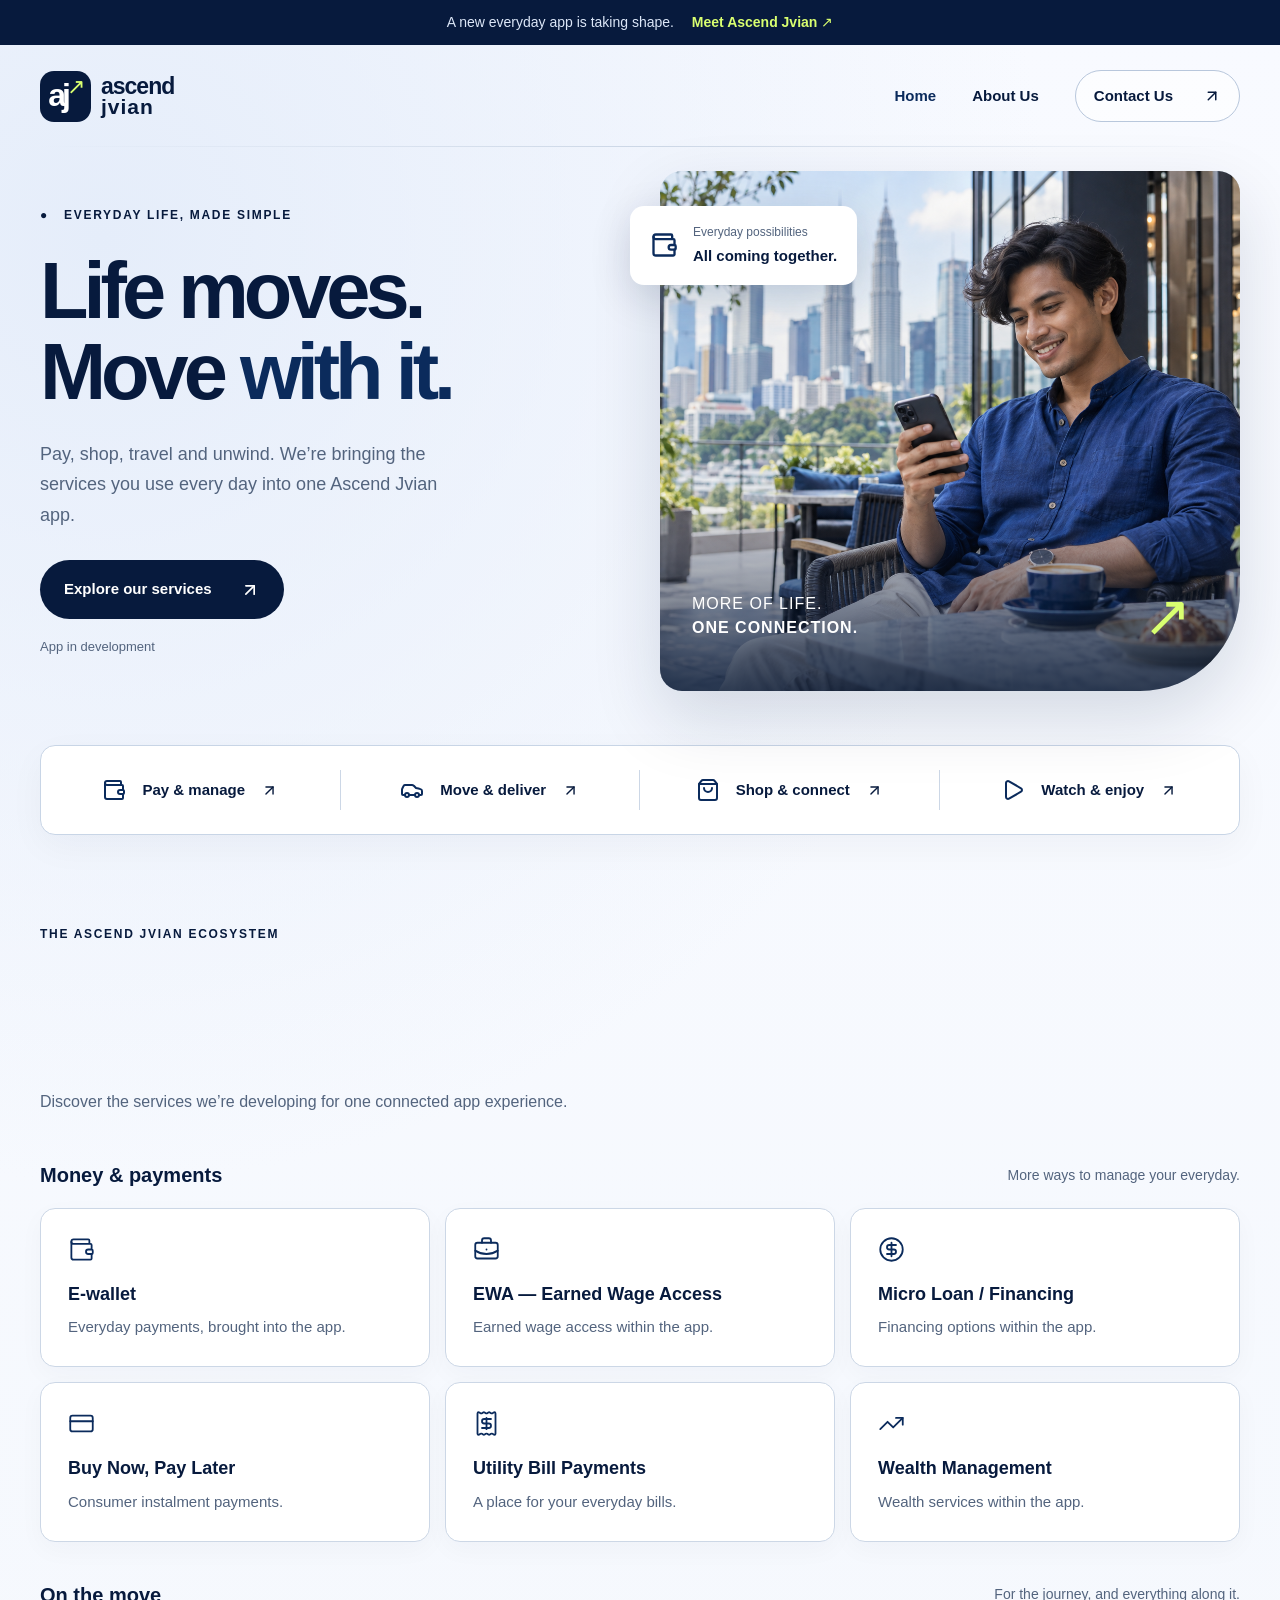
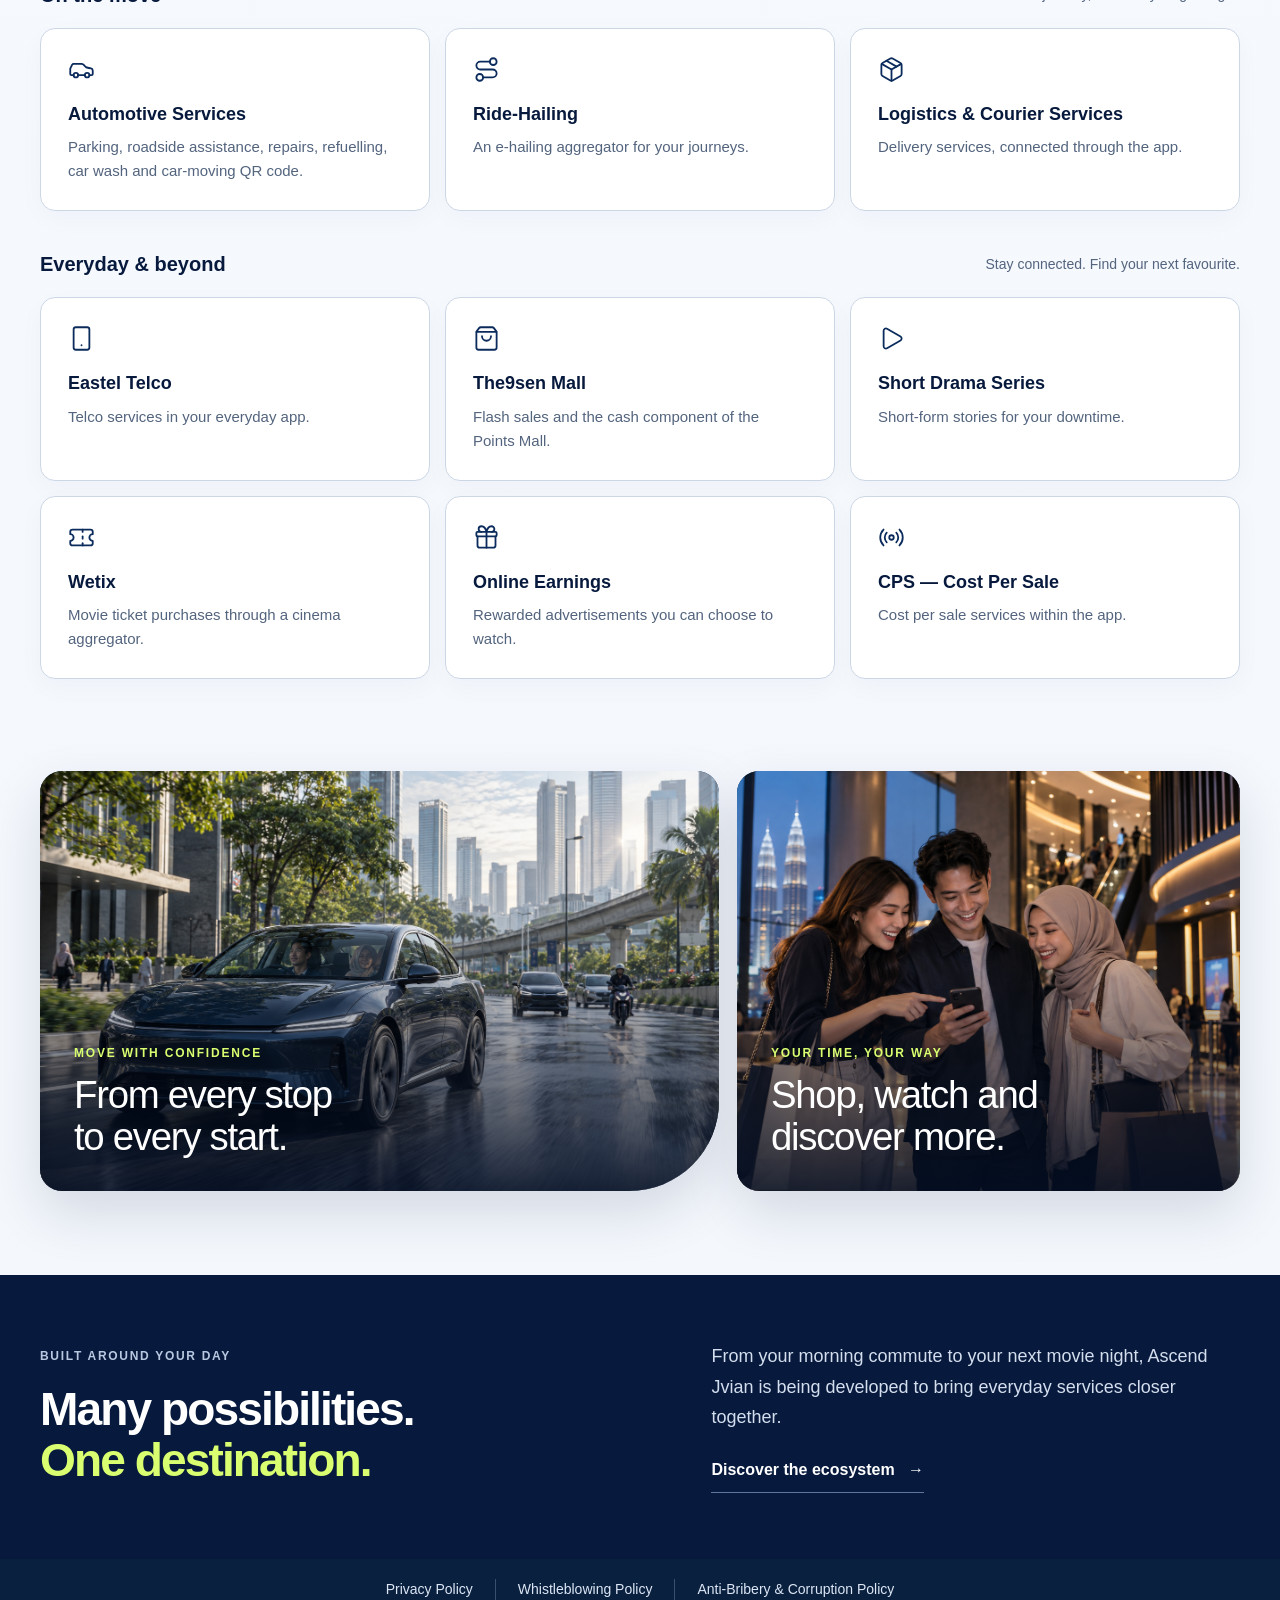
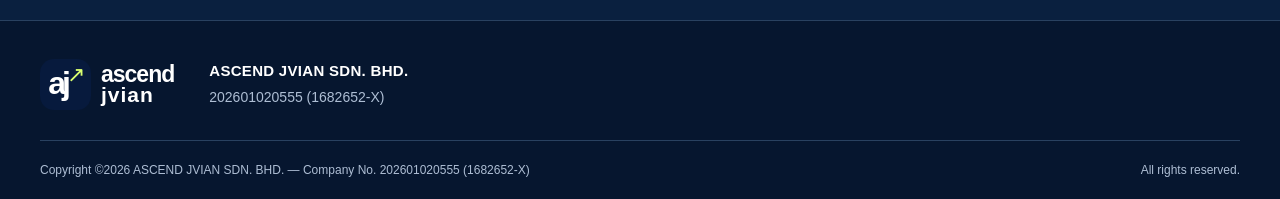
==== index.html @ 2e976e95 "Refine services heading animation and layout" ====
<!DOCTYPE html><html lang="en"><head><meta charSet="utf-8"/><meta name="viewport" content="width=device-width, initial-scale=1"/><link rel="preload" href="./lifestyle.png" as="image"/><link rel="preload" href="./mobility.png" as="image"/><link rel="preload" href="./lifestyle-discovery.png" as="image"/><title>Ascend Jvian | Your everyday, connected</title><meta name="description" content="Discover Ascend Jvian: an app in development bringing payments, mobility, shopping, connectivity and entertainment together."/>
<style>/*! tailwindcss v4.2.1 | MIT License | https://tailwindcss.com */
@layer properties{@supports (((-webkit-hyphens:none)) and (not (margin-trim:inline))) or ((-moz-orient:inline) and (not (color:rgb(from red r g b)))){:root,:host{--shimmer-angle:20deg}*,:before,:after{--tw-translate-x:0;--tw-translate-y:0;--tw-translate-z:0;--tw-rotate-x:initial;--tw-rotate-y:initial;--tw-rotate-z:initial;--tw-skew-x:initial;--tw-skew-y:initial;--tw-scroll-snap-strictness:proximity;--tw-space-x-reverse:0;--tw-border-style:solid;--tw-leading:initial;--tw-font-weight:initial;--tw-tracking:initial;--tw-ordinal:initial;--tw-slashed-zero:initial;--tw-numeric-figure:initial;--tw-numeric-spacing:initial;--tw-numeric-fraction:initial;--tw-shadow:0 0 #0000;--tw-shadow-color:initial;--tw-shadow-alpha:100%;--tw-inset-shadow:0 0 #0000;--tw-inset-shadow-color:initial;--tw-inset-shadow-alpha:100%;--tw-ring-color:initial;--tw-ring-shadow:0 0 #0000;--tw-inset-ring-color:initial;--tw-inset-ring-shadow:0 0 #0000;--tw-ring-inset:initial;--tw-ring-offset-width:0px;--tw-ring-offset-color:#fff;--tw-ring-offset-shadow:0 0 #0000;--tw-outline-style:solid;--tw-duration:initial;--tw-ease:initial;--tw-content:"";--tw-scale-x:1;--tw-scale-y:1;--tw-scale-z:1;--tw-blur:initial;--tw-brightness:initial;--tw-contrast:initial;--tw-grayscale:initial;--tw-hue-rotate:initial;--tw-invert:initial;--tw-opacity:initial;--tw-saturate:initial;--tw-sepia:initial;--tw-drop-shadow:initial;--tw-drop-shadow-color:initial;--tw-drop-shadow-alpha:100%;--tw-drop-shadow-size:initial;--tw-backdrop-blur:initial;--tw-backdrop-brightness:initial;--tw-backdrop-contrast:initial;--tw-backdrop-grayscale:initial;--tw-backdrop-hue-rotate:initial;--tw-backdrop-invert:initial;--tw-backdrop-opacity:initial;--tw-backdrop-saturate:initial;--tw-backdrop-sepia:initial;--tw-animation-delay:0s;--tw-animation-direction:normal;--tw-animation-duration:initial;--tw-animation-fill-mode:none;--tw-animation-iteration-count:1;--tw-enter-blur:0;--tw-enter-opacity:1;--tw-enter-rotate:0;--tw-enter-scale:1;--tw-enter-translate-x:0;--tw-enter-translate-y:0;--tw-exit-blur:0;--tw-exit-opacity:1;--tw-exit-rotate:0;--tw-exit-scale:1;--tw-exit-translate-x:0;--tw-exit-translate-y:0;--scroll-fade-t:0px;--scroll-fade-b:0px;--scroll-fade-s:0px;--scroll-fade-e:0px;--scroll-fade-mask:initial;--shimmer-image:initial;--shimmer-text-fill:initial}::backdrop{--tw-translate-x:0;--tw-translate-y:0;--tw-translate-z:0;--tw-rotate-x:initial;--tw-rotate-y:initial;--tw-rotate-z:initial;--tw-skew-x:initial;--tw-skew-y:initial;--tw-scroll-snap-strictness:proximity;--tw-space-x-reverse:0;--tw-border-style:solid;--tw-leading:initial;--tw-font-weight:initial;--tw-tracking:initial;--tw-ordinal:initial;--tw-slashed-zero:initial;--tw-numeric-figure:initial;--tw-numeric-spacing:initial;--tw-numeric-fraction:initial;--tw-shadow:0 0 #0000;--tw-shadow-color:initial;--tw-shadow-alpha:100%;--tw-inset-shadow:0 0 #0000;--tw-inset-shadow-color:initial;--tw-inset-shadow-alpha:100%;--tw-ring-color:initial;--tw-ring-shadow:0 0 #0000;--tw-inset-ring-color:initial;--tw-inset-ring-shadow:0 0 #0000;--tw-ring-inset:initial;--tw-ring-offset-width:0px;--tw-ring-offset-color:#fff;--tw-ring-offset-shadow:0 0 #0000;--tw-outline-style:solid;--tw-duration:initial;--tw-ease:initial;--tw-content:"";--tw-scale-x:1;--tw-scale-y:1;--tw-scale-z:1;--tw-blur:initial;--tw-brightness:initial;--tw-contrast:initial;--tw-grayscale:initial;--tw-hue-rotate:initial;--tw-invert:initial;--tw-opacity:initial;--tw-saturate:initial;--tw-sepia:initial;--tw-drop-shadow:initial;--tw-drop-shadow-color:initial;--tw-drop-shadow-alpha:100%;--tw-drop-shadow-size:initial;--tw-backdrop-blur:initial;--tw-backdrop-brightness:initial;--tw-backdrop-contrast:initial;--tw-backdrop-grayscale:initial;--tw-backdrop-hue-rotate:initial;--tw-backdrop-invert:initial;--tw-backdrop-opacity:initial;--tw-backdrop-saturate:initial;--tw-backdrop-sepia:initial;--tw-animation-delay:0s;--tw-animation-direction:normal;--tw-animation-duration:initial;--tw-animation-fill-mode:none;--tw-animation-iteration-count:1;--tw-enter-blur:0;--tw-enter-opacity:1;--tw-enter-rotate:0;--tw-enter-scale:1;--tw-enter-translate-x:0;--tw-enter-translate-y:0;--tw-exit-blur:0;--tw-exit-opacity:1;--tw-exit-rotate:0;--tw-exit-scale:1;--tw-exit-translate-x:0;--tw-exit-translate-y:0;--scroll-fade-t:0px;--scroll-fade-b:0px;--scroll-fade-s:0px;--scroll-fade-e:0px;--scroll-fade-mask:initial;--shimmer-image:initial;--shimmer-text-fill:initial}}}@layer theme{:root,:host{--font-mono:ui-monospace, SFMono-Regular, Menlo, Monaco, Consolas, "Liberation Mono", "Courier New", monospace;--color-black:#000;--color-white:#fff;--spacing:.25rem;--container-xs:20rem;--container-sm:24rem;--text-xs:.75rem;--text-xs--line-height:calc(1 / .75);--text-sm:.875rem;--text-sm--line-height:calc(1.25 / .875);--text-base:1rem;--text-base--line-height:calc(1.5 / 1);--font-weight-normal:400;--font-weight-medium:500;--tracking-tight:-.025em;--tracking-widest:.1em;--leading-tight:1.25;--leading-snug:1.375;--leading-normal:1.5;--leading-relaxed:1.625;--radius-sm:.25rem;--radius-md:.375rem;--radius-lg:.5rem;--radius-xl:.75rem;--radius-2xl:1rem;--radius-4xl:2rem;--ease-out:cubic-bezier(0, 0, .2, 1);--ease-in-out:cubic-bezier(.4, 0, .2, 1);--animate-spin:spin 1s linear infinite;--animate-pulse:pulse 2s cubic-bezier(.4, 0, .6, 1) infinite;--blur-xs:4px;--aspect-video:16 / 9;--default-transition-duration:.15s;--default-transition-timing-function:cubic-bezier(.4, 0, .2, 1);--default-font-family:Arial,Helvetica,sans-serif;--default-mono-font-family:var(--font-mono)}}@layer base{*,:after,:before{box-sizing:border-box;border:0 solid;margin:0;padding:0}::backdrop{box-sizing:border-box;border:0 solid;margin:0;padding:0}::file-selector-button{box-sizing:border-box;border:0 solid;margin:0;padding:0}html,:host{-webkit-text-size-adjust:100%;tab-size:4;line-height:1.5;font-family:var(--default-font-family,ui-sans-serif, system-ui, sans-serif, "Apple Color Emoji", "Segoe UI Emoji", "Segoe UI Symbol", "Noto Color Emoji");font-feature-settings:var(--default-font-feature-settings,normal);font-variation-settings:var(--default-font-variation-settings,normal);-webkit-tap-highlight-color:transparent}hr{height:0;color:inherit;border-top-width:1px}abbr:where([title]){-webkit-text-decoration:underline dotted;text-decoration:underline dotted}h1,h2,h3,h4,h5,h6{font-size:inherit;font-weight:inherit}a{color:inherit;-webkit-text-decoration:inherit;-webkit-text-decoration:inherit;-webkit-text-decoration:inherit;-webkit-text-decoration:inherit;text-decoration:inherit}b,strong{font-weight:bolder}code,kbd,samp,pre{font-family:var(--default-mono-font-family,ui-monospace, SFMono-Regular, Menlo, Monaco, Consolas, "Liberation Mono", "Courier New", monospace);font-feature-settings:var(--default-mono-font-feature-settings,normal);font-variation-settings:var(--default-mono-font-variation-settings,normal);font-size:1em}small{font-size:80%}sub,sup{vertical-align:baseline;font-size:75%;line-height:0;position:relative}sub{bottom:-.25em}sup{top:-.5em}table{text-indent:0;border-color:inherit;border-collapse:collapse}:-moz-focusring{outline:auto}progress{vertical-align:baseline}summary{display:list-item}ol,ul,menu{list-style:none}img,svg,video,canvas,audio,iframe,embed,object{vertical-align:middle;display:block}img,video{max-width:100%;height:auto}button,input,select,optgroup,textarea{font:inherit;font-feature-settings:inherit;font-variation-settings:inherit;letter-spacing:inherit;color:inherit;opacity:1;background-color:#0000;border-radius:0}::file-selector-button{font:inherit;font-feature-settings:inherit;font-variation-settings:inherit;letter-spacing:inherit;color:inherit;opacity:1;background-color:#0000;border-radius:0}:where(select:is([multiple],[size])) optgroup{font-weight:bolder}:where(select:is([multiple],[size])) optgroup option{padding-inline-start:20px}::file-selector-button{margin-inline-end:4px}::placeholder{opacity:1}@supports (not ((-webkit-appearance:-apple-pay-button))) or (contain-intrinsic-size:1px){::placeholder{color:currentColor}@supports (color:color-mix(in lab, red, red)){::placeholder{color:color-mix(in oklab, currentcolor 50%, transparent)}}}textarea{resize:vertical}::-webkit-search-decoration{-webkit-appearance:none}::-webkit-date-and-time-value{min-height:1lh;text-align:inherit}::-webkit-datetime-edit{display:inline-flex}::-webkit-datetime-edit-fields-wrapper{padding:0}::-webkit-datetime-edit{padding-block:0}::-webkit-datetime-edit-year-field{padding-block:0}::-webkit-datetime-edit-month-field{padding-block:0}::-webkit-datetime-edit-day-field{padding-block:0}::-webkit-datetime-edit-hour-field{padding-block:0}::-webkit-datetime-edit-minute-field{padding-block:0}::-webkit-datetime-edit-second-field{padding-block:0}::-webkit-datetime-edit-millisecond-field{padding-block:0}::-webkit-datetime-edit-meridiem-field{padding-block:0}::-webkit-calendar-picker-indicator{line-height:1}:-moz-ui-invalid{box-shadow:none}button,input:where([type=button],[type=reset],[type=submit]){-webkit-appearance:button;appearance:button}::file-selector-button{-webkit-appearance:button;appearance:button}::-webkit-inner-spin-button{height:auto}::-webkit-outer-spin-button{height:auto}[hidden]:where(:not([hidden=until-found])){display:none!important}}@layer components;@layer utilities{.\@container\/card-header{container:card-header/inline-size}.\@container\/field-group{container:field-group/inline-size}.\@container{container-type:inline-size}.pointer-events-auto{pointer-events:auto}.pointer-events-none{pointer-events:none}.invisible{visibility:hidden}.sr-only{clip-path:inset(50%);white-space:nowrap;border-width:0;width:1px;height:1px;margin:-1px;padding:0;position:absolute;overflow:hidden}.absolute{position:absolute}.fixed{position:fixed}.relative{position:relative}.static{position:static}.inset-0{inset:calc(var(--spacing) * 0)}.inset-x-0{inset-inline:calc(var(--spacing) * 0)}.inset-x-4{inset-inline:calc(var(--spacing) * 4)}.inset-y-0{inset-block:calc(var(--spacing) * 0)}.inset-s-1{inset-inline-start:calc(var(--spacing) * 1)}.inset-s-1\/2{inset-inline-start:50%}.start{inset-inline-start:var(--spacing)}.end{inset-inline-end:var(--spacing)}.-top-12{top:calc(var(--spacing) * -12)}.top-0{top:calc(var(--spacing) * 0)}.top-1{top:calc(var(--spacing) * 1)}.top-1\.5{top:calc(var(--spacing) * 1.5)}.top-1\/2{top:50%}.top-1\/3{top:33.3333%}.top-2{top:calc(var(--spacing) * 2)}.top-3{top:calc(var(--spacing) * 3)}.top-3\.5{top:calc(var(--spacing) * 3.5)}.top-\[60\%\]{top:60%}.top-full{top:100%}.top-px{top:1px}.-right-12{right:calc(var(--spacing) * -12)}.right-0{right:calc(var(--spacing) * 0)}.right-1{right:calc(var(--spacing) * 1)}.right-2{right:calc(var(--spacing) * 2)}.right-2\.5{right:calc(var(--spacing) * 2.5)}.right-3{right:calc(var(--spacing) * 3)}.-bottom-12{bottom:calc(var(--spacing) * -12)}.bottom-0{bottom:calc(var(--spacing) * 0)}.bottom-4{bottom:calc(var(--spacing) * 4)}.-left-12{left:calc(var(--spacing) * -12)}.left-1{left:calc(var(--spacing) * 1)}.left-1\.5{left:calc(var(--spacing) * 1.5)}.left-1\/2{left:50%}.left-3{left:calc(var(--spacing) * 3)}.isolate{isolation:isolate}.z-0{z-index:0}.z-1{z-index:1}.z-10{z-index:10}.z-20{z-index:20}.z-50{z-index:50}.z-\[calc\(1000-var\(--toast-index\)\)\]{z-index:calc(1000 - var(--toast-index))}.order-first{order:-9999}.order-last{order:9999}.col-start-2{grid-column-start:2}.row-span-2{grid-row:span 2/span 2}.row-start-1{grid-row-start:1}.m-\(--drawer-inset\,0px\){margin:var(--drawer-inset,0px)}.-mx-1{margin-inline:calc(var(--spacing) * -1)}.-mx-4{margin-inline:calc(var(--spacing) * -4)}.mx-2{margin-inline:calc(var(--spacing) * 2)}.mx-3{margin-inline:calc(var(--spacing) * 3)}.mx-3\.5{margin-inline:calc(var(--spacing) * 3.5)}.mx-auto{margin-inline:auto}.-my-2{margin-block:calc(var(--spacing) * -2)}.my-0{margin-block:calc(var(--spacing) * 0)}.my-0\.5{margin-block:calc(var(--spacing) * .5)}.my-1{margin-block:calc(var(--spacing) * 1)}.my-2{margin-block:calc(var(--spacing) * 2)}.my-auto{margin-block:auto}.-mt-4{margin-top:calc(var(--spacing) * -4)}.mt-0{margin-top:calc(var(--spacing) * 0)}.mt-0\.5{margin-top:calc(var(--spacing) * .5)}.mt-2{margin-top:calc(var(--spacing) * 2)}.mt-4{margin-top:calc(var(--spacing) * 4)}.mt-auto{margin-top:auto}.-mb-4{margin-bottom:calc(var(--spacing) * -4)}.mb-1{margin-bottom:calc(var(--spacing) * 1)}.mb-1\.5{margin-bottom:calc(var(--spacing) * 1.5)}.mb-2{margin-bottom:calc(var(--spacing) * 2)}.-ml-1{margin-left:calc(var(--spacing) * -1)}.-ml-4{margin-left:calc(var(--spacing) * -4)}.ml-1{margin-left:calc(var(--spacing) * 1)}.ml-4{margin-left:calc(var(--spacing) * 4)}.ml-auto{margin-left:auto}.line-clamp-1{-webkit-line-clamp:1;-webkit-box-orient:vertical;display:-webkit-box;overflow:hidden}.line-clamp-2{-webkit-line-clamp:2;-webkit-box-orient:vertical;display:-webkit-box;overflow:hidden}.no-scrollbar{-ms-overflow-style:none;scrollbar-width:none}.no-scrollbar::-webkit-scrollbar{display:none}.block{display:block}.contents{display:contents}.flex{display:flex}.grid{display:grid}.hidden{display:none}.inline-flex{display:inline-flex}.table{display:table}.table-caption{display:table-caption}.table-cell{display:table-cell}.table-row{display:table-row}.field-sizing-content{field-sizing:content}.aspect-\(--ratio\){aspect-ratio:var(--ratio)}.aspect-square{aspect-ratio:1}.aspect-video{aspect-ratio:var(--aspect-video)}.size-\(--cell-size\){width:var(--cell-size);height:var(--cell-size)}.size-2{width:calc(var(--spacing) * 2);height:calc(var(--spacing) * 2)}.size-2\.5{width:calc(var(--spacing) * 2.5);height:calc(var(--spacing) * 2.5)}.size-3{width:calc(var(--spacing) * 3);height:calc(var(--spacing) * 3)}.size-4{width:calc(var(--spacing) * 4);height:calc(var(--spacing) * 4)}.size-5{width:calc(var(--spacing) * 5);height:calc(var(--spacing) * 5)}.size-6{width:calc(var(--spacing) * 6);height:calc(var(--spacing) * 6)}.size-7{width:calc(var(--spacing) * 7);height:calc(var(--spacing) * 7)}.size-8{width:calc(var(--spacing) * 8);height:calc(var(--spacing) * 8)}.size-9{width:calc(var(--spacing) * 9);height:calc(var(--spacing) * 9)}.size-10{width:calc(var(--spacing) * 10);height:calc(var(--spacing) * 10)}.size-auto{width:auto;height:auto}.size-full{width:100%;height:100%}.h-\(--accordion-panel-height\){height:var(--accordion-panel-height)}.h-\(--cell-size\){height:var(--cell-size)}.h-\(--drawer-content-height\){height:var(--drawer-content-height)}.h-\(--height\){height:var(--height)}.h-\(--popup-height\){height:var(--popup-height)}.h-\(--positioner-height\){height:var(--positioner-height)}.h-1{height:calc(var(--spacing) * 1)}.h-1\.5{height:calc(var(--spacing) * 1.5)}.h-2{height:calc(var(--spacing) * 2)}.h-2\.5{height:calc(var(--spacing) * 2.5)}.h-4{height:calc(var(--spacing) * 4)}.h-5{height:calc(var(--spacing) * 5)}.h-6{height:calc(var(--spacing) * 6)}.h-7{height:calc(var(--spacing) * 7)}.h-8{height:calc(var(--spacing) * 8)}.h-8\!{height:calc(var(--spacing) * 8)!important}.h-9{height:calc(var(--spacing) * 9)}.h-10{height:calc(var(--spacing) * 10)}.h-12{height:calc(var(--spacing) * 12)}.h-\[calc\(--spacing\(5\.25\)\)\]{height:calc(calc(var(--spacing) * 5.25))}.h-\[calc\(100\%-1px\)\]{height:calc(100% - 1px)}.h-auto{height:auto}.h-full{height:100%}.h-max{height:max-content}.h-px{height:1px}.h-svh{height:100svh}.max-h-\(--available-height\){max-height:var(--available-height)}.max-h-\(--drawer-content-max-height\,none\){max-height:var(--drawer-content-max-height,none)}.max-h-72{max-height:calc(var(--spacing) * 72)}.max-h-\[min\(calc\(--spacing\(72\)---spacing\(9\)\)\,calc\(var\(--available-height\)---spacing\(9\)\)\)\]{max-height:min(calc(calc(var(--spacing) * 72) - calc(var(--spacing) * 9)), calc(var(--available-height) - calc(var(--spacing) * 9)))}.min-h-0{min-height:calc(var(--spacing) * 0)}.min-h-4{min-height:calc(var(--spacing) * 4)}.min-h-8{min-height:calc(var(--spacing) * 8)}.min-h-16{min-height:calc(var(--spacing) * 16)}.min-h-dvh{min-height:100dvh}.min-h-full{min-height:100%}.min-h-svh{min-height:100svh}.w-\(--anchor-width\){width:var(--anchor-width)}.w-\(--cell-size\){width:var(--cell-size)}.w-\(--drawer-content-width\,auto\){width:var(--drawer-content-width,auto)}.w-\(--popup-width\){width:var(--popup-width)}.w-\(--positioner-width\){width:var(--positioner-width)}.w-\(--sidebar-width\){width:var(--sidebar-width)}.w-0{width:calc(var(--spacing) * 0)}.w-1{width:calc(var(--spacing) * 1)}.w-2{width:calc(var(--spacing) * 2)}.w-2\.5{width:calc(var(--spacing) * 2.5)}.w-4{width:calc(var(--spacing) * 4)}.w-5{width:calc(var(--spacing) * 5)}.w-10{width:calc(var(--spacing) * 10)}.w-24{width:calc(var(--spacing) * 24)}.w-64{width:calc(var(--spacing) * 64)}.w-72{width:calc(var(--spacing) * 72)}.w-auto{width:auto}.w-fit{width:fit-content}.w-full{width:100%}.w-max{width:max-content}.w-px{width:1px}.max-w-\(--available-width\){max-width:var(--available-width)}.max-w-\(--skeleton-width\){max-width:var(--skeleton-width)}.max-w-\[80\%\]{max-width:80%}.max-w-\[calc\(100\%-2rem\)\]{max-width:calc(100% - 2rem)}.max-w-full{max-width:100%}.max-w-max{max-width:max-content}.max-w-sm{max-width:var(--container-sm)}.max-w-xs{max-width:var(--container-xs)}.min-w-\(--cell-size\){min-width:var(--cell-size)}.min-w-0{min-width:calc(var(--spacing) * 0)}.min-w-5{min-width:calc(var(--spacing) * 5)}.min-w-7{min-width:calc(var(--spacing) * 7)}.min-w-8{min-width:calc(var(--spacing) * 8)}.min-w-9{min-width:calc(var(--spacing) * 9)}.min-w-16{min-width:calc(var(--spacing) * 16)}.min-w-32{min-width:calc(var(--spacing) * 32)}.min-w-36{min-width:calc(var(--spacing) * 36)}.min-w-40{min-width:calc(var(--spacing) * 40)}.min-w-\[96px\]{min-width:96px}.min-w-\[calc\(var\(--anchor-width\)\+--spacing\(7\)\)\]{min-width:calc(var(--anchor-width) + calc(var(--spacing) * 7))}.flex-1{flex:1}.shrink-0{flex-shrink:0}.grow{flex-grow:1}.grow-0{flex-grow:0}.basis-full{flex-basis:100%}.caption-bottom{caption-side:bottom}.border-collapse{border-collapse:collapse}.origin-\(--transform-origin\){transform-origin:var(--transform-origin)}.origin-bottom{transform-origin:bottom}.-translate-x-1{--tw-translate-x:calc(var(--spacing) * -1);translate:var(--tw-translate-x) var(--tw-translate-y)}.-translate-x-1\/2{--tw-translate-x:calc(calc(1 / 2 * 100%) * -1);translate:var(--tw-translate-x) var(--tw-translate-y)}.-translate-x-px{--tw-translate-x:-1px;translate:var(--tw-translate-x) var(--tw-translate-y)}.translate-x-px{--tw-translate-x:1px;translate:var(--tw-translate-x) var(--tw-translate-y)}.-translate-y-1{--tw-translate-y:calc(var(--spacing) * -1);translate:var(--tw-translate-x) var(--tw-translate-y)}.-translate-y-1\/2{--tw-translate-y:calc(calc(1 / 2 * 100%) * -1);translate:var(--tw-translate-x) var(--tw-translate-y)}.-translate-y-3{--tw-translate-y:calc(var(--spacing) * -3);translate:var(--tw-translate-x) var(--tw-translate-y)}.-translate-y-3\/4{--tw-translate-y:calc(calc(3 / 4 * 100%) * -1);translate:var(--tw-translate-x) var(--tw-translate-y)}.translate-y-0{--tw-translate-y:calc(var(--spacing) * 0);translate:var(--tw-translate-x) var(--tw-translate-y)}.translate-y-3{--tw-translate-y:calc(var(--spacing) * 3);translate:var(--tw-translate-x) var(--tw-translate-y)}.translate-y-3\/4{--tw-translate-y:calc(3 / 4 * 100%);translate:var(--tw-translate-x) var(--tw-translate-y)}.translate-y-\[calc\(-50\%-2px\)\]{--tw-translate-y:calc(-50% - 2px);translate:var(--tw-translate-x) var(--tw-translate-y)}.rotate-45{rotate:45deg}.rotate-90{rotate:90deg}.\[transform\:translateX\(var\(--toast-swipe-movement-x\)\)_translateY\(calc\(var\(--toast-swipe-movement-y\)-\(var\(--toast-index\)\*var\(--peek\)\)-\(var\(--shrink\)\*var\(--height\)\)\)\)_scale\(var\(--scale\)\)\]{transform:translateX(var(--toast-swipe-movement-x)) translateY(calc(var(--toast-swipe-movement-y) - (var(--toast-index) * var(--peek)) - (var(--shrink) * var(--height)))) scale(var(--scale))}.transform-\[translate3d\(var\(--translate-x\,0px\)\,var\(--translate-y\,0px\)\,0\)_scale\(var\(--stack-scale\)\)\]{transform:translate3d(var(--translate-x,0px),var(--translate-y,0px),0) scale(var(--stack-scale))}.shimmer{--_spread:var(--shimmer-spread,calc(3ch + 40px));--_base:currentColor;--_highlight:var(--shimmer-color,oklch(from currentColor l c h / calc(alpha* .2)));background-image:var(--shimmer-image,linear-gradient(calc(90deg + var(--shimmer-angle)), var(--_base) calc(50% - var(--_spread)), var(--_highlight) calc(50% - var(--_spread) * .5), var(--_highlight) 50%, var(--_highlight) calc(50% + var(--_spread) * .5), var(--_base) calc(50% + var(--_spread))))}@supports (color:color-mix(in lab, red, red)){.shimmer{background-image:var(--shimmer-image,linear-gradient(calc(90deg + var(--shimmer-angle)), var(--_base) calc(50% - var(--_spread)), color-mix(in oklch, var(--_highlight), var(--_base) 50%) calc(50% - var(--_spread) * .5), var(--_highlight) 50%, color-mix(in oklch, var(--_highlight), var(--_base) 50%) calc(50% + var(--_spread) * .5), var(--_base) calc(50% + var(--_spread))))}}.shimmer{background-repeat:no-repeat;background-size:calc(200% + var(--_spread) * 2) 100%;-webkit-text-fill-color:var(--shimmer-text-fill,transparent);animation:tw-shimmer var(--shimmer-duration,2s) linear infinite;background-position:0 0;-webkit-background-clip:text;background-clip:text}@media (prefers-color-scheme:dark){.shimmer{--_highlight:var(--shimmer-color,oklch(from currentColor max(.8, calc(l + .4)) c h / calc(alpha + .4)))}}.shimmer:where([dir=rtl],[dir=rtl] *){animation-direction:reverse}.scroll-fade-x{--_scroll-fade-size-s:var(--scroll-fade-s-size,var(--scroll-fade-size,min(12%, calc(var(--spacing) * 10))));--_scroll-fade-size-e:var(--scroll-fade-e-size,var(--scroll-fade-size,min(12%, calc(var(--spacing) * 10))));--scroll-fade-inline:linear-gradient(to right, transparent 0, #000 var(--scroll-fade-s,0px), #000 calc(100% - var(--scroll-fade-e,0px)), transparent 100%)}.scroll-fade-x:where([dir=rtl],[dir=rtl] *){--scroll-fade-inline:linear-gradient(to left, transparent 0, #000 var(--scroll-fade-s,0px), #000 calc(100% - var(--scroll-fade-e,0px)), transparent 100%)}.scroll-fade-x{-webkit-mask-image:var(--scroll-fade-mask,var(--scroll-fade-inline));-webkit-mask-image:var(--scroll-fade-mask,var(--scroll-fade-inline));-webkit-mask-image:var(--scroll-fade-mask,var(--scroll-fade-inline));-webkit-mask-image:var(--scroll-fade-mask,var(--scroll-fade-inline));mask-image:var(--scroll-fade-mask,var(--scroll-fade-inline));-webkit-mask-composite:source-in;-webkit-mask-composite:source-in;-webkit-mask-composite:source-in;-webkit-mask-repeat:no-repeat;mask-repeat:no-repeat;-webkit-mask-composite:source-in;mask-composite:intersect}@supports (animation-timeline:scroll()){.scroll-fade-x{animation:1ms ease-in-out scroll-fade-reveal-s,1ms ease-in-out scroll-fade-reveal-e;animation-timeline:scroll(self inline),scroll(self inline);animation-range:0 var(--scroll-fade-reveal,calc(var(--spacing) * 24)), calc(100% - var(--scroll-fade-reveal,calc(var(--spacing) * 24))) 100%;animation-fill-mode:both}}@supports not (animation-timeline:scroll()){.scroll-fade-x{--scroll-fade-s:var(--_scroll-fade-size-s);--scroll-fade-e:var(--_scroll-fade-size-e)}}.scroll-fade-b{--_scroll-fade-size-b:var(--scroll-fade-b-size,var(--scroll-fade-size,min(12%, calc(var(--spacing) * 10))));--scroll-fade-mask:linear-gradient(to bottom, #000 0, #000 calc(100% - var(--scroll-fade-b,0px)), transparent 100%);-webkit-mask-image:var(--scroll-fade-mask);-webkit-mask-image:var(--scroll-fade-mask);-webkit-mask-image:var(--scroll-fade-mask);-webkit-mask-image:var(--scroll-fade-mask);mask-image:var(--scroll-fade-mask);-webkit-mask-composite:source-in;-webkit-mask-composite:source-in;-webkit-mask-composite:source-in;-webkit-mask-repeat:no-repeat;mask-repeat:no-repeat;-webkit-mask-composite:source-in;mask-composite:intersect}@supports (animation-timeline:scroll()){.scroll-fade-b{animation:1ms ease-in-out scroll-fade-reveal-b;animation-timeline:scroll(self y);animation-range:calc(100% - var(--scroll-fade-reveal,calc(var(--spacing) * 24))) 100%;animation-fill-mode:both}}@supports not (animation-timeline:scroll()){.scroll-fade-b{--scroll-fade-b:var(--_scroll-fade-size-b)}}.animate-caret-blink{animation:1.25s ease-out infinite caret-blink}.animate-pulse{animation:var(--animate-pulse)}.animate-spin{animation:var(--animate-spin)}.cursor-default{cursor:default}.cursor-grab{cursor:grab}.cursor-text{cursor:text}.touch-manipulation{touch-action:manipulation}.touch-none{touch-action:none}.resize-none{resize:none}.snap-x{scroll-snap-type:x var(--tw-scroll-snap-strictness)}.snap-mandatory{--tw-scroll-snap-strictness:mandatory}.scroll-my-1{scroll-margin-block:calc(var(--spacing) * 1)}.scroll-px-1{scroll-padding-inline:calc(var(--spacing) * 1)}.scroll-py-1{scroll-padding-block:calc(var(--spacing) * 1)}.list-disc{list-style-type:disc}.list-none{list-style-type:none}.appearance-none{-webkit-appearance:none;appearance:none}.auto-rows-min{grid-auto-rows:min-content}.grid-rows-\[auto_1fr\]{grid-template-rows:auto 1fr}.flex-col{flex-direction:column}.flex-col-reverse{flex-direction:column-reverse}.flex-row{flex-direction:row}.flex-wrap{flex-wrap:wrap}.place-content-center{place-content:center}.place-items-center{place-items:center}.items-center{align-items:center}.items-end{align-items:flex-end}.items-start{align-items:flex-start}.items-stretch{align-items:stretch}.justify-between{justify-content:space-between}.justify-center{justify-content:center}.justify-start{justify-content:flex-start}.gap-\(--card-spacing\){gap:var(--card-spacing)}.gap-0{gap:calc(var(--spacing) * 0)}.gap-0\.5{gap:calc(var(--spacing) * .5)}.gap-1{gap:calc(var(--spacing) * 1)}.gap-1\.5{gap:calc(var(--spacing) * 1.5)}.gap-2{gap:calc(var(--spacing) * 2)}.gap-2\.5{gap:calc(var(--spacing) * 2.5)}.gap-3{gap:calc(var(--spacing) * 3)}.gap-4{gap:calc(var(--spacing) * 4)}.gap-5{gap:calc(var(--spacing) * 5)}.gap-6{gap:calc(var(--spacing) * 6)}.gap-\[--spacing\(var\(--gap\)\)\]{gap:calc(var(--spacing) * var(--gap))}:where(.-space-x-2>:not(:last-child)){--tw-space-x-reverse:0;margin-inline-start:calc(calc(var(--spacing) * -2) * var(--tw-space-x-reverse));margin-inline-end:calc(calc(var(--spacing) * -2) * calc(1 - var(--tw-space-x-reverse)))}.self-end{align-self:flex-end}.self-start{align-self:flex-start}.self-stretch{align-self:stretch}.justify-self-end{justify-self:flex-end}.truncate{text-overflow:ellipsis;white-space:nowrap;overflow:hidden}.overflow-auto{overflow:auto}.overflow-hidden{overflow:hidden}.overflow-x-auto{overflow-x:auto}.overflow-x-hidden{overflow-x:hidden}.overflow-y-auto{overflow-y:auto}.overscroll-contain{overscroll-behavior:contain}.overscroll-x-contain{overscroll-behavior-x:contain}.rounded-\(--cell-radius\){border-radius:var(--cell-radius)}.rounded-2xl{border-radius:var(--radius-2xl)}.rounded-4xl{border-radius:var(--radius-4xl)}.rounded-\[2px\]{border-radius:2px}.rounded-\[4px\]{border-radius:4px}.rounded-\[calc\(var\(--radius\)-3px\)\]{border-radius:calc(var(--radius) - 3px)}.rounded-\[inherit\]{border-radius:inherit}.rounded-\[min\(var\(--radius-md\)\,10px\)\]{border-radius:min(var(--radius-md), 10px)}.rounded-\[min\(var\(--radius-md\)\,12px\)\]{border-radius:min(var(--radius-md), 12px)}.rounded-full{border-radius:2147483647px}.rounded-lg{border-radius:var(--radius-lg)}.rounded-lg\!{border-radius:var(--radius-lg)!important}.rounded-md{border-radius:var(--radius-md)}.rounded-none{border-radius:0}.rounded-sm{border-radius:var(--radius-sm)}.rounded-xl{border-radius:var(--radius-xl)}.rounded-xl\!{border-radius:var(--radius-xl)!important}.rounded-t-xl{border-top-left-radius:var(--radius-xl);border-top-right-radius:var(--radius-xl)}.rounded-l-\(--cell-radius\){border-top-left-radius:var(--cell-radius);border-bottom-left-radius:var(--cell-radius)}.rounded-tl-sm{border-top-left-radius:var(--radius-sm)}.rounded-r-\(--cell-radius\){border-top-right-radius:var(--cell-radius);border-bottom-right-radius:var(--cell-radius)}.rounded-b-xl{border-bottom-right-radius:var(--radius-xl);border-bottom-left-radius:var(--radius-xl)}.border{border-style:var(--tw-border-style);border-width:1px}.border-0{border-style:var(--tw-border-style);border-width:0}.border-\[1\.5px\]{border-style:var(--tw-border-style);border-width:1.5px}.border-y{border-block-style:var(--tw-border-style);border-block-width:1px}.border-t{border-top-style:var(--tw-border-style);border-top-width:1px}.border-r{border-right-style:var(--tw-border-style);border-right-width:1px}.border-b{border-bottom-style:var(--tw-border-style);border-bottom-width:1px}.border-l{border-left-style:var(--tw-border-style);border-left-width:1px}.border-dashed{--tw-border-style:dashed;border-style:dashed}.border-none{--tw-border-style:none;border-style:none}.border-\(--color-border\){border-color:var(--color-border)}.border-transparent{border-color:#0000}.bg-\(--color-bg\){background-color:var(--color-bg)}.bg-\[Canvas\]{background-color:canvas}.bg-background{background-color:var(--background)}.bg-black{background-color:var(--color-black)}.bg-black\/10{background-color:#0000001a}@supports (color:color-mix(in lab, red, red)){.bg-black\/10{background-color:color-mix(in oklab, var(--color-black) 10%, transparent)}}.bg-foreground{background-color:var(--foreground)}.bg-primary{background-color:var(--primary)}.bg-transparent{background-color:#0000}.bg-white{background-color:var(--color-white)}.bg-clip-padding{background-clip:padding-box}.fill-foreground{fill:var(--foreground)}.object-cover{object-fit:cover}.p-\(--card-spacing\){padding:var(--card-spacing)}.p-0{padding:calc(var(--spacing) * 0)}.p-1{padding:calc(var(--spacing) * 1)}.p-2{padding:calc(var(--spacing) * 2)}.p-2\.5{padding:calc(var(--spacing) * 2.5)}.p-4{padding:calc(var(--spacing) * 4)}.p-6{padding:calc(var(--spacing) * 6)}.p-\[3px\]{padding:3px}.p-px{padding:1px}.px-\(--card-spacing\){padding-inline:var(--card-spacing)}.px-\(--cell-size\){padding-inline:var(--cell-size)}.px-1{padding-inline:calc(var(--spacing) * 1)}.px-1\.5{padding-inline:calc(var(--spacing) * 1.5)}.px-2{padding-inline:calc(var(--spacing) * 2)}.px-2\.5{padding-inline:calc(var(--spacing) * 2.5)}.px-3{padding-inline:calc(var(--spacing) * 3)}.py-\(--card-spacing\){padding-block:var(--card-spacing)}.py-0{padding-block:calc(var(--spacing) * 0)}.py-0\.5{padding-block:calc(var(--spacing) * .5)}.py-1{padding-block:calc(var(--spacing) * 1)}.py-1\.5{padding-block:calc(var(--spacing) * 1.5)}.py-2{padding-block:calc(var(--spacing) * 2)}.py-2\.5{padding-block:calc(var(--spacing) * 2.5)}.py-6{padding-block:calc(var(--spacing) * 6)}.py-\[2px\]{padding-block:2px}.pt-0{padding-top:calc(var(--spacing) * 0)}.pt-2{padding-top:calc(var(--spacing) * 2)}.pt-3{padding-top:calc(var(--spacing) * 3)}.pt-4{padding-top:calc(var(--spacing) * 4)}.pr-1{padding-right:calc(var(--spacing) * 1)}.pr-1\.5{padding-right:calc(var(--spacing) * 1.5)}.pr-1\.5\!{padding-right:calc(var(--spacing) * 1.5)!important}.pr-2{padding-right:calc(var(--spacing) * 2)}.pr-8{padding-right:calc(var(--spacing) * 8)}.pb-0{padding-bottom:calc(var(--spacing) * 0)}.pb-2{padding-bottom:calc(var(--spacing) * 2)}.pb-2\.5{padding-bottom:calc(var(--spacing) * 2.5)}.pb-3{padding-bottom:calc(var(--spacing) * 3)}.pl-1{padding-left:calc(var(--spacing) * 1)}.pl-1\.5{padding-left:calc(var(--spacing) * 1.5)}.pl-1\.5\!{padding-left:calc(var(--spacing) * 1.5)!important}.pl-2{padding-left:calc(var(--spacing) * 2)}.pl-2\.5{padding-left:calc(var(--spacing) * 2.5)}.pl-4{padding-left:calc(var(--spacing) * 4)}.pl-7{padding-left:calc(var(--spacing) * 7)}.text-center{text-align:center}.text-left{text-align:left}.align-middle{vertical-align:middle}.font-mono{font-family:var(--font-mono)}.font-sans{font-family:Arial,Helvetica,sans-serif}.text-base{font-size:var(--text-base);line-height:var(--tw-leading,var(--text-base--line-height))}.text-sm{font-size:var(--text-sm);line-height:var(--tw-leading,var(--text-sm--line-height))}.text-sm\/relaxed{font-size:var(--text-sm);line-height:var(--leading-relaxed)}.text-xs{font-size:var(--text-xs);line-height:var(--tw-leading,var(--text-xs--line-height))}.text-\[0\.8rem\]{font-size:.8rem}.leading-none{--tw-leading:1;line-height:1}.leading-normal{--tw-leading:var(--leading-normal);line-height:var(--leading-normal)}.leading-relaxed{--tw-leading:var(--leading-relaxed);line-height:var(--leading-relaxed)}.leading-snug{--tw-leading:var(--leading-snug);line-height:var(--leading-snug)}.leading-tight{--tw-leading:var(--leading-tight);line-height:var(--leading-tight)}.font-medium{--tw-font-weight:var(--font-weight-medium);font-weight:var(--font-weight-medium)}.font-normal{--tw-font-weight:var(--font-weight-normal);font-weight:var(--font-weight-normal)}.tracking-tight{--tw-tracking:var(--tracking-tight);letter-spacing:var(--tracking-tight)}.tracking-widest{--tw-tracking:var(--tracking-widest);letter-spacing:var(--tracking-widest)}.text-balance{text-wrap:balance}.wrap-break-word{overflow-wrap:break-word}.whitespace-nowrap{white-space:nowrap}.text-\[CanvasText\]{color:canvastext}.text-background{color:var(--background)}.text-current{color:currentColor}.text-foreground,.text-foreground\/60{color:var(--foreground)}@supports (color:color-mix(in lab, red, red)){.text-foreground\/60{color:color-mix(in oklab, var(--foreground) 60%, transparent)}}.text-primary{color:var(--primary)}.tabular-nums{--tw-numeric-spacing:tabular-nums;font-variant-numeric:var(--tw-ordinal,) var(--tw-slashed-zero,) var(--tw-numeric-figure,) var(--tw-numeric-spacing,) var(--tw-numeric-fraction,)}.underline-offset-4{text-underline-offset:4px}.opacity-0{opacity:0}.opacity-50{opacity:.5}.opacity-60{opacity:.6}.opacity-\[max\(var\(--drawer-overlay-min-opacity\,0\)\,calc\(1-var\(--drawer-swipe-progress\)\)\)\]{opacity:max(var(--drawer-overlay-min-opacity,0), calc(1 - var(--drawer-swipe-progress)))}.bg-blend-color{background-blend-mode:color}.shadow{--tw-shadow:0 1px 3px 0 var(--tw-shadow-color,#0000001a), 0 1px 2px -1px var(--tw-shadow-color,#0000001a);box-shadow:var(--tw-inset-shadow), var(--tw-inset-ring-shadow), var(--tw-ring-offset-shadow), var(--tw-ring-shadow), var(--tw-shadow)}.shadow-\[0_0_0_1px_var\(--sidebar-border\)\]{--tw-shadow:0 0 0 1px var(--tw-shadow-color,var(--sidebar-border));box-shadow:var(--tw-inset-shadow), var(--tw-inset-ring-shadow), var(--tw-ring-offset-shadow), var(--tw-ring-shadow), var(--tw-shadow)}.shadow-lg{--tw-shadow:0 10px 15px -3px var(--tw-shadow-color,#0000001a), 0 4px 6px -4px var(--tw-shadow-color,#0000001a);box-shadow:var(--tw-inset-shadow), var(--tw-inset-ring-shadow), var(--tw-ring-offset-shadow), var(--tw-ring-shadow), var(--tw-shadow)}.shadow-md{--tw-shadow:0 4px 6px -1px var(--tw-shadow-color,#0000001a), 0 2px 4px -2px var(--tw-shadow-color,#0000001a);box-shadow:var(--tw-inset-shadow), var(--tw-inset-ring-shadow), var(--tw-ring-offset-shadow), var(--tw-ring-shadow), var(--tw-shadow)}.shadow-none{--tw-shadow:0 0 #0000;box-shadow:var(--tw-inset-shadow), var(--tw-inset-ring-shadow), var(--tw-ring-offset-shadow), var(--tw-ring-shadow), var(--tw-shadow)}.shadow-none\!{--tw-shadow:0 0 #0000!important;box-shadow:var(--tw-inset-shadow), var(--tw-inset-ring-shadow), var(--tw-ring-offset-shadow), var(--tw-ring-shadow), var(--tw-shadow)!important}.shadow-xl{--tw-shadow:0 20px 25px -5px var(--tw-shadow-color,#0000001a), 0 8px 10px -6px var(--tw-shadow-color,#0000001a);box-shadow:var(--tw-inset-shadow), var(--tw-inset-ring-shadow), var(--tw-ring-offset-shadow), var(--tw-ring-shadow), var(--tw-shadow)}.ring-0{--tw-ring-shadow:var(--tw-ring-inset,) 0 0 0 calc(0px + var(--tw-ring-offset-width)) var(--tw-ring-color,currentcolor);box-shadow:var(--tw-inset-shadow), var(--tw-inset-ring-shadow), var(--tw-ring-offset-shadow), var(--tw-ring-shadow), var(--tw-shadow)}.ring-1{--tw-ring-shadow:var(--tw-ring-inset,) 0 0 0 calc(1px + var(--tw-ring-offset-width)) var(--tw-ring-color,currentcolor);box-shadow:var(--tw-inset-shadow), var(--tw-inset-ring-shadow), var(--tw-ring-offset-shadow), var(--tw-ring-shadow), var(--tw-shadow)}.ring-2{--tw-ring-shadow:var(--tw-ring-inset,) 0 0 0 calc(2px + var(--tw-ring-offset-width)) var(--tw-ring-color,currentcolor);box-shadow:var(--tw-inset-shadow), var(--tw-inset-ring-shadow), var(--tw-ring-offset-shadow), var(--tw-ring-shadow), var(--tw-shadow)}.ring-3{--tw-ring-shadow:var(--tw-ring-inset,) 0 0 0 calc(3px + var(--tw-ring-offset-width)) var(--tw-ring-color,currentcolor);box-shadow:var(--tw-inset-shadow), var(--tw-inset-ring-shadow), var(--tw-ring-offset-shadow), var(--tw-ring-shadow), var(--tw-shadow)}.ring-background{--tw-ring-color:var(--background)}.ring-foreground,.ring-foreground\/10{--tw-ring-color:var(--foreground)}@supports (color:color-mix(in lab, red, red)){.ring-foreground\/10{--tw-ring-color:color-mix(in oklab, var(--foreground) 10%, transparent)}}.ring-offset-background{--tw-ring-offset-color:var(--background)}.outline-hidden{--tw-outline-style:none;outline-style:none}@media (forced-colors:active){.outline-hidden{outline-offset:2px;outline:2px solid #0000}}.outline{outline-style:var(--tw-outline-style);outline-width:1px}.transition{transition-property:color,background-color,border-color,outline-color,text-decoration-color,fill,stroke,--tw-gradient-from,--tw-gradient-via,--tw-gradient-to,opacity,box-shadow,transform,translate,scale,rotate,filter,-webkit-backdrop-filter,backdrop-filter,display,content-visibility,overlay,pointer-events;transition-timing-function:var(--tw-ease,var(--default-transition-timing-function));transition-duration:var(--tw-duration,var(--default-transition-duration))}.transition-\[color\,box-shadow\]{transition-property:color,box-shadow;transition-timing-function:var(--tw-ease,var(--default-transition-timing-function));transition-duration:var(--tw-duration,var(--default-transition-duration))}.transition-\[left\,right\,width\]{transition-property:left,right,width;transition-timing-function:var(--tw-ease,var(--default-transition-timing-function));transition-duration:var(--tw-duration,var(--default-transition-duration))}.transition-\[margin\,opacity\]{transition-property:margin,opacity;transition-timing-function:var(--tw-ease,var(--default-transition-timing-function));transition-duration:var(--tw-duration,var(--default-transition-duration))}.transition-\[opacity\,transform\,translate\]{transition-property:opacity,transform,translate;transition-timing-function:var(--tw-ease,var(--default-transition-timing-function));transition-duration:var(--tw-duration,var(--default-transition-duration))}.transition-\[opacity\,transform\,width\,height\,scale\,translate\]{transition-property:opacity,transform,width,height,scale,translate;transition-timing-function:var(--tw-ease,var(--default-transition-timing-function));transition-duration:var(--tw-duration,var(--default-transition-duration))}.transition-\[top\,left\,right\,bottom\]{transition-property:top,left,right,bottom;transition-timing-function:var(--tw-ease,var(--default-transition-timing-function));transition-duration:var(--tw-duration,var(--default-transition-duration))}.transition-\[transform\,height\,opacity\,filter\]{transition-property:transform,height,opacity,filter;transition-timing-function:var(--tw-ease,var(--default-transition-timing-function));transition-duration:var(--tw-duration,var(--default-transition-duration))}.transition-\[translate\,scale\,opacity\]{transition-property:translate,scale,opacity;transition-timing-function:var(--tw-ease,var(--default-transition-timing-function));transition-duration:var(--tw-duration,var(--default-transition-duration))}.transition-\[width\,height\,padding\]{transition-property:width,height,padding;transition-timing-function:var(--tw-ease,var(--default-transition-timing-function));transition-duration:var(--tw-duration,var(--default-transition-duration))}.transition-\[width\]{transition-property:width;transition-timing-function:var(--tw-ease,var(--default-transition-timing-function));transition-duration:var(--tw-duration,var(--default-transition-duration))}.transition-all{transition-property:all;transition-timing-function:var(--tw-ease,var(--default-transition-timing-function));transition-duration:var(--tw-duration,var(--default-transition-duration))}.transition-colors{transition-property:color,background-color,border-color,outline-color,text-decoration-color,fill,stroke,--tw-gradient-from,--tw-gradient-via,--tw-gradient-to;transition-timing-function:var(--tw-ease,var(--default-transition-timing-function));transition-duration:var(--tw-duration,var(--default-transition-duration))}.transition-opacity{transition-property:opacity;transition-timing-function:var(--tw-ease,var(--default-transition-timing-function));transition-duration:var(--tw-duration,var(--default-transition-duration))}.transition-transform{transition-property:transform,translate,scale,rotate;transition-timing-function:var(--tw-ease,var(--default-transition-timing-function));transition-duration:var(--tw-duration,var(--default-transition-duration))}.transition-none{transition-property:none}.duration-100{--tw-duration:.1s;transition-duration:.1s}.duration-150{--tw-duration:.15s;transition-duration:.15s}.duration-200{--tw-duration:.2s;transition-duration:.2s}.duration-250{--tw-duration:.25s;transition-duration:.25s}.duration-300{--tw-duration:.3s;transition-duration:.3s}.duration-450{--tw-duration:.45s;transition-duration:.45s}.duration-1000{--tw-duration:1s;transition-duration:1s}.duration-\[0\.35s\]{--tw-duration:.35s;transition-duration:.35s}.ease-\[cubic-bezier\(0\.22\,1\,0\.36\,1\)\]{--tw-ease:cubic-bezier(.22,1,.36,1);transition-timing-function:cubic-bezier(.22,1,.36,1)}.ease-\[cubic-bezier\(0\.32\,0\.72\,0\,1\)\]{--tw-ease:cubic-bezier(.32,.72,0,1);transition-timing-function:cubic-bezier(.32,.72,0,1)}.ease-\[cubic-bezier\(0\.45\,1\.005\,0\,1\.005\)\]{--tw-ease:cubic-bezier(.45,1.005,0,1.005);transition-timing-function:cubic-bezier(.45,1.005,0,1.005)}.ease-in-out{--tw-ease:var(--ease-in-out);transition-timing-function:var(--ease-in-out)}.ease-linear{--tw-ease:linear;transition-timing-function:linear}.ease-out{--tw-ease:var(--ease-out);transition-timing-function:var(--ease-out)}.will-change-transform{will-change:transform}.contain-content{contain:content}.outline-none{--tw-outline-style:none;outline-style:none}.select-none{-webkit-user-select:none;user-select:none}.select-text{-webkit-user-select:text;user-select:text}.\[--bleed\:3rem\]{--bleed:3rem}.\[--card-spacing\:--spacing\(4\)\]{--card-spacing:calc(var(--spacing) * 4)}.\[--cell-radius\:var\(--radius-md\)\]{--cell-radius:var(--radius-md)}.\[--cell-size\:--spacing\(7\)\]{--cell-size:calc(var(--spacing) * 7)}.\[--drawer-content-height\:var\(--drawer-height\,auto\)\]{--drawer-content-height:var(--drawer-height,auto)}.\[--gap\:0\.75rem\]{--gap:.75rem}.\[--height\:var\(--toast-frontmost-height\,var\(--toast-height\)\)\]{--height:var(--toast-frontmost-height,var(--toast-height))}.\[--offset-y\:calc\(var\(--toast-offset-y\)\*-1\+calc\(var\(--toast-index\)\*var\(--gap\)\*-1\)\+var\(--toast-swipe-movement-y\)\)\]{--offset-y:calc(var(--toast-offset-y) * -1 + calc(var(--toast-index) * var(--gap) * -1) + var(--toast-swipe-movement-y))}.\[--peek\:0\.75rem\]{--peek:.75rem}.\[--peek\:1rem\]{--peek:1rem}.\[--scale\:calc\(max\(0\,1-\(var\(--toast-index\)\*0\.1\)\)\)\]{--scale:calc(max(0, 1 - (var(--toast-index) * .1)))}.\[--shrink\:calc\(1-var\(--scale\)\)\]{--shrink:calc(1 - var(--scale))}.\[--stack-height\:var\(--drawer-frontmost-height\,var\(--drawer-height\,0px\)\)\]{--stack-height:var(--drawer-frontmost-height,var(--drawer-height,0px))}.\[--stack-peek-offset\:max\(0px\,calc\(\(var\(--nested-drawers\)-var\(--stack-progress\)\)\*var\(--peek\)\)\)\]{--stack-peek-offset:max(0px, calc((var(--nested-drawers) - var(--stack-progress)) * var(--peek)))}.\[--stack-progress\:clamp\(0\,var\(--drawer-swipe-progress\)\,1\)\]{--stack-progress:clamp(0, var(--drawer-swipe-progress), 1)}.\[--stack-scale-base\:max\(0\,calc\(1-\(var\(--nested-drawers\)\*var\(--stack-step\)\)\)\)\]{--stack-scale-base:max(0, calc(1 - (var(--nested-drawers) * var(--stack-step))))}.\[--stack-scale\:clamp\(0\,calc\(var\(--stack-scale-base\)\+\(var\(--stack-step\)\*var\(--stack-progress\)\)\)\,1\)\]{--stack-scale:clamp(0, calc(var(--stack-scale-base) + (var(--stack-step) * var(--stack-progress))), 1)}.\[--stack-shrink\:calc\(1-var\(--stack-scale\)\)\]{--stack-shrink:calc(1 - var(--stack-scale))}.\[--stack-step\:0\.05\]{--stack-step:.05}.\[contain-intrinsic-size\:auto_10rem\]{contain-intrinsic-size:auto 10rem}.\[content-visibility\:auto\]{content-visibility:auto}.\[interpolate-size\:allow-keywords\]{interpolate-size:allow-keywords}.\[transition\:transform_500ms_cubic-bezier\(0\.22\,1\,0\.36\,1\)\,opacity_500ms\,height_150ms\]{transition:transform .5s cubic-bezier(.22,1,.36,1),opacity .5s,height .15s}:is(.\*\:w-full>*){width:100%}.not-last\:border-b:not(:last-child){border-bottom-style:var(--tw-border-style);border-bottom-width:1px}.group-focus-within\/menu-item\:opacity-100:is(:where(.group\/menu-item):focus-within *){opacity:1}@media (hover:hover){.group-hover\/menu-item\:opacity-100:is(:where(.group\/menu-item):hover *){opacity:1}}.group-has-disabled\/field\:opacity-50:is(:where(.group\/field):has(:disabled) *){opacity:.5}.group-has-data-\[sidebar\=menu-action\]\/menu-item\:pr-8:is(:where(.group\/menu-item):has([data-sidebar=menu-action]) *){padding-right:calc(var(--spacing) * 8)}.group-has-data-\[size\=lg\]\/avatar-group\:size-10:is(:where(.group\/avatar-group):has([data-size=lg]) *){width:calc(var(--spacing) * 10);height:calc(var(--spacing) * 10)}.group-has-data-\[size\=sm\]\/avatar-group\:size-6:is(:where(.group\/avatar-group):has([data-size=sm]) *){width:calc(var(--spacing) * 6);height:calc(var(--spacing) * 6)}.group-has-data-\[slot\=combobox-clear\]\/input-group\:hidden:is(:where(.group\/input-group):has([data-slot=combobox-clear]) *),.group-has-data-\[slot\=command-shortcut\]\/command-item\:hidden:is(:where(.group\/command-item):has([data-slot=command-shortcut]) *){display:none}.group-has-data-\[slot\=item-description\]\/item\:translate-y-0\.5:is(:where(.group\/item):has([data-slot=item-description]) *){--tw-translate-y:calc(var(--spacing) * .5);translate:var(--tw-translate-x) var(--tw-translate-y)}.group-has-data-\[slot\=item-description\]\/item\:self-start:is(:where(.group\/item):has([data-slot=item-description]) *){align-self:flex-start}.group-has-data-\[slot\=message-footer\]\/message\:-translate-y-8:is(:where(.group\/message):has([data-slot=message-footer]) *){--tw-translate-y:calc(var(--spacing) * -8);translate:var(--tw-translate-x) var(--tw-translate-y)}.group-has-data-\[variant\=ghost\]\/message\:px-0:is(:where(.group\/message):has([data-variant=ghost]) *){padding-inline:calc(var(--spacing) * 0)}.group-has-data-horizontal\/field\:text-balance:is(:where(.group\/field):has(:where([data-orientation=horizontal])) *){text-wrap:balance}.group-has-\[\:focus-visible\]\/field-label\:border-transparent:is(:where(.group\/field-label):has(:focus-visible) *){border-color:#0000}.group-has-\[\:focus-visible\]\/field-label\:ring-0:is(:where(.group\/field-label):has(:focus-visible) *){--tw-ring-shadow:var(--tw-ring-inset,) 0 0 0 calc(0px + var(--tw-ring-offset-width)) var(--tw-ring-color,currentcolor);box-shadow:var(--tw-inset-shadow), var(--tw-inset-ring-shadow), var(--tw-ring-offset-shadow), var(--tw-ring-shadow), var(--tw-shadow)}.group-has-\[\>input\]\/input-group\:pt-2:is(:where(.group\/input-group):has(>input) *){padding-top:calc(var(--spacing) * 2)}.group-has-\[\>input\]\/input-group\:pb-2:is(:where(.group\/input-group):has(>input) *){padding-bottom:calc(var(--spacing) * 2)}.group-has-\[\>svg\]\/alert\:col-start-2:is(:where(.group\/alert):has(>svg) *){grid-column-start:2}.group-aria-expanded\/accordion-trigger\:hidden:is(:where(.group\/accordion-trigger)[aria-expanded=true] *){display:none}.group-aria-expanded\/accordion-trigger\:inline:is(:where(.group\/accordion-trigger)[aria-expanded=true] *){display:inline}.group-data-empty\/combobox-content\:flex:is(:where(.group\/combobox-content)[data-empty] *){display:flex}.group-data-nested-drawer-open\/drawer-popup\:opacity-0:is(:where(.group\/drawer-popup)[data-nested-drawer-open] *){opacity:0}.group-data-nested-drawer-swiping\/drawer-popup\:opacity-100:is(:where(.group\/drawer-popup)[data-nested-drawer-swiping] *){opacity:1}.group-data-popup-open\/navigation-menu-trigger\:rotate-180:is(:where(.group\/navigation-menu-trigger)[data-popup-open] *){rotate:180deg}.group-data-swiping\/drawer-popup\:select-none:is(:where(.group\/drawer-popup)[data-swiping] *){-webkit-user-select:none;user-select:none}.group-data-\[align\=end\]\/bubble\:self-end:is(:where(.group\/bubble)[data-align=end] *){align-self:flex-end}.group-data-\[align\=end\]\/message\:justify-end:is(:where(.group\/message)[data-align=end] *){justify-content:flex-end}.group-data-\[align\=end\]\/message\:self-end:is(:where(.group\/message)[data-align=end] *){align-self:flex-end}.group-data-\[checked\=true\]\/command-item\:opacity-100:is(:where(.group\/command-item)[data-checked=true] *){opacity:1}.group-data-\[collapsible\=icon\]\:-mt-8:is(:where(.group)[data-collapsible=icon] *){margin-top:calc(var(--spacing) * -8)}.group-data-\[collapsible\=icon\]\:hidden:is(:where(.group)[data-collapsible=icon] *){display:none}.group-data-\[collapsible\=icon\]\:size-8\!:is(:where(.group)[data-collapsible=icon] *){width:calc(var(--spacing) * 8)!important;height:calc(var(--spacing) * 8)!important}.group-data-\[collapsible\=icon\]\:w-\(--sidebar-width-icon\):is(:where(.group)[data-collapsible=icon] *){width:var(--sidebar-width-icon)}.group-data-\[collapsible\=icon\]\:w-\[calc\(var\(--sidebar-width-icon\)\+\(--spacing\(4\)\)\)\]:is(:where(.group)[data-collapsible=icon] *){width:calc(var(--sidebar-width-icon) + (calc(var(--spacing) * 4)))}.group-data-\[collapsible\=icon\]\:w-\[calc\(var\(--sidebar-width-icon\)\+\(--spacing\(4\)\)\+2px\)\]:is(:where(.group)[data-collapsible=icon] *){width:calc(var(--sidebar-width-icon) + (calc(var(--spacing) * 4)) + 2px)}.group-data-\[collapsible\=icon\]\:overflow-hidden:is(:where(.group)[data-collapsible=icon] *){overflow:hidden}.group-data-\[collapsible\=icon\]\:p-0\!:is(:where(.group)[data-collapsible=icon] *){padding:calc(var(--spacing) * 0)!important}.group-data-\[collapsible\=icon\]\:p-2\!:is(:where(.group)[data-collapsible=icon] *){padding:calc(var(--spacing) * 2)!important}.group-data-\[collapsible\=icon\]\:opacity-0:is(:where(.group)[data-collapsible=icon] *){opacity:0}.group-data-\[collapsible\=offcanvas\]\:w-0:is(:where(.group)[data-collapsible=offcanvas] *){width:calc(var(--spacing) * 0)}.group-data-\[collapsible\=offcanvas\]\:translate-x-0:is(:where(.group)[data-collapsible=offcanvas] *){--tw-translate-x:calc(var(--spacing) * 0);translate:var(--tw-translate-x) var(--tw-translate-y)}.group-data-\[disabled\=true\]\:pointer-events-none:is(:where(.group)[data-disabled=true] *){pointer-events:none}.group-data-\[disabled\=true\]\:opacity-50:is(:where(.group)[data-disabled=true] *),.group-data-\[disabled\=true\]\/field\:opacity-50:is(:where(.group\/field)[data-disabled=true] *),.group-data-\[disabled\=true\]\/input-group\:opacity-50:is(:where(.group\/input-group)[data-disabled=true] *){opacity:.5}.group-data-\[focused\=true\]\/day\:relative:is(:where(.group\/day)[data-focused=true] *){position:relative}.group-data-\[focused\=true\]\/day\:z-10:is(:where(.group\/day)[data-focused=true] *){z-index:10}.group-data-\[focused\=true\]\/day\:ring-\[3px\]:is(:where(.group\/day)[data-focused=true] *){--tw-ring-shadow:var(--tw-ring-inset,) 0 0 0 calc(3px + var(--tw-ring-offset-width)) var(--tw-ring-color,currentcolor);box-shadow:var(--tw-inset-shadow), var(--tw-inset-ring-shadow), var(--tw-ring-offset-shadow), var(--tw-ring-shadow), var(--tw-shadow)}.group-data-\[orientation\=vertical\]\/attachment\:absolute:is(:where(.group\/attachment)[data-orientation=vertical] *){position:absolute}.group-data-\[orientation\=vertical\]\/attachment\:top-3:is(:where(.group\/attachment)[data-orientation=vertical] *){top:calc(var(--spacing) * 3)}.group-data-\[orientation\=vertical\]\/attachment\:right-3:is(:where(.group\/attachment)[data-orientation=vertical] *){right:calc(var(--spacing) * 3)}.group-data-\[orientation\=vertical\]\/attachment\:w-full:is(:where(.group\/attachment)[data-orientation=vertical] *){width:100%}.group-data-\[orientation\=vertical\]\/attachment\:gap-1:is(:where(.group\/attachment)[data-orientation=vertical] *){gap:calc(var(--spacing) * 1)}.group-data-\[orientation\=vertical\]\/attachment\:px-1:is(:where(.group\/attachment)[data-orientation=vertical] *){padding-inline:calc(var(--spacing) * 1)}.group-data-\[side\=left\]\:-right-4:is(:where(.group)[data-side=left] *){right:calc(var(--spacing) * -4)}.group-data-\[side\=left\]\:border-r:is(:where(.group)[data-side=left] *){border-right-style:var(--tw-border-style);border-right-width:1px}.group-data-\[side\=right\]\:left-0:is(:where(.group)[data-side=right] *){left:calc(var(--spacing) * 0)}.group-data-\[side\=right\]\:rotate-180:is(:where(.group)[data-side=right] *){rotate:180deg}.group-data-\[side\=right\]\:border-l:is(:where(.group)[data-side=right] *){border-left-style:var(--tw-border-style);border-left-width:1px}.group-data-\[size\=default\]\/avatar\:size-2\.5:is(:where(.group\/avatar)[data-size=default] *){width:calc(var(--spacing) * 2.5);height:calc(var(--spacing) * 2.5)}.group-data-\[size\=default\]\/switch\:size-4:is(:where(.group\/switch)[data-size=default] *){width:calc(var(--spacing) * 4);height:calc(var(--spacing) * 4)}.group-data-\[size\=lg\]\/avatar\:size-3:is(:where(.group\/avatar)[data-size=lg] *){width:calc(var(--spacing) * 3);height:calc(var(--spacing) * 3)}.group-data-\[size\=sm\]\/alert-dialog-content\:grid:is(:where(.group\/alert-dialog-content)[data-size=sm] *){display:grid}.group-data-\[size\=sm\]\/alert-dialog-content\:grid-cols-2:is(:where(.group\/alert-dialog-content)[data-size=sm] *){grid-template-columns:repeat(2,minmax(0,1fr))}.group-data-\[size\=sm\]\/attachment\:w-8:is(:where(.group\/attachment)[data-size=sm] *){width:calc(var(--spacing) * 8)}.group-data-\[size\=sm\]\/avatar\:size-2:is(:where(.group\/avatar)[data-size=sm] *){width:calc(var(--spacing) * 2);height:calc(var(--spacing) * 2)}.group-data-\[size\=sm\]\/avatar\:text-xs:is(:where(.group\/avatar)[data-size=sm] *){font-size:var(--text-xs);line-height:var(--tw-leading,var(--text-xs--line-height))}.group-data-\[size\=sm\]\/card\:text-sm:is(:where(.group\/card)[data-size=sm] *){font-size:var(--text-sm);line-height:var(--tw-leading,var(--text-sm--line-height))}.group-data-\[size\=sm\]\/item\:size-8:is(:where(.group\/item)[data-size=sm] *){width:calc(var(--spacing) * 8);height:calc(var(--spacing) * 8)}.group-data-\[size\=sm\]\/switch\:size-3:is(:where(.group\/switch)[data-size=sm] *){width:calc(var(--spacing) * 3);height:calc(var(--spacing) * 3)}.group-data-\[size\=xs\]\/attachment\:w-7:is(:where(.group\/attachment)[data-size=xs] *){width:calc(var(--spacing) * 7)}.group-data-\[size\=xs\]\/attachment\:rounded-md:is(:where(.group\/attachment)[data-size=xs] *){border-radius:var(--radius-md)}.group-data-\[size\=xs\]\/item\:size-6:is(:where(.group\/item)[data-size=xs] *){width:calc(var(--spacing) * 6);height:calc(var(--spacing) * 6)}.group-data-\[size\=xs\]\/item\:gap-0:is(:where(.group\/item)[data-size=xs] *){gap:calc(var(--spacing) * 0)}.group-data-\[size\=xs\]\/item\:text-xs:is(:where(.group\/item)[data-size=xs] *){font-size:var(--text-xs);line-height:var(--tw-leading,var(--text-xs--line-height))}.group-data-\[spacing\=0\]\/toggle-group\:rounded-none:is(:where(.group\/toggle-group)[data-spacing="0"] *){border-radius:0}.group-data-\[spacing\=0\]\/toggle-group\:px-2:is(:where(.group\/toggle-group)[data-spacing="0"] *){padding-inline:calc(var(--spacing) * 2)}.group-data-\[state\=done\]\/attachment\:opacity-100:is(:where(.group\/attachment)[data-state=done] *),.group-data-\[state\=idle\]\/attachment\:opacity-100:is(:where(.group\/attachment)[data-state=idle] *){opacity:1}.group-data-\[state\=processing\]\/attachment\:shimmer:is(:where(.group\/attachment)[data-state=processing] *){--_spread:var(--shimmer-spread,calc(3ch + 40px));--_base:currentColor;--_highlight:var(--shimmer-color,oklch(from currentColor l c h / calc(alpha* .2)));background-image:var(--shimmer-image,linear-gradient(calc(90deg + var(--shimmer-angle)), var(--_base) calc(50% - var(--_spread)), var(--_highlight) calc(50% - var(--_spread) * .5), var(--_highlight) 50%, var(--_highlight) calc(50% + var(--_spread) * .5), var(--_base) calc(50% + var(--_spread))))}@supports (color:color-mix(in lab, red, red)){.group-data-\[state\=processing\]\/attachment\:shimmer:is(:where(.group\/attachment)[data-state=processing] *){background-image:var(--shimmer-image,linear-gradient(calc(90deg + var(--shimmer-angle)), var(--_base) calc(50% - var(--_spread)), color-mix(in oklch, var(--_highlight), var(--_base) 50%) calc(50% - var(--_spread) * .5), var(--_highlight) 50%, color-mix(in oklch, var(--_highlight), var(--_base) 50%) calc(50% + var(--_spread) * .5), var(--_base) calc(50% + var(--_spread))))}}.group-data-\[state\=processing\]\/attachment\:shimmer:is(:where(.group\/attachment)[data-state=processing] *){background-repeat:no-repeat;background-size:calc(200% + var(--_spread) * 2) 100%;-webkit-text-fill-color:var(--shimmer-text-fill,transparent);animation:tw-shimmer var(--shimmer-duration,2s) linear infinite;background-position:0 0;-webkit-background-clip:text;background-clip:text}@media (prefers-color-scheme:dark){.group-data-\[state\=processing\]\/attachment\:shimmer:is(:where(.group\/attachment)[data-state=processing] *){--_highlight:var(--shimmer-color,oklch(from currentColor max(.8, calc(l + .4)) c h / calc(alpha + .4)))}}.group-data-\[state\=processing\]\/attachment\:shimmer:is(:where(.group\/attachment)[data-state=processing] *):where([dir=rtl],[dir=rtl] *){animation-direction:reverse}.group-data-\[state\=uploading\]\/attachment\:shimmer:is(:where(.group\/attachment)[data-state=uploading] *){--_spread:var(--shimmer-spread,calc(3ch + 40px));--_base:currentColor;--_highlight:var(--shimmer-color,oklch(from currentColor l c h / calc(alpha* .2)));background-image:var(--shimmer-image,linear-gradient(calc(90deg + var(--shimmer-angle)), var(--_base) calc(50% - var(--_spread)), var(--_highlight) calc(50% - var(--_spread) * .5), var(--_highlight) 50%, var(--_highlight) calc(50% + var(--_spread) * .5), var(--_base) calc(50% + var(--_spread))))}@supports (color:color-mix(in lab, red, red)){.group-data-\[state\=uploading\]\/attachment\:shimmer:is(:where(.group\/attachment)[data-state=uploading] *){background-image:var(--shimmer-image,linear-gradient(calc(90deg + var(--shimmer-angle)), var(--_base) calc(50% - var(--_spread)), color-mix(in oklch, var(--_highlight), var(--_base) 50%) calc(50% - var(--_spread) * .5), var(--_highlight) 50%, color-mix(in oklch, var(--_highlight), var(--_base) 50%) calc(50% + var(--_spread) * .5), var(--_base) calc(50% + var(--_spread))))}}.group-data-\[state\=uploading\]\/attachment\:shimmer:is(:where(.group\/attachment)[data-state=uploading] *){background-repeat:no-repeat;background-size:calc(200% + var(--_spread) * 2) 100%;-webkit-text-fill-color:var(--shimmer-text-fill,transparent);animation:tw-shimmer var(--shimmer-duration,2s) linear infinite;background-position:0 0;-webkit-background-clip:text;background-clip:text}@media (prefers-color-scheme:dark){.group-data-\[state\=uploading\]\/attachment\:shimmer:is(:where(.group\/attachment)[data-state=uploading] *){--_highlight:var(--shimmer-color,oklch(from currentColor max(.8, calc(l + .4)) c h / calc(alpha + .4)))}}.group-data-\[state\=uploading\]\/attachment\:shimmer:is(:where(.group\/attachment)[data-state=uploading] *):where([dir=rtl],[dir=rtl] *){animation-direction:reverse}.group-data-\[swipe-axis\=x\]\/drawer-popup\:h-full:is(:where(.group\/drawer-popup)[data-swipe-axis=x] *){height:100%}.group-data-\[swipe-axis\=x\]\/drawer-popup\:w-3:is(:where(.group\/drawer-popup)[data-swipe-axis=x] *){width:calc(var(--spacing) * 3)}.group-data-\[swipe-axis\=x\]\/drawer-popup\:items-center:is(:where(.group\/drawer-popup)[data-swipe-axis=x] *){align-items:center}.group-data-\[swipe-axis\=y\]\/drawer-popup\:h-3:is(:where(.group\/drawer-popup)[data-swipe-axis=y] *){height:calc(var(--spacing) * 3)}.group-data-\[swipe-axis\=y\]\/drawer-popup\:w-full:is(:where(.group\/drawer-popup)[data-swipe-axis=y] *){width:100%}.group-data-\[swipe-axis\=y\]\/drawer-popup\:justify-center:is(:where(.group\/drawer-popup)[data-swipe-axis=y] *){justify-content:center}.group-data-\[swipe-axis\=y\]\/drawer-popup\:text-center:is(:where(.group\/drawer-popup)[data-swipe-axis=y] *){text-align:center}.group-data-\[swipe-direction\=down\]\/drawer-popup\:items-end:is(:where(.group\/drawer-popup)[data-swipe-direction=down] *){align-items:flex-end}.group-data-\[swipe-direction\=left\]\/drawer-popup\:order-last:is(:where(.group\/drawer-popup)[data-swipe-direction=left] *){order:9999}.group-data-\[swipe-direction\=left\]\/drawer-popup\:justify-start:is(:where(.group\/drawer-popup)[data-swipe-direction=left] *){justify-content:flex-start}.group-data-\[swipe-direction\=right\]\/drawer-popup\:justify-end:is(:where(.group\/drawer-popup)[data-swipe-direction=right] *){justify-content:flex-end}.group-data-\[swipe-direction\=up\]\/drawer-popup\:order-last:is(:where(.group\/drawer-popup)[data-swipe-direction=up] *){order:9999}.group-data-\[swipe-direction\=up\]\/drawer-popup\:items-start:is(:where(.group\/drawer-popup)[data-swipe-direction=up] *){align-items:flex-start}.group-data-\[variant\=floating\]\:rounded-lg:is(:where(.group)[data-variant=floating] *){border-radius:var(--radius-lg)}.group-data-\[variant\=floating\]\:shadow-sm:is(:where(.group)[data-variant=floating] *){--tw-shadow:0 1px 3px 0 var(--tw-shadow-color,#0000001a), 0 1px 2px -1px var(--tw-shadow-color,#0000001a);box-shadow:var(--tw-inset-shadow), var(--tw-inset-ring-shadow), var(--tw-ring-offset-shadow), var(--tw-ring-shadow), var(--tw-shadow)}.group-data-\[variant\=floating\]\:ring-1:is(:where(.group)[data-variant=floating] *){--tw-ring-shadow:var(--tw-ring-inset,) 0 0 0 calc(1px + var(--tw-ring-offset-width)) var(--tw-ring-color,currentcolor);box-shadow:var(--tw-inset-shadow), var(--tw-inset-ring-shadow), var(--tw-ring-offset-shadow), var(--tw-ring-shadow), var(--tw-shadow)}.group-data-\[variant\=line\]\/tabs-list\:bg-transparent:is(:where(.group\/tabs-list)[data-variant=line] *){background-color:#0000}.group-data-\[variant\=outline\]\/field-group\:-mb-2:is(:where(.group\/field-group)[data-variant=outline] *){margin-bottom:calc(var(--spacing) * -2)}.group-data-\[variant\=separator\]\/marker\:flex-none:is(:where(.group\/marker)[data-variant=separator] *){flex:none}.group-data-\[variant\=separator\]\/marker\:text-center:is(:where(.group\/marker)[data-variant=separator] *){text-align:center}.group-data-\[viewport\=false\]\/navigation-menu\:rounded-lg:is(:where(.group\/navigation-menu)[data-viewport=false] *){border-radius:var(--radius-lg)}.group-data-\[viewport\=false\]\/navigation-menu\:shadow:is(:where(.group\/navigation-menu)[data-viewport=false] *){--tw-shadow:0 1px 3px 0 var(--tw-shadow-color,#0000001a), 0 1px 2px -1px var(--tw-shadow-color,#0000001a);box-shadow:var(--tw-inset-shadow), var(--tw-inset-ring-shadow), var(--tw-ring-offset-shadow), var(--tw-ring-shadow), var(--tw-shadow)}.group-data-\[viewport\=false\]\/navigation-menu\:ring-1:is(:where(.group\/navigation-menu)[data-viewport=false] *){--tw-ring-shadow:var(--tw-ring-inset,) 0 0 0 calc(1px + var(--tw-ring-offset-width)) var(--tw-ring-color,currentcolor);box-shadow:var(--tw-inset-shadow), var(--tw-inset-ring-shadow), var(--tw-ring-offset-shadow), var(--tw-ring-shadow), var(--tw-shadow)}.group-data-\[viewport\=false\]\/navigation-menu\:ring-foreground\/10:is(:where(.group\/navigation-menu)[data-viewport=false] *){--tw-ring-color:var(--foreground)}@supports (color:color-mix(in lab, red, red)){.group-data-\[viewport\=false\]\/navigation-menu\:ring-foreground\/10:is(:where(.group\/navigation-menu)[data-viewport=false] *){--tw-ring-color:color-mix(in oklab, var(--foreground) 10%, transparent)}}.group-data-\[viewport\=false\]\/navigation-menu\:duration-300:is(:where(.group\/navigation-menu)[data-viewport=false] *){--tw-duration:.3s;transition-duration:.3s}.group-data-open\/navigation-menu-trigger\:rotate-180:is(:is(:where(.group\/navigation-menu-trigger):where([data-state=open]),:where(.group\/navigation-menu-trigger):where([data-open]:not([data-open=false]))) *){rotate:180deg}.group-data-selected\/command-item\:text-foreground:is(:where(.group\/command-item):where([data-selected=true]) *){color:var(--foreground)}.group-data-horizontal\/tabs\:h-8:is(:where(.group\/tabs):where([data-orientation=horizontal]) *){height:calc(var(--spacing) * 8)}.group-data-vertical\/tabs\:h-fit:is(:where(.group\/tabs):where([data-orientation=vertical]) *){height:fit-content}.group-data-vertical\/tabs\:w-full:is(:where(.group\/tabs):where([data-orientation=vertical]) *){width:100%}.group-data-vertical\/tabs\:flex-col:is(:where(.group\/tabs):where([data-orientation=vertical]) *){flex-direction:column}.group-data-vertical\/tabs\:justify-start:is(:where(.group\/tabs):where([data-orientation=vertical]) *){justify-content:flex-start}.peer-disabled\:cursor-not-allowed:is(:where(.peer):disabled~*){cursor:not-allowed}.peer-disabled\:opacity-50:is(:where(.peer):disabled~*){opacity:.5}.peer-data-\[size\=default\]\/menu-button\:top-1\.5:is(:where(.peer\/menu-button)[data-size=default]~*){top:calc(var(--spacing) * 1.5)}.peer-data-\[size\=lg\]\/menu-button\:top-2\.5:is(:where(.peer\/menu-button)[data-size=lg]~*){top:calc(var(--spacing) * 2.5)}.peer-data-\[size\=sm\]\/menu-button\:top-1:is(:where(.peer\/menu-button)[data-size=sm]~*){top:calc(var(--spacing) * 1)}.selection\:bg-primary ::selection,.selection\:bg-primary::selection{background-color:var(--primary)}.file\:inline-flex::file-selector-button{display:inline-flex}.file\:h-6::file-selector-button{height:calc(var(--spacing) * 6)}.file\:border-0::file-selector-button{border-style:var(--tw-border-style);border-width:0}.file\:bg-transparent::file-selector-button{background-color:#0000}.file\:text-sm::file-selector-button{font-size:var(--text-sm);line-height:var(--tw-leading,var(--text-sm--line-height))}.file\:font-medium::file-selector-button{--tw-font-weight:var(--font-weight-medium);font-weight:var(--font-weight-medium)}.file\:text-foreground::file-selector-button{color:var(--foreground)}.before\:mr-1:before{content:var(--tw-content);margin-right:calc(var(--spacing) * 1)}.before\:h-px:before{content:var(--tw-content);height:1px}.before\:min-w-0:before{content:var(--tw-content);min-width:calc(var(--spacing) * 0)}.before\:flex-1:before{content:var(--tw-content);flex:1}.after\:pointer-events-none:after{content:var(--tw-content);pointer-events:none}.after\:absolute:after{content:var(--tw-content);position:absolute}.after\:-inset-2:after{content:var(--tw-content);inset:calc(var(--spacing) * -2)}.after\:inset-0:after{content:var(--tw-content);inset:calc(var(--spacing) * 0)}.after\:-inset-x-3:after{content:var(--tw-content);inset-inline:calc(var(--spacing) * -3)}.after\:-inset-y-2:after{content:var(--tw-content);inset-block:calc(var(--spacing) * -2)}.after\:inset-y-0:after{content:var(--tw-content);inset-block:calc(var(--spacing) * 0)}.after\:start-1\/2:after{content:var(--tw-content);inset-inline-start:50%}.after\:top-full:after{content:var(--tw-content);top:100%}.after\:right-0:after{content:var(--tw-content);right:calc(var(--spacing) * 0)}.after\:left-0:after{content:var(--tw-content);left:calc(var(--spacing) * 0)}.after\:left-1\/2:after{content:var(--tw-content);left:50%}.after\:ml-1:after{content:var(--tw-content);margin-left:calc(var(--spacing) * 1)}.after\:block:after{content:var(--tw-content);display:block}.after\:h-\[calc\(var\(--gap\)\+1px\)\]:after{content:var(--tw-content);height:calc(var(--gap) + 1px)}.after\:h-px:after{content:var(--tw-content);height:1px}.after\:w-1:after{content:var(--tw-content);width:calc(var(--spacing) * 1)}.after\:w-4:after{content:var(--tw-content);width:calc(var(--spacing) * 4)}.after\:w-\[2px\]:after{content:var(--tw-content);width:2px}.after\:w-full:after{content:var(--tw-content);width:100%}.after\:min-w-0:after{content:var(--tw-content);min-width:calc(var(--spacing) * 0)}.after\:flex-1:after{content:var(--tw-content);flex:1}.after\:shrink-0:after{content:var(--tw-content);flex-shrink:0}.after\:-translate-x-1\/2:after{content:var(--tw-content);--tw-translate-x:calc(calc(1 / 2 * 100%) * -1);translate:var(--tw-translate-x) var(--tw-translate-y)}.after\:rounded-full:after{content:var(--tw-content);border-radius:2147483647px}.after\:border:after{content:var(--tw-content);border-style:var(--tw-border-style);border-width:1px}.after\:bg-\(--drawer-bleed-background\,var\(--color-popover\)\):after{content:var(--tw-content);background-color:var(--drawer-bleed-background,var(--color-popover))}.after\:bg-foreground:after{content:var(--tw-content);background-color:var(--foreground)}.after\:opacity-0:after{content:var(--tw-content);opacity:0}.after\:mix-blend-darken:after{content:var(--tw-content);mix-blend-mode:darken}.after\:transition-opacity:after{content:var(--tw-content);transition-property:opacity;transition-timing-function:var(--tw-ease,var(--default-transition-timing-function));transition-duration:var(--tw-duration,var(--default-transition-duration))}.after\:content-\[\'\'\]:after{--tw-content:"";content:var(--tw-content)}.group-data-\[collapsible\=offcanvas\]\:after\:left-full:is(:where(.group)[data-collapsible=offcanvas] *):after{content:var(--tw-content);left:100%}.group-data-\[swipe-axis\=x\]\/drawer-popup\:after\:h-24:is(:where(.group\/drawer-popup)[data-swipe-axis=x] *):after{content:var(--tw-content);height:calc(var(--spacing) * 24)}.group-data-\[swipe-axis\=x\]\/drawer-popup\:after\:w-1:is(:where(.group\/drawer-popup)[data-swipe-axis=x] *):after{content:var(--tw-content);width:calc(var(--spacing) * 1)}.group-data-\[swipe-axis\=y\]\/drawer-popup\:after\:h-1:is(:where(.group\/drawer-popup)[data-swipe-axis=y] *):after{content:var(--tw-content);height:calc(var(--spacing) * 1)}.group-data-\[swipe-axis\=y\]\/drawer-popup\:after\:w-24:is(:where(.group\/drawer-popup)[data-swipe-axis=y] *):after{content:var(--tw-content);width:calc(var(--spacing) * 24)}.group-data-horizontal\/tabs\:after\:inset-x-0:is(:where(.group\/tabs):where([data-orientation=horizontal]) *):after{content:var(--tw-content);inset-inline:calc(var(--spacing) * 0)}.group-data-horizontal\/tabs\:after\:bottom-\[-5px\]:is(:where(.group\/tabs):where([data-orientation=horizontal]) *):after{content:var(--tw-content);bottom:-5px}.group-data-horizontal\/tabs\:after\:h-0\.5:is(:where(.group\/tabs):where([data-orientation=horizontal]) *):after{content:var(--tw-content);height:calc(var(--spacing) * .5)}.group-data-vertical\/tabs\:after\:inset-y-0:is(:where(.group\/tabs):where([data-orientation=vertical]) *):after{content:var(--tw-content);inset-block:calc(var(--spacing) * 0)}.group-data-vertical\/tabs\:after\:-right-1:is(:where(.group\/tabs):where([data-orientation=vertical]) *):after{content:var(--tw-content);right:calc(var(--spacing) * -1)}.group-data-vertical\/tabs\:after\:w-0\.5:is(:where(.group\/tabs):where([data-orientation=vertical]) *):after{content:var(--tw-content);width:calc(var(--spacing) * .5)}.first\:rounded-l-lg:first-child{border-top-left-radius:var(--radius-lg);border-bottom-left-radius:var(--radius-lg)}.first\:border-l:first-child{border-left-style:var(--tw-border-style);border-left-width:1px}.last\:mt-0:last-child{margin-top:calc(var(--spacing) * 0)}.last\:rounded-r-lg:last-child{border-top-right-radius:var(--radius-lg);border-bottom-right-radius:var(--radius-lg)}.focus-within\:ring-1:focus-within{--tw-ring-shadow:var(--tw-ring-inset,) 0 0 0 calc(1px + var(--tw-ring-offset-width)) var(--tw-ring-color,currentcolor);box-shadow:var(--tw-inset-shadow), var(--tw-inset-ring-shadow), var(--tw-ring-offset-shadow), var(--tw-ring-shadow), var(--tw-shadow)}.focus-within\:ring-3:focus-within{--tw-ring-shadow:var(--tw-ring-inset,) 0 0 0 calc(3px + var(--tw-ring-offset-width)) var(--tw-ring-color,currentcolor);box-shadow:var(--tw-inset-shadow), var(--tw-inset-ring-shadow), var(--tw-ring-offset-shadow), var(--tw-ring-shadow), var(--tw-shadow)}@media (hover:hover){.hover\:bg-\[color-mix\(in_oklch\,var\(--secondary\)\,var\(--foreground\)_5\%\)\]:hover{background-color:var(--secondary)}@supports (color:color-mix(in lab, red, red)){.hover\:bg-\[color-mix\(in_oklch\,var\(--secondary\)\,var\(--foreground\)_5\%\)\]:hover{background-color:color-mix(in oklch,var(--secondary),var(--foreground) 5%)}}.hover\:bg-primary\/80:hover{background-color:var(--primary)}@supports (color:color-mix(in lab, red, red)){.hover\:bg-primary\/80:hover{background-color:color-mix(in oklab, var(--primary) 80%, transparent)}}.hover\:text-foreground:hover{color:var(--foreground)}.hover\:underline:hover{text-decoration-line:underline}.hover\:opacity-100:hover{opacity:1}.hover\:shadow-\[0_0_0_1px_var\(--sidebar-accent\)\]:hover{--tw-shadow:0 0 0 1px var(--tw-shadow-color,var(--sidebar-accent));box-shadow:var(--tw-inset-shadow), var(--tw-inset-ring-shadow), var(--tw-ring-offset-shadow), var(--tw-ring-shadow), var(--tw-shadow)}.hover\:ring-3:hover{--tw-ring-shadow:var(--tw-ring-inset,) 0 0 0 calc(3px + var(--tw-ring-offset-width)) var(--tw-ring-color,currentcolor);box-shadow:var(--tw-inset-shadow), var(--tw-inset-ring-shadow), var(--tw-ring-offset-shadow), var(--tw-ring-shadow), var(--tw-shadow)}}:is(.focus\:z-10:focus,.focus-visible\:z-10:focus-visible){z-index:10}.focus-visible\:ring-0:focus-visible{--tw-ring-shadow:var(--tw-ring-inset,) 0 0 0 calc(0px + var(--tw-ring-offset-width)) var(--tw-ring-color,currentcolor);box-shadow:var(--tw-inset-shadow), var(--tw-inset-ring-shadow), var(--tw-ring-offset-shadow), var(--tw-ring-shadow), var(--tw-shadow)}.focus-visible\:ring-1:focus-visible{--tw-ring-shadow:var(--tw-ring-inset,) 0 0 0 calc(1px + var(--tw-ring-offset-width)) var(--tw-ring-color,currentcolor);box-shadow:var(--tw-inset-shadow), var(--tw-inset-ring-shadow), var(--tw-ring-offset-shadow), var(--tw-ring-shadow), var(--tw-shadow)}.focus-visible\:ring-2:focus-visible{--tw-ring-shadow:var(--tw-ring-inset,) 0 0 0 calc(2px + var(--tw-ring-offset-width)) var(--tw-ring-color,currentcolor);box-shadow:var(--tw-inset-shadow), var(--tw-inset-ring-shadow), var(--tw-ring-offset-shadow), var(--tw-ring-shadow), var(--tw-shadow)}:is(.focus-visible\:ring-3:focus-visible,.focus-visible\:ring-\[3px\]:focus-visible){--tw-ring-shadow:var(--tw-ring-inset,) 0 0 0 calc(3px + var(--tw-ring-offset-width)) var(--tw-ring-color,currentcolor);box-shadow:var(--tw-inset-shadow), var(--tw-inset-ring-shadow), var(--tw-ring-offset-shadow), var(--tw-ring-shadow), var(--tw-shadow)}.focus-visible\:outline-hidden:focus-visible{--tw-outline-style:none;outline-style:none}@media (forced-colors:active){.focus-visible\:outline-hidden:focus-visible{outline-offset:2px;outline:2px solid #0000}}.focus-visible\:outline-1:focus-visible{outline-style:var(--tw-outline-style);outline-width:1px}:is(.\*\:focus-visible\:relative>*):focus-visible{position:relative}:is(.\*\:focus-visible\:z-10>*):focus-visible{z-index:10}.active\:cursor-grabbing:active{cursor:grabbing}.active\:ring-3:active{--tw-ring-shadow:var(--tw-ring-inset,) 0 0 0 calc(3px + var(--tw-ring-offset-width)) var(--tw-ring-color,currentcolor);box-shadow:var(--tw-inset-shadow), var(--tw-inset-ring-shadow), var(--tw-ring-offset-shadow), var(--tw-ring-shadow), var(--tw-shadow)}.active\:not-aria-\[haspopup\]\:translate-y-px:active:not([aria-haspopup]){--tw-translate-y:1px;translate:var(--tw-translate-x) var(--tw-translate-y)}.disabled\:pointer-events-none:disabled{pointer-events:none}.disabled\:cursor-not-allowed:disabled{cursor:not-allowed}.disabled\:bg-transparent:disabled{background-color:#0000}.disabled\:opacity-50:disabled{opacity:.5}:where([data-side=left]) .in-data-\[side\=left\]\:cursor-w-resize{cursor:w-resize}:where([data-side=right]) .in-data-\[side\=right\]\:cursor-e-resize{cursor:e-resize}:where([data-slot=button-group]) .in-data-\[slot\=button-group\]\:rounded-lg{border-radius:var(--radius-lg)}:where([data-slot=card-content]) .in-data-\[slot\=card-content\]\:bg-transparent{background-color:#0000}:where([data-slot=combobox-content]) .in-data-\[slot\=combobox-content\]\:focus-within\:border-inherit:focus-within{border-color:inherit}:where([data-slot=combobox-content]) .in-data-\[slot\=combobox-content\]\:focus-within\:ring-0:focus-within{--tw-ring-shadow:var(--tw-ring-inset,) 0 0 0 calc(0px + var(--tw-ring-offset-width)) var(--tw-ring-color,currentcolor);box-shadow:var(--tw-inset-shadow), var(--tw-inset-ring-shadow), var(--tw-ring-offset-shadow), var(--tw-ring-shadow), var(--tw-shadow)}:where([data-slot=dialog-content]) .in-data-\[slot\=dialog-content\]\:rounded-lg\!{border-radius:var(--radius-lg)!important}:where([data-slot=dropdown-menu-content]) .in-data-\[slot\=dropdown-menu-content\]\:p-0{padding:calc(var(--spacing) * 0)}:where([data-slot=navigation-menu-content]) .in-data-\[slot\=navigation-menu-content\]\:rounded-md{border-radius:var(--radius-md)}:where([data-slot=popover-content]) .in-data-\[slot\=popover-content\]\:bg-transparent{background-color:#0000}:where([data-slot=tooltip-content]) .in-data-\[slot\=tooltip-content\]\:bg-background\/20{background-color:var(--background)}@supports (color:color-mix(in lab, red, red)){:where([data-slot=tooltip-content]) .in-data-\[slot\=tooltip-content\]\:bg-background\/20{background-color:color-mix(in oklab, var(--background) 20%, transparent)}}:where([data-slot=tooltip-content]) .in-data-\[slot\=tooltip-content\]\:text-background{color:var(--background)}.has-disabled\:pointer-events-none:has(:disabled){pointer-events:none}.has-disabled\:cursor-not-allowed:has(:disabled){cursor:not-allowed}.has-disabled\:opacity-50:has(:disabled){opacity:.5}.has-aria-invalid\:ring-3:has([aria-invalid=true]){--tw-ring-shadow:var(--tw-ring-inset,) 0 0 0 calc(3px + var(--tw-ring-offset-width)) var(--tw-ring-color,currentcolor);box-shadow:var(--tw-inset-shadow), var(--tw-inset-ring-shadow), var(--tw-ring-offset-shadow), var(--tw-ring-shadow), var(--tw-shadow)}.has-data-\[icon\=inline-end\]\:pr-1:has([data-icon=inline-end]){padding-right:calc(var(--spacing) * 1)}.has-data-\[icon\=inline-end\]\:pr-1\.5:has([data-icon=inline-end]){padding-right:calc(var(--spacing) * 1.5)}.has-data-\[icon\=inline-end\]\:pr-2:has([data-icon=inline-end]){padding-right:calc(var(--spacing) * 2)}.group-data-\[spacing\=0\]\/toggle-group\:has-data-\[icon\=inline-end\]\:pr-1\.5:is(:where(.group\/toggle-group)[data-spacing="0"] *):has([data-icon=inline-end]){padding-right:calc(var(--spacing) * 1.5)}.has-data-\[icon\=inline-start\]\:pl-1:has([data-icon=inline-start]){padding-left:calc(var(--spacing) * 1)}.has-data-\[icon\=inline-start\]\:pl-1\.5:has([data-icon=inline-start]){padding-left:calc(var(--spacing) * 1.5)}.has-data-\[icon\=inline-start\]\:pl-2:has([data-icon=inline-start]){padding-left:calc(var(--spacing) * 2)}.group-data-\[spacing\=0\]\/toggle-group\:has-data-\[icon\=inline-start\]\:pl-1\.5:is(:where(.group\/toggle-group)[data-spacing="0"] *):has([data-icon=inline-start]){padding-left:calc(var(--spacing) * 1.5)}.has-data-\[size\=sm\]\:gap-2\.5:has([data-size=sm]){gap:calc(var(--spacing) * 2.5)}.has-data-\[size\=xs\]\:gap-2:has([data-size=xs]){gap:calc(var(--spacing) * 2)}.has-data-\[slot\=alert-action\]\:relative:has([data-slot=alert-action]){position:relative}.has-data-\[slot\=alert-action\]\:pr-18:has([data-slot=alert-action]){padding-right:calc(var(--spacing) * 18)}.has-data-\[slot\=alert-dialog-media\]\:grid-rows-\[auto_auto_1fr\]:has([data-slot=alert-dialog-media]){grid-template-rows:auto auto 1fr}.has-data-\[slot\=alert-dialog-media\]\:gap-x-4:has([data-slot=alert-dialog-media]){column-gap:calc(var(--spacing) * 4)}.has-data-\[slot\=attachment-content\]\:w-30:has([data-slot=attachment-content]){width:calc(var(--spacing) * 30)}.has-data-\[slot\=attachment-content\]\:px-1\.5:has([data-slot=attachment-content]){padding-inline:calc(var(--spacing) * 1.5)}.has-data-\[slot\=attachment-content\]\:px-2:has([data-slot=attachment-content]){padding-inline:calc(var(--spacing) * 2)}.has-data-\[slot\=attachment-content\]\:px-2\.5:has([data-slot=attachment-content]){padding-inline:calc(var(--spacing) * 2.5)}.has-data-\[slot\=attachment-content\]\:py-1:has([data-slot=attachment-content]){padding-block:calc(var(--spacing) * 1)}.has-data-\[slot\=attachment-content\]\:py-1\.5:has([data-slot=attachment-content]){padding-block:calc(var(--spacing) * 1.5)}.has-data-\[slot\=attachment-content\]\:py-2:has([data-slot=attachment-content]){padding-block:calc(var(--spacing) * 2)}.has-data-\[slot\=attachment-media\]\:p-1:has([data-slot=attachment-media]){padding:calc(var(--spacing) * 1)}.has-data-\[slot\=attachment-media\]\:p-1\.5:has([data-slot=attachment-media]){padding:calc(var(--spacing) * 1.5)}.has-data-\[slot\=attachment-media\]\:p-2:has([data-slot=attachment-media]){padding:calc(var(--spacing) * 2)}.has-data-\[slot\=card-action\]\:grid-cols-\[1fr_auto\]:has([data-slot=card-action]){grid-template-columns:1fr auto}.has-data-\[slot\=card-description\]\:grid-rows-\[auto_auto\]:has([data-slot=card-description]){grid-template-rows:auto auto}.has-data-\[slot\=card-footer\]\:pb-0:has([data-slot=card-footer]){padding-bottom:calc(var(--spacing) * 0)}.has-data-\[slot\=combobox-chip\]\:px-1:has([data-slot=combobox-chip]){padding-inline:calc(var(--spacing) * 1)}.has-data-\[slot\=combobox-chip-remove\]\:pr-0:has([data-slot=combobox-chip-remove]){padding-right:calc(var(--spacing) * 0)}.has-data-\[slot\=kbd\]\:pr-1\.5:has([data-slot=kbd]){padding-right:calc(var(--spacing) * 1.5)}.has-data-checked\:border-primary\/30:has(:where([data-state=checked]),:where([data-checked]:not([data-checked=false]))){border-color:var(--primary)}@supports (color:color-mix(in lab, red, red)){.has-data-checked\:border-primary\/30:has(:where([data-state=checked]),:where([data-checked]:not([data-checked=false]))){border-color:color-mix(in oklab, var(--primary) 30%, transparent)}}.has-data-checked\:bg-primary\/5:has(:where([data-state=checked]),:where([data-checked]:not([data-checked=false]))){background-color:var(--primary)}@supports (color:color-mix(in lab, red, red)){.has-data-checked\:bg-primary\/5:has(:where([data-state=checked]),:where([data-checked]:not([data-checked=false]))){background-color:color-mix(in oklab, var(--primary) 5%, transparent)}}:is(.has-\[\[data-slot\=input-group-control\]\:focus-visible\]\:ring-3:has([data-slot=input-group-control]:focus-visible),.has-\[\[data-slot\]\[aria-invalid\=true\]\]\:ring-3:has([data-slot][aria-invalid=true])){--tw-ring-shadow:var(--tw-ring-inset,) 0 0 0 calc(3px + var(--tw-ring-offset-width)) var(--tw-ring-color,currentcolor);box-shadow:var(--tw-inset-shadow), var(--tw-inset-ring-shadow), var(--tw-ring-offset-shadow), var(--tw-ring-shadow), var(--tw-shadow)}.has-\[button\]\:p-0:has(:is(button)){padding:calc(var(--spacing) * 0)}.has-\[select\:disabled\]\:opacity-50:has(:is(select:disabled)){opacity:.5}.has-\[\>\[data-align\=block-end\]\]\:h-auto:has(>[data-align=block-end]){height:auto}.has-\[\>\[data-align\=block-end\]\]\:flex-col:has(>[data-align=block-end]){flex-direction:column}.has-\[\>\[data-align\=block-start\]\]\:h-auto:has(>[data-align=block-start]){height:auto}.has-\[\>\[data-align\=block-start\]\]\:flex-col:has(>[data-align=block-start]){flex-direction:column}.has-\[\>\[data-slot\=button-group\]\]\:gap-2:has(>[data-slot=button-group]){gap:calc(var(--spacing) * 2)}.has-\[\>\[data-slot\=checkbox-group\]\]\:gap-3:has(>[data-slot=checkbox-group]){gap:calc(var(--spacing) * 3)}.has-\[\>\[data-slot\=field-content\]\]\:items-start:has(>[data-slot=field-content]){align-items:flex-start}.has-\[\>\[data-slot\=field\]\]\:w-full:has(>[data-slot=field]){width:100%}.has-\[\>\[data-slot\=field\]\]\:flex-col:has(>[data-slot=field]){flex-direction:column}.has-\[\>\[data-slot\=field\]\]\:rounded-lg:has(>[data-slot=field]){border-radius:var(--radius-lg)}.has-\[\>\[data-slot\=field\]\]\:border:has(>[data-slot=field]){border-style:var(--tw-border-style);border-width:1px}.has-\[\>\[data-slot\=field\]\]\:has-\[\:focus-visible\]\:ring-3:has(>[data-slot=field]):has(:focus-visible){--tw-ring-shadow:var(--tw-ring-inset,) 0 0 0 calc(3px + var(--tw-ring-offset-width)) var(--tw-ring-color,currentcolor);box-shadow:var(--tw-inset-shadow), var(--tw-inset-ring-shadow), var(--tw-ring-offset-shadow), var(--tw-ring-shadow), var(--tw-shadow)}.has-\[\>\[data-slot\=radio-group\]\]\:gap-3:has(>[data-slot=radio-group]){gap:calc(var(--spacing) * 3)}.has-\[\>button\]\:mr-\[-0\.3rem\]:has(>button){margin-right:-.3rem}.has-\[\>button\]\:ml-\[-0\.3rem\]:has(>button){margin-left:-.3rem}.has-\[\>img\:first-child\]\:pt-0:has(>img:first-child){padding-top:calc(var(--spacing) * 0)}.has-\[\>kbd\]\:mr-\[-0\.15rem\]:has(>kbd){margin-right:-.15rem}.has-\[\>kbd\]\:ml-\[-0\.15rem\]:has(>kbd){margin-left:-.15rem}.has-\[\>svg\]\:grid-cols-\[auto_1fr\]:has(>svg){grid-template-columns:auto 1fr}.has-\[\>svg\]\:gap-x-2:has(>svg){column-gap:calc(var(--spacing) * 2)}.has-\[\>svg\]\:p-0:has(>svg){padding:calc(var(--spacing) * 0)}.has-\[\>textarea\]\:h-auto:has(>textarea){height:auto}.aria-disabled\:pointer-events-none[aria-disabled=true]{pointer-events:none}.aria-disabled\:opacity-50[aria-disabled=true]{opacity:.5}.aria-expanded\:text-foreground[aria-expanded=true]{color:var(--foreground)}.aria-expanded\:opacity-100[aria-expanded=true]{opacity:1}.aria-invalid\:ring-0[aria-invalid=true]{--tw-ring-shadow:var(--tw-ring-inset,) 0 0 0 calc(0px + var(--tw-ring-offset-width)) var(--tw-ring-color,currentcolor);box-shadow:var(--tw-inset-shadow), var(--tw-inset-ring-shadow), var(--tw-ring-offset-shadow), var(--tw-ring-shadow), var(--tw-shadow)}.aria-invalid\:ring-3[aria-invalid=true]{--tw-ring-shadow:var(--tw-ring-inset,) 0 0 0 calc(3px + var(--tw-ring-offset-width)) var(--tw-ring-color,currentcolor);box-shadow:var(--tw-inset-shadow), var(--tw-inset-ring-shadow), var(--tw-ring-offset-shadow), var(--tw-ring-shadow), var(--tw-shadow)}.aria-invalid\:aria-checked\:border-primary[aria-invalid=true][aria-checked=true]{border-color:var(--primary)}.aria-\[orientation\=horizontal\]\:h-px[aria-orientation=horizontal]{height:1px}.aria-\[orientation\=horizontal\]\:w-full[aria-orientation=horizontal]{width:100%}.aria-\[orientation\=horizontal\]\:after\:left-0[aria-orientation=horizontal]:after{content:var(--tw-content);left:calc(var(--spacing) * 0)}.aria-\[orientation\=horizontal\]\:after\:h-1[aria-orientation=horizontal]:after{content:var(--tw-content);height:calc(var(--spacing) * 1)}.aria-\[orientation\=horizontal\]\:after\:w-full[aria-orientation=horizontal]:after{content:var(--tw-content);width:100%}.aria-\[orientation\=horizontal\]\:after\:translate-x-0[aria-orientation=horizontal]:after{content:var(--tw-content);--tw-translate-x:calc(var(--spacing) * 0);translate:var(--tw-translate-x) var(--tw-translate-y)}.aria-\[orientation\=horizontal\]\:after\:-translate-y-1\/2[aria-orientation=horizontal]:after{content:var(--tw-content);--tw-translate-y:calc(calc(1 / 2 * 100%) * -1);translate:var(--tw-translate-x) var(--tw-translate-y)}.aria-\[orientation\=vertical\]\:flex-col[aria-orientation=vertical]{flex-direction:column}.data-behind\:opacity-0[data-behind]{opacity:0}.data-empty\:p-0[data-empty]{padding:calc(var(--spacing) * 0)}.data-ending-style\:pointer-events-none[data-ending-style]{pointer-events:none}.data-ending-style\:h-0[data-ending-style]{height:calc(var(--spacing) * 0)}.data-ending-style\:scale-90[data-ending-style]{--tw-scale-x:90%;--tw-scale-y:90%;--tw-scale-z:90%;scale:var(--tw-scale-x) var(--tw-scale-y)}.data-ending-style\:transform-\(--closed-transform\)[data-ending-style]{transform:var(--closed-transform)}.data-ending-style\:opacity-0[data-ending-style]{opacity:0}.data-ending-style\:opacity-\[0\.9999\][data-ending-style]{opacity:.9999}.data-ending-style\:duration-150[data-ending-style]{--tw-duration:.15s;transition-duration:.15s}.data-ending-style\:duration-\[calc\(var\(--drawer-swipe-strength\)\*400ms\)\][data-ending-style]{--tw-duration:calc(var(--drawer-swipe-strength) * .4s);transition-duration:calc(var(--drawer-swipe-strength) * .4s)}.data-expanded\:h-\(--toast-height\)[data-expanded]{height:var(--toast-height)}.data-expanded\:\[transform\:translateX\(var\(--toast-swipe-movement-x\)\)_translateY\(var\(--offset-y\)\)\][data-expanded]{transform:translateX(var(--toast-swipe-movement-x)) translateY(var(--offset-y))}.data-expanded\:opacity-100[data-expanded]{opacity:1}.data-inset\:pl-7[data-inset]{padding-left:calc(var(--spacing) * 7)}.data-instant\:transition-none[data-instant]{transition-property:none}.data-limited\:opacity-0[data-limited]{opacity:0}.data-nested-drawer-open\:overflow-hidden[data-nested-drawer-open]{overflow:hidden}.data-nested-drawer-open\:brightness-95[data-nested-drawer-open]{--tw-brightness:brightness(95%);filter:var(--tw-blur,) var(--tw-brightness,) var(--tw-contrast,) var(--tw-grayscale,) var(--tw-hue-rotate,) var(--tw-invert,) var(--tw-saturate,) var(--tw-sepia,) var(--tw-drop-shadow,)}.data-nested-drawer-swiping\:duration-0[data-nested-drawer-swiping]{--tw-duration:0s;transition-duration:0s}.data-ending-style\:data-nested-drawer-swiping\:duration-\[calc\(var\(--drawer-swipe-strength\)\*400ms\)\][data-ending-style][data-nested-drawer-swiping]{--tw-duration:calc(var(--drawer-swipe-strength) * .4s);transition-duration:calc(var(--drawer-swipe-strength) * .4s)}.data-pressed\:bg-transparent[data-pressed]{background-color:#0000}:is(.\*\:data-slot\:rounded-r-none>*)[data-slot]{border-top-right-radius:0;border-bottom-right-radius:0}:is(.\*\:data-slot\:rounded-b-none>*)[data-slot]{border-bottom-right-radius:0;border-bottom-left-radius:0}:is(.group-data-\[align\=end\]\/message\:\*\:data-slot\:self-end:is(:where(.group\/message)[data-align=end] *)>*)[data-slot]{align-self:flex-end}.data-snap-points\:\[--drawer-overlay-min-opacity\:0\.5\][data-snap-points]{--drawer-overlay-min-opacity:.5}.data-starting-style\:h-0[data-starting-style]{height:calc(var(--spacing) * 0)}.data-starting-style\:scale-90[data-starting-style]{--tw-scale-x:90%;--tw-scale-y:90%;--tw-scale-z:90%;scale:var(--tw-scale-x) var(--tw-scale-y)}.data-starting-style\:\[transform\:translateY\(150\%\)\][data-starting-style]{transform:translateY(150%)}.data-starting-style\:transform-\(--closed-transform\)[data-starting-style]{transform:var(--closed-transform)}.data-starting-style\:opacity-0[data-starting-style]{opacity:0}.data-swiping\:duration-0[data-swiping]{--tw-duration:0s;transition-duration:0s}.data-ending-style\:data-swiping\:duration-\[calc\(var\(--drawer-swipe-strength\)\*400ms\)\][data-ending-style][data-swiping]{--tw-duration:calc(var(--drawer-swipe-strength) * .4s);transition-duration:calc(var(--drawer-swipe-strength) * .4s)}.data-\[active\=false\]\:pointer-events-none[data-active=false]{pointer-events:none}.data-\[active\=false\]\:scale-95[data-active=false]{--tw-scale-x:95%;--tw-scale-y:95%;--tw-scale-z:95%;scale:var(--tw-scale-x) var(--tw-scale-y)}.data-\[active\=false\]\:opacity-0[data-active=false]{opacity:0}.data-\[active\=false\]\:duration-400[data-active=false]{--tw-duration:.4s;transition-duration:.4s}.data-\[active\=false\]\:ease-\[cubic-bezier\(0\.7\,0\,0\.84\,0\)\][data-active=false]{--tw-ease:cubic-bezier(.7,0,.84,0);transition-timing-function:cubic-bezier(.7,0,.84,0)}.data-\[active\=true\]\:z-10[data-active=true]{z-index:10}.data-\[active\=true\]\:translate-y-0[data-active=true]{--tw-translate-y:calc(var(--spacing) * 0);translate:var(--tw-translate-x) var(--tw-translate-y)}.data-\[active\=true\]\:scale-100[data-active=true]{--tw-scale-x:100%;--tw-scale-y:100%;--tw-scale-z:100%;scale:var(--tw-scale-x) var(--tw-scale-y)}.data-\[active\=true\]\:opacity-100[data-active=true]{opacity:1}.data-\[active\=true\]\:ring-3[data-active=true]{--tw-ring-shadow:var(--tw-ring-inset,) 0 0 0 calc(3px + var(--tw-ring-offset-width)) var(--tw-ring-color,currentcolor);box-shadow:var(--tw-inset-shadow), var(--tw-inset-ring-shadow), var(--tw-ring-offset-shadow), var(--tw-ring-shadow), var(--tw-shadow)}.data-\[active\=true\]\:ease-\[cubic-bezier\(0\.23\,1\,0\.32\,1\)\][data-active=true]{--tw-ease:cubic-bezier(.23,1,.32,1);transition-timing-function:cubic-bezier(.23,1,.32,1)}.data-\[align-trigger\=true\]\:animate-none[data-align-trigger=true]{animation:none}.data-\[align\=end\]\:flex-row-reverse[data-align=end]{flex-direction:row-reverse}.data-\[align\=end\]\:self-end[data-align=end]{align-self:flex-end}.data-\[chips\=true\]\:min-w-\(--anchor-width\)[data-chips=true]{min-width:var(--anchor-width)}.data-\[direction\=end\]\:bottom-4[data-direction=end]{bottom:calc(var(--spacing) * 4)}.data-\[direction\=end\]\:data-\[active\=false\]\:translate-y-full[data-direction=end][data-active=false]{--tw-translate-y:100%;translate:var(--tw-translate-x) var(--tw-translate-y)}.data-\[direction\=start\]\:top-4[data-direction=start]{top:calc(var(--spacing) * 4)}.data-\[direction\=start\]\:data-\[active\=false\]\:-translate-y-full[data-direction=start][data-active=false]{--tw-translate-y:-100%;translate:var(--tw-translate-x) var(--tw-translate-y)}.data-\[disabled\=true\]\:pointer-events-none[data-disabled=true]{pointer-events:none}.data-\[disabled\=true\]\:opacity-50[data-disabled=true]{opacity:.5}.data-\[modal\=true\]\:pointer-events-auto[data-modal=true]{pointer-events:auto}.data-\[motion\=from-end\]\:slide-in-from-right-52[data-motion=from-end]{--tw-enter-translate-x:calc(52*var(--spacing))}.data-\[motion\=from-start\]\:slide-in-from-left-52[data-motion=from-start]{--tw-enter-translate-x:calc(52*var(--spacing)*-1)}.data-\[motion\=to-end\]\:slide-out-to-right-52[data-motion=to-end]{--tw-exit-translate-x:calc(52*var(--spacing))}.data-\[motion\=to-start\]\:slide-out-to-left-52[data-motion=to-start]{--tw-exit-translate-x:calc(52*var(--spacing)*-1)}.data-\[motion\^\=from-\]\:animate-in[data-motion^=from-]{animation:enter var(--tw-animation-duration,var(--tw-duration,.15s))var(--tw-ease,ease)var(--tw-animation-delay,0s)var(--tw-animation-iteration-count,1)var(--tw-animation-direction,normal)var(--tw-animation-fill-mode,none)}.data-\[motion\^\=from-\]\:fade-in[data-motion^=from-]{--tw-enter-opacity:0}.data-\[motion\^\=to-\]\:animate-out[data-motion^=to-]{animation:exit var(--tw-animation-duration,var(--tw-duration,.15s))var(--tw-ease,ease)var(--tw-animation-delay,0s)var(--tw-animation-iteration-count,1)var(--tw-animation-direction,normal)var(--tw-animation-fill-mode,none)}.data-\[motion\^\=to-\]\:fade-out[data-motion^=to-]{--tw-exit-opacity:0}.data-\[range-end\=true\]\:rounded-\(--cell-radius\)[data-range-end=true]{border-radius:var(--cell-radius)}.data-\[range-end\=true\]\:rounded-r-\(--cell-radius\)[data-range-end=true]{border-top-right-radius:var(--cell-radius);border-bottom-right-radius:var(--cell-radius)}.data-\[range-end\=true\]\:bg-primary[data-range-end=true]{background-color:var(--primary)}.data-\[range-middle\=true\]\:rounded-none[data-range-middle=true]{border-radius:0}.data-\[range-middle\=true\]\:text-foreground[data-range-middle=true]{color:var(--foreground)}.data-\[range-start\=true\]\:rounded-\(--cell-radius\)[data-range-start=true]{border-radius:var(--cell-radius)}.data-\[range-start\=true\]\:rounded-l-\(--cell-radius\)[data-range-start=true]{border-top-left-radius:var(--cell-radius);border-bottom-left-radius:var(--cell-radius)}.data-\[range-start\=true\]\:bg-primary[data-range-start=true],.data-\[selected-single\=true\]\:bg-primary[data-selected-single=true]{background-color:var(--primary)}.data-\[selected\=true\]\:rounded-none[data-selected=true]{border-radius:0}.data-\[side\=bottom\]\:inset-x-0[data-side=bottom]{inset-inline:calc(var(--spacing) * 0)}.data-\[side\=bottom\]\:top-1[data-side=bottom]{top:calc(var(--spacing) * 1)}.data-\[side\=bottom\]\:bottom-0[data-side=bottom]{bottom:calc(var(--spacing) * 0)}.data-\[side\=bottom\]\:h-auto[data-side=bottom]{height:auto}.data-\[side\=bottom\]\:border-t[data-side=bottom]{border-top-style:var(--tw-border-style);border-top-width:1px}.data-\[side\=bottom\]\:slide-in-from-top-2[data-side=bottom]{--tw-enter-translate-y:calc(2*var(--spacing)*-1)}.data-\[side\=bottom\]\:before\:top-\[-10px\][data-side=bottom]:before{content:var(--tw-content);top:-10px}.data-\[side\=bottom\]\:before\:right-0[data-side=bottom]:before{content:var(--tw-content);right:calc(var(--spacing) * 0)}.data-\[side\=bottom\]\:before\:left-0[data-side=bottom]:before{content:var(--tw-content);left:calc(var(--spacing) * 0)}.data-\[side\=bottom\]\:data-ending-style\:translate-y-\[2\.5rem\][data-side=bottom][data-ending-style],.data-\[side\=bottom\]\:data-starting-style\:translate-y-\[2\.5rem\][data-side=bottom][data-starting-style]{--tw-translate-y:2.5rem;translate:var(--tw-translate-x) var(--tw-translate-y)}.data-\[side\=inline-end\]\:top-1\/2\![data-side=inline-end]{top:50%!important}.data-\[side\=inline-end\]\:-left-1[data-side=inline-end]{left:calc(var(--spacing) * -1)}.data-\[side\=inline-end\]\:-translate-y-1\/2[data-side=inline-end]{--tw-translate-y:calc(calc(1 / 2 * 100%) * -1);translate:var(--tw-translate-x) var(--tw-translate-y)}.data-\[side\=inline-end\]\:slide-in-from-left-2[data-side=inline-end]{--tw-enter-translate-x:calc(2*var(--spacing)*-1)}.data-\[side\=inline-start\]\:top-1\/2\![data-side=inline-start]{top:50%!important}.data-\[side\=inline-start\]\:-right-1[data-side=inline-start]{right:calc(var(--spacing) * -1)}.data-\[side\=inline-start\]\:-translate-y-1\/2[data-side=inline-start]{--tw-translate-y:calc(calc(1 / 2 * 100%) * -1);translate:var(--tw-translate-x) var(--tw-translate-y)}.data-\[side\=inline-start\]\:slide-in-from-right-2[data-side=inline-start]{--tw-enter-translate-x:calc(2*var(--spacing))}.data-\[side\=left\]\:inset-y-0[data-side=left]{inset-block:calc(var(--spacing) * 0)}.data-\[side\=left\]\:top-1\/2\![data-side=left]{top:50%!important}.data-\[side\=left\]\:-right-1[data-side=left]{right:calc(var(--spacing) * -1)}.data-\[side\=left\]\:left-0[data-side=left]{left:calc(var(--spacing) * 0)}.data-\[side\=left\]\:h-full[data-side=left]{height:100%}.data-\[side\=left\]\:w-3\/4[data-side=left]{width:75%}.data-\[side\=left\]\:-translate-y-1\/2[data-side=left]{--tw-translate-y:calc(calc(1 / 2 * 100%) * -1);translate:var(--tw-translate-x) var(--tw-translate-y)}.data-\[side\=left\]\:border-r[data-side=left]{border-right-style:var(--tw-border-style);border-right-width:1px}.data-\[side\=left\]\:slide-in-from-right-2[data-side=left]{--tw-enter-translate-x:calc(2*var(--spacing))}.data-\[side\=left\]\:group-data-\[collapsible\=offcanvas\]\:left-\[calc\(var\(--sidebar-width\)\*-1\)\][data-side=left]:is(:where(.group)[data-collapsible=offcanvas] *){left:calc(var(--sidebar-width) * -1)}.data-\[side\=left\]\:data-ending-style\:translate-x-\[-2\.5rem\][data-side=left][data-ending-style],.data-\[side\=left\]\:data-starting-style\:translate-x-\[-2\.5rem\][data-side=left][data-starting-style]{--tw-translate-x:-2.5rem;translate:var(--tw-translate-x) var(--tw-translate-y)}.data-\[side\=right\]\:inset-y-0[data-side=right]{inset-block:calc(var(--spacing) * 0)}.data-\[side\=right\]\:top-1\/2\![data-side=right]{top:50%!important}.data-\[side\=right\]\:right-0[data-side=right]{right:calc(var(--spacing) * 0)}.data-\[side\=right\]\:-left-1[data-side=right]{left:calc(var(--spacing) * -1)}.data-\[side\=right\]\:h-full[data-side=right]{height:100%}.data-\[side\=right\]\:w-3\/4[data-side=right]{width:75%}.data-\[side\=right\]\:-translate-y-1\/2[data-side=right]{--tw-translate-y:calc(calc(1 / 2 * 100%) * -1);translate:var(--tw-translate-x) var(--tw-translate-y)}.data-\[side\=right\]\:border-l[data-side=right]{border-left-style:var(--tw-border-style);border-left-width:1px}.data-\[side\=right\]\:slide-in-from-left-2[data-side=right]{--tw-enter-translate-x:calc(2*var(--spacing)*-1)}.data-\[side\=right\]\:group-data-\[collapsible\=offcanvas\]\:right-\[calc\(var\(--sidebar-width\)\*-1\)\][data-side=right]:is(:where(.group)[data-collapsible=offcanvas] *){right:calc(var(--sidebar-width) * -1)}.data-\[side\=right\]\:data-ending-style\:translate-x-\[2\.5rem\][data-side=right][data-ending-style],.data-\[side\=right\]\:data-starting-style\:translate-x-\[2\.5rem\][data-side=right][data-starting-style]{--tw-translate-x:2.5rem;translate:var(--tw-translate-x) var(--tw-translate-y)}.data-\[side\=top\]\:inset-x-0[data-side=top]{inset-inline:calc(var(--spacing) * 0)}.data-\[side\=top\]\:top-0[data-side=top]{top:calc(var(--spacing) * 0)}.data-\[side\=top\]\:-bottom-2\.5[data-side=top]{bottom:calc(var(--spacing) * -2.5)}.data-\[side\=top\]\:h-auto[data-side=top]{height:auto}.data-\[side\=top\]\:border-b[data-side=top]{border-bottom-style:var(--tw-border-style);border-bottom-width:1px}.data-\[side\=top\]\:slide-in-from-bottom-2[data-side=top]{--tw-enter-translate-y:calc(2*var(--spacing))}.data-\[side\=top\]\:data-ending-style\:translate-y-\[-2\.5rem\][data-side=top][data-ending-style],.data-\[side\=top\]\:data-starting-style\:translate-y-\[-2\.5rem\][data-side=top][data-starting-style]{--tw-translate-y:-2.5rem;translate:var(--tw-translate-x) var(--tw-translate-y)}.data-\[size\=default\]\:h-8[data-size=default]{height:calc(var(--spacing) * 8)}.data-\[size\=default\]\:h-\[18\.4px\][data-size=default]{height:18.4px}.data-\[size\=default\]\:w-\[32px\][data-size=default]{width:32px}.data-\[size\=default\]\:max-w-xs[data-size=default]{max-width:var(--container-xs)}.data-\[size\=lg\]\:size-10[data-size=lg]{width:calc(var(--spacing) * 10);height:calc(var(--spacing) * 10)}.data-\[size\=md\]\:text-sm[data-size=md]{font-size:var(--text-sm);line-height:var(--tw-leading,var(--text-sm--line-height))}.data-\[size\=sm\]\:size-6[data-size=sm]{width:calc(var(--spacing) * 6);height:calc(var(--spacing) * 6)}.data-\[size\=sm\]\:h-7[data-size=sm]{height:calc(var(--spacing) * 7)}.data-\[size\=sm\]\:h-\[14px\][data-size=sm]{height:14px}.data-\[size\=sm\]\:w-\[24px\][data-size=sm]{width:24px}.data-\[size\=sm\]\:max-w-xs[data-size=sm]{max-width:var(--container-xs)}.data-\[size\=sm\]\:rounded-\[min\(var\(--radius-md\)\,10px\)\][data-size=sm]{border-radius:min(var(--radius-md), 10px)}.data-\[size\=sm\]\:py-0\.5[data-size=sm]{padding-block:calc(var(--spacing) * .5)}.data-\[size\=sm\]\:text-xs[data-size=sm]{font-size:var(--text-xs);line-height:var(--tw-leading,var(--text-xs--line-height))}.data-\[size\=sm\]\:\[--card-spacing\:--spacing\(3\)\][data-size=sm]{--card-spacing:calc(var(--spacing) * 3)}.data-\[size\=sm\]\:has-data-\[slot\=card-footer\]\:pb-0[data-size=sm]:has([data-slot=card-footer]){padding-bottom:calc(var(--spacing) * 0)}:is(.\*\*\:data-\[slot\=accordion-trigger-icon\]\:ml-auto *)[data-slot=accordion-trigger-icon]{margin-left:auto}:is(.\*\*\:data-\[slot\=accordion-trigger-icon\]\:size-4 *)[data-slot=accordion-trigger-icon]{width:calc(var(--spacing) * 4);height:calc(var(--spacing) * 4)}:is(.\*\:data-\[slot\=attachment\]\:flex-none>*)[data-slot=attachment]{flex:none}:is(.\*\:data-\[slot\=attachment\]\:snap-start>*)[data-slot=attachment]{scroll-snap-align:start}:is(.\*\:data-\[slot\=avatar\]\:ring-2>*)[data-slot=avatar]{--tw-ring-shadow:var(--tw-ring-inset,) 0 0 0 calc(2px + var(--tw-ring-offset-width)) var(--tw-ring-color,currentcolor);box-shadow:var(--tw-inset-shadow), var(--tw-inset-ring-shadow), var(--tw-ring-offset-shadow), var(--tw-ring-shadow), var(--tw-shadow)}:is(.\*\:data-\[slot\=avatar\]\:ring-background>*)[data-slot=avatar]{--tw-ring-color:var(--background)}:is(.\*\:data-\[slot\=bubble-content\]\:rounded-none>*)[data-slot=bubble-content]{border-radius:0}:is(.\*\:data-\[slot\=bubble-content\]\:bg-\[oklch\(from_var\(--primary\)_0\.93_calc\(c\*0\.4\)_h\)\]>*)[data-slot=bubble-content]{background-color:oklch(from var(--primary) .93 calc(c * .4) h)}:is(.\*\:data-\[slot\=bubble-content\]\:bg-background>*)[data-slot=bubble-content]{background-color:var(--background)}:is(.\*\:data-\[slot\=bubble-content\]\:bg-primary>*)[data-slot=bubble-content]{background-color:var(--primary)}:is(.\*\:data-\[slot\=bubble-content\]\:bg-transparent>*)[data-slot=bubble-content]{background-color:#0000}:is(.\*\:data-\[slot\=bubble-content\]\:p-0>*)[data-slot=bubble-content]{padding:calc(var(--spacing) * 0)}:is(.\*\:data-\[slot\=bubble-content\]\:text-foreground>*)[data-slot=bubble-content]{color:var(--foreground)}.data-\[slot\=checkbox-group\]\:gap-3[data-slot=checkbox-group]{gap:calc(var(--spacing) * 3)}:is(.\*\:data-\[slot\=field\]\:p-2\.5>*)[data-slot=field]{padding:calc(var(--spacing) * 2.5)}:is(.\*\:data-\[slot\=field-group\]\:gap-4>*)[data-slot=field-group]{gap:calc(var(--spacing) * 4)}:is(.\*\:data-\[slot\=field-label\]\:flex-auto>*)[data-slot=field-label]{flex:auto}:is(.\*\:data-\[slot\=input-group\]\:m-1>*)[data-slot=input-group]{margin:calc(var(--spacing) * 1)}:is(.\*\:data-\[slot\=input-group\]\:mb-0>*)[data-slot=input-group]{margin-bottom:calc(var(--spacing) * 0)}:is(.\*\:data-\[slot\=input-group\]\:h-8>*)[data-slot=input-group]{height:calc(var(--spacing) * 8)}:is(.\*\:data-\[slot\=input-group\]\:shadow-none>*)[data-slot=input-group]{--tw-shadow:0 0 #0000;box-shadow:var(--tw-inset-shadow), var(--tw-inset-ring-shadow), var(--tw-ring-offset-shadow), var(--tw-ring-shadow), var(--tw-shadow)}:is(.\*\:data-\[slot\=input-group-addon\]\:pl-2\!>*)[data-slot=input-group-addon]{padding-left:calc(var(--spacing) * 2)!important}:is(.\*\*\:data-\[slot\=kbd\]\:relative *)[data-slot=kbd]{position:relative}:is(.\*\*\:data-\[slot\=kbd\]\:isolate *)[data-slot=kbd]{isolation:isolate}:is(.\*\*\:data-\[slot\=kbd\]\:z-50 *)[data-slot=kbd]{z-index:50}:is(.\*\*\:data-\[slot\=kbd\]\:rounded-sm *)[data-slot=kbd]{border-radius:var(--radius-sm)}:is(.\*\*\:data-\[slot\=navigation-menu-link\]\:focus\:ring-0 *)[data-slot=navigation-menu-link]:focus{--tw-ring-shadow:var(--tw-ring-inset,) 0 0 0 calc(0px + var(--tw-ring-offset-width)) var(--tw-ring-color,currentcolor);box-shadow:var(--tw-inset-shadow), var(--tw-inset-ring-shadow), var(--tw-ring-offset-shadow), var(--tw-ring-shadow), var(--tw-shadow)}:is(.\*\*\:data-\[slot\=navigation-menu-link\]\:focus\:outline-none *)[data-slot=navigation-menu-link]:focus{--tw-outline-style:none;outline-style:none}:is(.\*\:data-\[slot\=select-value\]\:line-clamp-1>*)[data-slot=select-value]{-webkit-line-clamp:1;-webkit-box-orient:vertical;display:-webkit-box;overflow:hidden}:is(.\*\:data-\[slot\=select-value\]\:flex>*)[data-slot=select-value]{display:flex}:is(.\*\:data-\[slot\=select-value\]\:items-center>*)[data-slot=select-value]{align-items:center}:is(.\*\:data-\[slot\=select-value\]\:gap-1\.5>*)[data-slot=select-value]{gap:calc(var(--spacing) * 1.5)}:is(.group-data-\[orientation\=vertical\]\/attachment\:\*\:data-\[slot\=spinner\]\:size-6\!:is(:where(.group\/attachment)[data-orientation=vertical] *)>*)[data-slot=spinner]{width:calc(var(--spacing) * 6)!important;height:calc(var(--spacing) * 6)!important}.group-data-horizontal\/toggle-group\:data-\[spacing\=0\]\:first\:rounded-l-lg:is(:where(.group\/toggle-group):where([data-orientation=horizontal]) *)[data-spacing="0"]:first-child{border-top-left-radius:var(--radius-lg);border-bottom-left-radius:var(--radius-lg)}.group-data-vertical\/toggle-group\:data-\[spacing\=0\]\:first\:rounded-t-lg:is(:where(.group\/toggle-group):where([data-orientation=vertical]) *)[data-spacing="0"]:first-child{border-top-left-radius:var(--radius-lg);border-top-right-radius:var(--radius-lg)}.group-data-horizontal\/toggle-group\:data-\[spacing\=0\]\:last\:rounded-r-lg:is(:where(.group\/toggle-group):where([data-orientation=horizontal]) *)[data-spacing="0"]:last-child{border-top-right-radius:var(--radius-lg);border-bottom-right-radius:var(--radius-lg)}.group-data-vertical\/toggle-group\:data-\[spacing\=0\]\:last\:rounded-b-lg:is(:where(.group\/toggle-group):where([data-orientation=vertical]) *)[data-spacing="0"]:last-child{border-bottom-right-radius:var(--radius-lg);border-bottom-left-radius:var(--radius-lg)}.data-\[state\=delayed-open\]\:animate-in[data-state=delayed-open]{animation:enter var(--tw-animation-duration,var(--tw-duration,.15s))var(--tw-ease,ease)var(--tw-animation-delay,0s)var(--tw-animation-iteration-count,1)var(--tw-animation-direction,normal)var(--tw-animation-fill-mode,none)}.data-\[state\=delayed-open\]\:fade-in-0[data-state=delayed-open]{--tw-enter-opacity:0}.data-\[state\=delayed-open\]\:zoom-in-95[data-state=delayed-open]{--tw-enter-scale:.95}.data-\[state\=hidden\]\:animate-out[data-state=hidden]{animation:exit var(--tw-animation-duration,var(--tw-duration,.15s))var(--tw-ease,ease)var(--tw-animation-delay,0s)var(--tw-animation-iteration-count,1)var(--tw-animation-direction,normal)var(--tw-animation-fill-mode,none)}.data-\[state\=hidden\]\:fade-out[data-state=hidden]{--tw-exit-opacity:0}.data-\[state\=idle\]\:border-dashed[data-state=idle]{--tw-border-style:dashed;border-style:dashed}.data-\[state\=visible\]\:animate-in[data-state=visible]{animation:enter var(--tw-animation-duration,var(--tw-duration,.15s))var(--tw-ease,ease)var(--tw-animation-delay,0s)var(--tw-animation-iteration-count,1)var(--tw-animation-direction,normal)var(--tw-animation-fill-mode,none)}.data-\[state\=visible\]\:fade-in[data-state=visible]{--tw-enter-opacity:0}.data-\[swipe-axis\=x\]\:inset-y-0[data-swipe-axis=x]{inset-block:calc(var(--spacing) * 0)}.data-\[swipe-axis\=x\]\:flex-row[data-swipe-axis=x]{flex-direction:row}.data-\[swipe-axis\=x\]\:\[--drawer-content-width\:75\%\][data-swipe-axis=x]{--drawer-content-width:75%}.data-\[swipe-axis\=x\]\:after\:inset-y-0[data-swipe-axis=x]:after{content:var(--tw-content);inset-block:calc(var(--spacing) * 0)}.data-\[swipe-axis\=x\]\:after\:w-\(--bleed\)[data-swipe-axis=x]:after{content:var(--tw-content);width:var(--bleed)}.data-\[swipe-axis\=y\]\:inset-x-0[data-swipe-axis=y]{inset-inline:calc(var(--spacing) * 0)}.data-\[swipe-axis\=y\]\:\[--drawer-content-max-height\:calc\(100dvh-6rem\)\][data-swipe-axis=y]{--drawer-content-max-height:calc(100dvh - 6rem)}.data-\[swipe-axis\=y\]\:after\:inset-x-0[data-swipe-axis=y]:after{content:var(--tw-content);inset-inline:calc(var(--spacing) * 0)}.data-\[swipe-axis\=y\]\:after\:h-\(--bleed\)[data-swipe-axis=y]:after{content:var(--tw-content);height:var(--bleed)}.data-\[swipe-axis\=y\]\:data-nested-drawer-open\:h-\(--stack-height\)[data-swipe-axis=y][data-nested-drawer-open]{height:var(--stack-height)}.data-\[swipe-axis\=y\]\:data-snap-points\:\[--drawer-content-height\:100dvh\][data-swipe-axis=y][data-snap-points]{--drawer-content-height:100dvh}.data-\[swipe-direction\=down\]\:bottom-0[data-swipe-direction=down]{bottom:calc(var(--spacing) * 0)}.data-\[swipe-direction\=down\]\:origin-bottom[data-swipe-direction=down]{transform-origin:bottom}.data-\[swipe-direction\=down\]\:rounded-t-xl[data-swipe-direction=down]{border-top-left-radius:var(--radius-xl);border-top-right-radius:var(--radius-xl)}.data-\[swipe-direction\=down\]\:border-t[data-swipe-direction=down]{border-top-style:var(--tw-border-style);border-top-width:1px}.data-\[swipe-direction\=down\]\:\[--closed-transform\:translate3d\(0\,calc\(100\%\+var\(--drawer-inset\,0px\)\+2px\)\,0\)\][data-swipe-direction=down]{--closed-transform:translate3d(0,calc(100% + var(--drawer-inset,0px) + 2px),0)}.data-\[swipe-direction\=down\]\:\[--translate-y\:calc\(var\(--drawer-snap-point-offset\,0px\)\+var\(--drawer-swipe-movement-y\)-var\(--stack-peek-offset\)-\(var\(--stack-shrink\)\*var\(--stack-height\)\)\)\][data-swipe-direction=down]{--translate-y:calc(var(--drawer-snap-point-offset,0px) + var(--drawer-swipe-movement-y) - var(--stack-peek-offset) - (var(--stack-shrink) * var(--stack-height)))}.data-\[swipe-direction\=down\]\:after\:top-full[data-swipe-direction=down]:after{content:var(--tw-content);top:100%}.data-ending-style\:data-\[swipe-direction\=down\]\:\[transform\:translateY\(calc\(var\(--toast-swipe-movement-y\)\+150\%\)\)\][data-ending-style][data-swipe-direction=down],.data-expanded\:data-ending-style\:data-\[swipe-direction\=down\]\:\[transform\:translateY\(calc\(var\(--toast-swipe-movement-y\)\+150\%\)\)\][data-expanded][data-ending-style][data-swipe-direction=down]{transform:translateY(calc(var(--toast-swipe-movement-y) + 150%))}.data-\[swipe-direction\=left\]\:left-0[data-swipe-direction=left]{left:calc(var(--spacing) * 0)}.data-\[swipe-direction\=left\]\:origin-left[data-swipe-direction=left]{transform-origin:0}.data-\[swipe-direction\=left\]\:rounded-r-xl[data-swipe-direction=left]{border-top-right-radius:var(--radius-xl);border-bottom-right-radius:var(--radius-xl)}.data-\[swipe-direction\=left\]\:border-r[data-swipe-direction=left]{border-right-style:var(--tw-border-style);border-right-width:1px}.data-\[swipe-direction\=left\]\:\[--closed-transform\:translate3d\(calc\(-100\%-var\(--drawer-inset\,0px\)-2px\)\,0\,0\)\][data-swipe-direction=left]{--closed-transform:translate3d(calc(-100% - var(--drawer-inset,0px) - 2px),0,0)}.data-\[swipe-direction\=left\]\:\[--translate-x\:calc\(var\(--drawer-swipe-movement-x\)\+var\(--stack-peek-offset\)\+\(var\(--stack-shrink\)\*100\%\)\)\][data-swipe-direction=left]{--translate-x:calc(var(--drawer-swipe-movement-x) + var(--stack-peek-offset) + (var(--stack-shrink) * 100%))}.data-\[swipe-direction\=left\]\:after\:right-full[data-swipe-direction=left]:after{content:var(--tw-content);right:100%}.data-ending-style\:data-\[swipe-direction\=left\]\:\[transform\:translateX\(calc\(var\(--toast-swipe-movement-x\)-150\%\)\)_translateY\(var\(--offset-y\)\)\][data-ending-style][data-swipe-direction=left],.data-expanded\:data-ending-style\:data-\[swipe-direction\=left\]\:\[transform\:translateX\(calc\(var\(--toast-swipe-movement-x\)-150\%\)\)_translateY\(var\(--offset-y\)\)\][data-expanded][data-ending-style][data-swipe-direction=left]{transform:translateX(calc(var(--toast-swipe-movement-x) - 150%)) translateY(var(--offset-y))}.data-\[swipe-direction\=right\]\:right-0[data-swipe-direction=right]{right:calc(var(--spacing) * 0)}.data-\[swipe-direction\=right\]\:origin-right[data-swipe-direction=right]{transform-origin:100%}.data-\[swipe-direction\=right\]\:rounded-l-xl[data-swipe-direction=right]{border-top-left-radius:var(--radius-xl);border-bottom-left-radius:var(--radius-xl)}.data-\[swipe-direction\=right\]\:border-l[data-swipe-direction=right]{border-left-style:var(--tw-border-style);border-left-width:1px}.data-\[swipe-direction\=right\]\:\[--closed-transform\:translate3d\(calc\(100\%\+var\(--drawer-inset\,0px\)\+2px\)\,0\,0\)\][data-swipe-direction=right]{--closed-transform:translate3d(calc(100% + var(--drawer-inset,0px) + 2px),0,0)}.data-\[swipe-direction\=right\]\:\[--translate-x\:calc\(var\(--drawer-swipe-movement-x\)-var\(--stack-peek-offset\)-\(var\(--stack-shrink\)\*100\%\)\)\][data-swipe-direction=right]{--translate-x:calc(var(--drawer-swipe-movement-x) - var(--stack-peek-offset) - (var(--stack-shrink) * 100%))}.data-\[swipe-direction\=right\]\:after\:left-full[data-swipe-direction=right]:after{content:var(--tw-content);left:100%}.data-ending-style\:data-\[swipe-direction\=right\]\:\[transform\:translateX\(calc\(var\(--toast-swipe-movement-x\)\+150\%\)\)_translateY\(var\(--offset-y\)\)\][data-ending-style][data-swipe-direction=right],.data-expanded\:data-ending-style\:data-\[swipe-direction\=right\]\:\[transform\:translateX\(calc\(var\(--toast-swipe-movement-x\)\+150\%\)\)_translateY\(var\(--offset-y\)\)\][data-expanded][data-ending-style][data-swipe-direction=right]{transform:translateX(calc(var(--toast-swipe-movement-x) + 150%)) translateY(var(--offset-y))}.data-\[swipe-direction\=up\]\:top-0[data-swipe-direction=up]{top:calc(var(--spacing) * 0)}.data-\[swipe-direction\=up\]\:origin-top[data-swipe-direction=up]{transform-origin:top}.data-\[swipe-direction\=up\]\:rounded-b-xl[data-swipe-direction=up]{border-bottom-right-radius:var(--radius-xl);border-bottom-left-radius:var(--radius-xl)}.data-\[swipe-direction\=up\]\:border-b[data-swipe-direction=up]{border-bottom-style:var(--tw-border-style);border-bottom-width:1px}.data-\[swipe-direction\=up\]\:\[--closed-transform\:translate3d\(0\,calc\(-100\%-var\(--drawer-inset\,0px\)-2px\)\,0\)\][data-swipe-direction=up]{--closed-transform:translate3d(0,calc(-100% - var(--drawer-inset,0px) - 2px),0)}.data-\[swipe-direction\=up\]\:\[--translate-y\:calc\(var\(--drawer-snap-point-offset\,0px\)\+var\(--drawer-swipe-movement-y\)\+var\(--stack-peek-offset\)\+\(var\(--stack-shrink\)\*var\(--stack-height\)\)\)\][data-swipe-direction=up]{--translate-y:calc(var(--drawer-snap-point-offset,0px) + var(--drawer-swipe-movement-y) + var(--stack-peek-offset) + (var(--stack-shrink) * var(--stack-height)))}.data-\[swipe-direction\=up\]\:after\:bottom-full[data-swipe-direction=up]:after{content:var(--tw-content);bottom:100%}.data-ending-style\:data-\[swipe-direction\=up\]\:\[transform\:translateY\(calc\(var\(--toast-swipe-movement-y\)-150\%\)\)\][data-ending-style][data-swipe-direction=up],.data-expanded\:data-ending-style\:data-\[swipe-direction\=up\]\:\[transform\:translateY\(calc\(var\(--toast-swipe-movement-y\)-150\%\)\)\][data-expanded][data-ending-style][data-swipe-direction=up]{transform:translateY(calc(var(--toast-swipe-movement-y) - 150%))}.data-\[variant\=ghost\]\:max-w-full[data-variant=ghost]{max-width:100%}.data-\[variant\=label\]\:text-sm[data-variant=label]{font-size:var(--text-sm);line-height:var(--tw-leading,var(--text-sm--line-height))}.data-\[variant\=legend\]\:text-base[data-variant=legend]{font-size:var(--text-base);line-height:var(--tw-leading,var(--text-base--line-height))}.data-\[variant\=line\]\:rounded-none[data-variant=line]{border-radius:0}.group-data-horizontal\/toggle-group\:data-\[spacing\=0\]\:data-\[variant\=outline\]\:border-l-0:is(:where(.group\/toggle-group):where([data-orientation=horizontal]) *)[data-spacing="0"][data-variant=outline]{border-left-style:var(--tw-border-style);border-left-width:0}.group-data-vertical\/toggle-group\:data-\[spacing\=0\]\:data-\[variant\=outline\]\:border-t-0:is(:where(.group\/toggle-group):where([data-orientation=vertical]) *)[data-spacing="0"][data-variant=outline]{border-top-style:var(--tw-border-style);border-top-width:0}.group-data-horizontal\/toggle-group\:data-\[spacing\=0\]\:data-\[variant\=outline\]\:first\:border-l:is(:where(.group\/toggle-group):where([data-orientation=horizontal]) *)[data-spacing="0"][data-variant=outline]:first-child{border-left-style:var(--tw-border-style);border-left-width:1px}.group-data-vertical\/toggle-group\:data-\[spacing\=0\]\:data-\[variant\=outline\]\:first\:border-t:is(:where(.group\/toggle-group):where([data-orientation=vertical]) *)[data-spacing="0"][data-variant=outline]:first-child{border-top-style:var(--tw-border-style);border-top-width:1px}.nth-last-2\:-mt-1:nth-last-child(2){margin-top:calc(var(--spacing) * -1)}@supports ((-webkit-backdrop-filter:var(--tw)) or (backdrop-filter:var(--tw))){.supports-backdrop-filter\:backdrop-blur-xs{--tw-backdrop-blur:blur(var(--blur-xs));-webkit-backdrop-filter:var(--tw-backdrop-blur,) var(--tw-backdrop-brightness,) var(--tw-backdrop-contrast,) var(--tw-backdrop-grayscale,) var(--tw-backdrop-hue-rotate,) var(--tw-backdrop-invert,) var(--tw-backdrop-opacity,) var(--tw-backdrop-saturate,) var(--tw-backdrop-sepia,);backdrop-filter:var(--tw-backdrop-blur,) var(--tw-backdrop-brightness,) var(--tw-backdrop-contrast,) var(--tw-backdrop-grayscale,) var(--tw-backdrop-hue-rotate,) var(--tw-backdrop-invert,) var(--tw-backdrop-opacity,) var(--tw-backdrop-saturate,) var(--tw-backdrop-sepia,)}}@supports (-webkit-touch-callout:none){.supports-\[-webkit-touch-callout\:none\]\:absolute{position:absolute}}@media (min-width:40rem){.sm\:right-4{right:calc(var(--spacing) * 4)}.sm\:left-auto{left:auto}.sm\:mx-0{margin-inline:calc(var(--spacing) * 0)}.sm\:block{display:block}.sm\:flex{display:flex}.sm\:w-full{width:100%}.sm\:max-w-sm{max-width:var(--container-sm)}.sm\:flex-row{flex-direction:row}.sm\:justify-end{justify-content:flex-end}.sm\:group-data-\[size\=default\]\/alert-dialog-content\:row-span-2:is(:where(.group\/alert-dialog-content)[data-size=default] *){grid-row:span 2/span 2}.sm\:group-data-\[size\=default\]\/alert-dialog-content\:place-items-start:is(:where(.group\/alert-dialog-content)[data-size=default] *){place-items:start}.sm\:group-data-\[size\=default\]\/alert-dialog-content\:text-left:is(:where(.group\/alert-dialog-content)[data-size=default] *){text-align:left}.sm\:group-data-\[size\=default\]\/alert-dialog-content\:group-has-data-\[slot\=alert-dialog-media\]\/alert-dialog-content\:col-start-2:is(:where(.group\/alert-dialog-content)[data-size=default] *):is(:where(.group\/alert-dialog-content):has([data-slot=alert-dialog-media]) *){grid-column-start:2}.sm\:group-data-\[size\=default\]\/alert-dialog-content\:has-data-\[slot\=alert-dialog-media\]\:grid-rows-\[auto_1fr\]:is(:where(.group\/alert-dialog-content)[data-size=default] *):has([data-slot=alert-dialog-media]){grid-template-rows:auto 1fr}.data-\[side\=left\]\:sm\:max-w-sm[data-side=left],.data-\[side\=right\]\:sm\:max-w-sm[data-side=right],.data-\[size\=default\]\:sm\:max-w-sm[data-size=default]{max-width:var(--container-sm)}.data-\[swipe-axis\=x\]\:sm\:\[--drawer-content-width\:24rem\][data-swipe-axis=x]{--drawer-content-width:24rem}}@media (min-width:48rem){.md\:block{display:block}.md\:flex{display:flex}.md\:flex-row{flex-direction:row}.md\:gap-0\.5{gap:calc(var(--spacing) * .5)}.md\:text-left{text-align:left}.md\:text-sm{font-size:var(--text-sm);line-height:var(--tw-leading,var(--text-sm--line-height))}.md\:text-pretty{text-wrap:pretty}.md\:opacity-0{opacity:0}.md\:peer-data-\[variant\=inset\]\:m-2:is(:where(.peer)[data-variant=inset]~*){margin:calc(var(--spacing) * 2)}.md\:peer-data-\[variant\=inset\]\:ml-0:is(:where(.peer)[data-variant=inset]~*){margin-left:calc(var(--spacing) * 0)}.md\:peer-data-\[variant\=inset\]\:rounded-xl:is(:where(.peer)[data-variant=inset]~*){border-radius:var(--radius-xl)}.md\:peer-data-\[variant\=inset\]\:shadow-sm:is(:where(.peer)[data-variant=inset]~*){--tw-shadow:0 1px 3px 0 var(--tw-shadow-color,#0000001a), 0 1px 2px -1px var(--tw-shadow-color,#0000001a);box-shadow:var(--tw-inset-shadow), var(--tw-inset-ring-shadow), var(--tw-ring-offset-shadow), var(--tw-ring-shadow), var(--tw-shadow)}.md\:peer-data-\[variant\=inset\]\:peer-data-\[state\=collapsed\]\:ml-2:is(:where(.peer)[data-variant=inset]~*):is(:where(.peer)[data-state=collapsed]~*){margin-left:calc(var(--spacing) * 2)}.md\:after\:hidden:after{content:var(--tw-content);display:none}}@container field-group (width>=28rem){.\@md\/field-group\:flex-row{flex-direction:row}.\@md\/field-group\:items-center{align-items:center}:is(.\@md\/field-group\:\*\:w-auto>*){width:auto}.\@md\/field-group\:has-\[\>\[data-slot\=field-content\]\]\:items-start:has(>[data-slot=field-content]){align-items:flex-start}:is(.\@md\/field-group\:\*\:data-\[slot\=field-label\]\:flex-auto>*)[data-slot=field-label]{flex:auto}}.ltr\:-translate-x-1\/2:where(:not(:lang(ae),:lang(ar),:lang(arc),:lang(bcc),:lang(bqi),:lang(ckb),:lang(dv),:lang(fa),:lang(glk),:lang(he),:lang(ku),:lang(mzn),:lang(nqo),:lang(pnb),:lang(ps),:lang(sd),:lang(ug),:lang(ur),:lang(yi)),[dir=ltr],[dir=ltr] *),.rtl\:-translate-x-1\/2:where(:is(:lang(ae),:lang(ar),:lang(arc),:lang(bcc),:lang(bqi),:lang(ckb),:lang(dv),:lang(fa),:lang(glk),:lang(he),:lang(ku),:lang(mzn),:lang(nqo),:lang(pnb),:lang(ps),:lang(sd),:lang(ug),:lang(ur),:lang(yi)),[dir=rtl],[dir=rtl] *){--tw-translate-x:calc(calc(1 / 2 * 100%) * -1);translate:var(--tw-translate-x) var(--tw-translate-y)}.rtl\:translate-x-1\/2:where(:is(:lang(ae),:lang(ar),:lang(arc),:lang(bcc),:lang(bqi),:lang(ckb),:lang(dv),:lang(fa),:lang(glk),:lang(he),:lang(ku),:lang(mzn),:lang(nqo),:lang(pnb),:lang(ps),:lang(sd),:lang(ug),:lang(ur),:lang(yi)),[dir=rtl],[dir=rtl] *){--tw-translate-x:calc(1 / 2 * 100%);translate:var(--tw-translate-x) var(--tw-translate-y)}@media (prefers-color-scheme:dark){.dark\:bg-transparent{background-color:#0000}.dark\:after\:mix-blend-lighten:after{content:var(--tw-content);mix-blend-mode:lighten}@media (hover:hover){.dark\:hover\:text-foreground:hover{color:var(--foreground)}}.dark\:disabled\:bg-transparent:disabled{background-color:#0000}:where([data-slot=tooltip-content]) .dark\:in-data-\[slot\=tooltip-content\]\:bg-background\/10{background-color:var(--background)}@supports (color:color-mix(in lab, red, red)){:where([data-slot=tooltip-content]) .dark\:in-data-\[slot\=tooltip-content\]\:bg-background\/10{background-color:color-mix(in oklab, var(--background) 10%, transparent)}}.dark\:has-data-checked\:border-primary\/20:has(:where([data-state=checked]),:where([data-checked]:not([data-checked=false]))){border-color:var(--primary)}@supports (color:color-mix(in lab, red, red)){.dark\:has-data-checked\:border-primary\/20:has(:where([data-state=checked]),:where([data-checked]:not([data-checked=false]))){border-color:color-mix(in oklab, var(--primary) 20%, transparent)}}.dark\:has-data-checked\:bg-primary\/10:has(:where([data-state=checked]),:where([data-checked]:not([data-checked=false]))){background-color:var(--primary)}@supports (color:color-mix(in lab, red, red)){.dark\:has-data-checked\:bg-primary\/10:has(:where([data-state=checked]),:where([data-checked]:not([data-checked=false]))){background-color:color-mix(in oklab, var(--primary) 10%, transparent)}}:is(.dark\:\*\:data-\[slot\=bubble-content\]\:bg-\[oklch\(from_var\(--primary\)_0\.3_calc\(c\*0\.4\)_h\)\]>*)[data-slot=bubble-content]{background-color:oklch(from var(--primary) .3 calc(c * .4) h)}}.data-open\:animate-accordion-down:where([data-state=open]),.data-open\:animate-accordion-down:where([data-open]:not([data-open=false])){animation:accordion-down var(--tw-animation-duration,var(--tw-duration,.2s))var(--tw-ease,ease-out)var(--tw-animation-delay,0s)var(--tw-animation-iteration-count,1)var(--tw-animation-direction,normal)var(--tw-animation-fill-mode,none)}.data-open\:animate-in:where([data-state=open]),.data-open\:animate-in:where([data-open]:not([data-open=false])){animation:enter var(--tw-animation-duration,var(--tw-duration,.15s))var(--tw-ease,ease)var(--tw-animation-delay,0s)var(--tw-animation-iteration-count,1)var(--tw-animation-direction,normal)var(--tw-animation-fill-mode,none)}.data-open\:fade-in-0:where([data-state=open]),.data-open\:fade-in-0:where([data-open]:not([data-open=false])){--tw-enter-opacity:0}.data-open\:zoom-in-95:where([data-state=open]),.data-open\:zoom-in-95:where([data-open]:not([data-open=false])){--tw-enter-scale:.95}.group-data-\[viewport\=false\]\/navigation-menu\:data-open\:animate-in:is(:where(.group\/navigation-menu)[data-viewport=false] *):where([data-state=open]),.group-data-\[viewport\=false\]\/navigation-menu\:data-open\:animate-in:is(:where(.group\/navigation-menu)[data-viewport=false] *):where([data-open]:not([data-open=false])){animation:enter var(--tw-animation-duration,var(--tw-duration,.15s))var(--tw-ease,ease)var(--tw-animation-delay,0s)var(--tw-animation-iteration-count,1)var(--tw-animation-direction,normal)var(--tw-animation-fill-mode,none)}.group-data-\[viewport\=false\]\/navigation-menu\:data-open\:fade-in-0:is(:where(.group\/navigation-menu)[data-viewport=false] *):where([data-state=open]),.group-data-\[viewport\=false\]\/navigation-menu\:data-open\:fade-in-0:is(:where(.group\/navigation-menu)[data-viewport=false] *):where([data-open]:not([data-open=false])){--tw-enter-opacity:0}.group-data-\[viewport\=false\]\/navigation-menu\:data-open\:zoom-in-95:is(:where(.group\/navigation-menu)[data-viewport=false] *):where([data-state=open]),.group-data-\[viewport\=false\]\/navigation-menu\:data-open\:zoom-in-95:is(:where(.group\/navigation-menu)[data-viewport=false] *):where([data-open]:not([data-open=false])){--tw-enter-scale:.95}.data-closed\:animate-accordion-up:where([data-state=closed]),.data-closed\:animate-accordion-up:where([data-closed]:not([data-closed=false])){animation:accordion-up var(--tw-animation-duration,var(--tw-duration,.2s))var(--tw-ease,ease-out)var(--tw-animation-delay,0s)var(--tw-animation-iteration-count,1)var(--tw-animation-direction,normal)var(--tw-animation-fill-mode,none)}.data-closed\:animate-out:where([data-state=closed]),.data-closed\:animate-out:where([data-closed]:not([data-closed=false])){animation:exit var(--tw-animation-duration,var(--tw-duration,.15s))var(--tw-ease,ease)var(--tw-animation-delay,0s)var(--tw-animation-iteration-count,1)var(--tw-animation-direction,normal)var(--tw-animation-fill-mode,none)}.data-closed\:overflow-hidden:where([data-state=closed]),.data-closed\:overflow-hidden:where([data-closed]:not([data-closed=false])){overflow:hidden}.data-closed\:fade-out-0:where([data-state=closed]),.data-closed\:fade-out-0:where([data-closed]:not([data-closed=false])){--tw-exit-opacity:0}.data-closed\:zoom-out-95:where([data-state=closed]),.data-closed\:zoom-out-95:where([data-closed]:not([data-closed=false])){--tw-exit-scale:.95}.group-data-\[viewport\=false\]\/navigation-menu\:data-closed\:animate-out:is(:where(.group\/navigation-menu)[data-viewport=false] *):where([data-state=closed]),.group-data-\[viewport\=false\]\/navigation-menu\:data-closed\:animate-out:is(:where(.group\/navigation-menu)[data-viewport=false] *):where([data-closed]:not([data-closed=false])){animation:exit var(--tw-animation-duration,var(--tw-duration,.15s))var(--tw-ease,ease)var(--tw-animation-delay,0s)var(--tw-animation-iteration-count,1)var(--tw-animation-direction,normal)var(--tw-animation-fill-mode,none)}.group-data-\[viewport\=false\]\/navigation-menu\:data-closed\:fade-out-0:is(:where(.group\/navigation-menu)[data-viewport=false] *):where([data-state=closed]),.group-data-\[viewport\=false\]\/navigation-menu\:data-closed\:fade-out-0:is(:where(.group\/navigation-menu)[data-viewport=false] *):where([data-closed]:not([data-closed=false])){--tw-exit-opacity:0}.group-data-\[viewport\=false\]\/navigation-menu\:data-closed\:zoom-out-95:is(:where(.group\/navigation-menu)[data-viewport=false] *):where([data-state=closed]),.group-data-\[viewport\=false\]\/navigation-menu\:data-closed\:zoom-out-95:is(:where(.group\/navigation-menu)[data-viewport=false] *):where([data-closed]:not([data-closed=false])){--tw-exit-scale:.95}.data-checked\:border-primary:where([data-state=checked]),.data-checked\:border-primary:where([data-checked]:not([data-checked=false])){border-color:var(--primary)}.data-checked\:bg-primary:where([data-state=checked]),.data-checked\:bg-primary:where([data-checked]:not([data-checked=false])){background-color:var(--primary)}.group-has-\[\:focus-visible\]\/field-label\:data-checked\:border-primary:is(:where(.group\/field-label):has(:focus-visible) *):where([data-state=checked]),.group-has-\[\:focus-visible\]\/field-label\:data-checked\:border-primary:is(:where(.group\/field-label):has(:focus-visible) *):where([data-checked]:not([data-checked=false])){border-color:var(--primary)}.group-data-\[size\=default\]\/switch\:data-checked\:translate-x-\[calc\(100\%-2px\)\]:is(:where(.group\/switch)[data-size=default] *):where([data-state=checked]),.group-data-\[size\=default\]\/switch\:data-checked\:translate-x-\[calc\(100\%-2px\)\]:is(:where(.group\/switch)[data-size=default] *):where([data-checked]:not([data-checked=false])),.group-data-\[size\=sm\]\/switch\:data-checked\:translate-x-\[calc\(100\%-2px\)\]:is(:where(.group\/switch)[data-size=sm] *):where([data-state=checked]),.group-data-\[size\=sm\]\/switch\:data-checked\:translate-x-\[calc\(100\%-2px\)\]:is(:where(.group\/switch)[data-size=sm] *):where([data-checked]:not([data-checked=false])){--tw-translate-x:calc(100% - 2px);translate:var(--tw-translate-x) var(--tw-translate-y)}@media (prefers-color-scheme:dark){.dark\:data-checked\:bg-primary:where([data-state=checked]),.dark\:data-checked\:bg-primary:where([data-checked]:not([data-checked=false])){background-color:var(--primary)}}.group-data-\[size\=default\]\/switch\:data-unchecked\:translate-x-0:is(:where(.group\/switch)[data-size=default] *):where([data-state=unchecked]),.group-data-\[size\=default\]\/switch\:data-unchecked\:translate-x-0:is(:where(.group\/switch)[data-size=default] *):where([data-unchecked]:not([data-unchecked=false])),.group-data-\[size\=sm\]\/switch\:data-unchecked\:translate-x-0:is(:where(.group\/switch)[data-size=sm] *):where([data-state=unchecked]),.group-data-\[size\=sm\]\/switch\:data-unchecked\:translate-x-0:is(:where(.group\/switch)[data-size=sm] *):where([data-unchecked]:not([data-unchecked=false])){--tw-translate-x:calc(var(--spacing) * 0);translate:var(--tw-translate-x) var(--tw-translate-y)}@media (prefers-color-scheme:dark){.dark\:data-unchecked\:bg-foreground:where([data-state=unchecked]),.dark\:data-unchecked\:bg-foreground:where([data-unchecked]:not([data-unchecked=false])){background-color:var(--foreground)}}.data-selected\:text-foreground:where([data-selected=true]){color:var(--foreground)}.data-disabled\:pointer-events-none:where([data-disabled=true]),.data-disabled\:pointer-events-none:where([data-disabled]:not([data-disabled=false])){pointer-events:none}.data-disabled\:cursor-not-allowed:where([data-disabled=true]),.data-disabled\:cursor-not-allowed:where([data-disabled]:not([data-disabled=false])){cursor:not-allowed}.data-disabled\:opacity-50:where([data-disabled=true]),.data-disabled\:opacity-50:where([data-disabled]:not([data-disabled=false])){opacity:.5}.data-active\:bg-background:where([data-state=active]),.data-active\:bg-background:where([data-active]:not([data-active=false])){background-color:var(--background)}.data-active\:font-medium:where([data-state=active]),.data-active\:font-medium:where([data-active]:not([data-active=false])){--tw-font-weight:var(--font-weight-medium);font-weight:var(--font-weight-medium)}.data-active\:text-foreground:where([data-state=active]),.data-active\:text-foreground:where([data-active]:not([data-active=false])){color:var(--foreground)}.group-data-\[variant\=default\]\/tabs-list\:data-active\:shadow-sm:is(:where(.group\/tabs-list)[data-variant=default] *):where([data-state=active]),.group-data-\[variant\=default\]\/tabs-list\:data-active\:shadow-sm:is(:where(.group\/tabs-list)[data-variant=default] *):where([data-active]:not([data-active=false])){--tw-shadow:0 1px 3px 0 var(--tw-shadow-color,#0000001a), 0 1px 2px -1px var(--tw-shadow-color,#0000001a);box-shadow:var(--tw-inset-shadow), var(--tw-inset-ring-shadow), var(--tw-ring-offset-shadow), var(--tw-ring-shadow), var(--tw-shadow)}.group-data-\[variant\=line\]\/tabs-list\:data-active\:bg-transparent:is(:where(.group\/tabs-list)[data-variant=line] *):where([data-state=active]),.group-data-\[variant\=line\]\/tabs-list\:data-active\:bg-transparent:is(:where(.group\/tabs-list)[data-variant=line] *):where([data-active]:not([data-active=false])){background-color:#0000}.group-data-\[variant\=line\]\/tabs-list\:data-active\:shadow-none:is(:where(.group\/tabs-list)[data-variant=line] *):where([data-state=active]),.group-data-\[variant\=line\]\/tabs-list\:data-active\:shadow-none:is(:where(.group\/tabs-list)[data-variant=line] *):where([data-active]:not([data-active=false])){--tw-shadow:0 0 #0000;box-shadow:var(--tw-inset-shadow), var(--tw-inset-ring-shadow), var(--tw-ring-offset-shadow), var(--tw-ring-shadow), var(--tw-shadow)}:is(.group-data-\[variant\=line\]\/tabs-list\:data-active\:after\:opacity-100:is(:where(.group\/tabs-list)[data-variant=line] *):where([data-state=active]),.group-data-\[variant\=line\]\/tabs-list\:data-active\:after\:opacity-100:is(:where(.group\/tabs-list)[data-variant=line] *):where([data-active]:not([data-active=false]))):after{content:var(--tw-content);opacity:1}@media (prefers-color-scheme:dark){.dark\:data-active\:text-foreground:where([data-state=active]),.dark\:data-active\:text-foreground:where([data-active]:not([data-active=false])){color:var(--foreground)}.dark\:group-data-\[variant\=line\]\/tabs-list\:data-active\:border-transparent:is(:where(.group\/tabs-list)[data-variant=line] *):where([data-state=active]),.dark\:group-data-\[variant\=line\]\/tabs-list\:data-active\:border-transparent:is(:where(.group\/tabs-list)[data-variant=line] *):where([data-active]:not([data-active=false])){border-color:#0000}.dark\:group-data-\[variant\=line\]\/tabs-list\:data-active\:bg-transparent:is(:where(.group\/tabs-list)[data-variant=line] *):where([data-state=active]),.dark\:group-data-\[variant\=line\]\/tabs-list\:data-active\:bg-transparent:is(:where(.group\/tabs-list)[data-variant=line] *):where([data-active]:not([data-active=false])){background-color:#0000}}.data-horizontal\:mx-px:where([data-orientation=horizontal]){margin-inline:1px}.data-horizontal\:h-1:where([data-orientation=horizontal]){height:calc(var(--spacing) * 1)}.data-horizontal\:h-2\.5:where([data-orientation=horizontal]){height:calc(var(--spacing) * 2.5)}.data-horizontal\:h-full:where([data-orientation=horizontal]){height:100%}.data-horizontal\:h-px:where([data-orientation=horizontal]){height:1px}.data-horizontal\:w-auto:where([data-orientation=horizontal]){width:auto}.data-horizontal\:w-full:where([data-orientation=horizontal]){width:100%}.data-horizontal\:flex-col:where([data-orientation=horizontal]){flex-direction:column}.data-horizontal\:border-t:where([data-orientation=horizontal]){border-top-style:var(--tw-border-style);border-top-width:1px}.data-horizontal\:border-t-transparent:where([data-orientation=horizontal]){border-top-color:#0000}.data-vertical\:my-px:where([data-orientation=vertical]){margin-block:1px}.data-vertical\:h-auto:where([data-orientation=vertical]){height:auto}.data-vertical\:h-full:where([data-orientation=vertical]){height:100%}.data-vertical\:min-h-40:where([data-orientation=vertical]){min-height:calc(var(--spacing) * 40)}.data-vertical\:w-1:where([data-orientation=vertical]){width:calc(var(--spacing) * 1)}.data-vertical\:w-2\.5:where([data-orientation=vertical]){width:calc(var(--spacing) * 2.5)}.data-vertical\:w-auto:where([data-orientation=vertical]){width:auto}.data-vertical\:w-full:where([data-orientation=vertical]){width:100%}.data-vertical\:w-px:where([data-orientation=vertical]){width:1px}.data-vertical\:flex-col:where([data-orientation=vertical]){flex-direction:column}.data-vertical\:items-stretch:where([data-orientation=vertical]){align-items:stretch}.data-vertical\:self-stretch:where([data-orientation=vertical]){align-self:stretch}.data-vertical\:border-l:where([data-orientation=vertical]){border-left-style:var(--tw-border-style);border-left-width:1px}.data-vertical\:border-l-transparent:where([data-orientation=vertical]){border-left-color:#0000}.\[\&_\.recharts-dot\[stroke\=\'\#fff\'\]\]\:stroke-transparent .recharts-dot[stroke=\#fff]{stroke:#0000}.\[\&_\.recharts-layer\]\:outline-hidden .recharts-layer{--tw-outline-style:none;outline-style:none}@media (forced-colors:active){.\[\&_\.recharts-layer\]\:outline-hidden .recharts-layer{outline-offset:2px;outline:2px solid #0000}}.\[\&_\.recharts-sector\]\:outline-hidden .recharts-sector{--tw-outline-style:none;outline-style:none}@media (forced-colors:active){.\[\&_\.recharts-sector\]\:outline-hidden .recharts-sector{outline-offset:2px;outline:2px solid #0000}}.\[\&_\.recharts-sector\[stroke\=\'\#fff\'\]\]\:stroke-transparent .recharts-sector[stroke=\#fff]{stroke:#0000}.\[\&_\.recharts-surface\]\:outline-hidden .recharts-surface{--tw-outline-style:none;outline-style:none}@media (forced-colors:active){.\[\&_\.recharts-surface\]\:outline-hidden .recharts-surface{outline-offset:2px;outline:2px solid #0000}}.\[\&_a\]\:underline a{text-decoration-line:underline}.\[\&_a\]\:underline-offset-3 a{text-underline-offset:3px}@media (hover:hover){.\[\&_a\]\:hover\:text-foreground a:hover{color:var(--foreground)}}.\[\&_img\]\:size-full img{width:100%;height:100%}.\[\&_img\]\:object-cover img{object-fit:cover}.\[\&_p\:not\(\:last-child\)\]\:mb-4 p:not(:last-child){margin-bottom:calc(var(--spacing) * 4)}.\[\&_svg\]\:pointer-events-none svg{pointer-events:none}.\[\&_svg\]\:size-4 svg{width:calc(var(--spacing) * 4);height:calc(var(--spacing) * 4)}.\[\&_svg\]\:shrink-0 svg{flex-shrink:0}.data-\[direction\=start\]\:\[\&_svg\]\:rotate-180[data-direction=start] svg{rotate:180deg}.\[\&_svg\:not\(\[class\*\=\'size-\'\]\)\]\:size-3 svg:not([class*=size-]){width:calc(var(--spacing) * 3);height:calc(var(--spacing) * 3)}.\[\&_svg\:not\(\[class\*\=\'size-\'\]\)\]\:size-3\.5 svg:not([class*=size-]){width:calc(var(--spacing) * 3.5);height:calc(var(--spacing) * 3.5)}.\[\&_svg\:not\(\[class\*\=\'size-\'\]\)\]\:size-4 svg:not([class*=size-]){width:calc(var(--spacing) * 4);height:calc(var(--spacing) * 4)}.group-data-\[orientation\=vertical\]\/attachment\:\[\&_svg\:not\(\[class\*\=\'size-\'\]\)\]\:size-6:is(:where(.group\/attachment)[data-orientation=vertical] *) svg:not([class*=size-]){width:calc(var(--spacing) * 6);height:calc(var(--spacing) * 6)}.group-data-\[size\=xs\]\/attachment\:\[\&_svg\:not\(\[class\*\=\'size-\'\]\)\]\:size-3\.5:is(:where(.group\/attachment)[data-size=xs] *) svg:not([class*=size-]){width:calc(var(--spacing) * 3.5);height:calc(var(--spacing) * 3.5)}.\[\&_tr\]\:border-b tr{border-bottom-style:var(--tw-border-style);border-bottom-width:1px}.\[\&_tr\:last-child\]\:border-0 tr:last-child{border-style:var(--tw-border-style);border-width:0}.\[\&\+\[data-slot\=item-content\]\]\:flex-none+[data-slot=item-content]{flex:none}.\[\&\:first-child\[data-selected\=true\]_button\]\:rounded-l-\(--cell-radius\):first-child[data-selected=true] button{border-top-left-radius:var(--cell-radius);border-bottom-left-radius:var(--cell-radius)}.\[\&\:has\(\[role\=checkbox\]\)\]\:pr-0:has([role=checkbox]){padding-right:calc(var(--spacing) * 0)}.\[\.border-b\]\:pb-\(--card-spacing\).border-b{padding-bottom:var(--card-spacing)}.\[\.border-b\]\:pb-2.border-b{padding-bottom:calc(var(--spacing) * 2)}.\[\.border-t\]\:pt-2.border-t{padding-top:calc(var(--spacing) * 2)}:is(.rtl\:\*\*\:\[\.rdp-button\\_next\>svg\]\:rotate-180:where(:is(:lang(ae),:lang(ar),:lang(arc),:lang(bcc),:lang(bqi),:lang(ckb),:lang(dv),:lang(fa),:lang(glk),:lang(he),:lang(ku),:lang(mzn),:lang(nqo),:lang(pnb),:lang(ps),:lang(sd),:lang(ug),:lang(ur),:lang(yi)),[dir=rtl],[dir=rtl] *) *):is(.rdp-button_next>svg),:is(.rtl\:\*\*\:\[\.rdp-button\\_previous\>svg\]\:rotate-180:where(:is(:lang(ae),:lang(ar),:lang(arc),:lang(bcc),:lang(bqi),:lang(ckb),:lang(dv),:lang(fa),:lang(glk),:lang(he),:lang(ku),:lang(mzn),:lang(nqo),:lang(pnb),:lang(ps),:lang(sd),:lang(ug),:lang(ur),:lang(yi)),[dir=rtl],[dir=rtl] *) *):is(.rdp-button_previous>svg){rotate:180deg}:is(.\*\*\:\[\[cmdk-group-heading\]\]\:px-2 *)[cmdk-group-heading]{padding-inline:calc(var(--spacing) * 2)}:is(.\*\*\:\[\[cmdk-group-heading\]\]\:py-1\.5 *)[cmdk-group-heading]{padding-block:calc(var(--spacing) * 1.5)}:is(.\*\*\:\[\[cmdk-group-heading\]\]\:text-xs *)[cmdk-group-heading]{font-size:var(--text-xs);line-height:var(--tw-leading,var(--text-xs--line-height))}:is(.\*\*\:\[\[cmdk-group-heading\]\]\:font-medium *)[cmdk-group-heading]{--tw-font-weight:var(--font-weight-medium);font-weight:var(--font-weight-medium)}.\[a\]\:underline:is(a){text-decoration-line:underline}.\[a\]\:underline-offset-3:is(a){text-underline-offset:3px}.\[a\]\:transition-colors:is(a){transition-property:color,background-color,border-color,outline-color,text-decoration-color,fill,stroke,--tw-gradient-from,--tw-gradient-via,--tw-gradient-to;transition-timing-function:var(--tw-ease,var(--default-transition-timing-function));transition-duration:var(--tw-duration,var(--default-transition-duration))}:is(.\*\:\[a\]\:underline>*):is(a){text-decoration-line:underline}:is(.\*\:\[a\]\:underline-offset-3>*):is(a){text-underline-offset:3px}@media (hover:hover){.\[a\]\:hover\:bg-primary\/80:is(a):hover{background-color:var(--primary)}@supports (color:color-mix(in lab, red, red)){.\[a\]\:hover\:bg-primary\/80:is(a):hover{background-color:color-mix(in oklab, var(--primary) 80%, transparent)}}.\[a\]\:hover\:text-foreground:is(a):hover,:is(.\*\:\[a\]\:hover\:text-foreground>*):is(a):hover{color:var(--foreground)}}.\[button\]\:text-left:is(button){text-align:left}.\[button\,a\]\:transition-colors:is(button,a){transition-property:color,background-color,border-color,outline-color,text-decoration-color,fill,stroke,--tw-gradient-from,--tw-gradient-via,--tw-gradient-to;transition-timing-function:var(--tw-ease,var(--default-transition-timing-function));transition-duration:var(--tw-duration,var(--default-transition-duration))}.\[button\,a\]\:outline-none:is(button,a){--tw-outline-style:none;outline-style:none}.\[button\,a\]\:focus-visible\:ring-3:is(button,a):focus-visible{--tw-ring-shadow:var(--tw-ring-inset,) 0 0 0 calc(3px + var(--tw-ring-offset-width)) var(--tw-ring-color,currentcolor);box-shadow:var(--tw-inset-shadow), var(--tw-inset-ring-shadow), var(--tw-ring-offset-shadow), var(--tw-ring-shadow), var(--tw-shadow)}:is(.\*\:\[img\]\:aspect-square>*):is(img){aspect-ratio:1}:is(.\*\:\[img\]\:w-full>*):is(img){width:100%}:is(.\*\:\[img\]\:object-cover>*):is(img){object-fit:cover}:is(.\*\:\[img\:first-child\]\:rounded-t-xl>*):is(img:first-child){border-top-left-radius:var(--radius-xl);border-top-right-radius:var(--radius-xl)}:is(.\*\:\[img\:last-child\]\:rounded-b-xl>*):is(img:last-child){border-bottom-right-radius:var(--radius-xl);border-bottom-left-radius:var(--radius-xl)}:is(.\*\:\[span\]\:last\:flex>*):is(span):last-child{display:flex}:is(.\*\:\[span\]\:last\:items-center>*):is(span):last-child{align-items:center}:is(.\*\:\[span\]\:last\:gap-2>*):is(span):last-child{gap:calc(var(--spacing) * 2)}:is(.\*\:\[svg\]\:row-span-2>*):is(svg){grid-row:span 2/span 2}:is(.\*\:\[svg\]\:translate-y-0\.5>*):is(svg){--tw-translate-y:calc(var(--spacing) * .5);translate:var(--tw-translate-x) var(--tw-translate-y)}:is(.\*\:\[svg\]\:text-current>*):is(svg){color:currentColor}:is(.data-selected\:\*\:\[svg\]\:text-foreground:where([data-selected=true])>*):is(svg){color:var(--foreground)}:is(.\*\:\[svg\:not\(\[class\*\=\'size-\'\]\)\]\:size-4>*):is(svg:not([class*=size-])){width:calc(var(--spacing) * 4);height:calc(var(--spacing) * 4)}:is(.\*\:\[svg\:not\(\[class\*\=\'size-\'\]\)\]\:size-6>*):is(svg:not([class*=size-])){width:calc(var(--spacing) * 6);height:calc(var(--spacing) * 6)}.\[\&\:last-child\[data-selected\=true\]_button\]\:rounded-r-\(--cell-radius\):last-child[data-selected=true] button{border-top-right-radius:var(--cell-radius);border-bottom-right-radius:var(--cell-radius)}.\[\&\:nth-child\(2\)\[data-selected\=true\]_button\]\:rounded-l-\(--cell-radius\):nth-child(2)[data-selected=true] button{border-top-left-radius:var(--cell-radius);border-bottom-left-radius:var(--cell-radius)}.\[\&\>\.sr-only\]\:w-auto>.sr-only{width:auto}.\[\&\>\[data-slot\=bubble-content\]\:is\(button\,a\)\:hover\]\:bg-\[color-mix\(in_oklch\,var\(--muted\)\,var\(--foreground\)_5\%\)\]>[data-slot=bubble-content]:is(button,a):hover{background-color:var(--muted)}@supports (color:color-mix(in lab, red, red)){.\[\&\>\[data-slot\=bubble-content\]\:is\(button\,a\)\:hover\]\:bg-\[color-mix\(in_oklch\,var\(--muted\)\,var\(--foreground\)_5\%\)\]>[data-slot=bubble-content]:is(button,a):hover{background-color:color-mix(in oklch,var(--muted),var(--foreground) 5%)}}.\[\&\>\[data-slot\=bubble-content\]\:is\(button\,a\)\:hover\]\:bg-\[color-mix\(in_oklch\,var\(--secondary\)\,var\(--foreground\)_5\%\)\]>[data-slot=bubble-content]:is(button,a):hover{background-color:var(--secondary)}@supports (color:color-mix(in lab, red, red)){.\[\&\>\[data-slot\=bubble-content\]\:is\(button\,a\)\:hover\]\:bg-\[color-mix\(in_oklch\,var\(--secondary\)\,var\(--foreground\)_5\%\)\]>[data-slot=bubble-content]:is(button,a):hover{background-color:color-mix(in oklch,var(--secondary),var(--foreground) 5%)}}.\[\&\>\[data-slot\=bubble-content\]\:is\(button\,a\)\:hover\]\:bg-\[oklch\(from_var\(--primary\)_0\.88_calc\(c\*0\.5\)_h\)\]>[data-slot=bubble-content]:is(button,a):hover{background-color:oklch(from var(--primary) .88 calc(c * .5) h)}.\[\&\>\[data-slot\=bubble-content\]\:is\(button\,a\)\:hover\]\:bg-primary\/80>[data-slot=bubble-content]:is(button,a):hover{background-color:var(--primary)}@supports (color:color-mix(in lab, red, red)){.\[\&\>\[data-slot\=bubble-content\]\:is\(button\,a\)\:hover\]\:bg-primary\/80>[data-slot=bubble-content]:is(button,a):hover{background-color:color-mix(in oklab, var(--primary) 80%, transparent)}}.\[\&\>\[data-slot\=bubble-content\]\:is\(button\,a\)\:hover\]\:text-foreground>[data-slot=bubble-content]:is(button,a):hover{color:var(--foreground)}@media (prefers-color-scheme:dark){.dark\:\[\&\>\[data-slot\=bubble-content\]\:is\(button\,a\)\:hover\]\:bg-\[oklch\(from_var\(--primary\)_0\.35_calc\(c\*0\.5\)_h\)\]>[data-slot=bubble-content]:is(button,a):hover{background-color:oklch(from var(--primary) .35 calc(c * .5) h)}}.has-\[select\[aria-hidden\=true\]\:last-child\]\:\[\&\>\[data-slot\=select-trigger\]\:last-of-type\]\:rounded-r-lg:has(:is(select[aria-hidden=true]:last-child))>[data-slot=select-trigger]:last-of-type{border-top-right-radius:var(--radius-lg);border-bottom-right-radius:var(--radius-lg)}.\[\&\>\[data-slot\=select-trigger\]\:not\(\[class\*\=\'w-\'\]\)\]\:w-fit>[data-slot=select-trigger]:not([class*=w-]){width:fit-content}.\[\&\>\[data-slot\]\:not\(\:has\(\~\[data-slot\]\)\)\]\:rounded-r-lg\!>[data-slot]:not(:has(~[data-slot])){border-top-right-radius:var(--radius-lg)!important;border-bottom-right-radius:var(--radius-lg)!important}.\[\&\>\[data-slot\]\:not\(\:has\(\~\[data-slot\]\)\)\]\:rounded-b-lg\!>[data-slot]:not(:has(~[data-slot])){border-bottom-right-radius:var(--radius-lg)!important;border-bottom-left-radius:var(--radius-lg)!important}.\[\&\>\[data-slot\]\~\[data-slot\]\]\:rounded-t-none>[data-slot]~[data-slot]{border-top-left-radius:0;border-top-right-radius:0}.\[\&\>\[data-slot\]\~\[data-slot\]\]\:rounded-l-none>[data-slot]~[data-slot]{border-top-left-radius:0;border-bottom-left-radius:0}.\[\&\>\[data-slot\]\~\[data-slot\]\]\:border-t-0>[data-slot]~[data-slot]{border-top-style:var(--tw-border-style);border-top-width:0}.\[\&\>\[data-slot\]\~\[data-slot\]\]\:border-l-0>[data-slot]~[data-slot]{border-left-style:var(--tw-border-style);border-left-width:0}:is(.has-\[\>\[data-slot\=field-content\]\]\:\[\&\>\[role\=checkbox\]\,\[role\=radio\]\]\:mt-px:has(>[data-slot=field-content])>[role=checkbox],.has-\[\>\[data-slot\=field-content\]\]\:\[\&\>\[role\=checkbox\]\,\[role\=radio\]\]\:mt-px:has(>[data-slot=field-content]) [role=radio]){margin-top:1px}@container field-group (width>=28rem){:is(.\@md\/field-group\:has-\[\>\[data-slot\=field-content\]\]\:\[\&\>\[role\=checkbox\]\,\[role\=radio\]\]\:mt-px:has(>[data-slot=field-content])>[role=checkbox],.\@md\/field-group\:has-\[\>\[data-slot\=field-content\]\]\:\[\&\>\[role\=checkbox\]\,\[role\=radio\]\]\:mt-px:has(>[data-slot=field-content]) [role=radio]){margin-top:1px}}.\[\&\>a\]\:underline>a{text-decoration-line:underline}.\[\&\>a\]\:underline-offset-4>a{text-underline-offset:4px}.\[\&\>a\:hover\]\:text-primary>a:hover{color:var(--primary)}.\[\&\>button\]\:hidden>button{display:none}.\[\&\>input\]\:flex-1>input{flex:1}.has-\[\>\[data-align\=block-end\]\]\:\[\&\>input\]\:pt-3:has(>[data-align=block-end])>input{padding-top:calc(var(--spacing) * 3)}.has-\[\>\[data-align\=block-start\]\]\:\[\&\>input\]\:pb-3:has(>[data-align=block-start])>input{padding-bottom:calc(var(--spacing) * 3)}.has-\[\>\[data-align\=inline-end\]\]\:\[\&\>input\]\:pr-1\.5:has(>[data-align=inline-end])>input{padding-right:calc(var(--spacing) * 1.5)}.has-\[\>\[data-align\=inline-start\]\]\:\[\&\>input\]\:pl-1\.5:has(>[data-align=inline-start])>input{padding-left:calc(var(--spacing) * 1.5)}.\[\&\>kbd\]\:rounded-\[calc\(var\(--radius\)-5px\)\]>kbd{border-radius:calc(var(--radius) - 5px)}.\[\&\>span\]\:text-xs>span{font-size:var(--text-xs);line-height:var(--tw-leading,var(--text-xs--line-height))}.\[\&\>span\]\:opacity-70>span{opacity:.7}.\[\&\>span\:last-child\]\:truncate>span:last-child{text-overflow:ellipsis;white-space:nowrap;overflow:hidden}.\[\&\>svg\]\:pointer-events-none>svg{pointer-events:none}.\[\&\>svg\]\:size-3\!>svg{width:calc(var(--spacing) * 3)!important;height:calc(var(--spacing) * 3)!important}.\[\&\>svg\]\:size-3\.5>svg{width:calc(var(--spacing) * 3.5);height:calc(var(--spacing) * 3.5)}.\[\&\>svg\]\:size-4>svg{width:calc(var(--spacing) * 4);height:calc(var(--spacing) * 4)}.\[\&\>svg\]\:h-2\.5>svg{height:calc(var(--spacing) * 2.5)}.\[\&\>svg\]\:h-3>svg{height:calc(var(--spacing) * 3)}.\[\&\>svg\]\:w-2\.5>svg{width:calc(var(--spacing) * 2.5)}.\[\&\>svg\]\:w-3>svg{width:calc(var(--spacing) * 3)}.\[\&\>svg\]\:shrink-0>svg{flex-shrink:0}.group-has-data-\[size\=lg\]\/avatar-group\:\[\&\>svg\]\:size-5:is(:where(.group\/avatar-group):has([data-size=lg]) *)>svg{width:calc(var(--spacing) * 5);height:calc(var(--spacing) * 5)}.group-has-data-\[size\=sm\]\/avatar-group\:\[\&\>svg\]\:size-3:is(:where(.group\/avatar-group):has([data-size=sm]) *)>svg{width:calc(var(--spacing) * 3);height:calc(var(--spacing) * 3)}.group-data-\[size\=default\]\/avatar\:\[\&\>svg\]\:size-2:is(:where(.group\/avatar)[data-size=default] *)>svg,.group-data-\[size\=lg\]\/avatar\:\[\&\>svg\]\:size-2:is(:where(.group\/avatar)[data-size=lg] *)>svg{width:calc(var(--spacing) * 2);height:calc(var(--spacing) * 2)}.group-data-\[size\=sm\]\/avatar\:\[\&\>svg\]\:hidden:is(:where(.group\/avatar)[data-size=sm] *)>svg{display:none}.\[\&\>svg\:not\(\[class\*\=\'size-\'\]\)\]\:size-3\.5>svg:not([class*=size-]){width:calc(var(--spacing) * 3.5);height:calc(var(--spacing) * 3.5)}.\[\&\>svg\:not\(\[class\*\=\'size-\'\]\)\]\:size-4>svg:not([class*=size-]){width:calc(var(--spacing) * 4);height:calc(var(--spacing) * 4)}.\[\&\>tr\]\:last\:border-b-0>tr:last-child{border-bottom-style:var(--tw-border-style);border-bottom-width:0}.\[\&\[aria-orientation\=horizontal\]\>div\]\:rotate-90[aria-orientation=horizontal]>div{rotate:90deg}.\[\&\[data-ending-style\]\:not\(\[data-limited\]\)\:not\(\[data-swipe-direction\]\)\]\:\[transform\:translateY\(150\%\)\][data-ending-style]:not([data-limited]):not([data-swipe-direction]){transform:translateY(150%)}[data-side=left][data-collapsible=offcanvas] .\[\[data-side\=left\]\[data-collapsible\=offcanvas\]_\&\]\:-right-2{right:calc(var(--spacing) * -2)}[data-side=left][data-state=collapsed] .\[\[data-side\=left\]\[data-state\=collapsed\]_\&\]\:cursor-e-resize{cursor:e-resize}[data-side=right][data-collapsible=offcanvas] .\[\[data-side\=right\]\[data-collapsible\=offcanvas\]_\&\]\:-left-2{left:calc(var(--spacing) * -2)}[data-side=right][data-state=collapsed] .\[\[data-side\=right\]\[data-state\=collapsed\]_\&\]\:cursor-w-resize{cursor:w-resize}[data-variant=legend]+.\[\[data-variant\=legend\]\+\&\]\:-mt-1\.5{margin-top:calc(var(--spacing) * -1.5)}}@property --tw-animation-delay{syntax:"*";inherits:false;initial-value:0s}@property --tw-animation-direction{syntax:"*";inherits:false;initial-value:normal}@property --tw-animation-duration{syntax:"*";inherits:false}@property --tw-animation-fill-mode{syntax:"*";inherits:false;initial-value:none}@property --tw-animation-iteration-count{syntax:"*";inherits:false;initial-value:1}@property --tw-enter-blur{syntax:"*";inherits:false;initial-value:0}@property --tw-enter-opacity{syntax:"*";inherits:false;initial-value:1}@property --tw-enter-rotate{syntax:"*";inherits:false;initial-value:0}@property --tw-enter-scale{syntax:"*";inherits:false;initial-value:1}@property --tw-enter-translate-x{syntax:"*";inherits:false;initial-value:0}@property --tw-enter-translate-y{syntax:"*";inherits:false;initial-value:0}@property --tw-exit-blur{syntax:"*";inherits:false;initial-value:0}@property --tw-exit-opacity{syntax:"*";inherits:false;initial-value:1}@property --tw-exit-rotate{syntax:"*";inherits:false;initial-value:0}@property --tw-exit-scale{syntax:"*";inherits:false;initial-value:1}@property --tw-exit-translate-x{syntax:"*";inherits:false;initial-value:0}@property --tw-exit-translate-y{syntax:"*";inherits:false;initial-value:0}@property --scroll-fade-t{syntax:"<length-percentage>";inherits:false;initial-value:0}@property --scroll-fade-b{syntax:"<length-percentage>";inherits:false;initial-value:0}@property --scroll-fade-s{syntax:"<length-percentage>";inherits:false;initial-value:0}@property --scroll-fade-e{syntax:"<length-percentage>";inherits:false;initial-value:0}@property --scroll-fade-mask{syntax:"*";inherits:false}@property --shimmer-angle{syntax:"<angle>";inherits:true;initial-value:20deg}@property --shimmer-image{syntax:"*";inherits:false}@property --shimmer-text-fill{syntax:"*";inherits:false}@media (prefers-reduced-motion:reduce){.shimmer{-webkit-text-fill-color:currentColor;background-image:none;animation:none}}:root{--background:#fff;--foreground:#101c42;--primary:#164bf0;--lime:#daff78;--muted:#5c6580;--border:#e0e5ef;color:var(--foreground);background:var(--background);font-synthesis:none;font-family:Arial,Helvetica,sans-serif}*{box-sizing:border-box}html{scroll-behavior:smooth;scroll-padding-top:24px}body{margin:0}a{color:inherit;text-decoration:none}a:focus-visible{outline-offset:5px;outline:3px solid #164bf0}img{max-width:100%;display:block}.wrap{width:min(1240px,100% - 80px);margin-inline:auto}.announcement{text-align:center;background:#f0f4ff;padding:12px 20px;font-size:14px;line-height:1.5}.announcement a{color:#1644d5;margin-left:14px;font-weight:700}.header{justify-content:space-between;align-items:center;height:102px;display:flex}.brand{letter-spacing:-1px;align-items:center;gap:10px;font-size:23px;font-weight:800;line-height:.93;display:flex}.brand b{letter-spacing:1px;font-size:21px;display:block}.mark{background:var(--primary);color:#fff;letter-spacing:-4px;border-radius:14px;justify-content:center;align-items:center;width:51px;height:51px;font-size:32px;display:flex}.mark span{color:var(--lime);letter-spacing:-2px;align-self:flex-start;margin-top:6px;font-size:22px}.header nav{align-items:center;gap:36px;font-size:15px;font-weight:600;display:flex}.header nav a:hover{color:var(--primary)}.nav-cta{border:1px solid var(--border);border-radius:30px;align-items:center;gap:30px;padding:14px 18px;display:flex}.hero{grid-template-columns:1fr 1fr;align-items:center;gap:40px;padding-top:24px;padding-bottom:54px;display:grid}.hero-copy{padding-block:30px}.eyebrow{letter-spacing:1.7px;font-size:12px;font-weight:700;line-height:1.6;display:block}h1{letter-spacing:-5px;margin:26px 0;font-size:clamp(52px,6.2vw,84px);font-weight:750;line-height:1.02}h1 span{color:var(--primary)}.hero-copy>p{max-width:420px;color:var(--muted);margin:0 0 30px;font-size:18px;line-height:1.7}.button{color:#fff;background:var(--primary);border-radius:30px;align-items:center;gap:28px;padding:18px 24px;font-size:15px;font-weight:600;display:inline-flex}.hero-copy small{color:var(--muted);margin-top:18px;font-size:13px;display:block}.hero-visual{background:#d9e6f4;border-radius:22px 22px 100px;height:520px;position:relative}.hero-visual>img{object-fit:cover;object-position:65% center;border-radius:inherit;width:100%;height:100%}.photo-caption{border-radius:inherit;color:#fff;letter-spacing:1px;background:linear-gradient(#0000,#081832d1);justify-content:space-between;align-items:center;padding:75px 32px 32px;font-size:16px;line-height:1.5;display:flex;position:absolute;bottom:0;left:0;right:0}.photo-caption>span:last-child{color:var(--lime);margin-right:15px;font-size:58px}.floating-tag{color:var(--muted);background:#fff;border-radius:14px;align-items:center;gap:15px;padding:17px 20px;font-size:12px;display:flex;position:absolute;top:35px;left:-30px;box-shadow:0 8px 35px #101c4214}.floating-tag strong{color:var(--foreground);margin-top:4px;font-size:15px;display:block}.floating-tag>svg{color:var(--primary)}.quick-links{border:1px solid var(--border);border-radius:15px;grid-template-columns:repeat(4,1fr);margin-bottom:90px;padding:24px 0;display:grid}.quick-links a{border-right:1px solid var(--border);justify-content:center;align-items:center;gap:16px;padding:8px 16px;font-size:15px;font-weight:600;display:flex}.quick-links a:last-child{border:0}.quick-links a>svg:first-child,.quick-links a:hover{color:var(--primary)}.section-heading{justify-content:space-between;align-items:end;gap:40px;margin-bottom:45px;display:flex}h2{letter-spacing:-1.9px;margin:18px 0 0;font-size:clamp(34px,3.6vw,48px);font-weight:700;line-height:1.12}.section-heading>p{max-width:300px;color:var(--muted);margin-bottom:4px;font-size:16px;line-height:1.7}.service-group{margin-bottom:38px}.group-heading{align-items:center;gap:13px;margin-bottom:18px;display:flex}.group-heading h3{font-size:20px;font-weight:700}.group-heading p{color:var(--muted);margin-left:auto;font-size:14px}.service-grid{grid-template-columns:repeat(3,1fr);gap:15px;display:grid}.service-card{border:1px solid var(--border);background:#f8faff;border-radius:15px;padding:27px;transition:background .2s,transform .2s}.service-card:hover{background:#eef3ff;transform:translateY(-3px)}.service-card>svg{color:var(--primary);margin-bottom:20px}.service-card h4{margin:0 0 9px;font-size:18px;font-weight:700;line-height:1.3}.service-card p{color:var(--muted);max-width:320px;margin:0;font-size:15px;line-height:1.6}.services{padding-bottom:54px}.vision{color:#fff;background:#123cdb;padding:66px 0}.vision-inner{grid-template-columns:1.1fr 1fr;align-items:center;gap:90px;display:grid}.vision h2 span{color:var(--lime)}.vision p{color:#e0e7ff;margin:0 0 25px;font-size:18px;line-height:1.7}.vision a{border-bottom:1px solid #88a5ff;padding-bottom:10px;font-size:16px;font-weight:600;display:inline-block}.about{grid-template-columns:1fr 1.4fr;gap:40px;padding-block:84px;display:grid}.about h2{margin-top:0}.about p{color:var(--muted);max-width:600px;margin:25px 0 0;font-size:17px;line-height:1.75}.about .availability{border-left:3px solid var(--lime);padding-left:18px;font-size:14px}footer{background:#f3f6fc;padding:38px 0 20px}.footer-top{align-items:center;gap:35px;padding-bottom:30px;display:flex}.footer-top>p{color:var(--muted);font-size:15px}.footer-top>a:last-child{margin-left:auto;font-size:14px}.footer-bottom{border-top:1px solid var(--border);color:var(--muted);justify-content:space-between;padding-top:20px;font-size:12px;display:flex}.skip{z-index:20;background:#fff;padding:15px;position:absolute;top:-100px;left:20px}.skip:focus{top:10px}@media (max-width:950px){.wrap{width:calc(100% - 48px)}.hero{gap:28px}h1{letter-spacing:-3px}.hero-visual{height:460px}.floating-tag{padding:12px;left:-15px}.quick-links a{gap:9px;font-size:13px}.group-heading p{display:none}.vision-inner{gap:40px}.service-card{padding:22px}}@media (max-width:650px){.wrap{width:calc(100% - 36px)}.announcement{font-size:12px}.announcement a{margin-left:6px}.header{height:87px}.brand{font-size:20px}.brand b{font-size:18px}.mark{width:43px;height:43px}.header nav{gap:15px;font-size:14px}.header nav .nav-cta{display:none}.hero{grid-template-columns:1fr;gap:15px;padding-top:0;padding-bottom:30px}.hero-copy{padding:20px 0}h1{margin-top:20px;font-size:64px}.hero-copy>p{max-width:400px;font-size:17px}.hero-visual{height:380px;margin-left:10px}.floating-tag{top:25px;left:-10px}.quick-links{grid-template-columns:repeat(2,1fr);margin-bottom:55px;padding:12px 0}.quick-links a{justify-content:flex-start;gap:12px;padding:17px;font-size:14px}.quick-links a:nth-child(2){border:0}.quick-links a>svg:last-child{display:none}.section-heading{margin-bottom:30px;display:block}.section-heading>p{max-width:none;margin-top:20px}.service-grid{grid-template-columns:1fr 1fr;gap:10px}.service-card{padding:20px 16px}.service-card h4{font-size:16px}.service-card p{font-size:14px}.group-heading h3{font-size:19px}.services{padding-bottom:15px}.vision{padding:45px 0}.vision-inner{grid-template-columns:1fr;gap:25px}.vision p{font-size:16px}.about{grid-template-columns:1fr;gap:24px;padding-block:55px}.footer-top{flex-wrap:wrap;gap:20px}.footer-top>p{display:none}.footer-bottom{flex-direction:column;gap:14px}h2{font-size:36px}}@media (prefers-reduced-motion:reduce){html{scroll-behavior:auto}.service-card{transition:none}.service-card:hover{transform:none}}.footer-links{gap:28px;margin-left:auto;font-size:14px;display:flex}.back-link{color:var(--primary);font-size:15px;font-weight:600}.policy-shell{padding-top:72px;padding-bottom:96px}.policy-intro{max-width:780px}.policy-intro h1{margin:18px 0 15px}.policy-intro>p:last-child{color:var(--muted);font-size:15px}.policy-status{color:#674c00;background:#fff2c6;border-radius:99px;margin:0 12px 0 0;padding:8px 12px;font-size:13px;font-weight:700;display:inline-block}.draft-note{border-left:4px solid var(--primary);max-width:900px;color:var(--muted);background:#f0f4ff;grid-template-columns:190px 1fr;gap:24px;margin:45px 0 60px;padding:25px;line-height:1.65;display:grid}.draft-note strong{color:var(--foreground)}.policy-content{max-width:900px}.policy-content section{border-top:1px solid var(--border);padding:32px 0}.policy-content h2{letter-spacing:-.5px;margin:0 0 18px;font-size:25px}.policy-content p,.policy-content li{color:#46516f;font-size:16px;line-height:1.75}.policy-content p{margin:0 0 15px}.policy-content p:last-child{margin-bottom:0}.policy-content ul{margin:0;padding-left:24px}.policy-content li+li{margin-top:8px}@media (max-width:650px){.footer-links{gap:16px;margin-left:auto}.policy-shell{padding-top:45px;padding-bottom:60px}.policy-intro h1{font-size:48px}.draft-note{grid-template-columns:1fr;gap:8px;margin:32px 0 45px}.policy-content h2{font-size:23px}}.company-details{flex-direction:column;gap:7px;font-size:14px;line-height:1.35;display:flex}.company-details strong{letter-spacing:.02em;font-size:15px}.company-details span{color:var(--muted)}:root{--background:#f5f8fc;--foreground:#071a3d;--primary:#0b2b5c;--lime:#d9ff70;--muted:#53647e;--border:#ccd7e6}body{background:radial-gradient(circle at 8% 7%,#e5edfa 0,#0000 28%),linear-gradient(#f8faff 0,#f3f7fc 100%)}a:focus-visible{outline-color:#0b2b5c}.announcement{color:#dce7f8;background:#071a3d}.announcement a{color:var(--lime)}.header{position:relative}.header:after{content:"";background:linear-gradient(90deg,transparent,var(--border),transparent);height:1px;position:absolute;bottom:0;left:0;right:0}.mark,.button{background:#071a3d}.button:hover{background:#123b73}.nav-cta{background:#fff9;border-color:#b8c7dc}.hero{position:relative}.hero:before{content:"";filter:blur(70px);z-index:-1;background:#dbe6f7;border-radius:50%;width:280px;height:280px;position:absolute;top:80px;left:-170px}h1 span,.header nav a:hover,.quick-links a:hover,.quick-links a>svg:first-child,.service-card>svg,.floating-tag>svg,.back-link{color:#0b2b5c}.hero-visual{box-shadow:0 28px 70px #071a3d24}.floating-tag{box-shadow:0 12px 40px #071a3d26}.quick-links{background:#fff;border-color:#c8d5e6;box-shadow:0 12px 36px #071a3d0a}.service-card{background:#fff;border-color:#ccd7e6;box-shadow:0 8px 26px #071a3d08}.service-card:hover{background:#eef4fb;box-shadow:0 14px 34px #071a3d12}.story-grid{grid-template-columns:1.35fr 1fr;gap:18px;padding-bottom:84px;display:grid}.story-card{background:#102b50;border-radius:22px;height:420px;position:relative;overflow:hidden;box-shadow:0 22px 54px #071a3d22}.story-card-wide{border-bottom-right-radius:90px}.story-card img{object-fit:cover;width:100%;height:100%;transition:transform .5s}.story-card:hover img{transform:scale(1.025)}.story-overlay{color:#fff;background:linear-gradient(#0000 38%,#030e23e0 100%);flex-direction:column;justify-content:flex-end;padding:34px;display:flex;position:absolute;inset:0}.story-overlay span{letter-spacing:1.8px;color:var(--lime);font-size:12px;font-weight:800}.story-overlay h3{letter-spacing:-1.3px;margin:12px 0 0;font-size:clamp(27px,3vw,42px);line-height:1.08}.vision{background:#071a3d}.vision .eyebrow{color:#b8c8e1}.vision p{color:#d4deee}.vision a{border-color:#5e769b}.about{position:relative}.about:after{content:"";z-index:-1;background:radial-gradient(circle,#dce7f6,#0000 68%);border-radius:50%;width:190px;height:190px;position:absolute;top:45px;right:0}footer{color:#fff;background:#06162f}.footer-bottom{color:#aebed4;border-color:#294160}.company-details span,.footer-top>p{color:#aebed4}.footer-links a{color:#dce6f5}.policy-shell{background:0 0}.policy-content p,.policy-content li{color:#455978}@media (max-width:650px){.story-grid{grid-template-columns:1fr;padding-bottom:55px}.story-card{height:330px}.story-card-wide{border-bottom-right-radius:65px}.story-overlay{padding:25px}.story-overlay h3{font-size:30px}.header{flex-wrap:wrap;gap:15px;height:auto;min-height:87px;padding-block:16px}.header nav{justify-content:space-between;width:100%}.header nav .nav-cta{gap:7px;padding:9px 13px;display:flex}.header nav .nav-cta svg{display:none}}.policy-footer-links{justify-content:center;gap:0;padding-bottom:28px;display:flex}.policy-footer-links a{color:#dce6f5;border-right:1px solid #38506f;padding:0 22px}.policy-footer-links a:last-child{border:0}.policy-contact{border-left:3px solid var(--primary);color:var(--muted);background:#e7eef8;flex-direction:column;gap:7px;margin-top:20px;padding:20px;display:flex}.policy-contact strong{color:var(--foreground)}.policy-contact a,.policy-action{color:var(--primary);text-underline-offset:4px;font-weight:700;text-decoration:underline}@media (max-width:650px){html,body{max-width:100%;overflow-x:hidden}.policy-shell{width:calc(100% - 32px);padding-top:42px}.policy-intro h1{letter-spacing:-2px;overflow-wrap:anywhere;max-width:100%;font-size:clamp(34px,11vw,44px);line-height:1.06}.policy-content{min-width:0;max-width:100%}.policy-content section{min-width:0;padding:26px 0}.policy-content h2{overflow-wrap:anywhere;font-size:22px;line-height:1.22}.policy-content p,.policy-content li{overflow-wrap:anywhere;font-size:15px;line-height:1.7}.policy-content ul{padding-left:20px}.policy-footer-links{flex-direction:column;align-items:flex-start;gap:14px}.policy-footer-links a{border:0;padding:0}}.contact-grid address{color:var(--muted);font-size:17px;font-style:normal;line-height:1.65}.contact-grid p strong{color:var(--foreground)}.phone-link{color:var(--primary);border-bottom:1px solid #aabbd2;font-size:22px;font-weight:800}.contact-grid small{font-size:14px}@media (prefers-reduced-motion:reduce){.story-card img{transition:none}.story-card:hover img{transform:none}}.header nav a[aria-current=page]{color:var(--primary);font-weight:800}.subpage-hero{color:#fff;background:linear-gradient(100deg,#04122bf5,#08254eb3),url(./mobility.png) 50% 55%/cover;align-items:flex-end;min-height:340px;padding:72px 0;display:flex}.subpage-hero .eyebrow{color:var(--lime)}.subpage-hero h1{letter-spacing:-3px;margin:18px 0 0;font-size:clamp(44px,5.5vw,72px)}.contact-hero{background:radial-gradient(circle at 75% 30%,#214b82 0,#0000 28%),linear-gradient(110deg,#06162f,#0b2b5c);min-height:310px}.contact-hero p{color:#d8e2f1;max-width:520px;margin:18px 0 0;font-size:17px;line-height:1.65}.story-copy{grid-template-columns:.7fr 1.3fr;gap:70px;padding-block:86px;display:grid}.story-copy h2{margin-top:0}.story-copy p{color:var(--muted);max-width:720px;margin:0 0 20px;font-size:18px;line-height:1.78}.story-copy .availability{border-left:3px solid var(--lime);padding:12px 0 12px 18px;font-size:14px}.drivers{color:#fff;background:#0a2a59;padding:80px 0}.drivers-heading{text-align:center;margin-bottom:55px}.drivers-heading .eyebrow{color:var(--lime)}.drivers-heading h2{margin-top:12px}.driver-grid{grid-template-columns:repeat(2,1fr);gap:56px 80px;display:grid}.driver-grid article{border-top:3px solid var(--lime);padding-top:24px}.driver-icon{color:#0a2a59;background:#e8f0fc;border-radius:50%;place-items:center;width:58px;height:58px;margin-bottom:20px;display:grid}.driver-grid h3{margin:0 0 13px;font-size:21px}.driver-grid p{color:#d7e2f2;max-width:470px;margin:0;font-size:16px;line-height:1.7}.contact-grid{grid-template-columns:repeat(3,1fr);gap:18px;padding-block:76px;display:grid}.contact-grid article{border:1px solid var(--border);background:#fff;border-radius:20px;min-height:270px;padding:32px;box-shadow:0 15px 44px #071a3d12}.contact-icon{width:55px;height:55px;color:var(--primary);background:#e8eff9;border-radius:50%;place-items:center;margin-bottom:24px;display:grid}.contact-grid article>span{letter-spacing:1.5px;text-transform:uppercase;color:var(--muted);font-size:12px;font-weight:800}.contact-grid h2{letter-spacing:-.5px;margin:12px 0 20px;font-size:24px}.contact-grid p{margin:0;font-size:17px;line-height:1.65}.detail-pending{color:var(--muted);font-style:italic}.contact-note{background:#e8eff9;border-radius:14px;justify-content:center;align-items:center;gap:20px;margin-bottom:76px;padding:24px;display:flex}.contact-note span{color:var(--muted)}@media (max-width:800px){.story-copy{grid-template-columns:1fr;gap:28px}.driver-grid{gap:45px 35px}.contact-grid{grid-template-columns:1fr}.contact-grid article{min-height:auto}.contact-note{flex-direction:column;align-items:flex-start}}@media (max-width:650px){.header nav a:not(.nav-cta){font-size:13px}.subpage-hero{min-height:290px;padding:52px 0}.subpage-hero h1{letter-spacing:-2px;font-size:47px}.story-copy{padding-block:56px}.story-copy p{font-size:16px}.drivers{padding:58px 0}.driver-grid{grid-template-columns:1fr;gap:40px}.contact-grid{padding-block:50px}.contact-note{margin-bottom:50px}}.legal-nav{color:#dce6f5;background:#0a203f;border-bottom:1px solid #294160}.legal-nav>div{justify-content:center;padding:20px 0;display:flex}.legal-nav a{border-right:1px solid #38506f;padding:0 22px;font-size:14px}.legal-nav a:last-child{border:0}@media (max-width:650px){.legal-nav>div{flex-direction:column;align-items:flex-start;gap:14px}.legal-nav a{border:0;padding:0}}.footer-links{display:none}.privacy-header{border-bottom:0}.policy-content section{border-top:0}.policy-content section+section{padding-top:38px}.policy-shell,.policy-content,.policy-content section{background:0 0}@media (max-width:380px){.wrap,.policy-shell{width:calc(100% - 24px)}.policy-intro h1{letter-spacing:-1.2px;font-size:32px;line-height:1.08}.policy-intro .eyebrow{letter-spacing:1.2px;font-size:10px}.policy-content h2{font-size:20px}.policy-content p,.policy-content li{font-size:14px}.policy-content section+section{padding-top:30px}}.typing-loop{min-height:2.25em}.typing-loop span{white-space:nowrap;border-right:3px solid #0000;width:0;max-width:max-content;display:block;overflow:hidden}.typing-loop span:first-child{animation:7s steps(24,end) infinite type-first}.typing-loop span:last-child{animation:7s steps(18,end) infinite type-second}@keyframes type-first{0%{border-color:var(--primary);width:0}30%,82%{border-color:var(--primary);width:100%}84%,to{border-color:#0000;width:0}}@keyframes type-second{0%,32%{border-color:#0000;width:0}33%{border-color:var(--primary)}60%,82%{border-color:var(--primary);width:100%}84%,to{border-color:#0000;width:0}}@media (max-width:650px){.typing-loop{letter-spacing:-1.2px;font-size:clamp(25px,8vw,36px)}}@media (prefers-reduced-motion:reduce){.typing-loop span{border:0;width:100%;animation:none}}.typing-loop span{border-right:0}.section-heading{display:block}.section-heading>p{max-width:620px;margin:22px 0 0}@property --tw-translate-x{syntax:"*";inherits:false;initial-value:0}@property --tw-translate-y{syntax:"*";inherits:false;initial-value:0}@property --tw-translate-z{syntax:"*";inherits:false;initial-value:0}@property --tw-rotate-x{syntax:"*";inherits:false}@property --tw-rotate-y{syntax:"*";inherits:false}@property --tw-rotate-z{syntax:"*";inherits:false}@property --tw-skew-x{syntax:"*";inherits:false}@property --tw-skew-y{syntax:"*";inherits:false}@property --tw-scroll-snap-strictness{syntax:"*";inherits:false;initial-value:proximity}@property --tw-space-x-reverse{syntax:"*";inherits:false;initial-value:0}@property --tw-border-style{syntax:"*";inherits:false;initial-value:solid}@property --tw-leading{syntax:"*";inherits:false}@property --tw-font-weight{syntax:"*";inherits:false}@property --tw-tracking{syntax:"*";inherits:false}@property --tw-ordinal{syntax:"*";inherits:false}@property --tw-slashed-zero{syntax:"*";inherits:false}@property --tw-numeric-figure{syntax:"*";inherits:false}@property --tw-numeric-spacing{syntax:"*";inherits:false}@property --tw-numeric-fraction{syntax:"*";inherits:false}@property --tw-shadow{syntax:"*";inherits:false;initial-value:0 0 #0000}@property --tw-shadow-color{syntax:"*";inherits:false}@property --tw-shadow-alpha{syntax:"<percentage>";inherits:false;initial-value:100%}@property --tw-inset-shadow{syntax:"*";inherits:false;initial-value:0 0 #0000}@property --tw-inset-shadow-color{syntax:"*";inherits:false}@property --tw-inset-shadow-alpha{syntax:"<percentage>";inherits:false;initial-value:100%}@property --tw-ring-color{syntax:"*";inherits:false}@property --tw-ring-shadow{syntax:"*";inherits:false;initial-value:0 0 #0000}@property --tw-inset-ring-color{syntax:"*";inherits:false}@property --tw-inset-ring-shadow{syntax:"*";inherits:false;initial-value:0 0 #0000}@property --tw-ring-inset{syntax:"*";inherits:false}@property --tw-ring-offset-width{syntax:"<length>";inherits:false;initial-value:0}@property --tw-ring-offset-color{syntax:"*";inherits:false;initial-value:#fff}@property --tw-ring-offset-shadow{syntax:"*";inherits:false;initial-value:0 0 #0000}@property --tw-outline-style{syntax:"*";inherits:false;initial-value:solid}@property --tw-duration{syntax:"*";inherits:false}@property --tw-ease{syntax:"*";inherits:false}@property --tw-content{syntax:"*";inherits:false;initial-value:""}@property --tw-scale-x{syntax:"*";inherits:false;initial-value:1}@property --tw-scale-y{syntax:"*";inherits:false;initial-value:1}@property --tw-scale-z{syntax:"*";inherits:false;initial-value:1}@property --tw-blur{syntax:"*";inherits:false}@property --tw-brightness{syntax:"*";inherits:false}@property --tw-contrast{syntax:"*";inherits:false}@property --tw-grayscale{syntax:"*";inherits:false}@property --tw-hue-rotate{syntax:"*";inherits:false}@property --tw-invert{syntax:"*";inherits:false}@property --tw-opacity{syntax:"*";inherits:false}@property --tw-saturate{syntax:"*";inherits:false}@property --tw-sepia{syntax:"*";inherits:false}@property --tw-drop-shadow{syntax:"*";inherits:false}@property --tw-drop-shadow-color{syntax:"*";inherits:false}@property --tw-drop-shadow-alpha{syntax:"<percentage>";inherits:false;initial-value:100%}@property --tw-drop-shadow-size{syntax:"*";inherits:false}@property --tw-backdrop-blur{syntax:"*";inherits:false}@property --tw-backdrop-brightness{syntax:"*";inherits:false}@property --tw-backdrop-contrast{syntax:"*";inherits:false}@property --tw-backdrop-grayscale{syntax:"*";inherits:false}@property --tw-backdrop-hue-rotate{syntax:"*";inherits:false}@property --tw-backdrop-invert{syntax:"*";inherits:false}@property --tw-backdrop-opacity{syntax:"*";inherits:false}@property --tw-backdrop-saturate{syntax:"*";inherits:false}@property --tw-backdrop-sepia{syntax:"*";inherits:false}@keyframes spin{to{transform:rotate(360deg)}}@keyframes pulse{50%{opacity:.5}}@keyframes enter{0%{opacity:var(--tw-enter-opacity,1);transform:translate3d(var(--tw-enter-translate-x,0),var(--tw-enter-translate-y,0),0)scale3d(var(--tw-enter-scale,1),var(--tw-enter-scale,1),var(--tw-enter-scale,1))rotate(var(--tw-enter-rotate,0));filter:blur(var(--tw-enter-blur,0))}}@keyframes exit{to{opacity:var(--tw-exit-opacity,1);transform:translate3d(var(--tw-exit-translate-x,0),var(--tw-exit-translate-y,0),0)scale3d(var(--tw-exit-scale,1),var(--tw-exit-scale,1),var(--tw-exit-scale,1))rotate(var(--tw-exit-rotate,0));filter:blur(var(--tw-exit-blur,0))}}@keyframes accordion-down{0%{height:0}to{height:var(--radix-accordion-content-height,var(--accordion-panel-height,auto))}}@keyframes accordion-up{0%{height:var(--radix-accordion-content-height,var(--accordion-panel-height,auto))}to{height:0}}@keyframes caret-blink{0%,70%,to{opacity:1}20%,50%{opacity:0}}@keyframes scroll-fade-reveal-b{0%{--scroll-fade-b:var(--_scroll-fade-size-b,var(--scroll-fade-size,min(12%, calc(var(--spacing) * 10))))}to{--scroll-fade-b:0px}}@keyframes scroll-fade-reveal-s{0%{--scroll-fade-s:0px}to{--scroll-fade-s:var(--_scroll-fade-size-s,var(--scroll-fade-size,min(12%, calc(var(--spacing) * 10))))}}@keyframes scroll-fade-reveal-e{0%{--scroll-fade-e:var(--_scroll-fade-size-e,var(--scroll-fade-size,min(12%, calc(var(--spacing) * 10))))}to{--scroll-fade-e:0px}}@keyframes tw-shimmer{0%{background-position:100% 0}to{background-position:0 0}}
</style><link rel="icon" href="./favicon.svg"/></head><body><a class="skip" href="#main">Skip to content</a><div class="announcement">A new everyday app is taking shape.<!-- --> <a href="./about.html">Meet Ascend Jvian ↗</a></div><header class="wrap header"><a href="#" class="brand" aria-label="Ascend Jvian home"><span class="mark">aj<span>↗</span></span><span>ascend<b>jvian</b></span></a><nav aria-label="Main navigation"><a href="./" aria-current="page">Home</a><a href="./about.html">About Us</a><a class="nav-cta" href="./contact.html">Contact Us <svg xmlns="http://www.w3.org/2000/svg" width="18" height="18" viewBox="0 0 24 24" fill="none" stroke="currentColor" stroke-width="2" stroke-linecap="round" stroke-linejoin="round" class="lucide lucide-arrow-up-right" aria-hidden="true"><path d="M7 7h10v10"></path><path d="M7 17 17 7"></path></svg></a></nav></header><main id="main"><section class="wrap hero"><div class="hero-copy"><span class="eyebrow">●   EVERYDAY LIFE, MADE SIMPLE</span><h1>Life moves.<br/>Move <span>with it.</span></h1><p>Pay, shop, travel and unwind. We’re bringing the services you use every day into one Ascend Jvian app.</p><a class="button" href="#services">Explore our services <svg xmlns="http://www.w3.org/2000/svg" width="20" height="20" viewBox="0 0 24 24" fill="none" stroke="currentColor" stroke-width="2" stroke-linecap="round" stroke-linejoin="round" class="lucide lucide-arrow-up-right" aria-hidden="true"><path d="M7 7h10v10"></path><path d="M7 17 17 7"></path></svg></a><small>App in development</small></div><div class="hero-visual"><img src="./lifestyle.png" alt="A person using their phone at a bright Kuala Lumpur café"/><div class="photo-caption"><span>MORE OF LIFE.<br/><strong>ONE CONNECTION.</strong></span><span>↗</span></div><div class="floating-tag"><svg xmlns="http://www.w3.org/2000/svg" width="28" height="28" viewBox="0 0 24 24" fill="none" stroke="currentColor" stroke-width="2" stroke-linecap="round" stroke-linejoin="round" class="lucide lucide-wallet" aria-hidden="true"><path d="M19 7V4a1 1 0 0 0-1-1H5a2 2 0 0 0 0 4h15a1 1 0 0 1 1 1v4h-3a2 2 0 0 0 0 4h3a1 1 0 0 0 1-1v-2a1 1 0 0 0-1-1"></path><path d="M3 5v14a2 2 0 0 0 2 2h15a1 1 0 0 0 1-1v-4"></path></svg><span>Everyday possibilities<strong>All coming together.</strong></span></div></div></section><div class="wrap quick-links"><a href="#money"><svg xmlns="http://www.w3.org/2000/svg" width="24" height="24" viewBox="0 0 24 24" fill="none" stroke="currentColor" stroke-width="2" stroke-linecap="round" stroke-linejoin="round" class="lucide lucide-wallet" aria-hidden="true"><path d="M19 7V4a1 1 0 0 0-1-1H5a2 2 0 0 0 0 4h15a1 1 0 0 1 1 1v4h-3a2 2 0 0 0 0 4h3a1 1 0 0 0 1-1v-2a1 1 0 0 0-1-1"></path><path d="M3 5v14a2 2 0 0 0 2 2h15a1 1 0 0 0 1-1v-4"></path></svg><span>Pay &amp; manage</span><svg xmlns="http://www.w3.org/2000/svg" width="17" height="17" viewBox="0 0 24 24" fill="none" stroke="currentColor" stroke-width="2" stroke-linecap="round" stroke-linejoin="round" class="lucide lucide-arrow-up-right" aria-hidden="true"><path d="M7 7h10v10"></path><path d="M7 17 17 7"></path></svg></a><a href="#mobility"><svg xmlns="http://www.w3.org/2000/svg" width="24" height="24" viewBox="0 0 24 24" fill="none" stroke="currentColor" stroke-width="2" stroke-linecap="round" stroke-linejoin="round" class="lucide lucide-car" aria-hidden="true"><path d="M19 17h2c.6 0 1-.4 1-1v-3c0-.9-.7-1.7-1.5-1.9C18.7 10.6 16 10 16 10s-1.3-1.4-2.2-2.3c-.5-.4-1.1-.7-1.8-.7H5c-.6 0-1.1.4-1.4.9l-1.4 2.9A3.7 3.7 0 0 0 2 12v4c0 .6.4 1 1 1h2"></path><circle cx="7" cy="17" r="2"></circle><path d="M9 17h6"></path><circle cx="17" cy="17" r="2"></circle></svg><span>Move &amp; deliver</span><svg xmlns="http://www.w3.org/2000/svg" width="17" height="17" viewBox="0 0 24 24" fill="none" stroke="currentColor" stroke-width="2" stroke-linecap="round" stroke-linejoin="round" class="lucide lucide-arrow-up-right" aria-hidden="true"><path d="M7 7h10v10"></path><path d="M7 17 17 7"></path></svg></a><a href="#lifestyle"><svg xmlns="http://www.w3.org/2000/svg" width="24" height="24" viewBox="0 0 24 24" fill="none" stroke="currentColor" stroke-width="2" stroke-linecap="round" stroke-linejoin="round" class="lucide lucide-shopping-bag" aria-hidden="true"><path d="M16 10a4 4 0 0 1-8 0"></path><path d="M3.103 6.034h17.794"></path><path d="M3.4 5.467a2 2 0 0 0-.4 1.2V20a2 2 0 0 0 2 2h14a2 2 0 0 0 2-2V6.667a2 2 0 0 0-.4-1.2l-2-2.667A2 2 0 0 0 17 2H7a2 2 0 0 0-1.6.8z"></path></svg><span>Shop &amp; connect</span><svg xmlns="http://www.w3.org/2000/svg" width="17" height="17" viewBox="0 0 24 24" fill="none" stroke="currentColor" stroke-width="2" stroke-linecap="round" stroke-linejoin="round" class="lucide lucide-arrow-up-right" aria-hidden="true"><path d="M7 7h10v10"></path><path d="M7 17 17 7"></path></svg></a><a href="#lifestyle"><svg xmlns="http://www.w3.org/2000/svg" width="24" height="24" viewBox="0 0 24 24" fill="none" stroke="currentColor" stroke-width="2" stroke-linecap="round" stroke-linejoin="round" class="lucide lucide-play" aria-hidden="true"><path d="M5 5a2 2 0 0 1 3.008-1.728l11.997 6.998a2 2 0 0 1 .003 3.458l-12 7A2 2 0 0 1 5 19z"></path></svg><span>Watch &amp; enjoy</span><svg xmlns="http://www.w3.org/2000/svg" width="17" height="17" viewBox="0 0 24 24" fill="none" stroke="currentColor" stroke-width="2" stroke-linecap="round" stroke-linejoin="round" class="lucide lucide-arrow-up-right" aria-hidden="true"><path d="M7 7h10v10"></path><path d="M7 17 17 7"></path></svg></a></div><section id="services" class="wrap services"><div class="section-heading"><div><span class="eyebrow">THE ASCEND JVIAN ECOSYSTEM</span><h2 class="typing-loop" aria-label="A little less switching. A lot more living."><span aria-hidden="true">A little less switching.</span><span aria-hidden="true">A lot more living.</span></h2></div><p>Discover the services we’re developing for one connected app experience.</p></div><section class="service-group" id="money" aria-labelledby="money-title"><div class="group-heading"><h3 id="money-title">Money &amp; payments</h3><p>More ways to manage your everyday.</p></div><div class="service-grid"><article class="service-card"><svg xmlns="http://www.w3.org/2000/svg" width="27" height="27" viewBox="0 0 24 24" fill="none" stroke="currentColor" stroke-width="1.6" stroke-linecap="round" stroke-linejoin="round" class="lucide lucide-wallet" aria-hidden="true"><path d="M19 7V4a1 1 0 0 0-1-1H5a2 2 0 0 0 0 4h15a1 1 0 0 1 1 1v4h-3a2 2 0 0 0 0 4h3a1 1 0 0 0 1-1v-2a1 1 0 0 0-1-1"></path><path d="M3 5v14a2 2 0 0 0 2 2h15a1 1 0 0 0 1-1v-4"></path></svg><h4>E-wallet</h4><p>Everyday payments, brought into the app.</p></article><article class="service-card"><svg xmlns="http://www.w3.org/2000/svg" width="27" height="27" viewBox="0 0 24 24" fill="none" stroke="currentColor" stroke-width="1.6" stroke-linecap="round" stroke-linejoin="round" class="lucide lucide-briefcase-business" aria-hidden="true"><path d="M12 12h.01"></path><path d="M16 6V4a2 2 0 0 0-2-2h-4a2 2 0 0 0-2 2v2"></path><path d="M22 13a18.15 18.15 0 0 1-20 0"></path><rect width="20" height="14" x="2" y="6" rx="2"></rect></svg><h4>EWA — Earned Wage Access</h4><p>Earned wage access within the app.</p></article><article class="service-card"><svg xmlns="http://www.w3.org/2000/svg" width="27" height="27" viewBox="0 0 24 24" fill="none" stroke="currentColor" stroke-width="1.6" stroke-linecap="round" stroke-linejoin="round" class="lucide lucide-circle-dollar-sign" aria-hidden="true"><circle cx="12" cy="12" r="10"></circle><path d="M16 8h-6a2 2 0 1 0 0 4h4a2 2 0 1 1 0 4H8"></path><path d="M12 18V6"></path></svg><h4>Micro Loan / Financing</h4><p>Financing options within the app.</p></article><article class="service-card"><svg xmlns="http://www.w3.org/2000/svg" width="27" height="27" viewBox="0 0 24 24" fill="none" stroke="currentColor" stroke-width="1.6" stroke-linecap="round" stroke-linejoin="round" class="lucide lucide-credit-card" aria-hidden="true"><rect width="20" height="14" x="2" y="5" rx="2"></rect><line x1="2" x2="22" y1="10" y2="10"></line></svg><h4>Buy Now, Pay Later</h4><p>Consumer instalment payments.</p></article><article class="service-card"><svg xmlns="http://www.w3.org/2000/svg" width="27" height="27" viewBox="0 0 24 24" fill="none" stroke="currentColor" stroke-width="1.6" stroke-linecap="round" stroke-linejoin="round" class="lucide lucide-receipt" aria-hidden="true"><path d="M12 17V7"></path><path d="M16 8h-6a2 2 0 0 0 0 4h4a2 2 0 0 1 0 4H8"></path><path d="M4 3a1 1 0 0 1 1-1 1.3 1.3 0 0 1 .7.2l.933.6a1.3 1.3 0 0 0 1.4 0l.934-.6a1.3 1.3 0 0 1 1.4 0l.933.6a1.3 1.3 0 0 0 1.4 0l.933-.6a1.3 1.3 0 0 1 1.4 0l.934.6a1.3 1.3 0 0 0 1.4 0l.933-.6A1.3 1.3 0 0 1 19 2a1 1 0 0 1 1 1v18a1 1 0 0 1-1 1 1.3 1.3 0 0 1-.7-.2l-.933-.6a1.3 1.3 0 0 0-1.4 0l-.934.6a1.3 1.3 0 0 1-1.4 0l-.933-.6a1.3 1.3 0 0 0-1.4 0l-.933.6a1.3 1.3 0 0 1-1.4 0l-.934-.6a1.3 1.3 0 0 0-1.4 0l-.933.6a1.3 1.3 0 0 1-.7.2 1 1 0 0 1-1-1z"></path></svg><h4>Utility Bill Payments</h4><p>A place for your everyday bills.</p></article><article class="service-card"><svg xmlns="http://www.w3.org/2000/svg" width="27" height="27" viewBox="0 0 24 24" fill="none" stroke="currentColor" stroke-width="1.6" stroke-linecap="round" stroke-linejoin="round" class="lucide lucide-trending-up" aria-hidden="true"><path d="M16 7h6v6"></path><path d="m22 7-8.5 8.5-5-5L2 17"></path></svg><h4>Wealth Management</h4><p>Wealth services within the app.</p></article></div></section><section class="service-group" id="mobility" aria-labelledby="mobility-title"><div class="group-heading"><h3 id="mobility-title">On the move</h3><p>For the journey, and everything along it.</p></div><div class="service-grid"><article class="service-card"><svg xmlns="http://www.w3.org/2000/svg" width="27" height="27" viewBox="0 0 24 24" fill="none" stroke="currentColor" stroke-width="1.6" stroke-linecap="round" stroke-linejoin="round" class="lucide lucide-car" aria-hidden="true"><path d="M19 17h2c.6 0 1-.4 1-1v-3c0-.9-.7-1.7-1.5-1.9C18.7 10.6 16 10 16 10s-1.3-1.4-2.2-2.3c-.5-.4-1.1-.7-1.8-.7H5c-.6 0-1.1.4-1.4.9l-1.4 2.9A3.7 3.7 0 0 0 2 12v4c0 .6.4 1 1 1h2"></path><circle cx="7" cy="17" r="2"></circle><path d="M9 17h6"></path><circle cx="17" cy="17" r="2"></circle></svg><h4>Automotive Services</h4><p>Parking, roadside assistance, repairs, refuelling, car wash and car-moving QR code.</p></article><article class="service-card"><svg xmlns="http://www.w3.org/2000/svg" width="27" height="27" viewBox="0 0 24 24" fill="none" stroke="currentColor" stroke-width="1.6" stroke-linecap="round" stroke-linejoin="round" class="lucide lucide-route" aria-hidden="true"><circle cx="6" cy="19" r="3"></circle><path d="M9 19h8.5a3.5 3.5 0 0 0 0-7h-11a3.5 3.5 0 0 1 0-7H15"></path><circle cx="18" cy="5" r="3"></circle></svg><h4>Ride-Hailing</h4><p>An e-hailing aggregator for your journeys.</p></article><article class="service-card"><svg xmlns="http://www.w3.org/2000/svg" width="27" height="27" viewBox="0 0 24 24" fill="none" stroke="currentColor" stroke-width="1.6" stroke-linecap="round" stroke-linejoin="round" class="lucide lucide-package" aria-hidden="true"><path d="M11 21.73a2 2 0 0 0 2 0l7-4A2 2 0 0 0 21 16V8a2 2 0 0 0-1-1.73l-7-4a2 2 0 0 0-2 0l-7 4A2 2 0 0 0 3 8v8a2 2 0 0 0 1 1.73z"></path><path d="M12 22V12"></path><polyline points="3.29 7 12 12 20.71 7"></polyline><path d="m7.5 4.27 9 5.15"></path></svg><h4>Logistics &amp; Courier Services</h4><p>Delivery services, connected through the app.</p></article></div></section><section class="service-group" id="lifestyle" aria-labelledby="lifestyle-title"><div class="group-heading"><h3 id="lifestyle-title">Everyday &amp; beyond</h3><p>Stay connected. Find your next favourite.</p></div><div class="service-grid"><article class="service-card"><svg xmlns="http://www.w3.org/2000/svg" width="27" height="27" viewBox="0 0 24 24" fill="none" stroke="currentColor" stroke-width="1.6" stroke-linecap="round" stroke-linejoin="round" class="lucide lucide-smartphone" aria-hidden="true"><rect width="14" height="20" x="5" y="2" rx="2" ry="2"></rect><path d="M12 18h.01"></path></svg><h4>Eastel Telco</h4><p>Telco services in your everyday app.</p></article><article class="service-card"><svg xmlns="http://www.w3.org/2000/svg" width="27" height="27" viewBox="0 0 24 24" fill="none" stroke="currentColor" stroke-width="1.6" stroke-linecap="round" stroke-linejoin="round" class="lucide lucide-shopping-bag" aria-hidden="true"><path d="M16 10a4 4 0 0 1-8 0"></path><path d="M3.103 6.034h17.794"></path><path d="M3.4 5.467a2 2 0 0 0-.4 1.2V20a2 2 0 0 0 2 2h14a2 2 0 0 0 2-2V6.667a2 2 0 0 0-.4-1.2l-2-2.667A2 2 0 0 0 17 2H7a2 2 0 0 0-1.6.8z"></path></svg><h4>The9sen Mall</h4><p>Flash sales and the cash component of the Points Mall.</p></article><article class="service-card"><svg xmlns="http://www.w3.org/2000/svg" width="27" height="27" viewBox="0 0 24 24" fill="none" stroke="currentColor" stroke-width="1.6" stroke-linecap="round" stroke-linejoin="round" class="lucide lucide-play" aria-hidden="true"><path d="M5 5a2 2 0 0 1 3.008-1.728l11.997 6.998a2 2 0 0 1 .003 3.458l-12 7A2 2 0 0 1 5 19z"></path></svg><h4>Short Drama Series</h4><p>Short-form stories for your downtime.</p></article><article class="service-card"><svg xmlns="http://www.w3.org/2000/svg" width="27" height="27" viewBox="0 0 24 24" fill="none" stroke="currentColor" stroke-width="1.6" stroke-linecap="round" stroke-linejoin="round" class="lucide lucide-ticket" aria-hidden="true"><path d="M2 9a3 3 0 0 1 0 6v2a2 2 0 0 0 2 2h16a2 2 0 0 0 2-2v-2a3 3 0 0 1 0-6V7a2 2 0 0 0-2-2H4a2 2 0 0 0-2 2Z"></path><path d="M13 5v2"></path><path d="M13 17v2"></path><path d="M13 11v2"></path></svg><h4>Wetix</h4><p>Movie ticket purchases through a cinema aggregator.</p></article><article class="service-card"><svg xmlns="http://www.w3.org/2000/svg" width="27" height="27" viewBox="0 0 24 24" fill="none" stroke="currentColor" stroke-width="1.6" stroke-linecap="round" stroke-linejoin="round" class="lucide lucide-gift" aria-hidden="true"><path d="M12 7v14"></path><path d="M20 11v8a2 2 0 0 1-2 2H6a2 2 0 0 1-2-2v-8"></path><path d="M7.5 7a1 1 0 0 1 0-5A4.8 8 0 0 1 12 7a4.8 8 0 0 1 4.5-5 1 1 0 0 1 0 5"></path><rect x="3" y="7" width="18" height="4" rx="1"></rect></svg><h4>Online Earnings</h4><p>Rewarded advertisements you can choose to watch.</p></article><article class="service-card"><svg xmlns="http://www.w3.org/2000/svg" width="27" height="27" viewBox="0 0 24 24" fill="none" stroke="currentColor" stroke-width="1.6" stroke-linecap="round" stroke-linejoin="round" class="lucide lucide-radio" aria-hidden="true"><path d="M16.247 7.761a6 6 0 0 1 0 8.478"></path><path d="M19.075 4.933a10 10 0 0 1 0 14.134"></path><path d="M4.925 19.067a10 10 0 0 1 0-14.134"></path><path d="M7.753 16.239a6 6 0 0 1 0-8.478"></path><circle cx="12" cy="12" r="2"></circle></svg><h4>CPS — Cost Per Sale</h4><p>Cost per sale services within the app.</p></article></div></section></section><section class="wrap story-grid" aria-label="Ascend Jvian in everyday life"><article class="story-card story-card-wide"><img src="./mobility.png" alt="A modern car travelling through Kuala Lumpur at dusk"/><div class="story-overlay"><span>MOVE WITH CONFIDENCE</span><h3>From every stop<br/>to every start.</h3></div></article><article class="story-card"><img src="./lifestyle-discovery.png" alt="A shopper using a smartphone in a modern entertainment mall"/><div class="story-overlay"><span>YOUR TIME, YOUR WAY</span><h3>Shop, watch and<br/>discover more.</h3></div></article></section><section id="vision" class="vision"><div class="wrap vision-inner"><div><span class="eyebrow">BUILT AROUND YOUR DAY</span><h2>Many possibilities.<br/><span>One destination.</span></h2></div><div><p>From your morning commute to your next movie night, Ascend Jvian is being developed to bring everyday services closer together.</p><a href="#services">Discover the ecosystem   →</a></div></div></section></main><nav class="legal-nav" aria-label="Company policies"><div class="wrap"><a href="./privacy.html">Privacy Policy</a><a href="./whistleblowing.html">Whistleblowing Policy</a><a href="./anti-bribery.html">Anti-Bribery &amp; Corruption Policy</a></div></nav><footer><div class="wrap footer-top"><a href="#" class="brand"><span class="mark">aj<span>↗</span></span><span>ascend<b>jvian</b></span></a><div class="company-details"><strong>ASCEND JVIAN SDN. BHD.</strong><span>202601020555 (1682652-X)</span></div><div class="footer-links"><a href="./about.html">About Us</a><a href="./contact.html">Contact Us</a><a href="./privacy.html">Privacy Policy</a><a href="#main">Back to top ↑</a></div></div><div class="wrap footer-bottom"><span>Copyright ©<!-- -->2026<!-- --> ASCEND JVIAN SDN. BHD. — Company No. 202601020555 (1682652-X)</span><span>All rights reserved.</span></div></footer></body></html>
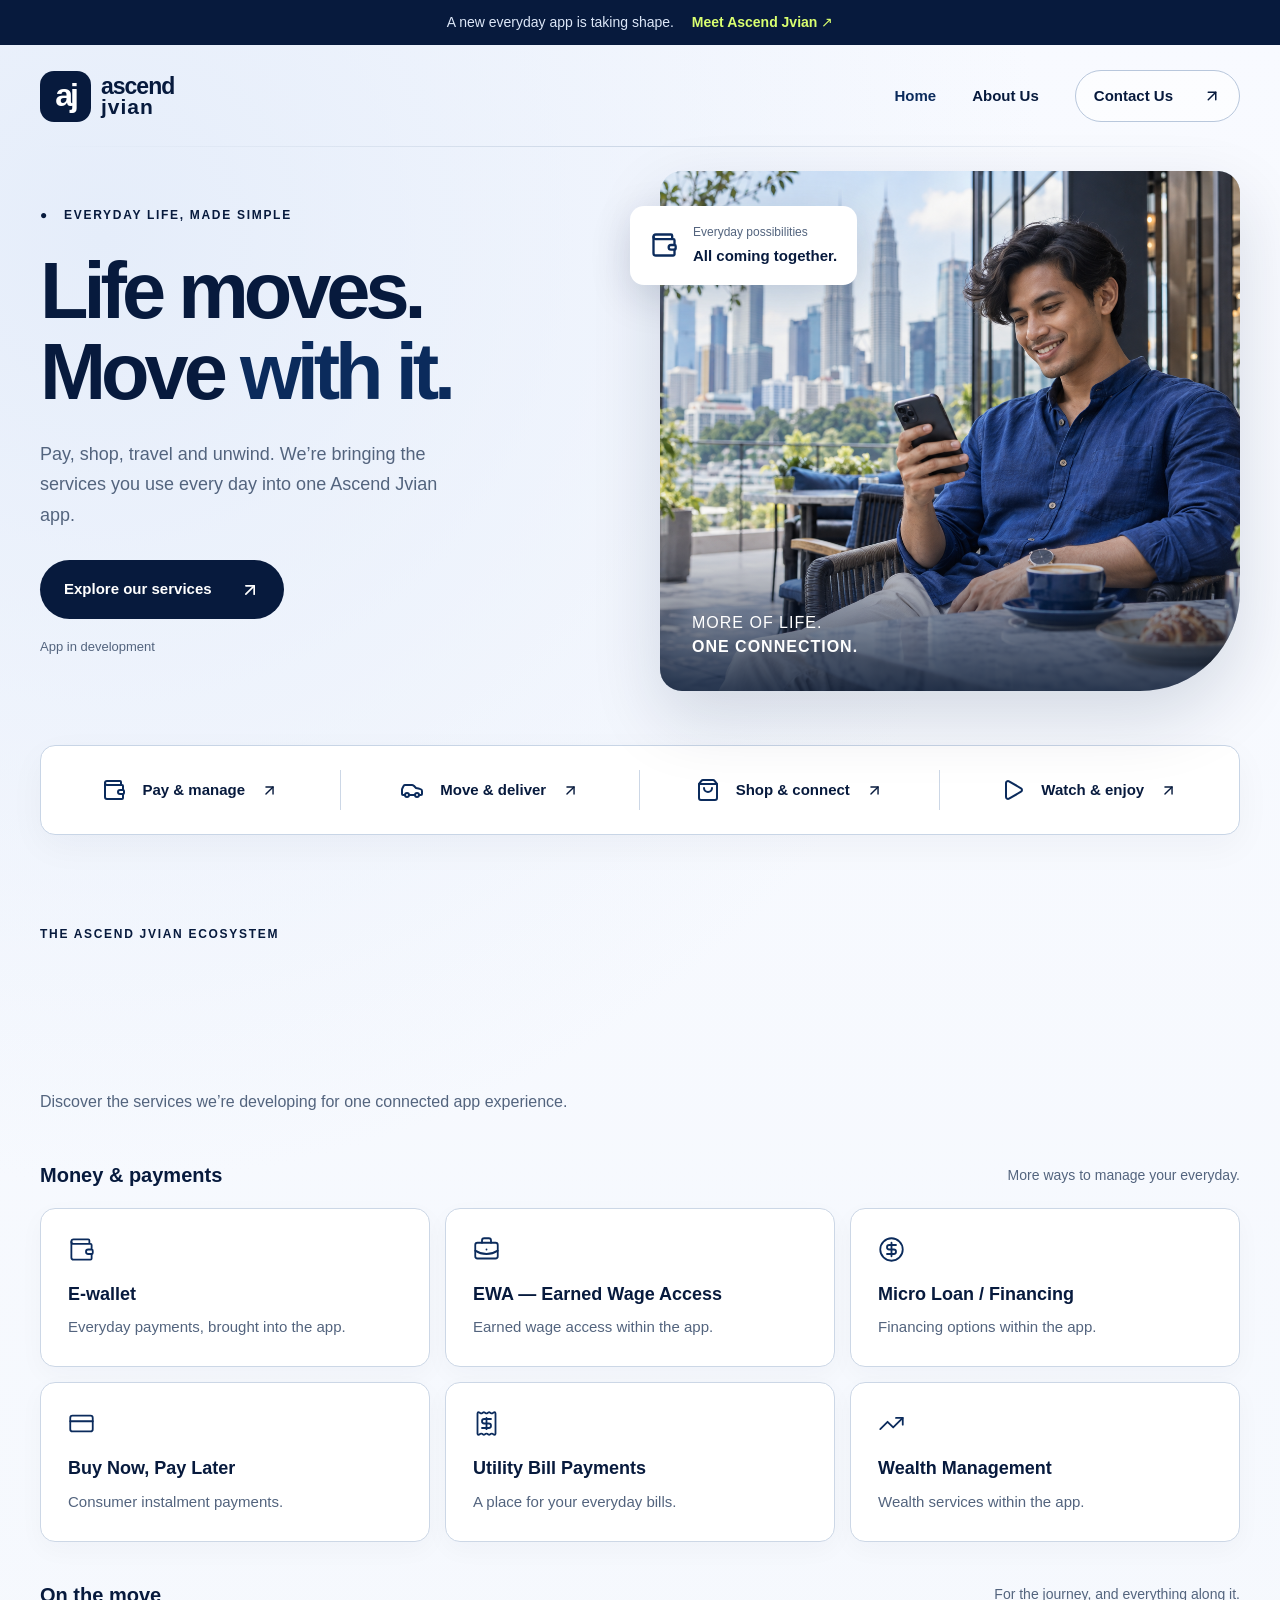
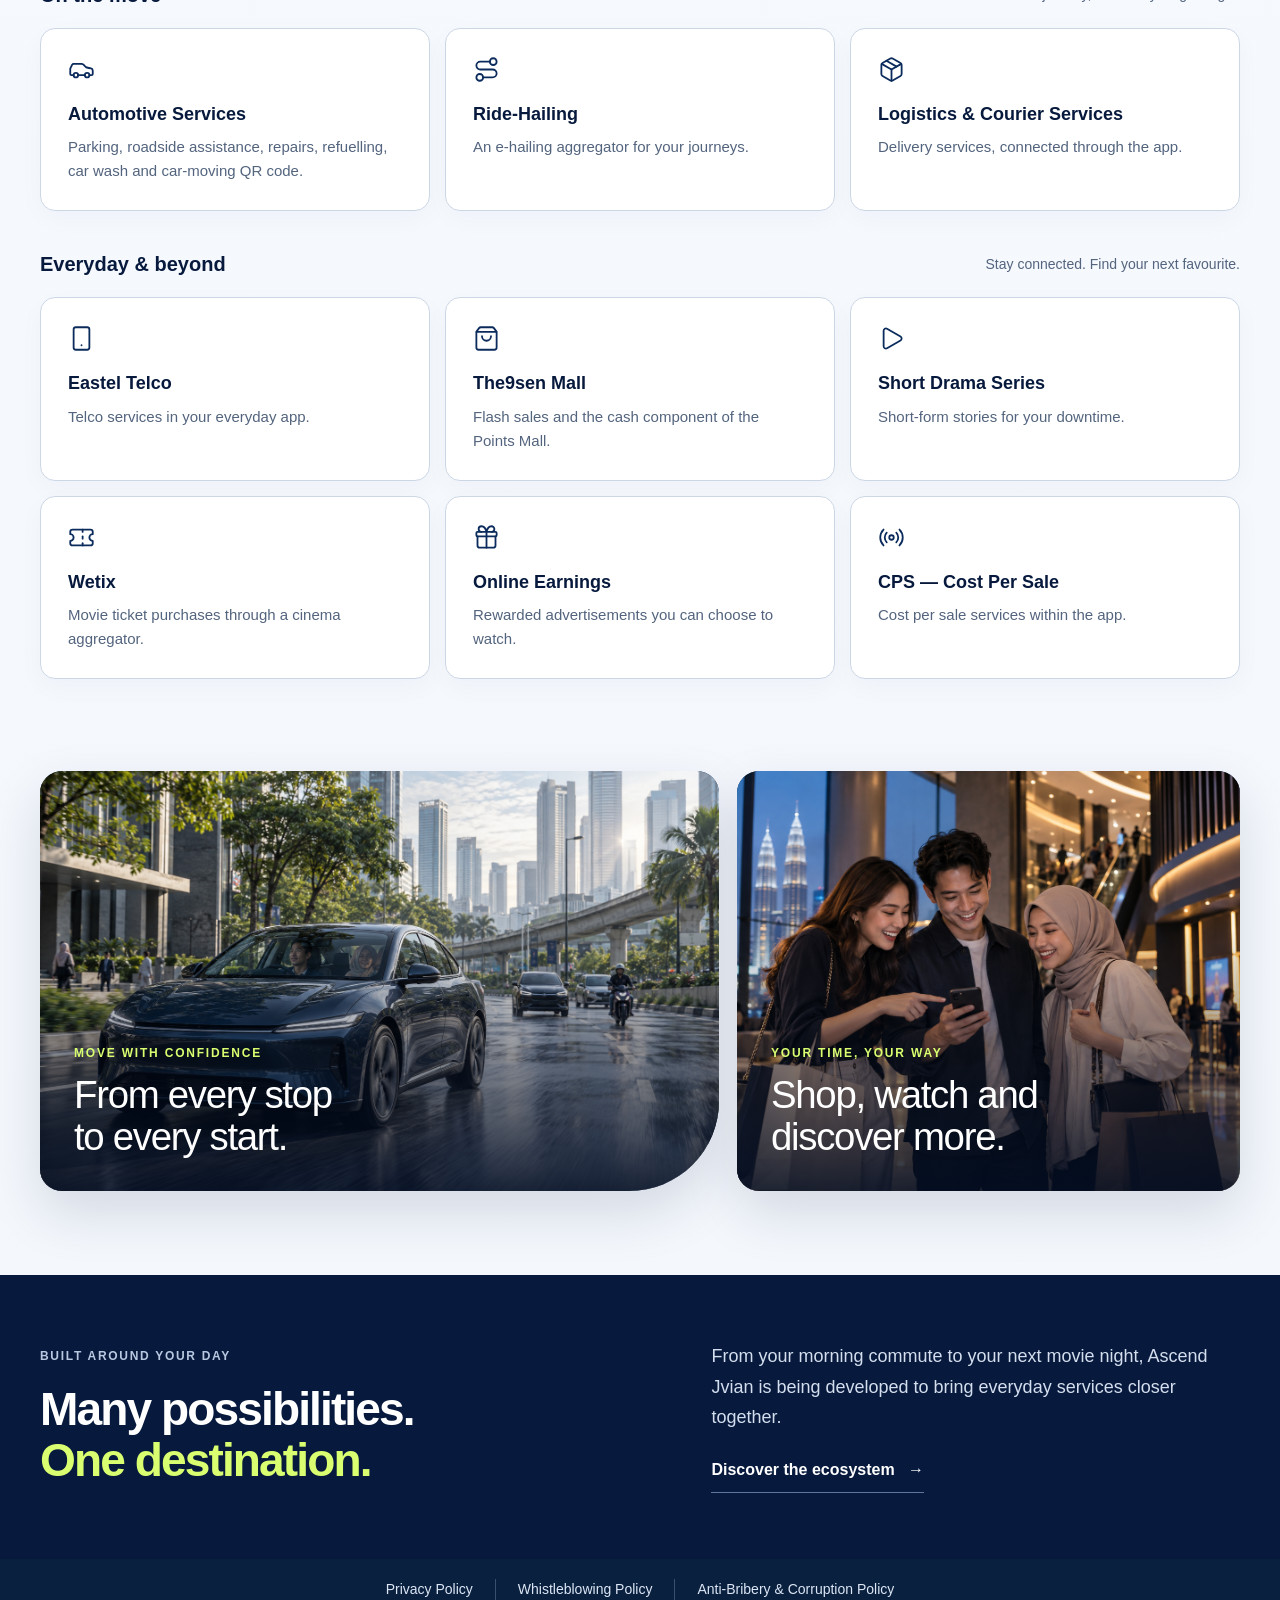
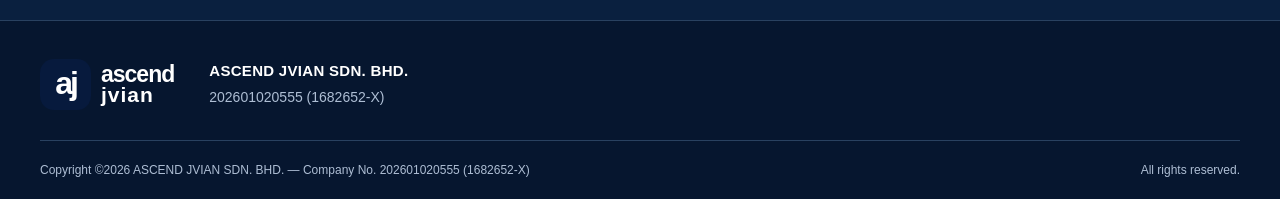
==== commit a7a6abd0: "Remove decorative arrow graphics" ====
--- a/index.html
+++ b/index.html
@@ -1,4 +1,4 @@
 <!DOCTYPE html><html lang="en"><head><meta charSet="utf-8"/><meta name="viewport" content="width=device-width, initial-scale=1"/><link rel="preload" href="./lifestyle.png" as="image"/><link rel="preload" href="./mobility.png" as="image"/><link rel="preload" href="./lifestyle-discovery.png" as="image"/><title>Ascend Jvian | Your everyday, connected</title><meta name="description" content="Discover Ascend Jvian: an app in development bringing payments, mobility, shopping, connectivity and entertainment together."/>
 <style>/*! tailwindcss v4.2.1 | MIT License | https://tailwindcss.com */
-@layer properties{@supports (((-webkit-hyphens:none)) and (not (margin-trim:inline))) or ((-moz-orient:inline) and (not (color:rgb(from red r g b)))){:root,:host{--shimmer-angle:20deg}*,:before,:after{--tw-translate-x:0;--tw-translate-y:0;--tw-translate-z:0;--tw-rotate-x:initial;--tw-rotate-y:initial;--tw-rotate-z:initial;--tw-skew-x:initial;--tw-skew-y:initial;--tw-scroll-snap-strictness:proximity;--tw-space-x-reverse:0;--tw-border-style:solid;--tw-leading:initial;--tw-font-weight:initial;--tw-tracking:initial;--tw-ordinal:initial;--tw-slashed-zero:initial;--tw-numeric-figure:initial;--tw-numeric-spacing:initial;--tw-numeric-fraction:initial;--tw-shadow:0 0 #0000;--tw-shadow-color:initial;--tw-shadow-alpha:100%;--tw-inset-shadow:0 0 #0000;--tw-inset-shadow-color:initial;--tw-inset-shadow-alpha:100%;--tw-ring-color:initial;--tw-ring-shadow:0 0 #0000;--tw-inset-ring-color:initial;--tw-inset-ring-shadow:0 0 #0000;--tw-ring-inset:initial;--tw-ring-offset-width:0px;--tw-ring-offset-color:#fff;--tw-ring-offset-shadow:0 0 #0000;--tw-outline-style:solid;--tw-duration:initial;--tw-ease:initial;--tw-content:"";--tw-scale-x:1;--tw-scale-y:1;--tw-scale-z:1;--tw-blur:initial;--tw-brightness:initial;--tw-contrast:initial;--tw-grayscale:initial;--tw-hue-rotate:initial;--tw-invert:initial;--tw-opacity:initial;--tw-saturate:initial;--tw-sepia:initial;--tw-drop-shadow:initial;--tw-drop-shadow-color:initial;--tw-drop-shadow-alpha:100%;--tw-drop-shadow-size:initial;--tw-backdrop-blur:initial;--tw-backdrop-brightness:initial;--tw-backdrop-contrast:initial;--tw-backdrop-grayscale:initial;--tw-backdrop-hue-rotate:initial;--tw-backdrop-invert:initial;--tw-backdrop-opacity:initial;--tw-backdrop-saturate:initial;--tw-backdrop-sepia:initial;--tw-animation-delay:0s;--tw-animation-direction:normal;--tw-animation-duration:initial;--tw-animation-fill-mode:none;--tw-animation-iteration-count:1;--tw-enter-blur:0;--tw-enter-opacity:1;--tw-enter-rotate:0;--tw-enter-scale:1;--tw-enter-translate-x:0;--tw-enter-translate-y:0;--tw-exit-blur:0;--tw-exit-opacity:1;--tw-exit-rotate:0;--tw-exit-scale:1;--tw-exit-translate-x:0;--tw-exit-translate-y:0;--scroll-fade-t:0px;--scroll-fade-b:0px;--scroll-fade-s:0px;--scroll-fade-e:0px;--scroll-fade-mask:initial;--shimmer-image:initial;--shimmer-text-fill:initial}::backdrop{--tw-translate-x:0;--tw-translate-y:0;--tw-translate-z:0;--tw-rotate-x:initial;--tw-rotate-y:initial;--tw-rotate-z:initial;--tw-skew-x:initial;--tw-skew-y:initial;--tw-scroll-snap-strictness:proximity;--tw-space-x-reverse:0;--tw-border-style:solid;--tw-leading:initial;--tw-font-weight:initial;--tw-tracking:initial;--tw-ordinal:initial;--tw-slashed-zero:initial;--tw-numeric-figure:initial;--tw-numeric-spacing:initial;--tw-numeric-fraction:initial;--tw-shadow:0 0 #0000;--tw-shadow-color:initial;--tw-shadow-alpha:100%;--tw-inset-shadow:0 0 #0000;--tw-inset-shadow-color:initial;--tw-inset-shadow-alpha:100%;--tw-ring-color:initial;--tw-ring-shadow:0 0 #0000;--tw-inset-ring-color:initial;--tw-inset-ring-shadow:0 0 #0000;--tw-ring-inset:initial;--tw-ring-offset-width:0px;--tw-ring-offset-color:#fff;--tw-ring-offset-shadow:0 0 #0000;--tw-outline-style:solid;--tw-duration:initial;--tw-ease:initial;--tw-content:"";--tw-scale-x:1;--tw-scale-y:1;--tw-scale-z:1;--tw-blur:initial;--tw-brightness:initial;--tw-contrast:initial;--tw-grayscale:initial;--tw-hue-rotate:initial;--tw-invert:initial;--tw-opacity:initial;--tw-saturate:initial;--tw-sepia:initial;--tw-drop-shadow:initial;--tw-drop-shadow-color:initial;--tw-drop-shadow-alpha:100%;--tw-drop-shadow-size:initial;--tw-backdrop-blur:initial;--tw-backdrop-brightness:initial;--tw-backdrop-contrast:initial;--tw-backdrop-grayscale:initial;--tw-backdrop-hue-rotate:initial;--tw-backdrop-invert:initial;--tw-backdrop-opacity:initial;--tw-backdrop-saturate:initial;--tw-backdrop-sepia:initial;--tw-animation-delay:0s;--tw-animation-direction:normal;--tw-animation-duration:initial;--tw-animation-fill-mode:none;--tw-animation-iteration-count:1;--tw-enter-blur:0;--tw-enter-opacity:1;--tw-enter-rotate:0;--tw-enter-scale:1;--tw-enter-translate-x:0;--tw-enter-translate-y:0;--tw-exit-blur:0;--tw-exit-opacity:1;--tw-exit-rotate:0;--tw-exit-scale:1;--tw-exit-translate-x:0;--tw-exit-translate-y:0;--scroll-fade-t:0px;--scroll-fade-b:0px;--scroll-fade-s:0px;--scroll-fade-e:0px;--scroll-fade-mask:initial;--shimmer-image:initial;--shimmer-text-fill:initial}}}@layer theme{:root,:host{--font-mono:ui-monospace, SFMono-Regular, Menlo, Monaco, Consolas, "Liberation Mono", "Courier New", monospace;--color-black:#000;--color-white:#fff;--spacing:.25rem;--container-xs:20rem;--container-sm:24rem;--text-xs:.75rem;--text-xs--line-height:calc(1 / .75);--text-sm:.875rem;--text-sm--line-height:calc(1.25 / .875);--text-base:1rem;--text-base--line-height:calc(1.5 / 1);--font-weight-normal:400;--font-weight-medium:500;--tracking-tight:-.025em;--tracking-widest:.1em;--leading-tight:1.25;--leading-snug:1.375;--leading-normal:1.5;--leading-relaxed:1.625;--radius-sm:.25rem;--radius-md:.375rem;--radius-lg:.5rem;--radius-xl:.75rem;--radius-2xl:1rem;--radius-4xl:2rem;--ease-out:cubic-bezier(0, 0, .2, 1);--ease-in-out:cubic-bezier(.4, 0, .2, 1);--animate-spin:spin 1s linear infinite;--animate-pulse:pulse 2s cubic-bezier(.4, 0, .6, 1) infinite;--blur-xs:4px;--aspect-video:16 / 9;--default-transition-duration:.15s;--default-transition-timing-function:cubic-bezier(.4, 0, .2, 1);--default-font-family:Arial,Helvetica,sans-serif;--default-mono-font-family:var(--font-mono)}}@layer base{*,:after,:before{box-sizing:border-box;border:0 solid;margin:0;padding:0}::backdrop{box-sizing:border-box;border:0 solid;margin:0;padding:0}::file-selector-button{box-sizing:border-box;border:0 solid;margin:0;padding:0}html,:host{-webkit-text-size-adjust:100%;tab-size:4;line-height:1.5;font-family:var(--default-font-family,ui-sans-serif, system-ui, sans-serif, "Apple Color Emoji", "Segoe UI Emoji", "Segoe UI Symbol", "Noto Color Emoji");font-feature-settings:var(--default-font-feature-settings,normal);font-variation-settings:var(--default-font-variation-settings,normal);-webkit-tap-highlight-color:transparent}hr{height:0;color:inherit;border-top-width:1px}abbr:where([title]){-webkit-text-decoration:underline dotted;text-decoration:underline dotted}h1,h2,h3,h4,h5,h6{font-size:inherit;font-weight:inherit}a{color:inherit;-webkit-text-decoration:inherit;-webkit-text-decoration:inherit;-webkit-text-decoration:inherit;-webkit-text-decoration:inherit;text-decoration:inherit}b,strong{font-weight:bolder}code,kbd,samp,pre{font-family:var(--default-mono-font-family,ui-monospace, SFMono-Regular, Menlo, Monaco, Consolas, "Liberation Mono", "Courier New", monospace);font-feature-settings:var(--default-mono-font-feature-settings,normal);font-variation-settings:var(--default-mono-font-variation-settings,normal);font-size:1em}small{font-size:80%}sub,sup{vertical-align:baseline;font-size:75%;line-height:0;position:relative}sub{bottom:-.25em}sup{top:-.5em}table{text-indent:0;border-color:inherit;border-collapse:collapse}:-moz-focusring{outline:auto}progress{vertical-align:baseline}summary{display:list-item}ol,ul,menu{list-style:none}img,svg,video,canvas,audio,iframe,embed,object{vertical-align:middle;display:block}img,video{max-width:100%;height:auto}button,input,select,optgroup,textarea{font:inherit;font-feature-settings:inherit;font-variation-settings:inherit;letter-spacing:inherit;color:inherit;opacity:1;background-color:#0000;border-radius:0}::file-selector-button{font:inherit;font-feature-settings:inherit;font-variation-settings:inherit;letter-spacing:inherit;color:inherit;opacity:1;background-color:#0000;border-radius:0}:where(select:is([multiple],[size])) optgroup{font-weight:bolder}:where(select:is([multiple],[size])) optgroup option{padding-inline-start:20px}::file-selector-button{margin-inline-end:4px}::placeholder{opacity:1}@supports (not ((-webkit-appearance:-apple-pay-button))) or (contain-intrinsic-size:1px){::placeholder{color:currentColor}@supports (color:color-mix(in lab, red, red)){::placeholder{color:color-mix(in oklab, currentcolor 50%, transparent)}}}textarea{resize:vertical}::-webkit-search-decoration{-webkit-appearance:none}::-webkit-date-and-time-value{min-height:1lh;text-align:inherit}::-webkit-datetime-edit{display:inline-flex}::-webkit-datetime-edit-fields-wrapper{padding:0}::-webkit-datetime-edit{padding-block:0}::-webkit-datetime-edit-year-field{padding-block:0}::-webkit-datetime-edit-month-field{padding-block:0}::-webkit-datetime-edit-day-field{padding-block:0}::-webkit-datetime-edit-hour-field{padding-block:0}::-webkit-datetime-edit-minute-field{padding-block:0}::-webkit-datetime-edit-second-field{padding-block:0}::-webkit-datetime-edit-millisecond-field{padding-block:0}::-webkit-datetime-edit-meridiem-field{padding-block:0}::-webkit-calendar-picker-indicator{line-height:1}:-moz-ui-invalid{box-shadow:none}button,input:where([type=button],[type=reset],[type=submit]){-webkit-appearance:button;appearance:button}::file-selector-button{-webkit-appearance:button;appearance:button}::-webkit-inner-spin-button{height:auto}::-webkit-outer-spin-button{height:auto}[hidden]:where(:not([hidden=until-found])){display:none!important}}@layer components;@layer utilities{.\@container\/card-header{container:card-header/inline-size}.\@container\/field-group{container:field-group/inline-size}.\@container{container-type:inline-size}.pointer-events-auto{pointer-events:auto}.pointer-events-none{pointer-events:none}.invisible{visibility:hidden}.sr-only{clip-path:inset(50%);white-space:nowrap;border-width:0;width:1px;height:1px;margin:-1px;padding:0;position:absolute;overflow:hidden}.absolute{position:absolute}.fixed{position:fixed}.relative{position:relative}.static{position:static}.inset-0{inset:calc(var(--spacing) * 0)}.inset-x-0{inset-inline:calc(var(--spacing) * 0)}.inset-x-4{inset-inline:calc(var(--spacing) * 4)}.inset-y-0{inset-block:calc(var(--spacing) * 0)}.inset-s-1{inset-inline-start:calc(var(--spacing) * 1)}.inset-s-1\/2{inset-inline-start:50%}.start{inset-inline-start:var(--spacing)}.end{inset-inline-end:var(--spacing)}.-top-12{top:calc(var(--spacing) * -12)}.top-0{top:calc(var(--spacing) * 0)}.top-1{top:calc(var(--spacing) * 1)}.top-1\.5{top:calc(var(--spacing) * 1.5)}.top-1\/2{top:50%}.top-1\/3{top:33.3333%}.top-2{top:calc(var(--spacing) * 2)}.top-3{top:calc(var(--spacing) * 3)}.top-3\.5{top:calc(var(--spacing) * 3.5)}.top-\[60\%\]{top:60%}.top-full{top:100%}.top-px{top:1px}.-right-12{right:calc(var(--spacing) * -12)}.right-0{right:calc(var(--spacing) * 0)}.right-1{right:calc(var(--spacing) * 1)}.right-2{right:calc(var(--spacing) * 2)}.right-2\.5{right:calc(var(--spacing) * 2.5)}.right-3{right:calc(var(--spacing) * 3)}.-bottom-12{bottom:calc(var(--spacing) * -12)}.bottom-0{bottom:calc(var(--spacing) * 0)}.bottom-4{bottom:calc(var(--spacing) * 4)}.-left-12{left:calc(var(--spacing) * -12)}.left-1{left:calc(var(--spacing) * 1)}.left-1\.5{left:calc(var(--spacing) * 1.5)}.left-1\/2{left:50%}.left-3{left:calc(var(--spacing) * 3)}.isolate{isolation:isolate}.z-0{z-index:0}.z-1{z-index:1}.z-10{z-index:10}.z-20{z-index:20}.z-50{z-index:50}.z-\[calc\(1000-var\(--toast-index\)\)\]{z-index:calc(1000 - var(--toast-index))}.order-first{order:-9999}.order-last{order:9999}.col-start-2{grid-column-start:2}.row-span-2{grid-row:span 2/span 2}.row-start-1{grid-row-start:1}.m-\(--drawer-inset\,0px\){margin:var(--drawer-inset,0px)}.-mx-1{margin-inline:calc(var(--spacing) * -1)}.-mx-4{margin-inline:calc(var(--spacing) * -4)}.mx-2{margin-inline:calc(var(--spacing) * 2)}.mx-3{margin-inline:calc(var(--spacing) * 3)}.mx-3\.5{margin-inline:calc(var(--spacing) * 3.5)}.mx-auto{margin-inline:auto}.-my-2{margin-block:calc(var(--spacing) * -2)}.my-0{margin-block:calc(var(--spacing) * 0)}.my-0\.5{margin-block:calc(var(--spacing) * .5)}.my-1{margin-block:calc(var(--spacing) * 1)}.my-2{margin-block:calc(var(--spacing) * 2)}.my-auto{margin-block:auto}.-mt-4{margin-top:calc(var(--spacing) * -4)}.mt-0{margin-top:calc(var(--spacing) * 0)}.mt-0\.5{margin-top:calc(var(--spacing) * .5)}.mt-2{margin-top:calc(var(--spacing) * 2)}.mt-4{margin-top:calc(var(--spacing) * 4)}.mt-auto{margin-top:auto}.-mb-4{margin-bottom:calc(var(--spacing) * -4)}.mb-1{margin-bottom:calc(var(--spacing) * 1)}.mb-1\.5{margin-bottom:calc(var(--spacing) * 1.5)}.mb-2{margin-bottom:calc(var(--spacing) * 2)}.-ml-1{margin-left:calc(var(--spacing) * -1)}.-ml-4{margin-left:calc(var(--spacing) * -4)}.ml-1{margin-left:calc(var(--spacing) * 1)}.ml-4{margin-left:calc(var(--spacing) * 4)}.ml-auto{margin-left:auto}.line-clamp-1{-webkit-line-clamp:1;-webkit-box-orient:vertical;display:-webkit-box;overflow:hidden}.line-clamp-2{-webkit-line-clamp:2;-webkit-box-orient:vertical;display:-webkit-box;overflow:hidden}.no-scrollbar{-ms-overflow-style:none;scrollbar-width:none}.no-scrollbar::-webkit-scrollbar{display:none}.block{display:block}.contents{display:contents}.flex{display:flex}.grid{display:grid}.hidden{display:none}.inline-flex{display:inline-flex}.table{display:table}.table-caption{display:table-caption}.table-cell{display:table-cell}.table-row{display:table-row}.field-sizing-content{field-sizing:content}.aspect-\(--ratio\){aspect-ratio:var(--ratio)}.aspect-square{aspect-ratio:1}.aspect-video{aspect-ratio:var(--aspect-video)}.size-\(--cell-size\){width:var(--cell-size);height:var(--cell-size)}.size-2{width:calc(var(--spacing) * 2);height:calc(var(--spacing) * 2)}.size-2\.5{width:calc(var(--spacing) * 2.5);height:calc(var(--spacing) * 2.5)}.size-3{width:calc(var(--spacing) * 3);height:calc(var(--spacing) * 3)}.size-4{width:calc(var(--spacing) * 4);height:calc(var(--spacing) * 4)}.size-5{width:calc(var(--spacing) * 5);height:calc(var(--spacing) * 5)}.size-6{width:calc(var(--spacing) * 6);height:calc(var(--spacing) * 6)}.size-7{width:calc(var(--spacing) * 7);height:calc(var(--spacing) * 7)}.size-8{width:calc(var(--spacing) * 8);height:calc(var(--spacing) * 8)}.size-9{width:calc(var(--spacing) * 9);height:calc(var(--spacing) * 9)}.size-10{width:calc(var(--spacing) * 10);height:calc(var(--spacing) * 10)}.size-auto{width:auto;height:auto}.size-full{width:100%;height:100%}.h-\(--accordion-panel-height\){height:var(--accordion-panel-height)}.h-\(--cell-size\){height:var(--cell-size)}.h-\(--drawer-content-height\){height:var(--drawer-content-height)}.h-\(--height\){height:var(--height)}.h-\(--popup-height\){height:var(--popup-height)}.h-\(--positioner-height\){height:var(--positioner-height)}.h-1{height:calc(var(--spacing) * 1)}.h-1\.5{height:calc(var(--spacing) * 1.5)}.h-2{height:calc(var(--spacing) * 2)}.h-2\.5{height:calc(var(--spacing) * 2.5)}.h-4{height:calc(var(--spacing) * 4)}.h-5{height:calc(var(--spacing) * 5)}.h-6{height:calc(var(--spacing) * 6)}.h-7{height:calc(var(--spacing) * 7)}.h-8{height:calc(var(--spacing) * 8)}.h-8\!{height:calc(var(--spacing) * 8)!important}.h-9{height:calc(var(--spacing) * 9)}.h-10{height:calc(var(--spacing) * 10)}.h-12{height:calc(var(--spacing) * 12)}.h-\[calc\(--spacing\(5\.25\)\)\]{height:calc(calc(var(--spacing) * 5.25))}.h-\[calc\(100\%-1px\)\]{height:calc(100% - 1px)}.h-auto{height:auto}.h-full{height:100%}.h-max{height:max-content}.h-px{height:1px}.h-svh{height:100svh}.max-h-\(--available-height\){max-height:var(--available-height)}.max-h-\(--drawer-content-max-height\,none\){max-height:var(--drawer-content-max-height,none)}.max-h-72{max-height:calc(var(--spacing) * 72)}.max-h-\[min\(calc\(--spacing\(72\)---spacing\(9\)\)\,calc\(var\(--available-height\)---spacing\(9\)\)\)\]{max-height:min(calc(calc(var(--spacing) * 72) - calc(var(--spacing) * 9)), calc(var(--available-height) - calc(var(--spacing) * 9)))}.min-h-0{min-height:calc(var(--spacing) * 0)}.min-h-4{min-height:calc(var(--spacing) * 4)}.min-h-8{min-height:calc(var(--spacing) * 8)}.min-h-16{min-height:calc(var(--spacing) * 16)}.min-h-dvh{min-height:100dvh}.min-h-full{min-height:100%}.min-h-svh{min-height:100svh}.w-\(--anchor-width\){width:var(--anchor-width)}.w-\(--cell-size\){width:var(--cell-size)}.w-\(--drawer-content-width\,auto\){width:var(--drawer-content-width,auto)}.w-\(--popup-width\){width:var(--popup-width)}.w-\(--positioner-width\){width:var(--positioner-width)}.w-\(--sidebar-width\){width:var(--sidebar-width)}.w-0{width:calc(var(--spacing) * 0)}.w-1{width:calc(var(--spacing) * 1)}.w-2{width:calc(var(--spacing) * 2)}.w-2\.5{width:calc(var(--spacing) * 2.5)}.w-4{width:calc(var(--spacing) * 4)}.w-5{width:calc(var(--spacing) * 5)}.w-10{width:calc(var(--spacing) * 10)}.w-24{width:calc(var(--spacing) * 24)}.w-64{width:calc(var(--spacing) * 64)}.w-72{width:calc(var(--spacing) * 72)}.w-auto{width:auto}.w-fit{width:fit-content}.w-full{width:100%}.w-max{width:max-content}.w-px{width:1px}.max-w-\(--available-width\){max-width:var(--available-width)}.max-w-\(--skeleton-width\){max-width:var(--skeleton-width)}.max-w-\[80\%\]{max-width:80%}.max-w-\[calc\(100\%-2rem\)\]{max-width:calc(100% - 2rem)}.max-w-full{max-width:100%}.max-w-max{max-width:max-content}.max-w-sm{max-width:var(--container-sm)}.max-w-xs{max-width:var(--container-xs)}.min-w-\(--cell-size\){min-width:var(--cell-size)}.min-w-0{min-width:calc(var(--spacing) * 0)}.min-w-5{min-width:calc(var(--spacing) * 5)}.min-w-7{min-width:calc(var(--spacing) * 7)}.min-w-8{min-width:calc(var(--spacing) * 8)}.min-w-9{min-width:calc(var(--spacing) * 9)}.min-w-16{min-width:calc(var(--spacing) * 16)}.min-w-32{min-width:calc(var(--spacing) * 32)}.min-w-36{min-width:calc(var(--spacing) * 36)}.min-w-40{min-width:calc(var(--spacing) * 40)}.min-w-\[96px\]{min-width:96px}.min-w-\[calc\(var\(--anchor-width\)\+--spacing\(7\)\)\]{min-width:calc(var(--anchor-width) + calc(var(--spacing) * 7))}.flex-1{flex:1}.shrink-0{flex-shrink:0}.grow{flex-grow:1}.grow-0{flex-grow:0}.basis-full{flex-basis:100%}.caption-bottom{caption-side:bottom}.border-collapse{border-collapse:collapse}.origin-\(--transform-origin\){transform-origin:var(--transform-origin)}.origin-bottom{transform-origin:bottom}.-translate-x-1{--tw-translate-x:calc(var(--spacing) * -1);translate:var(--tw-translate-x) var(--tw-translate-y)}.-translate-x-1\/2{--tw-translate-x:calc(calc(1 / 2 * 100%) * -1);translate:var(--tw-translate-x) var(--tw-translate-y)}.-translate-x-px{--tw-translate-x:-1px;translate:var(--tw-translate-x) var(--tw-translate-y)}.translate-x-px{--tw-translate-x:1px;translate:var(--tw-translate-x) var(--tw-translate-y)}.-translate-y-1{--tw-translate-y:calc(var(--spacing) * -1);translate:var(--tw-translate-x) var(--tw-translate-y)}.-translate-y-1\/2{--tw-translate-y:calc(calc(1 / 2 * 100%) * -1);translate:var(--tw-translate-x) var(--tw-translate-y)}.-translate-y-3{--tw-translate-y:calc(var(--spacing) * -3);translate:var(--tw-translate-x) var(--tw-translate-y)}.-translate-y-3\/4{--tw-translate-y:calc(calc(3 / 4 * 100%) * -1);translate:var(--tw-translate-x) var(--tw-translate-y)}.translate-y-0{--tw-translate-y:calc(var(--spacing) * 0);translate:var(--tw-translate-x) var(--tw-translate-y)}.translate-y-3{--tw-translate-y:calc(var(--spacing) * 3);translate:var(--tw-translate-x) var(--tw-translate-y)}.translate-y-3\/4{--tw-translate-y:calc(3 / 4 * 100%);translate:var(--tw-translate-x) var(--tw-translate-y)}.translate-y-\[calc\(-50\%-2px\)\]{--tw-translate-y:calc(-50% - 2px);translate:var(--tw-translate-x) var(--tw-translate-y)}.rotate-45{rotate:45deg}.rotate-90{rotate:90deg}.\[transform\:translateX\(var\(--toast-swipe-movement-x\)\)_translateY\(calc\(var\(--toast-swipe-movement-y\)-\(var\(--toast-index\)\*var\(--peek\)\)-\(var\(--shrink\)\*var\(--height\)\)\)\)_scale\(var\(--scale\)\)\]{transform:translateX(var(--toast-swipe-movement-x)) translateY(calc(var(--toast-swipe-movement-y) - (var(--toast-index) * var(--peek)) - (var(--shrink) * var(--height)))) scale(var(--scale))}.transform-\[translate3d\(var\(--translate-x\,0px\)\,var\(--translate-y\,0px\)\,0\)_scale\(var\(--stack-scale\)\)\]{transform:translate3d(var(--translate-x,0px),var(--translate-y,0px),0) scale(var(--stack-scale))}.shimmer{--_spread:var(--shimmer-spread,calc(3ch + 40px));--_base:currentColor;--_highlight:var(--shimmer-color,oklch(from currentColor l c h / calc(alpha* .2)));background-image:var(--shimmer-image,linear-gradient(calc(90deg + var(--shimmer-angle)), var(--_base) calc(50% - var(--_spread)), var(--_highlight) calc(50% - var(--_spread) * .5), var(--_highlight) 50%, var(--_highlight) calc(50% + var(--_spread) * .5), var(--_base) calc(50% + var(--_spread))))}@supports (color:color-mix(in lab, red, red)){.shimmer{background-image:var(--shimmer-image,linear-gradient(calc(90deg + var(--shimmer-angle)), var(--_base) calc(50% - var(--_spread)), color-mix(in oklch, var(--_highlight), var(--_base) 50%) calc(50% - var(--_spread) * .5), var(--_highlight) 50%, color-mix(in oklch, var(--_highlight), var(--_base) 50%) calc(50% + var(--_spread) * .5), var(--_base) calc(50% + var(--_spread))))}}.shimmer{background-repeat:no-repeat;background-size:calc(200% + var(--_spread) * 2) 100%;-webkit-text-fill-color:var(--shimmer-text-fill,transparent);animation:tw-shimmer var(--shimmer-duration,2s) linear infinite;background-position:0 0;-webkit-background-clip:text;background-clip:text}@media (prefers-color-scheme:dark){.shimmer{--_highlight:var(--shimmer-color,oklch(from currentColor max(.8, calc(l + .4)) c h / calc(alpha + .4)))}}.shimmer:where([dir=rtl],[dir=rtl] *){animation-direction:reverse}.scroll-fade-x{--_scroll-fade-size-s:var(--scroll-fade-s-size,var(--scroll-fade-size,min(12%, calc(var(--spacing) * 10))));--_scroll-fade-size-e:var(--scroll-fade-e-size,var(--scroll-fade-size,min(12%, calc(var(--spacing) * 10))));--scroll-fade-inline:linear-gradient(to right, transparent 0, #000 var(--scroll-fade-s,0px), #000 calc(100% - var(--scroll-fade-e,0px)), transparent 100%)}.scroll-fade-x:where([dir=rtl],[dir=rtl] *){--scroll-fade-inline:linear-gradient(to left, transparent 0, #000 var(--scroll-fade-s,0px), #000 calc(100% - var(--scroll-fade-e,0px)), transparent 100%)}.scroll-fade-x{-webkit-mask-image:var(--scroll-fade-mask,var(--scroll-fade-inline));-webkit-mask-image:var(--scroll-fade-mask,var(--scroll-fade-inline));-webkit-mask-image:var(--scroll-fade-mask,var(--scroll-fade-inline));-webkit-mask-image:var(--scroll-fade-mask,var(--scroll-fade-inline));mask-image:var(--scroll-fade-mask,var(--scroll-fade-inline));-webkit-mask-composite:source-in;-webkit-mask-composite:source-in;-webkit-mask-composite:source-in;-webkit-mask-repeat:no-repeat;mask-repeat:no-repeat;-webkit-mask-composite:source-in;mask-composite:intersect}@supports (animation-timeline:scroll()){.scroll-fade-x{animation:1ms ease-in-out scroll-fade-reveal-s,1ms ease-in-out scroll-fade-reveal-e;animation-timeline:scroll(self inline),scroll(self inline);animation-range:0 var(--scroll-fade-reveal,calc(var(--spacing) * 24)), calc(100% - var(--scroll-fade-reveal,calc(var(--spacing) * 24))) 100%;animation-fill-mode:both}}@supports not (animation-timeline:scroll()){.scroll-fade-x{--scroll-fade-s:var(--_scroll-fade-size-s);--scroll-fade-e:var(--_scroll-fade-size-e)}}.scroll-fade-b{--_scroll-fade-size-b:var(--scroll-fade-b-size,var(--scroll-fade-size,min(12%, calc(var(--spacing) * 10))));--scroll-fade-mask:linear-gradient(to bottom, #000 0, #000 calc(100% - var(--scroll-fade-b,0px)), transparent 100%);-webkit-mask-image:var(--scroll-fade-mask);-webkit-mask-image:var(--scroll-fade-mask);-webkit-mask-image:var(--scroll-fade-mask);-webkit-mask-image:var(--scroll-fade-mask);mask-image:var(--scroll-fade-mask);-webkit-mask-composite:source-in;-webkit-mask-composite:source-in;-webkit-mask-composite:source-in;-webkit-mask-repeat:no-repeat;mask-repeat:no-repeat;-webkit-mask-composite:source-in;mask-composite:intersect}@supports (animation-timeline:scroll()){.scroll-fade-b{animation:1ms ease-in-out scroll-fade-reveal-b;animation-timeline:scroll(self y);animation-range:calc(100% - var(--scroll-fade-reveal,calc(var(--spacing) * 24))) 100%;animation-fill-mode:both}}@supports not (animation-timeline:scroll()){.scroll-fade-b{--scroll-fade-b:var(--_scroll-fade-size-b)}}.animate-caret-blink{animation:1.25s ease-out infinite caret-blink}.animate-pulse{animation:var(--animate-pulse)}.animate-spin{animation:var(--animate-spin)}.cursor-default{cursor:default}.cursor-grab{cursor:grab}.cursor-text{cursor:text}.touch-manipulation{touch-action:manipulation}.touch-none{touch-action:none}.resize-none{resize:none}.snap-x{scroll-snap-type:x var(--tw-scroll-snap-strictness)}.snap-mandatory{--tw-scroll-snap-strictness:mandatory}.scroll-my-1{scroll-margin-block:calc(var(--spacing) * 1)}.scroll-px-1{scroll-padding-inline:calc(var(--spacing) * 1)}.scroll-py-1{scroll-padding-block:calc(var(--spacing) * 1)}.list-disc{list-style-type:disc}.list-none{list-style-type:none}.appearance-none{-webkit-appearance:none;appearance:none}.auto-rows-min{grid-auto-rows:min-content}.grid-rows-\[auto_1fr\]{grid-template-rows:auto 1fr}.flex-col{flex-direction:column}.flex-col-reverse{flex-direction:column-reverse}.flex-row{flex-direction:row}.flex-wrap{flex-wrap:wrap}.place-content-center{place-content:center}.place-items-center{place-items:center}.items-center{align-items:center}.items-end{align-items:flex-end}.items-start{align-items:flex-start}.items-stretch{align-items:stretch}.justify-between{justify-content:space-between}.justify-center{justify-content:center}.justify-start{justify-content:flex-start}.gap-\(--card-spacing\){gap:var(--card-spacing)}.gap-0{gap:calc(var(--spacing) * 0)}.gap-0\.5{gap:calc(var(--spacing) * .5)}.gap-1{gap:calc(var(--spacing) * 1)}.gap-1\.5{gap:calc(var(--spacing) * 1.5)}.gap-2{gap:calc(var(--spacing) * 2)}.gap-2\.5{gap:calc(var(--spacing) * 2.5)}.gap-3{gap:calc(var(--spacing) * 3)}.gap-4{gap:calc(var(--spacing) * 4)}.gap-5{gap:calc(var(--spacing) * 5)}.gap-6{gap:calc(var(--spacing) * 6)}.gap-\[--spacing\(var\(--gap\)\)\]{gap:calc(var(--spacing) * var(--gap))}:where(.-space-x-2>:not(:last-child)){--tw-space-x-reverse:0;margin-inline-start:calc(calc(var(--spacing) * -2) * var(--tw-space-x-reverse));margin-inline-end:calc(calc(var(--spacing) * -2) * calc(1 - var(--tw-space-x-reverse)))}.self-end{align-self:flex-end}.self-start{align-self:flex-start}.self-stretch{align-self:stretch}.justify-self-end{justify-self:flex-end}.truncate{text-overflow:ellipsis;white-space:nowrap;overflow:hidden}.overflow-auto{overflow:auto}.overflow-hidden{overflow:hidden}.overflow-x-auto{overflow-x:auto}.overflow-x-hidden{overflow-x:hidden}.overflow-y-auto{overflow-y:auto}.overscroll-contain{overscroll-behavior:contain}.overscroll-x-contain{overscroll-behavior-x:contain}.rounded-\(--cell-radius\){border-radius:var(--cell-radius)}.rounded-2xl{border-radius:var(--radius-2xl)}.rounded-4xl{border-radius:var(--radius-4xl)}.rounded-\[2px\]{border-radius:2px}.rounded-\[4px\]{border-radius:4px}.rounded-\[calc\(var\(--radius\)-3px\)\]{border-radius:calc(var(--radius) - 3px)}.rounded-\[inherit\]{border-radius:inherit}.rounded-\[min\(var\(--radius-md\)\,10px\)\]{border-radius:min(var(--radius-md), 10px)}.rounded-\[min\(var\(--radius-md\)\,12px\)\]{border-radius:min(var(--radius-md), 12px)}.rounded-full{border-radius:2147483647px}.rounded-lg{border-radius:var(--radius-lg)}.rounded-lg\!{border-radius:var(--radius-lg)!important}.rounded-md{border-radius:var(--radius-md)}.rounded-none{border-radius:0}.rounded-sm{border-radius:var(--radius-sm)}.rounded-xl{border-radius:var(--radius-xl)}.rounded-xl\!{border-radius:var(--radius-xl)!important}.rounded-t-xl{border-top-left-radius:var(--radius-xl);border-top-right-radius:var(--radius-xl)}.rounded-l-\(--cell-radius\){border-top-left-radius:var(--cell-radius);border-bottom-left-radius:var(--cell-radius)}.rounded-tl-sm{border-top-left-radius:var(--radius-sm)}.rounded-r-\(--cell-radius\){border-top-right-radius:var(--cell-radius);border-bottom-right-radius:var(--cell-radius)}.rounded-b-xl{border-bottom-right-radius:var(--radius-xl);border-bottom-left-radius:var(--radius-xl)}.border{border-style:var(--tw-border-style);border-width:1px}.border-0{border-style:var(--tw-border-style);border-width:0}.border-\[1\.5px\]{border-style:var(--tw-border-style);border-width:1.5px}.border-y{border-block-style:var(--tw-border-style);border-block-width:1px}.border-t{border-top-style:var(--tw-border-style);border-top-width:1px}.border-r{border-right-style:var(--tw-border-style);border-right-width:1px}.border-b{border-bottom-style:var(--tw-border-style);border-bottom-width:1px}.border-l{border-left-style:var(--tw-border-style);border-left-width:1px}.border-dashed{--tw-border-style:dashed;border-style:dashed}.border-none{--tw-border-style:none;border-style:none}.border-\(--color-border\){border-color:var(--color-border)}.border-transparent{border-color:#0000}.bg-\(--color-bg\){background-color:var(--color-bg)}.bg-\[Canvas\]{background-color:canvas}.bg-background{background-color:var(--background)}.bg-black{background-color:var(--color-black)}.bg-black\/10{background-color:#0000001a}@supports (color:color-mix(in lab, red, red)){.bg-black\/10{background-color:color-mix(in oklab, var(--color-black) 10%, transparent)}}.bg-foreground{background-color:var(--foreground)}.bg-primary{background-color:var(--primary)}.bg-transparent{background-color:#0000}.bg-white{background-color:var(--color-white)}.bg-clip-padding{background-clip:padding-box}.fill-foreground{fill:var(--foreground)}.object-cover{object-fit:cover}.p-\(--card-spacing\){padding:var(--card-spacing)}.p-0{padding:calc(var(--spacing) * 0)}.p-1{padding:calc(var(--spacing) * 1)}.p-2{padding:calc(var(--spacing) * 2)}.p-2\.5{padding:calc(var(--spacing) * 2.5)}.p-4{padding:calc(var(--spacing) * 4)}.p-6{padding:calc(var(--spacing) * 6)}.p-\[3px\]{padding:3px}.p-px{padding:1px}.px-\(--card-spacing\){padding-inline:var(--card-spacing)}.px-\(--cell-size\){padding-inline:var(--cell-size)}.px-1{padding-inline:calc(var(--spacing) * 1)}.px-1\.5{padding-inline:calc(var(--spacing) * 1.5)}.px-2{padding-inline:calc(var(--spacing) * 2)}.px-2\.5{padding-inline:calc(var(--spacing) * 2.5)}.px-3{padding-inline:calc(var(--spacing) * 3)}.py-\(--card-spacing\){padding-block:var(--card-spacing)}.py-0{padding-block:calc(var(--spacing) * 0)}.py-0\.5{padding-block:calc(var(--spacing) * .5)}.py-1{padding-block:calc(var(--spacing) * 1)}.py-1\.5{padding-block:calc(var(--spacing) * 1.5)}.py-2{padding-block:calc(var(--spacing) * 2)}.py-2\.5{padding-block:calc(var(--spacing) * 2.5)}.py-6{padding-block:calc(var(--spacing) * 6)}.py-\[2px\]{padding-block:2px}.pt-0{padding-top:calc(var(--spacing) * 0)}.pt-2{padding-top:calc(var(--spacing) * 2)}.pt-3{padding-top:calc(var(--spacing) * 3)}.pt-4{padding-top:calc(var(--spacing) * 4)}.pr-1{padding-right:calc(var(--spacing) * 1)}.pr-1\.5{padding-right:calc(var(--spacing) * 1.5)}.pr-1\.5\!{padding-right:calc(var(--spacing) * 1.5)!important}.pr-2{padding-right:calc(var(--spacing) * 2)}.pr-8{padding-right:calc(var(--spacing) * 8)}.pb-0{padding-bottom:calc(var(--spacing) * 0)}.pb-2{padding-bottom:calc(var(--spacing) * 2)}.pb-2\.5{padding-bottom:calc(var(--spacing) * 2.5)}.pb-3{padding-bottom:calc(var(--spacing) * 3)}.pl-1{padding-left:calc(var(--spacing) * 1)}.pl-1\.5{padding-left:calc(var(--spacing) * 1.5)}.pl-1\.5\!{padding-left:calc(var(--spacing) * 1.5)!important}.pl-2{padding-left:calc(var(--spacing) * 2)}.pl-2\.5{padding-left:calc(var(--spacing) * 2.5)}.pl-4{padding-left:calc(var(--spacing) * 4)}.pl-7{padding-left:calc(var(--spacing) * 7)}.text-center{text-align:center}.text-left{text-align:left}.align-middle{vertical-align:middle}.font-mono{font-family:var(--font-mono)}.font-sans{font-family:Arial,Helvetica,sans-serif}.text-base{font-size:var(--text-base);line-height:var(--tw-leading,var(--text-base--line-height))}.text-sm{font-size:var(--text-sm);line-height:var(--tw-leading,var(--text-sm--line-height))}.text-sm\/relaxed{font-size:var(--text-sm);line-height:var(--leading-relaxed)}.text-xs{font-size:var(--text-xs);line-height:var(--tw-leading,var(--text-xs--line-height))}.text-\[0\.8rem\]{font-size:.8rem}.leading-none{--tw-leading:1;line-height:1}.leading-normal{--tw-leading:var(--leading-normal);line-height:var(--leading-normal)}.leading-relaxed{--tw-leading:var(--leading-relaxed);line-height:var(--leading-relaxed)}.leading-snug{--tw-leading:var(--leading-snug);line-height:var(--leading-snug)}.leading-tight{--tw-leading:var(--leading-tight);line-height:var(--leading-tight)}.font-medium{--tw-font-weight:var(--font-weight-medium);font-weight:var(--font-weight-medium)}.font-normal{--tw-font-weight:var(--font-weight-normal);font-weight:var(--font-weight-normal)}.tracking-tight{--tw-tracking:var(--tracking-tight);letter-spacing:var(--tracking-tight)}.tracking-widest{--tw-tracking:var(--tracking-widest);letter-spacing:var(--tracking-widest)}.text-balance{text-wrap:balance}.wrap-break-word{overflow-wrap:break-word}.whitespace-nowrap{white-space:nowrap}.text-\[CanvasText\]{color:canvastext}.text-background{color:var(--background)}.text-current{color:currentColor}.text-foreground,.text-foreground\/60{color:var(--foreground)}@supports (color:color-mix(in lab, red, red)){.text-foreground\/60{color:color-mix(in oklab, var(--foreground) 60%, transparent)}}.text-primary{color:var(--primary)}.tabular-nums{--tw-numeric-spacing:tabular-nums;font-variant-numeric:var(--tw-ordinal,) var(--tw-slashed-zero,) var(--tw-numeric-figure,) var(--tw-numeric-spacing,) var(--tw-numeric-fraction,)}.underline-offset-4{text-underline-offset:4px}.opacity-0{opacity:0}.opacity-50{opacity:.5}.opacity-60{opacity:.6}.opacity-\[max\(var\(--drawer-overlay-min-opacity\,0\)\,calc\(1-var\(--drawer-swipe-progress\)\)\)\]{opacity:max(var(--drawer-overlay-min-opacity,0), calc(1 - var(--drawer-swipe-progress)))}.bg-blend-color{background-blend-mode:color}.shadow{--tw-shadow:0 1px 3px 0 var(--tw-shadow-color,#0000001a), 0 1px 2px -1px var(--tw-shadow-color,#0000001a);box-shadow:var(--tw-inset-shadow), var(--tw-inset-ring-shadow), var(--tw-ring-offset-shadow), var(--tw-ring-shadow), var(--tw-shadow)}.shadow-\[0_0_0_1px_var\(--sidebar-border\)\]{--tw-shadow:0 0 0 1px var(--tw-shadow-color,var(--sidebar-border));box-shadow:var(--tw-inset-shadow), var(--tw-inset-ring-shadow), var(--tw-ring-offset-shadow), var(--tw-ring-shadow), var(--tw-shadow)}.shadow-lg{--tw-shadow:0 10px 15px -3px var(--tw-shadow-color,#0000001a), 0 4px 6px -4px var(--tw-shadow-color,#0000001a);box-shadow:var(--tw-inset-shadow), var(--tw-inset-ring-shadow), var(--tw-ring-offset-shadow), var(--tw-ring-shadow), var(--tw-shadow)}.shadow-md{--tw-shadow:0 4px 6px -1px var(--tw-shadow-color,#0000001a), 0 2px 4px -2px var(--tw-shadow-color,#0000001a);box-shadow:var(--tw-inset-shadow), var(--tw-inset-ring-shadow), var(--tw-ring-offset-shadow), var(--tw-ring-shadow), var(--tw-shadow)}.shadow-none{--tw-shadow:0 0 #0000;box-shadow:var(--tw-inset-shadow), var(--tw-inset-ring-shadow), var(--tw-ring-offset-shadow), var(--tw-ring-shadow), var(--tw-shadow)}.shadow-none\!{--tw-shadow:0 0 #0000!important;box-shadow:var(--tw-inset-shadow), var(--tw-inset-ring-shadow), var(--tw-ring-offset-shadow), var(--tw-ring-shadow), var(--tw-shadow)!important}.shadow-xl{--tw-shadow:0 20px 25px -5px var(--tw-shadow-color,#0000001a), 0 8px 10px -6px var(--tw-shadow-color,#0000001a);box-shadow:var(--tw-inset-shadow), var(--tw-inset-ring-shadow), var(--tw-ring-offset-shadow), var(--tw-ring-shadow), var(--tw-shadow)}.ring-0{--tw-ring-shadow:var(--tw-ring-inset,) 0 0 0 calc(0px + var(--tw-ring-offset-width)) var(--tw-ring-color,currentcolor);box-shadow:var(--tw-inset-shadow), var(--tw-inset-ring-shadow), var(--tw-ring-offset-shadow), var(--tw-ring-shadow), var(--tw-shadow)}.ring-1{--tw-ring-shadow:var(--tw-ring-inset,) 0 0 0 calc(1px + var(--tw-ring-offset-width)) var(--tw-ring-color,currentcolor);box-shadow:var(--tw-inset-shadow), var(--tw-inset-ring-shadow), var(--tw-ring-offset-shadow), var(--tw-ring-shadow), var(--tw-shadow)}.ring-2{--tw-ring-shadow:var(--tw-ring-inset,) 0 0 0 calc(2px + var(--tw-ring-offset-width)) var(--tw-ring-color,currentcolor);box-shadow:var(--tw-inset-shadow), var(--tw-inset-ring-shadow), var(--tw-ring-offset-shadow), var(--tw-ring-shadow), var(--tw-shadow)}.ring-3{--tw-ring-shadow:var(--tw-ring-inset,) 0 0 0 calc(3px + var(--tw-ring-offset-width)) var(--tw-ring-color,currentcolor);box-shadow:var(--tw-inset-shadow), var(--tw-inset-ring-shadow), var(--tw-ring-offset-shadow), var(--tw-ring-shadow), var(--tw-shadow)}.ring-background{--tw-ring-color:var(--background)}.ring-foreground,.ring-foreground\/10{--tw-ring-color:var(--foreground)}@supports (color:color-mix(in lab, red, red)){.ring-foreground\/10{--tw-ring-color:color-mix(in oklab, var(--foreground) 10%, transparent)}}.ring-offset-background{--tw-ring-offset-color:var(--background)}.outline-hidden{--tw-outline-style:none;outline-style:none}@media (forced-colors:active){.outline-hidden{outline-offset:2px;outline:2px solid #0000}}.outline{outline-style:var(--tw-outline-style);outline-width:1px}.transition{transition-property:color,background-color,border-color,outline-color,text-decoration-color,fill,stroke,--tw-gradient-from,--tw-gradient-via,--tw-gradient-to,opacity,box-shadow,transform,translate,scale,rotate,filter,-webkit-backdrop-filter,backdrop-filter,display,content-visibility,overlay,pointer-events;transition-timing-function:var(--tw-ease,var(--default-transition-timing-function));transition-duration:var(--tw-duration,var(--default-transition-duration))}.transition-\[color\,box-shadow\]{transition-property:color,box-shadow;transition-timing-function:var(--tw-ease,var(--default-transition-timing-function));transition-duration:var(--tw-duration,var(--default-transition-duration))}.transition-\[left\,right\,width\]{transition-property:left,right,width;transition-timing-function:var(--tw-ease,var(--default-transition-timing-function));transition-duration:var(--tw-duration,var(--default-transition-duration))}.transition-\[margin\,opacity\]{transition-property:margin,opacity;transition-timing-function:var(--tw-ease,var(--default-transition-timing-function));transition-duration:var(--tw-duration,var(--default-transition-duration))}.transition-\[opacity\,transform\,translate\]{transition-property:opacity,transform,translate;transition-timing-function:var(--tw-ease,var(--default-transition-timing-function));transition-duration:var(--tw-duration,var(--default-transition-duration))}.transition-\[opacity\,transform\,width\,height\,scale\,translate\]{transition-property:opacity,transform,width,height,scale,translate;transition-timing-function:var(--tw-ease,var(--default-transition-timing-function));transition-duration:var(--tw-duration,var(--default-transition-duration))}.transition-\[top\,left\,right\,bottom\]{transition-property:top,left,right,bottom;transition-timing-function:var(--tw-ease,var(--default-transition-timing-function));transition-duration:var(--tw-duration,var(--default-transition-duration))}.transition-\[transform\,height\,opacity\,filter\]{transition-property:transform,height,opacity,filter;transition-timing-function:var(--tw-ease,var(--default-transition-timing-function));transition-duration:var(--tw-duration,var(--default-transition-duration))}.transition-\[translate\,scale\,opacity\]{transition-property:translate,scale,opacity;transition-timing-function:var(--tw-ease,var(--default-transition-timing-function));transition-duration:var(--tw-duration,var(--default-transition-duration))}.transition-\[width\,height\,padding\]{transition-property:width,height,padding;transition-timing-function:var(--tw-ease,var(--default-transition-timing-function));transition-duration:var(--tw-duration,var(--default-transition-duration))}.transition-\[width\]{transition-property:width;transition-timing-function:var(--tw-ease,var(--default-transition-timing-function));transition-duration:var(--tw-duration,var(--default-transition-duration))}.transition-all{transition-property:all;transition-timing-function:var(--tw-ease,var(--default-transition-timing-function));transition-duration:var(--tw-duration,var(--default-transition-duration))}.transition-colors{transition-property:color,background-color,border-color,outline-color,text-decoration-color,fill,stroke,--tw-gradient-from,--tw-gradient-via,--tw-gradient-to;transition-timing-function:var(--tw-ease,var(--default-transition-timing-function));transition-duration:var(--tw-duration,var(--default-transition-duration))}.transition-opacity{transition-property:opacity;transition-timing-function:var(--tw-ease,var(--default-transition-timing-function));transition-duration:var(--tw-duration,var(--default-transition-duration))}.transition-transform{transition-property:transform,translate,scale,rotate;transition-timing-function:var(--tw-ease,var(--default-transition-timing-function));transition-duration:var(--tw-duration,var(--default-transition-duration))}.transition-none{transition-property:none}.duration-100{--tw-duration:.1s;transition-duration:.1s}.duration-150{--tw-duration:.15s;transition-duration:.15s}.duration-200{--tw-duration:.2s;transition-duration:.2s}.duration-250{--tw-duration:.25s;transition-duration:.25s}.duration-300{--tw-duration:.3s;transition-duration:.3s}.duration-450{--tw-duration:.45s;transition-duration:.45s}.duration-1000{--tw-duration:1s;transition-duration:1s}.duration-\[0\.35s\]{--tw-duration:.35s;transition-duration:.35s}.ease-\[cubic-bezier\(0\.22\,1\,0\.36\,1\)\]{--tw-ease:cubic-bezier(.22,1,.36,1);transition-timing-function:cubic-bezier(.22,1,.36,1)}.ease-\[cubic-bezier\(0\.32\,0\.72\,0\,1\)\]{--tw-ease:cubic-bezier(.32,.72,0,1);transition-timing-function:cubic-bezier(.32,.72,0,1)}.ease-\[cubic-bezier\(0\.45\,1\.005\,0\,1\.005\)\]{--tw-ease:cubic-bezier(.45,1.005,0,1.005);transition-timing-function:cubic-bezier(.45,1.005,0,1.005)}.ease-in-out{--tw-ease:var(--ease-in-out);transition-timing-function:var(--ease-in-out)}.ease-linear{--tw-ease:linear;transition-timing-function:linear}.ease-out{--tw-ease:var(--ease-out);transition-timing-function:var(--ease-out)}.will-change-transform{will-change:transform}.contain-content{contain:content}.outline-none{--tw-outline-style:none;outline-style:none}.select-none{-webkit-user-select:none;user-select:none}.select-text{-webkit-user-select:text;user-select:text}.\[--bleed\:3rem\]{--bleed:3rem}.\[--card-spacing\:--spacing\(4\)\]{--card-spacing:calc(var(--spacing) * 4)}.\[--cell-radius\:var\(--radius-md\)\]{--cell-radius:var(--radius-md)}.\[--cell-size\:--spacing\(7\)\]{--cell-size:calc(var(--spacing) * 7)}.\[--drawer-content-height\:var\(--drawer-height\,auto\)\]{--drawer-content-height:var(--drawer-height,auto)}.\[--gap\:0\.75rem\]{--gap:.75rem}.\[--height\:var\(--toast-frontmost-height\,var\(--toast-height\)\)\]{--height:var(--toast-frontmost-height,var(--toast-height))}.\[--offset-y\:calc\(var\(--toast-offset-y\)\*-1\+calc\(var\(--toast-index\)\*var\(--gap\)\*-1\)\+var\(--toast-swipe-movement-y\)\)\]{--offset-y:calc(var(--toast-offset-y) * -1 + calc(var(--toast-index) * var(--gap) * -1) + var(--toast-swipe-movement-y))}.\[--peek\:0\.75rem\]{--peek:.75rem}.\[--peek\:1rem\]{--peek:1rem}.\[--scale\:calc\(max\(0\,1-\(var\(--toast-index\)\*0\.1\)\)\)\]{--scale:calc(max(0, 1 - (var(--toast-index) * .1)))}.\[--shrink\:calc\(1-var\(--scale\)\)\]{--shrink:calc(1 - var(--scale))}.\[--stack-height\:var\(--drawer-frontmost-height\,var\(--drawer-height\,0px\)\)\]{--stack-height:var(--drawer-frontmost-height,var(--drawer-height,0px))}.\[--stack-peek-offset\:max\(0px\,calc\(\(var\(--nested-drawers\)-var\(--stack-progress\)\)\*var\(--peek\)\)\)\]{--stack-peek-offset:max(0px, calc((var(--nested-drawers) - var(--stack-progress)) * var(--peek)))}.\[--stack-progress\:clamp\(0\,var\(--drawer-swipe-progress\)\,1\)\]{--stack-progress:clamp(0, var(--drawer-swipe-progress), 1)}.\[--stack-scale-base\:max\(0\,calc\(1-\(var\(--nested-drawers\)\*var\(--stack-step\)\)\)\)\]{--stack-scale-base:max(0, calc(1 - (var(--nested-drawers) * var(--stack-step))))}.\[--stack-scale\:clamp\(0\,calc\(var\(--stack-scale-base\)\+\(var\(--stack-step\)\*var\(--stack-progress\)\)\)\,1\)\]{--stack-scale:clamp(0, calc(var(--stack-scale-base) + (var(--stack-step) * var(--stack-progress))), 1)}.\[--stack-shrink\:calc\(1-var\(--stack-scale\)\)\]{--stack-shrink:calc(1 - var(--stack-scale))}.\[--stack-step\:0\.05\]{--stack-step:.05}.\[contain-intrinsic-size\:auto_10rem\]{contain-intrinsic-size:auto 10rem}.\[content-visibility\:auto\]{content-visibility:auto}.\[interpolate-size\:allow-keywords\]{interpolate-size:allow-keywords}.\[transition\:transform_500ms_cubic-bezier\(0\.22\,1\,0\.36\,1\)\,opacity_500ms\,height_150ms\]{transition:transform .5s cubic-bezier(.22,1,.36,1),opacity .5s,height .15s}:is(.\*\:w-full>*){width:100%}.not-last\:border-b:not(:last-child){border-bottom-style:var(--tw-border-style);border-bottom-width:1px}.group-focus-within\/menu-item\:opacity-100:is(:where(.group\/menu-item):focus-within *){opacity:1}@media (hover:hover){.group-hover\/menu-item\:opacity-100:is(:where(.group\/menu-item):hover *){opacity:1}}.group-has-disabled\/field\:opacity-50:is(:where(.group\/field):has(:disabled) *){opacity:.5}.group-has-data-\[sidebar\=menu-action\]\/menu-item\:pr-8:is(:where(.group\/menu-item):has([data-sidebar=menu-action]) *){padding-right:calc(var(--spacing) * 8)}.group-has-data-\[size\=lg\]\/avatar-group\:size-10:is(:where(.group\/avatar-group):has([data-size=lg]) *){width:calc(var(--spacing) * 10);height:calc(var(--spacing) * 10)}.group-has-data-\[size\=sm\]\/avatar-group\:size-6:is(:where(.group\/avatar-group):has([data-size=sm]) *){width:calc(var(--spacing) * 6);height:calc(var(--spacing) * 6)}.group-has-data-\[slot\=combobox-clear\]\/input-group\:hidden:is(:where(.group\/input-group):has([data-slot=combobox-clear]) *),.group-has-data-\[slot\=command-shortcut\]\/command-item\:hidden:is(:where(.group\/command-item):has([data-slot=command-shortcut]) *){display:none}.group-has-data-\[slot\=item-description\]\/item\:translate-y-0\.5:is(:where(.group\/item):has([data-slot=item-description]) *){--tw-translate-y:calc(var(--spacing) * .5);translate:var(--tw-translate-x) var(--tw-translate-y)}.group-has-data-\[slot\=item-description\]\/item\:self-start:is(:where(.group\/item):has([data-slot=item-description]) *){align-self:flex-start}.group-has-data-\[slot\=message-footer\]\/message\:-translate-y-8:is(:where(.group\/message):has([data-slot=message-footer]) *){--tw-translate-y:calc(var(--spacing) * -8);translate:var(--tw-translate-x) var(--tw-translate-y)}.group-has-data-\[variant\=ghost\]\/message\:px-0:is(:where(.group\/message):has([data-variant=ghost]) *){padding-inline:calc(var(--spacing) * 0)}.group-has-data-horizontal\/field\:text-balance:is(:where(.group\/field):has(:where([data-orientation=horizontal])) *){text-wrap:balance}.group-has-\[\:focus-visible\]\/field-label\:border-transparent:is(:where(.group\/field-label):has(:focus-visible) *){border-color:#0000}.group-has-\[\:focus-visible\]\/field-label\:ring-0:is(:where(.group\/field-label):has(:focus-visible) *){--tw-ring-shadow:var(--tw-ring-inset,) 0 0 0 calc(0px + var(--tw-ring-offset-width)) var(--tw-ring-color,currentcolor);box-shadow:var(--tw-inset-shadow), var(--tw-inset-ring-shadow), var(--tw-ring-offset-shadow), var(--tw-ring-shadow), var(--tw-shadow)}.group-has-\[\>input\]\/input-group\:pt-2:is(:where(.group\/input-group):has(>input) *){padding-top:calc(var(--spacing) * 2)}.group-has-\[\>input\]\/input-group\:pb-2:is(:where(.group\/input-group):has(>input) *){padding-bottom:calc(var(--spacing) * 2)}.group-has-\[\>svg\]\/alert\:col-start-2:is(:where(.group\/alert):has(>svg) *){grid-column-start:2}.group-aria-expanded\/accordion-trigger\:hidden:is(:where(.group\/accordion-trigger)[aria-expanded=true] *){display:none}.group-aria-expanded\/accordion-trigger\:inline:is(:where(.group\/accordion-trigger)[aria-expanded=true] *){display:inline}.group-data-empty\/combobox-content\:flex:is(:where(.group\/combobox-content)[data-empty] *){display:flex}.group-data-nested-drawer-open\/drawer-popup\:opacity-0:is(:where(.group\/drawer-popup)[data-nested-drawer-open] *){opacity:0}.group-data-nested-drawer-swiping\/drawer-popup\:opacity-100:is(:where(.group\/drawer-popup)[data-nested-drawer-swiping] *){opacity:1}.group-data-popup-open\/navigation-menu-trigger\:rotate-180:is(:where(.group\/navigation-menu-trigger)[data-popup-open] *){rotate:180deg}.group-data-swiping\/drawer-popup\:select-none:is(:where(.group\/drawer-popup)[data-swiping] *){-webkit-user-select:none;user-select:none}.group-data-\[align\=end\]\/bubble\:self-end:is(:where(.group\/bubble)[data-align=end] *){align-self:flex-end}.group-data-\[align\=end\]\/message\:justify-end:is(:where(.group\/message)[data-align=end] *){justify-content:flex-end}.group-data-\[align\=end\]\/message\:self-end:is(:where(.group\/message)[data-align=end] *){align-self:flex-end}.group-data-\[checked\=true\]\/command-item\:opacity-100:is(:where(.group\/command-item)[data-checked=true] *){opacity:1}.group-data-\[collapsible\=icon\]\:-mt-8:is(:where(.group)[data-collapsible=icon] *){margin-top:calc(var(--spacing) * -8)}.group-data-\[collapsible\=icon\]\:hidden:is(:where(.group)[data-collapsible=icon] *){display:none}.group-data-\[collapsible\=icon\]\:size-8\!:is(:where(.group)[data-collapsible=icon] *){width:calc(var(--spacing) * 8)!important;height:calc(var(--spacing) * 8)!important}.group-data-\[collapsible\=icon\]\:w-\(--sidebar-width-icon\):is(:where(.group)[data-collapsible=icon] *){width:var(--sidebar-width-icon)}.group-data-\[collapsible\=icon\]\:w-\[calc\(var\(--sidebar-width-icon\)\+\(--spacing\(4\)\)\)\]:is(:where(.group)[data-collapsible=icon] *){width:calc(var(--sidebar-width-icon) + (calc(var(--spacing) * 4)))}.group-data-\[collapsible\=icon\]\:w-\[calc\(var\(--sidebar-width-icon\)\+\(--spacing\(4\)\)\+2px\)\]:is(:where(.group)[data-collapsible=icon] *){width:calc(var(--sidebar-width-icon) + (calc(var(--spacing) * 4)) + 2px)}.group-data-\[collapsible\=icon\]\:overflow-hidden:is(:where(.group)[data-collapsible=icon] *){overflow:hidden}.group-data-\[collapsible\=icon\]\:p-0\!:is(:where(.group)[data-collapsible=icon] *){padding:calc(var(--spacing) * 0)!important}.group-data-\[collapsible\=icon\]\:p-2\!:is(:where(.group)[data-collapsible=icon] *){padding:calc(var(--spacing) * 2)!important}.group-data-\[collapsible\=icon\]\:opacity-0:is(:where(.group)[data-collapsible=icon] *){opacity:0}.group-data-\[collapsible\=offcanvas\]\:w-0:is(:where(.group)[data-collapsible=offcanvas] *){width:calc(var(--spacing) * 0)}.group-data-\[collapsible\=offcanvas\]\:translate-x-0:is(:where(.group)[data-collapsible=offcanvas] *){--tw-translate-x:calc(var(--spacing) * 0);translate:var(--tw-translate-x) var(--tw-translate-y)}.group-data-\[disabled\=true\]\:pointer-events-none:is(:where(.group)[data-disabled=true] *){pointer-events:none}.group-data-\[disabled\=true\]\:opacity-50:is(:where(.group)[data-disabled=true] *),.group-data-\[disabled\=true\]\/field\:opacity-50:is(:where(.group\/field)[data-disabled=true] *),.group-data-\[disabled\=true\]\/input-group\:opacity-50:is(:where(.group\/input-group)[data-disabled=true] *){opacity:.5}.group-data-\[focused\=true\]\/day\:relative:is(:where(.group\/day)[data-focused=true] *){position:relative}.group-data-\[focused\=true\]\/day\:z-10:is(:where(.group\/day)[data-focused=true] *){z-index:10}.group-data-\[focused\=true\]\/day\:ring-\[3px\]:is(:where(.group\/day)[data-focused=true] *){--tw-ring-shadow:var(--tw-ring-inset,) 0 0 0 calc(3px + var(--tw-ring-offset-width)) var(--tw-ring-color,currentcolor);box-shadow:var(--tw-inset-shadow), var(--tw-inset-ring-shadow), var(--tw-ring-offset-shadow), var(--tw-ring-shadow), var(--tw-shadow)}.group-data-\[orientation\=vertical\]\/attachment\:absolute:is(:where(.group\/attachment)[data-orientation=vertical] *){position:absolute}.group-data-\[orientation\=vertical\]\/attachment\:top-3:is(:where(.group\/attachment)[data-orientation=vertical] *){top:calc(var(--spacing) * 3)}.group-data-\[orientation\=vertical\]\/attachment\:right-3:is(:where(.group\/attachment)[data-orientation=vertical] *){right:calc(var(--spacing) * 3)}.group-data-\[orientation\=vertical\]\/attachment\:w-full:is(:where(.group\/attachment)[data-orientation=vertical] *){width:100%}.group-data-\[orientation\=vertical\]\/attachment\:gap-1:is(:where(.group\/attachment)[data-orientation=vertical] *){gap:calc(var(--spacing) * 1)}.group-data-\[orientation\=vertical\]\/attachment\:px-1:is(:where(.group\/attachment)[data-orientation=vertical] *){padding-inline:calc(var(--spacing) * 1)}.group-data-\[side\=left\]\:-right-4:is(:where(.group)[data-side=left] *){right:calc(var(--spacing) * -4)}.group-data-\[side\=left\]\:border-r:is(:where(.group)[data-side=left] *){border-right-style:var(--tw-border-style);border-right-width:1px}.group-data-\[side\=right\]\:left-0:is(:where(.group)[data-side=right] *){left:calc(var(--spacing) * 0)}.group-data-\[side\=right\]\:rotate-180:is(:where(.group)[data-side=right] *){rotate:180deg}.group-data-\[side\=right\]\:border-l:is(:where(.group)[data-side=right] *){border-left-style:var(--tw-border-style);border-left-width:1px}.group-data-\[size\=default\]\/avatar\:size-2\.5:is(:where(.group\/avatar)[data-size=default] *){width:calc(var(--spacing) * 2.5);height:calc(var(--spacing) * 2.5)}.group-data-\[size\=default\]\/switch\:size-4:is(:where(.group\/switch)[data-size=default] *){width:calc(var(--spacing) * 4);height:calc(var(--spacing) * 4)}.group-data-\[size\=lg\]\/avatar\:size-3:is(:where(.group\/avatar)[data-size=lg] *){width:calc(var(--spacing) * 3);height:calc(var(--spacing) * 3)}.group-data-\[size\=sm\]\/alert-dialog-content\:grid:is(:where(.group\/alert-dialog-content)[data-size=sm] *){display:grid}.group-data-\[size\=sm\]\/alert-dialog-content\:grid-cols-2:is(:where(.group\/alert-dialog-content)[data-size=sm] *){grid-template-columns:repeat(2,minmax(0,1fr))}.group-data-\[size\=sm\]\/attachment\:w-8:is(:where(.group\/attachment)[data-size=sm] *){width:calc(var(--spacing) * 8)}.group-data-\[size\=sm\]\/avatar\:size-2:is(:where(.group\/avatar)[data-size=sm] *){width:calc(var(--spacing) * 2);height:calc(var(--spacing) * 2)}.group-data-\[size\=sm\]\/avatar\:text-xs:is(:where(.group\/avatar)[data-size=sm] *){font-size:var(--text-xs);line-height:var(--tw-leading,var(--text-xs--line-height))}.group-data-\[size\=sm\]\/card\:text-sm:is(:where(.group\/card)[data-size=sm] *){font-size:var(--text-sm);line-height:var(--tw-leading,var(--text-sm--line-height))}.group-data-\[size\=sm\]\/item\:size-8:is(:where(.group\/item)[data-size=sm] *){width:calc(var(--spacing) * 8);height:calc(var(--spacing) * 8)}.group-data-\[size\=sm\]\/switch\:size-3:is(:where(.group\/switch)[data-size=sm] *){width:calc(var(--spacing) * 3);height:calc(var(--spacing) * 3)}.group-data-\[size\=xs\]\/attachment\:w-7:is(:where(.group\/attachment)[data-size=xs] *){width:calc(var(--spacing) * 7)}.group-data-\[size\=xs\]\/attachment\:rounded-md:is(:where(.group\/attachment)[data-size=xs] *){border-radius:var(--radius-md)}.group-data-\[size\=xs\]\/item\:size-6:is(:where(.group\/item)[data-size=xs] *){width:calc(var(--spacing) * 6);height:calc(var(--spacing) * 6)}.group-data-\[size\=xs\]\/item\:gap-0:is(:where(.group\/item)[data-size=xs] *){gap:calc(var(--spacing) * 0)}.group-data-\[size\=xs\]\/item\:text-xs:is(:where(.group\/item)[data-size=xs] *){font-size:var(--text-xs);line-height:var(--tw-leading,var(--text-xs--line-height))}.group-data-\[spacing\=0\]\/toggle-group\:rounded-none:is(:where(.group\/toggle-group)[data-spacing="0"] *){border-radius:0}.group-data-\[spacing\=0\]\/toggle-group\:px-2:is(:where(.group\/toggle-group)[data-spacing="0"] *){padding-inline:calc(var(--spacing) * 2)}.group-data-\[state\=done\]\/attachment\:opacity-100:is(:where(.group\/attachment)[data-state=done] *),.group-data-\[state\=idle\]\/attachment\:opacity-100:is(:where(.group\/attachment)[data-state=idle] *){opacity:1}.group-data-\[state\=processing\]\/attachment\:shimmer:is(:where(.group\/attachment)[data-state=processing] *){--_spread:var(--shimmer-spread,calc(3ch + 40px));--_base:currentColor;--_highlight:var(--shimmer-color,oklch(from currentColor l c h / calc(alpha* .2)));background-image:var(--shimmer-image,linear-gradient(calc(90deg + var(--shimmer-angle)), var(--_base) calc(50% - var(--_spread)), var(--_highlight) calc(50% - var(--_spread) * .5), var(--_highlight) 50%, var(--_highlight) calc(50% + var(--_spread) * .5), var(--_base) calc(50% + var(--_spread))))}@supports (color:color-mix(in lab, red, red)){.group-data-\[state\=processing\]\/attachment\:shimmer:is(:where(.group\/attachment)[data-state=processing] *){background-image:var(--shimmer-image,linear-gradient(calc(90deg + var(--shimmer-angle)), var(--_base) calc(50% - var(--_spread)), color-mix(in oklch, var(--_highlight), var(--_base) 50%) calc(50% - var(--_spread) * .5), var(--_highlight) 50%, color-mix(in oklch, var(--_highlight), var(--_base) 50%) calc(50% + var(--_spread) * .5), var(--_base) calc(50% + var(--_spread))))}}.group-data-\[state\=processing\]\/attachment\:shimmer:is(:where(.group\/attachment)[data-state=processing] *){background-repeat:no-repeat;background-size:calc(200% + var(--_spread) * 2) 100%;-webkit-text-fill-color:var(--shimmer-text-fill,transparent);animation:tw-shimmer var(--shimmer-duration,2s) linear infinite;background-position:0 0;-webkit-background-clip:text;background-clip:text}@media (prefers-color-scheme:dark){.group-data-\[state\=processing\]\/attachment\:shimmer:is(:where(.group\/attachment)[data-state=processing] *){--_highlight:var(--shimmer-color,oklch(from currentColor max(.8, calc(l + .4)) c h / calc(alpha + .4)))}}.group-data-\[state\=processing\]\/attachment\:shimmer:is(:where(.group\/attachment)[data-state=processing] *):where([dir=rtl],[dir=rtl] *){animation-direction:reverse}.group-data-\[state\=uploading\]\/attachment\:shimmer:is(:where(.group\/attachment)[data-state=uploading] *){--_spread:var(--shimmer-spread,calc(3ch + 40px));--_base:currentColor;--_highlight:var(--shimmer-color,oklch(from currentColor l c h / calc(alpha* .2)));background-image:var(--shimmer-image,linear-gradient(calc(90deg + var(--shimmer-angle)), var(--_base) calc(50% - var(--_spread)), var(--_highlight) calc(50% - var(--_spread) * .5), var(--_highlight) 50%, var(--_highlight) calc(50% + var(--_spread) * .5), var(--_base) calc(50% + var(--_spread))))}@supports (color:color-mix(in lab, red, red)){.group-data-\[state\=uploading\]\/attachment\:shimmer:is(:where(.group\/attachment)[data-state=uploading] *){background-image:var(--shimmer-image,linear-gradient(calc(90deg + var(--shimmer-angle)), var(--_base) calc(50% - var(--_spread)), color-mix(in oklch, var(--_highlight), var(--_base) 50%) calc(50% - var(--_spread) * .5), var(--_highlight) 50%, color-mix(in oklch, var(--_highlight), var(--_base) 50%) calc(50% + var(--_spread) * .5), var(--_base) calc(50% + var(--_spread))))}}.group-data-\[state\=uploading\]\/attachment\:shimmer:is(:where(.group\/attachment)[data-state=uploading] *){background-repeat:no-repeat;background-size:calc(200% + var(--_spread) * 2) 100%;-webkit-text-fill-color:var(--shimmer-text-fill,transparent);animation:tw-shimmer var(--shimmer-duration,2s) linear infinite;background-position:0 0;-webkit-background-clip:text;background-clip:text}@media (prefers-color-scheme:dark){.group-data-\[state\=uploading\]\/attachment\:shimmer:is(:where(.group\/attachment)[data-state=uploading] *){--_highlight:var(--shimmer-color,oklch(from currentColor max(.8, calc(l + .4)) c h / calc(alpha + .4)))}}.group-data-\[state\=uploading\]\/attachment\:shimmer:is(:where(.group\/attachment)[data-state=uploading] *):where([dir=rtl],[dir=rtl] *){animation-direction:reverse}.group-data-\[swipe-axis\=x\]\/drawer-popup\:h-full:is(:where(.group\/drawer-popup)[data-swipe-axis=x] *){height:100%}.group-data-\[swipe-axis\=x\]\/drawer-popup\:w-3:is(:where(.group\/drawer-popup)[data-swipe-axis=x] *){width:calc(var(--spacing) * 3)}.group-data-\[swipe-axis\=x\]\/drawer-popup\:items-center:is(:where(.group\/drawer-popup)[data-swipe-axis=x] *){align-items:center}.group-data-\[swipe-axis\=y\]\/drawer-popup\:h-3:is(:where(.group\/drawer-popup)[data-swipe-axis=y] *){height:calc(var(--spacing) * 3)}.group-data-\[swipe-axis\=y\]\/drawer-popup\:w-full:is(:where(.group\/drawer-popup)[data-swipe-axis=y] *){width:100%}.group-data-\[swipe-axis\=y\]\/drawer-popup\:justify-center:is(:where(.group\/drawer-popup)[data-swipe-axis=y] *){justify-content:center}.group-data-\[swipe-axis\=y\]\/drawer-popup\:text-center:is(:where(.group\/drawer-popup)[data-swipe-axis=y] *){text-align:center}.group-data-\[swipe-direction\=down\]\/drawer-popup\:items-end:is(:where(.group\/drawer-popup)[data-swipe-direction=down] *){align-items:flex-end}.group-data-\[swipe-direction\=left\]\/drawer-popup\:order-last:is(:where(.group\/drawer-popup)[data-swipe-direction=left] *){order:9999}.group-data-\[swipe-direction\=left\]\/drawer-popup\:justify-start:is(:where(.group\/drawer-popup)[data-swipe-direction=left] *){justify-content:flex-start}.group-data-\[swipe-direction\=right\]\/drawer-popup\:justify-end:is(:where(.group\/drawer-popup)[data-swipe-direction=right] *){justify-content:flex-end}.group-data-\[swipe-direction\=up\]\/drawer-popup\:order-last:is(:where(.group\/drawer-popup)[data-swipe-direction=up] *){order:9999}.group-data-\[swipe-direction\=up\]\/drawer-popup\:items-start:is(:where(.group\/drawer-popup)[data-swipe-direction=up] *){align-items:flex-start}.group-data-\[variant\=floating\]\:rounded-lg:is(:where(.group)[data-variant=floating] *){border-radius:var(--radius-lg)}.group-data-\[variant\=floating\]\:shadow-sm:is(:where(.group)[data-variant=floating] *){--tw-shadow:0 1px 3px 0 var(--tw-shadow-color,#0000001a), 0 1px 2px -1px var(--tw-shadow-color,#0000001a);box-shadow:var(--tw-inset-shadow), var(--tw-inset-ring-shadow), var(--tw-ring-offset-shadow), var(--tw-ring-shadow), var(--tw-shadow)}.group-data-\[variant\=floating\]\:ring-1:is(:where(.group)[data-variant=floating] *){--tw-ring-shadow:var(--tw-ring-inset,) 0 0 0 calc(1px + var(--tw-ring-offset-width)) var(--tw-ring-color,currentcolor);box-shadow:var(--tw-inset-shadow), var(--tw-inset-ring-shadow), var(--tw-ring-offset-shadow), var(--tw-ring-shadow), var(--tw-shadow)}.group-data-\[variant\=line\]\/tabs-list\:bg-transparent:is(:where(.group\/tabs-list)[data-variant=line] *){background-color:#0000}.group-data-\[variant\=outline\]\/field-group\:-mb-2:is(:where(.group\/field-group)[data-variant=outline] *){margin-bottom:calc(var(--spacing) * -2)}.group-data-\[variant\=separator\]\/marker\:flex-none:is(:where(.group\/marker)[data-variant=separator] *){flex:none}.group-data-\[variant\=separator\]\/marker\:text-center:is(:where(.group\/marker)[data-variant=separator] *){text-align:center}.group-data-\[viewport\=false\]\/navigation-menu\:rounded-lg:is(:where(.group\/navigation-menu)[data-viewport=false] *){border-radius:var(--radius-lg)}.group-data-\[viewport\=false\]\/navigation-menu\:shadow:is(:where(.group\/navigation-menu)[data-viewport=false] *){--tw-shadow:0 1px 3px 0 var(--tw-shadow-color,#0000001a), 0 1px 2px -1px var(--tw-shadow-color,#0000001a);box-shadow:var(--tw-inset-shadow), var(--tw-inset-ring-shadow), var(--tw-ring-offset-shadow), var(--tw-ring-shadow), var(--tw-shadow)}.group-data-\[viewport\=false\]\/navigation-menu\:ring-1:is(:where(.group\/navigation-menu)[data-viewport=false] *){--tw-ring-shadow:var(--tw-ring-inset,) 0 0 0 calc(1px + var(--tw-ring-offset-width)) var(--tw-ring-color,currentcolor);box-shadow:var(--tw-inset-shadow), var(--tw-inset-ring-shadow), var(--tw-ring-offset-shadow), var(--tw-ring-shadow), var(--tw-shadow)}.group-data-\[viewport\=false\]\/navigation-menu\:ring-foreground\/10:is(:where(.group\/navigation-menu)[data-viewport=false] *){--tw-ring-color:var(--foreground)}@supports (color:color-mix(in lab, red, red)){.group-data-\[viewport\=false\]\/navigation-menu\:ring-foreground\/10:is(:where(.group\/navigation-menu)[data-viewport=false] *){--tw-ring-color:color-mix(in oklab, var(--foreground) 10%, transparent)}}.group-data-\[viewport\=false\]\/navigation-menu\:duration-300:is(:where(.group\/navigation-menu)[data-viewport=false] *){--tw-duration:.3s;transition-duration:.3s}.group-data-open\/navigation-menu-trigger\:rotate-180:is(:is(:where(.group\/navigation-menu-trigger):where([data-state=open]),:where(.group\/navigation-menu-trigger):where([data-open]:not([data-open=false]))) *){rotate:180deg}.group-data-selected\/command-item\:text-foreground:is(:where(.group\/command-item):where([data-selected=true]) *){color:var(--foreground)}.group-data-horizontal\/tabs\:h-8:is(:where(.group\/tabs):where([data-orientation=horizontal]) *){height:calc(var(--spacing) * 8)}.group-data-vertical\/tabs\:h-fit:is(:where(.group\/tabs):where([data-orientation=vertical]) *){height:fit-content}.group-data-vertical\/tabs\:w-full:is(:where(.group\/tabs):where([data-orientation=vertical]) *){width:100%}.group-data-vertical\/tabs\:flex-col:is(:where(.group\/tabs):where([data-orientation=vertical]) *){flex-direction:column}.group-data-vertical\/tabs\:justify-start:is(:where(.group\/tabs):where([data-orientation=vertical]) *){justify-content:flex-start}.peer-disabled\:cursor-not-allowed:is(:where(.peer):disabled~*){cursor:not-allowed}.peer-disabled\:opacity-50:is(:where(.peer):disabled~*){opacity:.5}.peer-data-\[size\=default\]\/menu-button\:top-1\.5:is(:where(.peer\/menu-button)[data-size=default]~*){top:calc(var(--spacing) * 1.5)}.peer-data-\[size\=lg\]\/menu-button\:top-2\.5:is(:where(.peer\/menu-button)[data-size=lg]~*){top:calc(var(--spacing) * 2.5)}.peer-data-\[size\=sm\]\/menu-button\:top-1:is(:where(.peer\/menu-button)[data-size=sm]~*){top:calc(var(--spacing) * 1)}.selection\:bg-primary ::selection,.selection\:bg-primary::selection{background-color:var(--primary)}.file\:inline-flex::file-selector-button{display:inline-flex}.file\:h-6::file-selector-button{height:calc(var(--spacing) * 6)}.file\:border-0::file-selector-button{border-style:var(--tw-border-style);border-width:0}.file\:bg-transparent::file-selector-button{background-color:#0000}.file\:text-sm::file-selector-button{font-size:var(--text-sm);line-height:var(--tw-leading,var(--text-sm--line-height))}.file\:font-medium::file-selector-button{--tw-font-weight:var(--font-weight-medium);font-weight:var(--font-weight-medium)}.file\:text-foreground::file-selector-button{color:var(--foreground)}.before\:mr-1:before{content:var(--tw-content);margin-right:calc(var(--spacing) * 1)}.before\:h-px:before{content:var(--tw-content);height:1px}.before\:min-w-0:before{content:var(--tw-content);min-width:calc(var(--spacing) * 0)}.before\:flex-1:before{content:var(--tw-content);flex:1}.after\:pointer-events-none:after{content:var(--tw-content);pointer-events:none}.after\:absolute:after{content:var(--tw-content);position:absolute}.after\:-inset-2:after{content:var(--tw-content);inset:calc(var(--spacing) * -2)}.after\:inset-0:after{content:var(--tw-content);inset:calc(var(--spacing) * 0)}.after\:-inset-x-3:after{content:var(--tw-content);inset-inline:calc(var(--spacing) * -3)}.after\:-inset-y-2:after{content:var(--tw-content);inset-block:calc(var(--spacing) * -2)}.after\:inset-y-0:after{content:var(--tw-content);inset-block:calc(var(--spacing) * 0)}.after\:start-1\/2:after{content:var(--tw-content);inset-inline-start:50%}.after\:top-full:after{content:var(--tw-content);top:100%}.after\:right-0:after{content:var(--tw-content);right:calc(var(--spacing) * 0)}.after\:left-0:after{content:var(--tw-content);left:calc(var(--spacing) * 0)}.after\:left-1\/2:after{content:var(--tw-content);left:50%}.after\:ml-1:after{content:var(--tw-content);margin-left:calc(var(--spacing) * 1)}.after\:block:after{content:var(--tw-content);display:block}.after\:h-\[calc\(var\(--gap\)\+1px\)\]:after{content:var(--tw-content);height:calc(var(--gap) + 1px)}.after\:h-px:after{content:var(--tw-content);height:1px}.after\:w-1:after{content:var(--tw-content);width:calc(var(--spacing) * 1)}.after\:w-4:after{content:var(--tw-content);width:calc(var(--spacing) * 4)}.after\:w-\[2px\]:after{content:var(--tw-content);width:2px}.after\:w-full:after{content:var(--tw-content);width:100%}.after\:min-w-0:after{content:var(--tw-content);min-width:calc(var(--spacing) * 0)}.after\:flex-1:after{content:var(--tw-content);flex:1}.after\:shrink-0:after{content:var(--tw-content);flex-shrink:0}.after\:-translate-x-1\/2:after{content:var(--tw-content);--tw-translate-x:calc(calc(1 / 2 * 100%) * -1);translate:var(--tw-translate-x) var(--tw-translate-y)}.after\:rounded-full:after{content:var(--tw-content);border-radius:2147483647px}.after\:border:after{content:var(--tw-content);border-style:var(--tw-border-style);border-width:1px}.after\:bg-\(--drawer-bleed-background\,var\(--color-popover\)\):after{content:var(--tw-content);background-color:var(--drawer-bleed-background,var(--color-popover))}.after\:bg-foreground:after{content:var(--tw-content);background-color:var(--foreground)}.after\:opacity-0:after{content:var(--tw-content);opacity:0}.after\:mix-blend-darken:after{content:var(--tw-content);mix-blend-mode:darken}.after\:transition-opacity:after{content:var(--tw-content);transition-property:opacity;transition-timing-function:var(--tw-ease,var(--default-transition-timing-function));transition-duration:var(--tw-duration,var(--default-transition-duration))}.after\:content-\[\'\'\]:after{--tw-content:"";content:var(--tw-content)}.group-data-\[collapsible\=offcanvas\]\:after\:left-full:is(:where(.group)[data-collapsible=offcanvas] *):after{content:var(--tw-content);left:100%}.group-data-\[swipe-axis\=x\]\/drawer-popup\:after\:h-24:is(:where(.group\/drawer-popup)[data-swipe-axis=x] *):after{content:var(--tw-content);height:calc(var(--spacing) * 24)}.group-data-\[swipe-axis\=x\]\/drawer-popup\:after\:w-1:is(:where(.group\/drawer-popup)[data-swipe-axis=x] *):after{content:var(--tw-content);width:calc(var(--spacing) * 1)}.group-data-\[swipe-axis\=y\]\/drawer-popup\:after\:h-1:is(:where(.group\/drawer-popup)[data-swipe-axis=y] *):after{content:var(--tw-content);height:calc(var(--spacing) * 1)}.group-data-\[swipe-axis\=y\]\/drawer-popup\:after\:w-24:is(:where(.group\/drawer-popup)[data-swipe-axis=y] *):after{content:var(--tw-content);width:calc(var(--spacing) * 24)}.group-data-horizontal\/tabs\:after\:inset-x-0:is(:where(.group\/tabs):where([data-orientation=horizontal]) *):after{content:var(--tw-content);inset-inline:calc(var(--spacing) * 0)}.group-data-horizontal\/tabs\:after\:bottom-\[-5px\]:is(:where(.group\/tabs):where([data-orientation=horizontal]) *):after{content:var(--tw-content);bottom:-5px}.group-data-horizontal\/tabs\:after\:h-0\.5:is(:where(.group\/tabs):where([data-orientation=horizontal]) *):after{content:var(--tw-content);height:calc(var(--spacing) * .5)}.group-data-vertical\/tabs\:after\:inset-y-0:is(:where(.group\/tabs):where([data-orientation=vertical]) *):after{content:var(--tw-content);inset-block:calc(var(--spacing) * 0)}.group-data-vertical\/tabs\:after\:-right-1:is(:where(.group\/tabs):where([data-orientation=vertical]) *):after{content:var(--tw-content);right:calc(var(--spacing) * -1)}.group-data-vertical\/tabs\:after\:w-0\.5:is(:where(.group\/tabs):where([data-orientation=vertical]) *):after{content:var(--tw-content);width:calc(var(--spacing) * .5)}.first\:rounded-l-lg:first-child{border-top-left-radius:var(--radius-lg);border-bottom-left-radius:var(--radius-lg)}.first\:border-l:first-child{border-left-style:var(--tw-border-style);border-left-width:1px}.last\:mt-0:last-child{margin-top:calc(var(--spacing) * 0)}.last\:rounded-r-lg:last-child{border-top-right-radius:var(--radius-lg);border-bottom-right-radius:var(--radius-lg)}.focus-within\:ring-1:focus-within{--tw-ring-shadow:var(--tw-ring-inset,) 0 0 0 calc(1px + var(--tw-ring-offset-width)) var(--tw-ring-color,currentcolor);box-shadow:var(--tw-inset-shadow), var(--tw-inset-ring-shadow), var(--tw-ring-offset-shadow), var(--tw-ring-shadow), var(--tw-shadow)}.focus-within\:ring-3:focus-within{--tw-ring-shadow:var(--tw-ring-inset,) 0 0 0 calc(3px + var(--tw-ring-offset-width)) var(--tw-ring-color,currentcolor);box-shadow:var(--tw-inset-shadow), var(--tw-inset-ring-shadow), var(--tw-ring-offset-shadow), var(--tw-ring-shadow), var(--tw-shadow)}@media (hover:hover){.hover\:bg-\[color-mix\(in_oklch\,var\(--secondary\)\,var\(--foreground\)_5\%\)\]:hover{background-color:var(--secondary)}@supports (color:color-mix(in lab, red, red)){.hover\:bg-\[color-mix\(in_oklch\,var\(--secondary\)\,var\(--foreground\)_5\%\)\]:hover{background-color:color-mix(in oklch,var(--secondary),var(--foreground) 5%)}}.hover\:bg-primary\/80:hover{background-color:var(--primary)}@supports (color:color-mix(in lab, red, red)){.hover\:bg-primary\/80:hover{background-color:color-mix(in oklab, var(--primary) 80%, transparent)}}.hover\:text-foreground:hover{color:var(--foreground)}.hover\:underline:hover{text-decoration-line:underline}.hover\:opacity-100:hover{opacity:1}.hover\:shadow-\[0_0_0_1px_var\(--sidebar-accent\)\]:hover{--tw-shadow:0 0 0 1px var(--tw-shadow-color,var(--sidebar-accent));box-shadow:var(--tw-inset-shadow), var(--tw-inset-ring-shadow), var(--tw-ring-offset-shadow), var(--tw-ring-shadow), var(--tw-shadow)}.hover\:ring-3:hover{--tw-ring-shadow:var(--tw-ring-inset,) 0 0 0 calc(3px + var(--tw-ring-offset-width)) var(--tw-ring-color,currentcolor);box-shadow:var(--tw-inset-shadow), var(--tw-inset-ring-shadow), var(--tw-ring-offset-shadow), var(--tw-ring-shadow), var(--tw-shadow)}}:is(.focus\:z-10:focus,.focus-visible\:z-10:focus-visible){z-index:10}.focus-visible\:ring-0:focus-visible{--tw-ring-shadow:var(--tw-ring-inset,) 0 0 0 calc(0px + var(--tw-ring-offset-width)) var(--tw-ring-color,currentcolor);box-shadow:var(--tw-inset-shadow), var(--tw-inset-ring-shadow), var(--tw-ring-offset-shadow), var(--tw-ring-shadow), var(--tw-shadow)}.focus-visible\:ring-1:focus-visible{--tw-ring-shadow:var(--tw-ring-inset,) 0 0 0 calc(1px + var(--tw-ring-offset-width)) var(--tw-ring-color,currentcolor);box-shadow:var(--tw-inset-shadow), var(--tw-inset-ring-shadow), var(--tw-ring-offset-shadow), var(--tw-ring-shadow), var(--tw-shadow)}.focus-visible\:ring-2:focus-visible{--tw-ring-shadow:var(--tw-ring-inset,) 0 0 0 calc(2px + var(--tw-ring-offset-width)) var(--tw-ring-color,currentcolor);box-shadow:var(--tw-inset-shadow), var(--tw-inset-ring-shadow), var(--tw-ring-offset-shadow), var(--tw-ring-shadow), var(--tw-shadow)}:is(.focus-visible\:ring-3:focus-visible,.focus-visible\:ring-\[3px\]:focus-visible){--tw-ring-shadow:var(--tw-ring-inset,) 0 0 0 calc(3px + var(--tw-ring-offset-width)) var(--tw-ring-color,currentcolor);box-shadow:var(--tw-inset-shadow), var(--tw-inset-ring-shadow), var(--tw-ring-offset-shadow), var(--tw-ring-shadow), var(--tw-shadow)}.focus-visible\:outline-hidden:focus-visible{--tw-outline-style:none;outline-style:none}@media (forced-colors:active){.focus-visible\:outline-hidden:focus-visible{outline-offset:2px;outline:2px solid #0000}}.focus-visible\:outline-1:focus-visible{outline-style:var(--tw-outline-style);outline-width:1px}:is(.\*\:focus-visible\:relative>*):focus-visible{position:relative}:is(.\*\:focus-visible\:z-10>*):focus-visible{z-index:10}.active\:cursor-grabbing:active{cursor:grabbing}.active\:ring-3:active{--tw-ring-shadow:var(--tw-ring-inset,) 0 0 0 calc(3px + var(--tw-ring-offset-width)) var(--tw-ring-color,currentcolor);box-shadow:var(--tw-inset-shadow), var(--tw-inset-ring-shadow), var(--tw-ring-offset-shadow), var(--tw-ring-shadow), var(--tw-shadow)}.active\:not-aria-\[haspopup\]\:translate-y-px:active:not([aria-haspopup]){--tw-translate-y:1px;translate:var(--tw-translate-x) var(--tw-translate-y)}.disabled\:pointer-events-none:disabled{pointer-events:none}.disabled\:cursor-not-allowed:disabled{cursor:not-allowed}.disabled\:bg-transparent:disabled{background-color:#0000}.disabled\:opacity-50:disabled{opacity:.5}:where([data-side=left]) .in-data-\[side\=left\]\:cursor-w-resize{cursor:w-resize}:where([data-side=right]) .in-data-\[side\=right\]\:cursor-e-resize{cursor:e-resize}:where([data-slot=button-group]) .in-data-\[slot\=button-group\]\:rounded-lg{border-radius:var(--radius-lg)}:where([data-slot=card-content]) .in-data-\[slot\=card-content\]\:bg-transparent{background-color:#0000}:where([data-slot=combobox-content]) .in-data-\[slot\=combobox-content\]\:focus-within\:border-inherit:focus-within{border-color:inherit}:where([data-slot=combobox-content]) .in-data-\[slot\=combobox-content\]\:focus-within\:ring-0:focus-within{--tw-ring-shadow:var(--tw-ring-inset,) 0 0 0 calc(0px + var(--tw-ring-offset-width)) var(--tw-ring-color,currentcolor);box-shadow:var(--tw-inset-shadow), var(--tw-inset-ring-shadow), var(--tw-ring-offset-shadow), var(--tw-ring-shadow), var(--tw-shadow)}:where([data-slot=dialog-content]) .in-data-\[slot\=dialog-content\]\:rounded-lg\!{border-radius:var(--radius-lg)!important}:where([data-slot=dropdown-menu-content]) .in-data-\[slot\=dropdown-menu-content\]\:p-0{padding:calc(var(--spacing) * 0)}:where([data-slot=navigation-menu-content]) .in-data-\[slot\=navigation-menu-content\]\:rounded-md{border-radius:var(--radius-md)}:where([data-slot=popover-content]) .in-data-\[slot\=popover-content\]\:bg-transparent{background-color:#0000}:where([data-slot=tooltip-content]) .in-data-\[slot\=tooltip-content\]\:bg-background\/20{background-color:var(--background)}@supports (color:color-mix(in lab, red, red)){:where([data-slot=tooltip-content]) .in-data-\[slot\=tooltip-content\]\:bg-background\/20{background-color:color-mix(in oklab, var(--background) 20%, transparent)}}:where([data-slot=tooltip-content]) .in-data-\[slot\=tooltip-content\]\:text-background{color:var(--background)}.has-disabled\:pointer-events-none:has(:disabled){pointer-events:none}.has-disabled\:cursor-not-allowed:has(:disabled){cursor:not-allowed}.has-disabled\:opacity-50:has(:disabled){opacity:.5}.has-aria-invalid\:ring-3:has([aria-invalid=true]){--tw-ring-shadow:var(--tw-ring-inset,) 0 0 0 calc(3px + var(--tw-ring-offset-width)) var(--tw-ring-color,currentcolor);box-shadow:var(--tw-inset-shadow), var(--tw-inset-ring-shadow), var(--tw-ring-offset-shadow), var(--tw-ring-shadow), var(--tw-shadow)}.has-data-\[icon\=inline-end\]\:pr-1:has([data-icon=inline-end]){padding-right:calc(var(--spacing) * 1)}.has-data-\[icon\=inline-end\]\:pr-1\.5:has([data-icon=inline-end]){padding-right:calc(var(--spacing) * 1.5)}.has-data-\[icon\=inline-end\]\:pr-2:has([data-icon=inline-end]){padding-right:calc(var(--spacing) * 2)}.group-data-\[spacing\=0\]\/toggle-group\:has-data-\[icon\=inline-end\]\:pr-1\.5:is(:where(.group\/toggle-group)[data-spacing="0"] *):has([data-icon=inline-end]){padding-right:calc(var(--spacing) * 1.5)}.has-data-\[icon\=inline-start\]\:pl-1:has([data-icon=inline-start]){padding-left:calc(var(--spacing) * 1)}.has-data-\[icon\=inline-start\]\:pl-1\.5:has([data-icon=inline-start]){padding-left:calc(var(--spacing) * 1.5)}.has-data-\[icon\=inline-start\]\:pl-2:has([data-icon=inline-start]){padding-left:calc(var(--spacing) * 2)}.group-data-\[spacing\=0\]\/toggle-group\:has-data-\[icon\=inline-start\]\:pl-1\.5:is(:where(.group\/toggle-group)[data-spacing="0"] *):has([data-icon=inline-start]){padding-left:calc(var(--spacing) * 1.5)}.has-data-\[size\=sm\]\:gap-2\.5:has([data-size=sm]){gap:calc(var(--spacing) * 2.5)}.has-data-\[size\=xs\]\:gap-2:has([data-size=xs]){gap:calc(var(--spacing) * 2)}.has-data-\[slot\=alert-action\]\:relative:has([data-slot=alert-action]){position:relative}.has-data-\[slot\=alert-action\]\:pr-18:has([data-slot=alert-action]){padding-right:calc(var(--spacing) * 18)}.has-data-\[slot\=alert-dialog-media\]\:grid-rows-\[auto_auto_1fr\]:has([data-slot=alert-dialog-media]){grid-template-rows:auto auto 1fr}.has-data-\[slot\=alert-dialog-media\]\:gap-x-4:has([data-slot=alert-dialog-media]){column-gap:calc(var(--spacing) * 4)}.has-data-\[slot\=attachment-content\]\:w-30:has([data-slot=attachment-content]){width:calc(var(--spacing) * 30)}.has-data-\[slot\=attachment-content\]\:px-1\.5:has([data-slot=attachment-content]){padding-inline:calc(var(--spacing) * 1.5)}.has-data-\[slot\=attachment-content\]\:px-2:has([data-slot=attachment-content]){padding-inline:calc(var(--spacing) * 2)}.has-data-\[slot\=attachment-content\]\:px-2\.5:has([data-slot=attachment-content]){padding-inline:calc(var(--spacing) * 2.5)}.has-data-\[slot\=attachment-content\]\:py-1:has([data-slot=attachment-content]){padding-block:calc(var(--spacing) * 1)}.has-data-\[slot\=attachment-content\]\:py-1\.5:has([data-slot=attachment-content]){padding-block:calc(var(--spacing) * 1.5)}.has-data-\[slot\=attachment-content\]\:py-2:has([data-slot=attachment-content]){padding-block:calc(var(--spacing) * 2)}.has-data-\[slot\=attachment-media\]\:p-1:has([data-slot=attachment-media]){padding:calc(var(--spacing) * 1)}.has-data-\[slot\=attachment-media\]\:p-1\.5:has([data-slot=attachment-media]){padding:calc(var(--spacing) * 1.5)}.has-data-\[slot\=attachment-media\]\:p-2:has([data-slot=attachment-media]){padding:calc(var(--spacing) * 2)}.has-data-\[slot\=card-action\]\:grid-cols-\[1fr_auto\]:has([data-slot=card-action]){grid-template-columns:1fr auto}.has-data-\[slot\=card-description\]\:grid-rows-\[auto_auto\]:has([data-slot=card-description]){grid-template-rows:auto auto}.has-data-\[slot\=card-footer\]\:pb-0:has([data-slot=card-footer]){padding-bottom:calc(var(--spacing) * 0)}.has-data-\[slot\=combobox-chip\]\:px-1:has([data-slot=combobox-chip]){padding-inline:calc(var(--spacing) * 1)}.has-data-\[slot\=combobox-chip-remove\]\:pr-0:has([data-slot=combobox-chip-remove]){padding-right:calc(var(--spacing) * 0)}.has-data-\[slot\=kbd\]\:pr-1\.5:has([data-slot=kbd]){padding-right:calc(var(--spacing) * 1.5)}.has-data-checked\:border-primary\/30:has(:where([data-state=checked]),:where([data-checked]:not([data-checked=false]))){border-color:var(--primary)}@supports (color:color-mix(in lab, red, red)){.has-data-checked\:border-primary\/30:has(:where([data-state=checked]),:where([data-checked]:not([data-checked=false]))){border-color:color-mix(in oklab, var(--primary) 30%, transparent)}}.has-data-checked\:bg-primary\/5:has(:where([data-state=checked]),:where([data-checked]:not([data-checked=false]))){background-color:var(--primary)}@supports (color:color-mix(in lab, red, red)){.has-data-checked\:bg-primary\/5:has(:where([data-state=checked]),:where([data-checked]:not([data-checked=false]))){background-color:color-mix(in oklab, var(--primary) 5%, transparent)}}:is(.has-\[\[data-slot\=input-group-control\]\:focus-visible\]\:ring-3:has([data-slot=input-group-control]:focus-visible),.has-\[\[data-slot\]\[aria-invalid\=true\]\]\:ring-3:has([data-slot][aria-invalid=true])){--tw-ring-shadow:var(--tw-ring-inset,) 0 0 0 calc(3px + var(--tw-ring-offset-width)) var(--tw-ring-color,currentcolor);box-shadow:var(--tw-inset-shadow), var(--tw-inset-ring-shadow), var(--tw-ring-offset-shadow), var(--tw-ring-shadow), var(--tw-shadow)}.has-\[button\]\:p-0:has(:is(button)){padding:calc(var(--spacing) * 0)}.has-\[select\:disabled\]\:opacity-50:has(:is(select:disabled)){opacity:.5}.has-\[\>\[data-align\=block-end\]\]\:h-auto:has(>[data-align=block-end]){height:auto}.has-\[\>\[data-align\=block-end\]\]\:flex-col:has(>[data-align=block-end]){flex-direction:column}.has-\[\>\[data-align\=block-start\]\]\:h-auto:has(>[data-align=block-start]){height:auto}.has-\[\>\[data-align\=block-start\]\]\:flex-col:has(>[data-align=block-start]){flex-direction:column}.has-\[\>\[data-slot\=button-group\]\]\:gap-2:has(>[data-slot=button-group]){gap:calc(var(--spacing) * 2)}.has-\[\>\[data-slot\=checkbox-group\]\]\:gap-3:has(>[data-slot=checkbox-group]){gap:calc(var(--spacing) * 3)}.has-\[\>\[data-slot\=field-content\]\]\:items-start:has(>[data-slot=field-content]){align-items:flex-start}.has-\[\>\[data-slot\=field\]\]\:w-full:has(>[data-slot=field]){width:100%}.has-\[\>\[data-slot\=field\]\]\:flex-col:has(>[data-slot=field]){flex-direction:column}.has-\[\>\[data-slot\=field\]\]\:rounded-lg:has(>[data-slot=field]){border-radius:var(--radius-lg)}.has-\[\>\[data-slot\=field\]\]\:border:has(>[data-slot=field]){border-style:var(--tw-border-style);border-width:1px}.has-\[\>\[data-slot\=field\]\]\:has-\[\:focus-visible\]\:ring-3:has(>[data-slot=field]):has(:focus-visible){--tw-ring-shadow:var(--tw-ring-inset,) 0 0 0 calc(3px + var(--tw-ring-offset-width)) var(--tw-ring-color,currentcolor);box-shadow:var(--tw-inset-shadow), var(--tw-inset-ring-shadow), var(--tw-ring-offset-shadow), var(--tw-ring-shadow), var(--tw-shadow)}.has-\[\>\[data-slot\=radio-group\]\]\:gap-3:has(>[data-slot=radio-group]){gap:calc(var(--spacing) * 3)}.has-\[\>button\]\:mr-\[-0\.3rem\]:has(>button){margin-right:-.3rem}.has-\[\>button\]\:ml-\[-0\.3rem\]:has(>button){margin-left:-.3rem}.has-\[\>img\:first-child\]\:pt-0:has(>img:first-child){padding-top:calc(var(--spacing) * 0)}.has-\[\>kbd\]\:mr-\[-0\.15rem\]:has(>kbd){margin-right:-.15rem}.has-\[\>kbd\]\:ml-\[-0\.15rem\]:has(>kbd){margin-left:-.15rem}.has-\[\>svg\]\:grid-cols-\[auto_1fr\]:has(>svg){grid-template-columns:auto 1fr}.has-\[\>svg\]\:gap-x-2:has(>svg){column-gap:calc(var(--spacing) * 2)}.has-\[\>svg\]\:p-0:has(>svg){padding:calc(var(--spacing) * 0)}.has-\[\>textarea\]\:h-auto:has(>textarea){height:auto}.aria-disabled\:pointer-events-none[aria-disabled=true]{pointer-events:none}.aria-disabled\:opacity-50[aria-disabled=true]{opacity:.5}.aria-expanded\:text-foreground[aria-expanded=true]{color:var(--foreground)}.aria-expanded\:opacity-100[aria-expanded=true]{opacity:1}.aria-invalid\:ring-0[aria-invalid=true]{--tw-ring-shadow:var(--tw-ring-inset,) 0 0 0 calc(0px + var(--tw-ring-offset-width)) var(--tw-ring-color,currentcolor);box-shadow:var(--tw-inset-shadow), var(--tw-inset-ring-shadow), var(--tw-ring-offset-shadow), var(--tw-ring-shadow), var(--tw-shadow)}.aria-invalid\:ring-3[aria-invalid=true]{--tw-ring-shadow:var(--tw-ring-inset,) 0 0 0 calc(3px + var(--tw-ring-offset-width)) var(--tw-ring-color,currentcolor);box-shadow:var(--tw-inset-shadow), var(--tw-inset-ring-shadow), var(--tw-ring-offset-shadow), var(--tw-ring-shadow), var(--tw-shadow)}.aria-invalid\:aria-checked\:border-primary[aria-invalid=true][aria-checked=true]{border-color:var(--primary)}.aria-\[orientation\=horizontal\]\:h-px[aria-orientation=horizontal]{height:1px}.aria-\[orientation\=horizontal\]\:w-full[aria-orientation=horizontal]{width:100%}.aria-\[orientation\=horizontal\]\:after\:left-0[aria-orientation=horizontal]:after{content:var(--tw-content);left:calc(var(--spacing) * 0)}.aria-\[orientation\=horizontal\]\:after\:h-1[aria-orientation=horizontal]:after{content:var(--tw-content);height:calc(var(--spacing) * 1)}.aria-\[orientation\=horizontal\]\:after\:w-full[aria-orientation=horizontal]:after{content:var(--tw-content);width:100%}.aria-\[orientation\=horizontal\]\:after\:translate-x-0[aria-orientation=horizontal]:after{content:var(--tw-content);--tw-translate-x:calc(var(--spacing) * 0);translate:var(--tw-translate-x) var(--tw-translate-y)}.aria-\[orientation\=horizontal\]\:after\:-translate-y-1\/2[aria-orientation=horizontal]:after{content:var(--tw-content);--tw-translate-y:calc(calc(1 / 2 * 100%) * -1);translate:var(--tw-translate-x) var(--tw-translate-y)}.aria-\[orientation\=vertical\]\:flex-col[aria-orientation=vertical]{flex-direction:column}.data-behind\:opacity-0[data-behind]{opacity:0}.data-empty\:p-0[data-empty]{padding:calc(var(--spacing) * 0)}.data-ending-style\:pointer-events-none[data-ending-style]{pointer-events:none}.data-ending-style\:h-0[data-ending-style]{height:calc(var(--spacing) * 0)}.data-ending-style\:scale-90[data-ending-style]{--tw-scale-x:90%;--tw-scale-y:90%;--tw-scale-z:90%;scale:var(--tw-scale-x) var(--tw-scale-y)}.data-ending-style\:transform-\(--closed-transform\)[data-ending-style]{transform:var(--closed-transform)}.data-ending-style\:opacity-0[data-ending-style]{opacity:0}.data-ending-style\:opacity-\[0\.9999\][data-ending-style]{opacity:.9999}.data-ending-style\:duration-150[data-ending-style]{--tw-duration:.15s;transition-duration:.15s}.data-ending-style\:duration-\[calc\(var\(--drawer-swipe-strength\)\*400ms\)\][data-ending-style]{--tw-duration:calc(var(--drawer-swipe-strength) * .4s);transition-duration:calc(var(--drawer-swipe-strength) * .4s)}.data-expanded\:h-\(--toast-height\)[data-expanded]{height:var(--toast-height)}.data-expanded\:\[transform\:translateX\(var\(--toast-swipe-movement-x\)\)_translateY\(var\(--offset-y\)\)\][data-expanded]{transform:translateX(var(--toast-swipe-movement-x)) translateY(var(--offset-y))}.data-expanded\:opacity-100[data-expanded]{opacity:1}.data-inset\:pl-7[data-inset]{padding-left:calc(var(--spacing) * 7)}.data-instant\:transition-none[data-instant]{transition-property:none}.data-limited\:opacity-0[data-limited]{opacity:0}.data-nested-drawer-open\:overflow-hidden[data-nested-drawer-open]{overflow:hidden}.data-nested-drawer-open\:brightness-95[data-nested-drawer-open]{--tw-brightness:brightness(95%);filter:var(--tw-blur,) var(--tw-brightness,) var(--tw-contrast,) var(--tw-grayscale,) var(--tw-hue-rotate,) var(--tw-invert,) var(--tw-saturate,) var(--tw-sepia,) var(--tw-drop-shadow,)}.data-nested-drawer-swiping\:duration-0[data-nested-drawer-swiping]{--tw-duration:0s;transition-duration:0s}.data-ending-style\:data-nested-drawer-swiping\:duration-\[calc\(var\(--drawer-swipe-strength\)\*400ms\)\][data-ending-style][data-nested-drawer-swiping]{--tw-duration:calc(var(--drawer-swipe-strength) * .4s);transition-duration:calc(var(--drawer-swipe-strength) * .4s)}.data-pressed\:bg-transparent[data-pressed]{background-color:#0000}:is(.\*\:data-slot\:rounded-r-none>*)[data-slot]{border-top-right-radius:0;border-bottom-right-radius:0}:is(.\*\:data-slot\:rounded-b-none>*)[data-slot]{border-bottom-right-radius:0;border-bottom-left-radius:0}:is(.group-data-\[align\=end\]\/message\:\*\:data-slot\:self-end:is(:where(.group\/message)[data-align=end] *)>*)[data-slot]{align-self:flex-end}.data-snap-points\:\[--drawer-overlay-min-opacity\:0\.5\][data-snap-points]{--drawer-overlay-min-opacity:.5}.data-starting-style\:h-0[data-starting-style]{height:calc(var(--spacing) * 0)}.data-starting-style\:scale-90[data-starting-style]{--tw-scale-x:90%;--tw-scale-y:90%;--tw-scale-z:90%;scale:var(--tw-scale-x) var(--tw-scale-y)}.data-starting-style\:\[transform\:translateY\(150\%\)\][data-starting-style]{transform:translateY(150%)}.data-starting-style\:transform-\(--closed-transform\)[data-starting-style]{transform:var(--closed-transform)}.data-starting-style\:opacity-0[data-starting-style]{opacity:0}.data-swiping\:duration-0[data-swiping]{--tw-duration:0s;transition-duration:0s}.data-ending-style\:data-swiping\:duration-\[calc\(var\(--drawer-swipe-strength\)\*400ms\)\][data-ending-style][data-swiping]{--tw-duration:calc(var(--drawer-swipe-strength) * .4s);transition-duration:calc(var(--drawer-swipe-strength) * .4s)}.data-\[active\=false\]\:pointer-events-none[data-active=false]{pointer-events:none}.data-\[active\=false\]\:scale-95[data-active=false]{--tw-scale-x:95%;--tw-scale-y:95%;--tw-scale-z:95%;scale:var(--tw-scale-x) var(--tw-scale-y)}.data-\[active\=false\]\:opacity-0[data-active=false]{opacity:0}.data-\[active\=false\]\:duration-400[data-active=false]{--tw-duration:.4s;transition-duration:.4s}.data-\[active\=false\]\:ease-\[cubic-bezier\(0\.7\,0\,0\.84\,0\)\][data-active=false]{--tw-ease:cubic-bezier(.7,0,.84,0);transition-timing-function:cubic-bezier(.7,0,.84,0)}.data-\[active\=true\]\:z-10[data-active=true]{z-index:10}.data-\[active\=true\]\:translate-y-0[data-active=true]{--tw-translate-y:calc(var(--spacing) * 0);translate:var(--tw-translate-x) var(--tw-translate-y)}.data-\[active\=true\]\:scale-100[data-active=true]{--tw-scale-x:100%;--tw-scale-y:100%;--tw-scale-z:100%;scale:var(--tw-scale-x) var(--tw-scale-y)}.data-\[active\=true\]\:opacity-100[data-active=true]{opacity:1}.data-\[active\=true\]\:ring-3[data-active=true]{--tw-ring-shadow:var(--tw-ring-inset,) 0 0 0 calc(3px + var(--tw-ring-offset-width)) var(--tw-ring-color,currentcolor);box-shadow:var(--tw-inset-shadow), var(--tw-inset-ring-shadow), var(--tw-ring-offset-shadow), var(--tw-ring-shadow), var(--tw-shadow)}.data-\[active\=true\]\:ease-\[cubic-bezier\(0\.23\,1\,0\.32\,1\)\][data-active=true]{--tw-ease:cubic-bezier(.23,1,.32,1);transition-timing-function:cubic-bezier(.23,1,.32,1)}.data-\[align-trigger\=true\]\:animate-none[data-align-trigger=true]{animation:none}.data-\[align\=end\]\:flex-row-reverse[data-align=end]{flex-direction:row-reverse}.data-\[align\=end\]\:self-end[data-align=end]{align-self:flex-end}.data-\[chips\=true\]\:min-w-\(--anchor-width\)[data-chips=true]{min-width:var(--anchor-width)}.data-\[direction\=end\]\:bottom-4[data-direction=end]{bottom:calc(var(--spacing) * 4)}.data-\[direction\=end\]\:data-\[active\=false\]\:translate-y-full[data-direction=end][data-active=false]{--tw-translate-y:100%;translate:var(--tw-translate-x) var(--tw-translate-y)}.data-\[direction\=start\]\:top-4[data-direction=start]{top:calc(var(--spacing) * 4)}.data-\[direction\=start\]\:data-\[active\=false\]\:-translate-y-full[data-direction=start][data-active=false]{--tw-translate-y:-100%;translate:var(--tw-translate-x) var(--tw-translate-y)}.data-\[disabled\=true\]\:pointer-events-none[data-disabled=true]{pointer-events:none}.data-\[disabled\=true\]\:opacity-50[data-disabled=true]{opacity:.5}.data-\[modal\=true\]\:pointer-events-auto[data-modal=true]{pointer-events:auto}.data-\[motion\=from-end\]\:slide-in-from-right-52[data-motion=from-end]{--tw-enter-translate-x:calc(52*var(--spacing))}.data-\[motion\=from-start\]\:slide-in-from-left-52[data-motion=from-start]{--tw-enter-translate-x:calc(52*var(--spacing)*-1)}.data-\[motion\=to-end\]\:slide-out-to-right-52[data-motion=to-end]{--tw-exit-translate-x:calc(52*var(--spacing))}.data-\[motion\=to-start\]\:slide-out-to-left-52[data-motion=to-start]{--tw-exit-translate-x:calc(52*var(--spacing)*-1)}.data-\[motion\^\=from-\]\:animate-in[data-motion^=from-]{animation:enter var(--tw-animation-duration,var(--tw-duration,.15s))var(--tw-ease,ease)var(--tw-animation-delay,0s)var(--tw-animation-iteration-count,1)var(--tw-animation-direction,normal)var(--tw-animation-fill-mode,none)}.data-\[motion\^\=from-\]\:fade-in[data-motion^=from-]{--tw-enter-opacity:0}.data-\[motion\^\=to-\]\:animate-out[data-motion^=to-]{animation:exit var(--tw-animation-duration,var(--tw-duration,.15s))var(--tw-ease,ease)var(--tw-animation-delay,0s)var(--tw-animation-iteration-count,1)var(--tw-animation-direction,normal)var(--tw-animation-fill-mode,none)}.data-\[motion\^\=to-\]\:fade-out[data-motion^=to-]{--tw-exit-opacity:0}.data-\[range-end\=true\]\:rounded-\(--cell-radius\)[data-range-end=true]{border-radius:var(--cell-radius)}.data-\[range-end\=true\]\:rounded-r-\(--cell-radius\)[data-range-end=true]{border-top-right-radius:var(--cell-radius);border-bottom-right-radius:var(--cell-radius)}.data-\[range-end\=true\]\:bg-primary[data-range-end=true]{background-color:var(--primary)}.data-\[range-middle\=true\]\:rounded-none[data-range-middle=true]{border-radius:0}.data-\[range-middle\=true\]\:text-foreground[data-range-middle=true]{color:var(--foreground)}.data-\[range-start\=true\]\:rounded-\(--cell-radius\)[data-range-start=true]{border-radius:var(--cell-radius)}.data-\[range-start\=true\]\:rounded-l-\(--cell-radius\)[data-range-start=true]{border-top-left-radius:var(--cell-radius);border-bottom-left-radius:var(--cell-radius)}.data-\[range-start\=true\]\:bg-primary[data-range-start=true],.data-\[selected-single\=true\]\:bg-primary[data-selected-single=true]{background-color:var(--primary)}.data-\[selected\=true\]\:rounded-none[data-selected=true]{border-radius:0}.data-\[side\=bottom\]\:inset-x-0[data-side=bottom]{inset-inline:calc(var(--spacing) * 0)}.data-\[side\=bottom\]\:top-1[data-side=bottom]{top:calc(var(--spacing) * 1)}.data-\[side\=bottom\]\:bottom-0[data-side=bottom]{bottom:calc(var(--spacing) * 0)}.data-\[side\=bottom\]\:h-auto[data-side=bottom]{height:auto}.data-\[side\=bottom\]\:border-t[data-side=bottom]{border-top-style:var(--tw-border-style);border-top-width:1px}.data-\[side\=bottom\]\:slide-in-from-top-2[data-side=bottom]{--tw-enter-translate-y:calc(2*var(--spacing)*-1)}.data-\[side\=bottom\]\:before\:top-\[-10px\][data-side=bottom]:before{content:var(--tw-content);top:-10px}.data-\[side\=bottom\]\:before\:right-0[data-side=bottom]:before{content:var(--tw-content);right:calc(var(--spacing) * 0)}.data-\[side\=bottom\]\:before\:left-0[data-side=bottom]:before{content:var(--tw-content);left:calc(var(--spacing) * 0)}.data-\[side\=bottom\]\:data-ending-style\:translate-y-\[2\.5rem\][data-side=bottom][data-ending-style],.data-\[side\=bottom\]\:data-starting-style\:translate-y-\[2\.5rem\][data-side=bottom][data-starting-style]{--tw-translate-y:2.5rem;translate:var(--tw-translate-x) var(--tw-translate-y)}.data-\[side\=inline-end\]\:top-1\/2\![data-side=inline-end]{top:50%!important}.data-\[side\=inline-end\]\:-left-1[data-side=inline-end]{left:calc(var(--spacing) * -1)}.data-\[side\=inline-end\]\:-translate-y-1\/2[data-side=inline-end]{--tw-translate-y:calc(calc(1 / 2 * 100%) * -1);translate:var(--tw-translate-x) var(--tw-translate-y)}.data-\[side\=inline-end\]\:slide-in-from-left-2[data-side=inline-end]{--tw-enter-translate-x:calc(2*var(--spacing)*-1)}.data-\[side\=inline-start\]\:top-1\/2\![data-side=inline-start]{top:50%!important}.data-\[side\=inline-start\]\:-right-1[data-side=inline-start]{right:calc(var(--spacing) * -1)}.data-\[side\=inline-start\]\:-translate-y-1\/2[data-side=inline-start]{--tw-translate-y:calc(calc(1 / 2 * 100%) * -1);translate:var(--tw-translate-x) var(--tw-translate-y)}.data-\[side\=inline-start\]\:slide-in-from-right-2[data-side=inline-start]{--tw-enter-translate-x:calc(2*var(--spacing))}.data-\[side\=left\]\:inset-y-0[data-side=left]{inset-block:calc(var(--spacing) * 0)}.data-\[side\=left\]\:top-1\/2\![data-side=left]{top:50%!important}.data-\[side\=left\]\:-right-1[data-side=left]{right:calc(var(--spacing) * -1)}.data-\[side\=left\]\:left-0[data-side=left]{left:calc(var(--spacing) * 0)}.data-\[side\=left\]\:h-full[data-side=left]{height:100%}.data-\[side\=left\]\:w-3\/4[data-side=left]{width:75%}.data-\[side\=left\]\:-translate-y-1\/2[data-side=left]{--tw-translate-y:calc(calc(1 / 2 * 100%) * -1);translate:var(--tw-translate-x) var(--tw-translate-y)}.data-\[side\=left\]\:border-r[data-side=left]{border-right-style:var(--tw-border-style);border-right-width:1px}.data-\[side\=left\]\:slide-in-from-right-2[data-side=left]{--tw-enter-translate-x:calc(2*var(--spacing))}.data-\[side\=left\]\:group-data-\[collapsible\=offcanvas\]\:left-\[calc\(var\(--sidebar-width\)\*-1\)\][data-side=left]:is(:where(.group)[data-collapsible=offcanvas] *){left:calc(var(--sidebar-width) * -1)}.data-\[side\=left\]\:data-ending-style\:translate-x-\[-2\.5rem\][data-side=left][data-ending-style],.data-\[side\=left\]\:data-starting-style\:translate-x-\[-2\.5rem\][data-side=left][data-starting-style]{--tw-translate-x:-2.5rem;translate:var(--tw-translate-x) var(--tw-translate-y)}.data-\[side\=right\]\:inset-y-0[data-side=right]{inset-block:calc(var(--spacing) * 0)}.data-\[side\=right\]\:top-1\/2\![data-side=right]{top:50%!important}.data-\[side\=right\]\:right-0[data-side=right]{right:calc(var(--spacing) * 0)}.data-\[side\=right\]\:-left-1[data-side=right]{left:calc(var(--spacing) * -1)}.data-\[side\=right\]\:h-full[data-side=right]{height:100%}.data-\[side\=right\]\:w-3\/4[data-side=right]{width:75%}.data-\[side\=right\]\:-translate-y-1\/2[data-side=right]{--tw-translate-y:calc(calc(1 / 2 * 100%) * -1);translate:var(--tw-translate-x) var(--tw-translate-y)}.data-\[side\=right\]\:border-l[data-side=right]{border-left-style:var(--tw-border-style);border-left-width:1px}.data-\[side\=right\]\:slide-in-from-left-2[data-side=right]{--tw-enter-translate-x:calc(2*var(--spacing)*-1)}.data-\[side\=right\]\:group-data-\[collapsible\=offcanvas\]\:right-\[calc\(var\(--sidebar-width\)\*-1\)\][data-side=right]:is(:where(.group)[data-collapsible=offcanvas] *){right:calc(var(--sidebar-width) * -1)}.data-\[side\=right\]\:data-ending-style\:translate-x-\[2\.5rem\][data-side=right][data-ending-style],.data-\[side\=right\]\:data-starting-style\:translate-x-\[2\.5rem\][data-side=right][data-starting-style]{--tw-translate-x:2.5rem;translate:var(--tw-translate-x) var(--tw-translate-y)}.data-\[side\=top\]\:inset-x-0[data-side=top]{inset-inline:calc(var(--spacing) * 0)}.data-\[side\=top\]\:top-0[data-side=top]{top:calc(var(--spacing) * 0)}.data-\[side\=top\]\:-bottom-2\.5[data-side=top]{bottom:calc(var(--spacing) * -2.5)}.data-\[side\=top\]\:h-auto[data-side=top]{height:auto}.data-\[side\=top\]\:border-b[data-side=top]{border-bottom-style:var(--tw-border-style);border-bottom-width:1px}.data-\[side\=top\]\:slide-in-from-bottom-2[data-side=top]{--tw-enter-translate-y:calc(2*var(--spacing))}.data-\[side\=top\]\:data-ending-style\:translate-y-\[-2\.5rem\][data-side=top][data-ending-style],.data-\[side\=top\]\:data-starting-style\:translate-y-\[-2\.5rem\][data-side=top][data-starting-style]{--tw-translate-y:-2.5rem;translate:var(--tw-translate-x) var(--tw-translate-y)}.data-\[size\=default\]\:h-8[data-size=default]{height:calc(var(--spacing) * 8)}.data-\[size\=default\]\:h-\[18\.4px\][data-size=default]{height:18.4px}.data-\[size\=default\]\:w-\[32px\][data-size=default]{width:32px}.data-\[size\=default\]\:max-w-xs[data-size=default]{max-width:var(--container-xs)}.data-\[size\=lg\]\:size-10[data-size=lg]{width:calc(var(--spacing) * 10);height:calc(var(--spacing) * 10)}.data-\[size\=md\]\:text-sm[data-size=md]{font-size:var(--text-sm);line-height:var(--tw-leading,var(--text-sm--line-height))}.data-\[size\=sm\]\:size-6[data-size=sm]{width:calc(var(--spacing) * 6);height:calc(var(--spacing) * 6)}.data-\[size\=sm\]\:h-7[data-size=sm]{height:calc(var(--spacing) * 7)}.data-\[size\=sm\]\:h-\[14px\][data-size=sm]{height:14px}.data-\[size\=sm\]\:w-\[24px\][data-size=sm]{width:24px}.data-\[size\=sm\]\:max-w-xs[data-size=sm]{max-width:var(--container-xs)}.data-\[size\=sm\]\:rounded-\[min\(var\(--radius-md\)\,10px\)\][data-size=sm]{border-radius:min(var(--radius-md), 10px)}.data-\[size\=sm\]\:py-0\.5[data-size=sm]{padding-block:calc(var(--spacing) * .5)}.data-\[size\=sm\]\:text-xs[data-size=sm]{font-size:var(--text-xs);line-height:var(--tw-leading,var(--text-xs--line-height))}.data-\[size\=sm\]\:\[--card-spacing\:--spacing\(3\)\][data-size=sm]{--card-spacing:calc(var(--spacing) * 3)}.data-\[size\=sm\]\:has-data-\[slot\=card-footer\]\:pb-0[data-size=sm]:has([data-slot=card-footer]){padding-bottom:calc(var(--spacing) * 0)}:is(.\*\*\:data-\[slot\=accordion-trigger-icon\]\:ml-auto *)[data-slot=accordion-trigger-icon]{margin-left:auto}:is(.\*\*\:data-\[slot\=accordion-trigger-icon\]\:size-4 *)[data-slot=accordion-trigger-icon]{width:calc(var(--spacing) * 4);height:calc(var(--spacing) * 4)}:is(.\*\:data-\[slot\=attachment\]\:flex-none>*)[data-slot=attachment]{flex:none}:is(.\*\:data-\[slot\=attachment\]\:snap-start>*)[data-slot=attachment]{scroll-snap-align:start}:is(.\*\:data-\[slot\=avatar\]\:ring-2>*)[data-slot=avatar]{--tw-ring-shadow:var(--tw-ring-inset,) 0 0 0 calc(2px + var(--tw-ring-offset-width)) var(--tw-ring-color,currentcolor);box-shadow:var(--tw-inset-shadow), var(--tw-inset-ring-shadow), var(--tw-ring-offset-shadow), var(--tw-ring-shadow), var(--tw-shadow)}:is(.\*\:data-\[slot\=avatar\]\:ring-background>*)[data-slot=avatar]{--tw-ring-color:var(--background)}:is(.\*\:data-\[slot\=bubble-content\]\:rounded-none>*)[data-slot=bubble-content]{border-radius:0}:is(.\*\:data-\[slot\=bubble-content\]\:bg-\[oklch\(from_var\(--primary\)_0\.93_calc\(c\*0\.4\)_h\)\]>*)[data-slot=bubble-content]{background-color:oklch(from var(--primary) .93 calc(c * .4) h)}:is(.\*\:data-\[slot\=bubble-content\]\:bg-background>*)[data-slot=bubble-content]{background-color:var(--background)}:is(.\*\:data-\[slot\=bubble-content\]\:bg-primary>*)[data-slot=bubble-content]{background-color:var(--primary)}:is(.\*\:data-\[slot\=bubble-content\]\:bg-transparent>*)[data-slot=bubble-content]{background-color:#0000}:is(.\*\:data-\[slot\=bubble-content\]\:p-0>*)[data-slot=bubble-content]{padding:calc(var(--spacing) * 0)}:is(.\*\:data-\[slot\=bubble-content\]\:text-foreground>*)[data-slot=bubble-content]{color:var(--foreground)}.data-\[slot\=checkbox-group\]\:gap-3[data-slot=checkbox-group]{gap:calc(var(--spacing) * 3)}:is(.\*\:data-\[slot\=field\]\:p-2\.5>*)[data-slot=field]{padding:calc(var(--spacing) * 2.5)}:is(.\*\:data-\[slot\=field-group\]\:gap-4>*)[data-slot=field-group]{gap:calc(var(--spacing) * 4)}:is(.\*\:data-\[slot\=field-label\]\:flex-auto>*)[data-slot=field-label]{flex:auto}:is(.\*\:data-\[slot\=input-group\]\:m-1>*)[data-slot=input-group]{margin:calc(var(--spacing) * 1)}:is(.\*\:data-\[slot\=input-group\]\:mb-0>*)[data-slot=input-group]{margin-bottom:calc(var(--spacing) * 0)}:is(.\*\:data-\[slot\=input-group\]\:h-8>*)[data-slot=input-group]{height:calc(var(--spacing) * 8)}:is(.\*\:data-\[slot\=input-group\]\:shadow-none>*)[data-slot=input-group]{--tw-shadow:0 0 #0000;box-shadow:var(--tw-inset-shadow), var(--tw-inset-ring-shadow), var(--tw-ring-offset-shadow), var(--tw-ring-shadow), var(--tw-shadow)}:is(.\*\:data-\[slot\=input-group-addon\]\:pl-2\!>*)[data-slot=input-group-addon]{padding-left:calc(var(--spacing) * 2)!important}:is(.\*\*\:data-\[slot\=kbd\]\:relative *)[data-slot=kbd]{position:relative}:is(.\*\*\:data-\[slot\=kbd\]\:isolate *)[data-slot=kbd]{isolation:isolate}:is(.\*\*\:data-\[slot\=kbd\]\:z-50 *)[data-slot=kbd]{z-index:50}:is(.\*\*\:data-\[slot\=kbd\]\:rounded-sm *)[data-slot=kbd]{border-radius:var(--radius-sm)}:is(.\*\*\:data-\[slot\=navigation-menu-link\]\:focus\:ring-0 *)[data-slot=navigation-menu-link]:focus{--tw-ring-shadow:var(--tw-ring-inset,) 0 0 0 calc(0px + var(--tw-ring-offset-width)) var(--tw-ring-color,currentcolor);box-shadow:var(--tw-inset-shadow), var(--tw-inset-ring-shadow), var(--tw-ring-offset-shadow), var(--tw-ring-shadow), var(--tw-shadow)}:is(.\*\*\:data-\[slot\=navigation-menu-link\]\:focus\:outline-none *)[data-slot=navigation-menu-link]:focus{--tw-outline-style:none;outline-style:none}:is(.\*\:data-\[slot\=select-value\]\:line-clamp-1>*)[data-slot=select-value]{-webkit-line-clamp:1;-webkit-box-orient:vertical;display:-webkit-box;overflow:hidden}:is(.\*\:data-\[slot\=select-value\]\:flex>*)[data-slot=select-value]{display:flex}:is(.\*\:data-\[slot\=select-value\]\:items-center>*)[data-slot=select-value]{align-items:center}:is(.\*\:data-\[slot\=select-value\]\:gap-1\.5>*)[data-slot=select-value]{gap:calc(var(--spacing) * 1.5)}:is(.group-data-\[orientation\=vertical\]\/attachment\:\*\:data-\[slot\=spinner\]\:size-6\!:is(:where(.group\/attachment)[data-orientation=vertical] *)>*)[data-slot=spinner]{width:calc(var(--spacing) * 6)!important;height:calc(var(--spacing) * 6)!important}.group-data-horizontal\/toggle-group\:data-\[spacing\=0\]\:first\:rounded-l-lg:is(:where(.group\/toggle-group):where([data-orientation=horizontal]) *)[data-spacing="0"]:first-child{border-top-left-radius:var(--radius-lg);border-bottom-left-radius:var(--radius-lg)}.group-data-vertical\/toggle-group\:data-\[spacing\=0\]\:first\:rounded-t-lg:is(:where(.group\/toggle-group):where([data-orientation=vertical]) *)[data-spacing="0"]:first-child{border-top-left-radius:var(--radius-lg);border-top-right-radius:var(--radius-lg)}.group-data-horizontal\/toggle-group\:data-\[spacing\=0\]\:last\:rounded-r-lg:is(:where(.group\/toggle-group):where([data-orientation=horizontal]) *)[data-spacing="0"]:last-child{border-top-right-radius:var(--radius-lg);border-bottom-right-radius:var(--radius-lg)}.group-data-vertical\/toggle-group\:data-\[spacing\=0\]\:last\:rounded-b-lg:is(:where(.group\/toggle-group):where([data-orientation=vertical]) *)[data-spacing="0"]:last-child{border-bottom-right-radius:var(--radius-lg);border-bottom-left-radius:var(--radius-lg)}.data-\[state\=delayed-open\]\:animate-in[data-state=delayed-open]{animation:enter var(--tw-animation-duration,var(--tw-duration,.15s))var(--tw-ease,ease)var(--tw-animation-delay,0s)var(--tw-animation-iteration-count,1)var(--tw-animation-direction,normal)var(--tw-animation-fill-mode,none)}.data-\[state\=delayed-open\]\:fade-in-0[data-state=delayed-open]{--tw-enter-opacity:0}.data-\[state\=delayed-open\]\:zoom-in-95[data-state=delayed-open]{--tw-enter-scale:.95}.data-\[state\=hidden\]\:animate-out[data-state=hidden]{animation:exit var(--tw-animation-duration,var(--tw-duration,.15s))var(--tw-ease,ease)var(--tw-animation-delay,0s)var(--tw-animation-iteration-count,1)var(--tw-animation-direction,normal)var(--tw-animation-fill-mode,none)}.data-\[state\=hidden\]\:fade-out[data-state=hidden]{--tw-exit-opacity:0}.data-\[state\=idle\]\:border-dashed[data-state=idle]{--tw-border-style:dashed;border-style:dashed}.data-\[state\=visible\]\:animate-in[data-state=visible]{animation:enter var(--tw-animation-duration,var(--tw-duration,.15s))var(--tw-ease,ease)var(--tw-animation-delay,0s)var(--tw-animation-iteration-count,1)var(--tw-animation-direction,normal)var(--tw-animation-fill-mode,none)}.data-\[state\=visible\]\:fade-in[data-state=visible]{--tw-enter-opacity:0}.data-\[swipe-axis\=x\]\:inset-y-0[data-swipe-axis=x]{inset-block:calc(var(--spacing) * 0)}.data-\[swipe-axis\=x\]\:flex-row[data-swipe-axis=x]{flex-direction:row}.data-\[swipe-axis\=x\]\:\[--drawer-content-width\:75\%\][data-swipe-axis=x]{--drawer-content-width:75%}.data-\[swipe-axis\=x\]\:after\:inset-y-0[data-swipe-axis=x]:after{content:var(--tw-content);inset-block:calc(var(--spacing) * 0)}.data-\[swipe-axis\=x\]\:after\:w-\(--bleed\)[data-swipe-axis=x]:after{content:var(--tw-content);width:var(--bleed)}.data-\[swipe-axis\=y\]\:inset-x-0[data-swipe-axis=y]{inset-inline:calc(var(--spacing) * 0)}.data-\[swipe-axis\=y\]\:\[--drawer-content-max-height\:calc\(100dvh-6rem\)\][data-swipe-axis=y]{--drawer-content-max-height:calc(100dvh - 6rem)}.data-\[swipe-axis\=y\]\:after\:inset-x-0[data-swipe-axis=y]:after{content:var(--tw-content);inset-inline:calc(var(--spacing) * 0)}.data-\[swipe-axis\=y\]\:after\:h-\(--bleed\)[data-swipe-axis=y]:after{content:var(--tw-content);height:var(--bleed)}.data-\[swipe-axis\=y\]\:data-nested-drawer-open\:h-\(--stack-height\)[data-swipe-axis=y][data-nested-drawer-open]{height:var(--stack-height)}.data-\[swipe-axis\=y\]\:data-snap-points\:\[--drawer-content-height\:100dvh\][data-swipe-axis=y][data-snap-points]{--drawer-content-height:100dvh}.data-\[swipe-direction\=down\]\:bottom-0[data-swipe-direction=down]{bottom:calc(var(--spacing) * 0)}.data-\[swipe-direction\=down\]\:origin-bottom[data-swipe-direction=down]{transform-origin:bottom}.data-\[swipe-direction\=down\]\:rounded-t-xl[data-swipe-direction=down]{border-top-left-radius:var(--radius-xl);border-top-right-radius:var(--radius-xl)}.data-\[swipe-direction\=down\]\:border-t[data-swipe-direction=down]{border-top-style:var(--tw-border-style);border-top-width:1px}.data-\[swipe-direction\=down\]\:\[--closed-transform\:translate3d\(0\,calc\(100\%\+var\(--drawer-inset\,0px\)\+2px\)\,0\)\][data-swipe-direction=down]{--closed-transform:translate3d(0,calc(100% + var(--drawer-inset,0px) + 2px),0)}.data-\[swipe-direction\=down\]\:\[--translate-y\:calc\(var\(--drawer-snap-point-offset\,0px\)\+var\(--drawer-swipe-movement-y\)-var\(--stack-peek-offset\)-\(var\(--stack-shrink\)\*var\(--stack-height\)\)\)\][data-swipe-direction=down]{--translate-y:calc(var(--drawer-snap-point-offset,0px) + var(--drawer-swipe-movement-y) - var(--stack-peek-offset) - (var(--stack-shrink) * var(--stack-height)))}.data-\[swipe-direction\=down\]\:after\:top-full[data-swipe-direction=down]:after{content:var(--tw-content);top:100%}.data-ending-style\:data-\[swipe-direction\=down\]\:\[transform\:translateY\(calc\(var\(--toast-swipe-movement-y\)\+150\%\)\)\][data-ending-style][data-swipe-direction=down],.data-expanded\:data-ending-style\:data-\[swipe-direction\=down\]\:\[transform\:translateY\(calc\(var\(--toast-swipe-movement-y\)\+150\%\)\)\][data-expanded][data-ending-style][data-swipe-direction=down]{transform:translateY(calc(var(--toast-swipe-movement-y) + 150%))}.data-\[swipe-direction\=left\]\:left-0[data-swipe-direction=left]{left:calc(var(--spacing) * 0)}.data-\[swipe-direction\=left\]\:origin-left[data-swipe-direction=left]{transform-origin:0}.data-\[swipe-direction\=left\]\:rounded-r-xl[data-swipe-direction=left]{border-top-right-radius:var(--radius-xl);border-bottom-right-radius:var(--radius-xl)}.data-\[swipe-direction\=left\]\:border-r[data-swipe-direction=left]{border-right-style:var(--tw-border-style);border-right-width:1px}.data-\[swipe-direction\=left\]\:\[--closed-transform\:translate3d\(calc\(-100\%-var\(--drawer-inset\,0px\)-2px\)\,0\,0\)\][data-swipe-direction=left]{--closed-transform:translate3d(calc(-100% - var(--drawer-inset,0px) - 2px),0,0)}.data-\[swipe-direction\=left\]\:\[--translate-x\:calc\(var\(--drawer-swipe-movement-x\)\+var\(--stack-peek-offset\)\+\(var\(--stack-shrink\)\*100\%\)\)\][data-swipe-direction=left]{--translate-x:calc(var(--drawer-swipe-movement-x) + var(--stack-peek-offset) + (var(--stack-shrink) * 100%))}.data-\[swipe-direction\=left\]\:after\:right-full[data-swipe-direction=left]:after{content:var(--tw-content);right:100%}.data-ending-style\:data-\[swipe-direction\=left\]\:\[transform\:translateX\(calc\(var\(--toast-swipe-movement-x\)-150\%\)\)_translateY\(var\(--offset-y\)\)\][data-ending-style][data-swipe-direction=left],.data-expanded\:data-ending-style\:data-\[swipe-direction\=left\]\:\[transform\:translateX\(calc\(var\(--toast-swipe-movement-x\)-150\%\)\)_translateY\(var\(--offset-y\)\)\][data-expanded][data-ending-style][data-swipe-direction=left]{transform:translateX(calc(var(--toast-swipe-movement-x) - 150%)) translateY(var(--offset-y))}.data-\[swipe-direction\=right\]\:right-0[data-swipe-direction=right]{right:calc(var(--spacing) * 0)}.data-\[swipe-direction\=right\]\:origin-right[data-swipe-direction=right]{transform-origin:100%}.data-\[swipe-direction\=right\]\:rounded-l-xl[data-swipe-direction=right]{border-top-left-radius:var(--radius-xl);border-bottom-left-radius:var(--radius-xl)}.data-\[swipe-direction\=right\]\:border-l[data-swipe-direction=right]{border-left-style:var(--tw-border-style);border-left-width:1px}.data-\[swipe-direction\=right\]\:\[--closed-transform\:translate3d\(calc\(100\%\+var\(--drawer-inset\,0px\)\+2px\)\,0\,0\)\][data-swipe-direction=right]{--closed-transform:translate3d(calc(100% + var(--drawer-inset,0px) + 2px),0,0)}.data-\[swipe-direction\=right\]\:\[--translate-x\:calc\(var\(--drawer-swipe-movement-x\)-var\(--stack-peek-offset\)-\(var\(--stack-shrink\)\*100\%\)\)\][data-swipe-direction=right]{--translate-x:calc(var(--drawer-swipe-movement-x) - var(--stack-peek-offset) - (var(--stack-shrink) * 100%))}.data-\[swipe-direction\=right\]\:after\:left-full[data-swipe-direction=right]:after{content:var(--tw-content);left:100%}.data-ending-style\:data-\[swipe-direction\=right\]\:\[transform\:translateX\(calc\(var\(--toast-swipe-movement-x\)\+150\%\)\)_translateY\(var\(--offset-y\)\)\][data-ending-style][data-swipe-direction=right],.data-expanded\:data-ending-style\:data-\[swipe-direction\=right\]\:\[transform\:translateX\(calc\(var\(--toast-swipe-movement-x\)\+150\%\)\)_translateY\(var\(--offset-y\)\)\][data-expanded][data-ending-style][data-swipe-direction=right]{transform:translateX(calc(var(--toast-swipe-movement-x) + 150%)) translateY(var(--offset-y))}.data-\[swipe-direction\=up\]\:top-0[data-swipe-direction=up]{top:calc(var(--spacing) * 0)}.data-\[swipe-direction\=up\]\:origin-top[data-swipe-direction=up]{transform-origin:top}.data-\[swipe-direction\=up\]\:rounded-b-xl[data-swipe-direction=up]{border-bottom-right-radius:var(--radius-xl);border-bottom-left-radius:var(--radius-xl)}.data-\[swipe-direction\=up\]\:border-b[data-swipe-direction=up]{border-bottom-style:var(--tw-border-style);border-bottom-width:1px}.data-\[swipe-direction\=up\]\:\[--closed-transform\:translate3d\(0\,calc\(-100\%-var\(--drawer-inset\,0px\)-2px\)\,0\)\][data-swipe-direction=up]{--closed-transform:translate3d(0,calc(-100% - var(--drawer-inset,0px) - 2px),0)}.data-\[swipe-direction\=up\]\:\[--translate-y\:calc\(var\(--drawer-snap-point-offset\,0px\)\+var\(--drawer-swipe-movement-y\)\+var\(--stack-peek-offset\)\+\(var\(--stack-shrink\)\*var\(--stack-height\)\)\)\][data-swipe-direction=up]{--translate-y:calc(var(--drawer-snap-point-offset,0px) + var(--drawer-swipe-movement-y) + var(--stack-peek-offset) + (var(--stack-shrink) * var(--stack-height)))}.data-\[swipe-direction\=up\]\:after\:bottom-full[data-swipe-direction=up]:after{content:var(--tw-content);bottom:100%}.data-ending-style\:data-\[swipe-direction\=up\]\:\[transform\:translateY\(calc\(var\(--toast-swipe-movement-y\)-150\%\)\)\][data-ending-style][data-swipe-direction=up],.data-expanded\:data-ending-style\:data-\[swipe-direction\=up\]\:\[transform\:translateY\(calc\(var\(--toast-swipe-movement-y\)-150\%\)\)\][data-expanded][data-ending-style][data-swipe-direction=up]{transform:translateY(calc(var(--toast-swipe-movement-y) - 150%))}.data-\[variant\=ghost\]\:max-w-full[data-variant=ghost]{max-width:100%}.data-\[variant\=label\]\:text-sm[data-variant=label]{font-size:var(--text-sm);line-height:var(--tw-leading,var(--text-sm--line-height))}.data-\[variant\=legend\]\:text-base[data-variant=legend]{font-size:var(--text-base);line-height:var(--tw-leading,var(--text-base--line-height))}.data-\[variant\=line\]\:rounded-none[data-variant=line]{border-radius:0}.group-data-horizontal\/toggle-group\:data-\[spacing\=0\]\:data-\[variant\=outline\]\:border-l-0:is(:where(.group\/toggle-group):where([data-orientation=horizontal]) *)[data-spacing="0"][data-variant=outline]{border-left-style:var(--tw-border-style);border-left-width:0}.group-data-vertical\/toggle-group\:data-\[spacing\=0\]\:data-\[variant\=outline\]\:border-t-0:is(:where(.group\/toggle-group):where([data-orientation=vertical]) *)[data-spacing="0"][data-variant=outline]{border-top-style:var(--tw-border-style);border-top-width:0}.group-data-horizontal\/toggle-group\:data-\[spacing\=0\]\:data-\[variant\=outline\]\:first\:border-l:is(:where(.group\/toggle-group):where([data-orientation=horizontal]) *)[data-spacing="0"][data-variant=outline]:first-child{border-left-style:var(--tw-border-style);border-left-width:1px}.group-data-vertical\/toggle-group\:data-\[spacing\=0\]\:data-\[variant\=outline\]\:first\:border-t:is(:where(.group\/toggle-group):where([data-orientation=vertical]) *)[data-spacing="0"][data-variant=outline]:first-child{border-top-style:var(--tw-border-style);border-top-width:1px}.nth-last-2\:-mt-1:nth-last-child(2){margin-top:calc(var(--spacing) * -1)}@supports ((-webkit-backdrop-filter:var(--tw)) or (backdrop-filter:var(--tw))){.supports-backdrop-filter\:backdrop-blur-xs{--tw-backdrop-blur:blur(var(--blur-xs));-webkit-backdrop-filter:var(--tw-backdrop-blur,) var(--tw-backdrop-brightness,) var(--tw-backdrop-contrast,) var(--tw-backdrop-grayscale,) var(--tw-backdrop-hue-rotate,) var(--tw-backdrop-invert,) var(--tw-backdrop-opacity,) var(--tw-backdrop-saturate,) var(--tw-backdrop-sepia,);backdrop-filter:var(--tw-backdrop-blur,) var(--tw-backdrop-brightness,) var(--tw-backdrop-contrast,) var(--tw-backdrop-grayscale,) var(--tw-backdrop-hue-rotate,) var(--tw-backdrop-invert,) var(--tw-backdrop-opacity,) var(--tw-backdrop-saturate,) var(--tw-backdrop-sepia,)}}@supports (-webkit-touch-callout:none){.supports-\[-webkit-touch-callout\:none\]\:absolute{position:absolute}}@media (min-width:40rem){.sm\:right-4{right:calc(var(--spacing) * 4)}.sm\:left-auto{left:auto}.sm\:mx-0{margin-inline:calc(var(--spacing) * 0)}.sm\:block{display:block}.sm\:flex{display:flex}.sm\:w-full{width:100%}.sm\:max-w-sm{max-width:var(--container-sm)}.sm\:flex-row{flex-direction:row}.sm\:justify-end{justify-content:flex-end}.sm\:group-data-\[size\=default\]\/alert-dialog-content\:row-span-2:is(:where(.group\/alert-dialog-content)[data-size=default] *){grid-row:span 2/span 2}.sm\:group-data-\[size\=default\]\/alert-dialog-content\:place-items-start:is(:where(.group\/alert-dialog-content)[data-size=default] *){place-items:start}.sm\:group-data-\[size\=default\]\/alert-dialog-content\:text-left:is(:where(.group\/alert-dialog-content)[data-size=default] *){text-align:left}.sm\:group-data-\[size\=default\]\/alert-dialog-content\:group-has-data-\[slot\=alert-dialog-media\]\/alert-dialog-content\:col-start-2:is(:where(.group\/alert-dialog-content)[data-size=default] *):is(:where(.group\/alert-dialog-content):has([data-slot=alert-dialog-media]) *){grid-column-start:2}.sm\:group-data-\[size\=default\]\/alert-dialog-content\:has-data-\[slot\=alert-dialog-media\]\:grid-rows-\[auto_1fr\]:is(:where(.group\/alert-dialog-content)[data-size=default] *):has([data-slot=alert-dialog-media]){grid-template-rows:auto 1fr}.data-\[side\=left\]\:sm\:max-w-sm[data-side=left],.data-\[side\=right\]\:sm\:max-w-sm[data-side=right],.data-\[size\=default\]\:sm\:max-w-sm[data-size=default]{max-width:var(--container-sm)}.data-\[swipe-axis\=x\]\:sm\:\[--drawer-content-width\:24rem\][data-swipe-axis=x]{--drawer-content-width:24rem}}@media (min-width:48rem){.md\:block{display:block}.md\:flex{display:flex}.md\:flex-row{flex-direction:row}.md\:gap-0\.5{gap:calc(var(--spacing) * .5)}.md\:text-left{text-align:left}.md\:text-sm{font-size:var(--text-sm);line-height:var(--tw-leading,var(--text-sm--line-height))}.md\:text-pretty{text-wrap:pretty}.md\:opacity-0{opacity:0}.md\:peer-data-\[variant\=inset\]\:m-2:is(:where(.peer)[data-variant=inset]~*){margin:calc(var(--spacing) * 2)}.md\:peer-data-\[variant\=inset\]\:ml-0:is(:where(.peer)[data-variant=inset]~*){margin-left:calc(var(--spacing) * 0)}.md\:peer-data-\[variant\=inset\]\:rounded-xl:is(:where(.peer)[data-variant=inset]~*){border-radius:var(--radius-xl)}.md\:peer-data-\[variant\=inset\]\:shadow-sm:is(:where(.peer)[data-variant=inset]~*){--tw-shadow:0 1px 3px 0 var(--tw-shadow-color,#0000001a), 0 1px 2px -1px var(--tw-shadow-color,#0000001a);box-shadow:var(--tw-inset-shadow), var(--tw-inset-ring-shadow), var(--tw-ring-offset-shadow), var(--tw-ring-shadow), var(--tw-shadow)}.md\:peer-data-\[variant\=inset\]\:peer-data-\[state\=collapsed\]\:ml-2:is(:where(.peer)[data-variant=inset]~*):is(:where(.peer)[data-state=collapsed]~*){margin-left:calc(var(--spacing) * 2)}.md\:after\:hidden:after{content:var(--tw-content);display:none}}@container field-group (width>=28rem){.\@md\/field-group\:flex-row{flex-direction:row}.\@md\/field-group\:items-center{align-items:center}:is(.\@md\/field-group\:\*\:w-auto>*){width:auto}.\@md\/field-group\:has-\[\>\[data-slot\=field-content\]\]\:items-start:has(>[data-slot=field-content]){align-items:flex-start}:is(.\@md\/field-group\:\*\:data-\[slot\=field-label\]\:flex-auto>*)[data-slot=field-label]{flex:auto}}.ltr\:-translate-x-1\/2:where(:not(:lang(ae),:lang(ar),:lang(arc),:lang(bcc),:lang(bqi),:lang(ckb),:lang(dv),:lang(fa),:lang(glk),:lang(he),:lang(ku),:lang(mzn),:lang(nqo),:lang(pnb),:lang(ps),:lang(sd),:lang(ug),:lang(ur),:lang(yi)),[dir=ltr],[dir=ltr] *),.rtl\:-translate-x-1\/2:where(:is(:lang(ae),:lang(ar),:lang(arc),:lang(bcc),:lang(bqi),:lang(ckb),:lang(dv),:lang(fa),:lang(glk),:lang(he),:lang(ku),:lang(mzn),:lang(nqo),:lang(pnb),:lang(ps),:lang(sd),:lang(ug),:lang(ur),:lang(yi)),[dir=rtl],[dir=rtl] *){--tw-translate-x:calc(calc(1 / 2 * 100%) * -1);translate:var(--tw-translate-x) var(--tw-translate-y)}.rtl\:translate-x-1\/2:where(:is(:lang(ae),:lang(ar),:lang(arc),:lang(bcc),:lang(bqi),:lang(ckb),:lang(dv),:lang(fa),:lang(glk),:lang(he),:lang(ku),:lang(mzn),:lang(nqo),:lang(pnb),:lang(ps),:lang(sd),:lang(ug),:lang(ur),:lang(yi)),[dir=rtl],[dir=rtl] *){--tw-translate-x:calc(1 / 2 * 100%);translate:var(--tw-translate-x) var(--tw-translate-y)}@media (prefers-color-scheme:dark){.dark\:bg-transparent{background-color:#0000}.dark\:after\:mix-blend-lighten:after{content:var(--tw-content);mix-blend-mode:lighten}@media (hover:hover){.dark\:hover\:text-foreground:hover{color:var(--foreground)}}.dark\:disabled\:bg-transparent:disabled{background-color:#0000}:where([data-slot=tooltip-content]) .dark\:in-data-\[slot\=tooltip-content\]\:bg-background\/10{background-color:var(--background)}@supports (color:color-mix(in lab, red, red)){:where([data-slot=tooltip-content]) .dark\:in-data-\[slot\=tooltip-content\]\:bg-background\/10{background-color:color-mix(in oklab, var(--background) 10%, transparent)}}.dark\:has-data-checked\:border-primary\/20:has(:where([data-state=checked]),:where([data-checked]:not([data-checked=false]))){border-color:var(--primary)}@supports (color:color-mix(in lab, red, red)){.dark\:has-data-checked\:border-primary\/20:has(:where([data-state=checked]),:where([data-checked]:not([data-checked=false]))){border-color:color-mix(in oklab, var(--primary) 20%, transparent)}}.dark\:has-data-checked\:bg-primary\/10:has(:where([data-state=checked]),:where([data-checked]:not([data-checked=false]))){background-color:var(--primary)}@supports (color:color-mix(in lab, red, red)){.dark\:has-data-checked\:bg-primary\/10:has(:where([data-state=checked]),:where([data-checked]:not([data-checked=false]))){background-color:color-mix(in oklab, var(--primary) 10%, transparent)}}:is(.dark\:\*\:data-\[slot\=bubble-content\]\:bg-\[oklch\(from_var\(--primary\)_0\.3_calc\(c\*0\.4\)_h\)\]>*)[data-slot=bubble-content]{background-color:oklch(from var(--primary) .3 calc(c * .4) h)}}.data-open\:animate-accordion-down:where([data-state=open]),.data-open\:animate-accordion-down:where([data-open]:not([data-open=false])){animation:accordion-down var(--tw-animation-duration,var(--tw-duration,.2s))var(--tw-ease,ease-out)var(--tw-animation-delay,0s)var(--tw-animation-iteration-count,1)var(--tw-animation-direction,normal)var(--tw-animation-fill-mode,none)}.data-open\:animate-in:where([data-state=open]),.data-open\:animate-in:where([data-open]:not([data-open=false])){animation:enter var(--tw-animation-duration,var(--tw-duration,.15s))var(--tw-ease,ease)var(--tw-animation-delay,0s)var(--tw-animation-iteration-count,1)var(--tw-animation-direction,normal)var(--tw-animation-fill-mode,none)}.data-open\:fade-in-0:where([data-state=open]),.data-open\:fade-in-0:where([data-open]:not([data-open=false])){--tw-enter-opacity:0}.data-open\:zoom-in-95:where([data-state=open]),.data-open\:zoom-in-95:where([data-open]:not([data-open=false])){--tw-enter-scale:.95}.group-data-\[viewport\=false\]\/navigation-menu\:data-open\:animate-in:is(:where(.group\/navigation-menu)[data-viewport=false] *):where([data-state=open]),.group-data-\[viewport\=false\]\/navigation-menu\:data-open\:animate-in:is(:where(.group\/navigation-menu)[data-viewport=false] *):where([data-open]:not([data-open=false])){animation:enter var(--tw-animation-duration,var(--tw-duration,.15s))var(--tw-ease,ease)var(--tw-animation-delay,0s)var(--tw-animation-iteration-count,1)var(--tw-animation-direction,normal)var(--tw-animation-fill-mode,none)}.group-data-\[viewport\=false\]\/navigation-menu\:data-open\:fade-in-0:is(:where(.group\/navigation-menu)[data-viewport=false] *):where([data-state=open]),.group-data-\[viewport\=false\]\/navigation-menu\:data-open\:fade-in-0:is(:where(.group\/navigation-menu)[data-viewport=false] *):where([data-open]:not([data-open=false])){--tw-enter-opacity:0}.group-data-\[viewport\=false\]\/navigation-menu\:data-open\:zoom-in-95:is(:where(.group\/navigation-menu)[data-viewport=false] *):where([data-state=open]),.group-data-\[viewport\=false\]\/navigation-menu\:data-open\:zoom-in-95:is(:where(.group\/navigation-menu)[data-viewport=false] *):where([data-open]:not([data-open=false])){--tw-enter-scale:.95}.data-closed\:animate-accordion-up:where([data-state=closed]),.data-closed\:animate-accordion-up:where([data-closed]:not([data-closed=false])){animation:accordion-up var(--tw-animation-duration,var(--tw-duration,.2s))var(--tw-ease,ease-out)var(--tw-animation-delay,0s)var(--tw-animation-iteration-count,1)var(--tw-animation-direction,normal)var(--tw-animation-fill-mode,none)}.data-closed\:animate-out:where([data-state=closed]),.data-closed\:animate-out:where([data-closed]:not([data-closed=false])){animation:exit var(--tw-animation-duration,var(--tw-duration,.15s))var(--tw-ease,ease)var(--tw-animation-delay,0s)var(--tw-animation-iteration-count,1)var(--tw-animation-direction,normal)var(--tw-animation-fill-mode,none)}.data-closed\:overflow-hidden:where([data-state=closed]),.data-closed\:overflow-hidden:where([data-closed]:not([data-closed=false])){overflow:hidden}.data-closed\:fade-out-0:where([data-state=closed]),.data-closed\:fade-out-0:where([data-closed]:not([data-closed=false])){--tw-exit-opacity:0}.data-closed\:zoom-out-95:where([data-state=closed]),.data-closed\:zoom-out-95:where([data-closed]:not([data-closed=false])){--tw-exit-scale:.95}.group-data-\[viewport\=false\]\/navigation-menu\:data-closed\:animate-out:is(:where(.group\/navigation-menu)[data-viewport=false] *):where([data-state=closed]),.group-data-\[viewport\=false\]\/navigation-menu\:data-closed\:animate-out:is(:where(.group\/navigation-menu)[data-viewport=false] *):where([data-closed]:not([data-closed=false])){animation:exit var(--tw-animation-duration,var(--tw-duration,.15s))var(--tw-ease,ease)var(--tw-animation-delay,0s)var(--tw-animation-iteration-count,1)var(--tw-animation-direction,normal)var(--tw-animation-fill-mode,none)}.group-data-\[viewport\=false\]\/navigation-menu\:data-closed\:fade-out-0:is(:where(.group\/navigation-menu)[data-viewport=false] *):where([data-state=closed]),.group-data-\[viewport\=false\]\/navigation-menu\:data-closed\:fade-out-0:is(:where(.group\/navigation-menu)[data-viewport=false] *):where([data-closed]:not([data-closed=false])){--tw-exit-opacity:0}.group-data-\[viewport\=false\]\/navigation-menu\:data-closed\:zoom-out-95:is(:where(.group\/navigation-menu)[data-viewport=false] *):where([data-state=closed]),.group-data-\[viewport\=false\]\/navigation-menu\:data-closed\:zoom-out-95:is(:where(.group\/navigation-menu)[data-viewport=false] *):where([data-closed]:not([data-closed=false])){--tw-exit-scale:.95}.data-checked\:border-primary:where([data-state=checked]),.data-checked\:border-primary:where([data-checked]:not([data-checked=false])){border-color:var(--primary)}.data-checked\:bg-primary:where([data-state=checked]),.data-checked\:bg-primary:where([data-checked]:not([data-checked=false])){background-color:var(--primary)}.group-has-\[\:focus-visible\]\/field-label\:data-checked\:border-primary:is(:where(.group\/field-label):has(:focus-visible) *):where([data-state=checked]),.group-has-\[\:focus-visible\]\/field-label\:data-checked\:border-primary:is(:where(.group\/field-label):has(:focus-visible) *):where([data-checked]:not([data-checked=false])){border-color:var(--primary)}.group-data-\[size\=default\]\/switch\:data-checked\:translate-x-\[calc\(100\%-2px\)\]:is(:where(.group\/switch)[data-size=default] *):where([data-state=checked]),.group-data-\[size\=default\]\/switch\:data-checked\:translate-x-\[calc\(100\%-2px\)\]:is(:where(.group\/switch)[data-size=default] *):where([data-checked]:not([data-checked=false])),.group-data-\[size\=sm\]\/switch\:data-checked\:translate-x-\[calc\(100\%-2px\)\]:is(:where(.group\/switch)[data-size=sm] *):where([data-state=checked]),.group-data-\[size\=sm\]\/switch\:data-checked\:translate-x-\[calc\(100\%-2px\)\]:is(:where(.group\/switch)[data-size=sm] *):where([data-checked]:not([data-checked=false])){--tw-translate-x:calc(100% - 2px);translate:var(--tw-translate-x) var(--tw-translate-y)}@media (prefers-color-scheme:dark){.dark\:data-checked\:bg-primary:where([data-state=checked]),.dark\:data-checked\:bg-primary:where([data-checked]:not([data-checked=false])){background-color:var(--primary)}}.group-data-\[size\=default\]\/switch\:data-unchecked\:translate-x-0:is(:where(.group\/switch)[data-size=default] *):where([data-state=unchecked]),.group-data-\[size\=default\]\/switch\:data-unchecked\:translate-x-0:is(:where(.group\/switch)[data-size=default] *):where([data-unchecked]:not([data-unchecked=false])),.group-data-\[size\=sm\]\/switch\:data-unchecked\:translate-x-0:is(:where(.group\/switch)[data-size=sm] *):where([data-state=unchecked]),.group-data-\[size\=sm\]\/switch\:data-unchecked\:translate-x-0:is(:where(.group\/switch)[data-size=sm] *):where([data-unchecked]:not([data-unchecked=false])){--tw-translate-x:calc(var(--spacing) * 0);translate:var(--tw-translate-x) var(--tw-translate-y)}@media (prefers-color-scheme:dark){.dark\:data-unchecked\:bg-foreground:where([data-state=unchecked]),.dark\:data-unchecked\:bg-foreground:where([data-unchecked]:not([data-unchecked=false])){background-color:var(--foreground)}}.data-selected\:text-foreground:where([data-selected=true]){color:var(--foreground)}.data-disabled\:pointer-events-none:where([data-disabled=true]),.data-disabled\:pointer-events-none:where([data-disabled]:not([data-disabled=false])){pointer-events:none}.data-disabled\:cursor-not-allowed:where([data-disabled=true]),.data-disabled\:cursor-not-allowed:where([data-disabled]:not([data-disabled=false])){cursor:not-allowed}.data-disabled\:opacity-50:where([data-disabled=true]),.data-disabled\:opacity-50:where([data-disabled]:not([data-disabled=false])){opacity:.5}.data-active\:bg-background:where([data-state=active]),.data-active\:bg-background:where([data-active]:not([data-active=false])){background-color:var(--background)}.data-active\:font-medium:where([data-state=active]),.data-active\:font-medium:where([data-active]:not([data-active=false])){--tw-font-weight:var(--font-weight-medium);font-weight:var(--font-weight-medium)}.data-active\:text-foreground:where([data-state=active]),.data-active\:text-foreground:where([data-active]:not([data-active=false])){color:var(--foreground)}.group-data-\[variant\=default\]\/tabs-list\:data-active\:shadow-sm:is(:where(.group\/tabs-list)[data-variant=default] *):where([data-state=active]),.group-data-\[variant\=default\]\/tabs-list\:data-active\:shadow-sm:is(:where(.group\/tabs-list)[data-variant=default] *):where([data-active]:not([data-active=false])){--tw-shadow:0 1px 3px 0 var(--tw-shadow-color,#0000001a), 0 1px 2px -1px var(--tw-shadow-color,#0000001a);box-shadow:var(--tw-inset-shadow), var(--tw-inset-ring-shadow), var(--tw-ring-offset-shadow), var(--tw-ring-shadow), var(--tw-shadow)}.group-data-\[variant\=line\]\/tabs-list\:data-active\:bg-transparent:is(:where(.group\/tabs-list)[data-variant=line] *):where([data-state=active]),.group-data-\[variant\=line\]\/tabs-list\:data-active\:bg-transparent:is(:where(.group\/tabs-list)[data-variant=line] *):where([data-active]:not([data-active=false])){background-color:#0000}.group-data-\[variant\=line\]\/tabs-list\:data-active\:shadow-none:is(:where(.group\/tabs-list)[data-variant=line] *):where([data-state=active]),.group-data-\[variant\=line\]\/tabs-list\:data-active\:shadow-none:is(:where(.group\/tabs-list)[data-variant=line] *):where([data-active]:not([data-active=false])){--tw-shadow:0 0 #0000;box-shadow:var(--tw-inset-shadow), var(--tw-inset-ring-shadow), var(--tw-ring-offset-shadow), var(--tw-ring-shadow), var(--tw-shadow)}:is(.group-data-\[variant\=line\]\/tabs-list\:data-active\:after\:opacity-100:is(:where(.group\/tabs-list)[data-variant=line] *):where([data-state=active]),.group-data-\[variant\=line\]\/tabs-list\:data-active\:after\:opacity-100:is(:where(.group\/tabs-list)[data-variant=line] *):where([data-active]:not([data-active=false]))):after{content:var(--tw-content);opacity:1}@media (prefers-color-scheme:dark){.dark\:data-active\:text-foreground:where([data-state=active]),.dark\:data-active\:text-foreground:where([data-active]:not([data-active=false])){color:var(--foreground)}.dark\:group-data-\[variant\=line\]\/tabs-list\:data-active\:border-transparent:is(:where(.group\/tabs-list)[data-variant=line] *):where([data-state=active]),.dark\:group-data-\[variant\=line\]\/tabs-list\:data-active\:border-transparent:is(:where(.group\/tabs-list)[data-variant=line] *):where([data-active]:not([data-active=false])){border-color:#0000}.dark\:group-data-\[variant\=line\]\/tabs-list\:data-active\:bg-transparent:is(:where(.group\/tabs-list)[data-variant=line] *):where([data-state=active]),.dark\:group-data-\[variant\=line\]\/tabs-list\:data-active\:bg-transparent:is(:where(.group\/tabs-list)[data-variant=line] *):where([data-active]:not([data-active=false])){background-color:#0000}}.data-horizontal\:mx-px:where([data-orientation=horizontal]){margin-inline:1px}.data-horizontal\:h-1:where([data-orientation=horizontal]){height:calc(var(--spacing) * 1)}.data-horizontal\:h-2\.5:where([data-orientation=horizontal]){height:calc(var(--spacing) * 2.5)}.data-horizontal\:h-full:where([data-orientation=horizontal]){height:100%}.data-horizontal\:h-px:where([data-orientation=horizontal]){height:1px}.data-horizontal\:w-auto:where([data-orientation=horizontal]){width:auto}.data-horizontal\:w-full:where([data-orientation=horizontal]){width:100%}.data-horizontal\:flex-col:where([data-orientation=horizontal]){flex-direction:column}.data-horizontal\:border-t:where([data-orientation=horizontal]){border-top-style:var(--tw-border-style);border-top-width:1px}.data-horizontal\:border-t-transparent:where([data-orientation=horizontal]){border-top-color:#0000}.data-vertical\:my-px:where([data-orientation=vertical]){margin-block:1px}.data-vertical\:h-auto:where([data-orientation=vertical]){height:auto}.data-vertical\:h-full:where([data-orientation=vertical]){height:100%}.data-vertical\:min-h-40:where([data-orientation=vertical]){min-height:calc(var(--spacing) * 40)}.data-vertical\:w-1:where([data-orientation=vertical]){width:calc(var(--spacing) * 1)}.data-vertical\:w-2\.5:where([data-orientation=vertical]){width:calc(var(--spacing) * 2.5)}.data-vertical\:w-auto:where([data-orientation=vertical]){width:auto}.data-vertical\:w-full:where([data-orientation=vertical]){width:100%}.data-vertical\:w-px:where([data-orientation=vertical]){width:1px}.data-vertical\:flex-col:where([data-orientation=vertical]){flex-direction:column}.data-vertical\:items-stretch:where([data-orientation=vertical]){align-items:stretch}.data-vertical\:self-stretch:where([data-orientation=vertical]){align-self:stretch}.data-vertical\:border-l:where([data-orientation=vertical]){border-left-style:var(--tw-border-style);border-left-width:1px}.data-vertical\:border-l-transparent:where([data-orientation=vertical]){border-left-color:#0000}.\[\&_\.recharts-dot\[stroke\=\'\#fff\'\]\]\:stroke-transparent .recharts-dot[stroke=\#fff]{stroke:#0000}.\[\&_\.recharts-layer\]\:outline-hidden .recharts-layer{--tw-outline-style:none;outline-style:none}@media (forced-colors:active){.\[\&_\.recharts-layer\]\:outline-hidden .recharts-layer{outline-offset:2px;outline:2px solid #0000}}.\[\&_\.recharts-sector\]\:outline-hidden .recharts-sector{--tw-outline-style:none;outline-style:none}@media (forced-colors:active){.\[\&_\.recharts-sector\]\:outline-hidden .recharts-sector{outline-offset:2px;outline:2px solid #0000}}.\[\&_\.recharts-sector\[stroke\=\'\#fff\'\]\]\:stroke-transparent .recharts-sector[stroke=\#fff]{stroke:#0000}.\[\&_\.recharts-surface\]\:outline-hidden .recharts-surface{--tw-outline-style:none;outline-style:none}@media (forced-colors:active){.\[\&_\.recharts-surface\]\:outline-hidden .recharts-surface{outline-offset:2px;outline:2px solid #0000}}.\[\&_a\]\:underline a{text-decoration-line:underline}.\[\&_a\]\:underline-offset-3 a{text-underline-offset:3px}@media (hover:hover){.\[\&_a\]\:hover\:text-foreground a:hover{color:var(--foreground)}}.\[\&_img\]\:size-full img{width:100%;height:100%}.\[\&_img\]\:object-cover img{object-fit:cover}.\[\&_p\:not\(\:last-child\)\]\:mb-4 p:not(:last-child){margin-bottom:calc(var(--spacing) * 4)}.\[\&_svg\]\:pointer-events-none svg{pointer-events:none}.\[\&_svg\]\:size-4 svg{width:calc(var(--spacing) * 4);height:calc(var(--spacing) * 4)}.\[\&_svg\]\:shrink-0 svg{flex-shrink:0}.data-\[direction\=start\]\:\[\&_svg\]\:rotate-180[data-direction=start] svg{rotate:180deg}.\[\&_svg\:not\(\[class\*\=\'size-\'\]\)\]\:size-3 svg:not([class*=size-]){width:calc(var(--spacing) * 3);height:calc(var(--spacing) * 3)}.\[\&_svg\:not\(\[class\*\=\'size-\'\]\)\]\:size-3\.5 svg:not([class*=size-]){width:calc(var(--spacing) * 3.5);height:calc(var(--spacing) * 3.5)}.\[\&_svg\:not\(\[class\*\=\'size-\'\]\)\]\:size-4 svg:not([class*=size-]){width:calc(var(--spacing) * 4);height:calc(var(--spacing) * 4)}.group-data-\[orientation\=vertical\]\/attachment\:\[\&_svg\:not\(\[class\*\=\'size-\'\]\)\]\:size-6:is(:where(.group\/attachment)[data-orientation=vertical] *) svg:not([class*=size-]){width:calc(var(--spacing) * 6);height:calc(var(--spacing) * 6)}.group-data-\[size\=xs\]\/attachment\:\[\&_svg\:not\(\[class\*\=\'size-\'\]\)\]\:size-3\.5:is(:where(.group\/attachment)[data-size=xs] *) svg:not([class*=size-]){width:calc(var(--spacing) * 3.5);height:calc(var(--spacing) * 3.5)}.\[\&_tr\]\:border-b tr{border-bottom-style:var(--tw-border-style);border-bottom-width:1px}.\[\&_tr\:last-child\]\:border-0 tr:last-child{border-style:var(--tw-border-style);border-width:0}.\[\&\+\[data-slot\=item-content\]\]\:flex-none+[data-slot=item-content]{flex:none}.\[\&\:first-child\[data-selected\=true\]_button\]\:rounded-l-\(--cell-radius\):first-child[data-selected=true] button{border-top-left-radius:var(--cell-radius);border-bottom-left-radius:var(--cell-radius)}.\[\&\:has\(\[role\=checkbox\]\)\]\:pr-0:has([role=checkbox]){padding-right:calc(var(--spacing) * 0)}.\[\.border-b\]\:pb-\(--card-spacing\).border-b{padding-bottom:var(--card-spacing)}.\[\.border-b\]\:pb-2.border-b{padding-bottom:calc(var(--spacing) * 2)}.\[\.border-t\]\:pt-2.border-t{padding-top:calc(var(--spacing) * 2)}:is(.rtl\:\*\*\:\[\.rdp-button\\_next\>svg\]\:rotate-180:where(:is(:lang(ae),:lang(ar),:lang(arc),:lang(bcc),:lang(bqi),:lang(ckb),:lang(dv),:lang(fa),:lang(glk),:lang(he),:lang(ku),:lang(mzn),:lang(nqo),:lang(pnb),:lang(ps),:lang(sd),:lang(ug),:lang(ur),:lang(yi)),[dir=rtl],[dir=rtl] *) *):is(.rdp-button_next>svg),:is(.rtl\:\*\*\:\[\.rdp-button\\_previous\>svg\]\:rotate-180:where(:is(:lang(ae),:lang(ar),:lang(arc),:lang(bcc),:lang(bqi),:lang(ckb),:lang(dv),:lang(fa),:lang(glk),:lang(he),:lang(ku),:lang(mzn),:lang(nqo),:lang(pnb),:lang(ps),:lang(sd),:lang(ug),:lang(ur),:lang(yi)),[dir=rtl],[dir=rtl] *) *):is(.rdp-button_previous>svg){rotate:180deg}:is(.\*\*\:\[\[cmdk-group-heading\]\]\:px-2 *)[cmdk-group-heading]{padding-inline:calc(var(--spacing) * 2)}:is(.\*\*\:\[\[cmdk-group-heading\]\]\:py-1\.5 *)[cmdk-group-heading]{padding-block:calc(var(--spacing) * 1.5)}:is(.\*\*\:\[\[cmdk-group-heading\]\]\:text-xs *)[cmdk-group-heading]{font-size:var(--text-xs);line-height:var(--tw-leading,var(--text-xs--line-height))}:is(.\*\*\:\[\[cmdk-group-heading\]\]\:font-medium *)[cmdk-group-heading]{--tw-font-weight:var(--font-weight-medium);font-weight:var(--font-weight-medium)}.\[a\]\:underline:is(a){text-decoration-line:underline}.\[a\]\:underline-offset-3:is(a){text-underline-offset:3px}.\[a\]\:transition-colors:is(a){transition-property:color,background-color,border-color,outline-color,text-decoration-color,fill,stroke,--tw-gradient-from,--tw-gradient-via,--tw-gradient-to;transition-timing-function:var(--tw-ease,var(--default-transition-timing-function));transition-duration:var(--tw-duration,var(--default-transition-duration))}:is(.\*\:\[a\]\:underline>*):is(a){text-decoration-line:underline}:is(.\*\:\[a\]\:underline-offset-3>*):is(a){text-underline-offset:3px}@media (hover:hover){.\[a\]\:hover\:bg-primary\/80:is(a):hover{background-color:var(--primary)}@supports (color:color-mix(in lab, red, red)){.\[a\]\:hover\:bg-primary\/80:is(a):hover{background-color:color-mix(in oklab, var(--primary) 80%, transparent)}}.\[a\]\:hover\:text-foreground:is(a):hover,:is(.\*\:\[a\]\:hover\:text-foreground>*):is(a):hover{color:var(--foreground)}}.\[button\]\:text-left:is(button){text-align:left}.\[button\,a\]\:transition-colors:is(button,a){transition-property:color,background-color,border-color,outline-color,text-decoration-color,fill,stroke,--tw-gradient-from,--tw-gradient-via,--tw-gradient-to;transition-timing-function:var(--tw-ease,var(--default-transition-timing-function));transition-duration:var(--tw-duration,var(--default-transition-duration))}.\[button\,a\]\:outline-none:is(button,a){--tw-outline-style:none;outline-style:none}.\[button\,a\]\:focus-visible\:ring-3:is(button,a):focus-visible{--tw-ring-shadow:var(--tw-ring-inset,) 0 0 0 calc(3px + var(--tw-ring-offset-width)) var(--tw-ring-color,currentcolor);box-shadow:var(--tw-inset-shadow), var(--tw-inset-ring-shadow), var(--tw-ring-offset-shadow), var(--tw-ring-shadow), var(--tw-shadow)}:is(.\*\:\[img\]\:aspect-square>*):is(img){aspect-ratio:1}:is(.\*\:\[img\]\:w-full>*):is(img){width:100%}:is(.\*\:\[img\]\:object-cover>*):is(img){object-fit:cover}:is(.\*\:\[img\:first-child\]\:rounded-t-xl>*):is(img:first-child){border-top-left-radius:var(--radius-xl);border-top-right-radius:var(--radius-xl)}:is(.\*\:\[img\:last-child\]\:rounded-b-xl>*):is(img:last-child){border-bottom-right-radius:var(--radius-xl);border-bottom-left-radius:var(--radius-xl)}:is(.\*\:\[span\]\:last\:flex>*):is(span):last-child{display:flex}:is(.\*\:\[span\]\:last\:items-center>*):is(span):last-child{align-items:center}:is(.\*\:\[span\]\:last\:gap-2>*):is(span):last-child{gap:calc(var(--spacing) * 2)}:is(.\*\:\[svg\]\:row-span-2>*):is(svg){grid-row:span 2/span 2}:is(.\*\:\[svg\]\:translate-y-0\.5>*):is(svg){--tw-translate-y:calc(var(--spacing) * .5);translate:var(--tw-translate-x) var(--tw-translate-y)}:is(.\*\:\[svg\]\:text-current>*):is(svg){color:currentColor}:is(.data-selected\:\*\:\[svg\]\:text-foreground:where([data-selected=true])>*):is(svg){color:var(--foreground)}:is(.\*\:\[svg\:not\(\[class\*\=\'size-\'\]\)\]\:size-4>*):is(svg:not([class*=size-])){width:calc(var(--spacing) * 4);height:calc(var(--spacing) * 4)}:is(.\*\:\[svg\:not\(\[class\*\=\'size-\'\]\)\]\:size-6>*):is(svg:not([class*=size-])){width:calc(var(--spacing) * 6);height:calc(var(--spacing) * 6)}.\[\&\:last-child\[data-selected\=true\]_button\]\:rounded-r-\(--cell-radius\):last-child[data-selected=true] button{border-top-right-radius:var(--cell-radius);border-bottom-right-radius:var(--cell-radius)}.\[\&\:nth-child\(2\)\[data-selected\=true\]_button\]\:rounded-l-\(--cell-radius\):nth-child(2)[data-selected=true] button{border-top-left-radius:var(--cell-radius);border-bottom-left-radius:var(--cell-radius)}.\[\&\>\.sr-only\]\:w-auto>.sr-only{width:auto}.\[\&\>\[data-slot\=bubble-content\]\:is\(button\,a\)\:hover\]\:bg-\[color-mix\(in_oklch\,var\(--muted\)\,var\(--foreground\)_5\%\)\]>[data-slot=bubble-content]:is(button,a):hover{background-color:var(--muted)}@supports (color:color-mix(in lab, red, red)){.\[\&\>\[data-slot\=bubble-content\]\:is\(button\,a\)\:hover\]\:bg-\[color-mix\(in_oklch\,var\(--muted\)\,var\(--foreground\)_5\%\)\]>[data-slot=bubble-content]:is(button,a):hover{background-color:color-mix(in oklch,var(--muted),var(--foreground) 5%)}}.\[\&\>\[data-slot\=bubble-content\]\:is\(button\,a\)\:hover\]\:bg-\[color-mix\(in_oklch\,var\(--secondary\)\,var\(--foreground\)_5\%\)\]>[data-slot=bubble-content]:is(button,a):hover{background-color:var(--secondary)}@supports (color:color-mix(in lab, red, red)){.\[\&\>\[data-slot\=bubble-content\]\:is\(button\,a\)\:hover\]\:bg-\[color-mix\(in_oklch\,var\(--secondary\)\,var\(--foreground\)_5\%\)\]>[data-slot=bubble-content]:is(button,a):hover{background-color:color-mix(in oklch,var(--secondary),var(--foreground) 5%)}}.\[\&\>\[data-slot\=bubble-content\]\:is\(button\,a\)\:hover\]\:bg-\[oklch\(from_var\(--primary\)_0\.88_calc\(c\*0\.5\)_h\)\]>[data-slot=bubble-content]:is(button,a):hover{background-color:oklch(from var(--primary) .88 calc(c * .5) h)}.\[\&\>\[data-slot\=bubble-content\]\:is\(button\,a\)\:hover\]\:bg-primary\/80>[data-slot=bubble-content]:is(button,a):hover{background-color:var(--primary)}@supports (color:color-mix(in lab, red, red)){.\[\&\>\[data-slot\=bubble-content\]\:is\(button\,a\)\:hover\]\:bg-primary\/80>[data-slot=bubble-content]:is(button,a):hover{background-color:color-mix(in oklab, var(--primary) 80%, transparent)}}.\[\&\>\[data-slot\=bubble-content\]\:is\(button\,a\)\:hover\]\:text-foreground>[data-slot=bubble-content]:is(button,a):hover{color:var(--foreground)}@media (prefers-color-scheme:dark){.dark\:\[\&\>\[data-slot\=bubble-content\]\:is\(button\,a\)\:hover\]\:bg-\[oklch\(from_var\(--primary\)_0\.35_calc\(c\*0\.5\)_h\)\]>[data-slot=bubble-content]:is(button,a):hover{background-color:oklch(from var(--primary) .35 calc(c * .5) h)}}.has-\[select\[aria-hidden\=true\]\:last-child\]\:\[\&\>\[data-slot\=select-trigger\]\:last-of-type\]\:rounded-r-lg:has(:is(select[aria-hidden=true]:last-child))>[data-slot=select-trigger]:last-of-type{border-top-right-radius:var(--radius-lg);border-bottom-right-radius:var(--radius-lg)}.\[\&\>\[data-slot\=select-trigger\]\:not\(\[class\*\=\'w-\'\]\)\]\:w-fit>[data-slot=select-trigger]:not([class*=w-]){width:fit-content}.\[\&\>\[data-slot\]\:not\(\:has\(\~\[data-slot\]\)\)\]\:rounded-r-lg\!>[data-slot]:not(:has(~[data-slot])){border-top-right-radius:var(--radius-lg)!important;border-bottom-right-radius:var(--radius-lg)!important}.\[\&\>\[data-slot\]\:not\(\:has\(\~\[data-slot\]\)\)\]\:rounded-b-lg\!>[data-slot]:not(:has(~[data-slot])){border-bottom-right-radius:var(--radius-lg)!important;border-bottom-left-radius:var(--radius-lg)!important}.\[\&\>\[data-slot\]\~\[data-slot\]\]\:rounded-t-none>[data-slot]~[data-slot]{border-top-left-radius:0;border-top-right-radius:0}.\[\&\>\[data-slot\]\~\[data-slot\]\]\:rounded-l-none>[data-slot]~[data-slot]{border-top-left-radius:0;border-bottom-left-radius:0}.\[\&\>\[data-slot\]\~\[data-slot\]\]\:border-t-0>[data-slot]~[data-slot]{border-top-style:var(--tw-border-style);border-top-width:0}.\[\&\>\[data-slot\]\~\[data-slot\]\]\:border-l-0>[data-slot]~[data-slot]{border-left-style:var(--tw-border-style);border-left-width:0}:is(.has-\[\>\[data-slot\=field-content\]\]\:\[\&\>\[role\=checkbox\]\,\[role\=radio\]\]\:mt-px:has(>[data-slot=field-content])>[role=checkbox],.has-\[\>\[data-slot\=field-content\]\]\:\[\&\>\[role\=checkbox\]\,\[role\=radio\]\]\:mt-px:has(>[data-slot=field-content]) [role=radio]){margin-top:1px}@container field-group (width>=28rem){:is(.\@md\/field-group\:has-\[\>\[data-slot\=field-content\]\]\:\[\&\>\[role\=checkbox\]\,\[role\=radio\]\]\:mt-px:has(>[data-slot=field-content])>[role=checkbox],.\@md\/field-group\:has-\[\>\[data-slot\=field-content\]\]\:\[\&\>\[role\=checkbox\]\,\[role\=radio\]\]\:mt-px:has(>[data-slot=field-content]) [role=radio]){margin-top:1px}}.\[\&\>a\]\:underline>a{text-decoration-line:underline}.\[\&\>a\]\:underline-offset-4>a{text-underline-offset:4px}.\[\&\>a\:hover\]\:text-primary>a:hover{color:var(--primary)}.\[\&\>button\]\:hidden>button{display:none}.\[\&\>input\]\:flex-1>input{flex:1}.has-\[\>\[data-align\=block-end\]\]\:\[\&\>input\]\:pt-3:has(>[data-align=block-end])>input{padding-top:calc(var(--spacing) * 3)}.has-\[\>\[data-align\=block-start\]\]\:\[\&\>input\]\:pb-3:has(>[data-align=block-start])>input{padding-bottom:calc(var(--spacing) * 3)}.has-\[\>\[data-align\=inline-end\]\]\:\[\&\>input\]\:pr-1\.5:has(>[data-align=inline-end])>input{padding-right:calc(var(--spacing) * 1.5)}.has-\[\>\[data-align\=inline-start\]\]\:\[\&\>input\]\:pl-1\.5:has(>[data-align=inline-start])>input{padding-left:calc(var(--spacing) * 1.5)}.\[\&\>kbd\]\:rounded-\[calc\(var\(--radius\)-5px\)\]>kbd{border-radius:calc(var(--radius) - 5px)}.\[\&\>span\]\:text-xs>span{font-size:var(--text-xs);line-height:var(--tw-leading,var(--text-xs--line-height))}.\[\&\>span\]\:opacity-70>span{opacity:.7}.\[\&\>span\:last-child\]\:truncate>span:last-child{text-overflow:ellipsis;white-space:nowrap;overflow:hidden}.\[\&\>svg\]\:pointer-events-none>svg{pointer-events:none}.\[\&\>svg\]\:size-3\!>svg{width:calc(var(--spacing) * 3)!important;height:calc(var(--spacing) * 3)!important}.\[\&\>svg\]\:size-3\.5>svg{width:calc(var(--spacing) * 3.5);height:calc(var(--spacing) * 3.5)}.\[\&\>svg\]\:size-4>svg{width:calc(var(--spacing) * 4);height:calc(var(--spacing) * 4)}.\[\&\>svg\]\:h-2\.5>svg{height:calc(var(--spacing) * 2.5)}.\[\&\>svg\]\:h-3>svg{height:calc(var(--spacing) * 3)}.\[\&\>svg\]\:w-2\.5>svg{width:calc(var(--spacing) * 2.5)}.\[\&\>svg\]\:w-3>svg{width:calc(var(--spacing) * 3)}.\[\&\>svg\]\:shrink-0>svg{flex-shrink:0}.group-has-data-\[size\=lg\]\/avatar-group\:\[\&\>svg\]\:size-5:is(:where(.group\/avatar-group):has([data-size=lg]) *)>svg{width:calc(var(--spacing) * 5);height:calc(var(--spacing) * 5)}.group-has-data-\[size\=sm\]\/avatar-group\:\[\&\>svg\]\:size-3:is(:where(.group\/avatar-group):has([data-size=sm]) *)>svg{width:calc(var(--spacing) * 3);height:calc(var(--spacing) * 3)}.group-data-\[size\=default\]\/avatar\:\[\&\>svg\]\:size-2:is(:where(.group\/avatar)[data-size=default] *)>svg,.group-data-\[size\=lg\]\/avatar\:\[\&\>svg\]\:size-2:is(:where(.group\/avatar)[data-size=lg] *)>svg{width:calc(var(--spacing) * 2);height:calc(var(--spacing) * 2)}.group-data-\[size\=sm\]\/avatar\:\[\&\>svg\]\:hidden:is(:where(.group\/avatar)[data-size=sm] *)>svg{display:none}.\[\&\>svg\:not\(\[class\*\=\'size-\'\]\)\]\:size-3\.5>svg:not([class*=size-]){width:calc(var(--spacing) * 3.5);height:calc(var(--spacing) * 3.5)}.\[\&\>svg\:not\(\[class\*\=\'size-\'\]\)\]\:size-4>svg:not([class*=size-]){width:calc(var(--spacing) * 4);height:calc(var(--spacing) * 4)}.\[\&\>tr\]\:last\:border-b-0>tr:last-child{border-bottom-style:var(--tw-border-style);border-bottom-width:0}.\[\&\[aria-orientation\=horizontal\]\>div\]\:rotate-90[aria-orientation=horizontal]>div{rotate:90deg}.\[\&\[data-ending-style\]\:not\(\[data-limited\]\)\:not\(\[data-swipe-direction\]\)\]\:\[transform\:translateY\(150\%\)\][data-ending-style]:not([data-limited]):not([data-swipe-direction]){transform:translateY(150%)}[data-side=left][data-collapsible=offcanvas] .\[\[data-side\=left\]\[data-collapsible\=offcanvas\]_\&\]\:-right-2{right:calc(var(--spacing) * -2)}[data-side=left][data-state=collapsed] .\[\[data-side\=left\]\[data-state\=collapsed\]_\&\]\:cursor-e-resize{cursor:e-resize}[data-side=right][data-collapsible=offcanvas] .\[\[data-side\=right\]\[data-collapsible\=offcanvas\]_\&\]\:-left-2{left:calc(var(--spacing) * -2)}[data-side=right][data-state=collapsed] .\[\[data-side\=right\]\[data-state\=collapsed\]_\&\]\:cursor-w-resize{cursor:w-resize}[data-variant=legend]+.\[\[data-variant\=legend\]\+\&\]\:-mt-1\.5{margin-top:calc(var(--spacing) * -1.5)}}@property --tw-animation-delay{syntax:"*";inherits:false;initial-value:0s}@property --tw-animation-direction{syntax:"*";inherits:false;initial-value:normal}@property --tw-animation-duration{syntax:"*";inherits:false}@property --tw-animation-fill-mode{syntax:"*";inherits:false;initial-value:none}@property --tw-animation-iteration-count{syntax:"*";inherits:false;initial-value:1}@property --tw-enter-blur{syntax:"*";inherits:false;initial-value:0}@property --tw-enter-opacity{syntax:"*";inherits:false;initial-value:1}@property --tw-enter-rotate{syntax:"*";inherits:false;initial-value:0}@property --tw-enter-scale{syntax:"*";inherits:false;initial-value:1}@property --tw-enter-translate-x{syntax:"*";inherits:false;initial-value:0}@property --tw-enter-translate-y{syntax:"*";inherits:false;initial-value:0}@property --tw-exit-blur{syntax:"*";inherits:false;initial-value:0}@property --tw-exit-opacity{syntax:"*";inherits:false;initial-value:1}@property --tw-exit-rotate{syntax:"*";inherits:false;initial-value:0}@property --tw-exit-scale{syntax:"*";inherits:false;initial-value:1}@property --tw-exit-translate-x{syntax:"*";inherits:false;initial-value:0}@property --tw-exit-translate-y{syntax:"*";inherits:false;initial-value:0}@property --scroll-fade-t{syntax:"<length-percentage>";inherits:false;initial-value:0}@property --scroll-fade-b{syntax:"<length-percentage>";inherits:false;initial-value:0}@property --scroll-fade-s{syntax:"<length-percentage>";inherits:false;initial-value:0}@property --scroll-fade-e{syntax:"<length-percentage>";inherits:false;initial-value:0}@property --scroll-fade-mask{syntax:"*";inherits:false}@property --shimmer-angle{syntax:"<angle>";inherits:true;initial-value:20deg}@property --shimmer-image{syntax:"*";inherits:false}@property --shimmer-text-fill{syntax:"*";inherits:false}@media (prefers-reduced-motion:reduce){.shimmer{-webkit-text-fill-color:currentColor;background-image:none;animation:none}}:root{--background:#fff;--foreground:#101c42;--primary:#164bf0;--lime:#daff78;--muted:#5c6580;--border:#e0e5ef;color:var(--foreground);background:var(--background);font-synthesis:none;font-family:Arial,Helvetica,sans-serif}*{box-sizing:border-box}html{scroll-behavior:smooth;scroll-padding-top:24px}body{margin:0}a{color:inherit;text-decoration:none}a:focus-visible{outline-offset:5px;outline:3px solid #164bf0}img{max-width:100%;display:block}.wrap{width:min(1240px,100% - 80px);margin-inline:auto}.announcement{text-align:center;background:#f0f4ff;padding:12px 20px;font-size:14px;line-height:1.5}.announcement a{color:#1644d5;margin-left:14px;font-weight:700}.header{justify-content:space-between;align-items:center;height:102px;display:flex}.brand{letter-spacing:-1px;align-items:center;gap:10px;font-size:23px;font-weight:800;line-height:.93;display:flex}.brand b{letter-spacing:1px;font-size:21px;display:block}.mark{background:var(--primary);color:#fff;letter-spacing:-4px;border-radius:14px;justify-content:center;align-items:center;width:51px;height:51px;font-size:32px;display:flex}.mark span{color:var(--lime);letter-spacing:-2px;align-self:flex-start;margin-top:6px;font-size:22px}.header nav{align-items:center;gap:36px;font-size:15px;font-weight:600;display:flex}.header nav a:hover{color:var(--primary)}.nav-cta{border:1px solid var(--border);border-radius:30px;align-items:center;gap:30px;padding:14px 18px;display:flex}.hero{grid-template-columns:1fr 1fr;align-items:center;gap:40px;padding-top:24px;padding-bottom:54px;display:grid}.hero-copy{padding-block:30px}.eyebrow{letter-spacing:1.7px;font-size:12px;font-weight:700;line-height:1.6;display:block}h1{letter-spacing:-5px;margin:26px 0;font-size:clamp(52px,6.2vw,84px);font-weight:750;line-height:1.02}h1 span{color:var(--primary)}.hero-copy>p{max-width:420px;color:var(--muted);margin:0 0 30px;font-size:18px;line-height:1.7}.button{color:#fff;background:var(--primary);border-radius:30px;align-items:center;gap:28px;padding:18px 24px;font-size:15px;font-weight:600;display:inline-flex}.hero-copy small{color:var(--muted);margin-top:18px;font-size:13px;display:block}.hero-visual{background:#d9e6f4;border-radius:22px 22px 100px;height:520px;position:relative}.hero-visual>img{object-fit:cover;object-position:65% center;border-radius:inherit;width:100%;height:100%}.photo-caption{border-radius:inherit;color:#fff;letter-spacing:1px;background:linear-gradient(#0000,#081832d1);justify-content:space-between;align-items:center;padding:75px 32px 32px;font-size:16px;line-height:1.5;display:flex;position:absolute;bottom:0;left:0;right:0}.photo-caption>span:last-child{color:var(--lime);margin-right:15px;font-size:58px}.floating-tag{color:var(--muted);background:#fff;border-radius:14px;align-items:center;gap:15px;padding:17px 20px;font-size:12px;display:flex;position:absolute;top:35px;left:-30px;box-shadow:0 8px 35px #101c4214}.floating-tag strong{color:var(--foreground);margin-top:4px;font-size:15px;display:block}.floating-tag>svg{color:var(--primary)}.quick-links{border:1px solid var(--border);border-radius:15px;grid-template-columns:repeat(4,1fr);margin-bottom:90px;padding:24px 0;display:grid}.quick-links a{border-right:1px solid var(--border);justify-content:center;align-items:center;gap:16px;padding:8px 16px;font-size:15px;font-weight:600;display:flex}.quick-links a:last-child{border:0}.quick-links a>svg:first-child,.quick-links a:hover{color:var(--primary)}.section-heading{justify-content:space-between;align-items:end;gap:40px;margin-bottom:45px;display:flex}h2{letter-spacing:-1.9px;margin:18px 0 0;font-size:clamp(34px,3.6vw,48px);font-weight:700;line-height:1.12}.section-heading>p{max-width:300px;color:var(--muted);margin-bottom:4px;font-size:16px;line-height:1.7}.service-group{margin-bottom:38px}.group-heading{align-items:center;gap:13px;margin-bottom:18px;display:flex}.group-heading h3{font-size:20px;font-weight:700}.group-heading p{color:var(--muted);margin-left:auto;font-size:14px}.service-grid{grid-template-columns:repeat(3,1fr);gap:15px;display:grid}.service-card{border:1px solid var(--border);background:#f8faff;border-radius:15px;padding:27px;transition:background .2s,transform .2s}.service-card:hover{background:#eef3ff;transform:translateY(-3px)}.service-card>svg{color:var(--primary);margin-bottom:20px}.service-card h4{margin:0 0 9px;font-size:18px;font-weight:700;line-height:1.3}.service-card p{color:var(--muted);max-width:320px;margin:0;font-size:15px;line-height:1.6}.services{padding-bottom:54px}.vision{color:#fff;background:#123cdb;padding:66px 0}.vision-inner{grid-template-columns:1.1fr 1fr;align-items:center;gap:90px;display:grid}.vision h2 span{color:var(--lime)}.vision p{color:#e0e7ff;margin:0 0 25px;font-size:18px;line-height:1.7}.vision a{border-bottom:1px solid #88a5ff;padding-bottom:10px;font-size:16px;font-weight:600;display:inline-block}.about{grid-template-columns:1fr 1.4fr;gap:40px;padding-block:84px;display:grid}.about h2{margin-top:0}.about p{color:var(--muted);max-width:600px;margin:25px 0 0;font-size:17px;line-height:1.75}.about .availability{border-left:3px solid var(--lime);padding-left:18px;font-size:14px}footer{background:#f3f6fc;padding:38px 0 20px}.footer-top{align-items:center;gap:35px;padding-bottom:30px;display:flex}.footer-top>p{color:var(--muted);font-size:15px}.footer-top>a:last-child{margin-left:auto;font-size:14px}.footer-bottom{border-top:1px solid var(--border);color:var(--muted);justify-content:space-between;padding-top:20px;font-size:12px;display:flex}.skip{z-index:20;background:#fff;padding:15px;position:absolute;top:-100px;left:20px}.skip:focus{top:10px}@media (max-width:950px){.wrap{width:calc(100% - 48px)}.hero{gap:28px}h1{letter-spacing:-3px}.hero-visual{height:460px}.floating-tag{padding:12px;left:-15px}.quick-links a{gap:9px;font-size:13px}.group-heading p{display:none}.vision-inner{gap:40px}.service-card{padding:22px}}@media (max-width:650px){.wrap{width:calc(100% - 36px)}.announcement{font-size:12px}.announcement a{margin-left:6px}.header{height:87px}.brand{font-size:20px}.brand b{font-size:18px}.mark{width:43px;height:43px}.header nav{gap:15px;font-size:14px}.header nav .nav-cta{display:none}.hero{grid-template-columns:1fr;gap:15px;padding-top:0;padding-bottom:30px}.hero-copy{padding:20px 0}h1{margin-top:20px;font-size:64px}.hero-copy>p{max-width:400px;font-size:17px}.hero-visual{height:380px;margin-left:10px}.floating-tag{top:25px;left:-10px}.quick-links{grid-template-columns:repeat(2,1fr);margin-bottom:55px;padding:12px 0}.quick-links a{justify-content:flex-start;gap:12px;padding:17px;font-size:14px}.quick-links a:nth-child(2){border:0}.quick-links a>svg:last-child{display:none}.section-heading{margin-bottom:30px;display:block}.section-heading>p{max-width:none;margin-top:20px}.service-grid{grid-template-columns:1fr 1fr;gap:10px}.service-card{padding:20px 16px}.service-card h4{font-size:16px}.service-card p{font-size:14px}.group-heading h3{font-size:19px}.services{padding-bottom:15px}.vision{padding:45px 0}.vision-inner{grid-template-columns:1fr;gap:25px}.vision p{font-size:16px}.about{grid-template-columns:1fr;gap:24px;padding-block:55px}.footer-top{flex-wrap:wrap;gap:20px}.footer-top>p{display:none}.footer-bottom{flex-direction:column;gap:14px}h2{font-size:36px}}@media (prefers-reduced-motion:reduce){html{scroll-behavior:auto}.service-card{transition:none}.service-card:hover{transform:none}}.footer-links{gap:28px;margin-left:auto;font-size:14px;display:flex}.back-link{color:var(--primary);font-size:15px;font-weight:600}.policy-shell{padding-top:72px;padding-bottom:96px}.policy-intro{max-width:780px}.policy-intro h1{margin:18px 0 15px}.policy-intro>p:last-child{color:var(--muted);font-size:15px}.policy-status{color:#674c00;background:#fff2c6;border-radius:99px;margin:0 12px 0 0;padding:8px 12px;font-size:13px;font-weight:700;display:inline-block}.draft-note{border-left:4px solid var(--primary);max-width:900px;color:var(--muted);background:#f0f4ff;grid-template-columns:190px 1fr;gap:24px;margin:45px 0 60px;padding:25px;line-height:1.65;display:grid}.draft-note strong{color:var(--foreground)}.policy-content{max-width:900px}.policy-content section{border-top:1px solid var(--border);padding:32px 0}.policy-content h2{letter-spacing:-.5px;margin:0 0 18px;font-size:25px}.policy-content p,.policy-content li{color:#46516f;font-size:16px;line-height:1.75}.policy-content p{margin:0 0 15px}.policy-content p:last-child{margin-bottom:0}.policy-content ul{margin:0;padding-left:24px}.policy-content li+li{margin-top:8px}@media (max-width:650px){.footer-links{gap:16px;margin-left:auto}.policy-shell{padding-top:45px;padding-bottom:60px}.policy-intro h1{font-size:48px}.draft-note{grid-template-columns:1fr;gap:8px;margin:32px 0 45px}.policy-content h2{font-size:23px}}.company-details{flex-direction:column;gap:7px;font-size:14px;line-height:1.35;display:flex}.company-details strong{letter-spacing:.02em;font-size:15px}.company-details span{color:var(--muted)}:root{--background:#f5f8fc;--foreground:#071a3d;--primary:#0b2b5c;--lime:#d9ff70;--muted:#53647e;--border:#ccd7e6}body{background:radial-gradient(circle at 8% 7%,#e5edfa 0,#0000 28%),linear-gradient(#f8faff 0,#f3f7fc 100%)}a:focus-visible{outline-color:#0b2b5c}.announcement{color:#dce7f8;background:#071a3d}.announcement a{color:var(--lime)}.header{position:relative}.header:after{content:"";background:linear-gradient(90deg,transparent,var(--border),transparent);height:1px;position:absolute;bottom:0;left:0;right:0}.mark,.button{background:#071a3d}.button:hover{background:#123b73}.nav-cta{background:#fff9;border-color:#b8c7dc}.hero{position:relative}.hero:before{content:"";filter:blur(70px);z-index:-1;background:#dbe6f7;border-radius:50%;width:280px;height:280px;position:absolute;top:80px;left:-170px}h1 span,.header nav a:hover,.quick-links a:hover,.quick-links a>svg:first-child,.service-card>svg,.floating-tag>svg,.back-link{color:#0b2b5c}.hero-visual{box-shadow:0 28px 70px #071a3d24}.floating-tag{box-shadow:0 12px 40px #071a3d26}.quick-links{background:#fff;border-color:#c8d5e6;box-shadow:0 12px 36px #071a3d0a}.service-card{background:#fff;border-color:#ccd7e6;box-shadow:0 8px 26px #071a3d08}.service-card:hover{background:#eef4fb;box-shadow:0 14px 34px #071a3d12}.story-grid{grid-template-columns:1.35fr 1fr;gap:18px;padding-bottom:84px;display:grid}.story-card{background:#102b50;border-radius:22px;height:420px;position:relative;overflow:hidden;box-shadow:0 22px 54px #071a3d22}.story-card-wide{border-bottom-right-radius:90px}.story-card img{object-fit:cover;width:100%;height:100%;transition:transform .5s}.story-card:hover img{transform:scale(1.025)}.story-overlay{color:#fff;background:linear-gradient(#0000 38%,#030e23e0 100%);flex-direction:column;justify-content:flex-end;padding:34px;display:flex;position:absolute;inset:0}.story-overlay span{letter-spacing:1.8px;color:var(--lime);font-size:12px;font-weight:800}.story-overlay h3{letter-spacing:-1.3px;margin:12px 0 0;font-size:clamp(27px,3vw,42px);line-height:1.08}.vision{background:#071a3d}.vision .eyebrow{color:#b8c8e1}.vision p{color:#d4deee}.vision a{border-color:#5e769b}.about{position:relative}.about:after{content:"";z-index:-1;background:radial-gradient(circle,#dce7f6,#0000 68%);border-radius:50%;width:190px;height:190px;position:absolute;top:45px;right:0}footer{color:#fff;background:#06162f}.footer-bottom{color:#aebed4;border-color:#294160}.company-details span,.footer-top>p{color:#aebed4}.footer-links a{color:#dce6f5}.policy-shell{background:0 0}.policy-content p,.policy-content li{color:#455978}@media (max-width:650px){.story-grid{grid-template-columns:1fr;padding-bottom:55px}.story-card{height:330px}.story-card-wide{border-bottom-right-radius:65px}.story-overlay{padding:25px}.story-overlay h3{font-size:30px}.header{flex-wrap:wrap;gap:15px;height:auto;min-height:87px;padding-block:16px}.header nav{justify-content:space-between;width:100%}.header nav .nav-cta{gap:7px;padding:9px 13px;display:flex}.header nav .nav-cta svg{display:none}}.policy-footer-links{justify-content:center;gap:0;padding-bottom:28px;display:flex}.policy-footer-links a{color:#dce6f5;border-right:1px solid #38506f;padding:0 22px}.policy-footer-links a:last-child{border:0}.policy-contact{border-left:3px solid var(--primary);color:var(--muted);background:#e7eef8;flex-direction:column;gap:7px;margin-top:20px;padding:20px;display:flex}.policy-contact strong{color:var(--foreground)}.policy-contact a,.policy-action{color:var(--primary);text-underline-offset:4px;font-weight:700;text-decoration:underline}@media (max-width:650px){html,body{max-width:100%;overflow-x:hidden}.policy-shell{width:calc(100% - 32px);padding-top:42px}.policy-intro h1{letter-spacing:-2px;overflow-wrap:anywhere;max-width:100%;font-size:clamp(34px,11vw,44px);line-height:1.06}.policy-content{min-width:0;max-width:100%}.policy-content section{min-width:0;padding:26px 0}.policy-content h2{overflow-wrap:anywhere;font-size:22px;line-height:1.22}.policy-content p,.policy-content li{overflow-wrap:anywhere;font-size:15px;line-height:1.7}.policy-content ul{padding-left:20px}.policy-footer-links{flex-direction:column;align-items:flex-start;gap:14px}.policy-footer-links a{border:0;padding:0}}.contact-grid address{color:var(--muted);font-size:17px;font-style:normal;line-height:1.65}.contact-grid p strong{color:var(--foreground)}.phone-link{color:var(--primary);border-bottom:1px solid #aabbd2;font-size:22px;font-weight:800}.contact-grid small{font-size:14px}@media (prefers-reduced-motion:reduce){.story-card img{transition:none}.story-card:hover img{transform:none}}.header nav a[aria-current=page]{color:var(--primary);font-weight:800}.subpage-hero{color:#fff;background:linear-gradient(100deg,#04122bf5,#08254eb3),url(./mobility.png) 50% 55%/cover;align-items:flex-end;min-height:340px;padding:72px 0;display:flex}.subpage-hero .eyebrow{color:var(--lime)}.subpage-hero h1{letter-spacing:-3px;margin:18px 0 0;font-size:clamp(44px,5.5vw,72px)}.contact-hero{background:radial-gradient(circle at 75% 30%,#214b82 0,#0000 28%),linear-gradient(110deg,#06162f,#0b2b5c);min-height:310px}.contact-hero p{color:#d8e2f1;max-width:520px;margin:18px 0 0;font-size:17px;line-height:1.65}.story-copy{grid-template-columns:.7fr 1.3fr;gap:70px;padding-block:86px;display:grid}.story-copy h2{margin-top:0}.story-copy p{color:var(--muted);max-width:720px;margin:0 0 20px;font-size:18px;line-height:1.78}.story-copy .availability{border-left:3px solid var(--lime);padding:12px 0 12px 18px;font-size:14px}.drivers{color:#fff;background:#0a2a59;padding:80px 0}.drivers-heading{text-align:center;margin-bottom:55px}.drivers-heading .eyebrow{color:var(--lime)}.drivers-heading h2{margin-top:12px}.driver-grid{grid-template-columns:repeat(2,1fr);gap:56px 80px;display:grid}.driver-grid article{border-top:3px solid var(--lime);padding-top:24px}.driver-icon{color:#0a2a59;background:#e8f0fc;border-radius:50%;place-items:center;width:58px;height:58px;margin-bottom:20px;display:grid}.driver-grid h3{margin:0 0 13px;font-size:21px}.driver-grid p{color:#d7e2f2;max-width:470px;margin:0;font-size:16px;line-height:1.7}.contact-grid{grid-template-columns:repeat(3,1fr);gap:18px;padding-block:76px;display:grid}.contact-grid article{border:1px solid var(--border);background:#fff;border-radius:20px;min-height:270px;padding:32px;box-shadow:0 15px 44px #071a3d12}.contact-icon{width:55px;height:55px;color:var(--primary);background:#e8eff9;border-radius:50%;place-items:center;margin-bottom:24px;display:grid}.contact-grid article>span{letter-spacing:1.5px;text-transform:uppercase;color:var(--muted);font-size:12px;font-weight:800}.contact-grid h2{letter-spacing:-.5px;margin:12px 0 20px;font-size:24px}.contact-grid p{margin:0;font-size:17px;line-height:1.65}.detail-pending{color:var(--muted);font-style:italic}.contact-note{background:#e8eff9;border-radius:14px;justify-content:center;align-items:center;gap:20px;margin-bottom:76px;padding:24px;display:flex}.contact-note span{color:var(--muted)}@media (max-width:800px){.story-copy{grid-template-columns:1fr;gap:28px}.driver-grid{gap:45px 35px}.contact-grid{grid-template-columns:1fr}.contact-grid article{min-height:auto}.contact-note{flex-direction:column;align-items:flex-start}}@media (max-width:650px){.header nav a:not(.nav-cta){font-size:13px}.subpage-hero{min-height:290px;padding:52px 0}.subpage-hero h1{letter-spacing:-2px;font-size:47px}.story-copy{padding-block:56px}.story-copy p{font-size:16px}.drivers{padding:58px 0}.driver-grid{grid-template-columns:1fr;gap:40px}.contact-grid{padding-block:50px}.contact-note{margin-bottom:50px}}.legal-nav{color:#dce6f5;background:#0a203f;border-bottom:1px solid #294160}.legal-nav>div{justify-content:center;padding:20px 0;display:flex}.legal-nav a{border-right:1px solid #38506f;padding:0 22px;font-size:14px}.legal-nav a:last-child{border:0}@media (max-width:650px){.legal-nav>div{flex-direction:column;align-items:flex-start;gap:14px}.legal-nav a{border:0;padding:0}}.footer-links{display:none}.privacy-header{border-bottom:0}.policy-content section{border-top:0}.policy-content section+section{padding-top:38px}.policy-shell,.policy-content,.policy-content section{background:0 0}@media (max-width:380px){.wrap,.policy-shell{width:calc(100% - 24px)}.policy-intro h1{letter-spacing:-1.2px;font-size:32px;line-height:1.08}.policy-intro .eyebrow{letter-spacing:1.2px;font-size:10px}.policy-content h2{font-size:20px}.policy-content p,.policy-content li{font-size:14px}.policy-content section+section{padding-top:30px}}.typing-loop{min-height:2.25em}.typing-loop span{white-space:nowrap;border-right:3px solid #0000;width:0;max-width:max-content;display:block;overflow:hidden}.typing-loop span:first-child{animation:7s steps(24,end) infinite type-first}.typing-loop span:last-child{animation:7s steps(18,end) infinite type-second}@keyframes type-first{0%{border-color:var(--primary);width:0}30%,82%{border-color:var(--primary);width:100%}84%,to{border-color:#0000;width:0}}@keyframes type-second{0%,32%{border-color:#0000;width:0}33%{border-color:var(--primary)}60%,82%{border-color:var(--primary);width:100%}84%,to{border-color:#0000;width:0}}@media (max-width:650px){.typing-loop{letter-spacing:-1.2px;font-size:clamp(25px,8vw,36px)}}@media (prefers-reduced-motion:reduce){.typing-loop span{border:0;width:100%;animation:none}}.typing-loop span{border-right:0}.section-heading{display:block}.section-heading>p{max-width:620px;margin:22px 0 0}@property --tw-translate-x{syntax:"*";inherits:false;initial-value:0}@property --tw-translate-y{syntax:"*";inherits:false;initial-value:0}@property --tw-translate-z{syntax:"*";inherits:false;initial-value:0}@property --tw-rotate-x{syntax:"*";inherits:false}@property --tw-rotate-y{syntax:"*";inherits:false}@property --tw-rotate-z{syntax:"*";inherits:false}@property --tw-skew-x{syntax:"*";inherits:false}@property --tw-skew-y{syntax:"*";inherits:false}@property --tw-scroll-snap-strictness{syntax:"*";inherits:false;initial-value:proximity}@property --tw-space-x-reverse{syntax:"*";inherits:false;initial-value:0}@property --tw-border-style{syntax:"*";inherits:false;initial-value:solid}@property --tw-leading{syntax:"*";inherits:false}@property --tw-font-weight{syntax:"*";inherits:false}@property --tw-tracking{syntax:"*";inherits:false}@property --tw-ordinal{syntax:"*";inherits:false}@property --tw-slashed-zero{syntax:"*";inherits:false}@property --tw-numeric-figure{syntax:"*";inherits:false}@property --tw-numeric-spacing{syntax:"*";inherits:false}@property --tw-numeric-fraction{syntax:"*";inherits:false}@property --tw-shadow{syntax:"*";inherits:false;initial-value:0 0 #0000}@property --tw-shadow-color{syntax:"*";inherits:false}@property --tw-shadow-alpha{syntax:"<percentage>";inherits:false;initial-value:100%}@property --tw-inset-shadow{syntax:"*";inherits:false;initial-value:0 0 #0000}@property --tw-inset-shadow-color{syntax:"*";inherits:false}@property --tw-inset-shadow-alpha{syntax:"<percentage>";inherits:false;initial-value:100%}@property --tw-ring-color{syntax:"*";inherits:false}@property --tw-ring-shadow{syntax:"*";inherits:false;initial-value:0 0 #0000}@property --tw-inset-ring-color{syntax:"*";inherits:false}@property --tw-inset-ring-shadow{syntax:"*";inherits:false;initial-value:0 0 #0000}@property --tw-ring-inset{syntax:"*";inherits:false}@property --tw-ring-offset-width{syntax:"<length>";inherits:false;initial-value:0}@property --tw-ring-offset-color{syntax:"*";inherits:false;initial-value:#fff}@property --tw-ring-offset-shadow{syntax:"*";inherits:false;initial-value:0 0 #0000}@property --tw-outline-style{syntax:"*";inherits:false;initial-value:solid}@property --tw-duration{syntax:"*";inherits:false}@property --tw-ease{syntax:"*";inherits:false}@property --tw-content{syntax:"*";inherits:false;initial-value:""}@property --tw-scale-x{syntax:"*";inherits:false;initial-value:1}@property --tw-scale-y{syntax:"*";inherits:false;initial-value:1}@property --tw-scale-z{syntax:"*";inherits:false;initial-value:1}@property --tw-blur{syntax:"*";inherits:false}@property --tw-brightness{syntax:"*";inherits:false}@property --tw-contrast{syntax:"*";inherits:false}@property --tw-grayscale{syntax:"*";inherits:false}@property --tw-hue-rotate{syntax:"*";inherits:false}@property --tw-invert{syntax:"*";inherits:false}@property --tw-opacity{syntax:"*";inherits:false}@property --tw-saturate{syntax:"*";inherits:false}@property --tw-sepia{syntax:"*";inherits:false}@property --tw-drop-shadow{syntax:"*";inherits:false}@property --tw-drop-shadow-color{syntax:"*";inherits:false}@property --tw-drop-shadow-alpha{syntax:"<percentage>";inherits:false;initial-value:100%}@property --tw-drop-shadow-size{syntax:"*";inherits:false}@property --tw-backdrop-blur{syntax:"*";inherits:false}@property --tw-backdrop-brightness{syntax:"*";inherits:false}@property --tw-backdrop-contrast{syntax:"*";inherits:false}@property --tw-backdrop-grayscale{syntax:"*";inherits:false}@property --tw-backdrop-hue-rotate{syntax:"*";inherits:false}@property --tw-backdrop-invert{syntax:"*";inherits:false}@property --tw-backdrop-opacity{syntax:"*";inherits:false}@property --tw-backdrop-saturate{syntax:"*";inherits:false}@property --tw-backdrop-sepia{syntax:"*";inherits:false}@keyframes spin{to{transform:rotate(360deg)}}@keyframes pulse{50%{opacity:.5}}@keyframes enter{0%{opacity:var(--tw-enter-opacity,1);transform:translate3d(var(--tw-enter-translate-x,0),var(--tw-enter-translate-y,0),0)scale3d(var(--tw-enter-scale,1),var(--tw-enter-scale,1),var(--tw-enter-scale,1))rotate(var(--tw-enter-rotate,0));filter:blur(var(--tw-enter-blur,0))}}@keyframes exit{to{opacity:var(--tw-exit-opacity,1);transform:translate3d(var(--tw-exit-translate-x,0),var(--tw-exit-translate-y,0),0)scale3d(var(--tw-exit-scale,1),var(--tw-exit-scale,1),var(--tw-exit-scale,1))rotate(var(--tw-exit-rotate,0));filter:blur(var(--tw-exit-blur,0))}}@keyframes accordion-down{0%{height:0}to{height:var(--radix-accordion-content-height,var(--accordion-panel-height,auto))}}@keyframes accordion-up{0%{height:var(--radix-accordion-content-height,var(--accordion-panel-height,auto))}to{height:0}}@keyframes caret-blink{0%,70%,to{opacity:1}20%,50%{opacity:0}}@keyframes scroll-fade-reveal-b{0%{--scroll-fade-b:var(--_scroll-fade-size-b,var(--scroll-fade-size,min(12%, calc(var(--spacing) * 10))))}to{--scroll-fade-b:0px}}@keyframes scroll-fade-reveal-s{0%{--scroll-fade-s:0px}to{--scroll-fade-s:var(--_scroll-fade-size-s,var(--scroll-fade-size,min(12%, calc(var(--spacing) * 10))))}}@keyframes scroll-fade-reveal-e{0%{--scroll-fade-e:var(--_scroll-fade-size-e,var(--scroll-fade-size,min(12%, calc(var(--spacing) * 10))))}to{--scroll-fade-e:0px}}@keyframes tw-shimmer{0%{background-position:100% 0}to{background-position:0 0}}
+@layer properties{@supports (((-webkit-hyphens:none)) and (not (margin-trim:inline))) or ((-moz-orient:inline) and (not (color:rgb(from red r g b)))){:root,:host{--shimmer-angle:20deg}*,:before,:after{--tw-translate-x:0;--tw-translate-y:0;--tw-translate-z:0;--tw-rotate-x:initial;--tw-rotate-y:initial;--tw-rotate-z:initial;--tw-skew-x:initial;--tw-skew-y:initial;--tw-scroll-snap-strictness:proximity;--tw-space-x-reverse:0;--tw-border-style:solid;--tw-leading:initial;--tw-font-weight:initial;--tw-tracking:initial;--tw-ordinal:initial;--tw-slashed-zero:initial;--tw-numeric-figure:initial;--tw-numeric-spacing:initial;--tw-numeric-fraction:initial;--tw-shadow:0 0 #0000;--tw-shadow-color:initial;--tw-shadow-alpha:100%;--tw-inset-shadow:0 0 #0000;--tw-inset-shadow-color:initial;--tw-inset-shadow-alpha:100%;--tw-ring-color:initial;--tw-ring-shadow:0 0 #0000;--tw-inset-ring-color:initial;--tw-inset-ring-shadow:0 0 #0000;--tw-ring-inset:initial;--tw-ring-offset-width:0px;--tw-ring-offset-color:#fff;--tw-ring-offset-shadow:0 0 #0000;--tw-outline-style:solid;--tw-duration:initial;--tw-ease:initial;--tw-content:"";--tw-scale-x:1;--tw-scale-y:1;--tw-scale-z:1;--tw-blur:initial;--tw-brightness:initial;--tw-contrast:initial;--tw-grayscale:initial;--tw-hue-rotate:initial;--tw-invert:initial;--tw-opacity:initial;--tw-saturate:initial;--tw-sepia:initial;--tw-drop-shadow:initial;--tw-drop-shadow-color:initial;--tw-drop-shadow-alpha:100%;--tw-drop-shadow-size:initial;--tw-backdrop-blur:initial;--tw-backdrop-brightness:initial;--tw-backdrop-contrast:initial;--tw-backdrop-grayscale:initial;--tw-backdrop-hue-rotate:initial;--tw-backdrop-invert:initial;--tw-backdrop-opacity:initial;--tw-backdrop-saturate:initial;--tw-backdrop-sepia:initial;--tw-animation-delay:0s;--tw-animation-direction:normal;--tw-animation-duration:initial;--tw-animation-fill-mode:none;--tw-animation-iteration-count:1;--tw-enter-blur:0;--tw-enter-opacity:1;--tw-enter-rotate:0;--tw-enter-scale:1;--tw-enter-translate-x:0;--tw-enter-translate-y:0;--tw-exit-blur:0;--tw-exit-opacity:1;--tw-exit-rotate:0;--tw-exit-scale:1;--tw-exit-translate-x:0;--tw-exit-translate-y:0;--scroll-fade-t:0px;--scroll-fade-b:0px;--scroll-fade-s:0px;--scroll-fade-e:0px;--scroll-fade-mask:initial;--shimmer-image:initial;--shimmer-text-fill:initial}::backdrop{--tw-translate-x:0;--tw-translate-y:0;--tw-translate-z:0;--tw-rotate-x:initial;--tw-rotate-y:initial;--tw-rotate-z:initial;--tw-skew-x:initial;--tw-skew-y:initial;--tw-scroll-snap-strictness:proximity;--tw-space-x-reverse:0;--tw-border-style:solid;--tw-leading:initial;--tw-font-weight:initial;--tw-tracking:initial;--tw-ordinal:initial;--tw-slashed-zero:initial;--tw-numeric-figure:initial;--tw-numeric-spacing:initial;--tw-numeric-fraction:initial;--tw-shadow:0 0 #0000;--tw-shadow-color:initial;--tw-shadow-alpha:100%;--tw-inset-shadow:0 0 #0000;--tw-inset-shadow-color:initial;--tw-inset-shadow-alpha:100%;--tw-ring-color:initial;--tw-ring-shadow:0 0 #0000;--tw-inset-ring-color:initial;--tw-inset-ring-shadow:0 0 #0000;--tw-ring-inset:initial;--tw-ring-offset-width:0px;--tw-ring-offset-color:#fff;--tw-ring-offset-shadow:0 0 #0000;--tw-outline-style:solid;--tw-duration:initial;--tw-ease:initial;--tw-content:"";--tw-scale-x:1;--tw-scale-y:1;--tw-scale-z:1;--tw-blur:initial;--tw-brightness:initial;--tw-contrast:initial;--tw-grayscale:initial;--tw-hue-rotate:initial;--tw-invert:initial;--tw-opacity:initial;--tw-saturate:initial;--tw-sepia:initial;--tw-drop-shadow:initial;--tw-drop-shadow-color:initial;--tw-drop-shadow-alpha:100%;--tw-drop-shadow-size:initial;--tw-backdrop-blur:initial;--tw-backdrop-brightness:initial;--tw-backdrop-contrast:initial;--tw-backdrop-grayscale:initial;--tw-backdrop-hue-rotate:initial;--tw-backdrop-invert:initial;--tw-backdrop-opacity:initial;--tw-backdrop-saturate:initial;--tw-backdrop-sepia:initial;--tw-animation-delay:0s;--tw-animation-direction:normal;--tw-animation-duration:initial;--tw-animation-fill-mode:none;--tw-animation-iteration-count:1;--tw-enter-blur:0;--tw-enter-opacity:1;--tw-enter-rotate:0;--tw-enter-scale:1;--tw-enter-translate-x:0;--tw-enter-translate-y:0;--tw-exit-blur:0;--tw-exit-opacity:1;--tw-exit-rotate:0;--tw-exit-scale:1;--tw-exit-translate-x:0;--tw-exit-translate-y:0;--scroll-fade-t:0px;--scroll-fade-b:0px;--scroll-fade-s:0px;--scroll-fade-e:0px;--scroll-fade-mask:initial;--shimmer-image:initial;--shimmer-text-fill:initial}}}@layer theme{:root,:host{--font-mono:ui-monospace, SFMono-Regular, Menlo, Monaco, Consolas, "Liberation Mono", "Courier New", monospace;--color-black:#000;--color-white:#fff;--spacing:.25rem;--container-xs:20rem;--container-sm:24rem;--text-xs:.75rem;--text-xs--line-height:calc(1 / .75);--text-sm:.875rem;--text-sm--line-height:calc(1.25 / .875);--text-base:1rem;--text-base--line-height:calc(1.5 / 1);--font-weight-normal:400;--font-weight-medium:500;--tracking-tight:-.025em;--tracking-widest:.1em;--leading-tight:1.25;--leading-snug:1.375;--leading-normal:1.5;--leading-relaxed:1.625;--radius-sm:.25rem;--radius-md:.375rem;--radius-lg:.5rem;--radius-xl:.75rem;--radius-2xl:1rem;--radius-4xl:2rem;--ease-out:cubic-bezier(0, 0, .2, 1);--ease-in-out:cubic-bezier(.4, 0, .2, 1);--animate-spin:spin 1s linear infinite;--animate-pulse:pulse 2s cubic-bezier(.4, 0, .6, 1) infinite;--blur-xs:4px;--aspect-video:16 / 9;--default-transition-duration:.15s;--default-transition-timing-function:cubic-bezier(.4, 0, .2, 1);--default-font-family:Arial,Helvetica,sans-serif;--default-mono-font-family:var(--font-mono)}}@layer base{*,:after,:before{box-sizing:border-box;border:0 solid;margin:0;padding:0}::backdrop{box-sizing:border-box;border:0 solid;margin:0;padding:0}::file-selector-button{box-sizing:border-box;border:0 solid;margin:0;padding:0}html,:host{-webkit-text-size-adjust:100%;tab-size:4;line-height:1.5;font-family:var(--default-font-family,ui-sans-serif, system-ui, sans-serif, "Apple Color Emoji", "Segoe UI Emoji", "Segoe UI Symbol", "Noto Color Emoji");font-feature-settings:var(--default-font-feature-settings,normal);font-variation-settings:var(--default-font-variation-settings,normal);-webkit-tap-highlight-color:transparent}hr{height:0;color:inherit;border-top-width:1px}abbr:where([title]){-webkit-text-decoration:underline dotted;text-decoration:underline dotted}h1,h2,h3,h4,h5,h6{font-size:inherit;font-weight:inherit}a{color:inherit;-webkit-text-decoration:inherit;-webkit-text-decoration:inherit;-webkit-text-decoration:inherit;-webkit-text-decoration:inherit;text-decoration:inherit}b,strong{font-weight:bolder}code,kbd,samp,pre{font-family:var(--default-mono-font-family,ui-monospace, SFMono-Regular, Menlo, Monaco, Consolas, "Liberation Mono", "Courier New", monospace);font-feature-settings:var(--default-mono-font-feature-settings,normal);font-variation-settings:var(--default-mono-font-variation-settings,normal);font-size:1em}small{font-size:80%}sub,sup{vertical-align:baseline;font-size:75%;line-height:0;position:relative}sub{bottom:-.25em}sup{top:-.5em}table{text-indent:0;border-color:inherit;border-collapse:collapse}:-moz-focusring{outline:auto}progress{vertical-align:baseline}summary{display:list-item}ol,ul,menu{list-style:none}img,svg,video,canvas,audio,iframe,embed,object{vertical-align:middle;display:block}img,video{max-width:100%;height:auto}button,input,select,optgroup,textarea{font:inherit;font-feature-settings:inherit;font-variation-settings:inherit;letter-spacing:inherit;color:inherit;opacity:1;background-color:#0000;border-radius:0}::file-selector-button{font:inherit;font-feature-settings:inherit;font-variation-settings:inherit;letter-spacing:inherit;color:inherit;opacity:1;background-color:#0000;border-radius:0}:where(select:is([multiple],[size])) optgroup{font-weight:bolder}:where(select:is([multiple],[size])) optgroup option{padding-inline-start:20px}::file-selector-button{margin-inline-end:4px}::placeholder{opacity:1}@supports (not ((-webkit-appearance:-apple-pay-button))) or (contain-intrinsic-size:1px){::placeholder{color:currentColor}@supports (color:color-mix(in lab, red, red)){::placeholder{color:color-mix(in oklab, currentcolor 50%, transparent)}}}textarea{resize:vertical}::-webkit-search-decoration{-webkit-appearance:none}::-webkit-date-and-time-value{min-height:1lh;text-align:inherit}::-webkit-datetime-edit{display:inline-flex}::-webkit-datetime-edit-fields-wrapper{padding:0}::-webkit-datetime-edit{padding-block:0}::-webkit-datetime-edit-year-field{padding-block:0}::-webkit-datetime-edit-month-field{padding-block:0}::-webkit-datetime-edit-day-field{padding-block:0}::-webkit-datetime-edit-hour-field{padding-block:0}::-webkit-datetime-edit-minute-field{padding-block:0}::-webkit-datetime-edit-second-field{padding-block:0}::-webkit-datetime-edit-millisecond-field{padding-block:0}::-webkit-datetime-edit-meridiem-field{padding-block:0}::-webkit-calendar-picker-indicator{line-height:1}:-moz-ui-invalid{box-shadow:none}button,input:where([type=button],[type=reset],[type=submit]){-webkit-appearance:button;appearance:button}::file-selector-button{-webkit-appearance:button;appearance:button}::-webkit-inner-spin-button{height:auto}::-webkit-outer-spin-button{height:auto}[hidden]:where(:not([hidden=until-found])){display:none!important}}@layer components;@layer utilities{.\@container\/card-header{container:card-header/inline-size}.\@container\/field-group{container:field-group/inline-size}.\@container{container-type:inline-size}.pointer-events-auto{pointer-events:auto}.pointer-events-none{pointer-events:none}.invisible{visibility:hidden}.sr-only{clip-path:inset(50%);white-space:nowrap;border-width:0;width:1px;height:1px;margin:-1px;padding:0;position:absolute;overflow:hidden}.absolute{position:absolute}.fixed{position:fixed}.relative{position:relative}.static{position:static}.inset-0{inset:calc(var(--spacing) * 0)}.inset-x-0{inset-inline:calc(var(--spacing) * 0)}.inset-x-4{inset-inline:calc(var(--spacing) * 4)}.inset-y-0{inset-block:calc(var(--spacing) * 0)}.inset-s-1{inset-inline-start:calc(var(--spacing) * 1)}.inset-s-1\/2{inset-inline-start:50%}.start{inset-inline-start:var(--spacing)}.end{inset-inline-end:var(--spacing)}.-top-12{top:calc(var(--spacing) * -12)}.top-0{top:calc(var(--spacing) * 0)}.top-1{top:calc(var(--spacing) * 1)}.top-1\.5{top:calc(var(--spacing) * 1.5)}.top-1\/2{top:50%}.top-1\/3{top:33.3333%}.top-2{top:calc(var(--spacing) * 2)}.top-3{top:calc(var(--spacing) * 3)}.top-3\.5{top:calc(var(--spacing) * 3.5)}.top-\[60\%\]{top:60%}.top-full{top:100%}.top-px{top:1px}.-right-12{right:calc(var(--spacing) * -12)}.right-0{right:calc(var(--spacing) * 0)}.right-1{right:calc(var(--spacing) * 1)}.right-2{right:calc(var(--spacing) * 2)}.right-2\.5{right:calc(var(--spacing) * 2.5)}.right-3{right:calc(var(--spacing) * 3)}.-bottom-12{bottom:calc(var(--spacing) * -12)}.bottom-0{bottom:calc(var(--spacing) * 0)}.bottom-4{bottom:calc(var(--spacing) * 4)}.-left-12{left:calc(var(--spacing) * -12)}.left-1{left:calc(var(--spacing) * 1)}.left-1\.5{left:calc(var(--spacing) * 1.5)}.left-1\/2{left:50%}.left-3{left:calc(var(--spacing) * 3)}.isolate{isolation:isolate}.z-0{z-index:0}.z-1{z-index:1}.z-10{z-index:10}.z-20{z-index:20}.z-50{z-index:50}.z-\[calc\(1000-var\(--toast-index\)\)\]{z-index:calc(1000 - var(--toast-index))}.order-first{order:-9999}.order-last{order:9999}.col-start-2{grid-column-start:2}.row-span-2{grid-row:span 2/span 2}.row-start-1{grid-row-start:1}.m-\(--drawer-inset\,0px\){margin:var(--drawer-inset,0px)}.-mx-1{margin-inline:calc(var(--spacing) * -1)}.-mx-4{margin-inline:calc(var(--spacing) * -4)}.mx-2{margin-inline:calc(var(--spacing) * 2)}.mx-3{margin-inline:calc(var(--spacing) * 3)}.mx-3\.5{margin-inline:calc(var(--spacing) * 3.5)}.mx-auto{margin-inline:auto}.-my-2{margin-block:calc(var(--spacing) * -2)}.my-0{margin-block:calc(var(--spacing) * 0)}.my-0\.5{margin-block:calc(var(--spacing) * .5)}.my-1{margin-block:calc(var(--spacing) * 1)}.my-2{margin-block:calc(var(--spacing) * 2)}.my-auto{margin-block:auto}.-mt-4{margin-top:calc(var(--spacing) * -4)}.mt-0{margin-top:calc(var(--spacing) * 0)}.mt-0\.5{margin-top:calc(var(--spacing) * .5)}.mt-2{margin-top:calc(var(--spacing) * 2)}.mt-4{margin-top:calc(var(--spacing) * 4)}.mt-auto{margin-top:auto}.-mb-4{margin-bottom:calc(var(--spacing) * -4)}.mb-1{margin-bottom:calc(var(--spacing) * 1)}.mb-1\.5{margin-bottom:calc(var(--spacing) * 1.5)}.mb-2{margin-bottom:calc(var(--spacing) * 2)}.-ml-1{margin-left:calc(var(--spacing) * -1)}.-ml-4{margin-left:calc(var(--spacing) * -4)}.ml-1{margin-left:calc(var(--spacing) * 1)}.ml-4{margin-left:calc(var(--spacing) * 4)}.ml-auto{margin-left:auto}.line-clamp-1{-webkit-line-clamp:1;-webkit-box-orient:vertical;display:-webkit-box;overflow:hidden}.line-clamp-2{-webkit-line-clamp:2;-webkit-box-orient:vertical;display:-webkit-box;overflow:hidden}.no-scrollbar{-ms-overflow-style:none;scrollbar-width:none}.no-scrollbar::-webkit-scrollbar{display:none}.block{display:block}.contents{display:contents}.flex{display:flex}.grid{display:grid}.hidden{display:none}.inline-flex{display:inline-flex}.table{display:table}.table-caption{display:table-caption}.table-cell{display:table-cell}.table-row{display:table-row}.field-sizing-content{field-sizing:content}.aspect-\(--ratio\){aspect-ratio:var(--ratio)}.aspect-square{aspect-ratio:1}.aspect-video{aspect-ratio:var(--aspect-video)}.size-\(--cell-size\){width:var(--cell-size);height:var(--cell-size)}.size-2{width:calc(var(--spacing) * 2);height:calc(var(--spacing) * 2)}.size-2\.5{width:calc(var(--spacing) * 2.5);height:calc(var(--spacing) * 2.5)}.size-3{width:calc(var(--spacing) * 3);height:calc(var(--spacing) * 3)}.size-4{width:calc(var(--spacing) * 4);height:calc(var(--spacing) * 4)}.size-5{width:calc(var(--spacing) * 5);height:calc(var(--spacing) * 5)}.size-6{width:calc(var(--spacing) * 6);height:calc(var(--spacing) * 6)}.size-7{width:calc(var(--spacing) * 7);height:calc(var(--spacing) * 7)}.size-8{width:calc(var(--spacing) * 8);height:calc(var(--spacing) * 8)}.size-9{width:calc(var(--spacing) * 9);height:calc(var(--spacing) * 9)}.size-10{width:calc(var(--spacing) * 10);height:calc(var(--spacing) * 10)}.size-auto{width:auto;height:auto}.size-full{width:100%;height:100%}.h-\(--accordion-panel-height\){height:var(--accordion-panel-height)}.h-\(--cell-size\){height:var(--cell-size)}.h-\(--drawer-content-height\){height:var(--drawer-content-height)}.h-\(--height\){height:var(--height)}.h-\(--popup-height\){height:var(--popup-height)}.h-\(--positioner-height\){height:var(--positioner-height)}.h-1{height:calc(var(--spacing) * 1)}.h-1\.5{height:calc(var(--spacing) * 1.5)}.h-2{height:calc(var(--spacing) * 2)}.h-2\.5{height:calc(var(--spacing) * 2.5)}.h-4{height:calc(var(--spacing) * 4)}.h-5{height:calc(var(--spacing) * 5)}.h-6{height:calc(var(--spacing) * 6)}.h-7{height:calc(var(--spacing) * 7)}.h-8{height:calc(var(--spacing) * 8)}.h-8\!{height:calc(var(--spacing) * 8)!important}.h-9{height:calc(var(--spacing) * 9)}.h-10{height:calc(var(--spacing) * 10)}.h-12{height:calc(var(--spacing) * 12)}.h-\[calc\(--spacing\(5\.25\)\)\]{height:calc(calc(var(--spacing) * 5.25))}.h-\[calc\(100\%-1px\)\]{height:calc(100% - 1px)}.h-auto{height:auto}.h-full{height:100%}.h-max{height:max-content}.h-px{height:1px}.h-svh{height:100svh}.max-h-\(--available-height\){max-height:var(--available-height)}.max-h-\(--drawer-content-max-height\,none\){max-height:var(--drawer-content-max-height,none)}.max-h-72{max-height:calc(var(--spacing) * 72)}.max-h-\[min\(calc\(--spacing\(72\)---spacing\(9\)\)\,calc\(var\(--available-height\)---spacing\(9\)\)\)\]{max-height:min(calc(calc(var(--spacing) * 72) - calc(var(--spacing) * 9)), calc(var(--available-height) - calc(var(--spacing) * 9)))}.min-h-0{min-height:calc(var(--spacing) * 0)}.min-h-4{min-height:calc(var(--spacing) * 4)}.min-h-8{min-height:calc(var(--spacing) * 8)}.min-h-16{min-height:calc(var(--spacing) * 16)}.min-h-dvh{min-height:100dvh}.min-h-full{min-height:100%}.min-h-svh{min-height:100svh}.w-\(--anchor-width\){width:var(--anchor-width)}.w-\(--cell-size\){width:var(--cell-size)}.w-\(--drawer-content-width\,auto\){width:var(--drawer-content-width,auto)}.w-\(--popup-width\){width:var(--popup-width)}.w-\(--positioner-width\){width:var(--positioner-width)}.w-\(--sidebar-width\){width:var(--sidebar-width)}.w-0{width:calc(var(--spacing) * 0)}.w-1{width:calc(var(--spacing) * 1)}.w-2{width:calc(var(--spacing) * 2)}.w-2\.5{width:calc(var(--spacing) * 2.5)}.w-4{width:calc(var(--spacing) * 4)}.w-5{width:calc(var(--spacing) * 5)}.w-10{width:calc(var(--spacing) * 10)}.w-24{width:calc(var(--spacing) * 24)}.w-64{width:calc(var(--spacing) * 64)}.w-72{width:calc(var(--spacing) * 72)}.w-auto{width:auto}.w-fit{width:fit-content}.w-full{width:100%}.w-max{width:max-content}.w-px{width:1px}.max-w-\(--available-width\){max-width:var(--available-width)}.max-w-\(--skeleton-width\){max-width:var(--skeleton-width)}.max-w-\[80\%\]{max-width:80%}.max-w-\[calc\(100\%-2rem\)\]{max-width:calc(100% - 2rem)}.max-w-full{max-width:100%}.max-w-max{max-width:max-content}.max-w-sm{max-width:var(--container-sm)}.max-w-xs{max-width:var(--container-xs)}.min-w-\(--cell-size\){min-width:var(--cell-size)}.min-w-0{min-width:calc(var(--spacing) * 0)}.min-w-5{min-width:calc(var(--spacing) * 5)}.min-w-7{min-width:calc(var(--spacing) * 7)}.min-w-8{min-width:calc(var(--spacing) * 8)}.min-w-9{min-width:calc(var(--spacing) * 9)}.min-w-16{min-width:calc(var(--spacing) * 16)}.min-w-32{min-width:calc(var(--spacing) * 32)}.min-w-36{min-width:calc(var(--spacing) * 36)}.min-w-40{min-width:calc(var(--spacing) * 40)}.min-w-\[96px\]{min-width:96px}.min-w-\[calc\(var\(--anchor-width\)\+--spacing\(7\)\)\]{min-width:calc(var(--anchor-width) + calc(var(--spacing) * 7))}.flex-1{flex:1}.shrink-0{flex-shrink:0}.grow{flex-grow:1}.grow-0{flex-grow:0}.basis-full{flex-basis:100%}.caption-bottom{caption-side:bottom}.border-collapse{border-collapse:collapse}.origin-\(--transform-origin\){transform-origin:var(--transform-origin)}.origin-bottom{transform-origin:bottom}.-translate-x-1{--tw-translate-x:calc(var(--spacing) * -1);translate:var(--tw-translate-x) var(--tw-translate-y)}.-translate-x-1\/2{--tw-translate-x:calc(calc(1 / 2 * 100%) * -1);translate:var(--tw-translate-x) var(--tw-translate-y)}.-translate-x-px{--tw-translate-x:-1px;translate:var(--tw-translate-x) var(--tw-translate-y)}.translate-x-px{--tw-translate-x:1px;translate:var(--tw-translate-x) var(--tw-translate-y)}.-translate-y-1{--tw-translate-y:calc(var(--spacing) * -1);translate:var(--tw-translate-x) var(--tw-translate-y)}.-translate-y-1\/2{--tw-translate-y:calc(calc(1 / 2 * 100%) * -1);translate:var(--tw-translate-x) var(--tw-translate-y)}.-translate-y-3{--tw-translate-y:calc(var(--spacing) * -3);translate:var(--tw-translate-x) var(--tw-translate-y)}.-translate-y-3\/4{--tw-translate-y:calc(calc(3 / 4 * 100%) * -1);translate:var(--tw-translate-x) var(--tw-translate-y)}.translate-y-0{--tw-translate-y:calc(var(--spacing) * 0);translate:var(--tw-translate-x) var(--tw-translate-y)}.translate-y-3{--tw-translate-y:calc(var(--spacing) * 3);translate:var(--tw-translate-x) var(--tw-translate-y)}.translate-y-3\/4{--tw-translate-y:calc(3 / 4 * 100%);translate:var(--tw-translate-x) var(--tw-translate-y)}.translate-y-\[calc\(-50\%-2px\)\]{--tw-translate-y:calc(-50% - 2px);translate:var(--tw-translate-x) var(--tw-translate-y)}.rotate-45{rotate:45deg}.rotate-90{rotate:90deg}.\[transform\:translateX\(var\(--toast-swipe-movement-x\)\)_translateY\(calc\(var\(--toast-swipe-movement-y\)-\(var\(--toast-index\)\*var\(--peek\)\)-\(var\(--shrink\)\*var\(--height\)\)\)\)_scale\(var\(--scale\)\)\]{transform:translateX(var(--toast-swipe-movement-x)) translateY(calc(var(--toast-swipe-movement-y) - (var(--toast-index) * var(--peek)) - (var(--shrink) * var(--height)))) scale(var(--scale))}.transform-\[translate3d\(var\(--translate-x\,0px\)\,var\(--translate-y\,0px\)\,0\)_scale\(var\(--stack-scale\)\)\]{transform:translate3d(var(--translate-x,0px),var(--translate-y,0px),0) scale(var(--stack-scale))}.shimmer{--_spread:var(--shimmer-spread,calc(3ch + 40px));--_base:currentColor;--_highlight:var(--shimmer-color,oklch(from currentColor l c h / calc(alpha* .2)));background-image:var(--shimmer-image,linear-gradient(calc(90deg + var(--shimmer-angle)), var(--_base) calc(50% - var(--_spread)), var(--_highlight) calc(50% - var(--_spread) * .5), var(--_highlight) 50%, var(--_highlight) calc(50% + var(--_spread) * .5), var(--_base) calc(50% + var(--_spread))))}@supports (color:color-mix(in lab, red, red)){.shimmer{background-image:var(--shimmer-image,linear-gradient(calc(90deg + var(--shimmer-angle)), var(--_base) calc(50% - var(--_spread)), color-mix(in oklch, var(--_highlight), var(--_base) 50%) calc(50% - var(--_spread) * .5), var(--_highlight) 50%, color-mix(in oklch, var(--_highlight), var(--_base) 50%) calc(50% + var(--_spread) * .5), var(--_base) calc(50% + var(--_spread))))}}.shimmer{background-repeat:no-repeat;background-size:calc(200% + var(--_spread) * 2) 100%;-webkit-text-fill-color:var(--shimmer-text-fill,transparent);animation:tw-shimmer var(--shimmer-duration,2s) linear infinite;background-position:0 0;-webkit-background-clip:text;background-clip:text}@media (prefers-color-scheme:dark){.shimmer{--_highlight:var(--shimmer-color,oklch(from currentColor max(.8, calc(l + .4)) c h / calc(alpha + .4)))}}.shimmer:where([dir=rtl],[dir=rtl] *){animation-direction:reverse}.scroll-fade-x{--_scroll-fade-size-s:var(--scroll-fade-s-size,var(--scroll-fade-size,min(12%, calc(var(--spacing) * 10))));--_scroll-fade-size-e:var(--scroll-fade-e-size,var(--scroll-fade-size,min(12%, calc(var(--spacing) * 10))));--scroll-fade-inline:linear-gradient(to right, transparent 0, #000 var(--scroll-fade-s,0px), #000 calc(100% - var(--scroll-fade-e,0px)), transparent 100%)}.scroll-fade-x:where([dir=rtl],[dir=rtl] *){--scroll-fade-inline:linear-gradient(to left, transparent 0, #000 var(--scroll-fade-s,0px), #000 calc(100% - var(--scroll-fade-e,0px)), transparent 100%)}.scroll-fade-x{-webkit-mask-image:var(--scroll-fade-mask,var(--scroll-fade-inline));-webkit-mask-image:var(--scroll-fade-mask,var(--scroll-fade-inline));-webkit-mask-image:var(--scroll-fade-mask,var(--scroll-fade-inline));-webkit-mask-image:var(--scroll-fade-mask,var(--scroll-fade-inline));mask-image:var(--scroll-fade-mask,var(--scroll-fade-inline));-webkit-mask-composite:source-in;-webkit-mask-composite:source-in;-webkit-mask-composite:source-in;-webkit-mask-repeat:no-repeat;mask-repeat:no-repeat;-webkit-mask-composite:source-in;mask-composite:intersect}@supports (animation-timeline:scroll()){.scroll-fade-x{animation:1ms ease-in-out scroll-fade-reveal-s,1ms ease-in-out scroll-fade-reveal-e;animation-timeline:scroll(self inline),scroll(self inline);animation-range:0 var(--scroll-fade-reveal,calc(var(--spacing) * 24)), calc(100% - var(--scroll-fade-reveal,calc(var(--spacing) * 24))) 100%;animation-fill-mode:both}}@supports not (animation-timeline:scroll()){.scroll-fade-x{--scroll-fade-s:var(--_scroll-fade-size-s);--scroll-fade-e:var(--_scroll-fade-size-e)}}.scroll-fade-b{--_scroll-fade-size-b:var(--scroll-fade-b-size,var(--scroll-fade-size,min(12%, calc(var(--spacing) * 10))));--scroll-fade-mask:linear-gradient(to bottom, #000 0, #000 calc(100% - var(--scroll-fade-b,0px)), transparent 100%);-webkit-mask-image:var(--scroll-fade-mask);-webkit-mask-image:var(--scroll-fade-mask);-webkit-mask-image:var(--scroll-fade-mask);-webkit-mask-image:var(--scroll-fade-mask);mask-image:var(--scroll-fade-mask);-webkit-mask-composite:source-in;-webkit-mask-composite:source-in;-webkit-mask-composite:source-in;-webkit-mask-repeat:no-repeat;mask-repeat:no-repeat;-webkit-mask-composite:source-in;mask-composite:intersect}@supports (animation-timeline:scroll()){.scroll-fade-b{animation:1ms ease-in-out scroll-fade-reveal-b;animation-timeline:scroll(self y);animation-range:calc(100% - var(--scroll-fade-reveal,calc(var(--spacing) * 24))) 100%;animation-fill-mode:both}}@supports not (animation-timeline:scroll()){.scroll-fade-b{--scroll-fade-b:var(--_scroll-fade-size-b)}}.animate-caret-blink{animation:1.25s ease-out infinite caret-blink}.animate-pulse{animation:var(--animate-pulse)}.animate-spin{animation:var(--animate-spin)}.cursor-default{cursor:default}.cursor-grab{cursor:grab}.cursor-text{cursor:text}.touch-manipulation{touch-action:manipulation}.touch-none{touch-action:none}.resize-none{resize:none}.snap-x{scroll-snap-type:x var(--tw-scroll-snap-strictness)}.snap-mandatory{--tw-scroll-snap-strictness:mandatory}.scroll-my-1{scroll-margin-block:calc(var(--spacing) * 1)}.scroll-px-1{scroll-padding-inline:calc(var(--spacing) * 1)}.scroll-py-1{scroll-padding-block:calc(var(--spacing) * 1)}.list-disc{list-style-type:disc}.list-none{list-style-type:none}.appearance-none{-webkit-appearance:none;appearance:none}.auto-rows-min{grid-auto-rows:min-content}.grid-rows-\[auto_1fr\]{grid-template-rows:auto 1fr}.flex-col{flex-direction:column}.flex-col-reverse{flex-direction:column-reverse}.flex-row{flex-direction:row}.flex-wrap{flex-wrap:wrap}.place-content-center{place-content:center}.place-items-center{place-items:center}.items-center{align-items:center}.items-end{align-items:flex-end}.items-start{align-items:flex-start}.items-stretch{align-items:stretch}.justify-between{justify-content:space-between}.justify-center{justify-content:center}.justify-start{justify-content:flex-start}.gap-\(--card-spacing\){gap:var(--card-spacing)}.gap-0{gap:calc(var(--spacing) * 0)}.gap-0\.5{gap:calc(var(--spacing) * .5)}.gap-1{gap:calc(var(--spacing) * 1)}.gap-1\.5{gap:calc(var(--spacing) * 1.5)}.gap-2{gap:calc(var(--spacing) * 2)}.gap-2\.5{gap:calc(var(--spacing) * 2.5)}.gap-3{gap:calc(var(--spacing) * 3)}.gap-4{gap:calc(var(--spacing) * 4)}.gap-5{gap:calc(var(--spacing) * 5)}.gap-6{gap:calc(var(--spacing) * 6)}.gap-\[--spacing\(var\(--gap\)\)\]{gap:calc(var(--spacing) * var(--gap))}:where(.-space-x-2>:not(:last-child)){--tw-space-x-reverse:0;margin-inline-start:calc(calc(var(--spacing) * -2) * var(--tw-space-x-reverse));margin-inline-end:calc(calc(var(--spacing) * -2) * calc(1 - var(--tw-space-x-reverse)))}.self-end{align-self:flex-end}.self-start{align-self:flex-start}.self-stretch{align-self:stretch}.justify-self-end{justify-self:flex-end}.truncate{text-overflow:ellipsis;white-space:nowrap;overflow:hidden}.overflow-auto{overflow:auto}.overflow-hidden{overflow:hidden}.overflow-x-auto{overflow-x:auto}.overflow-x-hidden{overflow-x:hidden}.overflow-y-auto{overflow-y:auto}.overscroll-contain{overscroll-behavior:contain}.overscroll-x-contain{overscroll-behavior-x:contain}.rounded-\(--cell-radius\){border-radius:var(--cell-radius)}.rounded-2xl{border-radius:var(--radius-2xl)}.rounded-4xl{border-radius:var(--radius-4xl)}.rounded-\[2px\]{border-radius:2px}.rounded-\[4px\]{border-radius:4px}.rounded-\[calc\(var\(--radius\)-3px\)\]{border-radius:calc(var(--radius) - 3px)}.rounded-\[inherit\]{border-radius:inherit}.rounded-\[min\(var\(--radius-md\)\,10px\)\]{border-radius:min(var(--radius-md), 10px)}.rounded-\[min\(var\(--radius-md\)\,12px\)\]{border-radius:min(var(--radius-md), 12px)}.rounded-full{border-radius:2147483647px}.rounded-lg{border-radius:var(--radius-lg)}.rounded-lg\!{border-radius:var(--radius-lg)!important}.rounded-md{border-radius:var(--radius-md)}.rounded-none{border-radius:0}.rounded-sm{border-radius:var(--radius-sm)}.rounded-xl{border-radius:var(--radius-xl)}.rounded-xl\!{border-radius:var(--radius-xl)!important}.rounded-t-xl{border-top-left-radius:var(--radius-xl);border-top-right-radius:var(--radius-xl)}.rounded-l-\(--cell-radius\){border-top-left-radius:var(--cell-radius);border-bottom-left-radius:var(--cell-radius)}.rounded-tl-sm{border-top-left-radius:var(--radius-sm)}.rounded-r-\(--cell-radius\){border-top-right-radius:var(--cell-radius);border-bottom-right-radius:var(--cell-radius)}.rounded-b-xl{border-bottom-right-radius:var(--radius-xl);border-bottom-left-radius:var(--radius-xl)}.border{border-style:var(--tw-border-style);border-width:1px}.border-0{border-style:var(--tw-border-style);border-width:0}.border-\[1\.5px\]{border-style:var(--tw-border-style);border-width:1.5px}.border-y{border-block-style:var(--tw-border-style);border-block-width:1px}.border-t{border-top-style:var(--tw-border-style);border-top-width:1px}.border-r{border-right-style:var(--tw-border-style);border-right-width:1px}.border-b{border-bottom-style:var(--tw-border-style);border-bottom-width:1px}.border-l{border-left-style:var(--tw-border-style);border-left-width:1px}.border-dashed{--tw-border-style:dashed;border-style:dashed}.border-none{--tw-border-style:none;border-style:none}.border-\(--color-border\){border-color:var(--color-border)}.border-transparent{border-color:#0000}.bg-\(--color-bg\){background-color:var(--color-bg)}.bg-\[Canvas\]{background-color:canvas}.bg-background{background-color:var(--background)}.bg-black{background-color:var(--color-black)}.bg-black\/10{background-color:#0000001a}@supports (color:color-mix(in lab, red, red)){.bg-black\/10{background-color:color-mix(in oklab, var(--color-black) 10%, transparent)}}.bg-foreground{background-color:var(--foreground)}.bg-primary{background-color:var(--primary)}.bg-transparent{background-color:#0000}.bg-white{background-color:var(--color-white)}.bg-clip-padding{background-clip:padding-box}.fill-foreground{fill:var(--foreground)}.object-cover{object-fit:cover}.p-\(--card-spacing\){padding:var(--card-spacing)}.p-0{padding:calc(var(--spacing) * 0)}.p-1{padding:calc(var(--spacing) * 1)}.p-2{padding:calc(var(--spacing) * 2)}.p-2\.5{padding:calc(var(--spacing) * 2.5)}.p-4{padding:calc(var(--spacing) * 4)}.p-6{padding:calc(var(--spacing) * 6)}.p-\[3px\]{padding:3px}.p-px{padding:1px}.px-\(--card-spacing\){padding-inline:var(--card-spacing)}.px-\(--cell-size\){padding-inline:var(--cell-size)}.px-1{padding-inline:calc(var(--spacing) * 1)}.px-1\.5{padding-inline:calc(var(--spacing) * 1.5)}.px-2{padding-inline:calc(var(--spacing) * 2)}.px-2\.5{padding-inline:calc(var(--spacing) * 2.5)}.px-3{padding-inline:calc(var(--spacing) * 3)}.py-\(--card-spacing\){padding-block:var(--card-spacing)}.py-0{padding-block:calc(var(--spacing) * 0)}.py-0\.5{padding-block:calc(var(--spacing) * .5)}.py-1{padding-block:calc(var(--spacing) * 1)}.py-1\.5{padding-block:calc(var(--spacing) * 1.5)}.py-2{padding-block:calc(var(--spacing) * 2)}.py-2\.5{padding-block:calc(var(--spacing) * 2.5)}.py-6{padding-block:calc(var(--spacing) * 6)}.py-\[2px\]{padding-block:2px}.pt-0{padding-top:calc(var(--spacing) * 0)}.pt-2{padding-top:calc(var(--spacing) * 2)}.pt-3{padding-top:calc(var(--spacing) * 3)}.pt-4{padding-top:calc(var(--spacing) * 4)}.pr-1{padding-right:calc(var(--spacing) * 1)}.pr-1\.5{padding-right:calc(var(--spacing) * 1.5)}.pr-1\.5\!{padding-right:calc(var(--spacing) * 1.5)!important}.pr-2{padding-right:calc(var(--spacing) * 2)}.pr-8{padding-right:calc(var(--spacing) * 8)}.pb-0{padding-bottom:calc(var(--spacing) * 0)}.pb-2{padding-bottom:calc(var(--spacing) * 2)}.pb-2\.5{padding-bottom:calc(var(--spacing) * 2.5)}.pb-3{padding-bottom:calc(var(--spacing) * 3)}.pl-1{padding-left:calc(var(--spacing) * 1)}.pl-1\.5{padding-left:calc(var(--spacing) * 1.5)}.pl-1\.5\!{padding-left:calc(var(--spacing) * 1.5)!important}.pl-2{padding-left:calc(var(--spacing) * 2)}.pl-2\.5{padding-left:calc(var(--spacing) * 2.5)}.pl-4{padding-left:calc(var(--spacing) * 4)}.pl-7{padding-left:calc(var(--spacing) * 7)}.text-center{text-align:center}.text-left{text-align:left}.align-middle{vertical-align:middle}.font-mono{font-family:var(--font-mono)}.font-sans{font-family:Arial,Helvetica,sans-serif}.text-base{font-size:var(--text-base);line-height:var(--tw-leading,var(--text-base--line-height))}.text-sm{font-size:var(--text-sm);line-height:var(--tw-leading,var(--text-sm--line-height))}.text-sm\/relaxed{font-size:var(--text-sm);line-height:var(--leading-relaxed)}.text-xs{font-size:var(--text-xs);line-height:var(--tw-leading,var(--text-xs--line-height))}.text-\[0\.8rem\]{font-size:.8rem}.leading-none{--tw-leading:1;line-height:1}.leading-normal{--tw-leading:var(--leading-normal);line-height:var(--leading-normal)}.leading-relaxed{--tw-leading:var(--leading-relaxed);line-height:var(--leading-relaxed)}.leading-snug{--tw-leading:var(--leading-snug);line-height:var(--leading-snug)}.leading-tight{--tw-leading:var(--leading-tight);line-height:var(--leading-tight)}.font-medium{--tw-font-weight:var(--font-weight-medium);font-weight:var(--font-weight-medium)}.font-normal{--tw-font-weight:var(--font-weight-normal);font-weight:var(--font-weight-normal)}.tracking-tight{--tw-tracking:var(--tracking-tight);letter-spacing:var(--tracking-tight)}.tracking-widest{--tw-tracking:var(--tracking-widest);letter-spacing:var(--tracking-widest)}.text-balance{text-wrap:balance}.wrap-break-word{overflow-wrap:break-word}.whitespace-nowrap{white-space:nowrap}.text-\[CanvasText\]{color:canvastext}.text-background{color:var(--background)}.text-current{color:currentColor}.text-foreground,.text-foreground\/60{color:var(--foreground)}@supports (color:color-mix(in lab, red, red)){.text-foreground\/60{color:color-mix(in oklab, var(--foreground) 60%, transparent)}}.text-primary{color:var(--primary)}.tabular-nums{--tw-numeric-spacing:tabular-nums;font-variant-numeric:var(--tw-ordinal,) var(--tw-slashed-zero,) var(--tw-numeric-figure,) var(--tw-numeric-spacing,) var(--tw-numeric-fraction,)}.underline-offset-4{text-underline-offset:4px}.opacity-0{opacity:0}.opacity-50{opacity:.5}.opacity-60{opacity:.6}.opacity-\[max\(var\(--drawer-overlay-min-opacity\,0\)\,calc\(1-var\(--drawer-swipe-progress\)\)\)\]{opacity:max(var(--drawer-overlay-min-opacity,0), calc(1 - var(--drawer-swipe-progress)))}.bg-blend-color{background-blend-mode:color}.shadow{--tw-shadow:0 1px 3px 0 var(--tw-shadow-color,#0000001a), 0 1px 2px -1px var(--tw-shadow-color,#0000001a);box-shadow:var(--tw-inset-shadow), var(--tw-inset-ring-shadow), var(--tw-ring-offset-shadow), var(--tw-ring-shadow), var(--tw-shadow)}.shadow-\[0_0_0_1px_var\(--sidebar-border\)\]{--tw-shadow:0 0 0 1px var(--tw-shadow-color,var(--sidebar-border));box-shadow:var(--tw-inset-shadow), var(--tw-inset-ring-shadow), var(--tw-ring-offset-shadow), var(--tw-ring-shadow), var(--tw-shadow)}.shadow-lg{--tw-shadow:0 10px 15px -3px var(--tw-shadow-color,#0000001a), 0 4px 6px -4px var(--tw-shadow-color,#0000001a);box-shadow:var(--tw-inset-shadow), var(--tw-inset-ring-shadow), var(--tw-ring-offset-shadow), var(--tw-ring-shadow), var(--tw-shadow)}.shadow-md{--tw-shadow:0 4px 6px -1px var(--tw-shadow-color,#0000001a), 0 2px 4px -2px var(--tw-shadow-color,#0000001a);box-shadow:var(--tw-inset-shadow), var(--tw-inset-ring-shadow), var(--tw-ring-offset-shadow), var(--tw-ring-shadow), var(--tw-shadow)}.shadow-none{--tw-shadow:0 0 #0000;box-shadow:var(--tw-inset-shadow), var(--tw-inset-ring-shadow), var(--tw-ring-offset-shadow), var(--tw-ring-shadow), var(--tw-shadow)}.shadow-none\!{--tw-shadow:0 0 #0000!important;box-shadow:var(--tw-inset-shadow), var(--tw-inset-ring-shadow), var(--tw-ring-offset-shadow), var(--tw-ring-shadow), var(--tw-shadow)!important}.shadow-xl{--tw-shadow:0 20px 25px -5px var(--tw-shadow-color,#0000001a), 0 8px 10px -6px var(--tw-shadow-color,#0000001a);box-shadow:var(--tw-inset-shadow), var(--tw-inset-ring-shadow), var(--tw-ring-offset-shadow), var(--tw-ring-shadow), var(--tw-shadow)}.ring-0{--tw-ring-shadow:var(--tw-ring-inset,) 0 0 0 calc(0px + var(--tw-ring-offset-width)) var(--tw-ring-color,currentcolor);box-shadow:var(--tw-inset-shadow), var(--tw-inset-ring-shadow), var(--tw-ring-offset-shadow), var(--tw-ring-shadow), var(--tw-shadow)}.ring-1{--tw-ring-shadow:var(--tw-ring-inset,) 0 0 0 calc(1px + var(--tw-ring-offset-width)) var(--tw-ring-color,currentcolor);box-shadow:var(--tw-inset-shadow), var(--tw-inset-ring-shadow), var(--tw-ring-offset-shadow), var(--tw-ring-shadow), var(--tw-shadow)}.ring-2{--tw-ring-shadow:var(--tw-ring-inset,) 0 0 0 calc(2px + var(--tw-ring-offset-width)) var(--tw-ring-color,currentcolor);box-shadow:var(--tw-inset-shadow), var(--tw-inset-ring-shadow), var(--tw-ring-offset-shadow), var(--tw-ring-shadow), var(--tw-shadow)}.ring-3{--tw-ring-shadow:var(--tw-ring-inset,) 0 0 0 calc(3px + var(--tw-ring-offset-width)) var(--tw-ring-color,currentcolor);box-shadow:var(--tw-inset-shadow), var(--tw-inset-ring-shadow), var(--tw-ring-offset-shadow), var(--tw-ring-shadow), var(--tw-shadow)}.ring-background{--tw-ring-color:var(--background)}.ring-foreground,.ring-foreground\/10{--tw-ring-color:var(--foreground)}@supports (color:color-mix(in lab, red, red)){.ring-foreground\/10{--tw-ring-color:color-mix(in oklab, var(--foreground) 10%, transparent)}}.ring-offset-background{--tw-ring-offset-color:var(--background)}.outline-hidden{--tw-outline-style:none;outline-style:none}@media (forced-colors:active){.outline-hidden{outline-offset:2px;outline:2px solid #0000}}.outline{outline-style:var(--tw-outline-style);outline-width:1px}.transition{transition-property:color,background-color,border-color,outline-color,text-decoration-color,fill,stroke,--tw-gradient-from,--tw-gradient-via,--tw-gradient-to,opacity,box-shadow,transform,translate,scale,rotate,filter,-webkit-backdrop-filter,backdrop-filter,display,content-visibility,overlay,pointer-events;transition-timing-function:var(--tw-ease,var(--default-transition-timing-function));transition-duration:var(--tw-duration,var(--default-transition-duration))}.transition-\[color\,box-shadow\]{transition-property:color,box-shadow;transition-timing-function:var(--tw-ease,var(--default-transition-timing-function));transition-duration:var(--tw-duration,var(--default-transition-duration))}.transition-\[left\,right\,width\]{transition-property:left,right,width;transition-timing-function:var(--tw-ease,var(--default-transition-timing-function));transition-duration:var(--tw-duration,var(--default-transition-duration))}.transition-\[margin\,opacity\]{transition-property:margin,opacity;transition-timing-function:var(--tw-ease,var(--default-transition-timing-function));transition-duration:var(--tw-duration,var(--default-transition-duration))}.transition-\[opacity\,transform\,translate\]{transition-property:opacity,transform,translate;transition-timing-function:var(--tw-ease,var(--default-transition-timing-function));transition-duration:var(--tw-duration,var(--default-transition-duration))}.transition-\[opacity\,transform\,width\,height\,scale\,translate\]{transition-property:opacity,transform,width,height,scale,translate;transition-timing-function:var(--tw-ease,var(--default-transition-timing-function));transition-duration:var(--tw-duration,var(--default-transition-duration))}.transition-\[top\,left\,right\,bottom\]{transition-property:top,left,right,bottom;transition-timing-function:var(--tw-ease,var(--default-transition-timing-function));transition-duration:var(--tw-duration,var(--default-transition-duration))}.transition-\[transform\,height\,opacity\,filter\]{transition-property:transform,height,opacity,filter;transition-timing-function:var(--tw-ease,var(--default-transition-timing-function));transition-duration:var(--tw-duration,var(--default-transition-duration))}.transition-\[translate\,scale\,opacity\]{transition-property:translate,scale,opacity;transition-timing-function:var(--tw-ease,var(--default-transition-timing-function));transition-duration:var(--tw-duration,var(--default-transition-duration))}.transition-\[width\,height\,padding\]{transition-property:width,height,padding;transition-timing-function:var(--tw-ease,var(--default-transition-timing-function));transition-duration:var(--tw-duration,var(--default-transition-duration))}.transition-\[width\]{transition-property:width;transition-timing-function:var(--tw-ease,var(--default-transition-timing-function));transition-duration:var(--tw-duration,var(--default-transition-duration))}.transition-all{transition-property:all;transition-timing-function:var(--tw-ease,var(--default-transition-timing-function));transition-duration:var(--tw-duration,var(--default-transition-duration))}.transition-colors{transition-property:color,background-color,border-color,outline-color,text-decoration-color,fill,stroke,--tw-gradient-from,--tw-gradient-via,--tw-gradient-to;transition-timing-function:var(--tw-ease,var(--default-transition-timing-function));transition-duration:var(--tw-duration,var(--default-transition-duration))}.transition-opacity{transition-property:opacity;transition-timing-function:var(--tw-ease,var(--default-transition-timing-function));transition-duration:var(--tw-duration,var(--default-transition-duration))}.transition-transform{transition-property:transform,translate,scale,rotate;transition-timing-function:var(--tw-ease,var(--default-transition-timing-function));transition-duration:var(--tw-duration,var(--default-transition-duration))}.transition-none{transition-property:none}.duration-100{--tw-duration:.1s;transition-duration:.1s}.duration-150{--tw-duration:.15s;transition-duration:.15s}.duration-200{--tw-duration:.2s;transition-duration:.2s}.duration-250{--tw-duration:.25s;transition-duration:.25s}.duration-300{--tw-duration:.3s;transition-duration:.3s}.duration-450{--tw-duration:.45s;transition-duration:.45s}.duration-1000{--tw-duration:1s;transition-duration:1s}.duration-\[0\.35s\]{--tw-duration:.35s;transition-duration:.35s}.ease-\[cubic-bezier\(0\.22\,1\,0\.36\,1\)\]{--tw-ease:cubic-bezier(.22,1,.36,1);transition-timing-function:cubic-bezier(.22,1,.36,1)}.ease-\[cubic-bezier\(0\.32\,0\.72\,0\,1\)\]{--tw-ease:cubic-bezier(.32,.72,0,1);transition-timing-function:cubic-bezier(.32,.72,0,1)}.ease-\[cubic-bezier\(0\.45\,1\.005\,0\,1\.005\)\]{--tw-ease:cubic-bezier(.45,1.005,0,1.005);transition-timing-function:cubic-bezier(.45,1.005,0,1.005)}.ease-in-out{--tw-ease:var(--ease-in-out);transition-timing-function:var(--ease-in-out)}.ease-linear{--tw-ease:linear;transition-timing-function:linear}.ease-out{--tw-ease:var(--ease-out);transition-timing-function:var(--ease-out)}.will-change-transform{will-change:transform}.contain-content{contain:content}.outline-none{--tw-outline-style:none;outline-style:none}.select-none{-webkit-user-select:none;user-select:none}.select-text{-webkit-user-select:text;user-select:text}.\[--bleed\:3rem\]{--bleed:3rem}.\[--card-spacing\:--spacing\(4\)\]{--card-spacing:calc(var(--spacing) * 4)}.\[--cell-radius\:var\(--radius-md\)\]{--cell-radius:var(--radius-md)}.\[--cell-size\:--spacing\(7\)\]{--cell-size:calc(var(--spacing) * 7)}.\[--drawer-content-height\:var\(--drawer-height\,auto\)\]{--drawer-content-height:var(--drawer-height,auto)}.\[--gap\:0\.75rem\]{--gap:.75rem}.\[--height\:var\(--toast-frontmost-height\,var\(--toast-height\)\)\]{--height:var(--toast-frontmost-height,var(--toast-height))}.\[--offset-y\:calc\(var\(--toast-offset-y\)\*-1\+calc\(var\(--toast-index\)\*var\(--gap\)\*-1\)\+var\(--toast-swipe-movement-y\)\)\]{--offset-y:calc(var(--toast-offset-y) * -1 + calc(var(--toast-index) * var(--gap) * -1) + var(--toast-swipe-movement-y))}.\[--peek\:0\.75rem\]{--peek:.75rem}.\[--peek\:1rem\]{--peek:1rem}.\[--scale\:calc\(max\(0\,1-\(var\(--toast-index\)\*0\.1\)\)\)\]{--scale:calc(max(0, 1 - (var(--toast-index) * .1)))}.\[--shrink\:calc\(1-var\(--scale\)\)\]{--shrink:calc(1 - var(--scale))}.\[--stack-height\:var\(--drawer-frontmost-height\,var\(--drawer-height\,0px\)\)\]{--stack-height:var(--drawer-frontmost-height,var(--drawer-height,0px))}.\[--stack-peek-offset\:max\(0px\,calc\(\(var\(--nested-drawers\)-var\(--stack-progress\)\)\*var\(--peek\)\)\)\]{--stack-peek-offset:max(0px, calc((var(--nested-drawers) - var(--stack-progress)) * var(--peek)))}.\[--stack-progress\:clamp\(0\,var\(--drawer-swipe-progress\)\,1\)\]{--stack-progress:clamp(0, var(--drawer-swipe-progress), 1)}.\[--stack-scale-base\:max\(0\,calc\(1-\(var\(--nested-drawers\)\*var\(--stack-step\)\)\)\)\]{--stack-scale-base:max(0, calc(1 - (var(--nested-drawers) * var(--stack-step))))}.\[--stack-scale\:clamp\(0\,calc\(var\(--stack-scale-base\)\+\(var\(--stack-step\)\*var\(--stack-progress\)\)\)\,1\)\]{--stack-scale:clamp(0, calc(var(--stack-scale-base) + (var(--stack-step) * var(--stack-progress))), 1)}.\[--stack-shrink\:calc\(1-var\(--stack-scale\)\)\]{--stack-shrink:calc(1 - var(--stack-scale))}.\[--stack-step\:0\.05\]{--stack-step:.05}.\[contain-intrinsic-size\:auto_10rem\]{contain-intrinsic-size:auto 10rem}.\[content-visibility\:auto\]{content-visibility:auto}.\[interpolate-size\:allow-keywords\]{interpolate-size:allow-keywords}.\[transition\:transform_500ms_cubic-bezier\(0\.22\,1\,0\.36\,1\)\,opacity_500ms\,height_150ms\]{transition:transform .5s cubic-bezier(.22,1,.36,1),opacity .5s,height .15s}:is(.\*\:w-full>*){width:100%}.not-last\:border-b:not(:last-child){border-bottom-style:var(--tw-border-style);border-bottom-width:1px}.group-focus-within\/menu-item\:opacity-100:is(:where(.group\/menu-item):focus-within *){opacity:1}@media (hover:hover){.group-hover\/menu-item\:opacity-100:is(:where(.group\/menu-item):hover *){opacity:1}}.group-has-disabled\/field\:opacity-50:is(:where(.group\/field):has(:disabled) *){opacity:.5}.group-has-data-\[sidebar\=menu-action\]\/menu-item\:pr-8:is(:where(.group\/menu-item):has([data-sidebar=menu-action]) *){padding-right:calc(var(--spacing) * 8)}.group-has-data-\[size\=lg\]\/avatar-group\:size-10:is(:where(.group\/avatar-group):has([data-size=lg]) *){width:calc(var(--spacing) * 10);height:calc(var(--spacing) * 10)}.group-has-data-\[size\=sm\]\/avatar-group\:size-6:is(:where(.group\/avatar-group):has([data-size=sm]) *){width:calc(var(--spacing) * 6);height:calc(var(--spacing) * 6)}.group-has-data-\[slot\=combobox-clear\]\/input-group\:hidden:is(:where(.group\/input-group):has([data-slot=combobox-clear]) *),.group-has-data-\[slot\=command-shortcut\]\/command-item\:hidden:is(:where(.group\/command-item):has([data-slot=command-shortcut]) *){display:none}.group-has-data-\[slot\=item-description\]\/item\:translate-y-0\.5:is(:where(.group\/item):has([data-slot=item-description]) *){--tw-translate-y:calc(var(--spacing) * .5);translate:var(--tw-translate-x) var(--tw-translate-y)}.group-has-data-\[slot\=item-description\]\/item\:self-start:is(:where(.group\/item):has([data-slot=item-description]) *){align-self:flex-start}.group-has-data-\[slot\=message-footer\]\/message\:-translate-y-8:is(:where(.group\/message):has([data-slot=message-footer]) *){--tw-translate-y:calc(var(--spacing) * -8);translate:var(--tw-translate-x) var(--tw-translate-y)}.group-has-data-\[variant\=ghost\]\/message\:px-0:is(:where(.group\/message):has([data-variant=ghost]) *){padding-inline:calc(var(--spacing) * 0)}.group-has-data-horizontal\/field\:text-balance:is(:where(.group\/field):has(:where([data-orientation=horizontal])) *){text-wrap:balance}.group-has-\[\:focus-visible\]\/field-label\:border-transparent:is(:where(.group\/field-label):has(:focus-visible) *){border-color:#0000}.group-has-\[\:focus-visible\]\/field-label\:ring-0:is(:where(.group\/field-label):has(:focus-visible) *){--tw-ring-shadow:var(--tw-ring-inset,) 0 0 0 calc(0px + var(--tw-ring-offset-width)) var(--tw-ring-color,currentcolor);box-shadow:var(--tw-inset-shadow), var(--tw-inset-ring-shadow), var(--tw-ring-offset-shadow), var(--tw-ring-shadow), var(--tw-shadow)}.group-has-\[\>input\]\/input-group\:pt-2:is(:where(.group\/input-group):has(>input) *){padding-top:calc(var(--spacing) * 2)}.group-has-\[\>input\]\/input-group\:pb-2:is(:where(.group\/input-group):has(>input) *){padding-bottom:calc(var(--spacing) * 2)}.group-has-\[\>svg\]\/alert\:col-start-2:is(:where(.group\/alert):has(>svg) *){grid-column-start:2}.group-aria-expanded\/accordion-trigger\:hidden:is(:where(.group\/accordion-trigger)[aria-expanded=true] *){display:none}.group-aria-expanded\/accordion-trigger\:inline:is(:where(.group\/accordion-trigger)[aria-expanded=true] *){display:inline}.group-data-empty\/combobox-content\:flex:is(:where(.group\/combobox-content)[data-empty] *){display:flex}.group-data-nested-drawer-open\/drawer-popup\:opacity-0:is(:where(.group\/drawer-popup)[data-nested-drawer-open] *){opacity:0}.group-data-nested-drawer-swiping\/drawer-popup\:opacity-100:is(:where(.group\/drawer-popup)[data-nested-drawer-swiping] *){opacity:1}.group-data-popup-open\/navigation-menu-trigger\:rotate-180:is(:where(.group\/navigation-menu-trigger)[data-popup-open] *){rotate:180deg}.group-data-swiping\/drawer-popup\:select-none:is(:where(.group\/drawer-popup)[data-swiping] *){-webkit-user-select:none;user-select:none}.group-data-\[align\=end\]\/bubble\:self-end:is(:where(.group\/bubble)[data-align=end] *){align-self:flex-end}.group-data-\[align\=end\]\/message\:justify-end:is(:where(.group\/message)[data-align=end] *){justify-content:flex-end}.group-data-\[align\=end\]\/message\:self-end:is(:where(.group\/message)[data-align=end] *){align-self:flex-end}.group-data-\[checked\=true\]\/command-item\:opacity-100:is(:where(.group\/command-item)[data-checked=true] *){opacity:1}.group-data-\[collapsible\=icon\]\:-mt-8:is(:where(.group)[data-collapsible=icon] *){margin-top:calc(var(--spacing) * -8)}.group-data-\[collapsible\=icon\]\:hidden:is(:where(.group)[data-collapsible=icon] *){display:none}.group-data-\[collapsible\=icon\]\:size-8\!:is(:where(.group)[data-collapsible=icon] *){width:calc(var(--spacing) * 8)!important;height:calc(var(--spacing) * 8)!important}.group-data-\[collapsible\=icon\]\:w-\(--sidebar-width-icon\):is(:where(.group)[data-collapsible=icon] *){width:var(--sidebar-width-icon)}.group-data-\[collapsible\=icon\]\:w-\[calc\(var\(--sidebar-width-icon\)\+\(--spacing\(4\)\)\)\]:is(:where(.group)[data-collapsible=icon] *){width:calc(var(--sidebar-width-icon) + (calc(var(--spacing) * 4)))}.group-data-\[collapsible\=icon\]\:w-\[calc\(var\(--sidebar-width-icon\)\+\(--spacing\(4\)\)\+2px\)\]:is(:where(.group)[data-collapsible=icon] *){width:calc(var(--sidebar-width-icon) + (calc(var(--spacing) * 4)) + 2px)}.group-data-\[collapsible\=icon\]\:overflow-hidden:is(:where(.group)[data-collapsible=icon] *){overflow:hidden}.group-data-\[collapsible\=icon\]\:p-0\!:is(:where(.group)[data-collapsible=icon] *){padding:calc(var(--spacing) * 0)!important}.group-data-\[collapsible\=icon\]\:p-2\!:is(:where(.group)[data-collapsible=icon] *){padding:calc(var(--spacing) * 2)!important}.group-data-\[collapsible\=icon\]\:opacity-0:is(:where(.group)[data-collapsible=icon] *){opacity:0}.group-data-\[collapsible\=offcanvas\]\:w-0:is(:where(.group)[data-collapsible=offcanvas] *){width:calc(var(--spacing) * 0)}.group-data-\[collapsible\=offcanvas\]\:translate-x-0:is(:where(.group)[data-collapsible=offcanvas] *){--tw-translate-x:calc(var(--spacing) * 0);translate:var(--tw-translate-x) var(--tw-translate-y)}.group-data-\[disabled\=true\]\:pointer-events-none:is(:where(.group)[data-disabled=true] *){pointer-events:none}.group-data-\[disabled\=true\]\:opacity-50:is(:where(.group)[data-disabled=true] *),.group-data-\[disabled\=true\]\/field\:opacity-50:is(:where(.group\/field)[data-disabled=true] *),.group-data-\[disabled\=true\]\/input-group\:opacity-50:is(:where(.group\/input-group)[data-disabled=true] *){opacity:.5}.group-data-\[focused\=true\]\/day\:relative:is(:where(.group\/day)[data-focused=true] *){position:relative}.group-data-\[focused\=true\]\/day\:z-10:is(:where(.group\/day)[data-focused=true] *){z-index:10}.group-data-\[focused\=true\]\/day\:ring-\[3px\]:is(:where(.group\/day)[data-focused=true] *){--tw-ring-shadow:var(--tw-ring-inset,) 0 0 0 calc(3px + var(--tw-ring-offset-width)) var(--tw-ring-color,currentcolor);box-shadow:var(--tw-inset-shadow), var(--tw-inset-ring-shadow), var(--tw-ring-offset-shadow), var(--tw-ring-shadow), var(--tw-shadow)}.group-data-\[orientation\=vertical\]\/attachment\:absolute:is(:where(.group\/attachment)[data-orientation=vertical] *){position:absolute}.group-data-\[orientation\=vertical\]\/attachment\:top-3:is(:where(.group\/attachment)[data-orientation=vertical] *){top:calc(var(--spacing) * 3)}.group-data-\[orientation\=vertical\]\/attachment\:right-3:is(:where(.group\/attachment)[data-orientation=vertical] *){right:calc(var(--spacing) * 3)}.group-data-\[orientation\=vertical\]\/attachment\:w-full:is(:where(.group\/attachment)[data-orientation=vertical] *){width:100%}.group-data-\[orientation\=vertical\]\/attachment\:gap-1:is(:where(.group\/attachment)[data-orientation=vertical] *){gap:calc(var(--spacing) * 1)}.group-data-\[orientation\=vertical\]\/attachment\:px-1:is(:where(.group\/attachment)[data-orientation=vertical] *){padding-inline:calc(var(--spacing) * 1)}.group-data-\[side\=left\]\:-right-4:is(:where(.group)[data-side=left] *){right:calc(var(--spacing) * -4)}.group-data-\[side\=left\]\:border-r:is(:where(.group)[data-side=left] *){border-right-style:var(--tw-border-style);border-right-width:1px}.group-data-\[side\=right\]\:left-0:is(:where(.group)[data-side=right] *){left:calc(var(--spacing) * 0)}.group-data-\[side\=right\]\:rotate-180:is(:where(.group)[data-side=right] *){rotate:180deg}.group-data-\[side\=right\]\:border-l:is(:where(.group)[data-side=right] *){border-left-style:var(--tw-border-style);border-left-width:1px}.group-data-\[size\=default\]\/avatar\:size-2\.5:is(:where(.group\/avatar)[data-size=default] *){width:calc(var(--spacing) * 2.5);height:calc(var(--spacing) * 2.5)}.group-data-\[size\=default\]\/switch\:size-4:is(:where(.group\/switch)[data-size=default] *){width:calc(var(--spacing) * 4);height:calc(var(--spacing) * 4)}.group-data-\[size\=lg\]\/avatar\:size-3:is(:where(.group\/avatar)[data-size=lg] *){width:calc(var(--spacing) * 3);height:calc(var(--spacing) * 3)}.group-data-\[size\=sm\]\/alert-dialog-content\:grid:is(:where(.group\/alert-dialog-content)[data-size=sm] *){display:grid}.group-data-\[size\=sm\]\/alert-dialog-content\:grid-cols-2:is(:where(.group\/alert-dialog-content)[data-size=sm] *){grid-template-columns:repeat(2,minmax(0,1fr))}.group-data-\[size\=sm\]\/attachment\:w-8:is(:where(.group\/attachment)[data-size=sm] *){width:calc(var(--spacing) * 8)}.group-data-\[size\=sm\]\/avatar\:size-2:is(:where(.group\/avatar)[data-size=sm] *){width:calc(var(--spacing) * 2);height:calc(var(--spacing) * 2)}.group-data-\[size\=sm\]\/avatar\:text-xs:is(:where(.group\/avatar)[data-size=sm] *){font-size:var(--text-xs);line-height:var(--tw-leading,var(--text-xs--line-height))}.group-data-\[size\=sm\]\/card\:text-sm:is(:where(.group\/card)[data-size=sm] *){font-size:var(--text-sm);line-height:var(--tw-leading,var(--text-sm--line-height))}.group-data-\[size\=sm\]\/item\:size-8:is(:where(.group\/item)[data-size=sm] *){width:calc(var(--spacing) * 8);height:calc(var(--spacing) * 8)}.group-data-\[size\=sm\]\/switch\:size-3:is(:where(.group\/switch)[data-size=sm] *){width:calc(var(--spacing) * 3);height:calc(var(--spacing) * 3)}.group-data-\[size\=xs\]\/attachment\:w-7:is(:where(.group\/attachment)[data-size=xs] *){width:calc(var(--spacing) * 7)}.group-data-\[size\=xs\]\/attachment\:rounded-md:is(:where(.group\/attachment)[data-size=xs] *){border-radius:var(--radius-md)}.group-data-\[size\=xs\]\/item\:size-6:is(:where(.group\/item)[data-size=xs] *){width:calc(var(--spacing) * 6);height:calc(var(--spacing) * 6)}.group-data-\[size\=xs\]\/item\:gap-0:is(:where(.group\/item)[data-size=xs] *){gap:calc(var(--spacing) * 0)}.group-data-\[size\=xs\]\/item\:text-xs:is(:where(.group\/item)[data-size=xs] *){font-size:var(--text-xs);line-height:var(--tw-leading,var(--text-xs--line-height))}.group-data-\[spacing\=0\]\/toggle-group\:rounded-none:is(:where(.group\/toggle-group)[data-spacing="0"] *){border-radius:0}.group-data-\[spacing\=0\]\/toggle-group\:px-2:is(:where(.group\/toggle-group)[data-spacing="0"] *){padding-inline:calc(var(--spacing) * 2)}.group-data-\[state\=done\]\/attachment\:opacity-100:is(:where(.group\/attachment)[data-state=done] *),.group-data-\[state\=idle\]\/attachment\:opacity-100:is(:where(.group\/attachment)[data-state=idle] *){opacity:1}.group-data-\[state\=processing\]\/attachment\:shimmer:is(:where(.group\/attachment)[data-state=processing] *){--_spread:var(--shimmer-spread,calc(3ch + 40px));--_base:currentColor;--_highlight:var(--shimmer-color,oklch(from currentColor l c h / calc(alpha* .2)));background-image:var(--shimmer-image,linear-gradient(calc(90deg + var(--shimmer-angle)), var(--_base) calc(50% - var(--_spread)), var(--_highlight) calc(50% - var(--_spread) * .5), var(--_highlight) 50%, var(--_highlight) calc(50% + var(--_spread) * .5), var(--_base) calc(50% + var(--_spread))))}@supports (color:color-mix(in lab, red, red)){.group-data-\[state\=processing\]\/attachment\:shimmer:is(:where(.group\/attachment)[data-state=processing] *){background-image:var(--shimmer-image,linear-gradient(calc(90deg + var(--shimmer-angle)), var(--_base) calc(50% - var(--_spread)), color-mix(in oklch, var(--_highlight), var(--_base) 50%) calc(50% - var(--_spread) * .5), var(--_highlight) 50%, color-mix(in oklch, var(--_highlight), var(--_base) 50%) calc(50% + var(--_spread) * .5), var(--_base) calc(50% + var(--_spread))))}}.group-data-\[state\=processing\]\/attachment\:shimmer:is(:where(.group\/attachment)[data-state=processing] *){background-repeat:no-repeat;background-size:calc(200% + var(--_spread) * 2) 100%;-webkit-text-fill-color:var(--shimmer-text-fill,transparent);animation:tw-shimmer var(--shimmer-duration,2s) linear infinite;background-position:0 0;-webkit-background-clip:text;background-clip:text}@media (prefers-color-scheme:dark){.group-data-\[state\=processing\]\/attachment\:shimmer:is(:where(.group\/attachment)[data-state=processing] *){--_highlight:var(--shimmer-color,oklch(from currentColor max(.8, calc(l + .4)) c h / calc(alpha + .4)))}}.group-data-\[state\=processing\]\/attachment\:shimmer:is(:where(.group\/attachment)[data-state=processing] *):where([dir=rtl],[dir=rtl] *){animation-direction:reverse}.group-data-\[state\=uploading\]\/attachment\:shimmer:is(:where(.group\/attachment)[data-state=uploading] *){--_spread:var(--shimmer-spread,calc(3ch + 40px));--_base:currentColor;--_highlight:var(--shimmer-color,oklch(from currentColor l c h / calc(alpha* .2)));background-image:var(--shimmer-image,linear-gradient(calc(90deg + var(--shimmer-angle)), var(--_base) calc(50% - var(--_spread)), var(--_highlight) calc(50% - var(--_spread) * .5), var(--_highlight) 50%, var(--_highlight) calc(50% + var(--_spread) * .5), var(--_base) calc(50% + var(--_spread))))}@supports (color:color-mix(in lab, red, red)){.group-data-\[state\=uploading\]\/attachment\:shimmer:is(:where(.group\/attachment)[data-state=uploading] *){background-image:var(--shimmer-image,linear-gradient(calc(90deg + var(--shimmer-angle)), var(--_base) calc(50% - var(--_spread)), color-mix(in oklch, var(--_highlight), var(--_base) 50%) calc(50% - var(--_spread) * .5), var(--_highlight) 50%, color-mix(in oklch, var(--_highlight), var(--_base) 50%) calc(50% + var(--_spread) * .5), var(--_base) calc(50% + var(--_spread))))}}.group-data-\[state\=uploading\]\/attachment\:shimmer:is(:where(.group\/attachment)[data-state=uploading] *){background-repeat:no-repeat;background-size:calc(200% + var(--_spread) * 2) 100%;-webkit-text-fill-color:var(--shimmer-text-fill,transparent);animation:tw-shimmer var(--shimmer-duration,2s) linear infinite;background-position:0 0;-webkit-background-clip:text;background-clip:text}@media (prefers-color-scheme:dark){.group-data-\[state\=uploading\]\/attachment\:shimmer:is(:where(.group\/attachment)[data-state=uploading] *){--_highlight:var(--shimmer-color,oklch(from currentColor max(.8, calc(l + .4)) c h / calc(alpha + .4)))}}.group-data-\[state\=uploading\]\/attachment\:shimmer:is(:where(.group\/attachment)[data-state=uploading] *):where([dir=rtl],[dir=rtl] *){animation-direction:reverse}.group-data-\[swipe-axis\=x\]\/drawer-popup\:h-full:is(:where(.group\/drawer-popup)[data-swipe-axis=x] *){height:100%}.group-data-\[swipe-axis\=x\]\/drawer-popup\:w-3:is(:where(.group\/drawer-popup)[data-swipe-axis=x] *){width:calc(var(--spacing) * 3)}.group-data-\[swipe-axis\=x\]\/drawer-popup\:items-center:is(:where(.group\/drawer-popup)[data-swipe-axis=x] *){align-items:center}.group-data-\[swipe-axis\=y\]\/drawer-popup\:h-3:is(:where(.group\/drawer-popup)[data-swipe-axis=y] *){height:calc(var(--spacing) * 3)}.group-data-\[swipe-axis\=y\]\/drawer-popup\:w-full:is(:where(.group\/drawer-popup)[data-swipe-axis=y] *){width:100%}.group-data-\[swipe-axis\=y\]\/drawer-popup\:justify-center:is(:where(.group\/drawer-popup)[data-swipe-axis=y] *){justify-content:center}.group-data-\[swipe-axis\=y\]\/drawer-popup\:text-center:is(:where(.group\/drawer-popup)[data-swipe-axis=y] *){text-align:center}.group-data-\[swipe-direction\=down\]\/drawer-popup\:items-end:is(:where(.group\/drawer-popup)[data-swipe-direction=down] *){align-items:flex-end}.group-data-\[swipe-direction\=left\]\/drawer-popup\:order-last:is(:where(.group\/drawer-popup)[data-swipe-direction=left] *){order:9999}.group-data-\[swipe-direction\=left\]\/drawer-popup\:justify-start:is(:where(.group\/drawer-popup)[data-swipe-direction=left] *){justify-content:flex-start}.group-data-\[swipe-direction\=right\]\/drawer-popup\:justify-end:is(:where(.group\/drawer-popup)[data-swipe-direction=right] *){justify-content:flex-end}.group-data-\[swipe-direction\=up\]\/drawer-popup\:order-last:is(:where(.group\/drawer-popup)[data-swipe-direction=up] *){order:9999}.group-data-\[swipe-direction\=up\]\/drawer-popup\:items-start:is(:where(.group\/drawer-popup)[data-swipe-direction=up] *){align-items:flex-start}.group-data-\[variant\=floating\]\:rounded-lg:is(:where(.group)[data-variant=floating] *){border-radius:var(--radius-lg)}.group-data-\[variant\=floating\]\:shadow-sm:is(:where(.group)[data-variant=floating] *){--tw-shadow:0 1px 3px 0 var(--tw-shadow-color,#0000001a), 0 1px 2px -1px var(--tw-shadow-color,#0000001a);box-shadow:var(--tw-inset-shadow), var(--tw-inset-ring-shadow), var(--tw-ring-offset-shadow), var(--tw-ring-shadow), var(--tw-shadow)}.group-data-\[variant\=floating\]\:ring-1:is(:where(.group)[data-variant=floating] *){--tw-ring-shadow:var(--tw-ring-inset,) 0 0 0 calc(1px + var(--tw-ring-offset-width)) var(--tw-ring-color,currentcolor);box-shadow:var(--tw-inset-shadow), var(--tw-inset-ring-shadow), var(--tw-ring-offset-shadow), var(--tw-ring-shadow), var(--tw-shadow)}.group-data-\[variant\=line\]\/tabs-list\:bg-transparent:is(:where(.group\/tabs-list)[data-variant=line] *){background-color:#0000}.group-data-\[variant\=outline\]\/field-group\:-mb-2:is(:where(.group\/field-group)[data-variant=outline] *){margin-bottom:calc(var(--spacing) * -2)}.group-data-\[variant\=separator\]\/marker\:flex-none:is(:where(.group\/marker)[data-variant=separator] *){flex:none}.group-data-\[variant\=separator\]\/marker\:text-center:is(:where(.group\/marker)[data-variant=separator] *){text-align:center}.group-data-\[viewport\=false\]\/navigation-menu\:rounded-lg:is(:where(.group\/navigation-menu)[data-viewport=false] *){border-radius:var(--radius-lg)}.group-data-\[viewport\=false\]\/navigation-menu\:shadow:is(:where(.group\/navigation-menu)[data-viewport=false] *){--tw-shadow:0 1px 3px 0 var(--tw-shadow-color,#0000001a), 0 1px 2px -1px var(--tw-shadow-color,#0000001a);box-shadow:var(--tw-inset-shadow), var(--tw-inset-ring-shadow), var(--tw-ring-offset-shadow), var(--tw-ring-shadow), var(--tw-shadow)}.group-data-\[viewport\=false\]\/navigation-menu\:ring-1:is(:where(.group\/navigation-menu)[data-viewport=false] *){--tw-ring-shadow:var(--tw-ring-inset,) 0 0 0 calc(1px + var(--tw-ring-offset-width)) var(--tw-ring-color,currentcolor);box-shadow:var(--tw-inset-shadow), var(--tw-inset-ring-shadow), var(--tw-ring-offset-shadow), var(--tw-ring-shadow), var(--tw-shadow)}.group-data-\[viewport\=false\]\/navigation-menu\:ring-foreground\/10:is(:where(.group\/navigation-menu)[data-viewport=false] *){--tw-ring-color:var(--foreground)}@supports (color:color-mix(in lab, red, red)){.group-data-\[viewport\=false\]\/navigation-menu\:ring-foreground\/10:is(:where(.group\/navigation-menu)[data-viewport=false] *){--tw-ring-color:color-mix(in oklab, var(--foreground) 10%, transparent)}}.group-data-\[viewport\=false\]\/navigation-menu\:duration-300:is(:where(.group\/navigation-menu)[data-viewport=false] *){--tw-duration:.3s;transition-duration:.3s}.group-data-open\/navigation-menu-trigger\:rotate-180:is(:is(:where(.group\/navigation-menu-trigger):where([data-state=open]),:where(.group\/navigation-menu-trigger):where([data-open]:not([data-open=false]))) *){rotate:180deg}.group-data-selected\/command-item\:text-foreground:is(:where(.group\/command-item):where([data-selected=true]) *){color:var(--foreground)}.group-data-horizontal\/tabs\:h-8:is(:where(.group\/tabs):where([data-orientation=horizontal]) *){height:calc(var(--spacing) * 8)}.group-data-vertical\/tabs\:h-fit:is(:where(.group\/tabs):where([data-orientation=vertical]) *){height:fit-content}.group-data-vertical\/tabs\:w-full:is(:where(.group\/tabs):where([data-orientation=vertical]) *){width:100%}.group-data-vertical\/tabs\:flex-col:is(:where(.group\/tabs):where([data-orientation=vertical]) *){flex-direction:column}.group-data-vertical\/tabs\:justify-start:is(:where(.group\/tabs):where([data-orientation=vertical]) *){justify-content:flex-start}.peer-disabled\:cursor-not-allowed:is(:where(.peer):disabled~*){cursor:not-allowed}.peer-disabled\:opacity-50:is(:where(.peer):disabled~*){opacity:.5}.peer-data-\[size\=default\]\/menu-button\:top-1\.5:is(:where(.peer\/menu-button)[data-size=default]~*){top:calc(var(--spacing) * 1.5)}.peer-data-\[size\=lg\]\/menu-button\:top-2\.5:is(:where(.peer\/menu-button)[data-size=lg]~*){top:calc(var(--spacing) * 2.5)}.peer-data-\[size\=sm\]\/menu-button\:top-1:is(:where(.peer\/menu-button)[data-size=sm]~*){top:calc(var(--spacing) * 1)}.selection\:bg-primary ::selection,.selection\:bg-primary::selection{background-color:var(--primary)}.file\:inline-flex::file-selector-button{display:inline-flex}.file\:h-6::file-selector-button{height:calc(var(--spacing) * 6)}.file\:border-0::file-selector-button{border-style:var(--tw-border-style);border-width:0}.file\:bg-transparent::file-selector-button{background-color:#0000}.file\:text-sm::file-selector-button{font-size:var(--text-sm);line-height:var(--tw-leading,var(--text-sm--line-height))}.file\:font-medium::file-selector-button{--tw-font-weight:var(--font-weight-medium);font-weight:var(--font-weight-medium)}.file\:text-foreground::file-selector-button{color:var(--foreground)}.before\:mr-1:before{content:var(--tw-content);margin-right:calc(var(--spacing) * 1)}.before\:h-px:before{content:var(--tw-content);height:1px}.before\:min-w-0:before{content:var(--tw-content);min-width:calc(var(--spacing) * 0)}.before\:flex-1:before{content:var(--tw-content);flex:1}.after\:pointer-events-none:after{content:var(--tw-content);pointer-events:none}.after\:absolute:after{content:var(--tw-content);position:absolute}.after\:-inset-2:after{content:var(--tw-content);inset:calc(var(--spacing) * -2)}.after\:inset-0:after{content:var(--tw-content);inset:calc(var(--spacing) * 0)}.after\:-inset-x-3:after{content:var(--tw-content);inset-inline:calc(var(--spacing) * -3)}.after\:-inset-y-2:after{content:var(--tw-content);inset-block:calc(var(--spacing) * -2)}.after\:inset-y-0:after{content:var(--tw-content);inset-block:calc(var(--spacing) * 0)}.after\:start-1\/2:after{content:var(--tw-content);inset-inline-start:50%}.after\:top-full:after{content:var(--tw-content);top:100%}.after\:right-0:after{content:var(--tw-content);right:calc(var(--spacing) * 0)}.after\:left-0:after{content:var(--tw-content);left:calc(var(--spacing) * 0)}.after\:left-1\/2:after{content:var(--tw-content);left:50%}.after\:ml-1:after{content:var(--tw-content);margin-left:calc(var(--spacing) * 1)}.after\:block:after{content:var(--tw-content);display:block}.after\:h-\[calc\(var\(--gap\)\+1px\)\]:after{content:var(--tw-content);height:calc(var(--gap) + 1px)}.after\:h-px:after{content:var(--tw-content);height:1px}.after\:w-1:after{content:var(--tw-content);width:calc(var(--spacing) * 1)}.after\:w-4:after{content:var(--tw-content);width:calc(var(--spacing) * 4)}.after\:w-\[2px\]:after{content:var(--tw-content);width:2px}.after\:w-full:after{content:var(--tw-content);width:100%}.after\:min-w-0:after{content:var(--tw-content);min-width:calc(var(--spacing) * 0)}.after\:flex-1:after{content:var(--tw-content);flex:1}.after\:shrink-0:after{content:var(--tw-content);flex-shrink:0}.after\:-translate-x-1\/2:after{content:var(--tw-content);--tw-translate-x:calc(calc(1 / 2 * 100%) * -1);translate:var(--tw-translate-x) var(--tw-translate-y)}.after\:rounded-full:after{content:var(--tw-content);border-radius:2147483647px}.after\:border:after{content:var(--tw-content);border-style:var(--tw-border-style);border-width:1px}.after\:bg-\(--drawer-bleed-background\,var\(--color-popover\)\):after{content:var(--tw-content);background-color:var(--drawer-bleed-background,var(--color-popover))}.after\:bg-foreground:after{content:var(--tw-content);background-color:var(--foreground)}.after\:opacity-0:after{content:var(--tw-content);opacity:0}.after\:mix-blend-darken:after{content:var(--tw-content);mix-blend-mode:darken}.after\:transition-opacity:after{content:var(--tw-content);transition-property:opacity;transition-timing-function:var(--tw-ease,var(--default-transition-timing-function));transition-duration:var(--tw-duration,var(--default-transition-duration))}.after\:content-\[\'\'\]:after{--tw-content:"";content:var(--tw-content)}.group-data-\[collapsible\=offcanvas\]\:after\:left-full:is(:where(.group)[data-collapsible=offcanvas] *):after{content:var(--tw-content);left:100%}.group-data-\[swipe-axis\=x\]\/drawer-popup\:after\:h-24:is(:where(.group\/drawer-popup)[data-swipe-axis=x] *):after{content:var(--tw-content);height:calc(var(--spacing) * 24)}.group-data-\[swipe-axis\=x\]\/drawer-popup\:after\:w-1:is(:where(.group\/drawer-popup)[data-swipe-axis=x] *):after{content:var(--tw-content);width:calc(var(--spacing) * 1)}.group-data-\[swipe-axis\=y\]\/drawer-popup\:after\:h-1:is(:where(.group\/drawer-popup)[data-swipe-axis=y] *):after{content:var(--tw-content);height:calc(var(--spacing) * 1)}.group-data-\[swipe-axis\=y\]\/drawer-popup\:after\:w-24:is(:where(.group\/drawer-popup)[data-swipe-axis=y] *):after{content:var(--tw-content);width:calc(var(--spacing) * 24)}.group-data-horizontal\/tabs\:after\:inset-x-0:is(:where(.group\/tabs):where([data-orientation=horizontal]) *):after{content:var(--tw-content);inset-inline:calc(var(--spacing) * 0)}.group-data-horizontal\/tabs\:after\:bottom-\[-5px\]:is(:where(.group\/tabs):where([data-orientation=horizontal]) *):after{content:var(--tw-content);bottom:-5px}.group-data-horizontal\/tabs\:after\:h-0\.5:is(:where(.group\/tabs):where([data-orientation=horizontal]) *):after{content:var(--tw-content);height:calc(var(--spacing) * .5)}.group-data-vertical\/tabs\:after\:inset-y-0:is(:where(.group\/tabs):where([data-orientation=vertical]) *):after{content:var(--tw-content);inset-block:calc(var(--spacing) * 0)}.group-data-vertical\/tabs\:after\:-right-1:is(:where(.group\/tabs):where([data-orientation=vertical]) *):after{content:var(--tw-content);right:calc(var(--spacing) * -1)}.group-data-vertical\/tabs\:after\:w-0\.5:is(:where(.group\/tabs):where([data-orientation=vertical]) *):after{content:var(--tw-content);width:calc(var(--spacing) * .5)}.first\:rounded-l-lg:first-child{border-top-left-radius:var(--radius-lg);border-bottom-left-radius:var(--radius-lg)}.first\:border-l:first-child{border-left-style:var(--tw-border-style);border-left-width:1px}.last\:mt-0:last-child{margin-top:calc(var(--spacing) * 0)}.last\:rounded-r-lg:last-child{border-top-right-radius:var(--radius-lg);border-bottom-right-radius:var(--radius-lg)}.focus-within\:ring-1:focus-within{--tw-ring-shadow:var(--tw-ring-inset,) 0 0 0 calc(1px + var(--tw-ring-offset-width)) var(--tw-ring-color,currentcolor);box-shadow:var(--tw-inset-shadow), var(--tw-inset-ring-shadow), var(--tw-ring-offset-shadow), var(--tw-ring-shadow), var(--tw-shadow)}.focus-within\:ring-3:focus-within{--tw-ring-shadow:var(--tw-ring-inset,) 0 0 0 calc(3px + var(--tw-ring-offset-width)) var(--tw-ring-color,currentcolor);box-shadow:var(--tw-inset-shadow), var(--tw-inset-ring-shadow), var(--tw-ring-offset-shadow), var(--tw-ring-shadow), var(--tw-shadow)}@media (hover:hover){.hover\:bg-\[color-mix\(in_oklch\,var\(--secondary\)\,var\(--foreground\)_5\%\)\]:hover{background-color:var(--secondary)}@supports (color:color-mix(in lab, red, red)){.hover\:bg-\[color-mix\(in_oklch\,var\(--secondary\)\,var\(--foreground\)_5\%\)\]:hover{background-color:color-mix(in oklch,var(--secondary),var(--foreground) 5%)}}.hover\:bg-primary\/80:hover{background-color:var(--primary)}@supports (color:color-mix(in lab, red, red)){.hover\:bg-primary\/80:hover{background-color:color-mix(in oklab, var(--primary) 80%, transparent)}}.hover\:text-foreground:hover{color:var(--foreground)}.hover\:underline:hover{text-decoration-line:underline}.hover\:opacity-100:hover{opacity:1}.hover\:shadow-\[0_0_0_1px_var\(--sidebar-accent\)\]:hover{--tw-shadow:0 0 0 1px var(--tw-shadow-color,var(--sidebar-accent));box-shadow:var(--tw-inset-shadow), var(--tw-inset-ring-shadow), var(--tw-ring-offset-shadow), var(--tw-ring-shadow), var(--tw-shadow)}.hover\:ring-3:hover{--tw-ring-shadow:var(--tw-ring-inset,) 0 0 0 calc(3px + var(--tw-ring-offset-width)) var(--tw-ring-color,currentcolor);box-shadow:var(--tw-inset-shadow), var(--tw-inset-ring-shadow), var(--tw-ring-offset-shadow), var(--tw-ring-shadow), var(--tw-shadow)}}:is(.focus\:z-10:focus,.focus-visible\:z-10:focus-visible){z-index:10}.focus-visible\:ring-0:focus-visible{--tw-ring-shadow:var(--tw-ring-inset,) 0 0 0 calc(0px + var(--tw-ring-offset-width)) var(--tw-ring-color,currentcolor);box-shadow:var(--tw-inset-shadow), var(--tw-inset-ring-shadow), var(--tw-ring-offset-shadow), var(--tw-ring-shadow), var(--tw-shadow)}.focus-visible\:ring-1:focus-visible{--tw-ring-shadow:var(--tw-ring-inset,) 0 0 0 calc(1px + var(--tw-ring-offset-width)) var(--tw-ring-color,currentcolor);box-shadow:var(--tw-inset-shadow), var(--tw-inset-ring-shadow), var(--tw-ring-offset-shadow), var(--tw-ring-shadow), var(--tw-shadow)}.focus-visible\:ring-2:focus-visible{--tw-ring-shadow:var(--tw-ring-inset,) 0 0 0 calc(2px + var(--tw-ring-offset-width)) var(--tw-ring-color,currentcolor);box-shadow:var(--tw-inset-shadow), var(--tw-inset-ring-shadow), var(--tw-ring-offset-shadow), var(--tw-ring-shadow), var(--tw-shadow)}:is(.focus-visible\:ring-3:focus-visible,.focus-visible\:ring-\[3px\]:focus-visible){--tw-ring-shadow:var(--tw-ring-inset,) 0 0 0 calc(3px + var(--tw-ring-offset-width)) var(--tw-ring-color,currentcolor);box-shadow:var(--tw-inset-shadow), var(--tw-inset-ring-shadow), var(--tw-ring-offset-shadow), var(--tw-ring-shadow), var(--tw-shadow)}.focus-visible\:outline-hidden:focus-visible{--tw-outline-style:none;outline-style:none}@media (forced-colors:active){.focus-visible\:outline-hidden:focus-visible{outline-offset:2px;outline:2px solid #0000}}.focus-visible\:outline-1:focus-visible{outline-style:var(--tw-outline-style);outline-width:1px}:is(.\*\:focus-visible\:relative>*):focus-visible{position:relative}:is(.\*\:focus-visible\:z-10>*):focus-visible{z-index:10}.active\:cursor-grabbing:active{cursor:grabbing}.active\:ring-3:active{--tw-ring-shadow:var(--tw-ring-inset,) 0 0 0 calc(3px + var(--tw-ring-offset-width)) var(--tw-ring-color,currentcolor);box-shadow:var(--tw-inset-shadow), var(--tw-inset-ring-shadow), var(--tw-ring-offset-shadow), var(--tw-ring-shadow), var(--tw-shadow)}.active\:not-aria-\[haspopup\]\:translate-y-px:active:not([aria-haspopup]){--tw-translate-y:1px;translate:var(--tw-translate-x) var(--tw-translate-y)}.disabled\:pointer-events-none:disabled{pointer-events:none}.disabled\:cursor-not-allowed:disabled{cursor:not-allowed}.disabled\:bg-transparent:disabled{background-color:#0000}.disabled\:opacity-50:disabled{opacity:.5}:where([data-side=left]) .in-data-\[side\=left\]\:cursor-w-resize{cursor:w-resize}:where([data-side=right]) .in-data-\[side\=right\]\:cursor-e-resize{cursor:e-resize}:where([data-slot=button-group]) .in-data-\[slot\=button-group\]\:rounded-lg{border-radius:var(--radius-lg)}:where([data-slot=card-content]) .in-data-\[slot\=card-content\]\:bg-transparent{background-color:#0000}:where([data-slot=combobox-content]) .in-data-\[slot\=combobox-content\]\:focus-within\:border-inherit:focus-within{border-color:inherit}:where([data-slot=combobox-content]) .in-data-\[slot\=combobox-content\]\:focus-within\:ring-0:focus-within{--tw-ring-shadow:var(--tw-ring-inset,) 0 0 0 calc(0px + var(--tw-ring-offset-width)) var(--tw-ring-color,currentcolor);box-shadow:var(--tw-inset-shadow), var(--tw-inset-ring-shadow), var(--tw-ring-offset-shadow), var(--tw-ring-shadow), var(--tw-shadow)}:where([data-slot=dialog-content]) .in-data-\[slot\=dialog-content\]\:rounded-lg\!{border-radius:var(--radius-lg)!important}:where([data-slot=dropdown-menu-content]) .in-data-\[slot\=dropdown-menu-content\]\:p-0{padding:calc(var(--spacing) * 0)}:where([data-slot=navigation-menu-content]) .in-data-\[slot\=navigation-menu-content\]\:rounded-md{border-radius:var(--radius-md)}:where([data-slot=popover-content]) .in-data-\[slot\=popover-content\]\:bg-transparent{background-color:#0000}:where([data-slot=tooltip-content]) .in-data-\[slot\=tooltip-content\]\:bg-background\/20{background-color:var(--background)}@supports (color:color-mix(in lab, red, red)){:where([data-slot=tooltip-content]) .in-data-\[slot\=tooltip-content\]\:bg-background\/20{background-color:color-mix(in oklab, var(--background) 20%, transparent)}}:where([data-slot=tooltip-content]) .in-data-\[slot\=tooltip-content\]\:text-background{color:var(--background)}.has-disabled\:pointer-events-none:has(:disabled){pointer-events:none}.has-disabled\:cursor-not-allowed:has(:disabled){cursor:not-allowed}.has-disabled\:opacity-50:has(:disabled){opacity:.5}.has-aria-invalid\:ring-3:has([aria-invalid=true]){--tw-ring-shadow:var(--tw-ring-inset,) 0 0 0 calc(3px + var(--tw-ring-offset-width)) var(--tw-ring-color,currentcolor);box-shadow:var(--tw-inset-shadow), var(--tw-inset-ring-shadow), var(--tw-ring-offset-shadow), var(--tw-ring-shadow), var(--tw-shadow)}.has-data-\[icon\=inline-end\]\:pr-1:has([data-icon=inline-end]){padding-right:calc(var(--spacing) * 1)}.has-data-\[icon\=inline-end\]\:pr-1\.5:has([data-icon=inline-end]){padding-right:calc(var(--spacing) * 1.5)}.has-data-\[icon\=inline-end\]\:pr-2:has([data-icon=inline-end]){padding-right:calc(var(--spacing) * 2)}.group-data-\[spacing\=0\]\/toggle-group\:has-data-\[icon\=inline-end\]\:pr-1\.5:is(:where(.group\/toggle-group)[data-spacing="0"] *):has([data-icon=inline-end]){padding-right:calc(var(--spacing) * 1.5)}.has-data-\[icon\=inline-start\]\:pl-1:has([data-icon=inline-start]){padding-left:calc(var(--spacing) * 1)}.has-data-\[icon\=inline-start\]\:pl-1\.5:has([data-icon=inline-start]){padding-left:calc(var(--spacing) * 1.5)}.has-data-\[icon\=inline-start\]\:pl-2:has([data-icon=inline-start]){padding-left:calc(var(--spacing) * 2)}.group-data-\[spacing\=0\]\/toggle-group\:has-data-\[icon\=inline-start\]\:pl-1\.5:is(:where(.group\/toggle-group)[data-spacing="0"] *):has([data-icon=inline-start]){padding-left:calc(var(--spacing) * 1.5)}.has-data-\[size\=sm\]\:gap-2\.5:has([data-size=sm]){gap:calc(var(--spacing) * 2.5)}.has-data-\[size\=xs\]\:gap-2:has([data-size=xs]){gap:calc(var(--spacing) * 2)}.has-data-\[slot\=alert-action\]\:relative:has([data-slot=alert-action]){position:relative}.has-data-\[slot\=alert-action\]\:pr-18:has([data-slot=alert-action]){padding-right:calc(var(--spacing) * 18)}.has-data-\[slot\=alert-dialog-media\]\:grid-rows-\[auto_auto_1fr\]:has([data-slot=alert-dialog-media]){grid-template-rows:auto auto 1fr}.has-data-\[slot\=alert-dialog-media\]\:gap-x-4:has([data-slot=alert-dialog-media]){column-gap:calc(var(--spacing) * 4)}.has-data-\[slot\=attachment-content\]\:w-30:has([data-slot=attachment-content]){width:calc(var(--spacing) * 30)}.has-data-\[slot\=attachment-content\]\:px-1\.5:has([data-slot=attachment-content]){padding-inline:calc(var(--spacing) * 1.5)}.has-data-\[slot\=attachment-content\]\:px-2:has([data-slot=attachment-content]){padding-inline:calc(var(--spacing) * 2)}.has-data-\[slot\=attachment-content\]\:px-2\.5:has([data-slot=attachment-content]){padding-inline:calc(var(--spacing) * 2.5)}.has-data-\[slot\=attachment-content\]\:py-1:has([data-slot=attachment-content]){padding-block:calc(var(--spacing) * 1)}.has-data-\[slot\=attachment-content\]\:py-1\.5:has([data-slot=attachment-content]){padding-block:calc(var(--spacing) * 1.5)}.has-data-\[slot\=attachment-content\]\:py-2:has([data-slot=attachment-content]){padding-block:calc(var(--spacing) * 2)}.has-data-\[slot\=attachment-media\]\:p-1:has([data-slot=attachment-media]){padding:calc(var(--spacing) * 1)}.has-data-\[slot\=attachment-media\]\:p-1\.5:has([data-slot=attachment-media]){padding:calc(var(--spacing) * 1.5)}.has-data-\[slot\=attachment-media\]\:p-2:has([data-slot=attachment-media]){padding:calc(var(--spacing) * 2)}.has-data-\[slot\=card-action\]\:grid-cols-\[1fr_auto\]:has([data-slot=card-action]){grid-template-columns:1fr auto}.has-data-\[slot\=card-description\]\:grid-rows-\[auto_auto\]:has([data-slot=card-description]){grid-template-rows:auto auto}.has-data-\[slot\=card-footer\]\:pb-0:has([data-slot=card-footer]){padding-bottom:calc(var(--spacing) * 0)}.has-data-\[slot\=combobox-chip\]\:px-1:has([data-slot=combobox-chip]){padding-inline:calc(var(--spacing) * 1)}.has-data-\[slot\=combobox-chip-remove\]\:pr-0:has([data-slot=combobox-chip-remove]){padding-right:calc(var(--spacing) * 0)}.has-data-\[slot\=kbd\]\:pr-1\.5:has([data-slot=kbd]){padding-right:calc(var(--spacing) * 1.5)}.has-data-checked\:border-primary\/30:has(:where([data-state=checked]),:where([data-checked]:not([data-checked=false]))){border-color:var(--primary)}@supports (color:color-mix(in lab, red, red)){.has-data-checked\:border-primary\/30:has(:where([data-state=checked]),:where([data-checked]:not([data-checked=false]))){border-color:color-mix(in oklab, var(--primary) 30%, transparent)}}.has-data-checked\:bg-primary\/5:has(:where([data-state=checked]),:where([data-checked]:not([data-checked=false]))){background-color:var(--primary)}@supports (color:color-mix(in lab, red, red)){.has-data-checked\:bg-primary\/5:has(:where([data-state=checked]),:where([data-checked]:not([data-checked=false]))){background-color:color-mix(in oklab, var(--primary) 5%, transparent)}}:is(.has-\[\[data-slot\=input-group-control\]\:focus-visible\]\:ring-3:has([data-slot=input-group-control]:focus-visible),.has-\[\[data-slot\]\[aria-invalid\=true\]\]\:ring-3:has([data-slot][aria-invalid=true])){--tw-ring-shadow:var(--tw-ring-inset,) 0 0 0 calc(3px + var(--tw-ring-offset-width)) var(--tw-ring-color,currentcolor);box-shadow:var(--tw-inset-shadow), var(--tw-inset-ring-shadow), var(--tw-ring-offset-shadow), var(--tw-ring-shadow), var(--tw-shadow)}.has-\[button\]\:p-0:has(:is(button)){padding:calc(var(--spacing) * 0)}.has-\[select\:disabled\]\:opacity-50:has(:is(select:disabled)){opacity:.5}.has-\[\>\[data-align\=block-end\]\]\:h-auto:has(>[data-align=block-end]){height:auto}.has-\[\>\[data-align\=block-end\]\]\:flex-col:has(>[data-align=block-end]){flex-direction:column}.has-\[\>\[data-align\=block-start\]\]\:h-auto:has(>[data-align=block-start]){height:auto}.has-\[\>\[data-align\=block-start\]\]\:flex-col:has(>[data-align=block-start]){flex-direction:column}.has-\[\>\[data-slot\=button-group\]\]\:gap-2:has(>[data-slot=button-group]){gap:calc(var(--spacing) * 2)}.has-\[\>\[data-slot\=checkbox-group\]\]\:gap-3:has(>[data-slot=checkbox-group]){gap:calc(var(--spacing) * 3)}.has-\[\>\[data-slot\=field-content\]\]\:items-start:has(>[data-slot=field-content]){align-items:flex-start}.has-\[\>\[data-slot\=field\]\]\:w-full:has(>[data-slot=field]){width:100%}.has-\[\>\[data-slot\=field\]\]\:flex-col:has(>[data-slot=field]){flex-direction:column}.has-\[\>\[data-slot\=field\]\]\:rounded-lg:has(>[data-slot=field]){border-radius:var(--radius-lg)}.has-\[\>\[data-slot\=field\]\]\:border:has(>[data-slot=field]){border-style:var(--tw-border-style);border-width:1px}.has-\[\>\[data-slot\=field\]\]\:has-\[\:focus-visible\]\:ring-3:has(>[data-slot=field]):has(:focus-visible){--tw-ring-shadow:var(--tw-ring-inset,) 0 0 0 calc(3px + var(--tw-ring-offset-width)) var(--tw-ring-color,currentcolor);box-shadow:var(--tw-inset-shadow), var(--tw-inset-ring-shadow), var(--tw-ring-offset-shadow), var(--tw-ring-shadow), var(--tw-shadow)}.has-\[\>\[data-slot\=radio-group\]\]\:gap-3:has(>[data-slot=radio-group]){gap:calc(var(--spacing) * 3)}.has-\[\>button\]\:mr-\[-0\.3rem\]:has(>button){margin-right:-.3rem}.has-\[\>button\]\:ml-\[-0\.3rem\]:has(>button){margin-left:-.3rem}.has-\[\>img\:first-child\]\:pt-0:has(>img:first-child){padding-top:calc(var(--spacing) * 0)}.has-\[\>kbd\]\:mr-\[-0\.15rem\]:has(>kbd){margin-right:-.15rem}.has-\[\>kbd\]\:ml-\[-0\.15rem\]:has(>kbd){margin-left:-.15rem}.has-\[\>svg\]\:grid-cols-\[auto_1fr\]:has(>svg){grid-template-columns:auto 1fr}.has-\[\>svg\]\:gap-x-2:has(>svg){column-gap:calc(var(--spacing) * 2)}.has-\[\>svg\]\:p-0:has(>svg){padding:calc(var(--spacing) * 0)}.has-\[\>textarea\]\:h-auto:has(>textarea){height:auto}.aria-disabled\:pointer-events-none[aria-disabled=true]{pointer-events:none}.aria-disabled\:opacity-50[aria-disabled=true]{opacity:.5}.aria-expanded\:text-foreground[aria-expanded=true]{color:var(--foreground)}.aria-expanded\:opacity-100[aria-expanded=true]{opacity:1}.aria-invalid\:ring-0[aria-invalid=true]{--tw-ring-shadow:var(--tw-ring-inset,) 0 0 0 calc(0px + var(--tw-ring-offset-width)) var(--tw-ring-color,currentcolor);box-shadow:var(--tw-inset-shadow), var(--tw-inset-ring-shadow), var(--tw-ring-offset-shadow), var(--tw-ring-shadow), var(--tw-shadow)}.aria-invalid\:ring-3[aria-invalid=true]{--tw-ring-shadow:var(--tw-ring-inset,) 0 0 0 calc(3px + var(--tw-ring-offset-width)) var(--tw-ring-color,currentcolor);box-shadow:var(--tw-inset-shadow), var(--tw-inset-ring-shadow), var(--tw-ring-offset-shadow), var(--tw-ring-shadow), var(--tw-shadow)}.aria-invalid\:aria-checked\:border-primary[aria-invalid=true][aria-checked=true]{border-color:var(--primary)}.aria-\[orientation\=horizontal\]\:h-px[aria-orientation=horizontal]{height:1px}.aria-\[orientation\=horizontal\]\:w-full[aria-orientation=horizontal]{width:100%}.aria-\[orientation\=horizontal\]\:after\:left-0[aria-orientation=horizontal]:after{content:var(--tw-content);left:calc(var(--spacing) * 0)}.aria-\[orientation\=horizontal\]\:after\:h-1[aria-orientation=horizontal]:after{content:var(--tw-content);height:calc(var(--spacing) * 1)}.aria-\[orientation\=horizontal\]\:after\:w-full[aria-orientation=horizontal]:after{content:var(--tw-content);width:100%}.aria-\[orientation\=horizontal\]\:after\:translate-x-0[aria-orientation=horizontal]:after{content:var(--tw-content);--tw-translate-x:calc(var(--spacing) * 0);translate:var(--tw-translate-x) var(--tw-translate-y)}.aria-\[orientation\=horizontal\]\:after\:-translate-y-1\/2[aria-orientation=horizontal]:after{content:var(--tw-content);--tw-translate-y:calc(calc(1 / 2 * 100%) * -1);translate:var(--tw-translate-x) var(--tw-translate-y)}.aria-\[orientation\=vertical\]\:flex-col[aria-orientation=vertical]{flex-direction:column}.data-behind\:opacity-0[data-behind]{opacity:0}.data-empty\:p-0[data-empty]{padding:calc(var(--spacing) * 0)}.data-ending-style\:pointer-events-none[data-ending-style]{pointer-events:none}.data-ending-style\:h-0[data-ending-style]{height:calc(var(--spacing) * 0)}.data-ending-style\:scale-90[data-ending-style]{--tw-scale-x:90%;--tw-scale-y:90%;--tw-scale-z:90%;scale:var(--tw-scale-x) var(--tw-scale-y)}.data-ending-style\:transform-\(--closed-transform\)[data-ending-style]{transform:var(--closed-transform)}.data-ending-style\:opacity-0[data-ending-style]{opacity:0}.data-ending-style\:opacity-\[0\.9999\][data-ending-style]{opacity:.9999}.data-ending-style\:duration-150[data-ending-style]{--tw-duration:.15s;transition-duration:.15s}.data-ending-style\:duration-\[calc\(var\(--drawer-swipe-strength\)\*400ms\)\][data-ending-style]{--tw-duration:calc(var(--drawer-swipe-strength) * .4s);transition-duration:calc(var(--drawer-swipe-strength) * .4s)}.data-expanded\:h-\(--toast-height\)[data-expanded]{height:var(--toast-height)}.data-expanded\:\[transform\:translateX\(var\(--toast-swipe-movement-x\)\)_translateY\(var\(--offset-y\)\)\][data-expanded]{transform:translateX(var(--toast-swipe-movement-x)) translateY(var(--offset-y))}.data-expanded\:opacity-100[data-expanded]{opacity:1}.data-inset\:pl-7[data-inset]{padding-left:calc(var(--spacing) * 7)}.data-instant\:transition-none[data-instant]{transition-property:none}.data-limited\:opacity-0[data-limited]{opacity:0}.data-nested-drawer-open\:overflow-hidden[data-nested-drawer-open]{overflow:hidden}.data-nested-drawer-open\:brightness-95[data-nested-drawer-open]{--tw-brightness:brightness(95%);filter:var(--tw-blur,) var(--tw-brightness,) var(--tw-contrast,) var(--tw-grayscale,) var(--tw-hue-rotate,) var(--tw-invert,) var(--tw-saturate,) var(--tw-sepia,) var(--tw-drop-shadow,)}.data-nested-drawer-swiping\:duration-0[data-nested-drawer-swiping]{--tw-duration:0s;transition-duration:0s}.data-ending-style\:data-nested-drawer-swiping\:duration-\[calc\(var\(--drawer-swipe-strength\)\*400ms\)\][data-ending-style][data-nested-drawer-swiping]{--tw-duration:calc(var(--drawer-swipe-strength) * .4s);transition-duration:calc(var(--drawer-swipe-strength) * .4s)}.data-pressed\:bg-transparent[data-pressed]{background-color:#0000}:is(.\*\:data-slot\:rounded-r-none>*)[data-slot]{border-top-right-radius:0;border-bottom-right-radius:0}:is(.\*\:data-slot\:rounded-b-none>*)[data-slot]{border-bottom-right-radius:0;border-bottom-left-radius:0}:is(.group-data-\[align\=end\]\/message\:\*\:data-slot\:self-end:is(:where(.group\/message)[data-align=end] *)>*)[data-slot]{align-self:flex-end}.data-snap-points\:\[--drawer-overlay-min-opacity\:0\.5\][data-snap-points]{--drawer-overlay-min-opacity:.5}.data-starting-style\:h-0[data-starting-style]{height:calc(var(--spacing) * 0)}.data-starting-style\:scale-90[data-starting-style]{--tw-scale-x:90%;--tw-scale-y:90%;--tw-scale-z:90%;scale:var(--tw-scale-x) var(--tw-scale-y)}.data-starting-style\:\[transform\:translateY\(150\%\)\][data-starting-style]{transform:translateY(150%)}.data-starting-style\:transform-\(--closed-transform\)[data-starting-style]{transform:var(--closed-transform)}.data-starting-style\:opacity-0[data-starting-style]{opacity:0}.data-swiping\:duration-0[data-swiping]{--tw-duration:0s;transition-duration:0s}.data-ending-style\:data-swiping\:duration-\[calc\(var\(--drawer-swipe-strength\)\*400ms\)\][data-ending-style][data-swiping]{--tw-duration:calc(var(--drawer-swipe-strength) * .4s);transition-duration:calc(var(--drawer-swipe-strength) * .4s)}.data-\[active\=false\]\:pointer-events-none[data-active=false]{pointer-events:none}.data-\[active\=false\]\:scale-95[data-active=false]{--tw-scale-x:95%;--tw-scale-y:95%;--tw-scale-z:95%;scale:var(--tw-scale-x) var(--tw-scale-y)}.data-\[active\=false\]\:opacity-0[data-active=false]{opacity:0}.data-\[active\=false\]\:duration-400[data-active=false]{--tw-duration:.4s;transition-duration:.4s}.data-\[active\=false\]\:ease-\[cubic-bezier\(0\.7\,0\,0\.84\,0\)\][data-active=false]{--tw-ease:cubic-bezier(.7,0,.84,0);transition-timing-function:cubic-bezier(.7,0,.84,0)}.data-\[active\=true\]\:z-10[data-active=true]{z-index:10}.data-\[active\=true\]\:translate-y-0[data-active=true]{--tw-translate-y:calc(var(--spacing) * 0);translate:var(--tw-translate-x) var(--tw-translate-y)}.data-\[active\=true\]\:scale-100[data-active=true]{--tw-scale-x:100%;--tw-scale-y:100%;--tw-scale-z:100%;scale:var(--tw-scale-x) var(--tw-scale-y)}.data-\[active\=true\]\:opacity-100[data-active=true]{opacity:1}.data-\[active\=true\]\:ring-3[data-active=true]{--tw-ring-shadow:var(--tw-ring-inset,) 0 0 0 calc(3px + var(--tw-ring-offset-width)) var(--tw-ring-color,currentcolor);box-shadow:var(--tw-inset-shadow), var(--tw-inset-ring-shadow), var(--tw-ring-offset-shadow), var(--tw-ring-shadow), var(--tw-shadow)}.data-\[active\=true\]\:ease-\[cubic-bezier\(0\.23\,1\,0\.32\,1\)\][data-active=true]{--tw-ease:cubic-bezier(.23,1,.32,1);transition-timing-function:cubic-bezier(.23,1,.32,1)}.data-\[align-trigger\=true\]\:animate-none[data-align-trigger=true]{animation:none}.data-\[align\=end\]\:flex-row-reverse[data-align=end]{flex-direction:row-reverse}.data-\[align\=end\]\:self-end[data-align=end]{align-self:flex-end}.data-\[chips\=true\]\:min-w-\(--anchor-width\)[data-chips=true]{min-width:var(--anchor-width)}.data-\[direction\=end\]\:bottom-4[data-direction=end]{bottom:calc(var(--spacing) * 4)}.data-\[direction\=end\]\:data-\[active\=false\]\:translate-y-full[data-direction=end][data-active=false]{--tw-translate-y:100%;translate:var(--tw-translate-x) var(--tw-translate-y)}.data-\[direction\=start\]\:top-4[data-direction=start]{top:calc(var(--spacing) * 4)}.data-\[direction\=start\]\:data-\[active\=false\]\:-translate-y-full[data-direction=start][data-active=false]{--tw-translate-y:-100%;translate:var(--tw-translate-x) var(--tw-translate-y)}.data-\[disabled\=true\]\:pointer-events-none[data-disabled=true]{pointer-events:none}.data-\[disabled\=true\]\:opacity-50[data-disabled=true]{opacity:.5}.data-\[modal\=true\]\:pointer-events-auto[data-modal=true]{pointer-events:auto}.data-\[motion\=from-end\]\:slide-in-from-right-52[data-motion=from-end]{--tw-enter-translate-x:calc(52*var(--spacing))}.data-\[motion\=from-start\]\:slide-in-from-left-52[data-motion=from-start]{--tw-enter-translate-x:calc(52*var(--spacing)*-1)}.data-\[motion\=to-end\]\:slide-out-to-right-52[data-motion=to-end]{--tw-exit-translate-x:calc(52*var(--spacing))}.data-\[motion\=to-start\]\:slide-out-to-left-52[data-motion=to-start]{--tw-exit-translate-x:calc(52*var(--spacing)*-1)}.data-\[motion\^\=from-\]\:animate-in[data-motion^=from-]{animation:enter var(--tw-animation-duration,var(--tw-duration,.15s))var(--tw-ease,ease)var(--tw-animation-delay,0s)var(--tw-animation-iteration-count,1)var(--tw-animation-direction,normal)var(--tw-animation-fill-mode,none)}.data-\[motion\^\=from-\]\:fade-in[data-motion^=from-]{--tw-enter-opacity:0}.data-\[motion\^\=to-\]\:animate-out[data-motion^=to-]{animation:exit var(--tw-animation-duration,var(--tw-duration,.15s))var(--tw-ease,ease)var(--tw-animation-delay,0s)var(--tw-animation-iteration-count,1)var(--tw-animation-direction,normal)var(--tw-animation-fill-mode,none)}.data-\[motion\^\=to-\]\:fade-out[data-motion^=to-]{--tw-exit-opacity:0}.data-\[range-end\=true\]\:rounded-\(--cell-radius\)[data-range-end=true]{border-radius:var(--cell-radius)}.data-\[range-end\=true\]\:rounded-r-\(--cell-radius\)[data-range-end=true]{border-top-right-radius:var(--cell-radius);border-bottom-right-radius:var(--cell-radius)}.data-\[range-end\=true\]\:bg-primary[data-range-end=true]{background-color:var(--primary)}.data-\[range-middle\=true\]\:rounded-none[data-range-middle=true]{border-radius:0}.data-\[range-middle\=true\]\:text-foreground[data-range-middle=true]{color:var(--foreground)}.data-\[range-start\=true\]\:rounded-\(--cell-radius\)[data-range-start=true]{border-radius:var(--cell-radius)}.data-\[range-start\=true\]\:rounded-l-\(--cell-radius\)[data-range-start=true]{border-top-left-radius:var(--cell-radius);border-bottom-left-radius:var(--cell-radius)}.data-\[range-start\=true\]\:bg-primary[data-range-start=true],.data-\[selected-single\=true\]\:bg-primary[data-selected-single=true]{background-color:var(--primary)}.data-\[selected\=true\]\:rounded-none[data-selected=true]{border-radius:0}.data-\[side\=bottom\]\:inset-x-0[data-side=bottom]{inset-inline:calc(var(--spacing) * 0)}.data-\[side\=bottom\]\:top-1[data-side=bottom]{top:calc(var(--spacing) * 1)}.data-\[side\=bottom\]\:bottom-0[data-side=bottom]{bottom:calc(var(--spacing) * 0)}.data-\[side\=bottom\]\:h-auto[data-side=bottom]{height:auto}.data-\[side\=bottom\]\:border-t[data-side=bottom]{border-top-style:var(--tw-border-style);border-top-width:1px}.data-\[side\=bottom\]\:slide-in-from-top-2[data-side=bottom]{--tw-enter-translate-y:calc(2*var(--spacing)*-1)}.data-\[side\=bottom\]\:before\:top-\[-10px\][data-side=bottom]:before{content:var(--tw-content);top:-10px}.data-\[side\=bottom\]\:before\:right-0[data-side=bottom]:before{content:var(--tw-content);right:calc(var(--spacing) * 0)}.data-\[side\=bottom\]\:before\:left-0[data-side=bottom]:before{content:var(--tw-content);left:calc(var(--spacing) * 0)}.data-\[side\=bottom\]\:data-ending-style\:translate-y-\[2\.5rem\][data-side=bottom][data-ending-style],.data-\[side\=bottom\]\:data-starting-style\:translate-y-\[2\.5rem\][data-side=bottom][data-starting-style]{--tw-translate-y:2.5rem;translate:var(--tw-translate-x) var(--tw-translate-y)}.data-\[side\=inline-end\]\:top-1\/2\![data-side=inline-end]{top:50%!important}.data-\[side\=inline-end\]\:-left-1[data-side=inline-end]{left:calc(var(--spacing) * -1)}.data-\[side\=inline-end\]\:-translate-y-1\/2[data-side=inline-end]{--tw-translate-y:calc(calc(1 / 2 * 100%) * -1);translate:var(--tw-translate-x) var(--tw-translate-y)}.data-\[side\=inline-end\]\:slide-in-from-left-2[data-side=inline-end]{--tw-enter-translate-x:calc(2*var(--spacing)*-1)}.data-\[side\=inline-start\]\:top-1\/2\![data-side=inline-start]{top:50%!important}.data-\[side\=inline-start\]\:-right-1[data-side=inline-start]{right:calc(var(--spacing) * -1)}.data-\[side\=inline-start\]\:-translate-y-1\/2[data-side=inline-start]{--tw-translate-y:calc(calc(1 / 2 * 100%) * -1);translate:var(--tw-translate-x) var(--tw-translate-y)}.data-\[side\=inline-start\]\:slide-in-from-right-2[data-side=inline-start]{--tw-enter-translate-x:calc(2*var(--spacing))}.data-\[side\=left\]\:inset-y-0[data-side=left]{inset-block:calc(var(--spacing) * 0)}.data-\[side\=left\]\:top-1\/2\![data-side=left]{top:50%!important}.data-\[side\=left\]\:-right-1[data-side=left]{right:calc(var(--spacing) * -1)}.data-\[side\=left\]\:left-0[data-side=left]{left:calc(var(--spacing) * 0)}.data-\[side\=left\]\:h-full[data-side=left]{height:100%}.data-\[side\=left\]\:w-3\/4[data-side=left]{width:75%}.data-\[side\=left\]\:-translate-y-1\/2[data-side=left]{--tw-translate-y:calc(calc(1 / 2 * 100%) * -1);translate:var(--tw-translate-x) var(--tw-translate-y)}.data-\[side\=left\]\:border-r[data-side=left]{border-right-style:var(--tw-border-style);border-right-width:1px}.data-\[side\=left\]\:slide-in-from-right-2[data-side=left]{--tw-enter-translate-x:calc(2*var(--spacing))}.data-\[side\=left\]\:group-data-\[collapsible\=offcanvas\]\:left-\[calc\(var\(--sidebar-width\)\*-1\)\][data-side=left]:is(:where(.group)[data-collapsible=offcanvas] *){left:calc(var(--sidebar-width) * -1)}.data-\[side\=left\]\:data-ending-style\:translate-x-\[-2\.5rem\][data-side=left][data-ending-style],.data-\[side\=left\]\:data-starting-style\:translate-x-\[-2\.5rem\][data-side=left][data-starting-style]{--tw-translate-x:-2.5rem;translate:var(--tw-translate-x) var(--tw-translate-y)}.data-\[side\=right\]\:inset-y-0[data-side=right]{inset-block:calc(var(--spacing) * 0)}.data-\[side\=right\]\:top-1\/2\![data-side=right]{top:50%!important}.data-\[side\=right\]\:right-0[data-side=right]{right:calc(var(--spacing) * 0)}.data-\[side\=right\]\:-left-1[data-side=right]{left:calc(var(--spacing) * -1)}.data-\[side\=right\]\:h-full[data-side=right]{height:100%}.data-\[side\=right\]\:w-3\/4[data-side=right]{width:75%}.data-\[side\=right\]\:-translate-y-1\/2[data-side=right]{--tw-translate-y:calc(calc(1 / 2 * 100%) * -1);translate:var(--tw-translate-x) var(--tw-translate-y)}.data-\[side\=right\]\:border-l[data-side=right]{border-left-style:var(--tw-border-style);border-left-width:1px}.data-\[side\=right\]\:slide-in-from-left-2[data-side=right]{--tw-enter-translate-x:calc(2*var(--spacing)*-1)}.data-\[side\=right\]\:group-data-\[collapsible\=offcanvas\]\:right-\[calc\(var\(--sidebar-width\)\*-1\)\][data-side=right]:is(:where(.group)[data-collapsible=offcanvas] *){right:calc(var(--sidebar-width) * -1)}.data-\[side\=right\]\:data-ending-style\:translate-x-\[2\.5rem\][data-side=right][data-ending-style],.data-\[side\=right\]\:data-starting-style\:translate-x-\[2\.5rem\][data-side=right][data-starting-style]{--tw-translate-x:2.5rem;translate:var(--tw-translate-x) var(--tw-translate-y)}.data-\[side\=top\]\:inset-x-0[data-side=top]{inset-inline:calc(var(--spacing) * 0)}.data-\[side\=top\]\:top-0[data-side=top]{top:calc(var(--spacing) * 0)}.data-\[side\=top\]\:-bottom-2\.5[data-side=top]{bottom:calc(var(--spacing) * -2.5)}.data-\[side\=top\]\:h-auto[data-side=top]{height:auto}.data-\[side\=top\]\:border-b[data-side=top]{border-bottom-style:var(--tw-border-style);border-bottom-width:1px}.data-\[side\=top\]\:slide-in-from-bottom-2[data-side=top]{--tw-enter-translate-y:calc(2*var(--spacing))}.data-\[side\=top\]\:data-ending-style\:translate-y-\[-2\.5rem\][data-side=top][data-ending-style],.data-\[side\=top\]\:data-starting-style\:translate-y-\[-2\.5rem\][data-side=top][data-starting-style]{--tw-translate-y:-2.5rem;translate:var(--tw-translate-x) var(--tw-translate-y)}.data-\[size\=default\]\:h-8[data-size=default]{height:calc(var(--spacing) * 8)}.data-\[size\=default\]\:h-\[18\.4px\][data-size=default]{height:18.4px}.data-\[size\=default\]\:w-\[32px\][data-size=default]{width:32px}.data-\[size\=default\]\:max-w-xs[data-size=default]{max-width:var(--container-xs)}.data-\[size\=lg\]\:size-10[data-size=lg]{width:calc(var(--spacing) * 10);height:calc(var(--spacing) * 10)}.data-\[size\=md\]\:text-sm[data-size=md]{font-size:var(--text-sm);line-height:var(--tw-leading,var(--text-sm--line-height))}.data-\[size\=sm\]\:size-6[data-size=sm]{width:calc(var(--spacing) * 6);height:calc(var(--spacing) * 6)}.data-\[size\=sm\]\:h-7[data-size=sm]{height:calc(var(--spacing) * 7)}.data-\[size\=sm\]\:h-\[14px\][data-size=sm]{height:14px}.data-\[size\=sm\]\:w-\[24px\][data-size=sm]{width:24px}.data-\[size\=sm\]\:max-w-xs[data-size=sm]{max-width:var(--container-xs)}.data-\[size\=sm\]\:rounded-\[min\(var\(--radius-md\)\,10px\)\][data-size=sm]{border-radius:min(var(--radius-md), 10px)}.data-\[size\=sm\]\:py-0\.5[data-size=sm]{padding-block:calc(var(--spacing) * .5)}.data-\[size\=sm\]\:text-xs[data-size=sm]{font-size:var(--text-xs);line-height:var(--tw-leading,var(--text-xs--line-height))}.data-\[size\=sm\]\:\[--card-spacing\:--spacing\(3\)\][data-size=sm]{--card-spacing:calc(var(--spacing) * 3)}.data-\[size\=sm\]\:has-data-\[slot\=card-footer\]\:pb-0[data-size=sm]:has([data-slot=card-footer]){padding-bottom:calc(var(--spacing) * 0)}:is(.\*\*\:data-\[slot\=accordion-trigger-icon\]\:ml-auto *)[data-slot=accordion-trigger-icon]{margin-left:auto}:is(.\*\*\:data-\[slot\=accordion-trigger-icon\]\:size-4 *)[data-slot=accordion-trigger-icon]{width:calc(var(--spacing) * 4);height:calc(var(--spacing) * 4)}:is(.\*\:data-\[slot\=attachment\]\:flex-none>*)[data-slot=attachment]{flex:none}:is(.\*\:data-\[slot\=attachment\]\:snap-start>*)[data-slot=attachment]{scroll-snap-align:start}:is(.\*\:data-\[slot\=avatar\]\:ring-2>*)[data-slot=avatar]{--tw-ring-shadow:var(--tw-ring-inset,) 0 0 0 calc(2px + var(--tw-ring-offset-width)) var(--tw-ring-color,currentcolor);box-shadow:var(--tw-inset-shadow), var(--tw-inset-ring-shadow), var(--tw-ring-offset-shadow), var(--tw-ring-shadow), var(--tw-shadow)}:is(.\*\:data-\[slot\=avatar\]\:ring-background>*)[data-slot=avatar]{--tw-ring-color:var(--background)}:is(.\*\:data-\[slot\=bubble-content\]\:rounded-none>*)[data-slot=bubble-content]{border-radius:0}:is(.\*\:data-\[slot\=bubble-content\]\:bg-\[oklch\(from_var\(--primary\)_0\.93_calc\(c\*0\.4\)_h\)\]>*)[data-slot=bubble-content]{background-color:oklch(from var(--primary) .93 calc(c * .4) h)}:is(.\*\:data-\[slot\=bubble-content\]\:bg-background>*)[data-slot=bubble-content]{background-color:var(--background)}:is(.\*\:data-\[slot\=bubble-content\]\:bg-primary>*)[data-slot=bubble-content]{background-color:var(--primary)}:is(.\*\:data-\[slot\=bubble-content\]\:bg-transparent>*)[data-slot=bubble-content]{background-color:#0000}:is(.\*\:data-\[slot\=bubble-content\]\:p-0>*)[data-slot=bubble-content]{padding:calc(var(--spacing) * 0)}:is(.\*\:data-\[slot\=bubble-content\]\:text-foreground>*)[data-slot=bubble-content]{color:var(--foreground)}.data-\[slot\=checkbox-group\]\:gap-3[data-slot=checkbox-group]{gap:calc(var(--spacing) * 3)}:is(.\*\:data-\[slot\=field\]\:p-2\.5>*)[data-slot=field]{padding:calc(var(--spacing) * 2.5)}:is(.\*\:data-\[slot\=field-group\]\:gap-4>*)[data-slot=field-group]{gap:calc(var(--spacing) * 4)}:is(.\*\:data-\[slot\=field-label\]\:flex-auto>*)[data-slot=field-label]{flex:auto}:is(.\*\:data-\[slot\=input-group\]\:m-1>*)[data-slot=input-group]{margin:calc(var(--spacing) * 1)}:is(.\*\:data-\[slot\=input-group\]\:mb-0>*)[data-slot=input-group]{margin-bottom:calc(var(--spacing) * 0)}:is(.\*\:data-\[slot\=input-group\]\:h-8>*)[data-slot=input-group]{height:calc(var(--spacing) * 8)}:is(.\*\:data-\[slot\=input-group\]\:shadow-none>*)[data-slot=input-group]{--tw-shadow:0 0 #0000;box-shadow:var(--tw-inset-shadow), var(--tw-inset-ring-shadow), var(--tw-ring-offset-shadow), var(--tw-ring-shadow), var(--tw-shadow)}:is(.\*\:data-\[slot\=input-group-addon\]\:pl-2\!>*)[data-slot=input-group-addon]{padding-left:calc(var(--spacing) * 2)!important}:is(.\*\*\:data-\[slot\=kbd\]\:relative *)[data-slot=kbd]{position:relative}:is(.\*\*\:data-\[slot\=kbd\]\:isolate *)[data-slot=kbd]{isolation:isolate}:is(.\*\*\:data-\[slot\=kbd\]\:z-50 *)[data-slot=kbd]{z-index:50}:is(.\*\*\:data-\[slot\=kbd\]\:rounded-sm *)[data-slot=kbd]{border-radius:var(--radius-sm)}:is(.\*\*\:data-\[slot\=navigation-menu-link\]\:focus\:ring-0 *)[data-slot=navigation-menu-link]:focus{--tw-ring-shadow:var(--tw-ring-inset,) 0 0 0 calc(0px + var(--tw-ring-offset-width)) var(--tw-ring-color,currentcolor);box-shadow:var(--tw-inset-shadow), var(--tw-inset-ring-shadow), var(--tw-ring-offset-shadow), var(--tw-ring-shadow), var(--tw-shadow)}:is(.\*\*\:data-\[slot\=navigation-menu-link\]\:focus\:outline-none *)[data-slot=navigation-menu-link]:focus{--tw-outline-style:none;outline-style:none}:is(.\*\:data-\[slot\=select-value\]\:line-clamp-1>*)[data-slot=select-value]{-webkit-line-clamp:1;-webkit-box-orient:vertical;display:-webkit-box;overflow:hidden}:is(.\*\:data-\[slot\=select-value\]\:flex>*)[data-slot=select-value]{display:flex}:is(.\*\:data-\[slot\=select-value\]\:items-center>*)[data-slot=select-value]{align-items:center}:is(.\*\:data-\[slot\=select-value\]\:gap-1\.5>*)[data-slot=select-value]{gap:calc(var(--spacing) * 1.5)}:is(.group-data-\[orientation\=vertical\]\/attachment\:\*\:data-\[slot\=spinner\]\:size-6\!:is(:where(.group\/attachment)[data-orientation=vertical] *)>*)[data-slot=spinner]{width:calc(var(--spacing) * 6)!important;height:calc(var(--spacing) * 6)!important}.group-data-horizontal\/toggle-group\:data-\[spacing\=0\]\:first\:rounded-l-lg:is(:where(.group\/toggle-group):where([data-orientation=horizontal]) *)[data-spacing="0"]:first-child{border-top-left-radius:var(--radius-lg);border-bottom-left-radius:var(--radius-lg)}.group-data-vertical\/toggle-group\:data-\[spacing\=0\]\:first\:rounded-t-lg:is(:where(.group\/toggle-group):where([data-orientation=vertical]) *)[data-spacing="0"]:first-child{border-top-left-radius:var(--radius-lg);border-top-right-radius:var(--radius-lg)}.group-data-horizontal\/toggle-group\:data-\[spacing\=0\]\:last\:rounded-r-lg:is(:where(.group\/toggle-group):where([data-orientation=horizontal]) *)[data-spacing="0"]:last-child{border-top-right-radius:var(--radius-lg);border-bottom-right-radius:var(--radius-lg)}.group-data-vertical\/toggle-group\:data-\[spacing\=0\]\:last\:rounded-b-lg:is(:where(.group\/toggle-group):where([data-orientation=vertical]) *)[data-spacing="0"]:last-child{border-bottom-right-radius:var(--radius-lg);border-bottom-left-radius:var(--radius-lg)}.data-\[state\=delayed-open\]\:animate-in[data-state=delayed-open]{animation:enter var(--tw-animation-duration,var(--tw-duration,.15s))var(--tw-ease,ease)var(--tw-animation-delay,0s)var(--tw-animation-iteration-count,1)var(--tw-animation-direction,normal)var(--tw-animation-fill-mode,none)}.data-\[state\=delayed-open\]\:fade-in-0[data-state=delayed-open]{--tw-enter-opacity:0}.data-\[state\=delayed-open\]\:zoom-in-95[data-state=delayed-open]{--tw-enter-scale:.95}.data-\[state\=hidden\]\:animate-out[data-state=hidden]{animation:exit var(--tw-animation-duration,var(--tw-duration,.15s))var(--tw-ease,ease)var(--tw-animation-delay,0s)var(--tw-animation-iteration-count,1)var(--tw-animation-direction,normal)var(--tw-animation-fill-mode,none)}.data-\[state\=hidden\]\:fade-out[data-state=hidden]{--tw-exit-opacity:0}.data-\[state\=idle\]\:border-dashed[data-state=idle]{--tw-border-style:dashed;border-style:dashed}.data-\[state\=visible\]\:animate-in[data-state=visible]{animation:enter var(--tw-animation-duration,var(--tw-duration,.15s))var(--tw-ease,ease)var(--tw-animation-delay,0s)var(--tw-animation-iteration-count,1)var(--tw-animation-direction,normal)var(--tw-animation-fill-mode,none)}.data-\[state\=visible\]\:fade-in[data-state=visible]{--tw-enter-opacity:0}.data-\[swipe-axis\=x\]\:inset-y-0[data-swipe-axis=x]{inset-block:calc(var(--spacing) * 0)}.data-\[swipe-axis\=x\]\:flex-row[data-swipe-axis=x]{flex-direction:row}.data-\[swipe-axis\=x\]\:\[--drawer-content-width\:75\%\][data-swipe-axis=x]{--drawer-content-width:75%}.data-\[swipe-axis\=x\]\:after\:inset-y-0[data-swipe-axis=x]:after{content:var(--tw-content);inset-block:calc(var(--spacing) * 0)}.data-\[swipe-axis\=x\]\:after\:w-\(--bleed\)[data-swipe-axis=x]:after{content:var(--tw-content);width:var(--bleed)}.data-\[swipe-axis\=y\]\:inset-x-0[data-swipe-axis=y]{inset-inline:calc(var(--spacing) * 0)}.data-\[swipe-axis\=y\]\:\[--drawer-content-max-height\:calc\(100dvh-6rem\)\][data-swipe-axis=y]{--drawer-content-max-height:calc(100dvh - 6rem)}.data-\[swipe-axis\=y\]\:after\:inset-x-0[data-swipe-axis=y]:after{content:var(--tw-content);inset-inline:calc(var(--spacing) * 0)}.data-\[swipe-axis\=y\]\:after\:h-\(--bleed\)[data-swipe-axis=y]:after{content:var(--tw-content);height:var(--bleed)}.data-\[swipe-axis\=y\]\:data-nested-drawer-open\:h-\(--stack-height\)[data-swipe-axis=y][data-nested-drawer-open]{height:var(--stack-height)}.data-\[swipe-axis\=y\]\:data-snap-points\:\[--drawer-content-height\:100dvh\][data-swipe-axis=y][data-snap-points]{--drawer-content-height:100dvh}.data-\[swipe-direction\=down\]\:bottom-0[data-swipe-direction=down]{bottom:calc(var(--spacing) * 0)}.data-\[swipe-direction\=down\]\:origin-bottom[data-swipe-direction=down]{transform-origin:bottom}.data-\[swipe-direction\=down\]\:rounded-t-xl[data-swipe-direction=down]{border-top-left-radius:var(--radius-xl);border-top-right-radius:var(--radius-xl)}.data-\[swipe-direction\=down\]\:border-t[data-swipe-direction=down]{border-top-style:var(--tw-border-style);border-top-width:1px}.data-\[swipe-direction\=down\]\:\[--closed-transform\:translate3d\(0\,calc\(100\%\+var\(--drawer-inset\,0px\)\+2px\)\,0\)\][data-swipe-direction=down]{--closed-transform:translate3d(0,calc(100% + var(--drawer-inset,0px) + 2px),0)}.data-\[swipe-direction\=down\]\:\[--translate-y\:calc\(var\(--drawer-snap-point-offset\,0px\)\+var\(--drawer-swipe-movement-y\)-var\(--stack-peek-offset\)-\(var\(--stack-shrink\)\*var\(--stack-height\)\)\)\][data-swipe-direction=down]{--translate-y:calc(var(--drawer-snap-point-offset,0px) + var(--drawer-swipe-movement-y) - var(--stack-peek-offset) - (var(--stack-shrink) * var(--stack-height)))}.data-\[swipe-direction\=down\]\:after\:top-full[data-swipe-direction=down]:after{content:var(--tw-content);top:100%}.data-ending-style\:data-\[swipe-direction\=down\]\:\[transform\:translateY\(calc\(var\(--toast-swipe-movement-y\)\+150\%\)\)\][data-ending-style][data-swipe-direction=down],.data-expanded\:data-ending-style\:data-\[swipe-direction\=down\]\:\[transform\:translateY\(calc\(var\(--toast-swipe-movement-y\)\+150\%\)\)\][data-expanded][data-ending-style][data-swipe-direction=down]{transform:translateY(calc(var(--toast-swipe-movement-y) + 150%))}.data-\[swipe-direction\=left\]\:left-0[data-swipe-direction=left]{left:calc(var(--spacing) * 0)}.data-\[swipe-direction\=left\]\:origin-left[data-swipe-direction=left]{transform-origin:0}.data-\[swipe-direction\=left\]\:rounded-r-xl[data-swipe-direction=left]{border-top-right-radius:var(--radius-xl);border-bottom-right-radius:var(--radius-xl)}.data-\[swipe-direction\=left\]\:border-r[data-swipe-direction=left]{border-right-style:var(--tw-border-style);border-right-width:1px}.data-\[swipe-direction\=left\]\:\[--closed-transform\:translate3d\(calc\(-100\%-var\(--drawer-inset\,0px\)-2px\)\,0\,0\)\][data-swipe-direction=left]{--closed-transform:translate3d(calc(-100% - var(--drawer-inset,0px) - 2px),0,0)}.data-\[swipe-direction\=left\]\:\[--translate-x\:calc\(var\(--drawer-swipe-movement-x\)\+var\(--stack-peek-offset\)\+\(var\(--stack-shrink\)\*100\%\)\)\][data-swipe-direction=left]{--translate-x:calc(var(--drawer-swipe-movement-x) + var(--stack-peek-offset) + (var(--stack-shrink) * 100%))}.data-\[swipe-direction\=left\]\:after\:right-full[data-swipe-direction=left]:after{content:var(--tw-content);right:100%}.data-ending-style\:data-\[swipe-direction\=left\]\:\[transform\:translateX\(calc\(var\(--toast-swipe-movement-x\)-150\%\)\)_translateY\(var\(--offset-y\)\)\][data-ending-style][data-swipe-direction=left],.data-expanded\:data-ending-style\:data-\[swipe-direction\=left\]\:\[transform\:translateX\(calc\(var\(--toast-swipe-movement-x\)-150\%\)\)_translateY\(var\(--offset-y\)\)\][data-expanded][data-ending-style][data-swipe-direction=left]{transform:translateX(calc(var(--toast-swipe-movement-x) - 150%)) translateY(var(--offset-y))}.data-\[swipe-direction\=right\]\:right-0[data-swipe-direction=right]{right:calc(var(--spacing) * 0)}.data-\[swipe-direction\=right\]\:origin-right[data-swipe-direction=right]{transform-origin:100%}.data-\[swipe-direction\=right\]\:rounded-l-xl[data-swipe-direction=right]{border-top-left-radius:var(--radius-xl);border-bottom-left-radius:var(--radius-xl)}.data-\[swipe-direction\=right\]\:border-l[data-swipe-direction=right]{border-left-style:var(--tw-border-style);border-left-width:1px}.data-\[swipe-direction\=right\]\:\[--closed-transform\:translate3d\(calc\(100\%\+var\(--drawer-inset\,0px\)\+2px\)\,0\,0\)\][data-swipe-direction=right]{--closed-transform:translate3d(calc(100% + var(--drawer-inset,0px) + 2px),0,0)}.data-\[swipe-direction\=right\]\:\[--translate-x\:calc\(var\(--drawer-swipe-movement-x\)-var\(--stack-peek-offset\)-\(var\(--stack-shrink\)\*100\%\)\)\][data-swipe-direction=right]{--translate-x:calc(var(--drawer-swipe-movement-x) - var(--stack-peek-offset) - (var(--stack-shrink) * 100%))}.data-\[swipe-direction\=right\]\:after\:left-full[data-swipe-direction=right]:after{content:var(--tw-content);left:100%}.data-ending-style\:data-\[swipe-direction\=right\]\:\[transform\:translateX\(calc\(var\(--toast-swipe-movement-x\)\+150\%\)\)_translateY\(var\(--offset-y\)\)\][data-ending-style][data-swipe-direction=right],.data-expanded\:data-ending-style\:data-\[swipe-direction\=right\]\:\[transform\:translateX\(calc\(var\(--toast-swipe-movement-x\)\+150\%\)\)_translateY\(var\(--offset-y\)\)\][data-expanded][data-ending-style][data-swipe-direction=right]{transform:translateX(calc(var(--toast-swipe-movement-x) + 150%)) translateY(var(--offset-y))}.data-\[swipe-direction\=up\]\:top-0[data-swipe-direction=up]{top:calc(var(--spacing) * 0)}.data-\[swipe-direction\=up\]\:origin-top[data-swipe-direction=up]{transform-origin:top}.data-\[swipe-direction\=up\]\:rounded-b-xl[data-swipe-direction=up]{border-bottom-right-radius:var(--radius-xl);border-bottom-left-radius:var(--radius-xl)}.data-\[swipe-direction\=up\]\:border-b[data-swipe-direction=up]{border-bottom-style:var(--tw-border-style);border-bottom-width:1px}.data-\[swipe-direction\=up\]\:\[--closed-transform\:translate3d\(0\,calc\(-100\%-var\(--drawer-inset\,0px\)-2px\)\,0\)\][data-swipe-direction=up]{--closed-transform:translate3d(0,calc(-100% - var(--drawer-inset,0px) - 2px),0)}.data-\[swipe-direction\=up\]\:\[--translate-y\:calc\(var\(--drawer-snap-point-offset\,0px\)\+var\(--drawer-swipe-movement-y\)\+var\(--stack-peek-offset\)\+\(var\(--stack-shrink\)\*var\(--stack-height\)\)\)\][data-swipe-direction=up]{--translate-y:calc(var(--drawer-snap-point-offset,0px) + var(--drawer-swipe-movement-y) + var(--stack-peek-offset) + (var(--stack-shrink) * var(--stack-height)))}.data-\[swipe-direction\=up\]\:after\:bottom-full[data-swipe-direction=up]:after{content:var(--tw-content);bottom:100%}.data-ending-style\:data-\[swipe-direction\=up\]\:\[transform\:translateY\(calc\(var\(--toast-swipe-movement-y\)-150\%\)\)\][data-ending-style][data-swipe-direction=up],.data-expanded\:data-ending-style\:data-\[swipe-direction\=up\]\:\[transform\:translateY\(calc\(var\(--toast-swipe-movement-y\)-150\%\)\)\][data-expanded][data-ending-style][data-swipe-direction=up]{transform:translateY(calc(var(--toast-swipe-movement-y) - 150%))}.data-\[variant\=ghost\]\:max-w-full[data-variant=ghost]{max-width:100%}.data-\[variant\=label\]\:text-sm[data-variant=label]{font-size:var(--text-sm);line-height:var(--tw-leading,var(--text-sm--line-height))}.data-\[variant\=legend\]\:text-base[data-variant=legend]{font-size:var(--text-base);line-height:var(--tw-leading,var(--text-base--line-height))}.data-\[variant\=line\]\:rounded-none[data-variant=line]{border-radius:0}.group-data-horizontal\/toggle-group\:data-\[spacing\=0\]\:data-\[variant\=outline\]\:border-l-0:is(:where(.group\/toggle-group):where([data-orientation=horizontal]) *)[data-spacing="0"][data-variant=outline]{border-left-style:var(--tw-border-style);border-left-width:0}.group-data-vertical\/toggle-group\:data-\[spacing\=0\]\:data-\[variant\=outline\]\:border-t-0:is(:where(.group\/toggle-group):where([data-orientation=vertical]) *)[data-spacing="0"][data-variant=outline]{border-top-style:var(--tw-border-style);border-top-width:0}.group-data-horizontal\/toggle-group\:data-\[spacing\=0\]\:data-\[variant\=outline\]\:first\:border-l:is(:where(.group\/toggle-group):where([data-orientation=horizontal]) *)[data-spacing="0"][data-variant=outline]:first-child{border-left-style:var(--tw-border-style);border-left-width:1px}.group-data-vertical\/toggle-group\:data-\[spacing\=0\]\:data-\[variant\=outline\]\:first\:border-t:is(:where(.group\/toggle-group):where([data-orientation=vertical]) *)[data-spacing="0"][data-variant=outline]:first-child{border-top-style:var(--tw-border-style);border-top-width:1px}.nth-last-2\:-mt-1:nth-last-child(2){margin-top:calc(var(--spacing) * -1)}@supports ((-webkit-backdrop-filter:var(--tw)) or (backdrop-filter:var(--tw))){.supports-backdrop-filter\:backdrop-blur-xs{--tw-backdrop-blur:blur(var(--blur-xs));-webkit-backdrop-filter:var(--tw-backdr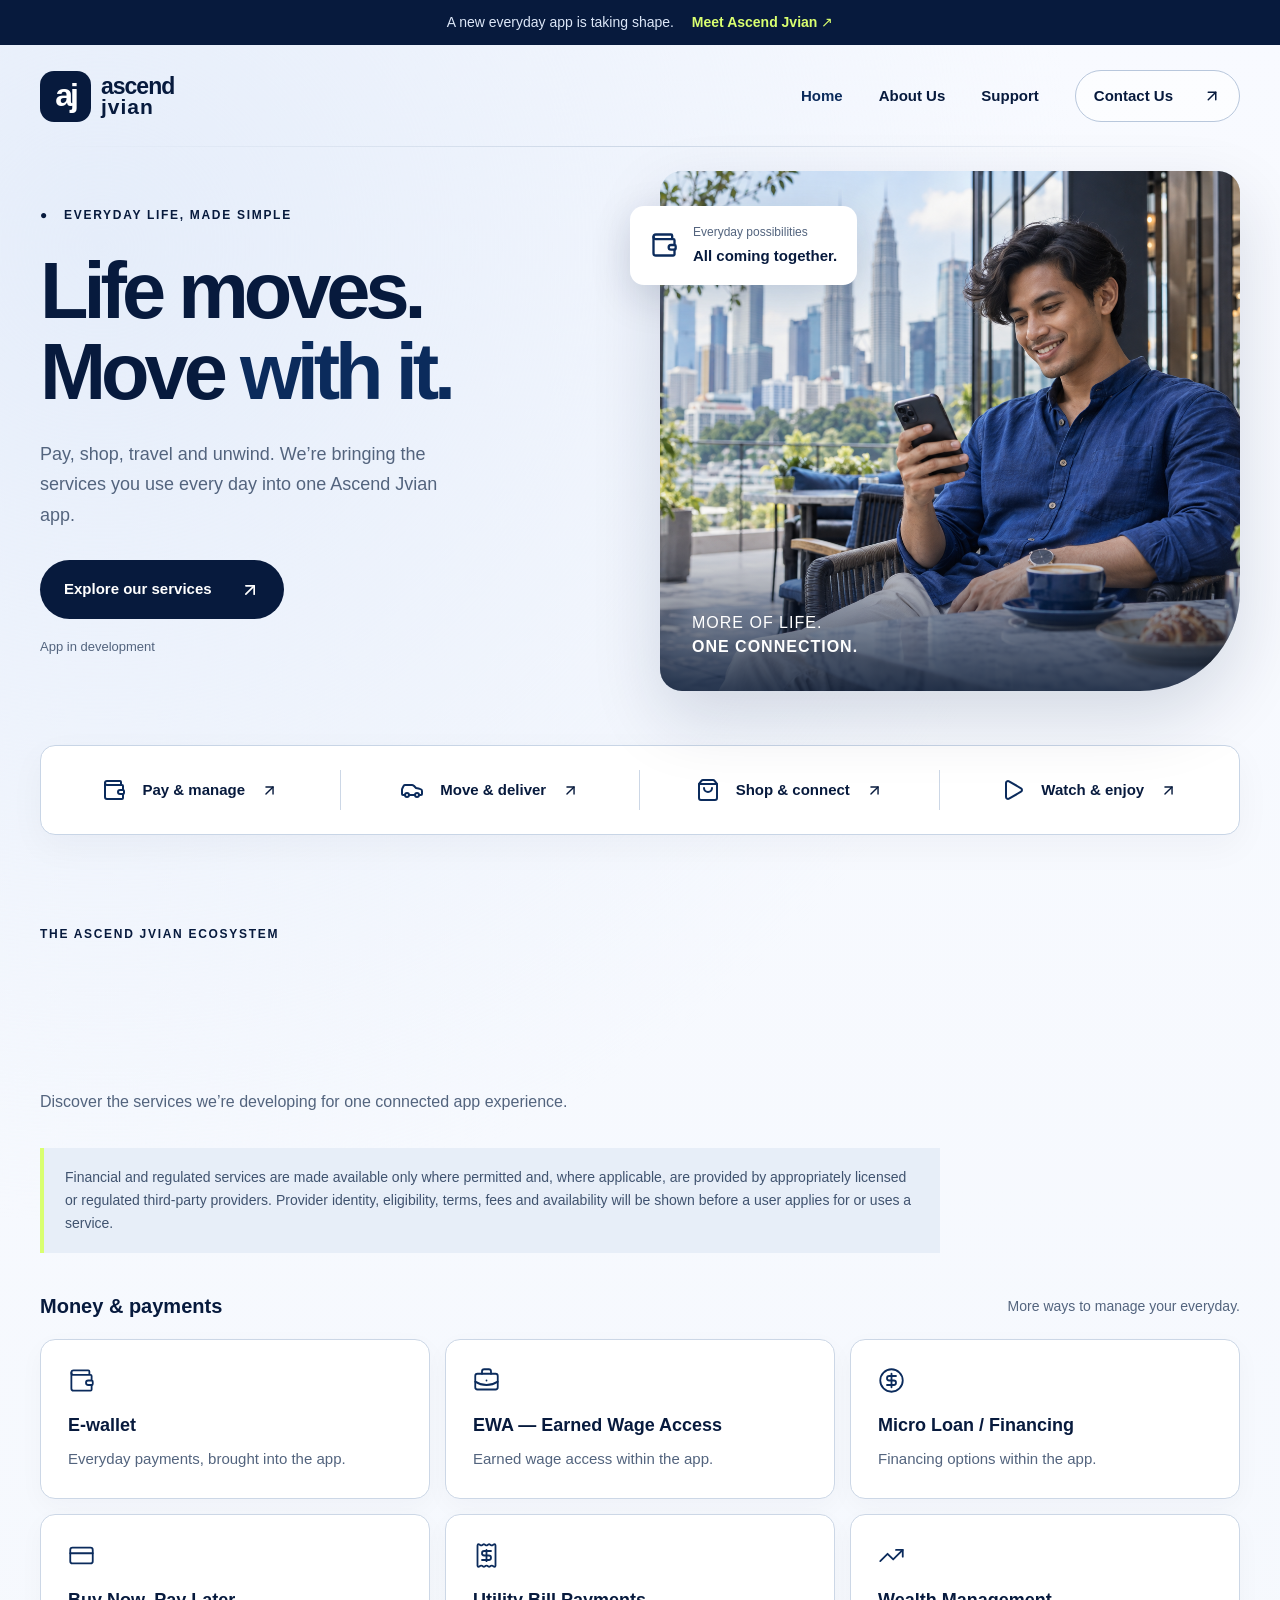
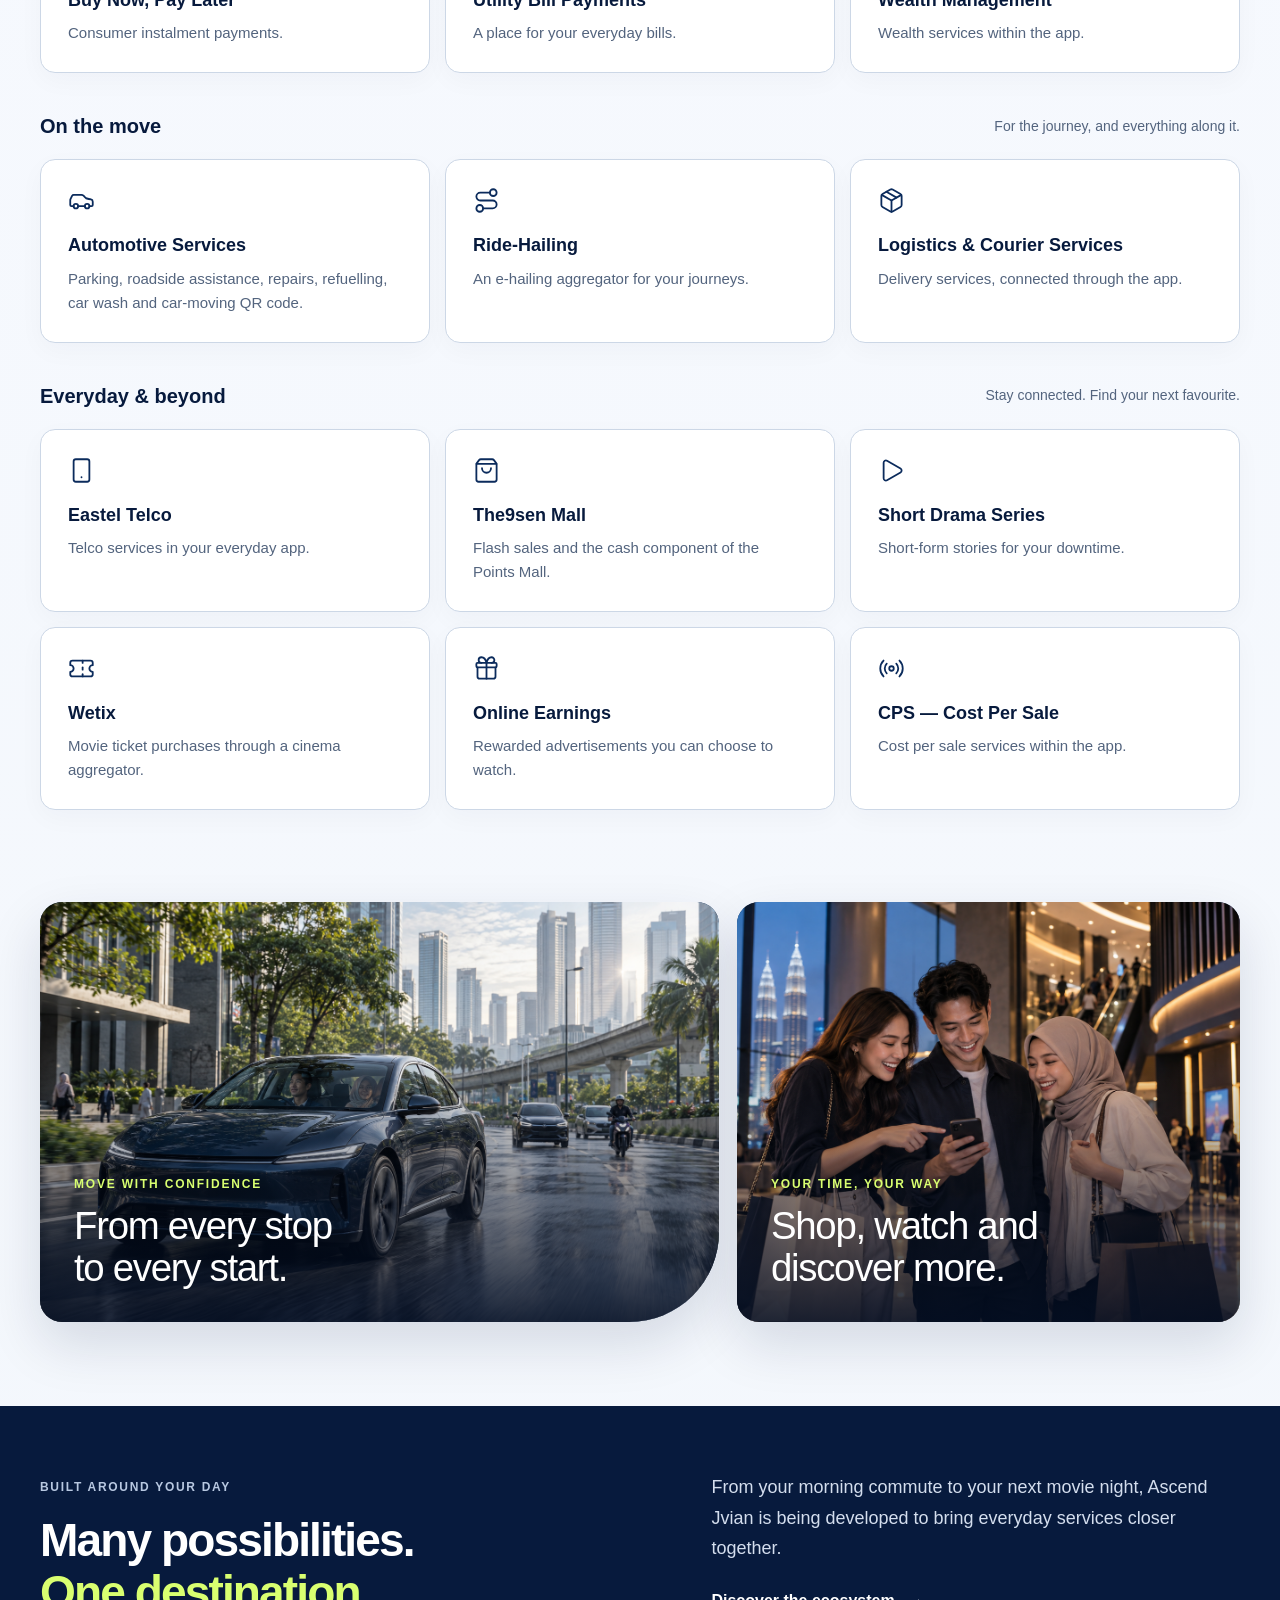
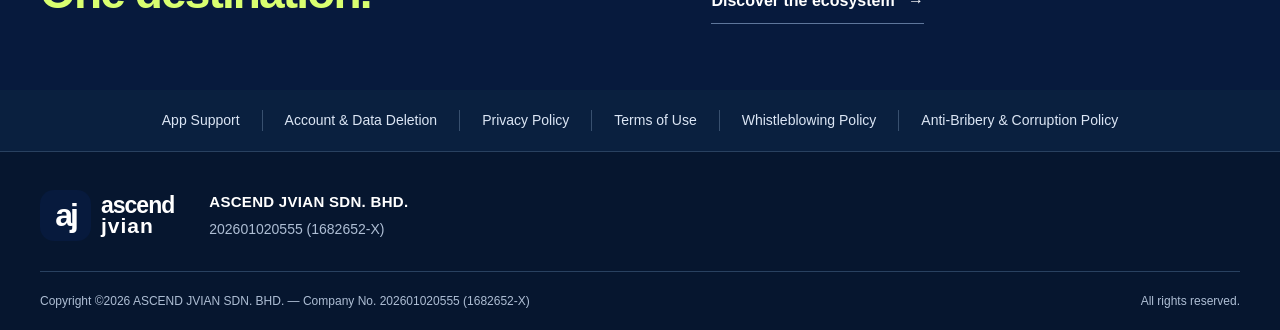
==== commit e5c6690a: "Add app support and compliance pages" ====
--- a/index.html
+++ b/index.html
@@ -1,4 +1,4 @@
 <!DOCTYPE html><html lang="en"><head><meta charSet="utf-8"/><meta name="viewport" content="width=device-width, initial-scale=1"/><link rel="preload" href="./lifestyle.png" as="image"/><link rel="preload" href="./mobility.png" as="image"/><link rel="preload" href="./lifestyle-discovery.png" as="image"/><title>Ascend Jvian | Your everyday, connected</title><meta name="description" content="Discover Ascend Jvian: an app in development bringing payments, mobility, shopping, connectivity and entertainment together."/>
 <style>/*! tailwindcss v4.2.1 | MIT License | https://tailwindcss.com */
-@layer properties{@supports (((-webkit-hyphens:none)) and (not (margin-trim:inline))) or ((-moz-orient:inline) and (not (color:rgb(from red r g b)))){:root,:host{--shimmer-angle:20deg}*,:before,:after{--tw-translate-x:0;--tw-translate-y:0;--tw-translate-z:0;--tw-rotate-x:initial;--tw-rotate-y:initial;--tw-rotate-z:initial;--tw-skew-x:initial;--tw-skew-y:initial;--tw-scroll-snap-strictness:proximity;--tw-space-x-reverse:0;--tw-border-style:solid;--tw-leading:initial;--tw-font-weight:initial;--tw-tracking:initial;--tw-ordinal:initial;--tw-slashed-zero:initial;--tw-numeric-figure:initial;--tw-numeric-spacing:initial;--tw-numeric-fraction:initial;--tw-shadow:0 0 #0000;--tw-shadow-color:initial;--tw-shadow-alpha:100%;--tw-inset-shadow:0 0 #0000;--tw-inset-shadow-color:initial;--tw-inset-shadow-alpha:100%;--tw-ring-color:initial;--tw-ring-shadow:0 0 #0000;--tw-inset-ring-color:initial;--tw-inset-ring-shadow:0 0 #0000;--tw-ring-inset:initial;--tw-ring-offset-width:0px;--tw-ring-offset-color:#fff;--tw-ring-offset-shadow:0 0 #0000;--tw-outline-style:solid;--tw-duration:initial;--tw-ease:initial;--tw-content:"";--tw-scale-x:1;--tw-scale-y:1;--tw-scale-z:1;--tw-blur:initial;--tw-brightness:initial;--tw-contrast:initial;--tw-grayscale:initial;--tw-hue-rotate:initial;--tw-invert:initial;--tw-opacity:initial;--tw-saturate:initial;--tw-sepia:initial;--tw-drop-shadow:initial;--tw-drop-shadow-color:initial;--tw-drop-shadow-alpha:100%;--tw-drop-shadow-size:initial;--tw-backdrop-blur:initial;--tw-backdrop-brightness:initial;--tw-backdrop-contrast:initial;--tw-backdrop-grayscale:initial;--tw-backdrop-hue-rotate:initial;--tw-backdrop-invert:initial;--tw-backdrop-opacity:initial;--tw-backdrop-saturate:initial;--tw-backdrop-sepia:initial;--tw-animation-delay:0s;--tw-animation-direction:normal;--tw-animation-duration:initial;--tw-animation-fill-mode:none;--tw-animation-iteration-count:1;--tw-enter-blur:0;--tw-enter-opacity:1;--tw-enter-rotate:0;--tw-enter-scale:1;--tw-enter-translate-x:0;--tw-enter-translate-y:0;--tw-exit-blur:0;--tw-exit-opacity:1;--tw-exit-rotate:0;--tw-exit-scale:1;--tw-exit-translate-x:0;--tw-exit-translate-y:0;--scroll-fade-t:0px;--scroll-fade-b:0px;--scroll-fade-s:0px;--scroll-fade-e:0px;--scroll-fade-mask:initial;--shimmer-image:initial;--shimmer-text-fill:initial}::backdrop{--tw-translate-x:0;--tw-translate-y:0;--tw-translate-z:0;--tw-rotate-x:initial;--tw-rotate-y:initial;--tw-rotate-z:initial;--tw-skew-x:initial;--tw-skew-y:initial;--tw-scroll-snap-strictness:proximity;--tw-space-x-reverse:0;--tw-border-style:solid;--tw-leading:initial;--tw-font-weight:initial;--tw-tracking:initial;--tw-ordinal:initial;--tw-slashed-zero:initial;--tw-numeric-figure:initial;--tw-numeric-spacing:initial;--tw-numeric-fraction:initial;--tw-shadow:0 0 #0000;--tw-shadow-color:initial;--tw-shadow-alpha:100%;--tw-inset-shadow:0 0 #0000;--tw-inset-shadow-color:initial;--tw-inset-shadow-alpha:100%;--tw-ring-color:initial;--tw-ring-shadow:0 0 #0000;--tw-inset-ring-color:initial;--tw-inset-ring-shadow:0 0 #0000;--tw-ring-inset:initial;--tw-ring-offset-width:0px;--tw-ring-offset-color:#fff;--tw-ring-offset-shadow:0 0 #0000;--tw-outline-style:solid;--tw-duration:initial;--tw-ease:initial;--tw-content:"";--tw-scale-x:1;--tw-scale-y:1;--tw-scale-z:1;--tw-blur:initial;--tw-brightness:initial;--tw-contrast:initial;--tw-grayscale:initial;--tw-hue-rotate:initial;--tw-invert:initial;--tw-opacity:initial;--tw-saturate:initial;--tw-sepia:initial;--tw-drop-shadow:initial;--tw-drop-shadow-color:initial;--tw-drop-shadow-alpha:100%;--tw-drop-shadow-size:initial;--tw-backdrop-blur:initial;--tw-backdrop-brightness:initial;--tw-backdrop-contrast:initial;--tw-backdrop-grayscale:initial;--tw-backdrop-hue-rotate:initial;--tw-backdrop-invert:initial;--tw-backdrop-opacity:initial;--tw-backdrop-saturate:initial;--tw-backdrop-sepia:initial;--tw-animation-delay:0s;--tw-animation-direction:normal;--tw-animation-duration:initial;--tw-animation-fill-mode:none;--tw-animation-iteration-count:1;--tw-enter-blur:0;--tw-enter-opacity:1;--tw-enter-rotate:0;--tw-enter-scale:1;--tw-enter-translate-x:0;--tw-enter-translate-y:0;--tw-exit-blur:0;--tw-exit-opacity:1;--tw-exit-rotate:0;--tw-exit-scale:1;--tw-exit-translate-x:0;--tw-exit-translate-y:0;--scroll-fade-t:0px;--scroll-fade-b:0px;--scroll-fade-s:0px;--scroll-fade-e:0px;--scroll-fade-mask:initial;--shimmer-image:initial;--shimmer-text-fill:initial}}}@layer theme{:root,:host{--font-mono:ui-monospace, SFMono-Regular, Menlo, Monaco, Consolas, "Liberation Mono", "Courier New", monospace;--color-black:#000;--color-white:#fff;--spacing:.25rem;--container-xs:20rem;--container-sm:24rem;--text-xs:.75rem;--text-xs--line-height:calc(1 / .75);--text-sm:.875rem;--text-sm--line-height:calc(1.25 / .875);--text-base:1rem;--text-base--line-height:calc(1.5 / 1);--font-weight-normal:400;--font-weight-medium:500;--tracking-tight:-.025em;--tracking-widest:.1em;--leading-tight:1.25;--leading-snug:1.375;--leading-normal:1.5;--leading-relaxed:1.625;--radius-sm:.25rem;--radius-md:.375rem;--radius-lg:.5rem;--radius-xl:.75rem;--radius-2xl:1rem;--radius-4xl:2rem;--ease-out:cubic-bezier(0, 0, .2, 1);--ease-in-out:cubic-bezier(.4, 0, .2, 1);--animate-spin:spin 1s linear infinite;--animate-pulse:pulse 2s cubic-bezier(.4, 0, .6, 1) infinite;--blur-xs:4px;--aspect-video:16 / 9;--default-transition-duration:.15s;--default-transition-timing-function:cubic-bezier(.4, 0, .2, 1);--default-font-family:Arial,Helvetica,sans-serif;--default-mono-font-family:var(--font-mono)}}@layer base{*,:after,:before{box-sizing:border-box;border:0 solid;margin:0;padding:0}::backdrop{box-sizing:border-box;border:0 solid;margin:0;padding:0}::file-selector-button{box-sizing:border-box;border:0 solid;margin:0;padding:0}html,:host{-webkit-text-size-adjust:100%;tab-size:4;line-height:1.5;font-family:var(--default-font-family,ui-sans-serif, system-ui, sans-serif, "Apple Color Emoji", "Segoe UI Emoji", "Segoe UI Symbol", "Noto Color Emoji");font-feature-settings:var(--default-font-feature-settings,normal);font-variation-settings:var(--default-font-variation-settings,normal);-webkit-tap-highlight-color:transparent}hr{height:0;color:inherit;border-top-width:1px}abbr:where([title]){-webkit-text-decoration:underline dotted;text-decoration:underline dotted}h1,h2,h3,h4,h5,h6{font-size:inherit;font-weight:inherit}a{color:inherit;-webkit-text-decoration:inherit;-webkit-text-decoration:inherit;-webkit-text-decoration:inherit;-webkit-text-decoration:inherit;text-decoration:inherit}b,strong{font-weight:bolder}code,kbd,samp,pre{font-family:var(--default-mono-font-family,ui-monospace, SFMono-Regular, Menlo, Monaco, Consolas, "Liberation Mono", "Courier New", monospace);font-feature-settings:var(--default-mono-font-feature-settings,normal);font-variation-settings:var(--default-mono-font-variation-settings,normal);font-size:1em}small{font-size:80%}sub,sup{vertical-align:baseline;font-size:75%;line-height:0;position:relative}sub{bottom:-.25em}sup{top:-.5em}table{text-indent:0;border-color:inherit;border-collapse:collapse}:-moz-focusring{outline:auto}progress{vertical-align:baseline}summary{display:list-item}ol,ul,menu{list-style:none}img,svg,video,canvas,audio,iframe,embed,object{vertical-align:middle;display:block}img,video{max-width:100%;height:auto}button,input,select,optgroup,textarea{font:inherit;font-feature-settings:inherit;font-variation-settings:inherit;letter-spacing:inherit;color:inherit;opacity:1;background-color:#0000;border-radius:0}::file-selector-button{font:inherit;font-feature-settings:inherit;font-variation-settings:inherit;letter-spacing:inherit;color:inherit;opacity:1;background-color:#0000;border-radius:0}:where(select:is([multiple],[size])) optgroup{font-weight:bolder}:where(select:is([multiple],[size])) optgroup option{padding-inline-start:20px}::file-selector-button{margin-inline-end:4px}::placeholder{opacity:1}@supports (not ((-webkit-appearance:-apple-pay-button))) or (contain-intrinsic-size:1px){::placeholder{color:currentColor}@supports (color:color-mix(in lab, red, red)){::placeholder{color:color-mix(in oklab, currentcolor 50%, transparent)}}}textarea{resize:vertical}::-webkit-search-decoration{-webkit-appearance:none}::-webkit-date-and-time-value{min-height:1lh;text-align:inherit}::-webkit-datetime-edit{display:inline-flex}::-webkit-datetime-edit-fields-wrapper{padding:0}::-webkit-datetime-edit{padding-block:0}::-webkit-datetime-edit-year-field{padding-block:0}::-webkit-datetime-edit-month-field{padding-block:0}::-webkit-datetime-edit-day-field{padding-block:0}::-webkit-datetime-edit-hour-field{padding-block:0}::-webkit-datetime-edit-minute-field{padding-block:0}::-webkit-datetime-edit-second-field{padding-block:0}::-webkit-datetime-edit-millisecond-field{padding-block:0}::-webkit-datetime-edit-meridiem-field{padding-block:0}::-webkit-calendar-picker-indicator{line-height:1}:-moz-ui-invalid{box-shadow:none}button,input:where([type=button],[type=reset],[type=submit]){-webkit-appearance:button;appearance:button}::file-selector-button{-webkit-appearance:button;appearance:button}::-webkit-inner-spin-button{height:auto}::-webkit-outer-spin-button{height:auto}[hidden]:where(:not([hidden=until-found])){display:none!important}}@layer components;@layer utilities{.\@container\/card-header{container:card-header/inline-size}.\@container\/field-group{container:field-group/inline-size}.\@container{container-type:inline-size}.pointer-events-auto{pointer-events:auto}.pointer-events-none{pointer-events:none}.invisible{visibility:hidden}.sr-only{clip-path:inset(50%);white-space:nowrap;border-width:0;width:1px;height:1px;margin:-1px;padding:0;position:absolute;overflow:hidden}.absolute{position:absolute}.fixed{position:fixed}.relative{position:relative}.static{position:static}.inset-0{inset:calc(var(--spacing) * 0)}.inset-x-0{inset-inline:calc(var(--spacing) * 0)}.inset-x-4{inset-inline:calc(var(--spacing) * 4)}.inset-y-0{inset-block:calc(var(--spacing) * 0)}.inset-s-1{inset-inline-start:calc(var(--spacing) * 1)}.inset-s-1\/2{inset-inline-start:50%}.start{inset-inline-start:var(--spacing)}.end{inset-inline-end:var(--spacing)}.-top-12{top:calc(var(--spacing) * -12)}.top-0{top:calc(var(--spacing) * 0)}.top-1{top:calc(var(--spacing) * 1)}.top-1\.5{top:calc(var(--spacing) * 1.5)}.top-1\/2{top:50%}.top-1\/3{top:33.3333%}.top-2{top:calc(var(--spacing) * 2)}.top-3{top:calc(var(--spacing) * 3)}.top-3\.5{top:calc(var(--spacing) * 3.5)}.top-\[60\%\]{top:60%}.top-full{top:100%}.top-px{top:1px}.-right-12{right:calc(var(--spacing) * -12)}.right-0{right:calc(var(--spacing) * 0)}.right-1{right:calc(var(--spacing) * 1)}.right-2{right:calc(var(--spacing) * 2)}.right-2\.5{right:calc(var(--spacing) * 2.5)}.right-3{right:calc(var(--spacing) * 3)}.-bottom-12{bottom:calc(var(--spacing) * -12)}.bottom-0{bottom:calc(var(--spacing) * 0)}.bottom-4{bottom:calc(var(--spacing) * 4)}.-left-12{left:calc(var(--spacing) * -12)}.left-1{left:calc(var(--spacing) * 1)}.left-1\.5{left:calc(var(--spacing) * 1.5)}.left-1\/2{left:50%}.left-3{left:calc(var(--spacing) * 3)}.isolate{isolation:isolate}.z-0{z-index:0}.z-1{z-index:1}.z-10{z-index:10}.z-20{z-index:20}.z-50{z-index:50}.z-\[calc\(1000-var\(--toast-index\)\)\]{z-index:calc(1000 - var(--toast-index))}.order-first{order:-9999}.order-last{order:9999}.col-start-2{grid-column-start:2}.row-span-2{grid-row:span 2/span 2}.row-start-1{grid-row-start:1}.m-\(--drawer-inset\,0px\){margin:var(--drawer-inset,0px)}.-mx-1{margin-inline:calc(var(--spacing) * -1)}.-mx-4{margin-inline:calc(var(--spacing) * -4)}.mx-2{margin-inline:calc(var(--spacing) * 2)}.mx-3{margin-inline:calc(var(--spacing) * 3)}.mx-3\.5{margin-inline:calc(var(--spacing) * 3.5)}.mx-auto{margin-inline:auto}.-my-2{margin-block:calc(var(--spacing) * -2)}.my-0{margin-block:calc(var(--spacing) * 0)}.my-0\.5{margin-block:calc(var(--spacing) * .5)}.my-1{margin-block:calc(var(--spacing) * 1)}.my-2{margin-block:calc(var(--spacing) * 2)}.my-auto{margin-block:auto}.-mt-4{margin-top:calc(var(--spacing) * -4)}.mt-0{margin-top:calc(var(--spacing) * 0)}.mt-0\.5{margin-top:calc(var(--spacing) * .5)}.mt-2{margin-top:calc(var(--spacing) * 2)}.mt-4{margin-top:calc(var(--spacing) * 4)}.mt-auto{margin-top:auto}.-mb-4{margin-bottom:calc(var(--spacing) * -4)}.mb-1{margin-bottom:calc(var(--spacing) * 1)}.mb-1\.5{margin-bottom:calc(var(--spacing) * 1.5)}.mb-2{margin-bottom:calc(var(--spacing) * 2)}.-ml-1{margin-left:calc(var(--spacing) * -1)}.-ml-4{margin-left:calc(var(--spacing) * -4)}.ml-1{margin-left:calc(var(--spacing) * 1)}.ml-4{margin-left:calc(var(--spacing) * 4)}.ml-auto{margin-left:auto}.line-clamp-1{-webkit-line-clamp:1;-webkit-box-orient:vertical;display:-webkit-box;overflow:hidden}.line-clamp-2{-webkit-line-clamp:2;-webkit-box-orient:vertical;display:-webkit-box;overflow:hidden}.no-scrollbar{-ms-overflow-style:none;scrollbar-width:none}.no-scrollbar::-webkit-scrollbar{display:none}.block{display:block}.contents{display:contents}.flex{display:flex}.grid{display:grid}.hidden{display:none}.inline-flex{display:inline-flex}.table{display:table}.table-caption{display:table-caption}.table-cell{display:table-cell}.table-row{display:table-row}.field-sizing-content{field-sizing:content}.aspect-\(--ratio\){aspect-ratio:var(--ratio)}.aspect-square{aspect-ratio:1}.aspect-video{aspect-ratio:var(--aspect-video)}.size-\(--cell-size\){width:var(--cell-size);height:var(--cell-size)}.size-2{width:calc(var(--spacing) * 2);height:calc(var(--spacing) * 2)}.size-2\.5{width:calc(var(--spacing) * 2.5);height:calc(var(--spacing) * 2.5)}.size-3{width:calc(var(--spacing) * 3);height:calc(var(--spacing) * 3)}.size-4{width:calc(var(--spacing) * 4);height:calc(var(--spacing) * 4)}.size-5{width:calc(var(--spacing) * 5);height:calc(var(--spacing) * 5)}.size-6{width:calc(var(--spacing) * 6);height:calc(var(--spacing) * 6)}.size-7{width:calc(var(--spacing) * 7);height:calc(var(--spacing) * 7)}.size-8{width:calc(var(--spacing) * 8);height:calc(var(--spacing) * 8)}.size-9{width:calc(var(--spacing) * 9);height:calc(var(--spacing) * 9)}.size-10{width:calc(var(--spacing) * 10);height:calc(var(--spacing) * 10)}.size-auto{width:auto;height:auto}.size-full{width:100%;height:100%}.h-\(--accordion-panel-height\){height:var(--accordion-panel-height)}.h-\(--cell-size\){height:var(--cell-size)}.h-\(--drawer-content-height\){height:var(--drawer-content-height)}.h-\(--height\){height:var(--height)}.h-\(--popup-height\){height:var(--popup-height)}.h-\(--positioner-height\){height:var(--positioner-height)}.h-1{height:calc(var(--spacing) * 1)}.h-1\.5{height:calc(var(--spacing) * 1.5)}.h-2{height:calc(var(--spacing) * 2)}.h-2\.5{height:calc(var(--spacing) * 2.5)}.h-4{height:calc(var(--spacing) * 4)}.h-5{height:calc(var(--spacing) * 5)}.h-6{height:calc(var(--spacing) * 6)}.h-7{height:calc(var(--spacing) * 7)}.h-8{height:calc(var(--spacing) * 8)}.h-8\!{height:calc(var(--spacing) * 8)!important}.h-9{height:calc(var(--spacing) * 9)}.h-10{height:calc(var(--spacing) * 10)}.h-12{height:calc(var(--spacing) * 12)}.h-\[calc\(--spacing\(5\.25\)\)\]{height:calc(calc(var(--spacing) * 5.25))}.h-\[calc\(100\%-1px\)\]{height:calc(100% - 1px)}.h-auto{height:auto}.h-full{height:100%}.h-max{height:max-content}.h-px{height:1px}.h-svh{height:100svh}.max-h-\(--available-height\){max-height:var(--available-height)}.max-h-\(--drawer-content-max-height\,none\){max-height:var(--drawer-content-max-height,none)}.max-h-72{max-height:calc(var(--spacing) * 72)}.max-h-\[min\(calc\(--spacing\(72\)---spacing\(9\)\)\,calc\(var\(--available-height\)---spacing\(9\)\)\)\]{max-height:min(calc(calc(var(--spacing) * 72) - calc(var(--spacing) * 9)), calc(var(--available-height) - calc(var(--spacing) * 9)))}.min-h-0{min-height:calc(var(--spacing) * 0)}.min-h-4{min-height:calc(var(--spacing) * 4)}.min-h-8{min-height:calc(var(--spacing) * 8)}.min-h-16{min-height:calc(var(--spacing) * 16)}.min-h-dvh{min-height:100dvh}.min-h-full{min-height:100%}.min-h-svh{min-height:100svh}.w-\(--anchor-width\){width:var(--anchor-width)}.w-\(--cell-size\){width:var(--cell-size)}.w-\(--drawer-content-width\,auto\){width:var(--drawer-content-width,auto)}.w-\(--popup-width\){width:var(--popup-width)}.w-\(--positioner-width\){width:var(--positioner-width)}.w-\(--sidebar-width\){width:var(--sidebar-width)}.w-0{width:calc(var(--spacing) * 0)}.w-1{width:calc(var(--spacing) * 1)}.w-2{width:calc(var(--spacing) * 2)}.w-2\.5{width:calc(var(--spacing) * 2.5)}.w-4{width:calc(var(--spacing) * 4)}.w-5{width:calc(var(--spacing) * 5)}.w-10{width:calc(var(--spacing) * 10)}.w-24{width:calc(var(--spacing) * 24)}.w-64{width:calc(var(--spacing) * 64)}.w-72{width:calc(var(--spacing) * 72)}.w-auto{width:auto}.w-fit{width:fit-content}.w-full{width:100%}.w-max{width:max-content}.w-px{width:1px}.max-w-\(--available-width\){max-width:var(--available-width)}.max-w-\(--skeleton-width\){max-width:var(--skeleton-width)}.max-w-\[80\%\]{max-width:80%}.max-w-\[calc\(100\%-2rem\)\]{max-width:calc(100% - 2rem)}.max-w-full{max-width:100%}.max-w-max{max-width:max-content}.max-w-sm{max-width:var(--container-sm)}.max-w-xs{max-width:var(--container-xs)}.min-w-\(--cell-size\){min-width:var(--cell-size)}.min-w-0{min-width:calc(var(--spacing) * 0)}.min-w-5{min-width:calc(var(--spacing) * 5)}.min-w-7{min-width:calc(var(--spacing) * 7)}.min-w-8{min-width:calc(var(--spacing) * 8)}.min-w-9{min-width:calc(var(--spacing) * 9)}.min-w-16{min-width:calc(var(--spacing) * 16)}.min-w-32{min-width:calc(var(--spacing) * 32)}.min-w-36{min-width:calc(var(--spacing) * 36)}.min-w-40{min-width:calc(var(--spacing) * 40)}.min-w-\[96px\]{min-width:96px}.min-w-\[calc\(var\(--anchor-width\)\+--spacing\(7\)\)\]{min-width:calc(var(--anchor-width) + calc(var(--spacing) * 7))}.flex-1{flex:1}.shrink-0{flex-shrink:0}.grow{flex-grow:1}.grow-0{flex-grow:0}.basis-full{flex-basis:100%}.caption-bottom{caption-side:bottom}.border-collapse{border-collapse:collapse}.origin-\(--transform-origin\){transform-origin:var(--transform-origin)}.origin-bottom{transform-origin:bottom}.-translate-x-1{--tw-translate-x:calc(var(--spacing) * -1);translate:var(--tw-translate-x) var(--tw-translate-y)}.-translate-x-1\/2{--tw-translate-x:calc(calc(1 / 2 * 100%) * -1);translate:var(--tw-translate-x) var(--tw-translate-y)}.-translate-x-px{--tw-translate-x:-1px;translate:var(--tw-translate-x) var(--tw-translate-y)}.translate-x-px{--tw-translate-x:1px;translate:var(--tw-translate-x) var(--tw-translate-y)}.-translate-y-1{--tw-translate-y:calc(var(--spacing) * -1);translate:var(--tw-translate-x) var(--tw-translate-y)}.-translate-y-1\/2{--tw-translate-y:calc(calc(1 / 2 * 100%) * -1);translate:var(--tw-translate-x) var(--tw-translate-y)}.-translate-y-3{--tw-translate-y:calc(var(--spacing) * -3);translate:var(--tw-translate-x) var(--tw-translate-y)}.-translate-y-3\/4{--tw-translate-y:calc(calc(3 / 4 * 100%) * -1);translate:var(--tw-translate-x) var(--tw-translate-y)}.translate-y-0{--tw-translate-y:calc(var(--spacing) * 0);translate:var(--tw-translate-x) var(--tw-translate-y)}.translate-y-3{--tw-translate-y:calc(var(--spacing) * 3);translate:var(--tw-translate-x) var(--tw-translate-y)}.translate-y-3\/4{--tw-translate-y:calc(3 / 4 * 100%);translate:var(--tw-translate-x) var(--tw-translate-y)}.translate-y-\[calc\(-50\%-2px\)\]{--tw-translate-y:calc(-50% - 2px);translate:var(--tw-translate-x) var(--tw-translate-y)}.rotate-45{rotate:45deg}.rotate-90{rotate:90deg}.\[transform\:translateX\(var\(--toast-swipe-movement-x\)\)_translateY\(calc\(var\(--toast-swipe-movement-y\)-\(var\(--toast-index\)\*var\(--peek\)\)-\(var\(--shrink\)\*var\(--height\)\)\)\)_scale\(var\(--scale\)\)\]{transform:translateX(var(--toast-swipe-movement-x)) translateY(calc(var(--toast-swipe-movement-y) - (var(--toast-index) * var(--peek)) - (var(--shrink) * var(--height)))) scale(var(--scale))}.transform-\[translate3d\(var\(--translate-x\,0px\)\,var\(--translate-y\,0px\)\,0\)_scale\(var\(--stack-scale\)\)\]{transform:translate3d(var(--translate-x,0px),var(--translate-y,0px),0) scale(var(--stack-scale))}.shimmer{--_spread:var(--shimmer-spread,calc(3ch + 40px));--_base:currentColor;--_highlight:var(--shimmer-color,oklch(from currentColor l c h / calc(alpha* .2)));background-image:var(--shimmer-image,linear-gradient(calc(90deg + var(--shimmer-angle)), var(--_base) calc(50% - var(--_spread)), var(--_highlight) calc(50% - var(--_spread) * .5), var(--_highlight) 50%, var(--_highlight) calc(50% + var(--_spread) * .5), var(--_base) calc(50% + var(--_spread))))}@supports (color:color-mix(in lab, red, red)){.shimmer{background-image:var(--shimmer-image,linear-gradient(calc(90deg + var(--shimmer-angle)), var(--_base) calc(50% - var(--_spread)), color-mix(in oklch, var(--_highlight), var(--_base) 50%) calc(50% - var(--_spread) * .5), var(--_highlight) 50%, color-mix(in oklch, var(--_highlight), var(--_base) 50%) calc(50% + var(--_spread) * .5), var(--_base) calc(50% + var(--_spread))))}}.shimmer{background-repeat:no-repeat;background-size:calc(200% + var(--_spread) * 2) 100%;-webkit-text-fill-color:var(--shimmer-text-fill,transparent);animation:tw-shimmer var(--shimmer-duration,2s) linear infinite;background-position:0 0;-webkit-background-clip:text;background-clip:text}@media (prefers-color-scheme:dark){.shimmer{--_highlight:var(--shimmer-color,oklch(from currentColor max(.8, calc(l + .4)) c h / calc(alpha + .4)))}}.shimmer:where([dir=rtl],[dir=rtl] *){animation-direction:reverse}.scroll-fade-x{--_scroll-fade-size-s:var(--scroll-fade-s-size,var(--scroll-fade-size,min(12%, calc(var(--spacing) * 10))));--_scroll-fade-size-e:var(--scroll-fade-e-size,var(--scroll-fade-size,min(12%, calc(var(--spacing) * 10))));--scroll-fade-inline:linear-gradient(to right, transparent 0, #000 var(--scroll-fade-s,0px), #000 calc(100% - var(--scroll-fade-e,0px)), transparent 100%)}.scroll-fade-x:where([dir=rtl],[dir=rtl] *){--scroll-fade-inline:linear-gradient(to left, transparent 0, #000 var(--scroll-fade-s,0px), #000 calc(100% - var(--scroll-fade-e,0px)), transparent 100%)}.scroll-fade-x{-webkit-mask-image:var(--scroll-fade-mask,var(--scroll-fade-inline));-webkit-mask-image:var(--scroll-fade-mask,var(--scroll-fade-inline));-webkit-mask-image:var(--scroll-fade-mask,var(--scroll-fade-inline));-webkit-mask-image:var(--scroll-fade-mask,var(--scroll-fade-inline));mask-image:var(--scroll-fade-mask,var(--scroll-fade-inline));-webkit-mask-composite:source-in;-webkit-mask-composite:source-in;-webkit-mask-composite:source-in;-webkit-mask-repeat:no-repeat;mask-repeat:no-repeat;-webkit-mask-composite:source-in;mask-composite:intersect}@supports (animation-timeline:scroll()){.scroll-fade-x{animation:1ms ease-in-out scroll-fade-reveal-s,1ms ease-in-out scroll-fade-reveal-e;animation-timeline:scroll(self inline),scroll(self inline);animation-range:0 var(--scroll-fade-reveal,calc(var(--spacing) * 24)), calc(100% - var(--scroll-fade-reveal,calc(var(--spacing) * 24))) 100%;animation-fill-mode:both}}@supports not (animation-timeline:scroll()){.scroll-fade-x{--scroll-fade-s:var(--_scroll-fade-size-s);--scroll-fade-e:var(--_scroll-fade-size-e)}}.scroll-fade-b{--_scroll-fade-size-b:var(--scroll-fade-b-size,var(--scroll-fade-size,min(12%, calc(var(--spacing) * 10))));--scroll-fade-mask:linear-gradient(to bottom, #000 0, #000 calc(100% - var(--scroll-fade-b,0px)), transparent 100%);-webkit-mask-image:var(--scroll-fade-mask);-webkit-mask-image:var(--scroll-fade-mask);-webkit-mask-image:var(--scroll-fade-mask);-webkit-mask-image:var(--scroll-fade-mask);mask-image:var(--scroll-fade-mask);-webkit-mask-composite:source-in;-webkit-mask-composite:source-in;-webkit-mask-composite:source-in;-webkit-mask-repeat:no-repeat;mask-repeat:no-repeat;-webkit-mask-composite:source-in;mask-composite:intersect}@supports (animation-timeline:scroll()){.scroll-fade-b{animation:1ms ease-in-out scroll-fade-reveal-b;animation-timeline:scroll(self y);animation-range:calc(100% - var(--scroll-fade-reveal,calc(var(--spacing) * 24))) 100%;animation-fill-mode:both}}@supports not (animation-timeline:scroll()){.scroll-fade-b{--scroll-fade-b:var(--_scroll-fade-size-b)}}.animate-caret-blink{animation:1.25s ease-out infinite caret-blink}.animate-pulse{animation:var(--animate-pulse)}.animate-spin{animation:var(--animate-spin)}.cursor-default{cursor:default}.cursor-grab{cursor:grab}.cursor-text{cursor:text}.touch-manipulation{touch-action:manipulation}.touch-none{touch-action:none}.resize-none{resize:none}.snap-x{scroll-snap-type:x var(--tw-scroll-snap-strictness)}.snap-mandatory{--tw-scroll-snap-strictness:mandatory}.scroll-my-1{scroll-margin-block:calc(var(--spacing) * 1)}.scroll-px-1{scroll-padding-inline:calc(var(--spacing) * 1)}.scroll-py-1{scroll-padding-block:calc(var(--spacing) * 1)}.list-disc{list-style-type:disc}.list-none{list-style-type:none}.appearance-none{-webkit-appearance:none;appearance:none}.auto-rows-min{grid-auto-rows:min-content}.grid-rows-\[auto_1fr\]{grid-template-rows:auto 1fr}.flex-col{flex-direction:column}.flex-col-reverse{flex-direction:column-reverse}.flex-row{flex-direction:row}.flex-wrap{flex-wrap:wrap}.place-content-center{place-content:center}.place-items-center{place-items:center}.items-center{align-items:center}.items-end{align-items:flex-end}.items-start{align-items:flex-start}.items-stretch{align-items:stretch}.justify-between{justify-content:space-between}.justify-center{justify-content:center}.justify-start{justify-content:flex-start}.gap-\(--card-spacing\){gap:var(--card-spacing)}.gap-0{gap:calc(var(--spacing) * 0)}.gap-0\.5{gap:calc(var(--spacing) * .5)}.gap-1{gap:calc(var(--spacing) * 1)}.gap-1\.5{gap:calc(var(--spacing) * 1.5)}.gap-2{gap:calc(var(--spacing) * 2)}.gap-2\.5{gap:calc(var(--spacing) * 2.5)}.gap-3{gap:calc(var(--spacing) * 3)}.gap-4{gap:calc(var(--spacing) * 4)}.gap-5{gap:calc(var(--spacing) * 5)}.gap-6{gap:calc(var(--spacing) * 6)}.gap-\[--spacing\(var\(--gap\)\)\]{gap:calc(var(--spacing) * var(--gap))}:where(.-space-x-2>:not(:last-child)){--tw-space-x-reverse:0;margin-inline-start:calc(calc(var(--spacing) * -2) * var(--tw-space-x-reverse));margin-inline-end:calc(calc(var(--spacing) * -2) * calc(1 - var(--tw-space-x-reverse)))}.self-end{align-self:flex-end}.self-start{align-self:flex-start}.self-stretch{align-self:stretch}.justify-self-end{justify-self:flex-end}.truncate{text-overflow:ellipsis;white-space:nowrap;overflow:hidden}.overflow-auto{overflow:auto}.overflow-hidden{overflow:hidden}.overflow-x-auto{overflow-x:auto}.overflow-x-hidden{overflow-x:hidden}.overflow-y-auto{overflow-y:auto}.overscroll-contain{overscroll-behavior:contain}.overscroll-x-contain{overscroll-behavior-x:contain}.rounded-\(--cell-radius\){border-radius:var(--cell-radius)}.rounded-2xl{border-radius:var(--radius-2xl)}.rounded-4xl{border-radius:var(--radius-4xl)}.rounded-\[2px\]{border-radius:2px}.rounded-\[4px\]{border-radius:4px}.rounded-\[calc\(var\(--radius\)-3px\)\]{border-radius:calc(var(--radius) - 3px)}.rounded-\[inherit\]{border-radius:inherit}.rounded-\[min\(var\(--radius-md\)\,10px\)\]{border-radius:min(var(--radius-md), 10px)}.rounded-\[min\(var\(--radius-md\)\,12px\)\]{border-radius:min(var(--radius-md), 12px)}.rounded-full{border-radius:2147483647px}.rounded-lg{border-radius:var(--radius-lg)}.rounded-lg\!{border-radius:var(--radius-lg)!important}.rounded-md{border-radius:var(--radius-md)}.rounded-none{border-radius:0}.rounded-sm{border-radius:var(--radius-sm)}.rounded-xl{border-radius:var(--radius-xl)}.rounded-xl\!{border-radius:var(--radius-xl)!important}.rounded-t-xl{border-top-left-radius:var(--radius-xl);border-top-right-radius:var(--radius-xl)}.rounded-l-\(--cell-radius\){border-top-left-radius:var(--cell-radius);border-bottom-left-radius:var(--cell-radius)}.rounded-tl-sm{border-top-left-radius:var(--radius-sm)}.rounded-r-\(--cell-radius\){border-top-right-radius:var(--cell-radius);border-bottom-right-radius:var(--cell-radius)}.rounded-b-xl{border-bottom-right-radius:var(--radius-xl);border-bottom-left-radius:var(--radius-xl)}.border{border-style:var(--tw-border-style);border-width:1px}.border-0{border-style:var(--tw-border-style);border-width:0}.border-\[1\.5px\]{border-style:var(--tw-border-style);border-width:1.5px}.border-y{border-block-style:var(--tw-border-style);border-block-width:1px}.border-t{border-top-style:var(--tw-border-style);border-top-width:1px}.border-r{border-right-style:var(--tw-border-style);border-right-width:1px}.border-b{border-bottom-style:var(--tw-border-style);border-bottom-width:1px}.border-l{border-left-style:var(--tw-border-style);border-left-width:1px}.border-dashed{--tw-border-style:dashed;border-style:dashed}.border-none{--tw-border-style:none;border-style:none}.border-\(--color-border\){border-color:var(--color-border)}.border-transparent{border-color:#0000}.bg-\(--color-bg\){background-color:var(--color-bg)}.bg-\[Canvas\]{background-color:canvas}.bg-background{background-color:var(--background)}.bg-black{background-color:var(--color-black)}.bg-black\/10{background-color:#0000001a}@supports (color:color-mix(in lab, red, red)){.bg-black\/10{background-color:color-mix(in oklab, var(--color-black) 10%, transparent)}}.bg-foreground{background-color:var(--foreground)}.bg-primary{background-color:var(--primary)}.bg-transparent{background-color:#0000}.bg-white{background-color:var(--color-white)}.bg-clip-padding{background-clip:padding-box}.fill-foreground{fill:var(--foreground)}.object-cover{object-fit:cover}.p-\(--card-spacing\){padding:var(--card-spacing)}.p-0{padding:calc(var(--spacing) * 0)}.p-1{padding:calc(var(--spacing) * 1)}.p-2{padding:calc(var(--spacing) * 2)}.p-2\.5{padding:calc(var(--spacing) * 2.5)}.p-4{padding:calc(var(--spacing) * 4)}.p-6{padding:calc(var(--spacing) * 6)}.p-\[3px\]{padding:3px}.p-px{padding:1px}.px-\(--card-spacing\){padding-inline:var(--card-spacing)}.px-\(--cell-size\){padding-inline:var(--cell-size)}.px-1{padding-inline:calc(var(--spacing) * 1)}.px-1\.5{padding-inline:calc(var(--spacing) * 1.5)}.px-2{padding-inline:calc(var(--spacing) * 2)}.px-2\.5{padding-inline:calc(var(--spacing) * 2.5)}.px-3{padding-inline:calc(var(--spacing) * 3)}.py-\(--card-spacing\){padding-block:var(--card-spacing)}.py-0{padding-block:calc(var(--spacing) * 0)}.py-0\.5{padding-block:calc(var(--spacing) * .5)}.py-1{padding-block:calc(var(--spacing) * 1)}.py-1\.5{padding-block:calc(var(--spacing) * 1.5)}.py-2{padding-block:calc(var(--spacing) * 2)}.py-2\.5{padding-block:calc(var(--spacing) * 2.5)}.py-6{padding-block:calc(var(--spacing) * 6)}.py-\[2px\]{padding-block:2px}.pt-0{padding-top:calc(var(--spacing) * 0)}.pt-2{padding-top:calc(var(--spacing) * 2)}.pt-3{padding-top:calc(var(--spacing) * 3)}.pt-4{padding-top:calc(var(--spacing) * 4)}.pr-1{padding-right:calc(var(--spacing) * 1)}.pr-1\.5{padding-right:calc(var(--spacing) * 1.5)}.pr-1\.5\!{padding-right:calc(var(--spacing) * 1.5)!important}.pr-2{padding-right:calc(var(--spacing) * 2)}.pr-8{padding-right:calc(var(--spacing) * 8)}.pb-0{padding-bottom:calc(var(--spacing) * 0)}.pb-2{padding-bottom:calc(var(--spacing) * 2)}.pb-2\.5{padding-bottom:calc(var(--spacing) * 2.5)}.pb-3{padding-bottom:calc(var(--spacing) * 3)}.pl-1{padding-left:calc(var(--spacing) * 1)}.pl-1\.5{padding-left:calc(var(--spacing) * 1.5)}.pl-1\.5\!{padding-left:calc(var(--spacing) * 1.5)!important}.pl-2{padding-left:calc(var(--spacing) * 2)}.pl-2\.5{padding-left:calc(var(--spacing) * 2.5)}.pl-4{padding-left:calc(var(--spacing) * 4)}.pl-7{padding-left:calc(var(--spacing) * 7)}.text-center{text-align:center}.text-left{text-align:left}.align-middle{vertical-align:middle}.font-mono{font-family:var(--font-mono)}.font-sans{font-family:Arial,Helvetica,sans-serif}.text-base{font-size:var(--text-base);line-height:var(--tw-leading,var(--text-base--line-height))}.text-sm{font-size:var(--text-sm);line-height:var(--tw-leading,var(--text-sm--line-height))}.text-sm\/relaxed{font-size:var(--text-sm);line-height:var(--leading-relaxed)}.text-xs{font-size:var(--text-xs);line-height:var(--tw-leading,var(--text-xs--line-height))}.text-\[0\.8rem\]{font-size:.8rem}.leading-none{--tw-leading:1;line-height:1}.leading-normal{--tw-leading:var(--leading-normal);line-height:var(--leading-normal)}.leading-relaxed{--tw-leading:var(--leading-relaxed);line-height:var(--leading-relaxed)}.leading-snug{--tw-leading:var(--leading-snug);line-height:var(--leading-snug)}.leading-tight{--tw-leading:var(--leading-tight);line-height:var(--leading-tight)}.font-medium{--tw-font-weight:var(--font-weight-medium);font-weight:var(--font-weight-medium)}.font-normal{--tw-font-weight:var(--font-weight-normal);font-weight:var(--font-weight-normal)}.tracking-tight{--tw-tracking:var(--tracking-tight);letter-spacing:var(--tracking-tight)}.tracking-widest{--tw-tracking:var(--tracking-widest);letter-spacing:var(--tracking-widest)}.text-balance{text-wrap:balance}.wrap-break-word{overflow-wrap:break-word}.whitespace-nowrap{white-space:nowrap}.text-\[CanvasText\]{color:canvastext}.text-background{color:var(--background)}.text-current{color:currentColor}.text-foreground,.text-foreground\/60{color:var(--foreground)}@supports (color:color-mix(in lab, red, red)){.text-foreground\/60{color:color-mix(in oklab, var(--foreground) 60%, transparent)}}.text-primary{color:var(--primary)}.tabular-nums{--tw-numeric-spacing:tabular-nums;font-variant-numeric:var(--tw-ordinal,) var(--tw-slashed-zero,) var(--tw-numeric-figure,) var(--tw-numeric-spacing,) var(--tw-numeric-fraction,)}.underline-offset-4{text-underline-offset:4px}.opacity-0{opacity:0}.opacity-50{opacity:.5}.opacity-60{opacity:.6}.opacity-\[max\(var\(--drawer-overlay-min-opacity\,0\)\,calc\(1-var\(--drawer-swipe-progress\)\)\)\]{opacity:max(var(--drawer-overlay-min-opacity,0), calc(1 - var(--drawer-swipe-progress)))}.bg-blend-color{background-blend-mode:color}.shadow{--tw-shadow:0 1px 3px 0 var(--tw-shadow-color,#0000001a), 0 1px 2px -1px var(--tw-shadow-color,#0000001a);box-shadow:var(--tw-inset-shadow), var(--tw-inset-ring-shadow), var(--tw-ring-offset-shadow), var(--tw-ring-shadow), var(--tw-shadow)}.shadow-\[0_0_0_1px_var\(--sidebar-border\)\]{--tw-shadow:0 0 0 1px var(--tw-shadow-color,var(--sidebar-border));box-shadow:var(--tw-inset-shadow), var(--tw-inset-ring-shadow), var(--tw-ring-offset-shadow), var(--tw-ring-shadow), var(--tw-shadow)}.shadow-lg{--tw-shadow:0 10px 15px -3px var(--tw-shadow-color,#0000001a), 0 4px 6px -4px var(--tw-shadow-color,#0000001a);box-shadow:var(--tw-inset-shadow), var(--tw-inset-ring-shadow), var(--tw-ring-offset-shadow), var(--tw-ring-shadow), var(--tw-shadow)}.shadow-md{--tw-shadow:0 4px 6px -1px var(--tw-shadow-color,#0000001a), 0 2px 4px -2px var(--tw-shadow-color,#0000001a);box-shadow:var(--tw-inset-shadow), var(--tw-inset-ring-shadow), var(--tw-ring-offset-shadow), var(--tw-ring-shadow), var(--tw-shadow)}.shadow-none{--tw-shadow:0 0 #0000;box-shadow:var(--tw-inset-shadow), var(--tw-inset-ring-shadow), var(--tw-ring-offset-shadow), var(--tw-ring-shadow), var(--tw-shadow)}.shadow-none\!{--tw-shadow:0 0 #0000!important;box-shadow:var(--tw-inset-shadow), var(--tw-inset-ring-shadow), var(--tw-ring-offset-shadow), var(--tw-ring-shadow), var(--tw-shadow)!important}.shadow-xl{--tw-shadow:0 20px 25px -5px var(--tw-shadow-color,#0000001a), 0 8px 10px -6px var(--tw-shadow-color,#0000001a);box-shadow:var(--tw-inset-shadow), var(--tw-inset-ring-shadow), var(--tw-ring-offset-shadow), var(--tw-ring-shadow), var(--tw-shadow)}.ring-0{--tw-ring-shadow:var(--tw-ring-inset,) 0 0 0 calc(0px + var(--tw-ring-offset-width)) var(--tw-ring-color,currentcolor);box-shadow:var(--tw-inset-shadow), var(--tw-inset-ring-shadow), var(--tw-ring-offset-shadow), var(--tw-ring-shadow), var(--tw-shadow)}.ring-1{--tw-ring-shadow:var(--tw-ring-inset,) 0 0 0 calc(1px + var(--tw-ring-offset-width)) var(--tw-ring-color,currentcolor);box-shadow:var(--tw-inset-shadow), var(--tw-inset-ring-shadow), var(--tw-ring-offset-shadow), var(--tw-ring-shadow), var(--tw-shadow)}.ring-2{--tw-ring-shadow:var(--tw-ring-inset,) 0 0 0 calc(2px + var(--tw-ring-offset-width)) var(--tw-ring-color,currentcolor);box-shadow:var(--tw-inset-shadow), var(--tw-inset-ring-shadow), var(--tw-ring-offset-shadow), var(--tw-ring-shadow), var(--tw-shadow)}.ring-3{--tw-ring-shadow:var(--tw-ring-inset,) 0 0 0 calc(3px + var(--tw-ring-offset-width)) var(--tw-ring-color,currentcolor);box-shadow:var(--tw-inset-shadow), var(--tw-inset-ring-shadow), var(--tw-ring-offset-shadow), var(--tw-ring-shadow), var(--tw-shadow)}.ring-background{--tw-ring-color:var(--background)}.ring-foreground,.ring-foreground\/10{--tw-ring-color:var(--foreground)}@supports (color:color-mix(in lab, red, red)){.ring-foreground\/10{--tw-ring-color:color-mix(in oklab, var(--foreground) 10%, transparent)}}.ring-offset-background{--tw-ring-offset-color:var(--background)}.outline-hidden{--tw-outline-style:none;outline-style:none}@media (forced-colors:active){.outline-hidden{outline-offset:2px;outline:2px solid #0000}}.outline{outline-style:var(--tw-outline-style);outline-width:1px}.transition{transition-property:color,background-color,border-color,outline-color,text-decoration-color,fill,stroke,--tw-gradient-from,--tw-gradient-via,--tw-gradient-to,opacity,box-shadow,transform,translate,scale,rotate,filter,-webkit-backdrop-filter,backdrop-filter,display,content-visibility,overlay,pointer-events;transition-timing-function:var(--tw-ease,var(--default-transition-timing-function));transition-duration:var(--tw-duration,var(--default-transition-duration))}.transition-\[color\,box-shadow\]{transition-property:color,box-shadow;transition-timing-function:var(--tw-ease,var(--default-transition-timing-function));transition-duration:var(--tw-duration,var(--default-transition-duration))}.transition-\[left\,right\,width\]{transition-property:left,right,width;transition-timing-function:var(--tw-ease,var(--default-transition-timing-function));transition-duration:var(--tw-duration,var(--default-transition-duration))}.transition-\[margin\,opacity\]{transition-property:margin,opacity;transition-timing-function:var(--tw-ease,var(--default-transition-timing-function));transition-duration:var(--tw-duration,var(--default-transition-duration))}.transition-\[opacity\,transform\,translate\]{transition-property:opacity,transform,translate;transition-timing-function:var(--tw-ease,var(--default-transition-timing-function));transition-duration:var(--tw-duration,var(--default-transition-duration))}.transition-\[opacity\,transform\,width\,height\,scale\,translate\]{transition-property:opacity,transform,width,height,scale,translate;transition-timing-function:var(--tw-ease,var(--default-transition-timing-function));transition-duration:var(--tw-duration,var(--default-transition-duration))}.transition-\[top\,left\,right\,bottom\]{transition-property:top,left,right,bottom;transition-timing-function:var(--tw-ease,var(--default-transition-timing-function));transition-duration:var(--tw-duration,var(--default-transition-duration))}.transition-\[transform\,height\,opacity\,filter\]{transition-property:transform,height,opacity,filter;transition-timing-function:var(--tw-ease,var(--default-transition-timing-function));transition-duration:var(--tw-duration,var(--default-transition-duration))}.transition-\[translate\,scale\,opacity\]{transition-property:translate,scale,opacity;transition-timing-function:var(--tw-ease,var(--default-transition-timing-function));transition-duration:var(--tw-duration,var(--default-transition-duration))}.transition-\[width\,height\,padding\]{transition-property:width,height,padding;transition-timing-function:var(--tw-ease,var(--default-transition-timing-function));transition-duration:var(--tw-duration,var(--default-transition-duration))}.transition-\[width\]{transition-property:width;transition-timing-function:var(--tw-ease,var(--default-transition-timing-function));transition-duration:var(--tw-duration,var(--default-transition-duration))}.transition-all{transition-property:all;transition-timing-function:var(--tw-ease,var(--default-transition-timing-function));transition-duration:var(--tw-duration,var(--default-transition-duration))}.transition-colors{transition-property:color,background-color,border-color,outline-color,text-decoration-color,fill,stroke,--tw-gradient-from,--tw-gradient-via,--tw-gradient-to;transition-timing-function:var(--tw-ease,var(--default-transition-timing-function));transition-duration:var(--tw-duration,var(--default-transition-duration))}.transition-opacity{transition-property:opacity;transition-timing-function:var(--tw-ease,var(--default-transition-timing-function));transition-duration:var(--tw-duration,var(--default-transition-duration))}.transition-transform{transition-property:transform,translate,scale,rotate;transition-timing-function:var(--tw-ease,var(--default-transition-timing-function));transition-duration:var(--tw-duration,var(--default-transition-duration))}.transition-none{transition-property:none}.duration-100{--tw-duration:.1s;transition-duration:.1s}.duration-150{--tw-duration:.15s;transition-duration:.15s}.duration-200{--tw-duration:.2s;transition-duration:.2s}.duration-250{--tw-duration:.25s;transition-duration:.25s}.duration-300{--tw-duration:.3s;transition-duration:.3s}.duration-450{--tw-duration:.45s;transition-duration:.45s}.duration-1000{--tw-duration:1s;transition-duration:1s}.duration-\[0\.35s\]{--tw-duration:.35s;transition-duration:.35s}.ease-\[cubic-bezier\(0\.22\,1\,0\.36\,1\)\]{--tw-ease:cubic-bezier(.22,1,.36,1);transition-timing-function:cubic-bezier(.22,1,.36,1)}.ease-\[cubic-bezier\(0\.32\,0\.72\,0\,1\)\]{--tw-ease:cubic-bezier(.32,.72,0,1);transition-timing-function:cubic-bezier(.32,.72,0,1)}.ease-\[cubic-bezier\(0\.45\,1\.005\,0\,1\.005\)\]{--tw-ease:cubic-bezier(.45,1.005,0,1.005);transition-timing-function:cubic-bezier(.45,1.005,0,1.005)}.ease-in-out{--tw-ease:var(--ease-in-out);transition-timing-function:var(--ease-in-out)}.ease-linear{--tw-ease:linear;transition-timing-function:linear}.ease-out{--tw-ease:var(--ease-out);transition-timing-function:var(--ease-out)}.will-change-transform{will-change:transform}.contain-content{contain:content}.outline-none{--tw-outline-style:none;outline-style:none}.select-none{-webkit-user-select:none;user-select:none}.select-text{-webkit-user-select:text;user-select:text}.\[--bleed\:3rem\]{--bleed:3rem}.\[--card-spacing\:--spacing\(4\)\]{--card-spacing:calc(var(--spacing) * 4)}.\[--cell-radius\:var\(--radius-md\)\]{--cell-radius:var(--radius-md)}.\[--cell-size\:--spacing\(7\)\]{--cell-size:calc(var(--spacing) * 7)}.\[--drawer-content-height\:var\(--drawer-height\,auto\)\]{--drawer-content-height:var(--drawer-height,auto)}.\[--gap\:0\.75rem\]{--gap:.75rem}.\[--height\:var\(--toast-frontmost-height\,var\(--toast-height\)\)\]{--height:var(--toast-frontmost-height,var(--toast-height))}.\[--offset-y\:calc\(var\(--toast-offset-y\)\*-1\+calc\(var\(--toast-index\)\*var\(--gap\)\*-1\)\+var\(--toast-swipe-movement-y\)\)\]{--offset-y:calc(var(--toast-offset-y) * -1 + calc(var(--toast-index) * var(--gap) * -1) + var(--toast-swipe-movement-y))}.\[--peek\:0\.75rem\]{--peek:.75rem}.\[--peek\:1rem\]{--peek:1rem}.\[--scale\:calc\(max\(0\,1-\(var\(--toast-index\)\*0\.1\)\)\)\]{--scale:calc(max(0, 1 - (var(--toast-index) * .1)))}.\[--shrink\:calc\(1-var\(--scale\)\)\]{--shrink:calc(1 - var(--scale))}.\[--stack-height\:var\(--drawer-frontmost-height\,var\(--drawer-height\,0px\)\)\]{--stack-height:var(--drawer-frontmost-height,var(--drawer-height,0px))}.\[--stack-peek-offset\:max\(0px\,calc\(\(var\(--nested-drawers\)-var\(--stack-progress\)\)\*var\(--peek\)\)\)\]{--stack-peek-offset:max(0px, calc((var(--nested-drawers) - var(--stack-progress)) * var(--peek)))}.\[--stack-progress\:clamp\(0\,var\(--drawer-swipe-progress\)\,1\)\]{--stack-progress:clamp(0, var(--drawer-swipe-progress), 1)}.\[--stack-scale-base\:max\(0\,calc\(1-\(var\(--nested-drawers\)\*var\(--stack-step\)\)\)\)\]{--stack-scale-base:max(0, calc(1 - (var(--nested-drawers) * var(--stack-step))))}.\[--stack-scale\:clamp\(0\,calc\(var\(--stack-scale-base\)\+\(var\(--stack-step\)\*var\(--stack-progress\)\)\)\,1\)\]{--stack-scale:clamp(0, calc(var(--stack-scale-base) + (var(--stack-step) * var(--stack-progress))), 1)}.\[--stack-shrink\:calc\(1-var\(--stack-scale\)\)\]{--stack-shrink:calc(1 - var(--stack-scale))}.\[--stack-step\:0\.05\]{--stack-step:.05}.\[contain-intrinsic-size\:auto_10rem\]{contain-intrinsic-size:auto 10rem}.\[content-visibility\:auto\]{content-visibility:auto}.\[interpolate-size\:allow-keywords\]{interpolate-size:allow-keywords}.\[transition\:transform_500ms_cubic-bezier\(0\.22\,1\,0\.36\,1\)\,opacity_500ms\,height_150ms\]{transition:transform .5s cubic-bezier(.22,1,.36,1),opacity .5s,height .15s}:is(.\*\:w-full>*){width:100%}.not-last\:border-b:not(:last-child){border-bottom-style:var(--tw-border-style);border-bottom-width:1px}.group-focus-within\/menu-item\:opacity-100:is(:where(.group\/menu-item):focus-within *){opacity:1}@media (hover:hover){.group-hover\/menu-item\:opacity-100:is(:where(.group\/menu-item):hover *){opacity:1}}.group-has-disabled\/field\:opacity-50:is(:where(.group\/field):has(:disabled) *){opacity:.5}.group-has-data-\[sidebar\=menu-action\]\/menu-item\:pr-8:is(:where(.group\/menu-item):has([data-sidebar=menu-action]) *){padding-right:calc(var(--spacing) * 8)}.group-has-data-\[size\=lg\]\/avatar-group\:size-10:is(:where(.group\/avatar-group):has([data-size=lg]) *){width:calc(var(--spacing) * 10);height:calc(var(--spacing) * 10)}.group-has-data-\[size\=sm\]\/avatar-group\:size-6:is(:where(.group\/avatar-group):has([data-size=sm]) *){width:calc(var(--spacing) * 6);height:calc(var(--spacing) * 6)}.group-has-data-\[slot\=combobox-clear\]\/input-group\:hidden:is(:where(.group\/input-group):has([data-slot=combobox-clear]) *),.group-has-data-\[slot\=command-shortcut\]\/command-item\:hidden:is(:where(.group\/command-item):has([data-slot=command-shortcut]) *){display:none}.group-has-data-\[slot\=item-description\]\/item\:translate-y-0\.5:is(:where(.group\/item):has([data-slot=item-description]) *){--tw-translate-y:calc(var(--spacing) * .5);translate:var(--tw-translate-x) var(--tw-translate-y)}.group-has-data-\[slot\=item-description\]\/item\:self-start:is(:where(.group\/item):has([data-slot=item-description]) *){align-self:flex-start}.group-has-data-\[slot\=message-footer\]\/message\:-translate-y-8:is(:where(.group\/message):has([data-slot=message-footer]) *){--tw-translate-y:calc(var(--spacing) * -8);translate:var(--tw-translate-x) var(--tw-translate-y)}.group-has-data-\[variant\=ghost\]\/message\:px-0:is(:where(.group\/message):has([data-variant=ghost]) *){padding-inline:calc(var(--spacing) * 0)}.group-has-data-horizontal\/field\:text-balance:is(:where(.group\/field):has(:where([data-orientation=horizontal])) *){text-wrap:balance}.group-has-\[\:focus-visible\]\/field-label\:border-transparent:is(:where(.group\/field-label):has(:focus-visible) *){border-color:#0000}.group-has-\[\:focus-visible\]\/field-label\:ring-0:is(:where(.group\/field-label):has(:focus-visible) *){--tw-ring-shadow:var(--tw-ring-inset,) 0 0 0 calc(0px + var(--tw-ring-offset-width)) var(--tw-ring-color,currentcolor);box-shadow:var(--tw-inset-shadow), var(--tw-inset-ring-shadow), var(--tw-ring-offset-shadow), var(--tw-ring-shadow), var(--tw-shadow)}.group-has-\[\>input\]\/input-group\:pt-2:is(:where(.group\/input-group):has(>input) *){padding-top:calc(var(--spacing) * 2)}.group-has-\[\>input\]\/input-group\:pb-2:is(:where(.group\/input-group):has(>input) *){padding-bottom:calc(var(--spacing) * 2)}.group-has-\[\>svg\]\/alert\:col-start-2:is(:where(.group\/alert):has(>svg) *){grid-column-start:2}.group-aria-expanded\/accordion-trigger\:hidden:is(:where(.group\/accordion-trigger)[aria-expanded=true] *){display:none}.group-aria-expanded\/accordion-trigger\:inline:is(:where(.group\/accordion-trigger)[aria-expanded=true] *){display:inline}.group-data-empty\/combobox-content\:flex:is(:where(.group\/combobox-content)[data-empty] *){display:flex}.group-data-nested-drawer-open\/drawer-popup\:opacity-0:is(:where(.group\/drawer-popup)[data-nested-drawer-open] *){opacity:0}.group-data-nested-drawer-swiping\/drawer-popup\:opacity-100:is(:where(.group\/drawer-popup)[data-nested-drawer-swiping] *){opacity:1}.group-data-popup-open\/navigation-menu-trigger\:rotate-180:is(:where(.group\/navigation-menu-trigger)[data-popup-open] *){rotate:180deg}.group-data-swiping\/drawer-popup\:select-none:is(:where(.group\/drawer-popup)[data-swiping] *){-webkit-user-select:none;user-select:none}.group-data-\[align\=end\]\/bubble\:self-end:is(:where(.group\/bubble)[data-align=end] *){align-self:flex-end}.group-data-\[align\=end\]\/message\:justify-end:is(:where(.group\/message)[data-align=end] *){justify-content:flex-end}.group-data-\[align\=end\]\/message\:self-end:is(:where(.group\/message)[data-align=end] *){align-self:flex-end}.group-data-\[checked\=true\]\/command-item\:opacity-100:is(:where(.group\/command-item)[data-checked=true] *){opacity:1}.group-data-\[collapsible\=icon\]\:-mt-8:is(:where(.group)[data-collapsible=icon] *){margin-top:calc(var(--spacing) * -8)}.group-data-\[collapsible\=icon\]\:hidden:is(:where(.group)[data-collapsible=icon] *){display:none}.group-data-\[collapsible\=icon\]\:size-8\!:is(:where(.group)[data-collapsible=icon] *){width:calc(var(--spacing) * 8)!important;height:calc(var(--spacing) * 8)!important}.group-data-\[collapsible\=icon\]\:w-\(--sidebar-width-icon\):is(:where(.group)[data-collapsible=icon] *){width:var(--sidebar-width-icon)}.group-data-\[collapsible\=icon\]\:w-\[calc\(var\(--sidebar-width-icon\)\+\(--spacing\(4\)\)\)\]:is(:where(.group)[data-collapsible=icon] *){width:calc(var(--sidebar-width-icon) + (calc(var(--spacing) * 4)))}.group-data-\[collapsible\=icon\]\:w-\[calc\(var\(--sidebar-width-icon\)\+\(--spacing\(4\)\)\+2px\)\]:is(:where(.group)[data-collapsible=icon] *){width:calc(var(--sidebar-width-icon) + (calc(var(--spacing) * 4)) + 2px)}.group-data-\[collapsible\=icon\]\:overflow-hidden:is(:where(.group)[data-collapsible=icon] *){overflow:hidden}.group-data-\[collapsible\=icon\]\:p-0\!:is(:where(.group)[data-collapsible=icon] *){padding:calc(var(--spacing) * 0)!important}.group-data-\[collapsible\=icon\]\:p-2\!:is(:where(.group)[data-collapsible=icon] *){padding:calc(var(--spacing) * 2)!important}.group-data-\[collapsible\=icon\]\:opacity-0:is(:where(.group)[data-collapsible=icon] *){opacity:0}.group-data-\[collapsible\=offcanvas\]\:w-0:is(:where(.group)[data-collapsible=offcanvas] *){width:calc(var(--spacing) * 0)}.group-data-\[collapsible\=offcanvas\]\:translate-x-0:is(:where(.group)[data-collapsible=offcanvas] *){--tw-translate-x:calc(var(--spacing) * 0);translate:var(--tw-translate-x) var(--tw-translate-y)}.group-data-\[disabled\=true\]\:pointer-events-none:is(:where(.group)[data-disabled=true] *){pointer-events:none}.group-data-\[disabled\=true\]\:opacity-50:is(:where(.group)[data-disabled=true] *),.group-data-\[disabled\=true\]\/field\:opacity-50:is(:where(.group\/field)[data-disabled=true] *),.group-data-\[disabled\=true\]\/input-group\:opacity-50:is(:where(.group\/input-group)[data-disabled=true] *){opacity:.5}.group-data-\[focused\=true\]\/day\:relative:is(:where(.group\/day)[data-focused=true] *){position:relative}.group-data-\[focused\=true\]\/day\:z-10:is(:where(.group\/day)[data-focused=true] *){z-index:10}.group-data-\[focused\=true\]\/day\:ring-\[3px\]:is(:where(.group\/day)[data-focused=true] *){--tw-ring-shadow:var(--tw-ring-inset,) 0 0 0 calc(3px + var(--tw-ring-offset-width)) var(--tw-ring-color,currentcolor);box-shadow:var(--tw-inset-shadow), var(--tw-inset-ring-shadow), var(--tw-ring-offset-shadow), var(--tw-ring-shadow), var(--tw-shadow)}.group-data-\[orientation\=vertical\]\/attachment\:absolute:is(:where(.group\/attachment)[data-orientation=vertical] *){position:absolute}.group-data-\[orientation\=vertical\]\/attachment\:top-3:is(:where(.group\/attachment)[data-orientation=vertical] *){top:calc(var(--spacing) * 3)}.group-data-\[orientation\=vertical\]\/attachment\:right-3:is(:where(.group\/attachment)[data-orientation=vertical] *){right:calc(var(--spacing) * 3)}.group-data-\[orientation\=vertical\]\/attachment\:w-full:is(:where(.group\/attachment)[data-orientation=vertical] *){width:100%}.group-data-\[orientation\=vertical\]\/attachment\:gap-1:is(:where(.group\/attachment)[data-orientation=vertical] *){gap:calc(var(--spacing) * 1)}.group-data-\[orientation\=vertical\]\/attachment\:px-1:is(:where(.group\/attachment)[data-orientation=vertical] *){padding-inline:calc(var(--spacing) * 1)}.group-data-\[side\=left\]\:-right-4:is(:where(.group)[data-side=left] *){right:calc(var(--spacing) * -4)}.group-data-\[side\=left\]\:border-r:is(:where(.group)[data-side=left] *){border-right-style:var(--tw-border-style);border-right-width:1px}.group-data-\[side\=right\]\:left-0:is(:where(.group)[data-side=right] *){left:calc(var(--spacing) * 0)}.group-data-\[side\=right\]\:rotate-180:is(:where(.group)[data-side=right] *){rotate:180deg}.group-data-\[side\=right\]\:border-l:is(:where(.group)[data-side=right] *){border-left-style:var(--tw-border-style);border-left-width:1px}.group-data-\[size\=default\]\/avatar\:size-2\.5:is(:where(.group\/avatar)[data-size=default] *){width:calc(var(--spacing) * 2.5);height:calc(var(--spacing) * 2.5)}.group-data-\[size\=default\]\/switch\:size-4:is(:where(.group\/switch)[data-size=default] *){width:calc(var(--spacing) * 4);height:calc(var(--spacing) * 4)}.group-data-\[size\=lg\]\/avatar\:size-3:is(:where(.group\/avatar)[data-size=lg] *){width:calc(var(--spacing) * 3);height:calc(var(--spacing) * 3)}.group-data-\[size\=sm\]\/alert-dialog-content\:grid:is(:where(.group\/alert-dialog-content)[data-size=sm] *){display:grid}.group-data-\[size\=sm\]\/alert-dialog-content\:grid-cols-2:is(:where(.group\/alert-dialog-content)[data-size=sm] *){grid-template-columns:repeat(2,minmax(0,1fr))}.group-data-\[size\=sm\]\/attachment\:w-8:is(:where(.group\/attachment)[data-size=sm] *){width:calc(var(--spacing) * 8)}.group-data-\[size\=sm\]\/avatar\:size-2:is(:where(.group\/avatar)[data-size=sm] *){width:calc(var(--spacing) * 2);height:calc(var(--spacing) * 2)}.group-data-\[size\=sm\]\/avatar\:text-xs:is(:where(.group\/avatar)[data-size=sm] *){font-size:var(--text-xs);line-height:var(--tw-leading,var(--text-xs--line-height))}.group-data-\[size\=sm\]\/card\:text-sm:is(:where(.group\/card)[data-size=sm] *){font-size:var(--text-sm);line-height:var(--tw-leading,var(--text-sm--line-height))}.group-data-\[size\=sm\]\/item\:size-8:is(:where(.group\/item)[data-size=sm] *){width:calc(var(--spacing) * 8);height:calc(var(--spacing) * 8)}.group-data-\[size\=sm\]\/switch\:size-3:is(:where(.group\/switch)[data-size=sm] *){width:calc(var(--spacing) * 3);height:calc(var(--spacing) * 3)}.group-data-\[size\=xs\]\/attachment\:w-7:is(:where(.group\/attachment)[data-size=xs] *){width:calc(var(--spacing) * 7)}.group-data-\[size\=xs\]\/attachment\:rounded-md:is(:where(.group\/attachment)[data-size=xs] *){border-radius:var(--radius-md)}.group-data-\[size\=xs\]\/item\:size-6:is(:where(.group\/item)[data-size=xs] *){width:calc(var(--spacing) * 6);height:calc(var(--spacing) * 6)}.group-data-\[size\=xs\]\/item\:gap-0:is(:where(.group\/item)[data-size=xs] *){gap:calc(var(--spacing) * 0)}.group-data-\[size\=xs\]\/item\:text-xs:is(:where(.group\/item)[data-size=xs] *){font-size:var(--text-xs);line-height:var(--tw-leading,var(--text-xs--line-height))}.group-data-\[spacing\=0\]\/toggle-group\:rounded-none:is(:where(.group\/toggle-group)[data-spacing="0"] *){border-radius:0}.group-data-\[spacing\=0\]\/toggle-group\:px-2:is(:where(.group\/toggle-group)[data-spacing="0"] *){padding-inline:calc(var(--spacing) * 2)}.group-data-\[state\=done\]\/attachment\:opacity-100:is(:where(.group\/attachment)[data-state=done] *),.group-data-\[state\=idle\]\/attachment\:opacity-100:is(:where(.group\/attachment)[data-state=idle] *){opacity:1}.group-data-\[state\=processing\]\/attachment\:shimmer:is(:where(.group\/attachment)[data-state=processing] *){--_spread:var(--shimmer-spread,calc(3ch + 40px));--_base:currentColor;--_highlight:var(--shimmer-color,oklch(from currentColor l c h / calc(alpha* .2)));background-image:var(--shimmer-image,linear-gradient(calc(90deg + var(--shimmer-angle)), var(--_base) calc(50% - var(--_spread)), var(--_highlight) calc(50% - var(--_spread) * .5), var(--_highlight) 50%, var(--_highlight) calc(50% + var(--_spread) * .5), var(--_base) calc(50% + var(--_spread))))}@supports (color:color-mix(in lab, red, red)){.group-data-\[state\=processing\]\/attachment\:shimmer:is(:where(.group\/attachment)[data-state=processing] *){background-image:var(--shimmer-image,linear-gradient(calc(90deg + var(--shimmer-angle)), var(--_base) calc(50% - var(--_spread)), color-mix(in oklch, var(--_highlight), var(--_base) 50%) calc(50% - var(--_spread) * .5), var(--_highlight) 50%, color-mix(in oklch, var(--_highlight), var(--_base) 50%) calc(50% + var(--_spread) * .5), var(--_base) calc(50% + var(--_spread))))}}.group-data-\[state\=processing\]\/attachment\:shimmer:is(:where(.group\/attachment)[data-state=processing] *){background-repeat:no-repeat;background-size:calc(200% + var(--_spread) * 2) 100%;-webkit-text-fill-color:var(--shimmer-text-fill,transparent);animation:tw-shimmer var(--shimmer-duration,2s) linear infinite;background-position:0 0;-webkit-background-clip:text;background-clip:text}@media (prefers-color-scheme:dark){.group-data-\[state\=processing\]\/attachment\:shimmer:is(:where(.group\/attachment)[data-state=processing] *){--_highlight:var(--shimmer-color,oklch(from currentColor max(.8, calc(l + .4)) c h / calc(alpha + .4)))}}.group-data-\[state\=processing\]\/attachment\:shimmer:is(:where(.group\/attachment)[data-state=processing] *):where([dir=rtl],[dir=rtl] *){animation-direction:reverse}.group-data-\[state\=uploading\]\/attachment\:shimmer:is(:where(.group\/attachment)[data-state=uploading] *){--_spread:var(--shimmer-spread,calc(3ch + 40px));--_base:currentColor;--_highlight:var(--shimmer-color,oklch(from currentColor l c h / calc(alpha* .2)));background-image:var(--shimmer-image,linear-gradient(calc(90deg + var(--shimmer-angle)), var(--_base) calc(50% - var(--_spread)), var(--_highlight) calc(50% - var(--_spread) * .5), var(--_highlight) 50%, var(--_highlight) calc(50% + var(--_spread) * .5), var(--_base) calc(50% + var(--_spread))))}@supports (color:color-mix(in lab, red, red)){.group-data-\[state\=uploading\]\/attachment\:shimmer:is(:where(.group\/attachment)[data-state=uploading] *){background-image:var(--shimmer-image,linear-gradient(calc(90deg + var(--shimmer-angle)), var(--_base) calc(50% - var(--_spread)), color-mix(in oklch, var(--_highlight), var(--_base) 50%) calc(50% - var(--_spread) * .5), var(--_highlight) 50%, color-mix(in oklch, var(--_highlight), var(--_base) 50%) calc(50% + var(--_spread) * .5), var(--_base) calc(50% + var(--_spread))))}}.group-data-\[state\=uploading\]\/attachment\:shimmer:is(:where(.group\/attachment)[data-state=uploading] *){background-repeat:no-repeat;background-size:calc(200% + var(--_spread) * 2) 100%;-webkit-text-fill-color:var(--shimmer-text-fill,transparent);animation:tw-shimmer var(--shimmer-duration,2s) linear infinite;background-position:0 0;-webkit-background-clip:text;background-clip:text}@media (prefers-color-scheme:dark){.group-data-\[state\=uploading\]\/attachment\:shimmer:is(:where(.group\/attachment)[data-state=uploading] *){--_highlight:var(--shimmer-color,oklch(from currentColor max(.8, calc(l + .4)) c h / calc(alpha + .4)))}}.group-data-\[state\=uploading\]\/attachment\:shimmer:is(:where(.group\/attachment)[data-state=uploading] *):where([dir=rtl],[dir=rtl] *){animation-direction:reverse}.group-data-\[swipe-axis\=x\]\/drawer-popup\:h-full:is(:where(.group\/drawer-popup)[data-swipe-axis=x] *){height:100%}.group-data-\[swipe-axis\=x\]\/drawer-popup\:w-3:is(:where(.group\/drawer-popup)[data-swipe-axis=x] *){width:calc(var(--spacing) * 3)}.group-data-\[swipe-axis\=x\]\/drawer-popup\:items-center:is(:where(.group\/drawer-popup)[data-swipe-axis=x] *){align-items:center}.group-data-\[swipe-axis\=y\]\/drawer-popup\:h-3:is(:where(.group\/drawer-popup)[data-swipe-axis=y] *){height:calc(var(--spacing) * 3)}.group-data-\[swipe-axis\=y\]\/drawer-popup\:w-full:is(:where(.group\/drawer-popup)[data-swipe-axis=y] *){width:100%}.group-data-\[swipe-axis\=y\]\/drawer-popup\:justify-center:is(:where(.group\/drawer-popup)[data-swipe-axis=y] *){justify-content:center}.group-data-\[swipe-axis\=y\]\/drawer-popup\:text-center:is(:where(.group\/drawer-popup)[data-swipe-axis=y] *){text-align:center}.group-data-\[swipe-direction\=down\]\/drawer-popup\:items-end:is(:where(.group\/drawer-popup)[data-swipe-direction=down] *){align-items:flex-end}.group-data-\[swipe-direction\=left\]\/drawer-popup\:order-last:is(:where(.group\/drawer-popup)[data-swipe-direction=left] *){order:9999}.group-data-\[swipe-direction\=left\]\/drawer-popup\:justify-start:is(:where(.group\/drawer-popup)[data-swipe-direction=left] *){justify-content:flex-start}.group-data-\[swipe-direction\=right\]\/drawer-popup\:justify-end:is(:where(.group\/drawer-popup)[data-swipe-direction=right] *){justify-content:flex-end}.group-data-\[swipe-direction\=up\]\/drawer-popup\:order-last:is(:where(.group\/drawer-popup)[data-swipe-direction=up] *){order:9999}.group-data-\[swipe-direction\=up\]\/drawer-popup\:items-start:is(:where(.group\/drawer-popup)[data-swipe-direction=up] *){align-items:flex-start}.group-data-\[variant\=floating\]\:rounded-lg:is(:where(.group)[data-variant=floating] *){border-radius:var(--radius-lg)}.group-data-\[variant\=floating\]\:shadow-sm:is(:where(.group)[data-variant=floating] *){--tw-shadow:0 1px 3px 0 var(--tw-shadow-color,#0000001a), 0 1px 2px -1px var(--tw-shadow-color,#0000001a);box-shadow:var(--tw-inset-shadow), var(--tw-inset-ring-shadow), var(--tw-ring-offset-shadow), var(--tw-ring-shadow), var(--tw-shadow)}.group-data-\[variant\=floating\]\:ring-1:is(:where(.group)[data-variant=floating] *){--tw-ring-shadow:var(--tw-ring-inset,) 0 0 0 calc(1px + var(--tw-ring-offset-width)) var(--tw-ring-color,currentcolor);box-shadow:var(--tw-inset-shadow), var(--tw-inset-ring-shadow), var(--tw-ring-offset-shadow), var(--tw-ring-shadow), var(--tw-shadow)}.group-data-\[variant\=line\]\/tabs-list\:bg-transparent:is(:where(.group\/tabs-list)[data-variant=line] *){background-color:#0000}.group-data-\[variant\=outline\]\/field-group\:-mb-2:is(:where(.group\/field-group)[data-variant=outline] *){margin-bottom:calc(var(--spacing) * -2)}.group-data-\[variant\=separator\]\/marker\:flex-none:is(:where(.group\/marker)[data-variant=separator] *){flex:none}.group-data-\[variant\=separator\]\/marker\:text-center:is(:where(.group\/marker)[data-variant=separator] *){text-align:center}.group-data-\[viewport\=false\]\/navigation-menu\:rounded-lg:is(:where(.group\/navigation-menu)[data-viewport=false] *){border-radius:var(--radius-lg)}.group-data-\[viewport\=false\]\/navigation-menu\:shadow:is(:where(.group\/navigation-menu)[data-viewport=false] *){--tw-shadow:0 1px 3px 0 var(--tw-shadow-color,#0000001a), 0 1px 2px -1px var(--tw-shadow-color,#0000001a);box-shadow:var(--tw-inset-shadow), var(--tw-inset-ring-shadow), var(--tw-ring-offset-shadow), var(--tw-ring-shadow), var(--tw-shadow)}.group-data-\[viewport\=false\]\/navigation-menu\:ring-1:is(:where(.group\/navigation-menu)[data-viewport=false] *){--tw-ring-shadow:var(--tw-ring-inset,) 0 0 0 calc(1px + var(--tw-ring-offset-width)) var(--tw-ring-color,currentcolor);box-shadow:var(--tw-inset-shadow), var(--tw-inset-ring-shadow), var(--tw-ring-offset-shadow), var(--tw-ring-shadow), var(--tw-shadow)}.group-data-\[viewport\=false\]\/navigation-menu\:ring-foreground\/10:is(:where(.group\/navigation-menu)[data-viewport=false] *){--tw-ring-color:var(--foreground)}@supports (color:color-mix(in lab, red, red)){.group-data-\[viewport\=false\]\/navigation-menu\:ring-foreground\/10:is(:where(.group\/navigation-menu)[data-viewport=false] *){--tw-ring-color:color-mix(in oklab, var(--foreground) 10%, transparent)}}.group-data-\[viewport\=false\]\/navigation-menu\:duration-300:is(:where(.group\/navigation-menu)[data-viewport=false] *){--tw-duration:.3s;transition-duration:.3s}.group-data-open\/navigation-menu-trigger\:rotate-180:is(:is(:where(.group\/navigation-menu-trigger):where([data-state=open]),:where(.group\/navigation-menu-trigger):where([data-open]:not([data-open=false]))) *){rotate:180deg}.group-data-selected\/command-item\:text-foreground:is(:where(.group\/command-item):where([data-selected=true]) *){color:var(--foreground)}.group-data-horizontal\/tabs\:h-8:is(:where(.group\/tabs):where([data-orientation=horizontal]) *){height:calc(var(--spacing) * 8)}.group-data-vertical\/tabs\:h-fit:is(:where(.group\/tabs):where([data-orientation=vertical]) *){height:fit-content}.group-data-vertical\/tabs\:w-full:is(:where(.group\/tabs):where([data-orientation=vertical]) *){width:100%}.group-data-vertical\/tabs\:flex-col:is(:where(.group\/tabs):where([data-orientation=vertical]) *){flex-direction:column}.group-data-vertical\/tabs\:justify-start:is(:where(.group\/tabs):where([data-orientation=vertical]) *){justify-content:flex-start}.peer-disabled\:cursor-not-allowed:is(:where(.peer):disabled~*){cursor:not-allowed}.peer-disabled\:opacity-50:is(:where(.peer):disabled~*){opacity:.5}.peer-data-\[size\=default\]\/menu-button\:top-1\.5:is(:where(.peer\/menu-button)[data-size=default]~*){top:calc(var(--spacing) * 1.5)}.peer-data-\[size\=lg\]\/menu-button\:top-2\.5:is(:where(.peer\/menu-button)[data-size=lg]~*){top:calc(var(--spacing) * 2.5)}.peer-data-\[size\=sm\]\/menu-button\:top-1:is(:where(.peer\/menu-button)[data-size=sm]~*){top:calc(var(--spacing) * 1)}.selection\:bg-primary ::selection,.selection\:bg-primary::selection{background-color:var(--primary)}.file\:inline-flex::file-selector-button{display:inline-flex}.file\:h-6::file-selector-button{height:calc(var(--spacing) * 6)}.file\:border-0::file-selector-button{border-style:var(--tw-border-style);border-width:0}.file\:bg-transparent::file-selector-button{background-color:#0000}.file\:text-sm::file-selector-button{font-size:var(--text-sm);line-height:var(--tw-leading,var(--text-sm--line-height))}.file\:font-medium::file-selector-button{--tw-font-weight:var(--font-weight-medium);font-weight:var(--font-weight-medium)}.file\:text-foreground::file-selector-button{color:var(--foreground)}.before\:mr-1:before{content:var(--tw-content);margin-right:calc(var(--spacing) * 1)}.before\:h-px:before{content:var(--tw-content);height:1px}.before\:min-w-0:before{content:var(--tw-content);min-width:calc(var(--spacing) * 0)}.before\:flex-1:before{content:var(--tw-content);flex:1}.after\:pointer-events-none:after{content:var(--tw-content);pointer-events:none}.after\:absolute:after{content:var(--tw-content);position:absolute}.after\:-inset-2:after{content:var(--tw-content);inset:calc(var(--spacing) * -2)}.after\:inset-0:after{content:var(--tw-content);inset:calc(var(--spacing) * 0)}.after\:-inset-x-3:after{content:var(--tw-content);inset-inline:calc(var(--spacing) * -3)}.after\:-inset-y-2:after{content:var(--tw-content);inset-block:calc(var(--spacing) * -2)}.after\:inset-y-0:after{content:var(--tw-content);inset-block:calc(var(--spacing) * 0)}.after\:start-1\/2:after{content:var(--tw-content);inset-inline-start:50%}.after\:top-full:after{content:var(--tw-content);top:100%}.after\:right-0:after{content:var(--tw-content);right:calc(var(--spacing) * 0)}.after\:left-0:after{content:var(--tw-content);left:calc(var(--spacing) * 0)}.after\:left-1\/2:after{content:var(--tw-content);left:50%}.after\:ml-1:after{content:var(--tw-content);margin-left:calc(var(--spacing) * 1)}.after\:block:after{content:var(--tw-content);display:block}.after\:h-\[calc\(var\(--gap\)\+1px\)\]:after{content:var(--tw-content);height:calc(var(--gap) + 1px)}.after\:h-px:after{content:var(--tw-content);height:1px}.after\:w-1:after{content:var(--tw-content);width:calc(var(--spacing) * 1)}.after\:w-4:after{content:var(--tw-content);width:calc(var(--spacing) * 4)}.after\:w-\[2px\]:after{content:var(--tw-content);width:2px}.after\:w-full:after{content:var(--tw-content);width:100%}.after\:min-w-0:after{content:var(--tw-content);min-width:calc(var(--spacing) * 0)}.after\:flex-1:after{content:var(--tw-content);flex:1}.after\:shrink-0:after{content:var(--tw-content);flex-shrink:0}.after\:-translate-x-1\/2:after{content:var(--tw-content);--tw-translate-x:calc(calc(1 / 2 * 100%) * -1);translate:var(--tw-translate-x) var(--tw-translate-y)}.after\:rounded-full:after{content:var(--tw-content);border-radius:2147483647px}.after\:border:after{content:var(--tw-content);border-style:var(--tw-border-style);border-width:1px}.after\:bg-\(--drawer-bleed-background\,var\(--color-popover\)\):after{content:var(--tw-content);background-color:var(--drawer-bleed-background,var(--color-popover))}.after\:bg-foreground:after{content:var(--tw-content);background-color:var(--foreground)}.after\:opacity-0:after{content:var(--tw-content);opacity:0}.after\:mix-blend-darken:after{content:var(--tw-content);mix-blend-mode:darken}.after\:transition-opacity:after{content:var(--tw-content);transition-property:opacity;transition-timing-function:var(--tw-ease,var(--default-transition-timing-function));transition-duration:var(--tw-duration,var(--default-transition-duration))}.after\:content-\[\'\'\]:after{--tw-content:"";content:var(--tw-content)}.group-data-\[collapsible\=offcanvas\]\:after\:left-full:is(:where(.group)[data-collapsible=offcanvas] *):after{content:var(--tw-content);left:100%}.group-data-\[swipe-axis\=x\]\/drawer-popup\:after\:h-24:is(:where(.group\/drawer-popup)[data-swipe-axis=x] *):after{content:var(--tw-content);height:calc(var(--spacing) * 24)}.group-data-\[swipe-axis\=x\]\/drawer-popup\:after\:w-1:is(:where(.group\/drawer-popup)[data-swipe-axis=x] *):after{content:var(--tw-content);width:calc(var(--spacing) * 1)}.group-data-\[swipe-axis\=y\]\/drawer-popup\:after\:h-1:is(:where(.group\/drawer-popup)[data-swipe-axis=y] *):after{content:var(--tw-content);height:calc(var(--spacing) * 1)}.group-data-\[swipe-axis\=y\]\/drawer-popup\:after\:w-24:is(:where(.group\/drawer-popup)[data-swipe-axis=y] *):after{content:var(--tw-content);width:calc(var(--spacing) * 24)}.group-data-horizontal\/tabs\:after\:inset-x-0:is(:where(.group\/tabs):where([data-orientation=horizontal]) *):after{content:var(--tw-content);inset-inline:calc(var(--spacing) * 0)}.group-data-horizontal\/tabs\:after\:bottom-\[-5px\]:is(:where(.group\/tabs):where([data-orientation=horizontal]) *):after{content:var(--tw-content);bottom:-5px}.group-data-horizontal\/tabs\:after\:h-0\.5:is(:where(.group\/tabs):where([data-orientation=horizontal]) *):after{content:var(--tw-content);height:calc(var(--spacing) * .5)}.group-data-vertical\/tabs\:after\:inset-y-0:is(:where(.group\/tabs):where([data-orientation=vertical]) *):after{content:var(--tw-content);inset-block:calc(var(--spacing) * 0)}.group-data-vertical\/tabs\:after\:-right-1:is(:where(.group\/tabs):where([data-orientation=vertical]) *):after{content:var(--tw-content);right:calc(var(--spacing) * -1)}.group-data-vertical\/tabs\:after\:w-0\.5:is(:where(.group\/tabs):where([data-orientation=vertical]) *):after{content:var(--tw-content);width:calc(var(--spacing) * .5)}.first\:rounded-l-lg:first-child{border-top-left-radius:var(--radius-lg);border-bottom-left-radius:var(--radius-lg)}.first\:border-l:first-child{border-left-style:var(--tw-border-style);border-left-width:1px}.last\:mt-0:last-child{margin-top:calc(var(--spacing) * 0)}.last\:rounded-r-lg:last-child{border-top-right-radius:var(--radius-lg);border-bottom-right-radius:var(--radius-lg)}.focus-within\:ring-1:focus-within{--tw-ring-shadow:var(--tw-ring-inset,) 0 0 0 calc(1px + var(--tw-ring-offset-width)) var(--tw-ring-color,currentcolor);box-shadow:var(--tw-inset-shadow), var(--tw-inset-ring-shadow), var(--tw-ring-offset-shadow), var(--tw-ring-shadow), var(--tw-shadow)}.focus-within\:ring-3:focus-within{--tw-ring-shadow:var(--tw-ring-inset,) 0 0 0 calc(3px + var(--tw-ring-offset-width)) var(--tw-ring-color,currentcolor);box-shadow:var(--tw-inset-shadow), var(--tw-inset-ring-shadow), var(--tw-ring-offset-shadow), var(--tw-ring-shadow), var(--tw-shadow)}@media (hover:hover){.hover\:bg-\[color-mix\(in_oklch\,var\(--secondary\)\,var\(--foreground\)_5\%\)\]:hover{background-color:var(--secondary)}@supports (color:color-mix(in lab, red, red)){.hover\:bg-\[color-mix\(in_oklch\,var\(--secondary\)\,var\(--foreground\)_5\%\)\]:hover{background-color:color-mix(in oklch,var(--secondary),var(--foreground) 5%)}}.hover\:bg-primary\/80:hover{background-color:var(--primary)}@supports (color:color-mix(in lab, red, red)){.hover\:bg-primary\/80:hover{background-color:color-mix(in oklab, var(--primary) 80%, transparent)}}.hover\:text-foreground:hover{color:var(--foreground)}.hover\:underline:hover{text-decoration-line:underline}.hover\:opacity-100:hover{opacity:1}.hover\:shadow-\[0_0_0_1px_var\(--sidebar-accent\)\]:hover{--tw-shadow:0 0 0 1px var(--tw-shadow-color,var(--sidebar-accent));box-shadow:var(--tw-inset-shadow), var(--tw-inset-ring-shadow), var(--tw-ring-offset-shadow), var(--tw-ring-shadow), var(--tw-shadow)}.hover\:ring-3:hover{--tw-ring-shadow:var(--tw-ring-inset,) 0 0 0 calc(3px + var(--tw-ring-offset-width)) var(--tw-ring-color,currentcolor);box-shadow:var(--tw-inset-shadow), var(--tw-inset-ring-shadow), var(--tw-ring-offset-shadow), var(--tw-ring-shadow), var(--tw-shadow)}}:is(.focus\:z-10:focus,.focus-visible\:z-10:focus-visible){z-index:10}.focus-visible\:ring-0:focus-visible{--tw-ring-shadow:var(--tw-ring-inset,) 0 0 0 calc(0px + var(--tw-ring-offset-width)) var(--tw-ring-color,currentcolor);box-shadow:var(--tw-inset-shadow), var(--tw-inset-ring-shadow), var(--tw-ring-offset-shadow), var(--tw-ring-shadow), var(--tw-shadow)}.focus-visible\:ring-1:focus-visible{--tw-ring-shadow:var(--tw-ring-inset,) 0 0 0 calc(1px + var(--tw-ring-offset-width)) var(--tw-ring-color,currentcolor);box-shadow:var(--tw-inset-shadow), var(--tw-inset-ring-shadow), var(--tw-ring-offset-shadow), var(--tw-ring-shadow), var(--tw-shadow)}.focus-visible\:ring-2:focus-visible{--tw-ring-shadow:var(--tw-ring-inset,) 0 0 0 calc(2px + var(--tw-ring-offset-width)) var(--tw-ring-color,currentcolor);box-shadow:var(--tw-inset-shadow), var(--tw-inset-ring-shadow), var(--tw-ring-offset-shadow), var(--tw-ring-shadow), var(--tw-shadow)}:is(.focus-visible\:ring-3:focus-visible,.focus-visible\:ring-\[3px\]:focus-visible){--tw-ring-shadow:var(--tw-ring-inset,) 0 0 0 calc(3px + var(--tw-ring-offset-width)) var(--tw-ring-color,currentcolor);box-shadow:var(--tw-inset-shadow), var(--tw-inset-ring-shadow), var(--tw-ring-offset-shadow), var(--tw-ring-shadow), var(--tw-shadow)}.focus-visible\:outline-hidden:focus-visible{--tw-outline-style:none;outline-style:none}@media (forced-colors:active){.focus-visible\:outline-hidden:focus-visible{outline-offset:2px;outline:2px solid #0000}}.focus-visible\:outline-1:focus-visible{outline-style:var(--tw-outline-style);outline-width:1px}:is(.\*\:focus-visible\:relative>*):focus-visible{position:relative}:is(.\*\:focus-visible\:z-10>*):focus-visible{z-index:10}.active\:cursor-grabbing:active{cursor:grabbing}.active\:ring-3:active{--tw-ring-shadow:var(--tw-ring-inset,) 0 0 0 calc(3px + var(--tw-ring-offset-width)) var(--tw-ring-color,currentcolor);box-shadow:var(--tw-inset-shadow), var(--tw-inset-ring-shadow), var(--tw-ring-offset-shadow), var(--tw-ring-shadow), var(--tw-shadow)}.active\:not-aria-\[haspopup\]\:translate-y-px:active:not([aria-haspopup]){--tw-translate-y:1px;translate:var(--tw-translate-x) var(--tw-translate-y)}.disabled\:pointer-events-none:disabled{pointer-events:none}.disabled\:cursor-not-allowed:disabled{cursor:not-allowed}.disabled\:bg-transparent:disabled{background-color:#0000}.disabled\:opacity-50:disabled{opacity:.5}:where([data-side=left]) .in-data-\[side\=left\]\:cursor-w-resize{cursor:w-resize}:where([data-side=right]) .in-data-\[side\=right\]\:cursor-e-resize{cursor:e-resize}:where([data-slot=button-group]) .in-data-\[slot\=button-group\]\:rounded-lg{border-radius:var(--radius-lg)}:where([data-slot=card-content]) .in-data-\[slot\=card-content\]\:bg-transparent{background-color:#0000}:where([data-slot=combobox-content]) .in-data-\[slot\=combobox-content\]\:focus-within\:border-inherit:focus-within{border-color:inherit}:where([data-slot=combobox-content]) .in-data-\[slot\=combobox-content\]\:focus-within\:ring-0:focus-within{--tw-ring-shadow:var(--tw-ring-inset,) 0 0 0 calc(0px + var(--tw-ring-offset-width)) var(--tw-ring-color,currentcolor);box-shadow:var(--tw-inset-shadow), var(--tw-inset-ring-shadow), var(--tw-ring-offset-shadow), var(--tw-ring-shadow), var(--tw-shadow)}:where([data-slot=dialog-content]) .in-data-\[slot\=dialog-content\]\:rounded-lg\!{border-radius:var(--radius-lg)!important}:where([data-slot=dropdown-menu-content]) .in-data-\[slot\=dropdown-menu-content\]\:p-0{padding:calc(var(--spacing) * 0)}:where([data-slot=navigation-menu-content]) .in-data-\[slot\=navigation-menu-content\]\:rounded-md{border-radius:var(--radius-md)}:where([data-slot=popover-content]) .in-data-\[slot\=popover-content\]\:bg-transparent{background-color:#0000}:where([data-slot=tooltip-content]) .in-data-\[slot\=tooltip-content\]\:bg-background\/20{background-color:var(--background)}@supports (color:color-mix(in lab, red, red)){:where([data-slot=tooltip-content]) .in-data-\[slot\=tooltip-content\]\:bg-background\/20{background-color:color-mix(in oklab, var(--background) 20%, transparent)}}:where([data-slot=tooltip-content]) .in-data-\[slot\=tooltip-content\]\:text-background{color:var(--background)}.has-disabled\:pointer-events-none:has(:disabled){pointer-events:none}.has-disabled\:cursor-not-allowed:has(:disabled){cursor:not-allowed}.has-disabled\:opacity-50:has(:disabled){opacity:.5}.has-aria-invalid\:ring-3:has([aria-invalid=true]){--tw-ring-shadow:var(--tw-ring-inset,) 0 0 0 calc(3px + var(--tw-ring-offset-width)) var(--tw-ring-color,currentcolor);box-shadow:var(--tw-inset-shadow), var(--tw-inset-ring-shadow), var(--tw-ring-offset-shadow), var(--tw-ring-shadow), var(--tw-shadow)}.has-data-\[icon\=inline-end\]\:pr-1:has([data-icon=inline-end]){padding-right:calc(var(--spacing) * 1)}.has-data-\[icon\=inline-end\]\:pr-1\.5:has([data-icon=inline-end]){padding-right:calc(var(--spacing) * 1.5)}.has-data-\[icon\=inline-end\]\:pr-2:has([data-icon=inline-end]){padding-right:calc(var(--spacing) * 2)}.group-data-\[spacing\=0\]\/toggle-group\:has-data-\[icon\=inline-end\]\:pr-1\.5:is(:where(.group\/toggle-group)[data-spacing="0"] *):has([data-icon=inline-end]){padding-right:calc(var(--spacing) * 1.5)}.has-data-\[icon\=inline-start\]\:pl-1:has([data-icon=inline-start]){padding-left:calc(var(--spacing) * 1)}.has-data-\[icon\=inline-start\]\:pl-1\.5:has([data-icon=inline-start]){padding-left:calc(var(--spacing) * 1.5)}.has-data-\[icon\=inline-start\]\:pl-2:has([data-icon=inline-start]){padding-left:calc(var(--spacing) * 2)}.group-data-\[spacing\=0\]\/toggle-group\:has-data-\[icon\=inline-start\]\:pl-1\.5:is(:where(.group\/toggle-group)[data-spacing="0"] *):has([data-icon=inline-start]){padding-left:calc(var(--spacing) * 1.5)}.has-data-\[size\=sm\]\:gap-2\.5:has([data-size=sm]){gap:calc(var(--spacing) * 2.5)}.has-data-\[size\=xs\]\:gap-2:has([data-size=xs]){gap:calc(var(--spacing) * 2)}.has-data-\[slot\=alert-action\]\:relative:has([data-slot=alert-action]){position:relative}.has-data-\[slot\=alert-action\]\:pr-18:has([data-slot=alert-action]){padding-right:calc(var(--spacing) * 18)}.has-data-\[slot\=alert-dialog-media\]\:grid-rows-\[auto_auto_1fr\]:has([data-slot=alert-dialog-media]){grid-template-rows:auto auto 1fr}.has-data-\[slot\=alert-dialog-media\]\:gap-x-4:has([data-slot=alert-dialog-media]){column-gap:calc(var(--spacing) * 4)}.has-data-\[slot\=attachment-content\]\:w-30:has([data-slot=attachment-content]){width:calc(var(--spacing) * 30)}.has-data-\[slot\=attachment-content\]\:px-1\.5:has([data-slot=attachment-content]){padding-inline:calc(var(--spacing) * 1.5)}.has-data-\[slot\=attachment-content\]\:px-2:has([data-slot=attachment-content]){padding-inline:calc(var(--spacing) * 2)}.has-data-\[slot\=attachment-content\]\:px-2\.5:has([data-slot=attachment-content]){padding-inline:calc(var(--spacing) * 2.5)}.has-data-\[slot\=attachment-content\]\:py-1:has([data-slot=attachment-content]){padding-block:calc(var(--spacing) * 1)}.has-data-\[slot\=attachment-content\]\:py-1\.5:has([data-slot=attachment-content]){padding-block:calc(var(--spacing) * 1.5)}.has-data-\[slot\=attachment-content\]\:py-2:has([data-slot=attachment-content]){padding-block:calc(var(--spacing) * 2)}.has-data-\[slot\=attachment-media\]\:p-1:has([data-slot=attachment-media]){padding:calc(var(--spacing) * 1)}.has-data-\[slot\=attachment-media\]\:p-1\.5:has([data-slot=attachment-media]){padding:calc(var(--spacing) * 1.5)}.has-data-\[slot\=attachment-media\]\:p-2:has([data-slot=attachment-media]){padding:calc(var(--spacing) * 2)}.has-data-\[slot\=card-action\]\:grid-cols-\[1fr_auto\]:has([data-slot=card-action]){grid-template-columns:1fr auto}.has-data-\[slot\=card-description\]\:grid-rows-\[auto_auto\]:has([data-slot=card-description]){grid-template-rows:auto auto}.has-data-\[slot\=card-footer\]\:pb-0:has([data-slot=card-footer]){padding-bottom:calc(var(--spacing) * 0)}.has-data-\[slot\=combobox-chip\]\:px-1:has([data-slot=combobox-chip]){padding-inline:calc(var(--spacing) * 1)}.has-data-\[slot\=combobox-chip-remove\]\:pr-0:has([data-slot=combobox-chip-remove]){padding-right:calc(var(--spacing) * 0)}.has-data-\[slot\=kbd\]\:pr-1\.5:has([data-slot=kbd]){padding-right:calc(var(--spacing) * 1.5)}.has-data-checked\:border-primary\/30:has(:where([data-state=checked]),:where([data-checked]:not([data-checked=false]))){border-color:var(--primary)}@supports (color:color-mix(in lab, red, red)){.has-data-checked\:border-primary\/30:has(:where([data-state=checked]),:where([data-checked]:not([data-checked=false]))){border-color:color-mix(in oklab, var(--primary) 30%, transparent)}}.has-data-checked\:bg-primary\/5:has(:where([data-state=checked]),:where([data-checked]:not([data-checked=false]))){background-color:var(--primary)}@supports (color:color-mix(in lab, red, red)){.has-data-checked\:bg-primary\/5:has(:where([data-state=checked]),:where([data-checked]:not([data-checked=false]))){background-color:color-mix(in oklab, var(--primary) 5%, transparent)}}:is(.has-\[\[data-slot\=input-group-control\]\:focus-visible\]\:ring-3:has([data-slot=input-group-control]:focus-visible),.has-\[\[data-slot\]\[aria-invalid\=true\]\]\:ring-3:has([data-slot][aria-invalid=true])){--tw-ring-shadow:var(--tw-ring-inset,) 0 0 0 calc(3px + var(--tw-ring-offset-width)) var(--tw-ring-color,currentcolor);box-shadow:var(--tw-inset-shadow), var(--tw-inset-ring-shadow), var(--tw-ring-offset-shadow), var(--tw-ring-shadow), var(--tw-shadow)}.has-\[button\]\:p-0:has(:is(button)){padding:calc(var(--spacing) * 0)}.has-\[select\:disabled\]\:opacity-50:has(:is(select:disabled)){opacity:.5}.has-\[\>\[data-align\=block-end\]\]\:h-auto:has(>[data-align=block-end]){height:auto}.has-\[\>\[data-align\=block-end\]\]\:flex-col:has(>[data-align=block-end]){flex-direction:column}.has-\[\>\[data-align\=block-start\]\]\:h-auto:has(>[data-align=block-start]){height:auto}.has-\[\>\[data-align\=block-start\]\]\:flex-col:has(>[data-align=block-start]){flex-direction:column}.has-\[\>\[data-slot\=button-group\]\]\:gap-2:has(>[data-slot=button-group]){gap:calc(var(--spacing) * 2)}.has-\[\>\[data-slot\=checkbox-group\]\]\:gap-3:has(>[data-slot=checkbox-group]){gap:calc(var(--spacing) * 3)}.has-\[\>\[data-slot\=field-content\]\]\:items-start:has(>[data-slot=field-content]){align-items:flex-start}.has-\[\>\[data-slot\=field\]\]\:w-full:has(>[data-slot=field]){width:100%}.has-\[\>\[data-slot\=field\]\]\:flex-col:has(>[data-slot=field]){flex-direction:column}.has-\[\>\[data-slot\=field\]\]\:rounded-lg:has(>[data-slot=field]){border-radius:var(--radius-lg)}.has-\[\>\[data-slot\=field\]\]\:border:has(>[data-slot=field]){border-style:var(--tw-border-style);border-width:1px}.has-\[\>\[data-slot\=field\]\]\:has-\[\:focus-visible\]\:ring-3:has(>[data-slot=field]):has(:focus-visible){--tw-ring-shadow:var(--tw-ring-inset,) 0 0 0 calc(3px + var(--tw-ring-offset-width)) var(--tw-ring-color,currentcolor);box-shadow:var(--tw-inset-shadow), var(--tw-inset-ring-shadow), var(--tw-ring-offset-shadow), var(--tw-ring-shadow), var(--tw-shadow)}.has-\[\>\[data-slot\=radio-group\]\]\:gap-3:has(>[data-slot=radio-group]){gap:calc(var(--spacing) * 3)}.has-\[\>button\]\:mr-\[-0\.3rem\]:has(>button){margin-right:-.3rem}.has-\[\>button\]\:ml-\[-0\.3rem\]:has(>button){margin-left:-.3rem}.has-\[\>img\:first-child\]\:pt-0:has(>img:first-child){padding-top:calc(var(--spacing) * 0)}.has-\[\>kbd\]\:mr-\[-0\.15rem\]:has(>kbd){margin-right:-.15rem}.has-\[\>kbd\]\:ml-\[-0\.15rem\]:has(>kbd){margin-left:-.15rem}.has-\[\>svg\]\:grid-cols-\[auto_1fr\]:has(>svg){grid-template-columns:auto 1fr}.has-\[\>svg\]\:gap-x-2:has(>svg){column-gap:calc(var(--spacing) * 2)}.has-\[\>svg\]\:p-0:has(>svg){padding:calc(var(--spacing) * 0)}.has-\[\>textarea\]\:h-auto:has(>textarea){height:auto}.aria-disabled\:pointer-events-none[aria-disabled=true]{pointer-events:none}.aria-disabled\:opacity-50[aria-disabled=true]{opacity:.5}.aria-expanded\:text-foreground[aria-expanded=true]{color:var(--foreground)}.aria-expanded\:opacity-100[aria-expanded=true]{opacity:1}.aria-invalid\:ring-0[aria-invalid=true]{--tw-ring-shadow:var(--tw-ring-inset,) 0 0 0 calc(0px + var(--tw-ring-offset-width)) var(--tw-ring-color,currentcolor);box-shadow:var(--tw-inset-shadow), var(--tw-inset-ring-shadow), var(--tw-ring-offset-shadow), var(--tw-ring-shadow), var(--tw-shadow)}.aria-invalid\:ring-3[aria-invalid=true]{--tw-ring-shadow:var(--tw-ring-inset,) 0 0 0 calc(3px + var(--tw-ring-offset-width)) var(--tw-ring-color,currentcolor);box-shadow:var(--tw-inset-shadow), var(--tw-inset-ring-shadow), var(--tw-ring-offset-shadow), var(--tw-ring-shadow), var(--tw-shadow)}.aria-invalid\:aria-checked\:border-primary[aria-invalid=true][aria-checked=true]{border-color:var(--primary)}.aria-\[orientation\=horizontal\]\:h-px[aria-orientation=horizontal]{height:1px}.aria-\[orientation\=horizontal\]\:w-full[aria-orientation=horizontal]{width:100%}.aria-\[orientation\=horizontal\]\:after\:left-0[aria-orientation=horizontal]:after{content:var(--tw-content);left:calc(var(--spacing) * 0)}.aria-\[orientation\=horizontal\]\:after\:h-1[aria-orientation=horizontal]:after{content:var(--tw-content);height:calc(var(--spacing) * 1)}.aria-\[orientation\=horizontal\]\:after\:w-full[aria-orientation=horizontal]:after{content:var(--tw-content);width:100%}.aria-\[orientation\=horizontal\]\:after\:translate-x-0[aria-orientation=horizontal]:after{content:var(--tw-content);--tw-translate-x:calc(var(--spacing) * 0);translate:var(--tw-translate-x) var(--tw-translate-y)}.aria-\[orientation\=horizontal\]\:after\:-translate-y-1\/2[aria-orientation=horizontal]:after{content:var(--tw-content);--tw-translate-y:calc(calc(1 / 2 * 100%) * -1);translate:var(--tw-translate-x) var(--tw-translate-y)}.aria-\[orientation\=vertical\]\:flex-col[aria-orientation=vertical]{flex-direction:column}.data-behind\:opacity-0[data-behind]{opacity:0}.data-empty\:p-0[data-empty]{padding:calc(var(--spacing) * 0)}.data-ending-style\:pointer-events-none[data-ending-style]{pointer-events:none}.data-ending-style\:h-0[data-ending-style]{height:calc(var(--spacing) * 0)}.data-ending-style\:scale-90[data-ending-style]{--tw-scale-x:90%;--tw-scale-y:90%;--tw-scale-z:90%;scale:var(--tw-scale-x) var(--tw-scale-y)}.data-ending-style\:transform-\(--closed-transform\)[data-ending-style]{transform:var(--closed-transform)}.data-ending-style\:opacity-0[data-ending-style]{opacity:0}.data-ending-style\:opacity-\[0\.9999\][data-ending-style]{opacity:.9999}.data-ending-style\:duration-150[data-ending-style]{--tw-duration:.15s;transition-duration:.15s}.data-ending-style\:duration-\[calc\(var\(--drawer-swipe-strength\)\*400ms\)\][data-ending-style]{--tw-duration:calc(var(--drawer-swipe-strength) * .4s);transition-duration:calc(var(--drawer-swipe-strength) * .4s)}.data-expanded\:h-\(--toast-height\)[data-expanded]{height:var(--toast-height)}.data-expanded\:\[transform\:translateX\(var\(--toast-swipe-movement-x\)\)_translateY\(var\(--offset-y\)\)\][data-expanded]{transform:translateX(var(--toast-swipe-movement-x)) translateY(var(--offset-y))}.data-expanded\:opacity-100[data-expanded]{opacity:1}.data-inset\:pl-7[data-inset]{padding-left:calc(var(--spacing) * 7)}.data-instant\:transition-none[data-instant]{transition-property:none}.data-limited\:opacity-0[data-limited]{opacity:0}.data-nested-drawer-open\:overflow-hidden[data-nested-drawer-open]{overflow:hidden}.data-nested-drawer-open\:brightness-95[data-nested-drawer-open]{--tw-brightness:brightness(95%);filter:var(--tw-blur,) var(--tw-brightness,) var(--tw-contrast,) var(--tw-grayscale,) var(--tw-hue-rotate,) var(--tw-invert,) var(--tw-saturate,) var(--tw-sepia,) var(--tw-drop-shadow,)}.data-nested-drawer-swiping\:duration-0[data-nested-drawer-swiping]{--tw-duration:0s;transition-duration:0s}.data-ending-style\:data-nested-drawer-swiping\:duration-\[calc\(var\(--drawer-swipe-strength\)\*400ms\)\][data-ending-style][data-nested-drawer-swiping]{--tw-duration:calc(var(--drawer-swipe-strength) * .4s);transition-duration:calc(var(--drawer-swipe-strength) * .4s)}.data-pressed\:bg-transparent[data-pressed]{background-color:#0000}:is(.\*\:data-slot\:rounded-r-none>*)[data-slot]{border-top-right-radius:0;border-bottom-right-radius:0}:is(.\*\:data-slot\:rounded-b-none>*)[data-slot]{border-bottom-right-radius:0;border-bottom-left-radius:0}:is(.group-data-\[align\=end\]\/message\:\*\:data-slot\:self-end:is(:where(.group\/message)[data-align=end] *)>*)[data-slot]{align-self:flex-end}.data-snap-points\:\[--drawer-overlay-min-opacity\:0\.5\][data-snap-points]{--drawer-overlay-min-opacity:.5}.data-starting-style\:h-0[data-starting-style]{height:calc(var(--spacing) * 0)}.data-starting-style\:scale-90[data-starting-style]{--tw-scale-x:90%;--tw-scale-y:90%;--tw-scale-z:90%;scale:var(--tw-scale-x) var(--tw-scale-y)}.data-starting-style\:\[transform\:translateY\(150\%\)\][data-starting-style]{transform:translateY(150%)}.data-starting-style\:transform-\(--closed-transform\)[data-starting-style]{transform:var(--closed-transform)}.data-starting-style\:opacity-0[data-starting-style]{opacity:0}.data-swiping\:duration-0[data-swiping]{--tw-duration:0s;transition-duration:0s}.data-ending-style\:data-swiping\:duration-\[calc\(var\(--drawer-swipe-strength\)\*400ms\)\][data-ending-style][data-swiping]{--tw-duration:calc(var(--drawer-swipe-strength) * .4s);transition-duration:calc(var(--drawer-swipe-strength) * .4s)}.data-\[active\=false\]\:pointer-events-none[data-active=false]{pointer-events:none}.data-\[active\=false\]\:scale-95[data-active=false]{--tw-scale-x:95%;--tw-scale-y:95%;--tw-scale-z:95%;scale:var(--tw-scale-x) var(--tw-scale-y)}.data-\[active\=false\]\:opacity-0[data-active=false]{opacity:0}.data-\[active\=false\]\:duration-400[data-active=false]{--tw-duration:.4s;transition-duration:.4s}.data-\[active\=false\]\:ease-\[cubic-bezier\(0\.7\,0\,0\.84\,0\)\][data-active=false]{--tw-ease:cubic-bezier(.7,0,.84,0);transition-timing-function:cubic-bezier(.7,0,.84,0)}.data-\[active\=true\]\:z-10[data-active=true]{z-index:10}.data-\[active\=true\]\:translate-y-0[data-active=true]{--tw-translate-y:calc(var(--spacing) * 0);translate:var(--tw-translate-x) var(--tw-translate-y)}.data-\[active\=true\]\:scale-100[data-active=true]{--tw-scale-x:100%;--tw-scale-y:100%;--tw-scale-z:100%;scale:var(--tw-scale-x) var(--tw-scale-y)}.data-\[active\=true\]\:opacity-100[data-active=true]{opacity:1}.data-\[active\=true\]\:ring-3[data-active=true]{--tw-ring-shadow:var(--tw-ring-inset,) 0 0 0 calc(3px + var(--tw-ring-offset-width)) var(--tw-ring-color,currentcolor);box-shadow:var(--tw-inset-shadow), var(--tw-inset-ring-shadow), var(--tw-ring-offset-shadow), var(--tw-ring-shadow), var(--tw-shadow)}.data-\[active\=true\]\:ease-\[cubic-bezier\(0\.23\,1\,0\.32\,1\)\][data-active=true]{--tw-ease:cubic-bezier(.23,1,.32,1);transition-timing-function:cubic-bezier(.23,1,.32,1)}.data-\[align-trigger\=true\]\:animate-none[data-align-trigger=true]{animation:none}.data-\[align\=end\]\:flex-row-reverse[data-align=end]{flex-direction:row-reverse}.data-\[align\=end\]\:self-end[data-align=end]{align-self:flex-end}.data-\[chips\=true\]\:min-w-\(--anchor-width\)[data-chips=true]{min-width:var(--anchor-width)}.data-\[direction\=end\]\:bottom-4[data-direction=end]{bottom:calc(var(--spacing) * 4)}.data-\[direction\=end\]\:data-\[active\=false\]\:translate-y-full[data-direction=end][data-active=false]{--tw-translate-y:100%;translate:var(--tw-translate-x) var(--tw-translate-y)}.data-\[direction\=start\]\:top-4[data-direction=start]{top:calc(var(--spacing) * 4)}.data-\[direction\=start\]\:data-\[active\=false\]\:-translate-y-full[data-direction=start][data-active=false]{--tw-translate-y:-100%;translate:var(--tw-translate-x) var(--tw-translate-y)}.data-\[disabled\=true\]\:pointer-events-none[data-disabled=true]{pointer-events:none}.data-\[disabled\=true\]\:opacity-50[data-disabled=true]{opacity:.5}.data-\[modal\=true\]\:pointer-events-auto[data-modal=true]{pointer-events:auto}.data-\[motion\=from-end\]\:slide-in-from-right-52[data-motion=from-end]{--tw-enter-translate-x:calc(52*var(--spacing))}.data-\[motion\=from-start\]\:slide-in-from-left-52[data-motion=from-start]{--tw-enter-translate-x:calc(52*var(--spacing)*-1)}.data-\[motion\=to-end\]\:slide-out-to-right-52[data-motion=to-end]{--tw-exit-translate-x:calc(52*var(--spacing))}.data-\[motion\=to-start\]\:slide-out-to-left-52[data-motion=to-start]{--tw-exit-translate-x:calc(52*var(--spacing)*-1)}.data-\[motion\^\=from-\]\:animate-in[data-motion^=from-]{animation:enter var(--tw-animation-duration,var(--tw-duration,.15s))var(--tw-ease,ease)var(--tw-animation-delay,0s)var(--tw-animation-iteration-count,1)var(--tw-animation-direction,normal)var(--tw-animation-fill-mode,none)}.data-\[motion\^\=from-\]\:fade-in[data-motion^=from-]{--tw-enter-opacity:0}.data-\[motion\^\=to-\]\:animate-out[data-motion^=to-]{animation:exit var(--tw-animation-duration,var(--tw-duration,.15s))var(--tw-ease,ease)var(--tw-animation-delay,0s)var(--tw-animation-iteration-count,1)var(--tw-animation-direction,normal)var(--tw-animation-fill-mode,none)}.data-\[motion\^\=to-\]\:fade-out[data-motion^=to-]{--tw-exit-opacity:0}.data-\[range-end\=true\]\:rounded-\(--cell-radius\)[data-range-end=true]{border-radius:var(--cell-radius)}.data-\[range-end\=true\]\:rounded-r-\(--cell-radius\)[data-range-end=true]{border-top-right-radius:var(--cell-radius);border-bottom-right-radius:var(--cell-radius)}.data-\[range-end\=true\]\:bg-primary[data-range-end=true]{background-color:var(--primary)}.data-\[range-middle\=true\]\:rounded-none[data-range-middle=true]{border-radius:0}.data-\[range-middle\=true\]\:text-foreground[data-range-middle=true]{color:var(--foreground)}.data-\[range-start\=true\]\:rounded-\(--cell-radius\)[data-range-start=true]{border-radius:var(--cell-radius)}.data-\[range-start\=true\]\:rounded-l-\(--cell-radius\)[data-range-start=true]{border-top-left-radius:var(--cell-radius);border-bottom-left-radius:var(--cell-radius)}.data-\[range-start\=true\]\:bg-primary[data-range-start=true],.data-\[selected-single\=true\]\:bg-primary[data-selected-single=true]{background-color:var(--primary)}.data-\[selected\=true\]\:rounded-none[data-selected=true]{border-radius:0}.data-\[side\=bottom\]\:inset-x-0[data-side=bottom]{inset-inline:calc(var(--spacing) * 0)}.data-\[side\=bottom\]\:top-1[data-side=bottom]{top:calc(var(--spacing) * 1)}.data-\[side\=bottom\]\:bottom-0[data-side=bottom]{bottom:calc(var(--spacing) * 0)}.data-\[side\=bottom\]\:h-auto[data-side=bottom]{height:auto}.data-\[side\=bottom\]\:border-t[data-side=bottom]{border-top-style:var(--tw-border-style);border-top-width:1px}.data-\[side\=bottom\]\:slide-in-from-top-2[data-side=bottom]{--tw-enter-translate-y:calc(2*var(--spacing)*-1)}.data-\[side\=bottom\]\:before\:top-\[-10px\][data-side=bottom]:before{content:var(--tw-content);top:-10px}.data-\[side\=bottom\]\:before\:right-0[data-side=bottom]:before{content:var(--tw-content);right:calc(var(--spacing) * 0)}.data-\[side\=bottom\]\:before\:left-0[data-side=bottom]:before{content:var(--tw-content);left:calc(var(--spacing) * 0)}.data-\[side\=bottom\]\:data-ending-style\:translate-y-\[2\.5rem\][data-side=bottom][data-ending-style],.data-\[side\=bottom\]\:data-starting-style\:translate-y-\[2\.5rem\][data-side=bottom][data-starting-style]{--tw-translate-y:2.5rem;translate:var(--tw-translate-x) var(--tw-translate-y)}.data-\[side\=inline-end\]\:top-1\/2\![data-side=inline-end]{top:50%!important}.data-\[side\=inline-end\]\:-left-1[data-side=inline-end]{left:calc(var(--spacing) * -1)}.data-\[side\=inline-end\]\:-translate-y-1\/2[data-side=inline-end]{--tw-translate-y:calc(calc(1 / 2 * 100%) * -1);translate:var(--tw-translate-x) var(--tw-translate-y)}.data-\[side\=inline-end\]\:slide-in-from-left-2[data-side=inline-end]{--tw-enter-translate-x:calc(2*var(--spacing)*-1)}.data-\[side\=inline-start\]\:top-1\/2\![data-side=inline-start]{top:50%!important}.data-\[side\=inline-start\]\:-right-1[data-side=inline-start]{right:calc(var(--spacing) * -1)}.data-\[side\=inline-start\]\:-translate-y-1\/2[data-side=inline-start]{--tw-translate-y:calc(calc(1 / 2 * 100%) * -1);translate:var(--tw-translate-x) var(--tw-translate-y)}.data-\[side\=inline-start\]\:slide-in-from-right-2[data-side=inline-start]{--tw-enter-translate-x:calc(2*var(--spacing))}.data-\[side\=left\]\:inset-y-0[data-side=left]{inset-block:calc(var(--spacing) * 0)}.data-\[side\=left\]\:top-1\/2\![data-side=left]{top:50%!important}.data-\[side\=left\]\:-right-1[data-side=left]{right:calc(var(--spacing) * -1)}.data-\[side\=left\]\:left-0[data-side=left]{left:calc(var(--spacing) * 0)}.data-\[side\=left\]\:h-full[data-side=left]{height:100%}.data-\[side\=left\]\:w-3\/4[data-side=left]{width:75%}.data-\[side\=left\]\:-translate-y-1\/2[data-side=left]{--tw-translate-y:calc(calc(1 / 2 * 100%) * -1);translate:var(--tw-translate-x) var(--tw-translate-y)}.data-\[side\=left\]\:border-r[data-side=left]{border-right-style:var(--tw-border-style);border-right-width:1px}.data-\[side\=left\]\:slide-in-from-right-2[data-side=left]{--tw-enter-translate-x:calc(2*var(--spacing))}.data-\[side\=left\]\:group-data-\[collapsible\=offcanvas\]\:left-\[calc\(var\(--sidebar-width\)\*-1\)\][data-side=left]:is(:where(.group)[data-collapsible=offcanvas] *){left:calc(var(--sidebar-width) * -1)}.data-\[side\=left\]\:data-ending-style\:translate-x-\[-2\.5rem\][data-side=left][data-ending-style],.data-\[side\=left\]\:data-starting-style\:translate-x-\[-2\.5rem\][data-side=left][data-starting-style]{--tw-translate-x:-2.5rem;translate:var(--tw-translate-x) var(--tw-translate-y)}.data-\[side\=right\]\:inset-y-0[data-side=right]{inset-block:calc(var(--spacing) * 0)}.data-\[side\=right\]\:top-1\/2\![data-side=right]{top:50%!important}.data-\[side\=right\]\:right-0[data-side=right]{right:calc(var(--spacing) * 0)}.data-\[side\=right\]\:-left-1[data-side=right]{left:calc(var(--spacing) * -1)}.data-\[side\=right\]\:h-full[data-side=right]{height:100%}.data-\[side\=right\]\:w-3\/4[data-side=right]{width:75%}.data-\[side\=right\]\:-translate-y-1\/2[data-side=right]{--tw-translate-y:calc(calc(1 / 2 * 100%) * -1);translate:var(--tw-translate-x) var(--tw-translate-y)}.data-\[side\=right\]\:border-l[data-side=right]{border-left-style:var(--tw-border-style);border-left-width:1px}.data-\[side\=right\]\:slide-in-from-left-2[data-side=right]{--tw-enter-translate-x:calc(2*var(--spacing)*-1)}.data-\[side\=right\]\:group-data-\[collapsible\=offcanvas\]\:right-\[calc\(var\(--sidebar-width\)\*-1\)\][data-side=right]:is(:where(.group)[data-collapsible=offcanvas] *){right:calc(var(--sidebar-width) * -1)}.data-\[side\=right\]\:data-ending-style\:translate-x-\[2\.5rem\][data-side=right][data-ending-style],.data-\[side\=right\]\:data-starting-style\:translate-x-\[2\.5rem\][data-side=right][data-starting-style]{--tw-translate-x:2.5rem;translate:var(--tw-translate-x) var(--tw-translate-y)}.data-\[side\=top\]\:inset-x-0[data-side=top]{inset-inline:calc(var(--spacing) * 0)}.data-\[side\=top\]\:top-0[data-side=top]{top:calc(var(--spacing) * 0)}.data-\[side\=top\]\:-bottom-2\.5[data-side=top]{bottom:calc(var(--spacing) * -2.5)}.data-\[side\=top\]\:h-auto[data-side=top]{height:auto}.data-\[side\=top\]\:border-b[data-side=top]{border-bottom-style:var(--tw-border-style);border-bottom-width:1px}.data-\[side\=top\]\:slide-in-from-bottom-2[data-side=top]{--tw-enter-translate-y:calc(2*var(--spacing))}.data-\[side\=top\]\:data-ending-style\:translate-y-\[-2\.5rem\][data-side=top][data-ending-style],.data-\[side\=top\]\:data-starting-style\:translate-y-\[-2\.5rem\][data-side=top][data-starting-style]{--tw-translate-y:-2.5rem;translate:var(--tw-translate-x) var(--tw-translate-y)}.data-\[size\=default\]\:h-8[data-size=default]{height:calc(var(--spacing) * 8)}.data-\[size\=default\]\:h-\[18\.4px\][data-size=default]{height:18.4px}.data-\[size\=default\]\:w-\[32px\][data-size=default]{width:32px}.data-\[size\=default\]\:max-w-xs[data-size=default]{max-width:var(--container-xs)}.data-\[size\=lg\]\:size-10[data-size=lg]{width:calc(var(--spacing) * 10);height:calc(var(--spacing) * 10)}.data-\[size\=md\]\:text-sm[data-size=md]{font-size:var(--text-sm);line-height:var(--tw-leading,var(--text-sm--line-height))}.data-\[size\=sm\]\:size-6[data-size=sm]{width:calc(var(--spacing) * 6);height:calc(var(--spacing) * 6)}.data-\[size\=sm\]\:h-7[data-size=sm]{height:calc(var(--spacing) * 7)}.data-\[size\=sm\]\:h-\[14px\][data-size=sm]{height:14px}.data-\[size\=sm\]\:w-\[24px\][data-size=sm]{width:24px}.data-\[size\=sm\]\:max-w-xs[data-size=sm]{max-width:var(--container-xs)}.data-\[size\=sm\]\:rounded-\[min\(var\(--radius-md\)\,10px\)\][data-size=sm]{border-radius:min(var(--radius-md), 10px)}.data-\[size\=sm\]\:py-0\.5[data-size=sm]{padding-block:calc(var(--spacing) * .5)}.data-\[size\=sm\]\:text-xs[data-size=sm]{font-size:var(--text-xs);line-height:var(--tw-leading,var(--text-xs--line-height))}.data-\[size\=sm\]\:\[--card-spacing\:--spacing\(3\)\][data-size=sm]{--card-spacing:calc(var(--spacing) * 3)}.data-\[size\=sm\]\:has-data-\[slot\=card-footer\]\:pb-0[data-size=sm]:has([data-slot=card-footer]){padding-bottom:calc(var(--spacing) * 0)}:is(.\*\*\:data-\[slot\=accordion-trigger-icon\]\:ml-auto *)[data-slot=accordion-trigger-icon]{margin-left:auto}:is(.\*\*\:data-\[slot\=accordion-trigger-icon\]\:size-4 *)[data-slot=accordion-trigger-icon]{width:calc(var(--spacing) * 4);height:calc(var(--spacing) * 4)}:is(.\*\:data-\[slot\=attachment\]\:flex-none>*)[data-slot=attachment]{flex:none}:is(.\*\:data-\[slot\=attachment\]\:snap-start>*)[data-slot=attachment]{scroll-snap-align:start}:is(.\*\:data-\[slot\=avatar\]\:ring-2>*)[data-slot=avatar]{--tw-ring-shadow:var(--tw-ring-inset,) 0 0 0 calc(2px + var(--tw-ring-offset-width)) var(--tw-ring-color,currentcolor);box-shadow:var(--tw-inset-shadow), var(--tw-inset-ring-shadow), var(--tw-ring-offset-shadow), var(--tw-ring-shadow), var(--tw-shadow)}:is(.\*\:data-\[slot\=avatar\]\:ring-background>*)[data-slot=avatar]{--tw-ring-color:var(--background)}:is(.\*\:data-\[slot\=bubble-content\]\:rounded-none>*)[data-slot=bubble-content]{border-radius:0}:is(.\*\:data-\[slot\=bubble-content\]\:bg-\[oklch\(from_var\(--primary\)_0\.93_calc\(c\*0\.4\)_h\)\]>*)[data-slot=bubble-content]{background-color:oklch(from var(--primary) .93 calc(c * .4) h)}:is(.\*\:data-\[slot\=bubble-content\]\:bg-background>*)[data-slot=bubble-content]{background-color:var(--background)}:is(.\*\:data-\[slot\=bubble-content\]\:bg-primary>*)[data-slot=bubble-content]{background-color:var(--primary)}:is(.\*\:data-\[slot\=bubble-content\]\:bg-transparent>*)[data-slot=bubble-content]{background-color:#0000}:is(.\*\:data-\[slot\=bubble-content\]\:p-0>*)[data-slot=bubble-content]{padding:calc(var(--spacing) * 0)}:is(.\*\:data-\[slot\=bubble-content\]\:text-foreground>*)[data-slot=bubble-content]{color:var(--foreground)}.data-\[slot\=checkbox-group\]\:gap-3[data-slot=checkbox-group]{gap:calc(var(--spacing) * 3)}:is(.\*\:data-\[slot\=field\]\:p-2\.5>*)[data-slot=field]{padding:calc(var(--spacing) * 2.5)}:is(.\*\:data-\[slot\=field-group\]\:gap-4>*)[data-slot=field-group]{gap:calc(var(--spacing) * 4)}:is(.\*\:data-\[slot\=field-label\]\:flex-auto>*)[data-slot=field-label]{flex:auto}:is(.\*\:data-\[slot\=input-group\]\:m-1>*)[data-slot=input-group]{margin:calc(var(--spacing) * 1)}:is(.\*\:data-\[slot\=input-group\]\:mb-0>*)[data-slot=input-group]{margin-bottom:calc(var(--spacing) * 0)}:is(.\*\:data-\[slot\=input-group\]\:h-8>*)[data-slot=input-group]{height:calc(var(--spacing) * 8)}:is(.\*\:data-\[slot\=input-group\]\:shadow-none>*)[data-slot=input-group]{--tw-shadow:0 0 #0000;box-shadow:var(--tw-inset-shadow), var(--tw-inset-ring-shadow), var(--tw-ring-offset-shadow), var(--tw-ring-shadow), var(--tw-shadow)}:is(.\*\:data-\[slot\=input-group-addon\]\:pl-2\!>*)[data-slot=input-group-addon]{padding-left:calc(var(--spacing) * 2)!important}:is(.\*\*\:data-\[slot\=kbd\]\:relative *)[data-slot=kbd]{position:relative}:is(.\*\*\:data-\[slot\=kbd\]\:isolate *)[data-slot=kbd]{isolation:isolate}:is(.\*\*\:data-\[slot\=kbd\]\:z-50 *)[data-slot=kbd]{z-index:50}:is(.\*\*\:data-\[slot\=kbd\]\:rounded-sm *)[data-slot=kbd]{border-radius:var(--radius-sm)}:is(.\*\*\:data-\[slot\=navigation-menu-link\]\:focus\:ring-0 *)[data-slot=navigation-menu-link]:focus{--tw-ring-shadow:var(--tw-ring-inset,) 0 0 0 calc(0px + var(--tw-ring-offset-width)) var(--tw-ring-color,currentcolor);box-shadow:var(--tw-inset-shadow), var(--tw-inset-ring-shadow), var(--tw-ring-offset-shadow), var(--tw-ring-shadow), var(--tw-shadow)}:is(.\*\*\:data-\[slot\=navigation-menu-link\]\:focus\:outline-none *)[data-slot=navigation-menu-link]:focus{--tw-outline-style:none;outline-style:none}:is(.\*\:data-\[slot\=select-value\]\:line-clamp-1>*)[data-slot=select-value]{-webkit-line-clamp:1;-webkit-box-orient:vertical;display:-webkit-box;overflow:hidden}:is(.\*\:data-\[slot\=select-value\]\:flex>*)[data-slot=select-value]{display:flex}:is(.\*\:data-\[slot\=select-value\]\:items-center>*)[data-slot=select-value]{align-items:center}:is(.\*\:data-\[slot\=select-value\]\:gap-1\.5>*)[data-slot=select-value]{gap:calc(var(--spacing) * 1.5)}:is(.group-data-\[orientation\=vertical\]\/attachment\:\*\:data-\[slot\=spinner\]\:size-6\!:is(:where(.group\/attachment)[data-orientation=vertical] *)>*)[data-slot=spinner]{width:calc(var(--spacing) * 6)!important;height:calc(var(--spacing) * 6)!important}.group-data-horizontal\/toggle-group\:data-\[spacing\=0\]\:first\:rounded-l-lg:is(:where(.group\/toggle-group):where([data-orientation=horizontal]) *)[data-spacing="0"]:first-child{border-top-left-radius:var(--radius-lg);border-bottom-left-radius:var(--radius-lg)}.group-data-vertical\/toggle-group\:data-\[spacing\=0\]\:first\:rounded-t-lg:is(:where(.group\/toggle-group):where([data-orientation=vertical]) *)[data-spacing="0"]:first-child{border-top-left-radius:var(--radius-lg);border-top-right-radius:var(--radius-lg)}.group-data-horizontal\/toggle-group\:data-\[spacing\=0\]\:last\:rounded-r-lg:is(:where(.group\/toggle-group):where([data-orientation=horizontal]) *)[data-spacing="0"]:last-child{border-top-right-radius:var(--radius-lg);border-bottom-right-radius:var(--radius-lg)}.group-data-vertical\/toggle-group\:data-\[spacing\=0\]\:last\:rounded-b-lg:is(:where(.group\/toggle-group):where([data-orientation=vertical]) *)[data-spacing="0"]:last-child{border-bottom-right-radius:var(--radius-lg);border-bottom-left-radius:var(--radius-lg)}.data-\[state\=delayed-open\]\:animate-in[data-state=delayed-open]{animation:enter var(--tw-animation-duration,var(--tw-duration,.15s))var(--tw-ease,ease)var(--tw-animation-delay,0s)var(--tw-animation-iteration-count,1)var(--tw-animation-direction,normal)var(--tw-animation-fill-mode,none)}.data-\[state\=delayed-open\]\:fade-in-0[data-state=delayed-open]{--tw-enter-opacity:0}.data-\[state\=delayed-open\]\:zoom-in-95[data-state=delayed-open]{--tw-enter-scale:.95}.data-\[state\=hidden\]\:animate-out[data-state=hidden]{animation:exit var(--tw-animation-duration,var(--tw-duration,.15s))var(--tw-ease,ease)var(--tw-animation-delay,0s)var(--tw-animation-iteration-count,1)var(--tw-animation-direction,normal)var(--tw-animation-fill-mode,none)}.data-\[state\=hidden\]\:fade-out[data-state=hidden]{--tw-exit-opacity:0}.data-\[state\=idle\]\:border-dashed[data-state=idle]{--tw-border-style:dashed;border-style:dashed}.data-\[state\=visible\]\:animate-in[data-state=visible]{animation:enter var(--tw-animation-duration,var(--tw-duration,.15s))var(--tw-ease,ease)var(--tw-animation-delay,0s)var(--tw-animation-iteration-count,1)var(--tw-animation-direction,normal)var(--tw-animation-fill-mode,none)}.data-\[state\=visible\]\:fade-in[data-state=visible]{--tw-enter-opacity:0}.data-\[swipe-axis\=x\]\:inset-y-0[data-swipe-axis=x]{inset-block:calc(var(--spacing) * 0)}.data-\[swipe-axis\=x\]\:flex-row[data-swipe-axis=x]{flex-direction:row}.data-\[swipe-axis\=x\]\:\[--drawer-content-width\:75\%\][data-swipe-axis=x]{--drawer-content-width:75%}.data-\[swipe-axis\=x\]\:after\:inset-y-0[data-swipe-axis=x]:after{content:var(--tw-content);inset-block:calc(var(--spacing) * 0)}.data-\[swipe-axis\=x\]\:after\:w-\(--bleed\)[data-swipe-axis=x]:after{content:var(--tw-content);width:var(--bleed)}.data-\[swipe-axis\=y\]\:inset-x-0[data-swipe-axis=y]{inset-inline:calc(var(--spacing) * 0)}.data-\[swipe-axis\=y\]\:\[--drawer-content-max-height\:calc\(100dvh-6rem\)\][data-swipe-axis=y]{--drawer-content-max-height:calc(100dvh - 6rem)}.data-\[swipe-axis\=y\]\:after\:inset-x-0[data-swipe-axis=y]:after{content:var(--tw-content);inset-inline:calc(var(--spacing) * 0)}.data-\[swipe-axis\=y\]\:after\:h-\(--bleed\)[data-swipe-axis=y]:after{content:var(--tw-content);height:var(--bleed)}.data-\[swipe-axis\=y\]\:data-nested-drawer-open\:h-\(--stack-height\)[data-swipe-axis=y][data-nested-drawer-open]{height:var(--stack-height)}.data-\[swipe-axis\=y\]\:data-snap-points\:\[--drawer-content-height\:100dvh\][data-swipe-axis=y][data-snap-points]{--drawer-content-height:100dvh}.data-\[swipe-direction\=down\]\:bottom-0[data-swipe-direction=down]{bottom:calc(var(--spacing) * 0)}.data-\[swipe-direction\=down\]\:origin-bottom[data-swipe-direction=down]{transform-origin:bottom}.data-\[swipe-direction\=down\]\:rounded-t-xl[data-swipe-direction=down]{border-top-left-radius:var(--radius-xl);border-top-right-radius:var(--radius-xl)}.data-\[swipe-direction\=down\]\:border-t[data-swipe-direction=down]{border-top-style:var(--tw-border-style);border-top-width:1px}.data-\[swipe-direction\=down\]\:\[--closed-transform\:translate3d\(0\,calc\(100\%\+var\(--drawer-inset\,0px\)\+2px\)\,0\)\][data-swipe-direction=down]{--closed-transform:translate3d(0,calc(100% + var(--drawer-inset,0px) + 2px),0)}.data-\[swipe-direction\=down\]\:\[--translate-y\:calc\(var\(--drawer-snap-point-offset\,0px\)\+var\(--drawer-swipe-movement-y\)-var\(--stack-peek-offset\)-\(var\(--stack-shrink\)\*var\(--stack-height\)\)\)\][data-swipe-direction=down]{--translate-y:calc(var(--drawer-snap-point-offset,0px) + var(--drawer-swipe-movement-y) - var(--stack-peek-offset) - (var(--stack-shrink) * var(--stack-height)))}.data-\[swipe-direction\=down\]\:after\:top-full[data-swipe-direction=down]:after{content:var(--tw-content);top:100%}.data-ending-style\:data-\[swipe-direction\=down\]\:\[transform\:translateY\(calc\(var\(--toast-swipe-movement-y\)\+150\%\)\)\][data-ending-style][data-swipe-direction=down],.data-expanded\:data-ending-style\:data-\[swipe-direction\=down\]\:\[transform\:translateY\(calc\(var\(--toast-swipe-movement-y\)\+150\%\)\)\][data-expanded][data-ending-style][data-swipe-direction=down]{transform:translateY(calc(var(--toast-swipe-movement-y) + 150%))}.data-\[swipe-direction\=left\]\:left-0[data-swipe-direction=left]{left:calc(var(--spacing) * 0)}.data-\[swipe-direction\=left\]\:origin-left[data-swipe-direction=left]{transform-origin:0}.data-\[swipe-direction\=left\]\:rounded-r-xl[data-swipe-direction=left]{border-top-right-radius:var(--radius-xl);border-bottom-right-radius:var(--radius-xl)}.data-\[swipe-direction\=left\]\:border-r[data-swipe-direction=left]{border-right-style:var(--tw-border-style);border-right-width:1px}.data-\[swipe-direction\=left\]\:\[--closed-transform\:translate3d\(calc\(-100\%-var\(--drawer-inset\,0px\)-2px\)\,0\,0\)\][data-swipe-direction=left]{--closed-transform:translate3d(calc(-100% - var(--drawer-inset,0px) - 2px),0,0)}.data-\[swipe-direction\=left\]\:\[--translate-x\:calc\(var\(--drawer-swipe-movement-x\)\+var\(--stack-peek-offset\)\+\(var\(--stack-shrink\)\*100\%\)\)\][data-swipe-direction=left]{--translate-x:calc(var(--drawer-swipe-movement-x) + var(--stack-peek-offset) + (var(--stack-shrink) * 100%))}.data-\[swipe-direction\=left\]\:after\:right-full[data-swipe-direction=left]:after{content:var(--tw-content);right:100%}.data-ending-style\:data-\[swipe-direction\=left\]\:\[transform\:translateX\(calc\(var\(--toast-swipe-movement-x\)-150\%\)\)_translateY\(var\(--offset-y\)\)\][data-ending-style][data-swipe-direction=left],.data-expanded\:data-ending-style\:data-\[swipe-direction\=left\]\:\[transform\:translateX\(calc\(var\(--toast-swipe-movement-x\)-150\%\)\)_translateY\(var\(--offset-y\)\)\][data-expanded][data-ending-style][data-swipe-direction=left]{transform:translateX(calc(var(--toast-swipe-movement-x) - 150%)) translateY(var(--offset-y))}.data-\[swipe-direction\=right\]\:right-0[data-swipe-direction=right]{right:calc(var(--spacing) * 0)}.data-\[swipe-direction\=right\]\:origin-right[data-swipe-direction=right]{transform-origin:100%}.data-\[swipe-direction\=right\]\:rounded-l-xl[data-swipe-direction=right]{border-top-left-radius:var(--radius-xl);border-bottom-left-radius:var(--radius-xl)}.data-\[swipe-direction\=right\]\:border-l[data-swipe-direction=right]{border-left-style:var(--tw-border-style);border-left-width:1px}.data-\[swipe-direction\=right\]\:\[--closed-transform\:translate3d\(calc\(100\%\+var\(--drawer-inset\,0px\)\+2px\)\,0\,0\)\][data-swipe-direction=right]{--closed-transform:translate3d(calc(100% + var(--drawer-inset,0px) + 2px),0,0)}.data-\[swipe-direction\=right\]\:\[--translate-x\:calc\(var\(--drawer-swipe-movement-x\)-var\(--stack-peek-offset\)-\(var\(--stack-shrink\)\*100\%\)\)\][data-swipe-direction=right]{--translate-x:calc(var(--drawer-swipe-movement-x) - var(--stack-peek-offset) - (var(--stack-shrink) * 100%))}.data-\[swipe-direction\=right\]\:after\:left-full[data-swipe-direction=right]:after{content:var(--tw-content);left:100%}.data-ending-style\:data-\[swipe-direction\=right\]\:\[transform\:translateX\(calc\(var\(--toast-swipe-movement-x\)\+150\%\)\)_translateY\(var\(--offset-y\)\)\][data-ending-style][data-swipe-direction=right],.data-expanded\:data-ending-style\:data-\[swipe-direction\=right\]\:\[transform\:translateX\(calc\(var\(--toast-swipe-movement-x\)\+150\%\)\)_translateY\(var\(--offset-y\)\)\][data-expanded][data-ending-style][data-swipe-direction=right]{transform:translateX(calc(var(--toast-swipe-movement-x) + 150%)) translateY(var(--offset-y))}.data-\[swipe-direction\=up\]\:top-0[data-swipe-direction=up]{top:calc(var(--spacing) * 0)}.data-\[swipe-direction\=up\]\:origin-top[data-swipe-direction=up]{transform-origin:top}.data-\[swipe-direction\=up\]\:rounded-b-xl[data-swipe-direction=up]{border-bottom-right-radius:var(--radius-xl);border-bottom-left-radius:var(--radius-xl)}.data-\[swipe-direction\=up\]\:border-b[data-swipe-direction=up]{border-bottom-style:var(--tw-border-style);border-bottom-width:1px}.data-\[swipe-direction\=up\]\:\[--closed-transform\:translate3d\(0\,calc\(-100\%-var\(--drawer-inset\,0px\)-2px\)\,0\)\][data-swipe-direction=up]{--closed-transform:translate3d(0,calc(-100% - var(--drawer-inset,0px) - 2px),0)}.data-\[swipe-direction\=up\]\:\[--translate-y\:calc\(var\(--drawer-snap-point-offset\,0px\)\+var\(--drawer-swipe-movement-y\)\+var\(--stack-peek-offset\)\+\(var\(--stack-shrink\)\*var\(--stack-height\)\)\)\][data-swipe-direction=up]{--translate-y:calc(var(--drawer-snap-point-offset,0px) + var(--drawer-swipe-movement-y) + var(--stack-peek-offset) + (var(--stack-shrink) * var(--stack-height)))}.data-\[swipe-direction\=up\]\:after\:bottom-full[data-swipe-direction=up]:after{content:var(--tw-content);bottom:100%}.data-ending-style\:data-\[swipe-direction\=up\]\:\[transform\:translateY\(calc\(var\(--toast-swipe-movement-y\)-150\%\)\)\][data-ending-style][data-swipe-direction=up],.data-expanded\:data-ending-style\:data-\[swipe-direction\=up\]\:\[transform\:translateY\(calc\(var\(--toast-swipe-movement-y\)-150\%\)\)\][data-expanded][data-ending-style][data-swipe-direction=up]{transform:translateY(calc(var(--toast-swipe-movement-y) - 150%))}.data-\[variant\=ghost\]\:max-w-full[data-variant=ghost]{max-width:100%}.data-\[variant\=label\]\:text-sm[data-variant=label]{font-size:var(--text-sm);line-height:var(--tw-leading,var(--text-sm--line-height))}.data-\[variant\=legend\]\:text-base[data-variant=legend]{font-size:var(--text-base);line-height:var(--tw-leading,var(--text-base--line-height))}.data-\[variant\=line\]\:rounded-none[data-variant=line]{border-radius:0}.group-data-horizontal\/toggle-group\:data-\[spacing\=0\]\:data-\[variant\=outline\]\:border-l-0:is(:where(.group\/toggle-group):where([data-orientation=horizontal]) *)[data-spacing="0"][data-variant=outline]{border-left-style:var(--tw-border-style);border-left-width:0}.group-data-vertical\/toggle-group\:data-\[spacing\=0\]\:data-\[variant\=outline\]\:border-t-0:is(:where(.group\/toggle-group):where([data-orientation=vertical]) *)[data-spacing="0"][data-variant=outline]{border-top-style:var(--tw-border-style);border-top-width:0}.group-data-horizontal\/toggle-group\:data-\[spacing\=0\]\:data-\[variant\=outline\]\:first\:border-l:is(:where(.group\/toggle-group):where([data-orientation=horizontal]) *)[data-spacing="0"][data-variant=outline]:first-child{border-left-style:var(--tw-border-style);border-left-width:1px}.group-data-vertical\/toggle-group\:data-\[spacing\=0\]\:data-\[variant\=outline\]\:first\:border-t:is(:where(.group\/toggle-group):where([data-orientation=vertical]) *)[data-spacing="0"][data-variant=outline]:first-child{border-top-style:var(--tw-border-style);border-top-width:1px}.nth-last-2\:-mt-1:nth-last-child(2){margin-top:calc(var(--spacing) * -1)}@supports ((-webkit-backdrop-filter:var(--tw)) or (backdrop-filter:var(--tw))){.supports-backdrop-filter\:backdrop-blur-xs{--tw-backdrop-blur:blur(var(--blur-xs));-webkit-backdrop-filter:var(--tw-backdrop-blur,) var(--tw-backdrop-brightness,) var(--tw-backdrop-contrast,) var(--tw-backdrop-grayscale,) var(--tw-backdrop-hue-rotate,) var(--tw-backdrop-invert,) var(--tw-backdrop-opacity,) var(--tw-backdrop-saturate,) var(--tw-backdrop-sepia,);backdrop-filter:var(--tw-backdrop-blur,) var(--tw-backdrop-brightness,) var(--tw-backdrop-contrast,) var(--tw-backdrop-grayscale,) var(--tw-backdrop-hue-rotate,) var(--tw-backdrop-invert,) var(--tw-backdrop-opacity,) var(--tw-backdrop-saturate,) var(--tw-backdrop-sepia,)}}@supports (-webkit-touch-callout:none){.supports-\[-webkit-touch-callout\:none\]\:absolute{position:absolute}}@media (min-width:40rem){.sm\:right-4{right:calc(var(--spacing) * 4)}.sm\:left-auto{left:auto}.sm\:mx-0{margin-inline:calc(var(--spacing) * 0)}.sm\:block{display:block}.sm\:flex{display:flex}.sm\:w-full{width:100%}.sm\:max-w-sm{max-width:var(--container-sm)}.sm\:flex-row{flex-direction:row}.sm\:justify-end{justify-content:flex-end}.sm\:group-data-\[size\=default\]\/alert-dialog-content\:row-span-2:is(:where(.group\/alert-dialog-content)[data-size=default] *){grid-row:span 2/span 2}.sm\:group-data-\[size\=default\]\/alert-dialog-content\:place-items-start:is(:where(.group\/alert-dialog-content)[data-size=default] *){place-items:start}.sm\:group-data-\[size\=default\]\/alert-dialog-content\:text-left:is(:where(.group\/alert-dialog-content)[data-size=default] *){text-align:left}.sm\:group-data-\[size\=default\]\/alert-dialog-content\:group-has-data-\[slot\=alert-dialog-media\]\/alert-dialog-content\:col-start-2:is(:where(.group\/alert-dialog-content)[data-size=default] *):is(:where(.group\/alert-dialog-content):has([data-slot=alert-dialog-media]) *){grid-column-start:2}.sm\:group-data-\[size\=default\]\/alert-dialog-content\:has-data-\[slot\=alert-dialog-media\]\:grid-rows-\[auto_1fr\]:is(:where(.group\/alert-dialog-content)[data-size=default] *):has([data-slot=alert-dialog-media]){grid-template-rows:auto 1fr}.data-\[side\=left\]\:sm\:max-w-sm[data-side=left],.data-\[side\=right\]\:sm\:max-w-sm[data-side=right],.data-\[size\=default\]\:sm\:max-w-sm[data-size=default]{max-width:var(--container-sm)}.data-\[swipe-axis\=x\]\:sm\:\[--drawer-content-width\:24rem\][data-swipe-axis=x]{--drawer-content-width:24rem}}@media (min-width:48rem){.md\:block{display:block}.md\:flex{display:flex}.md\:flex-row{flex-direction:row}.md\:gap-0\.5{gap:calc(var(--spacing) * .5)}.md\:text-left{text-align:left}.md\:text-sm{font-size:var(--text-sm);line-height:var(--tw-leading,var(--text-sm--line-height))}.md\:text-pretty{text-wrap:pretty}.md\:opacity-0{opacity:0}.md\:peer-data-\[variant\=inset\]\:m-2:is(:where(.peer)[data-variant=inset]~*){margin:calc(var(--spacing) * 2)}.md\:peer-data-\[variant\=inset\]\:ml-0:is(:where(.peer)[data-variant=inset]~*){margin-left:calc(var(--spacing) * 0)}.md\:peer-data-\[variant\=inset\]\:rounded-xl:is(:where(.peer)[data-variant=inset]~*){border-radius:var(--radius-xl)}.md\:peer-data-\[variant\=inset\]\:shadow-sm:is(:where(.peer)[data-variant=inset]~*){--tw-shadow:0 1px 3px 0 var(--tw-shadow-color,#0000001a), 0 1px 2px -1px var(--tw-shadow-color,#0000001a);box-shadow:var(--tw-inset-shadow), var(--tw-inset-ring-shadow), var(--tw-ring-offset-shadow), var(--tw-ring-shadow), var(--tw-shadow)}.md\:peer-data-\[variant\=inset\]\:peer-data-\[state\=collapsed\]\:ml-2:is(:where(.peer)[data-variant=inset]~*):is(:where(.peer)[data-state=collapsed]~*){margin-left:calc(var(--spacing) * 2)}.md\:after\:hidden:after{content:var(--tw-content);display:none}}@container field-group (width>=28rem){.\@md\/field-group\:flex-row{flex-direction:row}.\@md\/field-group\:items-center{align-items:center}:is(.\@md\/field-group\:\*\:w-auto>*){width:auto}.\@md\/field-group\:has-\[\>\[data-slot\=field-content\]\]\:items-start:has(>[data-slot=field-content]){align-items:flex-start}:is(.\@md\/field-group\:\*\:data-\[slot\=field-label\]\:flex-auto>*)[data-slot=field-label]{flex:auto}}.ltr\:-translate-x-1\/2:where(:not(:lang(ae),:lang(ar),:lang(arc),:lang(bcc),:lang(bqi),:lang(ckb),:lang(dv),:lang(fa),:lang(glk),:lang(he),:lang(ku),:lang(mzn),:lang(nqo),:lang(pnb),:lang(ps),:lang(sd),:lang(ug),:lang(ur),:lang(yi)),[dir=ltr],[dir=ltr] *),.rtl\:-translate-x-1\/2:where(:is(:lang(ae),:lang(ar),:lang(arc),:lang(bcc),:lang(bqi),:lang(ckb),:lang(dv),:lang(fa),:lang(glk),:lang(he),:lang(ku),:lang(mzn),:lang(nqo),:lang(pnb),:lang(ps),:lang(sd),:lang(ug),:lang(ur),:lang(yi)),[dir=rtl],[dir=rtl] *){--tw-translate-x:calc(calc(1 / 2 * 100%) * -1);translate:var(--tw-translate-x) var(--tw-translate-y)}.rtl\:translate-x-1\/2:where(:is(:lang(ae),:lang(ar),:lang(arc),:lang(bcc),:lang(bqi),:lang(ckb),:lang(dv),:lang(fa),:lang(glk),:lang(he),:lang(ku),:lang(mzn),:lang(nqo),:lang(pnb),:lang(ps),:lang(sd),:lang(ug),:lang(ur),:lang(yi)),[dir=rtl],[dir=rtl] *){--tw-translate-x:calc(1 / 2 * 100%);translate:var(--tw-translate-x) var(--tw-translate-y)}@media (prefers-color-scheme:dark){.dark\:bg-transparent{background-color:#0000}.dark\:after\:mix-blend-lighten:after{content:var(--tw-content);mix-blend-mode:lighten}@media (hover:hover){.dark\:hover\:text-foreground:hover{color:var(--foreground)}}.dark\:disabled\:bg-transparent:disabled{background-color:#0000}:where([data-slot=tooltip-content]) .dark\:in-data-\[slot\=tooltip-content\]\:bg-background\/10{background-color:var(--background)}@supports (color:color-mix(in lab, red, red)){:where([data-slot=tooltip-content]) .dark\:in-data-\[slot\=tooltip-content\]\:bg-background\/10{background-color:color-mix(in oklab, var(--background) 10%, transparent)}}.dark\:has-data-checked\:border-primary\/20:has(:where([data-state=checked]),:where([data-checked]:not([data-checked=false]))){border-color:var(--primary)}@supports (color:color-mix(in lab, red, red)){.dark\:has-data-checked\:border-primary\/20:has(:where([data-state=checked]),:where([data-checked]:not([data-checked=false]))){border-color:color-mix(in oklab, var(--primary) 20%, transparent)}}.dark\:has-data-checked\:bg-primary\/10:has(:where([data-state=checked]),:where([data-checked]:not([data-checked=false]))){background-color:var(--primary)}@supports (color:color-mix(in lab, red, red)){.dark\:has-data-checked\:bg-primary\/10:has(:where([data-state=checked]),:where([data-checked]:not([data-checked=false]))){background-color:color-mix(in oklab, var(--primary) 10%, transparent)}}:is(.dark\:\*\:data-\[slot\=bubble-content\]\:bg-\[oklch\(from_var\(--primary\)_0\.3_calc\(c\*0\.4\)_h\)\]>*)[data-slot=bubble-content]{background-color:oklch(from var(--primary) .3 calc(c * .4) h)}}.data-open\:animate-accordion-down:where([data-state=open]),.data-open\:animate-accordion-down:where([data-open]:not([data-open=false])){animation:accordion-down var(--tw-animation-duration,var(--tw-duration,.2s))var(--tw-ease,ease-out)var(--tw-animation-delay,0s)var(--tw-animation-iteration-count,1)var(--tw-animation-direction,normal)var(--tw-animation-fill-mode,none)}.data-open\:animate-in:where([data-state=open]),.data-open\:animate-in:where([data-open]:not([data-open=false])){animation:enter var(--tw-animation-duration,var(--tw-duration,.15s))var(--tw-ease,ease)var(--tw-animation-delay,0s)var(--tw-animation-iteration-count,1)var(--tw-animation-direction,normal)var(--tw-animation-fill-mode,none)}.data-open\:fade-in-0:where([data-state=open]),.data-open\:fade-in-0:where([data-open]:not([data-open=false])){--tw-enter-opacity:0}.data-open\:zoom-in-95:where([data-state=open]),.data-open\:zoom-in-95:where([data-open]:not([data-open=false])){--tw-enter-scale:.95}.group-data-\[viewport\=false\]\/navigation-menu\:data-open\:animate-in:is(:where(.group\/navigation-menu)[data-viewport=false] *):where([data-state=open]),.group-data-\[viewport\=false\]\/navigation-menu\:data-open\:animate-in:is(:where(.group\/navigation-menu)[data-viewport=false] *):where([data-open]:not([data-open=false])){animation:enter var(--tw-animation-duration,var(--tw-duration,.15s))var(--tw-ease,ease)var(--tw-animation-delay,0s)var(--tw-animation-iteration-count,1)var(--tw-animation-direction,normal)var(--tw-animation-fill-mode,none)}.group-data-\[viewport\=false\]\/navigation-menu\:data-open\:fade-in-0:is(:where(.group\/navigation-menu)[data-viewport=false] *):where([data-state=open]),.group-data-\[viewport\=false\]\/navigation-menu\:data-open\:fade-in-0:is(:where(.group\/navigation-menu)[data-viewport=false] *):where([data-open]:not([data-open=false])){--tw-enter-opacity:0}.group-data-\[viewport\=false\]\/navigation-menu\:data-open\:zoom-in-95:is(:where(.group\/navigation-menu)[data-viewport=false] *):where([data-state=open]),.group-data-\[viewport\=false\]\/navigation-menu\:data-open\:zoom-in-95:is(:where(.group\/navigation-menu)[data-viewport=false] *):where([data-open]:not([data-open=false])){--tw-enter-scale:.95}.data-closed\:animate-accordion-up:where([data-state=closed]),.data-closed\:animate-accordion-up:where([data-closed]:not([data-closed=false])){animation:accordion-up var(--tw-animation-duration,var(--tw-duration,.2s))var(--tw-ease,ease-out)var(--tw-animation-delay,0s)var(--tw-animation-iteration-count,1)var(--tw-animation-direction,normal)var(--tw-animation-fill-mode,none)}.data-closed\:animate-out:where([data-state=closed]),.data-closed\:animate-out:where([data-closed]:not([data-closed=false])){animation:exit var(--tw-animation-duration,var(--tw-duration,.15s))var(--tw-ease,ease)var(--tw-animation-delay,0s)var(--tw-animation-iteration-count,1)var(--tw-animation-direction,normal)var(--tw-animation-fill-mode,none)}.data-closed\:overflow-hidden:where([data-state=closed]),.data-closed\:overflow-hidden:where([data-closed]:not([data-closed=false])){overflow:hidden}.data-closed\:fade-out-0:where([data-state=closed]),.data-closed\:fade-out-0:where([data-closed]:not([data-closed=false])){--tw-exit-opacity:0}.data-closed\:zoom-out-95:where([data-state=closed]),.data-closed\:zoom-out-95:where([data-closed]:not([data-closed=false])){--tw-exit-scale:.95}.group-data-\[viewport\=false\]\/navigation-menu\:data-closed\:animate-out:is(:where(.group\/navigation-menu)[data-viewport=false] *):where([data-state=closed]),.group-data-\[viewport\=false\]\/navigation-menu\:data-closed\:animate-out:is(:where(.group\/navigation-menu)[data-viewport=false] *):where([data-closed]:not([data-closed=false])){animation:exit var(--tw-animation-duration,var(--tw-duration,.15s))var(--tw-ease,ease)var(--tw-animation-delay,0s)var(--tw-animation-iteration-count,1)var(--tw-animation-direction,normal)var(--tw-animation-fill-mode,none)}.group-data-\[viewport\=false\]\/navigation-menu\:data-closed\:fade-out-0:is(:where(.group\/navigation-menu)[data-viewport=false] *):where([data-state=closed]),.group-data-\[viewport\=false\]\/navigation-menu\:data-closed\:fade-out-0:is(:where(.group\/navigation-menu)[data-viewport=false] *):where([data-closed]:not([data-closed=false])){--tw-exit-opacity:0}.group-data-\[viewport\=false\]\/navigation-menu\:data-closed\:zoom-out-95:is(:where(.group\/navigation-menu)[data-viewport=false] *):where([data-state=closed]),.group-data-\[viewport\=false\]\/navigation-menu\:data-closed\:zoom-out-95:is(:where(.group\/navigation-menu)[data-viewport=false] *):where([data-closed]:not([data-closed=false])){--tw-exit-scale:.95}.data-checked\:border-primary:where([data-state=checked]),.data-checked\:border-primary:where([data-checked]:not([data-checked=false])){border-color:var(--primary)}.data-checked\:bg-primary:where([data-state=checked]),.data-checked\:bg-primary:where([data-checked]:not([data-checked=false])){background-color:var(--primary)}.group-has-\[\:focus-visible\]\/field-label\:data-checked\:border-primary:is(:where(.group\/field-label):has(:focus-visible) *):where([data-state=checked]),.group-has-\[\:focus-visible\]\/field-label\:data-checked\:border-primary:is(:where(.group\/field-label):has(:focus-visible) *):where([data-checked]:not([data-checked=false])){border-color:var(--primary)}.group-data-\[size\=default\]\/switch\:data-checked\:translate-x-\[calc\(100\%-2px\)\]:is(:where(.group\/switch)[data-size=default] *):where([data-state=checked]),.group-data-\[size\=default\]\/switch\:data-checked\:translate-x-\[calc\(100\%-2px\)\]:is(:where(.group\/switch)[data-size=default] *):where([data-checked]:not([data-checked=false])),.group-data-\[size\=sm\]\/switch\:data-checked\:translate-x-\[calc\(100\%-2px\)\]:is(:where(.group\/switch)[data-size=sm] *):where([data-state=checked]),.group-data-\[size\=sm\]\/switch\:data-checked\:translate-x-\[calc\(100\%-2px\)\]:is(:where(.group\/switch)[data-size=sm] *):where([data-checked]:not([data-checked=false])){--tw-translate-x:calc(100% - 2px);translate:var(--tw-translate-x) var(--tw-translate-y)}@media (prefers-color-scheme:dark){.dark\:data-checked\:bg-primary:where([data-state=checked]),.dark\:data-checked\:bg-primary:where([data-checked]:not([data-checked=false])){background-color:var(--primary)}}.group-data-\[size\=default\]\/switch\:data-unchecked\:translate-x-0:is(:where(.group\/switch)[data-size=default] *):where([data-state=unchecked]),.group-data-\[size\=default\]\/switch\:data-unchecked\:translate-x-0:is(:where(.group\/switch)[data-size=default] *):where([data-unchecked]:not([data-unchecked=false])),.group-data-\[size\=sm\]\/switch\:data-unchecked\:translate-x-0:is(:where(.group\/switch)[data-size=sm] *):where([data-state=unchecked]),.group-data-\[size\=sm\]\/switch\:data-unchecked\:translate-x-0:is(:where(.group\/switch)[data-size=sm] *):where([data-unchecked]:not([data-unchecked=false])){--tw-translate-x:calc(var(--spacing) * 0);translate:var(--tw-translate-x) var(--tw-translate-y)}@media (prefers-color-scheme:dark){.dark\:data-unchecked\:bg-foreground:where([data-state=unchecked]),.dark\:data-unchecked\:bg-foreground:where([data-unchecked]:not([data-unchecked=false])){background-color:var(--foreground)}}.data-selected\:text-foreground:where([data-selected=true]){color:var(--foreground)}.data-disabled\:pointer-events-none:where([data-disabled=true]),.data-disabled\:pointer-events-none:where([data-disabled]:not([data-disabled=false])){pointer-events:none}.data-disabled\:cursor-not-allowed:where([data-disabled=true]),.data-disabled\:cursor-not-allowed:where([data-disabled]:not([data-disabled=false])){cursor:not-allowed}.data-disabled\:opacity-50:where([data-disabled=true]),.data-disabled\:opacity-50:where([data-disabled]:not([data-disabled=false])){opacity:.5}.data-active\:bg-background:where([data-state=active]),.data-active\:bg-background:where([data-active]:not([data-active=false])){background-color:var(--background)}.data-active\:font-medium:where([data-state=active]),.data-active\:font-medium:where([data-active]:not([data-active=false])){--tw-font-weight:var(--font-weight-medium);font-weight:var(--font-weight-medium)}.data-active\:text-foreground:where([data-state=active]),.data-active\:text-foreground:where([data-active]:not([data-active=false])){color:var(--foreground)}.group-data-\[variant\=default\]\/tabs-list\:data-active\:shadow-sm:is(:where(.group\/tabs-list)[data-variant=default] *):where([data-state=active]),.group-data-\[variant\=default\]\/tabs-list\:data-active\:shadow-sm:is(:where(.group\/tabs-list)[data-variant=default] *):where([data-active]:not([data-active=false])){--tw-shadow:0 1px 3px 0 var(--tw-shadow-color,#0000001a), 0 1px 2px -1px var(--tw-shadow-color,#0000001a);box-shadow:var(--tw-inset-shadow), var(--tw-inset-ring-shadow), var(--tw-ring-offset-shadow), var(--tw-ring-shadow), var(--tw-shadow)}.group-data-\[variant\=line\]\/tabs-list\:data-active\:bg-transparent:is(:where(.group\/tabs-list)[data-variant=line] *):where([data-state=active]),.group-data-\[variant\=line\]\/tabs-list\:data-active\:bg-transparent:is(:where(.group\/tabs-list)[data-variant=line] *):where([data-active]:not([data-active=false])){background-color:#0000}.group-data-\[variant\=line\]\/tabs-list\:data-active\:shadow-none:is(:where(.group\/tabs-list)[data-variant=line] *):where([data-state=active]),.group-data-\[variant\=line\]\/tabs-list\:data-active\:shadow-none:is(:where(.group\/tabs-list)[data-variant=line] *):where([data-active]:not([data-active=false])){--tw-shadow:0 0 #0000;box-shadow:var(--tw-inset-shadow), var(--tw-inset-ring-shadow), var(--tw-ring-offset-shadow), var(--tw-ring-shadow), var(--tw-shadow)}:is(.group-data-\[variant\=line\]\/tabs-list\:data-active\:after\:opacity-100:is(:where(.group\/tabs-list)[data-variant=line] *):where([data-state=active]),.group-data-\[variant\=line\]\/tabs-list\:data-active\:after\:opacity-100:is(:where(.group\/tabs-list)[data-variant=line] *):where([data-active]:not([data-active=false]))):after{content:var(--tw-content);opacity:1}@media (prefers-color-scheme:dark){.dark\:data-active\:text-foreground:where([data-state=active]),.dark\:data-active\:text-foreground:where([data-active]:not([data-active=false])){color:var(--foreground)}.dark\:group-data-\[variant\=line\]\/tabs-list\:data-active\:border-transparent:is(:where(.group\/tabs-list)[data-variant=line] *):where([data-state=active]),.dark\:group-data-\[variant\=line\]\/tabs-list\:data-active\:border-transparent:is(:where(.group\/tabs-list)[data-variant=line] *):where([data-active]:not([data-active=false])){border-color:#0000}.dark\:group-data-\[variant\=line\]\/tabs-list\:data-active\:bg-transparent:is(:where(.group\/tabs-list)[data-variant=line] *):where([data-state=active]),.dark\:group-data-\[variant\=line\]\/tabs-list\:data-active\:bg-transparent:is(:where(.group\/tabs-list)[data-variant=line] *):where([data-active]:not([data-active=false])){background-color:#0000}}.data-horizontal\:mx-px:where([data-orientation=horizontal]){margin-inline:1px}.data-horizontal\:h-1:where([data-orientation=horizontal]){height:calc(var(--spacing) * 1)}.data-horizontal\:h-2\.5:where([data-orientation=horizontal]){height:calc(var(--spacing) * 2.5)}.data-horizontal\:h-full:where([data-orientation=horizontal]){height:100%}.data-horizontal\:h-px:where([data-orientation=horizontal]){height:1px}.data-horizontal\:w-auto:where([data-orientation=horizontal]){width:auto}.data-horizontal\:w-full:where([data-orientation=horizontal]){width:100%}.data-horizontal\:flex-col:where([data-orientation=horizontal]){flex-direction:column}.data-horizontal\:border-t:where([data-orientation=horizontal]){border-top-style:var(--tw-border-style);border-top-width:1px}.data-horizontal\:border-t-transparent:where([data-orientation=horizontal]){border-top-color:#0000}.data-vertical\:my-px:where([data-orientation=vertical]){margin-block:1px}.data-vertical\:h-auto:where([data-orientation=vertical]){height:auto}.data-vertical\:h-full:where([data-orientation=vertical]){height:100%}.data-vertical\:min-h-40:where([data-orientation=vertical]){min-height:calc(var(--spacing) * 40)}.data-vertical\:w-1:where([data-orientation=vertical]){width:calc(var(--spacing) * 1)}.data-vertical\:w-2\.5:where([data-orientation=vertical]){width:calc(var(--spacing) * 2.5)}.data-vertical\:w-auto:where([data-orientation=vertical]){width:auto}.data-vertical\:w-full:where([data-orientation=vertical]){width:100%}.data-vertical\:w-px:where([data-orientation=vertical]){width:1px}.data-vertical\:flex-col:where([data-orientation=vertical]){flex-direction:column}.data-vertical\:items-stretch:where([data-orientation=vertical]){align-items:stretch}.data-vertical\:self-stretch:where([data-orientation=vertical]){align-self:stretch}.data-vertical\:border-l:where([data-orientation=vertical]){border-left-style:var(--tw-border-style);border-left-width:1px}.data-vertical\:border-l-transparent:where([data-orientation=vertical]){border-left-color:#0000}.\[\&_\.recharts-dot\[stroke\=\'\#fff\'\]\]\:stroke-transparent .recharts-dot[stroke=\#fff]{stroke:#0000}.\[\&_\.recharts-layer\]\:outline-hidden .recharts-layer{--tw-outline-style:none;outline-style:none}@media (forced-colors:active){.\[\&_\.recharts-layer\]\:outline-hidden .recharts-layer{outline-offset:2px;outline:2px solid #0000}}.\[\&_\.recharts-sector\]\:outline-hidden .recharts-sector{--tw-outline-style:none;outline-style:none}@media (forced-colors:active){.\[\&_\.recharts-sector\]\:outline-hidden .recharts-sector{outline-offset:2px;outline:2px solid #0000}}.\[\&_\.recharts-sector\[stroke\=\'\#fff\'\]\]\:stroke-transparent .recharts-sector[stroke=\#fff]{stroke:#0000}.\[\&_\.recharts-surface\]\:outline-hidden .recharts-surface{--tw-outline-style:none;outline-style:none}@media (forced-colors:active){.\[\&_\.recharts-surface\]\:outline-hidden .recharts-surface{outline-offset:2px;outline:2px solid #0000}}.\[\&_a\]\:underline a{text-decoration-line:underline}.\[\&_a\]\:underline-offset-3 a{text-underline-offset:3px}@media (hover:hover){.\[\&_a\]\:hover\:text-foreground a:hover{color:var(--foreground)}}.\[\&_img\]\:size-full img{width:100%;height:100%}.\[\&_img\]\:object-cover img{object-fit:cover}.\[\&_p\:not\(\:last-child\)\]\:mb-4 p:not(:last-child){margin-bottom:calc(var(--spacing) * 4)}.\[\&_svg\]\:pointer-events-none svg{pointer-events:none}.\[\&_svg\]\:size-4 svg{width:calc(var(--spacing) * 4);height:calc(var(--spacing) * 4)}.\[\&_svg\]\:shrink-0 svg{flex-shrink:0}.data-\[direction\=start\]\:\[\&_svg\]\:rotate-180[data-direction=start] svg{rotate:180deg}.\[\&_svg\:not\(\[class\*\=\'size-\'\]\)\]\:size-3 svg:not([class*=size-]){width:calc(var(--spacing) * 3);height:calc(var(--spacing) * 3)}.\[\&_svg\:not\(\[class\*\=\'size-\'\]\)\]\:size-3\.5 svg:not([class*=size-]){width:calc(var(--spacing) * 3.5);height:calc(var(--spacing) * 3.5)}.\[\&_svg\:not\(\[class\*\=\'size-\'\]\)\]\:size-4 svg:not([class*=size-]){width:calc(var(--spacing) * 4);height:calc(var(--spacing) * 4)}.group-data-\[orientation\=vertical\]\/attachment\:\[\&_svg\:not\(\[class\*\=\'size-\'\]\)\]\:size-6:is(:where(.group\/attachment)[data-orientation=vertical] *) svg:not([class*=size-]){width:calc(var(--spacing) * 6);height:calc(var(--spacing) * 6)}.group-data-\[size\=xs\]\/attachment\:\[\&_svg\:not\(\[class\*\=\'size-\'\]\)\]\:size-3\.5:is(:where(.group\/attachment)[data-size=xs] *) svg:not([class*=size-]){width:calc(var(--spacing) * 3.5);height:calc(var(--spacing) * 3.5)}.\[\&_tr\]\:border-b tr{border-bottom-style:var(--tw-border-style);border-bottom-width:1px}.\[\&_tr\:last-child\]\:border-0 tr:last-child{border-style:var(--tw-border-style);border-width:0}.\[\&\+\[data-slot\=item-content\]\]\:flex-none+[data-slot=item-content]{flex:none}.\[\&\:first-child\[data-selected\=true\]_button\]\:rounded-l-\(--cell-radius\):first-child[data-selected=true] button{border-top-left-radius:var(--cell-radius);border-bottom-left-radius:var(--cell-radius)}.\[\&\:has\(\[role\=checkbox\]\)\]\:pr-0:has([role=checkbox]){padding-right:calc(var(--spacing) * 0)}.\[\.border-b\]\:pb-\(--card-spacing\).border-b{padding-bottom:var(--card-spacing)}.\[\.border-b\]\:pb-2.border-b{padding-bottom:calc(var(--spacing) * 2)}.\[\.border-t\]\:pt-2.border-t{padding-top:calc(var(--spacing) * 2)}:is(.rtl\:\*\*\:\[\.rdp-button\\_next\>svg\]\:rotate-180:where(:is(:lang(ae),:lang(ar),:lang(arc),:lang(bcc),:lang(bqi),:lang(ckb),:lang(dv),:lang(fa),:lang(glk),:lang(he),:lang(ku),:lang(mzn),:lang(nqo),:lang(pnb),:lang(ps),:lang(sd),:lang(ug),:lang(ur),:lang(yi)),[dir=rtl],[dir=rtl] *) *):is(.rdp-button_next>svg),:is(.rtl\:\*\*\:\[\.rdp-button\\_previous\>svg\]\:rotate-180:where(:is(:lang(ae),:lang(ar),:lang(arc),:lang(bcc),:lang(bqi),:lang(ckb),:lang(dv),:lang(fa),:lang(glk),:lang(he),:lang(ku),:lang(mzn),:lang(nqo),:lang(pnb),:lang(ps),:lang(sd),:lang(ug),:lang(ur),:lang(yi)),[dir=rtl],[dir=rtl] *) *):is(.rdp-button_previous>svg){rotate:180deg}:is(.\*\*\:\[\[cmdk-group-heading\]\]\:px-2 *)[cmdk-group-heading]{padding-inline:calc(var(--spacing) * 2)}:is(.\*\*\:\[\[cmdk-group-heading\]\]\:py-1\.5 *)[cmdk-group-heading]{padding-block:calc(var(--spacing) * 1.5)}:is(.\*\*\:\[\[cmdk-group-heading\]\]\:text-xs *)[cmdk-group-heading]{font-size:var(--text-xs);line-height:var(--tw-leading,var(--text-xs--line-height))}:is(.\*\*\:\[\[cmdk-group-heading\]\]\:font-medium *)[cmdk-group-heading]{--tw-font-weight:var(--font-weight-medium);font-weight:var(--font-weight-medium)}.\[a\]\:underline:is(a){text-decoration-line:underline}.\[a\]\:underline-offset-3:is(a){text-underline-offset:3px}.\[a\]\:transition-colors:is(a){transition-property:color,background-color,border-color,outline-color,text-decoration-color,fill,stroke,--tw-gradient-from,--tw-gradient-via,--tw-gradient-to;transition-timing-function:var(--tw-ease,var(--default-transition-timing-function));transition-duration:var(--tw-duration,var(--default-transition-duration))}:is(.\*\:\[a\]\:underline>*):is(a){text-decoration-line:underline}:is(.\*\:\[a\]\:underline-offset-3>*):is(a){text-underline-offset:3px}@media (hover:hover){.\[a\]\:hover\:bg-primary\/80:is(a):hover{background-color:var(--primary)}@supports (color:color-mix(in lab, red, red)){.\[a\]\:hover\:bg-primary\/80:is(a):hover{background-color:color-mix(in oklab, var(--primary) 80%, transparent)}}.\[a\]\:hover\:text-foreground:is(a):hover,:is(.\*\:\[a\]\:hover\:text-foreground>*):is(a):hover{color:var(--foreground)}}.\[button\]\:text-left:is(button){text-align:left}.\[button\,a\]\:transition-colors:is(button,a){transition-property:color,background-color,border-color,outline-color,text-decoration-color,fill,stroke,--tw-gradient-from,--tw-gradient-via,--tw-gradient-to;transition-timing-function:var(--tw-ease,var(--default-transition-timing-function));transition-duration:var(--tw-duration,var(--default-transition-duration))}.\[button\,a\]\:outline-none:is(button,a){--tw-outline-style:none;outline-style:none}.\[button\,a\]\:focus-visible\:ring-3:is(button,a):focus-visible{--tw-ring-shadow:var(--tw-ring-inset,) 0 0 0 calc(3px + var(--tw-ring-offset-width)) var(--tw-ring-color,currentcolor);box-shadow:var(--tw-inset-shadow), var(--tw-inset-ring-shadow), var(--tw-ring-offset-shadow), var(--tw-ring-shadow), var(--tw-shadow)}:is(.\*\:\[img\]\:aspect-square>*):is(img){aspect-ratio:1}:is(.\*\:\[img\]\:w-full>*):is(img){width:100%}:is(.\*\:\[img\]\:object-cover>*):is(img){object-fit:cover}:is(.\*\:\[img\:first-child\]\:rounded-t-xl>*):is(img:first-child){border-top-left-radius:var(--radius-xl);border-top-right-radius:var(--radius-xl)}:is(.\*\:\[img\:last-child\]\:rounded-b-xl>*):is(img:last-child){border-bottom-right-radius:var(--radius-xl);border-bottom-left-radius:var(--radius-xl)}:is(.\*\:\[span\]\:last\:flex>*):is(span):last-child{display:flex}:is(.\*\:\[span\]\:last\:items-center>*):is(span):last-child{align-items:center}:is(.\*\:\[span\]\:last\:gap-2>*):is(span):last-child{gap:calc(var(--spacing) * 2)}:is(.\*\:\[svg\]\:row-span-2>*):is(svg){grid-row:span 2/span 2}:is(.\*\:\[svg\]\:translate-y-0\.5>*):is(svg){--tw-translate-y:calc(var(--spacing) * .5);translate:var(--tw-translate-x) var(--tw-translate-y)}:is(.\*\:\[svg\]\:text-current>*):is(svg){color:currentColor}:is(.data-selected\:\*\:\[svg\]\:text-foreground:where([data-selected=true])>*):is(svg){color:var(--foreground)}:is(.\*\:\[svg\:not\(\[class\*\=\'size-\'\]\)\]\:size-4>*):is(svg:not([class*=size-])){width:calc(var(--spacing) * 4);height:calc(var(--spacing) * 4)}:is(.\*\:\[svg\:not\(\[class\*\=\'size-\'\]\)\]\:size-6>*):is(svg:not([class*=size-])){width:calc(var(--spacing) * 6);height:calc(var(--spacing) * 6)}.\[\&\:last-child\[data-selected\=true\]_button\]\:rounded-r-\(--cell-radius\):last-child[data-selected=true] button{border-top-right-radius:var(--cell-radius);border-bottom-right-radius:var(--cell-radius)}.\[\&\:nth-child\(2\)\[data-selected\=true\]_button\]\:rounded-l-\(--cell-radius\):nth-child(2)[data-selected=true] button{border-top-left-radius:var(--cell-radius);border-bottom-left-radius:var(--cell-radius)}.\[\&\>\.sr-only\]\:w-auto>.sr-only{width:auto}.\[\&\>\[data-slot\=bubble-content\]\:is\(button\,a\)\:hover\]\:bg-\[color-mix\(in_oklch\,var\(--muted\)\,var\(--foreground\)_5\%\)\]>[data-slot=bubble-content]:is(button,a):hover{background-color:var(--muted)}@supports (color:color-mix(in lab, red, red)){.\[\&\>\[data-slot\=bubble-content\]\:is\(button\,a\)\:hover\]\:bg-\[color-mix\(in_oklch\,var\(--muted\)\,var\(--foreground\)_5\%\)\]>[data-slot=bubble-content]:is(button,a):hover{background-color:color-mix(in oklch,var(--muted),var(--foreground) 5%)}}.\[\&\>\[data-slot\=bubble-content\]\:is\(button\,a\)\:hover\]\:bg-\[color-mix\(in_oklch\,var\(--secondary\)\,var\(--foreground\)_5\%\)\]>[data-slot=bubble-content]:is(button,a):hover{background-color:var(--secondary)}@supports (color:color-mix(in lab, red, red)){.\[\&\>\[data-slot\=bubble-content\]\:is\(button\,a\)\:hover\]\:bg-\[color-mix\(in_oklch\,var\(--secondary\)\,var\(--foreground\)_5\%\)\]>[data-slot=bubble-content]:is(button,a):hover{background-color:color-mix(in oklch,var(--secondary),var(--foreground) 5%)}}.\[\&\>\[data-slot\=bubble-content\]\:is\(button\,a\)\:hover\]\:bg-\[oklch\(from_var\(--primary\)_0\.88_calc\(c\*0\.5\)_h\)\]>[data-slot=bubble-content]:is(button,a):hover{background-color:oklch(from var(--primary) .88 calc(c * .5) h)}.\[\&\>\[data-slot\=bubble-content\]\:is\(button\,a\)\:hover\]\:bg-primary\/80>[data-slot=bubble-content]:is(button,a):hover{background-color:var(--primary)}@supports (color:color-mix(in lab, red, red)){.\[\&\>\[data-slot\=bubble-content\]\:is\(button\,a\)\:hover\]\:bg-primary\/80>[data-slot=bubble-content]:is(button,a):hover{background-color:color-mix(in oklab, var(--primary) 80%, transparent)}}.\[\&\>\[data-slot\=bubble-content\]\:is\(button\,a\)\:hover\]\:text-foreground>[data-slot=bubble-content]:is(button,a):hover{color:var(--foreground)}@media (prefers-color-scheme:dark){.dark\:\[\&\>\[data-slot\=bubble-content\]\:is\(button\,a\)\:hover\]\:bg-\[oklch\(from_var\(--primary\)_0\.35_calc\(c\*0\.5\)_h\)\]>[data-slot=bubble-content]:is(button,a):hover{background-color:oklch(from var(--primary) .35 calc(c * .5) h)}}.has-\[select\[aria-hidden\=true\]\:last-child\]\:\[\&\>\[data-slot\=select-trigger\]\:last-of-type\]\:rounded-r-lg:has(:is(select[aria-hidden=true]:last-child))>[data-slot=select-trigger]:last-of-type{border-top-right-radius:var(--radius-lg);border-bottom-right-radius:var(--radius-lg)}.\[\&\>\[data-slot\=select-trigger\]\:not\(\[class\*\=\'w-\'\]\)\]\:w-fit>[data-slot=select-trigger]:not([class*=w-]){width:fit-content}.\[\&\>\[data-slot\]\:not\(\:has\(\~\[data-slot\]\)\)\]\:rounded-r-lg\!>[data-slot]:not(:has(~[data-slot])){border-top-right-radius:var(--radius-lg)!important;border-bottom-right-radius:var(--radius-lg)!important}.\[\&\>\[data-slot\]\:not\(\:has\(\~\[data-slot\]\)\)\]\:rounded-b-lg\!>[data-slot]:not(:has(~[data-slot])){border-bottom-right-radius:var(--radius-lg)!important;border-bottom-left-radius:var(--radius-lg)!important}.\[\&\>\[data-slot\]\~\[data-slot\]\]\:rounded-t-none>[data-slot]~[data-slot]{border-top-left-radius:0;border-top-right-radius:0}.\[\&\>\[data-slot\]\~\[data-slot\]\]\:rounded-l-none>[data-slot]~[data-slot]{border-top-left-radius:0;border-bottom-left-radius:0}.\[\&\>\[data-slot\]\~\[data-slot\]\]\:border-t-0>[data-slot]~[data-slot]{border-top-style:var(--tw-border-style);border-top-width:0}.\[\&\>\[data-slot\]\~\[data-slot\]\]\:border-l-0>[data-slot]~[data-slot]{border-left-style:var(--tw-border-style);border-left-width:0}:is(.has-\[\>\[data-slot\=field-content\]\]\:\[\&\>\[role\=checkbox\]\,\[role\=radio\]\]\:mt-px:has(>[data-slot=field-content])>[role=checkbox],.has-\[\>\[data-slot\=field-content\]\]\:\[\&\>\[role\=checkbox\]\,\[role\=radio\]\]\:mt-px:has(>[data-slot=field-content]) [role=radio]){margin-top:1px}@container field-group (width>=28rem){:is(.\@md\/field-group\:has-\[\>\[data-slot\=field-content\]\]\:\[\&\>\[role\=checkbox\]\,\[role\=radio\]\]\:mt-px:has(>[data-slot=field-content])>[role=checkbox],.\@md\/field-group\:has-\[\>\[data-slot\=field-content\]\]\:\[\&\>\[role\=checkbox\]\,\[role\=radio\]\]\:mt-px:has(>[data-slot=field-content]) [role=radio]){margin-top:1px}}.\[\&\>a\]\:underline>a{text-decoration-line:underline}.\[\&\>a\]\:underline-offset-4>a{text-underline-offset:4px}.\[\&\>a\:hover\]\:text-primary>a:hover{color:var(--primary)}.\[\&\>button\]\:hidden>button{display:none}.\[\&\>input\]\:flex-1>input{flex:1}.has-\[\>\[data-align\=block-end\]\]\:\[\&\>input\]\:pt-3:has(>[data-align=block-end])>input{padding-top:calc(var(--spacing) * 3)}.has-\[\>\[data-align\=block-start\]\]\:\[\&\>input\]\:pb-3:has(>[data-align=block-start])>input{padding-bottom:calc(var(--spacing) * 3)}.has-\[\>\[data-align\=inline-end\]\]\:\[\&\>input\]\:pr-1\.5:has(>[data-align=inline-end])>input{padding-right:calc(var(--spacing) * 1.5)}.has-\[\>\[data-align\=inline-start\]\]\:\[\&\>input\]\:pl-1\.5:has(>[data-align=inline-start])>input{padding-left:calc(var(--spacing) * 1.5)}.\[\&\>kbd\]\:rounded-\[calc\(var\(--radius\)-5px\)\]>kbd{border-radius:calc(var(--radius) - 5px)}.\[\&\>span\]\:text-xs>span{font-size:var(--text-xs);line-height:var(--tw-leading,var(--text-xs--line-height))}.\[\&\>span\]\:opacity-70>span{opacity:.7}.\[\&\>span\:last-child\]\:truncate>span:last-child{text-overflow:ellipsis;white-space:nowrap;overflow:hidden}.\[\&\>svg\]\:pointer-events-none>svg{pointer-events:none}.\[\&\>svg\]\:size-3\!>svg{width:calc(var(--spacing) * 3)!important;height:calc(var(--spacing) * 3)!important}.\[\&\>svg\]\:size-3\.5>svg{width:calc(var(--spacing) * 3.5);height:calc(var(--spacing) * 3.5)}.\[\&\>svg\]\:size-4>svg{width:calc(var(--spacing) * 4);height:calc(var(--spacing) * 4)}.\[\&\>svg\]\:h-2\.5>svg{height:calc(var(--spacing) * 2.5)}.\[\&\>svg\]\:h-3>svg{height:calc(var(--spacing) * 3)}.\[\&\>svg\]\:w-2\.5>svg{width:calc(var(--spacing) * 2.5)}.\[\&\>svg\]\:w-3>svg{width:calc(var(--spacing) * 3)}.\[\&\>svg\]\:shrink-0>svg{flex-shrink:0}.group-has-data-\[size\=lg\]\/avatar-group\:\[\&\>svg\]\:size-5:is(:where(.group\/avatar-group):has([data-size=lg]) *)>svg{width:calc(var(--spacing) * 5);height:calc(var(--spacing) * 5)}.group-has-data-\[size\=sm\]\/avatar-group\:\[\&\>svg\]\:size-3:is(:where(.group\/avatar-group):has([data-size=sm]) *)>svg{width:calc(var(--spacing) * 3);height:calc(var(--spacing) * 3)}.group-data-\[size\=default\]\/avatar\:\[\&\>svg\]\:size-2:is(:where(.group\/avatar)[data-size=default] *)>svg,.group-data-\[size\=lg\]\/avatar\:\[\&\>svg\]\:size-2:is(:where(.group\/avatar)[data-size=lg] *)>svg{width:calc(var(--spacing) * 2);height:calc(var(--spacing) * 2)}.group-data-\[size\=sm\]\/avatar\:\[\&\>svg\]\:hidden:is(:where(.group\/avatar)[data-size=sm] *)>svg{display:none}.\[\&\>svg\:not\(\[class\*\=\'size-\'\]\)\]\:size-3\.5>svg:not([class*=size-]){width:calc(var(--spacing) * 3.5);height:calc(var(--spacing) * 3.5)}.\[\&\>svg\:not\(\[class\*\=\'size-\'\]\)\]\:size-4>svg:not([class*=size-]){width:calc(var(--spacing) * 4);height:calc(var(--spacing) * 4)}.\[\&\>tr\]\:last\:border-b-0>tr:last-child{border-bottom-style:var(--tw-border-style);border-bottom-width:0}.\[\&\[aria-orientation\=horizontal\]\>div\]\:rotate-90[aria-orientation=horizontal]>div{rotate:90deg}.\[\&\[data-ending-style\]\:not\(\[data-limited\]\)\:not\(\[data-swipe-direction\]\)\]\:\[transform\:translateY\(150\%\)\][data-ending-style]:not([data-limited]):not([data-swipe-direction]){transform:translateY(150%)}[data-side=left][data-collapsible=offcanvas] .\[\[data-side\=left\]\[data-collapsible\=offcanvas\]_\&\]\:-right-2{right:calc(var(--spacing) * -2)}[data-side=left][data-state=collapsed] .\[\[data-side\=left\]\[data-state\=collapsed\]_\&\]\:cursor-e-resize{cursor:e-resize}[data-side=right][data-collapsible=offcanvas] .\[\[data-side\=right\]\[data-collapsible\=offcanvas\]_\&\]\:-left-2{left:calc(var(--spacing) * -2)}[data-side=right][data-state=collapsed] .\[\[data-side\=right\]\[data-state\=collapsed\]_\&\]\:cursor-w-resize{cursor:w-resize}[data-variant=legend]+.\[\[data-variant\=legend\]\+\&\]\:-mt-1\.5{margin-top:calc(var(--spacing) * -1.5)}}@property --tw-animation-delay{syntax:"*";inherits:false;initial-value:0s}@property --tw-animation-direction{syntax:"*";inherits:false;initial-value:normal}@property --tw-animation-duration{syntax:"*";inherits:false}@property --tw-animation-fill-mode{syntax:"*";inherits:false;initial-value:none}@property --tw-animation-iteration-count{syntax:"*";inherits:false;initial-value:1}@property --tw-enter-blur{syntax:"*";inherits:false;initial-value:0}@property --tw-enter-opacity{syntax:"*";inherits:false;initial-value:1}@property --tw-enter-rotate{syntax:"*";inherits:false;initial-value:0}@property --tw-enter-scale{syntax:"*";inherits:false;initial-value:1}@property --tw-enter-translate-x{syntax:"*";inherits:false;initial-value:0}@property --tw-enter-translate-y{syntax:"*";inherits:false;initial-value:0}@property --tw-exit-blur{syntax:"*";inherits:false;initial-value:0}@property --tw-exit-opacity{syntax:"*";inherits:false;initial-value:1}@property --tw-exit-rotate{syntax:"*";inherits:false;initial-value:0}@property --tw-exit-scale{syntax:"*";inherits:false;initial-value:1}@property --tw-exit-translate-x{syntax:"*";inherits:false;initial-value:0}@property --tw-exit-translate-y{syntax:"*";inherits:false;initial-value:0}@property --scroll-fade-t{syntax:"<length-percentage>";inherits:false;initial-value:0}@property --scroll-fade-b{syntax:"<length-percentage>";inherits:false;initial-value:0}@property --scroll-fade-s{syntax:"<length-percentage>";inherits:false;initial-value:0}@property --scroll-fade-e{syntax:"<length-percentage>";inherits:false;initial-value:0}@property --scroll-fade-mask{syntax:"*";inherits:false}@property --shimmer-angle{syntax:"<angle>";inherits:true;initial-value:20deg}@property --shimmer-image{syntax:"*";inherits:false}@property --shimmer-text-fill{syntax:"*";inherits:false}@media (prefers-reduced-motion:reduce){.shimmer{-webkit-text-fill-color:currentColor;background-image:none;animation:none}}:root{--background:#fff;--foreground:#101c42;--primary:#164bf0;--lime:#daff78;--muted:#5c6580;--border:#e0e5ef;color:var(--foreground);background:var(--background);font-synthesis:none;font-family:Arial,Helvetica,sans-serif}*{box-sizing:border-box}html{scroll-behavior:smooth;scroll-padding-top:24px}body{margin:0}a{color:inherit;text-decoration:none}a:focus-visible{outline-offset:5px;outline:3px solid #164bf0}img{max-width:100%;display:block}.wrap{width:min(1240px,100% - 80px);margin-inline:auto}.announcement{text-align:center;background:#f0f4ff;padding:12px 20px;font-size:14px;line-height:1.5}.announcement a{color:#1644d5;margin-left:14px;font-weight:700}.header{justify-content:space-between;align-items:center;height:102px;display:flex}.brand{letter-spacing:-1px;align-items:center;gap:10px;font-size:23px;font-weight:800;line-height:.93;display:flex}.brand b{letter-spacing:1px;font-size:21px;display:block}.mark{background:var(--primary);color:#fff;letter-spacing:-4px;border-radius:14px;justify-content:center;align-items:center;width:51px;height:51px;font-size:32px;display:flex}.mark span{color:var(--lime);letter-spacing:-2px;align-self:flex-start;margin-top:6px;font-size:22px}.header nav{align-items:center;gap:36px;font-size:15px;font-weight:600;display:flex}.header nav a:hover{color:var(--primary)}.nav-cta{border:1px solid var(--border);border-radius:30px;align-items:center;gap:30px;padding:14px 18px;display:flex}.hero{grid-template-columns:1fr 1fr;align-items:center;gap:40px;padding-top:24px;padding-bottom:54px;display:grid}.hero-copy{padding-block:30px}.eyebrow{letter-spacing:1.7px;font-size:12px;font-weight:700;line-height:1.6;display:block}h1{letter-spacing:-5px;margin:26px 0;font-size:clamp(52px,6.2vw,84px);font-weight:750;line-height:1.02}h1 span{color:var(--primary)}.hero-copy>p{max-width:420px;color:var(--muted);margin:0 0 30px;font-size:18px;line-height:1.7}.button{color:#fff;background:var(--primary);border-radius:30px;align-items:center;gap:28px;padding:18px 24px;font-size:15px;font-weight:600;display:inline-flex}.hero-copy small{color:var(--muted);margin-top:18px;font-size:13px;display:block}.hero-visual{background:#d9e6f4;border-radius:22px 22px 100px;height:520px;position:relative}.hero-visual>img{object-fit:cover;object-position:65% center;border-radius:inherit;width:100%;height:100%}.photo-caption{border-radius:inherit;color:#fff;letter-spacing:1px;background:linear-gradient(#0000,#081832d1);justify-content:space-between;align-items:center;padding:75px 32px 32px;font-size:16px;line-height:1.5;display:flex;position:absolute;bottom:0;left:0;right:0}.photo-caption>span:last-child{color:var(--lime);margin-right:15px;font-size:58px}.floating-tag{color:var(--muted);background:#fff;border-radius:14px;align-items:center;gap:15px;padding:17px 20px;font-size:12px;display:flex;position:absolute;top:35px;left:-30px;box-shadow:0 8px 35px #101c4214}.floating-tag strong{color:var(--foreground);margin-top:4px;font-size:15px;display:block}.floating-tag>svg{color:var(--primary)}.quick-links{border:1px solid var(--border);border-radius:15px;grid-template-columns:repeat(4,1fr);margin-bottom:90px;padding:24px 0;display:grid}.quick-links a{border-right:1px solid var(--border);justify-content:center;align-items:center;gap:16px;padding:8px 16px;font-size:15px;font-weight:600;display:flex}.quick-links a:last-child{border:0}.quick-links a>svg:first-child,.quick-links a:hover{color:var(--primary)}.section-heading{justify-content:space-between;align-items:end;gap:40px;margin-bottom:45px;display:flex}h2{letter-spacing:-1.9px;margin:18px 0 0;font-size:clamp(34px,3.6vw,48px);font-weight:700;line-height:1.12}.section-heading>p{max-width:300px;color:var(--muted);margin-bottom:4px;font-size:16px;line-height:1.7}.service-group{margin-bottom:38px}.group-heading{align-items:center;gap:13px;margin-bottom:18px;display:flex}.group-heading h3{font-size:20px;font-weight:700}.group-heading p{color:var(--muted);margin-left:auto;font-size:14px}.service-grid{grid-template-columns:repeat(3,1fr);gap:15px;display:grid}.service-card{border:1px solid var(--border);background:#f8faff;border-radius:15px;padding:27px;transition:background .2s,transform .2s}.service-card:hover{background:#eef3ff;transform:translateY(-3px)}.service-card>svg{color:var(--primary);margin-bottom:20px}.service-card h4{margin:0 0 9px;font-size:18px;font-weight:700;line-height:1.3}.service-card p{color:var(--muted);max-width:320px;margin:0;font-size:15px;line-height:1.6}.services{padding-bottom:54px}.vision{color:#fff;background:#123cdb;padding:66px 0}.vision-inner{grid-template-columns:1.1fr 1fr;align-items:center;gap:90px;display:grid}.vision h2 span{color:var(--lime)}.vision p{color:#e0e7ff;margin:0 0 25px;font-size:18px;line-height:1.7}.vision a{border-bottom:1px solid #88a5ff;padding-bottom:10px;font-size:16px;font-weight:600;display:inline-block}.about{grid-template-columns:1fr 1.4fr;gap:40px;padding-block:84px;display:grid}.about h2{margin-top:0}.about p{color:var(--muted);max-width:600px;margin:25px 0 0;font-size:17px;line-height:1.75}.about .availability{border-left:3px solid var(--lime);padding-left:18px;font-size:14px}footer{background:#f3f6fc;padding:38px 0 20px}.footer-top{align-items:center;gap:35px;padding-bottom:30px;display:flex}.footer-top>p{color:var(--muted);font-size:15px}.footer-top>a:last-child{margin-left:auto;font-size:14px}.footer-bottom{border-top:1px solid var(--border);color:var(--muted);justify-content:space-between;padding-top:20px;font-size:12px;display:flex}.skip{z-index:20;background:#fff;padding:15px;position:absolute;top:-100px;left:20px}.skip:focus{top:10px}@media (max-width:950px){.wrap{width:calc(100% - 48px)}.hero{gap:28px}h1{letter-spacing:-3px}.hero-visual{height:460px}.floating-tag{padding:12px;left:-15px}.quick-links a{gap:9px;font-size:13px}.group-heading p{display:none}.vision-inner{gap:40px}.service-card{padding:22px}}@media (max-width:650px){.wrap{width:calc(100% - 36px)}.announcement{font-size:12px}.announcement a{margin-left:6px}.header{height:87px}.brand{font-size:20px}.brand b{font-size:18px}.mark{width:43px;height:43px}.header nav{gap:15px;font-size:14px}.header nav .nav-cta{display:none}.hero{grid-template-columns:1fr;gap:15px;padding-top:0;padding-bottom:30px}.hero-copy{padding:20px 0}h1{margin-top:20px;font-size:64px}.hero-copy>p{max-width:400px;font-size:17px}.hero-visual{height:380px;margin-left:10px}.floating-tag{top:25px;left:-10px}.quick-links{grid-template-columns:repeat(2,1fr);margin-bottom:55px;padding:12px 0}.quick-links a{justify-content:flex-start;gap:12px;padding:17px;font-size:14px}.quick-links a:nth-child(2){border:0}.quick-links a>svg:last-child{display:none}.section-heading{margin-bottom:30px;display:block}.section-heading>p{max-width:none;margin-top:20px}.service-grid{grid-template-columns:1fr 1fr;gap:10px}.service-card{padding:20px 16px}.service-card h4{font-size:16px}.service-card p{font-size:14px}.group-heading h3{font-size:19px}.services{padding-bottom:15px}.vision{padding:45px 0}.vision-inner{grid-template-columns:1fr;gap:25px}.vision p{font-size:16px}.about{grid-template-columns:1fr;gap:24px;padding-block:55px}.footer-top{flex-wrap:wrap;gap:20px}.footer-top>p{display:none}.footer-bottom{flex-direction:column;gap:14px}h2{font-size:36px}}@media (prefers-reduced-motion:reduce){html{scroll-behavior:auto}.service-card{transition:none}.service-card:hover{transform:none}}.footer-links{gap:28px;margin-left:auto;font-size:14px;display:flex}.back-link{color:var(--primary);font-size:15px;font-weight:600}.policy-shell{padding-top:72px;padding-bottom:96px}.policy-intro{max-width:780px}.policy-intro h1{margin:18px 0 15px}.policy-intro>p:last-child{color:var(--muted);font-size:15px}.policy-status{color:#674c00;background:#fff2c6;border-radius:99px;margin:0 12px 0 0;padding:8px 12px;font-size:13px;font-weight:700;display:inline-block}.draft-note{border-left:4px solid var(--primary);max-width:900px;color:var(--muted);background:#f0f4ff;grid-template-columns:190px 1fr;gap:24px;margin:45px 0 60px;padding:25px;line-height:1.65;display:grid}.draft-note strong{color:var(--foreground)}.policy-content{max-width:900px}.policy-content section{border-top:1px solid var(--border);padding:32px 0}.policy-content h2{letter-spacing:-.5px;margin:0 0 18px;font-size:25px}.policy-content p,.policy-content li{color:#46516f;font-size:16px;line-height:1.75}.policy-content p{margin:0 0 15px}.policy-content p:last-child{margin-bottom:0}.policy-content ul{margin:0;padding-left:24px}.policy-content li+li{margin-top:8px}@media (max-width:650px){.footer-links{gap:16px;margin-left:auto}.policy-shell{padding-top:45px;padding-bottom:60px}.policy-intro h1{font-size:48px}.draft-note{grid-template-columns:1fr;gap:8px;margin:32px 0 45px}.policy-content h2{font-size:23px}}.company-details{flex-direction:column;gap:7px;font-size:14px;line-height:1.35;display:flex}.company-details strong{letter-spacing:.02em;font-size:15px}.company-details span{color:var(--muted)}:root{--background:#f5f8fc;--foreground:#071a3d;--primary:#0b2b5c;--lime:#d9ff70;--muted:#53647e;--border:#ccd7e6}body{background:radial-gradient(circle at 8% 7%,#e5edfa 0,#0000 28%),linear-gradient(#f8faff 0,#f3f7fc 100%)}a:focus-visible{outline-color:#0b2b5c}.announcement{color:#dce7f8;background:#071a3d}.announcement a{color:var(--lime)}.header{position:relative}.header:after{content:"";background:linear-gradient(90deg,transparent,var(--border),transparent);height:1px;position:absolute;bottom:0;left:0;right:0}.mark,.button{background:#071a3d}.button:hover{background:#123b73}.nav-cta{background:#fff9;border-color:#b8c7dc}.hero{position:relative}.hero:before{content:"";filter:blur(70px);z-index:-1;background:#dbe6f7;border-radius:50%;width:280px;height:280px;position:absolute;top:80px;left:-170px}h1 span,.header nav a:hover,.quick-links a:hover,.quick-links a>svg:first-child,.service-card>svg,.floating-tag>svg,.back-link{color:#0b2b5c}.hero-visual{box-shadow:0 28px 70px #071a3d24}.floating-tag{box-shadow:0 12px 40px #071a3d26}.quick-links{background:#fff;border-color:#c8d5e6;box-shadow:0 12px 36px #071a3d0a}.service-card{background:#fff;border-color:#ccd7e6;box-shadow:0 8px 26px #071a3d08}.service-card:hover{background:#eef4fb;box-shadow:0 14px 34px #071a3d12}.story-grid{grid-template-columns:1.35fr 1fr;gap:18px;padding-bottom:84px;display:grid}.story-card{background:#102b50;border-radius:22px;height:420px;position:relative;overflow:hidden;box-shadow:0 22px 54px #071a3d22}.story-card-wide{border-bottom-right-radius:90px}.story-card img{object-fit:cover;width:100%;height:100%;transition:transform .5s}.story-card:hover img{transform:scale(1.025)}.story-overlay{color:#fff;background:linear-gradient(#0000 38%,#030e23e0 100%);flex-direction:column;justify-content:flex-end;padding:34px;display:flex;position:absolute;inset:0}.story-overlay span{letter-spacing:1.8px;color:var(--lime);font-size:12px;font-weight:800}.story-overlay h3{letter-spacing:-1.3px;margin:12px 0 0;font-size:clamp(27px,3vw,42px);line-height:1.08}.vision{background:#071a3d}.vision .eyebrow{color:#b8c8e1}.vision p{color:#d4deee}.vision a{border-color:#5e769b}.about{position:relative}.about:after{content:"";z-index:-1;background:radial-gradient(circle,#dce7f6,#0000 68%);border-radius:50%;width:190px;height:190px;position:absolute;top:45px;right:0}footer{color:#fff;background:#06162f}.footer-bottom{color:#aebed4;border-color:#294160}.company-details span,.footer-top>p{color:#aebed4}.footer-links a{color:#dce6f5}.policy-shell{background:0 0}.policy-content p,.policy-content li{color:#455978}@media (max-width:650px){.story-grid{grid-template-columns:1fr;padding-bottom:55px}.story-card{height:330px}.story-card-wide{border-bottom-right-radius:65px}.story-overlay{padding:25px}.story-overlay h3{font-size:30px}.header{flex-wrap:wrap;gap:15px;height:auto;min-height:87px;padding-block:16px}.header nav{justify-content:space-between;width:100%}.header nav .nav-cta{gap:7px;padding:9px 13px;display:flex}.header nav .nav-cta svg{display:none}}.policy-footer-links{justify-content:center;gap:0;padding-bottom:28px;display:flex}.policy-footer-links a{color:#dce6f5;border-right:1px solid #38506f;padding:0 22px}.policy-footer-links a:last-child{border:0}.policy-contact{border-left:3px solid var(--primary);color:var(--muted);background:#e7eef8;flex-direction:column;gap:7px;margin-top:20px;padding:20px;display:flex}.policy-contact strong{color:var(--foreground)}.policy-contact a,.policy-action{color:var(--primary);text-underline-offset:4px;font-weight:700;text-decoration:underline}@media (max-width:650px){html,body{max-width:100%;overflow-x:hidden}.policy-shell{width:calc(100% - 32px);padding-top:42px}.policy-intro h1{letter-spacing:-2px;overflow-wrap:anywhere;max-width:100%;font-size:clamp(34px,11vw,44px);line-height:1.06}.policy-content{min-width:0;max-width:100%}.policy-content section{min-width:0;padding:26px 0}.policy-content h2{overflow-wrap:anywhere;font-size:22px;line-height:1.22}.policy-content p,.policy-content li{overflow-wrap:anywhere;font-size:15px;line-height:1.7}.policy-content ul{padding-left:20px}.policy-footer-links{flex-direction:column;align-items:flex-start;gap:14px}.policy-footer-links a{border:0;padding:0}}.contact-grid address{color:var(--muted);font-size:17px;font-style:normal;line-height:1.65}.contact-grid p strong{color:var(--foreground)}.phone-link{color:var(--primary);border-bottom:1px solid #aabbd2;font-size:22px;font-weight:800}.contact-grid small{font-size:14px}@media (prefers-reduced-motion:reduce){.story-card img{transition:none}.story-card:hover img{transform:none}}.header nav a[aria-current=page]{color:var(--primary);font-weight:800}.subpage-hero{color:#fff;background:linear-gradient(100deg,#04122bf5,#08254eb3),url(./mobility.png) 50% 55%/cover;align-items:flex-end;min-height:340px;padding:72px 0;display:flex}.subpage-hero .eyebrow{color:var(--lime)}.subpage-hero h1{letter-spacing:-3px;margin:18px 0 0;font-size:clamp(44px,5.5vw,72px)}.contact-hero{background:radial-gradient(circle at 75% 30%,#214b82 0,#0000 28%),linear-gradient(110deg,#06162f,#0b2b5c);min-height:310px}.contact-hero p{color:#d8e2f1;max-width:520px;margin:18px 0 0;font-size:17px;line-height:1.65}.story-copy{grid-template-columns:.7fr 1.3fr;gap:70px;padding-block:86px;display:grid}.story-copy h2{margin-top:0}.story-copy p{color:var(--muted);max-width:720px;margin:0 0 20px;font-size:18px;line-height:1.78}.story-copy .availability{border-left:3px solid var(--lime);padding:12px 0 12px 18px;font-size:14px}.drivers{color:#fff;background:#0a2a59;padding:80px 0}.drivers-heading{text-align:center;margin-bottom:55px}.drivers-heading .eyebrow{color:var(--lime)}.drivers-heading h2{margin-top:12px}.driver-grid{grid-template-columns:repeat(2,1fr);gap:56px 80px;display:grid}.driver-grid article{border-top:3px solid var(--lime);padding-top:24px}.driver-icon{color:#0a2a59;background:#e8f0fc;border-radius:50%;place-items:center;width:58px;height:58px;margin-bottom:20px;display:grid}.driver-grid h3{margin:0 0 13px;font-size:21px}.driver-grid p{color:#d7e2f2;max-width:470px;margin:0;font-size:16px;line-height:1.7}.contact-grid{grid-template-columns:repeat(3,1fr);gap:18px;padding-block:76px;display:grid}.contact-grid article{border:1px solid var(--border);background:#fff;border-radius:20px;min-height:270px;padding:32px;box-shadow:0 15px 44px #071a3d12}.contact-icon{width:55px;height:55px;color:var(--primary);background:#e8eff9;border-radius:50%;place-items:center;margin-bottom:24px;display:grid}.contact-grid article>span{letter-spacing:1.5px;text-transform:uppercase;color:var(--muted);font-size:12px;font-weight:800}.contact-grid h2{letter-spacing:-.5px;margin:12px 0 20px;font-size:24px}.contact-grid p{margin:0;font-size:17px;line-height:1.65}.detail-pending{color:var(--muted);font-style:italic}.contact-note{background:#e8eff9;border-radius:14px;justify-content:center;align-items:center;gap:20px;margin-bottom:76px;padding:24px;display:flex}.contact-note span{color:var(--muted)}@media (max-width:800px){.story-copy{grid-template-columns:1fr;gap:28px}.driver-grid{gap:45px 35px}.contact-grid{grid-template-columns:1fr}.contact-grid article{min-height:auto}.contact-note{flex-direction:column;align-items:flex-start}}@media (max-width:650px){.header nav a:not(.nav-cta){font-size:13px}.subpage-hero{min-height:290px;padding:52px 0}.subpage-hero h1{letter-spacing:-2px;font-size:47px}.story-copy{padding-block:56px}.story-copy p{font-size:16px}.drivers{padding:58px 0}.driver-grid{grid-template-columns:1fr;gap:40px}.contact-grid{padding-block:50px}.contact-note{margin-bottom:50px}}.legal-nav{color:#dce6f5;background:#0a203f;border-bottom:1px solid #294160}.legal-nav>div{justify-content:center;padding:20px 0;display:flex}.legal-nav a{border-right:1px solid #38506f;padding:0 22px;font-size:14px}.legal-nav a:last-child{border:0}@media (max-width:650px){.legal-nav>div{flex-direction:column;align-items:flex-start;gap:14px}.legal-nav a{border:0;padding:0}}.footer-links{display:none}.privacy-header{border-bottom:0}.policy-content section{border-top:0}.policy-content section+section{padding-top:38px}.policy-shell,.policy-content,.policy-content section{background:0 0}@media (max-width:380px){.wrap,.policy-shell{width:calc(100% - 24px)}.policy-intro h1{letter-spacing:-1.2px;font-size:32px;line-height:1.08}.policy-intro .eyebrow{letter-spacing:1.2px;font-size:10px}.policy-content h2{font-size:20px}.policy-content p,.policy-content li{font-size:14px}.policy-content section+section{padding-top:30px}}.typing-loop{min-height:2.25em}.typing-loop span{white-space:nowrap;border-right:3px solid #0000;width:0;max-width:max-content;display:block;overflow:hidden}@keyframes type-first{0%{border-color:var(--primary);width:0}30%,82%{border-color:var(--primary);width:100%}84%,to{border-color:#0000;width:0}}@keyframes type-second{0%,32%{border-color:#0000;width:0}33%{border-color:var(--primary)}60%,82%{border-color:var(--primary);width:100%}84%,to{border-color:#0000;width:0}}@media (max-width:650px){.typing-loop{letter-spacing:-1.2px;font-size:clamp(25px,8vw,36px)}}@media (prefers-reduced-motion:reduce){.typing-loop span{border:0;width:100%;animation:none}}.section-heading{display:block}.section-heading>p{max-width:620px;margin:22px 0 0}.mark span,.photo-caption>span:last-child{display:none}.mark{letter-spacing:-3px}.photo-caption{align-items:flex-end}.typing-loop span{border-right:3px solid #0000}.typing-loop span:first-child{animation:7s steps(24,end) infinite type-first-clean}.typing-loop span:last-child{animation:7s steps(18,end) infinite type-second-clean}@keyframes type-first-clean{0%{border-color:var(--primary);width:0}30%{border-color:var(--primary);width:100%}31%,82%{border-color:#0000;width:100%}84%,to{border-color:#0000;width:0}}@keyframes type-second-clean{0%,32%{border-color:#0000;width:0}33%{border-color:var(--primary);width:0}60%{border-color:var(--primary);width:100%}61%,82%{border-color:#0000;width:100%}84%,to{border-color:#0000;width:0}}@property --tw-translate-x{syntax:"*";inherits:false;initial-value:0}@property --tw-translate-y{syntax:"*";inherits:false;initial-value:0}@property --tw-translate-z{syntax:"*";inherits:false;initial-value:0}@property --tw-rotate-x{syntax:"*";inherits:false}@property --tw-rotate-y{syntax:"*";inherits:false}@property --tw-rotate-z{syntax:"*";inherits:false}@property --tw-skew-x{syntax:"*";inherits:false}@property --tw-skew-y{syntax:"*";inherits:false}@property --tw-scroll-snap-strictness{syntax:"*";inherits:false;initial-value:proximity}@property --tw-space-x-reverse{syntax:"*";inherits:false;initial-value:0}@property --tw-border-style{syntax:"*";inherits:false;initial-value:solid}@property --tw-leading{syntax:"*";inherits:false}@property --tw-font-weight{syntax:"*";inherits:false}@property --tw-tracking{syntax:"*";inherits:false}@property --tw-ordinal{syntax:"*";inherits:false}@property --tw-slashed-zero{syntax:"*";inherits:false}@property --tw-numeric-figure{syntax:"*";inherits:false}@property --tw-numeric-spacing{syntax:"*";inherits:false}@property --tw-numeric-fraction{syntax:"*";inherits:false}@property --tw-shadow{syntax:"*";inherits:false;initial-value:0 0 #0000}@property --tw-shadow-color{syntax:"*";inherits:false}@property --tw-shadow-alpha{syntax:"<percentage>";inherits:false;initial-value:100%}@property --tw-inset-shadow{syntax:"*";inherits:false;initial-value:0 0 #0000}@property --tw-inset-shadow-color{syntax:"*";inherits:false}@property --tw-inset-shadow-alpha{syntax:"<percentage>";inherits:false;initial-value:100%}@property --tw-ring-color{syntax:"*";inherits:false}@property --tw-ring-shadow{syntax:"*";inherits:false;initial-value:0 0 #0000}@property --tw-inset-ring-color{syntax:"*";inherits:false}@property --tw-inset-ring-shadow{syntax:"*";inherits:false;initial-value:0 0 #0000}@property --tw-ring-inset{syntax:"*";inherits:false}@property --tw-ring-offset-width{syntax:"<length>";inherits:false;initial-value:0}@property --tw-ring-offset-color{syntax:"*";inherits:false;initial-value:#fff}@property --tw-ring-offset-shadow{syntax:"*";inherits:false;initial-value:0 0 #0000}@property --tw-outline-style{syntax:"*";inherits:false;initial-value:solid}@property --tw-duration{syntax:"*";inherits:false}@property --tw-ease{syntax:"*";inherits:false}@property --tw-content{syntax:"*";inherits:false;initial-value:""}@property --tw-scale-x{syntax:"*";inherits:false;initial-value:1}@property --tw-scale-y{syntax:"*";inherits:false;initial-value:1}@property --tw-scale-z{syntax:"*";inherits:false;initial-value:1}@property --tw-blur{syntax:"*";inherits:false}@property --tw-brightness{syntax:"*";inherits:false}@property --tw-contrast{syntax:"*";inherits:false}@property --tw-grayscale{syntax:"*";inherits:false}@property --tw-hue-rotate{syntax:"*";inherits:false}@property --tw-invert{syntax:"*";inherits:false}@property --tw-opacity{syntax:"*";inherits:false}@property --tw-saturate{syntax:"*";inherits:false}@property --tw-sepia{syntax:"*";inherits:false}@property --tw-drop-shadow{syntax:"*";inherits:false}@property --tw-drop-shadow-color{syntax:"*";inherits:false}@property --tw-drop-shadow-alpha{syntax:"<percentage>";inherits:false;initial-value:100%}@property --tw-drop-shadow-size{syntax:"*";inherits:false}@property --tw-backdrop-blur{syntax:"*";inherits:false}@property --tw-backdrop-brightness{syntax:"*";inherits:false}@property --tw-backdrop-contrast{syntax:"*";inherits:false}@property --tw-backdrop-grayscale{syntax:"*";inherits:false}@property --tw-backdrop-hue-rotate{syntax:"*";inherits:false}@property --tw-backdrop-invert{syntax:"*";inherits:false}@property --tw-backdrop-opacity{syntax:"*";inherits:false}@property --tw-backdrop-saturate{syntax:"*";inherits:false}@property --tw-backdrop-sepia{syntax:"*";inherits:false}@keyframes spin{to{transform:rotate(360deg)}}@keyframes pulse{50%{opacity:.5}}@keyframes enter{0%{opacity:var(--tw-enter-opacity,1);transform:translate3d(var(--tw-enter-translate-x,0),var(--tw-enter-translate-y,0),0)scale3d(var(--tw-enter-scale,1),var(--tw-enter-scale,1),var(--tw-enter-scale,1))rotate(var(--tw-enter-rotate,0));filter:blur(var(--tw-enter-blur,0))}}@keyframes exit{to{opacity:var(--tw-exit-opacity,1);transform:translate3d(var(--tw-exit-translate-x,0),var(--tw-exit-translate-y,0),0)scale3d(var(--tw-exit-scale,1),var(--tw-exit-scale,1),var(--tw-exit-scale,1))rotate(var(--tw-exit-rotate,0));filter:blur(var(--tw-exit-blur,0))}}@keyframes accordion-down{0%{height:0}to{height:var(--radix-accordion-content-height,var(--accordion-panel-height,auto))}}@keyframes accordion-up{0%{height:var(--radix-accordion-content-height,var(--accordion-panel-height,auto))}to{height:0}}@keyframes caret-blink{0%,70%,to{opacity:1}20%,50%{opacity:0}}@keyframes scroll-fade-reveal-b{0%{--scroll-fade-b:var(--_scroll-fade-size-b,var(--scroll-fade-size,min(12%, calc(var(--spacing) * 10))))}to{--scroll-fade-b:0px}}@keyframes scroll-fade-reveal-s{0%{--scroll-fade-s:0px}to{--scroll-fade-s:var(--_scroll-fade-size-s,var(--scroll-fade-size,min(12%, calc(var(--spacing) * 10))))}}@keyframes scroll-fade-reveal-e{0%{--scroll-fade-e:var(--_scroll-fade-size-e,var(--scroll-fade-size,min(12%, calc(var(--spacing) * 10))))}to{--scroll-fade-e:0px}}@keyframes tw-shimmer{0%{background-position:100% 0}to{background-position:0 0}}
-</style><link rel="icon" href="./favicon.svg"/></head><body><a class="skip" href="#main">Skip to content</a><div class="announcement">A new everyday app is taking shape.<!-- --> <a href="./about.html">Meet Ascend Jvian ↗</a></div><header class="wrap header"><a href="#" class="brand" aria-label="Ascend Jvian home"><span class="mark">aj<span>↗</span></span><span>ascend<b>jvian</b></span></a><nav aria-label="Main navigation"><a href="./" aria-current="page">Home</a><a href="./about.html">About Us</a><a class="nav-cta" href="./contact.html">Contact Us <svg xmlns="http://www.w3.org/2000/svg" width="18" height="18" viewBox="0 0 24 24" fill="none" stroke="currentColor" stroke-width="2" stroke-linecap="round" stroke-linejoin="round" class="lucide lucide-arrow-up-right" aria-hidden="true"><path d="M7 7h10v10"></path><path d="M7 17 17 7"></path></svg></a></nav></header><main id="main"><section class="wrap hero"><div class="hero-copy"><span class="eyebrow">●   EVERYDAY LIFE, MADE SIMPLE</span><h1>Life moves.<br/>Move <span>with it.</span></h1><p>Pay, shop, travel and unwind. We’re bringing the services you use every day into one Ascend Jvian app.</p><a class="button" href="#services">Explore our services <svg xmlns="http://www.w3.org/2000/svg" width="20" height="20" viewBox="0 0 24 24" fill="none" stroke="currentColor" stroke-width="2" stroke-linecap="round" stroke-linejoin="round" class="lucide lucide-arrow-up-right" aria-hidden="true"><path d="M7 7h10v10"></path><path d="M7 17 17 7"></path></svg></a><small>App in development</small></div><div class="hero-visual"><img src="./lifestyle.png" alt="A person using their phone at a bright Kuala Lumpur café"/><div class="photo-caption"><span>MORE OF LIFE.<br/><strong>ONE CONNECTION.</strong></span><span>↗</span></div><div class="floating-tag"><svg xmlns="http://www.w3.org/2000/svg" width="28" height="28" viewBox="0 0 24 24" fill="none" stroke="currentColor" stroke-width="2" stroke-linecap="round" stroke-linejoin="round" class="lucide lucide-wallet" aria-hidden="true"><path d="M19 7V4a1 1 0 0 0-1-1H5a2 2 0 0 0 0 4h15a1 1 0 0 1 1 1v4h-3a2 2 0 0 0 0 4h3a1 1 0 0 0 1-1v-2a1 1 0 0 0-1-1"></path><path d="M3 5v14a2 2 0 0 0 2 2h15a1 1 0 0 0 1-1v-4"></path></svg><span>Everyday possibilities<strong>All coming together.</strong></span></div></div></section><div class="wrap quick-links"><a href="#money"><svg xmlns="http://www.w3.org/2000/svg" width="24" height="24" viewBox="0 0 24 24" fill="none" stroke="currentColor" stroke-width="2" stroke-linecap="round" stroke-linejoin="round" class="lucide lucide-wallet" aria-hidden="true"><path d="M19 7V4a1 1 0 0 0-1-1H5a2 2 0 0 0 0 4h15a1 1 0 0 1 1 1v4h-3a2 2 0 0 0 0 4h3a1 1 0 0 0 1-1v-2a1 1 0 0 0-1-1"></path><path d="M3 5v14a2 2 0 0 0 2 2h15a1 1 0 0 0 1-1v-4"></path></svg><span>Pay &amp; manage</span><svg xmlns="http://www.w3.org/2000/svg" width="17" height="17" viewBox="0 0 24 24" fill="none" stroke="currentColor" stroke-width="2" stroke-linecap="round" stroke-linejoin="round" class="lucide lucide-arrow-up-right" aria-hidden="true"><path d="M7 7h10v10"></path><path d="M7 17 17 7"></path></svg></a><a href="#mobility"><svg xmlns="http://www.w3.org/2000/svg" width="24" height="24" viewBox="0 0 24 24" fill="none" stroke="currentColor" stroke-width="2" stroke-linecap="round" stroke-linejoin="round" class="lucide lucide-car" aria-hidden="true"><path d="M19 17h2c.6 0 1-.4 1-1v-3c0-.9-.7-1.7-1.5-1.9C18.7 10.6 16 10 16 10s-1.3-1.4-2.2-2.3c-.5-.4-1.1-.7-1.8-.7H5c-.6 0-1.1.4-1.4.9l-1.4 2.9A3.7 3.7 0 0 0 2 12v4c0 .6.4 1 1 1h2"></path><circle cx="7" cy="17" r="2"></circle><path d="M9 17h6"></path><circle cx="17" cy="17" r="2"></circle></svg><span>Move &amp; deliver</span><svg xmlns="http://www.w3.org/2000/svg" width="17" height="17" viewBox="0 0 24 24" fill="none" stroke="currentColor" stroke-width="2" stroke-linecap="round" stroke-linejoin="round" class="lucide lucide-arrow-up-right" aria-hidden="true"><path d="M7 7h10v10"></path><path d="M7 17 17 7"></path></svg></a><a href="#lifestyle"><svg xmlns="http://www.w3.org/2000/svg" width="24" height="24" viewBox="0 0 24 24" fill="none" stroke="currentColor" stroke-width="2" stroke-linecap="round" stroke-linejoin="round" class="lucide lucide-shopping-bag" aria-hidden="true"><path d="M16 10a4 4 0 0 1-8 0"></path><path d="M3.103 6.034h17.794"></path><path d="M3.4 5.467a2 2 0 0 0-.4 1.2V20a2 2 0 0 0 2 2h14a2 2 0 0 0 2-2V6.667a2 2 0 0 0-.4-1.2l-2-2.667A2 2 0 0 0 17 2H7a2 2 0 0 0-1.6.8z"></path></svg><span>Shop &amp; connect</span><svg xmlns="http://www.w3.org/2000/svg" width="17" height="17" viewBox="0 0 24 24" fill="none" stroke="currentColor" stroke-width="2" stroke-linecap="round" stroke-linejoin="round" class="lucide lucide-arrow-up-right" aria-hidden="true"><path d="M7 7h10v10"></path><path d="M7 17 17 7"></path></svg></a><a href="#lifestyle"><svg xmlns="http://www.w3.org/2000/svg" width="24" height="24" viewBox="0 0 24 24" fill="none" stroke="currentColor" stroke-width="2" stroke-linecap="round" stroke-linejoin="round" class="lucide lucide-play" aria-hidden="true"><path d="M5 5a2 2 0 0 1 3.008-1.728l11.997 6.998a2 2 0 0 1 .003 3.458l-12 7A2 2 0 0 1 5 19z"></path></svg><span>Watch &amp; enjoy</span><svg xmlns="http://www.w3.org/2000/svg" width="17" height="17" viewBox="0 0 24 24" fill="none" stroke="currentColor" stroke-width="2" stroke-linecap="round" stroke-linejoin="round" class="lucide lucide-arrow-up-right" aria-hidden="true"><path d="M7 7h10v10"></path><path d="M7 17 17 7"></path></svg></a></div><section id="services" class="wrap services"><div class="section-heading"><div><span class="eyebrow">THE ASCEND JVIAN ECOSYSTEM</span><h2 class="typing-loop" aria-label="A little less switching. A lot more living."><span aria-hidden="true">A little less switching.</span><span aria-hidden="true">A lot more living.</span></h2></div><p>Discover the services we’re developing for one connected app experience.</p></div><section class="service-group" id="money" aria-labelledby="money-title"><div class="group-heading"><h3 id="money-title">Money &amp; payments</h3><p>More ways to manage your everyday.</p></div><div class="service-grid"><article class="service-card"><svg xmlns="http://www.w3.org/2000/svg" width="27" height="27" viewBox="0 0 24 24" fill="none" stroke="currentColor" stroke-width="1.6" stroke-linecap="round" stroke-linejoin="round" class="lucide lucide-wallet" aria-hidden="true"><path d="M19 7V4a1 1 0 0 0-1-1H5a2 2 0 0 0 0 4h15a1 1 0 0 1 1 1v4h-3a2 2 0 0 0 0 4h3a1 1 0 0 0 1-1v-2a1 1 0 0 0-1-1"></path><path d="M3 5v14a2 2 0 0 0 2 2h15a1 1 0 0 0 1-1v-4"></path></svg><h4>E-wallet</h4><p>Everyday payments, brought into the app.</p></article><article class="service-card"><svg xmlns="http://www.w3.org/2000/svg" width="27" height="27" viewBox="0 0 24 24" fill="none" stroke="currentColor" stroke-width="1.6" stroke-linecap="round" stroke-linejoin="round" class="lucide lucide-briefcase-business" aria-hidden="true"><path d="M12 12h.01"></path><path d="M16 6V4a2 2 0 0 0-2-2h-4a2 2 0 0 0-2 2v2"></path><path d="M22 13a18.15 18.15 0 0 1-20 0"></path><rect width="20" height="14" x="2" y="6" rx="2"></rect></svg><h4>EWA — Earned Wage Access</h4><p>Earned wage access within the app.</p></article><article class="service-card"><svg xmlns="http://www.w3.org/2000/svg" width="27" height="27" viewBox="0 0 24 24" fill="none" stroke="currentColor" stroke-width="1.6" stroke-linecap="round" stroke-linejoin="round" class="lucide lucide-circle-dollar-sign" aria-hidden="true"><circle cx="12" cy="12" r="10"></circle><path d="M16 8h-6a2 2 0 1 0 0 4h4a2 2 0 1 1 0 4H8"></path><path d="M12 18V6"></path></svg><h4>Micro Loan / Financing</h4><p>Financing options within the app.</p></article><article class="service-card"><svg xmlns="http://www.w3.org/2000/svg" width="27" height="27" viewBox="0 0 24 24" fill="none" stroke="currentColor" stroke-width="1.6" stroke-linecap="round" stroke-linejoin="round" class="lucide lucide-credit-card" aria-hidden="true"><rect width="20" height="14" x="2" y="5" rx="2"></rect><line x1="2" x2="22" y1="10" y2="10"></line></svg><h4>Buy Now, Pay Later</h4><p>Consumer instalment payments.</p></article><article class="service-card"><svg xmlns="http://www.w3.org/2000/svg" width="27" height="27" viewBox="0 0 24 24" fill="none" stroke="currentColor" stroke-width="1.6" stroke-linecap="round" stroke-linejoin="round" class="lucide lucide-receipt" aria-hidden="true"><path d="M12 17V7"></path><path d="M16 8h-6a2 2 0 0 0 0 4h4a2 2 0 0 1 0 4H8"></path><path d="M4 3a1 1 0 0 1 1-1 1.3 1.3 0 0 1 .7.2l.933.6a1.3 1.3 0 0 0 1.4 0l.934-.6a1.3 1.3 0 0 1 1.4 0l.933.6a1.3 1.3 0 0 0 1.4 0l.933-.6a1.3 1.3 0 0 1 1.4 0l.934.6a1.3 1.3 0 0 0 1.4 0l.933-.6A1.3 1.3 0 0 1 19 2a1 1 0 0 1 1 1v18a1 1 0 0 1-1 1 1.3 1.3 0 0 1-.7-.2l-.933-.6a1.3 1.3 0 0 0-1.4 0l-.934.6a1.3 1.3 0 0 1-1.4 0l-.933-.6a1.3 1.3 0 0 0-1.4 0l-.933.6a1.3 1.3 0 0 1-1.4 0l-.934-.6a1.3 1.3 0 0 0-1.4 0l-.933.6a1.3 1.3 0 0 1-.7.2 1 1 0 0 1-1-1z"></path></svg><h4>Utility Bill Payments</h4><p>A place for your everyday bills.</p></article><article class="service-card"><svg xmlns="http://www.w3.org/2000/svg" width="27" height="27" viewBox="0 0 24 24" fill="none" stroke="currentColor" stroke-width="1.6" stroke-linecap="round" stroke-linejoin="round" class="lucide lucide-trending-up" aria-hidden="true"><path d="M16 7h6v6"></path><path d="m22 7-8.5 8.5-5-5L2 17"></path></svg><h4>Wealth Management</h4><p>Wealth services within the app.</p></article></div></section><section class="service-group" id="mobility" aria-labelledby="mobility-title"><div class="group-heading"><h3 id="mobility-title">On the move</h3><p>For the journey, and everything along it.</p></div><div class="service-grid"><article class="service-card"><svg xmlns="http://www.w3.org/2000/svg" width="27" height="27" viewBox="0 0 24 24" fill="none" stroke="currentColor" stroke-width="1.6" stroke-linecap="round" stroke-linejoin="round" class="lucide lucide-car" aria-hidden="true"><path d="M19 17h2c.6 0 1-.4 1-1v-3c0-.9-.7-1.7-1.5-1.9C18.7 10.6 16 10 16 10s-1.3-1.4-2.2-2.3c-.5-.4-1.1-.7-1.8-.7H5c-.6 0-1.1.4-1.4.9l-1.4 2.9A3.7 3.7 0 0 0 2 12v4c0 .6.4 1 1 1h2"></path><circle cx="7" cy="17" r="2"></circle><path d="M9 17h6"></path><circle cx="17" cy="17" r="2"></circle></svg><h4>Automotive Services</h4><p>Parking, roadside assistance, repairs, refuelling, car wash and car-moving QR code.</p></article><article class="service-card"><svg xmlns="http://www.w3.org/2000/svg" width="27" height="27" viewBox="0 0 24 24" fill="none" stroke="currentColor" stroke-width="1.6" stroke-linecap="round" stroke-linejoin="round" class="lucide lucide-route" aria-hidden="true"><circle cx="6" cy="19" r="3"></circle><path d="M9 19h8.5a3.5 3.5 0 0 0 0-7h-11a3.5 3.5 0 0 1 0-7H15"></path><circle cx="18" cy="5" r="3"></circle></svg><h4>Ride-Hailing</h4><p>An e-hailing aggregator for your journeys.</p></article><article class="service-card"><svg xmlns="http://www.w3.org/2000/svg" width="27" height="27" viewBox="0 0 24 24" fill="none" stroke="currentColor" stroke-width="1.6" stroke-linecap="round" stroke-linejoin="round" class="lucide lucide-package" aria-hidden="true"><path d="M11 21.73a2 2 0 0 0 2 0l7-4A2 2 0 0 0 21 16V8a2 2 0 0 0-1-1.73l-7-4a2 2 0 0 0-2 0l-7 4A2 2 0 0 0 3 8v8a2 2 0 0 0 1 1.73z"></path><path d="M12 22V12"></path><polyline points="3.29 7 12 12 20.71 7"></polyline><path d="m7.5 4.27 9 5.15"></path></svg><h4>Logistics &amp; Courier Services</h4><p>Delivery services, connected through the app.</p></article></div></section><section class="service-group" id="lifestyle" aria-labelledby="lifestyle-title"><div class="group-heading"><h3 id="lifestyle-title">Everyday &amp; beyond</h3><p>Stay connected. Find your next favourite.</p></div><div class="service-grid"><article class="service-card"><svg xmlns="http://www.w3.org/2000/svg" width="27" height="27" viewBox="0 0 24 24" fill="none" stroke="currentColor" stroke-width="1.6" stroke-linecap="round" stroke-linejoin="round" class="lucide lucide-smartphone" aria-hidden="true"><rect width="14" height="20" x="5" y="2" rx="2" ry="2"></rect><path d="M12 18h.01"></path></svg><h4>Eastel Telco</h4><p>Telco services in your everyday app.</p></article><article class="service-card"><svg xmlns="http://www.w3.org/2000/svg" width="27" height="27" viewBox="0 0 24 24" fill="none" stroke="currentColor" stroke-width="1.6" stroke-linecap="round" stroke-linejoin="round" class="lucide lucide-shopping-bag" aria-hidden="true"><path d="M16 10a4 4 0 0 1-8 0"></path><path d="M3.103 6.034h17.794"></path><path d="M3.4 5.467a2 2 0 0 0-.4 1.2V20a2 2 0 0 0 2 2h14a2 2 0 0 0 2-2V6.667a2 2 0 0 0-.4-1.2l-2-2.667A2 2 0 0 0 17 2H7a2 2 0 0 0-1.6.8z"></path></svg><h4>The9sen Mall</h4><p>Flash sales and the cash component of the Points Mall.</p></article><article class="service-card"><svg xmlns="http://www.w3.org/2000/svg" width="27" height="27" viewBox="0 0 24 24" fill="none" stroke="currentColor" stroke-width="1.6" stroke-linecap="round" stroke-linejoin="round" class="lucide lucide-play" aria-hidden="true"><path d="M5 5a2 2 0 0 1 3.008-1.728l11.997 6.998a2 2 0 0 1 .003 3.458l-12 7A2 2 0 0 1 5 19z"></path></svg><h4>Short Drama Series</h4><p>Short-form stories for your downtime.</p></article><article class="service-card"><svg xmlns="http://www.w3.org/2000/svg" width="27" height="27" viewBox="0 0 24 24" fill="none" stroke="currentColor" stroke-width="1.6" stroke-linecap="round" stroke-linejoin="round" class="lucide lucide-ticket" aria-hidden="true"><path d="M2 9a3 3 0 0 1 0 6v2a2 2 0 0 0 2 2h16a2 2 0 0 0 2-2v-2a3 3 0 0 1 0-6V7a2 2 0 0 0-2-2H4a2 2 0 0 0-2 2Z"></path><path d="M13 5v2"></path><path d="M13 17v2"></path><path d="M13 11v2"></path></svg><h4>Wetix</h4><p>Movie ticket purchases through a cinema aggregator.</p></article><article class="service-card"><svg xmlns="http://www.w3.org/2000/svg" width="27" height="27" viewBox="0 0 24 24" fill="none" stroke="currentColor" stroke-width="1.6" stroke-linecap="round" stroke-linejoin="round" class="lucide lucide-gift" aria-hidden="true"><path d="M12 7v14"></path><path d="M20 11v8a2 2 0 0 1-2 2H6a2 2 0 0 1-2-2v-8"></path><path d="M7.5 7a1 1 0 0 1 0-5A4.8 8 0 0 1 12 7a4.8 8 0 0 1 4.5-5 1 1 0 0 1 0 5"></path><rect x="3" y="7" width="18" height="4" rx="1"></rect></svg><h4>Online Earnings</h4><p>Rewarded advertisements you can choose to watch.</p></article><article class="service-card"><svg xmlns="http://www.w3.org/2000/svg" width="27" height="27" viewBox="0 0 24 24" fill="none" stroke="currentColor" stroke-width="1.6" stroke-linecap="round" stroke-linejoin="round" class="lucide lucide-radio" aria-hidden="true"><path d="M16.247 7.761a6 6 0 0 1 0 8.478"></path><path d="M19.075 4.933a10 10 0 0 1 0 14.134"></path><path d="M4.925 19.067a10 10 0 0 1 0-14.134"></path><path d="M7.753 16.239a6 6 0 0 1 0-8.478"></path><circle cx="12" cy="12" r="2"></circle></svg><h4>CPS — Cost Per Sale</h4><p>Cost per sale services within the app.</p></article></div></section></section><section class="wrap story-grid" aria-label="Ascend Jvian in everyday life"><article class="story-card story-card-wide"><img src="./mobility.png" alt="A modern car travelling through Kuala Lumpur at dusk"/><div class="story-overlay"><span>MOVE WITH CONFIDENCE</span><h3>From every stop<br/>to every start.</h3></div></article><article class="story-card"><img src="./lifestyle-discovery.png" alt="A shopper using a smartphone in a modern entertainment mall"/><div class="story-overlay"><span>YOUR TIME, YOUR WAY</span><h3>Shop, watch and<br/>discover more.</h3></div></article></section><section id="vision" class="vision"><div class="wrap vision-inner"><div><span class="eyebrow">BUILT AROUND YOUR DAY</span><h2>Many possibilities.<br/><span>One destination.</span></h2></div><div><p>From your morning commute to your next movie night, Ascend Jvian is being developed to bring everyday services closer together.</p><a href="#services">Discover the ecosystem   →</a></div></div></section></main><nav class="legal-nav" aria-label="Company policies"><div class="wrap"><a href="./privacy.html">Privacy Policy</a><a href="./whistleblowing.html">Whistleblowing Policy</a><a href="./anti-bribery.html">Anti-Bribery &amp; Corruption Policy</a></div></nav><footer><div class="wrap footer-top"><a href="#" class="brand"><span class="mark">aj<span>↗</span></span><span>ascend<b>jvian</b></span></a><div class="company-details"><strong>ASCEND JVIAN SDN. BHD.</strong><span>202601020555 (1682652-X)</span></div><div class="footer-links"><a href="./about.html">About Us</a><a href="./contact.html">Contact Us</a><a href="./privacy.html">Privacy Policy</a><a href="#main">Back to top ↑</a></div></div><div class="wrap footer-bottom"><span>Copyright ©<!-- -->2026<!-- --> ASCEND JVIAN SDN. BHD. — Company No. 202601020555 (1682652-X)</span><span>All rights reserved.</span></div></footer></body></html>+@layer properties{@supports (((-webkit-hyphens:none)) and (not (margin-trim:inline))) or ((-moz-orient:inline) and (not (color:rgb(from red r g b)))){:root,:host{--shimmer-angle:20deg}*,:before,:after{--tw-translate-x:0;--tw-translate-y:0;--tw-translate-z:0;--tw-rotate-x:initial;--tw-rotate-y:initial;--tw-rotate-z:initial;--tw-skew-x:initial;--tw-skew-y:initial;--tw-scroll-snap-strictness:proximity;--tw-space-x-reverse:0;--tw-border-style:solid;--tw-leading:initial;--tw-font-weight:initial;--tw-tracking:initial;--tw-ordinal:initial;--tw-slashed-zero:initial;--tw-numeric-figure:initial;--tw-numeric-spacing:initial;--tw-numeric-fraction:initial;--tw-shadow:0 0 #0000;--tw-shadow-color:initial;--tw-shadow-alpha:100%;--tw-inset-shadow:0 0 #0000;--tw-inset-shadow-color:initial;--tw-inset-shadow-alpha:100%;--tw-ring-color:initial;--tw-ring-shadow:0 0 #0000;--tw-inset-ring-color:initial;--tw-inset-ring-shadow:0 0 #0000;--tw-ring-inset:initial;--tw-ring-offset-width:0px;--tw-ring-offset-color:#fff;--tw-ring-offset-shadow:0 0 #0000;--tw-outline-style:solid;--tw-duration:initial;--tw-ease:initial;--tw-content:"";--tw-scale-x:1;--tw-scale-y:1;--tw-scale-z:1;--tw-blur:initial;--tw-brightness:initial;--tw-contrast:initial;--tw-grayscale:initial;--tw-hue-rotate:initial;--tw-invert:initial;--tw-opacity:initial;--tw-saturate:initial;--tw-sepia:initial;--tw-drop-shadow:initial;--tw-drop-shadow-color:initial;--tw-drop-shadow-alpha:100%;--tw-drop-shadow-size:initial;--tw-backdrop-blur:initial;--tw-backdrop-brightness:initial;--tw-backdrop-contrast:initial;--tw-backdrop-grayscale:initial;--tw-backdrop-hue-rotate:initial;--tw-backdrop-invert:initial;--tw-backdrop-opacity:initial;--tw-backdrop-saturate:initial;--tw-backdrop-sepia:initial;--tw-animation-delay:0s;--tw-animation-direction:normal;--tw-animation-duration:initial;--tw-animation-fill-mode:none;--tw-animation-iteration-count:1;--tw-enter-blur:0;--tw-enter-opacity:1;--tw-enter-rotate:0;--tw-enter-scale:1;--tw-enter-translate-x:0;--tw-enter-translate-y:0;--tw-exit-blur:0;--tw-exit-opacity:1;--tw-exit-rotate:0;--tw-exit-scale:1;--tw-exit-translate-x:0;--tw-exit-translate-y:0;--scroll-fade-t:0px;--scroll-fade-b:0px;--scroll-fade-s:0px;--scroll-fade-e:0px;--scroll-fade-mask:initial;--shimmer-image:initial;--shimmer-text-fill:initial}::backdrop{--tw-translate-x:0;--tw-translate-y:0;--tw-translate-z:0;--tw-rotate-x:initial;--tw-rotate-y:initial;--tw-rotate-z:initial;--tw-skew-x:initial;--tw-skew-y:initial;--tw-scroll-snap-strictness:proximity;--tw-space-x-reverse:0;--tw-border-style:solid;--tw-leading:initial;--tw-font-weight:initial;--tw-tracking:initial;--tw-ordinal:initial;--tw-slashed-zero:initial;--tw-numeric-figure:initial;--tw-numeric-spacing:initial;--tw-numeric-fraction:initial;--tw-shadow:0 0 #0000;--tw-shadow-color:initial;--tw-shadow-alpha:100%;--tw-inset-shadow:0 0 #0000;--tw-inset-shadow-color:initial;--tw-inset-shadow-alpha:100%;--tw-ring-color:initial;--tw-ring-shadow:0 0 #0000;--tw-inset-ring-color:initial;--tw-inset-ring-shadow:0 0 #0000;--tw-ring-inset:initial;--tw-ring-offset-width:0px;--tw-ring-offset-color:#fff;--tw-ring-offset-shadow:0 0 #0000;--tw-outline-style:solid;--tw-duration:initial;--tw-ease:initial;--tw-content:"";--tw-scale-x:1;--tw-scale-y:1;--tw-scale-z:1;--tw-blur:initial;--tw-brightness:initial;--tw-contrast:initial;--tw-grayscale:initial;--tw-hue-rotate:initial;--tw-invert:initial;--tw-opacity:initial;--tw-saturate:initial;--tw-sepia:initial;--tw-drop-shadow:initial;--tw-drop-shadow-color:initial;--tw-drop-shadow-alpha:100%;--tw-drop-shadow-size:initial;--tw-backdrop-blur:initial;--tw-backdrop-brightness:initial;--tw-backdrop-contrast:initial;--tw-backdrop-grayscale:initial;--tw-backdrop-hue-rotate:initial;--tw-backdrop-invert:initial;--tw-backdrop-opacity:initial;--tw-backdrop-saturate:initial;--tw-backdrop-sepia:initial;--tw-animation-delay:0s;--tw-animation-direction:normal;--tw-animation-duration:initial;--tw-animation-fill-mode:none;--tw-animation-iteration-count:1;--tw-enter-blur:0;--tw-enter-opacity:1;--tw-enter-rotate:0;--tw-enter-scale:1;--tw-enter-translate-x:0;--tw-enter-translate-y:0;--tw-exit-blur:0;--tw-exit-opacity:1;--tw-exit-rotate:0;--tw-exit-scale:1;--tw-exit-translate-x:0;--tw-exit-translate-y:0;--scroll-fade-t:0px;--scroll-fade-b:0px;--scroll-fade-s:0px;--scroll-fade-e:0px;--scroll-fade-mask:initial;--shimmer-image:initial;--shimmer-text-fill:initial}}}@layer theme{:root,:host{--font-mono:ui-monospace, SFMono-Regular, Menlo, Monaco, Consolas, "Liberation Mono", "Courier New", monospace;--color-black:#000;--color-white:#fff;--spacing:.25rem;--container-xs:20rem;--container-sm:24rem;--text-xs:.75rem;--text-xs--line-height:calc(1 / .75);--text-sm:.875rem;--text-sm--line-height:calc(1.25 / .875);--text-base:1rem;--text-base--line-height:calc(1.5 / 1);--font-weight-normal:400;--font-weight-medium:500;--tracking-tight:-.025em;--tracking-widest:.1em;--leading-tight:1.25;--leading-snug:1.375;--leading-normal:1.5;--leading-relaxed:1.625;--radius-sm:.25rem;--radius-md:.375rem;--radius-lg:.5rem;--radius-xl:.75rem;--radius-2xl:1rem;--radius-4xl:2rem;--ease-out:cubic-bezier(0, 0, .2, 1);--ease-in-out:cubic-bezier(.4, 0, .2, 1);--animate-spin:spin 1s linear infinite;--animate-pulse:pulse 2s cubic-bezier(.4, 0, .6, 1) infinite;--blur-xs:4px;--aspect-video:16 / 9;--default-transition-duration:.15s;--default-transition-timing-function:cubic-bezier(.4, 0, .2, 1);--default-font-family:Arial,Helvetica,sans-serif;--default-mono-font-family:var(--font-mono)}}@layer base{*,:after,:before{box-sizing:border-box;border:0 solid;margin:0;padding:0}::backdrop{box-sizing:border-box;border:0 solid;margin:0;padding:0}::file-selector-button{box-sizing:border-box;border:0 solid;margin:0;padding:0}html,:host{-webkit-text-size-adjust:100%;tab-size:4;line-height:1.5;font-family:var(--default-font-family,ui-sans-serif, system-ui, sans-serif, "Apple Color Emoji", "Segoe UI Emoji", "Segoe UI Symbol", "Noto Color Emoji");font-feature-settings:var(--default-font-feature-settings,normal);font-variation-settings:var(--default-font-variation-settings,normal);-webkit-tap-highlight-color:transparent}hr{height:0;color:inherit;border-top-width:1px}abbr:where([title]){-webkit-text-decoration:underline dotted;text-decoration:underline dotted}h1,h2,h3,h4,h5,h6{font-size:inherit;font-weight:inherit}a{color:inherit;-webkit-text-decoration:inherit;-webkit-text-decoration:inherit;-webkit-text-decoration:inherit;-webkit-text-decoration:inherit;text-decoration:inherit}b,strong{font-weight:bolder}code,kbd,samp,pre{font-family:var(--default-mono-font-family,ui-monospace, SFMono-Regular, Menlo, Monaco, Consolas, "Liberation Mono", "Courier New", monospace);font-feature-settings:var(--default-mono-font-feature-settings,normal);font-variation-settings:var(--default-mono-font-variation-settings,normal);font-size:1em}small{font-size:80%}sub,sup{vertical-align:baseline;font-size:75%;line-height:0;position:relative}sub{bottom:-.25em}sup{top:-.5em}table{text-indent:0;border-color:inherit;border-collapse:collapse}:-moz-focusring{outline:auto}progress{vertical-align:baseline}summary{display:list-item}ol,ul,menu{list-style:none}img,svg,video,canvas,audio,iframe,embed,object{vertical-align:middle;display:block}img,video{max-width:100%;height:auto}button,input,select,optgroup,textarea{font:inherit;font-feature-settings:inherit;font-variation-settings:inherit;letter-spacing:inherit;color:inherit;opacity:1;background-color:#0000;border-radius:0}::file-selector-button{font:inherit;font-feature-settings:inherit;font-variation-settings:inherit;letter-spacing:inherit;color:inherit;opacity:1;background-color:#0000;border-radius:0}:where(select:is([multiple],[size])) optgroup{font-weight:bolder}:where(select:is([multiple],[size])) optgroup option{padding-inline-start:20px}::file-selector-button{margin-inline-end:4px}::placeholder{opacity:1}@supports (not ((-webkit-appearance:-apple-pay-button))) or (contain-intrinsic-size:1px){::placeholder{color:currentColor}@supports (color:color-mix(in lab, red, red)){::placeholder{color:color-mix(in oklab, currentcolor 50%, transparent)}}}textarea{resize:vertical}::-webkit-search-decoration{-webkit-appearance:none}::-webkit-date-and-time-value{min-height:1lh;text-align:inherit}::-webkit-datetime-edit{display:inline-flex}::-webkit-datetime-edit-fields-wrapper{padding:0}::-webkit-datetime-edit{padding-block:0}::-webkit-datetime-edit-year-field{padding-block:0}::-webkit-datetime-edit-month-field{padding-block:0}::-webkit-datetime-edit-day-field{padding-block:0}::-webkit-datetime-edit-hour-field{padding-block:0}::-webkit-datetime-edit-minute-field{padding-block:0}::-webkit-datetime-edit-second-field{padding-block:0}::-webkit-datetime-edit-millisecond-field{padding-block:0}::-webkit-datetime-edit-meridiem-field{padding-block:0}::-webkit-calendar-picker-indicator{line-height:1}:-moz-ui-invalid{box-shadow:none}button,input:where([type=button],[type=reset],[type=submit]){-webkit-appearance:button;appearance:button}::file-selector-button{-webkit-appearance:button;appearance:button}::-webkit-inner-spin-button{height:auto}::-webkit-outer-spin-button{height:auto}[hidden]:where(:not([hidden=until-found])){display:none!important}}@layer components;@layer utilities{.\@container\/card-header{container:card-header/inline-size}.\@container\/field-group{container:field-group/inline-size}.\@container{container-type:inline-size}.pointer-events-auto{pointer-events:auto}.pointer-events-none{pointer-events:none}.invisible{visibility:hidden}.sr-only{clip-path:inset(50%);white-space:nowrap;border-width:0;width:1px;height:1px;margin:-1px;padding:0;position:absolute;overflow:hidden}.absolute{position:absolute}.fixed{position:fixed}.relative{position:relative}.static{position:static}.inset-0{inset:calc(var(--spacing) * 0)}.inset-x-0{inset-inline:calc(var(--spacing) * 0)}.inset-x-4{inset-inline:calc(var(--spacing) * 4)}.inset-y-0{inset-block:calc(var(--spacing) * 0)}.inset-s-1{inset-inline-start:calc(var(--spacing) * 1)}.inset-s-1\/2{inset-inline-start:50%}.start{inset-inline-start:var(--spacing)}.end{inset-inline-end:var(--spacing)}.-top-12{top:calc(var(--spacing) * -12)}.top-0{top:calc(var(--spacing) * 0)}.top-1{top:calc(var(--spacing) * 1)}.top-1\.5{top:calc(var(--spacing) * 1.5)}.top-1\/2{top:50%}.top-1\/3{top:33.3333%}.top-2{top:calc(var(--spacing) * 2)}.top-3{top:calc(var(--spacing) * 3)}.top-3\.5{top:calc(var(--spacing) * 3.5)}.top-\[60\%\]{top:60%}.top-full{top:100%}.top-px{top:1px}.-right-12{right:calc(var(--spacing) * -12)}.right-0{right:calc(var(--spacing) * 0)}.right-1{right:calc(var(--spacing) * 1)}.right-2{right:calc(var(--spacing) * 2)}.right-2\.5{right:calc(var(--spacing) * 2.5)}.right-3{right:calc(var(--spacing) * 3)}.-bottom-12{bottom:calc(var(--spacing) * -12)}.bottom-0{bottom:calc(var(--spacing) * 0)}.bottom-4{bottom:calc(var(--spacing) * 4)}.-left-12{left:calc(var(--spacing) * -12)}.left-1{left:calc(var(--spacing) * 1)}.left-1\.5{left:calc(var(--spacing) * 1.5)}.left-1\/2{left:50%}.left-3{left:calc(var(--spacing) * 3)}.isolate{isolation:isolate}.z-0{z-index:0}.z-1{z-index:1}.z-10{z-index:10}.z-20{z-index:20}.z-50{z-index:50}.z-\[calc\(1000-var\(--toast-index\)\)\]{z-index:calc(1000 - var(--toast-index))}.order-first{order:-9999}.order-last{order:9999}.col-start-2{grid-column-start:2}.row-span-2{grid-row:span 2/span 2}.row-start-1{grid-row-start:1}.m-\(--drawer-inset\,0px\){margin:var(--drawer-inset,0px)}.-mx-1{margin-inline:calc(var(--spacing) * -1)}.-mx-4{margin-inline:calc(var(--spacing) * -4)}.mx-2{margin-inline:calc(var(--spacing) * 2)}.mx-3{margin-inline:calc(var(--spacing) * 3)}.mx-3\.5{margin-inline:calc(var(--spacing) * 3.5)}.mx-auto{margin-inline:auto}.-my-2{margin-block:calc(var(--spacing) * -2)}.my-0{margin-block:calc(var(--spacing) * 0)}.my-0\.5{margin-block:calc(var(--spacing) * .5)}.my-1{margin-block:calc(var(--spacing) * 1)}.my-2{margin-block:calc(var(--spacing) * 2)}.my-auto{margin-block:auto}.-mt-4{margin-top:calc(var(--spacing) * -4)}.mt-0{margin-top:calc(var(--spacing) * 0)}.mt-0\.5{margin-top:calc(var(--spacing) * .5)}.mt-2{margin-top:calc(var(--spacing) * 2)}.mt-4{margin-top:calc(var(--spacing) * 4)}.mt-auto{margin-top:auto}.-mb-4{margin-bottom:calc(var(--spacing) * -4)}.mb-1{margin-bottom:calc(var(--spacing) * 1)}.mb-1\.5{margin-bottom:calc(var(--spacing) * 1.5)}.mb-2{margin-bottom:calc(var(--spacing) * 2)}.-ml-1{margin-left:calc(var(--spacing) * -1)}.-ml-4{margin-left:calc(var(--spacing) * -4)}.ml-1{margin-left:calc(var(--spacing) * 1)}.ml-4{margin-left:calc(var(--spacing) * 4)}.ml-auto{margin-left:auto}.line-clamp-1{-webkit-line-clamp:1;-webkit-box-orient:vertical;display:-webkit-box;overflow:hidden}.line-clamp-2{-webkit-line-clamp:2;-webkit-box-orient:vertical;display:-webkit-box;overflow:hidden}.no-scrollbar{-ms-overflow-style:none;scrollbar-width:none}.no-scrollbar::-webkit-scrollbar{display:none}.block{display:block}.contents{display:contents}.flex{display:flex}.grid{display:grid}.hidden{display:none}.inline-flex{display:inline-flex}.table{display:table}.table-caption{display:table-caption}.table-cell{display:table-cell}.table-row{display:table-row}.field-sizing-content{field-sizing:content}.aspect-\(--ratio\){aspect-ratio:var(--ratio)}.aspect-square{aspect-ratio:1}.aspect-video{aspect-ratio:var(--aspect-video)}.size-\(--cell-size\){width:var(--cell-size);height:var(--cell-size)}.size-2{width:calc(var(--spacing) * 2);height:calc(var(--spacing) * 2)}.size-2\.5{width:calc(var(--spacing) * 2.5);height:calc(var(--spacing) * 2.5)}.size-3{width:calc(var(--spacing) * 3);height:calc(var(--spacing) * 3)}.size-4{width:calc(var(--spacing) * 4);height:calc(var(--spacing) * 4)}.size-5{width:calc(var(--spacing) * 5);height:calc(var(--spacing) * 5)}.size-6{width:calc(var(--spacing) * 6);height:calc(var(--spacing) * 6)}.size-7{width:calc(var(--spacing) * 7);height:calc(var(--spacing) * 7)}.size-8{width:calc(var(--spacing) * 8);height:calc(var(--spacing) * 8)}.size-9{width:calc(var(--spacing) * 9);height:calc(var(--spacing) * 9)}.size-10{width:calc(var(--spacing) * 10);height:calc(var(--spacing) * 10)}.size-auto{width:auto;height:auto}.size-full{width:100%;height:100%}.h-\(--accordion-panel-height\){height:var(--accordion-panel-height)}.h-\(--cell-size\){height:var(--cell-size)}.h-\(--drawer-content-height\){height:var(--drawer-content-height)}.h-\(--height\){height:var(--height)}.h-\(--popup-height\){height:var(--popup-height)}.h-\(--positioner-height\){height:var(--positioner-height)}.h-1{height:calc(var(--spacing) * 1)}.h-1\.5{height:calc(var(--spacing) * 1.5)}.h-2{height:calc(var(--spacing) * 2)}.h-2\.5{height:calc(var(--spacing) * 2.5)}.h-4{height:calc(var(--spacing) * 4)}.h-5{height:calc(var(--spacing) * 5)}.h-6{height:calc(var(--spacing) * 6)}.h-7{height:calc(var(--spacing) * 7)}.h-8{height:calc(var(--spacing) * 8)}.h-8\!{height:calc(var(--spacing) * 8)!important}.h-9{height:calc(var(--spacing) * 9)}.h-10{height:calc(var(--spacing) * 10)}.h-12{height:calc(var(--spacing) * 12)}.h-\[calc\(--spacing\(5\.25\)\)\]{height:calc(calc(var(--spacing) * 5.25))}.h-\[calc\(100\%-1px\)\]{height:calc(100% - 1px)}.h-auto{height:auto}.h-full{height:100%}.h-max{height:max-content}.h-px{height:1px}.h-svh{height:100svh}.max-h-\(--available-height\){max-height:var(--available-height)}.max-h-\(--drawer-content-max-height\,none\){max-height:var(--drawer-content-max-height,none)}.max-h-72{max-height:calc(var(--spacing) * 72)}.max-h-\[min\(calc\(--spacing\(72\)---spacing\(9\)\)\,calc\(var\(--available-height\)---spacing\(9\)\)\)\]{max-height:min(calc(calc(var(--spacing) * 72) - calc(var(--spacing) * 9)), calc(var(--available-height) - calc(var(--spacing) * 9)))}.min-h-0{min-height:calc(var(--spacing) * 0)}.min-h-4{min-height:calc(var(--spacing) * 4)}.min-h-8{min-height:calc(var(--spacing) * 8)}.min-h-16{min-height:calc(var(--spacing) * 16)}.min-h-dvh{min-height:100dvh}.min-h-full{min-height:100%}.min-h-svh{min-height:100svh}.w-\(--anchor-width\){width:var(--anchor-width)}.w-\(--cell-size\){width:var(--cell-size)}.w-\(--drawer-content-width\,auto\){width:var(--drawer-content-width,auto)}.w-\(--popup-width\){width:var(--popup-width)}.w-\(--positioner-width\){width:var(--positioner-width)}.w-\(--sidebar-width\){width:var(--sidebar-width)}.w-0{width:calc(var(--spacing) * 0)}.w-1{width:calc(var(--spacing) * 1)}.w-2{width:calc(var(--spacing) * 2)}.w-2\.5{width:calc(var(--spacing) * 2.5)}.w-4{width:calc(var(--spacing) * 4)}.w-5{width:calc(var(--spacing) * 5)}.w-10{width:calc(var(--spacing) * 10)}.w-24{width:calc(var(--spacing) * 24)}.w-64{width:calc(var(--spacing) * 64)}.w-72{width:calc(var(--spacing) * 72)}.w-auto{width:auto}.w-fit{width:fit-content}.w-full{width:100%}.w-max{width:max-content}.w-px{width:1px}.max-w-\(--available-width\){max-width:var(--available-width)}.max-w-\(--skeleton-width\){max-width:var(--skeleton-width)}.max-w-\[80\%\]{max-width:80%}.max-w-\[calc\(100\%-2rem\)\]{max-width:calc(100% - 2rem)}.max-w-full{max-width:100%}.max-w-max{max-width:max-content}.max-w-sm{max-width:var(--container-sm)}.max-w-xs{max-width:var(--container-xs)}.min-w-\(--cell-size\){min-width:var(--cell-size)}.min-w-0{min-width:calc(var(--spacing) * 0)}.min-w-5{min-width:calc(var(--spacing) * 5)}.min-w-7{min-width:calc(var(--spacing) * 7)}.min-w-8{min-width:calc(var(--spacing) * 8)}.min-w-9{min-width:calc(var(--spacing) * 9)}.min-w-16{min-width:calc(var(--spacing) * 16)}.min-w-32{min-width:calc(var(--spacing) * 32)}.min-w-36{min-width:calc(var(--spacing) * 36)}.min-w-40{min-width:calc(var(--spacing) * 40)}.min-w-\[96px\]{min-width:96px}.min-w-\[calc\(var\(--anchor-width\)\+--spacing\(7\)\)\]{min-width:calc(var(--anchor-width) + calc(var(--spacing) * 7))}.flex-1{flex:1}.shrink-0{flex-shrink:0}.grow{flex-grow:1}.grow-0{flex-grow:0}.basis-full{flex-basis:100%}.caption-bottom{caption-side:bottom}.border-collapse{border-collapse:collapse}.origin-\(--transform-origin\){transform-origin:var(--transform-origin)}.origin-bottom{transform-origin:bottom}.-translate-x-1{--tw-translate-x:calc(var(--spacing) * -1);translate:var(--tw-translate-x) var(--tw-translate-y)}.-translate-x-1\/2{--tw-translate-x:calc(calc(1 / 2 * 100%) * -1);translate:var(--tw-translate-x) var(--tw-translate-y)}.-translate-x-px{--tw-translate-x:-1px;translate:var(--tw-translate-x) var(--tw-translate-y)}.translate-x-px{--tw-translate-x:1px;translate:var(--tw-translate-x) var(--tw-translate-y)}.-translate-y-1{--tw-translate-y:calc(var(--spacing) * -1);translate:var(--tw-translate-x) var(--tw-translate-y)}.-translate-y-1\/2{--tw-translate-y:calc(calc(1 / 2 * 100%) * -1);translate:var(--tw-translate-x) var(--tw-translate-y)}.-translate-y-3{--tw-translate-y:calc(var(--spacing) * -3);translate:var(--tw-translate-x) var(--tw-translate-y)}.-translate-y-3\/4{--tw-translate-y:calc(calc(3 / 4 * 100%) * -1);translate:var(--tw-translate-x) var(--tw-translate-y)}.translate-y-0{--tw-translate-y:calc(var(--spacing) * 0);translate:var(--tw-translate-x) var(--tw-translate-y)}.translate-y-3{--tw-translate-y:calc(var(--spacing) * 3);translate:var(--tw-translate-x) var(--tw-translate-y)}.translate-y-3\/4{--tw-translate-y:calc(3 / 4 * 100%);translate:var(--tw-translate-x) var(--tw-translate-y)}.translate-y-\[calc\(-50\%-2px\)\]{--tw-translate-y:calc(-50% - 2px);translate:var(--tw-translate-x) var(--tw-translate-y)}.rotate-45{rotate:45deg}.rotate-90{rotate:90deg}.\[transform\:translateX\(var\(--toast-swipe-movement-x\)\)_translateY\(calc\(var\(--toast-swipe-movement-y\)-\(var\(--toast-index\)\*var\(--peek\)\)-\(var\(--shrink\)\*var\(--height\)\)\)\)_scale\(var\(--scale\)\)\]{transform:translateX(var(--toast-swipe-movement-x)) translateY(calc(var(--toast-swipe-movement-y) - (var(--toast-index) * var(--peek)) - (var(--shrink) * var(--height)))) scale(var(--scale))}.transform-\[translate3d\(var\(--translate-x\,0px\)\,var\(--translate-y\,0px\)\,0\)_scale\(var\(--stack-scale\)\)\]{transform:translate3d(var(--translate-x,0px),var(--translate-y,0px),0) scale(var(--stack-scale))}.shimmer{--_spread:var(--shimmer-spread,calc(3ch + 40px));--_base:currentColor;--_highlight:var(--shimmer-color,oklch(from currentColor l c h / calc(alpha* .2)));background-image:var(--shimmer-image,linear-gradient(calc(90deg + var(--shimmer-angle)), var(--_base) calc(50% - var(--_spread)), var(--_highlight) calc(50% - var(--_spread) * .5), var(--_highlight) 50%, var(--_highlight) calc(50% + var(--_spread) * .5), var(--_base) calc(50% + var(--_spread))))}@supports (color:color-mix(in lab, red, red)){.shimmer{background-image:var(--shimmer-image,linear-gradient(calc(90deg + var(--shimmer-angle)), var(--_base) calc(50% - var(--_spread)), color-mix(in oklch, var(--_highlight), var(--_base) 50%) calc(50% - var(--_spread) * .5), var(--_highlight) 50%, color-mix(in oklch, var(--_highlight), var(--_base) 50%) calc(50% + var(--_spread) * .5), var(--_base) calc(50% + var(--_spread))))}}.shimmer{background-repeat:no-repeat;background-size:calc(200% + var(--_spread) * 2) 100%;-webkit-text-fill-color:var(--shimmer-text-fill,transparent);animation:tw-shimmer var(--shimmer-duration,2s) linear infinite;background-position:0 0;-webkit-background-clip:text;background-clip:text}@media (prefers-color-scheme:dark){.shimmer{--_highlight:var(--shimmer-color,oklch(from currentColor max(.8, calc(l + .4)) c h / calc(alpha + .4)))}}.shimmer:where([dir=rtl],[dir=rtl] *){animation-direction:reverse}.scroll-fade-x{--_scroll-fade-size-s:var(--scroll-fade-s-size,var(--scroll-fade-size,min(12%, calc(var(--spacing) * 10))));--_scroll-fade-size-e:var(--scroll-fade-e-size,var(--scroll-fade-size,min(12%, calc(var(--spacing) * 10))));--scroll-fade-inline:linear-gradient(to right, transparent 0, #000 var(--scroll-fade-s,0px), #000 calc(100% - var(--scroll-fade-e,0px)), transparent 100%)}.scroll-fade-x:where([dir=rtl],[dir=rtl] *){--scroll-fade-inline:linear-gradient(to left, transparent 0, #000 var(--scroll-fade-s,0px), #000 calc(100% - var(--scroll-fade-e,0px)), transparent 100%)}.scroll-fade-x{-webkit-mask-image:var(--scroll-fade-mask,var(--scroll-fade-inline));-webkit-mask-image:var(--scroll-fade-mask,var(--scroll-fade-inline));-webkit-mask-image:var(--scroll-fade-mask,var(--scroll-fade-inline));-webkit-mask-image:var(--scroll-fade-mask,var(--scroll-fade-inline));mask-image:var(--scroll-fade-mask,var(--scroll-fade-inline));-webkit-mask-composite:source-in;-webkit-mask-composite:source-in;-webkit-mask-composite:source-in;-webkit-mask-repeat:no-repeat;mask-repeat:no-repeat;-webkit-mask-composite:source-in;mask-composite:intersect}@supports (animation-timeline:scroll()){.scroll-fade-x{animation:1ms ease-in-out scroll-fade-reveal-s,1ms ease-in-out scroll-fade-reveal-e;animation-timeline:scroll(self inline),scroll(self inline);animation-range:0 var(--scroll-fade-reveal,calc(var(--spacing) * 24)), calc(100% - var(--scroll-fade-reveal,calc(var(--spacing) * 24))) 100%;animation-fill-mode:both}}@supports not (animation-timeline:scroll()){.scroll-fade-x{--scroll-fade-s:var(--_scroll-fade-size-s);--scroll-fade-e:var(--_scroll-fade-size-e)}}.scroll-fade-b{--_scroll-fade-size-b:var(--scroll-fade-b-size,var(--scroll-fade-size,min(12%, calc(var(--spacing) * 10))));--scroll-fade-mask:linear-gradient(to bottom, #000 0, #000 calc(100% - var(--scroll-fade-b,0px)), transparent 100%);-webkit-mask-image:var(--scroll-fade-mask);-webkit-mask-image:var(--scroll-fade-mask);-webkit-mask-image:var(--scroll-fade-mask);-webkit-mask-image:var(--scroll-fade-mask);mask-image:var(--scroll-fade-mask);-webkit-mask-composite:source-in;-webkit-mask-composite:source-in;-webkit-mask-composite:source-in;-webkit-mask-repeat:no-repeat;mask-repeat:no-repeat;-webkit-mask-composite:source-in;mask-composite:intersect}@supports (animation-timeline:scroll()){.scroll-fade-b{animation:1ms ease-in-out scroll-fade-reveal-b;animation-timeline:scroll(self y);animation-range:calc(100% - var(--scroll-fade-reveal,calc(var(--spacing) * 24))) 100%;animation-fill-mode:both}}@supports not (animation-timeline:scroll()){.scroll-fade-b{--scroll-fade-b:var(--_scroll-fade-size-b)}}.animate-caret-blink{animation:1.25s ease-out infinite caret-blink}.animate-pulse{animation:var(--animate-pulse)}.animate-spin{animation:var(--animate-spin)}.cursor-default{cursor:default}.cursor-grab{cursor:grab}.cursor-text{cursor:text}.touch-manipulation{touch-action:manipulation}.touch-none{touch-action:none}.resize-none{resize:none}.snap-x{scroll-snap-type:x var(--tw-scroll-snap-strictness)}.snap-mandatory{--tw-scroll-snap-strictness:mandatory}.scroll-my-1{scroll-margin-block:calc(var(--spacing) * 1)}.scroll-px-1{scroll-padding-inline:calc(var(--spacing) * 1)}.scroll-py-1{scroll-padding-block:calc(var(--spacing) * 1)}.list-disc{list-style-type:disc}.list-none{list-style-type:none}.appearance-none{-webkit-appearance:none;appearance:none}.auto-rows-min{grid-auto-rows:min-content}.grid-rows-\[auto_1fr\]{grid-template-rows:auto 1fr}.flex-col{flex-direction:column}.flex-col-reverse{flex-direction:column-reverse}.flex-row{flex-direction:row}.flex-wrap{flex-wrap:wrap}.place-content-center{place-content:center}.place-items-center{place-items:center}.items-center{align-items:center}.items-end{align-items:flex-end}.items-start{align-items:flex-start}.items-stretch{align-items:stretch}.justify-between{justify-content:space-between}.justify-center{justify-content:center}.justify-start{justify-content:flex-start}.gap-\(--card-spacing\){gap:var(--card-spacing)}.gap-0{gap:calc(var(--spacing) * 0)}.gap-0\.5{gap:calc(var(--spacing) * .5)}.gap-1{gap:calc(var(--spacing) * 1)}.gap-1\.5{gap:calc(var(--spacing) * 1.5)}.gap-2{gap:calc(var(--spacing) * 2)}.gap-2\.5{gap:calc(var(--spacing) * 2.5)}.gap-3{gap:calc(var(--spacing) * 3)}.gap-4{gap:calc(var(--spacing) * 4)}.gap-5{gap:calc(var(--spacing) * 5)}.gap-6{gap:calc(var(--spacing) * 6)}.gap-\[--spacing\(var\(--gap\)\)\]{gap:calc(var(--spacing) * var(--gap))}:where(.-space-x-2>:not(:last-child)){--tw-space-x-reverse:0;margin-inline-start:calc(calc(var(--spacing) * -2) * var(--tw-space-x-reverse));margin-inline-end:calc(calc(var(--spacing) * -2) * calc(1 - var(--tw-space-x-reverse)))}.self-end{align-self:flex-end}.self-start{align-self:flex-start}.self-stretch{align-self:stretch}.justify-self-end{justify-self:flex-end}.truncate{text-overflow:ellipsis;white-space:nowrap;overflow:hidden}.overflow-auto{overflow:auto}.overflow-hidden{overflow:hidden}.overflow-x-auto{overflow-x:auto}.overflow-x-hidden{overflow-x:hidden}.overflow-y-auto{overflow-y:auto}.overscroll-contain{overscroll-behavior:contain}.overscroll-x-contain{overscroll-behavior-x:contain}.rounded-\(--cell-radius\){border-radius:var(--cell-radius)}.rounded-2xl{border-radius:var(--radius-2xl)}.rounded-4xl{border-radius:var(--radius-4xl)}.rounded-\[2px\]{border-radius:2px}.rounded-\[4px\]{border-radius:4px}.rounded-\[calc\(var\(--radius\)-3px\)\]{border-radius:calc(var(--radius) - 3px)}.rounded-\[inherit\]{border-radius:inherit}.rounded-\[min\(var\(--radius-md\)\,10px\)\]{border-radius:min(var(--radius-md), 10px)}.rounded-\[min\(var\(--radius-md\)\,12px\)\]{border-radius:min(var(--radius-md), 12px)}.rounded-full{border-radius:2147483647px}.rounded-lg{border-radius:var(--radius-lg)}.rounded-lg\!{border-radius:var(--radius-lg)!important}.rounded-md{border-radius:var(--radius-md)}.rounded-none{border-radius:0}.rounded-sm{border-radius:var(--radius-sm)}.rounded-xl{border-radius:var(--radius-xl)}.rounded-xl\!{border-radius:var(--radius-xl)!important}.rounded-t-xl{border-top-left-radius:var(--radius-xl);border-top-right-radius:var(--radius-xl)}.rounded-l-\(--cell-radius\){border-top-left-radius:var(--cell-radius);border-bottom-left-radius:var(--cell-radius)}.rounded-tl-sm{border-top-left-radius:var(--radius-sm)}.rounded-r-\(--cell-radius\){border-top-right-radius:var(--cell-radius);border-bottom-right-radius:var(--cell-radius)}.rounded-b-xl{border-bottom-right-radius:var(--radius-xl);border-bottom-left-radius:var(--radius-xl)}.border{border-style:var(--tw-border-style);border-width:1px}.border-0{border-style:var(--tw-border-style);border-width:0}.border-\[1\.5px\]{border-style:var(--tw-border-style);border-width:1.5px}.border-y{border-block-style:var(--tw-border-style);border-block-width:1px}.border-t{border-top-style:var(--tw-border-style);border-top-width:1px}.border-r{border-right-style:var(--tw-border-style);border-right-width:1px}.border-b{border-bottom-style:var(--tw-border-style);border-bottom-width:1px}.border-l{border-left-style:var(--tw-border-style);border-left-width:1px}.border-dashed{--tw-border-style:dashed;border-style:dashed}.border-none{--tw-border-style:none;border-style:none}.border-\(--color-border\){border-color:var(--color-border)}.border-transparent{border-color:#0000}.bg-\(--color-bg\){background-color:var(--color-bg)}.bg-\[Canvas\]{background-color:canvas}.bg-background{background-color:var(--background)}.bg-black{background-color:var(--color-black)}.bg-black\/10{background-color:#0000001a}@supports (color:color-mix(in lab, red, red)){.bg-black\/10{background-color:color-mix(in oklab, var(--color-black) 10%, transparent)}}.bg-foreground{background-color:var(--foreground)}.bg-primary{background-color:var(--primary)}.bg-transparent{background-color:#0000}.bg-white{background-color:var(--color-white)}.bg-clip-padding{background-clip:padding-box}.fill-foreground{fill:var(--foreground)}.object-cover{object-fit:cover}.p-\(--card-spacing\){padding:var(--card-spacing)}.p-0{padding:calc(var(--spacing) * 0)}.p-1{padding:calc(var(--spacing) * 1)}.p-2{padding:calc(var(--spacing) * 2)}.p-2\.5{padding:calc(var(--spacing) * 2.5)}.p-4{padding:calc(var(--spacing) * 4)}.p-6{padding:calc(var(--spacing) * 6)}.p-\[3px\]{padding:3px}.p-px{padding:1px}.px-\(--card-spacing\){padding-inline:var(--card-spacing)}.px-\(--cell-size\){padding-inline:var(--cell-size)}.px-1{padding-inline:calc(var(--spacing) * 1)}.px-1\.5{padding-inline:calc(var(--spacing) * 1.5)}.px-2{padding-inline:calc(var(--spacing) * 2)}.px-2\.5{padding-inline:calc(var(--spacing) * 2.5)}.px-3{padding-inline:calc(var(--spacing) * 3)}.py-\(--card-spacing\){padding-block:var(--card-spacing)}.py-0{padding-block:calc(var(--spacing) * 0)}.py-0\.5{padding-block:calc(var(--spacing) * .5)}.py-1{padding-block:calc(var(--spacing) * 1)}.py-1\.5{padding-block:calc(var(--spacing) * 1.5)}.py-2{padding-block:calc(var(--spacing) * 2)}.py-2\.5{padding-block:calc(var(--spacing) * 2.5)}.py-6{padding-block:calc(var(--spacing) * 6)}.py-\[2px\]{padding-block:2px}.pt-0{padding-top:calc(var(--spacing) * 0)}.pt-2{padding-top:calc(var(--spacing) * 2)}.pt-3{padding-top:calc(var(--spacing) * 3)}.pt-4{padding-top:calc(var(--spacing) * 4)}.pr-1{padding-right:calc(var(--spacing) * 1)}.pr-1\.5{padding-right:calc(var(--spacing) * 1.5)}.pr-1\.5\!{padding-right:calc(var(--spacing) * 1.5)!important}.pr-2{padding-right:calc(var(--spacing) * 2)}.pr-8{padding-right:calc(var(--spacing) * 8)}.pb-0{padding-bottom:calc(var(--spacing) * 0)}.pb-2{padding-bottom:calc(var(--spacing) * 2)}.pb-2\.5{padding-bottom:calc(var(--spacing) * 2.5)}.pb-3{padding-bottom:calc(var(--spacing) * 3)}.pl-1{padding-left:calc(var(--spacing) * 1)}.pl-1\.5{padding-left:calc(var(--spacing) * 1.5)}.pl-1\.5\!{padding-left:calc(var(--spacing) * 1.5)!important}.pl-2{padding-left:calc(var(--spacing) * 2)}.pl-2\.5{padding-left:calc(var(--spacing) * 2.5)}.pl-4{padding-left:calc(var(--spacing) * 4)}.pl-7{padding-left:calc(var(--spacing) * 7)}.text-center{text-align:center}.text-left{text-align:left}.align-middle{vertical-align:middle}.font-mono{font-family:var(--font-mono)}.font-sans{font-family:Arial,Helvetica,sans-serif}.text-base{font-size:var(--text-base);line-height:var(--tw-leading,var(--text-base--line-height))}.text-sm{font-size:var(--text-sm);line-height:var(--tw-leading,var(--text-sm--line-height))}.text-sm\/relaxed{font-size:var(--text-sm);line-height:var(--leading-relaxed)}.text-xs{font-size:var(--text-xs);line-height:var(--tw-leading,var(--text-xs--line-height))}.text-\[0\.8rem\]{font-size:.8rem}.leading-none{--tw-leading:1;line-height:1}.leading-normal{--tw-leading:var(--leading-normal);line-height:var(--leading-normal)}.leading-relaxed{--tw-leading:var(--leading-relaxed);line-height:var(--leading-relaxed)}.leading-snug{--tw-leading:var(--leading-snug);line-height:var(--leading-snug)}.leading-tight{--tw-leading:var(--leading-tight);line-height:var(--leading-tight)}.font-medium{--tw-font-weight:var(--font-weight-medium);font-weight:var(--font-weight-medium)}.font-normal{--tw-font-weight:var(--font-weight-normal);font-weight:var(--font-weight-normal)}.tracking-tight{--tw-tracking:var(--tracking-tight);letter-spacing:var(--tracking-tight)}.tracking-widest{--tw-tracking:var(--tracking-widest);letter-spacing:var(--tracking-widest)}.text-balance{text-wrap:balance}.wrap-break-word{overflow-wrap:break-word}.whitespace-nowrap{white-space:nowrap}.text-\[CanvasText\]{color:canvastext}.text-background{color:var(--background)}.text-current{color:currentColor}.text-foreground,.text-foreground\/60{color:var(--foreground)}@supports (color:color-mix(in lab, red, red)){.text-foreground\/60{color:color-mix(in oklab, var(--foreground) 60%, transparent)}}.text-primary{color:var(--primary)}.tabular-nums{--tw-numeric-spacing:tabular-nums;font-variant-numeric:var(--tw-ordinal,) var(--tw-slashed-zero,) var(--tw-numeric-figure,) var(--tw-numeric-spacing,) var(--tw-numeric-fraction,)}.underline-offset-4{text-underline-offset:4px}.opacity-0{opacity:0}.opacity-50{opacity:.5}.opacity-60{opacity:.6}.opacity-\[max\(var\(--drawer-overlay-min-opacity\,0\)\,calc\(1-var\(--drawer-swipe-progress\)\)\)\]{opacity:max(var(--drawer-overlay-min-opacity,0), calc(1 - var(--drawer-swipe-progress)))}.bg-blend-color{background-blend-mode:color}.shadow{--tw-shadow:0 1px 3px 0 var(--tw-shadow-color,#0000001a), 0 1px 2px -1px var(--tw-shadow-color,#0000001a);box-shadow:var(--tw-inset-shadow), var(--tw-inset-ring-shadow), var(--tw-ring-offset-shadow), var(--tw-ring-shadow), var(--tw-shadow)}.shadow-\[0_0_0_1px_var\(--sidebar-border\)\]{--tw-shadow:0 0 0 1px var(--tw-shadow-color,var(--sidebar-border));box-shadow:var(--tw-inset-shadow), var(--tw-inset-ring-shadow), var(--tw-ring-offset-shadow), var(--tw-ring-shadow), var(--tw-shadow)}.shadow-lg{--tw-shadow:0 10px 15px -3px var(--tw-shadow-color,#0000001a), 0 4px 6px -4px var(--tw-shadow-color,#0000001a);box-shadow:var(--tw-inset-shadow), var(--tw-inset-ring-shadow), var(--tw-ring-offset-shadow), var(--tw-ring-shadow), var(--tw-shadow)}.shadow-md{--tw-shadow:0 4px 6px -1px var(--tw-shadow-color,#0000001a), 0 2px 4px -2px var(--tw-shadow-color,#0000001a);box-shadow:var(--tw-inset-shadow), var(--tw-inset-ring-shadow), var(--tw-ring-offset-shadow), var(--tw-ring-shadow), var(--tw-shadow)}.shadow-none{--tw-shadow:0 0 #0000;box-shadow:var(--tw-inset-shadow), var(--tw-inset-ring-shadow), var(--tw-ring-offset-shadow), var(--tw-ring-shadow), var(--tw-shadow)}.shadow-none\!{--tw-shadow:0 0 #0000!important;box-shadow:var(--tw-inset-shadow), var(--tw-inset-ring-shadow), var(--tw-ring-offset-shadow), var(--tw-ring-shadow), var(--tw-shadow)!important}.shadow-xl{--tw-shadow:0 20px 25px -5px var(--tw-shadow-color,#0000001a), 0 8px 10px -6px var(--tw-shadow-color,#0000001a);box-shadow:var(--tw-inset-shadow), var(--tw-inset-ring-shadow), var(--tw-ring-offset-shadow), var(--tw-ring-shadow), var(--tw-shadow)}.ring-0{--tw-ring-shadow:var(--tw-ring-inset,) 0 0 0 calc(0px + var(--tw-ring-offset-width)) var(--tw-ring-color,currentcolor);box-shadow:var(--tw-inset-shadow), var(--tw-inset-ring-shadow), var(--tw-ring-offset-shadow), var(--tw-ring-shadow), var(--tw-shadow)}.ring-1{--tw-ring-shadow:var(--tw-ring-inset,) 0 0 0 calc(1px + var(--tw-ring-offset-width)) var(--tw-ring-color,currentcolor);box-shadow:var(--tw-inset-shadow), var(--tw-inset-ring-shadow), var(--tw-ring-offset-shadow), var(--tw-ring-shadow), var(--tw-shadow)}.ring-2{--tw-ring-shadow:var(--tw-ring-inset,) 0 0 0 calc(2px + var(--tw-ring-offset-width)) var(--tw-ring-color,currentcolor);box-shadow:var(--tw-inset-shadow), var(--tw-inset-ring-shadow), var(--tw-ring-offset-shadow), var(--tw-ring-shadow), var(--tw-shadow)}.ring-3{--tw-ring-shadow:var(--tw-ring-inset,) 0 0 0 calc(3px + var(--tw-ring-offset-width)) var(--tw-ring-color,currentcolor);box-shadow:var(--tw-inset-shadow), var(--tw-inset-ring-shadow), var(--tw-ring-offset-shadow), var(--tw-ring-shadow), var(--tw-shadow)}.ring-background{--tw-ring-color:var(--background)}.ring-foreground,.ring-foreground\/10{--tw-ring-color:var(--foreground)}@supports (color:color-mix(in lab, red, red)){.ring-foreground\/10{--tw-ring-color:color-mix(in oklab, var(--foreground) 10%, transparent)}}.ring-offset-background{--tw-ring-offset-color:var(--background)}.outline-hidden{--tw-outline-style:none;outline-style:none}@media (forced-colors:active){.outline-hidden{outline-offset:2px;outline:2px solid #0000}}.outline{outline-style:var(--tw-outline-style);outline-width:1px}.transition{transition-property:color,background-color,border-color,outline-color,text-decoration-color,fill,stroke,--tw-gradient-from,--tw-gradient-via,--tw-gradient-to,opacity,box-shadow,transform,translate,scale,rotate,filter,-webkit-backdrop-filter,backdrop-filter,display,content-visibility,overlay,pointer-events;transition-timing-function:var(--tw-ease,var(--default-transition-timing-function));transition-duration:var(--tw-duration,var(--default-transition-duration))}.transition-\[color\,box-shadow\]{transition-property:color,box-shadow;transition-timing-function:var(--tw-ease,var(--default-transition-timing-function));transition-duration:var(--tw-duration,var(--default-transition-duration))}.transition-\[left\,right\,width\]{transition-property:left,right,width;transition-timing-function:var(--tw-ease,var(--default-transition-timing-function));transition-duration:var(--tw-duration,var(--default-transition-duration))}.transition-\[margin\,opacity\]{transition-property:margin,opacity;transition-timing-function:var(--tw-ease,var(--default-transition-timing-function));transition-duration:var(--tw-duration,var(--default-transition-duration))}.transition-\[opacity\,transform\,translate\]{transition-property:opacity,transform,translate;transition-timing-function:var(--tw-ease,var(--default-transition-timing-function));transition-duration:var(--tw-duration,var(--default-transition-duration))}.transition-\[opacity\,transform\,width\,height\,scale\,translate\]{transition-property:opacity,transform,width,height,scale,translate;transition-timing-function:var(--tw-ease,var(--default-transition-timing-function));transition-duration:var(--tw-duration,var(--default-transition-duration))}.transition-\[top\,left\,right\,bottom\]{transition-property:top,left,right,bottom;transition-timing-function:var(--tw-ease,var(--default-transition-timing-function));transition-duration:var(--tw-duration,var(--default-transition-duration))}.transition-\[transform\,height\,opacity\,filter\]{transition-property:transform,height,opacity,filter;transition-timing-function:var(--tw-ease,var(--default-transition-timing-function));transition-duration:var(--tw-duration,var(--default-transition-duration))}.transition-\[translate\,scale\,opacity\]{transition-property:translate,scale,opacity;transition-timing-function:var(--tw-ease,var(--default-transition-timing-function));transition-duration:var(--tw-duration,var(--default-transition-duration))}.transition-\[width\,height\,padding\]{transition-property:width,height,padding;transition-timing-function:var(--tw-ease,var(--default-transition-timing-function));transition-duration:var(--tw-duration,var(--default-transition-duration))}.transition-\[width\]{transition-property:width;transition-timing-function:var(--tw-ease,var(--default-transition-timing-function));transition-duration:var(--tw-duration,var(--default-transition-duration))}.transition-all{transition-property:all;transition-timing-function:var(--tw-ease,var(--default-transition-timing-function));transition-duration:var(--tw-duration,var(--default-transition-duration))}.transition-colors{transition-property:color,background-color,border-color,outline-color,text-decoration-color,fill,stroke,--tw-gradient-from,--tw-gradient-via,--tw-gradient-to;transition-timing-function:var(--tw-ease,var(--default-transition-timing-function));transition-duration:var(--tw-duration,var(--default-transition-duration))}.transition-opacity{transition-property:opacity;transition-timing-function:var(--tw-ease,var(--default-transition-timing-function));transition-duration:var(--tw-duration,var(--default-transition-duration))}.transition-transform{transition-property:transform,translate,scale,rotate;transition-timing-function:var(--tw-ease,var(--default-transition-timing-function));transition-duration:var(--tw-duration,var(--default-transition-duration))}.transition-none{transition-property:none}.duration-100{--tw-duration:.1s;transition-duration:.1s}.duration-150{--tw-duration:.15s;transition-duration:.15s}.duration-200{--tw-duration:.2s;transition-duration:.2s}.duration-250{--tw-duration:.25s;transition-duration:.25s}.duration-300{--tw-duration:.3s;transition-duration:.3s}.duration-450{--tw-duration:.45s;transition-duration:.45s}.duration-1000{--tw-duration:1s;transition-duration:1s}.duration-\[0\.35s\]{--tw-duration:.35s;transition-duration:.35s}.ease-\[cubic-bezier\(0\.22\,1\,0\.36\,1\)\]{--tw-ease:cubic-bezier(.22,1,.36,1);transition-timing-function:cubic-bezier(.22,1,.36,1)}.ease-\[cubic-bezier\(0\.32\,0\.72\,0\,1\)\]{--tw-ease:cubic-bezier(.32,.72,0,1);transition-timing-function:cubic-bezier(.32,.72,0,1)}.ease-\[cubic-bezier\(0\.45\,1\.005\,0\,1\.005\)\]{--tw-ease:cubic-bezier(.45,1.005,0,1.005);transition-timing-function:cubic-bezier(.45,1.005,0,1.005)}.ease-in-out{--tw-ease:var(--ease-in-out);transition-timing-function:var(--ease-in-out)}.ease-linear{--tw-ease:linear;transition-timing-function:linear}.ease-out{--tw-ease:var(--ease-out);transition-timing-function:var(--ease-out)}.will-change-transform{will-change:transform}.contain-content{contain:content}.outline-none{--tw-outline-style:none;outline-style:none}.select-none{-webkit-user-select:none;user-select:none}.select-text{-webkit-user-select:text;user-select:text}.\[--bleed\:3rem\]{--bleed:3rem}.\[--card-spacing\:--spacing\(4\)\]{--card-spacing:calc(var(--spacing) * 4)}.\[--cell-radius\:var\(--radius-md\)\]{--cell-radius:var(--radius-md)}.\[--cell-size\:--spacing\(7\)\]{--cell-size:calc(var(--spacing) * 7)}.\[--drawer-content-height\:var\(--drawer-height\,auto\)\]{--drawer-content-height:var(--drawer-height,auto)}.\[--gap\:0\.75rem\]{--gap:.75rem}.\[--height\:var\(--toast-frontmost-height\,var\(--toast-height\)\)\]{--height:var(--toast-frontmost-height,var(--toast-height))}.\[--offset-y\:calc\(var\(--toast-offset-y\)\*-1\+calc\(var\(--toast-index\)\*var\(--gap\)\*-1\)\+var\(--toast-swipe-movement-y\)\)\]{--offset-y:calc(var(--toast-offset-y) * -1 + calc(var(--toast-index) * var(--gap) * -1) + var(--toast-swipe-movement-y))}.\[--peek\:0\.75rem\]{--peek:.75rem}.\[--peek\:1rem\]{--peek:1rem}.\[--scale\:calc\(max\(0\,1-\(var\(--toast-index\)\*0\.1\)\)\)\]{--scale:calc(max(0, 1 - (var(--toast-index) * .1)))}.\[--shrink\:calc\(1-var\(--scale\)\)\]{--shrink:calc(1 - var(--scale))}.\[--stack-height\:var\(--drawer-frontmost-height\,var\(--drawer-height\,0px\)\)\]{--stack-height:var(--drawer-frontmost-height,var(--drawer-height,0px))}.\[--stack-peek-offset\:max\(0px\,calc\(\(var\(--nested-drawers\)-var\(--stack-progress\)\)\*var\(--peek\)\)\)\]{--stack-peek-offset:max(0px, calc((var(--nested-drawers) - var(--stack-progress)) * var(--peek)))}.\[--stack-progress\:clamp\(0\,var\(--drawer-swipe-progress\)\,1\)\]{--stack-progress:clamp(0, var(--drawer-swipe-progress), 1)}.\[--stack-scale-base\:max\(0\,calc\(1-\(var\(--nested-drawers\)\*var\(--stack-step\)\)\)\)\]{--stack-scale-base:max(0, calc(1 - (var(--nested-drawers) * var(--stack-step))))}.\[--stack-scale\:clamp\(0\,calc\(var\(--stack-scale-base\)\+\(var\(--stack-step\)\*var\(--stack-progress\)\)\)\,1\)\]{--stack-scale:clamp(0, calc(var(--stack-scale-base) + (var(--stack-step) * var(--stack-progress))), 1)}.\[--stack-shrink\:calc\(1-var\(--stack-scale\)\)\]{--stack-shrink:calc(1 - var(--stack-scale))}.\[--stack-step\:0\.05\]{--stack-step:.05}.\[contain-intrinsic-size\:auto_10rem\]{contain-intrinsic-size:auto 10rem}.\[content-visibility\:auto\]{content-visibility:auto}.\[interpolate-size\:allow-keywords\]{interpolate-size:allow-keywords}.\[transition\:transform_500ms_cubic-bezier\(0\.22\,1\,0\.36\,1\)\,opacity_500ms\,height_150ms\]{transition:transform .5s cubic-bezier(.22,1,.36,1),opacity .5s,height .15s}:is(.\*\:w-full>*){width:100%}.not-last\:border-b:not(:last-child){border-bottom-style:var(--tw-border-style);border-bottom-width:1px}.group-focus-within\/menu-item\:opacity-100:is(:where(.group\/menu-item):focus-within *){opacity:1}@media (hover:hover){.group-hover\/menu-item\:opacity-100:is(:where(.group\/menu-item):hover *){opacity:1}}.group-has-disabled\/field\:opacity-50:is(:where(.group\/field):has(:disabled) *){opacity:.5}.group-has-data-\[sidebar\=menu-action\]\/menu-item\:pr-8:is(:where(.group\/menu-item):has([data-sidebar=menu-action]) *){padding-right:calc(var(--spacing) * 8)}.group-has-data-\[size\=lg\]\/avatar-group\:size-10:is(:where(.group\/avatar-group):has([data-size=lg]) *){width:calc(var(--spacing) * 10);height:calc(var(--spacing) * 10)}.group-has-data-\[size\=sm\]\/avatar-group\:size-6:is(:where(.group\/avatar-group):has([data-size=sm]) *){width:calc(var(--spacing) * 6);height:calc(var(--spacing) * 6)}.group-has-data-\[slot\=combobox-clear\]\/input-group\:hidden:is(:where(.group\/input-group):has([data-slot=combobox-clear]) *),.group-has-data-\[slot\=command-shortcut\]\/command-item\:hidden:is(:where(.group\/command-item):has([data-slot=command-shortcut]) *){display:none}.group-has-data-\[slot\=item-description\]\/item\:translate-y-0\.5:is(:where(.group\/item):has([data-slot=item-description]) *){--tw-translate-y:calc(var(--spacing) * .5);translate:var(--tw-translate-x) var(--tw-translate-y)}.group-has-data-\[slot\=item-description\]\/item\:self-start:is(:where(.group\/item):has([data-slot=item-description]) *){align-self:flex-start}.group-has-data-\[slot\=message-footer\]\/message\:-translate-y-8:is(:where(.group\/message):has([data-slot=message-footer]) *){--tw-translate-y:calc(var(--spacing) * -8);translate:var(--tw-translate-x) var(--tw-translate-y)}.group-has-data-\[variant\=ghost\]\/message\:px-0:is(:where(.group\/message):has([data-variant=ghost]) *){padding-inline:calc(var(--spacing) * 0)}.group-has-data-horizontal\/field\:text-balance:is(:where(.group\/field):has(:where([data-orientation=horizontal])) *){text-wrap:balance}.group-has-\[\:focus-visible\]\/field-label\:border-transparent:is(:where(.group\/field-label):has(:focus-visible) *){border-color:#0000}.group-has-\[\:focus-visible\]\/field-label\:ring-0:is(:where(.group\/field-label):has(:focus-visible) *){--tw-ring-shadow:var(--tw-ring-inset,) 0 0 0 calc(0px + var(--tw-ring-offset-width)) var(--tw-ring-color,currentcolor);box-shadow:var(--tw-inset-shadow), var(--tw-inset-ring-shadow), var(--tw-ring-offset-shadow), var(--tw-ring-shadow), var(--tw-shadow)}.group-has-\[\>input\]\/input-group\:pt-2:is(:where(.group\/input-group):has(>input) *){padding-top:calc(var(--spacing) * 2)}.group-has-\[\>input\]\/input-group\:pb-2:is(:where(.group\/input-group):has(>input) *){padding-bottom:calc(var(--spacing) * 2)}.group-has-\[\>svg\]\/alert\:col-start-2:is(:where(.group\/alert):has(>svg) *){grid-column-start:2}.group-aria-expanded\/accordion-trigger\:hidden:is(:where(.group\/accordion-trigger)[aria-expanded=true] *){display:none}.group-aria-expanded\/accordion-trigger\:inline:is(:where(.group\/accordion-trigger)[aria-expanded=true] *){display:inline}.group-data-empty\/combobox-content\:flex:is(:where(.group\/combobox-content)[data-empty] *){display:flex}.group-data-nested-drawer-open\/drawer-popup\:opacity-0:is(:where(.group\/drawer-popup)[data-nested-drawer-open] *){opacity:0}.group-data-nested-drawer-swiping\/drawer-popup\:opacity-100:is(:where(.group\/drawer-popup)[data-nested-drawer-swiping] *){opacity:1}.group-data-popup-open\/navigation-menu-trigger\:rotate-180:is(:where(.group\/navigation-menu-trigger)[data-popup-open] *){rotate:180deg}.group-data-swiping\/drawer-popup\:select-none:is(:where(.group\/drawer-popup)[data-swiping] *){-webkit-user-select:none;user-select:none}.group-data-\[align\=end\]\/bubble\:self-end:is(:where(.group\/bubble)[data-align=end] *){align-self:flex-end}.group-data-\[align\=end\]\/message\:justify-end:is(:where(.group\/message)[data-align=end] *){justify-content:flex-end}.group-data-\[align\=end\]\/message\:self-end:is(:where(.group\/message)[data-align=end] *){align-self:flex-end}.group-data-\[checked\=true\]\/command-item\:opacity-100:is(:where(.group\/command-item)[data-checked=true] *){opacity:1}.group-data-\[collapsible\=icon\]\:-mt-8:is(:where(.group)[data-collapsible=icon] *){margin-top:calc(var(--spacing) * -8)}.group-data-\[collapsible\=icon\]\:hidden:is(:where(.group)[data-collapsible=icon] *){display:none}.group-data-\[collapsible\=icon\]\:size-8\!:is(:where(.group)[data-collapsible=icon] *){width:calc(var(--spacing) * 8)!important;height:calc(var(--spacing) * 8)!important}.group-data-\[collapsible\=icon\]\:w-\(--sidebar-width-icon\):is(:where(.group)[data-collapsible=icon] *){width:var(--sidebar-width-icon)}.group-data-\[collapsible\=icon\]\:w-\[calc\(var\(--sidebar-width-icon\)\+\(--spacing\(4\)\)\)\]:is(:where(.group)[data-collapsible=icon] *){width:calc(var(--sidebar-width-icon) + (calc(var(--spacing) * 4)))}.group-data-\[collapsible\=icon\]\:w-\[calc\(var\(--sidebar-width-icon\)\+\(--spacing\(4\)\)\+2px\)\]:is(:where(.group)[data-collapsible=icon] *){width:calc(var(--sidebar-width-icon) + (calc(var(--spacing) * 4)) + 2px)}.group-data-\[collapsible\=icon\]\:overflow-hidden:is(:where(.group)[data-collapsible=icon] *){overflow:hidden}.group-data-\[collapsible\=icon\]\:p-0\!:is(:where(.group)[data-collapsible=icon] *){padding:calc(var(--spacing) * 0)!important}.group-data-\[collapsible\=icon\]\:p-2\!:is(:where(.group)[data-collapsible=icon] *){padding:calc(var(--spacing) * 2)!important}.group-data-\[collapsible\=icon\]\:opacity-0:is(:where(.group)[data-collapsible=icon] *){opacity:0}.group-data-\[collapsible\=offcanvas\]\:w-0:is(:where(.group)[data-collapsible=offcanvas] *){width:calc(var(--spacing) * 0)}.group-data-\[collapsible\=offcanvas\]\:translate-x-0:is(:where(.group)[data-collapsible=offcanvas] *){--tw-translate-x:calc(var(--spacing) * 0);translate:var(--tw-translate-x) var(--tw-translate-y)}.group-data-\[disabled\=true\]\:pointer-events-none:is(:where(.group)[data-disabled=true] *){pointer-events:none}.group-data-\[disabled\=true\]\:opacity-50:is(:where(.group)[data-disabled=true] *),.group-data-\[disabled\=true\]\/field\:opacity-50:is(:where(.group\/field)[data-disabled=true] *),.group-data-\[disabled\=true\]\/input-group\:opacity-50:is(:where(.group\/input-group)[data-disabled=true] *){opacity:.5}.group-data-\[focused\=true\]\/day\:relative:is(:where(.group\/day)[data-focused=true] *){position:relative}.group-data-\[focused\=true\]\/day\:z-10:is(:where(.group\/day)[data-focused=true] *){z-index:10}.group-data-\[focused\=true\]\/day\:ring-\[3px\]:is(:where(.group\/day)[data-focused=true] *){--tw-ring-shadow:var(--tw-ring-inset,) 0 0 0 calc(3px + var(--tw-ring-offset-width)) var(--tw-ring-color,currentcolor);box-shadow:var(--tw-inset-shadow), var(--tw-inset-ring-shadow), var(--tw-ring-offset-shadow), var(--tw-ring-shadow), var(--tw-shadow)}.group-data-\[orientation\=vertical\]\/attachment\:absolute:is(:where(.group\/attachment)[data-orientation=vertical] *){position:absolute}.group-data-\[orientation\=vertical\]\/attachment\:top-3:is(:where(.group\/attachment)[data-orientation=vertical] *){top:calc(var(--spacing) * 3)}.group-data-\[orientation\=vertical\]\/attachment\:right-3:is(:where(.group\/attachment)[data-orientation=vertical] *){right:calc(var(--spacing) * 3)}.group-data-\[orientation\=vertical\]\/attachment\:w-full:is(:where(.group\/attachment)[data-orientation=vertical] *){width:100%}.group-data-\[orientation\=vertical\]\/attachment\:gap-1:is(:where(.group\/attachment)[data-orientation=vertical] *){gap:calc(var(--spacing) * 1)}.group-data-\[orientation\=vertical\]\/attachment\:px-1:is(:where(.group\/attachment)[data-orientation=vertical] *){padding-inline:calc(var(--spacing) * 1)}.group-data-\[side\=left\]\:-right-4:is(:where(.group)[data-side=left] *){right:calc(var(--spacing) * -4)}.group-data-\[side\=left\]\:border-r:is(:where(.group)[data-side=left] *){border-right-style:var(--tw-border-style);border-right-width:1px}.group-data-\[side\=right\]\:left-0:is(:where(.group)[data-side=right] *){left:calc(var(--spacing) * 0)}.group-data-\[side\=right\]\:rotate-180:is(:where(.group)[data-side=right] *){rotate:180deg}.group-data-\[side\=right\]\:border-l:is(:where(.group)[data-side=right] *){border-left-style:var(--tw-border-style);border-left-width:1px}.group-data-\[size\=default\]\/avatar\:size-2\.5:is(:where(.group\/avatar)[data-size=default] *){width:calc(var(--spacing) * 2.5);height:calc(var(--spacing) * 2.5)}.group-data-\[size\=default\]\/switch\:size-4:is(:where(.group\/switch)[data-size=default] *){width:calc(var(--spacing) * 4);height:calc(var(--spacing) * 4)}.group-data-\[size\=lg\]\/avatar\:size-3:is(:where(.group\/avatar)[data-size=lg] *){width:calc(var(--spacing) * 3);height:calc(var(--spacing) * 3)}.group-data-\[size\=sm\]\/alert-dialog-content\:grid:is(:where(.group\/alert-dialog-content)[data-size=sm] *){display:grid}.group-data-\[size\=sm\]\/alert-dialog-content\:grid-cols-2:is(:where(.group\/alert-dialog-content)[data-size=sm] *){grid-template-columns:repeat(2,minmax(0,1fr))}.group-data-\[size\=sm\]\/attachment\:w-8:is(:where(.group\/attachment)[data-size=sm] *){width:calc(var(--spacing) * 8)}.group-data-\[size\=sm\]\/avatar\:size-2:is(:where(.group\/avatar)[data-size=sm] *){width:calc(var(--spacing) * 2);height:calc(var(--spacing) * 2)}.group-data-\[size\=sm\]\/avatar\:text-xs:is(:where(.group\/avatar)[data-size=sm] *){font-size:var(--text-xs);line-height:var(--tw-leading,var(--text-xs--line-height))}.group-data-\[size\=sm\]\/card\:text-sm:is(:where(.group\/card)[data-size=sm] *){font-size:var(--text-sm);line-height:var(--tw-leading,var(--text-sm--line-height))}.group-data-\[size\=sm\]\/item\:size-8:is(:where(.group\/item)[data-size=sm] *){width:calc(var(--spacing) * 8);height:calc(var(--spacing) * 8)}.group-data-\[size\=sm\]\/switch\:size-3:is(:where(.group\/switch)[data-size=sm] *){width:calc(var(--spacing) * 3);height:calc(var(--spacing) * 3)}.group-data-\[size\=xs\]\/attachment\:w-7:is(:where(.group\/attachment)[data-size=xs] *){width:calc(var(--spacing) * 7)}.group-data-\[size\=xs\]\/attachment\:rounded-md:is(:where(.group\/attachment)[data-size=xs] *){border-radius:var(--radius-md)}.group-data-\[size\=xs\]\/item\:size-6:is(:where(.group\/item)[data-size=xs] *){width:calc(var(--spacing) * 6);height:calc(var(--spacing) * 6)}.group-data-\[size\=xs\]\/item\:gap-0:is(:where(.group\/item)[data-size=xs] *){gap:calc(var(--spacing) * 0)}.group-data-\[size\=xs\]\/item\:text-xs:is(:where(.group\/item)[data-size=xs] *){font-size:var(--text-xs);line-height:var(--tw-leading,var(--text-xs--line-height))}.group-data-\[spacing\=0\]\/toggle-group\:rounded-none:is(:where(.group\/toggle-group)[data-spacing="0"] *){border-radius:0}.group-data-\[spacing\=0\]\/toggle-group\:px-2:is(:where(.group\/toggle-group)[data-spacing="0"] *){padding-inline:calc(var(--spacing) * 2)}.group-data-\[state\=done\]\/attachment\:opacity-100:is(:where(.group\/attachment)[data-state=done] *),.group-data-\[state\=idle\]\/attachment\:opacity-100:is(:where(.group\/attachment)[data-state=idle] *){opacity:1}.group-data-\[state\=processing\]\/attachment\:shimmer:is(:where(.group\/attachment)[data-state=processing] *){--_spread:var(--shimmer-spread,calc(3ch + 40px));--_base:currentColor;--_highlight:var(--shimmer-color,oklch(from currentColor l c h / calc(alpha* .2)));background-image:var(--shimmer-image,linear-gradient(calc(90deg + var(--shimmer-angle)), var(--_base) calc(50% - var(--_spread)), var(--_highlight) calc(50% - var(--_spread) * .5), var(--_highlight) 50%, var(--_highlight) calc(50% + var(--_spread) * .5), var(--_base) calc(50% + var(--_spread))))}@supports (color:color-mix(in lab, red, red)){.group-data-\[state\=processing\]\/attachment\:shimmer:is(:where(.group\/attachment)[data-state=processing] *){background-image:var(--shimmer-image,linear-gradient(calc(90deg + var(--shimmer-angle)), var(--_base) calc(50% - var(--_spread)), color-mix(in oklch, var(--_highlight), var(--_base) 50%) calc(50% - var(--_spread) * .5), var(--_highlight) 50%, color-mix(in oklch, var(--_highlight), var(--_base) 50%) calc(50% + var(--_spread) * .5), var(--_base) calc(50% + var(--_spread))))}}.group-data-\[state\=processing\]\/attachment\:shimmer:is(:where(.group\/attachment)[data-state=processing] *){background-repeat:no-repeat;background-size:calc(200% + var(--_spread) * 2) 100%;-webkit-text-fill-color:var(--shimmer-text-fill,transparent);animation:tw-shimmer var(--shimmer-duration,2s) linear infinite;background-position:0 0;-webkit-background-clip:text;background-clip:text}@media (prefers-color-scheme:dark){.group-data-\[state\=processing\]\/attachment\:shimmer:is(:where(.group\/attachment)[data-state=processing] *){--_highlight:var(--shimmer-color,oklch(from currentColor max(.8, calc(l + .4)) c h / calc(alpha + .4)))}}.group-data-\[state\=processing\]\/attachment\:shimmer:is(:where(.group\/attachment)[data-state=processing] *):where([dir=rtl],[dir=rtl] *){animation-direction:reverse}.group-data-\[state\=uploading\]\/attachment\:shimmer:is(:where(.group\/attachment)[data-state=uploading] *){--_spread:var(--shimmer-spread,calc(3ch + 40px));--_base:currentColor;--_highlight:var(--shimmer-color,oklch(from currentColor l c h / calc(alpha* .2)));background-image:var(--shimmer-image,linear-gradient(calc(90deg + var(--shimmer-angle)), var(--_base) calc(50% - var(--_spread)), var(--_highlight) calc(50% - var(--_spread) * .5), var(--_highlight) 50%, var(--_highlight) calc(50% + var(--_spread) * .5), var(--_base) calc(50% + var(--_spread))))}@supports (color:color-mix(in lab, red, red)){.group-data-\[state\=uploading\]\/attachment\:shimmer:is(:where(.group\/attachment)[data-state=uploading] *){background-image:var(--shimmer-image,linear-gradient(calc(90deg + var(--shimmer-angle)), var(--_base) calc(50% - var(--_spread)), color-mix(in oklch, var(--_highlight), var(--_base) 50%) calc(50% - var(--_spread) * .5), var(--_highlight) 50%, color-mix(in oklch, var(--_highlight), var(--_base) 50%) calc(50% + var(--_spread) * .5), var(--_base) calc(50% + var(--_spread))))}}.group-data-\[state\=uploading\]\/attachment\:shimmer:is(:where(.group\/attachment)[data-state=uploading] *){background-repeat:no-repeat;background-size:calc(200% + var(--_spread) * 2) 100%;-webkit-text-fill-color:var(--shimmer-text-fill,transparent);animation:tw-shimmer var(--shimmer-duration,2s) linear infinite;background-position:0 0;-webkit-background-clip:text;background-clip:text}@media (prefers-color-scheme:dark){.group-data-\[state\=uploading\]\/attachment\:shimmer:is(:where(.group\/attachment)[data-state=uploading] *){--_highlight:var(--shimmer-color,oklch(from currentColor max(.8, calc(l + .4)) c h / calc(alpha + .4)))}}.group-data-\[state\=uploading\]\/attachment\:shimmer:is(:where(.group\/attachment)[data-state=uploading] *):where([dir=rtl],[dir=rtl] *){animation-direction:reverse}.group-data-\[swipe-axis\=x\]\/drawer-popup\:h-full:is(:where(.group\/drawer-popup)[data-swipe-axis=x] *){height:100%}.group-data-\[swipe-axis\=x\]\/drawer-popup\:w-3:is(:where(.group\/drawer-popup)[data-swipe-axis=x] *){width:calc(var(--spacing) * 3)}.group-data-\[swipe-axis\=x\]\/drawer-popup\:items-center:is(:where(.group\/drawer-popup)[data-swipe-axis=x] *){align-items:center}.group-data-\[swipe-axis\=y\]\/drawer-popup\:h-3:is(:where(.group\/drawer-popup)[data-swipe-axis=y] *){height:calc(var(--spacing) * 3)}.group-data-\[swipe-axis\=y\]\/drawer-popup\:w-full:is(:where(.group\/drawer-popup)[data-swipe-axis=y] *){width:100%}.group-data-\[swipe-axis\=y\]\/drawer-popup\:justify-center:is(:where(.group\/drawer-popup)[data-swipe-axis=y] *){justify-content:center}.group-data-\[swipe-axis\=y\]\/drawer-popup\:text-center:is(:where(.group\/drawer-popup)[data-swipe-axis=y] *){text-align:center}.group-data-\[swipe-direction\=down\]\/drawer-popup\:items-end:is(:where(.group\/drawer-popup)[data-swipe-direction=down] *){align-items:flex-end}.group-data-\[swipe-direction\=left\]\/drawer-popup\:order-last:is(:where(.group\/drawer-popup)[data-swipe-direction=left] *){order:9999}.group-data-\[swipe-direction\=left\]\/drawer-popup\:justify-start:is(:where(.group\/drawer-popup)[data-swipe-direction=left] *){justify-content:flex-start}.group-data-\[swipe-direction\=right\]\/drawer-popup\:justify-end:is(:where(.group\/drawer-popup)[data-swipe-direction=right] *){justify-content:flex-end}.group-data-\[swipe-direction\=up\]\/drawer-popup\:order-last:is(:where(.group\/drawer-popup)[data-swipe-direction=up] *){order:9999}.group-data-\[swipe-direction\=up\]\/drawer-popup\:items-start:is(:where(.group\/drawer-popup)[data-swipe-direction=up] *){align-items:flex-start}.group-data-\[variant\=floating\]\:rounded-lg:is(:where(.group)[data-variant=floating] *){border-radius:var(--radius-lg)}.group-data-\[variant\=floating\]\:shadow-sm:is(:where(.group)[data-variant=floating] *){--tw-shadow:0 1px 3px 0 var(--tw-shadow-color,#0000001a), 0 1px 2px -1px var(--tw-shadow-color,#0000001a);box-shadow:var(--tw-inset-shadow), var(--tw-inset-ring-shadow), var(--tw-ring-offset-shadow), var(--tw-ring-shadow), var(--tw-shadow)}.group-data-\[variant\=floating\]\:ring-1:is(:where(.group)[data-variant=floating] *){--tw-ring-shadow:var(--tw-ring-inset,) 0 0 0 calc(1px + var(--tw-ring-offset-width)) var(--tw-ring-color,currentcolor);box-shadow:var(--tw-inset-shadow), var(--tw-inset-ring-shadow), var(--tw-ring-offset-shadow), var(--tw-ring-shadow), var(--tw-shadow)}.group-data-\[variant\=line\]\/tabs-list\:bg-transparent:is(:where(.group\/tabs-list)[data-variant=line] *){background-color:#0000}.group-data-\[variant\=outline\]\/field-group\:-mb-2:is(:where(.group\/field-group)[data-variant=outline] *){margin-bottom:calc(var(--spacing) * -2)}.group-data-\[variant\=separator\]\/marker\:flex-none:is(:where(.group\/marker)[data-variant=separator] *){flex:none}.group-data-\[variant\=separator\]\/marker\:text-center:is(:where(.group\/marker)[data-variant=separator] *){text-align:center}.group-data-\[viewport\=false\]\/navigation-menu\:rounded-lg:is(:where(.group\/navigation-menu)[data-viewport=false] *){border-radius:var(--radius-lg)}.group-data-\[viewport\=false\]\/navigation-menu\:shadow:is(:where(.group\/navigation-menu)[data-viewport=false] *){--tw-shadow:0 1px 3px 0 var(--tw-shadow-color,#0000001a), 0 1px 2px -1px var(--tw-shadow-color,#0000001a);box-shadow:var(--tw-inset-shadow), var(--tw-inset-ring-shadow), var(--tw-ring-offset-shadow), var(--tw-ring-shadow), var(--tw-shadow)}.group-data-\[viewport\=false\]\/navigation-menu\:ring-1:is(:where(.group\/navigation-menu)[data-viewport=false] *){--tw-ring-shadow:var(--tw-ring-inset,) 0 0 0 calc(1px + var(--tw-ring-offset-width)) var(--tw-ring-color,currentcolor);box-shadow:var(--tw-inset-shadow), var(--tw-inset-ring-shadow), var(--tw-ring-offset-shadow), var(--tw-ring-shadow), var(--tw-shadow)}.group-data-\[viewport\=false\]\/navigation-menu\:ring-foreground\/10:is(:where(.group\/navigation-menu)[data-viewport=false] *){--tw-ring-color:var(--foreground)}@supports (color:color-mix(in lab, red, red)){.group-data-\[viewport\=false\]\/navigation-menu\:ring-foreground\/10:is(:where(.group\/navigation-menu)[data-viewport=false] *){--tw-ring-color:color-mix(in oklab, var(--foreground) 10%, transparent)}}.group-data-\[viewport\=false\]\/navigation-menu\:duration-300:is(:where(.group\/navigation-menu)[data-viewport=false] *){--tw-duration:.3s;transition-duration:.3s}.group-data-open\/navigation-menu-trigger\:rotate-180:is(:is(:where(.group\/navigation-menu-trigger):where([data-state=open]),:where(.group\/navigation-menu-trigger):where([data-open]:not([data-open=false]))) *){rotate:180deg}.group-data-selected\/command-item\:text-foreground:is(:where(.group\/command-item):where([data-selected=true]) *){color:var(--foreground)}.group-data-horizontal\/tabs\:h-8:is(:where(.group\/tabs):where([data-orientation=horizontal]) *){height:calc(var(--spacing) * 8)}.group-data-vertical\/tabs\:h-fit:is(:where(.group\/tabs):where([data-orientation=vertical]) *){height:fit-content}.group-data-vertical\/tabs\:w-full:is(:where(.group\/tabs):where([data-orientation=vertical]) *){width:100%}.group-data-vertical\/tabs\:flex-col:is(:where(.group\/tabs):where([data-orientation=vertical]) *){flex-direction:column}.group-data-vertical\/tabs\:justify-start:is(:where(.group\/tabs):where([data-orientation=vertical]) *){justify-content:flex-start}.peer-disabled\:cursor-not-allowed:is(:where(.peer):disabled~*){cursor:not-allowed}.peer-disabled\:opacity-50:is(:where(.peer):disabled~*){opacity:.5}.peer-data-\[size\=default\]\/menu-button\:top-1\.5:is(:where(.peer\/menu-button)[data-size=default]~*){top:calc(var(--spacing) * 1.5)}.peer-data-\[size\=lg\]\/menu-button\:top-2\.5:is(:where(.peer\/menu-button)[data-size=lg]~*){top:calc(var(--spacing) * 2.5)}.peer-data-\[size\=sm\]\/menu-button\:top-1:is(:where(.peer\/menu-button)[data-size=sm]~*){top:calc(var(--spacing) * 1)}.selection\:bg-primary ::selection,.selection\:bg-primary::selection{background-color:var(--primary)}.file\:inline-flex::file-selector-button{display:inline-flex}.file\:h-6::file-selector-button{height:calc(var(--spacing) * 6)}.file\:border-0::file-selector-button{border-style:var(--tw-border-style);border-width:0}.file\:bg-transparent::file-selector-button{background-color:#0000}.file\:text-sm::file-selector-button{font-size:var(--text-sm);line-height:var(--tw-leading,var(--text-sm--line-height))}.file\:font-medium::file-selector-button{--tw-font-weight:var(--font-weight-medium);font-weight:var(--font-weight-medium)}.file\:text-foreground::file-selector-button{color:var(--foreground)}.before\:mr-1:before{content:var(--tw-content);margin-right:calc(var(--spacing) * 1)}.before\:h-px:before{content:var(--tw-content);height:1px}.before\:min-w-0:before{content:var(--tw-content);min-width:calc(var(--spacing) * 0)}.before\:flex-1:before{content:var(--tw-content);flex:1}.after\:pointer-events-none:after{content:var(--tw-content);pointer-events:none}.after\:absolute:after{content:var(--tw-content);position:absolute}.after\:-inset-2:after{content:var(--tw-content);inset:calc(var(--spacing) * -2)}.after\:inset-0:after{content:var(--tw-content);inset:calc(var(--spacing) * 0)}.after\:-inset-x-3:after{content:var(--tw-content);inset-inline:calc(var(--spacing) * -3)}.after\:-inset-y-2:after{content:var(--tw-content);inset-block:calc(var(--spacing) * -2)}.after\:inset-y-0:after{content:var(--tw-content);inset-block:calc(var(--spacing) * 0)}.after\:start-1\/2:after{content:var(--tw-content);inset-inline-start:50%}.after\:top-full:after{content:var(--tw-content);top:100%}.after\:right-0:after{content:var(--tw-content);right:calc(var(--spacing) * 0)}.after\:left-0:after{content:var(--tw-content);left:calc(var(--spacing) * 0)}.after\:left-1\/2:after{content:var(--tw-content);left:50%}.after\:ml-1:after{content:var(--tw-content);margin-left:calc(var(--spacing) * 1)}.after\:block:after{content:var(--tw-content);display:block}.after\:h-\[calc\(var\(--gap\)\+1px\)\]:after{content:var(--tw-content);height:calc(var(--gap) + 1px)}.after\:h-px:after{content:var(--tw-content);height:1px}.after\:w-1:after{content:var(--tw-content);width:calc(var(--spacing) * 1)}.after\:w-4:after{content:var(--tw-content);width:calc(var(--spacing) * 4)}.after\:w-\[2px\]:after{content:var(--tw-content);width:2px}.after\:w-full:after{content:var(--tw-content);width:100%}.after\:min-w-0:after{content:var(--tw-content);min-width:calc(var(--spacing) * 0)}.after\:flex-1:after{content:var(--tw-content);flex:1}.after\:shrink-0:after{content:var(--tw-content);flex-shrink:0}.after\:-translate-x-1\/2:after{content:var(--tw-content);--tw-translate-x:calc(calc(1 / 2 * 100%) * -1);translate:var(--tw-translate-x) var(--tw-translate-y)}.after\:rounded-full:after{content:var(--tw-content);border-radius:2147483647px}.after\:border:after{content:var(--tw-content);border-style:var(--tw-border-style);border-width:1px}.after\:bg-\(--drawer-bleed-background\,var\(--color-popover\)\):after{content:var(--tw-content);background-color:var(--drawer-bleed-background,var(--color-popover))}.after\:bg-foreground:after{content:var(--tw-content);background-color:var(--foreground)}.after\:opacity-0:after{content:var(--tw-content);opacity:0}.after\:mix-blend-darken:after{content:var(--tw-content);mix-blend-mode:darken}.after\:transition-opacity:after{content:var(--tw-content);transition-property:opacity;transition-timing-function:var(--tw-ease,var(--default-transition-timing-function));transition-duration:var(--tw-duration,var(--default-transition-duration))}.after\:content-\[\'\'\]:after{--tw-content:"";content:var(--tw-content)}.group-data-\[collapsible\=offcanvas\]\:after\:left-full:is(:where(.group)[data-collapsible=offcanvas] *):after{content:var(--tw-content);left:100%}.group-data-\[swipe-axis\=x\]\/drawer-popup\:after\:h-24:is(:where(.group\/drawer-popup)[data-swipe-axis=x] *):after{content:var(--tw-content);height:calc(var(--spacing) * 24)}.group-data-\[swipe-axis\=x\]\/drawer-popup\:after\:w-1:is(:where(.group\/drawer-popup)[data-swipe-axis=x] *):after{content:var(--tw-content);width:calc(var(--spacing) * 1)}.group-data-\[swipe-axis\=y\]\/drawer-popup\:after\:h-1:is(:where(.group\/drawer-popup)[data-swipe-axis=y] *):after{content:var(--tw-content);height:calc(var(--spacing) * 1)}.group-data-\[swipe-axis\=y\]\/drawer-popup\:after\:w-24:is(:where(.group\/drawer-popup)[data-swipe-axis=y] *):after{content:var(--tw-content);width:calc(var(--spacing) * 24)}.group-data-horizontal\/tabs\:after\:inset-x-0:is(:where(.group\/tabs):where([data-orientation=horizontal]) *):after{content:var(--tw-content);inset-inline:calc(var(--spacing) * 0)}.group-data-horizontal\/tabs\:after\:bottom-\[-5px\]:is(:where(.group\/tabs):where([data-orientation=horizontal]) *):after{content:var(--tw-content);bottom:-5px}.group-data-horizontal\/tabs\:after\:h-0\.5:is(:where(.group\/tabs):where([data-orientation=horizontal]) *):after{content:var(--tw-content);height:calc(var(--spacing) * .5)}.group-data-vertical\/tabs\:after\:inset-y-0:is(:where(.group\/tabs):where([data-orientation=vertical]) *):after{content:var(--tw-content);inset-block:calc(var(--spacing) * 0)}.group-data-vertical\/tabs\:after\:-right-1:is(:where(.group\/tabs):where([data-orientation=vertical]) *):after{content:var(--tw-content);right:calc(var(--spacing) * -1)}.group-data-vertical\/tabs\:after\:w-0\.5:is(:where(.group\/tabs):where([data-orientation=vertical]) *):after{content:var(--tw-content);width:calc(var(--spacing) * .5)}.first\:rounded-l-lg:first-child{border-top-left-radius:var(--radius-lg);border-bottom-left-radius:var(--radius-lg)}.first\:border-l:first-child{border-left-style:var(--tw-border-style);border-left-width:1px}.last\:mt-0:last-child{margin-top:calc(var(--spacing) * 0)}.last\:rounded-r-lg:last-child{border-top-right-radius:var(--radius-lg);border-bottom-right-radius:var(--radius-lg)}.focus-within\:ring-1:focus-within{--tw-ring-shadow:var(--tw-ring-inset,) 0 0 0 calc(1px + var(--tw-ring-offset-width)) var(--tw-ring-color,currentcolor);box-shadow:var(--tw-inset-shadow), var(--tw-inset-ring-shadow), var(--tw-ring-offset-shadow), var(--tw-ring-shadow), var(--tw-shadow)}.focus-within\:ring-3:focus-within{--tw-ring-shadow:var(--tw-ring-inset,) 0 0 0 calc(3px + var(--tw-ring-offset-width)) var(--tw-ring-color,currentcolor);box-shadow:var(--tw-inset-shadow), var(--tw-inset-ring-shadow), var(--tw-ring-offset-shadow), var(--tw-ring-shadow), var(--tw-shadow)}@media (hover:hover){.hover\:bg-\[color-mix\(in_oklch\,var\(--secondary\)\,var\(--foreground\)_5\%\)\]:hover{background-color:var(--secondary)}@supports (color:color-mix(in lab, red, red)){.hover\:bg-\[color-mix\(in_oklch\,var\(--secondary\)\,var\(--foreground\)_5\%\)\]:hover{background-color:color-mix(in oklch,var(--secondary),var(--foreground) 5%)}}.hover\:bg-primary\/80:hover{background-color:var(--primary)}@supports (color:color-mix(in lab, red, red)){.hover\:bg-primary\/80:hover{background-color:color-mix(in oklab, var(--primary) 80%, transparent)}}.hover\:text-foreground:hover{color:var(--foreground)}.hover\:underline:hover{text-decoration-line:underline}.hover\:opacity-100:hover{opacity:1}.hover\:shadow-\[0_0_0_1px_var\(--sidebar-accent\)\]:hover{--tw-shadow:0 0 0 1px var(--tw-shadow-color,var(--sidebar-accent));box-shadow:var(--tw-inset-shadow), var(--tw-inset-ring-shadow), var(--tw-ring-offset-shadow), var(--tw-ring-shadow), var(--tw-shadow)}.hover\:ring-3:hover{--tw-ring-shadow:var(--tw-ring-inset,) 0 0 0 calc(3px + var(--tw-ring-offset-width)) var(--tw-ring-color,currentcolor);box-shadow:var(--tw-inset-shadow), var(--tw-inset-ring-shadow), var(--tw-ring-offset-shadow), var(--tw-ring-shadow), var(--tw-shadow)}}:is(.focus\:z-10:focus,.focus-visible\:z-10:focus-visible){z-index:10}.focus-visible\:ring-0:focus-visible{--tw-ring-shadow:var(--tw-ring-inset,) 0 0 0 calc(0px + var(--tw-ring-offset-width)) var(--tw-ring-color,currentcolor);box-shadow:var(--tw-inset-shadow), var(--tw-inset-ring-shadow), var(--tw-ring-offset-shadow), var(--tw-ring-shadow), var(--tw-shadow)}.focus-visible\:ring-1:focus-visible{--tw-ring-shadow:var(--tw-ring-inset,) 0 0 0 calc(1px + var(--tw-ring-offset-width)) var(--tw-ring-color,currentcolor);box-shadow:var(--tw-inset-shadow), var(--tw-inset-ring-shadow), var(--tw-ring-offset-shadow), var(--tw-ring-shadow), var(--tw-shadow)}.focus-visible\:ring-2:focus-visible{--tw-ring-shadow:var(--tw-ring-inset,) 0 0 0 calc(2px + var(--tw-ring-offset-width)) var(--tw-ring-color,currentcolor);box-shadow:var(--tw-inset-shadow), var(--tw-inset-ring-shadow), var(--tw-ring-offset-shadow), var(--tw-ring-shadow), var(--tw-shadow)}:is(.focus-visible\:ring-3:focus-visible,.focus-visible\:ring-\[3px\]:focus-visible){--tw-ring-shadow:var(--tw-ring-inset,) 0 0 0 calc(3px + var(--tw-ring-offset-width)) var(--tw-ring-color,currentcolor);box-shadow:var(--tw-inset-shadow), var(--tw-inset-ring-shadow), var(--tw-ring-offset-shadow), var(--tw-ring-shadow), var(--tw-shadow)}.focus-visible\:outline-hidden:focus-visible{--tw-outline-style:none;outline-style:none}@media (forced-colors:active){.focus-visible\:outline-hidden:focus-visible{outline-offset:2px;outline:2px solid #0000}}.focus-visible\:outline-1:focus-visible{outline-style:var(--tw-outline-style);outline-width:1px}:is(.\*\:focus-visible\:relative>*):focus-visible{position:relative}:is(.\*\:focus-visible\:z-10>*):focus-visible{z-index:10}.active\:cursor-grabbing:active{cursor:grabbing}.active\:ring-3:active{--tw-ring-shadow:var(--tw-ring-inset,) 0 0 0 calc(3px + var(--tw-ring-offset-width)) var(--tw-ring-color,currentcolor);box-shadow:var(--tw-inset-shadow), var(--tw-inset-ring-shadow), var(--tw-ring-offset-shadow), var(--tw-ring-shadow), var(--tw-shadow)}.active\:not-aria-\[haspopup\]\:translate-y-px:active:not([aria-haspopup]){--tw-translate-y:1px;translate:var(--tw-translate-x) var(--tw-translate-y)}.disabled\:pointer-events-none:disabled{pointer-events:none}.disabled\:cursor-not-allowed:disabled{cursor:not-allowed}.disabled\:bg-transparent:disabled{background-color:#0000}.disabled\:opacity-50:disabled{opacity:.5}:where([data-side=left]) .in-data-\[side\=left\]\:cursor-w-resize{cursor:w-resize}:where([data-side=right]) .in-data-\[side\=right\]\:cursor-e-resize{cursor:e-resize}:where([data-slot=button-group]) .in-data-\[slot\=button-group\]\:rounded-lg{border-radius:var(--radius-lg)}:where([data-slot=card-content]) .in-data-\[slot\=card-content\]\:bg-transparent{background-color:#0000}:where([data-slot=combobox-content]) .in-data-\[slot\=combobox-content\]\:focus-within\:border-inherit:focus-within{border-color:inherit}:where([data-slot=combobox-content]) .in-data-\[slot\=combobox-content\]\:focus-within\:ring-0:focus-within{--tw-ring-shadow:var(--tw-ring-inset,) 0 0 0 calc(0px + var(--tw-ring-offset-width)) var(--tw-ring-color,currentcolor);box-shadow:var(--tw-inset-shadow), var(--tw-inset-ring-shadow), var(--tw-ring-offset-shadow), var(--tw-ring-shadow), var(--tw-shadow)}:where([data-slot=dialog-content]) .in-data-\[slot\=dialog-content\]\:rounded-lg\!{border-radius:var(--radius-lg)!important}:where([data-slot=dropdown-menu-content]) .in-data-\[slot\=dropdown-menu-content\]\:p-0{padding:calc(var(--spacing) * 0)}:where([data-slot=navigation-menu-content]) .in-data-\[slot\=navigation-menu-content\]\:rounded-md{border-radius:var(--radius-md)}:where([data-slot=popover-content]) .in-data-\[slot\=popover-content\]\:bg-transparent{background-color:#0000}:where([data-slot=tooltip-content]) .in-data-\[slot\=tooltip-content\]\:bg-background\/20{background-color:var(--background)}@supports (color:color-mix(in lab, red, red)){:where([data-slot=tooltip-content]) .in-data-\[slot\=tooltip-content\]\:bg-background\/20{background-color:color-mix(in oklab, var(--background) 20%, transparent)}}:where([data-slot=tooltip-content]) .in-data-\[slot\=tooltip-content\]\:text-background{color:var(--background)}.has-disabled\:pointer-events-none:has(:disabled){pointer-events:none}.has-disabled\:cursor-not-allowed:has(:disabled){cursor:not-allowed}.has-disabled\:opacity-50:has(:disabled){opacity:.5}.has-aria-invalid\:ring-3:has([aria-invalid=true]){--tw-ring-shadow:var(--tw-ring-inset,) 0 0 0 calc(3px + var(--tw-ring-offset-width)) var(--tw-ring-color,currentcolor);box-shadow:var(--tw-inset-shadow), var(--tw-inset-ring-shadow), var(--tw-ring-offset-shadow), var(--tw-ring-shadow), var(--tw-shadow)}.has-data-\[icon\=inline-end\]\:pr-1:has([data-icon=inline-end]){padding-right:calc(var(--spacing) * 1)}.has-data-\[icon\=inline-end\]\:pr-1\.5:has([data-icon=inline-end]){padding-right:calc(var(--spacing) * 1.5)}.has-data-\[icon\=inline-end\]\:pr-2:has([data-icon=inline-end]){padding-right:calc(var(--spacing) * 2)}.group-data-\[spacing\=0\]\/toggle-group\:has-data-\[icon\=inline-end\]\:pr-1\.5:is(:where(.group\/toggle-group)[data-spacing="0"] *):has([data-icon=inline-end]){padding-right:calc(var(--spacing) * 1.5)}.has-data-\[icon\=inline-start\]\:pl-1:has([data-icon=inline-start]){padding-left:calc(var(--spacing) * 1)}.has-data-\[icon\=inline-start\]\:pl-1\.5:has([data-icon=inline-start]){padding-left:calc(var(--spacing) * 1.5)}.has-data-\[icon\=inline-start\]\:pl-2:has([data-icon=inline-start]){padding-left:calc(var(--spacing) * 2)}.group-data-\[spacing\=0\]\/toggle-group\:has-data-\[icon\=inline-start\]\:pl-1\.5:is(:where(.group\/toggle-group)[data-spacing="0"] *):has([data-icon=inline-start]){padding-left:calc(var(--spacing) * 1.5)}.has-data-\[size\=sm\]\:gap-2\.5:has([data-size=sm]){gap:calc(var(--spacing) * 2.5)}.has-data-\[size\=xs\]\:gap-2:has([data-size=xs]){gap:calc(var(--spacing) * 2)}.has-data-\[slot\=alert-action\]\:relative:has([data-slot=alert-action]){position:relative}.has-data-\[slot\=alert-action\]\:pr-18:has([data-slot=alert-action]){padding-right:calc(var(--spacing) * 18)}.has-data-\[slot\=alert-dialog-media\]\:grid-rows-\[auto_auto_1fr\]:has([data-slot=alert-dialog-media]){grid-template-rows:auto auto 1fr}.has-data-\[slot\=alert-dialog-media\]\:gap-x-4:has([data-slot=alert-dialog-media]){column-gap:calc(var(--spacing) * 4)}.has-data-\[slot\=attachment-content\]\:w-30:has([data-slot=attachment-content]){width:calc(var(--spacing) * 30)}.has-data-\[slot\=attachment-content\]\:px-1\.5:has([data-slot=attachment-content]){padding-inline:calc(var(--spacing) * 1.5)}.has-data-\[slot\=attachment-content\]\:px-2:has([data-slot=attachment-content]){padding-inline:calc(var(--spacing) * 2)}.has-data-\[slot\=attachment-content\]\:px-2\.5:has([data-slot=attachment-content]){padding-inline:calc(var(--spacing) * 2.5)}.has-data-\[slot\=attachment-content\]\:py-1:has([data-slot=attachment-content]){padding-block:calc(var(--spacing) * 1)}.has-data-\[slot\=attachment-content\]\:py-1\.5:has([data-slot=attachment-content]){padding-block:calc(var(--spacing) * 1.5)}.has-data-\[slot\=attachment-content\]\:py-2:has([data-slot=attachment-content]){padding-block:calc(var(--spacing) * 2)}.has-data-\[slot\=attachment-media\]\:p-1:has([data-slot=attachment-media]){padding:calc(var(--spacing) * 1)}.has-data-\[slot\=attachment-media\]\:p-1\.5:has([data-slot=attachment-media]){padding:calc(var(--spacing) * 1.5)}.has-data-\[slot\=attachment-media\]\:p-2:has([data-slot=attachment-media]){padding:calc(var(--spacing) * 2)}.has-data-\[slot\=card-action\]\:grid-cols-\[1fr_auto\]:has([data-slot=card-action]){grid-template-columns:1fr auto}.has-data-\[slot\=card-description\]\:grid-rows-\[auto_auto\]:has([data-slot=card-description]){grid-template-rows:auto auto}.has-data-\[slot\=card-footer\]\:pb-0:has([data-slot=card-footer]){padding-bottom:calc(var(--spacing) * 0)}.has-data-\[slot\=combobox-chip\]\:px-1:has([data-slot=combobox-chip]){padding-inline:calc(var(--spacing) * 1)}.has-data-\[slot\=combobox-chip-remove\]\:pr-0:has([data-slot=combobox-chip-remove]){padding-right:calc(var(--spacing) * 0)}.has-data-\[slot\=kbd\]\:pr-1\.5:has([data-slot=kbd]){padding-right:calc(var(--spacing) * 1.5)}.has-data-checked\:border-primary\/30:has(:where([data-state=checked]),:where([data-checked]:not([data-checked=false]))){border-color:var(--primary)}@supports (color:color-mix(in lab, red, red)){.has-data-checked\:border-primary\/30:has(:where([data-state=checked]),:where([data-checked]:not([data-checked=false]))){border-color:color-mix(in oklab, var(--primary) 30%, transparent)}}.has-data-checked\:bg-primary\/5:has(:where([data-state=checked]),:where([data-checked]:not([data-checked=false]))){background-color:var(--primary)}@supports (color:color-mix(in lab, red, red)){.has-data-checked\:bg-primary\/5:has(:where([data-state=checked]),:where([data-checked]:not([data-checked=false]))){background-color:color-mix(in oklab, var(--primary) 5%, transparent)}}:is(.has-\[\[data-slot\=input-group-control\]\:focus-visible\]\:ring-3:has([data-slot=input-group-control]:focus-visible),.has-\[\[data-slot\]\[aria-invalid\=true\]\]\:ring-3:has([data-slot][aria-invalid=true])){--tw-ring-shadow:var(--tw-ring-inset,) 0 0 0 calc(3px + var(--tw-ring-offset-width)) var(--tw-ring-color,currentcolor);box-shadow:var(--tw-inset-shadow), var(--tw-inset-ring-shadow), var(--tw-ring-offset-shadow), var(--tw-ring-shadow), var(--tw-shadow)}.has-\[button\]\:p-0:has(:is(button)){padding:calc(var(--spacing) * 0)}.has-\[select\:disabled\]\:opacity-50:has(:is(select:disabled)){opacity:.5}.has-\[\>\[data-align\=block-end\]\]\:h-auto:has(>[data-align=block-end]){height:auto}.has-\[\>\[data-align\=block-end\]\]\:flex-col:has(>[data-align=block-end]){flex-direction:column}.has-\[\>\[data-align\=block-start\]\]\:h-auto:has(>[data-align=block-start]){height:auto}.has-\[\>\[data-align\=block-start\]\]\:flex-col:has(>[data-align=block-start]){flex-direction:column}.has-\[\>\[data-slot\=button-group\]\]\:gap-2:has(>[data-slot=button-group]){gap:calc(var(--spacing) * 2)}.has-\[\>\[data-slot\=checkbox-group\]\]\:gap-3:has(>[data-slot=checkbox-group]){gap:calc(var(--spacing) * 3)}.has-\[\>\[data-slot\=field-content\]\]\:items-start:has(>[data-slot=field-content]){align-items:flex-start}.has-\[\>\[data-slot\=field\]\]\:w-full:has(>[data-slot=field]){width:100%}.has-\[\>\[data-slot\=field\]\]\:flex-col:has(>[data-slot=field]){flex-direction:column}.has-\[\>\[data-slot\=field\]\]\:rounded-lg:has(>[data-slot=field]){border-radius:var(--radius-lg)}.has-\[\>\[data-slot\=field\]\]\:border:has(>[data-slot=field]){border-style:var(--tw-border-style);border-width:1px}.has-\[\>\[data-slot\=field\]\]\:has-\[\:focus-visible\]\:ring-3:has(>[data-slot=field]):has(:focus-visible){--tw-ring-shadow:var(--tw-ring-inset,) 0 0 0 calc(3px + var(--tw-ring-offset-width)) var(--tw-ring-color,currentcolor);box-shadow:var(--tw-inset-shadow), var(--tw-inset-ring-shadow), var(--tw-ring-offset-shadow), var(--tw-ring-shadow), var(--tw-shadow)}.has-\[\>\[data-slot\=radio-group\]\]\:gap-3:has(>[data-slot=radio-group]){gap:calc(var(--spacing) * 3)}.has-\[\>button\]\:mr-\[-0\.3rem\]:has(>button){margin-right:-.3rem}.has-\[\>button\]\:ml-\[-0\.3rem\]:has(>button){margin-left:-.3rem}.has-\[\>img\:first-child\]\:pt-0:has(>img:first-child){padding-top:calc(var(--spacing) * 0)}.has-\[\>kbd\]\:mr-\[-0\.15rem\]:has(>kbd){margin-right:-.15rem}.has-\[\>kbd\]\:ml-\[-0\.15rem\]:has(>kbd){margin-left:-.15rem}.has-\[\>svg\]\:grid-cols-\[auto_1fr\]:has(>svg){grid-template-columns:auto 1fr}.has-\[\>svg\]\:gap-x-2:has(>svg){column-gap:calc(var(--spacing) * 2)}.has-\[\>svg\]\:p-0:has(>svg){padding:calc(var(--spacing) * 0)}.has-\[\>textarea\]\:h-auto:has(>textarea){height:auto}.aria-disabled\:pointer-events-none[aria-disabled=true]{pointer-events:none}.aria-disabled\:opacity-50[aria-disabled=true]{opacity:.5}.aria-expanded\:text-foreground[aria-expanded=true]{color:var(--foreground)}.aria-expanded\:opacity-100[aria-expanded=true]{opacity:1}.aria-invalid\:ring-0[aria-invalid=true]{--tw-ring-shadow:var(--tw-ring-inset,) 0 0 0 calc(0px + var(--tw-ring-offset-width)) var(--tw-ring-color,currentcolor);box-shadow:var(--tw-inset-shadow), var(--tw-inset-ring-shadow), var(--tw-ring-offset-shadow), var(--tw-ring-shadow), var(--tw-shadow)}.aria-invalid\:ring-3[aria-invalid=true]{--tw-ring-shadow:var(--tw-ring-inset,) 0 0 0 calc(3px + var(--tw-ring-offset-width)) var(--tw-ring-color,currentcolor);box-shadow:var(--tw-inset-shadow), var(--tw-inset-ring-shadow), var(--tw-ring-offset-shadow), var(--tw-ring-shadow), var(--tw-shadow)}.aria-invalid\:aria-checked\:border-primary[aria-invalid=true][aria-checked=true]{border-color:var(--primary)}.aria-\[orientation\=horizontal\]\:h-px[aria-orientation=horizontal]{height:1px}.aria-\[orientation\=horizontal\]\:w-full[aria-orientation=horizontal]{width:100%}.aria-\[orientation\=horizontal\]\:after\:left-0[aria-orientation=horizontal]:after{content:var(--tw-content);left:calc(var(--spacing) * 0)}.aria-\[orientation\=horizontal\]\:after\:h-1[aria-orientation=horizontal]:after{content:var(--tw-content);height:calc(var(--spacing) * 1)}.aria-\[orientation\=horizontal\]\:after\:w-full[aria-orientation=horizontal]:after{content:var(--tw-content);width:100%}.aria-\[orientation\=horizontal\]\:after\:translate-x-0[aria-orientation=horizontal]:after{content:var(--tw-content);--tw-translate-x:calc(var(--spacing) * 0);translate:var(--tw-translate-x) var(--tw-translate-y)}.aria-\[orientation\=horizontal\]\:after\:-translate-y-1\/2[aria-orientation=horizontal]:after{content:var(--tw-content);--tw-translate-y:calc(calc(1 / 2 * 100%) * -1);translate:var(--tw-translate-x) var(--tw-translate-y)}.aria-\[orientation\=vertical\]\:flex-col[aria-orientation=vertical]{flex-direction:column}.data-behind\:opacity-0[data-behind]{opacity:0}.data-empty\:p-0[data-empty]{padding:calc(var(--spacing) * 0)}.data-ending-style\:pointer-events-none[data-ending-style]{pointer-events:none}.data-ending-style\:h-0[data-ending-style]{height:calc(var(--spacing) * 0)}.data-ending-style\:scale-90[data-ending-style]{--tw-scale-x:90%;--tw-scale-y:90%;--tw-scale-z:90%;scale:var(--tw-scale-x) var(--tw-scale-y)}.data-ending-style\:transform-\(--closed-transform\)[data-ending-style]{transform:var(--closed-transform)}.data-ending-style\:opacity-0[data-ending-style]{opacity:0}.data-ending-style\:opacity-\[0\.9999\][data-ending-style]{opacity:.9999}.data-ending-style\:duration-150[data-ending-style]{--tw-duration:.15s;transition-duration:.15s}.data-ending-style\:duration-\[calc\(var\(--drawer-swipe-strength\)\*400ms\)\][data-ending-style]{--tw-duration:calc(var(--drawer-swipe-strength) * .4s);transition-duration:calc(var(--drawer-swipe-strength) * .4s)}.data-expanded\:h-\(--toast-height\)[data-expanded]{height:var(--toast-height)}.data-expanded\:\[transform\:translateX\(var\(--toast-swipe-movement-x\)\)_translateY\(var\(--offset-y\)\)\][data-expanded]{transform:translateX(var(--toast-swipe-movement-x)) translateY(var(--offset-y))}.data-expanded\:opacity-100[data-expanded]{opacity:1}.data-inset\:pl-7[data-inset]{padding-left:calc(var(--spacing) * 7)}.data-instant\:transition-none[data-instant]{transition-property:none}.data-limited\:opacity-0[data-limited]{opacity:0}.data-nested-drawer-open\:overflow-hidden[data-nested-drawer-open]{overflow:hidden}.data-nested-drawer-open\:brightness-95[data-nested-drawer-open]{--tw-brightness:brightness(95%);filter:var(--tw-blur,) var(--tw-brightness,) var(--tw-contrast,) var(--tw-grayscale,) var(--tw-hue-rotate,) var(--tw-invert,) var(--tw-saturate,) var(--tw-sepia,) var(--tw-drop-shadow,)}.data-nested-drawer-swiping\:duration-0[data-nested-drawer-swiping]{--tw-duration:0s;transition-duration:0s}.data-ending-style\:data-nested-drawer-swiping\:duration-\[calc\(var\(--drawer-swipe-strength\)\*400ms\)\][data-ending-style][data-nested-drawer-swiping]{--tw-duration:calc(var(--drawer-swipe-strength) * .4s);transition-duration:calc(var(--drawer-swipe-strength) * .4s)}.data-pressed\:bg-transparent[data-pressed]{background-color:#0000}:is(.\*\:data-slot\:rounded-r-none>*)[data-slot]{border-top-right-radius:0;border-bottom-right-radius:0}:is(.\*\:data-slot\:rounded-b-none>*)[data-slot]{border-bottom-right-radius:0;border-bottom-left-radius:0}:is(.group-data-\[align\=end\]\/message\:\*\:data-slot\:self-end:is(:where(.group\/message)[data-align=end] *)>*)[data-slot]{align-self:flex-end}.data-snap-points\:\[--drawer-overlay-min-opacity\:0\.5\][data-snap-points]{--drawer-overlay-min-opacity:.5}.data-starting-style\:h-0[data-starting-style]{height:calc(var(--spacing) * 0)}.data-starting-style\:scale-90[data-starting-style]{--tw-scale-x:90%;--tw-scale-y:90%;--tw-scale-z:90%;scale:var(--tw-scale-x) var(--tw-scale-y)}.data-starting-style\:\[transform\:translateY\(150\%\)\][data-starting-style]{transform:translateY(150%)}.data-starting-style\:transform-\(--closed-transform\)[data-starting-style]{transform:var(--closed-transform)}.data-starting-style\:opacity-0[data-starting-style]{opacity:0}.data-swiping\:duration-0[data-swiping]{--tw-duration:0s;transition-duration:0s}.data-ending-style\:data-swiping\:duration-\[calc\(var\(--drawer-swipe-strength\)\*400ms\)\][data-ending-style][data-swiping]{--tw-duration:calc(var(--drawer-swipe-strength) * .4s);transition-duration:calc(var(--drawer-swipe-strength) * .4s)}.data-\[active\=false\]\:pointer-events-none[data-active=false]{pointer-events:none}.data-\[active\=false\]\:scale-95[data-active=false]{--tw-scale-x:95%;--tw-scale-y:95%;--tw-scale-z:95%;scale:var(--tw-scale-x) var(--tw-scale-y)}.data-\[active\=false\]\:opacity-0[data-active=false]{opacity:0}.data-\[active\=false\]\:duration-400[data-active=false]{--tw-duration:.4s;transition-duration:.4s}.data-\[active\=false\]\:ease-\[cubic-bezier\(0\.7\,0\,0\.84\,0\)\][data-active=false]{--tw-ease:cubic-bezier(.7,0,.84,0);transition-timing-function:cubic-bezier(.7,0,.84,0)}.data-\[active\=true\]\:z-10[data-active=true]{z-index:10}.data-\[active\=true\]\:translate-y-0[data-active=true]{--tw-translate-y:calc(var(--spacing) * 0);translate:var(--tw-translate-x) var(--tw-translate-y)}.data-\[active\=true\]\:scale-100[data-active=true]{--tw-scale-x:100%;--tw-scale-y:100%;--tw-scale-z:100%;scale:var(--tw-scale-x) var(--tw-scale-y)}.data-\[active\=true\]\:opacity-100[data-active=true]{opacity:1}.data-\[active\=true\]\:ring-3[data-active=true]{--tw-ring-shadow:var(--tw-ring-inset,) 0 0 0 calc(3px + var(--tw-ring-offset-width)) var(--tw-ring-color,currentcolor);box-shadow:var(--tw-inset-shadow), var(--tw-inset-ring-shadow), var(--tw-ring-offset-shadow), var(--tw-ring-shadow), var(--tw-shadow)}.data-\[active\=true\]\:ease-\[cubic-bezier\(0\.23\,1\,0\.32\,1\)\][data-active=true]{--tw-ease:cubic-bezier(.23,1,.32,1);transition-timing-function:cubic-bezier(.23,1,.32,1)}.data-\[align-trigger\=true\]\:animate-none[data-align-trigger=true]{animation:none}.data-\[align\=end\]\:flex-row-reverse[data-align=end]{flex-direction:row-reverse}.data-\[align\=end\]\:self-end[data-align=end]{align-self:flex-end}.data-\[chips\=true\]\:min-w-\(--anchor-width\)[data-chips=true]{min-width:var(--anchor-width)}.data-\[direction\=end\]\:bottom-4[data-direction=end]{bottom:calc(var(--spacing) * 4)}.data-\[direction\=end\]\:data-\[active\=false\]\:translate-y-full[data-direction=end][data-active=false]{--tw-translate-y:100%;translate:var(--tw-translate-x) var(--tw-translate-y)}.data-\[direction\=start\]\:top-4[data-direction=start]{top:calc(var(--spacing) * 4)}.data-\[direction\=start\]\:data-\[active\=false\]\:-translate-y-full[data-direction=start][data-active=false]{--tw-translate-y:-100%;translate:var(--tw-translate-x) var(--tw-translate-y)}.data-\[disabled\=true\]\:pointer-events-none[data-disabled=true]{pointer-events:none}.data-\[disabled\=true\]\:opacity-50[data-disabled=true]{opacity:.5}.data-\[modal\=true\]\:pointer-events-auto[data-modal=true]{pointer-events:auto}.data-\[motion\=from-end\]\:slide-in-from-right-52[data-motion=from-end]{--tw-enter-translate-x:calc(52*var(--spacing))}.data-\[motion\=from-start\]\:slide-in-from-left-52[data-motion=from-start]{--tw-enter-translate-x:calc(52*var(--spacing)*-1)}.data-\[motion\=to-end\]\:slide-out-to-right-52[data-motion=to-end]{--tw-exit-translate-x:calc(52*var(--spacing))}.data-\[motion\=to-start\]\:slide-out-to-left-52[data-motion=to-start]{--tw-exit-translate-x:calc(52*var(--spacing)*-1)}.data-\[motion\^\=from-\]\:animate-in[data-motion^=from-]{animation:enter var(--tw-animation-duration,var(--tw-duration,.15s))var(--tw-ease,ease)var(--tw-animation-delay,0s)var(--tw-animation-iteration-count,1)var(--tw-animation-direction,normal)var(--tw-animation-fill-mode,none)}.data-\[motion\^\=from-\]\:fade-in[data-motion^=from-]{--tw-enter-opacity:0}.data-\[motion\^\=to-\]\:animate-out[data-motion^=to-]{animation:exit var(--tw-animation-duration,var(--tw-duration,.15s))var(--tw-ease,ease)var(--tw-animation-delay,0s)var(--tw-animation-iteration-count,1)var(--tw-animation-direction,normal)var(--tw-animation-fill-mode,none)}.data-\[motion\^\=to-\]\:fade-out[data-motion^=to-]{--tw-exit-opacity:0}.data-\[range-end\=true\]\:rounded-\(--cell-radius\)[data-range-end=true]{border-radius:var(--cell-radius)}.data-\[range-end\=true\]\:rounded-r-\(--cell-radius\)[data-range-end=true]{border-top-right-radius:var(--cell-radius);border-bottom-right-radius:var(--cell-radius)}.data-\[range-end\=true\]\:bg-primary[data-range-end=true]{background-color:var(--primary)}.data-\[range-middle\=true\]\:rounded-none[data-range-middle=true]{border-radius:0}.data-\[range-middle\=true\]\:text-foreground[data-range-middle=true]{color:var(--foreground)}.data-\[range-start\=true\]\:rounded-\(--cell-radius\)[data-range-start=true]{border-radius:var(--cell-radius)}.data-\[range-start\=true\]\:rounded-l-\(--cell-radius\)[data-range-start=true]{border-top-left-radius:var(--cell-radius);border-bottom-left-radius:var(--cell-radius)}.data-\[range-start\=true\]\:bg-primary[data-range-start=true],.data-\[selected-single\=true\]\:bg-primary[data-selected-single=true]{background-color:var(--primary)}.data-\[selected\=true\]\:rounded-none[data-selected=true]{border-radius:0}.data-\[side\=bottom\]\:inset-x-0[data-side=bottom]{inset-inline:calc(var(--spacing) * 0)}.data-\[side\=bottom\]\:top-1[data-side=bottom]{top:calc(var(--spacing) * 1)}.data-\[side\=bottom\]\:bottom-0[data-side=bottom]{bottom:calc(var(--spacing) * 0)}.data-\[side\=bottom\]\:h-auto[data-side=bottom]{height:auto}.data-\[side\=bottom\]\:border-t[data-side=bottom]{border-top-style:var(--tw-border-style);border-top-width:1px}.data-\[side\=bottom\]\:slide-in-from-top-2[data-side=bottom]{--tw-enter-translate-y:calc(2*var(--spacing)*-1)}.data-\[side\=bottom\]\:before\:top-\[-10px\][data-side=bottom]:before{content:var(--tw-content);top:-10px}.data-\[side\=bottom\]\:before\:right-0[data-side=bottom]:before{content:var(--tw-content);right:calc(var(--spacing) * 0)}.data-\[side\=bottom\]\:before\:left-0[data-side=bottom]:before{content:var(--tw-content);left:calc(var(--spacing) * 0)}.data-\[side\=bottom\]\:data-ending-style\:translate-y-\[2\.5rem\][data-side=bottom][data-ending-style],.data-\[side\=bottom\]\:data-starting-style\:translate-y-\[2\.5rem\][data-side=bottom][data-starting-style]{--tw-translate-y:2.5rem;translate:var(--tw-translate-x) var(--tw-translate-y)}.data-\[side\=inline-end\]\:top-1\/2\![data-side=inline-end]{top:50%!important}.data-\[side\=inline-end\]\:-left-1[data-side=inline-end]{left:calc(var(--spacing) * -1)}.data-\[side\=inline-end\]\:-translate-y-1\/2[data-side=inline-end]{--tw-translate-y:calc(calc(1 / 2 * 100%) * -1);translate:var(--tw-translate-x) var(--tw-translate-y)}.data-\[side\=inline-end\]\:slide-in-from-left-2[data-side=inline-end]{--tw-enter-translate-x:calc(2*var(--spacing)*-1)}.data-\[side\=inline-start\]\:top-1\/2\![data-side=inline-start]{top:50%!important}.data-\[side\=inline-start\]\:-right-1[data-side=inline-start]{right:calc(var(--spacing) * -1)}.data-\[side\=inline-start\]\:-translate-y-1\/2[data-side=inline-start]{--tw-translate-y:calc(calc(1 / 2 * 100%) * -1);translate:var(--tw-translate-x) var(--tw-translate-y)}.data-\[side\=inline-start\]\:slide-in-from-right-2[data-side=inline-start]{--tw-enter-translate-x:calc(2*var(--spacing))}.data-\[side\=left\]\:inset-y-0[data-side=left]{inset-block:calc(var(--spacing) * 0)}.data-\[side\=left\]\:top-1\/2\![data-side=left]{top:50%!important}.data-\[side\=left\]\:-right-1[data-side=left]{right:calc(var(--spacing) * -1)}.data-\[side\=left\]\:left-0[data-side=left]{left:calc(var(--spacing) * 0)}.data-\[side\=left\]\:h-full[data-side=left]{height:100%}.data-\[side\=left\]\:w-3\/4[data-side=left]{width:75%}.data-\[side\=left\]\:-translate-y-1\/2[data-side=left]{--tw-translate-y:calc(calc(1 / 2 * 100%) * -1);translate:var(--tw-translate-x) var(--tw-translate-y)}.data-\[side\=left\]\:border-r[data-side=left]{border-right-style:var(--tw-border-style);border-right-width:1px}.data-\[side\=left\]\:slide-in-from-right-2[data-side=left]{--tw-enter-translate-x:calc(2*var(--spacing))}.data-\[side\=left\]\:group-data-\[collapsible\=offcanvas\]\:left-\[calc\(var\(--sidebar-width\)\*-1\)\][data-side=left]:is(:where(.group)[data-collapsible=offcanvas] *){left:calc(var(--sidebar-width) * -1)}.data-\[side\=left\]\:data-ending-style\:translate-x-\[-2\.5rem\][data-side=left][data-ending-style],.data-\[side\=left\]\:data-starting-style\:translate-x-\[-2\.5rem\][data-side=left][data-starting-style]{--tw-translate-x:-2.5rem;translate:var(--tw-translate-x) var(--tw-translate-y)}.data-\[side\=right\]\:inset-y-0[data-side=right]{inset-block:calc(var(--spacing) * 0)}.data-\[side\=right\]\:top-1\/2\![data-side=right]{top:50%!important}.data-\[side\=right\]\:right-0[data-side=right]{right:calc(var(--spacing) * 0)}.data-\[side\=right\]\:-left-1[data-side=right]{left:calc(var(--spacing) * -1)}.data-\[side\=right\]\:h-full[data-side=right]{height:100%}.data-\[side\=right\]\:w-3\/4[data-side=right]{width:75%}.data-\[side\=right\]\:-translate-y-1\/2[data-side=right]{--tw-translate-y:calc(calc(1 / 2 * 100%) * -1);translate:var(--tw-translate-x) var(--tw-translate-y)}.data-\[side\=right\]\:border-l[data-side=right]{border-left-style:var(--tw-border-style);border-left-width:1px}.data-\[side\=right\]\:slide-in-from-left-2[data-side=right]{--tw-enter-translate-x:calc(2*var(--spacing)*-1)}.data-\[side\=right\]\:group-data-\[collapsible\=offcanvas\]\:right-\[calc\(var\(--sidebar-width\)\*-1\)\][data-side=right]:is(:where(.group)[data-collapsible=offcanvas] *){right:calc(var(--sidebar-width) * -1)}.data-\[side\=right\]\:data-ending-style\:translate-x-\[2\.5rem\][data-side=right][data-ending-style],.data-\[side\=right\]\:data-starting-style\:translate-x-\[2\.5rem\][data-side=right][data-starting-style]{--tw-translate-x:2.5rem;translate:var(--tw-translate-x) var(--tw-translate-y)}.data-\[side\=top\]\:inset-x-0[data-side=top]{inset-inline:calc(var(--spacing) * 0)}.data-\[side\=top\]\:top-0[data-side=top]{top:calc(var(--spacing) * 0)}.data-\[side\=top\]\:-bottom-2\.5[data-side=top]{bottom:calc(var(--spacing) * -2.5)}.data-\[side\=top\]\:h-auto[data-side=top]{height:auto}.data-\[side\=top\]\:border-b[data-side=top]{border-bottom-style:var(--tw-border-style);border-bottom-width:1px}.data-\[side\=top\]\:slide-in-from-bottom-2[data-side=top]{--tw-enter-translate-y:calc(2*var(--spacing))}.data-\[side\=top\]\:data-ending-style\:translate-y-\[-2\.5rem\][data-side=top][data-ending-style],.data-\[side\=top\]\:data-starting-style\:translate-y-\[-2\.5rem\][data-side=top][data-starting-style]{--tw-translate-y:-2.5rem;translate:var(--tw-translate-x) var(--tw-translate-y)}.data-\[size\=default\]\:h-8[data-size=default]{height:calc(var(--spacing) * 8)}.data-\[size\=default\]\:h-\[18\.4px\][data-size=default]{height:18.4px}.data-\[size\=default\]\:w-\[32px\][data-size=default]{width:32px}.data-\[size\=default\]\:max-w-xs[data-size=default]{max-width:var(--container-xs)}.data-\[size\=lg\]\:size-10[data-size=lg]{width:calc(var(--spacing) * 10);height:calc(var(--spacing) * 10)}.data-\[siz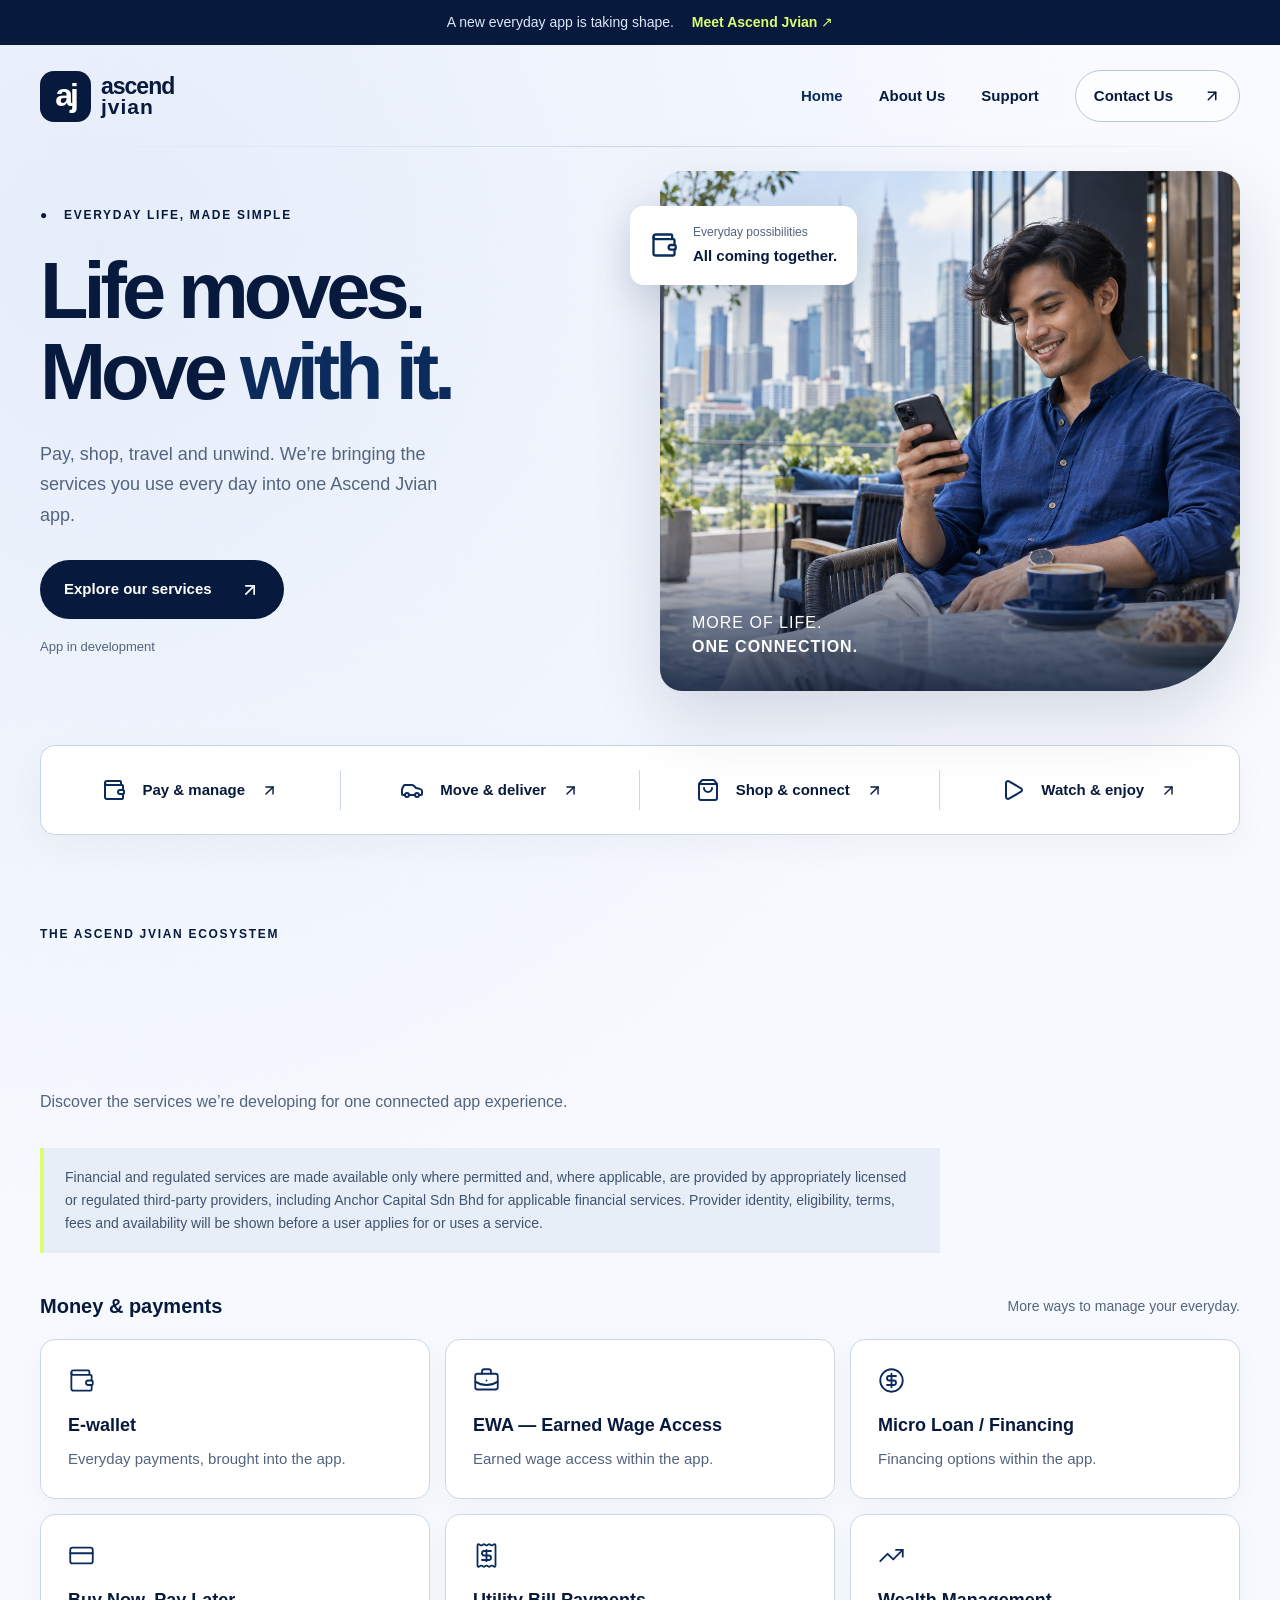
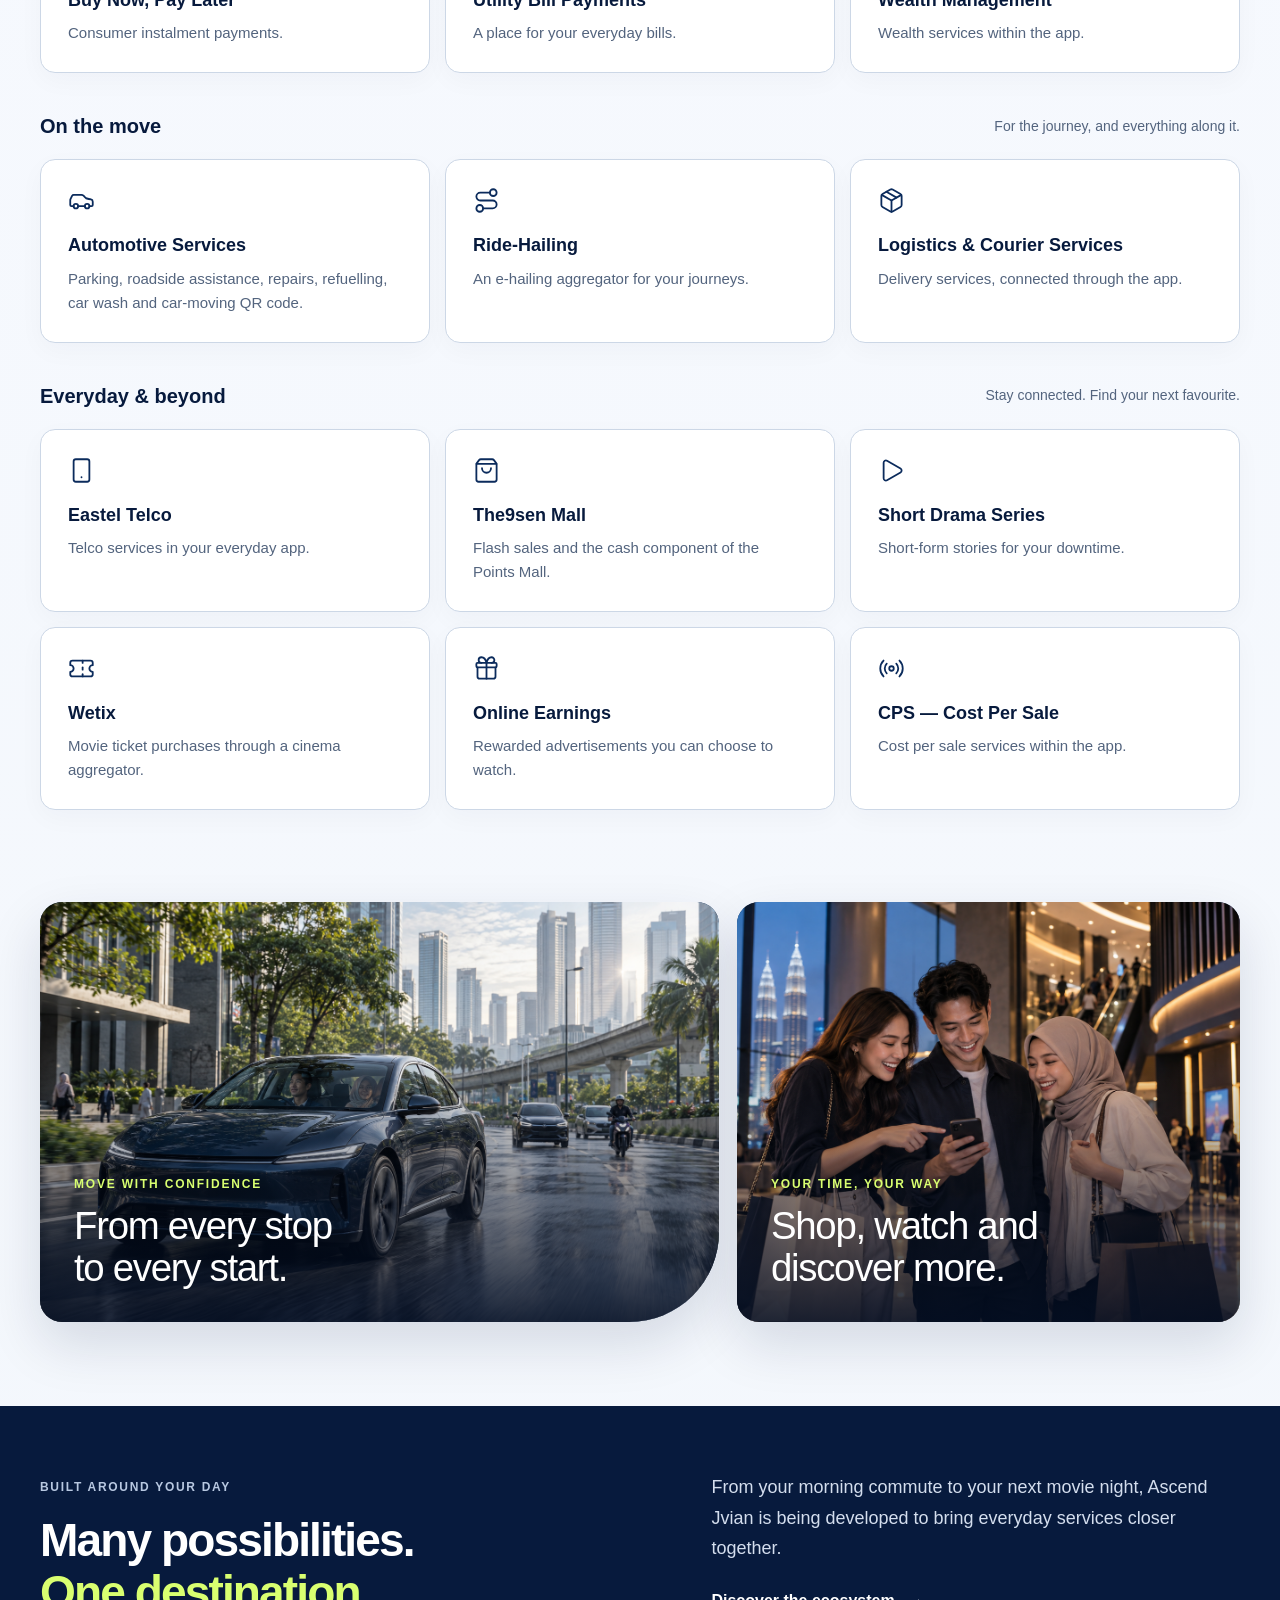
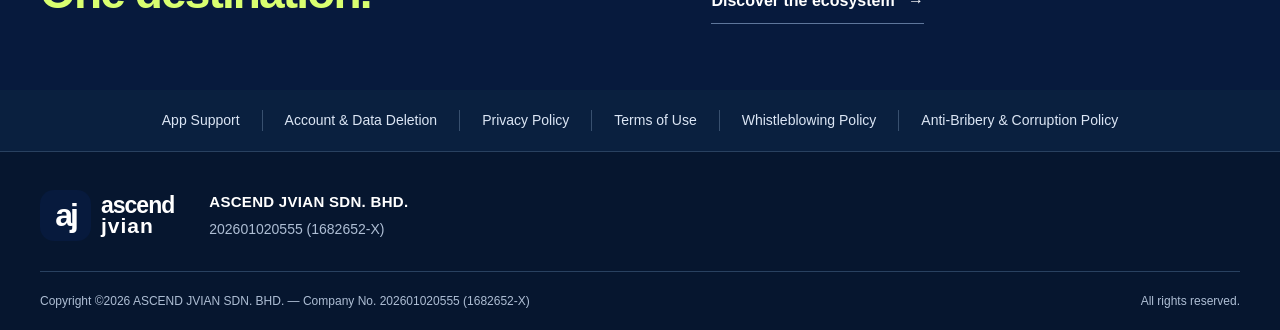
==== commit 6f1b8a27: "Add support contact and financial provider" ====
--- a/index.html
+++ b/index.html
@@ -1,4 +1,4 @@
 <!DOCTYPE html><html lang="en"><head><meta charSet="utf-8"/><meta name="viewport" content="width=device-width, initial-scale=1"/><link rel="preload" href="./lifestyle.png" as="image"/><link rel="preload" href="./mobility.png" as="image"/><link rel="preload" href="./lifestyle-discovery.png" as="image"/><title>Ascend Jvian | Your everyday, connected</title><meta name="description" content="Discover Ascend Jvian: an app in development bringing payments, mobility, shopping, connectivity and entertainment together."/>
 <style>/*! tailwindcss v4.2.1 | MIT License | https://tailwindcss.com */
-@layer properties{@supports (((-webkit-hyphens:none)) and (not (margin-trim:inline))) or ((-moz-orient:inline) and (not (color:rgb(from red r g b)))){:root,:host{--shimmer-angle:20deg}*,:before,:after{--tw-translate-x:0;--tw-translate-y:0;--tw-translate-z:0;--tw-rotate-x:initial;--tw-rotate-y:initial;--tw-rotate-z:initial;--tw-skew-x:initial;--tw-skew-y:initial;--tw-scroll-snap-strictness:proximity;--tw-space-x-reverse:0;--tw-border-style:solid;--tw-leading:initial;--tw-font-weight:initial;--tw-tracking:initial;--tw-ordinal:initial;--tw-slashed-zero:initial;--tw-numeric-figure:initial;--tw-numeric-spacing:initial;--tw-numeric-fraction:initial;--tw-shadow:0 0 #0000;--tw-shadow-color:initial;--tw-shadow-alpha:100%;--tw-inset-shadow:0 0 #0000;--tw-inset-shadow-color:initial;--tw-inset-shadow-alpha:100%;--tw-ring-color:initial;--tw-ring-shadow:0 0 #0000;--tw-inset-ring-color:initial;--tw-inset-ring-shadow:0 0 #0000;--tw-ring-inset:initial;--tw-ring-offset-width:0px;--tw-ring-offset-color:#fff;--tw-ring-offset-shadow:0 0 #0000;--tw-outline-style:solid;--tw-duration:initial;--tw-ease:initial;--tw-content:"";--tw-scale-x:1;--tw-scale-y:1;--tw-scale-z:1;--tw-blur:initial;--tw-brightness:initial;--tw-contrast:initial;--tw-grayscale:initial;--tw-hue-rotate:initial;--tw-invert:initial;--tw-opacity:initial;--tw-saturate:initial;--tw-sepia:initial;--tw-drop-shadow:initial;--tw-drop-shadow-color:initial;--tw-drop-shadow-alpha:100%;--tw-drop-shadow-size:initial;--tw-backdrop-blur:initial;--tw-backdrop-brightness:initial;--tw-backdrop-contrast:initial;--tw-backdrop-grayscale:initial;--tw-backdrop-hue-rotate:initial;--tw-backdrop-invert:initial;--tw-backdrop-opacity:initial;--tw-backdrop-saturate:initial;--tw-backdrop-sepia:initial;--tw-animation-delay:0s;--tw-animation-direction:normal;--tw-animation-duration:initial;--tw-animation-fill-mode:none;--tw-animation-iteration-count:1;--tw-enter-blur:0;--tw-enter-opacity:1;--tw-enter-rotate:0;--tw-enter-scale:1;--tw-enter-translate-x:0;--tw-enter-translate-y:0;--tw-exit-blur:0;--tw-exit-opacity:1;--tw-exit-rotate:0;--tw-exit-scale:1;--tw-exit-translate-x:0;--tw-exit-translate-y:0;--scroll-fade-t:0px;--scroll-fade-b:0px;--scroll-fade-s:0px;--scroll-fade-e:0px;--scroll-fade-mask:initial;--shimmer-image:initial;--shimmer-text-fill:initial}::backdrop{--tw-translate-x:0;--tw-translate-y:0;--tw-translate-z:0;--tw-rotate-x:initial;--tw-rotate-y:initial;--tw-rotate-z:initial;--tw-skew-x:initial;--tw-skew-y:initial;--tw-scroll-snap-strictness:proximity;--tw-space-x-reverse:0;--tw-border-style:solid;--tw-leading:initial;--tw-font-weight:initial;--tw-tracking:initial;--tw-ordinal:initial;--tw-slashed-zero:initial;--tw-numeric-figure:initial;--tw-numeric-spacing:initial;--tw-numeric-fraction:initial;--tw-shadow:0 0 #0000;--tw-shadow-color:initial;--tw-shadow-alpha:100%;--tw-inset-shadow:0 0 #0000;--tw-inset-shadow-color:initial;--tw-inset-shadow-alpha:100%;--tw-ring-color:initial;--tw-ring-shadow:0 0 #0000;--tw-inset-ring-color:initial;--tw-inset-ring-shadow:0 0 #0000;--tw-ring-inset:initial;--tw-ring-offset-width:0px;--tw-ring-offset-color:#fff;--tw-ring-offset-shadow:0 0 #0000;--tw-outline-style:solid;--tw-duration:initial;--tw-ease:initial;--tw-content:"";--tw-scale-x:1;--tw-scale-y:1;--tw-scale-z:1;--tw-blur:initial;--tw-brightness:initial;--tw-contrast:initial;--tw-grayscale:initial;--tw-hue-rotate:initial;--tw-invert:initial;--tw-opacity:initial;--tw-saturate:initial;--tw-sepia:initial;--tw-drop-shadow:initial;--tw-drop-shadow-color:initial;--tw-drop-shadow-alpha:100%;--tw-drop-shadow-size:initial;--tw-backdrop-blur:initial;--tw-backdrop-brightness:initial;--tw-backdrop-contrast:initial;--tw-backdrop-grayscale:initial;--tw-backdrop-hue-rotate:initial;--tw-backdrop-invert:initial;--tw-backdrop-opacity:initial;--tw-backdrop-saturate:initial;--tw-backdrop-sepia:initial;--tw-animation-delay:0s;--tw-animation-direction:normal;--tw-animation-duration:initial;--tw-animation-fill-mode:none;--tw-animation-iteration-count:1;--tw-enter-blur:0;--tw-enter-opacity:1;--tw-enter-rotate:0;--tw-enter-scale:1;--tw-enter-translate-x:0;--tw-enter-translate-y:0;--tw-exit-blur:0;--tw-exit-opacity:1;--tw-exit-rotate:0;--tw-exit-scale:1;--tw-exit-translate-x:0;--tw-exit-translate-y:0;--scroll-fade-t:0px;--scroll-fade-b:0px;--scroll-fade-s:0px;--scroll-fade-e:0px;--scroll-fade-mask:initial;--shimmer-image:initial;--shimmer-text-fill:initial}}}@layer theme{:root,:host{--font-mono:ui-monospace, SFMono-Regular, Menlo, Monaco, Consolas, "Liberation Mono", "Courier New", monospace;--color-black:#000;--color-white:#fff;--spacing:.25rem;--container-xs:20rem;--container-sm:24rem;--text-xs:.75rem;--text-xs--line-height:calc(1 / .75);--text-sm:.875rem;--text-sm--line-height:calc(1.25 / .875);--text-base:1rem;--text-base--line-height:calc(1.5 / 1);--font-weight-normal:400;--font-weight-medium:500;--tracking-tight:-.025em;--tracking-widest:.1em;--leading-tight:1.25;--leading-snug:1.375;--leading-normal:1.5;--leading-relaxed:1.625;--radius-sm:.25rem;--radius-md:.375rem;--radius-lg:.5rem;--radius-xl:.75rem;--radius-2xl:1rem;--radius-4xl:2rem;--ease-out:cubic-bezier(0, 0, .2, 1);--ease-in-out:cubic-bezier(.4, 0, .2, 1);--animate-spin:spin 1s linear infinite;--animate-pulse:pulse 2s cubic-bezier(.4, 0, .6, 1) infinite;--blur-xs:4px;--aspect-video:16 / 9;--default-transition-duration:.15s;--default-transition-timing-function:cubic-bezier(.4, 0, .2, 1);--default-font-family:Arial,Helvetica,sans-serif;--default-mono-font-family:var(--font-mono)}}@layer base{*,:after,:before{box-sizing:border-box;border:0 solid;margin:0;padding:0}::backdrop{box-sizing:border-box;border:0 solid;margin:0;padding:0}::file-selector-button{box-sizing:border-box;border:0 solid;margin:0;padding:0}html,:host{-webkit-text-size-adjust:100%;tab-size:4;line-height:1.5;font-family:var(--default-font-family,ui-sans-serif, system-ui, sans-serif, "Apple Color Emoji", "Segoe UI Emoji", "Segoe UI Symbol", "Noto Color Emoji");font-feature-settings:var(--default-font-feature-settings,normal);font-variation-settings:var(--default-font-variation-settings,normal);-webkit-tap-highlight-color:transparent}hr{height:0;color:inherit;border-top-width:1px}abbr:where([title]){-webkit-text-decoration:underline dotted;text-decoration:underline dotted}h1,h2,h3,h4,h5,h6{font-size:inherit;font-weight:inherit}a{color:inherit;-webkit-text-decoration:inherit;-webkit-text-decoration:inherit;-webkit-text-decoration:inherit;-webkit-text-decoration:inherit;text-decoration:inherit}b,strong{font-weight:bolder}code,kbd,samp,pre{font-family:var(--default-mono-font-family,ui-monospace, SFMono-Regular, Menlo, Monaco, Consolas, "Liberation Mono", "Courier New", monospace);font-feature-settings:var(--default-mono-font-feature-settings,normal);font-variation-settings:var(--default-mono-font-variation-settings,normal);font-size:1em}small{font-size:80%}sub,sup{vertical-align:baseline;font-size:75%;line-height:0;position:relative}sub{bottom:-.25em}sup{top:-.5em}table{text-indent:0;border-color:inherit;border-collapse:collapse}:-moz-focusring{outline:auto}progress{vertical-align:baseline}summary{display:list-item}ol,ul,menu{list-style:none}img,svg,video,canvas,audio,iframe,embed,object{vertical-align:middle;display:block}img,video{max-width:100%;height:auto}button,input,select,optgroup,textarea{font:inherit;font-feature-settings:inherit;font-variation-settings:inherit;letter-spacing:inherit;color:inherit;opacity:1;background-color:#0000;border-radius:0}::file-selector-button{font:inherit;font-feature-settings:inherit;font-variation-settings:inherit;letter-spacing:inherit;color:inherit;opacity:1;background-color:#0000;border-radius:0}:where(select:is([multiple],[size])) optgroup{font-weight:bolder}:where(select:is([multiple],[size])) optgroup option{padding-inline-start:20px}::file-selector-button{margin-inline-end:4px}::placeholder{opacity:1}@supports (not ((-webkit-appearance:-apple-pay-button))) or (contain-intrinsic-size:1px){::placeholder{color:currentColor}@supports (color:color-mix(in lab, red, red)){::placeholder{color:color-mix(in oklab, currentcolor 50%, transparent)}}}textarea{resize:vertical}::-webkit-search-decoration{-webkit-appearance:none}::-webkit-date-and-time-value{min-height:1lh;text-align:inherit}::-webkit-datetime-edit{display:inline-flex}::-webkit-datetime-edit-fields-wrapper{padding:0}::-webkit-datetime-edit{padding-block:0}::-webkit-datetime-edit-year-field{padding-block:0}::-webkit-datetime-edit-month-field{padding-block:0}::-webkit-datetime-edit-day-field{padding-block:0}::-webkit-datetime-edit-hour-field{padding-block:0}::-webkit-datetime-edit-minute-field{padding-block:0}::-webkit-datetime-edit-second-field{padding-block:0}::-webkit-datetime-edit-millisecond-field{padding-block:0}::-webkit-datetime-edit-meridiem-field{padding-block:0}::-webkit-calendar-picker-indicator{line-height:1}:-moz-ui-invalid{box-shadow:none}button,input:where([type=button],[type=reset],[type=submit]){-webkit-appearance:button;appearance:button}::file-selector-button{-webkit-appearance:button;appearance:button}::-webkit-inner-spin-button{height:auto}::-webkit-outer-spin-button{height:auto}[hidden]:where(:not([hidden=until-found])){display:none!important}}@layer components;@layer utilities{.\@container\/card-header{container:card-header/inline-size}.\@container\/field-group{container:field-group/inline-size}.\@container{container-type:inline-size}.pointer-events-auto{pointer-events:auto}.pointer-events-none{pointer-events:none}.invisible{visibility:hidden}.sr-only{clip-path:inset(50%);white-space:nowrap;border-width:0;width:1px;height:1px;margin:-1px;padding:0;position:absolute;overflow:hidden}.absolute{position:absolute}.fixed{position:fixed}.relative{position:relative}.static{position:static}.inset-0{inset:calc(var(--spacing) * 0)}.inset-x-0{inset-inline:calc(var(--spacing) * 0)}.inset-x-4{inset-inline:calc(var(--spacing) * 4)}.inset-y-0{inset-block:calc(var(--spacing) * 0)}.inset-s-1{inset-inline-start:calc(var(--spacing) * 1)}.inset-s-1\/2{inset-inline-start:50%}.start{inset-inline-start:var(--spacing)}.end{inset-inline-end:var(--spacing)}.-top-12{top:calc(var(--spacing) * -12)}.top-0{top:calc(var(--spacing) * 0)}.top-1{top:calc(var(--spacing) * 1)}.top-1\.5{top:calc(var(--spacing) * 1.5)}.top-1\/2{top:50%}.top-1\/3{top:33.3333%}.top-2{top:calc(var(--spacing) * 2)}.top-3{top:calc(var(--spacing) * 3)}.top-3\.5{top:calc(var(--spacing) * 3.5)}.top-\[60\%\]{top:60%}.top-full{top:100%}.top-px{top:1px}.-right-12{right:calc(var(--spacing) * -12)}.right-0{right:calc(var(--spacing) * 0)}.right-1{right:calc(var(--spacing) * 1)}.right-2{right:calc(var(--spacing) * 2)}.right-2\.5{right:calc(var(--spacing) * 2.5)}.right-3{right:calc(var(--spacing) * 3)}.-bottom-12{bottom:calc(var(--spacing) * -12)}.bottom-0{bottom:calc(var(--spacing) * 0)}.bottom-4{bottom:calc(var(--spacing) * 4)}.-left-12{left:calc(var(--spacing) * -12)}.left-1{left:calc(var(--spacing) * 1)}.left-1\.5{left:calc(var(--spacing) * 1.5)}.left-1\/2{left:50%}.left-3{left:calc(var(--spacing) * 3)}.isolate{isolation:isolate}.z-0{z-index:0}.z-1{z-index:1}.z-10{z-index:10}.z-20{z-index:20}.z-50{z-index:50}.z-\[calc\(1000-var\(--toast-index\)\)\]{z-index:calc(1000 - var(--toast-index))}.order-first{order:-9999}.order-last{order:9999}.col-start-2{grid-column-start:2}.row-span-2{grid-row:span 2/span 2}.row-start-1{grid-row-start:1}.m-\(--drawer-inset\,0px\){margin:var(--drawer-inset,0px)}.-mx-1{margin-inline:calc(var(--spacing) * -1)}.-mx-4{margin-inline:calc(var(--spacing) * -4)}.mx-2{margin-inline:calc(var(--spacing) * 2)}.mx-3{margin-inline:calc(var(--spacing) * 3)}.mx-3\.5{margin-inline:calc(var(--spacing) * 3.5)}.mx-auto{margin-inline:auto}.-my-2{margin-block:calc(var(--spacing) * -2)}.my-0{margin-block:calc(var(--spacing) * 0)}.my-0\.5{margin-block:calc(var(--spacing) * .5)}.my-1{margin-block:calc(var(--spacing) * 1)}.my-2{margin-block:calc(var(--spacing) * 2)}.my-auto{margin-block:auto}.-mt-4{margin-top:calc(var(--spacing) * -4)}.mt-0{margin-top:calc(var(--spacing) * 0)}.mt-0\.5{margin-top:calc(var(--spacing) * .5)}.mt-2{margin-top:calc(var(--spacing) * 2)}.mt-4{margin-top:calc(var(--spacing) * 4)}.mt-auto{margin-top:auto}.-mb-4{margin-bottom:calc(var(--spacing) * -4)}.mb-1{margin-bottom:calc(var(--spacing) * 1)}.mb-1\.5{margin-bottom:calc(var(--spacing) * 1.5)}.mb-2{margin-bottom:calc(var(--spacing) * 2)}.-ml-1{margin-left:calc(var(--spacing) * -1)}.-ml-4{margin-left:calc(var(--spacing) * -4)}.ml-1{margin-left:calc(var(--spacing) * 1)}.ml-4{margin-left:calc(var(--spacing) * 4)}.ml-auto{margin-left:auto}.line-clamp-1{-webkit-line-clamp:1;-webkit-box-orient:vertical;display:-webkit-box;overflow:hidden}.line-clamp-2{-webkit-line-clamp:2;-webkit-box-orient:vertical;display:-webkit-box;overflow:hidden}.no-scrollbar{-ms-overflow-style:none;scrollbar-width:none}.no-scrollbar::-webkit-scrollbar{display:none}.block{display:block}.contents{display:contents}.flex{display:flex}.grid{display:grid}.hidden{display:none}.inline-flex{display:inline-flex}.table{display:table}.table-caption{display:table-caption}.table-cell{display:table-cell}.table-row{display:table-row}.field-sizing-content{field-sizing:content}.aspect-\(--ratio\){aspect-ratio:var(--ratio)}.aspect-square{aspect-ratio:1}.aspect-video{aspect-ratio:var(--aspect-video)}.size-\(--cell-size\){width:var(--cell-size);height:var(--cell-size)}.size-2{width:calc(var(--spacing) * 2);height:calc(var(--spacing) * 2)}.size-2\.5{width:calc(var(--spacing) * 2.5);height:calc(var(--spacing) * 2.5)}.size-3{width:calc(var(--spacing) * 3);height:calc(var(--spacing) * 3)}.size-4{width:calc(var(--spacing) * 4);height:calc(var(--spacing) * 4)}.size-5{width:calc(var(--spacing) * 5);height:calc(var(--spacing) * 5)}.size-6{width:calc(var(--spacing) * 6);height:calc(var(--spacing) * 6)}.size-7{width:calc(var(--spacing) * 7);height:calc(var(--spacing) * 7)}.size-8{width:calc(var(--spacing) * 8);height:calc(var(--spacing) * 8)}.size-9{width:calc(var(--spacing) * 9);height:calc(var(--spacing) * 9)}.size-10{width:calc(var(--spacing) * 10);height:calc(var(--spacing) * 10)}.size-auto{width:auto;height:auto}.size-full{width:100%;height:100%}.h-\(--accordion-panel-height\){height:var(--accordion-panel-height)}.h-\(--cell-size\){height:var(--cell-size)}.h-\(--drawer-content-height\){height:var(--drawer-content-height)}.h-\(--height\){height:var(--height)}.h-\(--popup-height\){height:var(--popup-height)}.h-\(--positioner-height\){height:var(--positioner-height)}.h-1{height:calc(var(--spacing) * 1)}.h-1\.5{height:calc(var(--spacing) * 1.5)}.h-2{height:calc(var(--spacing) * 2)}.h-2\.5{height:calc(var(--spacing) * 2.5)}.h-4{height:calc(var(--spacing) * 4)}.h-5{height:calc(var(--spacing) * 5)}.h-6{height:calc(var(--spacing) * 6)}.h-7{height:calc(var(--spacing) * 7)}.h-8{height:calc(var(--spacing) * 8)}.h-8\!{height:calc(var(--spacing) * 8)!important}.h-9{height:calc(var(--spacing) * 9)}.h-10{height:calc(var(--spacing) * 10)}.h-12{height:calc(var(--spacing) * 12)}.h-\[calc\(--spacing\(5\.25\)\)\]{height:calc(calc(var(--spacing) * 5.25))}.h-\[calc\(100\%-1px\)\]{height:calc(100% - 1px)}.h-auto{height:auto}.h-full{height:100%}.h-max{height:max-content}.h-px{height:1px}.h-svh{height:100svh}.max-h-\(--available-height\){max-height:var(--available-height)}.max-h-\(--drawer-content-max-height\,none\){max-height:var(--drawer-content-max-height,none)}.max-h-72{max-height:calc(var(--spacing) * 72)}.max-h-\[min\(calc\(--spacing\(72\)---spacing\(9\)\)\,calc\(var\(--available-height\)---spacing\(9\)\)\)\]{max-height:min(calc(calc(var(--spacing) * 72) - calc(var(--spacing) * 9)), calc(var(--available-height) - calc(var(--spacing) * 9)))}.min-h-0{min-height:calc(var(--spacing) * 0)}.min-h-4{min-height:calc(var(--spacing) * 4)}.min-h-8{min-height:calc(var(--spacing) * 8)}.min-h-16{min-height:calc(var(--spacing) * 16)}.min-h-dvh{min-height:100dvh}.min-h-full{min-height:100%}.min-h-svh{min-height:100svh}.w-\(--anchor-width\){width:var(--anchor-width)}.w-\(--cell-size\){width:var(--cell-size)}.w-\(--drawer-content-width\,auto\){width:var(--drawer-content-width,auto)}.w-\(--popup-width\){width:var(--popup-width)}.w-\(--positioner-width\){width:var(--positioner-width)}.w-\(--sidebar-width\){width:var(--sidebar-width)}.w-0{width:calc(var(--spacing) * 0)}.w-1{width:calc(var(--spacing) * 1)}.w-2{width:calc(var(--spacing) * 2)}.w-2\.5{width:calc(var(--spacing) * 2.5)}.w-4{width:calc(var(--spacing) * 4)}.w-5{width:calc(var(--spacing) * 5)}.w-10{width:calc(var(--spacing) * 10)}.w-24{width:calc(var(--spacing) * 24)}.w-64{width:calc(var(--spacing) * 64)}.w-72{width:calc(var(--spacing) * 72)}.w-auto{width:auto}.w-fit{width:fit-content}.w-full{width:100%}.w-max{width:max-content}.w-px{width:1px}.max-w-\(--available-width\){max-width:var(--available-width)}.max-w-\(--skeleton-width\){max-width:var(--skeleton-width)}.max-w-\[80\%\]{max-width:80%}.max-w-\[calc\(100\%-2rem\)\]{max-width:calc(100% - 2rem)}.max-w-full{max-width:100%}.max-w-max{max-width:max-content}.max-w-sm{max-width:var(--container-sm)}.max-w-xs{max-width:var(--container-xs)}.min-w-\(--cell-size\){min-width:var(--cell-size)}.min-w-0{min-width:calc(var(--spacing) * 0)}.min-w-5{min-width:calc(var(--spacing) * 5)}.min-w-7{min-width:calc(var(--spacing) * 7)}.min-w-8{min-width:calc(var(--spacing) * 8)}.min-w-9{min-width:calc(var(--spacing) * 9)}.min-w-16{min-width:calc(var(--spacing) * 16)}.min-w-32{min-width:calc(var(--spacing) * 32)}.min-w-36{min-width:calc(var(--spacing) * 36)}.min-w-40{min-width:calc(var(--spacing) * 40)}.min-w-\[96px\]{min-width:96px}.min-w-\[calc\(var\(--anchor-width\)\+--spacing\(7\)\)\]{min-width:calc(var(--anchor-width) + calc(var(--spacing) * 7))}.flex-1{flex:1}.shrink-0{flex-shrink:0}.grow{flex-grow:1}.grow-0{flex-grow:0}.basis-full{flex-basis:100%}.caption-bottom{caption-side:bottom}.border-collapse{border-collapse:collapse}.origin-\(--transform-origin\){transform-origin:var(--transform-origin)}.origin-bottom{transform-origin:bottom}.-translate-x-1{--tw-translate-x:calc(var(--spacing) * -1);translate:var(--tw-translate-x) var(--tw-translate-y)}.-translate-x-1\/2{--tw-translate-x:calc(calc(1 / 2 * 100%) * -1);translate:var(--tw-translate-x) var(--tw-translate-y)}.-translate-x-px{--tw-translate-x:-1px;translate:var(--tw-translate-x) var(--tw-translate-y)}.translate-x-px{--tw-translate-x:1px;translate:var(--tw-translate-x) var(--tw-translate-y)}.-translate-y-1{--tw-translate-y:calc(var(--spacing) * -1);translate:var(--tw-translate-x) var(--tw-translate-y)}.-translate-y-1\/2{--tw-translate-y:calc(calc(1 / 2 * 100%) * -1);translate:var(--tw-translate-x) var(--tw-translate-y)}.-translate-y-3{--tw-translate-y:calc(var(--spacing) * -3);translate:var(--tw-translate-x) var(--tw-translate-y)}.-translate-y-3\/4{--tw-translate-y:calc(calc(3 / 4 * 100%) * -1);translate:var(--tw-translate-x) var(--tw-translate-y)}.translate-y-0{--tw-translate-y:calc(var(--spacing) * 0);translate:var(--tw-translate-x) var(--tw-translate-y)}.translate-y-3{--tw-translate-y:calc(var(--spacing) * 3);translate:var(--tw-translate-x) var(--tw-translate-y)}.translate-y-3\/4{--tw-translate-y:calc(3 / 4 * 100%);translate:var(--tw-translate-x) var(--tw-translate-y)}.translate-y-\[calc\(-50\%-2px\)\]{--tw-translate-y:calc(-50% - 2px);translate:var(--tw-translate-x) var(--tw-translate-y)}.rotate-45{rotate:45deg}.rotate-90{rotate:90deg}.\[transform\:translateX\(var\(--toast-swipe-movement-x\)\)_translateY\(calc\(var\(--toast-swipe-movement-y\)-\(var\(--toast-index\)\*var\(--peek\)\)-\(var\(--shrink\)\*var\(--height\)\)\)\)_scale\(var\(--scale\)\)\]{transform:translateX(var(--toast-swipe-movement-x)) translateY(calc(var(--toast-swipe-movement-y) - (var(--toast-index) * var(--peek)) - (var(--shrink) * var(--height)))) scale(var(--scale))}.transform-\[translate3d\(var\(--translate-x\,0px\)\,var\(--translate-y\,0px\)\,0\)_scale\(var\(--stack-scale\)\)\]{transform:translate3d(var(--translate-x,0px),var(--translate-y,0px),0) scale(var(--stack-scale))}.shimmer{--_spread:var(--shimmer-spread,calc(3ch + 40px));--_base:currentColor;--_highlight:var(--shimmer-color,oklch(from currentColor l c h / calc(alpha* .2)));background-image:var(--shimmer-image,linear-gradient(calc(90deg + var(--shimmer-angle)), var(--_base) calc(50% - var(--_spread)), var(--_highlight) calc(50% - var(--_spread) * .5), var(--_highlight) 50%, var(--_highlight) calc(50% + var(--_spread) * .5), var(--_base) calc(50% + var(--_spread))))}@supports (color:color-mix(in lab, red, red)){.shimmer{background-image:var(--shimmer-image,linear-gradient(calc(90deg + var(--shimmer-angle)), var(--_base) calc(50% - var(--_spread)), color-mix(in oklch, var(--_highlight), var(--_base) 50%) calc(50% - var(--_spread) * .5), var(--_highlight) 50%, color-mix(in oklch, var(--_highlight), var(--_base) 50%) calc(50% + var(--_spread) * .5), var(--_base) calc(50% + var(--_spread))))}}.shimmer{background-repeat:no-repeat;background-size:calc(200% + var(--_spread) * 2) 100%;-webkit-text-fill-color:var(--shimmer-text-fill,transparent);animation:tw-shimmer var(--shimmer-duration,2s) linear infinite;background-position:0 0;-webkit-background-clip:text;background-clip:text}@media (prefers-color-scheme:dark){.shimmer{--_highlight:var(--shimmer-color,oklch(from currentColor max(.8, calc(l + .4)) c h / calc(alpha + .4)))}}.shimmer:where([dir=rtl],[dir=rtl] *){animation-direction:reverse}.scroll-fade-x{--_scroll-fade-size-s:var(--scroll-fade-s-size,var(--scroll-fade-size,min(12%, calc(var(--spacing) * 10))));--_scroll-fade-size-e:var(--scroll-fade-e-size,var(--scroll-fade-size,min(12%, calc(var(--spacing) * 10))));--scroll-fade-inline:linear-gradient(to right, transparent 0, #000 var(--scroll-fade-s,0px), #000 calc(100% - var(--scroll-fade-e,0px)), transparent 100%)}.scroll-fade-x:where([dir=rtl],[dir=rtl] *){--scroll-fade-inline:linear-gradient(to left, transparent 0, #000 var(--scroll-fade-s,0px), #000 calc(100% - var(--scroll-fade-e,0px)), transparent 100%)}.scroll-fade-x{-webkit-mask-image:var(--scroll-fade-mask,var(--scroll-fade-inline));-webkit-mask-image:var(--scroll-fade-mask,var(--scroll-fade-inline));-webkit-mask-image:var(--scroll-fade-mask,var(--scroll-fade-inline));-webkit-mask-image:var(--scroll-fade-mask,var(--scroll-fade-inline));mask-image:var(--scroll-fade-mask,var(--scroll-fade-inline));-webkit-mask-composite:source-in;-webkit-mask-composite:source-in;-webkit-mask-composite:source-in;-webkit-mask-repeat:no-repeat;mask-repeat:no-repeat;-webkit-mask-composite:source-in;mask-composite:intersect}@supports (animation-timeline:scroll()){.scroll-fade-x{animation:1ms ease-in-out scroll-fade-reveal-s,1ms ease-in-out scroll-fade-reveal-e;animation-timeline:scroll(self inline),scroll(self inline);animation-range:0 var(--scroll-fade-reveal,calc(var(--spacing) * 24)), calc(100% - var(--scroll-fade-reveal,calc(var(--spacing) * 24))) 100%;animation-fill-mode:both}}@supports not (animation-timeline:scroll()){.scroll-fade-x{--scroll-fade-s:var(--_scroll-fade-size-s);--scroll-fade-e:var(--_scroll-fade-size-e)}}.scroll-fade-b{--_scroll-fade-size-b:var(--scroll-fade-b-size,var(--scroll-fade-size,min(12%, calc(var(--spacing) * 10))));--scroll-fade-mask:linear-gradient(to bottom, #000 0, #000 calc(100% - var(--scroll-fade-b,0px)), transparent 100%);-webkit-mask-image:var(--scroll-fade-mask);-webkit-mask-image:var(--scroll-fade-mask);-webkit-mask-image:var(--scroll-fade-mask);-webkit-mask-image:var(--scroll-fade-mask);mask-image:var(--scroll-fade-mask);-webkit-mask-composite:source-in;-webkit-mask-composite:source-in;-webkit-mask-composite:source-in;-webkit-mask-repeat:no-repeat;mask-repeat:no-repeat;-webkit-mask-composite:source-in;mask-composite:intersect}@supports (animation-timeline:scroll()){.scroll-fade-b{animation:1ms ease-in-out scroll-fade-reveal-b;animation-timeline:scroll(self y);animation-range:calc(100% - var(--scroll-fade-reveal,calc(var(--spacing) * 24))) 100%;animation-fill-mode:both}}@supports not (animation-timeline:scroll()){.scroll-fade-b{--scroll-fade-b:var(--_scroll-fade-size-b)}}.animate-caret-blink{animation:1.25s ease-out infinite caret-blink}.animate-pulse{animation:var(--animate-pulse)}.animate-spin{animation:var(--animate-spin)}.cursor-default{cursor:default}.cursor-grab{cursor:grab}.cursor-text{cursor:text}.touch-manipulation{touch-action:manipulation}.touch-none{touch-action:none}.resize-none{resize:none}.snap-x{scroll-snap-type:x var(--tw-scroll-snap-strictness)}.snap-mandatory{--tw-scroll-snap-strictness:mandatory}.scroll-my-1{scroll-margin-block:calc(var(--spacing) * 1)}.scroll-px-1{scroll-padding-inline:calc(var(--spacing) * 1)}.scroll-py-1{scroll-padding-block:calc(var(--spacing) * 1)}.list-disc{list-style-type:disc}.list-none{list-style-type:none}.appearance-none{-webkit-appearance:none;appearance:none}.auto-rows-min{grid-auto-rows:min-content}.grid-rows-\[auto_1fr\]{grid-template-rows:auto 1fr}.flex-col{flex-direction:column}.flex-col-reverse{flex-direction:column-reverse}.flex-row{flex-direction:row}.flex-wrap{flex-wrap:wrap}.place-content-center{place-content:center}.place-items-center{place-items:center}.items-center{align-items:center}.items-end{align-items:flex-end}.items-start{align-items:flex-start}.items-stretch{align-items:stretch}.justify-between{justify-content:space-between}.justify-center{justify-content:center}.justify-start{justify-content:flex-start}.gap-\(--card-spacing\){gap:var(--card-spacing)}.gap-0{gap:calc(var(--spacing) * 0)}.gap-0\.5{gap:calc(var(--spacing) * .5)}.gap-1{gap:calc(var(--spacing) * 1)}.gap-1\.5{gap:calc(var(--spacing) * 1.5)}.gap-2{gap:calc(var(--spacing) * 2)}.gap-2\.5{gap:calc(var(--spacing) * 2.5)}.gap-3{gap:calc(var(--spacing) * 3)}.gap-4{gap:calc(var(--spacing) * 4)}.gap-5{gap:calc(var(--spacing) * 5)}.gap-6{gap:calc(var(--spacing) * 6)}.gap-\[--spacing\(var\(--gap\)\)\]{gap:calc(var(--spacing) * var(--gap))}:where(.-space-x-2>:not(:last-child)){--tw-space-x-reverse:0;margin-inline-start:calc(calc(var(--spacing) * -2) * var(--tw-space-x-reverse));margin-inline-end:calc(calc(var(--spacing) * -2) * calc(1 - var(--tw-space-x-reverse)))}.self-end{align-self:flex-end}.self-start{align-self:flex-start}.self-stretch{align-self:stretch}.justify-self-end{justify-self:flex-end}.truncate{text-overflow:ellipsis;white-space:nowrap;overflow:hidden}.overflow-auto{overflow:auto}.overflow-hidden{overflow:hidden}.overflow-x-auto{overflow-x:auto}.overflow-x-hidden{overflow-x:hidden}.overflow-y-auto{overflow-y:auto}.overscroll-contain{overscroll-behavior:contain}.overscroll-x-contain{overscroll-behavior-x:contain}.rounded-\(--cell-radius\){border-radius:var(--cell-radius)}.rounded-2xl{border-radius:var(--radius-2xl)}.rounded-4xl{border-radius:var(--radius-4xl)}.rounded-\[2px\]{border-radius:2px}.rounded-\[4px\]{border-radius:4px}.rounded-\[calc\(var\(--radius\)-3px\)\]{border-radius:calc(var(--radius) - 3px)}.rounded-\[inherit\]{border-radius:inherit}.rounded-\[min\(var\(--radius-md\)\,10px\)\]{border-radius:min(var(--radius-md), 10px)}.rounded-\[min\(var\(--radius-md\)\,12px\)\]{border-radius:min(var(--radius-md), 12px)}.rounded-full{border-radius:2147483647px}.rounded-lg{border-radius:var(--radius-lg)}.rounded-lg\!{border-radius:var(--radius-lg)!important}.rounded-md{border-radius:var(--radius-md)}.rounded-none{border-radius:0}.rounded-sm{border-radius:var(--radius-sm)}.rounded-xl{border-radius:var(--radius-xl)}.rounded-xl\!{border-radius:var(--radius-xl)!important}.rounded-t-xl{border-top-left-radius:var(--radius-xl);border-top-right-radius:var(--radius-xl)}.rounded-l-\(--cell-radius\){border-top-left-radius:var(--cell-radius);border-bottom-left-radius:var(--cell-radius)}.rounded-tl-sm{border-top-left-radius:var(--radius-sm)}.rounded-r-\(--cell-radius\){border-top-right-radius:var(--cell-radius);border-bottom-right-radius:var(--cell-radius)}.rounded-b-xl{border-bottom-right-radius:var(--radius-xl);border-bottom-left-radius:var(--radius-xl)}.border{border-style:var(--tw-border-style);border-width:1px}.border-0{border-style:var(--tw-border-style);border-width:0}.border-\[1\.5px\]{border-style:var(--tw-border-style);border-width:1.5px}.border-y{border-block-style:var(--tw-border-style);border-block-width:1px}.border-t{border-top-style:var(--tw-border-style);border-top-width:1px}.border-r{border-right-style:var(--tw-border-style);border-right-width:1px}.border-b{border-bottom-style:var(--tw-border-style);border-bottom-width:1px}.border-l{border-left-style:var(--tw-border-style);border-left-width:1px}.border-dashed{--tw-border-style:dashed;border-style:dashed}.border-none{--tw-border-style:none;border-style:none}.border-\(--color-border\){border-color:var(--color-border)}.border-transparent{border-color:#0000}.bg-\(--color-bg\){background-color:var(--color-bg)}.bg-\[Canvas\]{background-color:canvas}.bg-background{background-color:var(--background)}.bg-black{background-color:var(--color-black)}.bg-black\/10{background-color:#0000001a}@supports (color:color-mix(in lab, red, red)){.bg-black\/10{background-color:color-mix(in oklab, var(--color-black) 10%, transparent)}}.bg-foreground{background-color:var(--foreground)}.bg-primary{background-color:var(--primary)}.bg-transparent{background-color:#0000}.bg-white{background-color:var(--color-white)}.bg-clip-padding{background-clip:padding-box}.fill-foreground{fill:var(--foreground)}.object-cover{object-fit:cover}.p-\(--card-spacing\){padding:var(--card-spacing)}.p-0{padding:calc(var(--spacing) * 0)}.p-1{padding:calc(var(--spacing) * 1)}.p-2{padding:calc(var(--spacing) * 2)}.p-2\.5{padding:calc(var(--spacing) * 2.5)}.p-4{padding:calc(var(--spacing) * 4)}.p-6{padding:calc(var(--spacing) * 6)}.p-\[3px\]{padding:3px}.p-px{padding:1px}.px-\(--card-spacing\){padding-inline:var(--card-spacing)}.px-\(--cell-size\){padding-inline:var(--cell-size)}.px-1{padding-inline:calc(var(--spacing) * 1)}.px-1\.5{padding-inline:calc(var(--spacing) * 1.5)}.px-2{padding-inline:calc(var(--spacing) * 2)}.px-2\.5{padding-inline:calc(var(--spacing) * 2.5)}.px-3{padding-inline:calc(var(--spacing) * 3)}.py-\(--card-spacing\){padding-block:var(--card-spacing)}.py-0{padding-block:calc(var(--spacing) * 0)}.py-0\.5{padding-block:calc(var(--spacing) * .5)}.py-1{padding-block:calc(var(--spacing) * 1)}.py-1\.5{padding-block:calc(var(--spacing) * 1.5)}.py-2{padding-block:calc(var(--spacing) * 2)}.py-2\.5{padding-block:calc(var(--spacing) * 2.5)}.py-6{padding-block:calc(var(--spacing) * 6)}.py-\[2px\]{padding-block:2px}.pt-0{padding-top:calc(var(--spacing) * 0)}.pt-2{padding-top:calc(var(--spacing) * 2)}.pt-3{padding-top:calc(var(--spacing) * 3)}.pt-4{padding-top:calc(var(--spacing) * 4)}.pr-1{padding-right:calc(var(--spacing) * 1)}.pr-1\.5{padding-right:calc(var(--spacing) * 1.5)}.pr-1\.5\!{padding-right:calc(var(--spacing) * 1.5)!important}.pr-2{padding-right:calc(var(--spacing) * 2)}.pr-8{padding-right:calc(var(--spacing) * 8)}.pb-0{padding-bottom:calc(var(--spacing) * 0)}.pb-2{padding-bottom:calc(var(--spacing) * 2)}.pb-2\.5{padding-bottom:calc(var(--spacing) * 2.5)}.pb-3{padding-bottom:calc(var(--spacing) * 3)}.pl-1{padding-left:calc(var(--spacing) * 1)}.pl-1\.5{padding-left:calc(var(--spacing) * 1.5)}.pl-1\.5\!{padding-left:calc(var(--spacing) * 1.5)!important}.pl-2{padding-left:calc(var(--spacing) * 2)}.pl-2\.5{padding-left:calc(var(--spacing) * 2.5)}.pl-4{padding-left:calc(var(--spacing) * 4)}.pl-7{padding-left:calc(var(--spacing) * 7)}.text-center{text-align:center}.text-left{text-align:left}.align-middle{vertical-align:middle}.font-mono{font-family:var(--font-mono)}.font-sans{font-family:Arial,Helvetica,sans-serif}.text-base{font-size:var(--text-base);line-height:var(--tw-leading,var(--text-base--line-height))}.text-sm{font-size:var(--text-sm);line-height:var(--tw-leading,var(--text-sm--line-height))}.text-sm\/relaxed{font-size:var(--text-sm);line-height:var(--leading-relaxed)}.text-xs{font-size:var(--text-xs);line-height:var(--tw-leading,var(--text-xs--line-height))}.text-\[0\.8rem\]{font-size:.8rem}.leading-none{--tw-leading:1;line-height:1}.leading-normal{--tw-leading:var(--leading-normal);line-height:var(--leading-normal)}.leading-relaxed{--tw-leading:var(--leading-relaxed);line-height:var(--leading-relaxed)}.leading-snug{--tw-leading:var(--leading-snug);line-height:var(--leading-snug)}.leading-tight{--tw-leading:var(--leading-tight);line-height:var(--leading-tight)}.font-medium{--tw-font-weight:var(--font-weight-medium);font-weight:var(--font-weight-medium)}.font-normal{--tw-font-weight:var(--font-weight-normal);font-weight:var(--font-weight-normal)}.tracking-tight{--tw-tracking:var(--tracking-tight);letter-spacing:var(--tracking-tight)}.tracking-widest{--tw-tracking:var(--tracking-widest);letter-spacing:var(--tracking-widest)}.text-balance{text-wrap:balance}.wrap-break-word{overflow-wrap:break-word}.whitespace-nowrap{white-space:nowrap}.text-\[CanvasText\]{color:canvastext}.text-background{color:var(--background)}.text-current{color:currentColor}.text-foreground,.text-foreground\/60{color:var(--foreground)}@supports (color:color-mix(in lab, red, red)){.text-foreground\/60{color:color-mix(in oklab, var(--foreground) 60%, transparent)}}.text-primary{color:var(--primary)}.tabular-nums{--tw-numeric-spacing:tabular-nums;font-variant-numeric:var(--tw-ordinal,) var(--tw-slashed-zero,) var(--tw-numeric-figure,) var(--tw-numeric-spacing,) var(--tw-numeric-fraction,)}.underline-offset-4{text-underline-offset:4px}.opacity-0{opacity:0}.opacity-50{opacity:.5}.opacity-60{opacity:.6}.opacity-\[max\(var\(--drawer-overlay-min-opacity\,0\)\,calc\(1-var\(--drawer-swipe-progress\)\)\)\]{opacity:max(var(--drawer-overlay-min-opacity,0), calc(1 - var(--drawer-swipe-progress)))}.bg-blend-color{background-blend-mode:color}.shadow{--tw-shadow:0 1px 3px 0 var(--tw-shadow-color,#0000001a), 0 1px 2px -1px var(--tw-shadow-color,#0000001a);box-shadow:var(--tw-inset-shadow), var(--tw-inset-ring-shadow), var(--tw-ring-offset-shadow), var(--tw-ring-shadow), var(--tw-shadow)}.shadow-\[0_0_0_1px_var\(--sidebar-border\)\]{--tw-shadow:0 0 0 1px var(--tw-shadow-color,var(--sidebar-border));box-shadow:var(--tw-inset-shadow), var(--tw-inset-ring-shadow), var(--tw-ring-offset-shadow), var(--tw-ring-shadow), var(--tw-shadow)}.shadow-lg{--tw-shadow:0 10px 15px -3px var(--tw-shadow-color,#0000001a), 0 4px 6px -4px var(--tw-shadow-color,#0000001a);box-shadow:var(--tw-inset-shadow), var(--tw-inset-ring-shadow), var(--tw-ring-offset-shadow), var(--tw-ring-shadow), var(--tw-shadow)}.shadow-md{--tw-shadow:0 4px 6px -1px var(--tw-shadow-color,#0000001a), 0 2px 4px -2px var(--tw-shadow-color,#0000001a);box-shadow:var(--tw-inset-shadow), var(--tw-inset-ring-shadow), var(--tw-ring-offset-shadow), var(--tw-ring-shadow), var(--tw-shadow)}.shadow-none{--tw-shadow:0 0 #0000;box-shadow:var(--tw-inset-shadow), var(--tw-inset-ring-shadow), var(--tw-ring-offset-shadow), var(--tw-ring-shadow), var(--tw-shadow)}.shadow-none\!{--tw-shadow:0 0 #0000!important;box-shadow:var(--tw-inset-shadow), var(--tw-inset-ring-shadow), var(--tw-ring-offset-shadow), var(--tw-ring-shadow), var(--tw-shadow)!important}.shadow-xl{--tw-shadow:0 20px 25px -5px var(--tw-shadow-color,#0000001a), 0 8px 10px -6px var(--tw-shadow-color,#0000001a);box-shadow:var(--tw-inset-shadow), var(--tw-inset-ring-shadow), var(--tw-ring-offset-shadow), var(--tw-ring-shadow), var(--tw-shadow)}.ring-0{--tw-ring-shadow:var(--tw-ring-inset,) 0 0 0 calc(0px + var(--tw-ring-offset-width)) var(--tw-ring-color,currentcolor);box-shadow:var(--tw-inset-shadow), var(--tw-inset-ring-shadow), var(--tw-ring-offset-shadow), var(--tw-ring-shadow), var(--tw-shadow)}.ring-1{--tw-ring-shadow:var(--tw-ring-inset,) 0 0 0 calc(1px + var(--tw-ring-offset-width)) var(--tw-ring-color,currentcolor);box-shadow:var(--tw-inset-shadow), var(--tw-inset-ring-shadow), var(--tw-ring-offset-shadow), var(--tw-ring-shadow), var(--tw-shadow)}.ring-2{--tw-ring-shadow:var(--tw-ring-inset,) 0 0 0 calc(2px + var(--tw-ring-offset-width)) var(--tw-ring-color,currentcolor);box-shadow:var(--tw-inset-shadow), var(--tw-inset-ring-shadow), var(--tw-ring-offset-shadow), var(--tw-ring-shadow), var(--tw-shadow)}.ring-3{--tw-ring-shadow:var(--tw-ring-inset,) 0 0 0 calc(3px + var(--tw-ring-offset-width)) var(--tw-ring-color,currentcolor);box-shadow:var(--tw-inset-shadow), var(--tw-inset-ring-shadow), var(--tw-ring-offset-shadow), var(--tw-ring-shadow), var(--tw-shadow)}.ring-background{--tw-ring-color:var(--background)}.ring-foreground,.ring-foreground\/10{--tw-ring-color:var(--foreground)}@supports (color:color-mix(in lab, red, red)){.ring-foreground\/10{--tw-ring-color:color-mix(in oklab, var(--foreground) 10%, transparent)}}.ring-offset-background{--tw-ring-offset-color:var(--background)}.outline-hidden{--tw-outline-style:none;outline-style:none}@media (forced-colors:active){.outline-hidden{outline-offset:2px;outline:2px solid #0000}}.outline{outline-style:var(--tw-outline-style);outline-width:1px}.transition{transition-property:color,background-color,border-color,outline-color,text-decoration-color,fill,stroke,--tw-gradient-from,--tw-gradient-via,--tw-gradient-to,opacity,box-shadow,transform,translate,scale,rotate,filter,-webkit-backdrop-filter,backdrop-filter,display,content-visibility,overlay,pointer-events;transition-timing-function:var(--tw-ease,var(--default-transition-timing-function));transition-duration:var(--tw-duration,var(--default-transition-duration))}.transition-\[color\,box-shadow\]{transition-property:color,box-shadow;transition-timing-function:var(--tw-ease,var(--default-transition-timing-function));transition-duration:var(--tw-duration,var(--default-transition-duration))}.transition-\[left\,right\,width\]{transition-property:left,right,width;transition-timing-function:var(--tw-ease,var(--default-transition-timing-function));transition-duration:var(--tw-duration,var(--default-transition-duration))}.transition-\[margin\,opacity\]{transition-property:margin,opacity;transition-timing-function:var(--tw-ease,var(--default-transition-timing-function));transition-duration:var(--tw-duration,var(--default-transition-duration))}.transition-\[opacity\,transform\,translate\]{transition-property:opacity,transform,translate;transition-timing-function:var(--tw-ease,var(--default-transition-timing-function));transition-duration:var(--tw-duration,var(--default-transition-duration))}.transition-\[opacity\,transform\,width\,height\,scale\,translate\]{transition-property:opacity,transform,width,height,scale,translate;transition-timing-function:var(--tw-ease,var(--default-transition-timing-function));transition-duration:var(--tw-duration,var(--default-transition-duration))}.transition-\[top\,left\,right\,bottom\]{transition-property:top,left,right,bottom;transition-timing-function:var(--tw-ease,var(--default-transition-timing-function));transition-duration:var(--tw-duration,var(--default-transition-duration))}.transition-\[transform\,height\,opacity\,filter\]{transition-property:transform,height,opacity,filter;transition-timing-function:var(--tw-ease,var(--default-transition-timing-function));transition-duration:var(--tw-duration,var(--default-transition-duration))}.transition-\[translate\,scale\,opacity\]{transition-property:translate,scale,opacity;transition-timing-function:var(--tw-ease,var(--default-transition-timing-function));transition-duration:var(--tw-duration,var(--default-transition-duration))}.transition-\[width\,height\,padding\]{transition-property:width,height,padding;transition-timing-function:var(--tw-ease,var(--default-transition-timing-function));transition-duration:var(--tw-duration,var(--default-transition-duration))}.transition-\[width\]{transition-property:width;transition-timing-function:var(--tw-ease,var(--default-transition-timing-function));transition-duration:var(--tw-duration,var(--default-transition-duration))}.transition-all{transition-property:all;transition-timing-function:var(--tw-ease,var(--default-transition-timing-function));transition-duration:var(--tw-duration,var(--default-transition-duration))}.transition-colors{transition-property:color,background-color,border-color,outline-color,text-decoration-color,fill,stroke,--tw-gradient-from,--tw-gradient-via,--tw-gradient-to;transition-timing-function:var(--tw-ease,var(--default-transition-timing-function));transition-duration:var(--tw-duration,var(--default-transition-duration))}.transition-opacity{transition-property:opacity;transition-timing-function:var(--tw-ease,var(--default-transition-timing-function));transition-duration:var(--tw-duration,var(--default-transition-duration))}.transition-transform{transition-property:transform,translate,scale,rotate;transition-timing-function:var(--tw-ease,var(--default-transition-timing-function));transition-duration:var(--tw-duration,var(--default-transition-duration))}.transition-none{transition-property:none}.duration-100{--tw-duration:.1s;transition-duration:.1s}.duration-150{--tw-duration:.15s;transition-duration:.15s}.duration-200{--tw-duration:.2s;transition-duration:.2s}.duration-250{--tw-duration:.25s;transition-duration:.25s}.duration-300{--tw-duration:.3s;transition-duration:.3s}.duration-450{--tw-duration:.45s;transition-duration:.45s}.duration-1000{--tw-duration:1s;transition-duration:1s}.duration-\[0\.35s\]{--tw-duration:.35s;transition-duration:.35s}.ease-\[cubic-bezier\(0\.22\,1\,0\.36\,1\)\]{--tw-ease:cubic-bezier(.22,1,.36,1);transition-timing-function:cubic-bezier(.22,1,.36,1)}.ease-\[cubic-bezier\(0\.32\,0\.72\,0\,1\)\]{--tw-ease:cubic-bezier(.32,.72,0,1);transition-timing-function:cubic-bezier(.32,.72,0,1)}.ease-\[cubic-bezier\(0\.45\,1\.005\,0\,1\.005\)\]{--tw-ease:cubic-bezier(.45,1.005,0,1.005);transition-timing-function:cubic-bezier(.45,1.005,0,1.005)}.ease-in-out{--tw-ease:var(--ease-in-out);transition-timing-function:var(--ease-in-out)}.ease-linear{--tw-ease:linear;transition-timing-function:linear}.ease-out{--tw-ease:var(--ease-out);transition-timing-function:var(--ease-out)}.will-change-transform{will-change:transform}.contain-content{contain:content}.outline-none{--tw-outline-style:none;outline-style:none}.select-none{-webkit-user-select:none;user-select:none}.select-text{-webkit-user-select:text;user-select:text}.\[--bleed\:3rem\]{--bleed:3rem}.\[--card-spacing\:--spacing\(4\)\]{--card-spacing:calc(var(--spacing) * 4)}.\[--cell-radius\:var\(--radius-md\)\]{--cell-radius:var(--radius-md)}.\[--cell-size\:--spacing\(7\)\]{--cell-size:calc(var(--spacing) * 7)}.\[--drawer-content-height\:var\(--drawer-height\,auto\)\]{--drawer-content-height:var(--drawer-height,auto)}.\[--gap\:0\.75rem\]{--gap:.75rem}.\[--height\:var\(--toast-frontmost-height\,var\(--toast-height\)\)\]{--height:var(--toast-frontmost-height,var(--toast-height))}.\[--offset-y\:calc\(var\(--toast-offset-y\)\*-1\+calc\(var\(--toast-index\)\*var\(--gap\)\*-1\)\+var\(--toast-swipe-movement-y\)\)\]{--offset-y:calc(var(--toast-offset-y) * -1 + calc(var(--toast-index) * var(--gap) * -1) + var(--toast-swipe-movement-y))}.\[--peek\:0\.75rem\]{--peek:.75rem}.\[--peek\:1rem\]{--peek:1rem}.\[--scale\:calc\(max\(0\,1-\(var\(--toast-index\)\*0\.1\)\)\)\]{--scale:calc(max(0, 1 - (var(--toast-index) * .1)))}.\[--shrink\:calc\(1-var\(--scale\)\)\]{--shrink:calc(1 - var(--scale))}.\[--stack-height\:var\(--drawer-frontmost-height\,var\(--drawer-height\,0px\)\)\]{--stack-height:var(--drawer-frontmost-height,var(--drawer-height,0px))}.\[--stack-peek-offset\:max\(0px\,calc\(\(var\(--nested-drawers\)-var\(--stack-progress\)\)\*var\(--peek\)\)\)\]{--stack-peek-offset:max(0px, calc((var(--nested-drawers) - var(--stack-progress)) * var(--peek)))}.\[--stack-progress\:clamp\(0\,var\(--drawer-swipe-progress\)\,1\)\]{--stack-progress:clamp(0, var(--drawer-swipe-progress), 1)}.\[--stack-scale-base\:max\(0\,calc\(1-\(var\(--nested-drawers\)\*var\(--stack-step\)\)\)\)\]{--stack-scale-base:max(0, calc(1 - (var(--nested-drawers) * var(--stack-step))))}.\[--stack-scale\:clamp\(0\,calc\(var\(--stack-scale-base\)\+\(var\(--stack-step\)\*var\(--stack-progress\)\)\)\,1\)\]{--stack-scale:clamp(0, calc(var(--stack-scale-base) + (var(--stack-step) * var(--stack-progress))), 1)}.\[--stack-shrink\:calc\(1-var\(--stack-scale\)\)\]{--stack-shrink:calc(1 - var(--stack-scale))}.\[--stack-step\:0\.05\]{--stack-step:.05}.\[contain-intrinsic-size\:auto_10rem\]{contain-intrinsic-size:auto 10rem}.\[content-visibility\:auto\]{content-visibility:auto}.\[interpolate-size\:allow-keywords\]{interpolate-size:allow-keywords}.\[transition\:transform_500ms_cubic-bezier\(0\.22\,1\,0\.36\,1\)\,opacity_500ms\,height_150ms\]{transition:transform .5s cubic-bezier(.22,1,.36,1),opacity .5s,height .15s}:is(.\*\:w-full>*){width:100%}.not-last\:border-b:not(:last-child){border-bottom-style:var(--tw-border-style);border-bottom-width:1px}.group-focus-within\/menu-item\:opacity-100:is(:where(.group\/menu-item):focus-within *){opacity:1}@media (hover:hover){.group-hover\/menu-item\:opacity-100:is(:where(.group\/menu-item):hover *){opacity:1}}.group-has-disabled\/field\:opacity-50:is(:where(.group\/field):has(:disabled) *){opacity:.5}.group-has-data-\[sidebar\=menu-action\]\/menu-item\:pr-8:is(:where(.group\/menu-item):has([data-sidebar=menu-action]) *){padding-right:calc(var(--spacing) * 8)}.group-has-data-\[size\=lg\]\/avatar-group\:size-10:is(:where(.group\/avatar-group):has([data-size=lg]) *){width:calc(var(--spacing) * 10);height:calc(var(--spacing) * 10)}.group-has-data-\[size\=sm\]\/avatar-group\:size-6:is(:where(.group\/avatar-group):has([data-size=sm]) *){width:calc(var(--spacing) * 6);height:calc(var(--spacing) * 6)}.group-has-data-\[slot\=combobox-clear\]\/input-group\:hidden:is(:where(.group\/input-group):has([data-slot=combobox-clear]) *),.group-has-data-\[slot\=command-shortcut\]\/command-item\:hidden:is(:where(.group\/command-item):has([data-slot=command-shortcut]) *){display:none}.group-has-data-\[slot\=item-description\]\/item\:translate-y-0\.5:is(:where(.group\/item):has([data-slot=item-description]) *){--tw-translate-y:calc(var(--spacing) * .5);translate:var(--tw-translate-x) var(--tw-translate-y)}.group-has-data-\[slot\=item-description\]\/item\:self-start:is(:where(.group\/item):has([data-slot=item-description]) *){align-self:flex-start}.group-has-data-\[slot\=message-footer\]\/message\:-translate-y-8:is(:where(.group\/message):has([data-slot=message-footer]) *){--tw-translate-y:calc(var(--spacing) * -8);translate:var(--tw-translate-x) var(--tw-translate-y)}.group-has-data-\[variant\=ghost\]\/message\:px-0:is(:where(.group\/message):has([data-variant=ghost]) *){padding-inline:calc(var(--spacing) * 0)}.group-has-data-horizontal\/field\:text-balance:is(:where(.group\/field):has(:where([data-orientation=horizontal])) *){text-wrap:balance}.group-has-\[\:focus-visible\]\/field-label\:border-transparent:is(:where(.group\/field-label):has(:focus-visible) *){border-color:#0000}.group-has-\[\:focus-visible\]\/field-label\:ring-0:is(:where(.group\/field-label):has(:focus-visible) *){--tw-ring-shadow:var(--tw-ring-inset,) 0 0 0 calc(0px + var(--tw-ring-offset-width)) var(--tw-ring-color,currentcolor);box-shadow:var(--tw-inset-shadow), var(--tw-inset-ring-shadow), var(--tw-ring-offset-shadow), var(--tw-ring-shadow), var(--tw-shadow)}.group-has-\[\>input\]\/input-group\:pt-2:is(:where(.group\/input-group):has(>input) *){padding-top:calc(var(--spacing) * 2)}.group-has-\[\>input\]\/input-group\:pb-2:is(:where(.group\/input-group):has(>input) *){padding-bottom:calc(var(--spacing) * 2)}.group-has-\[\>svg\]\/alert\:col-start-2:is(:where(.group\/alert):has(>svg) *){grid-column-start:2}.group-aria-expanded\/accordion-trigger\:hidden:is(:where(.group\/accordion-trigger)[aria-expanded=true] *){display:none}.group-aria-expanded\/accordion-trigger\:inline:is(:where(.group\/accordion-trigger)[aria-expanded=true] *){display:inline}.group-data-empty\/combobox-content\:flex:is(:where(.group\/combobox-content)[data-empty] *){display:flex}.group-data-nested-drawer-open\/drawer-popup\:opacity-0:is(:where(.group\/drawer-popup)[data-nested-drawer-open] *){opacity:0}.group-data-nested-drawer-swiping\/drawer-popup\:opacity-100:is(:where(.group\/drawer-popup)[data-nested-drawer-swiping] *){opacity:1}.group-data-popup-open\/navigation-menu-trigger\:rotate-180:is(:where(.group\/navigation-menu-trigger)[data-popup-open] *){rotate:180deg}.group-data-swiping\/drawer-popup\:select-none:is(:where(.group\/drawer-popup)[data-swiping] *){-webkit-user-select:none;user-select:none}.group-data-\[align\=end\]\/bubble\:self-end:is(:where(.group\/bubble)[data-align=end] *){align-self:flex-end}.group-data-\[align\=end\]\/message\:justify-end:is(:where(.group\/message)[data-align=end] *){justify-content:flex-end}.group-data-\[align\=end\]\/message\:self-end:is(:where(.group\/message)[data-align=end] *){align-self:flex-end}.group-data-\[checked\=true\]\/command-item\:opacity-100:is(:where(.group\/command-item)[data-checked=true] *){opacity:1}.group-data-\[collapsible\=icon\]\:-mt-8:is(:where(.group)[data-collapsible=icon] *){margin-top:calc(var(--spacing) * -8)}.group-data-\[collapsible\=icon\]\:hidden:is(:where(.group)[data-collapsible=icon] *){display:none}.group-data-\[collapsible\=icon\]\:size-8\!:is(:where(.group)[data-collapsible=icon] *){width:calc(var(--spacing) * 8)!important;height:calc(var(--spacing) * 8)!important}.group-data-\[collapsible\=icon\]\:w-\(--sidebar-width-icon\):is(:where(.group)[data-collapsible=icon] *){width:var(--sidebar-width-icon)}.group-data-\[collapsible\=icon\]\:w-\[calc\(var\(--sidebar-width-icon\)\+\(--spacing\(4\)\)\)\]:is(:where(.group)[data-collapsible=icon] *){width:calc(var(--sidebar-width-icon) + (calc(var(--spacing) * 4)))}.group-data-\[collapsible\=icon\]\:w-\[calc\(var\(--sidebar-width-icon\)\+\(--spacing\(4\)\)\+2px\)\]:is(:where(.group)[data-collapsible=icon] *){width:calc(var(--sidebar-width-icon) + (calc(var(--spacing) * 4)) + 2px)}.group-data-\[collapsible\=icon\]\:overflow-hidden:is(:where(.group)[data-collapsible=icon] *){overflow:hidden}.group-data-\[collapsible\=icon\]\:p-0\!:is(:where(.group)[data-collapsible=icon] *){padding:calc(var(--spacing) * 0)!important}.group-data-\[collapsible\=icon\]\:p-2\!:is(:where(.group)[data-collapsible=icon] *){padding:calc(var(--spacing) * 2)!important}.group-data-\[collapsible\=icon\]\:opacity-0:is(:where(.group)[data-collapsible=icon] *){opacity:0}.group-data-\[collapsible\=offcanvas\]\:w-0:is(:where(.group)[data-collapsible=offcanvas] *){width:calc(var(--spacing) * 0)}.group-data-\[collapsible\=offcanvas\]\:translate-x-0:is(:where(.group)[data-collapsible=offcanvas] *){--tw-translate-x:calc(var(--spacing) * 0);translate:var(--tw-translate-x) var(--tw-translate-y)}.group-data-\[disabled\=true\]\:pointer-events-none:is(:where(.group)[data-disabled=true] *){pointer-events:none}.group-data-\[disabled\=true\]\:opacity-50:is(:where(.group)[data-disabled=true] *),.group-data-\[disabled\=true\]\/field\:opacity-50:is(:where(.group\/field)[data-disabled=true] *),.group-data-\[disabled\=true\]\/input-group\:opacity-50:is(:where(.group\/input-group)[data-disabled=true] *){opacity:.5}.group-data-\[focused\=true\]\/day\:relative:is(:where(.group\/day)[data-focused=true] *){position:relative}.group-data-\[focused\=true\]\/day\:z-10:is(:where(.group\/day)[data-focused=true] *){z-index:10}.group-data-\[focused\=true\]\/day\:ring-\[3px\]:is(:where(.group\/day)[data-focused=true] *){--tw-ring-shadow:var(--tw-ring-inset,) 0 0 0 calc(3px + var(--tw-ring-offset-width)) var(--tw-ring-color,currentcolor);box-shadow:var(--tw-inset-shadow), var(--tw-inset-ring-shadow), var(--tw-ring-offset-shadow), var(--tw-ring-shadow), var(--tw-shadow)}.group-data-\[orientation\=vertical\]\/attachment\:absolute:is(:where(.group\/attachment)[data-orientation=vertical] *){position:absolute}.group-data-\[orientation\=vertical\]\/attachment\:top-3:is(:where(.group\/attachment)[data-orientation=vertical] *){top:calc(var(--spacing) * 3)}.group-data-\[orientation\=vertical\]\/attachment\:right-3:is(:where(.group\/attachment)[data-orientation=vertical] *){right:calc(var(--spacing) * 3)}.group-data-\[orientation\=vertical\]\/attachment\:w-full:is(:where(.group\/attachment)[data-orientation=vertical] *){width:100%}.group-data-\[orientation\=vertical\]\/attachment\:gap-1:is(:where(.group\/attachment)[data-orientation=vertical] *){gap:calc(var(--spacing) * 1)}.group-data-\[orientation\=vertical\]\/attachment\:px-1:is(:where(.group\/attachment)[data-orientation=vertical] *){padding-inline:calc(var(--spacing) * 1)}.group-data-\[side\=left\]\:-right-4:is(:where(.group)[data-side=left] *){right:calc(var(--spacing) * -4)}.group-data-\[side\=left\]\:border-r:is(:where(.group)[data-side=left] *){border-right-style:var(--tw-border-style);border-right-width:1px}.group-data-\[side\=right\]\:left-0:is(:where(.group)[data-side=right] *){left:calc(var(--spacing) * 0)}.group-data-\[side\=right\]\:rotate-180:is(:where(.group)[data-side=right] *){rotate:180deg}.group-data-\[side\=right\]\:border-l:is(:where(.group)[data-side=right] *){border-left-style:var(--tw-border-style);border-left-width:1px}.group-data-\[size\=default\]\/avatar\:size-2\.5:is(:where(.group\/avatar)[data-size=default] *){width:calc(var(--spacing) * 2.5);height:calc(var(--spacing) * 2.5)}.group-data-\[size\=default\]\/switch\:size-4:is(:where(.group\/switch)[data-size=default] *){width:calc(var(--spacing) * 4);height:calc(var(--spacing) * 4)}.group-data-\[size\=lg\]\/avatar\:size-3:is(:where(.group\/avatar)[data-size=lg] *){width:calc(var(--spacing) * 3);height:calc(var(--spacing) * 3)}.group-data-\[size\=sm\]\/alert-dialog-content\:grid:is(:where(.group\/alert-dialog-content)[data-size=sm] *){display:grid}.group-data-\[size\=sm\]\/alert-dialog-content\:grid-cols-2:is(:where(.group\/alert-dialog-content)[data-size=sm] *){grid-template-columns:repeat(2,minmax(0,1fr))}.group-data-\[size\=sm\]\/attachment\:w-8:is(:where(.group\/attachment)[data-size=sm] *){width:calc(var(--spacing) * 8)}.group-data-\[size\=sm\]\/avatar\:size-2:is(:where(.group\/avatar)[data-size=sm] *){width:calc(var(--spacing) * 2);height:calc(var(--spacing) * 2)}.group-data-\[size\=sm\]\/avatar\:text-xs:is(:where(.group\/avatar)[data-size=sm] *){font-size:var(--text-xs);line-height:var(--tw-leading,var(--text-xs--line-height))}.group-data-\[size\=sm\]\/card\:text-sm:is(:where(.group\/card)[data-size=sm] *){font-size:var(--text-sm);line-height:var(--tw-leading,var(--text-sm--line-height))}.group-data-\[size\=sm\]\/item\:size-8:is(:where(.group\/item)[data-size=sm] *){width:calc(var(--spacing) * 8);height:calc(var(--spacing) * 8)}.group-data-\[size\=sm\]\/switch\:size-3:is(:where(.group\/switch)[data-size=sm] *){width:calc(var(--spacing) * 3);height:calc(var(--spacing) * 3)}.group-data-\[size\=xs\]\/attachment\:w-7:is(:where(.group\/attachment)[data-size=xs] *){width:calc(var(--spacing) * 7)}.group-data-\[size\=xs\]\/attachment\:rounded-md:is(:where(.group\/attachment)[data-size=xs] *){border-radius:var(--radius-md)}.group-data-\[size\=xs\]\/item\:size-6:is(:where(.group\/item)[data-size=xs] *){width:calc(var(--spacing) * 6);height:calc(var(--spacing) * 6)}.group-data-\[size\=xs\]\/item\:gap-0:is(:where(.group\/item)[data-size=xs] *){gap:calc(var(--spacing) * 0)}.group-data-\[size\=xs\]\/item\:text-xs:is(:where(.group\/item)[data-size=xs] *){font-size:var(--text-xs);line-height:var(--tw-leading,var(--text-xs--line-height))}.group-data-\[spacing\=0\]\/toggle-group\:rounded-none:is(:where(.group\/toggle-group)[data-spacing="0"] *){border-radius:0}.group-data-\[spacing\=0\]\/toggle-group\:px-2:is(:where(.group\/toggle-group)[data-spacing="0"] *){padding-inline:calc(var(--spacing) * 2)}.group-data-\[state\=done\]\/attachment\:opacity-100:is(:where(.group\/attachment)[data-state=done] *),.group-data-\[state\=idle\]\/attachment\:opacity-100:is(:where(.group\/attachment)[data-state=idle] *){opacity:1}.group-data-\[state\=processing\]\/attachment\:shimmer:is(:where(.group\/attachment)[data-state=processing] *){--_spread:var(--shimmer-spread,calc(3ch + 40px));--_base:currentColor;--_highlight:var(--shimmer-color,oklch(from currentColor l c h / calc(alpha* .2)));background-image:var(--shimmer-image,linear-gradient(calc(90deg + var(--shimmer-angle)), var(--_base) calc(50% - var(--_spread)), var(--_highlight) calc(50% - var(--_spread) * .5), var(--_highlight) 50%, var(--_highlight) calc(50% + var(--_spread) * .5), var(--_base) calc(50% + var(--_spread))))}@supports (color:color-mix(in lab, red, red)){.group-data-\[state\=processing\]\/attachment\:shimmer:is(:where(.group\/attachment)[data-state=processing] *){background-image:var(--shimmer-image,linear-gradient(calc(90deg + var(--shimmer-angle)), var(--_base) calc(50% - var(--_spread)), color-mix(in oklch, var(--_highlight), var(--_base) 50%) calc(50% - var(--_spread) * .5), var(--_highlight) 50%, color-mix(in oklch, var(--_highlight), var(--_base) 50%) calc(50% + var(--_spread) * .5), var(--_base) calc(50% + var(--_spread))))}}.group-data-\[state\=processing\]\/attachment\:shimmer:is(:where(.group\/attachment)[data-state=processing] *){background-repeat:no-repeat;background-size:calc(200% + var(--_spread) * 2) 100%;-webkit-text-fill-color:var(--shimmer-text-fill,transparent);animation:tw-shimmer var(--shimmer-duration,2s) linear infinite;background-position:0 0;-webkit-background-clip:text;background-clip:text}@media (prefers-color-scheme:dark){.group-data-\[state\=processing\]\/attachment\:shimmer:is(:where(.group\/attachment)[data-state=processing] *){--_highlight:var(--shimmer-color,oklch(from currentColor max(.8, calc(l + .4)) c h / calc(alpha + .4)))}}.group-data-\[state\=processing\]\/attachment\:shimmer:is(:where(.group\/attachment)[data-state=processing] *):where([dir=rtl],[dir=rtl] *){animation-direction:reverse}.group-data-\[state\=uploading\]\/attachment\:shimmer:is(:where(.group\/attachment)[data-state=uploading] *){--_spread:var(--shimmer-spread,calc(3ch + 40px));--_base:currentColor;--_highlight:var(--shimmer-color,oklch(from currentColor l c h / calc(alpha* .2)));background-image:var(--shimmer-image,linear-gradient(calc(90deg + var(--shimmer-angle)), var(--_base) calc(50% - var(--_spread)), var(--_highlight) calc(50% - var(--_spread) * .5), var(--_highlight) 50%, var(--_highlight) calc(50% + var(--_spread) * .5), var(--_base) calc(50% + var(--_spread))))}@supports (color:color-mix(in lab, red, red)){.group-data-\[state\=uploading\]\/attachment\:shimmer:is(:where(.group\/attachment)[data-state=uploading] *){background-image:var(--shimmer-image,linear-gradient(calc(90deg + var(--shimmer-angle)), var(--_base) calc(50% - var(--_spread)), color-mix(in oklch, var(--_highlight), var(--_base) 50%) calc(50% - var(--_spread) * .5), var(--_highlight) 50%, color-mix(in oklch, var(--_highlight), var(--_base) 50%) calc(50% + var(--_spread) * .5), var(--_base) calc(50% + var(--_spread))))}}.group-data-\[state\=uploading\]\/attachment\:shimmer:is(:where(.group\/attachment)[data-state=uploading] *){background-repeat:no-repeat;background-size:calc(200% + var(--_spread) * 2) 100%;-webkit-text-fill-color:var(--shimmer-text-fill,transparent);animation:tw-shimmer var(--shimmer-duration,2s) linear infinite;background-position:0 0;-webkit-background-clip:text;background-clip:text}@media (prefers-color-scheme:dark){.group-data-\[state\=uploading\]\/attachment\:shimmer:is(:where(.group\/attachment)[data-state=uploading] *){--_highlight:var(--shimmer-color,oklch(from currentColor max(.8, calc(l + .4)) c h / calc(alpha + .4)))}}.group-data-\[state\=uploading\]\/attachment\:shimmer:is(:where(.group\/attachment)[data-state=uploading] *):where([dir=rtl],[dir=rtl] *){animation-direction:reverse}.group-data-\[swipe-axis\=x\]\/drawer-popup\:h-full:is(:where(.group\/drawer-popup)[data-swipe-axis=x] *){height:100%}.group-data-\[swipe-axis\=x\]\/drawer-popup\:w-3:is(:where(.group\/drawer-popup)[data-swipe-axis=x] *){width:calc(var(--spacing) * 3)}.group-data-\[swipe-axis\=x\]\/drawer-popup\:items-center:is(:where(.group\/drawer-popup)[data-swipe-axis=x] *){align-items:center}.group-data-\[swipe-axis\=y\]\/drawer-popup\:h-3:is(:where(.group\/drawer-popup)[data-swipe-axis=y] *){height:calc(var(--spacing) * 3)}.group-data-\[swipe-axis\=y\]\/drawer-popup\:w-full:is(:where(.group\/drawer-popup)[data-swipe-axis=y] *){width:100%}.group-data-\[swipe-axis\=y\]\/drawer-popup\:justify-center:is(:where(.group\/drawer-popup)[data-swipe-axis=y] *){justify-content:center}.group-data-\[swipe-axis\=y\]\/drawer-popup\:text-center:is(:where(.group\/drawer-popup)[data-swipe-axis=y] *){text-align:center}.group-data-\[swipe-direction\=down\]\/drawer-popup\:items-end:is(:where(.group\/drawer-popup)[data-swipe-direction=down] *){align-items:flex-end}.group-data-\[swipe-direction\=left\]\/drawer-popup\:order-last:is(:where(.group\/drawer-popup)[data-swipe-direction=left] *){order:9999}.group-data-\[swipe-direction\=left\]\/drawer-popup\:justify-start:is(:where(.group\/drawer-popup)[data-swipe-direction=left] *){justify-content:flex-start}.group-data-\[swipe-direction\=right\]\/drawer-popup\:justify-end:is(:where(.group\/drawer-popup)[data-swipe-direction=right] *){justify-content:flex-end}.group-data-\[swipe-direction\=up\]\/drawer-popup\:order-last:is(:where(.group\/drawer-popup)[data-swipe-direction=up] *){order:9999}.group-data-\[swipe-direction\=up\]\/drawer-popup\:items-start:is(:where(.group\/drawer-popup)[data-swipe-direction=up] *){align-items:flex-start}.group-data-\[variant\=floating\]\:rounded-lg:is(:where(.group)[data-variant=floating] *){border-radius:var(--radius-lg)}.group-data-\[variant\=floating\]\:shadow-sm:is(:where(.group)[data-variant=floating] *){--tw-shadow:0 1px 3px 0 var(--tw-shadow-color,#0000001a), 0 1px 2px -1px var(--tw-shadow-color,#0000001a);box-shadow:var(--tw-inset-shadow), var(--tw-inset-ring-shadow), var(--tw-ring-offset-shadow), var(--tw-ring-shadow), var(--tw-shadow)}.group-data-\[variant\=floating\]\:ring-1:is(:where(.group)[data-variant=floating] *){--tw-ring-shadow:var(--tw-ring-inset,) 0 0 0 calc(1px + var(--tw-ring-offset-width)) var(--tw-ring-color,currentcolor);box-shadow:var(--tw-inset-shadow), var(--tw-inset-ring-shadow), var(--tw-ring-offset-shadow), var(--tw-ring-shadow), var(--tw-shadow)}.group-data-\[variant\=line\]\/tabs-list\:bg-transparent:is(:where(.group\/tabs-list)[data-variant=line] *){background-color:#0000}.group-data-\[variant\=outline\]\/field-group\:-mb-2:is(:where(.group\/field-group)[data-variant=outline] *){margin-bottom:calc(var(--spacing) * -2)}.group-data-\[variant\=separator\]\/marker\:flex-none:is(:where(.group\/marker)[data-variant=separator] *){flex:none}.group-data-\[variant\=separator\]\/marker\:text-center:is(:where(.group\/marker)[data-variant=separator] *){text-align:center}.group-data-\[viewport\=false\]\/navigation-menu\:rounded-lg:is(:where(.group\/navigation-menu)[data-viewport=false] *){border-radius:var(--radius-lg)}.group-data-\[viewport\=false\]\/navigation-menu\:shadow:is(:where(.group\/navigation-menu)[data-viewport=false] *){--tw-shadow:0 1px 3px 0 var(--tw-shadow-color,#0000001a), 0 1px 2px -1px var(--tw-shadow-color,#0000001a);box-shadow:var(--tw-inset-shadow), var(--tw-inset-ring-shadow), var(--tw-ring-offset-shadow), var(--tw-ring-shadow), var(--tw-shadow)}.group-data-\[viewport\=false\]\/navigation-menu\:ring-1:is(:where(.group\/navigation-menu)[data-viewport=false] *){--tw-ring-shadow:var(--tw-ring-inset,) 0 0 0 calc(1px + var(--tw-ring-offset-width)) var(--tw-ring-color,currentcolor);box-shadow:var(--tw-inset-shadow), var(--tw-inset-ring-shadow), var(--tw-ring-offset-shadow), var(--tw-ring-shadow), var(--tw-shadow)}.group-data-\[viewport\=false\]\/navigation-menu\:ring-foreground\/10:is(:where(.group\/navigation-menu)[data-viewport=false] *){--tw-ring-color:var(--foreground)}@supports (color:color-mix(in lab, red, red)){.group-data-\[viewport\=false\]\/navigation-menu\:ring-foreground\/10:is(:where(.group\/navigation-menu)[data-viewport=false] *){--tw-ring-color:color-mix(in oklab, var(--foreground) 10%, transparent)}}.group-data-\[viewport\=false\]\/navigation-menu\:duration-300:is(:where(.group\/navigation-menu)[data-viewport=false] *){--tw-duration:.3s;transition-duration:.3s}.group-data-open\/navigation-menu-trigger\:rotate-180:is(:is(:where(.group\/navigation-menu-trigger):where([data-state=open]),:where(.group\/navigation-menu-trigger):where([data-open]:not([data-open=false]))) *){rotate:180deg}.group-data-selected\/command-item\:text-foreground:is(:where(.group\/command-item):where([data-selected=true]) *){color:var(--foreground)}.group-data-horizontal\/tabs\:h-8:is(:where(.group\/tabs):where([data-orientation=horizontal]) *){height:calc(var(--spacing) * 8)}.group-data-vertical\/tabs\:h-fit:is(:where(.group\/tabs):where([data-orientation=vertical]) *){height:fit-content}.group-data-vertical\/tabs\:w-full:is(:where(.group\/tabs):where([data-orientation=vertical]) *){width:100%}.group-data-vertical\/tabs\:flex-col:is(:where(.group\/tabs):where([data-orientation=vertical]) *){flex-direction:column}.group-data-vertical\/tabs\:justify-start:is(:where(.group\/tabs):where([data-orientation=vertical]) *){justify-content:flex-start}.peer-disabled\:cursor-not-allowed:is(:where(.peer):disabled~*){cursor:not-allowed}.peer-disabled\:opacity-50:is(:where(.peer):disabled~*){opacity:.5}.peer-data-\[size\=default\]\/menu-button\:top-1\.5:is(:where(.peer\/menu-button)[data-size=default]~*){top:calc(var(--spacing) * 1.5)}.peer-data-\[size\=lg\]\/menu-button\:top-2\.5:is(:where(.peer\/menu-button)[data-size=lg]~*){top:calc(var(--spacing) * 2.5)}.peer-data-\[size\=sm\]\/menu-button\:top-1:is(:where(.peer\/menu-button)[data-size=sm]~*){top:calc(var(--spacing) * 1)}.selection\:bg-primary ::selection,.selection\:bg-primary::selection{background-color:var(--primary)}.file\:inline-flex::file-selector-button{display:inline-flex}.file\:h-6::file-selector-button{height:calc(var(--spacing) * 6)}.file\:border-0::file-selector-button{border-style:var(--tw-border-style);border-width:0}.file\:bg-transparent::file-selector-button{background-color:#0000}.file\:text-sm::file-selector-button{font-size:var(--text-sm);line-height:var(--tw-leading,var(--text-sm--line-height))}.file\:font-medium::file-selector-button{--tw-font-weight:var(--font-weight-medium);font-weight:var(--font-weight-medium)}.file\:text-foreground::file-selector-button{color:var(--foreground)}.before\:mr-1:before{content:var(--tw-content);margin-right:calc(var(--spacing) * 1)}.before\:h-px:before{content:var(--tw-content);height:1px}.before\:min-w-0:before{content:var(--tw-content);min-width:calc(var(--spacing) * 0)}.before\:flex-1:before{content:var(--tw-content);flex:1}.after\:pointer-events-none:after{content:var(--tw-content);pointer-events:none}.after\:absolute:after{content:var(--tw-content);position:absolute}.after\:-inset-2:after{content:var(--tw-content);inset:calc(var(--spacing) * -2)}.after\:inset-0:after{content:var(--tw-content);inset:calc(var(--spacing) * 0)}.after\:-inset-x-3:after{content:var(--tw-content);inset-inline:calc(var(--spacing) * -3)}.after\:-inset-y-2:after{content:var(--tw-content);inset-block:calc(var(--spacing) * -2)}.after\:inset-y-0:after{content:var(--tw-content);inset-block:calc(var(--spacing) * 0)}.after\:start-1\/2:after{content:var(--tw-content);inset-inline-start:50%}.after\:top-full:after{content:var(--tw-content);top:100%}.after\:right-0:after{content:var(--tw-content);right:calc(var(--spacing) * 0)}.after\:left-0:after{content:var(--tw-content);left:calc(var(--spacing) * 0)}.after\:left-1\/2:after{content:var(--tw-content);left:50%}.after\:ml-1:after{content:var(--tw-content);margin-left:calc(var(--spacing) * 1)}.after\:block:after{content:var(--tw-content);display:block}.after\:h-\[calc\(var\(--gap\)\+1px\)\]:after{content:var(--tw-content);height:calc(var(--gap) + 1px)}.after\:h-px:after{content:var(--tw-content);height:1px}.after\:w-1:after{content:var(--tw-content);width:calc(var(--spacing) * 1)}.after\:w-4:after{content:var(--tw-content);width:calc(var(--spacing) * 4)}.after\:w-\[2px\]:after{content:var(--tw-content);width:2px}.after\:w-full:after{content:var(--tw-content);width:100%}.after\:min-w-0:after{content:var(--tw-content);min-width:calc(var(--spacing) * 0)}.after\:flex-1:after{content:var(--tw-content);flex:1}.after\:shrink-0:after{content:var(--tw-content);flex-shrink:0}.after\:-translate-x-1\/2:after{content:var(--tw-content);--tw-translate-x:calc(calc(1 / 2 * 100%) * -1);translate:var(--tw-translate-x) var(--tw-translate-y)}.after\:rounded-full:after{content:var(--tw-content);border-radius:2147483647px}.after\:border:after{content:var(--tw-content);border-style:var(--tw-border-style);border-width:1px}.after\:bg-\(--drawer-bleed-background\,var\(--color-popover\)\):after{content:var(--tw-content);background-color:var(--drawer-bleed-background,var(--color-popover))}.after\:bg-foreground:after{content:var(--tw-content);background-color:var(--foreground)}.after\:opacity-0:after{content:var(--tw-content);opacity:0}.after\:mix-blend-darken:after{content:var(--tw-content);mix-blend-mode:darken}.after\:transition-opacity:after{content:var(--tw-content);transition-property:opacity;transition-timing-function:var(--tw-ease,var(--default-transition-timing-function));transition-duration:var(--tw-duration,var(--default-transition-duration))}.after\:content-\[\'\'\]:after{--tw-content:"";content:var(--tw-content)}.group-data-\[collapsible\=offcanvas\]\:after\:left-full:is(:where(.group)[data-collapsible=offcanvas] *):after{content:var(--tw-content);left:100%}.group-data-\[swipe-axis\=x\]\/drawer-popup\:after\:h-24:is(:where(.group\/drawer-popup)[data-swipe-axis=x] *):after{content:var(--tw-content);height:calc(var(--spacing) * 24)}.group-data-\[swipe-axis\=x\]\/drawer-popup\:after\:w-1:is(:where(.group\/drawer-popup)[data-swipe-axis=x] *):after{content:var(--tw-content);width:calc(var(--spacing) * 1)}.group-data-\[swipe-axis\=y\]\/drawer-popup\:after\:h-1:is(:where(.group\/drawer-popup)[data-swipe-axis=y] *):after{content:var(--tw-content);height:calc(var(--spacing) * 1)}.group-data-\[swipe-axis\=y\]\/drawer-popup\:after\:w-24:is(:where(.group\/drawer-popup)[data-swipe-axis=y] *):after{content:var(--tw-content);width:calc(var(--spacing) * 24)}.group-data-horizontal\/tabs\:after\:inset-x-0:is(:where(.group\/tabs):where([data-orientation=horizontal]) *):after{content:var(--tw-content);inset-inline:calc(var(--spacing) * 0)}.group-data-horizontal\/tabs\:after\:bottom-\[-5px\]:is(:where(.group\/tabs):where([data-orientation=horizontal]) *):after{content:var(--tw-content);bottom:-5px}.group-data-horizontal\/tabs\:after\:h-0\.5:is(:where(.group\/tabs):where([data-orientation=horizontal]) *):after{content:var(--tw-content);height:calc(var(--spacing) * .5)}.group-data-vertical\/tabs\:after\:inset-y-0:is(:where(.group\/tabs):where([data-orientation=vertical]) *):after{content:var(--tw-content);inset-block:calc(var(--spacing) * 0)}.group-data-vertical\/tabs\:after\:-right-1:is(:where(.group\/tabs):where([data-orientation=vertical]) *):after{content:var(--tw-content);right:calc(var(--spacing) * -1)}.group-data-vertical\/tabs\:after\:w-0\.5:is(:where(.group\/tabs):where([data-orientation=vertical]) *):after{content:var(--tw-content);width:calc(var(--spacing) * .5)}.first\:rounded-l-lg:first-child{border-top-left-radius:var(--radius-lg);border-bottom-left-radius:var(--radius-lg)}.first\:border-l:first-child{border-left-style:var(--tw-border-style);border-left-width:1px}.last\:mt-0:last-child{margin-top:calc(var(--spacing) * 0)}.last\:rounded-r-lg:last-child{border-top-right-radius:var(--radius-lg);border-bottom-right-radius:var(--radius-lg)}.focus-within\:ring-1:focus-within{--tw-ring-shadow:var(--tw-ring-inset,) 0 0 0 calc(1px + var(--tw-ring-offset-width)) var(--tw-ring-color,currentcolor);box-shadow:var(--tw-inset-shadow), var(--tw-inset-ring-shadow), var(--tw-ring-offset-shadow), var(--tw-ring-shadow), var(--tw-shadow)}.focus-within\:ring-3:focus-within{--tw-ring-shadow:var(--tw-ring-inset,) 0 0 0 calc(3px + var(--tw-ring-offset-width)) var(--tw-ring-color,currentcolor);box-shadow:var(--tw-inset-shadow), var(--tw-inset-ring-shadow), var(--tw-ring-offset-shadow), var(--tw-ring-shadow), var(--tw-shadow)}@media (hover:hover){.hover\:bg-\[color-mix\(in_oklch\,var\(--secondary\)\,var\(--foreground\)_5\%\)\]:hover{background-color:var(--secondary)}@supports (color:color-mix(in lab, red, red)){.hover\:bg-\[color-mix\(in_oklch\,var\(--secondary\)\,var\(--foreground\)_5\%\)\]:hover{background-color:color-mix(in oklch,var(--secondary),var(--foreground) 5%)}}.hover\:bg-primary\/80:hover{background-color:var(--primary)}@supports (color:color-mix(in lab, red, red)){.hover\:bg-primary\/80:hover{background-color:color-mix(in oklab, var(--primary) 80%, transparent)}}.hover\:text-foreground:hover{color:var(--foreground)}.hover\:underline:hover{text-decoration-line:underline}.hover\:opacity-100:hover{opacity:1}.hover\:shadow-\[0_0_0_1px_var\(--sidebar-accent\)\]:hover{--tw-shadow:0 0 0 1px var(--tw-shadow-color,var(--sidebar-accent));box-shadow:var(--tw-inset-shadow), var(--tw-inset-ring-shadow), var(--tw-ring-offset-shadow), var(--tw-ring-shadow), var(--tw-shadow)}.hover\:ring-3:hover{--tw-ring-shadow:var(--tw-ring-inset,) 0 0 0 calc(3px + var(--tw-ring-offset-width)) var(--tw-ring-color,currentcolor);box-shadow:var(--tw-inset-shadow), var(--tw-inset-ring-shadow), var(--tw-ring-offset-shadow), var(--tw-ring-shadow), var(--tw-shadow)}}:is(.focus\:z-10:focus,.focus-visible\:z-10:focus-visible){z-index:10}.focus-visible\:ring-0:focus-visible{--tw-ring-shadow:var(--tw-ring-inset,) 0 0 0 calc(0px + var(--tw-ring-offset-width)) var(--tw-ring-color,currentcolor);box-shadow:var(--tw-inset-shadow), var(--tw-inset-ring-shadow), var(--tw-ring-offset-shadow), var(--tw-ring-shadow), var(--tw-shadow)}.focus-visible\:ring-1:focus-visible{--tw-ring-shadow:var(--tw-ring-inset,) 0 0 0 calc(1px + var(--tw-ring-offset-width)) var(--tw-ring-color,currentcolor);box-shadow:var(--tw-inset-shadow), var(--tw-inset-ring-shadow), var(--tw-ring-offset-shadow), var(--tw-ring-shadow), var(--tw-shadow)}.focus-visible\:ring-2:focus-visible{--tw-ring-shadow:var(--tw-ring-inset,) 0 0 0 calc(2px + var(--tw-ring-offset-width)) var(--tw-ring-color,currentcolor);box-shadow:var(--tw-inset-shadow), var(--tw-inset-ring-shadow), var(--tw-ring-offset-shadow), var(--tw-ring-shadow), var(--tw-shadow)}:is(.focus-visible\:ring-3:focus-visible,.focus-visible\:ring-\[3px\]:focus-visible){--tw-ring-shadow:var(--tw-ring-inset,) 0 0 0 calc(3px + var(--tw-ring-offset-width)) var(--tw-ring-color,currentcolor);box-shadow:var(--tw-inset-shadow), var(--tw-inset-ring-shadow), var(--tw-ring-offset-shadow), var(--tw-ring-shadow), var(--tw-shadow)}.focus-visible\:outline-hidden:focus-visible{--tw-outline-style:none;outline-style:none}@media (forced-colors:active){.focus-visible\:outline-hidden:focus-visible{outline-offset:2px;outline:2px solid #0000}}.focus-visible\:outline-1:focus-visible{outline-style:var(--tw-outline-style);outline-width:1px}:is(.\*\:focus-visible\:relative>*):focus-visible{position:relative}:is(.\*\:focus-visible\:z-10>*):focus-visible{z-index:10}.active\:cursor-grabbing:active{cursor:grabbing}.active\:ring-3:active{--tw-ring-shadow:var(--tw-ring-inset,) 0 0 0 calc(3px + var(--tw-ring-offset-width)) var(--tw-ring-color,currentcolor);box-shadow:var(--tw-inset-shadow), var(--tw-inset-ring-shadow), var(--tw-ring-offset-shadow), var(--tw-ring-shadow), var(--tw-shadow)}.active\:not-aria-\[haspopup\]\:translate-y-px:active:not([aria-haspopup]){--tw-translate-y:1px;translate:var(--tw-translate-x) var(--tw-translate-y)}.disabled\:pointer-events-none:disabled{pointer-events:none}.disabled\:cursor-not-allowed:disabled{cursor:not-allowed}.disabled\:bg-transparent:disabled{background-color:#0000}.disabled\:opacity-50:disabled{opacity:.5}:where([data-side=left]) .in-data-\[side\=left\]\:cursor-w-resize{cursor:w-resize}:where([data-side=right]) .in-data-\[side\=right\]\:cursor-e-resize{cursor:e-resize}:where([data-slot=button-group]) .in-data-\[slot\=button-group\]\:rounded-lg{border-radius:var(--radius-lg)}:where([data-slot=card-content]) .in-data-\[slot\=card-content\]\:bg-transparent{background-color:#0000}:where([data-slot=combobox-content]) .in-data-\[slot\=combobox-content\]\:focus-within\:border-inherit:focus-within{border-color:inherit}:where([data-slot=combobox-content]) .in-data-\[slot\=combobox-content\]\:focus-within\:ring-0:focus-within{--tw-ring-shadow:var(--tw-ring-inset,) 0 0 0 calc(0px + var(--tw-ring-offset-width)) var(--tw-ring-color,currentcolor);box-shadow:var(--tw-inset-shadow), var(--tw-inset-ring-shadow), var(--tw-ring-offset-shadow), var(--tw-ring-shadow), var(--tw-shadow)}:where([data-slot=dialog-content]) .in-data-\[slot\=dialog-content\]\:rounded-lg\!{border-radius:var(--radius-lg)!important}:where([data-slot=dropdown-menu-content]) .in-data-\[slot\=dropdown-menu-content\]\:p-0{padding:calc(var(--spacing) * 0)}:where([data-slot=navigation-menu-content]) .in-data-\[slot\=navigation-menu-content\]\:rounded-md{border-radius:var(--radius-md)}:where([data-slot=popover-content]) .in-data-\[slot\=popover-content\]\:bg-transparent{background-color:#0000}:where([data-slot=tooltip-content]) .in-data-\[slot\=tooltip-content\]\:bg-background\/20{background-color:var(--background)}@supports (color:color-mix(in lab, red, red)){:where([data-slot=tooltip-content]) .in-data-\[slot\=tooltip-content\]\:bg-background\/20{background-color:color-mix(in oklab, var(--background) 20%, transparent)}}:where([data-slot=tooltip-content]) .in-data-\[slot\=tooltip-content\]\:text-background{color:var(--background)}.has-disabled\:pointer-events-none:has(:disabled){pointer-events:none}.has-disabled\:cursor-not-allowed:has(:disabled){cursor:not-allowed}.has-disabled\:opacity-50:has(:disabled){opacity:.5}.has-aria-invalid\:ring-3:has([aria-invalid=true]){--tw-ring-shadow:var(--tw-ring-inset,) 0 0 0 calc(3px + var(--tw-ring-offset-width)) var(--tw-ring-color,currentcolor);box-shadow:var(--tw-inset-shadow), var(--tw-inset-ring-shadow), var(--tw-ring-offset-shadow), var(--tw-ring-shadow), var(--tw-shadow)}.has-data-\[icon\=inline-end\]\:pr-1:has([data-icon=inline-end]){padding-right:calc(var(--spacing) * 1)}.has-data-\[icon\=inline-end\]\:pr-1\.5:has([data-icon=inline-end]){padding-right:calc(var(--spacing) * 1.5)}.has-data-\[icon\=inline-end\]\:pr-2:has([data-icon=inline-end]){padding-right:calc(var(--spacing) * 2)}.group-data-\[spacing\=0\]\/toggle-group\:has-data-\[icon\=inline-end\]\:pr-1\.5:is(:where(.group\/toggle-group)[data-spacing="0"] *):has([data-icon=inline-end]){padding-right:calc(var(--spacing) * 1.5)}.has-data-\[icon\=inline-start\]\:pl-1:has([data-icon=inline-start]){padding-left:calc(var(--spacing) * 1)}.has-data-\[icon\=inline-start\]\:pl-1\.5:has([data-icon=inline-start]){padding-left:calc(var(--spacing) * 1.5)}.has-data-\[icon\=inline-start\]\:pl-2:has([data-icon=inline-start]){padding-left:calc(var(--spacing) * 2)}.group-data-\[spacing\=0\]\/toggle-group\:has-data-\[icon\=inline-start\]\:pl-1\.5:is(:where(.group\/toggle-group)[data-spacing="0"] *):has([data-icon=inline-start]){padding-left:calc(var(--spacing) * 1.5)}.has-data-\[size\=sm\]\:gap-2\.5:has([data-size=sm]){gap:calc(var(--spacing) * 2.5)}.has-data-\[size\=xs\]\:gap-2:has([data-size=xs]){gap:calc(var(--spacing) * 2)}.has-data-\[slot\=alert-action\]\:relative:has([data-slot=alert-action]){position:relative}.has-data-\[slot\=alert-action\]\:pr-18:has([data-slot=alert-action]){padding-right:calc(var(--spacing) * 18)}.has-data-\[slot\=alert-dialog-media\]\:grid-rows-\[auto_auto_1fr\]:has([data-slot=alert-dialog-media]){grid-template-rows:auto auto 1fr}.has-data-\[slot\=alert-dialog-media\]\:gap-x-4:has([data-slot=alert-dialog-media]){column-gap:calc(var(--spacing) * 4)}.has-data-\[slot\=attachment-content\]\:w-30:has([data-slot=attachment-content]){width:calc(var(--spacing) * 30)}.has-data-\[slot\=attachment-content\]\:px-1\.5:has([data-slot=attachment-content]){padding-inline:calc(var(--spacing) * 1.5)}.has-data-\[slot\=attachment-content\]\:px-2:has([data-slot=attachment-content]){padding-inline:calc(var(--spacing) * 2)}.has-data-\[slot\=attachment-content\]\:px-2\.5:has([data-slot=attachment-content]){padding-inline:calc(var(--spacing) * 2.5)}.has-data-\[slot\=attachment-content\]\:py-1:has([data-slot=attachment-content]){padding-block:calc(var(--spacing) * 1)}.has-data-\[slot\=attachment-content\]\:py-1\.5:has([data-slot=attachment-content]){padding-block:calc(var(--spacing) * 1.5)}.has-data-\[slot\=attachment-content\]\:py-2:has([data-slot=attachment-content]){padding-block:calc(var(--spacing) * 2)}.has-data-\[slot\=attachment-media\]\:p-1:has([data-slot=attachment-media]){padding:calc(var(--spacing) * 1)}.has-data-\[slot\=attachment-media\]\:p-1\.5:has([data-slot=attachment-media]){padding:calc(var(--spacing) * 1.5)}.has-data-\[slot\=attachment-media\]\:p-2:has([data-slot=attachment-media]){padding:calc(var(--spacing) * 2)}.has-data-\[slot\=card-action\]\:grid-cols-\[1fr_auto\]:has([data-slot=card-action]){grid-template-columns:1fr auto}.has-data-\[slot\=card-description\]\:grid-rows-\[auto_auto\]:has([data-slot=card-description]){grid-template-rows:auto auto}.has-data-\[slot\=card-footer\]\:pb-0:has([data-slot=card-footer]){padding-bottom:calc(var(--spacing) * 0)}.has-data-\[slot\=combobox-chip\]\:px-1:has([data-slot=combobox-chip]){padding-inline:calc(var(--spacing) * 1)}.has-data-\[slot\=combobox-chip-remove\]\:pr-0:has([data-slot=combobox-chip-remove]){padding-right:calc(var(--spacing) * 0)}.has-data-\[slot\=kbd\]\:pr-1\.5:has([data-slot=kbd]){padding-right:calc(var(--spacing) * 1.5)}.has-data-checked\:border-primary\/30:has(:where([data-state=checked]),:where([data-checked]:not([data-checked=false]))){border-color:var(--primary)}@supports (color:color-mix(in lab, red, red)){.has-data-checked\:border-primary\/30:has(:where([data-state=checked]),:where([data-checked]:not([data-checked=false]))){border-color:color-mix(in oklab, var(--primary) 30%, transparent)}}.has-data-checked\:bg-primary\/5:has(:where([data-state=checked]),:where([data-checked]:not([data-checked=false]))){background-color:var(--primary)}@supports (color:color-mix(in lab, red, red)){.has-data-checked\:bg-primary\/5:has(:where([data-state=checked]),:where([data-checked]:not([data-checked=false]))){background-color:color-mix(in oklab, var(--primary) 5%, transparent)}}:is(.has-\[\[data-slot\=input-group-control\]\:focus-visible\]\:ring-3:has([data-slot=input-group-control]:focus-visible),.has-\[\[data-slot\]\[aria-invalid\=true\]\]\:ring-3:has([data-slot][aria-invalid=true])){--tw-ring-shadow:var(--tw-ring-inset,) 0 0 0 calc(3px + var(--tw-ring-offset-width)) var(--tw-ring-color,currentcolor);box-shadow:var(--tw-inset-shadow), var(--tw-inset-ring-shadow), var(--tw-ring-offset-shadow), var(--tw-ring-shadow), var(--tw-shadow)}.has-\[button\]\:p-0:has(:is(button)){padding:calc(var(--spacing) * 0)}.has-\[select\:disabled\]\:opacity-50:has(:is(select:disabled)){opacity:.5}.has-\[\>\[data-align\=block-end\]\]\:h-auto:has(>[data-align=block-end]){height:auto}.has-\[\>\[data-align\=block-end\]\]\:flex-col:has(>[data-align=block-end]){flex-direction:column}.has-\[\>\[data-align\=block-start\]\]\:h-auto:has(>[data-align=block-start]){height:auto}.has-\[\>\[data-align\=block-start\]\]\:flex-col:has(>[data-align=block-start]){flex-direction:column}.has-\[\>\[data-slot\=button-group\]\]\:gap-2:has(>[data-slot=button-group]){gap:calc(var(--spacing) * 2)}.has-\[\>\[data-slot\=checkbox-group\]\]\:gap-3:has(>[data-slot=checkbox-group]){gap:calc(var(--spacing) * 3)}.has-\[\>\[data-slot\=field-content\]\]\:items-start:has(>[data-slot=field-content]){align-items:flex-start}.has-\[\>\[data-slot\=field\]\]\:w-full:has(>[data-slot=field]){width:100%}.has-\[\>\[data-slot\=field\]\]\:flex-col:has(>[data-slot=field]){flex-direction:column}.has-\[\>\[data-slot\=field\]\]\:rounded-lg:has(>[data-slot=field]){border-radius:var(--radius-lg)}.has-\[\>\[data-slot\=field\]\]\:border:has(>[data-slot=field]){border-style:var(--tw-border-style);border-width:1px}.has-\[\>\[data-slot\=field\]\]\:has-\[\:focus-visible\]\:ring-3:has(>[data-slot=field]):has(:focus-visible){--tw-ring-shadow:var(--tw-ring-inset,) 0 0 0 calc(3px + var(--tw-ring-offset-width)) var(--tw-ring-color,currentcolor);box-shadow:var(--tw-inset-shadow), var(--tw-inset-ring-shadow), var(--tw-ring-offset-shadow), var(--tw-ring-shadow), var(--tw-shadow)}.has-\[\>\[data-slot\=radio-group\]\]\:gap-3:has(>[data-slot=radio-group]){gap:calc(var(--spacing) * 3)}.has-\[\>button\]\:mr-\[-0\.3rem\]:has(>button){margin-right:-.3rem}.has-\[\>button\]\:ml-\[-0\.3rem\]:has(>button){margin-left:-.3rem}.has-\[\>img\:first-child\]\:pt-0:has(>img:first-child){padding-top:calc(var(--spacing) * 0)}.has-\[\>kbd\]\:mr-\[-0\.15rem\]:has(>kbd){margin-right:-.15rem}.has-\[\>kbd\]\:ml-\[-0\.15rem\]:has(>kbd){margin-left:-.15rem}.has-\[\>svg\]\:grid-cols-\[auto_1fr\]:has(>svg){grid-template-columns:auto 1fr}.has-\[\>svg\]\:gap-x-2:has(>svg){column-gap:calc(var(--spacing) * 2)}.has-\[\>svg\]\:p-0:has(>svg){padding:calc(var(--spacing) * 0)}.has-\[\>textarea\]\:h-auto:has(>textarea){height:auto}.aria-disabled\:pointer-events-none[aria-disabled=true]{pointer-events:none}.aria-disabled\:opacity-50[aria-disabled=true]{opacity:.5}.aria-expanded\:text-foreground[aria-expanded=true]{color:var(--foreground)}.aria-expanded\:opacity-100[aria-expanded=true]{opacity:1}.aria-invalid\:ring-0[aria-invalid=true]{--tw-ring-shadow:var(--tw-ring-inset,) 0 0 0 calc(0px + var(--tw-ring-offset-width)) var(--tw-ring-color,currentcolor);box-shadow:var(--tw-inset-shadow), var(--tw-inset-ring-shadow), var(--tw-ring-offset-shadow), var(--tw-ring-shadow), var(--tw-shadow)}.aria-invalid\:ring-3[aria-invalid=true]{--tw-ring-shadow:var(--tw-ring-inset,) 0 0 0 calc(3px + var(--tw-ring-offset-width)) var(--tw-ring-color,currentcolor);box-shadow:var(--tw-inset-shadow), var(--tw-inset-ring-shadow), var(--tw-ring-offset-shadow), var(--tw-ring-shadow), var(--tw-shadow)}.aria-invalid\:aria-checked\:border-primary[aria-invalid=true][aria-checked=true]{border-color:var(--primary)}.aria-\[orientation\=horizontal\]\:h-px[aria-orientation=horizontal]{height:1px}.aria-\[orientation\=horizontal\]\:w-full[aria-orientation=horizontal]{width:100%}.aria-\[orientation\=horizontal\]\:after\:left-0[aria-orientation=horizontal]:after{content:var(--tw-content);left:calc(var(--spacing) * 0)}.aria-\[orientation\=horizontal\]\:after\:h-1[aria-orientation=horizontal]:after{content:var(--tw-content);height:calc(var(--spacing) * 1)}.aria-\[orientation\=horizontal\]\:after\:w-full[aria-orientation=horizontal]:after{content:var(--tw-content);width:100%}.aria-\[orientation\=horizontal\]\:after\:translate-x-0[aria-orientation=horizontal]:after{content:var(--tw-content);--tw-translate-x:calc(var(--spacing) * 0);translate:var(--tw-translate-x) var(--tw-translate-y)}.aria-\[orientation\=horizontal\]\:after\:-translate-y-1\/2[aria-orientation=horizontal]:after{content:var(--tw-content);--tw-translate-y:calc(calc(1 / 2 * 100%) * -1);translate:var(--tw-translate-x) var(--tw-translate-y)}.aria-\[orientation\=vertical\]\:flex-col[aria-orientation=vertical]{flex-direction:column}.data-behind\:opacity-0[data-behind]{opacity:0}.data-empty\:p-0[data-empty]{padding:calc(var(--spacing) * 0)}.data-ending-style\:pointer-events-none[data-ending-style]{pointer-events:none}.data-ending-style\:h-0[data-ending-style]{height:calc(var(--spacing) * 0)}.data-ending-style\:scale-90[data-ending-style]{--tw-scale-x:90%;--tw-scale-y:90%;--tw-scale-z:90%;scale:var(--tw-scale-x) var(--tw-scale-y)}.data-ending-style\:transform-\(--closed-transform\)[data-ending-style]{transform:var(--closed-transform)}.data-ending-style\:opacity-0[data-ending-style]{opacity:0}.data-ending-style\:opacity-\[0\.9999\][data-ending-style]{opacity:.9999}.data-ending-style\:duration-150[data-ending-style]{--tw-duration:.15s;transition-duration:.15s}.data-ending-style\:duration-\[calc\(var\(--drawer-swipe-strength\)\*400ms\)\][data-ending-style]{--tw-duration:calc(var(--drawer-swipe-strength) * .4s);transition-duration:calc(var(--drawer-swipe-strength) * .4s)}.data-expanded\:h-\(--toast-height\)[data-expanded]{height:var(--toast-height)}.data-expanded\:\[transform\:translateX\(var\(--toast-swipe-movement-x\)\)_translateY\(var\(--offset-y\)\)\][data-expanded]{transform:translateX(var(--toast-swipe-movement-x)) translateY(var(--offset-y))}.data-expanded\:opacity-100[data-expanded]{opacity:1}.data-inset\:pl-7[data-inset]{padding-left:calc(var(--spacing) * 7)}.data-instant\:transition-none[data-instant]{transition-property:none}.data-limited\:opacity-0[data-limited]{opacity:0}.data-nested-drawer-open\:overflow-hidden[data-nested-drawer-open]{overflow:hidden}.data-nested-drawer-open\:brightness-95[data-nested-drawer-open]{--tw-brightness:brightness(95%);filter:var(--tw-blur,) var(--tw-brightness,) var(--tw-contrast,) var(--tw-grayscale,) var(--tw-hue-rotate,) var(--tw-invert,) var(--tw-saturate,) var(--tw-sepia,) var(--tw-drop-shadow,)}.data-nested-drawer-swiping\:duration-0[data-nested-drawer-swiping]{--tw-duration:0s;transition-duration:0s}.data-ending-style\:data-nested-drawer-swiping\:duration-\[calc\(var\(--drawer-swipe-strength\)\*400ms\)\][data-ending-style][data-nested-drawer-swiping]{--tw-duration:calc(var(--drawer-swipe-strength) * .4s);transition-duration:calc(var(--drawer-swipe-strength) * .4s)}.data-pressed\:bg-transparent[data-pressed]{background-color:#0000}:is(.\*\:data-slot\:rounded-r-none>*)[data-slot]{border-top-right-radius:0;border-bottom-right-radius:0}:is(.\*\:data-slot\:rounded-b-none>*)[data-slot]{border-bottom-right-radius:0;border-bottom-left-radius:0}:is(.group-data-\[align\=end\]\/message\:\*\:data-slot\:self-end:is(:where(.group\/message)[data-align=end] *)>*)[data-slot]{align-self:flex-end}.data-snap-points\:\[--drawer-overlay-min-opacity\:0\.5\][data-snap-points]{--drawer-overlay-min-opacity:.5}.data-starting-style\:h-0[data-starting-style]{height:calc(var(--spacing) * 0)}.data-starting-style\:scale-90[data-starting-style]{--tw-scale-x:90%;--tw-scale-y:90%;--tw-scale-z:90%;scale:var(--tw-scale-x) var(--tw-scale-y)}.data-starting-style\:\[transform\:translateY\(150\%\)\][data-starting-style]{transform:translateY(150%)}.data-starting-style\:transform-\(--closed-transform\)[data-starting-style]{transform:var(--closed-transform)}.data-starting-style\:opacity-0[data-starting-style]{opacity:0}.data-swiping\:duration-0[data-swiping]{--tw-duration:0s;transition-duration:0s}.data-ending-style\:data-swiping\:duration-\[calc\(var\(--drawer-swipe-strength\)\*400ms\)\][data-ending-style][data-swiping]{--tw-duration:calc(var(--drawer-swipe-strength) * .4s);transition-duration:calc(var(--drawer-swipe-strength) * .4s)}.data-\[active\=false\]\:pointer-events-none[data-active=false]{pointer-events:none}.data-\[active\=false\]\:scale-95[data-active=false]{--tw-scale-x:95%;--tw-scale-y:95%;--tw-scale-z:95%;scale:var(--tw-scale-x) var(--tw-scale-y)}.data-\[active\=false\]\:opacity-0[data-active=false]{opacity:0}.data-\[active\=false\]\:duration-400[data-active=false]{--tw-duration:.4s;transition-duration:.4s}.data-\[active\=false\]\:ease-\[cubic-bezier\(0\.7\,0\,0\.84\,0\)\][data-active=false]{--tw-ease:cubic-bezier(.7,0,.84,0);transition-timing-function:cubic-bezier(.7,0,.84,0)}.data-\[active\=true\]\:z-10[data-active=true]{z-index:10}.data-\[active\=true\]\:translate-y-0[data-active=true]{--tw-translate-y:calc(var(--spacing) * 0);translate:var(--tw-translate-x) var(--tw-translate-y)}.data-\[active\=true\]\:scale-100[data-active=true]{--tw-scale-x:100%;--tw-scale-y:100%;--tw-scale-z:100%;scale:var(--tw-scale-x) var(--tw-scale-y)}.data-\[active\=true\]\:opacity-100[data-active=true]{opacity:1}.data-\[active\=true\]\:ring-3[data-active=true]{--tw-ring-shadow:var(--tw-ring-inset,) 0 0 0 calc(3px + var(--tw-ring-offset-width)) var(--tw-ring-color,currentcolor);box-shadow:var(--tw-inset-shadow), var(--tw-inset-ring-shadow), var(--tw-ring-offset-shadow), var(--tw-ring-shadow), var(--tw-shadow)}.data-\[active\=true\]\:ease-\[cubic-bezier\(0\.23\,1\,0\.32\,1\)\][data-active=true]{--tw-ease:cubic-bezier(.23,1,.32,1);transition-timing-function:cubic-bezier(.23,1,.32,1)}.data-\[align-trigger\=true\]\:animate-none[data-align-trigger=true]{animation:none}.data-\[align\=end\]\:flex-row-reverse[data-align=end]{flex-direction:row-reverse}.data-\[align\=end\]\:self-end[data-align=end]{align-self:flex-end}.data-\[chips\=true\]\:min-w-\(--anchor-width\)[data-chips=true]{min-width:var(--anchor-width)}.data-\[direction\=end\]\:bottom-4[data-direction=end]{bottom:calc(var(--spacing) * 4)}.data-\[direction\=end\]\:data-\[active\=false\]\:translate-y-full[data-direction=end][data-active=false]{--tw-translate-y:100%;translate:var(--tw-translate-x) var(--tw-translate-y)}.data-\[direction\=start\]\:top-4[data-direction=start]{top:calc(var(--spacing) * 4)}.data-\[direction\=start\]\:data-\[active\=false\]\:-translate-y-full[data-direction=start][data-active=false]{--tw-translate-y:-100%;translate:var(--tw-translate-x) var(--tw-translate-y)}.data-\[disabled\=true\]\:pointer-events-none[data-disabled=true]{pointer-events:none}.data-\[disabled\=true\]\:opacity-50[data-disabled=true]{opacity:.5}.data-\[modal\=true\]\:pointer-events-auto[data-modal=true]{pointer-events:auto}.data-\[motion\=from-end\]\:slide-in-from-right-52[data-motion=from-end]{--tw-enter-translate-x:calc(52*var(--spacing))}.data-\[motion\=from-start\]\:slide-in-from-left-52[data-motion=from-start]{--tw-enter-translate-x:calc(52*var(--spacing)*-1)}.data-\[motion\=to-end\]\:slide-out-to-right-52[data-motion=to-end]{--tw-exit-translate-x:calc(52*var(--spacing))}.data-\[motion\=to-start\]\:slide-out-to-left-52[data-motion=to-start]{--tw-exit-translate-x:calc(52*var(--spacing)*-1)}.data-\[motion\^\=from-\]\:animate-in[data-motion^=from-]{animation:enter var(--tw-animation-duration,var(--tw-duration,.15s))var(--tw-ease,ease)var(--tw-animation-delay,0s)var(--tw-animation-iteration-count,1)var(--tw-animation-direction,normal)var(--tw-animation-fill-mode,none)}.data-\[motion\^\=from-\]\:fade-in[data-motion^=from-]{--tw-enter-opacity:0}.data-\[motion\^\=to-\]\:animate-out[data-motion^=to-]{animation:exit var(--tw-animation-duration,var(--tw-duration,.15s))var(--tw-ease,ease)var(--tw-animation-delay,0s)var(--tw-animation-iteration-count,1)var(--tw-animation-direction,normal)var(--tw-animation-fill-mode,none)}.data-\[motion\^\=to-\]\:fade-out[data-motion^=to-]{--tw-exit-opacity:0}.data-\[range-end\=true\]\:rounded-\(--cell-radius\)[data-range-end=true]{border-radius:var(--cell-radius)}.data-\[range-end\=true\]\:rounded-r-\(--cell-radius\)[data-range-end=true]{border-top-right-radius:var(--cell-radius);border-bottom-right-radius:var(--cell-radius)}.data-\[range-end\=true\]\:bg-primary[data-range-end=true]{background-color:var(--primary)}.data-\[range-middle\=true\]\:rounded-none[data-range-middle=true]{border-radius:0}.data-\[range-middle\=true\]\:text-foreground[data-range-middle=true]{color:var(--foreground)}.data-\[range-start\=true\]\:rounded-\(--cell-radius\)[data-range-start=true]{border-radius:var(--cell-radius)}.data-\[range-start\=true\]\:rounded-l-\(--cell-radius\)[data-range-start=true]{border-top-left-radius:var(--cell-radius);border-bottom-left-radius:var(--cell-radius)}.data-\[range-start\=true\]\:bg-primary[data-range-start=true],.data-\[selected-single\=true\]\:bg-primary[data-selected-single=true]{background-color:var(--primary)}.data-\[selected\=true\]\:rounded-none[data-selected=true]{border-radius:0}.data-\[side\=bottom\]\:inset-x-0[data-side=bottom]{inset-inline:calc(var(--spacing) * 0)}.data-\[side\=bottom\]\:top-1[data-side=bottom]{top:calc(var(--spacing) * 1)}.data-\[side\=bottom\]\:bottom-0[data-side=bottom]{bottom:calc(var(--spacing) * 0)}.data-\[side\=bottom\]\:h-auto[data-side=bottom]{height:auto}.data-\[side\=bottom\]\:border-t[data-side=bottom]{border-top-style:var(--tw-border-style);border-top-width:1px}.data-\[side\=bottom\]\:slide-in-from-top-2[data-side=bottom]{--tw-enter-translate-y:calc(2*var(--spacing)*-1)}.data-\[side\=bottom\]\:before\:top-\[-10px\][data-side=bottom]:before{content:var(--tw-content);top:-10px}.data-\[side\=bottom\]\:before\:right-0[data-side=bottom]:before{content:var(--tw-content);right:calc(var(--spacing) * 0)}.data-\[side\=bottom\]\:before\:left-0[data-side=bottom]:before{content:var(--tw-content);left:calc(var(--spacing) * 0)}.data-\[side\=bottom\]\:data-ending-style\:translate-y-\[2\.5rem\][data-side=bottom][data-ending-style],.data-\[side\=bottom\]\:data-starting-style\:translate-y-\[2\.5rem\][data-side=bottom][data-starting-style]{--tw-translate-y:2.5rem;translate:var(--tw-translate-x) var(--tw-translate-y)}.data-\[side\=inline-end\]\:top-1\/2\![data-side=inline-end]{top:50%!important}.data-\[side\=inline-end\]\:-left-1[data-side=inline-end]{left:calc(var(--spacing) * -1)}.data-\[side\=inline-end\]\:-translate-y-1\/2[data-side=inline-end]{--tw-translate-y:calc(calc(1 / 2 * 100%) * -1);translate:var(--tw-translate-x) var(--tw-translate-y)}.data-\[side\=inline-end\]\:slide-in-from-left-2[data-side=inline-end]{--tw-enter-translate-x:calc(2*var(--spacing)*-1)}.data-\[side\=inline-start\]\:top-1\/2\![data-side=inline-start]{top:50%!important}.data-\[side\=inline-start\]\:-right-1[data-side=inline-start]{right:calc(var(--spacing) * -1)}.data-\[side\=inline-start\]\:-translate-y-1\/2[data-side=inline-start]{--tw-translate-y:calc(calc(1 / 2 * 100%) * -1);translate:var(--tw-translate-x) var(--tw-translate-y)}.data-\[side\=inline-start\]\:slide-in-from-right-2[data-side=inline-start]{--tw-enter-translate-x:calc(2*var(--spacing))}.data-\[side\=left\]\:inset-y-0[data-side=left]{inset-block:calc(var(--spacing) * 0)}.data-\[side\=left\]\:top-1\/2\![data-side=left]{top:50%!important}.data-\[side\=left\]\:-right-1[data-side=left]{right:calc(var(--spacing) * -1)}.data-\[side\=left\]\:left-0[data-side=left]{left:calc(var(--spacing) * 0)}.data-\[side\=left\]\:h-full[data-side=left]{height:100%}.data-\[side\=left\]\:w-3\/4[data-side=left]{width:75%}.data-\[side\=left\]\:-translate-y-1\/2[data-side=left]{--tw-translate-y:calc(calc(1 / 2 * 100%) * -1);translate:var(--tw-translate-x) var(--tw-translate-y)}.data-\[side\=left\]\:border-r[data-side=left]{border-right-style:var(--tw-border-style);border-right-width:1px}.data-\[side\=left\]\:slide-in-from-right-2[data-side=left]{--tw-enter-translate-x:calc(2*var(--spacing))}.data-\[side\=left\]\:group-data-\[collapsible\=offcanvas\]\:left-\[calc\(var\(--sidebar-width\)\*-1\)\][data-side=left]:is(:where(.group)[data-collapsible=offcanvas] *){left:calc(var(--sidebar-width) * -1)}.data-\[side\=left\]\:data-ending-style\:translate-x-\[-2\.5rem\][data-side=left][data-ending-style],.data-\[side\=left\]\:data-starting-style\:translate-x-\[-2\.5rem\][data-side=left][data-starting-style]{--tw-translate-x:-2.5rem;translate:var(--tw-translate-x) var(--tw-translate-y)}.data-\[side\=right\]\:inset-y-0[data-side=right]{inset-block:calc(var(--spacing) * 0)}.data-\[side\=right\]\:top-1\/2\![data-side=right]{top:50%!important}.data-\[side\=right\]\:right-0[data-side=right]{right:calc(var(--spacing) * 0)}.data-\[side\=right\]\:-left-1[data-side=right]{left:calc(var(--spacing) * -1)}.data-\[side\=right\]\:h-full[data-side=right]{height:100%}.data-\[side\=right\]\:w-3\/4[data-side=right]{width:75%}.data-\[side\=right\]\:-translate-y-1\/2[data-side=right]{--tw-translate-y:calc(calc(1 / 2 * 100%) * -1);translate:var(--tw-translate-x) var(--tw-translate-y)}.data-\[side\=right\]\:border-l[data-side=right]{border-left-style:var(--tw-border-style);border-left-width:1px}.data-\[side\=right\]\:slide-in-from-left-2[data-side=right]{--tw-enter-translate-x:calc(2*var(--spacing)*-1)}.data-\[side\=right\]\:group-data-\[collapsible\=offcanvas\]\:right-\[calc\(var\(--sidebar-width\)\*-1\)\][data-side=right]:is(:where(.group)[data-collapsible=offcanvas] *){right:calc(var(--sidebar-width) * -1)}.data-\[side\=right\]\:data-ending-style\:translate-x-\[2\.5rem\][data-side=right][data-ending-style],.data-\[side\=right\]\:data-starting-style\:translate-x-\[2\.5rem\][data-side=right][data-starting-style]{--tw-translate-x:2.5rem;translate:var(--tw-translate-x) var(--tw-translate-y)}.data-\[side\=top\]\:inset-x-0[data-side=top]{inset-inline:calc(var(--spacing) * 0)}.data-\[side\=top\]\:top-0[data-side=top]{top:calc(var(--spacing) * 0)}.data-\[side\=top\]\:-bottom-2\.5[data-side=top]{bottom:calc(var(--spacing) * -2.5)}.data-\[side\=top\]\:h-auto[data-side=top]{height:auto}.data-\[side\=top\]\:border-b[data-side=top]{border-bottom-style:var(--tw-border-style);border-bottom-width:1px}.data-\[side\=top\]\:slide-in-from-bottom-2[data-side=top]{--tw-enter-translate-y:calc(2*var(--spacing))}.data-\[side\=top\]\:data-ending-style\:translate-y-\[-2\.5rem\][data-side=top][data-ending-style],.data-\[side\=top\]\:data-starting-style\:translate-y-\[-2\.5rem\][data-side=top][data-starting-style]{--tw-translate-y:-2.5rem;translate:var(--tw-translate-x) var(--tw-translate-y)}.data-\[size\=default\]\:h-8[data-size=default]{height:calc(var(--spacing) * 8)}.data-\[size\=default\]\:h-\[18\.4px\][data-size=default]{height:18.4px}.data-\[size\=default\]\:w-\[32px\][data-size=default]{width:32px}.data-\[size\=default\]\:max-w-xs[data-size=default]{max-width:var(--container-xs)}.data-\[size\=lg\]\:size-10[data-size=lg]{width:calc(var(--spacing) * 10);height:calc(var(--spacing) * 10)}.data-\[size\=md\]\:text-sm[data-size=md]{font-size:var(--text-sm);line-height:var(--tw-leading,var(--text-sm--line-height))}.data-\[size\=sm\]\:size-6[data-size=sm]{width:calc(var(--spacing) * 6);height:calc(var(--spacing) * 6)}.data-\[size\=sm\]\:h-7[data-size=sm]{height:calc(var(--spacing) * 7)}.data-\[size\=sm\]\:h-\[14px\][data-size=sm]{height:14px}.data-\[size\=sm\]\:w-\[24px\][data-size=sm]{width:24px}.data-\[size\=sm\]\:max-w-xs[data-size=sm]{max-width:var(--container-xs)}.data-\[size\=sm\]\:rounded-\[min\(var\(--radius-md\)\,10px\)\][data-size=sm]{border-radius:min(var(--radius-md), 10px)}.data-\[size\=sm\]\:py-0\.5[data-size=sm]{padding-block:calc(var(--spacing) * .5)}.data-\[size\=sm\]\:text-xs[data-size=sm]{font-size:var(--text-xs);line-height:var(--tw-leading,var(--text-xs--line-height))}.data-\[size\=sm\]\:\[--card-spacing\:--spacing\(3\)\][data-size=sm]{--card-spacing:calc(var(--spacing) * 3)}.data-\[size\=sm\]\:has-data-\[slot\=card-footer\]\:pb-0[data-size=sm]:has([data-slot=card-footer]){padding-bottom:calc(var(--spacing) * 0)}:is(.\*\*\:data-\[slot\=accordion-trigger-icon\]\:ml-auto *)[data-slot=accordion-trigger-icon]{margin-left:auto}:is(.\*\*\:data-\[slot\=accordion-trigger-icon\]\:size-4 *)[data-slot=accordion-trigger-icon]{width:calc(var(--spacing) * 4);height:calc(var(--spacing) * 4)}:is(.\*\:data-\[slot\=attachment\]\:flex-none>*)[data-slot=attachment]{flex:none}:is(.\*\:data-\[slot\=attachment\]\:snap-start>*)[data-slot=attachment]{scroll-snap-align:start}:is(.\*\:data-\[slot\=avatar\]\:ring-2>*)[data-slot=avatar]{--tw-ring-shadow:var(--tw-ring-inset,) 0 0 0 calc(2px + var(--tw-ring-offset-width)) var(--tw-ring-color,currentcolor);box-shadow:var(--tw-inset-shadow), var(--tw-inset-ring-shadow), var(--tw-ring-offset-shadow), var(--tw-ring-shadow), var(--tw-shadow)}:is(.\*\:data-\[slot\=avatar\]\:ring-background>*)[data-slot=avatar]{--tw-ring-color:var(--background)}:is(.\*\:data-\[slot\=bubble-content\]\:rounded-none>*)[data-slot=bubble-content]{border-radius:0}:is(.\*\:data-\[slot\=bubble-content\]\:bg-\[oklch\(from_var\(--primary\)_0\.93_calc\(c\*0\.4\)_h\)\]>*)[data-slot=bubble-content]{background-color:oklch(from var(--primary) .93 calc(c * .4) h)}:is(.\*\:data-\[slot\=bubble-content\]\:bg-background>*)[data-slot=bubble-content]{background-color:var(--background)}:is(.\*\:data-\[slot\=bubble-content\]\:bg-primary>*)[data-slot=bubble-content]{background-color:var(--primary)}:is(.\*\:data-\[slot\=bubble-content\]\:bg-transparent>*)[data-slot=bubble-content]{background-color:#0000}:is(.\*\:data-\[slot\=bubble-content\]\:p-0>*)[data-slot=bubble-content]{padding:calc(var(--spacing) * 0)}:is(.\*\:data-\[slot\=bubble-content\]\:text-foreground>*)[data-slot=bubble-content]{color:var(--foreground)}.data-\[slot\=checkbox-group\]\:gap-3[data-slot=checkbox-group]{gap:calc(var(--spacing) * 3)}:is(.\*\:data-\[slot\=field\]\:p-2\.5>*)[data-slot=field]{padding:calc(var(--spacing) * 2.5)}:is(.\*\:data-\[slot\=field-group\]\:gap-4>*)[data-slot=field-group]{gap:calc(var(--spacing) * 4)}:is(.\*\:data-\[slot\=field-label\]\:flex-auto>*)[data-slot=field-label]{flex:auto}:is(.\*\:data-\[slot\=input-group\]\:m-1>*)[data-slot=input-group]{margin:calc(var(--spacing) * 1)}:is(.\*\:data-\[slot\=input-group\]\:mb-0>*)[data-slot=input-group]{margin-bottom:calc(var(--spacing) * 0)}:is(.\*\:data-\[slot\=input-group\]\:h-8>*)[data-slot=input-group]{height:calc(var(--spacing) * 8)}:is(.\*\:data-\[slot\=input-group\]\:shadow-none>*)[data-slot=input-group]{--tw-shadow:0 0 #0000;box-shadow:var(--tw-inset-shadow), var(--tw-inset-ring-shadow), var(--tw-ring-offset-shadow), var(--tw-ring-shadow), var(--tw-shadow)}:is(.\*\:data-\[slot\=input-group-addon\]\:pl-2\!>*)[data-slot=input-group-addon]{padding-left:calc(var(--spacing) * 2)!important}:is(.\*\*\:data-\[slot\=kbd\]\:relative *)[data-slot=kbd]{position:relative}:is(.\*\*\:data-\[slot\=kbd\]\:isolate *)[data-slot=kbd]{isolation:isolate}:is(.\*\*\:data-\[slot\=kbd\]\:z-50 *)[data-slot=kbd]{z-index:50}:is(.\*\*\:data-\[slot\=kbd\]\:rounded-sm *)[data-slot=kbd]{border-radius:var(--radius-sm)}:is(.\*\*\:data-\[slot\=navigation-menu-link\]\:focus\:ring-0 *)[data-slot=navigation-menu-link]:focus{--tw-ring-shadow:var(--tw-ring-inset,) 0 0 0 calc(0px + var(--tw-ring-offset-width)) var(--tw-ring-color,currentcolor);box-shadow:var(--tw-inset-shadow), var(--tw-inset-ring-shadow), var(--tw-ring-offset-shadow), var(--tw-ring-shadow), var(--tw-shadow)}:is(.\*\*\:data-\[slot\=navigation-menu-link\]\:focus\:outline-none *)[data-slot=navigation-menu-link]:focus{--tw-outline-style:none;outline-style:none}:is(.\*\:data-\[slot\=select-value\]\:line-clamp-1>*)[data-slot=select-value]{-webkit-line-clamp:1;-webkit-box-orient:vertical;display:-webkit-box;overflow:hidden}:is(.\*\:data-\[slot\=select-value\]\:flex>*)[data-slot=select-value]{display:flex}:is(.\*\:data-\[slot\=select-value\]\:items-center>*)[data-slot=select-value]{align-items:center}:is(.\*\:data-\[slot\=select-value\]\:gap-1\.5>*)[data-slot=select-value]{gap:calc(var(--spacing) * 1.5)}:is(.group-data-\[orientation\=vertical\]\/attachment\:\*\:data-\[slot\=spinner\]\:size-6\!:is(:where(.group\/attachment)[data-orientation=vertical] *)>*)[data-slot=spinner]{width:calc(var(--spacing) * 6)!important;height:calc(var(--spacing) * 6)!important}.group-data-horizontal\/toggle-group\:data-\[spacing\=0\]\:first\:rounded-l-lg:is(:where(.group\/toggle-group):where([data-orientation=horizontal]) *)[data-spacing="0"]:first-child{border-top-left-radius:var(--radius-lg);border-bottom-left-radius:var(--radius-lg)}.group-data-vertical\/toggle-group\:data-\[spacing\=0\]\:first\:rounded-t-lg:is(:where(.group\/toggle-group):where([data-orientation=vertical]) *)[data-spacing="0"]:first-child{border-top-left-radius:var(--radius-lg);border-top-right-radius:var(--radius-lg)}.group-data-horizontal\/toggle-group\:data-\[spacing\=0\]\:last\:rounded-r-lg:is(:where(.group\/toggle-group):where([data-orientation=horizontal]) *)[data-spacing="0"]:last-child{border-top-right-radius:var(--radius-lg);border-bottom-right-radius:var(--radius-lg)}.group-data-vertical\/toggle-group\:data-\[spacing\=0\]\:last\:rounded-b-lg:is(:where(.group\/toggle-group):where([data-orientation=vertical]) *)[data-spacing="0"]:last-child{border-bottom-right-radius:var(--radius-lg);border-bottom-left-radius:var(--radius-lg)}.data-\[state\=delayed-open\]\:animate-in[data-state=delayed-open]{animation:enter var(--tw-animation-duration,var(--tw-duration,.15s))var(--tw-ease,ease)var(--tw-animation-delay,0s)var(--tw-animation-iteration-count,1)var(--tw-animation-direction,normal)var(--tw-animation-fill-mode,none)}.data-\[state\=delayed-open\]\:fade-in-0[data-state=delayed-open]{--tw-enter-opacity:0}.data-\[state\=delayed-open\]\:zoom-in-95[data-state=delayed-open]{--tw-enter-scale:.95}.data-\[state\=hidden\]\:animate-out[data-state=hidden]{animation:exit var(--tw-animation-duration,var(--tw-duration,.15s))var(--tw-ease,ease)var(--tw-animation-delay,0s)var(--tw-animation-iteration-count,1)var(--tw-animation-direction,normal)var(--tw-animation-fill-mode,none)}.data-\[state\=hidden\]\:fade-out[data-state=hidden]{--tw-exit-opacity:0}.data-\[state\=idle\]\:border-dashed[data-state=idle]{--tw-border-style:dashed;border-style:dashed}.data-\[state\=visible\]\:animate-in[data-state=visible]{animation:enter var(--tw-animation-duration,var(--tw-duration,.15s))var(--tw-ease,ease)var(--tw-animation-delay,0s)var(--tw-animation-iteration-count,1)var(--tw-animation-direction,normal)var(--tw-animation-fill-mode,none)}.data-\[state\=visible\]\:fade-in[data-state=visible]{--tw-enter-opacity:0}.data-\[swipe-axis\=x\]\:inset-y-0[data-swipe-axis=x]{inset-block:calc(var(--spacing) * 0)}.data-\[swipe-axis\=x\]\:flex-row[data-swipe-axis=x]{flex-direction:row}.data-\[swipe-axis\=x\]\:\[--drawer-content-width\:75\%\][data-swipe-axis=x]{--drawer-content-width:75%}.data-\[swipe-axis\=x\]\:after\:inset-y-0[data-swipe-axis=x]:after{content:var(--tw-content);inset-block:calc(var(--spacing) * 0)}.data-\[swipe-axis\=x\]\:after\:w-\(--bleed\)[data-swipe-axis=x]:after{content:var(--tw-content);width:var(--bleed)}.data-\[swipe-axis\=y\]\:inset-x-0[data-swipe-axis=y]{inset-inline:calc(var(--spacing) * 0)}.data-\[swipe-axis\=y\]\:\[--drawer-content-max-height\:calc\(100dvh-6rem\)\][data-swipe-axis=y]{--drawer-content-max-height:calc(100dvh - 6rem)}.data-\[swipe-axis\=y\]\:after\:inset-x-0[data-swipe-axis=y]:after{content:var(--tw-content);inset-inline:calc(var(--spacing) * 0)}.data-\[swipe-axis\=y\]\:after\:h-\(--bleed\)[data-swipe-axis=y]:after{content:var(--tw-content);height:var(--bleed)}.data-\[swipe-axis\=y\]\:data-nested-drawer-open\:h-\(--stack-height\)[data-swipe-axis=y][data-nested-drawer-open]{height:var(--stack-height)}.data-\[swipe-axis\=y\]\:data-snap-points\:\[--drawer-content-height\:100dvh\][data-swipe-axis=y][data-snap-points]{--drawer-content-height:100dvh}.data-\[swipe-direction\=down\]\:bottom-0[data-swipe-direction=down]{bottom:calc(var(--spacing) * 0)}.data-\[swipe-direction\=down\]\:origin-bottom[data-swipe-direction=down]{transform-origin:bottom}.data-\[swipe-direction\=down\]\:rounded-t-xl[data-swipe-direction=down]{border-top-left-radius:var(--radius-xl);border-top-right-radius:var(--radius-xl)}.data-\[swipe-direction\=down\]\:border-t[data-swipe-direction=down]{border-top-style:var(--tw-border-style);border-top-width:1px}.data-\[swipe-direction\=down\]\:\[--closed-transform\:translate3d\(0\,calc\(100\%\+var\(--drawer-inset\,0px\)\+2px\)\,0\)\][data-swipe-direction=down]{--closed-transform:translate3d(0,calc(100% + var(--drawer-inset,0px) + 2px),0)}.data-\[swipe-direction\=down\]\:\[--translate-y\:calc\(var\(--drawer-snap-point-offset\,0px\)\+var\(--drawer-swipe-movement-y\)-var\(--stack-peek-offset\)-\(var\(--stack-shrink\)\*var\(--stack-height\)\)\)\][data-swipe-direction=down]{--translate-y:calc(var(--drawer-snap-point-offset,0px) + var(--drawer-swipe-movement-y) - var(--stack-peek-offset) - (var(--stack-shrink) * var(--stack-height)))}.data-\[swipe-direction\=down\]\:after\:top-full[data-swipe-direction=down]:after{content:var(--tw-content);top:100%}.data-ending-style\:data-\[swipe-direction\=down\]\:\[transform\:translateY\(calc\(var\(--toast-swipe-movement-y\)\+150\%\)\)\][data-ending-style][data-swipe-direction=down],.data-expanded\:data-ending-style\:data-\[swipe-direction\=down\]\:\[transform\:translateY\(calc\(var\(--toast-swipe-movement-y\)\+150\%\)\)\][data-expanded][data-ending-style][data-swipe-direction=down]{transform:translateY(calc(var(--toast-swipe-movement-y) + 150%))}.data-\[swipe-direction\=left\]\:left-0[data-swipe-direction=left]{left:calc(var(--spacing) * 0)}.data-\[swipe-direction\=left\]\:origin-left[data-swipe-direction=left]{transform-origin:0}.data-\[swipe-direction\=left\]\:rounded-r-xl[data-swipe-direction=left]{border-top-right-radius:var(--radius-xl);border-bottom-right-radius:var(--radius-xl)}.data-\[swipe-direction\=left\]\:border-r[data-swipe-direction=left]{border-right-style:var(--tw-border-style);border-right-width:1px}.data-\[swipe-direction\=left\]\:\[--closed-transform\:translate3d\(calc\(-100\%-var\(--drawer-inset\,0px\)-2px\)\,0\,0\)\][data-swipe-direction=left]{--closed-transform:translate3d(calc(-100% - var(--drawer-inset,0px) - 2px),0,0)}.data-\[swipe-direction\=left\]\:\[--translate-x\:calc\(var\(--drawer-swipe-movement-x\)\+var\(--stack-peek-offset\)\+\(var\(--stack-shrink\)\*100\%\)\)\][data-swipe-direction=left]{--translate-x:calc(var(--drawer-swipe-movement-x) + var(--stack-peek-offset) + (var(--stack-shrink) * 100%))}.data-\[swipe-direction\=left\]\:after\:right-full[data-swipe-direction=left]:after{content:var(--tw-content);right:100%}.data-ending-style\:data-\[swipe-direction\=left\]\:\[transform\:translateX\(calc\(var\(--toast-swipe-movement-x\)-150\%\)\)_translateY\(var\(--offset-y\)\)\][data-ending-style][data-swipe-direction=left],.data-expanded\:data-ending-style\:data-\[swipe-direction\=left\]\:\[transform\:translateX\(calc\(var\(--toast-swipe-movement-x\)-150\%\)\)_translateY\(var\(--offset-y\)\)\][data-expanded][data-ending-style][data-swipe-direction=left]{transform:translateX(calc(var(--toast-swipe-movement-x) - 150%)) translateY(var(--offset-y))}.data-\[swipe-direction\=right\]\:right-0[data-swipe-direction=right]{right:calc(var(--spacing) * 0)}.data-\[swipe-direction\=right\]\:origin-right[data-swipe-direction=right]{transform-origin:100%}.data-\[swipe-direction\=right\]\:rounded-l-xl[data-swipe-direction=right]{border-top-left-radius:var(--radius-xl);border-bottom-left-radius:var(--radius-xl)}.data-\[swipe-direction\=right\]\:border-l[data-swipe-direction=right]{border-left-style:var(--tw-border-style);border-left-width:1px}.data-\[swipe-direction\=right\]\:\[--closed-transform\:translate3d\(calc\(100\%\+var\(--drawer-inset\,0px\)\+2px\)\,0\,0\)\][data-swipe-direction=right]{--closed-transform:translate3d(calc(100% + var(--drawer-inset,0px) + 2px),0,0)}.data-\[swipe-direction\=right\]\:\[--translate-x\:calc\(var\(--drawer-swipe-movement-x\)-var\(--stack-peek-offset\)-\(var\(--stack-shrink\)\*100\%\)\)\][data-swipe-direction=right]{--translate-x:calc(var(--drawer-swipe-movement-x) - var(--stack-peek-offset) - (var(--stack-shrink) * 100%))}.data-\[swipe-direction\=right\]\:after\:left-full[data-swipe-direction=right]:after{content:var(--tw-content);left:100%}.data-ending-style\:data-\[swipe-direction\=right\]\:\[transform\:translateX\(calc\(var\(--toast-swipe-movement-x\)\+150\%\)\)_translateY\(var\(--offset-y\)\)\][data-ending-style][data-swipe-direction=right],.data-expanded\:data-ending-style\:data-\[swipe-direction\=right\]\:\[transform\:translateX\(calc\(var\(--toast-swipe-movement-x\)\+150\%\)\)_translateY\(var\(--offset-y\)\)\][data-expanded][data-ending-style][data-swipe-direction=right]{transform:translateX(calc(var(--toast-swipe-movement-x) + 150%)) translateY(var(--offset-y))}.data-\[swipe-direction\=up\]\:top-0[data-swipe-direction=up]{top:calc(var(--spacing) * 0)}.data-\[swipe-direction\=up\]\:origin-top[data-swipe-direction=up]{transform-origin:top}.data-\[swipe-direction\=up\]\:rounded-b-xl[data-swipe-direction=up]{border-bottom-right-radius:var(--radius-xl);border-bottom-left-radius:var(--radius-xl)}.data-\[swipe-direction\=up\]\:border-b[data-swipe-direction=up]{border-bottom-style:var(--tw-border-style);border-bottom-width:1px}.data-\[swipe-direction\=up\]\:\[--closed-transform\:translate3d\(0\,calc\(-100\%-var\(--drawer-inset\,0px\)-2px\)\,0\)\][data-swipe-direction=up]{--closed-transform:translate3d(0,calc(-100% - var(--drawer-inset,0px) - 2px),0)}.data-\[swipe-direction\=up\]\:\[--translate-y\:calc\(var\(--drawer-snap-point-offset\,0px\)\+var\(--drawer-swipe-movement-y\)\+var\(--stack-peek-offset\)\+\(var\(--stack-shrink\)\*var\(--stack-height\)\)\)\][data-swipe-direction=up]{--translate-y:calc(var(--drawer-snap-point-offset,0px) + var(--drawer-swipe-movement-y) + var(--stack-peek-offset) + (var(--stack-shrink) * var(--stack-height)))}.data-\[swipe-direction\=up\]\:after\:bottom-full[data-swipe-direction=up]:after{content:var(--tw-content);bottom:100%}.data-ending-style\:data-\[swipe-direction\=up\]\:\[transform\:translateY\(calc\(var\(--toast-swipe-movement-y\)-150\%\)\)\][data-ending-style][data-swipe-direction=up],.data-expanded\:data-ending-style\:data-\[swipe-direction\=up\]\:\[transform\:translateY\(calc\(var\(--toast-swipe-movement-y\)-150\%\)\)\][data-expanded][data-ending-style][data-swipe-direction=up]{transform:translateY(calc(var(--toast-swipe-movement-y) - 150%))}.data-\[variant\=ghost\]\:max-w-full[data-variant=ghost]{max-width:100%}.data-\[variant\=label\]\:text-sm[data-variant=label]{font-size:var(--text-sm);line-height:var(--tw-leading,var(--text-sm--line-height))}.data-\[variant\=legend\]\:text-base[data-variant=legend]{font-size:var(--text-base);line-height:var(--tw-leading,var(--text-base--line-height))}.data-\[variant\=line\]\:rounded-none[data-variant=line]{border-radius:0}.group-data-horizontal\/toggle-group\:data-\[spacing\=0\]\:data-\[variant\=outline\]\:border-l-0:is(:where(.group\/toggle-group):where([data-orientation=horizontal]) *)[data-spacing="0"][data-variant=outline]{border-left-style:var(--tw-border-style);border-left-width:0}.group-data-vertical\/toggle-group\:data-\[spacing\=0\]\:data-\[variant\=outline\]\:border-t-0:is(:where(.group\/toggle-group):where([data-orientation=vertical]) *)[data-spacing="0"][data-variant=outline]{border-top-style:var(--tw-border-style);border-top-width:0}.group-data-horizontal\/toggle-group\:data-\[spacing\=0\]\:data-\[variant\=outline\]\:first\:border-l:is(:where(.group\/toggle-group):where([data-orientation=horizontal]) *)[data-spacing="0"][data-variant=outline]:first-child{border-left-style:var(--tw-border-style);border-left-width:1px}.group-data-vertical\/toggle-group\:data-\[spacing\=0\]\:data-\[variant\=outline\]\:first\:border-t:is(:where(.group\/toggle-group):where([data-orientation=vertical]) *)[data-spacing="0"][data-variant=outline]:first-child{border-top-style:var(--tw-border-style);border-top-width:1px}.nth-last-2\:-mt-1:nth-last-child(2){margin-top:calc(var(--spacing) * -1)}@supports ((-webkit-backdrop-filter:var(--tw)) or (backdrop-filter:var(--tw))){.supports-backdrop-filter\:backdrop-blur-xs{--tw-backdrop-blur:blur(var(--blur-xs));-webkit-backdrop-filter:var(--tw-backdrop-blur,) var(--tw-backdrop-brightness,) var(--tw-backdrop-contrast,) var(--tw-backdrop-grayscale,) var(--tw-backdrop-hue-rotate,) var(--tw-backdrop-invert,) var(--tw-backdrop-opacity,) var(--tw-backdrop-saturate,) var(--tw-backdrop-sepia,);backdrop-filter:var(--tw-backdrop-blur,) var(--tw-backdrop-brightness,) var(--tw-backdrop-contrast,) var(--tw-backdrop-grayscale,) var(--tw-backdrop-hue-rotate,) var(--tw-backdrop-invert,) var(--tw-backdrop-opacity,) var(--tw-backdrop-saturate,) var(--tw-backdrop-sepia,)}}@supports (-webkit-touch-callout:none){.supports-\[-webkit-touch-callout\:none\]\:absolute{position:absolute}}@media (min-width:40rem){.sm\:right-4{right:calc(var(--spacing) * 4)}.sm\:left-auto{left:auto}.sm\:mx-0{margin-inline:calc(var(--spacing) * 0)}.sm\:block{display:block}.sm\:flex{display:flex}.sm\:w-full{width:100%}.sm\:max-w-sm{max-width:var(--container-sm)}.sm\:flex-row{flex-direction:row}.sm\:justify-end{justify-content:flex-end}.sm\:group-data-\[size\=default\]\/alert-dialog-content\:row-span-2:is(:where(.group\/alert-dialog-content)[data-size=default] *){grid-row:span 2/span 2}.sm\:group-data-\[size\=default\]\/alert-dialog-content\:place-items-start:is(:where(.group\/alert-dialog-content)[data-size=default] *){place-items:start}.sm\:group-data-\[size\=default\]\/alert-dialog-content\:text-left:is(:where(.group\/alert-dialog-content)[data-size=default] *){text-align:left}.sm\:group-data-\[size\=default\]\/alert-dialog-content\:group-has-data-\[slot\=alert-dialog-media\]\/alert-dialog-content\:col-start-2:is(:where(.group\/alert-dialog-content)[data-size=default] *):is(:where(.group\/alert-dialog-content):has([data-slot=alert-dialog-media]) *){grid-column-start:2}.sm\:group-data-\[size\=default\]\/alert-dialog-content\:has-data-\[slot\=alert-dialog-media\]\:grid-rows-\[auto_1fr\]:is(:where(.group\/alert-dialog-content)[data-size=default] *):has([data-slot=alert-dialog-media]){grid-template-rows:auto 1fr}.data-\[side\=left\]\:sm\:max-w-sm[data-side=left],.data-\[side\=right\]\:sm\:max-w-sm[data-side=right],.data-\[size\=default\]\:sm\:max-w-sm[data-size=default]{max-width:var(--container-sm)}.data-\[swipe-axis\=x\]\:sm\:\[--drawer-content-width\:24rem\][data-swipe-axis=x]{--drawer-content-width:24rem}}@media (min-width:48rem){.md\:block{display:block}.md\:flex{display:flex}.md\:flex-row{flex-direction:row}.md\:gap-0\.5{gap:calc(var(--spacing) * .5)}.md\:text-left{text-align:left}.md\:text-sm{font-size:var(--text-sm);line-height:var(--tw-leading,var(--text-sm--line-height))}.md\:text-pretty{text-wrap:pretty}.md\:opacity-0{opacity:0}.md\:peer-data-\[variant\=inset\]\:m-2:is(:where(.peer)[data-variant=inset]~*){margin:calc(var(--spacing) * 2)}.md\:peer-data-\[variant\=inset\]\:ml-0:is(:where(.peer)[data-variant=inset]~*){margin-left:calc(var(--spacing) * 0)}.md\:peer-data-\[variant\=inset\]\:rounded-xl:is(:where(.peer)[data-variant=inset]~*){border-radius:var(--radius-xl)}.md\:peer-data-\[variant\=inset\]\:shadow-sm:is(:where(.peer)[data-variant=inset]~*){--tw-shadow:0 1px 3px 0 var(--tw-shadow-color,#0000001a), 0 1px 2px -1px var(--tw-shadow-color,#0000001a);box-shadow:var(--tw-inset-shadow), var(--tw-inset-ring-shadow), var(--tw-ring-offset-shadow), var(--tw-ring-shadow), var(--tw-shadow)}.md\:peer-data-\[variant\=inset\]\:peer-data-\[state\=collapsed\]\:ml-2:is(:where(.peer)[data-variant=inset]~*):is(:where(.peer)[data-state=collapsed]~*){margin-left:calc(var(--spacing) * 2)}.md\:after\:hidden:after{content:var(--tw-content);display:none}}@container field-group (width>=28rem){.\@md\/field-group\:flex-row{flex-direction:row}.\@md\/field-group\:items-center{align-items:center}:is(.\@md\/field-group\:\*\:w-auto>*){width:auto}.\@md\/field-group\:has-\[\>\[data-slot\=field-content\]\]\:items-start:has(>[data-slot=field-content]){align-items:flex-start}:is(.\@md\/field-group\:\*\:data-\[slot\=field-label\]\:flex-auto>*)[data-slot=field-label]{flex:auto}}.ltr\:-translate-x-1\/2:where(:not(:lang(ae),:lang(ar),:lang(arc),:lang(bcc),:lang(bqi),:lang(ckb),:lang(dv),:lang(fa),:lang(glk),:lang(he),:lang(ku),:lang(mzn),:lang(nqo),:lang(pnb),:lang(ps),:lang(sd),:lang(ug),:lang(ur),:lang(yi)),[dir=ltr],[dir=ltr] *),.rtl\:-translate-x-1\/2:where(:is(:lang(ae),:lang(ar),:lang(arc),:lang(bcc),:lang(bqi),:lang(ckb),:lang(dv),:lang(fa),:lang(glk),:lang(he),:lang(ku),:lang(mzn),:lang(nqo),:lang(pnb),:lang(ps),:lang(sd),:lang(ug),:lang(ur),:lang(yi)),[dir=rtl],[dir=rtl] *){--tw-translate-x:calc(calc(1 / 2 * 100%) * -1);translate:var(--tw-translate-x) var(--tw-translate-y)}.rtl\:translate-x-1\/2:where(:is(:lang(ae),:lang(ar),:lang(arc),:lang(bcc),:lang(bqi),:lang(ckb),:lang(dv),:lang(fa),:lang(glk),:lang(he),:lang(ku),:lang(mzn),:lang(nqo),:lang(pnb),:lang(ps),:lang(sd),:lang(ug),:lang(ur),:lang(yi)),[dir=rtl],[dir=rtl] *){--tw-translate-x:calc(1 / 2 * 100%);translate:var(--tw-translate-x) var(--tw-translate-y)}@media (prefers-color-scheme:dark){.dark\:bg-transparent{background-color:#0000}.dark\:after\:mix-blend-lighten:after{content:var(--tw-content);mix-blend-mode:lighten}@media (hover:hover){.dark\:hover\:text-foreground:hover{color:var(--foreground)}}.dark\:disabled\:bg-transparent:disabled{background-color:#0000}:where([data-slot=tooltip-content]) .dark\:in-data-\[slot\=tooltip-content\]\:bg-background\/10{background-color:var(--background)}@supports (color:color-mix(in lab, red, red)){:where([data-slot=tooltip-content]) .dark\:in-data-\[slot\=tooltip-content\]\:bg-background\/10{background-color:color-mix(in oklab, var(--background) 10%, transparent)}}.dark\:has-data-checked\:border-primary\/20:has(:where([data-state=checked]),:where([data-checked]:not([data-checked=false]))){border-color:var(--primary)}@supports (color:color-mix(in lab, red, red)){.dark\:has-data-checked\:border-primary\/20:has(:where([data-state=checked]),:where([data-checked]:not([data-checked=false]))){border-color:color-mix(in oklab, var(--primary) 20%, transparent)}}.dark\:has-data-checked\:bg-primary\/10:has(:where([data-state=checked]),:where([data-checked]:not([data-checked=false]))){background-color:var(--primary)}@supports (color:color-mix(in lab, red, red)){.dark\:has-data-checked\:bg-primary\/10:has(:where([data-state=checked]),:where([data-checked]:not([data-checked=false]))){background-color:color-mix(in oklab, var(--primary) 10%, transparent)}}:is(.dark\:\*\:data-\[slot\=bubble-content\]\:bg-\[oklch\(from_var\(--primary\)_0\.3_calc\(c\*0\.4\)_h\)\]>*)[data-slot=bubble-content]{background-color:oklch(from var(--primary) .3 calc(c * .4) h)}}.data-open\:animate-accordion-down:where([data-state=open]),.data-open\:animate-accordion-down:where([data-open]:not([data-open=false])){animation:accordion-down var(--tw-animation-duration,var(--tw-duration,.2s))var(--tw-ease,ease-out)var(--tw-animation-delay,0s)var(--tw-animation-iteration-count,1)var(--tw-animation-direction,normal)var(--tw-animation-fill-mode,none)}.data-open\:animate-in:where([data-state=open]),.data-open\:animate-in:where([data-open]:not([data-open=false])){animation:enter var(--tw-animation-duration,var(--tw-duration,.15s))var(--tw-ease,ease)var(--tw-animation-delay,0s)var(--tw-animation-iteration-count,1)var(--tw-animation-direction,normal)var(--tw-animation-fill-mode,none)}.data-open\:fade-in-0:where([data-state=open]),.data-open\:fade-in-0:where([data-open]:not([data-open=false])){--tw-enter-opacity:0}.data-open\:zoom-in-95:where([data-state=open]),.data-open\:zoom-in-95:where([data-open]:not([data-open=false])){--tw-enter-scale:.95}.group-data-\[viewport\=false\]\/navigation-menu\:data-open\:animate-in:is(:where(.group\/navigation-menu)[data-viewport=false] *):where([data-state=open]),.group-data-\[viewport\=false\]\/navigation-menu\:data-open\:animate-in:is(:where(.group\/navigation-menu)[data-viewport=false] *):where([data-open]:not([data-open=false])){animation:enter var(--tw-animation-duration,var(--tw-duration,.15s))var(--tw-ease,ease)var(--tw-animation-delay,0s)var(--tw-animation-iteration-count,1)var(--tw-animation-direction,normal)var(--tw-animation-fill-mode,none)}.group-data-\[viewport\=false\]\/navigation-menu\:data-open\:fade-in-0:is(:where(.group\/navigation-menu)[data-viewport=false] *):where([data-state=open]),.group-data-\[viewport\=false\]\/navigation-menu\:data-open\:fade-in-0:is(:where(.group\/navigation-menu)[data-viewport=false] *):where([data-open]:not([data-open=false])){--tw-enter-opacity:0}.group-data-\[viewport\=false\]\/navigation-menu\:data-open\:zoom-in-95:is(:where(.group\/navigation-menu)[data-viewport=false] *):where([data-state=open]),.group-data-\[viewport\=false\]\/navigation-menu\:data-open\:zoom-in-95:is(:where(.group\/navigation-menu)[data-viewport=false] *):where([data-open]:not([data-open=false])){--tw-enter-scale:.95}.data-closed\:animate-accordion-up:where([data-state=closed]),.data-closed\:animate-accordion-up:where([data-closed]:not([data-closed=false])){animation:accordion-up var(--tw-animation-duration,var(--tw-duration,.2s))var(--tw-ease,ease-out)var(--tw-animation-delay,0s)var(--tw-animation-iteration-count,1)var(--tw-animation-direction,normal)var(--tw-animation-fill-mode,none)}.data-closed\:animate-out:where([data-state=closed]),.data-closed\:animate-out:where([data-closed]:not([data-closed=false])){animation:exit var(--tw-animation-duration,var(--tw-duration,.15s))var(--tw-ease,ease)var(--tw-animation-delay,0s)var(--tw-animation-iteration-count,1)var(--tw-animation-direction,normal)var(--tw-animation-fill-mode,none)}.data-closed\:overflow-hidden:where([data-state=closed]),.data-closed\:overflow-hidden:where([data-closed]:not([data-closed=false])){overflow:hidden}.data-closed\:fade-out-0:where([data-state=closed]),.data-closed\:fade-out-0:where([data-closed]:not([data-closed=false])){--tw-exit-opacity:0}.data-closed\:zoom-out-95:where([data-state=closed]),.data-closed\:zoom-out-95:where([data-closed]:not([data-closed=false])){--tw-exit-scale:.95}.group-data-\[viewport\=false\]\/navigation-menu\:data-closed\:animate-out:is(:where(.group\/navigation-menu)[data-viewport=false] *):where([data-state=closed]),.group-data-\[viewport\=false\]\/navigation-menu\:data-closed\:animate-out:is(:where(.group\/navigation-menu)[data-viewport=false] *):where([data-closed]:not([data-closed=false])){animation:exit var(--tw-animation-duration,var(--tw-duration,.15s))var(--tw-ease,ease)var(--tw-animation-delay,0s)var(--tw-animation-iteration-count,1)var(--tw-animation-direction,normal)var(--tw-animation-fill-mode,none)}.group-data-\[viewport\=false\]\/navigation-menu\:data-closed\:fade-out-0:is(:where(.group\/navigation-menu)[data-viewport=false] *):where([data-state=closed]),.group-data-\[viewport\=false\]\/navigation-menu\:data-closed\:fade-out-0:is(:where(.group\/navigation-menu)[data-viewport=false] *):where([data-closed]:not([data-closed=false])){--tw-exit-opacity:0}.group-data-\[viewport\=false\]\/navigation-menu\:data-closed\:zoom-out-95:is(:where(.group\/navigation-menu)[data-viewport=false] *):where([data-state=closed]),.group-data-\[viewport\=false\]\/navigation-menu\:data-closed\:zoom-out-95:is(:where(.group\/navigation-menu)[data-viewport=false] *):where([data-closed]:not([data-closed=false])){--tw-exit-scale:.95}.data-checked\:border-primary:where([data-state=checked]),.data-checked\:border-primary:where([data-checked]:not([data-checked=false])){border-color:var(--primary)}.data-checked\:bg-primary:where([data-state=checked]),.data-checked\:bg-primary:where([data-checked]:not([data-checked=false])){background-color:var(--primary)}.group-has-\[\:focus-visible\]\/field-label\:data-checked\:border-primary:is(:where(.group\/field-label):has(:focus-visible) *):where([data-state=checked]),.group-has-\[\:focus-visible\]\/field-label\:data-checked\:border-primary:is(:where(.group\/field-label):has(:focus-visible) *):where([data-checked]:not([data-checked=false])){border-color:var(--primary)}.group-data-\[size\=default\]\/switch\:data-checked\:translate-x-\[calc\(100\%-2px\)\]:is(:where(.group\/switch)[data-size=default] *):where([data-state=checked]),.group-data-\[size\=default\]\/switch\:data-checked\:translate-x-\[calc\(100\%-2px\)\]:is(:where(.group\/switch)[data-size=default] *):where([data-checked]:not([data-checked=false])),.group-data-\[size\=sm\]\/switch\:data-checked\:translate-x-\[calc\(100\%-2px\)\]:is(:where(.group\/switch)[data-size=sm] *):where([data-state=checked]),.group-data-\[size\=sm\]\/switch\:data-checked\:translate-x-\[calc\(100\%-2px\)\]:is(:where(.group\/switch)[data-size=sm] *):where([data-checked]:not([data-checked=false])){--tw-translate-x:calc(100% - 2px);translate:var(--tw-translate-x) var(--tw-translate-y)}@media (prefers-color-scheme:dark){.dark\:data-checked\:bg-primary:where([data-state=checked]),.dark\:data-checked\:bg-primary:where([data-checked]:not([data-checked=false])){background-color:var(--primary)}}.group-data-\[size\=default\]\/switch\:data-unchecked\:translate-x-0:is(:where(.group\/switch)[data-size=default] *):where([data-state=unchecked]),.group-data-\[size\=default\]\/switch\:data-unchecked\:translate-x-0:is(:where(.group\/switch)[data-size=default] *):where([data-unchecked]:not([data-unchecked=false])),.group-data-\[size\=sm\]\/switch\:data-unchecked\:translate-x-0:is(:where(.group\/switch)[data-size=sm] *):where([data-state=unchecked]),.group-data-\[size\=sm\]\/switch\:data-unchecked\:translate-x-0:is(:where(.group\/switch)[data-size=sm] *):where([data-unchecked]:not([data-unchecked=false])){--tw-translate-x:calc(var(--spacing) * 0);translate:var(--tw-translate-x) var(--tw-translate-y)}@media (prefers-color-scheme:dark){.dark\:data-unchecked\:bg-foreground:where([data-state=unchecked]),.dark\:data-unchecked\:bg-foreground:where([data-unchecked]:not([data-unchecked=false])){background-color:var(--foreground)}}.data-selected\:text-foreground:where([data-selected=true]){color:var(--foreground)}.data-disabled\:pointer-events-none:where([data-disabled=true]),.data-disabled\:pointer-events-none:where([data-disabled]:not([data-disabled=false])){pointer-events:none}.data-disabled\:cursor-not-allowed:where([data-disabled=true]),.data-disabled\:cursor-not-allowed:where([data-disabled]:not([data-disabled=false])){cursor:not-allowed}.data-disabled\:opacity-50:where([data-disabled=true]),.data-disabled\:opacity-50:where([data-disabled]:not([data-disabled=false])){opacity:.5}.data-active\:bg-background:where([data-state=active]),.data-active\:bg-background:where([data-active]:not([data-active=false])){background-color:var(--background)}.data-active\:font-medium:where([data-state=active]),.data-active\:font-medium:where([data-active]:not([data-active=false])){--tw-font-weight:var(--font-weight-medium);font-weight:var(--font-weight-medium)}.data-active\:text-foreground:where([data-state=active]),.data-active\:text-foreground:where([data-active]:not([data-active=false])){color:var(--foreground)}.group-data-\[variant\=default\]\/tabs-list\:data-active\:shadow-sm:is(:where(.group\/tabs-list)[data-variant=default] *):where([data-state=active]),.group-data-\[variant\=default\]\/tabs-list\:data-active\:shadow-sm:is(:where(.group\/tabs-list)[data-variant=default] *):where([data-active]:not([data-active=false])){--tw-shadow:0 1px 3px 0 var(--tw-shadow-color,#0000001a), 0 1px 2px -1px var(--tw-shadow-color,#0000001a);box-shadow:var(--tw-inset-shadow), var(--tw-inset-ring-shadow), var(--tw-ring-offset-shadow), var(--tw-ring-shadow), var(--tw-shadow)}.group-data-\[variant\=line\]\/tabs-list\:data-active\:bg-transparent:is(:where(.group\/tabs-list)[data-variant=line] *):where([data-state=active]),.group-data-\[variant\=line\]\/tabs-list\:data-active\:bg-transparent:is(:where(.group\/tabs-list)[data-variant=line] *):where([data-active]:not([data-active=false])){background-color:#0000}.group-data-\[variant\=line\]\/tabs-list\:data-active\:shadow-none:is(:where(.group\/tabs-list)[data-variant=line] *):where([data-state=active]),.group-data-\[variant\=line\]\/tabs-list\:data-active\:shadow-none:is(:where(.group\/tabs-list)[data-variant=line] *):where([data-active]:not([data-active=false])){--tw-shadow:0 0 #0000;box-shadow:var(--tw-inset-shadow), var(--tw-inset-ring-shadow), var(--tw-ring-offset-shadow), var(--tw-ring-shadow), var(--tw-shadow)}:is(.group-data-\[variant\=line\]\/tabs-list\:data-active\:after\:opacity-100:is(:where(.group\/tabs-list)[data-variant=line] *):where([data-state=active]),.group-data-\[variant\=line\]\/tabs-list\:data-active\:after\:opacity-100:is(:where(.group\/tabs-list)[data-variant=line] *):where([data-active]:not([data-active=false]))):after{content:var(--tw-content);opacity:1}@media (prefers-color-scheme:dark){.dark\:data-active\:text-foreground:where([data-state=active]),.dark\:data-active\:text-foreground:where([data-active]:not([data-active=false])){color:var(--foreground)}.dark\:group-data-\[variant\=line\]\/tabs-list\:data-active\:border-transparent:is(:where(.group\/tabs-list)[data-variant=line] *):where([data-state=active]),.dark\:group-data-\[variant\=line\]\/tabs-list\:data-active\:border-transparent:is(:where(.group\/tabs-list)[data-variant=line] *):where([data-active]:not([data-active=false])){border-color:#0000}.dark\:group-data-\[variant\=line\]\/tabs-list\:data-active\:bg-transparent:is(:where(.group\/tabs-list)[data-variant=line] *):where([data-state=active]),.dark\:group-data-\[variant\=line\]\/tabs-list\:data-active\:bg-transparent:is(:where(.group\/tabs-list)[data-variant=line] *):where([data-active]:not([data-active=false])){background-color:#0000}}.data-horizontal\:mx-px:where([data-orientation=horizontal]){margin-inline:1px}.data-horizontal\:h-1:where([data-orientation=horizontal]){height:calc(var(--spacing) * 1)}.data-horizontal\:h-2\.5:where([data-orientation=horizontal]){height:calc(var(--spacing) * 2.5)}.data-horizontal\:h-full:where([data-orientation=horizontal]){height:100%}.data-horizontal\:h-px:where([data-orientation=horizontal]){height:1px}.data-horizontal\:w-auto:where([data-orientation=horizontal]){width:auto}.data-horizontal\:w-full:where([data-orientation=horizontal]){width:100%}.data-horizontal\:flex-col:where([data-orientation=horizontal]){flex-direction:column}.data-horizontal\:border-t:where([data-orientation=horizontal]){border-top-style:var(--tw-border-style);border-top-width:1px}.data-horizontal\:border-t-transparent:where([data-orientation=horizontal]){border-top-color:#0000}.data-vertical\:my-px:where([data-orientation=vertical]){margin-block:1px}.data-vertical\:h-auto:where([data-orientation=vertical]){height:auto}.data-vertical\:h-full:where([data-orientation=vertical]){height:100%}.data-vertical\:min-h-40:where([data-orientation=vertical]){min-height:calc(var(--spacing) * 40)}.data-vertical\:w-1:where([data-orientation=vertical]){width:calc(var(--spacing) * 1)}.data-vertical\:w-2\.5:where([data-orientation=vertical]){width:calc(var(--spacing) * 2.5)}.data-vertical\:w-auto:where([data-orientation=vertical]){width:auto}.data-vertical\:w-full:where([data-orientation=vertical]){width:100%}.data-vertical\:w-px:where([data-orientation=vertical]){width:1px}.data-vertical\:flex-col:where([data-orientation=vertical]){flex-direction:column}.data-vertical\:items-stretch:where([data-orientation=vertical]){align-items:stretch}.data-vertical\:self-stretch:where([data-orientation=vertical]){align-self:stretch}.data-vertical\:border-l:where([data-orientation=vertical]){border-left-style:var(--tw-border-style);border-left-width:1px}.data-vertical\:border-l-transparent:where([data-orientation=vertical]){border-left-color:#0000}.\[\&_\.recharts-dot\[stroke\=\'\#fff\'\]\]\:stroke-transparent .recharts-dot[stroke=\#fff]{stroke:#0000}.\[\&_\.recharts-layer\]\:outline-hidden .recharts-layer{--tw-outline-style:none;outline-style:none}@media (forced-colors:active){.\[\&_\.recharts-layer\]\:outline-hidden .recharts-layer{outline-offset:2px;outline:2px solid #0000}}.\[\&_\.recharts-sector\]\:outline-hidden .recharts-sector{--tw-outline-style:none;outline-style:none}@media (forced-colors:active){.\[\&_\.recharts-sector\]\:outline-hidden .recharts-sector{outline-offset:2px;outline:2px solid #0000}}.\[\&_\.recharts-sector\[stroke\=\'\#fff\'\]\]\:stroke-transparent .recharts-sector[stroke=\#fff]{stroke:#0000}.\[\&_\.recharts-surface\]\:outline-hidden .recharts-surface{--tw-outline-style:none;outline-style:none}@media (forced-colors:active){.\[\&_\.recharts-surface\]\:outline-hidden .recharts-surface{outline-offset:2px;outline:2px solid #0000}}.\[\&_a\]\:underline a{text-decoration-line:underline}.\[\&_a\]\:underline-offset-3 a{text-underline-offset:3px}@media (hover:hover){.\[\&_a\]\:hover\:text-foreground a:hover{color:var(--foreground)}}.\[\&_img\]\:size-full img{width:100%;height:100%}.\[\&_img\]\:object-cover img{object-fit:cover}.\[\&_p\:not\(\:last-child\)\]\:mb-4 p:not(:last-child){margin-bottom:calc(var(--spacing) * 4)}.\[\&_svg\]\:pointer-events-none svg{pointer-events:none}.\[\&_svg\]\:size-4 svg{width:calc(var(--spacing) * 4);height:calc(var(--spacing) * 4)}.\[\&_svg\]\:shrink-0 svg{flex-shrink:0}.data-\[direction\=start\]\:\[\&_svg\]\:rotate-180[data-direction=start] svg{rotate:180deg}.\[\&_svg\:not\(\[class\*\=\'size-\'\]\)\]\:size-3 svg:not([class*=size-]){width:calc(var(--spacing) * 3);height:calc(var(--spacing) * 3)}.\[\&_svg\:not\(\[class\*\=\'size-\'\]\)\]\:size-3\.5 svg:not([class*=size-]){width:calc(var(--spacing) * 3.5);height:calc(var(--spacing) * 3.5)}.\[\&_svg\:not\(\[class\*\=\'size-\'\]\)\]\:size-4 svg:not([class*=size-]){width:calc(var(--spacing) * 4);height:calc(var(--spacing) * 4)}.group-data-\[orientation\=vertical\]\/attachment\:\[\&_svg\:not\(\[class\*\=\'size-\'\]\)\]\:size-6:is(:where(.group\/attachment)[data-orientation=vertical] *) svg:not([class*=size-]){width:calc(var(--spacing) * 6);height:calc(var(--spacing) * 6)}.group-data-\[size\=xs\]\/attachment\:\[\&_svg\:not\(\[class\*\=\'size-\'\]\)\]\:size-3\.5:is(:where(.group\/attachment)[data-size=xs] *) svg:not([class*=size-]){width:calc(var(--spacing) * 3.5);height:calc(var(--spacing) * 3.5)}.\[\&_tr\]\:border-b tr{border-bottom-style:var(--tw-border-style);border-bottom-width:1px}.\[\&_tr\:last-child\]\:border-0 tr:last-child{border-style:var(--tw-border-style);border-width:0}.\[\&\+\[data-slot\=item-content\]\]\:flex-none+[data-slot=item-content]{flex:none}.\[\&\:first-child\[data-selected\=true\]_button\]\:rounded-l-\(--cell-radius\):first-child[data-selected=true] button{border-top-left-radius:var(--cell-radius);border-bottom-left-radius:var(--cell-radius)}.\[\&\:has\(\[role\=checkbox\]\)\]\:pr-0:has([role=checkbox]){padding-right:calc(var(--spacing) * 0)}.\[\.border-b\]\:pb-\(--card-spacing\).border-b{padding-bottom:var(--card-spacing)}.\[\.border-b\]\:pb-2.border-b{padding-bottom:calc(var(--spacing) * 2)}.\[\.border-t\]\:pt-2.border-t{padding-top:calc(var(--spacing) * 2)}:is(.rtl\:\*\*\:\[\.rdp-button\\_next\>svg\]\:rotate-180:where(:is(:lang(ae),:lang(ar),:lang(arc),:lang(bcc),:lang(bqi),:lang(ckb),:lang(dv),:lang(fa),:lang(glk),:lang(he),:lang(ku),:lang(mzn),:lang(nqo),:lang(pnb),:lang(ps),:lang(sd),:lang(ug),:lang(ur),:lang(yi)),[dir=rtl],[dir=rtl] *) *):is(.rdp-button_next>svg),:is(.rtl\:\*\*\:\[\.rdp-button\\_previous\>svg\]\:rotate-180:where(:is(:lang(ae),:lang(ar),:lang(arc),:lang(bcc),:lang(bqi),:lang(ckb),:lang(dv),:lang(fa),:lang(glk),:lang(he),:lang(ku),:lang(mzn),:lang(nqo),:lang(pnb),:lang(ps),:lang(sd),:lang(ug),:lang(ur),:lang(yi)),[dir=rtl],[dir=rtl] *) *):is(.rdp-button_previous>svg){rotate:180deg}:is(.\*\*\:\[\[cmdk-group-heading\]\]\:px-2 *)[cmdk-group-heading]{padding-inline:calc(var(--spacing) * 2)}:is(.\*\*\:\[\[cmdk-group-heading\]\]\:py-1\.5 *)[cmdk-group-heading]{padding-block:calc(var(--spacing) * 1.5)}:is(.\*\*\:\[\[cmdk-group-heading\]\]\:text-xs *)[cmdk-group-heading]{font-size:var(--text-xs);line-height:var(--tw-leading,var(--text-xs--line-height))}:is(.\*\*\:\[\[cmdk-group-heading\]\]\:font-medium *)[cmdk-group-heading]{--tw-font-weight:var(--font-weight-medium);font-weight:var(--font-weight-medium)}.\[a\]\:underline:is(a){text-decoration-line:underline}.\[a\]\:underline-offset-3:is(a){text-underline-offset:3px}.\[a\]\:transition-colors:is(a){transition-property:color,background-color,border-color,outline-color,text-decoration-color,fill,stroke,--tw-gradient-from,--tw-gradient-via,--tw-gradient-to;transition-timing-function:var(--tw-ease,var(--default-transition-timing-function));transition-duration:var(--tw-duration,var(--default-transition-duration))}:is(.\*\:\[a\]\:underline>*):is(a){text-decoration-line:underline}:is(.\*\:\[a\]\:underline-offset-3>*):is(a){text-underline-offset:3px}@media (hover:hover){.\[a\]\:hover\:bg-primary\/80:is(a):hover{background-color:var(--primary)}@supports (color:color-mix(in lab, red, red)){.\[a\]\:hover\:bg-primary\/80:is(a):hover{background-color:color-mix(in oklab, var(--primary) 80%, transparent)}}.\[a\]\:hover\:text-foreground:is(a):hover,:is(.\*\:\[a\]\:hover\:text-foreground>*):is(a):hover{color:var(--foreground)}}.\[button\]\:text-left:is(button){text-align:left}.\[button\,a\]\:transition-colors:is(button,a){transition-property:color,background-color,border-color,outline-color,text-decoration-color,fill,stroke,--tw-gradient-from,--tw-gradient-via,--tw-gradient-to;transition-timing-function:var(--tw-ease,var(--default-transition-timing-function));transition-duration:var(--tw-duration,var(--default-transition-duration))}.\[button\,a\]\:outline-none:is(button,a){--tw-outline-style:none;outline-style:none}.\[button\,a\]\:focus-visible\:ring-3:is(button,a):focus-visible{--tw-ring-shadow:var(--tw-ring-inset,) 0 0 0 calc(3px + var(--tw-ring-offset-width)) var(--tw-ring-color,currentcolor);box-shadow:var(--tw-inset-shadow), var(--tw-inset-ring-shadow), var(--tw-ring-offset-shadow), var(--tw-ring-shadow), var(--tw-shadow)}:is(.\*\:\[img\]\:aspect-square>*):is(img){aspect-ratio:1}:is(.\*\:\[img\]\:w-full>*):is(img){width:100%}:is(.\*\:\[img\]\:object-cover>*):is(img){object-fit:cover}:is(.\*\:\[img\:first-child\]\:rounded-t-xl>*):is(img:first-child){border-top-left-radius:var(--radius-xl);border-top-right-radius:var(--radius-xl)}:is(.\*\:\[img\:last-child\]\:rounded-b-xl>*):is(img:last-child){border-bottom-right-radius:var(--radius-xl);border-bottom-left-radius:var(--radius-xl)}:is(.\*\:\[span\]\:last\:flex>*):is(span):last-child{display:flex}:is(.\*\:\[span\]\:last\:items-center>*):is(span):last-child{align-items:center}:is(.\*\:\[span\]\:last\:gap-2>*):is(span):last-child{gap:calc(var(--spacing) * 2)}:is(.\*\:\[svg\]\:row-span-2>*):is(svg){grid-row:span 2/span 2}:is(.\*\:\[svg\]\:translate-y-0\.5>*):is(svg){--tw-translate-y:calc(var(--spacing) * .5);translate:var(--tw-translate-x) var(--tw-translate-y)}:is(.\*\:\[svg\]\:text-current>*):is(svg){color:currentColor}:is(.data-selected\:\*\:\[svg\]\:text-foreground:where([data-selected=true])>*):is(svg){color:var(--foreground)}:is(.\*\:\[svg\:not\(\[class\*\=\'size-\'\]\)\]\:size-4>*):is(svg:not([class*=size-])){width:calc(var(--spacing) * 4);height:calc(var(--spacing) * 4)}:is(.\*\:\[svg\:not\(\[class\*\=\'size-\'\]\)\]\:size-6>*):is(svg:not([class*=size-])){width:calc(var(--spacing) * 6);height:calc(var(--spacing) * 6)}.\[\&\:last-child\[data-selected\=true\]_button\]\:rounded-r-\(--cell-radius\):last-child[data-selected=true] button{border-top-right-radius:var(--cell-radius);border-bottom-right-radius:var(--cell-radius)}.\[\&\:nth-child\(2\)\[data-selected\=true\]_button\]\:rounded-l-\(--cell-radius\):nth-child(2)[data-selected=true] button{border-top-left-radius:var(--cell-radius);border-bottom-left-radius:var(--cell-radius)}.\[\&\>\.sr-only\]\:w-auto>.sr-only{width:auto}.\[\&\>\[data-slot\=bubble-content\]\:is\(button\,a\)\:hover\]\:bg-\[color-mix\(in_oklch\,var\(--muted\)\,var\(--foreground\)_5\%\)\]>[data-slot=bubble-content]:is(button,a):hover{background-color:var(--muted)}@supports (color:color-mix(in lab, red, red)){.\[\&\>\[data-slot\=bubble-content\]\:is\(button\,a\)\:hover\]\:bg-\[color-mix\(in_oklch\,var\(--muted\)\,var\(--foreground\)_5\%\)\]>[data-slot=bubble-content]:is(button,a):hover{background-color:color-mix(in oklch,var(--muted),var(--foreground) 5%)}}.\[\&\>\[data-slot\=bubble-content\]\:is\(button\,a\)\:hover\]\:bg-\[color-mix\(in_oklch\,var\(--secondary\)\,var\(--foreground\)_5\%\)\]>[data-slot=bubble-content]:is(button,a):hover{background-color:var(--secondary)}@supports (color:color-mix(in lab, red, red)){.\[\&\>\[data-slot\=bubble-content\]\:is\(button\,a\)\:hover\]\:bg-\[color-mix\(in_oklch\,var\(--secondary\)\,var\(--foreground\)_5\%\)\]>[data-slot=bubble-content]:is(button,a):hover{background-color:color-mix(in oklch,var(--secondary),var(--foreground) 5%)}}.\[\&\>\[data-slot\=bubble-content\]\:is\(button\,a\)\:hover\]\:bg-\[oklch\(from_var\(--primary\)_0\.88_calc\(c\*0\.5\)_h\)\]>[data-slot=bubble-content]:is(button,a):hover{background-color:oklch(from var(--primary) .88 calc(c * .5) h)}.\[\&\>\[data-slot\=bubble-content\]\:is\(button\,a\)\:hover\]\:bg-primary\/80>[data-slot=bubble-content]:is(button,a):hover{background-color:var(--primary)}@supports (color:color-mix(in lab, red, red)){.\[\&\>\[data-slot\=bubble-content\]\:is\(button\,a\)\:hover\]\:bg-primary\/80>[data-slot=bubble-content]:is(button,a):hover{background-color:color-mix(in oklab, var(--primary) 80%, transparent)}}.\[\&\>\[data-slot\=bubble-content\]\:is\(button\,a\)\:hover\]\:text-foreground>[data-slot=bubble-content]:is(button,a):hover{color:var(--foreground)}@media (prefers-color-scheme:dark){.dark\:\[\&\>\[data-slot\=bubble-content\]\:is\(button\,a\)\:hover\]\:bg-\[oklch\(from_var\(--primary\)_0\.35_calc\(c\*0\.5\)_h\)\]>[data-slot=bubble-content]:is(button,a):hover{background-color:oklch(from var(--primary) .35 calc(c * .5) h)}}.has-\[select\[aria-hidden\=true\]\:last-child\]\:\[\&\>\[data-slot\=select-trigger\]\:last-of-type\]\:rounded-r-lg:has(:is(select[aria-hidden=true]:last-child))>[data-slot=select-trigger]:last-of-type{border-top-right-radius:var(--radius-lg);border-bottom-right-radius:var(--radius-lg)}.\[\&\>\[data-slot\=select-trigger\]\:not\(\[class\*\=\'w-\'\]\)\]\:w-fit>[data-slot=select-trigger]:not([class*=w-]){width:fit-content}.\[\&\>\[data-slot\]\:not\(\:has\(\~\[data-slot\]\)\)\]\:rounded-r-lg\!>[data-slot]:not(:has(~[data-slot])){border-top-right-radius:var(--radius-lg)!important;border-bottom-right-radius:var(--radius-lg)!important}.\[\&\>\[data-slot\]\:not\(\:has\(\~\[data-slot\]\)\)\]\:rounded-b-lg\!>[data-slot]:not(:has(~[data-slot])){border-bottom-right-radius:var(--radius-lg)!important;border-bottom-left-radius:var(--radius-lg)!important}.\[\&\>\[data-slot\]\~\[data-slot\]\]\:rounded-t-none>[data-slot]~[data-slot]{border-top-left-radius:0;border-top-right-radius:0}.\[\&\>\[data-slot\]\~\[data-slot\]\]\:rounded-l-none>[data-slot]~[data-slot]{border-top-left-radius:0;border-bottom-left-radius:0}.\[\&\>\[data-slot\]\~\[data-slot\]\]\:border-t-0>[data-slot]~[data-slot]{border-top-style:var(--tw-border-style);border-top-width:0}.\[\&\>\[data-slot\]\~\[data-slot\]\]\:border-l-0>[data-slot]~[data-slot]{border-left-style:var(--tw-border-style);border-left-width:0}:is(.has-\[\>\[data-slot\=field-content\]\]\:\[\&\>\[role\=checkbox\]\,\[role\=radio\]\]\:mt-px:has(>[data-slot=field-content])>[role=checkbox],.has-\[\>\[data-slot\=field-content\]\]\:\[\&\>\[role\=checkbox\]\,\[role\=radio\]\]\:mt-px:has(>[data-slot=field-content]) [role=radio]){margin-top:1px}@container field-group (width>=28rem){:is(.\@md\/field-group\:has-\[\>\[data-slot\=field-content\]\]\:\[\&\>\[role\=checkbox\]\,\[role\=radio\]\]\:mt-px:has(>[data-slot=field-content])>[role=checkbox],.\@md\/field-group\:has-\[\>\[data-slot\=field-content\]\]\:\[\&\>\[role\=checkbox\]\,\[role\=radio\]\]\:mt-px:has(>[data-slot=field-content]) [role=radio]){margin-top:1px}}.\[\&\>a\]\:underline>a{text-decoration-line:underline}.\[\&\>a\]\:underline-offset-4>a{text-underline-offset:4px}.\[\&\>a\:hover\]\:text-primary>a:hover{color:var(--primary)}.\[\&\>button\]\:hidden>button{display:none}.\[\&\>input\]\:flex-1>input{flex:1}.has-\[\>\[data-align\=block-end\]\]\:\[\&\>input\]\:pt-3:has(>[data-align=block-end])>input{padding-top:calc(var(--spacing) * 3)}.has-\[\>\[data-align\=block-start\]\]\:\[\&\>input\]\:pb-3:has(>[data-align=block-start])>input{padding-bottom:calc(var(--spacing) * 3)}.has-\[\>\[data-align\=inline-end\]\]\:\[\&\>input\]\:pr-1\.5:has(>[data-align=inline-end])>input{padding-right:calc(var(--spacing) * 1.5)}.has-\[\>\[data-align\=inline-start\]\]\:\[\&\>input\]\:pl-1\.5:has(>[data-align=inline-start])>input{padding-left:calc(var(--spacing) * 1.5)}.\[\&\>kbd\]\:rounded-\[calc\(var\(--radius\)-5px\)\]>kbd{border-radius:calc(var(--radius) - 5px)}.\[\&\>span\]\:text-xs>span{font-size:var(--text-xs);line-height:var(--tw-leading,var(--text-xs--line-height))}.\[\&\>span\]\:opacity-70>span{opacity:.7}.\[\&\>span\:last-child\]\:truncate>span:last-child{text-overflow:ellipsis;white-space:nowrap;overflow:hidden}.\[\&\>svg\]\:pointer-events-none>svg{pointer-events:none}.\[\&\>svg\]\:size-3\!>svg{width:calc(var(--spacing) * 3)!important;height:calc(var(--spacing) * 3)!important}.\[\&\>svg\]\:size-3\.5>svg{width:calc(var(--spacing) * 3.5);height:calc(var(--spacing) * 3.5)}.\[\&\>svg\]\:size-4>svg{width:calc(var(--spacing) * 4);height:calc(var(--spacing) * 4)}.\[\&\>svg\]\:h-2\.5>svg{height:calc(var(--spacing) * 2.5)}.\[\&\>svg\]\:h-3>svg{height:calc(var(--spacing) * 3)}.\[\&\>svg\]\:w-2\.5>svg{width:calc(var(--spacing) * 2.5)}.\[\&\>svg\]\:w-3>svg{width:calc(var(--spacing) * 3)}.\[\&\>svg\]\:shrink-0>svg{flex-shrink:0}.group-has-data-\[size\=lg\]\/avatar-group\:\[\&\>svg\]\:size-5:is(:where(.group\/avatar-group):has([data-size=lg]) *)>svg{width:calc(var(--spacing) * 5);height:calc(var(--spacing) * 5)}.group-has-data-\[size\=sm\]\/avatar-group\:\[\&\>svg\]\:size-3:is(:where(.group\/avatar-group):has([data-size=sm]) *)>svg{width:calc(var(--spacing) * 3);height:calc(var(--spacing) * 3)}.group-data-\[size\=default\]\/avatar\:\[\&\>svg\]\:size-2:is(:where(.group\/avatar)[data-size=default] *)>svg,.group-data-\[size\=lg\]\/avatar\:\[\&\>svg\]\:size-2:is(:where(.group\/avatar)[data-size=lg] *)>svg{width:calc(var(--spacing) * 2);height:calc(var(--spacing) * 2)}.group-data-\[size\=sm\]\/avatar\:\[\&\>svg\]\:hidden:is(:where(.group\/avatar)[data-size=sm] *)>svg{display:none}.\[\&\>svg\:not\(\[class\*\=\'size-\'\]\)\]\:size-3\.5>svg:not([class*=size-]){width:calc(var(--spacing) * 3.5);height:calc(var(--spacing) * 3.5)}.\[\&\>svg\:not\(\[class\*\=\'size-\'\]\)\]\:size-4>svg:not([class*=size-]){width:calc(var(--spacing) * 4);height:calc(var(--spacing) * 4)}.\[\&\>tr\]\:last\:border-b-0>tr:last-child{border-bottom-style:var(--tw-border-style);border-bottom-width:0}.\[\&\[aria-orientation\=horizontal\]\>div\]\:rotate-90[aria-orientation=horizontal]>div{rotate:90deg}.\[\&\[data-ending-style\]\:not\(\[data-limited\]\)\:not\(\[data-swipe-direction\]\)\]\:\[transform\:translateY\(150\%\)\][data-ending-style]:not([data-limited]):not([data-swipe-direction]){transform:translateY(150%)}[data-side=left][data-collapsible=offcanvas] .\[\[data-side\=left\]\[data-collapsible\=offcanvas\]_\&\]\:-right-2{right:calc(var(--spacing) * -2)}[data-side=left][data-state=collapsed] .\[\[data-side\=left\]\[data-state\=collapsed\]_\&\]\:cursor-e-resize{cursor:e-resize}[data-side=right][data-collapsible=offcanvas] .\[\[data-side\=right\]\[data-collapsible\=offcanvas\]_\&\]\:-left-2{left:calc(var(--spacing) * -2)}[data-side=right][data-state=collapsed] .\[\[data-side\=right\]\[data-state\=collapsed\]_\&\]\:cursor-w-resize{cursor:w-resize}[data-variant=legend]+.\[\[data-variant\=legend\]\+\&\]\:-mt-1\.5{margin-top:calc(var(--spacing) * -1.5)}}@property --tw-animation-delay{syntax:"*";inherits:false;initial-value:0s}@property --tw-animation-direction{syntax:"*";inherits:false;initial-value:normal}@property --tw-animation-duration{syntax:"*";inherits:false}@property --tw-animation-fill-mode{syntax:"*";inherits:false;initial-value:none}@property --tw-animation-iteration-count{syntax:"*";inherits:false;initial-value:1}@property --tw-enter-blur{syntax:"*";inherits:false;initial-value:0}@property --tw-enter-opacity{syntax:"*";inherits:false;initial-value:1}@property --tw-enter-rotate{syntax:"*";inherits:false;initial-value:0}@property --tw-enter-scale{syntax:"*";inherits:false;initial-value:1}@property --tw-enter-translate-x{syntax:"*";inherits:false;initial-value:0}@property --tw-enter-translate-y{syntax:"*";inherits:false;initial-value:0}@property --tw-exit-blur{syntax:"*";inherits:false;initial-value:0}@property --tw-exit-opacity{syntax:"*";inherits:false;initial-value:1}@property --tw-exit-rotate{syntax:"*";inherits:false;initial-value:0}@property --tw-exit-scale{syntax:"*";inherits:false;initial-value:1}@property --tw-exit-translate-x{syntax:"*";inherits:false;initial-value:0}@property --tw-exit-translate-y{syntax:"*";inherits:false;initial-value:0}@property --scroll-fade-t{syntax:"<length-percentage>";inherits:false;initial-value:0}@property --scroll-fade-b{syntax:"<length-percentage>";inherits:false;initial-value:0}@property --scroll-fade-s{syntax:"<length-percentage>";inherits:false;initial-value:0}@property --scroll-fade-e{syntax:"<length-percentage>";inherits:false;initial-value:0}@property --scroll-fade-mask{syntax:"*";inherits:false}@property --shimmer-angle{syntax:"<angle>";inherits:true;initial-value:20deg}@property --shimmer-image{syntax:"*";inherits:false}@property --shimmer-text-fill{syntax:"*";inherits:false}@media (prefers-reduced-motion:reduce){.shimmer{-webkit-text-fill-color:currentColor;background-image:none;animation:none}}:root{--background:#fff;--foreground:#101c42;--primary:#164bf0;--lime:#daff78;--muted:#5c6580;--border:#e0e5ef;color:var(--foreground);background:var(--background);font-synthesis:none;font-family:Arial,Helvetica,sans-serif}*{box-sizing:border-box}html{scroll-behavior:smooth;scroll-padding-top:24px}body{margin:0}a{color:inherit;text-decoration:none}a:focus-visible{outline-offset:5px;outline:3px solid #164bf0}img{max-width:100%;display:block}.wrap{width:min(1240px,100% - 80px);margin-inline:auto}.announcement{text-align:center;background:#f0f4ff;padding:12px 20px;font-size:14px;line-height:1.5}.announcement a{color:#1644d5;margin-left:14px;font-weight:700}.header{justify-content:space-between;align-items:center;height:102px;display:flex}.brand{letter-spacing:-1px;align-items:center;gap:10px;font-size:23px;font-weight:800;line-height:.93;display:flex}.brand b{letter-spacing:1px;font-size:21px;display:block}.mark{background:var(--primary);color:#fff;letter-spacing:-4px;border-radius:14px;justify-content:center;align-items:center;width:51px;height:51px;font-size:32px;display:flex}.mark span{color:var(--lime);letter-spacing:-2px;align-self:flex-start;margin-top:6px;font-size:22px}.header nav{align-items:center;gap:36px;font-size:15px;font-weight:600;display:flex}.header nav a:hover{color:var(--primary)}.nav-cta{border:1px solid var(--border);border-radius:30px;align-items:center;gap:30px;padding:14px 18px;display:flex}.hero{grid-template-columns:1fr 1fr;align-items:center;gap:40px;padding-top:24px;padding-bottom:54px;display:grid}.hero-copy{padding-block:30px}.eyebrow{letter-spacing:1.7px;font-size:12px;font-weight:700;line-height:1.6;display:block}h1{letter-spacing:-5px;margin:26px 0;font-size:clamp(52px,6.2vw,84px);font-weight:750;line-height:1.02}h1 span{color:var(--primary)}.hero-copy>p{max-width:420px;color:var(--muted);margin:0 0 30px;font-size:18px;line-height:1.7}.button{color:#fff;background:var(--primary);border-radius:30px;align-items:center;gap:28px;padding:18px 24px;font-size:15px;font-weight:600;display:inline-flex}.hero-copy small{color:var(--muted);margin-top:18px;font-size:13px;display:block}.hero-visual{background:#d9e6f4;border-radius:22px 22px 100px;height:520px;position:relative}.hero-visual>img{object-fit:cover;object-position:65% center;border-radius:inherit;width:100%;height:100%}.photo-caption{border-radius:inherit;color:#fff;letter-spacing:1px;background:linear-gradient(#0000,#081832d1);justify-content:space-between;align-items:center;padding:75px 32px 32px;font-size:16px;line-height:1.5;display:flex;position:absolute;bottom:0;left:0;right:0}.photo-caption>span:last-child{color:var(--lime);margin-right:15px;font-size:58px}.floating-tag{color:var(--muted);background:#fff;border-radius:14px;align-items:center;gap:15px;padding:17px 20px;font-size:12px;display:flex;position:absolute;top:35px;left:-30px;box-shadow:0 8px 35px #101c4214}.floating-tag strong{color:var(--foreground);margin-top:4px;font-size:15px;display:block}.floating-tag>svg{color:var(--primary)}.quick-links{border:1px solid var(--border);border-radius:15px;grid-template-columns:repeat(4,1fr);margin-bottom:90px;padding:24px 0;display:grid}.quick-links a{border-right:1px solid var(--border);justify-content:center;align-items:center;gap:16px;padding:8px 16px;font-size:15px;font-weight:600;display:flex}.quick-links a:last-child{border:0}.quick-links a>svg:first-child,.quick-links a:hover{color:var(--primary)}.section-heading{justify-content:space-between;align-items:end;gap:40px;margin-bottom:45px;display:flex}h2{letter-spacing:-1.9px;margin:18px 0 0;font-size:clamp(34px,3.6vw,48px);font-weight:700;line-height:1.12}.section-heading>p{max-width:300px;color:var(--muted);margin-bottom:4px;font-size:16px;line-height:1.7}.service-group{margin-bottom:38px}.group-heading{align-items:center;gap:13px;margin-bottom:18px;display:flex}.group-heading h3{font-size:20px;font-weight:700}.group-heading p{color:var(--muted);margin-left:auto;font-size:14px}.service-grid{grid-template-columns:repeat(3,1fr);gap:15px;display:grid}.service-card{border:1px solid var(--border);background:#f8faff;border-radius:15px;padding:27px;transition:background .2s,transform .2s}.service-card:hover{background:#eef3ff;transform:translateY(-3px)}.service-card>svg{color:var(--primary);margin-bottom:20px}.service-card h4{margin:0 0 9px;font-size:18px;font-weight:700;line-height:1.3}.service-card p{color:var(--muted);max-width:320px;margin:0;font-size:15px;line-height:1.6}.services{padding-bottom:54px}.vision{color:#fff;background:#123cdb;padding:66px 0}.vision-inner{grid-template-columns:1.1fr 1fr;align-items:center;gap:90px;display:grid}.vision h2 span{color:var(--lime)}.vision p{color:#e0e7ff;margin:0 0 25px;font-size:18px;line-height:1.7}.vision a{border-bottom:1px solid #88a5ff;padding-bottom:10px;font-size:16px;font-weight:600;display:inline-block}.about{grid-template-columns:1fr 1.4fr;gap:40px;padding-block:84px;display:grid}.about h2{margin-top:0}.about p{color:var(--muted);max-width:600px;margin:25px 0 0;font-size:17px;line-height:1.75}.about .availability{border-left:3px solid var(--lime);padding-left:18px;font-size:14px}footer{background:#f3f6fc;padding:38px 0 20px}.footer-top{align-items:center;gap:35px;padding-bottom:30px;display:flex}.footer-top>p{color:var(--muted);font-size:15px}.footer-top>a:last-child{margin-left:auto;font-size:14px}.footer-bottom{border-top:1px solid var(--border);color:var(--muted);justify-content:space-between;padding-top:20px;font-size:12px;display:flex}.skip{z-index:20;background:#fff;padding:15px;position:absolute;top:-100px;left:20px}.skip:focus{top:10px}@media (max-width:950px){.wrap{width:calc(100% - 48px)}.hero{gap:28px}h1{letter-spacing:-3px}.hero-visual{height:460px}.floating-tag{padding:12px;left:-15px}.quick-links a{gap:9px;font-size:13px}.group-heading p{display:none}.vision-inner{gap:40px}.service-card{padding:22px}}@media (max-width:650px){.wrap{width:calc(100% - 36px)}.announcement{font-size:12px}.announcement a{margin-left:6px}.header{height:87px}.brand{font-size:20px}.brand b{font-size:18px}.mark{width:43px;height:43px}.header nav{gap:15px;font-size:14px}.header nav .nav-cta{display:none}.hero{grid-template-columns:1fr;gap:15px;padding-top:0;padding-bottom:30px}.hero-copy{padding:20px 0}h1{margin-top:20px;font-size:64px}.hero-copy>p{max-width:400px;font-size:17px}.hero-visual{height:380px;margin-left:10px}.floating-tag{top:25px;left:-10px}.quick-links{grid-template-columns:repeat(2,1fr);margin-bottom:55px;padding:12px 0}.quick-links a{justify-content:flex-start;gap:12px;padding:17px;font-size:14px}.quick-links a:nth-child(2){border:0}.quick-links a>svg:last-child{display:none}.section-heading{margin-bottom:30px;display:block}.section-heading>p{max-width:none;margin-top:20px}.service-grid{grid-template-columns:1fr 1fr;gap:10px}.service-card{padding:20px 16px}.service-card h4{font-size:16px}.service-card p{font-size:14px}.group-heading h3{font-size:19px}.services{padding-bottom:15px}.vision{padding:45px 0}.vision-inner{grid-template-columns:1fr;gap:25px}.vision p{font-size:16px}.about{grid-template-columns:1fr;gap:24px;padding-block:55px}.footer-top{flex-wrap:wrap;gap:20px}.footer-top>p{display:none}.footer-bottom{flex-direction:column;gap:14px}h2{font-size:36px}}@media (prefers-reduced-motion:reduce){html{scroll-behavior:auto}.service-card{transition:none}.service-card:hover{transform:none}}.footer-links{gap:28px;margin-left:auto;font-size:14px;display:flex}.back-link{color:var(--primary);font-size:15px;font-weight:600}.policy-shell{padding-top:72px;padding-bottom:96px}.policy-intro{max-width:780px}.policy-intro h1{margin:18px 0 15px}.policy-intro>p:last-child{color:var(--muted);font-size:15px}.policy-status{color:#674c00;background:#fff2c6;border-radius:99px;margin:0 12px 0 0;padding:8px 12px;font-size:13px;font-weight:700;display:inline-block}.draft-note{border-left:4px solid var(--primary);max-width:900px;color:var(--muted);background:#f0f4ff;grid-template-columns:190px 1fr;gap:24px;margin:45px 0 60px;padding:25px;line-height:1.65;display:grid}.draft-note strong{color:var(--foreground)}.policy-content{max-width:900px}.policy-content section{border-top:1px solid var(--border);padding:32px 0}.policy-content h2{letter-spacing:-.5px;margin:0 0 18px;font-size:25px}.policy-content p,.policy-content li{color:#46516f;font-size:16px;line-height:1.75}.policy-content p{margin:0 0 15px}.policy-content p:last-child{margin-bottom:0}.policy-content ul{margin:0;padding-left:24px}.policy-content li+li{margin-top:8px}@media (max-width:650px){.footer-links{gap:16px;margin-left:auto}.policy-shell{padding-top:45px;padding-bottom:60px}.policy-intro h1{font-size:48px}.draft-note{grid-template-columns:1fr;gap:8px;margin:32px 0 45px}.policy-content h2{font-size:23px}}.company-details{flex-direction:column;gap:7px;font-size:14px;line-height:1.35;display:flex}.company-details strong{letter-spacing:.02em;font-size:15px}.company-details span{color:var(--muted)}:root{--background:#f5f8fc;--foreground:#071a3d;--primary:#0b2b5c;--lime:#d9ff70;--muted:#53647e;--border:#ccd7e6}body{background:radial-gradient(circle at 8% 7%,#e5edfa 0,#0000 28%),linear-gradient(#f8faff 0,#f3f7fc 100%)}a:focus-visible{outline-color:#0b2b5c}.announcement{color:#dce7f8;background:#071a3d}.announcement a{color:var(--lime)}.header{position:relative}.header:after{content:"";background:linear-gradient(90deg,transparent,var(--border),transparent);height:1px;position:absolute;bottom:0;left:0;right:0}.mark,.button{background:#071a3d}.button:hover{background:#123b73}.nav-cta{background:#fff9;border-color:#b8c7dc}.hero{position:relative}.hero:before{content:"";filter:blur(70px);z-index:-1;background:#dbe6f7;border-radius:50%;width:280px;height:280px;position:absolute;top:80px;left:-170px}h1 span,.header nav a:hover,.quick-links a:hover,.quick-links a>svg:first-child,.service-card>svg,.floating-tag>svg,.back-link{color:#0b2b5c}.hero-visual{box-shadow:0 28px 70px #071a3d24}.floating-tag{box-shadow:0 12px 40px #071a3d26}.quick-links{background:#fff;border-color:#c8d5e6;box-shadow:0 12px 36px #071a3d0a}.service-card{background:#fff;border-color:#ccd7e6;box-shadow:0 8px 26px #071a3d08}.service-card:hover{background:#eef4fb;box-shadow:0 14px 34px #071a3d12}.story-grid{grid-template-columns:1.35fr 1fr;gap:18px;padding-bottom:84px;display:grid}.story-card{background:#102b50;border-radius:22px;height:420px;position:relative;overflow:hidden;box-shadow:0 22px 54px #071a3d22}.story-card-wide{border-bottom-right-radius:90px}.story-card img{object-fit:cover;width:100%;height:100%;transition:transform .5s}.story-card:hover img{transform:scale(1.025)}.story-overlay{color:#fff;background:linear-gradient(#0000 38%,#030e23e0 100%);flex-direction:column;justify-content:flex-end;padding:34px;display:flex;position:absolute;inset:0}.story-overlay span{letter-spacing:1.8px;color:var(--lime);font-size:12px;font-weight:800}.story-overlay h3{letter-spacing:-1.3px;margin:12px 0 0;font-size:clamp(27px,3vw,42px);line-height:1.08}.vision{background:#071a3d}.vision .eyebrow{color:#b8c8e1}.vision p{color:#d4deee}.vision a{border-color:#5e769b}.about{position:relative}.about:after{content:"";z-index:-1;background:radial-gradient(circle,#dce7f6,#0000 68%);border-radius:50%;width:190px;height:190px;position:absolute;top:45px;right:0}footer{color:#fff;background:#06162f}.footer-bottom{color:#aebed4;border-color:#294160}.company-details span,.footer-top>p{color:#aebed4}.footer-links a{color:#dce6f5}.policy-shell{background:0 0}.policy-content p,.policy-content li{color:#455978}@media (max-width:650px){.story-grid{grid-template-columns:1fr;padding-bottom:55px}.story-card{height:330px}.story-card-wide{border-bottom-right-radius:65px}.story-overlay{padding:25px}.story-overlay h3{font-size:30px}.header{flex-wrap:wrap;gap:15px;height:auto;min-height:87px;padding-block:16px}.header nav{justify-content:space-between;width:100%}.header nav .nav-cta{gap:7px;padding:9px 13px;display:flex}.header nav .nav-cta svg{display:none}}.policy-footer-links{justify-content:center;gap:0;padding-bottom:28px;display:flex}.policy-footer-links a{color:#dce6f5;border-right:1px solid #38506f;padding:0 22px}.policy-footer-links a:last-child{border:0}.policy-contact{border-left:3px solid var(--primary);color:var(--muted);background:#e7eef8;flex-direction:column;gap:7px;margin-top:20px;padding:20px;display:flex}.policy-contact strong{color:var(--foreground)}.policy-contact a,.policy-action{color:var(--primary);text-underline-offset:4px;font-weight:700;text-decoration:underline}@media (max-width:650px){html,body{max-width:100%;overflow-x:hidden}.policy-shell{width:calc(100% - 32px);padding-top:42px}.policy-intro h1{letter-spacing:-2px;overflow-wrap:anywhere;max-width:100%;font-size:clamp(34px,11vw,44px);line-height:1.06}.policy-content{min-width:0;max-width:100%}.policy-content section{min-width:0;padding:26px 0}.policy-content h2{overflow-wrap:anywhere;font-size:22px;line-height:1.22}.policy-content p,.policy-content li{overflow-wrap:anywhere;font-size:15px;line-height:1.7}.policy-content ul{padding-left:20px}.policy-footer-links{flex-direction:column;align-items:flex-start;gap:14px}.policy-footer-links a{border:0;padding:0}}.contact-grid address{color:var(--muted);font-size:17px;font-style:normal;line-height:1.65}.contact-grid p strong{color:var(--foreground)}.phone-link{color:var(--primary);border-bottom:1px solid #aabbd2;font-size:22px;font-weight:800}.contact-grid small{font-size:14px}@media (prefers-reduced-motion:reduce){.story-card img{transition:none}.story-card:hover img{transform:none}}.header nav a[aria-current=page]{color:var(--primary);font-weight:800}.subpage-hero{color:#fff;background:linear-gradient(100deg,#04122bf5,#08254eb3),url(./mobility.png) 50% 55%/cover;align-items:flex-end;min-height:340px;padding:72px 0;display:flex}.subpage-hero .eyebrow{color:var(--lime)}.subpage-hero h1{letter-spacing:-3px;margin:18px 0 0;font-size:clamp(44px,5.5vw,72px)}.contact-hero{background:radial-gradient(circle at 75% 30%,#214b82 0,#0000 28%),linear-gradient(110deg,#06162f,#0b2b5c);min-height:310px}.contact-hero p{color:#d8e2f1;max-width:520px;margin:18px 0 0;font-size:17px;line-height:1.65}.story-copy{grid-template-columns:.7fr 1.3fr;gap:70px;padding-block:86px;display:grid}.story-copy h2{margin-top:0}.story-copy p{color:var(--muted);max-width:720px;margin:0 0 20px;font-size:18px;line-height:1.78}.story-copy .availability{border-left:3px solid var(--lime);padding:12px 0 12px 18px;font-size:14px}.drivers{color:#fff;background:#0a2a59;padding:80px 0}.drivers-heading{text-align:center;margin-bottom:55px}.drivers-heading .eyebrow{color:var(--lime)}.drivers-heading h2{margin-top:12px}.driver-grid{grid-template-columns:repeat(2,1fr);gap:56px 80px;display:grid}.driver-grid article{border-top:3px solid var(--lime);padding-top:24px}.driver-icon{color:#0a2a59;background:#e8f0fc;border-radius:50%;place-items:center;width:58px;height:58px;margin-bottom:20px;display:grid}.driver-grid h3{margin:0 0 13px;font-size:21px}.driver-grid p{color:#d7e2f2;max-width:470px;margin:0;font-size:16px;line-height:1.7}.contact-grid{grid-template-columns:repeat(3,1fr);gap:18px;padding-block:76px;display:grid}.contact-grid article{border:1px solid var(--border);background:#fff;border-radius:20px;min-height:270px;padding:32px;box-shadow:0 15px 44px #071a3d12}.contact-icon{width:55px;height:55px;color:var(--primary);background:#e8eff9;border-radius:50%;place-items:center;margin-bottom:24px;display:grid}.contact-grid article>span{letter-spacing:1.5px;text-transform:uppercase;color:var(--muted);font-size:12px;font-weight:800}.contact-grid h2{letter-spacing:-.5px;margin:12px 0 20px;font-size:24px}.contact-grid p{margin:0;font-size:17px;line-height:1.65}.detail-pending{color:var(--muted);font-style:italic}.contact-note{background:#e8eff9;border-radius:14px;justify-content:center;align-items:center;gap:20px;margin-bottom:76px;padding:24px;display:flex}.contact-note span{color:var(--muted)}@media (max-width:800px){.story-copy{grid-template-columns:1fr;gap:28px}.driver-grid{gap:45px 35px}.contact-grid{grid-template-columns:1fr}.contact-grid article{min-height:auto}.contact-note{flex-direction:column;align-items:flex-start}}@media (max-width:650px){.header nav a:not(.nav-cta){font-size:13px}.subpage-hero{min-height:290px;padding:52px 0}.subpage-hero h1{letter-spacing:-2px;font-size:47px}.story-copy{padding-block:56px}.story-copy p{font-size:16px}.drivers{padding:58px 0}.driver-grid{grid-template-columns:1fr;gap:40px}.contact-grid{padding-block:50px}.contact-note{margin-bottom:50px}}.legal-nav{color:#dce6f5;background:#0a203f;border-bottom:1px solid #294160}.legal-nav>div{justify-content:center;padding:20px 0;display:flex}.legal-nav a{border-right:1px solid #38506f;padding:0 22px;font-size:14px}.legal-nav a:last-child{border:0}@media (max-width:650px){.legal-nav>div{flex-direction:column;align-items:flex-start;gap:14px}.legal-nav a{border:0;padding:0}}.footer-links{display:none}.privacy-header{border-bottom:0}.policy-content section{border-top:0}.policy-content section+section{padding-top:38px}.policy-shell,.policy-content,.policy-content section{background:0 0}@media (max-width:380px){.wrap,.policy-shell{width:calc(100% - 24px)}.policy-intro h1{letter-spacing:-1.2px;font-size:32px;line-height:1.08}.policy-intro .eyebrow{letter-spacing:1.2px;font-size:10px}.policy-content h2{font-size:20px}.policy-content p,.policy-content li{font-size:14px}.policy-content section+section{padding-top:30px}}.typing-loop{min-height:2.25em}.typing-loop span{white-space:nowrap;border-right:3px solid #0000;width:0;max-width:max-content;display:block;overflow:hidden}@keyframes type-first{0%{border-color:var(--primary);width:0}30%,82%{border-color:var(--primary);width:100%}84%,to{border-color:#0000;width:0}}@keyframes type-second{0%,32%{border-color:#0000;width:0}33%{border-color:var(--primary)}60%,82%{border-color:var(--primary);width:100%}84%,to{border-color:#0000;width:0}}@media (max-width:650px){.typing-loop{letter-spacing:-1.2px;font-size:clamp(25px,8vw,36px)}}@media (prefers-reduced-motion:reduce){.typing-loop span{border:0;width:100%;animation:none}}.section-heading{display:block}.section-heading>p{max-width:620px;margin:22px 0 0}.mark span,.photo-caption>span:last-child{display:none}.mark{letter-spacing:-3px}.photo-caption{align-items:flex-end}.typing-loop span{border-right:3px solid #0000}.typing-loop span:first-child{animation:7s steps(24,end) infinite type-first-clean}.typing-loop span:last-child{animation:7s steps(18,end) infinite type-second-clean}@keyframes type-first-clean{0%{border-color:var(--primary);width:0}30%{border-color:var(--primary);width:100%}31%,82%{border-color:#0000;width:100%}84%,to{border-color:#0000;width:0}}@keyframes type-second-clean{0%,32%{border-color:#0000;width:0}33%{border-color:var(--primary);width:0}60%{border-color:var(--primary);width:100%}61%,82%{border-color:#0000;width:100%}84%,to{border-color:#0000;width:0}}.regulatory-note{border-left:4px solid var(--lime);color:#40536f;background:#e7eef8;max-width:900px;margin:-12px 0 38px;padding:18px 21px;font-size:14px;line-height:1.65}.support-grid{grid-template-columns:1.2fr 1fr 1.3fr;gap:18px;padding-block:72px;display:grid}.support-grid article{border:1px solid var(--border);background:#fff;border-radius:18px;padding:30px;box-shadow:0 12px 35px #071a3d0b}.support-grid article>svg{color:var(--primary);margin-bottom:18px}.support-grid h2{letter-spacing:-.4px;margin:12px 0;font-size:22px}.support-grid p,.support-grid address{color:var(--muted);font-size:16px;font-style:normal;line-height:1.65}.faq-section{padding-bottom:85px}.faq-section>h2{margin-bottom:34px}.faq-grid{grid-template-columns:repeat(2,1fr);gap:16px;display:grid}.faq-grid article{border-top:2px solid var(--primary);background:#fff;padding:26px}.faq-grid svg{color:var(--primary)}.faq-grid h3{margin:15px 0 10px;font-size:19px}.faq-grid p{color:var(--muted);margin:0 0 12px;line-height:1.65}.faq-grid a{color:var(--primary);font-weight:700}.policy-content ol{padding-left:24px}.policy-content a{overflow-wrap:anywhere}@media (max-width:800px){.support-grid,.faq-grid{grid-template-columns:1fr}}@media (max-width:650px){.header nav{flex-wrap:wrap;justify-content:flex-start}.header nav a{font-size:13px}.support-grid{padding-block:48px}.faq-section{padding-bottom:55px}.legal-nav>div{gap:12px}.regulatory-note{margin-top:0}}@property --tw-translate-x{syntax:"*";inherits:false;initial-value:0}@property --tw-translate-y{syntax:"*";inherits:false;initial-value:0}@property --tw-translate-z{syntax:"*";inherits:false;initial-value:0}@property --tw-rotate-x{syntax:"*";inherits:false}@property --tw-rotate-y{syntax:"*";inherits:false}@property --tw-rotate-z{syntax:"*";inherits:false}@property --tw-skew-x{syntax:"*";inherits:false}@property --tw-skew-y{syntax:"*";inherits:false}@property --tw-scroll-snap-strictness{syntax:"*";inherits:false;initial-value:proximity}@property --tw-space-x-reverse{syntax:"*";inherits:false;initial-value:0}@property --tw-border-style{syntax:"*";inherits:false;initial-value:solid}@property --tw-leading{syntax:"*";inherits:false}@property --tw-font-weight{syntax:"*";inherits:false}@property --tw-tracking{syntax:"*";inherits:false}@property --tw-ordinal{syntax:"*";inherits:false}@property --tw-slashed-zero{syntax:"*";inherits:false}@property --tw-numeric-figure{syntax:"*";inherits:false}@property --tw-numeric-spacing{syntax:"*";inherits:false}@property --tw-numeric-fraction{syntax:"*";inherits:false}@property --tw-shadow{syntax:"*";inherits:false;initial-value:0 0 #0000}@property --tw-shadow-color{syntax:"*";inherits:false}@property --tw-shadow-alpha{syntax:"<percentage>";inherits:false;initial-value:100%}@property --tw-inset-shadow{syntax:"*";inherits:false;initial-value:0 0 #0000}@property --tw-inset-shadow-color{syntax:"*";inherits:false}@property --tw-inset-shadow-alpha{syntax:"<percentage>";inherits:false;initial-value:100%}@property --tw-ring-color{syntax:"*";inherits:false}@property --tw-ring-shadow{syntax:"*";inherits:false;initial-value:0 0 #0000}@property --tw-inset-ring-color{syntax:"*";inherits:false}@property --tw-inset-ring-shadow{syntax:"*";inherits:false;initial-value:0 0 #0000}@property --tw-ring-inset{syntax:"*";inherits:false}@property --tw-ring-offset-width{syntax:"<length>";inherits:false;initial-value:0}@property --tw-ring-offset-color{syntax:"*";inherits:false;initial-value:#fff}@property --tw-ring-offset-shadow{syntax:"*";inherits:false;initial-value:0 0 #0000}@property --tw-outline-style{syntax:"*";inherits:false;initial-value:solid}@property --tw-duration{syntax:"*";inherits:false}@property --tw-ease{syntax:"*";inherits:false}@property --tw-content{syntax:"*";inherits:false;initial-value:""}@property --tw-scale-x{syntax:"*";inherits:false;initial-value:1}@property --tw-scale-y{syntax:"*";inherits:false;initial-value:1}@property --tw-scale-z{syntax:"*";inherits:false;initial-value:1}@property --tw-blur{syntax:"*";inherits:false}@property --tw-brightness{syntax:"*";inherits:false}@property --tw-contrast{syntax:"*";inherits:false}@property --tw-grayscale{syntax:"*";inherits:false}@property --tw-hue-rotate{syntax:"*";inherits:false}@property --tw-invert{syntax:"*";inherits:false}@property --tw-opacity{syntax:"*";inherits:false}@property --tw-saturate{syntax:"*";inherits:false}@property --tw-sepia{syntax:"*";inherits:false}@property --tw-drop-shadow{syntax:"*";inherits:false}@property --tw-drop-shadow-color{syntax:"*";inherits:false}@property --tw-drop-shadow-alpha{syntax:"<percentage>";inherits:false;initial-value:100%}@property --tw-drop-shadow-size{syntax:"*";inherits:false}@property --tw-backdrop-blur{syntax:"*";inherits:false}@property --tw-backdrop-brightness{syntax:"*";inherits:false}@property --tw-backdrop-contrast{syntax:"*";inherits:false}@property --tw-backdrop-grayscale{syntax:"*";inherits:false}@property --tw-backdrop-hue-rotate{syntax:"*";inherits:false}@property --tw-backdrop-invert{syntax:"*";inherits:false}@property --tw-backdrop-opacity{syntax:"*";inherits:false}@property --tw-backdrop-saturate{syntax:"*";inherits:false}@property --tw-backdrop-sepia{syntax:"*";inherits:false}@keyframes spin{to{transform:rotate(360deg)}}@keyframes pulse{50%{opacity:.5}}@keyframes enter{0%{opacity:var(--tw-enter-opacity,1);transform:translate3d(var(--tw-enter-translate-x,0),var(--tw-enter-translate-y,0),0)scale3d(var(--tw-enter-scale,1),var(--tw-enter-scale,1),var(--tw-enter-scale,1))rotate(var(--tw-enter-rotate,0));filter:blur(var(--tw-enter-blur,0))}}@keyframes exit{to{opacity:var(--tw-exit-opacity,1);transform:translate3d(var(--tw-exit-translate-x,0),var(--tw-exit-translate-y,0),0)scale3d(var(--tw-exit-scale,1),var(--tw-exit-scale,1),var(--tw-exit-scale,1))rotate(var(--tw-exit-rotate,0));filter:blur(var(--tw-exit-blur,0))}}@keyframes accordion-down{0%{height:0}to{height:var(--radix-accordion-content-height,var(--accordion-panel-height,auto))}}@keyframes accordion-up{0%{height:var(--radix-accordion-content-height,var(--accordion-panel-height,auto))}to{height:0}}@keyframes caret-blink{0%,70%,to{opacity:1}20%,50%{opacity:0}}@keyframes scroll-fade-reveal-b{0%{--scroll-fade-b:var(--_scroll-fade-size-b,var(--scroll-fade-size,min(12%, calc(var(--spacing) * 10))))}to{--scroll-fade-b:0px}}@keyframes scroll-fade-reveal-s{0%{--scroll-fade-s:0px}to{--scroll-fade-s:var(--_scroll-fade-size-s,var(--scroll-fade-size,min(12%, calc(var(--spacing) * 10))))}}@keyframes scroll-fade-reveal-e{0%{--scroll-fade-e:var(--_scroll-fade-size-e,var(--scroll-fade-size,min(12%, calc(var(--spacing) * 10))))}to{--scroll-fade-e:0px}}@keyframes tw-shimmer{0%{background-position:100% 0}to{background-position:0 0}}
-</style><link rel="icon" href="./favicon.svg"/></head><body><a class="skip" href="#main">Skip to content</a><div class="announcement">A new everyday app is taking shape.<!-- --> <a href="./about.html">Meet Ascend Jvian ↗</a></div><header class="wrap header"><a href="#" class="brand" aria-label="Ascend Jvian home"><span class="mark">aj<span>↗</span></span><span>ascend<b>jvian</b></span></a><nav aria-label="Main navigation"><a href="./" aria-current="page">Home</a><a href="./about.html">About Us</a><a href="./support.html">Support</a><a class="nav-cta" href="./contact.html">Contact Us <svg xmlns="http://www.w3.org/2000/svg" width="18" height="18" viewBox="0 0 24 24" fill="none" stroke="currentColor" stroke-width="2" stroke-linecap="round" stroke-linejoin="round" class="lucide lucide-arrow-up-right" aria-hidden="true"><path d="M7 7h10v10"></path><path d="M7 17 17 7"></path></svg></a></nav></header><main id="main"><section class="wrap hero"><div class="hero-copy"><span class="eyebrow">●   EVERYDAY LIFE, MADE SIMPLE</span><h1>Life moves.<br/>Move <span>with it.</span></h1><p>Pay, shop, travel and unwind. We’re bringing the services you use every day into one Ascend Jvian app.</p><a class="button" href="#services">Explore our services <svg xmlns="http://www.w3.org/2000/svg" width="20" height="20" viewBox="0 0 24 24" fill="none" stroke="currentColor" stroke-width="2" stroke-linecap="round" stroke-linejoin="round" class="lucide lucide-arrow-up-right" aria-hidden="true"><path d="M7 7h10v10"></path><path d="M7 17 17 7"></path></svg></a><small>App in development</small></div><div class="hero-visual"><img src="./lifestyle.png" alt="A person using their phone at a bright Kuala Lumpur café"/><div class="photo-caption"><span>MORE OF LIFE.<br/><strong>ONE CONNECTION.</strong></span><span>↗</span></div><div class="floating-tag"><svg xmlns="http://www.w3.org/2000/svg" width="28" height="28" viewBox="0 0 24 24" fill="none" stroke="currentColor" stroke-width="2" stroke-linecap="round" stroke-linejoin="round" class="lucide lucide-wallet" aria-hidden="true"><path d="M19 7V4a1 1 0 0 0-1-1H5a2 2 0 0 0 0 4h15a1 1 0 0 1 1 1v4h-3a2 2 0 0 0 0 4h3a1 1 0 0 0 1-1v-2a1 1 0 0 0-1-1"></path><path d="M3 5v14a2 2 0 0 0 2 2h15a1 1 0 0 0 1-1v-4"></path></svg><span>Everyday possibilities<strong>All coming together.</strong></span></div></div></section><div class="wrap quick-links"><a href="#money"><svg xmlns="http://www.w3.org/2000/svg" width="24" height="24" viewBox="0 0 24 24" fill="none" stroke="currentColor" stroke-width="2" stroke-linecap="round" stroke-linejoin="round" class="lucide lucide-wallet" aria-hidden="true"><path d="M19 7V4a1 1 0 0 0-1-1H5a2 2 0 0 0 0 4h15a1 1 0 0 1 1 1v4h-3a2 2 0 0 0 0 4h3a1 1 0 0 0 1-1v-2a1 1 0 0 0-1-1"></path><path d="M3 5v14a2 2 0 0 0 2 2h15a1 1 0 0 0 1-1v-4"></path></svg><span>Pay &amp; manage</span><svg xmlns="http://www.w3.org/2000/svg" width="17" height="17" viewBox="0 0 24 24" fill="none" stroke="currentColor" stroke-width="2" stroke-linecap="round" stroke-linejoin="round" class="lucide lucide-arrow-up-right" aria-hidden="true"><path d="M7 7h10v10"></path><path d="M7 17 17 7"></path></svg></a><a href="#mobility"><svg xmlns="http://www.w3.org/2000/svg" width="24" height="24" viewBox="0 0 24 24" fill="none" stroke="currentColor" stroke-width="2" stroke-linecap="round" stroke-linejoin="round" class="lucide lucide-car" aria-hidden="true"><path d="M19 17h2c.6 0 1-.4 1-1v-3c0-.9-.7-1.7-1.5-1.9C18.7 10.6 16 10 16 10s-1.3-1.4-2.2-2.3c-.5-.4-1.1-.7-1.8-.7H5c-.6 0-1.1.4-1.4.9l-1.4 2.9A3.7 3.7 0 0 0 2 12v4c0 .6.4 1 1 1h2"></path><circle cx="7" cy="17" r="2"></circle><path d="M9 17h6"></path><circle cx="17" cy="17" r="2"></circle></svg><span>Move &amp; deliver</span><svg xmlns="http://www.w3.org/2000/svg" width="17" height="17" viewBox="0 0 24 24" fill="none" stroke="currentColor" stroke-width="2" stroke-linecap="round" stroke-linejoin="round" class="lucide lucide-arrow-up-right" aria-hidden="true"><path d="M7 7h10v10"></path><path d="M7 17 17 7"></path></svg></a><a href="#lifestyle"><svg xmlns="http://www.w3.org/2000/svg" width="24" height="24" viewBox="0 0 24 24" fill="none" stroke="currentColor" stroke-width="2" stroke-linecap="round" stroke-linejoin="round" class="lucide lucide-shopping-bag" aria-hidden="true"><path d="M16 10a4 4 0 0 1-8 0"></path><path d="M3.103 6.034h17.794"></path><path d="M3.4 5.467a2 2 0 0 0-.4 1.2V20a2 2 0 0 0 2 2h14a2 2 0 0 0 2-2V6.667a2 2 0 0 0-.4-1.2l-2-2.667A2 2 0 0 0 17 2H7a2 2 0 0 0-1.6.8z"></path></svg><span>Shop &amp; connect</span><svg xmlns="http://www.w3.org/2000/svg" width="17" height="17" viewBox="0 0 24 24" fill="none" stroke="currentColor" stroke-width="2" stroke-linecap="round" stroke-linejoin="round" class="lucide lucide-arrow-up-right" aria-hidden="true"><path d="M7 7h10v10"></path><path d="M7 17 17 7"></path></svg></a><a href="#lifestyle"><svg xmlns="http://www.w3.org/2000/svg" width="24" height="24" viewBox="0 0 24 24" fill="none" stroke="currentColor" stroke-width="2" stroke-linecap="round" stroke-linejoin="round" class="lucide lucide-play" aria-hidden="true"><path d="M5 5a2 2 0 0 1 3.008-1.728l11.997 6.998a2 2 0 0 1 .003 3.458l-12 7A2 2 0 0 1 5 19z"></path></svg><span>Watch &amp; enjoy</span><svg xmlns="http://www.w3.org/2000/svg" width="17" height="17" viewBox="0 0 24 24" fill="none" stroke="currentColor" stroke-width="2" stroke-linecap="round" stroke-linejoin="round" class="lucide lucide-arrow-up-right" aria-hidden="true"><path d="M7 7h10v10"></path><path d="M7 17 17 7"></path></svg></a></div><section id="services" class="wrap services"><div class="section-heading"><div><span class="eyebrow">THE ASCEND JVIAN ECOSYSTEM</span><h2 class="typing-loop" aria-label="A little less switching. A lot more living."><span aria-hidden="true">A little less switching.</span><span aria-hidden="true">A lot more living.</span></h2></div><p>Discover the services we’re developing for one connected app experience.</p></div><aside class="regulatory-note">Financial and regulated services are made available only where permitted and, where applicable, are provided by appropriately licensed or regulated third-party providers. Provider identity, eligibility, terms, fees and availability will be shown before a user applies for or uses a service.</aside><section class="service-group" id="money" aria-labelledby="money-title"><div class="group-heading"><h3 id="money-title">Money &amp; payments</h3><p>More ways to manage your everyday.</p></div><div class="service-grid"><article class="service-card"><svg xmlns="http://www.w3.org/2000/svg" width="27" height="27" viewBox="0 0 24 24" fill="none" stroke="currentColor" stroke-width="1.6" stroke-linecap="round" stroke-linejoin="round" class="lucide lucide-wallet" aria-hidden="true"><path d="M19 7V4a1 1 0 0 0-1-1H5a2 2 0 0 0 0 4h15a1 1 0 0 1 1 1v4h-3a2 2 0 0 0 0 4h3a1 1 0 0 0 1-1v-2a1 1 0 0 0-1-1"></path><path d="M3 5v14a2 2 0 0 0 2 2h15a1 1 0 0 0 1-1v-4"></path></svg><h4>E-wallet</h4><p>Everyday payments, brought into the app.</p></article><article class="service-card"><svg xmlns="http://www.w3.org/2000/svg" width="27" height="27" viewBox="0 0 24 24" fill="none" stroke="currentColor" stroke-width="1.6" stroke-linecap="round" stroke-linejoin="round" class="lucide lucide-briefcase-business" aria-hidden="true"><path d="M12 12h.01"></path><path d="M16 6V4a2 2 0 0 0-2-2h-4a2 2 0 0 0-2 2v2"></path><path d="M22 13a18.15 18.15 0 0 1-20 0"></path><rect width="20" height="14" x="2" y="6" rx="2"></rect></svg><h4>EWA — Earned Wage Access</h4><p>Earned wage access within the app.</p></article><article class="service-card"><svg xmlns="http://www.w3.org/2000/svg" width="27" height="27" viewBox="0 0 24 24" fill="none" stroke="currentColor" stroke-width="1.6" stroke-linecap="round" stroke-linejoin="round" class="lucide lucide-circle-dollar-sign" aria-hidden="true"><circle cx="12" cy="12" r="10"></circle><path d="M16 8h-6a2 2 0 1 0 0 4h4a2 2 0 1 1 0 4H8"></path><path d="M12 18V6"></path></svg><h4>Micro Loan / Financing</h4><p>Financing options within the app.</p></article><article class="service-card"><svg xmlns="http://www.w3.org/2000/svg" width="27" height="27" viewBox="0 0 24 24" fill="none" stroke="currentColor" stroke-width="1.6" stroke-linecap="round" stroke-linejoin="round" class="lucide lucide-credit-card" aria-hidden="true"><rect width="20" height="14" x="2" y="5" rx="2"></rect><line x1="2" x2="22" y1="10" y2="10"></line></svg><h4>Buy Now, Pay Later</h4><p>Consumer instalment payments.</p></article><article class="service-card"><svg xmlns="http://www.w3.org/2000/svg" width="27" height="27" viewBox="0 0 24 24" fill="none" stroke="currentColor" stroke-width="1.6" stroke-linecap="round" stroke-linejoin="round" class="lucide lucide-receipt" aria-hidden="true"><path d="M12 17V7"></path><path d="M16 8h-6a2 2 0 0 0 0 4h4a2 2 0 0 1 0 4H8"></path><path d="M4 3a1 1 0 0 1 1-1 1.3 1.3 0 0 1 .7.2l.933.6a1.3 1.3 0 0 0 1.4 0l.934-.6a1.3 1.3 0 0 1 1.4 0l.933.6a1.3 1.3 0 0 0 1.4 0l.933-.6a1.3 1.3 0 0 1 1.4 0l.934.6a1.3 1.3 0 0 0 1.4 0l.933-.6A1.3 1.3 0 0 1 19 2a1 1 0 0 1 1 1v18a1 1 0 0 1-1 1 1.3 1.3 0 0 1-.7-.2l-.933-.6a1.3 1.3 0 0 0-1.4 0l-.934.6a1.3 1.3 0 0 1-1.4 0l-.933-.6a1.3 1.3 0 0 0-1.4 0l-.933.6a1.3 1.3 0 0 1-1.4 0l-.934-.6a1.3 1.3 0 0 0-1.4 0l-.933.6a1.3 1.3 0 0 1-.7.2 1 1 0 0 1-1-1z"></path></svg><h4>Utility Bill Payments</h4><p>A place for your everyday bills.</p></article><article class="service-card"><svg xmlns="http://www.w3.org/2000/svg" width="27" height="27" viewBox="0 0 24 24" fill="none" stroke="currentColor" stroke-width="1.6" stroke-linecap="round" stroke-linejoin="round" class="lucide lucide-trending-up" aria-hidden="true"><path d="M16 7h6v6"></path><path d="m22 7-8.5 8.5-5-5L2 17"></path></svg><h4>Wealth Management</h4><p>Wealth services within the app.</p></article></div></section><section class="service-group" id="mobility" aria-labelledby="mobility-title"><div class="group-heading"><h3 id="mobility-title">On the move</h3><p>For the journey, and everything along it.</p></div><div class="service-grid"><article class="service-card"><svg xmlns="http://www.w3.org/2000/svg" width="27" height="27" viewBox="0 0 24 24" fill="none" stroke="currentColor" stroke-width="1.6" stroke-linecap="round" stroke-linejoin="round" class="lucide lucide-car" aria-hidden="true"><path d="M19 17h2c.6 0 1-.4 1-1v-3c0-.9-.7-1.7-1.5-1.9C18.7 10.6 16 10 16 10s-1.3-1.4-2.2-2.3c-.5-.4-1.1-.7-1.8-.7H5c-.6 0-1.1.4-1.4.9l-1.4 2.9A3.7 3.7 0 0 0 2 12v4c0 .6.4 1 1 1h2"></path><circle cx="7" cy="17" r="2"></circle><path d="M9 17h6"></path><circle cx="17" cy="17" r="2"></circle></svg><h4>Automotive Services</h4><p>Parking, roadside assistance, repairs, refuelling, car wash and car-moving QR code.</p></article><article class="service-card"><svg xmlns="http://www.w3.org/2000/svg" width="27" height="27" viewBox="0 0 24 24" fill="none" stroke="currentColor" stroke-width="1.6" stroke-linecap="round" stroke-linejoin="round" class="lucide lucide-route" aria-hidden="true"><circle cx="6" cy="19" r="3"></circle><path d="M9 19h8.5a3.5 3.5 0 0 0 0-7h-11a3.5 3.5 0 0 1 0-7H15"></path><circle cx="18" cy="5" r="3"></circle></svg><h4>Ride-Hailing</h4><p>An e-hailing aggregator for your journeys.</p></article><article class="service-card"><svg xmlns="http://www.w3.org/2000/svg" width="27" height="27" viewBox="0 0 24 24" fill="none" stroke="currentColor" stroke-width="1.6" stroke-linecap="round" stroke-linejoin="round" class="lucide lucide-package" aria-hidden="true"><path d="M11 21.73a2 2 0 0 0 2 0l7-4A2 2 0 0 0 21 16V8a2 2 0 0 0-1-1.73l-7-4a2 2 0 0 0-2 0l-7 4A2 2 0 0 0 3 8v8a2 2 0 0 0 1 1.73z"></path><path d="M12 22V12"></path><polyline points="3.29 7 12 12 20.71 7"></polyline><path d="m7.5 4.27 9 5.15"></path></svg><h4>Logistics &amp; Courier Services</h4><p>Delivery services, connected through the app.</p></article></div></section><section class="service-group" id="lifestyle" aria-labelledby="lifestyle-title"><div class="group-heading"><h3 id="lifestyle-title">Everyday &amp; beyond</h3><p>Stay connected. Find your next favourite.</p></div><div class="service-grid"><article class="service-card"><svg xmlns="http://www.w3.org/2000/svg" width="27" height="27" viewBox="0 0 24 24" fill="none" stroke="currentColor" stroke-width="1.6" stroke-linecap="round" stroke-linejoin="round" class="lucide lucide-smartphone" aria-hidden="true"><rect width="14" height="20" x="5" y="2" rx="2" ry="2"></rect><path d="M12 18h.01"></path></svg><h4>Eastel Telco</h4><p>Telco services in your everyday app.</p></article><article class="service-card"><svg xmlns="http://www.w3.org/2000/svg" width="27" height="27" viewBox="0 0 24 24" fill="none" stroke="currentColor" stroke-width="1.6" stroke-linecap="round" stroke-linejoin="round" class="lucide lucide-shopping-bag" aria-hidden="true"><path d="M16 10a4 4 0 0 1-8 0"></path><path d="M3.103 6.034h17.794"></path><path d="M3.4 5.467a2 2 0 0 0-.4 1.2V20a2 2 0 0 0 2 2h14a2 2 0 0 0 2-2V6.667a2 2 0 0 0-.4-1.2l-2-2.667A2 2 0 0 0 17 2H7a2 2 0 0 0-1.6.8z"></path></svg><h4>The9sen Mall</h4><p>Flash sales and the cash component of the Points Mall.</p></article><article class="service-card"><svg xmlns="http://www.w3.org/2000/svg" width="27" height="27" viewBox="0 0 24 24" fill="none" stroke="currentColor" stroke-width="1.6" stroke-linecap="round" stroke-linejoin="round" class="lucide lucide-play" aria-hidden="true"><path d="M5 5a2 2 0 0 1 3.008-1.728l11.997 6.998a2 2 0 0 1 .003 3.458l-12 7A2 2 0 0 1 5 19z"></path></svg><h4>Short Drama Series</h4><p>Short-form stories for your downtime.</p></article><article class="service-card"><svg xmlns="http://www.w3.org/2000/svg" width="27" height="27" viewBox="0 0 24 24" fill="none" stroke="currentColor" stroke-width="1.6" stroke-linecap="round" stroke-linejoin="round" class="lucide lucide-ticket" aria-hidden="true"><path d="M2 9a3 3 0 0 1 0 6v2a2 2 0 0 0 2 2h16a2 2 0 0 0 2-2v-2a3 3 0 0 1 0-6V7a2 2 0 0 0-2-2H4a2 2 0 0 0-2 2Z"></path><path d="M13 5v2"></path><path d="M13 17v2"></path><path d="M13 11v2"></path></svg><h4>Wetix</h4><p>Movie ticket purchases through a cinema aggregator.</p></article><article class="service-card"><svg xmlns="http://www.w3.org/2000/svg" width="27" height="27" viewBox="0 0 24 24" fill="none" stroke="currentColor" stroke-width="1.6" stroke-linecap="round" stroke-linejoin="round" class="lucide lucide-gift" aria-hidden="true"><path d="M12 7v14"></path><path d="M20 11v8a2 2 0 0 1-2 2H6a2 2 0 0 1-2-2v-8"></path><path d="M7.5 7a1 1 0 0 1 0-5A4.8 8 0 0 1 12 7a4.8 8 0 0 1 4.5-5 1 1 0 0 1 0 5"></path><rect x="3" y="7" width="18" height="4" rx="1"></rect></svg><h4>Online Earnings</h4><p>Rewarded advertisements you can choose to watch.</p></article><article class="service-card"><svg xmlns="http://www.w3.org/2000/svg" width="27" height="27" viewBox="0 0 24 24" fill="none" stroke="currentColor" stroke-width="1.6" stroke-linecap="round" stroke-linejoin="round" class="lucide lucide-radio" aria-hidden="true"><path d="M16.247 7.761a6 6 0 0 1 0 8.478"></path><path d="M19.075 4.933a10 10 0 0 1 0 14.134"></path><path d="M4.925 19.067a10 10 0 0 1 0-14.134"></path><path d="M7.753 16.239a6 6 0 0 1 0-8.478"></path><circle cx="12" cy="12" r="2"></circle></svg><h4>CPS — Cost Per Sale</h4><p>Cost per sale services within the app.</p></article></div></section></section><section class="wrap story-grid" aria-label="Ascend Jvian in everyday life"><article class="story-card story-card-wide"><img src="./mobility.png" alt="A modern car travelling through Kuala Lumpur at dusk"/><div class="story-overlay"><span>MOVE WITH CONFIDENCE</span><h3>From every stop<br/>to every start.</h3></div></article><article class="story-card"><img src="./lifestyle-discovery.png" alt="A shopper using a smartphone in a modern entertainment mall"/><div class="story-overlay"><span>YOUR TIME, YOUR WAY</span><h3>Shop, watch and<br/>discover more.</h3></div></article></section><section id="vision" class="vision"><div class="wrap vision-inner"><div><span class="eyebrow">BUILT AROUND YOUR DAY</span><h2>Many possibilities.<br/><span>One destination.</span></h2></div><div><p>From your morning commute to your next movie night, Ascend Jvian is being developed to bring everyday services closer together.</p><a href="#services">Discover the ecosystem   →</a></div></div></section></main><nav class="legal-nav" aria-label="Company policies"><div class="wrap"><a href="./support.html">App Support</a><a href="./account-deletion.html">Account &amp; Data Deletion</a><a href="./privacy.html">Privacy Policy</a><a href="./terms.html">Terms of Use</a><a href="./whistleblowing.html">Whistleblowing Policy</a><a href="./anti-bribery.html">Anti-Bribery &amp; Corruption Policy</a></div></nav><footer><div class="wrap footer-top"><a href="#" class="brand"><span class="mark">aj<span>↗</span></span><span>ascend<b>jvian</b></span></a><div class="company-details"><strong>ASCEND JVIAN SDN. BHD.</strong><span>202601020555 (1682652-X)</span></div><div class="footer-links"><a href="./about.html">About Us</a><a href="./contact.html">Contact Us</a><a href="./privacy.html">Privacy Policy</a><a href="#main">Back to top ↑</a></div></div><div class="wrap footer-bottom"><span>Copyright ©<!-- -->2026<!-- --> ASCEND JVIAN SDN. BHD. — Company No. 202601020555 (1682652-X)</span><span>All rights reserved.</span></div></footer></body></html>+@layer properties{@supports (((-webkit-hyphens:none)) and (not (margin-trim:inline))) or ((-moz-orient:inline) and (not (color:rgb(from red r g b)))){:root,:host{--shimmer-angle:20deg}*,:before,:after{--tw-translate-x:0;--tw-translate-y:0;--tw-translate-z:0;--tw-rotate-x:initial;--tw-rotate-y:initial;--tw-rotate-z:initial;--tw-skew-x:initial;--tw-skew-y:initial;--tw-scroll-snap-strictness:proximity;--tw-space-x-reverse:0;--tw-border-style:solid;--tw-leading:initial;--tw-font-weight:initial;--tw-tracking:initial;--tw-ordinal:initial;--tw-slashed-zero:initial;--tw-numeric-figure:initial;--tw-numeric-spacing:initial;--tw-numeric-fraction:initial;--tw-shadow:0 0 #0000;--tw-shadow-color:initial;--tw-shadow-alpha:100%;--tw-inset-shadow:0 0 #0000;--tw-inset-shadow-color:initial;--tw-inset-shadow-alpha:100%;--tw-ring-color:initial;--tw-ring-shadow:0 0 #0000;--tw-inset-ring-color:initial;--tw-inset-ring-shadow:0 0 #0000;--tw-ring-inset:initial;--tw-ring-offset-width:0px;--tw-ring-offset-color:#fff;--tw-ring-offset-shadow:0 0 #0000;--tw-outline-style:solid;--tw-duration:initial;--tw-ease:initial;--tw-content:"";--tw-scale-x:1;--tw-scale-y:1;--tw-scale-z:1;--tw-blur:initial;--tw-brightness:initial;--tw-contrast:initial;--tw-grayscale:initial;--tw-hue-rotate:initial;--tw-invert:initial;--tw-opacity:initial;--tw-saturate:initial;--tw-sepia:initial;--tw-drop-shadow:initial;--tw-drop-shadow-color:initial;--tw-drop-shadow-alpha:100%;--tw-drop-shadow-size:initial;--tw-backdrop-blur:initial;--tw-backdrop-brightness:initial;--tw-backdrop-contrast:initial;--tw-backdrop-grayscale:initial;--tw-backdrop-hue-rotate:initial;--tw-backdrop-invert:initial;--tw-backdrop-opacity:initial;--tw-backdrop-saturate:initial;--tw-backdrop-sepia:initial;--tw-animation-delay:0s;--tw-animation-direction:normal;--tw-animation-duration:initial;--tw-animation-fill-mode:none;--tw-animation-iteration-count:1;--tw-enter-blur:0;--tw-enter-opacity:1;--tw-enter-rotate:0;--tw-enter-scale:1;--tw-enter-translate-x:0;--tw-enter-translate-y:0;--tw-exit-blur:0;--tw-exit-opacity:1;--tw-exit-rotate:0;--tw-exit-scale:1;--tw-exit-translate-x:0;--tw-exit-translate-y:0;--scroll-fade-t:0px;--scroll-fade-b:0px;--scroll-fade-s:0px;--scroll-fade-e:0px;--scroll-fade-mask:initial;--shimmer-image:initial;--shimmer-text-fill:initial}::backdrop{--tw-translate-x:0;--tw-translate-y:0;--tw-translate-z:0;--tw-rotate-x:initial;--tw-rotate-y:initial;--tw-rotate-z:initial;--tw-skew-x:initial;--tw-skew-y:initial;--tw-scroll-snap-strictness:proximity;--tw-space-x-reverse:0;--tw-border-style:solid;--tw-leading:initial;--tw-font-weight:initial;--tw-tracking:initial;--tw-ordinal:initial;--tw-slashed-zero:initial;--tw-numeric-figure:initial;--tw-numeric-spacing:initial;--tw-numeric-fraction:initial;--tw-shadow:0 0 #0000;--tw-shadow-color:initial;--tw-shadow-alpha:100%;--tw-inset-shadow:0 0 #0000;--tw-inset-shadow-color:initial;--tw-inset-shadow-alpha:100%;--tw-ring-color:initial;--tw-ring-shadow:0 0 #0000;--tw-inset-ring-color:initial;--tw-inset-ring-shadow:0 0 #0000;--tw-ring-inset:initial;--tw-ring-offset-width:0px;--tw-ring-offset-color:#fff;--tw-ring-offset-shadow:0 0 #0000;--tw-outline-style:solid;--tw-duration:initial;--tw-ease:initial;--tw-content:"";--tw-scale-x:1;--tw-scale-y:1;--tw-scale-z:1;--tw-blur:initial;--tw-brightness:initial;--tw-contrast:initial;--tw-grayscale:initial;--tw-hue-rotate:initial;--tw-invert:initial;--tw-opacity:initial;--tw-saturate:initial;--tw-sepia:initial;--tw-drop-shadow:initial;--tw-drop-shadow-color:initial;--tw-drop-shadow-alpha:100%;--tw-drop-shadow-size:initial;--tw-backdrop-blur:initial;--tw-backdrop-brightness:initial;--tw-backdrop-contrast:initial;--tw-backdrop-grayscale:initial;--tw-backdrop-hue-rotate:initial;--tw-backdrop-invert:initial;--tw-backdrop-opacity:initial;--tw-backdrop-saturate:initial;--tw-backdrop-sepia:initial;--tw-animation-delay:0s;--tw-animation-direction:normal;--tw-animation-duration:initial;--tw-animation-fill-mode:none;--tw-animation-iteration-count:1;--tw-enter-blur:0;--tw-enter-opacity:1;--tw-enter-rotate:0;--tw-enter-scale:1;--tw-enter-translate-x:0;--tw-enter-translate-y:0;--tw-exit-blur:0;--tw-exit-opacity:1;--tw-exit-rotate:0;--tw-exit-scale:1;--tw-exit-translate-x:0;--tw-exit-translate-y:0;--scroll-fade-t:0px;--scroll-fade-b:0px;--scroll-fade-s:0px;--scroll-fade-e:0px;--scroll-fade-mask:initial;--shimmer-image:initial;--shimmer-text-fill:initial}}}@layer theme{:root,:host{--font-mono:ui-monospace, SFMono-Regular, Menlo, Monaco, Consolas, "Liberation Mono", "Courier New", monospace;--color-black:#000;--color-white:#fff;--spacing:.25rem;--container-xs:20rem;--container-sm:24rem;--text-xs:.75rem;--text-xs--line-height:calc(1 / .75);--text-sm:.875rem;--text-sm--line-height:calc(1.25 / .875);--text-base:1rem;--text-base--line-height:calc(1.5 / 1);--font-weight-normal:400;--font-weight-medium:500;--tracking-tight:-.025em;--tracking-widest:.1em;--leading-tight:1.25;--leading-snug:1.375;--leading-normal:1.5;--leading-relaxed:1.625;--radius-sm:.25rem;--radius-md:.375rem;--radius-lg:.5rem;--radius-xl:.75rem;--radius-2xl:1rem;--radius-4xl:2rem;--ease-out:cubic-bezier(0, 0, .2, 1);--ease-in-out:cubic-bezier(.4, 0, .2, 1);--animate-spin:spin 1s linear infinite;--animate-pulse:pulse 2s cubic-bezier(.4, 0, .6, 1) infinite;--blur-xs:4px;--aspect-video:16 / 9;--default-transition-duration:.15s;--default-transition-timing-function:cubic-bezier(.4, 0, .2, 1);--default-font-family:Arial,Helvetica,sans-serif;--default-mono-font-family:var(--font-mono)}}@layer base{*,:after,:before{box-sizing:border-box;border:0 solid;margin:0;padding:0}::backdrop{box-sizing:border-box;border:0 solid;margin:0;padding:0}::file-selector-button{box-sizing:border-box;border:0 solid;margin:0;padding:0}html,:host{-webkit-text-size-adjust:100%;tab-size:4;line-height:1.5;font-family:var(--default-font-family,ui-sans-serif, system-ui, sans-serif, "Apple Color Emoji", "Segoe UI Emoji", "Segoe UI Symbol", "Noto Color Emoji");font-feature-settings:var(--default-font-feature-settings,normal);font-variation-settings:var(--default-font-variation-settings,normal);-webkit-tap-highlight-color:transparent}hr{height:0;color:inherit;border-top-width:1px}abbr:where([title]){-webkit-text-decoration:underline dotted;text-decoration:underline dotted}h1,h2,h3,h4,h5,h6{font-size:inherit;font-weight:inherit}a{color:inherit;-webkit-text-decoration:inherit;-webkit-text-decoration:inherit;-webkit-text-decoration:inherit;-webkit-text-decoration:inherit;text-decoration:inherit}b,strong{font-weight:bolder}code,kbd,samp,pre{font-family:var(--default-mono-font-family,ui-monospace, SFMono-Regular, Menlo, Monaco, Consolas, "Liberation Mono", "Courier New", monospace);font-feature-settings:var(--default-mono-font-feature-settings,normal);font-variation-settings:var(--default-mono-font-variation-settings,normal);font-size:1em}small{font-size:80%}sub,sup{vertical-align:baseline;font-size:75%;line-height:0;position:relative}sub{bottom:-.25em}sup{top:-.5em}table{text-indent:0;border-color:inherit;border-collapse:collapse}:-moz-focusring{outline:auto}progress{vertical-align:baseline}summary{display:list-item}ol,ul,menu{list-style:none}img,svg,video,canvas,audio,iframe,embed,object{vertical-align:middle;display:block}img,video{max-width:100%;height:auto}button,input,select,optgroup,textarea{font:inherit;font-feature-settings:inherit;font-variation-settings:inherit;letter-spacing:inherit;color:inherit;opacity:1;background-color:#0000;border-radius:0}::file-selector-button{font:inherit;font-feature-settings:inherit;font-variation-settings:inherit;letter-spacing:inherit;color:inherit;opacity:1;background-color:#0000;border-radius:0}:where(select:is([multiple],[size])) optgroup{font-weight:bolder}:where(select:is([multiple],[size])) optgroup option{padding-inline-start:20px}::file-selector-button{margin-inline-end:4px}::placeholder{opacity:1}@supports (not ((-webkit-appearance:-apple-pay-button))) or (contain-intrinsic-size:1px){::placeholder{color:currentColor}@supports (color:color-mix(in lab, red, red)){::placeholder{color:color-mix(in oklab, currentcolor 50%, transparent)}}}textarea{resize:vertical}::-webkit-search-decoration{-webkit-appearance:none}::-webkit-date-and-time-value{min-height:1lh;text-align:inherit}::-webkit-datetime-edit{display:inline-flex}::-webkit-datetime-edit-fields-wrapper{padding:0}::-webkit-datetime-edit{padding-block:0}::-webkit-datetime-edit-year-field{padding-block:0}::-webkit-datetime-edit-month-field{padding-block:0}::-webkit-datetime-edit-day-field{padding-block:0}::-webkit-datetime-edit-hour-field{padding-block:0}::-webkit-datetime-edit-minute-field{padding-block:0}::-webkit-datetime-edit-second-field{padding-block:0}::-webkit-datetime-edit-millisecond-field{padding-block:0}::-webkit-datetime-edit-meridiem-field{padding-block:0}::-webkit-calendar-picker-indicator{line-height:1}:-moz-ui-invalid{box-shadow:none}button,input:where([type=button],[type=reset],[type=submit]){-webkit-appearance:button;appearance:button}::file-selector-button{-webkit-appearance:button;appearance:button}::-webkit-inner-spin-button{height:auto}::-webkit-outer-spin-button{height:auto}[hidden]:where(:not([hidden=until-found])){display:none!important}}@layer components;@layer utilities{.\@container\/card-header{container:card-header/inline-size}.\@container\/field-group{container:field-group/inline-size}.\@container{container-type:inline-size}.pointer-events-auto{pointer-events:auto}.pointer-events-none{pointer-events:none}.invisible{visibility:hidden}.sr-only{clip-path:inset(50%);white-space:nowrap;border-width:0;width:1px;height:1px;margin:-1px;padding:0;position:absolute;overflow:hidden}.absolute{position:absolute}.fixed{position:fixed}.relative{position:relative}.static{position:static}.inset-0{inset:calc(var(--spacing) * 0)}.inset-x-0{inset-inline:calc(var(--spacing) * 0)}.inset-x-4{inset-inline:calc(var(--spacing) * 4)}.inset-y-0{inset-block:calc(var(--spacing) * 0)}.inset-s-1{inset-inline-start:calc(var(--spacing) * 1)}.inset-s-1\/2{inset-inline-start:50%}.start{inset-inline-start:var(--spacing)}.end{inset-inline-end:var(--spacing)}.-top-12{top:calc(var(--spacing) * -12)}.top-0{top:calc(var(--spacing) * 0)}.top-1{top:calc(var(--spacing) * 1)}.top-1\.5{top:calc(var(--spacing) * 1.5)}.top-1\/2{top:50%}.top-1\/3{top:33.3333%}.top-2{top:calc(var(--spacing) * 2)}.top-3{top:calc(var(--spacing) * 3)}.top-3\.5{top:calc(var(--spacing) * 3.5)}.top-\[60\%\]{top:60%}.top-full{top:100%}.top-px{top:1px}.-right-12{right:calc(var(--spacing) * -12)}.right-0{right:calc(var(--spacing) * 0)}.right-1{right:calc(var(--spacing) * 1)}.right-2{right:calc(var(--spacing) * 2)}.right-2\.5{right:calc(var(--spacing) * 2.5)}.right-3{right:calc(var(--spacing) * 3)}.-bottom-12{bottom:calc(var(--spacing) * -12)}.bottom-0{bottom:calc(var(--spacing) * 0)}.bottom-4{bottom:calc(var(--spacing) * 4)}.-left-12{left:calc(var(--spacing) * -12)}.left-1{left:calc(var(--spacing) * 1)}.left-1\.5{left:calc(var(--spacing) * 1.5)}.left-1\/2{left:50%}.left-3{left:calc(var(--spacing) * 3)}.isolate{isolation:isolate}.z-0{z-index:0}.z-1{z-index:1}.z-10{z-index:10}.z-20{z-index:20}.z-50{z-index:50}.z-\[calc\(1000-var\(--toast-index\)\)\]{z-index:calc(1000 - var(--toast-index))}.order-first{order:-9999}.order-last{order:9999}.col-start-2{grid-column-start:2}.row-span-2{grid-row:span 2/span 2}.row-start-1{grid-row-start:1}.m-\(--drawer-inset\,0px\){margin:var(--drawer-inset,0px)}.-mx-1{margin-inline:calc(var(--spacing) * -1)}.-mx-4{margin-inline:calc(var(--spacing) * -4)}.mx-2{margin-inline:calc(var(--spacing) * 2)}.mx-3{margin-inline:calc(var(--spacing) * 3)}.mx-3\.5{margin-inline:calc(var(--spacing) * 3.5)}.mx-auto{margin-inline:auto}.-my-2{margin-block:calc(var(--spacing) * -2)}.my-0{margin-block:calc(var(--spacing) * 0)}.my-0\.5{margin-block:calc(var(--spacing) * .5)}.my-1{margin-block:calc(var(--spacing) * 1)}.my-2{margin-block:calc(var(--spacing) * 2)}.my-auto{margin-block:auto}.-mt-4{margin-top:calc(var(--spacing) * -4)}.mt-0{margin-top:calc(var(--spacing) * 0)}.mt-0\.5{margin-top:calc(var(--spacing) * .5)}.mt-2{margin-top:calc(var(--spacing) * 2)}.mt-4{margin-top:calc(var(--spacing) * 4)}.mt-auto{margin-top:auto}.-mb-4{margin-bottom:calc(var(--spacing) * -4)}.mb-1{margin-bottom:calc(var(--spacing) * 1)}.mb-1\.5{margin-bottom:calc(var(--spacing) * 1.5)}.mb-2{margin-bottom:calc(var(--spacing) * 2)}.-ml-1{margin-left:calc(var(--spacing) * -1)}.-ml-4{margin-left:calc(var(--spacing) * -4)}.ml-1{margin-left:calc(var(--spacing) * 1)}.ml-4{margin-left:calc(var(--spacing) * 4)}.ml-auto{margin-left:auto}.line-clamp-1{-webkit-line-clamp:1;-webkit-box-orient:vertical;display:-webkit-box;overflow:hidden}.line-clamp-2{-webkit-line-clamp:2;-webkit-box-orient:vertical;display:-webkit-box;overflow:hidden}.no-scrollbar{-ms-overflow-style:none;scrollbar-width:none}.no-scrollbar::-webkit-scrollbar{display:none}.block{display:block}.contents{display:contents}.flex{display:flex}.grid{display:grid}.hidden{display:none}.inline-flex{display:inline-flex}.table{display:table}.table-caption{display:table-caption}.table-cell{display:table-cell}.table-row{display:table-row}.field-sizing-content{field-sizing:content}.aspect-\(--ratio\){aspect-ratio:var(--ratio)}.aspect-square{aspect-ratio:1}.aspect-video{aspect-ratio:var(--aspect-video)}.size-\(--cell-size\){width:var(--cell-size);height:var(--cell-size)}.size-2{width:calc(var(--spacing) * 2);height:calc(var(--spacing) * 2)}.size-2\.5{width:calc(var(--spacing) * 2.5);height:calc(var(--spacing) * 2.5)}.size-3{width:calc(var(--spacing) * 3);height:calc(var(--spacing) * 3)}.size-4{width:calc(var(--spacing) * 4);height:calc(var(--spacing) * 4)}.size-5{width:calc(var(--spacing) * 5);height:calc(var(--spacing) * 5)}.size-6{width:calc(var(--spacing) * 6);height:calc(var(--spacing) * 6)}.size-7{width:calc(var(--spacing) * 7);height:calc(var(--spacing) * 7)}.size-8{width:calc(var(--spacing) * 8);height:calc(var(--spacing) * 8)}.size-9{width:calc(var(--spacing) * 9);height:calc(var(--spacing) * 9)}.size-10{width:calc(var(--spacing) * 10);height:calc(var(--spacing) * 10)}.size-auto{width:auto;height:auto}.size-full{width:100%;height:100%}.h-\(--accordion-panel-height\){height:var(--accordion-panel-height)}.h-\(--cell-size\){height:var(--cell-size)}.h-\(--drawer-content-height\){height:var(--drawer-content-height)}.h-\(--height\){height:var(--height)}.h-\(--popup-height\){height:var(--popup-height)}.h-\(--positioner-height\){height:var(--positioner-height)}.h-1{height:calc(var(--spacing) * 1)}.h-1\.5{height:calc(var(--spacing) * 1.5)}.h-2{height:calc(var(--spacing) * 2)}.h-2\.5{height:calc(var(--spacing) * 2.5)}.h-4{height:calc(var(--spacing) * 4)}.h-5{height:calc(var(--spacing) * 5)}.h-6{height:calc(var(--spacing) * 6)}.h-7{height:calc(var(--spacing) * 7)}.h-8{height:calc(var(--spacing) * 8)}.h-8\!{height:calc(var(--spacing) * 8)!important}.h-9{height:calc(var(--spacing) * 9)}.h-10{height:calc(var(--spacing) * 10)}.h-12{height:calc(var(--spacing) * 12)}.h-\[calc\(--spacing\(5\.25\)\)\]{height:calc(calc(var(--spacing) * 5.25))}.h-\[calc\(100\%-1px\)\]{height:calc(100% - 1px)}.h-auto{height:auto}.h-full{height:100%}.h-max{height:max-content}.h-px{height:1px}.h-svh{height:100svh}.max-h-\(--available-height\){max-height:var(--available-height)}.max-h-\(--drawer-content-max-height\,none\){max-height:var(--drawer-content-max-height,none)}.max-h-72{max-height:calc(var(--spacing) * 72)}.max-h-\[min\(calc\(--spacing\(72\)---spacing\(9\)\)\,calc\(var\(--available-height\)---spacing\(9\)\)\)\]{max-height:min(calc(calc(var(--spacing) * 72) - calc(var(--spacing) * 9)), calc(var(--available-height) - calc(var(--spacing) * 9)))}.min-h-0{min-height:calc(var(--spacing) * 0)}.min-h-4{min-height:calc(var(--spacing) * 4)}.min-h-8{min-height:calc(var(--spacing) * 8)}.min-h-16{min-height:calc(var(--spacing) * 16)}.min-h-dvh{min-height:100dvh}.min-h-full{min-height:100%}.min-h-svh{min-height:100svh}.w-\(--anchor-width\){width:var(--anchor-width)}.w-\(--cell-size\){width:var(--cell-size)}.w-\(--drawer-content-width\,auto\){width:var(--drawer-content-width,auto)}.w-\(--popup-width\){width:var(--popup-width)}.w-\(--positioner-width\){width:var(--positioner-width)}.w-\(--sidebar-width\){width:var(--sidebar-width)}.w-0{width:calc(var(--spacing) * 0)}.w-1{width:calc(var(--spacing) * 1)}.w-2{width:calc(var(--spacing) * 2)}.w-2\.5{width:calc(var(--spacing) * 2.5)}.w-4{width:calc(var(--spacing) * 4)}.w-5{width:calc(var(--spacing) * 5)}.w-10{width:calc(var(--spacing) * 10)}.w-24{width:calc(var(--spacing) * 24)}.w-64{width:calc(var(--spacing) * 64)}.w-72{width:calc(var(--spacing) * 72)}.w-auto{width:auto}.w-fit{width:fit-content}.w-full{width:100%}.w-max{width:max-content}.w-px{width:1px}.max-w-\(--available-width\){max-width:var(--available-width)}.max-w-\(--skeleton-width\){max-width:var(--skeleton-width)}.max-w-\[80\%\]{max-width:80%}.max-w-\[calc\(100\%-2rem\)\]{max-width:calc(100% - 2rem)}.max-w-full{max-width:100%}.max-w-max{max-width:max-content}.max-w-sm{max-width:var(--container-sm)}.max-w-xs{max-width:var(--container-xs)}.min-w-\(--cell-size\){min-width:var(--cell-size)}.min-w-0{min-width:calc(var(--spacing) * 0)}.min-w-5{min-width:calc(var(--spacing) * 5)}.min-w-7{min-width:calc(var(--spacing) * 7)}.min-w-8{min-width:calc(var(--spacing) * 8)}.min-w-9{min-width:calc(var(--spacing) * 9)}.min-w-16{min-width:calc(var(--spacing) * 16)}.min-w-32{min-width:calc(var(--spacing) * 32)}.min-w-36{min-width:calc(var(--spacing) * 36)}.min-w-40{min-width:calc(var(--spacing) * 40)}.min-w-\[96px\]{min-width:96px}.min-w-\[calc\(var\(--anchor-width\)\+--spacing\(7\)\)\]{min-width:calc(var(--anchor-width) + calc(var(--spacing) * 7))}.flex-1{flex:1}.shrink-0{flex-shrink:0}.grow{flex-grow:1}.grow-0{flex-grow:0}.basis-full{flex-basis:100%}.caption-bottom{caption-side:bottom}.border-collapse{border-collapse:collapse}.origin-\(--transform-origin\){transform-origin:var(--transform-origin)}.origin-bottom{transform-origin:bottom}.-translate-x-1{--tw-translate-x:calc(var(--spacing) * -1);translate:var(--tw-translate-x) var(--tw-translate-y)}.-translate-x-1\/2{--tw-translate-x:calc(calc(1 / 2 * 100%) * -1);translate:var(--tw-translate-x) var(--tw-translate-y)}.-translate-x-px{--tw-translate-x:-1px;translate:var(--tw-translate-x) var(--tw-translate-y)}.translate-x-px{--tw-translate-x:1px;translate:var(--tw-translate-x) var(--tw-translate-y)}.-translate-y-1{--tw-translate-y:calc(var(--spacing) * -1);translate:var(--tw-translate-x) var(--tw-translate-y)}.-translate-y-1\/2{--tw-translate-y:calc(calc(1 / 2 * 100%) * -1);translate:var(--tw-translate-x) var(--tw-translate-y)}.-translate-y-3{--tw-translate-y:calc(var(--spacing) * -3);translate:var(--tw-translate-x) var(--tw-translate-y)}.-translate-y-3\/4{--tw-translate-y:calc(calc(3 / 4 * 100%) * -1);translate:var(--tw-translate-x) var(--tw-translate-y)}.translate-y-0{--tw-translate-y:calc(var(--spacing) * 0);translate:var(--tw-translate-x) var(--tw-translate-y)}.translate-y-3{--tw-translate-y:calc(var(--spacing) * 3);translate:var(--tw-translate-x) var(--tw-translate-y)}.translate-y-3\/4{--tw-translate-y:calc(3 / 4 * 100%);translate:var(--tw-translate-x) var(--tw-translate-y)}.translate-y-\[calc\(-50\%-2px\)\]{--tw-translate-y:calc(-50% - 2px);translate:var(--tw-translate-x) var(--tw-translate-y)}.rotate-45{rotate:45deg}.rotate-90{rotate:90deg}.\[transform\:translateX\(var\(--toast-swipe-movement-x\)\)_translateY\(calc\(var\(--toast-swipe-movement-y\)-\(var\(--toast-index\)\*var\(--peek\)\)-\(var\(--shrink\)\*var\(--height\)\)\)\)_scale\(var\(--scale\)\)\]{transform:translateX(var(--toast-swipe-movement-x)) translateY(calc(var(--toast-swipe-movement-y) - (var(--toast-index) * var(--peek)) - (var(--shrink) * var(--height)))) scale(var(--scale))}.transform-\[translate3d\(var\(--translate-x\,0px\)\,var\(--translate-y\,0px\)\,0\)_scale\(var\(--stack-scale\)\)\]{transform:translate3d(var(--translate-x,0px),var(--translate-y,0px),0) scale(var(--stack-scale))}.shimmer{--_spread:var(--shimmer-spread,calc(3ch + 40px));--_base:currentColor;--_highlight:var(--shimmer-color,oklch(from currentColor l c h / calc(alpha* .2)));background-image:var(--shimmer-image,linear-gradient(calc(90deg + var(--shimmer-angle)), var(--_base) calc(50% - var(--_spread)), var(--_highlight) calc(50% - var(--_spread) * .5), var(--_highlight) 50%, var(--_highlight) calc(50% + var(--_spread) * .5), var(--_base) calc(50% + var(--_spread))))}@supports (color:color-mix(in lab, red, red)){.shimmer{background-image:var(--shimmer-image,linear-gradient(calc(90deg + var(--shimmer-angle)), var(--_base) calc(50% - var(--_spread)), color-mix(in oklch, var(--_highlight), var(--_base) 50%) calc(50% - var(--_spread) * .5), var(--_highlight) 50%, color-mix(in oklch, var(--_highlight), var(--_base) 50%) calc(50% + var(--_spread) * .5), var(--_base) calc(50% + var(--_spread))))}}.shimmer{background-repeat:no-repeat;background-size:calc(200% + var(--_spread) * 2) 100%;-webkit-text-fill-color:var(--shimmer-text-fill,transparent);animation:tw-shimmer var(--shimmer-duration,2s) linear infinite;background-position:0 0;-webkit-background-clip:text;background-clip:text}@media (prefers-color-scheme:dark){.shimmer{--_highlight:var(--shimmer-color,oklch(from currentColor max(.8, calc(l + .4)) c h / calc(alpha + .4)))}}.shimmer:where([dir=rtl],[dir=rtl] *){animation-direction:reverse}.scroll-fade-x{--_scroll-fade-size-s:var(--scroll-fade-s-size,var(--scroll-fade-size,min(12%, calc(var(--spacing) * 10))));--_scroll-fade-size-e:var(--scroll-fade-e-size,var(--scroll-fade-size,min(12%, calc(var(--spacing) * 10))));--scroll-fade-inline:linear-gradient(to right, transparent 0, #000 var(--scroll-fade-s,0px), #000 calc(100% - var(--scroll-fade-e,0px)), transparent 100%)}.scroll-fade-x:where([dir=rtl],[dir=rtl] *){--scroll-fade-inline:linear-gradient(to left, transparent 0, #000 var(--scroll-fade-s,0px), #000 calc(100% - var(--scroll-fade-e,0px)), transparent 100%)}.scroll-fade-x{-webkit-mask-image:var(--scroll-fade-mask,var(--scroll-fade-inline));-webkit-mask-image:var(--scroll-fade-mask,var(--scroll-fade-inline));-webkit-mask-image:var(--scroll-fade-mask,var(--scroll-fade-inline));-webkit-mask-image:var(--scroll-fade-mask,var(--scroll-fade-inline));mask-image:var(--scroll-fade-mask,var(--scroll-fade-inline));-webkit-mask-composite:source-in;-webkit-mask-composite:source-in;-webkit-mask-composite:source-in;-webkit-mask-repeat:no-repeat;mask-repeat:no-repeat;-webkit-mask-composite:source-in;mask-composite:intersect}@supports (animation-timeline:scroll()){.scroll-fade-x{animation:1ms ease-in-out scroll-fade-reveal-s,1ms ease-in-out scroll-fade-reveal-e;animation-timeline:scroll(self inline),scroll(self inline);animation-range:0 var(--scroll-fade-reveal,calc(var(--spacing) * 24)), calc(100% - var(--scroll-fade-reveal,calc(var(--spacing) * 24))) 100%;animation-fill-mode:both}}@supports not (animation-timeline:scroll()){.scroll-fade-x{--scroll-fade-s:var(--_scroll-fade-size-s);--scroll-fade-e:var(--_scroll-fade-size-e)}}.scroll-fade-b{--_scroll-fade-size-b:var(--scroll-fade-b-size,var(--scroll-fade-size,min(12%, calc(var(--spacing) * 10))));--scroll-fade-mask:linear-gradient(to bottom, #000 0, #000 calc(100% - var(--scroll-fade-b,0px)), transparent 100%);-webkit-mask-image:var(--scroll-fade-mask);-webkit-mask-image:var(--scroll-fade-mask);-webkit-mask-image:var(--scroll-fade-mask);-webkit-mask-image:var(--scroll-fade-mask);mask-image:var(--scroll-fade-mask);-webkit-mask-composite:source-in;-webkit-mask-composite:source-in;-webkit-mask-composite:source-in;-webkit-mask-repeat:no-repeat;mask-repeat:no-repeat;-webkit-mask-composite:source-in;mask-composite:intersect}@supports (animation-timeline:scroll()){.scroll-fade-b{animation:1ms ease-in-out scroll-fade-reveal-b;animation-timeline:scroll(self y);animation-range:calc(100% - var(--scroll-fade-reveal,calc(var(--spacing) * 24))) 100%;animation-fill-mode:both}}@supports not (animation-timeline:scroll()){.scroll-fade-b{--scroll-fade-b:var(--_scroll-fade-size-b)}}.animate-caret-blink{animation:1.25s ease-out infinite caret-blink}.animate-pulse{animation:var(--animate-pulse)}.animate-spin{animation:var(--animate-spin)}.cursor-default{cursor:default}.cursor-grab{cursor:grab}.cursor-text{cursor:text}.touch-manipulation{touch-action:manipulation}.touch-none{touch-action:none}.resize-none{resize:none}.snap-x{scroll-snap-type:x var(--tw-scroll-snap-strictness)}.snap-mandatory{--tw-scroll-snap-strictness:mandatory}.scroll-my-1{scroll-margin-block:calc(var(--spacing) * 1)}.scroll-px-1{scroll-padding-inline:calc(var(--spacing) * 1)}.scroll-py-1{scroll-padding-block:calc(var(--spacing) * 1)}.list-disc{list-style-type:disc}.list-none{list-style-type:none}.appearance-none{-webkit-appearance:none;appearance:none}.auto-rows-min{grid-auto-rows:min-content}.grid-rows-\[auto_1fr\]{grid-template-rows:auto 1fr}.flex-col{flex-direction:column}.flex-col-reverse{flex-direction:column-reverse}.flex-row{flex-direction:row}.flex-wrap{flex-wrap:wrap}.place-content-center{place-content:center}.place-items-center{place-items:center}.items-center{align-items:center}.items-end{align-items:flex-end}.items-start{align-items:flex-start}.items-stretch{align-items:stretch}.justify-between{justify-content:space-between}.justify-center{justify-content:center}.justify-start{justify-content:flex-start}.gap-\(--card-spacing\){gap:var(--card-spacing)}.gap-0{gap:calc(var(--spacing) * 0)}.gap-0\.5{gap:calc(var(--spacing) * .5)}.gap-1{gap:calc(var(--spacing) * 1)}.gap-1\.5{gap:calc(var(--spacing) * 1.5)}.gap-2{gap:calc(var(--spacing) * 2)}.gap-2\.5{gap:calc(var(--spacing) * 2.5)}.gap-3{gap:calc(var(--spacing) * 3)}.gap-4{gap:calc(var(--spacing) * 4)}.gap-5{gap:calc(var(--spacing) * 5)}.gap-6{gap:calc(var(--spacing) * 6)}.gap-\[--spacing\(var\(--gap\)\)\]{gap:calc(var(--spacing) * var(--gap))}:where(.-space-x-2>:not(:last-child)){--tw-space-x-reverse:0;margin-inline-start:calc(calc(var(--spacing) * -2) * var(--tw-space-x-reverse));margin-inline-end:calc(calc(var(--spacing) * -2) * calc(1 - var(--tw-space-x-reverse)))}.self-end{align-self:flex-end}.self-start{align-self:flex-start}.self-stretch{align-self:stretch}.justify-self-end{justify-self:flex-end}.truncate{text-overflow:ellipsis;white-space:nowrap;overflow:hidden}.overflow-auto{overflow:auto}.overflow-hidden{overflow:hidden}.overflow-x-auto{overflow-x:auto}.overflow-x-hidden{overflow-x:hidden}.overflow-y-auto{overflow-y:auto}.overscroll-contain{overscroll-behavior:contain}.overscroll-x-contain{overscroll-behavior-x:contain}.rounded-\(--cell-radius\){border-radius:var(--cell-radius)}.rounded-2xl{border-radius:var(--radius-2xl)}.rounded-4xl{border-radius:var(--radius-4xl)}.rounded-\[2px\]{border-radius:2px}.rounded-\[4px\]{border-radius:4px}.rounded-\[calc\(var\(--radius\)-3px\)\]{border-radius:calc(var(--radius) - 3px)}.rounded-\[inherit\]{border-radius:inherit}.rounded-\[min\(var\(--radius-md\)\,10px\)\]{border-radius:min(var(--radius-md), 10px)}.rounded-\[min\(var\(--radius-md\)\,12px\)\]{border-radius:min(var(--radius-md), 12px)}.rounded-full{border-radius:2147483647px}.rounded-lg{border-radius:var(--radius-lg)}.rounded-lg\!{border-radius:var(--radius-lg)!important}.rounded-md{border-radius:var(--radius-md)}.rounded-none{border-radius:0}.rounded-sm{border-radius:var(--radius-sm)}.rounded-xl{border-radius:var(--radius-xl)}.rounded-xl\!{border-radius:var(--radius-xl)!important}.rounded-t-xl{border-top-left-radius:var(--radius-xl);border-top-right-radius:var(--radius-xl)}.rounded-l-\(--cell-radius\){border-top-left-radius:var(--cell-radius);border-bottom-left-radius:var(--cell-radius)}.rounded-tl-sm{border-top-left-radius:var(--radius-sm)}.rounded-r-\(--cell-radius\){border-top-right-radius:var(--cell-radius);border-bottom-right-radius:var(--cell-radius)}.rounded-b-xl{border-bottom-right-radius:var(--radius-xl);border-bottom-left-radius:var(--radius-xl)}.border{border-style:var(--tw-border-style);border-width:1px}.border-0{border-style:var(--tw-border-style);border-width:0}.border-\[1\.5px\]{border-style:var(--tw-border-style);border-width:1.5px}.border-y{border-block-style:var(--tw-border-style);border-block-width:1px}.border-t{border-top-style:var(--tw-border-style);border-top-width:1px}.border-r{border-right-style:var(--tw-border-style);border-right-width:1px}.border-b{border-bottom-style:var(--tw-border-style);border-bottom-width:1px}.border-l{border-left-style:var(--tw-border-style);border-left-width:1px}.border-dashed{--tw-border-style:dashed;border-style:dashed}.border-none{--tw-border-style:none;border-style:none}.border-\(--color-border\){border-color:var(--color-border)}.border-transparent{border-color:#0000}.bg-\(--color-bg\){background-color:var(--color-bg)}.bg-\[Canvas\]{background-color:canvas}.bg-background{background-color:var(--background)}.bg-black{background-color:var(--color-black)}.bg-black\/10{background-color:#0000001a}@supports (color:color-mix(in lab, red, red)){.bg-black\/10{background-color:color-mix(in oklab, var(--color-black) 10%, transparent)}}.bg-foreground{background-color:var(--foreground)}.bg-primary{background-color:var(--primary)}.bg-transparent{background-color:#0000}.bg-white{background-color:var(--color-white)}.bg-clip-padding{background-clip:padding-box}.fill-foreground{fill:var(--foreground)}.object-cover{object-fit:cover}.p-\(--card-spacing\){padding:var(--card-spacing)}.p-0{padding:calc(var(--spacing) * 0)}.p-1{padding:calc(var(--spacing) * 1)}.p-2{padding:calc(var(--spacing) * 2)}.p-2\.5{padding:calc(var(--spacing) * 2.5)}.p-4{padding:calc(var(--spacing) * 4)}.p-6{padding:calc(var(--spacing) * 6)}.p-\[3px\]{padding:3px}.p-px{padding:1px}.px-\(--card-spacing\){padding-inline:var(--card-spacing)}.px-\(--cell-size\){padding-inline:var(--cell-size)}.px-1{padding-inline:calc(var(--spacing) * 1)}.px-1\.5{padding-inline:calc(var(--spacing) * 1.5)}.px-2{padding-inline:calc(var(--spacing) * 2)}.px-2\.5{padding-inline:calc(var(--spacing) * 2.5)}.px-3{padding-inline:calc(var(--spacing) * 3)}.py-\(--card-spacing\){padding-block:var(--card-spacing)}.py-0{padding-block:calc(var(--spacing) * 0)}.py-0\.5{padding-block:calc(var(--spacing) * .5)}.py-1{padding-block:calc(var(--spacing) * 1)}.py-1\.5{padding-block:calc(var(--spacing) * 1.5)}.py-2{padding-block:calc(var(--spacing) * 2)}.py-2\.5{padding-block:calc(var(--spacing) * 2.5)}.py-6{padding-block:calc(var(--spacing) * 6)}.py-\[2px\]{padding-block:2px}.pt-0{padding-top:calc(var(--spacing) * 0)}.pt-2{padding-top:calc(var(--spacing) * 2)}.pt-3{padding-top:calc(var(--spacing) * 3)}.pt-4{padding-top:calc(var(--spacing) * 4)}.pr-1{padding-right:calc(var(--spacing) * 1)}.pr-1\.5{padding-right:calc(var(--spacing) * 1.5)}.pr-1\.5\!{padding-right:calc(var(--spacing) * 1.5)!important}.pr-2{padding-right:calc(var(--spacing) * 2)}.pr-8{padding-right:calc(var(--spacing) * 8)}.pb-0{padding-bottom:calc(var(--spacing) * 0)}.pb-2{padding-bottom:calc(var(--spacing) * 2)}.pb-2\.5{padding-bottom:calc(var(--spacing) * 2.5)}.pb-3{padding-bottom:calc(var(--spacing) * 3)}.pl-1{padding-left:calc(var(--spacing) * 1)}.pl-1\.5{padding-left:calc(var(--spacing) * 1.5)}.pl-1\.5\!{padding-left:calc(var(--spacing) * 1.5)!important}.pl-2{padding-left:calc(var(--spacing) * 2)}.pl-2\.5{padding-left:calc(var(--spacing) * 2.5)}.pl-4{padding-left:calc(var(--spacing) * 4)}.pl-7{padding-left:calc(var(--spacing) * 7)}.text-center{text-align:center}.text-left{text-align:left}.align-middle{vertical-align:middle}.font-mono{font-family:var(--font-mono)}.font-sans{font-family:Arial,Helvetica,sans-serif}.text-base{font-size:var(--text-base);line-height:var(--tw-leading,var(--text-base--line-height))}.text-sm{font-size:var(--text-sm);line-height:var(--tw-leading,var(--text-sm--line-height))}.text-sm\/relaxed{font-size:var(--text-sm);line-height:var(--leading-relaxed)}.text-xs{font-size:var(--text-xs);line-height:var(--tw-leading,var(--text-xs--line-height))}.text-\[0\.8rem\]{font-size:.8rem}.leading-none{--tw-leading:1;line-height:1}.leading-normal{--tw-leading:var(--leading-normal);line-height:var(--leading-normal)}.leading-relaxed{--tw-leading:var(--leading-relaxed);line-height:var(--leading-relaxed)}.leading-snug{--tw-leading:var(--leading-snug);line-height:var(--leading-snug)}.leading-tight{--tw-leading:var(--leading-tight);line-height:var(--leading-tight)}.font-medium{--tw-font-weight:var(--font-weight-medium);font-weight:var(--font-weight-medium)}.font-normal{--tw-font-weight:var(--font-weight-normal);font-weight:var(--font-weight-normal)}.tracking-tight{--tw-tracking:var(--tracking-tight);letter-spacing:var(--tracking-tight)}.tracking-widest{--tw-tracking:var(--tracking-widest);letter-spacing:var(--tracking-widest)}.text-balance{text-wrap:balance}.wrap-break-word{overflow-wrap:break-word}.whitespace-nowrap{white-space:nowrap}.text-\[CanvasText\]{color:canvastext}.text-background{color:var(--background)}.text-current{color:currentColor}.text-foreground,.text-foreground\/60{color:var(--foreground)}@supports (color:color-mix(in lab, red, red)){.text-foreground\/60{color:color-mix(in oklab, var(--foreground) 60%, transparent)}}.text-primary{color:var(--primary)}.tabular-nums{--tw-numeric-spacing:tabular-nums;font-variant-numeric:var(--tw-ordinal,) var(--tw-slashed-zero,) var(--tw-numeric-figure,) var(--tw-numeric-spacing,) var(--tw-numeric-fraction,)}.underline-offset-4{text-underline-offset:4px}.opacity-0{opacity:0}.opacity-50{opacity:.5}.opacity-60{opacity:.6}.opacity-\[max\(var\(--drawer-overlay-min-opacity\,0\)\,calc\(1-var\(--drawer-swipe-progress\)\)\)\]{opacity:max(var(--drawer-overlay-min-opacity,0), calc(1 - var(--drawer-swipe-progress)))}.bg-blend-color{background-blend-mode:color}.shadow{--tw-shadow:0 1px 3px 0 var(--tw-shadow-color,#0000001a), 0 1px 2px -1px var(--tw-shadow-color,#0000001a);box-shadow:var(--tw-inset-shadow), var(--tw-inset-ring-shadow), var(--tw-ring-offset-shadow), var(--tw-ring-shadow), var(--tw-shadow)}.shadow-\[0_0_0_1px_var\(--sidebar-border\)\]{--tw-shadow:0 0 0 1px var(--tw-shadow-color,var(--sidebar-border));box-shadow:var(--tw-inset-shadow), var(--tw-inset-ring-shadow), var(--tw-ring-offset-shadow), var(--tw-ring-shadow), var(--tw-shadow)}.shadow-lg{--tw-shadow:0 10px 15px -3px var(--tw-shadow-color,#0000001a), 0 4px 6px -4px var(--tw-shadow-color,#0000001a);box-shadow:var(--tw-inset-shadow), var(--tw-inset-ring-shadow), var(--tw-ring-offset-shadow), var(--tw-ring-shadow), var(--tw-shadow)}.shadow-md{--tw-shadow:0 4px 6px -1px var(--tw-shadow-color,#0000001a), 0 2px 4px -2px var(--tw-shadow-color,#0000001a);box-shadow:var(--tw-inset-shadow), var(--tw-inset-ring-shadow), var(--tw-ring-offset-shadow), var(--tw-ring-shadow), var(--tw-shadow)}.shadow-none{--tw-shadow:0 0 #0000;box-shadow:var(--tw-inset-shadow), var(--tw-inset-ring-shadow), var(--tw-ring-offset-shadow), var(--tw-ring-shadow), var(--tw-shadow)}.shadow-none\!{--tw-shadow:0 0 #0000!important;box-shadow:var(--tw-inset-shadow), var(--tw-inset-ring-shadow), var(--tw-ring-offset-shadow), var(--tw-ring-shadow), var(--tw-shadow)!important}.shadow-xl{--tw-shadow:0 20px 25px -5px var(--tw-shadow-color,#0000001a), 0 8px 10px -6px var(--tw-shadow-color,#0000001a);box-shadow:var(--tw-inset-shadow), var(--tw-inset-ring-shadow), var(--tw-ring-offset-shadow), var(--tw-ring-shadow), var(--tw-shadow)}.ring-0{--tw-ring-shadow:var(--tw-ring-inset,) 0 0 0 calc(0px + var(--tw-ring-offset-width)) var(--tw-ring-color,currentcolor);box-shadow:var(--tw-inset-shadow), var(--tw-inset-ring-shadow), var(--tw-ring-offset-shadow), var(--tw-ring-shadow), var(--tw-shadow)}.ring-1{--tw-ring-shadow:var(--tw-ring-inset,) 0 0 0 calc(1px + var(--tw-ring-offset-width)) var(--tw-ring-color,currentcolor);box-shadow:var(--tw-inset-shadow), var(--tw-inset-ring-shadow), var(--tw-ring-offset-shadow), var(--tw-ring-shadow), var(--tw-shadow)}.ring-2{--tw-ring-shadow:var(--tw-ring-inset,) 0 0 0 calc(2px + var(--tw-ring-offset-width)) var(--tw-ring-color,currentcolor);box-shadow:var(--tw-inset-shadow), var(--tw-inset-ring-shadow), var(--tw-ring-offset-shadow), var(--tw-ring-shadow), var(--tw-shadow)}.ring-3{--tw-ring-shadow:var(--tw-ring-inset,) 0 0 0 calc(3px + var(--tw-ring-offset-width)) var(--tw-ring-color,currentcolor);box-shadow:var(--tw-inset-shadow), var(--tw-inset-ring-shadow), var(--tw-ring-offset-shadow), var(--tw-ring-shadow), var(--tw-shadow)}.ring-background{--tw-ring-color:var(--background)}.ring-foreground,.ring-foreground\/10{--tw-ring-color:var(--foreground)}@supports (color:color-mix(in lab, red, red)){.ring-foreground\/10{--tw-ring-color:color-mix(in oklab, var(--foreground) 10%, transparent)}}.ring-offset-background{--tw-ring-offset-color:var(--background)}.outline-hidden{--tw-outline-style:none;outline-style:none}@media (forced-colors:active){.outline-hidden{outline-offset:2px;outline:2px solid #0000}}.outline{outline-style:var(--tw-outline-style);outline-width:1px}.transition{transition-property:color,background-color,border-color,outline-color,text-decoration-color,fill,stroke,--tw-gradient-from,--tw-gradient-via,--tw-gradient-to,opacity,box-shadow,transform,translate,scale,rotate,filter,-webkit-backdrop-filter,backdrop-filter,display,content-visibility,overlay,pointer-events;transition-timing-function:var(--tw-ease,var(--default-transition-timing-function));transition-duration:var(--tw-duration,var(--default-transition-duration))}.transition-\[color\,box-shadow\]{transition-property:color,box-shadow;transition-timing-function:var(--tw-ease,var(--default-transition-timing-function));transition-duration:var(--tw-duration,var(--default-transition-duration))}.transition-\[left\,right\,width\]{transition-property:left,right,width;transition-timing-function:var(--tw-ease,var(--default-transition-timing-function));transition-duration:var(--tw-duration,var(--default-transition-duration))}.transition-\[margin\,opacity\]{transition-property:margin,opacity;transition-timing-function:var(--tw-ease,var(--default-transition-timing-function));transition-duration:var(--tw-duration,var(--default-transition-duration))}.transition-\[opacity\,transform\,translate\]{transition-property:opacity,transform,translate;transition-timing-function:var(--tw-ease,var(--default-transition-timing-function));transition-duration:var(--tw-duration,var(--default-transition-duration))}.transition-\[opacity\,transform\,width\,height\,scale\,translate\]{transition-property:opacity,transform,width,height,scale,translate;transition-timing-function:var(--tw-ease,var(--default-transition-timing-function));transition-duration:var(--tw-duration,var(--default-transition-duration))}.transition-\[top\,left\,right\,bottom\]{transition-property:top,left,right,bottom;transition-timing-function:var(--tw-ease,var(--default-transition-timing-function));transition-duration:var(--tw-duration,var(--default-transition-duration))}.transition-\[transform\,height\,opacity\,filter\]{transition-property:transform,height,opacity,filter;transition-timing-function:var(--tw-ease,var(--default-transition-timing-function));transition-duration:var(--tw-duration,var(--default-transition-duration))}.transition-\[translate\,scale\,opacity\]{transition-property:translate,scale,opacity;transition-timing-function:var(--tw-ease,var(--default-transition-timing-function));transition-duration:var(--tw-duration,var(--default-transition-duration))}.transition-\[width\,height\,padding\]{transition-property:width,height,padding;transition-timing-function:var(--tw-ease,var(--default-transition-timing-function));transition-duration:var(--tw-duration,var(--default-transition-duration))}.transition-\[width\]{transition-property:width;transition-timing-function:var(--tw-ease,var(--default-transition-timing-function));transition-duration:var(--tw-duration,var(--default-transition-duration))}.transition-all{transition-property:all;transition-timing-function:var(--tw-ease,var(--default-transition-timing-function));transition-duration:var(--tw-duration,var(--default-transition-duration))}.transition-colors{transition-property:color,background-color,border-color,outline-color,text-decoration-color,fill,stroke,--tw-gradient-from,--tw-gradient-via,--tw-gradient-to;transition-timing-function:var(--tw-ease,var(--default-transition-timing-function));transition-duration:var(--tw-duration,var(--default-transition-duration))}.transition-opacity{transition-property:opacity;transition-timing-function:var(--tw-ease,var(--default-transition-timing-function));transition-duration:var(--tw-duration,var(--default-transition-duration))}.transition-transform{transition-property:transform,translate,scale,rotate;transition-timing-function:var(--tw-ease,var(--default-transition-timing-function));transition-duration:var(--tw-duration,var(--default-transition-duration))}.transition-none{transition-property:none}.duration-100{--tw-duration:.1s;transition-duration:.1s}.duration-150{--tw-duration:.15s;transition-duration:.15s}.duration-200{--tw-duration:.2s;transition-duration:.2s}.duration-250{--tw-duration:.25s;transition-duration:.25s}.duration-300{--tw-duration:.3s;transition-duration:.3s}.duration-450{--tw-duration:.45s;transition-duration:.45s}.duration-1000{--tw-duration:1s;transition-duration:1s}.duration-\[0\.35s\]{--tw-duration:.35s;transition-duration:.35s}.ease-\[cubic-bezier\(0\.22\,1\,0\.36\,1\)\]{--tw-ease:cubic-bezier(.22,1,.36,1);transition-timing-function:cubic-bezier(.22,1,.36,1)}.ease-\[cubic-bezier\(0\.32\,0\.72\,0\,1\)\]{--tw-ease:cubic-bezier(.32,.72,0,1);transition-timing-function:cubic-bezier(.32,.72,0,1)}.ease-\[cubic-bezier\(0\.45\,1\.005\,0\,1\.005\)\]{--tw-ease:cubic-bezier(.45,1.005,0,1.005);transition-timing-function:cubic-bezier(.45,1.005,0,1.005)}.ease-in-out{--tw-ease:var(--ease-in-out);transition-timing-function:var(--ease-in-out)}.ease-linear{--tw-ease:linear;transition-timing-function:linear}.ease-out{--tw-ease:var(--ease-out);transition-timing-function:var(--ease-out)}.will-change-transform{will-change:transform}.contain-content{contain:content}.outline-none{--tw-outline-style:none;outline-style:none}.select-none{-webkit-user-select:none;user-select:none}.select-text{-webkit-user-select:text;user-select:text}.\[--bleed\:3rem\]{--bleed:3rem}.\[--card-spacing\:--spacing\(4\)\]{--card-spacing:calc(var(--spacing) * 4)}.\[--cell-radius\:var\(--radius-md\)\]{--cell-radius:var(--radius-md)}.\[--cell-size\:--spacing\(7\)\]{--cell-size:calc(var(--spacing) * 7)}.\[--drawer-content-height\:var\(--drawer-height\,auto\)\]{--drawer-content-height:var(--drawer-height,auto)}.\[--gap\:0\.75rem\]{--gap:.75rem}.\[--height\:var\(--toast-frontmost-height\,var\(--toast-height\)\)\]{--height:var(--toast-frontmost-height,var(--toast-height))}.\[--offset-y\:calc\(var\(--toast-offset-y\)\*-1\+calc\(var\(--toast-index\)\*var\(--gap\)\*-1\)\+var\(--toast-swipe-movement-y\)\)\]{--offset-y:calc(var(--toast-offset-y) * -1 + calc(var(--toast-index) * var(--gap) * -1) + var(--toast-swipe-movement-y))}.\[--peek\:0\.75rem\]{--peek:.75rem}.\[--peek\:1rem\]{--peek:1rem}.\[--scale\:calc\(max\(0\,1-\(var\(--toast-index\)\*0\.1\)\)\)\]{--scale:calc(max(0, 1 - (var(--toast-index) * .1)))}.\[--shrink\:calc\(1-var\(--scale\)\)\]{--shrink:calc(1 - var(--scale))}.\[--stack-height\:var\(--drawer-frontmost-height\,var\(--drawer-height\,0px\)\)\]{--stack-height:var(--drawer-frontmost-height,var(--drawer-height,0px))}.\[--stack-peek-offset\:max\(0px\,calc\(\(var\(--nested-drawers\)-var\(--stack-progress\)\)\*var\(--peek\)\)\)\]{--stack-peek-offset:max(0px, calc((var(--nested-drawers) - var(--stack-progress)) * var(--peek)))}.\[--stack-progress\:clamp\(0\,var\(--drawer-swipe-progress\)\,1\)\]{--stack-progress:clamp(0, var(--drawer-swipe-progress), 1)}.\[--stack-scale-base\:max\(0\,calc\(1-\(var\(--nested-drawers\)\*var\(--stack-step\)\)\)\)\]{--stack-scale-base:max(0, calc(1 - (var(--nested-drawers) * var(--stack-step))))}.\[--stack-scale\:clamp\(0\,calc\(var\(--stack-scale-base\)\+\(var\(--stack-step\)\*var\(--stack-progress\)\)\)\,1\)\]{--stack-scale:clamp(0, calc(var(--stack-scale-base) + (var(--stack-step) * var(--stack-progress))), 1)}.\[--stack-shrink\:calc\(1-var\(--stack-scale\)\)\]{--stack-shrink:calc(1 - var(--stack-scale))}.\[--stack-step\:0\.05\]{--stack-step:.05}.\[contain-intrinsic-size\:auto_10rem\]{contain-intrinsic-size:auto 10rem}.\[content-visibility\:auto\]{content-visibility:auto}.\[interpolate-size\:allow-keywords\]{interpolate-size:allow-keywords}.\[transition\:transform_500ms_cubic-bezier\(0\.22\,1\,0\.36\,1\)\,opacity_500ms\,height_150ms\]{transition:transform .5s cubic-bezier(.22,1,.36,1),opacity .5s,height .15s}:is(.\*\:w-full>*){width:100%}.not-last\:border-b:not(:last-child){border-bottom-style:var(--tw-border-style);border-bottom-width:1px}.group-focus-within\/menu-item\:opacity-100:is(:where(.group\/menu-item):focus-within *){opacity:1}@media (hover:hover){.group-hover\/menu-item\:opacity-100:is(:where(.group\/menu-item):hover *){opacity:1}}.group-has-disabled\/field\:opacity-50:is(:where(.group\/field):has(:disabled) *){opacity:.5}.group-has-data-\[sidebar\=menu-action\]\/menu-item\:pr-8:is(:where(.group\/menu-item):has([data-sidebar=menu-action]) *){padding-right:calc(var(--spacing) * 8)}.group-has-data-\[size\=lg\]\/avatar-group\:size-10:is(:where(.group\/avatar-group):has([data-size=lg]) *){width:calc(var(--spacing) * 10);height:calc(var(--spacing) * 10)}.group-has-data-\[size\=sm\]\/avatar-group\:size-6:is(:where(.group\/avatar-group):has([data-size=sm]) *){width:calc(var(--spacing) * 6);height:calc(var(--spacing) * 6)}.group-has-data-\[slot\=combobox-clear\]\/input-group\:hidden:is(:where(.group\/input-group):has([data-slot=combobox-clear]) *),.group-has-data-\[slot\=command-shortcut\]\/command-item\:hidden:is(:where(.group\/command-item):has([data-slot=command-shortcut]) *){display:none}.group-has-data-\[slot\=item-description\]\/item\:translate-y-0\.5:is(:where(.group\/item):has([data-slot=item-description]) *){--tw-translate-y:calc(var(--spacing) * .5);translate:var(--tw-translate-x) var(--tw-translate-y)}.group-has-data-\[slot\=item-description\]\/item\:self-start:is(:where(.group\/item):has([data-slot=item-description]) *){align-self:flex-start}.group-has-data-\[slot\=message-footer\]\/message\:-translate-y-8:is(:where(.group\/message):has([data-slot=message-footer]) *){--tw-translate-y:calc(var(--spacing) * -8);translate:var(--tw-translate-x) var(--tw-translate-y)}.group-has-data-\[variant\=ghost\]\/message\:px-0:is(:where(.group\/message):has([data-variant=ghost]) *){padding-inline:calc(var(--spacing) * 0)}.group-has-data-horizontal\/field\:text-balance:is(:where(.group\/field):has(:where([data-orientation=horizontal])) *){text-wrap:balance}.group-has-\[\:focus-visible\]\/field-label\:border-transparent:is(:where(.group\/field-label):has(:focus-visible) *){border-color:#0000}.group-has-\[\:focus-visible\]\/field-label\:ring-0:is(:where(.group\/field-label):has(:focus-visible) *){--tw-ring-shadow:var(--tw-ring-inset,) 0 0 0 calc(0px + var(--tw-ring-offset-width)) var(--tw-ring-color,currentcolor);box-shadow:var(--tw-inset-shadow), var(--tw-inset-ring-shadow), var(--tw-ring-offset-shadow), var(--tw-ring-shadow), var(--tw-shadow)}.group-has-\[\>input\]\/input-group\:pt-2:is(:where(.group\/input-group):has(>input) *){padding-top:calc(var(--spacing) * 2)}.group-has-\[\>input\]\/input-group\:pb-2:is(:where(.group\/input-group):has(>input) *){padding-bottom:calc(var(--spacing) * 2)}.group-has-\[\>svg\]\/alert\:col-start-2:is(:where(.group\/alert):has(>svg) *){grid-column-start:2}.group-aria-expanded\/accordion-trigger\:hidden:is(:where(.group\/accordion-trigger)[aria-expanded=true] *){display:none}.group-aria-expanded\/accordion-trigger\:inline:is(:where(.group\/accordion-trigger)[aria-expanded=true] *){display:inline}.group-data-empty\/combobox-content\:flex:is(:where(.group\/combobox-content)[data-empty] *){display:flex}.group-data-nested-drawer-open\/drawer-popup\:opacity-0:is(:where(.group\/drawer-popup)[data-nested-drawer-open] *){opacity:0}.group-data-nested-drawer-swiping\/drawer-popup\:opacity-100:is(:where(.group\/drawer-popup)[data-nested-drawer-swiping] *){opacity:1}.group-data-popup-open\/navigation-menu-trigger\:rotate-180:is(:where(.group\/navigation-menu-trigger)[data-popup-open] *){rotate:180deg}.group-data-swiping\/drawer-popup\:select-none:is(:where(.group\/drawer-popup)[data-swiping] *){-webkit-user-select:none;user-select:none}.group-data-\[align\=end\]\/bubble\:self-end:is(:where(.group\/bubble)[data-align=end] *){align-self:flex-end}.group-data-\[align\=end\]\/message\:justify-end:is(:where(.group\/message)[data-align=end] *){justify-content:flex-end}.group-data-\[align\=end\]\/message\:self-end:is(:where(.group\/message)[data-align=end] *){align-self:flex-end}.group-data-\[checked\=true\]\/command-item\:opacity-100:is(:where(.group\/command-item)[data-checked=true] *){opacity:1}.group-data-\[collapsible\=icon\]\:-mt-8:is(:where(.group)[data-collapsible=icon] *){margin-top:calc(var(--spacing) * -8)}.group-data-\[collapsible\=icon\]\:hidden:is(:where(.group)[data-collapsible=icon] *){display:none}.group-data-\[collapsible\=icon\]\:size-8\!:is(:where(.group)[data-collapsible=icon] *){width:calc(var(--spacing) * 8)!important;height:calc(var(--spacing) * 8)!important}.group-data-\[collapsible\=icon\]\:w-\(--sidebar-width-icon\):is(:where(.group)[data-collapsible=icon] *){width:var(--sidebar-width-icon)}.group-data-\[collapsible\=icon\]\:w-\[calc\(var\(--sidebar-width-icon\)\+\(--spacing\(4\)\)\)\]:is(:where(.group)[data-collapsible=icon] *){width:calc(var(--sidebar-width-icon) + (calc(var(--spacing) * 4)))}.group-data-\[collapsible\=icon\]\:w-\[calc\(var\(--sidebar-width-icon\)\+\(--spacing\(4\)\)\+2px\)\]:is(:where(.group)[data-collapsible=icon] *){width:calc(var(--sidebar-width-icon) + (calc(var(--spacing) * 4)) + 2px)}.group-data-\[collapsible\=icon\]\:overflow-hidden:is(:where(.group)[data-collapsible=icon] *){overflow:hidden}.group-data-\[collapsible\=icon\]\:p-0\!:is(:where(.group)[data-collapsible=icon] *){padding:calc(var(--spacing) * 0)!important}.group-data-\[collapsible\=icon\]\:p-2\!:is(:where(.group)[data-collapsible=icon] *){padding:calc(var(--spacing) * 2)!important}.group-data-\[collapsible\=icon\]\:opacity-0:is(:where(.group)[data-collapsible=icon] *){opacity:0}.group-data-\[collapsible\=offcanvas\]\:w-0:is(:where(.group)[data-collapsible=offcanvas] *){width:calc(var(--spacing) * 0)}.group-data-\[collapsible\=offcanvas\]\:translate-x-0:is(:where(.group)[data-collapsible=offcanvas] *){--tw-translate-x:calc(var(--spacing) * 0);translate:var(--tw-translate-x) var(--tw-translate-y)}.group-data-\[disabled\=true\]\:pointer-events-none:is(:where(.group)[data-disabled=true] *){pointer-events:none}.group-data-\[disabled\=true\]\:opacity-50:is(:where(.group)[data-disabled=true] *),.group-data-\[disabled\=true\]\/field\:opacity-50:is(:where(.group\/field)[data-disabled=true] *),.group-data-\[disabled\=true\]\/input-group\:opacity-50:is(:where(.group\/input-group)[data-disabled=true] *){opacity:.5}.group-data-\[focused\=true\]\/day\:relative:is(:where(.group\/day)[data-focused=true] *){position:relative}.group-data-\[focused\=true\]\/day\:z-10:is(:where(.group\/day)[data-focused=true] *){z-index:10}.group-data-\[focused\=true\]\/day\:ring-\[3px\]:is(:where(.group\/day)[data-focused=true] *){--tw-ring-shadow:var(--tw-ring-inset,) 0 0 0 calc(3px + var(--tw-ring-offset-width)) var(--tw-ring-color,currentcolor);box-shadow:var(--tw-inset-shadow), var(--tw-inset-ring-shadow), var(--tw-ring-offset-shadow), var(--tw-ring-shadow), var(--tw-shadow)}.group-data-\[orientation\=vertical\]\/attachment\:absolute:is(:where(.group\/attachment)[data-orientation=vertical] *){position:absolute}.group-data-\[orientation\=vertical\]\/attachment\:top-3:is(:where(.group\/attachment)[data-orientation=vertical] *){top:calc(var(--spacing) * 3)}.group-data-\[orientation\=vertical\]\/attachment\:right-3:is(:where(.group\/attachment)[data-orientation=vertical] *){right:calc(var(--spacing) * 3)}.group-data-\[orientation\=vertical\]\/attachment\:w-full:is(:where(.group\/attachment)[data-orientation=vertical] *){width:100%}.group-data-\[orientation\=vertical\]\/attachment\:gap-1:is(:where(.group\/attachment)[data-orientation=vertical] *){gap:calc(var(--spacing) * 1)}.group-data-\[orientation\=vertical\]\/attachment\:px-1:is(:where(.group\/attachment)[data-orientation=vertical] *){padding-inline:calc(var(--spacing) * 1)}.group-data-\[side\=left\]\:-right-4:is(:where(.group)[data-side=left] *){right:calc(var(--spacing) * -4)}.group-data-\[side\=left\]\:border-r:is(:where(.group)[data-side=left] *){border-right-style:var(--tw-border-style);border-right-width:1px}.group-data-\[side\=right\]\:left-0:is(:where(.group)[data-side=right] *){left:calc(var(--spacing) * 0)}.group-data-\[side\=right\]\:rotate-180:is(:where(.group)[data-side=right] *){rotate:180deg}.group-data-\[side\=right\]\:border-l:is(:where(.group)[data-side=right] *){border-left-style:var(--tw-border-style);border-left-width:1px}.group-data-\[size\=default\]\/avatar\:size-2\.5:is(:where(.group\/avatar)[data-size=default] *){width:calc(var(--spacing) * 2.5);height:calc(var(--spacing) * 2.5)}.group-data-\[size\=default\]\/switch\:size-4:is(:where(.group\/switch)[data-size=default] *){width:calc(var(--spacing) * 4);height:calc(var(--spacing) * 4)}.group-data-\[size\=lg\]\/avatar\:size-3:is(:where(.group\/avatar)[data-size=lg] *){width:calc(var(--spacing) * 3);height:calc(var(--spacing) * 3)}.group-data-\[size\=sm\]\/alert-dialog-content\:grid:is(:where(.group\/alert-dialog-content)[data-size=sm] *){display:grid}.group-data-\[size\=sm\]\/alert-dialog-content\:grid-cols-2:is(:where(.group\/alert-dialog-content)[data-size=sm] *){grid-template-columns:repeat(2,minmax(0,1fr))}.group-data-\[size\=sm\]\/attachment\:w-8:is(:where(.group\/attachment)[data-size=sm] *){width:calc(var(--spacing) * 8)}.group-data-\[size\=sm\]\/avatar\:size-2:is(:where(.group\/avatar)[data-size=sm] *){width:calc(var(--spacing) * 2);height:calc(var(--spacing) * 2)}.group-data-\[size\=sm\]\/avatar\:text-xs:is(:where(.group\/avatar)[data-size=sm] *){font-size:var(--text-xs);line-height:var(--tw-leading,var(--text-xs--line-height))}.group-data-\[size\=sm\]\/card\:text-sm:is(:where(.group\/card)[data-size=sm] *){font-size:var(--text-sm);line-height:var(--tw-leading,var(--text-sm--line-height))}.group-data-\[size\=sm\]\/item\:size-8:is(:where(.group\/item)[data-size=sm] *){width:calc(var(--spacing) * 8);height:calc(var(--spacing) * 8)}.group-data-\[size\=sm\]\/switch\:size-3:is(:where(.group\/switch)[data-size=sm] *){width:calc(var(--spacing) * 3);height:calc(var(--spacing) * 3)}.group-data-\[size\=xs\]\/attachment\:w-7:is(:where(.group\/attachment)[data-size=xs] *){width:calc(var(--spacing) * 7)}.group-data-\[size\=xs\]\/attachment\:rounded-md:is(:where(.group\/attachment)[data-size=xs] *){border-radius:var(--radius-md)}.group-data-\[size\=xs\]\/item\:size-6:is(:where(.group\/item)[data-size=xs] *){width:calc(var(--spacing) * 6);height:calc(var(--spacing) * 6)}.group-data-\[size\=xs\]\/item\:gap-0:is(:where(.group\/item)[data-size=xs] *){gap:calc(var(--spacing) * 0)}.group-data-\[size\=xs\]\/item\:text-xs:is(:where(.group\/item)[data-size=xs] *){font-size:var(--text-xs);line-height:var(--tw-leading,var(--text-xs--line-height))}.group-data-\[spacing\=0\]\/toggle-group\:rounded-none:is(:where(.group\/toggle-group)[data-spacing="0"] *){border-radius:0}.group-data-\[spacing\=0\]\/toggle-group\:px-2:is(:where(.group\/toggle-group)[data-spacing="0"] *){padding-inline:calc(var(--spacing) * 2)}.group-data-\[state\=done\]\/attachment\:opacity-100:is(:where(.group\/attachment)[data-state=done] *),.group-data-\[state\=idle\]\/attachment\:opacity-100:is(:where(.group\/attachment)[data-state=idle] *){opacity:1}.group-data-\[state\=processing\]\/attachment\:shimmer:is(:where(.group\/attachment)[data-state=processing] *){--_spread:var(--shimmer-spread,calc(3ch + 40px));--_base:currentColor;--_highlight:var(--shimmer-color,oklch(from currentColor l c h / calc(alpha* .2)));background-image:var(--shimmer-image,linear-gradient(calc(90deg + var(--shimmer-angle)), var(--_base) calc(50% - var(--_spread)), var(--_highlight) calc(50% - var(--_spread) * .5), var(--_highlight) 50%, var(--_highlight) calc(50% + var(--_spread) * .5), var(--_base) calc(50% + var(--_spread))))}@supports (color:color-mix(in lab, red, red)){.group-data-\[state\=processing\]\/attachment\:shimmer:is(:where(.group\/attachment)[data-state=processing] *){background-image:var(--shimmer-image,linear-gradient(calc(90deg + var(--shimmer-angle)), var(--_base) calc(50% - var(--_spread)), color-mix(in oklch, var(--_highlight), var(--_base) 50%) calc(50% - var(--_spread) * .5), var(--_highlight) 50%, color-mix(in oklch, var(--_highlight), var(--_base) 50%) calc(50% + var(--_spread) * .5), var(--_base) calc(50% + var(--_spread))))}}.group-data-\[state\=processing\]\/attachment\:shimmer:is(:where(.group\/attachment)[data-state=processing] *){background-repeat:no-repeat;background-size:calc(200% + var(--_spread) * 2) 100%;-webkit-text-fill-color:var(--shimmer-text-fill,transparent);animation:tw-shimmer var(--shimmer-duration,2s) linear infinite;background-position:0 0;-webkit-background-clip:text;background-clip:text}@media (prefers-color-scheme:dark){.group-data-\[state\=processing\]\/attachment\:shimmer:is(:where(.group\/attachment)[data-state=processing] *){--_highlight:var(--shimmer-color,oklch(from currentColor max(.8, calc(l + .4)) c h / calc(alpha + .4)))}}.group-data-\[state\=processing\]\/attachment\:shimmer:is(:where(.group\/attachment)[data-state=processing] *):where([dir=rtl],[dir=rtl] *){animation-direction:reverse}.group-data-\[state\=uploading\]\/attachment\:shimmer:is(:where(.group\/attachment)[data-state=uploading] *){--_spread:var(--shimmer-spread,calc(3ch + 40px));--_base:currentColor;--_highlight:var(--shimmer-color,oklch(from currentColor l c h / calc(alpha* .2)));background-image:var(--shimmer-image,linear-gradient(calc(90deg + var(--shimmer-angle)), var(--_base) calc(50% - var(--_spread)), var(--_highlight) calc(50% - var(--_spread) * .5), var(--_highlight) 50%, var(--_highlight) calc(50% + var(--_spread) * .5), var(--_base) calc(50% + var(--_spread))))}@supports (color:color-mix(in lab, red, red)){.group-data-\[state\=uploading\]\/attachment\:shimmer:is(:where(.group\/attachment)[data-state=uploading] *){background-image:var(--shimmer-image,linear-gradient(calc(90deg + var(--shimmer-angle)), var(--_base) calc(50% - var(--_spread)), color-mix(in oklch, var(--_highlight), var(--_base) 50%) calc(50% - var(--_spread) * .5), var(--_highlight) 50%, color-mix(in oklch, var(--_highlight), var(--_base) 50%) calc(50% + var(--_spread) * .5), var(--_base) calc(50% + var(--_spread))))}}.group-data-\[state\=uploading\]\/attachment\:shimmer:is(:where(.group\/attachment)[data-state=uploading] *){background-repeat:no-repeat;background-size:calc(200% + var(--_spread) * 2) 100%;-webkit-text-fill-color:var(--shimmer-text-fill,transparent);animation:tw-shimmer var(--shimmer-duration,2s) linear infinite;background-position:0 0;-webkit-background-clip:text;background-clip:text}@media (prefers-color-scheme:dark){.group-data-\[state\=uploading\]\/attachment\:shimmer:is(:where(.group\/attachment)[data-state=uploading] *){--_highlight:var(--shimmer-color,oklch(from currentColor max(.8, calc(l + .4)) c h / calc(alpha + .4)))}}.group-data-\[state\=uploading\]\/attachment\:shimmer:is(:where(.group\/attachment)[data-state=uploading] *):where([dir=rtl],[dir=rtl] *){animation-direction:reverse}.group-data-\[swipe-axis\=x\]\/drawer-popup\:h-full:is(:where(.group\/drawer-popup)[data-swipe-axis=x] *){height:100%}.group-data-\[swipe-axis\=x\]\/drawer-popup\:w-3:is(:where(.group\/drawer-popup)[data-swipe-axis=x] *){width:calc(var(--spacing) * 3)}.group-data-\[swipe-axis\=x\]\/drawer-popup\:items-center:is(:where(.group\/drawer-popup)[data-swipe-axis=x] *){align-items:center}.group-data-\[swipe-axis\=y\]\/drawer-popup\:h-3:is(:where(.group\/drawer-popup)[data-swipe-axis=y] *){height:calc(var(--spacing) * 3)}.group-data-\[swipe-axis\=y\]\/drawer-popup\:w-full:is(:where(.group\/drawer-popup)[data-swipe-axis=y] *){width:100%}.group-data-\[swipe-axis\=y\]\/drawer-popup\:justify-center:is(:where(.group\/drawer-popup)[data-swipe-axis=y] *){justify-content:center}.group-data-\[swipe-axis\=y\]\/drawer-popup\:text-center:is(:where(.group\/drawer-popup)[data-swipe-axis=y] *){text-align:center}.group-data-\[swipe-direction\=down\]\/drawer-popup\:items-end:is(:where(.group\/drawer-popup)[data-swipe-direction=down] *){align-items:flex-end}.group-data-\[swipe-direction\=left\]\/drawer-popup\:order-last:is(:where(.group\/drawer-popup)[data-swipe-direction=left] *){order:9999}.group-data-\[swipe-direction\=left\]\/drawer-popup\:justify-start:is(:where(.group\/drawer-popup)[data-swipe-direction=left] *){justify-content:flex-start}.group-data-\[swipe-direction\=right\]\/drawer-popup\:justify-end:is(:where(.group\/drawer-popup)[data-swipe-direction=right] *){justify-content:flex-end}.group-data-\[swipe-direction\=up\]\/drawer-popup\:order-last:is(:where(.group\/drawer-popup)[data-swipe-direction=up] *){order:9999}.group-data-\[swipe-direction\=up\]\/drawer-popup\:items-start:is(:where(.group\/drawer-popup)[data-swipe-direction=up] *){align-items:flex-start}.group-data-\[variant\=floating\]\:rounded-lg:is(:where(.group)[data-variant=floating] *){border-radius:var(--radius-lg)}.group-data-\[variant\=floating\]\:shadow-sm:is(:where(.group)[data-variant=floating] *){--tw-shadow:0 1px 3px 0 var(--tw-shadow-color,#0000001a), 0 1px 2px -1px var(--tw-shadow-color,#0000001a);box-shadow:var(--tw-inset-shadow), var(--tw-inset-ring-shadow), var(--tw-ring-offset-shadow), var(--tw-ring-shadow), var(--tw-shadow)}.group-data-\[variant\=floating\]\:ring-1:is(:where(.group)[data-variant=floating] *){--tw-ring-shadow:var(--tw-ring-inset,) 0 0 0 calc(1px + var(--tw-ring-offset-width)) var(--tw-ring-color,currentcolor);box-shadow:var(--tw-inset-shadow), var(--tw-inset-ring-shadow), var(--tw-ring-offset-shadow), var(--tw-ring-shadow), var(--tw-shadow)}.group-data-\[variant\=line\]\/tabs-list\:bg-transparent:is(:where(.group\/tabs-list)[data-variant=line] *){background-color:#0000}.group-data-\[variant\=outline\]\/field-group\:-mb-2:is(:where(.group\/field-group)[data-variant=outline] *){margin-bottom:calc(var(--spacing) * -2)}.group-data-\[variant\=separator\]\/marker\:flex-none:is(:where(.group\/marker)[data-variant=separator] *){flex:none}.group-data-\[variant\=separator\]\/marker\:text-center:is(:where(.group\/marker)[data-variant=separator] *){text-align:center}.group-data-\[viewport\=false\]\/navigation-menu\:rounded-lg:is(:where(.group\/navigation-menu)[data-viewport=false] *){border-radius:var(--radius-lg)}.group-data-\[viewport\=false\]\/navigation-menu\:shadow:is(:where(.group\/navigation-menu)[data-viewport=false] *){--tw-shadow:0 1px 3px 0 var(--tw-shadow-color,#0000001a), 0 1px 2px -1px var(--tw-shadow-color,#0000001a);box-shadow:var(--tw-inset-shadow), var(--tw-inset-ring-shadow), var(--tw-ring-offset-shadow), var(--tw-ring-shadow), var(--tw-shadow)}.group-data-\[viewport\=false\]\/navigation-menu\:ring-1:is(:where(.group\/navigation-menu)[data-viewport=false] *){--tw-ring-shadow:var(--tw-ring-inset,) 0 0 0 calc(1px + var(--tw-ring-offset-width)) var(--tw-ring-color,currentcolor);box-shadow:var(--tw-inset-shadow), var(--tw-inset-ring-shadow), var(--tw-ring-offset-shadow), var(--tw-ring-shadow), var(--tw-shadow)}.group-data-\[viewport\=false\]\/navigation-menu\:ring-foreground\/10:is(:where(.group\/navigation-menu)[data-viewport=false] *){--tw-ring-color:var(--foreground)}@supports (color:color-mix(in lab, red, red)){.group-data-\[viewport\=false\]\/navigation-menu\:ring-foreground\/10:is(:where(.group\/navigation-menu)[data-viewport=false] *){--tw-ring-color:color-mix(in oklab, var(--foreground) 10%, transparent)}}.group-data-\[viewport\=false\]\/navigation-menu\:duration-300:is(:where(.group\/navigation-menu)[data-viewport=false] *){--tw-duration:.3s;transition-duration:.3s}.group-data-open\/navigation-menu-trigger\:rotate-180:is(:is(:where(.group\/navigation-menu-trigger):where([data-state=open]),:where(.group\/navigation-menu-trigger):where([data-open]:not([data-open=false]))) *){rotate:180deg}.group-data-selected\/command-item\:text-foreground:is(:where(.group\/command-item):where([data-selected=true]) *){color:var(--foreground)}.group-data-horizontal\/tabs\:h-8:is(:where(.group\/tabs):where([data-orientation=horizontal]) *){height:calc(var(--spacing) * 8)}.group-data-vertical\/tabs\:h-fit:is(:where(.group\/tabs):where([data-orientation=vertical]) *){height:fit-content}.group-data-vertical\/tabs\:w-full:is(:where(.group\/tabs):where([data-orientation=vertical]) *){width:100%}.group-data-vertical\/tabs\:flex-col:is(:where(.group\/tabs):where([data-orientation=vertical]) *){flex-direction:column}.group-data-vertical\/tabs\:justify-start:is(:where(.group\/tabs):where([data-orientation=vertical]) *){justify-content:flex-start}.peer-disabled\:cursor-not-allowed:is(:where(.peer):disabled~*){cursor:not-allowed}.peer-disabled\:opacity-50:is(:where(.peer):disabled~*){opacity:.5}.peer-data-\[size\=default\]\/menu-button\:top-1\.5:is(:where(.peer\/menu-button)[data-size=default]~*){top:calc(var(--spacing) * 1.5)}.peer-data-\[size\=lg\]\/menu-button\:top-2\.5:is(:where(.peer\/menu-button)[data-size=lg]~*){top:calc(var(--spacing) * 2.5)}.peer-data-\[size\=sm\]\/menu-button\:top-1:is(:where(.peer\/menu-button)[data-size=sm]~*){top:calc(var(--spacing) * 1)}.selection\:bg-primary ::selection,.selection\:bg-primary::selection{background-color:var(--primary)}.file\:inline-flex::file-selector-button{display:inline-flex}.file\:h-6::file-selector-button{height:calc(var(--spacing) * 6)}.file\:border-0::file-selector-button{border-style:var(--tw-border-style);border-width:0}.file\:bg-transparent::file-selector-button{background-color:#0000}.file\:text-sm::file-selector-button{font-size:var(--text-sm);line-height:var(--tw-leading,var(--text-sm--line-height))}.file\:font-medium::file-selector-button{--tw-font-weight:var(--font-weight-medium);font-weight:var(--font-weight-medium)}.file\:text-foreground::file-selector-button{color:var(--foreground)}.before\:mr-1:before{content:var(--tw-content);margin-right:calc(var(--spacing) * 1)}.before\:h-px:before{content:var(--tw-content);height:1px}.before\:min-w-0:before{content:var(--tw-content);min-width:calc(var(--spacing) * 0)}.before\:flex-1:before{content:var(--tw-content);flex:1}.after\:pointer-events-none:after{content:var(--tw-content);pointer-events:none}.after\:absolute:after{content:var(--tw-content);position:absolute}.after\:-inset-2:after{content:var(--tw-content);inset:calc(var(--spacing) * -2)}.after\:inset-0:after{content:var(--tw-content);inset:calc(var(--spacing) * 0)}.after\:-inset-x-3:after{content:var(--tw-content);inset-inline:calc(var(--spacing) * -3)}.after\:-inset-y-2:after{content:var(--tw-content);inset-block:calc(var(--spacing) * -2)}.after\:inset-y-0:after{content:var(--tw-content);inset-block:calc(var(--spacing) * 0)}.after\:start-1\/2:after{content:var(--tw-content);inset-inline-start:50%}.after\:top-full:after{content:var(--tw-content);top:100%}.after\:right-0:after{content:var(--tw-content);right:calc(var(--spacing) * 0)}.after\:left-0:after{content:var(--tw-content);left:calc(var(--spacing) * 0)}.after\:left-1\/2:after{content:var(--tw-content);left:50%}.after\:ml-1:after{content:var(--tw-content);margin-left:calc(var(--spacing) * 1)}.after\:block:after{content:var(--tw-content);display:block}.after\:h-\[calc\(var\(--gap\)\+1px\)\]:after{content:var(--tw-content);height:calc(var(--gap) + 1px)}.after\:h-px:after{content:var(--tw-content);height:1px}.after\:w-1:after{content:var(--tw-content);width:calc(var(--spacing) * 1)}.after\:w-4:after{content:var(--tw-content);width:calc(var(--spacing) * 4)}.after\:w-\[2px\]:after{content:var(--tw-content);width:2px}.after\:w-full:after{content:var(--tw-content);width:100%}.after\:min-w-0:after{content:var(--tw-content);min-width:calc(var(--spacing) * 0)}.after\:flex-1:after{content:var(--tw-content);flex:1}.after\:shrink-0:after{content:var(--tw-content);flex-shrink:0}.after\:-translate-x-1\/2:after{content:var(--tw-content);--tw-translate-x:calc(calc(1 / 2 * 100%) * -1);translate:var(--tw-translate-x) var(--tw-translate-y)}.after\:rounded-full:after{content:var(--tw-content);border-radius:2147483647px}.after\:border:after{content:var(--tw-content);border-style:var(--tw-border-style);border-width:1px}.after\:bg-\(--drawer-bleed-background\,var\(--color-popover\)\):after{content:var(--tw-content);background-color:var(--drawer-bleed-background,var(--color-popover))}.after\:bg-foreground:after{content:var(--tw-content);background-color:var(--foreground)}.after\:opacity-0:after{content:var(--tw-content);opacity:0}.after\:mix-blend-darken:after{content:var(--tw-content);mix-blend-mode:darken}.after\:transition-opacity:after{content:var(--tw-content);transition-property:opacity;transition-timing-function:var(--tw-ease,var(--default-transition-timing-function));transition-duration:var(--tw-duration,var(--default-transition-duration))}.after\:content-\[\'\'\]:after{--tw-content:"";content:var(--tw-content)}.group-data-\[collapsible\=offcanvas\]\:after\:left-full:is(:where(.group)[data-collapsible=offcanvas] *):after{content:var(--tw-content);left:100%}.group-data-\[swipe-axis\=x\]\/drawer-popup\:after\:h-24:is(:where(.group\/drawer-popup)[data-swipe-axis=x] *):after{content:var(--tw-content);height:calc(var(--spacing) * 24)}.group-data-\[swipe-axis\=x\]\/drawer-popup\:after\:w-1:is(:where(.group\/drawer-popup)[data-swipe-axis=x] *):after{content:var(--tw-content);width:calc(var(--spacing) * 1)}.group-data-\[swipe-axis\=y\]\/drawer-popup\:after\:h-1:is(:where(.group\/drawer-popup)[data-swipe-axis=y] *):after{content:var(--tw-content);height:calc(var(--spacing) * 1)}.group-data-\[swipe-axis\=y\]\/drawer-popup\:after\:w-24:is(:where(.group\/drawer-popup)[data-swipe-axis=y] *):after{content:var(--tw-content);width:calc(var(--spacing) * 24)}.group-data-horizontal\/tabs\:after\:inset-x-0:is(:where(.group\/tabs):where([data-orientation=horizontal]) *):after{content:var(--tw-content);inset-inline:calc(var(--spacing) * 0)}.group-data-horizontal\/tabs\:after\:bottom-\[-5px\]:is(:where(.group\/tabs):where([data-orientation=horizontal]) *):after{content:var(--tw-content);bottom:-5px}.group-data-horizontal\/tabs\:after\:h-0\.5:is(:where(.group\/tabs):where([data-orientation=horizontal]) *):after{content:var(--tw-content);height:calc(var(--spacing) * .5)}.group-data-vertical\/tabs\:after\:inset-y-0:is(:where(.group\/tabs):where([data-orientation=vertical]) *):after{content:var(--tw-content);inset-block:calc(var(--spacing) * 0)}.group-data-vertical\/tabs\:after\:-right-1:is(:where(.group\/tabs):where([data-orientation=vertical]) *):after{content:var(--tw-content);right:calc(var(--spacing) * -1)}.group-data-vertical\/tabs\:after\:w-0\.5:is(:where(.group\/tabs):where([data-orientation=vertical]) *):after{content:var(--tw-content);width:calc(var(--spacing) * .5)}.first\:rounded-l-lg:first-child{border-top-left-radius:var(--radius-lg);border-bottom-left-radius:var(--radius-lg)}.first\:border-l:first-child{border-left-style:var(--tw-border-style);border-left-width:1px}.last\:mt-0:last-child{margin-top:calc(var(--spacing) * 0)}.last\:rounded-r-lg:last-child{border-top-right-radius:var(--radius-lg);border-bottom-right-radius:var(--radius-lg)}.focus-within\:ring-1:focus-within{--tw-ring-shadow:var(--tw-ring-inset,) 0 0 0 calc(1px + var(--tw-ring-offset-width)) var(--tw-ring-color,currentcolor);box-shadow:var(--tw-inset-shadow), var(--tw-inset-ring-shadow), var(--tw-ring-offset-shadow), var(--tw-ring-shadow), var(--tw-shadow)}.focus-within\:ring-3:focus-within{--tw-ring-shadow:var(--tw-ring-inset,) 0 0 0 calc(3px + var(--tw-ring-offset-width)) var(--tw-ring-color,currentcolor);box-shadow:var(--tw-inset-shadow), var(--tw-inset-ring-shadow), var(--tw-ring-offset-shadow), var(--tw-ring-shadow), var(--tw-shadow)}@media (hover:hover){.hover\:bg-\[color-mix\(in_oklch\,var\(--secondary\)\,var\(--foreground\)_5\%\)\]:hover{background-color:var(--secondary)}@supports (color:color-mix(in lab, red, red)){.hover\:bg-\[color-mix\(in_oklch\,var\(--secondary\)\,var\(--foreground\)_5\%\)\]:hover{background-color:color-mix(in oklch,var(--secondary),var(--foreground) 5%)}}.hover\:bg-primary\/80:hover{background-color:var(--primary)}@supports (color:color-mix(in lab, red, red)){.hover\:bg-primary\/80:hover{background-color:color-mix(in oklab, var(--primary) 80%, transparent)}}.hover\:text-foreground:hover{color:var(--foreground)}.hover\:underline:hover{text-decoration-line:underline}.hover\:opacity-100:hover{opacity:1}.hover\:shadow-\[0_0_0_1px_var\(--sidebar-accent\)\]:hover{--tw-shadow:0 0 0 1px var(--tw-shadow-color,var(--sidebar-accent));box-shadow:var(--tw-inset-shadow), var(--tw-inset-ring-shadow), var(--tw-ring-offset-shadow), var(--tw-ring-shadow), var(--tw-shadow)}.hover\:ring-3:hover{--tw-ring-shadow:var(--tw-ring-inset,) 0 0 0 calc(3px + var(--tw-ring-offset-width)) var(--tw-ring-color,currentcolor);box-shadow:var(--tw-inset-shadow), var(--tw-inset-ring-shadow), var(--tw-ring-offset-shadow), var(--tw-ring-shadow), var(--tw-shadow)}}:is(.focus\:z-10:focus,.focus-visible\:z-10:focus-visible){z-index:10}.focus-visible\:ring-0:focus-visible{--tw-ring-shadow:var(--tw-ring-inset,) 0 0 0 calc(0px + var(--tw-ring-offset-width)) var(--tw-ring-color,currentcolor);box-shadow:var(--tw-inset-shadow), var(--tw-inset-ring-shadow), var(--tw-ring-offset-shadow), var(--tw-ring-shadow), var(--tw-shadow)}.focus-visible\:ring-1:focus-visible{--tw-ring-shadow:var(--tw-ring-inset,) 0 0 0 calc(1px + var(--tw-ring-offset-width)) var(--tw-ring-color,currentcolor);box-shadow:var(--tw-inset-shadow), var(--tw-inset-ring-shadow), var(--tw-ring-offset-shadow), var(--tw-ring-shadow), var(--tw-shadow)}.focus-visible\:ring-2:focus-visible{--tw-ring-shadow:var(--tw-ring-inset,) 0 0 0 calc(2px + var(--tw-ring-offset-width)) var(--tw-ring-color,currentcolor);box-shadow:var(--tw-inset-shadow), var(--tw-inset-ring-shadow), var(--tw-ring-offset-shadow), var(--tw-ring-shadow), var(--tw-shadow)}:is(.focus-visible\:ring-3:focus-visible,.focus-visible\:ring-\[3px\]:focus-visible){--tw-ring-shadow:var(--tw-ring-inset,) 0 0 0 calc(3px + var(--tw-ring-offset-width)) var(--tw-ring-color,currentcolor);box-shadow:var(--tw-inset-shadow), var(--tw-inset-ring-shadow), var(--tw-ring-offset-shadow), var(--tw-ring-shadow), var(--tw-shadow)}.focus-visible\:outline-hidden:focus-visible{--tw-outline-style:none;outline-style:none}@media (forced-colors:active){.focus-visible\:outline-hidden:focus-visible{outline-offset:2px;outline:2px solid #0000}}.focus-visible\:outline-1:focus-visible{outline-style:var(--tw-outline-style);outline-width:1px}:is(.\*\:focus-visible\:relative>*):focus-visible{position:relative}:is(.\*\:focus-visible\:z-10>*):focus-visible{z-index:10}.active\:cursor-grabbing:active{cursor:grabbing}.active\:ring-3:active{--tw-ring-shadow:var(--tw-ring-inset,) 0 0 0 calc(3px + var(--tw-ring-offset-width)) var(--tw-ring-color,currentcolor);box-shadow:var(--tw-inset-shadow), var(--tw-inset-ring-shadow), var(--tw-ring-offset-shadow), var(--tw-ring-shadow), var(--tw-shadow)}.active\:not-aria-\[haspopup\]\:translate-y-px:active:not([aria-haspopup]){--tw-translate-y:1px;translate:var(--tw-translate-x) var(--tw-translate-y)}.disabled\:pointer-events-none:disabled{pointer-events:none}.disabled\:cursor-not-allowed:disabled{cursor:not-allowed}.disabled\:bg-transparent:disabled{background-color:#0000}.disabled\:opacity-50:disabled{opacity:.5}:where([data-side=left]) .in-data-\[side\=left\]\:cursor-w-resize{cursor:w-resize}:where([data-side=right]) .in-data-\[side\=right\]\:cursor-e-resize{cursor:e-resize}:where([data-slot=button-group]) .in-data-\[slot\=button-group\]\:rounded-lg{border-radius:var(--radius-lg)}:where([data-slot=card-content]) .in-data-\[slot\=card-content\]\:bg-transparent{background-color:#0000}:where([data-slot=combobox-content]) .in-data-\[slot\=combobox-content\]\:focus-within\:border-inherit:focus-within{border-color:inherit}:where([data-slot=combobox-content]) .in-data-\[slot\=combobox-content\]\:focus-within\:ring-0:focus-within{--tw-ring-shadow:var(--tw-ring-inset,) 0 0 0 calc(0px + var(--tw-ring-offset-width)) var(--tw-ring-color,currentcolor);box-shadow:var(--tw-inset-shadow), var(--tw-inset-ring-shadow), var(--tw-ring-offset-shadow), var(--tw-ring-shadow), var(--tw-shadow)}:where([data-slot=dialog-content]) .in-data-\[slot\=dialog-content\]\:rounded-lg\!{border-radius:var(--radius-lg)!important}:where([data-slot=dropdown-menu-content]) .in-data-\[slot\=dropdown-menu-content\]\:p-0{padding:calc(var(--spacing) * 0)}:where([data-slot=navigation-menu-content]) .in-data-\[slot\=navigation-menu-content\]\:rounded-md{border-radius:var(--radius-md)}:where([data-slot=popover-content]) .in-data-\[slot\=popover-content\]\:bg-transparent{background-color:#0000}:where([data-slot=tooltip-content]) .in-data-\[slot\=tooltip-content\]\:bg-background\/20{background-color:var(--background)}@supports (color:color-mix(in lab, red, red)){:where([data-slot=tooltip-content]) .in-data-\[slot\=tooltip-content\]\:bg-background\/20{background-color:color-mix(in oklab, var(--background) 20%, transparent)}}:where([data-slot=tooltip-content]) .in-data-\[slot\=tooltip-content\]\:text-background{color:var(--background)}.has-disabled\:pointer-events-none:has(:disabled){pointer-events:none}.has-disabled\:cursor-not-allowed:has(:disabled){cursor:not-allowed}.has-disabled\:opacity-50:has(:disabled){opacity:.5}.has-aria-invalid\:ring-3:has([aria-invalid=true]){--tw-ring-shadow:var(--tw-ring-inset,) 0 0 0 calc(3px + var(--tw-ring-offset-width)) var(--tw-ring-color,currentcolor);box-shadow:var(--tw-inset-shadow), var(--tw-inset-ring-shadow), var(--tw-ring-offset-shadow), var(--tw-ring-shadow), var(--tw-shadow)}.has-data-\[icon\=inline-end\]\:pr-1:has([data-icon=inline-end]){padding-right:calc(var(--spacing) * 1)}.has-data-\[icon\=inline-end\]\:pr-1\.5:has([data-icon=inline-end]){padding-right:calc(var(--spacing) * 1.5)}.has-data-\[icon\=inline-end\]\:pr-2:has([data-icon=inline-end]){padding-right:calc(var(--spacing) * 2)}.group-data-\[spacing\=0\]\/toggle-group\:has-data-\[icon\=inline-end\]\:pr-1\.5:is(:where(.group\/toggle-group)[data-spacing="0"] *):has([data-icon=inline-end]){padding-right:calc(var(--spacing) * 1.5)}.has-data-\[icon\=inline-start\]\:pl-1:has([data-icon=inline-start]){padding-left:calc(var(--spacing) * 1)}.has-data-\[icon\=inline-start\]\:pl-1\.5:has([data-icon=inline-start]){padding-left:calc(var(--spacing) * 1.5)}.has-data-\[icon\=inline-start\]\:pl-2:has([data-icon=inline-start]){padding-left:calc(var(--spacing) * 2)}.group-data-\[spacing\=0\]\/toggle-group\:has-data-\[icon\=inline-start\]\:pl-1\.5:is(:where(.group\/toggle-group)[data-spacing="0"] *):has([data-icon=inline-start]){padding-left:calc(var(--spacing) * 1.5)}.has-data-\[size\=sm\]\:gap-2\.5:has([data-size=sm]){gap:calc(var(--spacing) * 2.5)}.has-data-\[size\=xs\]\:gap-2:has([data-size=xs]){gap:calc(var(--spacing) * 2)}.has-data-\[slot\=alert-action\]\:relative:has([data-slot=alert-action]){position:relative}.has-data-\[slot\=alert-action\]\:pr-18:has([data-slot=alert-action]){padding-right:calc(var(--spacing) * 18)}.has-data-\[slot\=alert-dialog-media\]\:grid-rows-\[auto_auto_1fr\]:has([data-slot=alert-dialog-media]){grid-template-rows:auto auto 1fr}.has-data-\[slot\=alert-dialog-media\]\:gap-x-4:has([data-slot=alert-dialog-media]){column-gap:calc(var(--spacing) * 4)}.has-data-\[slot\=attachment-content\]\:w-30:has([data-slot=attachment-content]){width:calc(var(--spacing) * 30)}.has-data-\[slot\=attachment-content\]\:px-1\.5:has([data-slot=attachment-content]){padding-inline:calc(var(--spacing) * 1.5)}.has-data-\[slot\=attachment-content\]\:px-2:has([data-slot=attachment-content]){padding-inline:calc(var(--spacing) * 2)}.has-data-\[slot\=attachment-content\]\:px-2\.5:has([data-slot=attachment-content]){padding-inline:calc(var(--spacing) * 2.5)}.has-data-\[slot\=attachment-content\]\:py-1:has([data-slot=attachment-content]){padding-block:calc(var(--spacing) * 1)}.has-data-\[slot\=attachment-content\]\:py-1\.5:has([data-slot=attachment-content]){padding-block:calc(var(--spacing) * 1.5)}.has-data-\[slot\=attachment-content\]\:py-2:has([data-slot=attachment-content]){padding-block:calc(var(--spacing) * 2)}.has-data-\[slot\=attachment-media\]\:p-1:has([data-slot=attachment-media]){padding:calc(var(--spacing) * 1)}.has-data-\[slot\=attachment-media\]\:p-1\.5:has([data-slot=attachment-media]){padding:calc(var(--spacing) * 1.5)}.has-data-\[slot\=attachment-media\]\:p-2:has([data-slot=attachment-media]){padding:calc(var(--spacing) * 2)}.has-data-\[slot\=card-action\]\:grid-cols-\[1fr_auto\]:has([data-slot=card-action]){grid-template-columns:1fr auto}.has-data-\[slot\=card-description\]\:grid-rows-\[auto_auto\]:has([data-slot=card-description]){grid-template-rows:auto auto}.has-data-\[slot\=card-footer\]\:pb-0:has([data-slot=card-footer]){padding-bottom:calc(var(--spacing) * 0)}.has-data-\[slot\=combobox-chip\]\:px-1:has([data-slot=combobox-chip]){padding-inline:calc(var(--spacing) * 1)}.has-data-\[slot\=combobox-chip-remove\]\:pr-0:has([data-slot=combobox-chip-remove]){padding-right:calc(var(--spacing) * 0)}.has-data-\[slot\=kbd\]\:pr-1\.5:has([data-slot=kbd]){padding-right:calc(var(--spacing) * 1.5)}.has-data-checked\:border-primary\/30:has(:where([data-state=checked]),:where([data-checked]:not([data-checked=false]))){border-color:var(--primary)}@supports (color:color-mix(in lab, red, red)){.has-data-checked\:border-primary\/30:has(:where([data-state=checked]),:where([data-checked]:not([data-checked=false]))){border-color:color-mix(in oklab, var(--primary) 30%, transparent)}}.has-data-checked\:bg-primary\/5:has(:where([data-state=checked]),:where([data-checked]:not([data-checked=false]))){background-color:var(--primary)}@supports (color:color-mix(in lab, red, red)){.has-data-checked\:bg-primary\/5:has(:where([data-state=checked]),:where([data-checked]:not([data-checked=false]))){background-color:color-mix(in oklab, var(--primary) 5%, transparent)}}:is(.has-\[\[data-slot\=input-group-control\]\:focus-visible\]\:ring-3:has([data-slot=input-group-control]:focus-visible),.has-\[\[data-slot\]\[aria-invalid\=true\]\]\:ring-3:has([data-slot][aria-invalid=true])){--tw-ring-shadow:var(--tw-ring-inset,) 0 0 0 calc(3px + var(--tw-ring-offset-width)) var(--tw-ring-color,currentcolor);box-shadow:var(--tw-inset-shadow), var(--tw-inset-ring-shadow), var(--tw-ring-offset-shadow), var(--tw-ring-shadow), var(--tw-shadow)}.has-\[button\]\:p-0:has(:is(button)){padding:calc(var(--spacing) * 0)}.has-\[select\:disabled\]\:opacity-50:has(:is(select:disabled)){opacity:.5}.has-\[\>\[data-align\=block-end\]\]\:h-auto:has(>[data-align=block-end]){height:auto}.has-\[\>\[data-align\=block-end\]\]\:flex-col:has(>[data-align=block-end]){flex-direction:column}.has-\[\>\[data-align\=block-start\]\]\:h-auto:has(>[data-align=block-start]){height:auto}.has-\[\>\[data-align\=block-start\]\]\:flex-col:has(>[data-align=block-start]){flex-direction:column}.has-\[\>\[data-slot\=button-group\]\]\:gap-2:has(>[data-slot=button-group]){gap:calc(var(--spacing) * 2)}.has-\[\>\[data-slot\=checkbox-group\]\]\:gap-3:has(>[data-slot=checkbox-group]){gap:calc(var(--spacing) * 3)}.has-\[\>\[data-slot\=field-content\]\]\:items-start:has(>[data-slot=field-content]){align-items:flex-start}.has-\[\>\[data-slot\=field\]\]\:w-full:has(>[data-slot=field]){width:100%}.has-\[\>\[data-slot\=field\]\]\:flex-col:has(>[data-slot=field]){flex-direction:column}.has-\[\>\[data-slot\=field\]\]\:rounded-lg:has(>[data-slot=field]){border-radius:var(--radius-lg)}.has-\[\>\[data-slot\=field\]\]\:border:has(>[data-slot=field]){border-style:var(--tw-border-style);border-width:1px}.has-\[\>\[data-slot\=field\]\]\:has-\[\:focus-visible\]\:ring-3:has(>[data-slot=field]):has(:focus-visible){--tw-ring-shadow:var(--tw-ring-inset,) 0 0 0 calc(3px + var(--tw-ring-offset-width)) var(--tw-ring-color,currentcolor);box-shadow:var(--tw-inset-shadow), var(--tw-inset-ring-shadow), var(--tw-ring-offset-shadow), var(--tw-ring-shadow), var(--tw-shadow)}.has-\[\>\[data-slot\=radio-group\]\]\:gap-3:has(>[data-slot=radio-group]){gap:calc(var(--spacing) * 3)}.has-\[\>button\]\:mr-\[-0\.3rem\]:has(>button){margin-right:-.3rem}.has-\[\>button\]\:ml-\[-0\.3rem\]:has(>button){margin-left:-.3rem}.has-\[\>img\:first-child\]\:pt-0:has(>img:first-child){padding-top:calc(var(--spacing) * 0)}.has-\[\>kbd\]\:mr-\[-0\.15rem\]:has(>kbd){margin-right:-.15rem}.has-\[\>kbd\]\:ml-\[-0\.15rem\]:has(>kbd){margin-left:-.15rem}.has-\[\>svg\]\:grid-cols-\[auto_1fr\]:has(>svg){grid-template-columns:auto 1fr}.has-\[\>svg\]\:gap-x-2:has(>svg){column-gap:calc(var(--spacing) * 2)}.has-\[\>svg\]\:p-0:has(>svg){padding:calc(var(--spacing) * 0)}.has-\[\>textarea\]\:h-auto:has(>textarea){height:auto}.aria-disabled\:pointer-events-none[aria-disabled=true]{pointer-events:none}.aria-disabled\:opacity-50[aria-disabled=true]{opacity:.5}.aria-expanded\:text-foreground[aria-expanded=true]{color:var(--foreground)}.aria-expanded\:opacity-100[aria-expanded=true]{opacity:1}.aria-invalid\:ring-0[aria-invalid=true]{--tw-ring-shadow:var(--tw-ring-inset,) 0 0 0 calc(0px + var(--tw-ring-offset-width)) var(--tw-ring-color,currentcolor);box-shadow:var(--tw-inset-shadow), var(--tw-inset-ring-shadow), var(--tw-ring-offset-shadow), var(--tw-ring-shadow), var(--tw-shadow)}.aria-invalid\:ring-3[aria-invalid=true]{--tw-ring-shadow:var(--tw-ring-inset,) 0 0 0 calc(3px + var(--tw-ring-offset-width)) var(--tw-ring-color,currentcolor);box-shadow:var(--tw-inset-shadow), var(--tw-inset-ring-shadow), var(--tw-ring-offset-shadow), var(--tw-ring-shadow), var(--tw-shadow)}.aria-invalid\:aria-checked\:border-primary[aria-invalid=true][aria-checked=true]{border-color:var(--primary)}.aria-\[orientation\=horizontal\]\:h-px[aria-orientation=horizontal]{height:1px}.aria-\[orientation\=horizontal\]\:w-full[aria-orientation=horizontal]{width:100%}.aria-\[orientation\=horizontal\]\:after\:left-0[aria-orientation=horizontal]:after{content:var(--tw-content);left:calc(var(--spacing) * 0)}.aria-\[orientation\=horizontal\]\:after\:h-1[aria-orientation=horizontal]:after{content:var(--tw-content);height:calc(var(--spacing) * 1)}.aria-\[orientation\=horizontal\]\:after\:w-full[aria-orientation=horizontal]:after{content:var(--tw-content);width:100%}.aria-\[orientation\=horizontal\]\:after\:translate-x-0[aria-orientation=horizontal]:after{content:var(--tw-content);--tw-translate-x:calc(var(--spacing) * 0);translate:var(--tw-translate-x) var(--tw-translate-y)}.aria-\[orientation\=horizontal\]\:after\:-translate-y-1\/2[aria-orientation=horizontal]:after{content:var(--tw-content);--tw-translate-y:calc(calc(1 / 2 * 100%) * -1);translate:var(--tw-translate-x) var(--tw-translate-y)}.aria-\[orientation\=vertical\]\:flex-col[aria-orientation=vertical]{flex-direction:column}.data-behind\:opacity-0[data-behind]{opacity:0}.data-empty\:p-0[data-empty]{padding:calc(var(--spacing) * 0)}.data-ending-style\:pointer-events-none[data-ending-style]{pointer-events:none}.data-ending-style\:h-0[data-ending-style]{height:calc(var(--spacing) * 0)}.data-ending-style\:scale-90[data-ending-style]{--tw-scale-x:90%;--tw-scale-y:90%;--tw-scale-z:90%;scale:var(--tw-scale-x) var(--tw-scale-y)}.data-ending-style\:transform-\(--closed-transform\)[data-ending-style]{transform:var(--closed-transform)}.data-ending-style\:opacity-0[data-ending-style]{opacity:0}.data-ending-style\:opacity-\[0\.9999\][data-ending-style]{opacity:.9999}.data-ending-style\:duration-150[data-ending-style]{--tw-duration:.15s;transition-duration:.15s}.data-ending-style\:duration-\[calc\(var\(--drawer-swipe-strength\)\*400ms\)\][data-ending-style]{--tw-duration:calc(var(--drawer-swipe-strength) * .4s);transition-duration:calc(var(--drawer-swipe-strength) * .4s)}.data-expanded\:h-\(--toast-height\)[data-expanded]{height:var(--toast-height)}.data-expanded\:\[transform\:translateX\(var\(--toast-swipe-movement-x\)\)_translateY\(var\(--offset-y\)\)\][data-expanded]{transform:translateX(var(--toast-swipe-movement-x)) translateY(var(--offset-y))}.data-expanded\:opacity-100[data-expanded]{opacity:1}.data-inset\:pl-7[data-inset]{padding-left:calc(var(--spacing) * 7)}.data-instant\:transition-none[data-instant]{transition-property:none}.data-limited\:opacity-0[data-limited]{opacity:0}.data-nested-drawer-open\:overflow-hidden[data-nested-drawer-open]{overflow:hidden}.data-nested-drawer-open\:brightness-95[data-nested-drawer-open]{--tw-brightness:brightness(95%);filter:var(--tw-blur,) var(--tw-brightness,) var(--tw-contrast,) var(--tw-grayscale,) var(--tw-hue-rotate,) var(--tw-invert,) var(--tw-saturate,) var(--tw-sepia,) var(--tw-drop-shadow,)}.data-nested-drawer-swiping\:duration-0[data-nested-drawer-swiping]{--tw-duration:0s;transition-duration:0s}.data-ending-style\:data-nested-drawer-swiping\:duration-\[calc\(var\(--drawer-swipe-strength\)\*400ms\)\][data-ending-style][data-nested-drawer-swiping]{--tw-duration:calc(var(--drawer-swipe-strength) * .4s);transition-duration:calc(var(--drawer-swipe-strength) * .4s)}.data-pressed\:bg-transparent[data-pressed]{background-color:#0000}:is(.\*\:data-slot\:rounded-r-none>*)[data-slot]{border-top-right-radius:0;border-bottom-right-radius:0}:is(.\*\:data-slot\:rounded-b-none>*)[data-slot]{border-bottom-right-radius:0;border-bottom-left-radius:0}:is(.group-data-\[align\=end\]\/message\:\*\:data-slot\:self-end:is(:where(.group\/message)[data-align=end] *)>*)[data-slot]{align-self:flex-end}.data-snap-points\:\[--drawer-overlay-min-opacity\:0\.5\][data-snap-points]{--drawer-overlay-min-opacity:.5}.data-starting-style\:h-0[data-starting-style]{height:calc(var(--spacing) * 0)}.data-starting-style\:scale-90[data-starting-style]{--tw-scale-x:90%;--tw-scale-y:90%;--tw-scale-z:90%;scale:var(--tw-scale-x) var(--tw-scale-y)}.data-starting-style\:\[transform\:translateY\(150\%\)\][data-starting-style]{transform:translateY(150%)}.data-starting-style\:transform-\(--closed-transform\)[data-starting-style]{transform:var(--closed-transform)}.data-starting-style\:opacity-0[data-starting-style]{opacity:0}.data-swiping\:duration-0[data-swiping]{--tw-duration:0s;transition-duration:0s}.data-ending-style\:data-swiping\:duration-\[calc\(var\(--drawer-swipe-strength\)\*400ms\)\][data-ending-style][data-swiping]{--tw-duration:calc(var(--drawer-swipe-strength) * .4s);transition-duration:calc(var(--drawer-swipe-strength) * .4s)}.data-\[active\=false\]\:pointer-events-none[data-active=false]{pointer-events:none}.data-\[active\=false\]\:scale-95[data-active=false]{--tw-scale-x:95%;--tw-scale-y:95%;--tw-scale-z:95%;scale:var(--tw-scale-x) var(--tw-scale-y)}.data-\[active\=false\]\:opacity-0[data-active=false]{opacity:0}.data-\[active\=false\]\:duration-400[data-active=false]{--tw-duration:.4s;transition-duration:.4s}.data-\[active\=false\]\:ease-\[cubic-bezier\(0\.7\,0\,0\.84\,0\)\][data-active=false]{--tw-ease:cubic-bezier(.7,0,.84,0);transition-timing-function:cubic-bezier(.7,0,.84,0)}.data-\[active\=true\]\:z-10[data-active=true]{z-index:10}.data-\[active\=true\]\:translate-y-0[data-active=true]{--tw-translate-y:calc(var(--spacing) * 0);translate:var(--tw-translate-x) var(--tw-translate-y)}.data-\[active\=true\]\:scale-100[data-active=true]{--tw-scale-x:100%;--tw-scale-y:100%;--tw-scale-z:100%;scale:var(--tw-scale-x) var(--tw-scale-y)}.data-\[active\=true\]\:opacity-100[data-active=true]{opacity:1}.data-\[active\=true\]\:ring-3[data-active=true]{--tw-ring-shadow:var(--tw-ring-inset,) 0 0 0 calc(3px + var(--tw-ring-offset-width)) var(--tw-ring-color,currentcolor);box-shadow:var(--tw-inset-shadow), var(--tw-inset-ring-shadow), var(--tw-ring-offset-shadow), var(--tw-ring-shadow), var(--tw-shadow)}.data-\[active\=true\]\:ease-\[cubic-bezier\(0\.23\,1\,0\.32\,1\)\][data-active=true]{--tw-ease:cubic-bezier(.23,1,.32,1);transition-timing-function:cubic-bezier(.23,1,.32,1)}.data-\[align-trigger\=true\]\:animate-none[data-align-trigger=true]{animation:none}.data-\[align\=end\]\:flex-row-reverse[data-align=end]{flex-direction:row-reverse}.data-\[align\=end\]\:self-end[data-align=end]{align-self:flex-end}.data-\[chips\=true\]\:min-w-\(--anchor-width\)[data-chips=true]{min-width:var(--anchor-width)}.data-\[direction\=end\]\:bottom-4[data-direction=end]{bottom:calc(var(--spacing) * 4)}.data-\[direction\=end\]\:data-\[active\=false\]\:translate-y-full[data-direction=end][data-active=false]{--tw-translate-y:100%;translate:var(--tw-translate-x) var(--tw-translate-y)}.data-\[direction\=start\]\:top-4[data-direction=start]{top:calc(var(--spacing) * 4)}.data-\[direction\=start\]\:data-\[active\=false\]\:-translate-y-full[data-direction=start][data-active=false]{--tw-translate-y:-100%;translate:var(--tw-translate-x) var(--tw-translate-y)}.data-\[disabled\=true\]\:pointer-events-none[data-disabled=true]{pointer-events:none}.data-\[disabled\=true\]\:opacity-50[data-disabled=true]{opacity:.5}.data-\[modal\=true\]\:pointer-events-auto[data-modal=true]{pointer-events:auto}.data-\[motion\=from-end\]\:slide-in-from-right-52[data-motion=from-end]{--tw-enter-translate-x:calc(52*var(--spacing))}.data-\[motion\=from-start\]\:slide-in-from-left-52[data-motion=from-start]{--tw-enter-translate-x:calc(52*var(--spacing)*-1)}.data-\[motion\=to-end\]\:slide-out-to-right-52[data-motion=to-end]{--tw-exit-translate-x:calc(52*var(--spacing))}.data-\[motion\=to-start\]\:slide-out-to-left-52[data-motion=to-start]{--tw-exit-translate-x:calc(52*var(--spacing)*-1)}.data-\[motion\^\=from-\]\:animate-in[data-motion^=from-]{animation:enter var(--tw-animation-duration,var(--tw-duration,.15s))var(--tw-ease,ease)var(--tw-animation-delay,0s)var(--tw-animation-iteration-count,1)var(--tw-animation-direction,normal)var(--tw-animation-fill-mode,none)}.data-\[motion\^\=from-\]\:fade-in[data-motion^=from-]{--tw-enter-opacity:0}.data-\[motion\^\=to-\]\:animate-out[data-motion^=to-]{animation:exit var(--tw-animation-duration,var(--tw-duration,.15s))var(--tw-ease,ease)var(--tw-animation-delay,0s)var(--tw-animation-iteration-count,1)var(--tw-animation-direction,normal)var(--tw-animation-fill-mode,none)}.data-\[motion\^\=to-\]\:fade-out[data-motion^=to-]{--tw-exit-opacity:0}.data-\[range-end\=true\]\:rounded-\(--cell-radius\)[data-range-end=true]{border-radius:var(--cell-radius)}.data-\[range-end\=true\]\:rounded-r-\(--cell-radius\)[data-range-end=true]{border-top-right-radius:var(--cell-radius);border-bottom-right-radius:var(--cell-radius)}.data-\[range-end\=true\]\:bg-primary[data-range-end=true]{background-color:var(--primary)}.data-\[range-middle\=true\]\:rounded-none[data-range-middle=true]{border-radius:0}.data-\[range-middle\=true\]\:text-foreground[data-range-middle=true]{color:var(--foreground)}.data-\[range-start\=true\]\:rounded-\(--cell-radius\)[data-range-start=true]{border-radius:var(--cell-radius)}.data-\[range-start\=true\]\:rounded-l-\(--cell-radius\)[data-range-start=true]{border-top-left-radius:var(--cell-radius);border-bottom-left-radius:var(--cell-radius)}.data-\[range-start\=true\]\:bg-primary[data-range-start=true],.data-\[selected-single\=true\]\:bg-primary[data-selected-single=true]{background-color:var(--primary)}.data-\[selected\=true\]\:rounded-none[data-selected=true]{border-radius:0}.data-\[side\=bottom\]\:inset-x-0[data-side=bottom]{inset-inline:calc(var(--spacing) * 0)}.data-\[side\=bottom\]\:top-1[data-side=bottom]{top:calc(var(--spacing) * 1)}.data-\[side\=bottom\]\:bottom-0[data-side=bottom]{bottom:calc(var(--spacing) * 0)}.data-\[side\=bottom\]\:h-auto[data-side=bottom]{height:auto}.data-\[side\=bottom\]\:border-t[data-side=bottom]{border-top-style:var(--tw-border-style);border-top-width:1px}.data-\[side\=bottom\]\:slide-in-from-top-2[data-side=bottom]{--tw-enter-translate-y:calc(2*var(--spacing)*-1)}.data-\[side\=bottom\]\:before\:top-\[-10px\][data-side=bottom]:before{content:var(--tw-content);top:-10px}.data-\[side\=bottom\]\:before\:right-0[data-side=bottom]:before{content:var(--tw-content);right:calc(var(--spacing) * 0)}.data-\[side\=bottom\]\:before\:left-0[data-side=bottom]:before{content:var(--tw-content);left:calc(var(--spacing) * 0)}.data-\[side\=bottom\]\:data-ending-style\:translate-y-\[2\.5rem\][data-side=bottom][data-ending-style],.data-\[side\=bottom\]\:data-starting-style\:translate-y-\[2\.5rem\][data-side=bottom][data-starting-style]{--tw-translate-y:2.5rem;translate:var(--tw-translate-x) var(--tw-translate-y)}.data-\[side\=inline-end\]\:top-1\/2\![data-side=inline-end]{top:50%!important}.data-\[side\=inline-end\]\:-left-1[data-side=inline-end]{left:calc(var(--spacing) * -1)}.data-\[side\=inline-end\]\:-translate-y-1\/2[data-side=inline-end]{--tw-translate-y:calc(calc(1 / 2 * 100%) * -1);translate:var(--tw-translate-x) var(--tw-translate-y)}.data-\[side\=inline-end\]\:slide-in-from-left-2[data-side=inline-end]{--tw-enter-translate-x:calc(2*var(--spacing)*-1)}.data-\[side\=inline-start\]\:top-1\/2\![data-side=inline-start]{top:50%!important}.data-\[side\=inline-start\]\:-right-1[data-side=inline-start]{right:calc(var(--spacing) * -1)}.data-\[side\=inline-start\]\:-translate-y-1\/2[data-side=inline-start]{--tw-translate-y:calc(calc(1 / 2 * 100%) * -1);translate:var(--tw-translate-x) var(--tw-translate-y)}.data-\[side\=inline-start\]\:slide-in-from-right-2[data-side=inline-start]{--tw-enter-translate-x:calc(2*var(--spacing))}.data-\[side\=left\]\:inset-y-0[data-side=left]{inset-block:calc(var(--spacing) * 0)}.data-\[side\=left\]\:top-1\/2\![data-side=left]{top:50%!important}.data-\[side\=left\]\:-right-1[data-side=left]{right:calc(var(--spacing) * -1)}.data-\[side\=left\]\:left-0[data-side=left]{left:calc(var(--spacing) * 0)}.data-\[side\=left\]\:h-full[data-side=left]{height:100%}.data-\[side\=left\]\:w-3\/4[data-side=left]{width:75%}.data-\[side\=left\]\:-translate-y-1\/2[data-side=left]{--tw-translate-y:calc(calc(1 / 2 * 100%) * -1);translate:var(--tw-translate-x) var(--tw-translate-y)}.data-\[side\=left\]\:border-r[data-side=left]{border-right-style:var(--tw-border-style);border-right-width:1px}.data-\[side\=left\]\:slide-in-from-right-2[data-side=left]{--tw-enter-translate-x:calc(2*var(--spacing))}.data-\[side\=left\]\:group-data-\[collapsible\=offcanvas\]\:left-\[calc\(var\(--sidebar-width\)\*-1\)\][data-side=left]:is(:where(.group)[data-collapsible=offcanvas] *){left:calc(var(--sidebar-width) * -1)}.data-\[side\=left\]\:data-ending-style\:translate-x-\[-2\.5rem\][data-side=left][data-ending-style],.data-\[side\=left\]\:data-starting-style\:translate-x-\[-2\.5rem\][data-side=left][data-starting-style]{--tw-translate-x:-2.5rem;translate:var(--tw-translate-x) var(--tw-translate-y)}.data-\[side\=right\]\:inset-y-0[data-side=right]{inset-block:calc(var(--spacing) * 0)}.data-\[side\=right\]\:top-1\/2\![data-side=right]{top:50%!important}.data-\[side\=right\]\:right-0[data-side=right]{right:calc(var(--spacing) * 0)}.data-\[side\=right\]\:-left-1[data-side=right]{left:calc(var(--spacing) * -1)}.data-\[side\=right\]\:h-full[data-side=right]{height:100%}.data-\[side\=right\]\:w-3\/4[data-side=right]{width:75%}.data-\[side\=right\]\:-translate-y-1\/2[data-side=right]{--tw-translate-y:calc(calc(1 / 2 * 100%) * -1);translate:var(--tw-translate-x) var(--tw-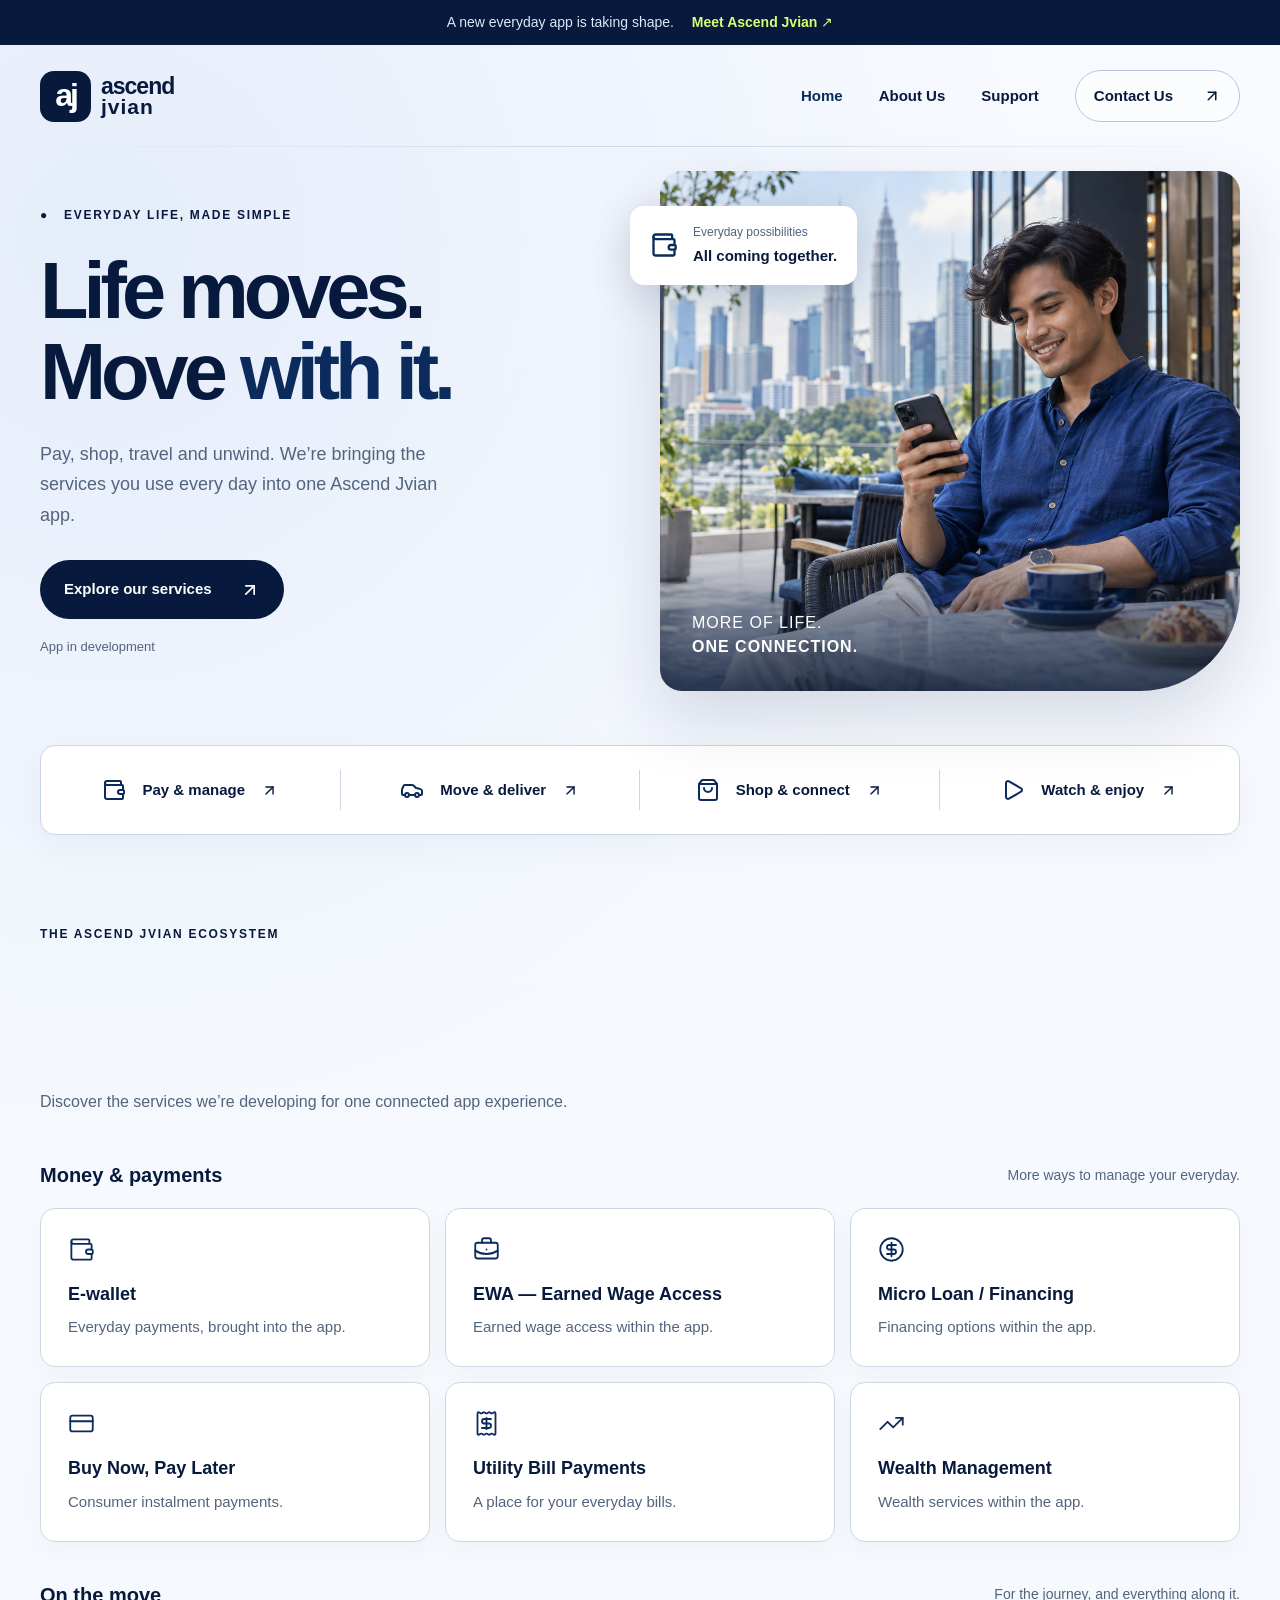
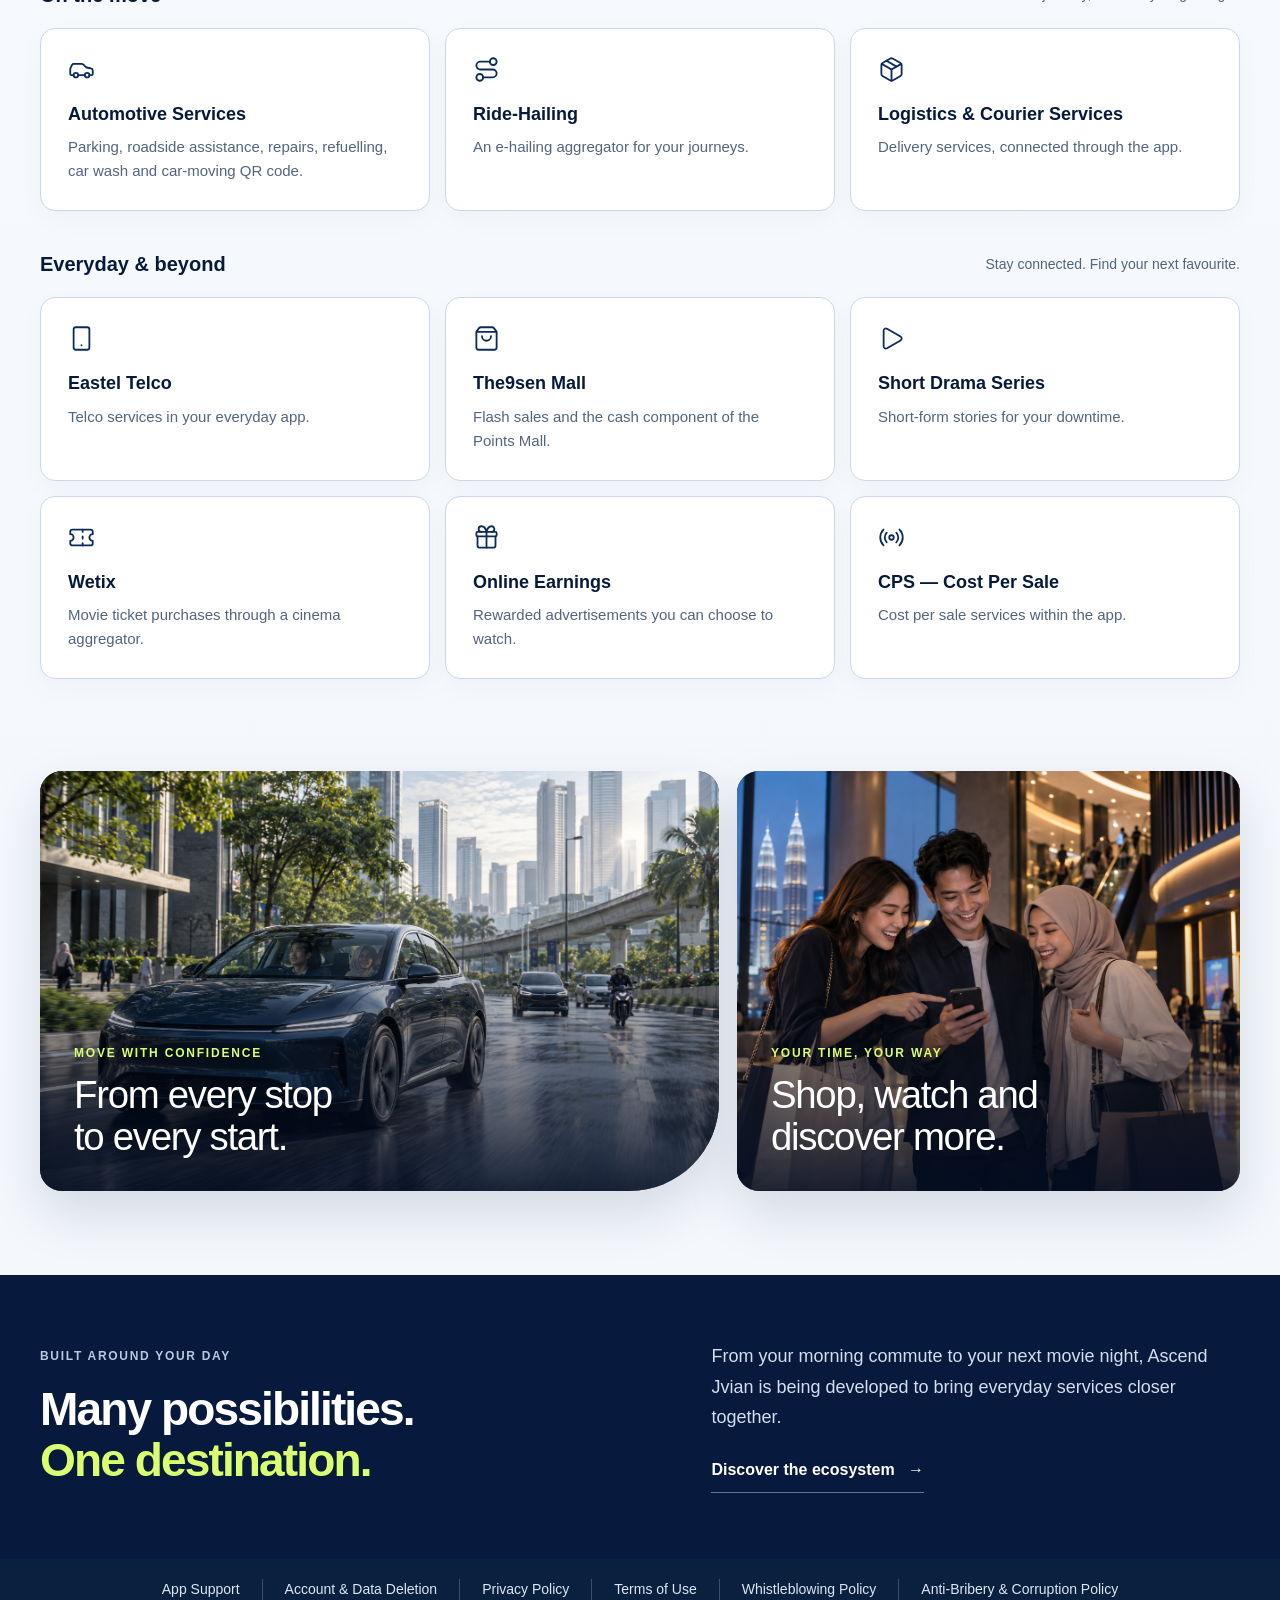
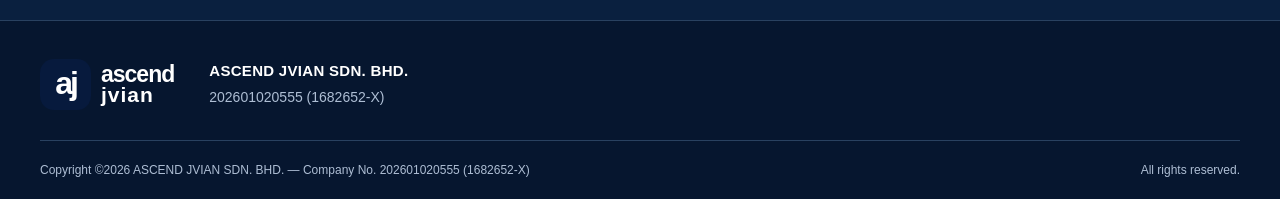
==== commit 2e634a68: "Move financial disclosure off homepage" ====
--- a/index.html
+++ b/index.html
@@ -1,4 +1,4 @@
 <!DOCTYPE html><html lang="en"><head><meta charSet="utf-8"/><meta name="viewport" content="width=device-width, initial-scale=1"/><link rel="preload" href="./lifestyle.png" as="image"/><link rel="preload" href="./mobility.png" as="image"/><link rel="preload" href="./lifestyle-discovery.png" as="image"/><title>Ascend Jvian | Your everyday, connected</title><meta name="description" content="Discover Ascend Jvian: an app in development bringing payments, mobility, shopping, connectivity and entertainment together."/>
 <style>/*! tailwindcss v4.2.1 | MIT License | https://tailwindcss.com */
 @layer properties{@supports (((-webkit-hyphens:none)) and (not (margin-trim:inline))) or ((-moz-orient:inline) and (not (color:rgb(from red r g b)))){:root,:host{--shimmer-angle:20deg}*,:before,:after{--tw-translate-x:0;--tw-translate-y:0;--tw-translate-z:0;--tw-rotate-x:initial;--tw-rotate-y:initial;--tw-rotate-z:initial;--tw-skew-x:initial;--tw-skew-y:initial;--tw-scroll-snap-strictness:proximity;--tw-space-x-reverse:0;--tw-border-style:solid;--tw-leading:initial;--tw-font-weight:initial;--tw-tracking:initial;--tw-ordinal:initial;--tw-slashed-zero:initial;--tw-numeric-figure:initial;--tw-numeric-spacing:initial;--tw-numeric-fraction:initial;--tw-shadow:0 0 #0000;--tw-shadow-color:initial;--tw-shadow-alpha:100%;--tw-inset-shadow:0 0 #0000;--tw-inset-shadow-color:initial;--tw-inset-shadow-alpha:100%;--tw-ring-color:initial;--tw-ring-shadow:0 0 #0000;--tw-inset-ring-color:initial;--tw-inset-ring-shadow:0 0 #0000;--tw-ring-inset:initial;--tw-ring-offset-width:0px;--tw-ring-offset-color:#fff;--tw-ring-offset-shadow:0 0 #0000;--tw-outline-style:solid;--tw-duration:initial;--tw-ease:initial;--tw-content:"";--tw-scale-x:1;--tw-scale-y:1;--tw-scale-z:1;--tw-blur:initial;--tw-brightness:initial;--tw-contrast:initial;--tw-grayscale:initial;--tw-hue-rotate:initial;--tw-invert:initial;--tw-opacity:initial;--tw-saturate:initial;--tw-sepia:initial;--tw-drop-shadow:initial;--tw-drop-shadow-color:initial;--tw-drop-shadow-alpha:100%;--tw-drop-shadow-size:initial;--tw-backdrop-blur:initial;--tw-backdrop-brightness:initial;--tw-backdrop-contrast:initial;--tw-backdrop-grayscale:initial;--tw-backdrop-hue-rotate:initial;--tw-backdrop-invert:initial;--tw-backdrop-opacity:initial;--tw-backdrop-saturate:initial;--tw-backdrop-sepia:initial;--tw-animation-delay:0s;--tw-animation-direction:normal;--tw-animation-duration:initial;--tw-animation-fill-mode:none;--tw-animation-iteration-count:1;--tw-enter-blur:0;--tw-enter-opacity:1;--tw-enter-rotate:0;--tw-enter-scale:1;--tw-enter-translate-x:0;--tw-enter-translate-y:0;--tw-exit-blur:0;--tw-exit-opacity:1;--tw-exit-rotate:0;--tw-exit-scale:1;--tw-exit-translate-x:0;--tw-exit-translate-y:0;--scroll-fade-t:0px;--scroll-fade-b:0px;--scroll-fade-s:0px;--scroll-fade-e:0px;--scroll-fade-mask:initial;--shimmer-image:initial;--shimmer-text-fill:initial}::backdrop{--tw-translate-x:0;--tw-translate-y:0;--tw-translate-z:0;--tw-rotate-x:initial;--tw-rotate-y:initial;--tw-rotate-z:initial;--tw-skew-x:initial;--tw-skew-y:initial;--tw-scroll-snap-strictness:proximity;--tw-space-x-reverse:0;--tw-border-style:solid;--tw-leading:initial;--tw-font-weight:initial;--tw-tracking:initial;--tw-ordinal:initial;--tw-slashed-zero:initial;--tw-numeric-figure:initial;--tw-numeric-spacing:initial;--tw-numeric-fraction:initial;--tw-shadow:0 0 #0000;--tw-shadow-color:initial;--tw-shadow-alpha:100%;--tw-inset-shadow:0 0 #0000;--tw-inset-shadow-color:initial;--tw-inset-shadow-alpha:100%;--tw-ring-color:initial;--tw-ring-shadow:0 0 #0000;--tw-inset-ring-color:initial;--tw-inset-ring-shadow:0 0 #0000;--tw-ring-inset:initial;--tw-ring-offset-width:0px;--tw-ring-offset-color:#fff;--tw-ring-offset-shadow:0 0 #0000;--tw-outline-style:solid;--tw-duration:initial;--tw-ease:initial;--tw-content:"";--tw-scale-x:1;--tw-scale-y:1;--tw-scale-z:1;--tw-blur:initial;--tw-brightness:initial;--tw-contrast:initial;--tw-grayscale:initial;--tw-hue-rotate:initial;--tw-invert:initial;--tw-opacity:initial;--tw-saturate:initial;--tw-sepia:initial;--tw-drop-shadow:initial;--tw-drop-shadow-color:initial;--tw-drop-shadow-alpha:100%;--tw-drop-shadow-size:initial;--tw-backdrop-blur:initial;--tw-backdrop-brightness:initial;--tw-backdrop-contrast:initial;--tw-backdrop-grayscale:initial;--tw-backdrop-hue-rotate:initial;--tw-backdrop-invert:initial;--tw-backdrop-opacity:initial;--tw-backdrop-saturate:initial;--tw-backdrop-sepia:initial;--tw-animation-delay:0s;--tw-animation-direction:normal;--tw-animation-duration:initial;--tw-animation-fill-mode:none;--tw-animation-iteration-count:1;--tw-enter-blur:0;--tw-enter-opacity:1;--tw-enter-rotate:0;--tw-enter-scale:1;--tw-enter-translate-x:0;--tw-enter-translate-y:0;--tw-exit-blur:0;--tw-exit-opacity:1;--tw-exit-rotate:0;--tw-exit-scale:1;--tw-exit-translate-x:0;--tw-exit-translate-y:0;--scroll-fade-t:0px;--scroll-fade-b:0px;--scroll-fade-s:0px;--scroll-fade-e:0px;--scroll-fade-mask:initial;--shimmer-image:initial;--shimmer-text-fill:initial}}}@layer theme{:root,:host{--font-mono:ui-monospace, SFMono-Regular, Menlo, Monaco, Consolas, "Liberation Mono", "Courier New", monospace;--color-black:#000;--color-white:#fff;--spacing:.25rem;--container-xs:20rem;--container-sm:24rem;--text-xs:.75rem;--text-xs--line-height:calc(1 / .75);--text-sm:.875rem;--text-sm--line-height:calc(1.25 / .875);--text-base:1rem;--text-base--line-height:calc(1.5 / 1);--font-weight-normal:400;--font-weight-medium:500;--tracking-tight:-.025em;--tracking-widest:.1em;--leading-tight:1.25;--leading-snug:1.375;--leading-normal:1.5;--leading-relaxed:1.625;--radius-sm:.25rem;--radius-md:.375rem;--radius-lg:.5rem;--radius-xl:.75rem;--radius-2xl:1rem;--radius-4xl:2rem;--ease-out:cubic-bezier(0, 0, .2, 1);--ease-in-out:cubic-bezier(.4, 0, .2, 1);--animate-spin:spin 1s linear infinite;--animate-pulse:pulse 2s cubic-bezier(.4, 0, .6, 1) infinite;--blur-xs:4px;--aspect-video:16 / 9;--default-transition-duration:.15s;--default-transition-timing-function:cubic-bezier(.4, 0, .2, 1);--default-font-family:Arial,Helvetica,sans-serif;--default-mono-font-family:var(--font-mono)}}@layer base{*,:after,:before{box-sizing:border-box;border:0 solid;margin:0;padding:0}::backdrop{box-sizing:border-box;border:0 solid;margin:0;padding:0}::file-selector-button{box-sizing:border-box;border:0 solid;margin:0;padding:0}html,:host{-webkit-text-size-adjust:100%;tab-size:4;line-height:1.5;font-family:var(--default-font-family,ui-sans-serif, system-ui, sans-serif, "Apple Color Emoji", "Segoe UI Emoji", "Segoe UI Symbol", "Noto Color Emoji");font-feature-settings:var(--default-font-feature-settings,normal);font-variation-settings:var(--default-font-variation-settings,normal);-webkit-tap-highlight-color:transparent}hr{height:0;color:inherit;border-top-width:1px}abbr:where([title]){-webkit-text-decoration:underline dotted;text-decoration:underline dotted}h1,h2,h3,h4,h5,h6{font-size:inherit;font-weight:inherit}a{color:inherit;-webkit-text-decoration:inherit;-webkit-text-decoration:inherit;-webkit-text-decoration:inherit;-webkit-text-decoration:inherit;text-decoration:inherit}b,strong{font-weight:bolder}code,kbd,samp,pre{font-family:var(--default-mono-font-family,ui-monospace, SFMono-Regular, Menlo, Monaco, Consolas, "Liberation Mono", "Courier New", monospace);font-feature-settings:var(--default-mono-font-feature-settings,normal);font-variation-settings:var(--default-mono-font-variation-settings,normal);font-size:1em}small{font-size:80%}sub,sup{vertical-align:baseline;font-size:75%;line-height:0;position:relative}sub{bottom:-.25em}sup{top:-.5em}table{text-indent:0;border-color:inherit;border-collapse:collapse}:-moz-focusring{outline:auto}progress{vertical-align:baseline}summary{display:list-item}ol,ul,menu{list-style:none}img,svg,video,canvas,audio,iframe,embed,object{vertical-align:middle;display:block}img,video{max-width:100%;height:auto}button,input,select,optgroup,textarea{font:inherit;font-feature-settings:inherit;font-variation-settings:inherit;letter-spacing:inherit;color:inherit;opacity:1;background-color:#0000;border-radius:0}::file-selector-button{font:inherit;font-feature-settings:inherit;font-variation-settings:inherit;letter-spacing:inherit;color:inherit;opacity:1;background-color:#0000;border-radius:0}:where(select:is([multiple],[size])) optgroup{font-weight:bolder}:where(select:is([multiple],[size])) optgroup option{padding-inline-start:20px}::file-selector-button{margin-inline-end:4px}::placeholder{opacity:1}@supports (not ((-webkit-appearance:-apple-pay-button))) or (contain-intrinsic-size:1px){::placeholder{color:currentColor}@supports (color:color-mix(in lab, red, red)){::placeholder{color:color-mix(in oklab, currentcolor 50%, transparent)}}}textarea{resize:vertical}::-webkit-search-decoration{-webkit-appearance:none}::-webkit-date-and-time-value{min-height:1lh;text-align:inherit}::-webkit-datetime-edit{display:inline-flex}::-webkit-datetime-edit-fields-wrapper{padding:0}::-webkit-datetime-edit{padding-block:0}::-webkit-datetime-edit-year-field{padding-block:0}::-webkit-datetime-edit-month-field{padding-block:0}::-webkit-datetime-edit-day-field{padding-block:0}::-webkit-datetime-edit-hour-field{padding-block:0}::-webkit-datetime-edit-minute-field{padding-block:0}::-webkit-datetime-edit-second-field{padding-block:0}::-webkit-datetime-edit-millisecond-field{padding-block:0}::-webkit-datetime-edit-meridiem-field{padding-block:0}::-webkit-calendar-picker-indicator{line-height:1}:-moz-ui-invalid{box-shadow:none}button,input:where([type=button],[type=reset],[type=submit]){-webkit-appearance:button;appearance:button}::file-selector-button{-webkit-appearance:button;appearance:button}::-webkit-inner-spin-button{height:auto}::-webkit-outer-spin-button{height:auto}[hidden]:where(:not([hidden=until-found])){display:none!important}}@layer components;@layer utilities{.\@container\/card-header{container:card-header/inline-size}.\@container\/field-group{container:field-group/inline-size}.\@container{container-type:inline-size}.pointer-events-auto{pointer-events:auto}.pointer-events-none{pointer-events:none}.invisible{visibility:hidden}.sr-only{clip-path:inset(50%);white-space:nowrap;border-width:0;width:1px;height:1px;margin:-1px;padding:0;position:absolute;overflow:hidden}.absolute{position:absolute}.fixed{position:fixed}.relative{position:relative}.static{position:static}.inset-0{inset:calc(var(--spacing) * 0)}.inset-x-0{inset-inline:calc(var(--spacing) * 0)}.inset-x-4{inset-inline:calc(var(--spacing) * 4)}.inset-y-0{inset-block:calc(var(--spacing) * 0)}.inset-s-1{inset-inline-start:calc(var(--spacing) * 1)}.inset-s-1\/2{inset-inline-start:50%}.start{inset-inline-start:var(--spacing)}.end{inset-inline-end:var(--spacing)}.-top-12{top:calc(var(--spacing) * -12)}.top-0{top:calc(var(--spacing) * 0)}.top-1{top:calc(var(--spacing) * 1)}.top-1\.5{top:calc(var(--spacing) * 1.5)}.top-1\/2{top:50%}.top-1\/3{top:33.3333%}.top-2{top:calc(var(--spacing) * 2)}.top-3{top:calc(var(--spacing) * 3)}.top-3\.5{top:calc(var(--spacing) * 3.5)}.top-\[60\%\]{top:60%}.top-full{top:100%}.top-px{top:1px}.-right-12{right:calc(var(--spacing) * -12)}.right-0{right:calc(var(--spacing) * 0)}.right-1{right:calc(var(--spacing) * 1)}.right-2{right:calc(var(--spacing) * 2)}.right-2\.5{right:calc(var(--spacing) * 2.5)}.right-3{right:calc(var(--spacing) * 3)}.-bottom-12{bottom:calc(var(--spacing) * -12)}.bottom-0{bottom:calc(var(--spacing) * 0)}.bottom-4{bottom:calc(var(--spacing) * 4)}.-left-12{left:calc(var(--spacing) * -12)}.left-1{left:calc(var(--spacing) * 1)}.left-1\.5{left:calc(var(--spacing) * 1.5)}.left-1\/2{left:50%}.left-3{left:calc(var(--spacing) * 3)}.isolate{isolation:isolate}.z-0{z-index:0}.z-1{z-index:1}.z-10{z-index:10}.z-20{z-index:20}.z-50{z-index:50}.z-\[calc\(1000-var\(--toast-index\)\)\]{z-index:calc(1000 - var(--toast-index))}.order-first{order:-9999}.order-last{order:9999}.col-start-2{grid-column-start:2}.row-span-2{grid-row:span 2/span 2}.row-start-1{grid-row-start:1}.m-\(--drawer-inset\,0px\){margin:var(--drawer-inset,0px)}.-mx-1{margin-inline:calc(var(--spacing) * -1)}.-mx-4{margin-inline:calc(var(--spacing) * -4)}.mx-2{margin-inline:calc(var(--spacing) * 2)}.mx-3{margin-inline:calc(var(--spacing) * 3)}.mx-3\.5{margin-inline:calc(var(--spacing) * 3.5)}.mx-auto{margin-inline:auto}.-my-2{margin-block:calc(var(--spacing) * -2)}.my-0{margin-block:calc(var(--spacing) * 0)}.my-0\.5{margin-block:calc(var(--spacing) * .5)}.my-1{margin-block:calc(var(--spacing) * 1)}.my-2{margin-block:calc(var(--spacing) * 2)}.my-auto{margin-block:auto}.-mt-4{margin-top:calc(var(--spacing) * -4)}.mt-0{margin-top:calc(var(--spacing) * 0)}.mt-0\.5{margin-top:calc(var(--spacing) * .5)}.mt-2{margin-top:calc(var(--spacing) * 2)}.mt-4{margin-top:calc(var(--spacing) * 4)}.mt-auto{margin-top:auto}.-mb-4{margin-bottom:calc(var(--spacing) * -4)}.mb-1{margin-bottom:calc(var(--spacing) * 1)}.mb-1\.5{margin-bottom:calc(var(--spacing) * 1.5)}.mb-2{margin-bottom:calc(var(--spacing) * 2)}.-ml-1{margin-left:calc(var(--spacing) * -1)}.-ml-4{margin-left:calc(var(--spacing) * -4)}.ml-1{margin-left:calc(var(--spacing) * 1)}.ml-4{margin-left:calc(var(--spacing) * 4)}.ml-auto{margin-left:auto}.line-clamp-1{-webkit-line-clamp:1;-webkit-box-orient:vertical;display:-webkit-box;overflow:hidden}.line-clamp-2{-webkit-line-clamp:2;-webkit-box-orient:vertical;display:-webkit-box;overflow:hidden}.no-scrollbar{-ms-overflow-style:none;scrollbar-width:none}.no-scrollbar::-webkit-scrollbar{display:none}.block{display:block}.contents{display:contents}.flex{display:flex}.grid{display:grid}.hidden{display:none}.inline-flex{display:inline-flex}.table{display:table}.table-caption{display:table-caption}.table-cell{display:table-cell}.table-row{display:table-row}.field-sizing-content{field-sizing:content}.aspect-\(--ratio\){aspect-ratio:var(--ratio)}.aspect-square{aspect-ratio:1}.aspect-video{aspect-ratio:var(--aspect-video)}.size-\(--cell-size\){width:var(--cell-size);height:var(--cell-size)}.size-2{width:calc(var(--spacing) * 2);height:calc(var(--spacing) * 2)}.size-2\.5{width:calc(var(--spacing) * 2.5);height:calc(var(--spacing) * 2.5)}.size-3{width:calc(var(--spacing) * 3);height:calc(var(--spacing) * 3)}.size-4{width:calc(var(--spacing) * 4);height:calc(var(--spacing) * 4)}.size-5{width:calc(var(--spacing) * 5);height:calc(var(--spacing) * 5)}.size-6{width:calc(var(--spacing) * 6);height:calc(var(--spacing) * 6)}.size-7{width:calc(var(--spacing) * 7);height:calc(var(--spacing) * 7)}.size-8{width:calc(var(--spacing) * 8);height:calc(var(--spacing) * 8)}.size-9{width:calc(var(--spacing) * 9);height:calc(var(--spacing) * 9)}.size-10{width:calc(var(--spacing) * 10);height:calc(var(--spacing) * 10)}.size-auto{width:auto;height:auto}.size-full{width:100%;height:100%}.h-\(--accordion-panel-height\){height:var(--accordion-panel-height)}.h-\(--cell-size\){height:var(--cell-size)}.h-\(--drawer-content-height\){height:var(--drawer-content-height)}.h-\(--height\){height:var(--height)}.h-\(--popup-height\){height:var(--popup-height)}.h-\(--positioner-height\){height:var(--positioner-height)}.h-1{height:calc(var(--spacing) * 1)}.h-1\.5{height:calc(var(--spacing) * 1.5)}.h-2{height:calc(var(--spacing) * 2)}.h-2\.5{height:calc(var(--spacing) * 2.5)}.h-4{height:calc(var(--spacing) * 4)}.h-5{height:calc(var(--spacing) * 5)}.h-6{height:calc(var(--spacing) * 6)}.h-7{height:calc(var(--spacing) * 7)}.h-8{height:calc(var(--spacing) * 8)}.h-8\!{height:calc(var(--spacing) * 8)!important}.h-9{height:calc(var(--spacing) * 9)}.h-10{height:calc(var(--spacing) * 10)}.h-12{height:calc(var(--spacing) * 12)}.h-\[calc\(--spacing\(5\.25\)\)\]{height:calc(calc(var(--spacing) * 5.25))}.h-\[calc\(100\%-1px\)\]{height:calc(100% - 1px)}.h-auto{height:auto}.h-full{height:100%}.h-max{height:max-content}.h-px{height:1px}.h-svh{height:100svh}.max-h-\(--available-height\){max-height:var(--available-height)}.max-h-\(--drawer-content-max-height\,none\){max-height:var(--drawer-content-max-height,none)}.max-h-72{max-height:calc(var(--spacing) * 72)}.max-h-\[min\(calc\(--spacing\(72\)---spacing\(9\)\)\,calc\(var\(--available-height\)---spacing\(9\)\)\)\]{max-height:min(calc(calc(var(--spacing) * 72) - calc(var(--spacing) * 9)), calc(var(--available-height) - calc(var(--spacing) * 9)))}.min-h-0{min-height:calc(var(--spacing) * 0)}.min-h-4{min-height:calc(var(--spacing) * 4)}.min-h-8{min-height:calc(var(--spacing) * 8)}.min-h-16{min-height:calc(var(--spacing) * 16)}.min-h-dvh{min-height:100dvh}.min-h-full{min-height:100%}.min-h-svh{min-height:100svh}.w-\(--anchor-width\){width:var(--anchor-width)}.w-\(--cell-size\){width:var(--cell-size)}.w-\(--drawer-content-width\,auto\){width:var(--drawer-content-width,auto)}.w-\(--popup-width\){width:var(--popup-width)}.w-\(--positioner-width\){width:var(--positioner-width)}.w-\(--sidebar-width\){width:var(--sidebar-width)}.w-0{width:calc(var(--spacing) * 0)}.w-1{width:calc(var(--spacing) * 1)}.w-2{width:calc(var(--spacing) * 2)}.w-2\.5{width:calc(var(--spacing) * 2.5)}.w-4{width:calc(var(--spacing) * 4)}.w-5{width:calc(var(--spacing) * 5)}.w-10{width:calc(var(--spacing) * 10)}.w-24{width:calc(var(--spacing) * 24)}.w-64{width:calc(var(--spacing) * 64)}.w-72{width:calc(var(--spacing) * 72)}.w-auto{width:auto}.w-fit{width:fit-content}.w-full{width:100%}.w-max{width:max-content}.w-px{width:1px}.max-w-\(--available-width\){max-width:var(--available-width)}.max-w-\(--skeleton-width\){max-width:var(--skeleton-width)}.max-w-\[80\%\]{max-width:80%}.max-w-\[calc\(100\%-2rem\)\]{max-width:calc(100% - 2rem)}.max-w-full{max-width:100%}.max-w-max{max-width:max-content}.max-w-sm{max-width:var(--container-sm)}.max-w-xs{max-width:var(--container-xs)}.min-w-\(--cell-size\){min-width:var(--cell-size)}.min-w-0{min-width:calc(var(--spacing) * 0)}.min-w-5{min-width:calc(var(--spacing) * 5)}.min-w-7{min-width:calc(var(--spacing) * 7)}.min-w-8{min-width:calc(var(--spacing) * 8)}.min-w-9{min-width:calc(var(--spacing) * 9)}.min-w-16{min-width:calc(var(--spacing) * 16)}.min-w-32{min-width:calc(var(--spacing) * 32)}.min-w-36{min-width:calc(var(--spacing) * 36)}.min-w-40{min-width:calc(var(--spacing) * 40)}.min-w-\[96px\]{min-width:96px}.min-w-\[calc\(var\(--anchor-width\)\+--spacing\(7\)\)\]{min-width:calc(var(--anchor-width) + calc(var(--spacing) * 7))}.flex-1{flex:1}.shrink-0{flex-shrink:0}.grow{flex-grow:1}.grow-0{flex-grow:0}.basis-full{flex-basis:100%}.caption-bottom{caption-side:bottom}.border-collapse{border-collapse:collapse}.origin-\(--transform-origin\){transform-origin:var(--transform-origin)}.origin-bottom{transform-origin:bottom}.-translate-x-1{--tw-translate-x:calc(var(--spacing) * -1);translate:var(--tw-translate-x) var(--tw-translate-y)}.-translate-x-1\/2{--tw-translate-x:calc(calc(1 / 2 * 100%) * -1);translate:var(--tw-translate-x) var(--tw-translate-y)}.-translate-x-px{--tw-translate-x:-1px;translate:var(--tw-translate-x) var(--tw-translate-y)}.translate-x-px{--tw-translate-x:1px;translate:var(--tw-translate-x) var(--tw-translate-y)}.-translate-y-1{--tw-translate-y:calc(var(--spacing) * -1);translate:var(--tw-translate-x) var(--tw-translate-y)}.-translate-y-1\/2{--tw-translate-y:calc(calc(1 / 2 * 100%) * -1);translate:var(--tw-translate-x) var(--tw-translate-y)}.-translate-y-3{--tw-translate-y:calc(var(--spacing) * -3);translate:var(--tw-translate-x) var(--tw-translate-y)}.-translate-y-3\/4{--tw-translate-y:calc(calc(3 / 4 * 100%) * -1);translate:var(--tw-translate-x) var(--tw-translate-y)}.translate-y-0{--tw-translate-y:calc(var(--spacing) * 0);translate:var(--tw-translate-x) var(--tw-translate-y)}.translate-y-3{--tw-translate-y:calc(var(--spacing) * 3);translate:var(--tw-translate-x) var(--tw-translate-y)}.translate-y-3\/4{--tw-translate-y:calc(3 / 4 * 100%);translate:var(--tw-translate-x) var(--tw-translate-y)}.translate-y-\[calc\(-50\%-2px\)\]{--tw-translate-y:calc(-50% - 2px);translate:var(--tw-translate-x) var(--tw-translate-y)}.rotate-45{rotate:45deg}.rotate-90{rotate:90deg}.\[transform\:translateX\(var\(--toast-swipe-movement-x\)\)_translateY\(calc\(var\(--toast-swipe-movement-y\)-\(var\(--toast-index\)\*var\(--peek\)\)-\(var\(--shrink\)\*var\(--height\)\)\)\)_scale\(var\(--scale\)\)\]{transform:translateX(var(--toast-swipe-movement-x)) translateY(calc(var(--toast-swipe-movement-y) - (var(--toast-index) * var(--peek)) - (var(--shrink) * var(--height)))) scale(var(--scale))}.transform-\[translate3d\(var\(--translate-x\,0px\)\,var\(--translate-y\,0px\)\,0\)_scale\(var\(--stack-scale\)\)\]{transform:translate3d(var(--translate-x,0px),var(--translate-y,0px),0) scale(var(--stack-scale))}.shimmer{--_spread:var(--shimmer-spread,calc(3ch + 40px));--_base:currentColor;--_highlight:var(--shimmer-color,oklch(from currentColor l c h / calc(alpha* .2)));background-image:var(--shimmer-image,linear-gradient(calc(90deg + var(--shimmer-angle)), var(--_base) calc(50% - var(--_spread)), var(--_highlight) calc(50% - var(--_spread) * .5), var(--_highlight) 50%, var(--_highlight) calc(50% + var(--_spread) * .5), var(--_base) calc(50% + var(--_spread))))}@supports (color:color-mix(in lab, red, red)){.shimmer{background-image:var(--shimmer-image,linear-gradient(calc(90deg + var(--shimmer-angle)), var(--_base) calc(50% - var(--_spread)), color-mix(in oklch, var(--_highlight), var(--_base) 50%) calc(50% - var(--_spread) * .5), var(--_highlight) 50%, color-mix(in oklch, var(--_highlight), var(--_base) 50%) calc(50% + var(--_spread) * .5), var(--_base) calc(50% + var(--_spread))))}}.shimmer{background-repeat:no-repeat;background-size:calc(200% + var(--_spread) * 2) 100%;-webkit-text-fill-color:var(--shimmer-text-fill,transparent);animation:tw-shimmer var(--shimmer-duration,2s) linear infinite;background-position:0 0;-webkit-background-clip:text;background-clip:text}@media (prefers-color-scheme:dark){.shimmer{--_highlight:var(--shimmer-color,oklch(from currentColor max(.8, calc(l + .4)) c h / calc(alpha + .4)))}}.shimmer:where([dir=rtl],[dir=rtl] *){animation-direction:reverse}.scroll-fade-x{--_scroll-fade-size-s:var(--scroll-fade-s-size,var(--scroll-fade-size,min(12%, calc(var(--spacing) * 10))));--_scroll-fade-size-e:var(--scroll-fade-e-size,var(--scroll-fade-size,min(12%, calc(var(--spacing) * 10))));--scroll-fade-inline:linear-gradient(to right, transparent 0, #000 var(--scroll-fade-s,0px), #000 calc(100% - var(--scroll-fade-e,0px)), transparent 100%)}.scroll-fade-x:where([dir=rtl],[dir=rtl] *){--scroll-fade-inline:linear-gradient(to left, transparent 0, #000 var(--scroll-fade-s,0px), #000 calc(100% - var(--scroll-fade-e,0px)), transparent 100%)}.scroll-fade-x{-webkit-mask-image:var(--scroll-fade-mask,var(--scroll-fade-inline));-webkit-mask-image:var(--scroll-fade-mask,var(--scroll-fade-inline));-webkit-mask-image:var(--scroll-fade-mask,var(--scroll-fade-inline));-webkit-mask-image:var(--scroll-fade-mask,var(--scroll-fade-inline));mask-image:var(--scroll-fade-mask,var(--scroll-fade-inline));-webkit-mask-composite:source-in;-webkit-mask-composite:source-in;-webkit-mask-composite:source-in;-webkit-mask-repeat:no-repeat;mask-repeat:no-repeat;-webkit-mask-composite:source-in;mask-composite:intersect}@supports (animation-timeline:scroll()){.scroll-fade-x{animation:1ms ease-in-out scroll-fade-reveal-s,1ms ease-in-out scroll-fade-reveal-e;animation-timeline:scroll(self inline),scroll(self inline);animation-range:0 var(--scroll-fade-reveal,calc(var(--spacing) * 24)), calc(100% - var(--scroll-fade-reveal,calc(var(--spacing) * 24))) 100%;animation-fill-mode:both}}@supports not (animation-timeline:scroll()){.scroll-fade-x{--scroll-fade-s:var(--_scroll-fade-size-s);--scroll-fade-e:var(--_scroll-fade-size-e)}}.scroll-fade-b{--_scroll-fade-size-b:var(--scroll-fade-b-size,var(--scroll-fade-size,min(12%, calc(var(--spacing) * 10))));--scroll-fade-mask:linear-gradient(to bottom, #000 0, #000 calc(100% - var(--scroll-fade-b,0px)), transparent 100%);-webkit-mask-image:var(--scroll-fade-mask);-webkit-mask-image:var(--scroll-fade-mask);-webkit-mask-image:var(--scroll-fade-mask);-webkit-mask-image:var(--scroll-fade-mask);mask-image:var(--scroll-fade-mask);-webkit-mask-composite:source-in;-webkit-mask-composite:source-in;-webkit-mask-composite:source-in;-webkit-mask-repeat:no-repeat;mask-repeat:no-repeat;-webkit-mask-composite:source-in;mask-composite:intersect}@supports (animation-timeline:scroll()){.scroll-fade-b{animation:1ms ease-in-out scroll-fade-reveal-b;animation-timeline:scroll(self y);animation-range:calc(100% - var(--scroll-fade-reveal,calc(var(--spacing) * 24))) 100%;animation-fill-mode:both}}@supports not (animation-timeline:scroll()){.scroll-fade-b{--scroll-fade-b:var(--_scroll-fade-size-b)}}.animate-caret-blink{animation:1.25s ease-out infinite caret-blink}.animate-pulse{animation:var(--animate-pulse)}.animate-spin{animation:var(--animate-spin)}.cursor-default{cursor:default}.cursor-grab{cursor:grab}.cursor-text{cursor:text}.touch-manipulation{touch-action:manipulation}.touch-none{touch-action:none}.resize-none{resize:none}.snap-x{scroll-snap-type:x var(--tw-scroll-snap-strictness)}.snap-mandatory{--tw-scroll-snap-strictness:mandatory}.scroll-my-1{scroll-margin-block:calc(var(--spacing) * 1)}.scroll-px-1{scroll-padding-inline:calc(var(--spacing) * 1)}.scroll-py-1{scroll-padding-block:calc(var(--spacing) * 1)}.list-disc{list-style-type:disc}.list-none{list-style-type:none}.appearance-none{-webkit-appearance:none;appearance:none}.auto-rows-min{grid-auto-rows:min-content}.grid-rows-\[auto_1fr\]{grid-template-rows:auto 1fr}.flex-col{flex-direction:column}.flex-col-reverse{flex-direction:column-reverse}.flex-row{flex-direction:row}.flex-wrap{flex-wrap:wrap}.place-content-center{place-content:center}.place-items-center{place-items:center}.items-center{align-items:center}.items-end{align-items:flex-end}.items-start{align-items:flex-start}.items-stretch{align-items:stretch}.justify-between{justify-content:space-between}.justify-center{justify-content:center}.justify-start{justify-content:flex-start}.gap-\(--card-spacing\){gap:var(--card-spacing)}.gap-0{gap:calc(var(--spacing) * 0)}.gap-0\.5{gap:calc(var(--spacing) * .5)}.gap-1{gap:calc(var(--spacing) * 1)}.gap-1\.5{gap:calc(var(--spacing) * 1.5)}.gap-2{gap:calc(var(--spacing) * 2)}.gap-2\.5{gap:calc(var(--spacing) * 2.5)}.gap-3{gap:calc(var(--spacing) * 3)}.gap-4{gap:calc(var(--spacing) * 4)}.gap-5{gap:calc(var(--spacing) * 5)}.gap-6{gap:calc(var(--spacing) * 6)}.gap-\[--spacing\(var\(--gap\)\)\]{gap:calc(var(--spacing) * var(--gap))}:where(.-space-x-2>:not(:last-child)){--tw-space-x-reverse:0;margin-inline-start:calc(calc(var(--spacing) * -2) * var(--tw-space-x-reverse));margin-inline-end:calc(calc(var(--spacing) * -2) * calc(1 - var(--tw-space-x-reverse)))}.self-end{align-self:flex-end}.self-start{align-self:flex-start}.self-stretch{align-self:stretch}.justify-self-end{justify-self:flex-end}.truncate{text-overflow:ellipsis;white-space:nowrap;overflow:hidden}.overflow-auto{overflow:auto}.overflow-hidden{overflow:hidden}.overflow-x-auto{overflow-x:auto}.overflow-x-hidden{overflow-x:hidden}.overflow-y-auto{overflow-y:auto}.overscroll-contain{overscroll-behavior:contain}.overscroll-x-contain{overscroll-behavior-x:contain}.rounded-\(--cell-radius\){border-radius:var(--cell-radius)}.rounded-2xl{border-radius:var(--radius-2xl)}.rounded-4xl{border-radius:var(--radius-4xl)}.rounded-\[2px\]{border-radius:2px}.rounded-\[4px\]{border-radius:4px}.rounded-\[calc\(var\(--radius\)-3px\)\]{border-radius:calc(var(--radius) - 3px)}.rounded-\[inherit\]{border-radius:inherit}.rounded-\[min\(var\(--radius-md\)\,10px\)\]{border-radius:min(var(--radius-md), 10px)}.rounded-\[min\(var\(--radius-md\)\,12px\)\]{border-radius:min(var(--radius-md), 12px)}.rounded-full{border-radius:2147483647px}.rounded-lg{border-radius:var(--radius-lg)}.rounded-lg\!{border-radius:var(--radius-lg)!important}.rounded-md{border-radius:var(--radius-md)}.rounded-none{border-radius:0}.rounded-sm{border-radius:var(--radius-sm)}.rounded-xl{border-radius:var(--radius-xl)}.rounded-xl\!{border-radius:var(--radius-xl)!important}.rounded-t-xl{border-top-left-radius:var(--radius-xl);border-top-right-radius:var(--radius-xl)}.rounded-l-\(--cell-radius\){border-top-left-radius:var(--cell-radius);border-bottom-left-radius:var(--cell-radius)}.rounded-tl-sm{border-top-left-radius:var(--radius-sm)}.rounded-r-\(--cell-radius\){border-top-right-radius:var(--cell-radius);border-bottom-right-radius:var(--cell-radius)}.rounded-b-xl{border-bottom-right-radius:var(--radius-xl);border-bottom-left-radius:var(--radius-xl)}.border{border-style:var(--tw-border-style);border-width:1px}.border-0{border-style:var(--tw-border-style);border-width:0}.border-\[1\.5px\]{border-style:var(--tw-border-style);border-width:1.5px}.border-y{border-block-style:var(--tw-border-style);border-block-width:1px}.border-t{border-top-style:var(--tw-border-style);border-top-width:1px}.border-r{border-right-style:var(--tw-border-style);border-right-width:1px}.border-b{border-bottom-style:var(--tw-border-style);border-bottom-width:1px}.border-l{border-left-style:var(--tw-border-style);border-left-width:1px}.border-dashed{--tw-border-style:dashed;border-style:dashed}.border-none{--tw-border-style:none;border-style:none}.border-\(--color-border\){border-color:var(--color-border)}.border-transparent{border-color:#0000}.bg-\(--color-bg\){background-color:var(--color-bg)}.bg-\[Canvas\]{background-color:canvas}.bg-background{background-color:var(--background)}.bg-black{background-color:var(--color-black)}.bg-black\/10{background-color:#0000001a}@supports (color:color-mix(in lab, red, red)){.bg-black\/10{background-color:color-mix(in oklab, var(--color-black) 10%, transparent)}}.bg-foreground{background-color:var(--foreground)}.bg-primary{background-color:var(--primary)}.bg-transparent{background-color:#0000}.bg-white{background-color:var(--color-white)}.bg-clip-padding{background-clip:padding-box}.fill-foreground{fill:var(--foreground)}.object-cover{object-fit:cover}.p-\(--card-spacing\){padding:var(--card-spacing)}.p-0{padding:calc(var(--spacing) * 0)}.p-1{padding:calc(var(--spacing) * 1)}.p-2{padding:calc(var(--spacing) * 2)}.p-2\.5{padding:calc(var(--spacing) * 2.5)}.p-4{padding:calc(var(--spacing) * 4)}.p-6{padding:calc(var(--spacing) * 6)}.p-\[3px\]{padding:3px}.p-px{padding:1px}.px-\(--card-spacing\){padding-inline:var(--card-spacing)}.px-\(--cell-size\){padding-inline:var(--cell-size)}.px-1{padding-inline:calc(var(--spacing) * 1)}.px-1\.5{padding-inline:calc(var(--spacing) * 1.5)}.px-2{padding-inline:calc(var(--spacing) * 2)}.px-2\.5{padding-inline:calc(var(--spacing) * 2.5)}.px-3{padding-inline:calc(var(--spacing) * 3)}.py-\(--card-spacing\){padding-block:var(--card-spacing)}.py-0{padding-block:calc(var(--spacing) * 0)}.py-0\.5{padding-block:calc(var(--spacing) * .5)}.py-1{padding-block:calc(var(--spacing) * 1)}.py-1\.5{padding-block:calc(var(--spacing) * 1.5)}.py-2{padding-block:calc(var(--spacing) * 2)}.py-2\.5{padding-block:calc(var(--spacing) * 2.5)}.py-6{padding-block:calc(var(--spacing) * 6)}.py-\[2px\]{padding-block:2px}.pt-0{padding-top:calc(var(--spacing) * 0)}.pt-2{padding-top:calc(var(--spacing) * 2)}.pt-3{padding-top:calc(var(--spacing) * 3)}.pt-4{padding-top:calc(var(--spacing) * 4)}.pr-1{padding-right:calc(var(--spacing) * 1)}.pr-1\.5{padding-right:calc(var(--spacing) * 1.5)}.pr-1\.5\!{padding-right:calc(var(--spacing) * 1.5)!important}.pr-2{padding-right:calc(var(--spacing) * 2)}.pr-8{padding-right:calc(var(--spacing) * 8)}.pb-0{padding-bottom:calc(var(--spacing) * 0)}.pb-2{padding-bottom:calc(var(--spacing) * 2)}.pb-2\.5{padding-bottom:calc(var(--spacing) * 2.5)}.pb-3{padding-bottom:calc(var(--spacing) * 3)}.pl-1{padding-left:calc(var(--spacing) * 1)}.pl-1\.5{padding-left:calc(var(--spacing) * 1.5)}.pl-1\.5\!{padding-left:calc(var(--spacing) * 1.5)!important}.pl-2{padding-left:calc(var(--spacing) * 2)}.pl-2\.5{padding-left:calc(var(--spacing) * 2.5)}.pl-4{padding-left:calc(var(--spacing) * 4)}.pl-7{padding-left:calc(var(--spacing) * 7)}.text-center{text-align:center}.text-left{text-align:left}.align-middle{vertical-align:middle}.font-mono{font-family:var(--font-mono)}.font-sans{font-family:Arial,Helvetica,sans-serif}.text-base{font-size:var(--text-base);line-height:var(--tw-leading,var(--text-base--line-height))}.text-sm{font-size:var(--text-sm);line-height:var(--tw-leading,var(--text-sm--line-height))}.text-sm\/relaxed{font-size:var(--text-sm);line-height:var(--leading-relaxed)}.text-xs{font-size:var(--text-xs);line-height:var(--tw-leading,var(--text-xs--line-height))}.text-\[0\.8rem\]{font-size:.8rem}.leading-none{--tw-leading:1;line-height:1}.leading-normal{--tw-leading:var(--leading-normal);line-height:var(--leading-normal)}.leading-relaxed{--tw-leading:var(--leading-relaxed);line-height:var(--leading-relaxed)}.leading-snug{--tw-leading:var(--leading-snug);line-height:var(--leading-snug)}.leading-tight{--tw-leading:var(--leading-tight);line-height:var(--leading-tight)}.font-medium{--tw-font-weight:var(--font-weight-medium);font-weight:var(--font-weight-medium)}.font-normal{--tw-font-weight:var(--font-weight-normal);font-weight:var(--font-weight-normal)}.tracking-tight{--tw-tracking:var(--tracking-tight);letter-spacing:var(--tracking-tight)}.tracking-widest{--tw-tracking:var(--tracking-widest);letter-spacing:var(--tracking-widest)}.text-balance{text-wrap:balance}.wrap-break-word{overflow-wrap:break-word}.whitespace-nowrap{white-space:nowrap}.text-\[CanvasText\]{color:canvastext}.text-background{color:var(--background)}.text-current{color:currentColor}.text-foreground,.text-foreground\/60{color:var(--foreground)}@supports (color:color-mix(in lab, red, red)){.text-foreground\/60{color:color-mix(in oklab, var(--foreground) 60%, transparent)}}.text-primary{color:var(--primary)}.tabular-nums{--tw-numeric-spacing:tabular-nums;font-variant-numeric:var(--tw-ordinal,) var(--tw-slashed-zero,) var(--tw-numeric-figure,) var(--tw-numeric-spacing,) var(--tw-numeric-fraction,)}.underline-offset-4{text-underline-offset:4px}.opacity-0{opacity:0}.opacity-50{opacity:.5}.opacity-60{opacity:.6}.opacity-\[max\(var\(--drawer-overlay-min-opacity\,0\)\,calc\(1-var\(--drawer-swipe-progress\)\)\)\]{opacity:max(var(--drawer-overlay-min-opacity,0), calc(1 - var(--drawer-swipe-progress)))}.bg-blend-color{background-blend-mode:color}.shadow{--tw-shadow:0 1px 3px 0 var(--tw-shadow-color,#0000001a), 0 1px 2px -1px var(--tw-shadow-color,#0000001a);box-shadow:var(--tw-inset-shadow), var(--tw-inset-ring-shadow), var(--tw-ring-offset-shadow), var(--tw-ring-shadow), var(--tw-shadow)}.shadow-\[0_0_0_1px_var\(--sidebar-border\)\]{--tw-shadow:0 0 0 1px var(--tw-shadow-color,var(--sidebar-border));box-shadow:var(--tw-inset-shadow), var(--tw-inset-ring-shadow), var(--tw-ring-offset-shadow), var(--tw-ring-shadow), var(--tw-shadow)}.shadow-lg{--tw-shadow:0 10px 15px -3px var(--tw-shadow-color,#0000001a), 0 4px 6px -4px var(--tw-shadow-color,#0000001a);box-shadow:var(--tw-inset-shadow), var(--tw-inset-ring-shadow), var(--tw-ring-offset-shadow), var(--tw-ring-shadow), var(--tw-shadow)}.shadow-md{--tw-shadow:0 4px 6px -1px var(--tw-shadow-color,#0000001a), 0 2px 4px -2px var(--tw-shadow-color,#0000001a);box-shadow:var(--tw-inset-shadow), var(--tw-inset-ring-shadow), var(--tw-ring-offset-shadow), var(--tw-ring-shadow), var(--tw-shadow)}.shadow-none{--tw-shadow:0 0 #0000;box-shadow:var(--tw-inset-shadow), var(--tw-inset-ring-shadow), var(--tw-ring-offset-shadow), var(--tw-ring-shadow), var(--tw-shadow)}.shadow-none\!{--tw-shadow:0 0 #0000!important;box-shadow:var(--tw-inset-shadow), var(--tw-inset-ring-shadow), var(--tw-ring-offset-shadow), var(--tw-ring-shadow), var(--tw-shadow)!important}.shadow-xl{--tw-shadow:0 20px 25px -5px var(--tw-shadow-color,#0000001a), 0 8px 10px -6px var(--tw-shadow-color,#0000001a);box-shadow:var(--tw-inset-shadow), var(--tw-inset-ring-shadow), var(--tw-ring-offset-shadow), var(--tw-ring-shadow), var(--tw-shadow)}.ring-0{--tw-ring-shadow:var(--tw-ring-inset,) 0 0 0 calc(0px + var(--tw-ring-offset-width)) var(--tw-ring-color,currentcolor);box-shadow:var(--tw-inset-shadow), var(--tw-inset-ring-shadow), var(--tw-ring-offset-shadow), var(--tw-ring-shadow), var(--tw-shadow)}.ring-1{--tw-ring-shadow:var(--tw-ring-inset,) 0 0 0 calc(1px + var(--tw-ring-offset-width)) var(--tw-ring-color,currentcolor);box-shadow:var(--tw-inset-shadow), var(--tw-inset-ring-shadow), var(--tw-ring-offset-shadow), var(--tw-ring-shadow), var(--tw-shadow)}.ring-2{--tw-ring-shadow:var(--tw-ring-inset,) 0 0 0 calc(2px + var(--tw-ring-offset-width)) var(--tw-ring-color,currentcolor);box-shadow:var(--tw-inset-shadow), var(--tw-inset-ring-shadow), var(--tw-ring-offset-shadow), var(--tw-ring-shadow), var(--tw-shadow)}.ring-3{--tw-ring-shadow:var(--tw-ring-inset,) 0 0 0 calc(3px + var(--tw-ring-offset-width)) var(--tw-ring-color,currentcolor);box-shadow:var(--tw-inset-shadow), var(--tw-inset-ring-shadow), var(--tw-ring-offset-shadow), var(--tw-ring-shadow), var(--tw-shadow)}.ring-background{--tw-ring-color:var(--background)}.ring-foreground,.ring-foreground\/10{--tw-ring-color:var(--foreground)}@supports (color:color-mix(in lab, red, red)){.ring-foreground\/10{--tw-ring-color:color-mix(in oklab, var(--foreground) 10%, transparent)}}.ring-offset-background{--tw-ring-offset-color:var(--background)}.outline-hidden{--tw-outline-style:none;outline-style:none}@media (forced-colors:active){.outline-hidden{outline-offset:2px;outline:2px solid #0000}}.outline{outline-style:var(--tw-outline-style);outline-width:1px}.transition{transition-property:color,background-color,border-color,outline-color,text-decoration-color,fill,stroke,--tw-gradient-from,--tw-gradient-via,--tw-gradient-to,opacity,box-shadow,transform,translate,scale,rotate,filter,-webkit-backdrop-filter,backdrop-filter,display,content-visibility,overlay,pointer-events;transition-timing-function:var(--tw-ease,var(--default-transition-timing-function));transition-duration:var(--tw-duration,var(--default-transition-duration))}.transition-\[color\,box-shadow\]{transition-property:color,box-shadow;transition-timing-function:var(--tw-ease,var(--default-transition-timing-function));transition-duration:var(--tw-duration,var(--default-transition-duration))}.transition-\[left\,right\,width\]{transition-property:left,right,width;transition-timing-function:var(--tw-ease,var(--default-transition-timing-function));transition-duration:var(--tw-duration,var(--default-transition-duration))}.transition-\[margin\,opacity\]{transition-property:margin,opacity;transition-timing-function:var(--tw-ease,var(--default-transition-timing-function));transition-duration:var(--tw-duration,var(--default-transition-duration))}.transition-\[opacity\,transform\,translate\]{transition-property:opacity,transform,translate;transition-timing-function:var(--tw-ease,var(--default-transition-timing-function));transition-duration:var(--tw-duration,var(--default-transition-duration))}.transition-\[opacity\,transform\,width\,height\,scale\,translate\]{transition-property:opacity,transform,width,height,scale,translate;transition-timing-function:var(--tw-ease,var(--default-transition-timing-function));transition-duration:var(--tw-duration,var(--default-transition-duration))}.transition-\[top\,left\,right\,bottom\]{transition-property:top,left,right,bottom;transition-timing-function:var(--tw-ease,var(--default-transition-timing-function));transition-duration:var(--tw-duration,var(--default-transition-duration))}.transition-\[transform\,height\,opacity\,filter\]{transition-property:transform,height,opacity,filter;transition-timing-function:var(--tw-ease,var(--default-transition-timing-function));transition-duration:var(--tw-duration,var(--default-transition-duration))}.transition-\[translate\,scale\,opacity\]{transition-property:translate,scale,opacity;transition-timing-function:var(--tw-ease,var(--default-transition-timing-function));transition-duration:var(--tw-duration,var(--default-transition-duration))}.transition-\[width\,height\,padding\]{transition-property:width,height,padding;transition-timing-function:var(--tw-ease,var(--default-transition-timing-function));transition-duration:var(--tw-duration,var(--default-transition-duration))}.transition-\[width\]{transition-property:width;transition-timing-function:var(--tw-ease,var(--default-transition-timing-function));transition-duration:var(--tw-duration,var(--default-transition-duration))}.transition-all{transition-property:all;transition-timing-function:var(--tw-ease,var(--default-transition-timing-function));transition-duration:var(--tw-duration,var(--default-transition-duration))}.transition-colors{transition-property:color,background-color,border-color,outline-color,text-decoration-color,fill,stroke,--tw-gradient-from,--tw-gradient-via,--tw-gradient-to;transition-timing-function:var(--tw-ease,var(--default-transition-timing-function));transition-duration:var(--tw-duration,var(--default-transition-duration))}.transition-opacity{transition-property:opacity;transition-timing-function:var(--tw-ease,var(--default-transition-timing-function));transition-duration:var(--tw-duration,var(--default-transition-duration))}.transition-transform{transition-property:transform,translate,scale,rotate;transition-timing-function:var(--tw-ease,var(--default-transition-timing-function));transition-duration:var(--tw-duration,var(--default-transition-duration))}.transition-none{transition-property:none}.duration-100{--tw-duration:.1s;transition-duration:.1s}.duration-150{--tw-duration:.15s;transition-duration:.15s}.duration-200{--tw-duration:.2s;transition-duration:.2s}.duration-250{--tw-duration:.25s;transition-duration:.25s}.duration-300{--tw-duration:.3s;transition-duration:.3s}.duration-450{--tw-duration:.45s;transition-duration:.45s}.duration-1000{--tw-duration:1s;transition-duration:1s}.duration-\[0\.35s\]{--tw-duration:.35s;transition-duration:.35s}.ease-\[cubic-bezier\(0\.22\,1\,0\.36\,1\)\]{--tw-ease:cubic-bezier(.22,1,.36,1);transition-timing-function:cubic-bezier(.22,1,.36,1)}.ease-\[cubic-bezier\(0\.32\,0\.72\,0\,1\)\]{--tw-ease:cubic-bezier(.32,.72,0,1);transition-timing-function:cubic-bezier(.32,.72,0,1)}.ease-\[cubic-bezier\(0\.45\,1\.005\,0\,1\.005\)\]{--tw-ease:cubic-bezier(.45,1.005,0,1.005);transition-timing-function:cubic-bezier(.45,1.005,0,1.005)}.ease-in-out{--tw-ease:var(--ease-in-out);transition-timing-function:var(--ease-in-out)}.ease-linear{--tw-ease:linear;transition-timing-function:linear}.ease-out{--tw-ease:var(--ease-out);transition-timing-function:var(--ease-out)}.will-change-transform{will-change:transform}.contain-content{contain:content}.outline-none{--tw-outline-style:none;outline-style:none}.select-none{-webkit-user-select:none;user-select:none}.select-text{-webkit-user-select:text;user-select:text}.\[--bleed\:3rem\]{--bleed:3rem}.\[--card-spacing\:--spacing\(4\)\]{--card-spacing:calc(var(--spacing) * 4)}.\[--cell-radius\:var\(--radius-md\)\]{--cell-radius:var(--radius-md)}.\[--cell-size\:--spacing\(7\)\]{--cell-size:calc(var(--spacing) * 7)}.\[--drawer-content-height\:var\(--drawer-height\,auto\)\]{--drawer-content-height:var(--drawer-height,auto)}.\[--gap\:0\.75rem\]{--gap:.75rem}.\[--height\:var\(--toast-frontmost-height\,var\(--toast-height\)\)\]{--height:var(--toast-frontmost-height,var(--toast-height))}.\[--offset-y\:calc\(var\(--toast-offset-y\)\*-1\+calc\(var\(--toast-index\)\*var\(--gap\)\*-1\)\+var\(--toast-swipe-movement-y\)\)\]{--offset-y:calc(var(--toast-offset-y) * -1 + calc(var(--toast-index) * var(--gap) * -1) + var(--toast-swipe-movement-y))}.\[--peek\:0\.75rem\]{--peek:.75rem}.\[--peek\:1rem\]{--peek:1rem}.\[--scale\:calc\(max\(0\,1-\(var\(--toast-index\)\*0\.1\)\)\)\]{--scale:calc(max(0, 1 - (var(--toast-index) * .1)))}.\[--shrink\:calc\(1-var\(--scale\)\)\]{--shrink:calc(1 - var(--scale))}.\[--stack-height\:var\(--drawer-frontmost-height\,var\(--drawer-height\,0px\)\)\]{--stack-height:var(--drawer-frontmost-height,var(--drawer-height,0px))}.\[--stack-peek-offset\:max\(0px\,calc\(\(var\(--nested-drawers\)-var\(--stack-progress\)\)\*var\(--peek\)\)\)\]{--stack-peek-offset:max(0px, calc((var(--nested-drawers) - var(--stack-progress)) * var(--peek)))}.\[--stack-progress\:clamp\(0\,var\(--drawer-swipe-progress\)\,1\)\]{--stack-progress:clamp(0, var(--drawer-swipe-progress), 1)}.\[--stack-scale-base\:max\(0\,calc\(1-\(var\(--nested-drawers\)\*var\(--stack-step\)\)\)\)\]{--stack-scale-base:max(0, calc(1 - (var(--nested-drawers) * var(--stack-step))))}.\[--stack-scale\:clamp\(0\,calc\(var\(--stack-scale-base\)\+\(var\(--stack-step\)\*var\(--stack-progress\)\)\)\,1\)\]{--stack-scale:clamp(0, calc(var(--stack-scale-base) + (var(--stack-step) * var(--stack-progress))), 1)}.\[--stack-shrink\:calc\(1-var\(--stack-scale\)\)\]{--stack-shrink:calc(1 - var(--stack-scale))}.\[--stack-step\:0\.05\]{--stack-step:.05}.\[contain-intrinsic-size\:auto_10rem\]{contain-intrinsic-size:auto 10rem}.\[content-visibility\:auto\]{content-visibility:auto}.\[interpolate-size\:allow-keywords\]{interpolate-size:allow-keywords}.\[transition\:transform_500ms_cubic-bezier\(0\.22\,1\,0\.36\,1\)\,opacity_500ms\,height_150ms\]{transition:transform .5s cubic-bezier(.22,1,.36,1),opacity .5s,height .15s}:is(.\*\:w-full>*){width:100%}.not-last\:border-b:not(:last-child){border-bottom-style:var(--tw-border-style);border-bottom-width:1px}.group-focus-within\/menu-item\:opacity-100:is(:where(.group\/menu-item):focus-within *){opacity:1}@media (hover:hover){.group-hover\/menu-item\:opacity-100:is(:where(.group\/menu-item):hover *){opacity:1}}.group-has-disabled\/field\:opacity-50:is(:where(.group\/field):has(:disabled) *){opacity:.5}.group-has-data-\[sidebar\=menu-action\]\/menu-item\:pr-8:is(:where(.group\/menu-item):has([data-sidebar=menu-action]) *){padding-right:calc(var(--spacing) * 8)}.group-has-data-\[size\=lg\]\/avatar-group\:size-10:is(:where(.group\/avatar-group):has([data-size=lg]) *){width:calc(var(--spacing) * 10);height:calc(var(--spacing) * 10)}.group-has-data-\[size\=sm\]\/avatar-group\:size-6:is(:where(.group\/avatar-group):has([data-size=sm]) *){width:calc(var(--spacing) * 6);height:calc(var(--spacing) * 6)}.group-has-data-\[slot\=combobox-clear\]\/input-group\:hidden:is(:where(.group\/input-group):has([data-slot=combobox-clear]) *),.group-has-data-\[slot\=command-shortcut\]\/command-item\:hidden:is(:where(.group\/command-item):has([data-slot=command-shortcut]) *){display:none}.group-has-data-\[slot\=item-description\]\/item\:translate-y-0\.5:is(:where(.group\/item):has([data-slot=item-description]) *){--tw-translate-y:calc(var(--spacing) * .5);translate:var(--tw-translate-x) var(--tw-translate-y)}.group-has-data-\[slot\=item-description\]\/item\:self-start:is(:where(.group\/item):has([data-slot=item-description]) *){align-self:flex-start}.group-has-data-\[slot\=message-footer\]\/message\:-translate-y-8:is(:where(.group\/message):has([data-slot=message-footer]) *){--tw-translate-y:calc(var(--spacing) * -8);translate:var(--tw-translate-x) var(--tw-translate-y)}.group-has-data-\[variant\=ghost\]\/message\:px-0:is(:where(.group\/message):has([data-variant=ghost]) *){padding-inline:calc(var(--spacing) * 0)}.group-has-data-horizontal\/field\:text-balance:is(:where(.group\/field):has(:where([data-orientation=horizontal])) *){text-wrap:balance}.group-has-\[\:focus-visible\]\/field-label\:border-transparent:is(:where(.group\/field-label):has(:focus-visible) *){border-color:#0000}.group-has-\[\:focus-visible\]\/field-label\:ring-0:is(:where(.group\/field-label):has(:focus-visible) *){--tw-ring-shadow:var(--tw-ring-inset,) 0 0 0 calc(0px + var(--tw-ring-offset-width)) var(--tw-ring-color,currentcolor);box-shadow:var(--tw-inset-shadow), var(--tw-inset-ring-shadow), var(--tw-ring-offset-shadow), var(--tw-ring-shadow), var(--tw-shadow)}.group-has-\[\>input\]\/input-group\:pt-2:is(:where(.group\/input-group):has(>input) *){padding-top:calc(var(--spacing) * 2)}.group-has-\[\>input\]\/input-group\:pb-2:is(:where(.group\/input-group):has(>input) *){padding-bottom:calc(var(--spacing) * 2)}.group-has-\[\>svg\]\/alert\:col-start-2:is(:where(.group\/alert):has(>svg) *){grid-column-start:2}.group-aria-expanded\/accordion-trigger\:hidden:is(:where(.group\/accordion-trigger)[aria-expanded=true] *){display:none}.group-aria-expanded\/accordion-trigger\:inline:is(:where(.group\/accordion-trigger)[aria-expanded=true] *){display:inline}.group-data-empty\/combobox-content\:flex:is(:where(.group\/combobox-content)[data-empty] *){display:flex}.group-data-nested-drawer-open\/drawer-popup\:opacity-0:is(:where(.group\/drawer-popup)[data-nested-drawer-open] *){opacity:0}.group-data-nested-drawer-swiping\/drawer-popup\:opacity-100:is(:where(.group\/drawer-popup)[data-nested-drawer-swiping] *){opacity:1}.group-data-popup-open\/navigation-menu-trigger\:rotate-180:is(:where(.group\/navigation-menu-trigger)[data-popup-open] *){rotate:180deg}.group-data-swiping\/drawer-popup\:select-none:is(:where(.group\/drawer-popup)[data-swiping] *){-webkit-user-select:none;user-select:none}.group-data-\[align\=end\]\/bubble\:self-end:is(:where(.group\/bubble)[data-align=end] *){align-self:flex-end}.group-data-\[align\=end\]\/message\:justify-end:is(:where(.group\/message)[data-align=end] *){justify-content:flex-end}.group-data-\[align\=end\]\/message\:self-end:is(:where(.group\/message)[data-align=end] *){align-self:flex-end}.group-data-\[checked\=true\]\/command-item\:opacity-100:is(:where(.group\/command-item)[data-checked=true] *){opacity:1}.group-data-\[collapsible\=icon\]\:-mt-8:is(:where(.group)[data-collapsible=icon] *){margin-top:calc(var(--spacing) * -8)}.group-data-\[collapsible\=icon\]\:hidden:is(:where(.group)[data-collapsible=icon] *){display:none}.group-data-\[collapsible\=icon\]\:size-8\!:is(:where(.group)[data-collapsible=icon] *){width:calc(var(--spacing) * 8)!important;height:calc(var(--spacing) * 8)!important}.group-data-\[collapsible\=icon\]\:w-\(--sidebar-width-icon\):is(:where(.group)[data-collapsible=icon] *){width:var(--sidebar-width-icon)}.group-data-\[collapsible\=icon\]\:w-\[calc\(var\(--sidebar-width-icon\)\+\(--spacing\(4\)\)\)\]:is(:where(.group)[data-collapsible=icon] *){width:calc(var(--sidebar-width-icon) + (calc(var(--spacing) * 4)))}.group-data-\[collapsible\=icon\]\:w-\[calc\(var\(--sidebar-width-icon\)\+\(--spacing\(4\)\)\+2px\)\]:is(:where(.group)[data-collapsible=icon] *){width:calc(var(--sidebar-width-icon) + (calc(var(--spacing) * 4)) + 2px)}.group-data-\[collapsible\=icon\]\:overflow-hidden:is(:where(.group)[data-collapsible=icon] *){overflow:hidden}.group-data-\[collapsible\=icon\]\:p-0\!:is(:where(.group)[data-collapsible=icon] *){padding:calc(var(--spacing) * 0)!important}.group-data-\[collapsible\=icon\]\:p-2\!:is(:where(.group)[data-collapsible=icon] *){padding:calc(var(--spacing) * 2)!important}.group-data-\[collapsible\=icon\]\:opacity-0:is(:where(.group)[data-collapsible=icon] *){opacity:0}.group-data-\[collapsible\=offcanvas\]\:w-0:is(:where(.group)[data-collapsible=offcanvas] *){width:calc(var(--spacing) * 0)}.group-data-\[collapsible\=offcanvas\]\:translate-x-0:is(:where(.group)[data-collapsible=offcanvas] *){--tw-translate-x:calc(var(--spacing) * 0);translate:var(--tw-translate-x) var(--tw-translate-y)}.group-data-\[disabled\=true\]\:pointer-events-none:is(:where(.group)[data-disabled=true] *){pointer-events:none}.group-data-\[disabled\=true\]\:opacity-50:is(:where(.group)[data-disabled=true] *),.group-data-\[disabled\=true\]\/field\:opacity-50:is(:where(.group\/field)[data-disabled=true] *),.group-data-\[disabled\=true\]\/input-group\:opacity-50:is(:where(.group\/input-group)[data-disabled=true] *){opacity:.5}.group-data-\[focused\=true\]\/day\:relative:is(:where(.group\/day)[data-focused=true] *){position:relative}.group-data-\[focused\=true\]\/day\:z-10:is(:where(.group\/day)[data-focused=true] *){z-index:10}.group-data-\[focused\=true\]\/day\:ring-\[3px\]:is(:where(.group\/day)[data-focused=true] *){--tw-ring-shadow:var(--tw-ring-inset,) 0 0 0 calc(3px + var(--tw-ring-offset-width)) var(--tw-ring-color,currentcolor);box-shadow:var(--tw-inset-shadow), var(--tw-inset-ring-shadow), var(--tw-ring-offset-shadow), var(--tw-ring-shadow), var(--tw-shadow)}.group-data-\[orientation\=vertical\]\/attachment\:absolute:is(:where(.group\/attachment)[data-orientation=vertical] *){position:absolute}.group-data-\[orientation\=vertical\]\/attachment\:top-3:is(:where(.group\/attachment)[data-orientation=vertical] *){top:calc(var(--spacing) * 3)}.group-data-\[orientation\=vertical\]\/attachment\:right-3:is(:where(.group\/attachment)[data-orientation=vertical] *){right:calc(var(--spacing) * 3)}.group-data-\[orientation\=vertical\]\/attachment\:w-full:is(:where(.group\/attachment)[data-orientation=vertical] *){width:100%}.group-data-\[orientation\=vertical\]\/attachment\:gap-1:is(:where(.group\/attachment)[data-orientation=vertical] *){gap:calc(var(--spacing) * 1)}.group-data-\[orientation\=vertical\]\/attachment\:px-1:is(:where(.group\/attachment)[data-orientation=vertical] *){padding-inline:calc(var(--spacing) * 1)}.group-data-\[side\=left\]\:-right-4:is(:where(.group)[data-side=left] *){right:calc(var(--spacing) * -4)}.group-data-\[side\=left\]\:border-r:is(:where(.group)[data-side=left] *){border-right-style:var(--tw-border-style);border-right-width:1px}.group-data-\[side\=right\]\:left-0:is(:where(.group)[data-side=right] *){left:calc(var(--spacing) * 0)}.group-data-\[side\=right\]\:rotate-180:is(:where(.group)[data-side=right] *){rotate:180deg}.group-data-\[side\=right\]\:border-l:is(:where(.group)[data-side=right] *){border-left-style:var(--tw-border-style);border-left-width:1px}.group-data-\[size\=default\]\/avatar\:size-2\.5:is(:where(.group\/avatar)[data-size=default] *){width:calc(var(--spacing) * 2.5);height:calc(var(--spacing) * 2.5)}.group-data-\[size\=default\]\/switch\:size-4:is(:where(.group\/switch)[data-size=default] *){width:calc(var(--spacing) * 4);height:calc(var(--spacing) * 4)}.group-data-\[size\=lg\]\/avatar\:size-3:is(:where(.group\/avatar)[data-size=lg] *){width:calc(var(--spacing) * 3);height:calc(var(--spacing) * 3)}.group-data-\[size\=sm\]\/alert-dialog-content\:grid:is(:where(.group\/alert-dialog-content)[data-size=sm] *){display:grid}.group-data-\[size\=sm\]\/alert-dialog-content\:grid-cols-2:is(:where(.group\/alert-dialog-content)[data-size=sm] *){grid-template-columns:repeat(2,minmax(0,1fr))}.group-data-\[size\=sm\]\/attachment\:w-8:is(:where(.group\/attachment)[data-size=sm] *){width:calc(var(--spacing) * 8)}.group-data-\[size\=sm\]\/avatar\:size-2:is(:where(.group\/avatar)[data-size=sm] *){width:calc(var(--spacing) * 2);height:calc(var(--spacing) * 2)}.group-data-\[size\=sm\]\/avatar\:text-xs:is(:where(.group\/avatar)[data-size=sm] *){font-size:var(--text-xs);line-height:var(--tw-leading,var(--text-xs--line-height))}.group-data-\[size\=sm\]\/card\:text-sm:is(:where(.group\/card)[data-size=sm] *){font-size:var(--text-sm);line-height:var(--tw-leading,var(--text-sm--line-height))}.group-data-\[size\=sm\]\/item\:size-8:is(:where(.group\/item)[data-size=sm] *){width:calc(var(--spacing) * 8);height:calc(var(--spacing) * 8)}.group-data-\[size\=sm\]\/switch\:size-3:is(:where(.group\/switch)[data-size=sm] *){width:calc(var(--spacing) * 3);height:calc(var(--spacing) * 3)}.group-data-\[size\=xs\]\/attachment\:w-7:is(:where(.group\/attachment)[data-size=xs] *){width:calc(var(--spacing) * 7)}.group-data-\[size\=xs\]\/attachment\:rounded-md:is(:where(.group\/attachment)[data-size=xs] *){border-radius:var(--radius-md)}.group-data-\[size\=xs\]\/item\:size-6:is(:where(.group\/item)[data-size=xs] *){width:calc(var(--spacing) * 6);height:calc(var(--spacing) * 6)}.group-data-\[size\=xs\]\/item\:gap-0:is(:where(.group\/item)[data-size=xs] *){gap:calc(var(--spacing) * 0)}.group-data-\[size\=xs\]\/item\:text-xs:is(:where(.group\/item)[data-size=xs] *){font-size:var(--text-xs);line-height:var(--tw-leading,var(--text-xs--line-height))}.group-data-\[spacing\=0\]\/toggle-group\:rounded-none:is(:where(.group\/toggle-group)[data-spacing="0"] *){border-radius:0}.group-data-\[spacing\=0\]\/toggle-group\:px-2:is(:where(.group\/toggle-group)[data-spacing="0"] *){padding-inline:calc(var(--spacing) * 2)}.group-data-\[state\=done\]\/attachment\:opacity-100:is(:where(.group\/attachment)[data-state=done] *),.group-data-\[state\=idle\]\/attachment\:opacity-100:is(:where(.group\/attachment)[data-state=idle] *){opacity:1}.group-data-\[state\=processing\]\/attachment\:shimmer:is(:where(.group\/attachment)[data-state=processing] *){--_spread:var(--shimmer-spread,calc(3ch + 40px));--_base:currentColor;--_highlight:var(--shimmer-color,oklch(from currentColor l c h / calc(alpha* .2)));background-image:var(--shimmer-image,linear-gradient(calc(90deg + var(--shimmer-angle)), var(--_base) calc(50% - var(--_spread)), var(--_highlight) calc(50% - var(--_spread) * .5), var(--_highlight) 50%, var(--_highlight) calc(50% + var(--_spread) * .5), var(--_base) calc(50% + var(--_spread))))}@supports (color:color-mix(in lab, red, red)){.group-data-\[state\=processing\]\/attachment\:shimmer:is(:where(.group\/attachment)[data-state=processing] *){background-image:var(--shimmer-image,linear-gradient(calc(90deg + var(--shimmer-angle)), var(--_base) calc(50% - var(--_spread)), color-mix(in oklch, var(--_highlight), var(--_base) 50%) calc(50% - var(--_spread) * .5), var(--_highlight) 50%, color-mix(in oklch, var(--_highlight), var(--_base) 50%) calc(50% + var(--_spread) * .5), var(--_base) calc(50% + var(--_spread))))}}.group-data-\[state\=processing\]\/attachment\:shimmer:is(:where(.group\/attachment)[data-state=processing] *){background-repeat:no-repeat;background-size:calc(200% + var(--_spread) * 2) 100%;-webkit-text-fill-color:var(--shimmer-text-fill,transparent);animation:tw-shimmer var(--shimmer-duration,2s) linear infinite;background-position:0 0;-webkit-background-clip:text;background-clip:text}@media (prefers-color-scheme:dark){.group-data-\[state\=processing\]\/attachment\:shimmer:is(:where(.group\/attachment)[data-state=processing] *){--_highlight:var(--shimmer-color,oklch(from currentColor max(.8, calc(l + .4)) c h / calc(alpha + .4)))}}.group-data-\[state\=processing\]\/attachment\:shimmer:is(:where(.group\/attachment)[data-state=processing] *):where([dir=rtl],[dir=rtl] *){animation-direction:reverse}.group-data-\[state\=uploading\]\/attachment\:shimmer:is(:where(.group\/attachment)[data-state=uploading] *){--_spread:var(--shimmer-spread,calc(3ch + 40px));--_base:currentColor;--_highlight:var(--shimmer-color,oklch(from currentColor l c h / calc(alpha* .2)));background-image:var(--shimmer-image,linear-gradient(calc(90deg + var(--shimmer-angle)), var(--_base) calc(50% - var(--_spread)), var(--_highlight) calc(50% - var(--_spread) * .5), var(--_highlight) 50%, var(--_highlight) calc(50% + var(--_spread) * .5), var(--_base) calc(50% + var(--_spread))))}@supports (color:color-mix(in lab, red, red)){.group-data-\[state\=uploading\]\/attachment\:shimmer:is(:where(.group\/attachment)[data-state=uploading] *){background-image:var(--shimmer-image,linear-gradient(calc(90deg + var(--shimmer-angle)), var(--_base) calc(50% - var(--_spread)), color-mix(in oklch, var(--_highlight), var(--_base) 50%) calc(50% - var(--_spread) * .5), var(--_highlight) 50%, color-mix(in oklch, var(--_highlight), var(--_base) 50%) calc(50% + var(--_spread) * .5), var(--_base) calc(50% + var(--_spread))))}}.group-data-\[state\=uploading\]\/attachment\:shimmer:is(:where(.group\/attachment)[data-state=uploading] *){background-repeat:no-repeat;background-size:calc(200% + var(--_spread) * 2) 100%;-webkit-text-fill-color:var(--shimmer-text-fill,transparent);animation:tw-shimmer var(--shimmer-duration,2s) linear infinite;background-position:0 0;-webkit-background-clip:text;background-clip:text}@media (prefers-color-scheme:dark){.group-data-\[state\=uploading\]\/attachment\:shimmer:is(:where(.group\/attachment)[data-state=uploading] *){--_highlight:var(--shimmer-color,oklch(from currentColor max(.8, calc(l + .4)) c h / calc(alpha + .4)))}}.group-data-\[state\=uploading\]\/attachment\:shimmer:is(:where(.group\/attachment)[data-state=uploading] *):where([dir=rtl],[dir=rtl] *){animation-direction:reverse}.group-data-\[swipe-axis\=x\]\/drawer-popup\:h-full:is(:where(.group\/drawer-popup)[data-swipe-axis=x] *){height:100%}.group-data-\[swipe-axis\=x\]\/drawer-popup\:w-3:is(:where(.group\/drawer-popup)[data-swipe-axis=x] *){width:calc(var(--spacing) * 3)}.group-data-\[swipe-axis\=x\]\/drawer-popup\:items-center:is(:where(.group\/drawer-popup)[data-swipe-axis=x] *){align-items:center}.group-data-\[swipe-axis\=y\]\/drawer-popup\:h-3:is(:where(.group\/drawer-popup)[data-swipe-axis=y] *){height:calc(var(--spacing) * 3)}.group-data-\[swipe-axis\=y\]\/drawer-popup\:w-full:is(:where(.group\/drawer-popup)[data-swipe-axis=y] *){width:100%}.group-data-\[swipe-axis\=y\]\/drawer-popup\:justify-center:is(:where(.group\/drawer-popup)[data-swipe-axis=y] *){justify-content:center}.group-data-\[swipe-axis\=y\]\/drawer-popup\:text-center:is(:where(.group\/drawer-popup)[data-swipe-axis=y] *){text-align:center}.group-data-\[swipe-direction\=down\]\/drawer-popup\:items-end:is(:where(.group\/drawer-popup)[data-swipe-direction=down] *){align-items:flex-end}.group-data-\[swipe-direction\=left\]\/drawer-popup\:order-last:is(:where(.group\/drawer-popup)[data-swipe-direction=left] *){order:9999}.group-data-\[swipe-direction\=left\]\/drawer-popup\:justify-start:is(:where(.group\/drawer-popup)[data-swipe-direction=left] *){justify-content:flex-start}.group-data-\[swipe-direction\=right\]\/drawer-popup\:justify-end:is(:where(.group\/drawer-popup)[data-swipe-direction=right] *){justify-content:flex-end}.group-data-\[swipe-direction\=up\]\/drawer-popup\:order-last:is(:where(.group\/drawer-popup)[data-swipe-direction=up] *){order:9999}.group-data-\[swipe-direction\=up\]\/drawer-popup\:items-start:is(:where(.group\/drawer-popup)[data-swipe-direction=up] *){align-items:flex-start}.group-data-\[variant\=floating\]\:rounded-lg:is(:where(.group)[data-variant=floating] *){border-radius:var(--radius-lg)}.group-data-\[variant\=floating\]\:shadow-sm:is(:where(.group)[data-variant=floating] *){--tw-shadow:0 1px 3px 0 var(--tw-shadow-color,#0000001a), 0 1px 2px -1px var(--tw-shadow-color,#0000001a);box-shadow:var(--tw-inset-shadow), var(--tw-inset-ring-shadow), var(--tw-ring-offset-shadow), var(--tw-ring-shadow), var(--tw-shadow)}.group-data-\[variant\=floating\]\:ring-1:is(:where(.group)[data-variant=floating] *){--tw-ring-shadow:var(--tw-ring-inset,) 0 0 0 calc(1px + var(--tw-ring-offset-width)) var(--tw-ring-color,currentcolor);box-shadow:var(--tw-inset-shadow), var(--tw-inset-ring-shadow), var(--tw-ring-offset-shadow), var(--tw-ring-shadow), var(--tw-shadow)}.group-data-\[variant\=line\]\/tabs-list\:bg-transparent:is(:where(.group\/tabs-list)[data-variant=line] *){background-color:#0000}.group-data-\[variant\=outline\]\/field-group\:-mb-2:is(:where(.group\/field-group)[data-variant=outline] *){margin-bottom:calc(var(--spacing) * -2)}.group-data-\[variant\=separator\]\/marker\:flex-none:is(:where(.group\/marker)[data-variant=separator] *){flex:none}.group-data-\[variant\=separator\]\/marker\:text-center:is(:where(.group\/marker)[data-variant=separator] *){text-align:center}.group-data-\[viewport\=false\]\/navigation-menu\:rounded-lg:is(:where(.group\/navigation-menu)[data-viewport=false] *){border-radius:var(--radius-lg)}.group-data-\[viewport\=false\]\/navigation-menu\:shadow:is(:where(.group\/navigation-menu)[data-viewport=false] *){--tw-shadow:0 1px 3px 0 var(--tw-shadow-color,#0000001a), 0 1px 2px -1px var(--tw-shadow-color,#0000001a);box-shadow:var(--tw-inset-shadow), var(--tw-inset-ring-shadow), var(--tw-ring-offset-shadow), var(--tw-ring-shadow), var(--tw-shadow)}.group-data-\[viewport\=false\]\/navigation-menu\:ring-1:is(:where(.group\/navigation-menu)[data-viewport=false] *){--tw-ring-shadow:var(--tw-ring-inset,) 0 0 0 calc(1px + var(--tw-ring-offset-width)) var(--tw-ring-color,currentcolor);box-shadow:var(--tw-inset-shadow), var(--tw-inset-ring-shadow), var(--tw-ring-offset-shadow), var(--tw-ring-shadow), var(--tw-shadow)}.group-data-\[viewport\=false\]\/navigation-menu\:ring-foreground\/10:is(:where(.group\/navigation-menu)[data-viewport=false] *){--tw-ring-color:var(--foreground)}@supports (color:color-mix(in lab, red, red)){.group-data-\[viewport\=false\]\/navigation-menu\:ring-foreground\/10:is(:where(.group\/navigation-menu)[data-viewport=false] *){--tw-ring-color:color-mix(in oklab, var(--foreground) 10%, transparent)}}.group-data-\[viewport\=false\]\/navigation-menu\:duration-300:is(:where(.group\/navigation-menu)[data-viewport=false] *){--tw-duration:.3s;transition-duration:.3s}.group-data-open\/navigation-menu-trigger\:rotate-180:is(:is(:where(.group\/navigation-menu-trigger):where([data-state=open]),:where(.group\/navigation-menu-trigger):where([data-open]:not([data-open=false]))) *){rotate:180deg}.group-data-selected\/command-item\:text-foreground:is(:where(.group\/command-item):where([data-selected=true]) *){color:var(--foreground)}.group-data-horizontal\/tabs\:h-8:is(:where(.group\/tabs):where([data-orientation=horizontal]) *){height:calc(var(--spacing) * 8)}.group-data-vertical\/tabs\:h-fit:is(:where(.group\/tabs):where([data-orientation=vertical]) *){height:fit-content}.group-data-vertical\/tabs\:w-full:is(:where(.group\/tabs):where([data-orientation=vertical]) *){width:100%}.group-data-vertical\/tabs\:flex-col:is(:where(.group\/tabs):where([data-orientation=vertical]) *){flex-direction:column}.group-data-vertical\/tabs\:justify-start:is(:where(.group\/tabs):where([data-orientation=vertical]) *){justify-content:flex-start}.peer-disabled\:cursor-not-allowed:is(:where(.peer):disabled~*){cursor:not-allowed}.peer-disabled\:opacity-50:is(:where(.peer):disabled~*){opacity:.5}.peer-data-\[size\=default\]\/menu-button\:top-1\.5:is(:where(.peer\/menu-button)[data-size=default]~*){top:calc(var(--spacing) * 1.5)}.peer-data-\[size\=lg\]\/menu-button\:top-2\.5:is(:where(.peer\/menu-button)[data-size=lg]~*){top:calc(var(--spacing) * 2.5)}.peer-data-\[size\=sm\]\/menu-button\:top-1:is(:where(.peer\/menu-button)[data-size=sm]~*){top:calc(var(--spacing) * 1)}.selection\:bg-primary ::selection,.selection\:bg-primary::selection{background-color:var(--primary)}.file\:inline-flex::file-selector-button{display:inline-flex}.file\:h-6::file-selector-button{height:calc(var(--spacing) * 6)}.file\:border-0::file-selector-button{border-style:var(--tw-border-style);border-width:0}.file\:bg-transparent::file-selector-button{background-color:#0000}.file\:text-sm::file-selector-button{font-size:var(--text-sm);line-height:var(--tw-leading,var(--text-sm--line-height))}.file\:font-medium::file-selector-button{--tw-font-weight:var(--font-weight-medium);font-weight:var(--font-weight-medium)}.file\:text-foreground::file-selector-button{color:var(--foreground)}.before\:mr-1:before{content:var(--tw-content);margin-right:calc(var(--spacing) * 1)}.before\:h-px:before{content:var(--tw-content);height:1px}.before\:min-w-0:before{content:var(--tw-content);min-width:calc(var(--spacing) * 0)}.before\:flex-1:before{content:var(--tw-content);flex:1}.after\:pointer-events-none:after{content:var(--tw-content);pointer-events:none}.after\:absolute:after{content:var(--tw-content);position:absolute}.after\:-inset-2:after{content:var(--tw-content);inset:calc(var(--spacing) * -2)}.after\:inset-0:after{content:var(--tw-content);inset:calc(var(--spacing) * 0)}.after\:-inset-x-3:after{content:var(--tw-content);inset-inline:calc(var(--spacing) * -3)}.after\:-inset-y-2:after{content:var(--tw-content);inset-block:calc(var(--spacing) * -2)}.after\:inset-y-0:after{content:var(--tw-content);inset-block:calc(var(--spacing) * 0)}.after\:start-1\/2:after{content:var(--tw-content);inset-inline-start:50%}.after\:top-full:after{content:var(--tw-content);top:100%}.after\:right-0:after{content:var(--tw-content);right:calc(var(--spacing) * 0)}.after\:left-0:after{content:var(--tw-content);left:calc(var(--spacing) * 0)}.after\:left-1\/2:after{content:var(--tw-content);left:50%}.after\:ml-1:after{content:var(--tw-content);margin-left:calc(var(--spacing) * 1)}.after\:block:after{content:var(--tw-content);display:block}.after\:h-\[calc\(var\(--gap\)\+1px\)\]:after{content:var(--tw-content);height:calc(var(--gap) + 1px)}.after\:h-px:after{content:var(--tw-content);height:1px}.after\:w-1:after{content:var(--tw-content);width:calc(var(--spacing) * 1)}.after\:w-4:after{content:var(--tw-content);width:calc(var(--spacing) * 4)}.after\:w-\[2px\]:after{content:var(--tw-content);width:2px}.after\:w-full:after{content:var(--tw-content);width:100%}.after\:min-w-0:after{content:var(--tw-content);min-width:calc(var(--spacing) * 0)}.after\:flex-1:after{content:var(--tw-content);flex:1}.after\:shrink-0:after{content:var(--tw-content);flex-shrink:0}.after\:-translate-x-1\/2:after{content:var(--tw-content);--tw-translate-x:calc(calc(1 / 2 * 100%) * -1);translate:var(--tw-translate-x) var(--tw-translate-y)}.after\:rounded-full:after{content:var(--tw-content);border-radius:2147483647px}.after\:border:after{content:var(--tw-content);border-style:var(--tw-border-style);border-width:1px}.after\:bg-\(--drawer-bleed-background\,var\(--color-popover\)\):after{content:var(--tw-content);background-color:var(--drawer-bleed-background,var(--color-popover))}.after\:bg-foreground:after{content:var(--tw-content);background-color:var(--foreground)}.after\:opacity-0:after{content:var(--tw-content);opacity:0}.after\:mix-blend-darken:after{content:var(--tw-content);mix-blend-mode:darken}.after\:transition-opacity:after{content:var(--tw-content);transition-property:opacity;transition-timing-function:var(--tw-ease,var(--default-transition-timing-function));transition-duration:var(--tw-duration,var(--default-transition-duration))}.after\:content-\[\'\'\]:after{--tw-content:"";content:var(--tw-content)}.group-data-\[collapsible\=offcanvas\]\:after\:left-full:is(:where(.group)[data-collapsible=offcanvas] *):after{content:var(--tw-content);left:100%}.group-data-\[swipe-axis\=x\]\/drawer-popup\:after\:h-24:is(:where(.group\/drawer-popup)[data-swipe-axis=x] *):after{content:var(--tw-content);height:calc(var(--spacing) * 24)}.group-data-\[swipe-axis\=x\]\/drawer-popup\:after\:w-1:is(:where(.group\/drawer-popup)[data-swipe-axis=x] *):after{content:var(--tw-content);width:calc(var(--spacing) * 1)}.group-data-\[swipe-axis\=y\]\/drawer-popup\:after\:h-1:is(:where(.group\/drawer-popup)[data-swipe-axis=y] *):after{content:var(--tw-content);height:calc(var(--spacing) * 1)}.group-data-\[swipe-axis\=y\]\/drawer-popup\:after\:w-24:is(:where(.group\/drawer-popup)[data-swipe-axis=y] *):after{content:var(--tw-content);width:calc(var(--spacing) * 24)}.group-data-horizontal\/tabs\:after\:inset-x-0:is(:where(.group\/tabs):where([data-orientation=horizontal]) *):after{content:var(--tw-content);inset-inline:calc(var(--spacing) * 0)}.group-data-horizontal\/tabs\:after\:bottom-\[-5px\]:is(:where(.group\/tabs):where([data-orientation=horizontal]) *):after{content:var(--tw-content);bottom:-5px}.group-data-horizontal\/tabs\:after\:h-0\.5:is(:where(.group\/tabs):where([data-orientation=horizontal]) *):after{content:var(--tw-content);height:calc(var(--spacing) * .5)}.group-data-vertical\/tabs\:after\:inset-y-0:is(:where(.group\/tabs):where([data-orientation=vertical]) *):after{content:var(--tw-content);inset-block:calc(var(--spacing) * 0)}.group-data-vertical\/tabs\:after\:-right-1:is(:where(.group\/tabs):where([data-orientation=vertical]) *):after{content:var(--tw-content);right:calc(var(--spacing) * -1)}.group-data-vertical\/tabs\:after\:w-0\.5:is(:where(.group\/tabs):where([data-orientation=vertical]) *):after{content:var(--tw-content);width:calc(var(--spacing) * .5)}.first\:rounded-l-lg:first-child{border-top-left-radius:var(--radius-lg);border-bottom-left-radius:var(--radius-lg)}.first\:border-l:first-child{border-left-style:var(--tw-border-style);border-left-width:1px}.last\:mt-0:last-child{margin-top:calc(var(--spacing) * 0)}.last\:rounded-r-lg:last-child{border-top-right-radius:var(--radius-lg);border-bottom-right-radius:var(--radius-lg)}.focus-within\:ring-1:focus-within{--tw-ring-shadow:var(--tw-ring-inset,) 0 0 0 calc(1px + var(--tw-ring-offset-width)) var(--tw-ring-color,currentcolor);box-shadow:var(--tw-inset-shadow), var(--tw-inset-ring-shadow), var(--tw-ring-offset-shadow), var(--tw-ring-shadow), var(--tw-shadow)}.focus-within\:ring-3:focus-within{--tw-ring-shadow:var(--tw-ring-inset,) 0 0 0 calc(3px + var(--tw-ring-offset-width)) var(--tw-ring-color,currentcolor);box-shadow:var(--tw-inset-shadow), var(--tw-inset-ring-shadow), var(--tw-ring-offset-shadow), var(--tw-ring-shadow), var(--tw-shadow)}@media (hover:hover){.hover\:bg-\[color-mix\(in_oklch\,var\(--secondary\)\,var\(--foreground\)_5\%\)\]:hover{background-color:var(--secondary)}@supports (color:color-mix(in lab, red, red)){.hover\:bg-\[color-mix\(in_oklch\,var\(--secondary\)\,var\(--foreground\)_5\%\)\]:hover{background-color:color-mix(in oklch,var(--secondary),var(--foreground) 5%)}}.hover\:bg-primary\/80:hover{background-color:var(--primary)}@supports (color:color-mix(in lab, red, red)){.hover\:bg-primary\/80:hover{background-color:color-mix(in oklab, var(--primary) 80%, transparent)}}.hover\:text-foreground:hover{color:var(--foreground)}.hover\:underline:hover{text-decoration-line:underline}.hover\:opacity-100:hover{opacity:1}.hover\:shadow-\[0_0_0_1px_var\(--sidebar-accent\)\]:hover{--tw-shadow:0 0 0 1px var(--tw-shadow-color,var(--sidebar-accent));box-shadow:var(--tw-inset-shadow), var(--tw-inset-ring-shadow), var(--tw-ring-offset-shadow), var(--tw-ring-shadow), var(--tw-shadow)}.hover\:ring-3:hover{--tw-ring-shadow:var(--tw-ring-inset,) 0 0 0 calc(3px + var(--tw-ring-offset-width)) var(--tw-ring-color,currentcolor);box-shadow:var(--tw-inset-shadow), var(--tw-inset-ring-shadow), var(--tw-ring-offset-shadow), var(--tw-ring-shadow), var(--tw-shadow)}}:is(.focus\:z-10:focus,.focus-visible\:z-10:focus-visible){z-index:10}.focus-visible\:ring-0:focus-visible{--tw-ring-shadow:var(--tw-ring-inset,) 0 0 0 calc(0px + var(--tw-ring-offset-width)) var(--tw-ring-color,currentcolor);box-shadow:var(--tw-inset-shadow), var(--tw-inset-ring-shadow), var(--tw-ring-offset-shadow), var(--tw-ring-shadow), var(--tw-shadow)}.focus-visible\:ring-1:focus-visible{--tw-ring-shadow:var(--tw-ring-inset,) 0 0 0 calc(1px + var(--tw-ring-offset-width)) var(--tw-ring-color,currentcolor);box-shadow:var(--tw-inset-shadow), var(--tw-inset-ring-shadow), var(--tw-ring-offset-shadow), var(--tw-ring-shadow), var(--tw-shadow)}.focus-visible\:ring-2:focus-visible{--tw-ring-shadow:var(--tw-ring-inset,) 0 0 0 calc(2px + var(--tw-ring-offset-width)) var(--tw-ring-color,currentcolor);box-shadow:var(--tw-inset-shadow), var(--tw-inset-ring-shadow), var(--tw-ring-offset-shadow), var(--tw-ring-shadow), var(--tw-shadow)}:is(.focus-visible\:ring-3:focus-visible,.focus-visible\:ring-\[3px\]:focus-visible){--tw-ring-shadow:var(--tw-ring-inset,) 0 0 0 calc(3px + var(--tw-ring-offset-width)) var(--tw-ring-color,currentcolor);box-shadow:var(--tw-inset-shadow), var(--tw-inset-ring-shadow), var(--tw-ring-offset-shadow), var(--tw-ring-shadow), var(--tw-shadow)}.focus-visible\:outline-hidden:focus-visible{--tw-outline-style:none;outline-style:none}@media (forced-colors:active){.focus-visible\:outline-hidden:focus-visible{outline-offset:2px;outline:2px solid #0000}}.focus-visible\:outline-1:focus-visible{outline-style:var(--tw-outline-style);outline-width:1px}:is(.\*\:focus-visible\:relative>*):focus-visible{position:relative}:is(.\*\:focus-visible\:z-10>*):focus-visible{z-index:10}.active\:cursor-grabbing:active{cursor:grabbing}.active\:ring-3:active{--tw-ring-shadow:var(--tw-ring-inset,) 0 0 0 calc(3px + var(--tw-ring-offset-width)) var(--tw-ring-color,currentcolor);box-shadow:var(--tw-inset-shadow), var(--tw-inset-ring-shadow), var(--tw-ring-offset-shadow), var(--tw-ring-shadow), var(--tw-shadow)}.active\:not-aria-\[haspopup\]\:translate-y-px:active:not([aria-haspopup]){--tw-translate-y:1px;translate:var(--tw-translate-x) var(--tw-translate-y)}.disabled\:pointer-events-none:disabled{pointer-events:none}.disabled\:cursor-not-allowed:disabled{cursor:not-allowed}.disabled\:bg-transparent:disabled{background-color:#0000}.disabled\:opacity-50:disabled{opacity:.5}:where([data-side=left]) .in-data-\[side\=left\]\:cursor-w-resize{cursor:w-resize}:where([data-side=right]) .in-data-\[side\=right\]\:cursor-e-resize{cursor:e-resize}:where([data-slot=button-group]) .in-data-\[slot\=button-group\]\:rounded-lg{border-radius:var(--radius-lg)}:where([data-slot=card-content]) .in-data-\[slot\=card-content\]\:bg-transparent{background-color:#0000}:where([data-slot=combobox-content]) .in-data-\[slot\=combobox-content\]\:focus-within\:border-inherit:focus-within{border-color:inherit}:where([data-slot=combobox-content]) .in-data-\[slot\=combobox-content\]\:focus-within\:ring-0:focus-within{--tw-ring-shadow:var(--tw-ring-inset,) 0 0 0 calc(0px + var(--tw-ring-offset-width)) var(--tw-ring-color,currentcolor);box-shadow:var(--tw-inset-shadow), var(--tw-inset-ring-shadow), var(--tw-ring-offset-shadow), var(--tw-ring-shadow), var(--tw-shadow)}:where([data-slot=dialog-content]) .in-data-\[slot\=dialog-content\]\:rounded-lg\!{border-radius:var(--radius-lg)!important}:where([data-slot=dropdown-menu-content]) .in-data-\[slot\=dropdown-menu-content\]\:p-0{padding:calc(var(--spacing) * 0)}:where([data-slot=navigation-menu-content]) .in-data-\[slot\=navigation-menu-content\]\:rounded-md{border-radius:var(--radius-md)}:where([data-slot=popover-content]) .in-data-\[slot\=popover-content\]\:bg-transparent{background-color:#0000}:where([data-slot=tooltip-content]) .in-data-\[slot\=tooltip-content\]\:bg-background\/20{background-color:var(--background)}@supports (color:color-mix(in lab, red, red)){:where([data-slot=tooltip-content]) .in-data-\[slot\=tooltip-content\]\:bg-background\/20{background-color:color-mix(in oklab, var(--background) 20%, transparent)}}:where([data-slot=tooltip-content]) .in-data-\[slot\=tooltip-content\]\:text-background{color:var(--background)}.has-disabled\:pointer-events-none:has(:disabled){pointer-events:none}.has-disabled\:cursor-not-allowed:has(:disabled){cursor:not-allowed}.has-disabled\:opacity-50:has(:disabled){opacity:.5}.has-aria-invalid\:ring-3:has([aria-invalid=true]){--tw-ring-shadow:var(--tw-ring-inset,) 0 0 0 calc(3px + var(--tw-ring-offset-width)) var(--tw-ring-color,currentcolor);box-shadow:var(--tw-inset-shadow), var(--tw-inset-ring-shadow), var(--tw-ring-offset-shadow), var(--tw-ring-shadow), var(--tw-shadow)}.has-data-\[icon\=inline-end\]\:pr-1:has([data-icon=inline-end]){padding-right:calc(var(--spacing) * 1)}.has-data-\[icon\=inline-end\]\:pr-1\.5:has([data-icon=inline-end]){padding-right:calc(var(--spacing) * 1.5)}.has-data-\[icon\=inline-end\]\:pr-2:has([data-icon=inline-end]){padding-right:calc(var(--spacing) * 2)}.group-data-\[spacing\=0\]\/toggle-group\:has-data-\[icon\=inline-end\]\:pr-1\.5:is(:where(.group\/toggle-group)[data-spacing="0"] *):has([data-icon=inline-end]){padding-right:calc(var(--spacing) * 1.5)}.has-data-\[icon\=inline-start\]\:pl-1:has([data-icon=inline-start]){padding-left:calc(var(--spacing) * 1)}.has-data-\[icon\=inline-start\]\:pl-1\.5:has([data-icon=inline-start]){padding-left:calc(var(--spacing) * 1.5)}.has-data-\[icon\=inline-start\]\:pl-2:has([data-icon=inline-start]){padding-left:calc(var(--spacing) * 2)}.group-data-\[spacing\=0\]\/toggle-group\:has-data-\[icon\=inline-start\]\:pl-1\.5:is(:where(.group\/toggle-group)[data-spacing="0"] *):has([data-icon=inline-start]){padding-left:calc(var(--spacing) * 1.5)}.has-data-\[size\=sm\]\:gap-2\.5:has([data-size=sm]){gap:calc(var(--spacing) * 2.5)}.has-data-\[size\=xs\]\:gap-2:has([data-size=xs]){gap:calc(var(--spacing) * 2)}.has-data-\[slot\=alert-action\]\:relative:has([data-slot=alert-action]){position:relative}.has-data-\[slot\=alert-action\]\:pr-18:has([data-slot=alert-action]){padding-right:calc(var(--spacing) * 18)}.has-data-\[slot\=alert-dialog-media\]\:grid-rows-\[auto_auto_1fr\]:has([data-slot=alert-dialog-media]){grid-template-rows:auto auto 1fr}.has-data-\[slot\=alert-dialog-media\]\:gap-x-4:has([data-slot=alert-dialog-media]){column-gap:calc(var(--spacing) * 4)}.has-data-\[slot\=attachment-content\]\:w-30:has([data-slot=attachment-content]){width:calc(var(--spacing) * 30)}.has-data-\[slot\=attachment-content\]\:px-1\.5:has([data-slot=attachment-content]){padding-inline:calc(var(--spacing) * 1.5)}.has-data-\[slot\=attachment-content\]\:px-2:has([data-slot=attachment-content]){padding-inline:calc(var(--spacing) * 2)}.has-data-\[slot\=attachment-content\]\:px-2\.5:has([data-slot=attachment-content]){padding-inline:calc(var(--spacing) * 2.5)}.has-data-\[slot\=attachment-content\]\:py-1:has([data-slot=attachment-content]){padding-block:calc(var(--spacing) * 1)}.has-data-\[slot\=attachment-content\]\:py-1\.5:has([data-slot=attachment-content]){padding-block:calc(var(--spacing) * 1.5)}.has-data-\[slot\=attachment-content\]\:py-2:has([data-slot=attachment-content]){padding-block:calc(var(--spacing) * 2)}.has-data-\[slot\=attachment-media\]\:p-1:has([data-slot=attachment-media]){padding:calc(var(--spacing) * 1)}.has-data-\[slot\=attachment-media\]\:p-1\.5:has([data-slot=attachment-media]){padding:calc(var(--spacing) * 1.5)}.has-data-\[slot\=attachment-media\]\:p-2:has([data-slot=attachment-media]){padding:calc(var(--spacing) * 2)}.has-data-\[slot\=card-action\]\:grid-cols-\[1fr_auto\]:has([data-slot=card-action]){grid-template-columns:1fr auto}.has-data-\[slot\=card-description\]\:grid-rows-\[auto_auto\]:has([data-slot=card-description]){grid-template-rows:auto auto}.has-data-\[slot\=card-footer\]\:pb-0:has([data-slot=card-footer]){padding-bottom:calc(var(--spacing) * 0)}.has-data-\[slot\=combobox-chip\]\:px-1:has([data-slot=combobox-chip]){padding-inline:calc(var(--spacing) * 1)}.has-data-\[slot\=combobox-chip-remove\]\:pr-0:has([data-slot=combobox-chip-remove]){padding-right:calc(var(--spacing) * 0)}.has-data-\[slot\=kbd\]\:pr-1\.5:has([data-slot=kbd]){padding-right:calc(var(--spacing) * 1.5)}.has-data-checked\:border-primary\/30:has(:where([data-state=checked]),:where([data-checked]:not([data-checked=false]))){border-color:var(--primary)}@supports (color:color-mix(in lab, red, red)){.has-data-checked\:border-primary\/30:has(:where([data-state=checked]),:where([data-checked]:not([data-checked=false]))){border-color:color-mix(in oklab, var(--primary) 30%, transparent)}}.has-data-checked\:bg-primary\/5:has(:where([data-state=checked]),:where([data-checked]:not([data-checked=false]))){background-color:var(--primary)}@supports (color:color-mix(in lab, red, red)){.has-data-checked\:bg-primary\/5:has(:where([data-state=checked]),:where([data-checked]:not([data-checked=false]))){background-color:color-mix(in oklab, var(--primary) 5%, transparent)}}:is(.has-\[\[data-slot\=input-group-control\]\:focus-visible\]\:ring-3:has([data-slot=input-group-control]:focus-visible),.has-\[\[data-slot\]\[aria-invalid\=true\]\]\:ring-3:has([data-slot][aria-invalid=true])){--tw-ring-shadow:var(--tw-ring-inset,) 0 0 0 calc(3px + var(--tw-ring-offset-width)) var(--tw-ring-color,currentcolor);box-shadow:var(--tw-inset-shadow), var(--tw-inset-ring-shadow), var(--tw-ring-offset-shadow), var(--tw-ring-shadow), var(--tw-shadow)}.has-\[button\]\:p-0:has(:is(button)){padding:calc(var(--spacing) * 0)}.has-\[select\:disabled\]\:opacity-50:has(:is(select:disabled)){opacity:.5}.has-\[\>\[data-align\=block-end\]\]\:h-auto:has(>[data-align=block-end]){height:auto}.has-\[\>\[data-align\=block-end\]\]\:flex-col:has(>[data-align=block-end]){flex-direction:column}.has-\[\>\[data-align\=block-start\]\]\:h-auto:has(>[data-align=block-start]){height:auto}.has-\[\>\[data-align\=block-start\]\]\:flex-col:has(>[data-align=block-start]){flex-direction:column}.has-\[\>\[data-slot\=button-group\]\]\:gap-2:has(>[data-slot=button-group]){gap:calc(var(--spacing) * 2)}.has-\[\>\[data-slot\=checkbox-group\]\]\:gap-3:has(>[data-slot=checkbox-group]){gap:calc(var(--spacing) * 3)}.has-\[\>\[data-slot\=field-content\]\]\:items-start:has(>[data-slot=field-content]){align-items:flex-start}.has-\[\>\[data-slot\=field\]\]\:w-full:has(>[data-slot=field]){width:100%}.has-\[\>\[data-slot\=field\]\]\:flex-col:has(>[data-slot=field]){flex-direction:column}.has-\[\>\[data-slot\=field\]\]\:rounded-lg:has(>[data-slot=field]){border-radius:var(--radius-lg)}.has-\[\>\[data-slot\=field\]\]\:border:has(>[data-slot=field]){border-style:var(--tw-border-style);border-width:1px}.has-\[\>\[data-slot\=field\]\]\:has-\[\:focus-visible\]\:ring-3:has(>[data-slot=field]):has(:focus-visible){--tw-ring-shadow:var(--tw-ring-inset,) 0 0 0 calc(3px + var(--tw-ring-offset-width)) var(--tw-ring-color,currentcolor);box-shadow:var(--tw-inset-shadow), var(--tw-inset-ring-shadow), var(--tw-ring-offset-shadow), var(--tw-ring-shadow), var(--tw-shadow)}.has-\[\>\[data-slot\=radio-group\]\]\:gap-3:has(>[data-slot=radio-group]){gap:calc(var(--spacing) * 3)}.has-\[\>button\]\:mr-\[-0\.3rem\]:has(>button){margin-right:-.3rem}.has-\[\>button\]\:ml-\[-0\.3rem\]:has(>button){margin-left:-.3rem}.has-\[\>img\:first-child\]\:pt-0:has(>img:first-child){padding-top:calc(var(--spacing) * 0)}.has-\[\>kbd\]\:mr-\[-0\.15rem\]:has(>kbd){margin-right:-.15rem}.has-\[\>kbd\]\:ml-\[-0\.15rem\]:has(>kbd){margin-left:-.15rem}.has-\[\>svg\]\:grid-cols-\[auto_1fr\]:has(>svg){grid-template-columns:auto 1fr}.has-\[\>svg\]\:gap-x-2:has(>svg){column-gap:calc(var(--spacing) * 2)}.has-\[\>svg\]\:p-0:has(>svg){padding:calc(var(--spacing) * 0)}.has-\[\>textarea\]\:h-auto:has(>textarea){height:auto}.aria-disabled\:pointer-events-none[aria-disabled=true]{pointer-events:none}.aria-disabled\:opacity-50[aria-disabled=true]{opacity:.5}.aria-expanded\:text-foreground[aria-expanded=true]{color:var(--foreground)}.aria-expanded\:opacity-100[aria-expanded=true]{opacity:1}.aria-invalid\:ring-0[aria-invalid=true]{--tw-ring-shadow:var(--tw-ring-inset,) 0 0 0 calc(0px + var(--tw-ring-offset-width)) var(--tw-ring-color,currentcolor);box-shadow:var(--tw-inset-shadow), var(--tw-inset-ring-shadow), var(--tw-ring-offset-shadow), var(--tw-ring-shadow), var(--tw-shadow)}.aria-invalid\:ring-3[aria-invalid=true]{--tw-ring-shadow:var(--tw-ring-inset,) 0 0 0 calc(3px + var(--tw-ring-offset-width)) var(--tw-ring-color,currentcolor);box-shadow:var(--tw-inset-shadow), var(--tw-inset-ring-shadow), var(--tw-ring-offset-shadow), var(--tw-ring-shadow), var(--tw-shadow)}.aria-invalid\:aria-checked\:border-primary[aria-invalid=true][aria-checked=true]{border-color:var(--primary)}.aria-\[orientation\=horizontal\]\:h-px[aria-orientation=horizontal]{height:1px}.aria-\[orientation\=horizontal\]\:w-full[aria-orientation=horizontal]{width:100%}.aria-\[orientation\=horizontal\]\:after\:left-0[aria-orientation=horizontal]:after{content:var(--tw-content);left:calc(var(--spacing) * 0)}.aria-\[orientation\=horizontal\]\:after\:h-1[aria-orientation=horizontal]:after{content:var(--tw-content);height:calc(var(--spacing) * 1)}.aria-\[orientation\=horizontal\]\:after\:w-full[aria-orientation=horizontal]:after{content:var(--tw-content);width:100%}.aria-\[orientation\=horizontal\]\:after\:translate-x-0[aria-orientation=horizontal]:after{content:var(--tw-content);--tw-translate-x:calc(var(--spacing) * 0);translate:var(--tw-translate-x) var(--tw-translate-y)}.aria-\[orientation\=horizontal\]\:after\:-translate-y-1\/2[aria-orientation=horizontal]:after{content:var(--tw-content);--tw-translate-y:calc(calc(1 / 2 * 100%) * -1);translate:var(--tw-translate-x) var(--tw-translate-y)}.aria-\[orientation\=vertical\]\:flex-col[aria-orientation=vertical]{flex-direction:column}.data-behind\:opacity-0[data-behind]{opacity:0}.data-empty\:p-0[data-empty]{padding:calc(var(--spacing) * 0)}.data-ending-style\:pointer-events-none[data-ending-style]{pointer-events:none}.data-ending-style\:h-0[data-ending-style]{height:calc(var(--spacing) * 0)}.data-ending-style\:scale-90[data-ending-style]{--tw-scale-x:90%;--tw-scale-y:90%;--tw-scale-z:90%;scale:var(--tw-scale-x) var(--tw-scale-y)}.data-ending-style\:transform-\(--closed-transform\)[data-ending-style]{transform:var(--closed-transform)}.data-ending-style\:opacity-0[data-ending-style]{opacity:0}.data-ending-style\:opacity-\[0\.9999\][data-ending-style]{opacity:.9999}.data-ending-style\:duration-150[data-ending-style]{--tw-duration:.15s;transition-duration:.15s}.data-ending-style\:duration-\[calc\(var\(--drawer-swipe-strength\)\*400ms\)\][data-ending-style]{--tw-duration:calc(var(--drawer-swipe-strength) * .4s);transition-duration:calc(var(--drawer-swipe-strength) * .4s)}.data-expanded\:h-\(--toast-height\)[data-expanded]{height:var(--toast-height)}.data-expanded\:\[transform\:translateX\(var\(--toast-swipe-movement-x\)\)_translateY\(var\(--offset-y\)\)\][data-expanded]{transform:translateX(var(--toast-swipe-movement-x)) translateY(var(--offset-y))}.data-expanded\:opacity-100[data-expanded]{opacity:1}.data-inset\:pl-7[data-inset]{padding-left:calc(var(--spacing) * 7)}.data-instant\:transition-none[data-instant]{transition-property:none}.data-limited\:opacity-0[data-limited]{opacity:0}.data-nested-drawer-open\:overflow-hidden[data-nested-drawer-open]{overflow:hidden}.data-nested-drawer-open\:brightness-95[data-nested-drawer-open]{--tw-brightness:brightness(95%);filter:var(--tw-blur,) var(--tw-brightness,) var(--tw-contrast,) var(--tw-grayscale,) var(--tw-hue-rotate,) var(--tw-invert,) var(--tw-saturate,) var(--tw-sepia,) var(--tw-drop-shadow,)}.data-nested-drawer-swiping\:duration-0[data-nested-drawer-swiping]{--tw-duration:0s;transition-duration:0s}.data-ending-style\:data-nested-drawer-swiping\:duration-\[calc\(var\(--drawer-swipe-strength\)\*400ms\)\][data-ending-style][data-nested-drawer-swiping]{--tw-duration:calc(var(--drawer-swipe-strength) * .4s);transition-duration:calc(var(--drawer-swipe-strength) * .4s)}.data-pressed\:bg-transparent[data-pressed]{background-color:#0000}:is(.\*\:data-slot\:rounded-r-none>*)[data-slot]{border-top-right-radius:0;border-bottom-right-radius:0}:is(.\*\:data-slot\:rounded-b-none>*)[data-slot]{border-bottom-right-radius:0;border-bottom-left-radius:0}:is(.group-data-\[align\=end\]\/message\:\*\:data-slot\:self-end:is(:where(.group\/message)[data-align=end] *)>*)[data-slot]{align-self:flex-end}.data-snap-points\:\[--drawer-overlay-min-opacity\:0\.5\][data-snap-points]{--drawer-overlay-min-opacity:.5}.data-starting-style\:h-0[data-starting-style]{height:calc(var(--spacing) * 0)}.data-starting-style\:scale-90[data-starting-style]{--tw-scale-x:90%;--tw-scale-y:90%;--tw-scale-z:90%;scale:var(--tw-scale-x) var(--tw-scale-y)}.data-starting-style\:\[transform\:translateY\(150\%\)\][data-starting-style]{transform:translateY(150%)}.data-starting-style\:transform-\(--closed-transform\)[data-starting-style]{transform:var(--closed-transform)}.data-starting-style\:opacity-0[data-starting-style]{opacity:0}.data-swiping\:duration-0[data-swiping]{--tw-duration:0s;transition-duration:0s}.data-ending-style\:data-swiping\:duration-\[calc\(var\(--drawer-swipe-strength\)\*400ms\)\][data-ending-style][data-swiping]{--tw-duration:calc(var(--drawer-swipe-strength) * .4s);transition-duration:calc(var(--drawer-swipe-strength) * .4s)}.data-\[active\=false\]\:pointer-events-none[data-active=false]{pointer-events:none}.data-\[active\=false\]\:scale-95[data-active=false]{--tw-scale-x:95%;--tw-scale-y:95%;--tw-scale-z:95%;scale:var(--tw-scale-x) var(--tw-scale-y)}.data-\[active\=false\]\:opacity-0[data-active=false]{opacity:0}.data-\[active\=false\]\:duration-400[data-active=false]{--tw-duration:.4s;transition-duration:.4s}.data-\[active\=false\]\:ease-\[cubic-bezier\(0\.7\,0\,0\.84\,0\)\][data-active=false]{--tw-ease:cubic-bezier(.7,0,.84,0);transition-timing-function:cubic-bezier(.7,0,.84,0)}.data-\[active\=true\]\:z-10[data-active=true]{z-index:10}.data-\[active\=true\]\:translate-y-0[data-active=true]{--tw-translate-y:calc(var(--spacing) * 0);translate:var(--tw-translate-x) var(--tw-translate-y)}.data-\[active\=true\]\:scale-100[data-active=true]{--tw-scale-x:100%;--tw-scale-y:100%;--tw-scale-z:100%;scale:var(--tw-scale-x) var(--tw-scale-y)}.data-\[active\=true\]\:opacity-100[data-active=true]{opacity:1}.data-\[active\=true\]\:ring-3[data-active=true]{--tw-ring-shadow:var(--tw-ring-inset,) 0 0 0 calc(3px + var(--tw-ring-offset-width)) var(--tw-ring-color,currentcolor);box-shadow:var(--tw-inset-shadow), var(--tw-inset-ring-shadow), var(--tw-ring-offset-shadow), var(--tw-ring-shadow), var(--tw-shadow)}.data-\[active\=true\]\:ease-\[cubic-bezier\(0\.23\,1\,0\.32\,1\)\][data-active=true]{--tw-ease:cubic-bezier(.23,1,.32,1);transition-timing-function:cubic-bezier(.23,1,.32,1)}.data-\[align-trigger\=true\]\:animate-none[data-align-trigger=true]{animation:none}.data-\[align\=end\]\:flex-row-reverse[data-align=end]{flex-direction:row-reverse}.data-\[align\=end\]\:self-end[data-align=end]{align-self:flex-end}.data-\[chips\=true\]\:min-w-\(--anchor-width\)[data-chips=true]{min-width:var(--anchor-width)}.data-\[direction\=end\]\:bottom-4[data-direction=end]{bottom:calc(var(--spacing) * 4)}.data-\[direction\=end\]\:data-\[active\=false\]\:translate-y-full[data-direction=end][data-active=false]{--tw-translate-y:100%;translate:var(--tw-translate-x) var(--tw-translate-y)}.data-\[direction\=start\]\:top-4[data-direction=start]{top:calc(var(--spacing) * 4)}.data-\[direction\=start\]\:data-\[active\=false\]\:-translate-y-full[data-direction=start][data-active=false]{--tw-translate-y:-100%;translate:var(--tw-translate-x) var(--tw-translate-y)}.data-\[disabled\=true\]\:pointer-events-none[data-disabled=true]{pointer-events:none}.data-\[disabled\=true\]\:opacity-50[data-disabled=true]{opacity:.5}.data-\[modal\=true\]\:pointer-events-auto[data-modal=true]{pointer-events:auto}.data-\[motion\=from-end\]\:slide-in-from-right-52[data-motion=from-end]{--tw-enter-translate-x:calc(52*var(--spacing))}.data-\[motion\=from-start\]\:slide-in-from-left-52[data-motion=from-start]{--tw-enter-translate-x:calc(52*var(--spacing)*-1)}.data-\[motion\=to-end\]\:slide-out-to-right-52[data-motion=to-end]{--tw-exit-translate-x:calc(52*var(--spacing))}.data-\[motion\=to-start\]\:slide-out-to-left-52[data-motion=to-start]{--tw-exit-translate-x:calc(52*var(--spacing)*-1)}.data-\[motion\^\=from-\]\:animate-in[data-motion^=from-]{animation:enter var(--tw-animation-duration,var(--tw-duration,.15s))var(--tw-ease,ease)var(--tw-animation-delay,0s)var(--tw-animation-iteration-count,1)var(--tw-animation-direction,normal)var(--tw-animation-fill-mode,none)}.data-\[motion\^\=from-\]\:fade-in[data-motion^=from-]{--tw-enter-opacity:0}.data-\[motion\^\=to-\]\:animate-out[data-motion^=to-]{animation:exit var(--tw-animation-duration,var(--tw-duration,.15s))var(--tw-ease,ease)var(--tw-animation-delay,0s)var(--tw-animation-iteration-count,1)var(--tw-animation-direction,normal)var(--tw-animation-fill-mode,none)}.data-\[motion\^\=to-\]\:fade-out[data-motion^=to-]{--tw-exit-opacity:0}.data-\[range-end\=true\]\:rounded-\(--cell-radius\)[data-range-end=true]{border-radius:var(--cell-radius)}.data-\[range-end\=true\]\:rounded-r-\(--cell-radius\)[data-range-end=true]{border-top-right-radius:var(--cell-radius);border-bottom-right-radius:var(--cell-radius)}.data-\[range-end\=true\]\:bg-primary[data-range-end=true]{background-color:var(--primary)}.data-\[range-middle\=true\]\:rounded-none[data-range-middle=true]{border-radius:0}.data-\[range-middle\=true\]\:text-foreground[data-range-middle=true]{color:var(--foreground)}.data-\[range-start\=true\]\:rounded-\(--cell-radius\)[data-range-start=true]{border-radius:var(--cell-radius)}.data-\[range-start\=true\]\:rounded-l-\(--cell-radius\)[data-range-start=true]{border-top-left-radius:var(--cell-radius);border-bottom-left-radius:var(--cell-radius)}.data-\[range-start\=true\]\:bg-primary[data-range-start=true],.data-\[selected-single\=true\]\:bg-primary[data-selected-single=true]{background-color:var(--primary)}.data-\[selected\=true\]\:rounded-none[data-selected=true]{border-radius:0}.data-\[side\=bottom\]\:inset-x-0[data-side=bottom]{inset-inline:calc(var(--spacing) * 0)}.data-\[side\=bottom\]\:top-1[data-side=bottom]{top:calc(var(--spacing) * 1)}.data-\[side\=bottom\]\:bottom-0[data-side=bottom]{bottom:calc(var(--spacing) * 0)}.data-\[side\=bottom\]\:h-auto[data-side=bottom]{height:auto}.data-\[side\=bottom\]\:border-t[data-side=bottom]{border-top-style:var(--tw-border-style);border-top-width:1px}.data-\[side\=bottom\]\:slide-in-from-top-2[data-side=bottom]{--tw-enter-translate-y:calc(2*var(--spacing)*-1)}.data-\[side\=bottom\]\:before\:top-\[-10px\][data-side=bottom]:before{content:var(--tw-content);top:-10px}.data-\[side\=bottom\]\:before\:right-0[data-side=bottom]:before{content:var(--tw-content);right:calc(var(--spacing) * 0)}.data-\[side\=bottom\]\:before\:left-0[data-side=bottom]:before{content:var(--tw-content);left:calc(var(--spacing) * 0)}.data-\[side\=bottom\]\:data-ending-style\:translate-y-\[2\.5rem\][data-side=bottom][data-ending-style],.data-\[side\=bottom\]\:data-starting-style\:translate-y-\[2\.5rem\][data-side=bottom][data-starting-style]{--tw-translate-y:2.5rem;translate:var(--tw-translate-x) var(--tw-translate-y)}.data-\[side\=inline-end\]\:top-1\/2\![data-side=inline-end]{top:50%!important}.data-\[side\=inline-end\]\:-left-1[data-side=inline-end]{left:calc(var(--spacing) * -1)}.data-\[side\=inline-end\]\:-translate-y-1\/2[data-side=inline-end]{--tw-translate-y:calc(calc(1 / 2 * 100%) * -1);translate:var(--tw-translate-x) var(--tw-translate-y)}.data-\[side\=inline-end\]\:slide-in-from-left-2[data-side=inline-end]{--tw-enter-translate-x:calc(2*var(--spacing)*-1)}.data-\[side\=inline-start\]\:top-1\/2\![data-side=inline-start]{top:50%!important}.data-\[side\=inline-start\]\:-right-1[data-side=inline-start]{right:calc(var(--spacing) * -1)}.data-\[side\=inline-start\]\:-translate-y-1\/2[data-side=inline-start]{--tw-translate-y:calc(calc(1 / 2 * 100%) * -1);translate:var(--tw-translate-x) var(--tw-translate-y)}.data-\[side\=inline-start\]\:slide-in-from-right-2[data-side=inline-start]{--tw-enter-translate-x:calc(2*var(--spacing))}.data-\[side\=left\]\:inset-y-0[data-side=left]{inset-block:calc(var(--spacing) * 0)}.data-\[side\=left\]\:top-1\/2\![data-side=left]{top:50%!important}.data-\[side\=left\]\:-right-1[data-side=left]{right:calc(var(--spacing) * -1)}.data-\[side\=left\]\:left-0[data-side=left]{left:calc(var(--spacing) * 0)}.data-\[side\=left\]\:h-full[data-side=left]{height:100%}.data-\[side\=left\]\:w-3\/4[data-side=left]{width:75%}.data-\[side\=left\]\:-translate-y-1\/2[data-side=left]{--tw-translate-y:calc(calc(1 / 2 * 100%) * -1);translate:var(--tw-translate-x) var(--tw-translate-y)}.data-\[side\=left\]\:border-r[data-side=left]{border-right-style:var(--tw-border-style);border-right-width:1px}.data-\[side\=left\]\:slide-in-from-right-2[data-side=left]{--tw-enter-translate-x:calc(2*var(--spacing))}.data-\[side\=left\]\:group-data-\[collapsible\=offcanvas\]\:left-\[calc\(var\(--sidebar-width\)\*-1\)\][data-side=left]:is(:where(.group)[data-collapsible=offcanvas] *){left:calc(var(--sidebar-width) * -1)}.data-\[side\=left\]\:data-ending-style\:translate-x-\[-2\.5rem\][data-side=left][data-ending-style],.data-\[side\=left\]\:data-starting-style\:translate-x-\[-2\.5rem\][data-side=left][data-starting-style]{--tw-translate-x:-2.5rem;translate:var(--tw-translate-x) var(--tw-translate-y)}.data-\[side\=right\]\:inset-y-0[data-side=right]{inset-block:calc(var(--spacing) * 0)}.data-\[side\=right\]\:top-1\/2\![data-side=right]{top:50%!important}.data-\[side\=right\]\:right-0[data-side=right]{right:calc(var(--spacing) * 0)}.data-\[side\=right\]\:-left-1[data-side=right]{left:calc(var(--spacing) * -1)}.data-\[side\=right\]\:h-full[data-side=right]{height:100%}.data-\[side\=right\]\:w-3\/4[data-side=right]{width:75%}.data-\[side\=right\]\:-translate-y-1\/2[data-side=right]{--tw-translate-y:calc(calc(1 / 2 * 100%) * -1);translate:var(--tw-translate-x) var(--tw-translate-y)}.data-\[side\=right\]\:border-l[data-side=right]{border-left-style:var(--tw-border-style);border-left-width:1px}.data-\[side\=right\]\:slide-in-from-left-2[data-side=right]{--tw-enter-translate-x:calc(2*var(--spacing)*-1)}.data-\[side\=right\]\:group-data-\[collapsible\=offcanvas\]\:right-\[calc\(var\(--sidebar-width\)\*-1\)\][data-side=right]:is(:where(.group)[data-collapsible=offcanvas] *){right:calc(var(--sidebar-width) * -1)}.data-\[side\=right\]\:data-ending-style\:translate-x-\[2\.5rem\][data-side=right][data-ending-style],.data-\[side\=right\]\:data-starting-style\:translate-x-\[2\.5rem\][data-side=right][data-starting-style]{--tw-translate-x:2.5rem;translate:var(--tw-translate-x) var(--tw-translate-y)}.data-\[side\=top\]\:inset-x-0[data-side=top]{inset-inline:calc(var(--spacing) * 0)}.data-\[side\=top\]\:top-0[data-side=top]{top:calc(var(--spacing) * 0)}.data-\[side\=top\]\:-bottom-2\.5[data-side=top]{bottom:calc(var(--spacing) * -2.5)}.data-\[side\=top\]\:h-auto[data-side=top]{height:auto}.data-\[side\=top\]\:border-b[data-side=top]{border-bottom-style:var(--tw-border-style);border-bottom-width:1px}.data-\[side\=top\]\:slide-in-from-bottom-2[data-side=top]{--tw-enter-translate-y:calc(2*var(--spacing))}.data-\[side\=top\]\:data-ending-style\:translate-y-\[-2\.5rem\][data-side=top][data-ending-style],.data-\[side\=top\]\:data-starting-style\:translate-y-\[-2\.5rem\][data-side=top][data-starting-style]{--tw-translate-y:-2.5rem;translate:var(--tw-translate-x) var(--tw-translate-y)}.data-\[size\=default\]\:h-8[data-size=default]{height:calc(var(--spacing) * 8)}.data-\[size\=default\]\:h-\[18\.4px\][data-size=default]{height:18.4px}.data-\[size\=default\]\:w-\[32px\][data-size=default]{width:32px}.data-\[size\=default\]\:max-w-xs[data-size=default]{max-width:var(--container-xs)}.data-\[size\=lg\]\:size-10[data-size=lg]{width:calc(var(--spacing) * 10);height:calc(var(--spacing) * 10)}.data-\[size\=md\]\:text-sm[data-size=md]{font-size:var(--text-sm);line-height:var(--tw-leading,var(--text-sm--line-height))}.data-\[size\=sm\]\:size-6[data-size=sm]{width:calc(var(--spacing) * 6);height:calc(var(--spacing) * 6)}.data-\[size\=sm\]\:h-7[data-size=sm]{height:calc(var(--spacing) * 7)}.data-\[size\=sm\]\:h-\[14px\][data-size=sm]{height:14px}.data-\[size\=sm\]\:w-\[24px\][data-size=sm]{width:24px}.data-\[size\=sm\]\:max-w-xs[data-size=sm]{max-width:var(--container-xs)}.data-\[size\=sm\]\:rounded-\[min\(var\(--radius-md\)\,10px\)\][data-size=sm]{border-radius:min(var(--radius-md), 10px)}.data-\[size\=sm\]\:py-0\.5[data-size=sm]{padding-block:calc(var(--spacing) * .5)}.data-\[size\=sm\]\:text-xs[data-size=sm]{font-size:var(--text-xs);line-height:var(--tw-leading,var(--text-xs--line-height))}.data-\[size\=sm\]\:\[--card-spacing\:--spacing\(3\)\][data-size=sm]{--card-spacing:calc(var(--spacing) * 3)}.data-\[size\=sm\]\:has-data-\[slot\=card-footer\]\:pb-0[data-size=sm]:has([data-slot=card-footer]){padding-bottom:calc(var(--spacing) * 0)}:is(.\*\*\:data-\[slot\=accordion-trigger-icon\]\:ml-auto *)[data-slot=accordion-trigger-icon]{margin-left:auto}:is(.\*\*\:data-\[slot\=accordion-trigger-icon\]\:size-4 *)[data-slot=accordion-trigger-icon]{width:calc(var(--spacing) * 4);height:calc(var(--spacing) * 4)}:is(.\*\:data-\[slot\=attachment\]\:flex-none>*)[data-slot=attachment]{flex:none}:is(.\*\:data-\[slot\=attachment\]\:snap-start>*)[data-slot=attachment]{scroll-snap-align:start}:is(.\*\:data-\[slot\=avatar\]\:ring-2>*)[data-slot=avatar]{--tw-ring-shadow:var(--tw-ring-inset,) 0 0 0 calc(2px + var(--tw-ring-offset-width)) var(--tw-ring-color,currentcolor);box-shadow:var(--tw-inset-shadow), var(--tw-inset-ring-shadow), var(--tw-ring-offset-shadow), var(--tw-ring-shadow), var(--tw-shadow)}:is(.\*\:data-\[slot\=avatar\]\:ring-background>*)[data-slot=avatar]{--tw-ring-color:var(--background)}:is(.\*\:data-\[slot\=bubble-content\]\:rounded-none>*)[data-slot=bubble-content]{border-radius:0}:is(.\*\:data-\[slot\=bubble-content\]\:bg-\[oklch\(from_var\(--primary\)_0\.93_calc\(c\*0\.4\)_h\)\]>*)[data-slot=bubble-content]{background-color:oklch(from var(--primary) .93 calc(c * .4) h)}:is(.\*\:data-\[slot\=bubble-content\]\:bg-background>*)[data-slot=bubble-content]{background-color:var(--background)}:is(.\*\:data-\[slot\=bubble-content\]\:bg-primary>*)[data-slot=bubble-content]{background-color:var(--primary)}:is(.\*\:data-\[slot\=bubble-content\]\:bg-transparent>*)[data-slot=bubble-content]{background-color:#0000}:is(.\*\:data-\[slot\=bubble-content\]\:p-0>*)[data-slot=bubble-content]{padding:calc(var(--spacing) * 0)}:is(.\*\:data-\[slot\=bubble-content\]\:text-foreground>*)[data-slot=bubble-content]{color:var(--foreground)}.data-\[slot\=checkbox-group\]\:gap-3[data-slot=checkbox-group]{gap:calc(var(--spacing) * 3)}:is(.\*\:data-\[slot\=field\]\:p-2\.5>*)[data-slot=field]{padding:calc(var(--spacing) * 2.5)}:is(.\*\:data-\[slot\=field-group\]\:gap-4>*)[data-slot=field-group]{gap:calc(var(--spacing) * 4)}:is(.\*\:data-\[slot\=field-label\]\:flex-auto>*)[data-slot=field-label]{flex:auto}:is(.\*\:data-\[slot\=input-group\]\:m-1>*)[data-slot=input-group]{margin:calc(var(--spacing) * 1)}:is(.\*\:data-\[slot\=input-group\]\:mb-0>*)[data-slot=input-group]{margin-bottom:calc(var(--spacing) * 0)}:is(.\*\:data-\[slot\=input-group\]\:h-8>*)[data-slot=input-group]{height:calc(var(--spacing) * 8)}:is(.\*\:data-\[slot\=input-group\]\:shadow-none>*)[data-slot=input-group]{--tw-shadow:0 0 #0000;box-shadow:var(--tw-inset-shadow), var(--tw-inset-ring-shadow), var(--tw-ring-offset-shadow), var(--tw-ring-shadow), var(--tw-shadow)}:is(.\*\:data-\[slot\=input-group-addon\]\:pl-2\!>*)[data-slot=input-group-addon]{padding-left:calc(var(--spacing) * 2)!important}:is(.\*\*\:data-\[slot\=kbd\]\:relative *)[data-slot=kbd]{position:relative}:is(.\*\*\:data-\[slot\=kbd\]\:isolate *)[data-slot=kbd]{isolation:isolate}:is(.\*\*\:data-\[slot\=kbd\]\:z-50 *)[data-slot=kbd]{z-index:50}:is(.\*\*\:data-\[slot\=kbd\]\:rounded-sm *)[data-slot=kbd]{border-radius:var(--radius-sm)}:is(.\*\*\:data-\[slot\=navigation-menu-link\]\:focus\:ring-0 *)[data-slot=navigation-menu-link]:focus{--tw-ring-shadow:var(--tw-ring-inset,) 0 0 0 calc(0px + var(--tw-ring-offset-width)) var(--tw-ring-color,currentcolor);box-shadow:var(--tw-inset-shadow), var(--tw-inset-ring-shadow), var(--tw-ring-offset-shadow), var(--tw-ring-shadow), var(--tw-shadow)}:is(.\*\*\:data-\[slot\=navigation-menu-link\]\:focus\:outline-none *)[data-slot=navigation-menu-link]:focus{--tw-outline-style:none;outline-style:none}:is(.\*\:data-\[slot\=select-value\]\:line-clamp-1>*)[data-slot=select-value]{-webkit-line-clamp:1;-webkit-box-orient:vertical;display:-webkit-box;overflow:hidden}:is(.\*\:data-\[slot\=select-value\]\:flex>*)[data-slot=select-value]{display:flex}:is(.\*\:data-\[slot\=select-value\]\:items-center>*)[data-slot=select-value]{align-items:center}:is(.\*\:data-\[slot\=select-value\]\:gap-1\.5>*)[data-slot=select-value]{gap:calc(var(--spacing) * 1.5)}:is(.group-data-\[orientation\=vertical\]\/attachment\:\*\:data-\[slot\=spinner\]\:size-6\!:is(:where(.group\/attachment)[data-orientation=vertical] *)>*)[data-slot=spinner]{width:calc(var(--spacing) * 6)!important;height:calc(var(--spacing) * 6)!important}.group-data-horizontal\/toggle-group\:data-\[spacing\=0\]\:first\:rounded-l-lg:is(:where(.group\/toggle-group):where([data-orientation=horizontal]) *)[data-spacing="0"]:first-child{border-top-left-radius:var(--radius-lg);border-bottom-left-radius:var(--radius-lg)}.group-data-vertical\/toggle-group\:data-\[spacing\=0\]\:first\:rounded-t-lg:is(:where(.group\/toggle-group):where([data-orientation=vertical]) *)[data-spacing="0"]:first-child{border-top-left-radius:var(--radius-lg);border-top-right-radius:var(--radius-lg)}.group-data-horizontal\/toggle-group\:data-\[spacing\=0\]\:last\:rounded-r-lg:is(:where(.group\/toggle-group):where([data-orientation=horizontal]) *)[data-spacing="0"]:last-child{border-top-right-radius:var(--radius-lg);border-bottom-right-radius:var(--radius-lg)}.group-data-vertical\/toggle-group\:data-\[spacing\=0\]\:last\:rounded-b-lg:is(:where(.group\/toggle-group):where([data-orientation=vertical]) *)[data-spacing="0"]:last-child{border-bottom-right-radius:var(--radius-lg);border-bottom-left-radius:var(--radius-lg)}.data-\[state\=delayed-open\]\:animate-in[data-state=delayed-open]{animation:enter var(--tw-animation-duration,var(--tw-duration,.15s))var(--tw-ease,ease)var(--tw-animation-delay,0s)var(--tw-animation-iteration-count,1)var(--tw-animation-direction,normal)var(--tw-animation-fill-mode,none)}.data-\[state\=delayed-open\]\:fade-in-0[data-state=delayed-open]{--tw-enter-opacity:0}.data-\[state\=delayed-open\]\:zoom-in-95[data-state=delayed-open]{--tw-enter-scale:.95}.data-\[state\=hidden\]\:animate-out[data-state=hidden]{animation:exit var(--tw-animation-duration,var(--tw-duration,.15s))var(--tw-ease,ease)var(--tw-animation-delay,0s)var(--tw-animation-iteration-count,1)var(--tw-animation-direction,normal)var(--tw-animation-fill-mode,none)}.data-\[state\=hidden\]\:fade-out[data-state=hidden]{--tw-exit-opacity:0}.data-\[state\=idle\]\:border-dashed[data-state=idle]{--tw-border-style:dashed;border-style:dashed}.data-\[state\=visible\]\:animate-in[data-state=visible]{animation:enter var(--tw-animation-duration,var(--tw-duration,.15s))var(--tw-ease,ease)var(--tw-animation-delay,0s)var(--tw-animation-iteration-count,1)var(--tw-animation-direction,normal)var(--tw-animation-fill-mode,none)}.data-\[state\=visible\]\:fade-in[data-state=visible]{--tw-enter-opacity:0}.data-\[swipe-axis\=x\]\:inset-y-0[data-swipe-axis=x]{inset-block:calc(var(--spacing) * 0)}.data-\[swipe-axis\=x\]\:flex-row[data-swipe-axis=x]{flex-direction:row}.data-\[swipe-axis\=x\]\:\[--drawer-content-width\:75\%\][data-swipe-axis=x]{--drawer-content-width:75%}.data-\[swipe-axis\=x\]\:after\:inset-y-0[data-swipe-axis=x]:after{content:var(--tw-content);inset-block:calc(var(--spacing) * 0)}.data-\[swipe-axis\=x\]\:after\:w-\(--bleed\)[data-swipe-axis=x]:after{content:var(--tw-content);width:var(--bleed)}.data-\[swipe-axis\=y\]\:inset-x-0[data-swipe-axis=y]{inset-inline:calc(var(--spacing) * 0)}.data-\[swipe-axis\=y\]\:\[--drawer-content-max-height\:calc\(100dvh-6rem\)\][data-swipe-axis=y]{--drawer-content-max-height:calc(100dvh - 6rem)}.data-\[swipe-axis\=y\]\:after\:inset-x-0[data-swipe-axis=y]:after{content:var(--tw-content);inset-inline:calc(var(--spacing) * 0)}.data-\[swipe-axis\=y\]\:after\:h-\(--bleed\)[data-swipe-axis=y]:after{content:var(--tw-content);height:var(--bleed)}.data-\[swipe-axis\=y\]\:data-nested-drawer-open\:h-\(--stack-height\)[data-swipe-axis=y][data-nested-drawer-open]{height:var(--stack-height)}.data-\[swipe-axis\=y\]\:data-snap-points\:\[--drawer-content-height\:100dvh\][data-swipe-axis=y][data-snap-points]{--drawer-content-height:100dvh}.data-\[swipe-direction\=down\]\:bottom-0[data-swipe-direction=down]{bottom:calc(var(--spacing) * 0)}.data-\[swipe-direction\=down\]\:origin-bottom[data-swipe-direction=down]{transform-origin:bottom}.data-\[swipe-direction\=down\]\:rounded-t-xl[data-swipe-direction=down]{border-top-left-radius:var(--radius-xl);border-top-right-radius:var(--radius-xl)}.data-\[swipe-direction\=down\]\:border-t[data-swipe-direction=down]{border-top-style:var(--tw-border-style);border-top-width:1px}.data-\[swipe-direction\=down\]\:\[--closed-transform\:translate3d\(0\,calc\(100\%\+var\(--drawer-inset\,0px\)\+2px\)\,0\)\][data-swipe-direction=down]{--closed-transform:translate3d(0,calc(100% + var(--drawer-inset,0px) + 2px),0)}.data-\[swipe-direction\=down\]\:\[--translate-y\:calc\(var\(--drawer-snap-point-offset\,0px\)\+var\(--drawer-swipe-movement-y\)-var\(--stack-peek-offset\)-\(var\(--stack-shrink\)\*var\(--stack-height\)\)\)\][data-swipe-direction=down]{--translate-y:calc(var(--drawer-snap-point-offset,0px) + var(--drawer-swipe-movement-y) - var(--stack-peek-offset) - (var(--stack-shrink) * var(--stack-height)))}.data-\[swipe-direction\=down\]\:after\:top-full[data-swipe-direction=down]:after{content:var(--tw-content);top:100%}.data-ending-style\:data-\[swipe-direction\=down\]\:\[transform\:translateY\(calc\(var\(--toast-swipe-movement-y\)\+150\%\)\)\][data-ending-style][data-swipe-direction=down],.data-expanded\:data-ending-style\:data-\[swipe-direction\=down\]\:\[transform\:translateY\(calc\(var\(--toast-swipe-movement-y\)\+150\%\)\)\][data-expanded][data-ending-style][data-swipe-direction=down]{transform:translateY(calc(var(--toast-swipe-movement-y) + 150%))}.data-\[swipe-direction\=left\]\:left-0[data-swipe-direction=left]{left:calc(var(--spacing) * 0)}.data-\[swipe-direction\=left\]\:origin-left[data-swipe-direction=left]{transform-origin:0}.data-\[swipe-direction\=left\]\:rounded-r-xl[data-swipe-direction=left]{border-top-right-radius:var(--radius-xl);border-bottom-right-radius:var(--radius-xl)}.data-\[swipe-direction\=left\]\:border-r[data-swipe-direction=left]{border-right-style:var(--tw-border-style);border-right-width:1px}.data-\[swipe-direction\=left\]\:\[--closed-transform\:translate3d\(calc\(-100\%-var\(--drawer-inset\,0px\)-2px\)\,0\,0\)\][data-swipe-direction=left]{--closed-transform:translate3d(calc(-100% - var(--drawer-inset,0px) - 2px),0,0)}.data-\[swipe-direction\=left\]\:\[--translate-x\:calc\(var\(--drawer-swipe-movement-x\)\+var\(--stack-peek-offset\)\+\(var\(--stack-shrink\)\*100\%\)\)\][data-swipe-direction=left]{--translate-x:calc(var(--drawer-swipe-movement-x) + var(--stack-peek-offset) + (var(--stack-shrink) * 100%))}.data-\[swipe-direction\=left\]\:after\:right-full[data-swipe-direction=left]:after{content:var(--tw-content);right:100%}.data-ending-style\:data-\[swipe-direction\=left\]\:\[transform\:translateX\(calc\(var\(--toast-swipe-movement-x\)-150\%\)\)_translateY\(var\(--offset-y\)\)\][data-ending-style][data-swipe-direction=left],.data-expanded\:data-ending-style\:data-\[swipe-direction\=left\]\:\[transform\:translateX\(calc\(var\(--toast-swipe-movement-x\)-150\%\)\)_translateY\(var\(--offset-y\)\)\][data-expanded][data-ending-style][data-swipe-direction=left]{transform:translateX(calc(var(--toast-swipe-movement-x) - 150%)) translateY(var(--offset-y))}.data-\[swipe-direction\=right\]\:right-0[data-swipe-direction=right]{right:calc(var(--spacing) * 0)}.data-\[swipe-direction\=right\]\:origin-right[data-swipe-direction=right]{transform-origin:100%}.data-\[swipe-direction\=right\]\:rounded-l-xl[data-swipe-direction=right]{border-top-left-radius:var(--radius-xl);border-bottom-left-radius:var(--radius-xl)}.data-\[swipe-direction\=right\]\:border-l[data-swipe-direction=right]{border-left-style:var(--tw-border-style);border-left-width:1px}.data-\[swipe-direction\=right\]\:\[--closed-transform\:translate3d\(calc\(100\%\+var\(--drawer-inset\,0px\)\+2px\)\,0\,0\)\][data-swipe-direction=right]{--closed-transform:translate3d(calc(100% + var(--drawer-inset,0px) + 2px),0,0)}.data-\[swipe-direction\=right\]\:\[--translate-x\:calc\(var\(--drawer-swipe-movement-x\)-var\(--stack-peek-offset\)-\(var\(--stack-shrink\)\*100\%\)\)\][data-swipe-direction=right]{--translate-x:calc(var(--drawer-swipe-movement-x) - var(--stack-peek-offset) - (var(--stack-shrink) * 100%))}.data-\[swipe-direction\=right\]\:after\:left-full[data-swipe-direction=right]:after{content:var(--tw-content);left:100%}.data-ending-style\:data-\[swipe-direction\=right\]\:\[transform\:translateX\(calc\(var\(--toast-swipe-movement-x\)\+150\%\)\)_translateY\(var\(--offset-y\)\)\][data-ending-style][data-swipe-direction=right],.data-expanded\:data-ending-style\:data-\[swipe-direction\=right\]\:\[transform\:translateX\(calc\(var\(--toast-swipe-movement-x\)\+150\%\)\)_translateY\(var\(--offset-y\)\)\][data-expanded][data-ending-style][data-swipe-direction=right]{transform:translateX(calc(var(--toast-swipe-movement-x) + 150%)) translateY(var(--offset-y))}.data-\[swipe-direction\=up\]\:top-0[data-swipe-direction=up]{top:calc(var(--spacing) * 0)}.data-\[swipe-direction\=up\]\:origin-top[data-swipe-direction=up]{transform-origin:top}.data-\[swipe-direction\=up\]\:rounded-b-xl[data-swipe-direction=up]{border-bottom-right-radius:var(--radius-xl);border-bottom-left-radius:var(--radius-xl)}.data-\[swipe-direction\=up\]\:border-b[data-swipe-direction=up]{border-bottom-style:var(--tw-border-style);border-bottom-width:1px}.data-\[swipe-direction\=up\]\:\[--closed-transform\:translate3d\(0\,calc\(-100\%-var\(--drawer-inset\,0px\)-2px\)\,0\)\][data-swipe-direction=up]{--closed-transform:translate3d(0,calc(-100% - var(--drawer-inset,0px) - 2px),0)}.data-\[swipe-direction\=up\]\:\[--translate-y\:calc\(var\(--drawer-snap-point-offset\,0px\)\+var\(--drawer-swipe-movement-y\)\+var\(--stack-peek-offset\)\+\(var\(--stack-shrink\)\*var\(--stack-height\)\)\)\][data-swipe-direction=up]{--translate-y:calc(var(--drawer-snap-point-offset,0px) + var(--drawer-swipe-movement-y) + var(--stack-peek-offset) + (var(--stack-shrink) * var(--stack-height)))}.data-\[swipe-direction\=up\]\:after\:bottom-full[data-swipe-direction=up]:after{content:var(--tw-content);bottom:100%}.data-ending-style\:data-\[swipe-direction\=up\]\:\[transform\:translateY\(calc\(var\(--toast-swipe-movement-y\)-150\%\)\)\][data-ending-style][data-swipe-direction=up],.data-expanded\:data-ending-style\:data-\[swipe-direction\=up\]\:\[transform\:translateY\(calc\(var\(--toast-swipe-movement-y\)-150\%\)\)\][data-expanded][data-ending-style][data-swipe-direction=up]{transform:translateY(calc(var(--toast-swipe-movement-y) - 150%))}.data-\[variant\=ghost\]\:max-w-full[data-variant=ghost]{max-width:100%}.data-\[variant\=label\]\:text-sm[data-variant=label]{font-size:var(--text-sm);line-height:var(--tw-leading,var(--text-sm--line-height))}.data-\[variant\=legend\]\:text-base[data-variant=legend]{font-size:var(--text-base);line-height:var(--tw-leading,var(--text-base--line-height))}.data-\[variant\=line\]\:rounded-none[data-variant=line]{border-radius:0}.group-data-horizontal\/toggle-group\:data-\[spacing\=0\]\:data-\[variant\=outline\]\:border-l-0:is(:where(.group\/toggle-group):where([data-orientation=horizontal]) *)[data-spacing="0"][data-variant=outline]{border-left-style:var(--tw-border-style);border-left-width:0}.group-data-vertical\/toggle-group\:data-\[spacing\=0\]\:data-\[variant\=outline\]\:border-t-0:is(:where(.group\/toggle-group):where([data-orientation=vertical]) *)[data-spacing="0"][data-variant=outline]{border-top-style:var(--tw-border-style);border-top-width:0}.group-data-horizontal\/toggle-group\:data-\[spacing\=0\]\:data-\[variant\=outline\]\:first\:border-l:is(:where(.group\/toggle-group):where([data-orientation=horizontal]) *)[data-spacing="0"][data-variant=outline]:first-child{border-left-style:var(--tw-border-style);border-left-width:1px}.group-data-vertical\/toggle-group\:data-\[spacing\=0\]\:data-\[variant\=outline\]\:first\:border-t:is(:where(.group\/toggle-group):where([data-orientation=vertical]) *)[data-spacing="0"][data-variant=outline]:first-child{border-top-style:var(--tw-border-style);border-top-width:1px}.nth-last-2\:-mt-1:nth-last-child(2){margin-top:calc(var(--spacing) * -1)}@supports ((-webkit-backdrop-filter:var(--tw)) or (backdrop-filter:var(--tw))){.supports-backdrop-filter\:backdrop-blur-xs{--tw-backdrop-blur:blur(var(--blur-xs));-webkit-backdrop-filter:var(--tw-backdrop-blur,) var(--tw-backdrop-brightness,) var(--tw-backdrop-contrast,) var(--tw-backdrop-grayscale,) var(--tw-backdrop-hue-rotate,) var(--tw-backdrop-invert,) var(--tw-backdrop-opacity,) var(--tw-backdrop-saturate,) var(--tw-backdrop-sepia,);backdrop-filter:var(--tw-backdrop-blur,) var(--tw-backdrop-brightness,) var(--tw-backdrop-contrast,) var(--tw-backdrop-grayscale,) var(--tw-backdrop-hue-rotate,) var(--tw-backdrop-invert,) var(--tw-backdrop-opacity,) var(--tw-backdrop-saturate,) var(--tw-backdrop-sepia,)}}@supports (-webkit-touch-callout:none){.supports-\[-webkit-touch-callout\:none\]\:absolute{position:absolute}}@media (min-width:40rem){.sm\:right-4{right:calc(var(--spacing) * 4)}.sm\:left-auto{left:auto}.sm\:mx-0{margin-inline:calc(var(--spacing) * 0)}.sm\:block{display:block}.sm\:flex{display:flex}.sm\:w-full{width:100%}.sm\:max-w-sm{max-width:var(--container-sm)}.sm\:flex-row{flex-direction:row}.sm\:justify-end{justify-content:flex-end}.sm\:group-data-\[size\=default\]\/alert-dialog-content\:row-span-2:is(:where(.group\/alert-dialog-content)[data-size=default] *){grid-row:span 2/span 2}.sm\:group-data-\[size\=default\]\/alert-dialog-content\:place-items-start:is(:where(.group\/alert-dialog-content)[data-size=default] *){place-items:start}.sm\:group-data-\[size\=default\]\/alert-dialog-content\:text-left:is(:where(.group\/alert-dialog-content)[data-size=default] *){text-align:left}.sm\:group-data-\[size\=default\]\/alert-dialog-content\:group-has-data-\[slot\=alert-dialog-media\]\/alert-dialog-content\:col-start-2:is(:where(.group\/alert-dialog-content)[data-size=default] *):is(:where(.group\/alert-dialog-content):has([data-slot=alert-dialog-media]) *){grid-column-start:2}.sm\:group-data-\[size\=default\]\/alert-dialog-content\:has-data-\[slot\=alert-dialog-media\]\:grid-rows-\[auto_1fr\]:is(:where(.group\/alert-dialog-content)[data-size=default] *):has([data-slot=alert-dialog-media]){grid-template-rows:auto 1fr}.data-\[side\=left\]\:sm\:max-w-sm[data-side=left],.data-\[side\=right\]\:sm\:max-w-sm[data-side=right],.data-\[size\=default\]\:sm\:max-w-sm[data-size=default]{max-width:var(--container-sm)}.data-\[swipe-axis\=x\]\:sm\:\[--drawer-content-width\:24rem\][data-swipe-axis=x]{--drawer-content-width:24rem}}@media (min-width:48rem){.md\:block{display:block}.md\:flex{display:flex}.md\:flex-row{flex-direction:row}.md\:gap-0\.5{gap:calc(var(--spacing) * .5)}.md\:text-left{text-align:left}.md\:text-sm{font-size:var(--text-sm);line-height:var(--tw-leading,var(--text-sm--line-height))}.md\:text-pretty{text-wrap:pretty}.md\:opacity-0{opacity:0}.md\:peer-data-\[variant\=inset\]\:m-2:is(:where(.peer)[data-variant=inset]~*){margin:calc(var(--spacing) * 2)}.md\:peer-data-\[variant\=inset\]\:ml-0:is(:where(.peer)[data-variant=inset]~*){margin-left:calc(var(--spacing) * 0)}.md\:peer-data-\[variant\=inset\]\:rounded-xl:is(:where(.peer)[data-variant=inset]~*){border-radius:var(--radius-xl)}.md\:peer-data-\[variant\=inset\]\:shadow-sm:is(:where(.peer)[data-variant=inset]~*){--tw-shadow:0 1px 3px 0 var(--tw-shadow-color,#0000001a), 0 1px 2px -1px var(--tw-shadow-color,#0000001a);box-shadow:var(--tw-inset-shadow), var(--tw-inset-ring-shadow), var(--tw-ring-offset-shadow), var(--tw-ring-shadow), var(--tw-shadow)}.md\:peer-data-\[variant\=inset\]\:peer-data-\[state\=collapsed\]\:ml-2:is(:where(.peer)[data-variant=inset]~*):is(:where(.peer)[data-state=collapsed]~*){margin-left:calc(var(--spacing) * 2)}.md\:after\:hidden:after{content:var(--tw-content);display:none}}@container field-group (width>=28rem){.\@md\/field-group\:flex-row{flex-direction:row}.\@md\/field-group\:items-center{align-items:center}:is(.\@md\/field-group\:\*\:w-auto>*){width:auto}.\@md\/field-group\:has-\[\>\[data-slot\=field-content\]\]\:items-start:has(>[data-slot=field-content]){align-items:flex-start}:is(.\@md\/field-group\:\*\:data-\[slot\=field-label\]\:flex-auto>*)[data-slot=field-label]{flex:auto}}.ltr\:-translate-x-1\/2:where(:not(:lang(ae),:lang(ar),:lang(arc),:lang(bcc),:lang(bqi),:lang(ckb),:lang(dv),:lang(fa),:lang(glk),:lang(he),:lang(ku),:lang(mzn),:lang(nqo),:lang(pnb),:lang(ps),:lang(sd),:lang(ug),:lang(ur),:lang(yi)),[dir=ltr],[dir=ltr] *),.rtl\:-translate-x-1\/2:where(:is(:lang(ae),:lang(ar),:lang(arc),:lang(bcc),:lang(bqi),:lang(ckb),:lang(dv),:lang(fa),:lang(glk),:lang(he),:lang(ku),:lang(mzn),:lang(nqo),:lang(pnb),:lang(ps),:lang(sd),:lang(ug),:lang(ur),:lang(yi)),[dir=rtl],[dir=rtl] *){--tw-translate-x:calc(calc(1 / 2 * 100%) * -1);translate:var(--tw-translate-x) var(--tw-translate-y)}.rtl\:translate-x-1\/2:where(:is(:lang(ae),:lang(ar),:lang(arc),:lang(bcc),:lang(bqi),:lang(ckb),:lang(dv),:lang(fa),:lang(glk),:lang(he),:lang(ku),:lang(mzn),:lang(nqo),:lang(pnb),:lang(ps),:lang(sd),:lang(ug),:lang(ur),:lang(yi)),[dir=rtl],[dir=rtl] *){--tw-translate-x:calc(1 / 2 * 100%);translate:var(--tw-translate-x) var(--tw-translate-y)}@media (prefers-color-scheme:dark){.dark\:bg-transparent{background-color:#0000}.dark\:after\:mix-blend-lighten:after{content:var(--tw-content);mix-blend-mode:lighten}@media (hover:hover){.dark\:hover\:text-foreground:hover{color:var(--foreground)}}.dark\:disabled\:bg-transparent:disabled{background-color:#0000}:where([data-slot=tooltip-content]) .dark\:in-data-\[slot\=tooltip-content\]\:bg-background\/10{background-color:var(--background)}@supports (color:color-mix(in lab, red, red)){:where([data-slot=tooltip-content]) .dark\:in-data-\[slot\=tooltip-content\]\:bg-background\/10{background-color:color-mix(in oklab, var(--background) 10%, transparent)}}.dark\:has-data-checked\:border-primary\/20:has(:where([data-state=checked]),:where([data-checked]:not([data-checked=false]))){border-color:var(--primary)}@supports (color:color-mix(in lab, red, red)){.dark\:has-data-checked\:border-primary\/20:has(:where([data-state=checked]),:where([data-checked]:not([data-checked=false]))){border-color:color-mix(in oklab, var(--primary) 20%, transparent)}}.dark\:has-data-checked\:bg-primary\/10:has(:where([data-state=checked]),:where([data-checked]:not([data-checked=false]))){background-color:var(--primary)}@supports (color:color-mix(in lab, red, red)){.dark\:has-data-checked\:bg-primary\/10:has(:where([data-state=checked]),:where([data-checked]:not([data-checked=false]))){background-color:color-mix(in oklab, var(--primary) 10%, transparent)}}:is(.dark\:\*\:data-\[slot\=bubble-content\]\:bg-\[oklch\(from_var\(--primary\)_0\.3_calc\(c\*0\.4\)_h\)\]>*)[data-slot=bubble-content]{background-color:oklch(from var(--primary) .3 calc(c * .4) h)}}.data-open\:animate-accordion-down:where([data-state=open]),.data-open\:animate-accordion-down:where([data-open]:not([data-open=false])){animation:accordion-down var(--tw-animation-duration,var(--tw-duration,.2s))var(--tw-ease,ease-out)var(--tw-animation-delay,0s)var(--tw-animation-iteration-count,1)var(--tw-animation-direction,normal)var(--tw-animation-fill-mode,none)}.data-open\:animate-in:where([data-state=open]),.data-open\:animate-in:where([data-open]:not([data-open=false])){animation:enter var(--tw-animation-duration,var(--tw-duration,.15s))var(--tw-ease,ease)var(--tw-animation-delay,0s)var(--tw-animation-iteration-count,1)var(--tw-animation-direction,normal)var(--tw-animation-fill-mode,none)}.data-open\:fade-in-0:where([data-state=open]),.data-open\:fade-in-0:where([data-open]:not([data-open=false])){--tw-enter-opacity:0}.data-open\:zoom-in-95:where([data-state=open]),.data-open\:zoom-in-95:where([data-open]:not([data-open=false])){--tw-enter-scale:.95}.group-data-\[viewport\=false\]\/navigation-menu\:data-open\:animate-in:is(:where(.group\/navigation-menu)[data-viewport=false] *):where([data-state=open]),.group-data-\[viewport\=false\]\/navigation-menu\:data-open\:animate-in:is(:where(.group\/navigation-menu)[data-viewport=false] *):where([data-open]:not([data-open=false])){animation:enter var(--tw-animation-duration,var(--tw-duration,.15s))var(--tw-ease,ease)var(--tw-animation-delay,0s)var(--tw-animation-iteration-count,1)var(--tw-animation-direction,normal)var(--tw-animation-fill-mode,none)}.group-data-\[viewport\=false\]\/navigation-menu\:data-open\:fade-in-0:is(:where(.group\/navigation-menu)[data-viewport=false] *):where([data-state=open]),.group-data-\[viewport\=false\]\/navigation-menu\:data-open\:fade-in-0:is(:where(.group\/navigation-menu)[data-viewport=false] *):where([data-open]:not([data-open=false])){--tw-enter-opacity:0}.group-data-\[viewport\=false\]\/navigation-menu\:data-open\:zoom-in-95:is(:where(.group\/navigation-menu)[data-viewport=false] *):where([data-state=open]),.group-data-\[viewport\=false\]\/navigation-menu\:data-open\:zoom-in-95:is(:where(.group\/navigation-menu)[data-viewport=false] *):where([data-open]:not([data-open=false])){--tw-enter-scale:.95}.data-closed\:animate-accordion-up:where([data-state=closed]),.data-closed\:animate-accordion-up:where([data-closed]:not([data-closed=false])){animation:accordion-up var(--tw-animation-duration,var(--tw-duration,.2s))var(--tw-ease,ease-out)var(--tw-animation-delay,0s)var(--tw-animation-iteration-count,1)var(--tw-animation-direction,normal)var(--tw-animation-fill-mode,none)}.data-closed\:animate-out:where([data-state=closed]),.data-closed\:animate-out:where([data-closed]:not([data-closed=false])){animation:exit var(--tw-animation-duration,var(--tw-duration,.15s))var(--tw-ease,ease)var(--tw-animation-delay,0s)var(--tw-animation-iteration-count,1)var(--tw-animation-direction,normal)var(--tw-animation-fill-mode,none)}.data-closed\:overflow-hidden:where([data-state=closed]),.data-closed\:overflow-hidden:where([data-closed]:not([data-closed=false])){overflow:hidden}.data-closed\:fade-out-0:where([data-state=closed]),.data-closed\:fade-out-0:where([data-closed]:not([data-closed=false])){--tw-exit-opacity:0}.data-closed\:zoom-out-95:where([data-state=closed]),.data-closed\:zoom-out-95:where([data-closed]:not([data-closed=false])){--tw-exit-scale:.95}.group-data-\[viewport\=false\]\/navigation-menu\:data-closed\:animate-out:is(:where(.group\/navigation-menu)[data-viewport=false] *):where([data-state=closed]),.group-data-\[viewport\=false\]\/navigation-menu\:data-closed\:animate-out:is(:where(.group\/navigation-menu)[data-viewport=false] *):where([data-closed]:not([data-closed=false])){animation:exit var(--tw-animation-duration,var(--tw-duration,.15s))var(--tw-ease,ease)var(--tw-animation-delay,0s)var(--tw-animation-iteration-count,1)var(--tw-animation-direction,normal)var(--tw-animation-fill-mode,none)}.group-data-\[viewport\=false\]\/navigation-menu\:data-closed\:fade-out-0:is(:where(.group\/navigation-menu)[data-viewport=false] *):where([data-state=closed]),.group-data-\[viewport\=false\]\/navigation-menu\:data-closed\:fade-out-0:is(:where(.group\/navigation-menu)[data-viewport=false] *):where([data-closed]:not([data-closed=false])){--tw-exit-opacity:0}.group-data-\[viewport\=false\]\/navigation-menu\:data-closed\:zoom-out-95:is(:where(.group\/navigation-menu)[data-viewport=false] *):where([data-state=closed]),.group-data-\[viewport\=false\]\/navigation-menu\:data-closed\:zoom-out-95:is(:where(.group\/navigation-menu)[data-viewport=false] *):where([data-closed]:not([data-closed=false])){--tw-exit-scale:.95}.data-checked\:border-primary:where([data-state=checked]),.data-checked\:border-primary:where([data-checked]:not([data-checked=false])){border-color:var(--primary)}.data-checked\:bg-primary:where([data-state=checked]),.data-checked\:bg-primary:where([data-checked]:not([data-checked=false])){background-color:var(--primary)}.group-has-\[\:focus-visible\]\/field-label\:data-checked\:border-primary:is(:where(.group\/field-label):has(:focus-visible) *):where([data-state=checked]),.group-has-\[\:focus-visible\]\/field-label\:data-checked\:border-primary:is(:where(.group\/field-label):has(:focus-visible) *):where([data-checked]:not([data-checked=false])){border-color:var(--primary)}.group-data-\[size\=default\]\/switch\:data-checked\:translate-x-\[calc\(100\%-2px\)\]:is(:where(.group\/switch)[data-size=default] *):where([data-state=checked]),.group-data-\[size\=default\]\/switch\:data-checked\:translate-x-\[calc\(100\%-2px\)\]:is(:where(.group\/switch)[data-size=default] *):where([data-checked]:not([data-checked=false])),.group-data-\[size\=sm\]\/switch\:data-checked\:translate-x-\[calc\(100\%-2px\)\]:is(:where(.group\/switch)[data-size=sm] *):where([data-state=checked]),.group-data-\[size\=sm\]\/switch\:data-checked\:translate-x-\[calc\(100\%-2px\)\]:is(:where(.group\/switch)[data-size=sm] *):where([data-checked]:not([data-checked=false])){--tw-translate-x:calc(100% - 2px);translate:var(--tw-translate-x) var(--tw-translate-y)}@media (prefers-color-scheme:dark){.dark\:data-checked\:bg-primary:where([data-state=checked]),.dark\:data-checked\:bg-primary:where([data-checked]:not([data-checked=false])){background-color:var(--primary)}}.group-data-\[size\=default\]\/switch\:data-unchecked\:translate-x-0:is(:where(.group\/switch)[data-size=default] *):where([data-state=unchecked]),.group-data-\[size\=default\]\/switch\:data-unchecked\:translate-x-0:is(:where(.group\/switch)[data-size=default] *):where([data-unchecked]:not([data-unchecked=false])),.group-data-\[size\=sm\]\/switch\:data-unchecked\:translate-x-0:is(:where(.group\/switch)[data-size=sm] *):where([data-state=unchecked]),.group-data-\[size\=sm\]\/switch\:data-unchecked\:translate-x-0:is(:where(.group\/switch)[data-size=sm] *):where([data-unchecked]:not([data-unchecked=false])){--tw-translate-x:calc(var(--spacing) * 0);translate:var(--tw-translate-x) var(--tw-translate-y)}@media (prefers-color-scheme:dark){.dark\:data-unchecked\:bg-foreground:where([data-state=unchecked]),.dark\:data-unchecked\:bg-foreground:where([data-unchecked]:not([data-unchecked=false])){background-color:var(--foreground)}}.data-selected\:text-foreground:where([data-selected=true]){color:var(--foreground)}.data-disabled\:pointer-events-none:where([data-disabled=true]),.data-disabled\:pointer-events-none:where([data-disabled]:not([data-disabled=false])){pointer-events:none}.data-disabled\:cursor-not-allowed:where([data-disabled=true]),.data-disabled\:cursor-not-allowed:where([data-disabled]:not([data-disabled=false])){cursor:not-allowed}.data-disabled\:opacity-50:where([data-disabled=true]),.data-disabled\:opacity-50:where([data-disabled]:not([data-disabled=false])){opacity:.5}.data-active\:bg-background:where([data-state=active]),.data-active\:bg-background:where([data-active]:not([data-active=false])){background-color:var(--background)}.data-active\:font-medium:where([data-state=active]),.data-active\:font-medium:where([data-active]:not([data-active=false])){--tw-font-weight:var(--font-weight-medium);font-weight:var(--font-weight-medium)}.data-active\:text-foreground:where([data-state=active]),.data-active\:text-foreground:where([data-active]:not([data-active=false])){color:var(--foreground)}.group-data-\[variant\=default\]\/tabs-list\:data-active\:shadow-sm:is(:where(.group\/tabs-list)[data-variant=default] *):where([data-state=active]),.group-data-\[variant\=default\]\/tabs-list\:data-active\:shadow-sm:is(:where(.group\/tabs-list)[data-variant=default] *):where([data-active]:not([data-active=false])){--tw-shadow:0 1px 3px 0 var(--tw-shadow-color,#0000001a), 0 1px 2px -1px var(--tw-shadow-color,#0000001a);box-shadow:var(--tw-inset-shadow), var(--tw-inset-ring-shadow), var(--tw-ring-offset-shadow), var(--tw-ring-shadow), var(--tw-shadow)}.group-data-\[variant\=line\]\/tabs-list\:data-active\:bg-transparent:is(:where(.group\/tabs-list)[data-variant=line] *):where([data-state=active]),.group-data-\[variant\=line\]\/tabs-list\:data-active\:bg-transparent:is(:where(.group\/tabs-list)[data-variant=line] *):where([data-active]:not([data-active=false])){background-color:#0000}.group-data-\[variant\=line\]\/tabs-list\:data-active\:shadow-none:is(:where(.group\/tabs-list)[data-variant=line] *):where([data-state=active]),.group-data-\[variant\=line\]\/tabs-list\:data-active\:shadow-none:is(:where(.group\/tabs-list)[data-variant=line] *):where([data-active]:not([data-active=false])){--tw-shadow:0 0 #0000;box-shadow:var(--tw-inset-shadow), var(--tw-inset-ring-shadow), var(--tw-ring-offset-shadow), var(--tw-ring-shadow), var(--tw-shadow)}:is(.group-data-\[variant\=line\]\/tabs-list\:data-active\:after\:opacity-100:is(:where(.group\/tabs-list)[data-variant=line] *):where([data-state=active]),.group-data-\[variant\=line\]\/tabs-list\:data-active\:after\:opacity-100:is(:where(.group\/tabs-list)[data-variant=line] *):where([data-active]:not([data-active=false]))):after{content:var(--tw-content);opacity:1}@media (prefers-color-scheme:dark){.dark\:data-active\:text-foreground:where([data-state=active]),.dark\:data-active\:text-foreground:where([data-active]:not([data-active=false])){color:var(--foreground)}.dark\:group-data-\[variant\=line\]\/tabs-list\:data-active\:border-transparent:is(:where(.group\/tabs-list)[data-variant=line] *):where([data-state=active]),.dark\:group-data-\[variant\=line\]\/tabs-list\:data-active\:border-transparent:is(:where(.group\/tabs-list)[data-variant=line] *):where([data-active]:not([data-active=false])){border-color:#0000}.dark\:group-data-\[variant\=line\]\/tabs-list\:data-active\:bg-transparent:is(:where(.group\/tabs-list)[data-variant=line] *):where([data-state=active]),.dark\:group-data-\[variant\=line\]\/tabs-list\:data-active\:bg-transparent:is(:where(.group\/tabs-list)[data-variant=line] *):where([data-active]:not([data-active=false])){background-color:#0000}}.data-horizontal\:mx-px:where([data-orientation=horizontal]){margin-inline:1px}.data-horizontal\:h-1:where([data-orientation=horizontal]){height:calc(var(--spacing) * 1)}.data-horizontal\:h-2\.5:where([data-orientation=horizontal]){height:calc(var(--spacing) * 2.5)}.data-horizontal\:h-full:where([data-orientation=horizontal]){height:100%}.data-horizontal\:h-px:where([data-orientation=horizontal]){height:1px}.data-horizontal\:w-auto:where([data-orientation=horizontal]){width:auto}.data-horizontal\:w-full:where([data-orientation=horizontal]){width:100%}.data-horizontal\:flex-col:where([data-orientation=horizontal]){flex-direction:column}.data-horizontal\:border-t:where([data-orientation=horizontal]){border-top-style:var(--tw-border-style);border-top-width:1px}.data-horizontal\:border-t-transparent:where([data-orientation=horizontal]){border-top-color:#0000}.data-vertical\:my-px:where([data-orientation=vertical]){margin-block:1px}.data-vertical\:h-auto:where([data-orientation=vertical]){height:auto}.data-vertical\:h-full:where([data-orientation=vertical]){height:100%}.data-vertical\:min-h-40:where([data-orientation=vertical]){min-height:calc(var(--spacing) * 40)}.data-vertical\:w-1:where([data-orientation=vertical]){width:calc(var(--spacing) * 1)}.data-vertical\:w-2\.5:where([data-orientation=vertical]){width:calc(var(--spacing) * 2.5)}.data-vertical\:w-auto:where([data-orientation=vertical]){width:auto}.data-vertical\:w-full:where([data-orientation=vertical]){width:100%}.data-vertical\:w-px:where([data-orientation=vertical]){width:1px}.data-vertical\:flex-col:where([data-orientation=vertical]){flex-direction:column}.data-vertical\:items-stretch:where([data-orientation=vertical]){align-items:stretch}.data-vertical\:self-stretch:where([data-orientation=vertical]){align-self:stretch}.data-vertical\:border-l:where([data-orientation=vertical]){border-left-style:var(--tw-border-style);border-left-width:1px}.data-vertical\:border-l-transparent:where([data-orientation=vertical]){border-left-color:#0000}.\[\&_\.recharts-dot\[stroke\=\'\#fff\'\]\]\:stroke-transparent .recharts-dot[stroke=\#fff]{stroke:#0000}.\[\&_\.recharts-layer\]\:outline-hidden .recharts-layer{--tw-outline-style:none;outline-style:none}@media (forced-colors:active){.\[\&_\.recharts-layer\]\:outline-hidden .recharts-layer{outline-offset:2px;outline:2px solid #0000}}.\[\&_\.recharts-sector\]\:outline-hidden .recharts-sector{--tw-outline-style:none;outline-style:none}@media (forced-colors:active){.\[\&_\.recharts-sector\]\:outline-hidden .recharts-sector{outline-offset:2px;outline:2px solid #0000}}.\[\&_\.recharts-sector\[stroke\=\'\#fff\'\]\]\:stroke-transparent .recharts-sector[stroke=\#fff]{stroke:#0000}.\[\&_\.recharts-surface\]\:outline-hidden .recharts-surface{--tw-outline-style:none;outline-style:none}@media (forced-colors:active){.\[\&_\.recharts-surface\]\:outline-hidden .recharts-surface{outline-offset:2px;outline:2px solid #0000}}.\[\&_a\]\:underline a{text-decoration-line:underline}.\[\&_a\]\:underline-offset-3 a{text-underline-offset:3px}@media (hover:hover){.\[\&_a\]\:hover\:text-foreground a:hover{color:var(--foreground)}}.\[\&_img\]\:size-full img{width:100%;height:100%}.\[\&_img\]\:object-cover img{object-fit:cover}.\[\&_p\:not\(\:last-child\)\]\:mb-4 p:not(:last-child){margin-bottom:calc(var(--spacing) * 4)}.\[\&_svg\]\:pointer-events-none svg{pointer-events:none}.\[\&_svg\]\:size-4 svg{width:calc(var(--spacing) * 4);height:calc(var(--spacing) * 4)}.\[\&_svg\]\:shrink-0 svg{flex-shrink:0}.data-\[direction\=start\]\:\[\&_svg\]\:rotate-180[data-direction=start] svg{rotate:180deg}.\[\&_svg\:not\(\[class\*\=\'size-\'\]\)\]\:size-3 svg:not([class*=size-]){width:calc(var(--spacing) * 3);height:calc(var(--spacing) * 3)}.\[\&_svg\:not\(\[class\*\=\'size-\'\]\)\]\:size-3\.5 svg:not([class*=size-]){width:calc(var(--spacing) * 3.5);height:calc(var(--spacing) * 3.5)}.\[\&_svg\:not\(\[class\*\=\'size-\'\]\)\]\:size-4 svg:not([class*=size-]){width:calc(var(--spacing) * 4);height:calc(var(--spacing) * 4)}.group-data-\[orientation\=vertical\]\/attachment\:\[\&_svg\:not\(\[class\*\=\'size-\'\]\)\]\:size-6:is(:where(.group\/attachment)[data-orientation=vertical] *) svg:not([class*=size-]){width:calc(var(--spacing) * 6);height:calc(var(--spacing) * 6)}.group-data-\[size\=xs\]\/attachment\:\[\&_svg\:not\(\[class\*\=\'size-\'\]\)\]\:size-3\.5:is(:where(.group\/attachment)[data-size=xs] *) svg:not([class*=size-]){width:calc(var(--spacing) * 3.5);height:calc(var(--spacing) * 3.5)}.\[\&_tr\]\:border-b tr{border-bottom-style:var(--tw-border-style);border-bottom-width:1px}.\[\&_tr\:last-child\]\:border-0 tr:last-child{border-style:var(--tw-border-style);border-width:0}.\[\&\+\[data-slot\=item-content\]\]\:flex-none+[data-slot=item-content]{flex:none}.\[\&\:first-child\[data-selected\=true\]_button\]\:rounded-l-\(--cell-radius\):first-child[data-selected=true] button{border-top-left-radius:var(--cell-radius);border-bottom-left-radius:var(--cell-radius)}.\[\&\:has\(\[role\=checkbox\]\)\]\:pr-0:has([role=checkbox]){padding-right:calc(var(--spacing) * 0)}.\[\.border-b\]\:pb-\(--card-spacing\).border-b{padding-bottom:var(--card-spacing)}.\[\.border-b\]\:pb-2.border-b{padding-bottom:calc(var(--spacing) * 2)}.\[\.border-t\]\:pt-2.border-t{padding-top:calc(var(--spacing) * 2)}:is(.rtl\:\*\*\:\[\.rdp-button\\_next\>svg\]\:rotate-180:where(:is(:lang(ae),:lang(ar),:lang(arc),:lang(bcc),:lang(bqi),:lang(ckb),:lang(dv),:lang(fa),:lang(glk),:lang(he),:lang(ku),:lang(mzn),:lang(nqo),:lang(pnb),:lang(ps),:lang(sd),:lang(ug),:lang(ur),:lang(yi)),[dir=rtl],[dir=rtl] *) *):is(.rdp-button_next>svg),:is(.rtl\:\*\*\:\[\.rdp-button\\_previous\>svg\]\:rotate-180:where(:is(:lang(ae),:lang(ar),:lang(arc),:lang(bcc),:lang(bqi),:lang(ckb),:lang(dv),:lang(fa),:lang(glk),:lang(he),:lang(ku),:lang(mzn),:lang(nqo),:lang(pnb),:lang(ps),:lang(sd),:lang(ug),:lang(ur),:lang(yi)),[dir=rtl],[dir=rtl] *) *):is(.rdp-button_previous>svg){rotate:180deg}:is(.\*\*\:\[\[cmdk-group-heading\]\]\:px-2 *)[cmdk-group-heading]{padding-inline:calc(var(--spacing) * 2)}:is(.\*\*\:\[\[cmdk-group-heading\]\]\:py-1\.5 *)[cmdk-group-heading]{padding-block:calc(var(--spacing) * 1.5)}:is(.\*\*\:\[\[cmdk-group-heading\]\]\:text-xs *)[cmdk-group-heading]{font-size:var(--text-xs);line-height:var(--tw-leading,var(--text-xs--line-height))}:is(.\*\*\:\[\[cmdk-group-heading\]\]\:font-medium *)[cmdk-group-heading]{--tw-font-weight:var(--font-weight-medium);font-weight:var(--font-weight-medium)}.\[a\]\:underline:is(a){text-decoration-line:underline}.\[a\]\:underline-offset-3:is(a){text-underline-offset:3px}.\[a\]\:transition-colors:is(a){transition-property:color,background-color,border-color,outline-color,text-decoration-color,fill,stroke,--tw-gradient-from,--tw-gradient-via,--tw-gradient-to;transition-timing-function:var(--tw-ease,var(--default-transition-timing-function));transition-duration:var(--tw-duration,var(--default-transition-duration))}:is(.\*\:\[a\]\:underline>*):is(a){text-decoration-line:underline}:is(.\*\:\[a\]\:underline-offset-3>*):is(a){text-underline-offset:3px}@media (hover:hover){.\[a\]\:hover\:bg-primary\/80:is(a):hover{background-color:var(--primary)}@supports (color:color-mix(in lab, red, red)){.\[a\]\:hover\:bg-primary\/80:is(a):hover{background-color:color-mix(in oklab, var(--primary) 80%, transparent)}}.\[a\]\:hover\:text-foreground:is(a):hover,:is(.\*\:\[a\]\:hover\:text-foreground>*):is(a):hover{color:var(--foreground)}}.\[button\]\:text-left:is(button){text-align:left}.\[button\,a\]\:transition-colors:is(button,a){transition-property:color,background-color,border-color,outline-color,text-decoration-color,fill,stroke,--tw-gradient-from,--tw-gradient-via,--tw-gradient-to;transition-timing-function:var(--tw-ease,var(--default-transition-timing-function));transition-duration:var(--tw-duration,var(--default-transition-duration))}.\[button\,a\]\:outline-none:is(button,a){--tw-outline-style:none;outline-style:none}.\[button\,a\]\:focus-visible\:ring-3:is(button,a):focus-visible{--tw-ring-shadow:var(--tw-ring-inset,) 0 0 0 calc(3px + var(--tw-ring-offset-width)) var(--tw-ring-color,currentcolor);box-shadow:var(--tw-inset-shadow), var(--tw-inset-ring-shadow), var(--tw-ring-offset-shadow), var(--tw-ring-shadow), var(--tw-shadow)}:is(.\*\:\[img\]\:aspect-square>*):is(img){aspect-ratio:1}:is(.\*\:\[img\]\:w-full>*):is(img){width:100%}:is(.\*\:\[img\]\:object-cover>*):is(img){object-fit:cover}:is(.\*\:\[img\:first-child\]\:rounded-t-xl>*):is(img:first-child){border-top-left-radius:var(--radius-xl);border-top-right-radius:var(--radius-xl)}:is(.\*\:\[img\:last-child\]\:rounded-b-xl>*):is(img:last-child){border-bottom-right-radius:var(--radius-xl);border-bottom-left-radius:var(--radius-xl)}:is(.\*\:\[span\]\:last\:flex>*):is(span):last-child{display:flex}:is(.\*\:\[span\]\:last\:items-center>*):is(span):last-child{align-items:center}:is(.\*\:\[span\]\:last\:gap-2>*):is(span):last-child{gap:calc(var(--spacing) * 2)}:is(.\*\:\[svg\]\:row-span-2>*):is(svg){grid-row:span 2/span 2}:is(.\*\:\[svg\]\:translate-y-0\.5>*):is(svg){--tw-translate-y:calc(var(--spacing) * .5);translate:var(--tw-translate-x) var(--tw-translate-y)}:is(.\*\:\[svg\]\:text-current>*):is(svg){color:currentColor}:is(.data-selected\:\*\:\[svg\]\:text-foreground:where([data-selected=true])>*):is(svg){color:var(--foreground)}:is(.\*\:\[svg\:not\(\[class\*\=\'size-\'\]\)\]\:size-4>*):is(svg:not([class*=size-])){width:calc(var(--spacing) * 4);height:calc(var(--spacing) * 4)}:is(.\*\:\[svg\:not\(\[class\*\=\'size-\'\]\)\]\:size-6>*):is(svg:not([class*=size-])){width:calc(var(--spacing) * 6);height:calc(var(--spacing) * 6)}.\[\&\:last-child\[data-selected\=true\]_button\]\:rounded-r-\(--cell-radius\):last-child[data-selected=true] button{border-top-right-radius:var(--cell-radius);border-bottom-right-radius:var(--cell-radius)}.\[\&\:nth-child\(2\)\[data-selected\=true\]_button\]\:rounded-l-\(--cell-radius\):nth-child(2)[data-selected=true] button{border-top-left-radius:var(--cell-radius);border-bottom-left-radius:var(--cell-radius)}.\[\&\>\.sr-only\]\:w-auto>.sr-only{width:auto}.\[\&\>\[data-slot\=bubble-content\]\:is\(button\,a\)\:hover\]\:bg-\[color-mix\(in_oklch\,var\(--muted\)\,var\(--foreground\)_5\%\)\]>[data-slot=bubble-content]:is(button,a):hover{background-color:var(--muted)}@supports (color:color-mix(in lab, red, red)){.\[\&\>\[data-slot\=bubble-content\]\:is\(button\,a\)\:hover\]\:bg-\[color-mix\(in_oklch\,var\(--muted\)\,var\(--foreground\)_5\%\)\]>[data-slot=bubble-content]:is(button,a):hover{background-color:color-mix(in oklch,var(--muted),var(--foreground) 5%)}}.\[\&\>\[data-slot\=bubble-content\]\:is\(button\,a\)\:hover\]\:bg-\[color-mix\(in_oklch\,var\(--secondary\)\,var\(--foreground\)_5\%\)\]>[data-slot=bubble-content]:is(button,a):hover{background-color:var(--secondary)}@supports (color:color-mix(in lab, red, red)){.\[\&\>\[data-slot\=bubble-content\]\:is\(button\,a\)\:hover\]\:bg-\[color-mix\(in_oklch\,var\(--secondary\)\,var\(--foreground\)_5\%\)\]>[data-slot=bubble-content]:is(button,a):hover{background-color:color-mix(in oklch,var(--secondary),var(--foreground) 5%)}}.\[\&\>\[data-slot\=bubble-content\]\:is\(button\,a\)\:hover\]\:bg-\[oklch\(from_var\(--primary\)_0\.88_calc\(c\*0\.5\)_h\)\]>[data-slot=bubble-content]:is(button,a):hover{background-color:oklch(from var(--primary) .88 calc(c * .5) h)}.\[\&\>\[data-slot\=bubble-content\]\:is\(button\,a\)\:hover\]\:bg-primary\/80>[data-slot=bubble-content]:is(button,a):hover{background-color:var(--primary)}@supports (color:color-mix(in lab, red, red)){.\[\&\>\[data-slot\=bubble-content\]\:is\(button\,a\)\:hover\]\:bg-primary\/80>[data-slot=bubble-content]:is(button,a):hover{background-color:color-mix(in oklab, var(--primary) 80%, transparent)}}.\[\&\>\[data-slot\=bubble-content\]\:is\(button\,a\)\:hover\]\:text-foreground>[data-slot=bubble-content]:is(button,a):hover{color:var(--foreground)}@media (prefers-color-scheme:dark){.dark\:\[\&\>\[data-slot\=bubble-content\]\:is\(button\,a\)\:hover\]\:bg-\[oklch\(from_var\(--primary\)_0\.35_calc\(c\*0\.5\)_h\)\]>[data-slot=bubble-content]:is(button,a):hover{background-color:oklch(from var(--primary) .35 calc(c * .5) h)}}.has-\[select\[aria-hidden\=true\]\:last-child\]\:\[\&\>\[data-slot\=select-trigger\]\:last-of-type\]\:rounded-r-lg:has(:is(select[aria-hidden=true]:last-child))>[data-slot=select-trigger]:last-of-type{border-top-right-radius:var(--radius-lg);border-bottom-right-radius:var(--radius-lg)}.\[\&\>\[data-slot\=select-trigger\]\:not\(\[class\*\=\'w-\'\]\)\]\:w-fit>[data-slot=select-trigger]:not([class*=w-]){width:fit-content}.\[\&\>\[data-slot\]\:not\(\:has\(\~\[data-slot\]\)\)\]\:rounded-r-lg\!>[data-slot]:not(:has(~[data-slot])){border-top-right-radius:var(--radius-lg)!important;border-bottom-right-radius:var(--radius-lg)!important}.\[\&\>\[data-slot\]\:not\(\:has\(\~\[data-slot\]\)\)\]\:rounded-b-lg\!>[data-slot]:not(:has(~[data-slot])){border-bottom-right-radius:var(--radius-lg)!important;border-bottom-left-radius:var(--radius-lg)!important}.\[\&\>\[data-slot\]\~\[data-slot\]\]\:rounded-t-none>[data-slot]~[data-slot]{border-top-left-radius:0;border-top-right-radius:0}.\[\&\>\[data-slot\]\~\[data-slot\]\]\:rounded-l-none>[data-slot]~[data-slot]{border-top-left-radius:0;border-bottom-left-radius:0}.\[\&\>\[data-slot\]\~\[data-slot\]\]\:border-t-0>[data-slot]~[data-slot]{border-top-style:var(--tw-border-style);border-top-width:0}.\[\&\>\[data-slot\]\~\[data-slot\]\]\:border-l-0>[data-slot]~[data-slot]{border-left-style:var(--tw-border-style);border-left-width:0}:is(.has-\[\>\[data-slot\=field-content\]\]\:\[\&\>\[role\=checkbox\]\,\[role\=radio\]\]\:mt-px:has(>[data-slot=field-content])>[role=checkbox],.has-\[\>\[data-slot\=field-content\]\]\:\[\&\>\[role\=checkbox\]\,\[role\=radio\]\]\:mt-px:has(>[data-slot=field-content]) [role=radio]){margin-top:1px}@container field-group (width>=28rem){:is(.\@md\/field-group\:has-\[\>\[data-slot\=field-content\]\]\:\[\&\>\[role\=checkbox\]\,\[role\=radio\]\]\:mt-px:has(>[data-slot=field-content])>[role=checkbox],.\@md\/field-group\:has-\[\>\[data-slot\=field-content\]\]\:\[\&\>\[role\=checkbox\]\,\[role\=radio\]\]\:mt-px:has(>[data-slot=field-content]) [role=radio]){margin-top:1px}}.\[\&\>a\]\:underline>a{text-decoration-line:underline}.\[\&\>a\]\:underline-offset-4>a{text-underline-offset:4px}.\[\&\>a\:hover\]\:text-primary>a:hover{color:var(--primary)}.\[\&\>button\]\:hidden>button{display:none}.\[\&\>input\]\:flex-1>input{flex:1}.has-\[\>\[data-align\=block-end\]\]\:\[\&\>input\]\:pt-3:has(>[data-align=block-end])>input{padding-top:calc(var(--spacing) * 3)}.has-\[\>\[data-align\=block-start\]\]\:\[\&\>input\]\:pb-3:has(>[data-align=block-start])>input{padding-bottom:calc(var(--spacing) * 3)}.has-\[\>\[data-align\=inline-end\]\]\:\[\&\>input\]\:pr-1\.5:has(>[data-align=inline-end])>input{padding-right:calc(var(--spacing) * 1.5)}.has-\[\>\[data-align\=inline-start\]\]\:\[\&\>input\]\:pl-1\.5:has(>[data-align=inline-start])>input{padding-left:calc(var(--spacing) * 1.5)}.\[\&\>kbd\]\:rounded-\[calc\(var\(--radius\)-5px\)\]>kbd{border-radius:calc(var(--radius) - 5px)}.\[\&\>span\]\:text-xs>span{font-size:var(--text-xs);line-height:var(--tw-leading,var(--text-xs--line-height))}.\[\&\>span\]\:opacity-70>span{opacity:.7}.\[\&\>span\:last-child\]\:truncate>span:last-child{text-overflow:ellipsis;white-space:nowrap;overflow:hidden}.\[\&\>svg\]\:pointer-events-none>svg{pointer-events:none}.\[\&\>svg\]\:size-3\!>svg{width:calc(var(--spacing) * 3)!important;height:calc(var(--spacing) * 3)!important}.\[\&\>svg\]\:size-3\.5>svg{width:calc(var(--spacing) * 3.5);height:calc(var(--spacing) * 3.5)}.\[\&\>svg\]\:size-4>svg{width:calc(var(--spacing) * 4);height:calc(var(--spacing) * 4)}.\[\&\>svg\]\:h-2\.5>svg{height:calc(var(--spacing) * 2.5)}.\[\&\>svg\]\:h-3>svg{height:calc(var(--spacing) * 3)}.\[\&\>svg\]\:w-2\.5>svg{width:calc(var(--spacing) * 2.5)}.\[\&\>svg\]\:w-3>svg{width:calc(var(--spacing) * 3)}.\[\&\>svg\]\:shrink-0>svg{flex-shrink:0}.group-has-data-\[size\=lg\]\/avatar-group\:\[\&\>svg\]\:size-5:is(:where(.group\/avatar-group):has([data-size=lg]) *)>svg{width:calc(var(--spacing) * 5);height:calc(var(--spacing) * 5)}.group-has-data-\[size\=sm\]\/avatar-group\:\[\&\>svg\]\:size-3:is(:where(.group\/avatar-group):has([data-size=sm]) *)>svg{width:calc(var(--spacing) * 3);height:calc(var(--spacing) * 3)}.group-data-\[size\=default\]\/avatar\:\[\&\>svg\]\:size-2:is(:where(.group\/avatar)[data-size=default] *)>svg,.group-data-\[size\=lg\]\/avatar\:\[\&\>svg\]\:size-2:is(:where(.group\/avatar)[data-size=lg] *)>svg{width:calc(var(--spacing) * 2);height:calc(var(--spacing) * 2)}.group-data-\[size\=sm\]\/avatar\:\[\&\>svg\]\:hidden:is(:where(.group\/avatar)[data-size=sm] *)>svg{display:none}.\[\&\>svg\:not\(\[class\*\=\'size-\'\]\)\]\:size-3\.5>svg:not([class*=size-]){width:calc(var(--spacing) * 3.5);height:calc(var(--spacing) * 3.5)}.\[\&\>svg\:not\(\[class\*\=\'size-\'\]\)\]\:size-4>svg:not([class*=size-]){width:calc(var(--spacing) * 4);height:calc(var(--spacing) * 4)}.\[\&\>tr\]\:last\:border-b-0>tr:last-child{border-bottom-style:var(--tw-border-style);border-bottom-width:0}.\[\&\[aria-orientation\=horizontal\]\>div\]\:rotate-90[aria-orientation=horizontal]>div{rotate:90deg}.\[\&\[data-ending-style\]\:not\(\[data-limited\]\)\:not\(\[data-swipe-direction\]\)\]\:\[transform\:translateY\(150\%\)\][data-ending-style]:not([data-limited]):not([data-swipe-direction]){transform:translateY(150%)}[data-side=left][data-collapsible=offcanvas] .\[\[data-side\=left\]\[data-collapsible\=offcanvas\]_\&\]\:-right-2{right:calc(var(--spacing) * -2)}[data-side=left][data-state=collapsed] .\[\[data-side\=left\]\[data-state\=collapsed\]_\&\]\:cursor-e-resize{cursor:e-resize}[data-side=right][data-collapsible=offcanvas] .\[\[data-side\=right\]\[data-collapsible\=offcanvas\]_\&\]\:-left-2{left:calc(var(--spacing) * -2)}[data-side=right][data-state=collapsed] .\[\[data-side\=right\]\[data-state\=collapsed\]_\&\]\:cursor-w-resize{cursor:w-resize}[data-variant=legend]+.\[\[data-variant\=legend\]\+\&\]\:-mt-1\.5{margin-top:calc(var(--spacing) * -1.5)}}@property --tw-animation-delay{syntax:"*";inherits:false;initial-value:0s}@property --tw-animation-direction{syntax:"*";inherits:false;initial-value:normal}@property --tw-animation-duration{syntax:"*";inherits:false}@property --tw-animation-fill-mode{syntax:"*";inherits:false;initial-value:none}@property --tw-animation-iteration-count{syntax:"*";inherits:false;initial-value:1}@property --tw-enter-blur{syntax:"*";inherits:false;initial-value:0}@property --tw-enter-opacity{syntax:"*";inherits:false;initial-value:1}@property --tw-enter-rotate{syntax:"*";inherits:false;initial-value:0}@property --tw-enter-scale{syntax:"*";inherits:false;initial-value:1}@property --tw-enter-translate-x{syntax:"*";inherits:false;initial-value:0}@property --tw-enter-translate-y{syntax:"*";inherits:false;initial-value:0}@property --tw-exit-blur{syntax:"*";inherits:false;initial-value:0}@property --tw-exit-opacity{syntax:"*";inherits:false;initial-value:1}@property --tw-exit-rotate{syntax:"*";inherits:false;initial-value:0}@property --tw-exit-scale{syntax:"*";inherits:false;initial-value:1}@property --tw-exit-translate-x{syntax:"*";inherits:false;initial-value:0}@property --tw-exit-translate-y{syntax:"*";inherits:false;initial-value:0}@property --scroll-fade-t{syntax:"<length-percentage>";inherits:false;initial-value:0}@property --scroll-fade-b{syntax:"<length-percentage>";inherits:false;initial-value:0}@property --scroll-fade-s{syntax:"<length-percentage>";inherits:false;initial-value:0}@property --scroll-fade-e{syntax:"<length-percentage>";inherits:false;initial-value:0}@property --scroll-fade-mask{syntax:"*";inherits:false}@property --shimmer-angle{syntax:"<angle>";inherits:true;initial-value:20deg}@property --shimmer-image{syntax:"*";inherits:false}@property --shimmer-text-fill{syntax:"*";inherits:false}@media (prefers-reduced-motion:reduce){.shimmer{-webkit-text-fill-color:currentColor;background-image:none;animation:none}}.contact-grid.contact-grid{grid-template-columns:repeat(2,1fr)}.email-link{color:var(--primary);text-underline-offset:4px;overflow-wrap:anywhere;font-weight:800;text-decoration:underline}:root{--background:#fff;--foreground:#101c42;--primary:#164bf0;--lime:#daff78;--muted:#5c6580;--border:#e0e5ef;color:var(--foreground);background:var(--background);font-synthesis:none;font-family:Arial,Helvetica,sans-serif}*{box-sizing:border-box}html{scroll-behavior:smooth;scroll-padding-top:24px}body{margin:0}a{color:inherit;text-decoration:none}a:focus-visible{outline-offset:5px;outline:3px solid #164bf0}img{max-width:100%;display:block}.wrap{width:min(1240px,100% - 80px);margin-inline:auto}.announcement{text-align:center;background:#f0f4ff;padding:12px 20px;font-size:14px;line-height:1.5}.announcement a{color:#1644d5;margin-left:14px;font-weight:700}.header{justify-content:space-between;align-items:center;height:102px;display:flex}.brand{letter-spacing:-1px;align-items:center;gap:10px;font-size:23px;font-weight:800;line-height:.93;display:flex}.brand b{letter-spacing:1px;font-size:21px;display:block}.mark{background:var(--primary);color:#fff;letter-spacing:-4px;border-radius:14px;justify-content:center;align-items:center;width:51px;height:51px;font-size:32px;display:flex}.mark span{color:var(--lime);letter-spacing:-2px;align-self:flex-start;margin-top:6px;font-size:22px}.header nav{align-items:center;gap:36px;font-size:15px;font-weight:600;display:flex}.header nav a:hover{color:var(--primary)}.nav-cta{border:1px solid var(--border);border-radius:30px;align-items:center;gap:30px;padding:14px 18px;display:flex}.hero{grid-template-columns:1fr 1fr;align-items:center;gap:40px;padding-top:24px;padding-bottom:54px;display:grid}.hero-copy{padding-block:30px}.eyebrow{letter-spacing:1.7px;font-size:12px;font-weight:700;line-height:1.6;display:block}h1{letter-spacing:-5px;margin:26px 0;font-size:clamp(52px,6.2vw,84px);font-weight:750;line-height:1.02}h1 span{color:var(--primary)}.hero-copy>p{max-width:420px;color:var(--muted);margin:0 0 30px;font-size:18px;line-height:1.7}.button{color:#fff;background:var(--primary);border-radius:30px;align-items:center;gap:28px;padding:18px 24px;font-size:15px;font-weight:600;display:inline-flex}.hero-copy small{color:var(--muted);margin-top:18px;font-size:13px;display:block}.hero-visual{background:#d9e6f4;border-radius:22px 22px 100px;height:520px;position:relative}.hero-visual>img{object-fit:cover;object-position:65% center;border-radius:inherit;width:100%;height:100%}.photo-caption{border-radius:inherit;color:#fff;letter-spacing:1px;background:linear-gradient(#0000,#081832d1);justify-content:space-between;align-items:center;padding:75px 32px 32px;font-size:16px;line-height:1.5;display:flex;position:absolute;bottom:0;left:0;right:0}.photo-caption>span:last-child{color:var(--lime);margin-right:15px;font-size:58px}.floating-tag{color:var(--muted);background:#fff;border-radius:14px;align-items:center;gap:15px;padding:17px 20px;font-size:12px;display:flex;position:absolute;top:35px;left:-30px;box-shadow:0 8px 35px #101c4214}.floating-tag strong{color:var(--foreground);margin-top:4px;font-size:15px;display:block}.floating-tag>svg{color:var(--primary)}.quick-links{border:1px solid var(--border);border-radius:15px;grid-template-columns:repeat(4,1fr);margin-bottom:90px;padding:24px 0;display:grid}.quick-links a{border-right:1px solid var(--border);justify-content:center;align-items:center;gap:16px;padding:8px 16px;font-size:15px;font-weight:600;display:flex}.quick-links a:last-child{border:0}.quick-links a>svg:first-child,.quick-links a:hover{color:var(--primary)}.section-heading{justify-content:space-between;align-items:end;gap:40px;margin-bottom:45px;display:flex}h2{letter-spacing:-1.9px;margin:18px 0 0;font-size:clamp(34px,3.6vw,48px);font-weight:700;line-height:1.12}.section-heading>p{max-width:300px;color:var(--muted);margin-bottom:4px;font-size:16px;line-height:1.7}.service-group{margin-bottom:38px}.group-heading{align-items:center;gap:13px;margin-bottom:18px;display:flex}.group-heading h3{font-size:20px;font-weight:700}.group-heading p{color:var(--muted);margin-left:auto;font-size:14px}.service-grid{grid-template-columns:repeat(3,1fr);gap:15px;display:grid}.service-card{border:1px solid var(--border);background:#f8faff;border-radius:15px;padding:27px;transition:background .2s,transform .2s}.service-card:hover{background:#eef3ff;transform:translateY(-3px)}.service-card>svg{color:var(--primary);margin-bottom:20px}.service-card h4{margin:0 0 9px;font-size:18px;font-weight:700;line-height:1.3}.service-card p{color:var(--muted);max-width:320px;margin:0;font-size:15px;line-height:1.6}.services{padding-bottom:54px}.vision{color:#fff;background:#123cdb;padding:66px 0}.vision-inner{grid-template-columns:1.1fr 1fr;align-items:center;gap:90px;display:grid}.vision h2 span{color:var(--lime)}.vision p{color:#e0e7ff;margin:0 0 25px;font-size:18px;line-height:1.7}.vision a{border-bottom:1px solid #88a5ff;padding-bottom:10px;font-size:16px;font-weight:600;display:inline-block}.about{grid-template-columns:1fr 1.4fr;gap:40px;padding-block:84px;display:grid}.about h2{margin-top:0}.about p{color:var(--muted);max-width:600px;margin:25px 0 0;font-size:17px;line-height:1.75}.about .availability{border-left:3px solid var(--lime);padding-left:18px;font-size:14px}footer{background:#f3f6fc;padding:38px 0 20px}.footer-top{align-items:center;gap:35px;padding-bottom:30px;display:flex}.footer-top>p{color:var(--muted);font-size:15px}.footer-top>a:last-child{margin-left:auto;font-size:14px}.footer-bottom{border-top:1px solid var(--border);color:var(--muted);justify-content:space-between;padding-top:20px;font-size:12px;display:flex}.skip{z-index:20;background:#fff;padding:15px;position:absolute;top:-100px;left:20px}.skip:focus{top:10px}@media (max-width:950px){.wrap{width:calc(100% - 48px)}.hero{gap:28px}h1{letter-spacing:-3px}.hero-visual{height:460px}.floating-tag{padding:12px;left:-15px}.quick-links a{gap:9px;font-size:13px}.group-heading p{display:none}.vision-inner{gap:40px}.service-card{padding:22px}}@media (max-width:650px){.wrap{width:calc(100% - 36px)}.announcement{font-size:12px}.announcement a{margin-left:6px}.header{height:87px}.brand{font-size:20px}.brand b{font-size:18px}.mark{width:43px;height:43px}.header nav{gap:15px;font-size:14px}.header nav .nav-cta{display:none}.hero{grid-template-columns:1fr;gap:15px;padding-top:0;padding-bottom:30px}.hero-copy{padding:20px 0}h1{margin-top:20px;font-size:64px}.hero-copy>p{max-width:400px;font-size:17px}.hero-visual{height:380px;margin-left:10px}.floating-tag{top:25px;left:-10px}.quick-links{grid-template-columns:repeat(2,1fr);margin-bottom:55px;padding:12px 0}.quick-links a{justify-content:flex-start;gap:12px;padding:17px;font-size:14px}.quick-links a:nth-child(2){border:0}.quick-links a>svg:last-child{display:none}.section-heading{margin-bottom:30px;display:block}.section-heading>p{max-width:none;margin-top:20px}.service-grid{grid-template-columns:1fr 1fr;gap:10px}.service-card{padding:20px 16px}.service-card h4{font-size:16px}.service-card p{font-size:14px}.group-heading h3{font-size:19px}.services{padding-bottom:15px}.vision{padding:45px 0}.vision-inner{grid-template-columns:1fr;gap:25px}.vision p{font-size:16px}.about{grid-template-columns:1fr;gap:24px;padding-block:55px}.footer-top{flex-wrap:wrap;gap:20px}.footer-top>p{display:none}.footer-bottom{flex-direction:column;gap:14px}h2{font-size:36px}}@media (prefers-reduced-motion:reduce){html{scroll-behavior:auto}.service-card{transition:none}.service-card:hover{transform:none}}.footer-links{gap:28px;margin-left:auto;font-size:14px;display:flex}.back-link{color:var(--primary);font-size:15px;font-weight:600}.policy-shell{padding-top:72px;padding-bottom:96px}.policy-intro{max-width:780px}.policy-intro h1{margin:18px 0 15px}.policy-intro>p:last-child{color:var(--muted);font-size:15px}.policy-status{color:#674c00;background:#fff2c6;border-radius:99px;margin:0 12px 0 0;padding:8px 12px;font-size:13px;font-weight:700;display:inline-block}.draft-note{border-left:4px solid var(--primary);max-width:900px;color:var(--muted);background:#f0f4ff;grid-template-columns:190px 1fr;gap:24px;margin:45px 0 60px;padding:25px;line-height:1.65;display:grid}.draft-note strong{color:var(--foreground)}.policy-content{max-width:900px}.policy-content section{border-top:1px solid var(--border);padding:32px 0}.policy-content h2{letter-spacing:-.5px;margin:0 0 18px;font-size:25px}.policy-content p,.policy-content li{color:#46516f;font-size:16px;line-height:1.75}.policy-content p{margin:0 0 15px}.policy-content p:last-child{margin-bottom:0}.policy-content ul{margin:0;padding-left:24px}.policy-content li+li{margin-top:8px}@media (max-width:650px){.footer-links{gap:16px;margin-left:auto}.policy-shell{padding-top:45px;padding-bottom:60px}.policy-intro h1{font-size:48px}.draft-note{grid-template-columns:1fr;gap:8px;margin:32px 0 45px}.policy-content h2{font-size:23px}}.company-details{flex-direction:column;gap:7px;font-size:14px;line-height:1.35;display:flex}.company-details strong{letter-spacing:.02em;font-size:15px}.company-details span{color:var(--muted)}:root{--background:#f5f8fc;--foreground:#071a3d;--primary:#0b2b5c;--lime:#d9ff70;--muted:#53647e;--border:#ccd7e6}body{background:radial-gradient(circle at 8% 7%,#e5edfa 0,#0000 28%),linear-gradient(#f8faff 0,#f3f7fc 100%)}a:focus-visible{outline-color:#0b2b5c}.announcement{color:#dce7f8;background:#071a3d}.announcement a{color:var(--lime)}.header{position:relative}.header:after{content:"";background:linear-gradient(90deg,transparent,var(--border),transparent);height:1px;position:absolute;bottom:0;left:0;right:0}.mark,.button{background:#071a3d}.button:hover{background:#123b73}.nav-cta{background:#fff9;border-color:#b8c7dc}.hero{position:relative}.hero:before{content:"";filter:blur(70px);z-index:-1;background:#dbe6f7;border-radius:50%;width:280px;height:280px;position:absolute;top:80px;left:-170px}h1 span,.header nav a:hover,.quick-links a:hover,.quick-links a>svg:first-child,.service-card>svg,.floating-tag>svg,.back-link{color:#0b2b5c}.hero-visual{box-shadow:0 28px 70px #071a3d24}.floating-tag{box-shadow:0 12px 40px #071a3d26}.quick-links{background:#fff;border-color:#c8d5e6;box-shadow:0 12px 36px #071a3d0a}.service-card{background:#fff;border-color:#ccd7e6;box-shadow:0 8px 26px #071a3d08}.service-card:hover{background:#eef4fb;box-shadow:0 14px 34px #071a3d12}.story-grid{grid-template-columns:1.35fr 1fr;gap:18px;padding-bottom:84px;display:grid}.story-card{background:#102b50;border-radius:22px;height:420px;position:relative;overflow:hidden;box-shadow:0 22px 54px #071a3d22}.story-card-wide{border-bottom-right-radius:90px}.story-card img{object-fit:cover;width:100%;height:100%;transition:transform .5s}.story-card:hover img{transform:scale(1.025)}.story-overlay{color:#fff;background:linear-gradient(#0000 38%,#030e23e0 100%);flex-direction:column;justify-content:flex-end;padding:34px;display:flex;position:absolute;inset:0}.story-overlay span{letter-spacing:1.8px;color:var(--lime);font-size:12px;font-weight:800}.story-overlay h3{letter-spacing:-1.3px;margin:12px 0 0;font-size:clamp(27px,3vw,42px);line-height:1.08}.vision{background:#071a3d}.vision .eyebrow{color:#b8c8e1}.vision p{color:#d4deee}.vision a{border-color:#5e769b}.about{position:relative}.about:after{content:"";z-index:-1;background:radial-gradient(circle,#dce7f6,#0000 68%);border-radius:50%;width:190px;height:190px;position:absolute;top:45px;right:0}footer{color:#fff;background:#06162f}.footer-bottom{color:#aebed4;border-color:#294160}.company-details span,.footer-top>p{color:#aebed4}.footer-links a{color:#dce6f5}.policy-shell{background:0 0}.policy-content p,.policy-content li{color:#455978}@media (max-width:650px){.story-grid{grid-template-columns:1fr;padding-bottom:55px}.story-card{height:330px}.story-card-wide{border-bottom-right-radius:65px}.story-overlay{padding:25px}.story-overlay h3{font-size:30px}.header{flex-wrap:wrap;gap:15px;height:auto;min-height:87px;padding-block:16px}.header nav{justify-content:space-between;width:100%}.header nav .nav-cta{gap:7px;padding:9px 13px;display:flex}.header nav .nav-cta svg{display:none}}.policy-footer-links{justify-content:center;gap:0;padding-bottom:28px;display:flex}.policy-footer-links a{color:#dce6f5;border-right:1px solid #38506f;padding:0 22px}.policy-footer-links a:last-child{border:0}.policy-contact{border-left:3px solid var(--primary);color:var(--muted);background:#e7eef8;flex-direction:column;gap:7px;margin-top:20px;padding:20px;display:flex}.policy-contact strong{color:var(--foreground)}.policy-contact a,.policy-action{color:var(--primary);text-underline-offset:4px;font-weight:700;text-decoration:underline}@media (max-width:650px){html,body{max-width:100%;overflow-x:hidden}.policy-shell{width:calc(100% - 32px);padding-top:42px}.policy-intro h1{letter-spacing:-2px;overflow-wrap:anywhere;max-width:100%;font-size:clamp(34px,11vw,44px);line-height:1.06}.policy-content{min-width:0;max-width:100%}.policy-content section{min-width:0;padding:26px 0}.policy-content h2{overflow-wrap:anywhere;font-size:22px;line-height:1.22}.policy-content p,.policy-content li{overflow-wrap:anywhere;font-size:15px;line-height:1.7}.policy-content ul{padding-left:20px}.policy-footer-links{flex-direction:column;align-items:flex-start;gap:14px}.policy-footer-links a{border:0;padding:0}}.contact-grid address{color:var(--muted);font-size:17px;font-style:normal;line-height:1.65}.contact-grid p strong{color:var(--foreground)}.phone-link{color:var(--primary);border-bottom:1px solid #aabbd2;font-size:22px;font-weight:800}.contact-grid small{font-size:14px}@media (prefers-reduced-motion:reduce){.story-card img{transition:none}.story-card:hover img{transform:none}}.header nav a[aria-current=page]{color:var(--primary);font-weight:800}.subpage-hero{color:#fff;background:linear-gradient(100deg,#04122bf5,#08254eb3),url(./mobility.png) 50% 55%/cover;align-items:flex-end;min-height:340px;padding:72px 0;display:flex}.subpage-hero .eyebrow{color:var(--lime)}.subpage-hero h1{letter-spacing:-3px;margin:18px 0 0;font-size:clamp(44px,5.5vw,72px)}.contact-hero{background:radial-gradient(circle at 75% 30%,#214b82 0,#0000 28%),linear-gradient(110deg,#06162f,#0b2b5c);min-height:310px}.contact-hero p{color:#d8e2f1;max-width:520px;margin:18px 0 0;font-size:17px;line-height:1.65}.story-copy{grid-template-columns:.7fr 1.3fr;gap:70px;padding-block:86px;display:grid}.story-copy h2{margin-top:0}.story-copy p{color:var(--muted);max-width:720px;margin:0 0 20px;font-size:18px;line-height:1.78}.story-copy .availability{border-left:3px solid var(--lime);padding:12px 0 12px 18px;font-size:14px}.drivers{color:#fff;background:#0a2a59;padding:80px 0}.drivers-heading{text-align:center;margin-bottom:55px}.drivers-heading .eyebrow{color:var(--lime)}.drivers-heading h2{margin-top:12px}.driver-grid{grid-template-columns:repeat(2,1fr);gap:56px 80px;display:grid}.driver-grid article{border-top:3px solid var(--lime);padding-top:24px}.driver-icon{color:#0a2a59;background:#e8f0fc;border-radius:50%;place-items:center;width:58px;height:58px;margin-bottom:20px;display:grid}.driver-grid h3{margin:0 0 13px;font-size:21px}.driver-grid p{color:#d7e2f2;max-width:470px;margin:0;font-size:16px;line-height:1.7}.contact-grid{grid-template-columns:repeat(3,1fr);gap:18px;padding-block:76px;display:grid}.contact-grid article{border:1px solid var(--border);background:#fff;border-radius:20px;min-height:270px;padding:32px;box-shadow:0 15px 44px #071a3d12}.contact-icon{width:55px;height:55px;color:var(--primary);background:#e8eff9;border-radius:50%;place-items:center;margin-bottom:24px;display:grid}.contact-grid article>span{letter-spacing:1.5px;text-transform:uppercase;color:var(--muted);font-size:12px;font-weight:800}.contact-grid h2{letter-spacing:-.5px;margin:12px 0 20px;font-size:24px}.contact-grid p{margin:0;font-size:17px;line-height:1.65}.detail-pending{color:var(--muted);font-style:italic}.contact-note{background:#e8eff9;border-radius:14px;justify-content:center;align-items:center;gap:20px;margin-bottom:76px;padding:24px;display:flex}.contact-note span{color:var(--muted)}@media (max-width:800px){.story-copy{grid-template-columns:1fr;gap:28px}.driver-grid{gap:45px 35px}.contact-grid{grid-template-columns:1fr}.contact-grid article{min-height:auto}.contact-note{flex-direction:column;align-items:flex-start}}@media (max-width:650px){.header nav a:not(.nav-cta){font-size:13px}.subpage-hero{min-height:290px;padding:52px 0}.subpage-hero h1{letter-spacing:-2px;font-size:47px}.story-copy{padding-block:56px}.story-copy p{font-size:16px}.drivers{padding:58px 0}.driver-grid{grid-template-columns:1fr;gap:40px}.contact-grid{padding-block:50px}.contact-note{margin-bottom:50px}}.legal-nav{color:#dce6f5;background:#0a203f;border-bottom:1px solid #294160}.legal-nav>div{justify-content:center;padding:20px 0;display:flex}.legal-nav a{border-right:1px solid #38506f;padding:0 22px;font-size:14px}.legal-nav a:last-child{border:0}@media (max-width:650px){.legal-nav>div{flex-direction:column;align-items:flex-start;gap:14px}.legal-nav a{border:0;padding:0}}.footer-links{display:none}.privacy-header{border-bottom:0}.policy-content section{border-top:0}.policy-content section+section{padding-top:38px}.policy-shell,.policy-content,.policy-content section{background:0 0}@media (max-width:380px){.wrap,.policy-shell{width:calc(100% - 24px)}.policy-intro h1{letter-spacing:-1.2px;font-size:32px;line-height:1.08}.policy-intro .eyebrow{letter-spacing:1.2px;font-size:10px}.policy-content h2{font-size:20px}.policy-content p,.policy-content li{font-size:14px}.policy-content section+section{padding-top:30px}}.typing-loop{min-height:2.25em}.typing-loop span{white-space:nowrap;border-right:3px solid #0000;width:0;max-width:max-content;display:block;overflow:hidden}@keyframes type-first{0%{border-color:var(--primary);width:0}30%,82%{border-color:var(--primary);width:100%}84%,to{border-color:#0000;width:0}}@keyframes type-second{0%,32%{border-color:#0000;width:0}33%{border-color:var(--primary)}60%,82%{border-color:var(--primary);width:100%}84%,to{border-color:#0000;width:0}}@media (max-width:650px){.typing-loop{letter-spacing:-1.2px;font-size:clamp(25px,8vw,36px)}}@media (prefers-reduced-motion:reduce){.typing-loop span{border:0;width:100%;animation:none}}.section-heading{display:block}.section-heading>p{max-width:620px;margin:22px 0 0}.mark span,.photo-caption>span:last-child{display:none}.mark{letter-spacing:-3px}.photo-caption{align-items:flex-end}.typing-loop span{border-right:3px solid #0000}.typing-loop span:first-child{animation:7s steps(24,end) infinite type-first-clean}.typing-loop span:last-child{animation:7s steps(18,end) infinite type-second-clean}@keyframes type-first-clean{0%{border-color:var(--primary);width:0}30%{border-color:var(--primary);width:100%}31%,82%{border-color:#0000;width:100%}84%,to{border-color:#0000;width:0}}@keyframes type-second-clean{0%,32%{border-color:#0000;width:0}33%{border-color:var(--primary);width:0}60%{border-color:var(--primary);width:100%}61%,82%{border-color:#0000;width:100%}84%,to{border-color:#0000;width:0}}.regulatory-note{border-left:4px solid var(--lime);color:#40536f;background:#e7eef8;max-width:900px;margin:-12px 0 38px;padding:18px 21px;font-size:14px;line-height:1.65}.support-grid{grid-template-columns:1.2fr 1fr 1.3fr;gap:18px;padding-block:72px;display:grid}.support-grid article{border:1px solid var(--border);background:#fff;border-radius:18px;padding:30px;box-shadow:0 12px 35px #071a3d0b}.support-grid article>svg{color:var(--primary);margin-bottom:18px}.support-grid h2{letter-spacing:-.4px;margin:12px 0;font-size:22px}.support-grid p,.support-grid address{color:var(--muted);font-size:16px;font-style:normal;line-height:1.65}.faq-section{padding-bottom:85px}.faq-section>h2{margin-bottom:34px}.faq-grid{grid-template-columns:repeat(2,1fr);gap:16px;display:grid}.faq-grid article{border-top:2px solid var(--primary);background:#fff;padding:26px}.faq-grid svg{color:var(--primary)}.faq-grid h3{margin:15px 0 10px;font-size:19px}.faq-grid p{color:var(--muted);margin:0 0 12px;line-height:1.65}.faq-grid a{color:var(--primary);font-weight:700}.policy-content ol{padding-left:24px}.policy-content a{overflow-wrap:anywhere}@media (max-width:800px){.support-grid,.faq-grid{grid-template-columns:1fr}}@media (max-width:650px){.header nav{flex-wrap:wrap;justify-content:flex-start}.header nav a{font-size:13px}.support-grid{padding-block:48px}.faq-section{padding-bottom:55px}.legal-nav>div{gap:12px}.regulatory-note{margin-top:0}}@property --tw-translate-x{syntax:"*";inherits:false;initial-value:0}@property --tw-translate-y{syntax:"*";inherits:false;initial-value:0}@property --tw-translate-z{syntax:"*";inherits:false;initial-value:0}@property --tw-rotate-x{syntax:"*";inherits:false}@property --tw-rotate-y{syntax:"*";inherits:false}@property --tw-rotate-z{syntax:"*";inherits:false}@property --tw-skew-x{syntax:"*";inherits:false}@property --tw-skew-y{syntax:"*";inherits:false}@property --tw-scroll-snap-strictness{syntax:"*";inherits:false;initial-value:proximity}@property --tw-space-x-reverse{syntax:"*";inherits:false;initial-value:0}@property --tw-border-style{syntax:"*";inherits:false;initial-value:solid}@property --tw-leading{syntax:"*";inherits:false}@property --tw-font-weight{syntax:"*";inherits:false}@property --tw-tracking{syntax:"*";inherits:false}@property --tw-ordinal{syntax:"*";inherits:false}@property --tw-slashed-zero{syntax:"*";inherits:false}@property --tw-numeric-figure{syntax:"*";inherits:false}@property --tw-numeric-spacing{syntax:"*";inherits:false}@property --tw-numeric-fraction{syntax:"*";inherits:false}@property --tw-shadow{syntax:"*";inherits:false;initial-value:0 0 #0000}@property --tw-shadow-color{syntax:"*";inherits:false}@property --tw-shadow-alpha{syntax:"<percentage>";inherits:false;initial-value:100%}@property --tw-inset-shadow{syntax:"*";inherits:false;initial-value:0 0 #0000}@property --tw-inset-shadow-color{syntax:"*";inherits:false}@property --tw-inset-shadow-alpha{syntax:"<percentage>";inherits:false;initial-value:100%}@property --tw-ring-color{syntax:"*";inherits:false}@property --tw-ring-shadow{syntax:"*";inherits:false;initial-value:0 0 #0000}@property --tw-inset-ring-color{syntax:"*";inherits:false}@property --tw-inset-ring-shadow{syntax:"*";inherits:false;initial-value:0 0 #0000}@property --tw-ring-inset{syntax:"*";inherits:false}@property --tw-ring-offset-width{syntax:"<length>";inherits:false;initial-value:0}@property --tw-ring-offset-color{syntax:"*";inherits:false;initial-value:#fff}@property --tw-ring-offset-shadow{syntax:"*";inherits:false;initial-value:0 0 #0000}@property --tw-outline-style{syntax:"*";inherits:false;initial-value:solid}@property --tw-duration{syntax:"*";inherits:false}@property --tw-ease{syntax:"*";inherits:false}@property --tw-content{syntax:"*";inherits:false;initial-value:""}@property --tw-scale-x{syntax:"*";inherits:false;initial-value:1}@property --tw-scale-y{syntax:"*";inherits:false;initial-value:1}@property --tw-scale-z{syntax:"*";inherits:false;initial-value:1}@property --tw-blur{syntax:"*";inherits:false}@property --tw-brightness{syntax:"*";inherits:false}@property --tw-contrast{syntax:"*";inherits:false}@property --tw-grayscale{syntax:"*";inherits:false}@property --tw-hue-rotate{syntax:"*";inherits:false}@property --tw-invert{syntax:"*";inherits:false}@property --tw-opacity{syntax:"*";inherits:false}@property --tw-saturate{syntax:"*";inherits:false}@property --tw-sepia{syntax:"*";inherits:false}@property --tw-drop-shadow{syntax:"*";inherits:false}@property --tw-drop-shadow-color{syntax:"*";inherits:false}@property --tw-drop-shadow-alpha{syntax:"<percentage>";inherits:false;initial-value:100%}@property --tw-drop-shadow-size{syntax:"*";inherits:false}@property --tw-backdrop-blur{syntax:"*";inherits:false}@property --tw-backdrop-brightness{syntax:"*";inherits:false}@property --tw-backdrop-contrast{syntax:"*";inherits:false}@property --tw-backdrop-grayscale{syntax:"*";inherits:false}@property --tw-backdrop-hue-rotate{syntax:"*";inherits:false}@property --tw-backdrop-invert{syntax:"*";inherits:false}@property --tw-backdrop-opacity{syntax:"*";inherits:false}@property --tw-backdrop-saturate{syntax:"*";inherits:false}@property --tw-backdrop-sepia{syntax:"*";inherits:false}@keyframes spin{to{transform:rotate(360deg)}}@keyframes pulse{50%{opacity:.5}}@keyframes enter{0%{opacity:var(--tw-enter-opacity,1);transform:translate3d(var(--tw-enter-translate-x,0),var(--tw-enter-translate-y,0),0)scale3d(var(--tw-enter-scale,1),var(--tw-enter-scale,1),var(--tw-enter-scale,1))rotate(var(--tw-enter-rotate,0));filter:blur(var(--tw-enter-blur,0))}}@keyframes exit{to{opacity:var(--tw-exit-opacity,1);transform:translate3d(var(--tw-exit-translate-x,0),var(--tw-exit-translate-y,0),0)scale3d(var(--tw-exit-scale,1),var(--tw-exit-scale,1),var(--tw-exit-scale,1))rotate(var(--tw-exit-rotate,0));filter:blur(var(--tw-exit-blur,0))}}@keyframes accordion-down{0%{height:0}to{height:var(--radix-accordion-content-height,var(--accordion-panel-height,auto))}}@keyframes accordion-up{0%{height:var(--radix-accordion-content-height,var(--accordion-panel-height,auto))}to{height:0}}@keyframes caret-blink{0%,70%,to{opacity:1}20%,50%{opacity:0}}@keyframes scroll-fade-reveal-b{0%{--scroll-fade-b:var(--_scroll-fade-size-b,var(--scroll-fade-size,min(12%, calc(var(--spacing) * 10))))}to{--scroll-fade-b:0px}}@keyframes scroll-fade-reveal-s{0%{--scroll-fade-s:0px}to{--scroll-fade-s:var(--_scroll-fade-size-s,var(--scroll-fade-size,min(12%, calc(var(--spacing) * 10))))}}@keyframes scroll-fade-reveal-e{0%{--scroll-fade-e:var(--_scroll-fade-size-e,var(--scroll-fade-size,min(12%, calc(var(--spacing) * 10))))}to{--scroll-fade-e:0px}}@keyframes tw-shimmer{0%{background-position:100% 0}to{background-position:0 0}}
-</style><link rel="icon" href="./favicon.svg"/></head><body><a class="skip" href="#main">Skip to content</a><div class="announcement">A new everyday app is taking shape.<!-- --> <a href="./about.html">Meet Ascend Jvian ↗</a></div><header class="wrap header"><a href="#" class="brand" aria-label="Ascend Jvian home"><span class="mark">aj<span>↗</span></span><span>ascend<b>jvian</b></span></a><nav aria-label="Main navigation"><a href="./" aria-current="page">Home</a><a href="./about.html">About Us</a><a href="./support.html">Support</a><a class="nav-cta" href="./contact.html">Contact Us <svg xmlns="http://www.w3.org/2000/svg" width="18" height="18" viewBox="0 0 24 24" fill="none" stroke="currentColor" stroke-width="2" stroke-linecap="round" stroke-linejoin="round" class="lucide lucide-arrow-up-right" aria-hidden="true"><path d="M7 7h10v10"></path><path d="M7 17 17 7"></path></svg></a></nav></header><main id="main"><section class="wrap hero"><div class="hero-copy"><span class="eyebrow">●   EVERYDAY LIFE, MADE SIMPLE</span><h1>Life moves.<br/>Move <span>with it.</span></h1><p>Pay, shop, travel and unwind. We’re bringing the services you use every day into one Ascend Jvian app.</p><a class="button" href="#services">Explore our services <svg xmlns="http://www.w3.org/2000/svg" width="20" height="20" viewBox="0 0 24 24" fill="none" stroke="currentColor" stroke-width="2" stroke-linecap="round" stroke-linejoin="round" class="lucide lucide-arrow-up-right" aria-hidden="true"><path d="M7 7h10v10"></path><path d="M7 17 17 7"></path></svg></a><small>App in development</small></div><div class="hero-visual"><img src="./lifestyle.png" alt="A person using their phone at a bright Kuala Lumpur café"/><div class="photo-caption"><span>MORE OF LIFE.<br/><strong>ONE CONNECTION.</strong></span><span>↗</span></div><div class="floating-tag"><svg xmlns="http://www.w3.org/2000/svg" width="28" height="28" viewBox="0 0 24 24" fill="none" stroke="currentColor" stroke-width="2" stroke-linecap="round" stroke-linejoin="round" class="lucide lucide-wallet" aria-hidden="true"><path d="M19 7V4a1 1 0 0 0-1-1H5a2 2 0 0 0 0 4h15a1 1 0 0 1 1 1v4h-3a2 2 0 0 0 0 4h3a1 1 0 0 0 1-1v-2a1 1 0 0 0-1-1"></path><path d="M3 5v14a2 2 0 0 0 2 2h15a1 1 0 0 0 1-1v-4"></path></svg><span>Everyday possibilities<strong>All coming together.</strong></span></div></div></section><div class="wrap quick-links"><a href="#money"><svg xmlns="http://www.w3.org/2000/svg" width="24" height="24" viewBox="0 0 24 24" fill="none" stroke="currentColor" stroke-width="2" stroke-linecap="round" stroke-linejoin="round" class="lucide lucide-wallet" aria-hidden="true"><path d="M19 7V4a1 1 0 0 0-1-1H5a2 2 0 0 0 0 4h15a1 1 0 0 1 1 1v4h-3a2 2 0 0 0 0 4h3a1 1 0 0 0 1-1v-2a1 1 0 0 0-1-1"></path><path d="M3 5v14a2 2 0 0 0 2 2h15a1 1 0 0 0 1-1v-4"></path></svg><span>Pay &amp; manage</span><svg xmlns="http://www.w3.org/2000/svg" width="17" height="17" viewBox="0 0 24 24" fill="none" stroke="currentColor" stroke-width="2" stroke-linecap="round" stroke-linejoin="round" class="lucide lucide-arrow-up-right" aria-hidden="true"><path d="M7 7h10v10"></path><path d="M7 17 17 7"></path></svg></a><a href="#mobility"><svg xmlns="http://www.w3.org/2000/svg" width="24" height="24" viewBox="0 0 24 24" fill="none" stroke="currentColor" stroke-width="2" stroke-linecap="round" stroke-linejoin="round" class="lucide lucide-car" aria-hidden="true"><path d="M19 17h2c.6 0 1-.4 1-1v-3c0-.9-.7-1.7-1.5-1.9C18.7 10.6 16 10 16 10s-1.3-1.4-2.2-2.3c-.5-.4-1.1-.7-1.8-.7H5c-.6 0-1.1.4-1.4.9l-1.4 2.9A3.7 3.7 0 0 0 2 12v4c0 .6.4 1 1 1h2"></path><circle cx="7" cy="17" r="2"></circle><path d="M9 17h6"></path><circle cx="17" cy="17" r="2"></circle></svg><span>Move &amp; deliver</span><svg xmlns="http://www.w3.org/2000/svg" width="17" height="17" viewBox="0 0 24 24" fill="none" stroke="currentColor" stroke-width="2" stroke-linecap="round" stroke-linejoin="round" class="lucide lucide-arrow-up-right" aria-hidden="true"><path d="M7 7h10v10"></path><path d="M7 17 17 7"></path></svg></a><a href="#lifestyle"><svg xmlns="http://www.w3.org/2000/svg" width="24" height="24" viewBox="0 0 24 24" fill="none" stroke="currentColor" stroke-width="2" stroke-linecap="round" stroke-linejoin="round" class="lucide lucide-shopping-bag" aria-hidden="true"><path d="M16 10a4 4 0 0 1-8 0"></path><path d="M3.103 6.034h17.794"></path><path d="M3.4 5.467a2 2 0 0 0-.4 1.2V20a2 2 0 0 0 2 2h14a2 2 0 0 0 2-2V6.667a2 2 0 0 0-.4-1.2l-2-2.667A2 2 0 0 0 17 2H7a2 2 0 0 0-1.6.8z"></path></svg><span>Shop &amp; connect</span><svg xmlns="http://www.w3.org/2000/svg" width="17" height="17" viewBox="0 0 24 24" fill="none" stroke="currentColor" stroke-width="2" stroke-linecap="round" stroke-linejoin="round" class="lucide lucide-arrow-up-right" aria-hidden="true"><path d="M7 7h10v10"></path><path d="M7 17 17 7"></path></svg></a><a href="#lifestyle"><svg xmlns="http://www.w3.org/2000/svg" width="24" height="24" viewBox="0 0 24 24" fill="none" stroke="currentColor" stroke-width="2" stroke-linecap="round" stroke-linejoin="round" class="lucide lucide-play" aria-hidden="true"><path d="M5 5a2 2 0 0 1 3.008-1.728l11.997 6.998a2 2 0 0 1 .003 3.458l-12 7A2 2 0 0 1 5 19z"></path></svg><span>Watch &amp; enjoy</span><svg xmlns="http://www.w3.org/2000/svg" width="17" height="17" viewBox="0 0 24 24" fill="none" stroke="currentColor" stroke-width="2" stroke-linecap="round" stroke-linejoin="round" class="lucide lucide-arrow-up-right" aria-hidden="true"><path d="M7 7h10v10"></path><path d="M7 17 17 7"></path></svg></a></div><section id="services" class="wrap services"><div class="section-heading"><div><span class="eyebrow">THE ASCEND JVIAN ECOSYSTEM</span><h2 class="typing-loop" aria-label="A little less switching. A lot more living."><span aria-hidden="true">A little less switching.</span><span aria-hidden="true">A lot more living.</span></h2></div><p>Discover the services we’re developing for one connected app experience.</p></div><aside class="regulatory-note">Financial and regulated services are made available only where permitted and, where applicable, are provided by appropriately licensed or regulated third-party providers, including Anchor Capital Sdn Bhd for applicable financial services. Provider identity, eligibility, terms, fees and availability will be shown before a user applies for or uses a service.</aside><section class="service-group" id="money" aria-labelledby="money-title"><div class="group-heading"><h3 id="money-title">Money &amp; payments</h3><p>More ways to manage your everyday.</p></div><div class="service-grid"><article class="service-card"><svg xmlns="http://www.w3.org/2000/svg" width="27" height="27" viewBox="0 0 24 24" fill="none" stroke="currentColor" stroke-width="1.6" stroke-linecap="round" stroke-linejoin="round" class="lucide lucide-wallet" aria-hidden="true"><path d="M19 7V4a1 1 0 0 0-1-1H5a2 2 0 0 0 0 4h15a1 1 0 0 1 1 1v4h-3a2 2 0 0 0 0 4h3a1 1 0 0 0 1-1v-2a1 1 0 0 0-1-1"></path><path d="M3 5v14a2 2 0 0 0 2 2h15a1 1 0 0 0 1-1v-4"></path></svg><h4>E-wallet</h4><p>Everyday payments, brought into the app.</p></article><article class="service-card"><svg xmlns="http://www.w3.org/2000/svg" width="27" height="27" viewBox="0 0 24 24" fill="none" stroke="currentColor" stroke-width="1.6" stroke-linecap="round" stroke-linejoin="round" class="lucide lucide-briefcase-business" aria-hidden="true"><path d="M12 12h.01"></path><path d="M16 6V4a2 2 0 0 0-2-2h-4a2 2 0 0 0-2 2v2"></path><path d="M22 13a18.15 18.15 0 0 1-20 0"></path><rect width="20" height="14" x="2" y="6" rx="2"></rect></svg><h4>EWA — Earned Wage Access</h4><p>Earned wage access within the app.</p></article><article class="service-card"><svg xmlns="http://www.w3.org/2000/svg" width="27" height="27" viewBox="0 0 24 24" fill="none" stroke="currentColor" stroke-width="1.6" stroke-linecap="round" stroke-linejoin="round" class="lucide lucide-circle-dollar-sign" aria-hidden="true"><circle cx="12" cy="12" r="10"></circle><path d="M16 8h-6a2 2 0 1 0 0 4h4a2 2 0 1 1 0 4H8"></path><path d="M12 18V6"></path></svg><h4>Micro Loan / Financing</h4><p>Financing options within the app.</p></article><article class="service-card"><svg xmlns="http://www.w3.org/2000/svg" width="27" height="27" viewBox="0 0 24 24" fill="none" stroke="currentColor" stroke-width="1.6" stroke-linecap="round" stroke-linejoin="round" class="lucide lucide-credit-card" aria-hidden="true"><rect width="20" height="14" x="2" y="5" rx="2"></rect><line x1="2" x2="22" y1="10" y2="10"></line></svg><h4>Buy Now, Pay Later</h4><p>Consumer instalment payments.</p></article><article class="service-card"><svg xmlns="http://www.w3.org/2000/svg" width="27" height="27" viewBox="0 0 24 24" fill="none" stroke="currentColor" stroke-width="1.6" stroke-linecap="round" stroke-linejoin="round" class="lucide lucide-receipt" aria-hidden="true"><path d="M12 17V7"></path><path d="M16 8h-6a2 2 0 0 0 0 4h4a2 2 0 0 1 0 4H8"></path><path d="M4 3a1 1 0 0 1 1-1 1.3 1.3 0 0 1 .7.2l.933.6a1.3 1.3 0 0 0 1.4 0l.934-.6a1.3 1.3 0 0 1 1.4 0l.933.6a1.3 1.3 0 0 0 1.4 0l.933-.6a1.3 1.3 0 0 1 1.4 0l.934.6a1.3 1.3 0 0 0 1.4 0l.933-.6A1.3 1.3 0 0 1 19 2a1 1 0 0 1 1 1v18a1 1 0 0 1-1 1 1.3 1.3 0 0 1-.7-.2l-.933-.6a1.3 1.3 0 0 0-1.4 0l-.934.6a1.3 1.3 0 0 1-1.4 0l-.933-.6a1.3 1.3 0 0 0-1.4 0l-.933.6a1.3 1.3 0 0 1-1.4 0l-.934-.6a1.3 1.3 0 0 0-1.4 0l-.933.6a1.3 1.3 0 0 1-.7.2 1 1 0 0 1-1-1z"></path></svg><h4>Utility Bill Payments</h4><p>A place for your everyday bills.</p></article><article class="service-card"><svg xmlns="http://www.w3.org/2000/svg" width="27" height="27" viewBox="0 0 24 24" fill="none" stroke="currentColor" stroke-width="1.6" stroke-linecap="round" stroke-linejoin="round" class="lucide lucide-trending-up" aria-hidden="true"><path d="M16 7h6v6"></path><path d="m22 7-8.5 8.5-5-5L2 17"></path></svg><h4>Wealth Management</h4><p>Wealth services within the app.</p></article></div></section><section class="service-group" id="mobility" aria-labelledby="mobility-title"><div class="group-heading"><h3 id="mobility-title">On the move</h3><p>For the journey, and everything along it.</p></div><div class="service-grid"><article class="service-card"><svg xmlns="http://www.w3.org/2000/svg" width="27" height="27" viewBox="0 0 24 24" fill="none" stroke="currentColor" stroke-width="1.6" stroke-linecap="round" stroke-linejoin="round" class="lucide lucide-car" aria-hidden="true"><path d="M19 17h2c.6 0 1-.4 1-1v-3c0-.9-.7-1.7-1.5-1.9C18.7 10.6 16 10 16 10s-1.3-1.4-2.2-2.3c-.5-.4-1.1-.7-1.8-.7H5c-.6 0-1.1.4-1.4.9l-1.4 2.9A3.7 3.7 0 0 0 2 12v4c0 .6.4 1 1 1h2"></path><circle cx="7" cy="17" r="2"></circle><path d="M9 17h6"></path><circle cx="17" cy="17" r="2"></circle></svg><h4>Automotive Services</h4><p>Parking, roadside assistance, repairs, refuelling, car wash and car-moving QR code.</p></article><article class="service-card"><svg xmlns="http://www.w3.org/2000/svg" width="27" height="27" viewBox="0 0 24 24" fill="none" stroke="currentColor" stroke-width="1.6" stroke-linecap="round" stroke-linejoin="round" class="lucide lucide-route" aria-hidden="true"><circle cx="6" cy="19" r="3"></circle><path d="M9 19h8.5a3.5 3.5 0 0 0 0-7h-11a3.5 3.5 0 0 1 0-7H15"></path><circle cx="18" cy="5" r="3"></circle></svg><h4>Ride-Hailing</h4><p>An e-hailing aggregator for your journeys.</p></article><article class="service-card"><svg xmlns="http://www.w3.org/2000/svg" width="27" height="27" viewBox="0 0 24 24" fill="none" stroke="currentColor" stroke-width="1.6" stroke-linecap="round" stroke-linejoin="round" class="lucide lucide-package" aria-hidden="true"><path d="M11 21.73a2 2 0 0 0 2 0l7-4A2 2 0 0 0 21 16V8a2 2 0 0 0-1-1.73l-7-4a2 2 0 0 0-2 0l-7 4A2 2 0 0 0 3 8v8a2 2 0 0 0 1 1.73z"></path><path d="M12 22V12"></path><polyline points="3.29 7 12 12 20.71 7"></polyline><path d="m7.5 4.27 9 5.15"></path></svg><h4>Logistics &amp; Courier Services</h4><p>Delivery services, connected through the app.</p></article></div></section><section class="service-group" id="lifestyle" aria-labelledby="lifestyle-title"><div class="group-heading"><h3 id="lifestyle-title">Everyday &amp; beyond</h3><p>Stay connected. Find your next favourite.</p></div><div class="service-grid"><article class="service-card"><svg xmlns="http://www.w3.org/2000/svg" width="27" height="27" viewBox="0 0 24 24" fill="none" stroke="currentColor" stroke-width="1.6" stroke-linecap="round" stroke-linejoin="round" class="lucide lucide-smartphone" aria-hidden="true"><rect width="14" height="20" x="5" y="2" rx="2" ry="2"></rect><path d="M12 18h.01"></path></svg><h4>Eastel Telco</h4><p>Telco services in your everyday app.</p></article><article class="service-card"><svg xmlns="http://www.w3.org/2000/svg" width="27" height="27" viewBox="0 0 24 24" fill="none" stroke="currentColor" stroke-width="1.6" stroke-linecap="round" stroke-linejoin="round" class="lucide lucide-shopping-bag" aria-hidden="true"><path d="M16 10a4 4 0 0 1-8 0"></path><path d="M3.103 6.034h17.794"></path><path d="M3.4 5.467a2 2 0 0 0-.4 1.2V20a2 2 0 0 0 2 2h14a2 2 0 0 0 2-2V6.667a2 2 0 0 0-.4-1.2l-2-2.667A2 2 0 0 0 17 2H7a2 2 0 0 0-1.6.8z"></path></svg><h4>The9sen Mall</h4><p>Flash sales and the cash component of the Points Mall.</p></article><article class="service-card"><svg xmlns="http://www.w3.org/2000/svg" width="27" height="27" viewBox="0 0 24 24" fill="none" stroke="currentColor" stroke-width="1.6" stroke-linecap="round" stroke-linejoin="round" class="lucide lucide-play" aria-hidden="true"><path d="M5 5a2 2 0 0 1 3.008-1.728l11.997 6.998a2 2 0 0 1 .003 3.458l-12 7A2 2 0 0 1 5 19z"></path></svg><h4>Short Drama Series</h4><p>Short-form stories for your downtime.</p></article><article class="service-card"><svg xmlns="http://www.w3.org/2000/svg" width="27" height="27" viewBox="0 0 24 24" fill="none" stroke="currentColor" stroke-width="1.6" stroke-linecap="round" stroke-linejoin="round" class="lucide lucide-ticket" aria-hidden="true"><path d="M2 9a3 3 0 0 1 0 6v2a2 2 0 0 0 2 2h16a2 2 0 0 0 2-2v-2a3 3 0 0 1 0-6V7a2 2 0 0 0-2-2H4a2 2 0 0 0-2 2Z"></path><path d="M13 5v2"></path><path d="M13 17v2"></path><path d="M13 11v2"></path></svg><h4>Wetix</h4><p>Movie ticket purchases through a cinema aggregator.</p></article><article class="service-card"><svg xmlns="http://www.w3.org/2000/svg" width="27" height="27" viewBox="0 0 24 24" fill="none" stroke="currentColor" stroke-width="1.6" stroke-linecap="round" stroke-linejoin="round" class="lucide lucide-gift" aria-hidden="true"><path d="M12 7v14"></path><path d="M20 11v8a2 2 0 0 1-2 2H6a2 2 0 0 1-2-2v-8"></path><path d="M7.5 7a1 1 0 0 1 0-5A4.8 8 0 0 1 12 7a4.8 8 0 0 1 4.5-5 1 1 0 0 1 0 5"></path><rect x="3" y="7" width="18" height="4" rx="1"></rect></svg><h4>Online Earnings</h4><p>Rewarded advertisements you can choose to watch.</p></article><article class="service-card"><svg xmlns="http://www.w3.org/2000/svg" width="27" height="27" viewBox="0 0 24 24" fill="none" stroke="currentColor" stroke-width="1.6" stroke-linecap="round" stroke-linejoin="round" class="lucide lucide-radio" aria-hidden="true"><path d="M16.247 7.761a6 6 0 0 1 0 8.478"></path><path d="M19.075 4.933a10 10 0 0 1 0 14.134"></path><path d="M4.925 19.067a10 10 0 0 1 0-14.134"></path><path d="M7.753 16.239a6 6 0 0 1 0-8.478"></path><circle cx="12" cy="12" r="2"></circle></svg><h4>CPS — Cost Per Sale</h4><p>Cost per sale services within the app.</p></article></div></section></section><section class="wrap story-grid" aria-label="Ascend Jvian in everyday life"><article class="story-card story-card-wide"><img src="./mobility.png" alt="A modern car travelling through Kuala Lumpur at dusk"/><div class="story-overlay"><span>MOVE WITH CONFIDENCE</span><h3>From every stop<br/>to every start.</h3></div></article><article class="story-card"><img src="./lifestyle-discovery.png" alt="A shopper using a smartphone in a modern entertainment mall"/><div class="story-overlay"><span>YOUR TIME, YOUR WAY</span><h3>Shop, watch and<br/>discover more.</h3></div></article></section><section id="vision" class="vision"><div class="wrap vision-inner"><div><span class="eyebrow">BUILT AROUND YOUR DAY</span><h2>Many possibilities.<br/><span>One destination.</span></h2></div><div><p>From your morning commute to your next movie night, Ascend Jvian is being developed to bring everyday services closer together.</p><a href="#services">Discover the ecosystem   →</a></div></div></section></main><nav class="legal-nav" aria-label="Company policies"><div class="wrap"><a href="./support.html">App Support</a><a href="./account-deletion.html">Account &amp; Data Deletion</a><a href="./privacy.html">Privacy Policy</a><a href="./terms.html">Terms of Use</a><a href="./whistleblowing.html">Whistleblowing Policy</a><a href="./anti-bribery.html">Anti-Bribery &amp; Corruption Policy</a></div></nav><footer><div class="wrap footer-top"><a href="#" class="brand"><span class="mark">aj<span>↗</span></span><span>ascend<b>jvian</b></span></a><div class="company-details"><strong>ASCEND JVIAN SDN. BHD.</strong><span>202601020555 (1682652-X)</span></div><div class="footer-links"><a href="./about.html">About Us</a><a href="./contact.html">Contact Us</a><a href="./privacy.html">Privacy Policy</a><a href="#main">Back to top ↑</a></div></div><div class="wrap footer-bottom"><span>Copyright ©<!-- -->2026<!-- --> ASCEND JVIAN SDN. BHD. — Company No. 202601020555 (1682652-X)</span><span>All rights reserved.</span></div></footer></body></html>+</style><link rel="icon" href="./favicon.svg"/></head><body><a class="skip" href="#main">Skip to content</a><div class="announcement">A new everyday app is taking shape.<!-- --> <a href="./about.html">Meet Ascend Jvian ↗</a></div><header class="wrap header"><a href="#" class="brand" aria-label="Ascend Jvian home"><span class="mark">aj<span>↗</span></span><span>ascend<b>jvian</b></span></a><nav aria-label="Main navigation"><a href="./" aria-current="page">Home</a><a href="./about.html">About Us</a><a href="./support.html">Support</a><a class="nav-cta" href="./contact.html">Contact Us <svg xmlns="http://www.w3.org/2000/svg" width="18" height="18" viewBox="0 0 24 24" fill="none" stroke="currentColor" stroke-width="2" stroke-linecap="round" stroke-linejoin="round" class="lucide lucide-arrow-up-right" aria-hidden="true"><path d="M7 7h10v10"></path><path d="M7 17 17 7"></path></svg></a></nav></header><main id="main"><section class="wrap hero"><div class="hero-copy"><span class="eyebrow">●   EVERYDAY LIFE, MADE SIMPLE</span><h1>Life moves.<br/>Move <span>with it.</span></h1><p>Pay, shop, travel and unwind. We’re bringing the services you use every day into one Ascend Jvian app.</p><a class="button" href="#services">Explore our services <svg xmlns="http://www.w3.org/2000/svg" width="20" height="20" viewBox="0 0 24 24" fill="none" stroke="currentColor" stroke-width="2" stroke-linecap="round" stroke-linejoin="round" class="lucide lucide-arrow-up-right" aria-hidden="true"><path d="M7 7h10v10"></path><path d="M7 17 17 7"></path></svg></a><small>App in development</small></div><div class="hero-visual"><img src="./lifestyle.png" alt="A person using their phone at a bright Kuala Lumpur café"/><div class="photo-caption"><span>MORE OF LIFE.<br/><strong>ONE CONNECTION.</strong></span><span>↗</span></div><div class="floating-tag"><svg xmlns="http://www.w3.org/2000/svg" width="28" height="28" viewBox="0 0 24 24" fill="none" stroke="currentColor" stroke-width="2" stroke-linecap="round" stroke-linejoin="round" class="lucide lucide-wallet" aria-hidden="true"><path d="M19 7V4a1 1 0 0 0-1-1H5a2 2 0 0 0 0 4h15a1 1 0 0 1 1 1v4h-3a2 2 0 0 0 0 4h3a1 1 0 0 0 1-1v-2a1 1 0 0 0-1-1"></path><path d="M3 5v14a2 2 0 0 0 2 2h15a1 1 0 0 0 1-1v-4"></path></svg><span>Everyday possibilities<strong>All coming together.</strong></span></div></div></section><div class="wrap quick-links"><a href="#money"><svg xmlns="http://www.w3.org/2000/svg" width="24" height="24" viewBox="0 0 24 24" fill="none" stroke="currentColor" stroke-width="2" stroke-linecap="round" stroke-linejoin="round" class="lucide lucide-wallet" aria-hidden="true"><path d="M19 7V4a1 1 0 0 0-1-1H5a2 2 0 0 0 0 4h15a1 1 0 0 1 1 1v4h-3a2 2 0 0 0 0 4h3a1 1 0 0 0 1-1v-2a1 1 0 0 0-1-1"></path><path d="M3 5v14a2 2 0 0 0 2 2h15a1 1 0 0 0 1-1v-4"></path></svg><span>Pay &amp; manage</span><svg xmlns="http://www.w3.org/2000/svg" width="17" height="17" viewBox="0 0 24 24" fill="none" stroke="currentColor" stroke-width="2" stroke-linecap="round" stroke-linejoin="round" class="lucide lucide-arrow-up-right" aria-hidden="true"><path d="M7 7h10v10"></path><path d="M7 17 17 7"></path></svg></a><a href="#mobility"><svg xmlns="http://www.w3.org/2000/svg" width="24" height="24" viewBox="0 0 24 24" fill="none" stroke="currentColor" stroke-width="2" stroke-linecap="round" stroke-linejoin="round" class="lucide lucide-car" aria-hidden="true"><path d="M19 17h2c.6 0 1-.4 1-1v-3c0-.9-.7-1.7-1.5-1.9C18.7 10.6 16 10 16 10s-1.3-1.4-2.2-2.3c-.5-.4-1.1-.7-1.8-.7H5c-.6 0-1.1.4-1.4.9l-1.4 2.9A3.7 3.7 0 0 0 2 12v4c0 .6.4 1 1 1h2"></path><circle cx="7" cy="17" r="2"></circle><path d="M9 17h6"></path><circle cx="17" cy="17" r="2"></circle></svg><span>Move &amp; deliver</span><svg xmlns="http://www.w3.org/2000/svg" width="17" height="17" viewBox="0 0 24 24" fill="none" stroke="currentColor" stroke-width="2" stroke-linecap="round" stroke-linejoin="round" class="lucide lucide-arrow-up-right" aria-hidden="true"><path d="M7 7h10v10"></path><path d="M7 17 17 7"></path></svg></a><a href="#lifestyle"><svg xmlns="http://www.w3.org/2000/svg" width="24" height="24" viewBox="0 0 24 24" fill="none" stroke="currentColor" stroke-width="2" stroke-linecap="round" stroke-linejoin="round" class="lucide lucide-shopping-bag" aria-hidden="true"><path d="M16 10a4 4 0 0 1-8 0"></path><path d="M3.103 6.034h17.794"></path><path d="M3.4 5.467a2 2 0 0 0-.4 1.2V20a2 2 0 0 0 2 2h14a2 2 0 0 0 2-2V6.667a2 2 0 0 0-.4-1.2l-2-2.667A2 2 0 0 0 17 2H7a2 2 0 0 0-1.6.8z"></path></svg><span>Shop &amp; connect</span><svg xmlns="http://www.w3.org/2000/svg" width="17" height="17" viewBox="0 0 24 24" fill="none" stroke="currentColor" stroke-width="2" stroke-linecap="round" stroke-linejoin="round" class="lucide lucide-arrow-up-right" aria-hidden="true"><path d="M7 7h10v10"></path><path d="M7 17 17 7"></path></svg></a><a href="#lifestyle"><svg xmlns="http://www.w3.org/2000/svg" width="24" height="24" viewBox="0 0 24 24" fill="none" stroke="currentColor" stroke-width="2" stroke-linecap="round" stroke-linejoin="round" class="lucide lucide-play" aria-hidden="true"><path d="M5 5a2 2 0 0 1 3.008-1.728l11.997 6.998a2 2 0 0 1 .003 3.458l-12 7A2 2 0 0 1 5 19z"></path></svg><span>Watch &amp; enjoy</span><svg xmlns="http://www.w3.org/2000/svg" width="17" height="17" viewBox="0 0 24 24" fill="none" stroke="currentColor" stroke-width="2" stroke-linecap="round" stroke-linejoin="round" class="lucide lucide-arrow-up-right" aria-hidden="true"><path d="M7 7h10v10"></path><path d="M7 17 17 7"></path></svg></a></div><section id="services" class="wrap services"><div class="section-heading"><div><span class="eyebrow">THE ASCEND JVIAN ECOSYSTEM</span><h2 class="typing-loop" aria-label="A little less switching. A lot more living."><span aria-hidden="true">A little less switching.</span><span aria-hidden="true">A lot more living.</span></h2></div><p>Discover the services we’re developing for one connected app experience.</p></div><section class="service-group" id="money" aria-labelledby="money-title"><div class="group-heading"><h3 id="money-title">Money &amp; payments</h3><p>More ways to manage your everyday.</p></div><div class="service-grid"><article class="service-card"><svg xmlns="http://www.w3.org/2000/svg" width="27" height="27" viewBox="0 0 24 24" fill="none" stroke="currentColor" stroke-width="1.6" stroke-linecap="round" stroke-linejoin="round" class="lucide lucide-wallet" aria-hidden="true"><path d="M19 7V4a1 1 0 0 0-1-1H5a2 2 0 0 0 0 4h15a1 1 0 0 1 1 1v4h-3a2 2 0 0 0 0 4h3a1 1 0 0 0 1-1v-2a1 1 0 0 0-1-1"></path><path d="M3 5v14a2 2 0 0 0 2 2h15a1 1 0 0 0 1-1v-4"></path></svg><h4>E-wallet</h4><p>Everyday payments, brought into the app.</p></article><article class="service-card"><svg xmlns="http://www.w3.org/2000/svg" width="27" height="27" viewBox="0 0 24 24" fill="none" stroke="currentColor" stroke-width="1.6" stroke-linecap="round" stroke-linejoin="round" class="lucide lucide-briefcase-business" aria-hidden="true"><path d="M12 12h.01"></path><path d="M16 6V4a2 2 0 0 0-2-2h-4a2 2 0 0 0-2 2v2"></path><path d="M22 13a18.15 18.15 0 0 1-20 0"></path><rect width="20" height="14" x="2" y="6" rx="2"></rect></svg><h4>EWA — Earned Wage Access</h4><p>Earned wage access within the app.</p></article><article class="service-card"><svg xmlns="http://www.w3.org/2000/svg" width="27" height="27" viewBox="0 0 24 24" fill="none" stroke="currentColor" stroke-width="1.6" stroke-linecap="round" stroke-linejoin="round" class="lucide lucide-circle-dollar-sign" aria-hidden="true"><circle cx="12" cy="12" r="10"></circle><path d="M16 8h-6a2 2 0 1 0 0 4h4a2 2 0 1 1 0 4H8"></path><path d="M12 18V6"></path></svg><h4>Micro Loan / Financing</h4><p>Financing options within the app.</p></article><article class="service-card"><svg xmlns="http://www.w3.org/2000/svg" width="27" height="27" viewBox="0 0 24 24" fill="none" stroke="currentColor" stroke-width="1.6" stroke-linecap="round" stroke-linejoin="round" class="lucide lucide-credit-card" aria-hidden="true"><rect width="20" height="14" x="2" y="5" rx="2"></rect><line x1="2" x2="22" y1="10" y2="10"></line></svg><h4>Buy Now, Pay Later</h4><p>Consumer instalment payments.</p></article><article class="service-card"><svg xmlns="http://www.w3.org/2000/svg" width="27" height="27" viewBox="0 0 24 24" fill="none" stroke="currentColor" stroke-width="1.6" stroke-linecap="round" stroke-linejoin="round" class="lucide lucide-receipt" aria-hidden="true"><path d="M12 17V7"></path><path d="M16 8h-6a2 2 0 0 0 0 4h4a2 2 0 0 1 0 4H8"></path><path d="M4 3a1 1 0 0 1 1-1 1.3 1.3 0 0 1 .7.2l.933.6a1.3 1.3 0 0 0 1.4 0l.934-.6a1.3 1.3 0 0 1 1.4 0l.933.6a1.3 1.3 0 0 0 1.4 0l.933-.6a1.3 1.3 0 0 1 1.4 0l.934.6a1.3 1.3 0 0 0 1.4 0l.933-.6A1.3 1.3 0 0 1 19 2a1 1 0 0 1 1 1v18a1 1 0 0 1-1 1 1.3 1.3 0 0 1-.7-.2l-.933-.6a1.3 1.3 0 0 0-1.4 0l-.934.6a1.3 1.3 0 0 1-1.4 0l-.933-.6a1.3 1.3 0 0 0-1.4 0l-.933.6a1.3 1.3 0 0 1-1.4 0l-.934-.6a1.3 1.3 0 0 0-1.4 0l-.933.6a1.3 1.3 0 0 1-.7.2 1 1 0 0 1-1-1z"></path></svg><h4>Utility Bill Payments</h4><p>A place for your everyday bills.</p></article><article class="service-card"><svg xmlns="http://www.w3.org/2000/svg" width="27" height="27" viewBox="0 0 24 24" fill="none" stroke="currentColor" stroke-width="1.6" stroke-linecap="round" stroke-linejoin="round" class="lucide lucide-trending-up" aria-hidden="true"><path d="M16 7h6v6"></path><path d="m22 7-8.5 8.5-5-5L2 17"></path></svg><h4>Wealth Management</h4><p>Wealth services within the app.</p></article></div></section><section class="service-group" id="mobility" aria-labelledby="mobility-title"><div class="group-heading"><h3 id="mobility-title">On the move</h3><p>For the journey, and everything along it.</p></div><div class="service-grid"><article class="service-card"><svg xmlns="http://www.w3.org/2000/svg" width="27" height="27" viewBox="0 0 24 24" fill="none" stroke="currentColor" stroke-width="1.6" stroke-linecap="round" stroke-linejoin="round" class="lucide lucide-car" aria-hidden="true"><path d="M19 17h2c.6 0 1-.4 1-1v-3c0-.9-.7-1.7-1.5-1.9C18.7 10.6 16 10 16 10s-1.3-1.4-2.2-2.3c-.5-.4-1.1-.7-1.8-.7H5c-.6 0-1.1.4-1.4.9l-1.4 2.9A3.7 3.7 0 0 0 2 12v4c0 .6.4 1 1 1h2"></path><circle cx="7" cy="17" r="2"></circle><path d="M9 17h6"></path><circle cx="17" cy="17" r="2"></circle></svg><h4>Automotive Services</h4><p>Parking, roadside assistance, repairs, refuelling, car wash and car-moving QR code.</p></article><article class="service-card"><svg xmlns="http://www.w3.org/2000/svg" width="27" height="27" viewBox="0 0 24 24" fill="none" stroke="currentColor" stroke-width="1.6" stroke-linecap="round" stroke-linejoin="round" class="lucide lucide-route" aria-hidden="true"><circle cx="6" cy="19" r="3"></circle><path d="M9 19h8.5a3.5 3.5 0 0 0 0-7h-11a3.5 3.5 0 0 1 0-7H15"></path><circle cx="18" cy="5" r="3"></circle></svg><h4>Ride-Hailing</h4><p>An e-hailing aggregator for your journeys.</p></article><article class="service-card"><svg xmlns="http://www.w3.org/2000/svg" width="27" height="27" viewBox="0 0 24 24" fill="none" stroke="currentColor" stroke-width="1.6" stroke-linecap="round" stroke-linejoin="round" class="lucide lucide-package" aria-hidden="true"><path d="M11 21.73a2 2 0 0 0 2 0l7-4A2 2 0 0 0 21 16V8a2 2 0 0 0-1-1.73l-7-4a2 2 0 0 0-2 0l-7 4A2 2 0 0 0 3 8v8a2 2 0 0 0 1 1.73z"></path><path d="M12 22V12"></path><polyline points="3.29 7 12 12 20.71 7"></polyline><path d="m7.5 4.27 9 5.15"></path></svg><h4>Logistics &amp; Courier Services</h4><p>Delivery services, connected through the app.</p></article></div></section><section class="service-group" id="lifestyle" aria-labelledby="lifestyle-title"><div class="group-heading"><h3 id="lifestyle-title">Everyday &amp; beyond</h3><p>Stay connected. Find your next favourite.</p></div><div class="service-grid"><article class="service-card"><svg xmlns="http://www.w3.org/2000/svg" width="27" height="27" viewBox="0 0 24 24" fill="none" stroke="currentColor" stroke-width="1.6" stroke-linecap="round" stroke-linejoin="round" class="lucide lucide-smartphone" aria-hidden="true"><rect width="14" height="20" x="5" y="2" rx="2" ry="2"></rect><path d="M12 18h.01"></path></svg><h4>Eastel Telco</h4><p>Telco services in your everyday app.</p></article><article class="service-card"><svg xmlns="http://www.w3.org/2000/svg" width="27" height="27" viewBox="0 0 24 24" fill="none" stroke="currentColor" stroke-width="1.6" stroke-linecap="round" stroke-linejoin="round" class="lucide lucide-shopping-bag" aria-hidden="true"><path d="M16 10a4 4 0 0 1-8 0"></path><path d="M3.103 6.034h17.794"></path><path d="M3.4 5.467a2 2 0 0 0-.4 1.2V20a2 2 0 0 0 2 2h14a2 2 0 0 0 2-2V6.667a2 2 0 0 0-.4-1.2l-2-2.667A2 2 0 0 0 17 2H7a2 2 0 0 0-1.6.8z"></path></svg><h4>The9sen Mall</h4><p>Flash sales and the cash component of the Points Mall.</p></article><article class="service-card"><svg xmlns="http://www.w3.org/2000/svg" width="27" height="27" viewBox="0 0 24 24" fill="none" stroke="currentColor" stroke-width="1.6" stroke-linecap="round" stroke-linejoin="round" class="lucide lucide-play" aria-hidden="true"><path d="M5 5a2 2 0 0 1 3.008-1.728l11.997 6.998a2 2 0 0 1 .003 3.458l-12 7A2 2 0 0 1 5 19z"></path></svg><h4>Short Drama Series</h4><p>Short-form stories for your downtime.</p></article><article class="service-card"><svg xmlns="http://www.w3.org/2000/svg" width="27" height="27" viewBox="0 0 24 24" fill="none" stroke="currentColor" stroke-width="1.6" stroke-linecap="round" stroke-linejoin="round" class="lucide lucide-ticket" aria-hidden="true"><path d="M2 9a3 3 0 0 1 0 6v2a2 2 0 0 0 2 2h16a2 2 0 0 0 2-2v-2a3 3 0 0 1 0-6V7a2 2 0 0 0-2-2H4a2 2 0 0 0-2 2Z"></path><path d="M13 5v2"></path><path d="M13 17v2"></path><path d="M13 11v2"></path></svg><h4>Wetix</h4><p>Movie ticket purchases through a cinema aggregator.</p></article><article class="service-card"><svg xmlns="http://www.w3.org/2000/svg" width="27" height="27" viewBox="0 0 24 24" fill="none" stroke="currentColor" stroke-width="1.6" stroke-linecap="round" stroke-linejoin="round" class="lucide lucide-gift" aria-hidden="true"><path d="M12 7v14"></path><path d="M20 11v8a2 2 0 0 1-2 2H6a2 2 0 0 1-2-2v-8"></path><path d="M7.5 7a1 1 0 0 1 0-5A4.8 8 0 0 1 12 7a4.8 8 0 0 1 4.5-5 1 1 0 0 1 0 5"></path><rect x="3" y="7" width="18" height="4" rx="1"></rect></svg><h4>Online Earnings</h4><p>Rewarded advertisements you can choose to watch.</p></article><article class="service-card"><svg xmlns="http://www.w3.org/2000/svg" width="27" height="27" viewBox="0 0 24 24" fill="none" stroke="currentColor" stroke-width="1.6" stroke-linecap="round" stroke-linejoin="round" class="lucide lucide-radio" aria-hidden="true"><path d="M16.247 7.761a6 6 0 0 1 0 8.478"></path><path d="M19.075 4.933a10 10 0 0 1 0 14.134"></path><path d="M4.925 19.067a10 10 0 0 1 0-14.134"></path><path d="M7.753 16.239a6 6 0 0 1 0-8.478"></path><circle cx="12" cy="12" r="2"></circle></svg><h4>CPS — Cost Per Sale</h4><p>Cost per sale services within the app.</p></article></div></section></section><section class="wrap story-grid" aria-label="Ascend Jvian in everyday life"><article class="story-card story-card-wide"><img src="./mobility.png" alt="A modern car travelling through Kuala Lumpur at dusk"/><div class="story-overlay"><span>MOVE WITH CONFIDENCE</span><h3>From every stop<br/>to every start.</h3></div></article><article class="story-card"><img src="./lifestyle-discovery.png" alt="A shopper using a smartphone in a modern entertainment mall"/><div class="story-overlay"><span>YOUR TIME, YOUR WAY</span><h3>Shop, watch and<br/>discover more.</h3></div></article></section><section id="vision" class="vision"><div class="wrap vision-inner"><div><span class="eyebrow">BUILT AROUND YOUR DAY</span><h2>Many possibilities.<br/><span>One destination.</span></h2></div><div><p>From your morning commute to your next movie night, Ascend Jvian is being developed to bring everyday services closer together.</p><a href="#services">Discover the ecosystem   →</a></div></div></section></main><nav class="legal-nav" aria-label="Company policies"><div class="wrap"><a href="./support.html">App Support</a><a href="./account-deletion.html">Account &amp; Data Deletion</a><a href="./privacy.html">Privacy Policy</a><a href="./terms.html">Terms of Use</a><a href="./whistleblowing.html">Whistleblowing Policy</a><a href="./anti-bribery.html">Anti-Bribery &amp; Corruption Policy</a></div></nav><footer><div class="wrap footer-top"><a href="#" class="brand"><span class="mark">aj<span>↗</span></span><span>ascend<b>jvian</b></span></a><div class="company-details"><strong>ASCEND JVIAN SDN. BHD.</strong><span>202601020555 (1682652-X)</span></div><div class="footer-links"><a href="./about.html">About Us</a><a href="./contact.html">Contact Us</a><a href="./privacy.html">Privacy Policy</a><a href="#main">Back to top ↑</a></div></div><div class="wrap footer-bottom"><span>Copyright ©<!-- -->2026<!-- --> ASCEND JVIAN SDN. BHD. — Company No. 202601020555 (1682652-X)</span><span>All rights reserved.</span></div></footer></body></html>
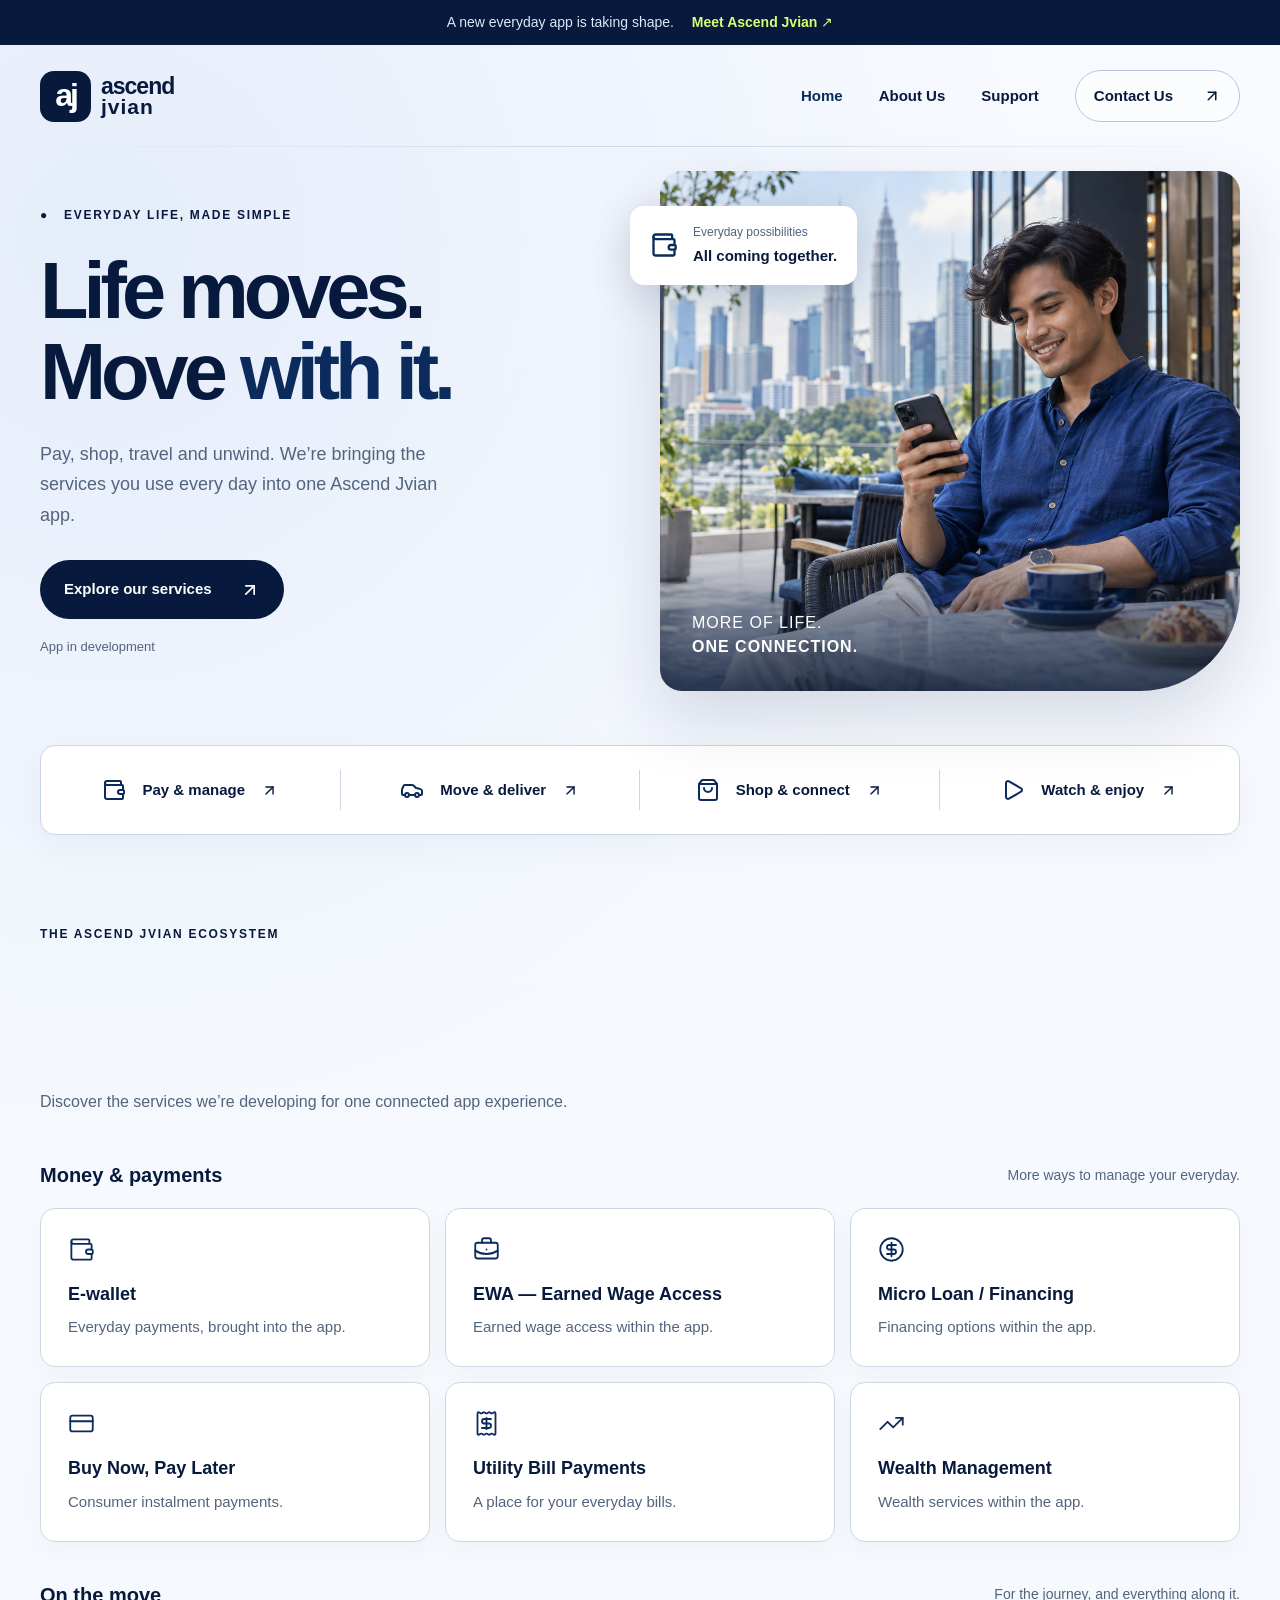
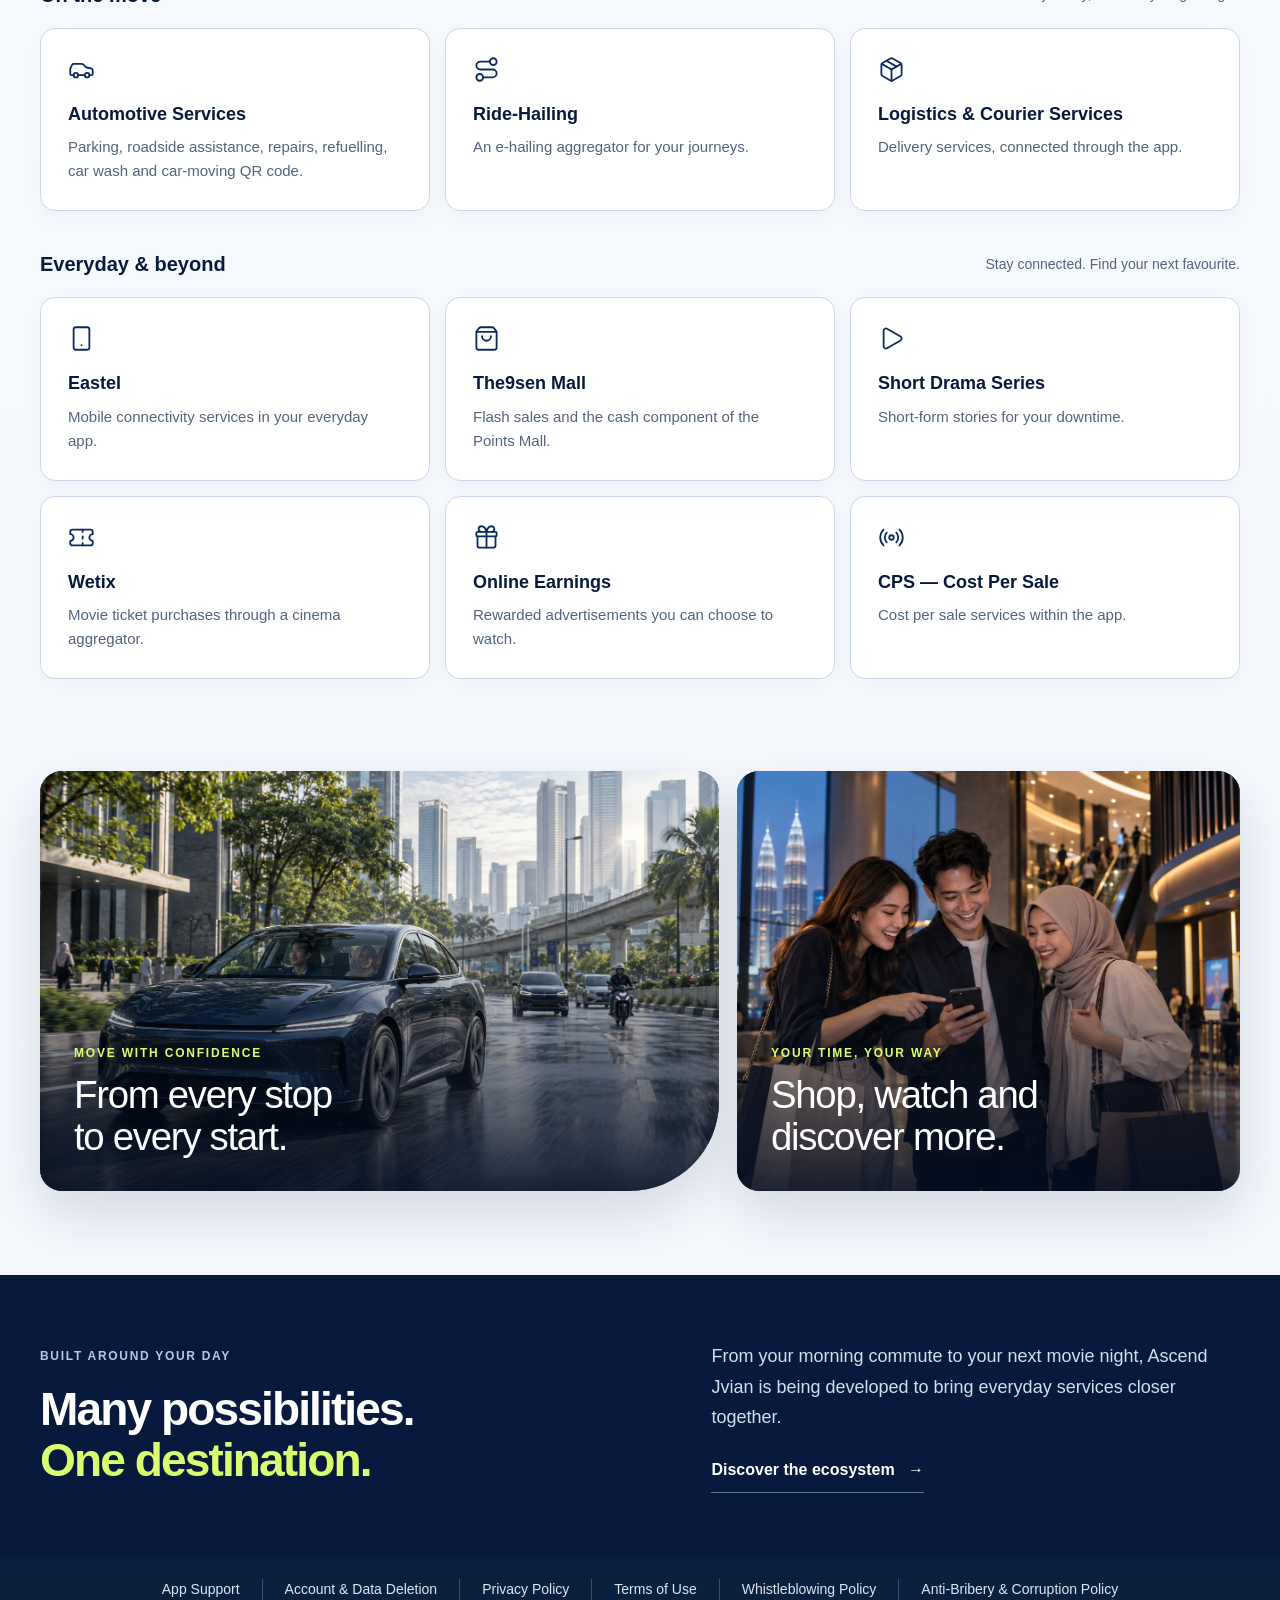
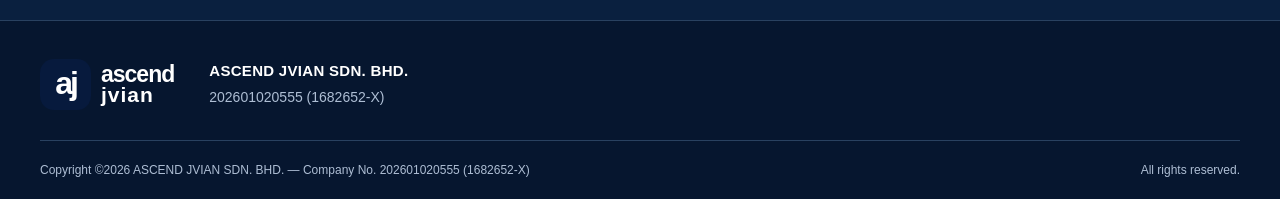
==== commit ab63e0fc: "Rename Eastel service" ====
--- a/index.html
+++ b/index.html
@@ -1,4 +1,4 @@
 <!DOCTYPE html><html lang="en"><head><meta charSet="utf-8"/><meta name="viewport" content="width=device-width, initial-scale=1"/><link rel="preload" href="./lifestyle.png" as="image"/><link rel="preload" href="./mobility.png" as="image"/><link rel="preload" href="./lifestyle-discovery.png" as="image"/><title>Ascend Jvian | Your everyday, connected</title><meta name="description" content="Discover Ascend Jvian: an app in development bringing payments, mobility, shopping, connectivity and entertainment together."/>
 <style>/*! tailwindcss v4.2.1 | MIT License | https://tailwindcss.com */
 @layer properties{@supports (((-webkit-hyphens:none)) and (not (margin-trim:inline))) or ((-moz-orient:inline) and (not (color:rgb(from red r g b)))){:root,:host{--shimmer-angle:20deg}*,:before,:after{--tw-translate-x:0;--tw-translate-y:0;--tw-translate-z:0;--tw-rotate-x:initial;--tw-rotate-y:initial;--tw-rotate-z:initial;--tw-skew-x:initial;--tw-skew-y:initial;--tw-scroll-snap-strictness:proximity;--tw-space-x-reverse:0;--tw-border-style:solid;--tw-leading:initial;--tw-font-weight:initial;--tw-tracking:initial;--tw-ordinal:initial;--tw-slashed-zero:initial;--tw-numeric-figure:initial;--tw-numeric-spacing:initial;--tw-numeric-fraction:initial;--tw-shadow:0 0 #0000;--tw-shadow-color:initial;--tw-shadow-alpha:100%;--tw-inset-shadow:0 0 #0000;--tw-inset-shadow-color:initial;--tw-inset-shadow-alpha:100%;--tw-ring-color:initial;--tw-ring-shadow:0 0 #0000;--tw-inset-ring-color:initial;--tw-inset-ring-shadow:0 0 #0000;--tw-ring-inset:initial;--tw-ring-offset-width:0px;--tw-ring-offset-color:#fff;--tw-ring-offset-shadow:0 0 #0000;--tw-outline-style:solid;--tw-duration:initial;--tw-ease:initial;--tw-content:"";--tw-scale-x:1;--tw-scale-y:1;--tw-scale-z:1;--tw-blur:initial;--tw-brightness:initial;--tw-contrast:initial;--tw-grayscale:initial;--tw-hue-rotate:initial;--tw-invert:initial;--tw-opacity:initial;--tw-saturate:initial;--tw-sepia:initial;--tw-drop-shadow:initial;--tw-drop-shadow-color:initial;--tw-drop-shadow-alpha:100%;--tw-drop-shadow-size:initial;--tw-backdrop-blur:initial;--tw-backdrop-brightness:initial;--tw-backdrop-contrast:initial;--tw-backdrop-grayscale:initial;--tw-backdrop-hue-rotate:initial;--tw-backdrop-invert:initial;--tw-backdrop-opacity:initial;--tw-backdrop-saturate:initial;--tw-backdrop-sepia:initial;--tw-animation-delay:0s;--tw-animation-direction:normal;--tw-animation-duration:initial;--tw-animation-fill-mode:none;--tw-animation-iteration-count:1;--tw-enter-blur:0;--tw-enter-opacity:1;--tw-enter-rotate:0;--tw-enter-scale:1;--tw-enter-translate-x:0;--tw-enter-translate-y:0;--tw-exit-blur:0;--tw-exit-opacity:1;--tw-exit-rotate:0;--tw-exit-scale:1;--tw-exit-translate-x:0;--tw-exit-translate-y:0;--scroll-fade-t:0px;--scroll-fade-b:0px;--scroll-fade-s:0px;--scroll-fade-e:0px;--scroll-fade-mask:initial;--shimmer-image:initial;--shimmer-text-fill:initial}::backdrop{--tw-translate-x:0;--tw-translate-y:0;--tw-translate-z:0;--tw-rotate-x:initial;--tw-rotate-y:initial;--tw-rotate-z:initial;--tw-skew-x:initial;--tw-skew-y:initial;--tw-scroll-snap-strictness:proximity;--tw-space-x-reverse:0;--tw-border-style:solid;--tw-leading:initial;--tw-font-weight:initial;--tw-tracking:initial;--tw-ordinal:initial;--tw-slashed-zero:initial;--tw-numeric-figure:initial;--tw-numeric-spacing:initial;--tw-numeric-fraction:initial;--tw-shadow:0 0 #0000;--tw-shadow-color:initial;--tw-shadow-alpha:100%;--tw-inset-shadow:0 0 #0000;--tw-inset-shadow-color:initial;--tw-inset-shadow-alpha:100%;--tw-ring-color:initial;--tw-ring-shadow:0 0 #0000;--tw-inset-ring-color:initial;--tw-inset-ring-shadow:0 0 #0000;--tw-ring-inset:initial;--tw-ring-offset-width:0px;--tw-ring-offset-color:#fff;--tw-ring-offset-shadow:0 0 #0000;--tw-outline-style:solid;--tw-duration:initial;--tw-ease:initial;--tw-content:"";--tw-scale-x:1;--tw-scale-y:1;--tw-scale-z:1;--tw-blur:initial;--tw-brightness:initial;--tw-contrast:initial;--tw-grayscale:initial;--tw-hue-rotate:initial;--tw-invert:initial;--tw-opacity:initial;--tw-saturate:initial;--tw-sepia:initial;--tw-drop-shadow:initial;--tw-drop-shadow-color:initial;--tw-drop-shadow-alpha:100%;--tw-drop-shadow-size:initial;--tw-backdrop-blur:initial;--tw-backdrop-brightness:initial;--tw-backdrop-contrast:initial;--tw-backdrop-grayscale:initial;--tw-backdrop-hue-rotate:initial;--tw-backdrop-invert:initial;--tw-backdrop-opacity:initial;--tw-backdrop-saturate:initial;--tw-backdrop-sepia:initial;--tw-animation-delay:0s;--tw-animation-direction:normal;--tw-animation-duration:initial;--tw-animation-fill-mode:none;--tw-animation-iteration-count:1;--tw-enter-blur:0;--tw-enter-opacity:1;--tw-enter-rotate:0;--tw-enter-scale:1;--tw-enter-translate-x:0;--tw-enter-translate-y:0;--tw-exit-blur:0;--tw-exit-opacity:1;--tw-exit-rotate:0;--tw-exit-scale:1;--tw-exit-translate-x:0;--tw-exit-translate-y:0;--scroll-fade-t:0px;--scroll-fade-b:0px;--scroll-fade-s:0px;--scroll-fade-e:0px;--scroll-fade-mask:initial;--shimmer-image:initial;--shimmer-text-fill:initial}}}@layer theme{:root,:host{--font-mono:ui-monospace, SFMono-Regular, Menlo, Monaco, Consolas, "Liberation Mono", "Courier New", monospace;--color-black:#000;--color-white:#fff;--spacing:.25rem;--container-xs:20rem;--container-sm:24rem;--text-xs:.75rem;--text-xs--line-height:calc(1 / .75);--text-sm:.875rem;--text-sm--line-height:calc(1.25 / .875);--text-base:1rem;--text-base--line-height:calc(1.5 / 1);--font-weight-normal:400;--font-weight-medium:500;--tracking-tight:-.025em;--tracking-widest:.1em;--leading-tight:1.25;--leading-snug:1.375;--leading-normal:1.5;--leading-relaxed:1.625;--radius-sm:.25rem;--radius-md:.375rem;--radius-lg:.5rem;--radius-xl:.75rem;--radius-2xl:1rem;--radius-4xl:2rem;--ease-out:cubic-bezier(0, 0, .2, 1);--ease-in-out:cubic-bezier(.4, 0, .2, 1);--animate-spin:spin 1s linear infinite;--animate-pulse:pulse 2s cubic-bezier(.4, 0, .6, 1) infinite;--blur-xs:4px;--aspect-video:16 / 9;--default-transition-duration:.15s;--default-transition-timing-function:cubic-bezier(.4, 0, .2, 1);--default-font-family:Arial,Helvetica,sans-serif;--default-mono-font-family:var(--font-mono)}}@layer base{*,:after,:before{box-sizing:border-box;border:0 solid;margin:0;padding:0}::backdrop{box-sizing:border-box;border:0 solid;margin:0;padding:0}::file-selector-button{box-sizing:border-box;border:0 solid;margin:0;padding:0}html,:host{-webkit-text-size-adjust:100%;tab-size:4;line-height:1.5;font-family:var(--default-font-family,ui-sans-serif, system-ui, sans-serif, "Apple Color Emoji", "Segoe UI Emoji", "Segoe UI Symbol", "Noto Color Emoji");font-feature-settings:var(--default-font-feature-settings,normal);font-variation-settings:var(--default-font-variation-settings,normal);-webkit-tap-highlight-color:transparent}hr{height:0;color:inherit;border-top-width:1px}abbr:where([title]){-webkit-text-decoration:underline dotted;text-decoration:underline dotted}h1,h2,h3,h4,h5,h6{font-size:inherit;font-weight:inherit}a{color:inherit;-webkit-text-decoration:inherit;-webkit-text-decoration:inherit;-webkit-text-decoration:inherit;-webkit-text-decoration:inherit;text-decoration:inherit}b,strong{font-weight:bolder}code,kbd,samp,pre{font-family:var(--default-mono-font-family,ui-monospace, SFMono-Regular, Menlo, Monaco, Consolas, "Liberation Mono", "Courier New", monospace);font-feature-settings:var(--default-mono-font-feature-settings,normal);font-variation-settings:var(--default-mono-font-variation-settings,normal);font-size:1em}small{font-size:80%}sub,sup{vertical-align:baseline;font-size:75%;line-height:0;position:relative}sub{bottom:-.25em}sup{top:-.5em}table{text-indent:0;border-color:inherit;border-collapse:collapse}:-moz-focusring{outline:auto}progress{vertical-align:baseline}summary{display:list-item}ol,ul,menu{list-style:none}img,svg,video,canvas,audio,iframe,embed,object{vertical-align:middle;display:block}img,video{max-width:100%;height:auto}button,input,select,optgroup,textarea{font:inherit;font-feature-settings:inherit;font-variation-settings:inherit;letter-spacing:inherit;color:inherit;opacity:1;background-color:#0000;border-radius:0}::file-selector-button{font:inherit;font-feature-settings:inherit;font-variation-settings:inherit;letter-spacing:inherit;color:inherit;opacity:1;background-color:#0000;border-radius:0}:where(select:is([multiple],[size])) optgroup{font-weight:bolder}:where(select:is([multiple],[size])) optgroup option{padding-inline-start:20px}::file-selector-button{margin-inline-end:4px}::placeholder{opacity:1}@supports (not ((-webkit-appearance:-apple-pay-button))) or (contain-intrinsic-size:1px){::placeholder{color:currentColor}@supports (color:color-mix(in lab, red, red)){::placeholder{color:color-mix(in oklab, currentcolor 50%, transparent)}}}textarea{resize:vertical}::-webkit-search-decoration{-webkit-appearance:none}::-webkit-date-and-time-value{min-height:1lh;text-align:inherit}::-webkit-datetime-edit{display:inline-flex}::-webkit-datetime-edit-fields-wrapper{padding:0}::-webkit-datetime-edit{padding-block:0}::-webkit-datetime-edit-year-field{padding-block:0}::-webkit-datetime-edit-month-field{padding-block:0}::-webkit-datetime-edit-day-field{padding-block:0}::-webkit-datetime-edit-hour-field{padding-block:0}::-webkit-datetime-edit-minute-field{padding-block:0}::-webkit-datetime-edit-second-field{padding-block:0}::-webkit-datetime-edit-millisecond-field{padding-block:0}::-webkit-datetime-edit-meridiem-field{padding-block:0}::-webkit-calendar-picker-indicator{line-height:1}:-moz-ui-invalid{box-shadow:none}button,input:where([type=button],[type=reset],[type=submit]){-webkit-appearance:button;appearance:button}::file-selector-button{-webkit-appearance:button;appearance:button}::-webkit-inner-spin-button{height:auto}::-webkit-outer-spin-button{height:auto}[hidden]:where(:not([hidden=until-found])){display:none!important}}@layer components;@layer utilities{.\@container\/card-header{container:card-header/inline-size}.\@container\/field-group{container:field-group/inline-size}.\@container{container-type:inline-size}.pointer-events-auto{pointer-events:auto}.pointer-events-none{pointer-events:none}.invisible{visibility:hidden}.sr-only{clip-path:inset(50%);white-space:nowrap;border-width:0;width:1px;height:1px;margin:-1px;padding:0;position:absolute;overflow:hidden}.absolute{position:absolute}.fixed{position:fixed}.relative{position:relative}.static{position:static}.inset-0{inset:calc(var(--spacing) * 0)}.inset-x-0{inset-inline:calc(var(--spacing) * 0)}.inset-x-4{inset-inline:calc(var(--spacing) * 4)}.inset-y-0{inset-block:calc(var(--spacing) * 0)}.inset-s-1{inset-inline-start:calc(var(--spacing) * 1)}.inset-s-1\/2{inset-inline-start:50%}.start{inset-inline-start:var(--spacing)}.end{inset-inline-end:var(--spacing)}.-top-12{top:calc(var(--spacing) * -12)}.top-0{top:calc(var(--spacing) * 0)}.top-1{top:calc(var(--spacing) * 1)}.top-1\.5{top:calc(var(--spacing) * 1.5)}.top-1\/2{top:50%}.top-1\/3{top:33.3333%}.top-2{top:calc(var(--spacing) * 2)}.top-3{top:calc(var(--spacing) * 3)}.top-3\.5{top:calc(var(--spacing) * 3.5)}.top-\[60\%\]{top:60%}.top-full{top:100%}.top-px{top:1px}.-right-12{right:calc(var(--spacing) * -12)}.right-0{right:calc(var(--spacing) * 0)}.right-1{right:calc(var(--spacing) * 1)}.right-2{right:calc(var(--spacing) * 2)}.right-2\.5{right:calc(var(--spacing) * 2.5)}.right-3{right:calc(var(--spacing) * 3)}.-bottom-12{bottom:calc(var(--spacing) * -12)}.bottom-0{bottom:calc(var(--spacing) * 0)}.bottom-4{bottom:calc(var(--spacing) * 4)}.-left-12{left:calc(var(--spacing) * -12)}.left-1{left:calc(var(--spacing) * 1)}.left-1\.5{left:calc(var(--spacing) * 1.5)}.left-1\/2{left:50%}.left-3{left:calc(var(--spacing) * 3)}.isolate{isolation:isolate}.z-0{z-index:0}.z-1{z-index:1}.z-10{z-index:10}.z-20{z-index:20}.z-50{z-index:50}.z-\[calc\(1000-var\(--toast-index\)\)\]{z-index:calc(1000 - var(--toast-index))}.order-first{order:-9999}.order-last{order:9999}.col-start-2{grid-column-start:2}.row-span-2{grid-row:span 2/span 2}.row-start-1{grid-row-start:1}.m-\(--drawer-inset\,0px\){margin:var(--drawer-inset,0px)}.-mx-1{margin-inline:calc(var(--spacing) * -1)}.-mx-4{margin-inline:calc(var(--spacing) * -4)}.mx-2{margin-inline:calc(var(--spacing) * 2)}.mx-3{margin-inline:calc(var(--spacing) * 3)}.mx-3\.5{margin-inline:calc(var(--spacing) * 3.5)}.mx-auto{margin-inline:auto}.-my-2{margin-block:calc(var(--spacing) * -2)}.my-0{margin-block:calc(var(--spacing) * 0)}.my-0\.5{margin-block:calc(var(--spacing) * .5)}.my-1{margin-block:calc(var(--spacing) * 1)}.my-2{margin-block:calc(var(--spacing) * 2)}.my-auto{margin-block:auto}.-mt-4{margin-top:calc(var(--spacing) * -4)}.mt-0{margin-top:calc(var(--spacing) * 0)}.mt-0\.5{margin-top:calc(var(--spacing) * .5)}.mt-2{margin-top:calc(var(--spacing) * 2)}.mt-4{margin-top:calc(var(--spacing) * 4)}.mt-auto{margin-top:auto}.-mb-4{margin-bottom:calc(var(--spacing) * -4)}.mb-1{margin-bottom:calc(var(--spacing) * 1)}.mb-1\.5{margin-bottom:calc(var(--spacing) * 1.5)}.mb-2{margin-bottom:calc(var(--spacing) * 2)}.-ml-1{margin-left:calc(var(--spacing) * -1)}.-ml-4{margin-left:calc(var(--spacing) * -4)}.ml-1{margin-left:calc(var(--spacing) * 1)}.ml-4{margin-left:calc(var(--spacing) * 4)}.ml-auto{margin-left:auto}.line-clamp-1{-webkit-line-clamp:1;-webkit-box-orient:vertical;display:-webkit-box;overflow:hidden}.line-clamp-2{-webkit-line-clamp:2;-webkit-box-orient:vertical;display:-webkit-box;overflow:hidden}.no-scrollbar{-ms-overflow-style:none;scrollbar-width:none}.no-scrollbar::-webkit-scrollbar{display:none}.block{display:block}.contents{display:contents}.flex{display:flex}.grid{display:grid}.hidden{display:none}.inline-flex{display:inline-flex}.table{display:table}.table-caption{display:table-caption}.table-cell{display:table-cell}.table-row{display:table-row}.field-sizing-content{field-sizing:content}.aspect-\(--ratio\){aspect-ratio:var(--ratio)}.aspect-square{aspect-ratio:1}.aspect-video{aspect-ratio:var(--aspect-video)}.size-\(--cell-size\){width:var(--cell-size);height:var(--cell-size)}.size-2{width:calc(var(--spacing) * 2);height:calc(var(--spacing) * 2)}.size-2\.5{width:calc(var(--spacing) * 2.5);height:calc(var(--spacing) * 2.5)}.size-3{width:calc(var(--spacing) * 3);height:calc(var(--spacing) * 3)}.size-4{width:calc(var(--spacing) * 4);height:calc(var(--spacing) * 4)}.size-5{width:calc(var(--spacing) * 5);height:calc(var(--spacing) * 5)}.size-6{width:calc(var(--spacing) * 6);height:calc(var(--spacing) * 6)}.size-7{width:calc(var(--spacing) * 7);height:calc(var(--spacing) * 7)}.size-8{width:calc(var(--spacing) * 8);height:calc(var(--spacing) * 8)}.size-9{width:calc(var(--spacing) * 9);height:calc(var(--spacing) * 9)}.size-10{width:calc(var(--spacing) * 10);height:calc(var(--spacing) * 10)}.size-auto{width:auto;height:auto}.size-full{width:100%;height:100%}.h-\(--accordion-panel-height\){height:var(--accordion-panel-height)}.h-\(--cell-size\){height:var(--cell-size)}.h-\(--drawer-content-height\){height:var(--drawer-content-height)}.h-\(--height\){height:var(--height)}.h-\(--popup-height\){height:var(--popup-height)}.h-\(--positioner-height\){height:var(--positioner-height)}.h-1{height:calc(var(--spacing) * 1)}.h-1\.5{height:calc(var(--spacing) * 1.5)}.h-2{height:calc(var(--spacing) * 2)}.h-2\.5{height:calc(var(--spacing) * 2.5)}.h-4{height:calc(var(--spacing) * 4)}.h-5{height:calc(var(--spacing) * 5)}.h-6{height:calc(var(--spacing) * 6)}.h-7{height:calc(var(--spacing) * 7)}.h-8{height:calc(var(--spacing) * 8)}.h-8\!{height:calc(var(--spacing) * 8)!important}.h-9{height:calc(var(--spacing) * 9)}.h-10{height:calc(var(--spacing) * 10)}.h-12{height:calc(var(--spacing) * 12)}.h-\[calc\(--spacing\(5\.25\)\)\]{height:calc(calc(var(--spacing) * 5.25))}.h-\[calc\(100\%-1px\)\]{height:calc(100% - 1px)}.h-auto{height:auto}.h-full{height:100%}.h-max{height:max-content}.h-px{height:1px}.h-svh{height:100svh}.max-h-\(--available-height\){max-height:var(--available-height)}.max-h-\(--drawer-content-max-height\,none\){max-height:var(--drawer-content-max-height,none)}.max-h-72{max-height:calc(var(--spacing) * 72)}.max-h-\[min\(calc\(--spacing\(72\)---spacing\(9\)\)\,calc\(var\(--available-height\)---spacing\(9\)\)\)\]{max-height:min(calc(calc(var(--spacing) * 72) - calc(var(--spacing) * 9)), calc(var(--available-height) - calc(var(--spacing) * 9)))}.min-h-0{min-height:calc(var(--spacing) * 0)}.min-h-4{min-height:calc(var(--spacing) * 4)}.min-h-8{min-height:calc(var(--spacing) * 8)}.min-h-16{min-height:calc(var(--spacing) * 16)}.min-h-dvh{min-height:100dvh}.min-h-full{min-height:100%}.min-h-svh{min-height:100svh}.w-\(--anchor-width\){width:var(--anchor-width)}.w-\(--cell-size\){width:var(--cell-size)}.w-\(--drawer-content-width\,auto\){width:var(--drawer-content-width,auto)}.w-\(--popup-width\){width:var(--popup-width)}.w-\(--positioner-width\){width:var(--positioner-width)}.w-\(--sidebar-width\){width:var(--sidebar-width)}.w-0{width:calc(var(--spacing) * 0)}.w-1{width:calc(var(--spacing) * 1)}.w-2{width:calc(var(--spacing) * 2)}.w-2\.5{width:calc(var(--spacing) * 2.5)}.w-4{width:calc(var(--spacing) * 4)}.w-5{width:calc(var(--spacing) * 5)}.w-10{width:calc(var(--spacing) * 10)}.w-24{width:calc(var(--spacing) * 24)}.w-64{width:calc(var(--spacing) * 64)}.w-72{width:calc(var(--spacing) * 72)}.w-auto{width:auto}.w-fit{width:fit-content}.w-full{width:100%}.w-max{width:max-content}.w-px{width:1px}.max-w-\(--available-width\){max-width:var(--available-width)}.max-w-\(--skeleton-width\){max-width:var(--skeleton-width)}.max-w-\[80\%\]{max-width:80%}.max-w-\[calc\(100\%-2rem\)\]{max-width:calc(100% - 2rem)}.max-w-full{max-width:100%}.max-w-max{max-width:max-content}.max-w-sm{max-width:var(--container-sm)}.max-w-xs{max-width:var(--container-xs)}.min-w-\(--cell-size\){min-width:var(--cell-size)}.min-w-0{min-width:calc(var(--spacing) * 0)}.min-w-5{min-width:calc(var(--spacing) * 5)}.min-w-7{min-width:calc(var(--spacing) * 7)}.min-w-8{min-width:calc(var(--spacing) * 8)}.min-w-9{min-width:calc(var(--spacing) * 9)}.min-w-16{min-width:calc(var(--spacing) * 16)}.min-w-32{min-width:calc(var(--spacing) * 32)}.min-w-36{min-width:calc(var(--spacing) * 36)}.min-w-40{min-width:calc(var(--spacing) * 40)}.min-w-\[96px\]{min-width:96px}.min-w-\[calc\(var\(--anchor-width\)\+--spacing\(7\)\)\]{min-width:calc(var(--anchor-width) + calc(var(--spacing) * 7))}.flex-1{flex:1}.shrink-0{flex-shrink:0}.grow{flex-grow:1}.grow-0{flex-grow:0}.basis-full{flex-basis:100%}.caption-bottom{caption-side:bottom}.border-collapse{border-collapse:collapse}.origin-\(--transform-origin\){transform-origin:var(--transform-origin)}.origin-bottom{transform-origin:bottom}.-translate-x-1{--tw-translate-x:calc(var(--spacing) * -1);translate:var(--tw-translate-x) var(--tw-translate-y)}.-translate-x-1\/2{--tw-translate-x:calc(calc(1 / 2 * 100%) * -1);translate:var(--tw-translate-x) var(--tw-translate-y)}.-translate-x-px{--tw-translate-x:-1px;translate:var(--tw-translate-x) var(--tw-translate-y)}.translate-x-px{--tw-translate-x:1px;translate:var(--tw-translate-x) var(--tw-translate-y)}.-translate-y-1{--tw-translate-y:calc(var(--spacing) * -1);translate:var(--tw-translate-x) var(--tw-translate-y)}.-translate-y-1\/2{--tw-translate-y:calc(calc(1 / 2 * 100%) * -1);translate:var(--tw-translate-x) var(--tw-translate-y)}.-translate-y-3{--tw-translate-y:calc(var(--spacing) * -3);translate:var(--tw-translate-x) var(--tw-translate-y)}.-translate-y-3\/4{--tw-translate-y:calc(calc(3 / 4 * 100%) * -1);translate:var(--tw-translate-x) var(--tw-translate-y)}.translate-y-0{--tw-translate-y:calc(var(--spacing) * 0);translate:var(--tw-translate-x) var(--tw-translate-y)}.translate-y-3{--tw-translate-y:calc(var(--spacing) * 3);translate:var(--tw-translate-x) var(--tw-translate-y)}.translate-y-3\/4{--tw-translate-y:calc(3 / 4 * 100%);translate:var(--tw-translate-x) var(--tw-translate-y)}.translate-y-\[calc\(-50\%-2px\)\]{--tw-translate-y:calc(-50% - 2px);translate:var(--tw-translate-x) var(--tw-translate-y)}.rotate-45{rotate:45deg}.rotate-90{rotate:90deg}.\[transform\:translateX\(var\(--toast-swipe-movement-x\)\)_translateY\(calc\(var\(--toast-swipe-movement-y\)-\(var\(--toast-index\)\*var\(--peek\)\)-\(var\(--shrink\)\*var\(--height\)\)\)\)_scale\(var\(--scale\)\)\]{transform:translateX(var(--toast-swipe-movement-x)) translateY(calc(var(--toast-swipe-movement-y) - (var(--toast-index) * var(--peek)) - (var(--shrink) * var(--height)))) scale(var(--scale))}.transform-\[translate3d\(var\(--translate-x\,0px\)\,var\(--translate-y\,0px\)\,0\)_scale\(var\(--stack-scale\)\)\]{transform:translate3d(var(--translate-x,0px),var(--translate-y,0px),0) scale(var(--stack-scale))}.shimmer{--_spread:var(--shimmer-spread,calc(3ch + 40px));--_base:currentColor;--_highlight:var(--shimmer-color,oklch(from currentColor l c h / calc(alpha* .2)));background-image:var(--shimmer-image,linear-gradient(calc(90deg + var(--shimmer-angle)), var(--_base) calc(50% - var(--_spread)), var(--_highlight) calc(50% - var(--_spread) * .5), var(--_highlight) 50%, var(--_highlight) calc(50% + var(--_spread) * .5), var(--_base) calc(50% + var(--_spread))))}@supports (color:color-mix(in lab, red, red)){.shimmer{background-image:var(--shimmer-image,linear-gradient(calc(90deg + var(--shimmer-angle)), var(--_base) calc(50% - var(--_spread)), color-mix(in oklch, var(--_highlight), var(--_base) 50%) calc(50% - var(--_spread) * .5), var(--_highlight) 50%, color-mix(in oklch, var(--_highlight), var(--_base) 50%) calc(50% + var(--_spread) * .5), var(--_base) calc(50% + var(--_spread))))}}.shimmer{background-repeat:no-repeat;background-size:calc(200% + var(--_spread) * 2) 100%;-webkit-text-fill-color:var(--shimmer-text-fill,transparent);animation:tw-shimmer var(--shimmer-duration,2s) linear infinite;background-position:0 0;-webkit-background-clip:text;background-clip:text}@media (prefers-color-scheme:dark){.shimmer{--_highlight:var(--shimmer-color,oklch(from currentColor max(.8, calc(l + .4)) c h / calc(alpha + .4)))}}.shimmer:where([dir=rtl],[dir=rtl] *){animation-direction:reverse}.scroll-fade-x{--_scroll-fade-size-s:var(--scroll-fade-s-size,var(--scroll-fade-size,min(12%, calc(var(--spacing) * 10))));--_scroll-fade-size-e:var(--scroll-fade-e-size,var(--scroll-fade-size,min(12%, calc(var(--spacing) * 10))));--scroll-fade-inline:linear-gradient(to right, transparent 0, #000 var(--scroll-fade-s,0px), #000 calc(100% - var(--scroll-fade-e,0px)), transparent 100%)}.scroll-fade-x:where([dir=rtl],[dir=rtl] *){--scroll-fade-inline:linear-gradient(to left, transparent 0, #000 var(--scroll-fade-s,0px), #000 calc(100% - var(--scroll-fade-e,0px)), transparent 100%)}.scroll-fade-x{-webkit-mask-image:var(--scroll-fade-mask,var(--scroll-fade-inline));-webkit-mask-image:var(--scroll-fade-mask,var(--scroll-fade-inline));-webkit-mask-image:var(--scroll-fade-mask,var(--scroll-fade-inline));-webkit-mask-image:var(--scroll-fade-mask,var(--scroll-fade-inline));mask-image:var(--scroll-fade-mask,var(--scroll-fade-inline));-webkit-mask-composite:source-in;-webkit-mask-composite:source-in;-webkit-mask-composite:source-in;-webkit-mask-repeat:no-repeat;mask-repeat:no-repeat;-webkit-mask-composite:source-in;mask-composite:intersect}@supports (animation-timeline:scroll()){.scroll-fade-x{animation:1ms ease-in-out scroll-fade-reveal-s,1ms ease-in-out scroll-fade-reveal-e;animation-timeline:scroll(self inline),scroll(self inline);animation-range:0 var(--scroll-fade-reveal,calc(var(--spacing) * 24)), calc(100% - var(--scroll-fade-reveal,calc(var(--spacing) * 24))) 100%;animation-fill-mode:both}}@supports not (animation-timeline:scroll()){.scroll-fade-x{--scroll-fade-s:var(--_scroll-fade-size-s);--scroll-fade-e:var(--_scroll-fade-size-e)}}.scroll-fade-b{--_scroll-fade-size-b:var(--scroll-fade-b-size,var(--scroll-fade-size,min(12%, calc(var(--spacing) * 10))));--scroll-fade-mask:linear-gradient(to bottom, #000 0, #000 calc(100% - var(--scroll-fade-b,0px)), transparent 100%);-webkit-mask-image:var(--scroll-fade-mask);-webkit-mask-image:var(--scroll-fade-mask);-webkit-mask-image:var(--scroll-fade-mask);-webkit-mask-image:var(--scroll-fade-mask);mask-image:var(--scroll-fade-mask);-webkit-mask-composite:source-in;-webkit-mask-composite:source-in;-webkit-mask-composite:source-in;-webkit-mask-repeat:no-repeat;mask-repeat:no-repeat;-webkit-mask-composite:source-in;mask-composite:intersect}@supports (animation-timeline:scroll()){.scroll-fade-b{animation:1ms ease-in-out scroll-fade-reveal-b;animation-timeline:scroll(self y);animation-range:calc(100% - var(--scroll-fade-reveal,calc(var(--spacing) * 24))) 100%;animation-fill-mode:both}}@supports not (animation-timeline:scroll()){.scroll-fade-b{--scroll-fade-b:var(--_scroll-fade-size-b)}}.animate-caret-blink{animation:1.25s ease-out infinite caret-blink}.animate-pulse{animation:var(--animate-pulse)}.animate-spin{animation:var(--animate-spin)}.cursor-default{cursor:default}.cursor-grab{cursor:grab}.cursor-text{cursor:text}.touch-manipulation{touch-action:manipulation}.touch-none{touch-action:none}.resize-none{resize:none}.snap-x{scroll-snap-type:x var(--tw-scroll-snap-strictness)}.snap-mandatory{--tw-scroll-snap-strictness:mandatory}.scroll-my-1{scroll-margin-block:calc(var(--spacing) * 1)}.scroll-px-1{scroll-padding-inline:calc(var(--spacing) * 1)}.scroll-py-1{scroll-padding-block:calc(var(--spacing) * 1)}.list-disc{list-style-type:disc}.list-none{list-style-type:none}.appearance-none{-webkit-appearance:none;appearance:none}.auto-rows-min{grid-auto-rows:min-content}.grid-rows-\[auto_1fr\]{grid-template-rows:auto 1fr}.flex-col{flex-direction:column}.flex-col-reverse{flex-direction:column-reverse}.flex-row{flex-direction:row}.flex-wrap{flex-wrap:wrap}.place-content-center{place-content:center}.place-items-center{place-items:center}.items-center{align-items:center}.items-end{align-items:flex-end}.items-start{align-items:flex-start}.items-stretch{align-items:stretch}.justify-between{justify-content:space-between}.justify-center{justify-content:center}.justify-start{justify-content:flex-start}.gap-\(--card-spacing\){gap:var(--card-spacing)}.gap-0{gap:calc(var(--spacing) * 0)}.gap-0\.5{gap:calc(var(--spacing) * .5)}.gap-1{gap:calc(var(--spacing) * 1)}.gap-1\.5{gap:calc(var(--spacing) * 1.5)}.gap-2{gap:calc(var(--spacing) * 2)}.gap-2\.5{gap:calc(var(--spacing) * 2.5)}.gap-3{gap:calc(var(--spacing) * 3)}.gap-4{gap:calc(var(--spacing) * 4)}.gap-5{gap:calc(var(--spacing) * 5)}.gap-6{gap:calc(var(--spacing) * 6)}.gap-\[--spacing\(var\(--gap\)\)\]{gap:calc(var(--spacing) * var(--gap))}:where(.-space-x-2>:not(:last-child)){--tw-space-x-reverse:0;margin-inline-start:calc(calc(var(--spacing) * -2) * var(--tw-space-x-reverse));margin-inline-end:calc(calc(var(--spacing) * -2) * calc(1 - var(--tw-space-x-reverse)))}.self-end{align-self:flex-end}.self-start{align-self:flex-start}.self-stretch{align-self:stretch}.justify-self-end{justify-self:flex-end}.truncate{text-overflow:ellipsis;white-space:nowrap;overflow:hidden}.overflow-auto{overflow:auto}.overflow-hidden{overflow:hidden}.overflow-x-auto{overflow-x:auto}.overflow-x-hidden{overflow-x:hidden}.overflow-y-auto{overflow-y:auto}.overscroll-contain{overscroll-behavior:contain}.overscroll-x-contain{overscroll-behavior-x:contain}.rounded-\(--cell-radius\){border-radius:var(--cell-radius)}.rounded-2xl{border-radius:var(--radius-2xl)}.rounded-4xl{border-radius:var(--radius-4xl)}.rounded-\[2px\]{border-radius:2px}.rounded-\[4px\]{border-radius:4px}.rounded-\[calc\(var\(--radius\)-3px\)\]{border-radius:calc(var(--radius) - 3px)}.rounded-\[inherit\]{border-radius:inherit}.rounded-\[min\(var\(--radius-md\)\,10px\)\]{border-radius:min(var(--radius-md), 10px)}.rounded-\[min\(var\(--radius-md\)\,12px\)\]{border-radius:min(var(--radius-md), 12px)}.rounded-full{border-radius:2147483647px}.rounded-lg{border-radius:var(--radius-lg)}.rounded-lg\!{border-radius:var(--radius-lg)!important}.rounded-md{border-radius:var(--radius-md)}.rounded-none{border-radius:0}.rounded-sm{border-radius:var(--radius-sm)}.rounded-xl{border-radius:var(--radius-xl)}.rounded-xl\!{border-radius:var(--radius-xl)!important}.rounded-t-xl{border-top-left-radius:var(--radius-xl);border-top-right-radius:var(--radius-xl)}.rounded-l-\(--cell-radius\){border-top-left-radius:var(--cell-radius);border-bottom-left-radius:var(--cell-radius)}.rounded-tl-sm{border-top-left-radius:var(--radius-sm)}.rounded-r-\(--cell-radius\){border-top-right-radius:var(--cell-radius);border-bottom-right-radius:var(--cell-radius)}.rounded-b-xl{border-bottom-right-radius:var(--radius-xl);border-bottom-left-radius:var(--radius-xl)}.border{border-style:var(--tw-border-style);border-width:1px}.border-0{border-style:var(--tw-border-style);border-width:0}.border-\[1\.5px\]{border-style:var(--tw-border-style);border-width:1.5px}.border-y{border-block-style:var(--tw-border-style);border-block-width:1px}.border-t{border-top-style:var(--tw-border-style);border-top-width:1px}.border-r{border-right-style:var(--tw-border-style);border-right-width:1px}.border-b{border-bottom-style:var(--tw-border-style);border-bottom-width:1px}.border-l{border-left-style:var(--tw-border-style);border-left-width:1px}.border-dashed{--tw-border-style:dashed;border-style:dashed}.border-none{--tw-border-style:none;border-style:none}.border-\(--color-border\){border-color:var(--color-border)}.border-transparent{border-color:#0000}.bg-\(--color-bg\){background-color:var(--color-bg)}.bg-\[Canvas\]{background-color:canvas}.bg-background{background-color:var(--background)}.bg-black{background-color:var(--color-black)}.bg-black\/10{background-color:#0000001a}@supports (color:color-mix(in lab, red, red)){.bg-black\/10{background-color:color-mix(in oklab, var(--color-black) 10%, transparent)}}.bg-foreground{background-color:var(--foreground)}.bg-primary{background-color:var(--primary)}.bg-transparent{background-color:#0000}.bg-white{background-color:var(--color-white)}.bg-clip-padding{background-clip:padding-box}.fill-foreground{fill:var(--foreground)}.object-cover{object-fit:cover}.p-\(--card-spacing\){padding:var(--card-spacing)}.p-0{padding:calc(var(--spacing) * 0)}.p-1{padding:calc(var(--spacing) * 1)}.p-2{padding:calc(var(--spacing) * 2)}.p-2\.5{padding:calc(var(--spacing) * 2.5)}.p-4{padding:calc(var(--spacing) * 4)}.p-6{padding:calc(var(--spacing) * 6)}.p-\[3px\]{padding:3px}.p-px{padding:1px}.px-\(--card-spacing\){padding-inline:var(--card-spacing)}.px-\(--cell-size\){padding-inline:var(--cell-size)}.px-1{padding-inline:calc(var(--spacing) * 1)}.px-1\.5{padding-inline:calc(var(--spacing) * 1.5)}.px-2{padding-inline:calc(var(--spacing) * 2)}.px-2\.5{padding-inline:calc(var(--spacing) * 2.5)}.px-3{padding-inline:calc(var(--spacing) * 3)}.py-\(--card-spacing\){padding-block:var(--card-spacing)}.py-0{padding-block:calc(var(--spacing) * 0)}.py-0\.5{padding-block:calc(var(--spacing) * .5)}.py-1{padding-block:calc(var(--spacing) * 1)}.py-1\.5{padding-block:calc(var(--spacing) * 1.5)}.py-2{padding-block:calc(var(--spacing) * 2)}.py-2\.5{padding-block:calc(var(--spacing) * 2.5)}.py-6{padding-block:calc(var(--spacing) * 6)}.py-\[2px\]{padding-block:2px}.pt-0{padding-top:calc(var(--spacing) * 0)}.pt-2{padding-top:calc(var(--spacing) * 2)}.pt-3{padding-top:calc(var(--spacing) * 3)}.pt-4{padding-top:calc(var(--spacing) * 4)}.pr-1{padding-right:calc(var(--spacing) * 1)}.pr-1\.5{padding-right:calc(var(--spacing) * 1.5)}.pr-1\.5\!{padding-right:calc(var(--spacing) * 1.5)!important}.pr-2{padding-right:calc(var(--spacing) * 2)}.pr-8{padding-right:calc(var(--spacing) * 8)}.pb-0{padding-bottom:calc(var(--spacing) * 0)}.pb-2{padding-bottom:calc(var(--spacing) * 2)}.pb-2\.5{padding-bottom:calc(var(--spacing) * 2.5)}.pb-3{padding-bottom:calc(var(--spacing) * 3)}.pl-1{padding-left:calc(var(--spacing) * 1)}.pl-1\.5{padding-left:calc(var(--spacing) * 1.5)}.pl-1\.5\!{padding-left:calc(var(--spacing) * 1.5)!important}.pl-2{padding-left:calc(var(--spacing) * 2)}.pl-2\.5{padding-left:calc(var(--spacing) * 2.5)}.pl-4{padding-left:calc(var(--spacing) * 4)}.pl-7{padding-left:calc(var(--spacing) * 7)}.text-center{text-align:center}.text-left{text-align:left}.align-middle{vertical-align:middle}.font-mono{font-family:var(--font-mono)}.font-sans{font-family:Arial,Helvetica,sans-serif}.text-base{font-size:var(--text-base);line-height:var(--tw-leading,var(--text-base--line-height))}.text-sm{font-size:var(--text-sm);line-height:var(--tw-leading,var(--text-sm--line-height))}.text-sm\/relaxed{font-size:var(--text-sm);line-height:var(--leading-relaxed)}.text-xs{font-size:var(--text-xs);line-height:var(--tw-leading,var(--text-xs--line-height))}.text-\[0\.8rem\]{font-size:.8rem}.leading-none{--tw-leading:1;line-height:1}.leading-normal{--tw-leading:var(--leading-normal);line-height:var(--leading-normal)}.leading-relaxed{--tw-leading:var(--leading-relaxed);line-height:var(--leading-relaxed)}.leading-snug{--tw-leading:var(--leading-snug);line-height:var(--leading-snug)}.leading-tight{--tw-leading:var(--leading-tight);line-height:var(--leading-tight)}.font-medium{--tw-font-weight:var(--font-weight-medium);font-weight:var(--font-weight-medium)}.font-normal{--tw-font-weight:var(--font-weight-normal);font-weight:var(--font-weight-normal)}.tracking-tight{--tw-tracking:var(--tracking-tight);letter-spacing:var(--tracking-tight)}.tracking-widest{--tw-tracking:var(--tracking-widest);letter-spacing:var(--tracking-widest)}.text-balance{text-wrap:balance}.wrap-break-word{overflow-wrap:break-word}.whitespace-nowrap{white-space:nowrap}.text-\[CanvasText\]{color:canvastext}.text-background{color:var(--background)}.text-current{color:currentColor}.text-foreground,.text-foreground\/60{color:var(--foreground)}@supports (color:color-mix(in lab, red, red)){.text-foreground\/60{color:color-mix(in oklab, var(--foreground) 60%, transparent)}}.text-primary{color:var(--primary)}.tabular-nums{--tw-numeric-spacing:tabular-nums;font-variant-numeric:var(--tw-ordinal,) var(--tw-slashed-zero,) var(--tw-numeric-figure,) var(--tw-numeric-spacing,) var(--tw-numeric-fraction,)}.underline-offset-4{text-underline-offset:4px}.opacity-0{opacity:0}.opacity-50{opacity:.5}.opacity-60{opacity:.6}.opacity-\[max\(var\(--drawer-overlay-min-opacity\,0\)\,calc\(1-var\(--drawer-swipe-progress\)\)\)\]{opacity:max(var(--drawer-overlay-min-opacity,0), calc(1 - var(--drawer-swipe-progress)))}.bg-blend-color{background-blend-mode:color}.shadow{--tw-shadow:0 1px 3px 0 var(--tw-shadow-color,#0000001a), 0 1px 2px -1px var(--tw-shadow-color,#0000001a);box-shadow:var(--tw-inset-shadow), var(--tw-inset-ring-shadow), var(--tw-ring-offset-shadow), var(--tw-ring-shadow), var(--tw-shadow)}.shadow-\[0_0_0_1px_var\(--sidebar-border\)\]{--tw-shadow:0 0 0 1px var(--tw-shadow-color,var(--sidebar-border));box-shadow:var(--tw-inset-shadow), var(--tw-inset-ring-shadow), var(--tw-ring-offset-shadow), var(--tw-ring-shadow), var(--tw-shadow)}.shadow-lg{--tw-shadow:0 10px 15px -3px var(--tw-shadow-color,#0000001a), 0 4px 6px -4px var(--tw-shadow-color,#0000001a);box-shadow:var(--tw-inset-shadow), var(--tw-inset-ring-shadow), var(--tw-ring-offset-shadow), var(--tw-ring-shadow), var(--tw-shadow)}.shadow-md{--tw-shadow:0 4px 6px -1px var(--tw-shadow-color,#0000001a), 0 2px 4px -2px var(--tw-shadow-color,#0000001a);box-shadow:var(--tw-inset-shadow), var(--tw-inset-ring-shadow), var(--tw-ring-offset-shadow), var(--tw-ring-shadow), var(--tw-shadow)}.shadow-none{--tw-shadow:0 0 #0000;box-shadow:var(--tw-inset-shadow), var(--tw-inset-ring-shadow), var(--tw-ring-offset-shadow), var(--tw-ring-shadow), var(--tw-shadow)}.shadow-none\!{--tw-shadow:0 0 #0000!important;box-shadow:var(--tw-inset-shadow), var(--tw-inset-ring-shadow), var(--tw-ring-offset-shadow), var(--tw-ring-shadow), var(--tw-shadow)!important}.shadow-xl{--tw-shadow:0 20px 25px -5px var(--tw-shadow-color,#0000001a), 0 8px 10px -6px var(--tw-shadow-color,#0000001a);box-shadow:var(--tw-inset-shadow), var(--tw-inset-ring-shadow), var(--tw-ring-offset-shadow), var(--tw-ring-shadow), var(--tw-shadow)}.ring-0{--tw-ring-shadow:var(--tw-ring-inset,) 0 0 0 calc(0px + var(--tw-ring-offset-width)) var(--tw-ring-color,currentcolor);box-shadow:var(--tw-inset-shadow), var(--tw-inset-ring-shadow), var(--tw-ring-offset-shadow), var(--tw-ring-shadow), var(--tw-shadow)}.ring-1{--tw-ring-shadow:var(--tw-ring-inset,) 0 0 0 calc(1px + var(--tw-ring-offset-width)) var(--tw-ring-color,currentcolor);box-shadow:var(--tw-inset-shadow), var(--tw-inset-ring-shadow), var(--tw-ring-offset-shadow), var(--tw-ring-shadow), var(--tw-shadow)}.ring-2{--tw-ring-shadow:var(--tw-ring-inset,) 0 0 0 calc(2px + var(--tw-ring-offset-width)) var(--tw-ring-color,currentcolor);box-shadow:var(--tw-inset-shadow), var(--tw-inset-ring-shadow), var(--tw-ring-offset-shadow), var(--tw-ring-shadow), var(--tw-shadow)}.ring-3{--tw-ring-shadow:var(--tw-ring-inset,) 0 0 0 calc(3px + var(--tw-ring-offset-width)) var(--tw-ring-color,currentcolor);box-shadow:var(--tw-inset-shadow), var(--tw-inset-ring-shadow), var(--tw-ring-offset-shadow), var(--tw-ring-shadow), var(--tw-shadow)}.ring-background{--tw-ring-color:var(--background)}.ring-foreground,.ring-foreground\/10{--tw-ring-color:var(--foreground)}@supports (color:color-mix(in lab, red, red)){.ring-foreground\/10{--tw-ring-color:color-mix(in oklab, var(--foreground) 10%, transparent)}}.ring-offset-background{--tw-ring-offset-color:var(--background)}.outline-hidden{--tw-outline-style:none;outline-style:none}@media (forced-colors:active){.outline-hidden{outline-offset:2px;outline:2px solid #0000}}.outline{outline-style:var(--tw-outline-style);outline-width:1px}.transition{transition-property:color,background-color,border-color,outline-color,text-decoration-color,fill,stroke,--tw-gradient-from,--tw-gradient-via,--tw-gradient-to,opacity,box-shadow,transform,translate,scale,rotate,filter,-webkit-backdrop-filter,backdrop-filter,display,content-visibility,overlay,pointer-events;transition-timing-function:var(--tw-ease,var(--default-transition-timing-function));transition-duration:var(--tw-duration,var(--default-transition-duration))}.transition-\[color\,box-shadow\]{transition-property:color,box-shadow;transition-timing-function:var(--tw-ease,var(--default-transition-timing-function));transition-duration:var(--tw-duration,var(--default-transition-duration))}.transition-\[left\,right\,width\]{transition-property:left,right,width;transition-timing-function:var(--tw-ease,var(--default-transition-timing-function));transition-duration:var(--tw-duration,var(--default-transition-duration))}.transition-\[margin\,opacity\]{transition-property:margin,opacity;transition-timing-function:var(--tw-ease,var(--default-transition-timing-function));transition-duration:var(--tw-duration,var(--default-transition-duration))}.transition-\[opacity\,transform\,translate\]{transition-property:opacity,transform,translate;transition-timing-function:var(--tw-ease,var(--default-transition-timing-function));transition-duration:var(--tw-duration,var(--default-transition-duration))}.transition-\[opacity\,transform\,width\,height\,scale\,translate\]{transition-property:opacity,transform,width,height,scale,translate;transition-timing-function:var(--tw-ease,var(--default-transition-timing-function));transition-duration:var(--tw-duration,var(--default-transition-duration))}.transition-\[top\,left\,right\,bottom\]{transition-property:top,left,right,bottom;transition-timing-function:var(--tw-ease,var(--default-transition-timing-function));transition-duration:var(--tw-duration,var(--default-transition-duration))}.transition-\[transform\,height\,opacity\,filter\]{transition-property:transform,height,opacity,filter;transition-timing-function:var(--tw-ease,var(--default-transition-timing-function));transition-duration:var(--tw-duration,var(--default-transition-duration))}.transition-\[translate\,scale\,opacity\]{transition-property:translate,scale,opacity;transition-timing-function:var(--tw-ease,var(--default-transition-timing-function));transition-duration:var(--tw-duration,var(--default-transition-duration))}.transition-\[width\,height\,padding\]{transition-property:width,height,padding;transition-timing-function:var(--tw-ease,var(--default-transition-timing-function));transition-duration:var(--tw-duration,var(--default-transition-duration))}.transition-\[width\]{transition-property:width;transition-timing-function:var(--tw-ease,var(--default-transition-timing-function));transition-duration:var(--tw-duration,var(--default-transition-duration))}.transition-all{transition-property:all;transition-timing-function:var(--tw-ease,var(--default-transition-timing-function));transition-duration:var(--tw-duration,var(--default-transition-duration))}.transition-colors{transition-property:color,background-color,border-color,outline-color,text-decoration-color,fill,stroke,--tw-gradient-from,--tw-gradient-via,--tw-gradient-to;transition-timing-function:var(--tw-ease,var(--default-transition-timing-function));transition-duration:var(--tw-duration,var(--default-transition-duration))}.transition-opacity{transition-property:opacity;transition-timing-function:var(--tw-ease,var(--default-transition-timing-function));transition-duration:var(--tw-duration,var(--default-transition-duration))}.transition-transform{transition-property:transform,translate,scale,rotate;transition-timing-function:var(--tw-ease,var(--default-transition-timing-function));transition-duration:var(--tw-duration,var(--default-transition-duration))}.transition-none{transition-property:none}.duration-100{--tw-duration:.1s;transition-duration:.1s}.duration-150{--tw-duration:.15s;transition-duration:.15s}.duration-200{--tw-duration:.2s;transition-duration:.2s}.duration-250{--tw-duration:.25s;transition-duration:.25s}.duration-300{--tw-duration:.3s;transition-duration:.3s}.duration-450{--tw-duration:.45s;transition-duration:.45s}.duration-1000{--tw-duration:1s;transition-duration:1s}.duration-\[0\.35s\]{--tw-duration:.35s;transition-duration:.35s}.ease-\[cubic-bezier\(0\.22\,1\,0\.36\,1\)\]{--tw-ease:cubic-bezier(.22,1,.36,1);transition-timing-function:cubic-bezier(.22,1,.36,1)}.ease-\[cubic-bezier\(0\.32\,0\.72\,0\,1\)\]{--tw-ease:cubic-bezier(.32,.72,0,1);transition-timing-function:cubic-bezier(.32,.72,0,1)}.ease-\[cubic-bezier\(0\.45\,1\.005\,0\,1\.005\)\]{--tw-ease:cubic-bezier(.45,1.005,0,1.005);transition-timing-function:cubic-bezier(.45,1.005,0,1.005)}.ease-in-out{--tw-ease:var(--ease-in-out);transition-timing-function:var(--ease-in-out)}.ease-linear{--tw-ease:linear;transition-timing-function:linear}.ease-out{--tw-ease:var(--ease-out);transition-timing-function:var(--ease-out)}.will-change-transform{will-change:transform}.contain-content{contain:content}.outline-none{--tw-outline-style:none;outline-style:none}.select-none{-webkit-user-select:none;user-select:none}.select-text{-webkit-user-select:text;user-select:text}.\[--bleed\:3rem\]{--bleed:3rem}.\[--card-spacing\:--spacing\(4\)\]{--card-spacing:calc(var(--spacing) * 4)}.\[--cell-radius\:var\(--radius-md\)\]{--cell-radius:var(--radius-md)}.\[--cell-size\:--spacing\(7\)\]{--cell-size:calc(var(--spacing) * 7)}.\[--drawer-content-height\:var\(--drawer-height\,auto\)\]{--drawer-content-height:var(--drawer-height,auto)}.\[--gap\:0\.75rem\]{--gap:.75rem}.\[--height\:var\(--toast-frontmost-height\,var\(--toast-height\)\)\]{--height:var(--toast-frontmost-height,var(--toast-height))}.\[--offset-y\:calc\(var\(--toast-offset-y\)\*-1\+calc\(var\(--toast-index\)\*var\(--gap\)\*-1\)\+var\(--toast-swipe-movement-y\)\)\]{--offset-y:calc(var(--toast-offset-y) * -1 + calc(var(--toast-index) * var(--gap) * -1) + var(--toast-swipe-movement-y))}.\[--peek\:0\.75rem\]{--peek:.75rem}.\[--peek\:1rem\]{--peek:1rem}.\[--scale\:calc\(max\(0\,1-\(var\(--toast-index\)\*0\.1\)\)\)\]{--scale:calc(max(0, 1 - (var(--toast-index) * .1)))}.\[--shrink\:calc\(1-var\(--scale\)\)\]{--shrink:calc(1 - var(--scale))}.\[--stack-height\:var\(--drawer-frontmost-height\,var\(--drawer-height\,0px\)\)\]{--stack-height:var(--drawer-frontmost-height,var(--drawer-height,0px))}.\[--stack-peek-offset\:max\(0px\,calc\(\(var\(--nested-drawers\)-var\(--stack-progress\)\)\*var\(--peek\)\)\)\]{--stack-peek-offset:max(0px, calc((var(--nested-drawers) - var(--stack-progress)) * var(--peek)))}.\[--stack-progress\:clamp\(0\,var\(--drawer-swipe-progress\)\,1\)\]{--stack-progress:clamp(0, var(--drawer-swipe-progress), 1)}.\[--stack-scale-base\:max\(0\,calc\(1-\(var\(--nested-drawers\)\*var\(--stack-step\)\)\)\)\]{--stack-scale-base:max(0, calc(1 - (var(--nested-drawers) * var(--stack-step))))}.\[--stack-scale\:clamp\(0\,calc\(var\(--stack-scale-base\)\+\(var\(--stack-step\)\*var\(--stack-progress\)\)\)\,1\)\]{--stack-scale:clamp(0, calc(var(--stack-scale-base) + (var(--stack-step) * var(--stack-progress))), 1)}.\[--stack-shrink\:calc\(1-var\(--stack-scale\)\)\]{--stack-shrink:calc(1 - var(--stack-scale))}.\[--stack-step\:0\.05\]{--stack-step:.05}.\[contain-intrinsic-size\:auto_10rem\]{contain-intrinsic-size:auto 10rem}.\[content-visibility\:auto\]{content-visibility:auto}.\[interpolate-size\:allow-keywords\]{interpolate-size:allow-keywords}.\[transition\:transform_500ms_cubic-bezier\(0\.22\,1\,0\.36\,1\)\,opacity_500ms\,height_150ms\]{transition:transform .5s cubic-bezier(.22,1,.36,1),opacity .5s,height .15s}:is(.\*\:w-full>*){width:100%}.not-last\:border-b:not(:last-child){border-bottom-style:var(--tw-border-style);border-bottom-width:1px}.group-focus-within\/menu-item\:opacity-100:is(:where(.group\/menu-item):focus-within *){opacity:1}@media (hover:hover){.group-hover\/menu-item\:opacity-100:is(:where(.group\/menu-item):hover *){opacity:1}}.group-has-disabled\/field\:opacity-50:is(:where(.group\/field):has(:disabled) *){opacity:.5}.group-has-data-\[sidebar\=menu-action\]\/menu-item\:pr-8:is(:where(.group\/menu-item):has([data-sidebar=menu-action]) *){padding-right:calc(var(--spacing) * 8)}.group-has-data-\[size\=lg\]\/avatar-group\:size-10:is(:where(.group\/avatar-group):has([data-size=lg]) *){width:calc(var(--spacing) * 10);height:calc(var(--spacing) * 10)}.group-has-data-\[size\=sm\]\/avatar-group\:size-6:is(:where(.group\/avatar-group):has([data-size=sm]) *){width:calc(var(--spacing) * 6);height:calc(var(--spacing) * 6)}.group-has-data-\[slot\=combobox-clear\]\/input-group\:hidden:is(:where(.group\/input-group):has([data-slot=combobox-clear]) *),.group-has-data-\[slot\=command-shortcut\]\/command-item\:hidden:is(:where(.group\/command-item):has([data-slot=command-shortcut]) *){display:none}.group-has-data-\[slot\=item-description\]\/item\:translate-y-0\.5:is(:where(.group\/item):has([data-slot=item-description]) *){--tw-translate-y:calc(var(--spacing) * .5);translate:var(--tw-translate-x) var(--tw-translate-y)}.group-has-data-\[slot\=item-description\]\/item\:self-start:is(:where(.group\/item):has([data-slot=item-description]) *){align-self:flex-start}.group-has-data-\[slot\=message-footer\]\/message\:-translate-y-8:is(:where(.group\/message):has([data-slot=message-footer]) *){--tw-translate-y:calc(var(--spacing) * -8);translate:var(--tw-translate-x) var(--tw-translate-y)}.group-has-data-\[variant\=ghost\]\/message\:px-0:is(:where(.group\/message):has([data-variant=ghost]) *){padding-inline:calc(var(--spacing) * 0)}.group-has-data-horizontal\/field\:text-balance:is(:where(.group\/field):has(:where([data-orientation=horizontal])) *){text-wrap:balance}.group-has-\[\:focus-visible\]\/field-label\:border-transparent:is(:where(.group\/field-label):has(:focus-visible) *){border-color:#0000}.group-has-\[\:focus-visible\]\/field-label\:ring-0:is(:where(.group\/field-label):has(:focus-visible) *){--tw-ring-shadow:var(--tw-ring-inset,) 0 0 0 calc(0px + var(--tw-ring-offset-width)) var(--tw-ring-color,currentcolor);box-shadow:var(--tw-inset-shadow), var(--tw-inset-ring-shadow), var(--tw-ring-offset-shadow), var(--tw-ring-shadow), var(--tw-shadow)}.group-has-\[\>input\]\/input-group\:pt-2:is(:where(.group\/input-group):has(>input) *){padding-top:calc(var(--spacing) * 2)}.group-has-\[\>input\]\/input-group\:pb-2:is(:where(.group\/input-group):has(>input) *){padding-bottom:calc(var(--spacing) * 2)}.group-has-\[\>svg\]\/alert\:col-start-2:is(:where(.group\/alert):has(>svg) *){grid-column-start:2}.group-aria-expanded\/accordion-trigger\:hidden:is(:where(.group\/accordion-trigger)[aria-expanded=true] *){display:none}.group-aria-expanded\/accordion-trigger\:inline:is(:where(.group\/accordion-trigger)[aria-expanded=true] *){display:inline}.group-data-empty\/combobox-content\:flex:is(:where(.group\/combobox-content)[data-empty] *){display:flex}.group-data-nested-drawer-open\/drawer-popup\:opacity-0:is(:where(.group\/drawer-popup)[data-nested-drawer-open] *){opacity:0}.group-data-nested-drawer-swiping\/drawer-popup\:opacity-100:is(:where(.group\/drawer-popup)[data-nested-drawer-swiping] *){opacity:1}.group-data-popup-open\/navigation-menu-trigger\:rotate-180:is(:where(.group\/navigation-menu-trigger)[data-popup-open] *){rotate:180deg}.group-data-swiping\/drawer-popup\:select-none:is(:where(.group\/drawer-popup)[data-swiping] *){-webkit-user-select:none;user-select:none}.group-data-\[align\=end\]\/bubble\:self-end:is(:where(.group\/bubble)[data-align=end] *){align-self:flex-end}.group-data-\[align\=end\]\/message\:justify-end:is(:where(.group\/message)[data-align=end] *){justify-content:flex-end}.group-data-\[align\=end\]\/message\:self-end:is(:where(.group\/message)[data-align=end] *){align-self:flex-end}.group-data-\[checked\=true\]\/command-item\:opacity-100:is(:where(.group\/command-item)[data-checked=true] *){opacity:1}.group-data-\[collapsible\=icon\]\:-mt-8:is(:where(.group)[data-collapsible=icon] *){margin-top:calc(var(--spacing) * -8)}.group-data-\[collapsible\=icon\]\:hidden:is(:where(.group)[data-collapsible=icon] *){display:none}.group-data-\[collapsible\=icon\]\:size-8\!:is(:where(.group)[data-collapsible=icon] *){width:calc(var(--spacing) * 8)!important;height:calc(var(--spacing) * 8)!important}.group-data-\[collapsible\=icon\]\:w-\(--sidebar-width-icon\):is(:where(.group)[data-collapsible=icon] *){width:var(--sidebar-width-icon)}.group-data-\[collapsible\=icon\]\:w-\[calc\(var\(--sidebar-width-icon\)\+\(--spacing\(4\)\)\)\]:is(:where(.group)[data-collapsible=icon] *){width:calc(var(--sidebar-width-icon) + (calc(var(--spacing) * 4)))}.group-data-\[collapsible\=icon\]\:w-\[calc\(var\(--sidebar-width-icon\)\+\(--spacing\(4\)\)\+2px\)\]:is(:where(.group)[data-collapsible=icon] *){width:calc(var(--sidebar-width-icon) + (calc(var(--spacing) * 4)) + 2px)}.group-data-\[collapsible\=icon\]\:overflow-hidden:is(:where(.group)[data-collapsible=icon] *){overflow:hidden}.group-data-\[collapsible\=icon\]\:p-0\!:is(:where(.group)[data-collapsible=icon] *){padding:calc(var(--spacing) * 0)!important}.group-data-\[collapsible\=icon\]\:p-2\!:is(:where(.group)[data-collapsible=icon] *){padding:calc(var(--spacing) * 2)!important}.group-data-\[collapsible\=icon\]\:opacity-0:is(:where(.group)[data-collapsible=icon] *){opacity:0}.group-data-\[collapsible\=offcanvas\]\:w-0:is(:where(.group)[data-collapsible=offcanvas] *){width:calc(var(--spacing) * 0)}.group-data-\[collapsible\=offcanvas\]\:translate-x-0:is(:where(.group)[data-collapsible=offcanvas] *){--tw-translate-x:calc(var(--spacing) * 0);translate:var(--tw-translate-x) var(--tw-translate-y)}.group-data-\[disabled\=true\]\:pointer-events-none:is(:where(.group)[data-disabled=true] *){pointer-events:none}.group-data-\[disabled\=true\]\:opacity-50:is(:where(.group)[data-disabled=true] *),.group-data-\[disabled\=true\]\/field\:opacity-50:is(:where(.group\/field)[data-disabled=true] *),.group-data-\[disabled\=true\]\/input-group\:opacity-50:is(:where(.group\/input-group)[data-disabled=true] *){opacity:.5}.group-data-\[focused\=true\]\/day\:relative:is(:where(.group\/day)[data-focused=true] *){position:relative}.group-data-\[focused\=true\]\/day\:z-10:is(:where(.group\/day)[data-focused=true] *){z-index:10}.group-data-\[focused\=true\]\/day\:ring-\[3px\]:is(:where(.group\/day)[data-focused=true] *){--tw-ring-shadow:var(--tw-ring-inset,) 0 0 0 calc(3px + var(--tw-ring-offset-width)) var(--tw-ring-color,currentcolor);box-shadow:var(--tw-inset-shadow), var(--tw-inset-ring-shadow), var(--tw-ring-offset-shadow), var(--tw-ring-shadow), var(--tw-shadow)}.group-data-\[orientation\=vertical\]\/attachment\:absolute:is(:where(.group\/attachment)[data-orientation=vertical] *){position:absolute}.group-data-\[orientation\=vertical\]\/attachment\:top-3:is(:where(.group\/attachment)[data-orientation=vertical] *){top:calc(var(--spacing) * 3)}.group-data-\[orientation\=vertical\]\/attachment\:right-3:is(:where(.group\/attachment)[data-orientation=vertical] *){right:calc(var(--spacing) * 3)}.group-data-\[orientation\=vertical\]\/attachment\:w-full:is(:where(.group\/attachment)[data-orientation=vertical] *){width:100%}.group-data-\[orientation\=vertical\]\/attachment\:gap-1:is(:where(.group\/attachment)[data-orientation=vertical] *){gap:calc(var(--spacing) * 1)}.group-data-\[orientation\=vertical\]\/attachment\:px-1:is(:where(.group\/attachment)[data-orientation=vertical] *){padding-inline:calc(var(--spacing) * 1)}.group-data-\[side\=left\]\:-right-4:is(:where(.group)[data-side=left] *){right:calc(var(--spacing) * -4)}.group-data-\[side\=left\]\:border-r:is(:where(.group)[data-side=left] *){border-right-style:var(--tw-border-style);border-right-width:1px}.group-data-\[side\=right\]\:left-0:is(:where(.group)[data-side=right] *){left:calc(var(--spacing) * 0)}.group-data-\[side\=right\]\:rotate-180:is(:where(.group)[data-side=right] *){rotate:180deg}.group-data-\[side\=right\]\:border-l:is(:where(.group)[data-side=right] *){border-left-style:var(--tw-border-style);border-left-width:1px}.group-data-\[size\=default\]\/avatar\:size-2\.5:is(:where(.group\/avatar)[data-size=default] *){width:calc(var(--spacing) * 2.5);height:calc(var(--spacing) * 2.5)}.group-data-\[size\=default\]\/switch\:size-4:is(:where(.group\/switch)[data-size=default] *){width:calc(var(--spacing) * 4);height:calc(var(--spacing) * 4)}.group-data-\[size\=lg\]\/avatar\:size-3:is(:where(.group\/avatar)[data-size=lg] *){width:calc(var(--spacing) * 3);height:calc(var(--spacing) * 3)}.group-data-\[size\=sm\]\/alert-dialog-content\:grid:is(:where(.group\/alert-dialog-content)[data-size=sm] *){display:grid}.group-data-\[size\=sm\]\/alert-dialog-content\:grid-cols-2:is(:where(.group\/alert-dialog-content)[data-size=sm] *){grid-template-columns:repeat(2,minmax(0,1fr))}.group-data-\[size\=sm\]\/attachment\:w-8:is(:where(.group\/attachment)[data-size=sm] *){width:calc(var(--spacing) * 8)}.group-data-\[size\=sm\]\/avatar\:size-2:is(:where(.group\/avatar)[data-size=sm] *){width:calc(var(--spacing) * 2);height:calc(var(--spacing) * 2)}.group-data-\[size\=sm\]\/avatar\:text-xs:is(:where(.group\/avatar)[data-size=sm] *){font-size:var(--text-xs);line-height:var(--tw-leading,var(--text-xs--line-height))}.group-data-\[size\=sm\]\/card\:text-sm:is(:where(.group\/card)[data-size=sm] *){font-size:var(--text-sm);line-height:var(--tw-leading,var(--text-sm--line-height))}.group-data-\[size\=sm\]\/item\:size-8:is(:where(.group\/item)[data-size=sm] *){width:calc(var(--spacing) * 8);height:calc(var(--spacing) * 8)}.group-data-\[size\=sm\]\/switch\:size-3:is(:where(.group\/switch)[data-size=sm] *){width:calc(var(--spacing) * 3);height:calc(var(--spacing) * 3)}.group-data-\[size\=xs\]\/attachment\:w-7:is(:where(.group\/attachment)[data-size=xs] *){width:calc(var(--spacing) * 7)}.group-data-\[size\=xs\]\/attachment\:rounded-md:is(:where(.group\/attachment)[data-size=xs] *){border-radius:var(--radius-md)}.group-data-\[size\=xs\]\/item\:size-6:is(:where(.group\/item)[data-size=xs] *){width:calc(var(--spacing) * 6);height:calc(var(--spacing) * 6)}.group-data-\[size\=xs\]\/item\:gap-0:is(:where(.group\/item)[data-size=xs] *){gap:calc(var(--spacing) * 0)}.group-data-\[size\=xs\]\/item\:text-xs:is(:where(.group\/item)[data-size=xs] *){font-size:var(--text-xs);line-height:var(--tw-leading,var(--text-xs--line-height))}.group-data-\[spacing\=0\]\/toggle-group\:rounded-none:is(:where(.group\/toggle-group)[data-spacing="0"] *){border-radius:0}.group-data-\[spacing\=0\]\/toggle-group\:px-2:is(:where(.group\/toggle-group)[data-spacing="0"] *){padding-inline:calc(var(--spacing) * 2)}.group-data-\[state\=done\]\/attachment\:opacity-100:is(:where(.group\/attachment)[data-state=done] *),.group-data-\[state\=idle\]\/attachment\:opacity-100:is(:where(.group\/attachment)[data-state=idle] *){opacity:1}.group-data-\[state\=processing\]\/attachment\:shimmer:is(:where(.group\/attachment)[data-state=processing] *){--_spread:var(--shimmer-spread,calc(3ch + 40px));--_base:currentColor;--_highlight:var(--shimmer-color,oklch(from currentColor l c h / calc(alpha* .2)));background-image:var(--shimmer-image,linear-gradient(calc(90deg + var(--shimmer-angle)), var(--_base) calc(50% - var(--_spread)), var(--_highlight) calc(50% - var(--_spread) * .5), var(--_highlight) 50%, var(--_highlight) calc(50% + var(--_spread) * .5), var(--_base) calc(50% + var(--_spread))))}@supports (color:color-mix(in lab, red, red)){.group-data-\[state\=processing\]\/attachment\:shimmer:is(:where(.group\/attachment)[data-state=processing] *){background-image:var(--shimmer-image,linear-gradient(calc(90deg + var(--shimmer-angle)), var(--_base) calc(50% - var(--_spread)), color-mix(in oklch, var(--_highlight), var(--_base) 50%) calc(50% - var(--_spread) * .5), var(--_highlight) 50%, color-mix(in oklch, var(--_highlight), var(--_base) 50%) calc(50% + var(--_spread) * .5), var(--_base) calc(50% + var(--_spread))))}}.group-data-\[state\=processing\]\/attachment\:shimmer:is(:where(.group\/attachment)[data-state=processing] *){background-repeat:no-repeat;background-size:calc(200% + var(--_spread) * 2) 100%;-webkit-text-fill-color:var(--shimmer-text-fill,transparent);animation:tw-shimmer var(--shimmer-duration,2s) linear infinite;background-position:0 0;-webkit-background-clip:text;background-clip:text}@media (prefers-color-scheme:dark){.group-data-\[state\=processing\]\/attachment\:shimmer:is(:where(.group\/attachment)[data-state=processing] *){--_highlight:var(--shimmer-color,oklch(from currentColor max(.8, calc(l + .4)) c h / calc(alpha + .4)))}}.group-data-\[state\=processing\]\/attachment\:shimmer:is(:where(.group\/attachment)[data-state=processing] *):where([dir=rtl],[dir=rtl] *){animation-direction:reverse}.group-data-\[state\=uploading\]\/attachment\:shimmer:is(:where(.group\/attachment)[data-state=uploading] *){--_spread:var(--shimmer-spread,calc(3ch + 40px));--_base:currentColor;--_highlight:var(--shimmer-color,oklch(from currentColor l c h / calc(alpha* .2)));background-image:var(--shimmer-image,linear-gradient(calc(90deg + var(--shimmer-angle)), var(--_base) calc(50% - var(--_spread)), var(--_highlight) calc(50% - var(--_spread) * .5), var(--_highlight) 50%, var(--_highlight) calc(50% + var(--_spread) * .5), var(--_base) calc(50% + var(--_spread))))}@supports (color:color-mix(in lab, red, red)){.group-data-\[state\=uploading\]\/attachment\:shimmer:is(:where(.group\/attachment)[data-state=uploading] *){background-image:var(--shimmer-image,linear-gradient(calc(90deg + var(--shimmer-angle)), var(--_base) calc(50% - var(--_spread)), color-mix(in oklch, var(--_highlight), var(--_base) 50%) calc(50% - var(--_spread) * .5), var(--_highlight) 50%, color-mix(in oklch, var(--_highlight), var(--_base) 50%) calc(50% + var(--_spread) * .5), var(--_base) calc(50% + var(--_spread))))}}.group-data-\[state\=uploading\]\/attachment\:shimmer:is(:where(.group\/attachment)[data-state=uploading] *){background-repeat:no-repeat;background-size:calc(200% + var(--_spread) * 2) 100%;-webkit-text-fill-color:var(--shimmer-text-fill,transparent);animation:tw-shimmer var(--shimmer-duration,2s) linear infinite;background-position:0 0;-webkit-background-clip:text;background-clip:text}@media (prefers-color-scheme:dark){.group-data-\[state\=uploading\]\/attachment\:shimmer:is(:where(.group\/attachment)[data-state=uploading] *){--_highlight:var(--shimmer-color,oklch(from currentColor max(.8, calc(l + .4)) c h / calc(alpha + .4)))}}.group-data-\[state\=uploading\]\/attachment\:shimmer:is(:where(.group\/attachment)[data-state=uploading] *):where([dir=rtl],[dir=rtl] *){animation-direction:reverse}.group-data-\[swipe-axis\=x\]\/drawer-popup\:h-full:is(:where(.group\/drawer-popup)[data-swipe-axis=x] *){height:100%}.group-data-\[swipe-axis\=x\]\/drawer-popup\:w-3:is(:where(.group\/drawer-popup)[data-swipe-axis=x] *){width:calc(var(--spacing) * 3)}.group-data-\[swipe-axis\=x\]\/drawer-popup\:items-center:is(:where(.group\/drawer-popup)[data-swipe-axis=x] *){align-items:center}.group-data-\[swipe-axis\=y\]\/drawer-popup\:h-3:is(:where(.group\/drawer-popup)[data-swipe-axis=y] *){height:calc(var(--spacing) * 3)}.group-data-\[swipe-axis\=y\]\/drawer-popup\:w-full:is(:where(.group\/drawer-popup)[data-swipe-axis=y] *){width:100%}.group-data-\[swipe-axis\=y\]\/drawer-popup\:justify-center:is(:where(.group\/drawer-popup)[data-swipe-axis=y] *){justify-content:center}.group-data-\[swipe-axis\=y\]\/drawer-popup\:text-center:is(:where(.group\/drawer-popup)[data-swipe-axis=y] *){text-align:center}.group-data-\[swipe-direction\=down\]\/drawer-popup\:items-end:is(:where(.group\/drawer-popup)[data-swipe-direction=down] *){align-items:flex-end}.group-data-\[swipe-direction\=left\]\/drawer-popup\:order-last:is(:where(.group\/drawer-popup)[data-swipe-direction=left] *){order:9999}.group-data-\[swipe-direction\=left\]\/drawer-popup\:justify-start:is(:where(.group\/drawer-popup)[data-swipe-direction=left] *){justify-content:flex-start}.group-data-\[swipe-direction\=right\]\/drawer-popup\:justify-end:is(:where(.group\/drawer-popup)[data-swipe-direction=right] *){justify-content:flex-end}.group-data-\[swipe-direction\=up\]\/drawer-popup\:order-last:is(:where(.group\/drawer-popup)[data-swipe-direction=up] *){order:9999}.group-data-\[swipe-direction\=up\]\/drawer-popup\:items-start:is(:where(.group\/drawer-popup)[data-swipe-direction=up] *){align-items:flex-start}.group-data-\[variant\=floating\]\:rounded-lg:is(:where(.group)[data-variant=floating] *){border-radius:var(--radius-lg)}.group-data-\[variant\=floating\]\:shadow-sm:is(:where(.group)[data-variant=floating] *){--tw-shadow:0 1px 3px 0 var(--tw-shadow-color,#0000001a), 0 1px 2px -1px var(--tw-shadow-color,#0000001a);box-shadow:var(--tw-inset-shadow), var(--tw-inset-ring-shadow), var(--tw-ring-offset-shadow), var(--tw-ring-shadow), var(--tw-shadow)}.group-data-\[variant\=floating\]\:ring-1:is(:where(.group)[data-variant=floating] *){--tw-ring-shadow:var(--tw-ring-inset,) 0 0 0 calc(1px + var(--tw-ring-offset-width)) var(--tw-ring-color,currentcolor);box-shadow:var(--tw-inset-shadow), var(--tw-inset-ring-shadow), var(--tw-ring-offset-shadow), var(--tw-ring-shadow), var(--tw-shadow)}.group-data-\[variant\=line\]\/tabs-list\:bg-transparent:is(:where(.group\/tabs-list)[data-variant=line] *){background-color:#0000}.group-data-\[variant\=outline\]\/field-group\:-mb-2:is(:where(.group\/field-group)[data-variant=outline] *){margin-bottom:calc(var(--spacing) * -2)}.group-data-\[variant\=separator\]\/marker\:flex-none:is(:where(.group\/marker)[data-variant=separator] *){flex:none}.group-data-\[variant\=separator\]\/marker\:text-center:is(:where(.group\/marker)[data-variant=separator] *){text-align:center}.group-data-\[viewport\=false\]\/navigation-menu\:rounded-lg:is(:where(.group\/navigation-menu)[data-viewport=false] *){border-radius:var(--radius-lg)}.group-data-\[viewport\=false\]\/navigation-menu\:shadow:is(:where(.group\/navigation-menu)[data-viewport=false] *){--tw-shadow:0 1px 3px 0 var(--tw-shadow-color,#0000001a), 0 1px 2px -1px var(--tw-shadow-color,#0000001a);box-shadow:var(--tw-inset-shadow), var(--tw-inset-ring-shadow), var(--tw-ring-offset-shadow), var(--tw-ring-shadow), var(--tw-shadow)}.group-data-\[viewport\=false\]\/navigation-menu\:ring-1:is(:where(.group\/navigation-menu)[data-viewport=false] *){--tw-ring-shadow:var(--tw-ring-inset,) 0 0 0 calc(1px + var(--tw-ring-offset-width)) var(--tw-ring-color,currentcolor);box-shadow:var(--tw-inset-shadow), var(--tw-inset-ring-shadow), var(--tw-ring-offset-shadow), var(--tw-ring-shadow), var(--tw-shadow)}.group-data-\[viewport\=false\]\/navigation-menu\:ring-foreground\/10:is(:where(.group\/navigation-menu)[data-viewport=false] *){--tw-ring-color:var(--foreground)}@supports (color:color-mix(in lab, red, red)){.group-data-\[viewport\=false\]\/navigation-menu\:ring-foreground\/10:is(:where(.group\/navigation-menu)[data-viewport=false] *){--tw-ring-color:color-mix(in oklab, var(--foreground) 10%, transparent)}}.group-data-\[viewport\=false\]\/navigation-menu\:duration-300:is(:where(.group\/navigation-menu)[data-viewport=false] *){--tw-duration:.3s;transition-duration:.3s}.group-data-open\/navigation-menu-trigger\:rotate-180:is(:is(:where(.group\/navigation-menu-trigger):where([data-state=open]),:where(.group\/navigation-menu-trigger):where([data-open]:not([data-open=false]))) *){rotate:180deg}.group-data-selected\/command-item\:text-foreground:is(:where(.group\/command-item):where([data-selected=true]) *){color:var(--foreground)}.group-data-horizontal\/tabs\:h-8:is(:where(.group\/tabs):where([data-orientation=horizontal]) *){height:calc(var(--spacing) * 8)}.group-data-vertical\/tabs\:h-fit:is(:where(.group\/tabs):where([data-orientation=vertical]) *){height:fit-content}.group-data-vertical\/tabs\:w-full:is(:where(.group\/tabs):where([data-orientation=vertical]) *){width:100%}.group-data-vertical\/tabs\:flex-col:is(:where(.group\/tabs):where([data-orientation=vertical]) *){flex-direction:column}.group-data-vertical\/tabs\:justify-start:is(:where(.group\/tabs):where([data-orientation=vertical]) *){justify-content:flex-start}.peer-disabled\:cursor-not-allowed:is(:where(.peer):disabled~*){cursor:not-allowed}.peer-disabled\:opacity-50:is(:where(.peer):disabled~*){opacity:.5}.peer-data-\[size\=default\]\/menu-button\:top-1\.5:is(:where(.peer\/menu-button)[data-size=default]~*){top:calc(var(--spacing) * 1.5)}.peer-data-\[size\=lg\]\/menu-button\:top-2\.5:is(:where(.peer\/menu-button)[data-size=lg]~*){top:calc(var(--spacing) * 2.5)}.peer-data-\[size\=sm\]\/menu-button\:top-1:is(:where(.peer\/menu-button)[data-size=sm]~*){top:calc(var(--spacing) * 1)}.selection\:bg-primary ::selection,.selection\:bg-primary::selection{background-color:var(--primary)}.file\:inline-flex::file-selector-button{display:inline-flex}.file\:h-6::file-selector-button{height:calc(var(--spacing) * 6)}.file\:border-0::file-selector-button{border-style:var(--tw-border-style);border-width:0}.file\:bg-transparent::file-selector-button{background-color:#0000}.file\:text-sm::file-selector-button{font-size:var(--text-sm);line-height:var(--tw-leading,var(--text-sm--line-height))}.file\:font-medium::file-selector-button{--tw-font-weight:var(--font-weight-medium);font-weight:var(--font-weight-medium)}.file\:text-foreground::file-selector-button{color:var(--foreground)}.before\:mr-1:before{content:var(--tw-content);margin-right:calc(var(--spacing) * 1)}.before\:h-px:before{content:var(--tw-content);height:1px}.before\:min-w-0:before{content:var(--tw-content);min-width:calc(var(--spacing) * 0)}.before\:flex-1:before{content:var(--tw-content);flex:1}.after\:pointer-events-none:after{content:var(--tw-content);pointer-events:none}.after\:absolute:after{content:var(--tw-content);position:absolute}.after\:-inset-2:after{content:var(--tw-content);inset:calc(var(--spacing) * -2)}.after\:inset-0:after{content:var(--tw-content);inset:calc(var(--spacing) * 0)}.after\:-inset-x-3:after{content:var(--tw-content);inset-inline:calc(var(--spacing) * -3)}.after\:-inset-y-2:after{content:var(--tw-content);inset-block:calc(var(--spacing) * -2)}.after\:inset-y-0:after{content:var(--tw-content);inset-block:calc(var(--spacing) * 0)}.after\:start-1\/2:after{content:var(--tw-content);inset-inline-start:50%}.after\:top-full:after{content:var(--tw-content);top:100%}.after\:right-0:after{content:var(--tw-content);right:calc(var(--spacing) * 0)}.after\:left-0:after{content:var(--tw-content);left:calc(var(--spacing) * 0)}.after\:left-1\/2:after{content:var(--tw-content);left:50%}.after\:ml-1:after{content:var(--tw-content);margin-left:calc(var(--spacing) * 1)}.after\:block:after{content:var(--tw-content);display:block}.after\:h-\[calc\(var\(--gap\)\+1px\)\]:after{content:var(--tw-content);height:calc(var(--gap) + 1px)}.after\:h-px:after{content:var(--tw-content);height:1px}.after\:w-1:after{content:var(--tw-content);width:calc(var(--spacing) * 1)}.after\:w-4:after{content:var(--tw-content);width:calc(var(--spacing) * 4)}.after\:w-\[2px\]:after{content:var(--tw-content);width:2px}.after\:w-full:after{content:var(--tw-content);width:100%}.after\:min-w-0:after{content:var(--tw-content);min-width:calc(var(--spacing) * 0)}.after\:flex-1:after{content:var(--tw-content);flex:1}.after\:shrink-0:after{content:var(--tw-content);flex-shrink:0}.after\:-translate-x-1\/2:after{content:var(--tw-content);--tw-translate-x:calc(calc(1 / 2 * 100%) * -1);translate:var(--tw-translate-x) var(--tw-translate-y)}.after\:rounded-full:after{content:var(--tw-content);border-radius:2147483647px}.after\:border:after{content:var(--tw-content);border-style:var(--tw-border-style);border-width:1px}.after\:bg-\(--drawer-bleed-background\,var\(--color-popover\)\):after{content:var(--tw-content);background-color:var(--drawer-bleed-background,var(--color-popover))}.after\:bg-foreground:after{content:var(--tw-content);background-color:var(--foreground)}.after\:opacity-0:after{content:var(--tw-content);opacity:0}.after\:mix-blend-darken:after{content:var(--tw-content);mix-blend-mode:darken}.after\:transition-opacity:after{content:var(--tw-content);transition-property:opacity;transition-timing-function:var(--tw-ease,var(--default-transition-timing-function));transition-duration:var(--tw-duration,var(--default-transition-duration))}.after\:content-\[\'\'\]:after{--tw-content:"";content:var(--tw-content)}.group-data-\[collapsible\=offcanvas\]\:after\:left-full:is(:where(.group)[data-collapsible=offcanvas] *):after{content:var(--tw-content);left:100%}.group-data-\[swipe-axis\=x\]\/drawer-popup\:after\:h-24:is(:where(.group\/drawer-popup)[data-swipe-axis=x] *):after{content:var(--tw-content);height:calc(var(--spacing) * 24)}.group-data-\[swipe-axis\=x\]\/drawer-popup\:after\:w-1:is(:where(.group\/drawer-popup)[data-swipe-axis=x] *):after{content:var(--tw-content);width:calc(var(--spacing) * 1)}.group-data-\[swipe-axis\=y\]\/drawer-popup\:after\:h-1:is(:where(.group\/drawer-popup)[data-swipe-axis=y] *):after{content:var(--tw-content);height:calc(var(--spacing) * 1)}.group-data-\[swipe-axis\=y\]\/drawer-popup\:after\:w-24:is(:where(.group\/drawer-popup)[data-swipe-axis=y] *):after{content:var(--tw-content);width:calc(var(--spacing) * 24)}.group-data-horizontal\/tabs\:after\:inset-x-0:is(:where(.group\/tabs):where([data-orientation=horizontal]) *):after{content:var(--tw-content);inset-inline:calc(var(--spacing) * 0)}.group-data-horizontal\/tabs\:after\:bottom-\[-5px\]:is(:where(.group\/tabs):where([data-orientation=horizontal]) *):after{content:var(--tw-content);bottom:-5px}.group-data-horizontal\/tabs\:after\:h-0\.5:is(:where(.group\/tabs):where([data-orientation=horizontal]) *):after{content:var(--tw-content);height:calc(var(--spacing) * .5)}.group-data-vertical\/tabs\:after\:inset-y-0:is(:where(.group\/tabs):where([data-orientation=vertical]) *):after{content:var(--tw-content);inset-block:calc(var(--spacing) * 0)}.group-data-vertical\/tabs\:after\:-right-1:is(:where(.group\/tabs):where([data-orientation=vertical]) *):after{content:var(--tw-content);right:calc(var(--spacing) * -1)}.group-data-vertical\/tabs\:after\:w-0\.5:is(:where(.group\/tabs):where([data-orientation=vertical]) *):after{content:var(--tw-content);width:calc(var(--spacing) * .5)}.first\:rounded-l-lg:first-child{border-top-left-radius:var(--radius-lg);border-bottom-left-radius:var(--radius-lg)}.first\:border-l:first-child{border-left-style:var(--tw-border-style);border-left-width:1px}.last\:mt-0:last-child{margin-top:calc(var(--spacing) * 0)}.last\:rounded-r-lg:last-child{border-top-right-radius:var(--radius-lg);border-bottom-right-radius:var(--radius-lg)}.focus-within\:ring-1:focus-within{--tw-ring-shadow:var(--tw-ring-inset,) 0 0 0 calc(1px + var(--tw-ring-offset-width)) var(--tw-ring-color,currentcolor);box-shadow:var(--tw-inset-shadow), var(--tw-inset-ring-shadow), var(--tw-ring-offset-shadow), var(--tw-ring-shadow), var(--tw-shadow)}.focus-within\:ring-3:focus-within{--tw-ring-shadow:var(--tw-ring-inset,) 0 0 0 calc(3px + var(--tw-ring-offset-width)) var(--tw-ring-color,currentcolor);box-shadow:var(--tw-inset-shadow), var(--tw-inset-ring-shadow), var(--tw-ring-offset-shadow), var(--tw-ring-shadow), var(--tw-shadow)}@media (hover:hover){.hover\:bg-\[color-mix\(in_oklch\,var\(--secondary\)\,var\(--foreground\)_5\%\)\]:hover{background-color:var(--secondary)}@supports (color:color-mix(in lab, red, red)){.hover\:bg-\[color-mix\(in_oklch\,var\(--secondary\)\,var\(--foreground\)_5\%\)\]:hover{background-color:color-mix(in oklch,var(--secondary),var(--foreground) 5%)}}.hover\:bg-primary\/80:hover{background-color:var(--primary)}@supports (color:color-mix(in lab, red, red)){.hover\:bg-primary\/80:hover{background-color:color-mix(in oklab, var(--primary) 80%, transparent)}}.hover\:text-foreground:hover{color:var(--foreground)}.hover\:underline:hover{text-decoration-line:underline}.hover\:opacity-100:hover{opacity:1}.hover\:shadow-\[0_0_0_1px_var\(--sidebar-accent\)\]:hover{--tw-shadow:0 0 0 1px var(--tw-shadow-color,var(--sidebar-accent));box-shadow:var(--tw-inset-shadow), var(--tw-inset-ring-shadow), var(--tw-ring-offset-shadow), var(--tw-ring-shadow), var(--tw-shadow)}.hover\:ring-3:hover{--tw-ring-shadow:var(--tw-ring-inset,) 0 0 0 calc(3px + var(--tw-ring-offset-width)) var(--tw-ring-color,currentcolor);box-shadow:var(--tw-inset-shadow), var(--tw-inset-ring-shadow), var(--tw-ring-offset-shadow), var(--tw-ring-shadow), var(--tw-shadow)}}:is(.focus\:z-10:focus,.focus-visible\:z-10:focus-visible){z-index:10}.focus-visible\:ring-0:focus-visible{--tw-ring-shadow:var(--tw-ring-inset,) 0 0 0 calc(0px + var(--tw-ring-offset-width)) var(--tw-ring-color,currentcolor);box-shadow:var(--tw-inset-shadow), var(--tw-inset-ring-shadow), var(--tw-ring-offset-shadow), var(--tw-ring-shadow), var(--tw-shadow)}.focus-visible\:ring-1:focus-visible{--tw-ring-shadow:var(--tw-ring-inset,) 0 0 0 calc(1px + var(--tw-ring-offset-width)) var(--tw-ring-color,currentcolor);box-shadow:var(--tw-inset-shadow), var(--tw-inset-ring-shadow), var(--tw-ring-offset-shadow), var(--tw-ring-shadow), var(--tw-shadow)}.focus-visible\:ring-2:focus-visible{--tw-ring-shadow:var(--tw-ring-inset,) 0 0 0 calc(2px + var(--tw-ring-offset-width)) var(--tw-ring-color,currentcolor);box-shadow:var(--tw-inset-shadow), var(--tw-inset-ring-shadow), var(--tw-ring-offset-shadow), var(--tw-ring-shadow), var(--tw-shadow)}:is(.focus-visible\:ring-3:focus-visible,.focus-visible\:ring-\[3px\]:focus-visible){--tw-ring-shadow:var(--tw-ring-inset,) 0 0 0 calc(3px + var(--tw-ring-offset-width)) var(--tw-ring-color,currentcolor);box-shadow:var(--tw-inset-shadow), var(--tw-inset-ring-shadow), var(--tw-ring-offset-shadow), var(--tw-ring-shadow), var(--tw-shadow)}.focus-visible\:outline-hidden:focus-visible{--tw-outline-style:none;outline-style:none}@media (forced-colors:active){.focus-visible\:outline-hidden:focus-visible{outline-offset:2px;outline:2px solid #0000}}.focus-visible\:outline-1:focus-visible{outline-style:var(--tw-outline-style);outline-width:1px}:is(.\*\:focus-visible\:relative>*):focus-visible{position:relative}:is(.\*\:focus-visible\:z-10>*):focus-visible{z-index:10}.active\:cursor-grabbing:active{cursor:grabbing}.active\:ring-3:active{--tw-ring-shadow:var(--tw-ring-inset,) 0 0 0 calc(3px + var(--tw-ring-offset-width)) var(--tw-ring-color,currentcolor);box-shadow:var(--tw-inset-shadow), var(--tw-inset-ring-shadow), var(--tw-ring-offset-shadow), var(--tw-ring-shadow), var(--tw-shadow)}.active\:not-aria-\[haspopup\]\:translate-y-px:active:not([aria-haspopup]){--tw-translate-y:1px;translate:var(--tw-translate-x) var(--tw-translate-y)}.disabled\:pointer-events-none:disabled{pointer-events:none}.disabled\:cursor-not-allowed:disabled{cursor:not-allowed}.disabled\:bg-transparent:disabled{background-color:#0000}.disabled\:opacity-50:disabled{opacity:.5}:where([data-side=left]) .in-data-\[side\=left\]\:cursor-w-resize{cursor:w-resize}:where([data-side=right]) .in-data-\[side\=right\]\:cursor-e-resize{cursor:e-resize}:where([data-slot=button-group]) .in-data-\[slot\=button-group\]\:rounded-lg{border-radius:var(--radius-lg)}:where([data-slot=card-content]) .in-data-\[slot\=card-content\]\:bg-transparent{background-color:#0000}:where([data-slot=combobox-content]) .in-data-\[slot\=combobox-content\]\:focus-within\:border-inherit:focus-within{border-color:inherit}:where([data-slot=combobox-content]) .in-data-\[slot\=combobox-content\]\:focus-within\:ring-0:focus-within{--tw-ring-shadow:var(--tw-ring-inset,) 0 0 0 calc(0px + var(--tw-ring-offset-width)) var(--tw-ring-color,currentcolor);box-shadow:var(--tw-inset-shadow), var(--tw-inset-ring-shadow), var(--tw-ring-offset-shadow), var(--tw-ring-shadow), var(--tw-shadow)}:where([data-slot=dialog-content]) .in-data-\[slot\=dialog-content\]\:rounded-lg\!{border-radius:var(--radius-lg)!important}:where([data-slot=dropdown-menu-content]) .in-data-\[slot\=dropdown-menu-content\]\:p-0{padding:calc(var(--spacing) * 0)}:where([data-slot=navigation-menu-content]) .in-data-\[slot\=navigation-menu-content\]\:rounded-md{border-radius:var(--radius-md)}:where([data-slot=popover-content]) .in-data-\[slot\=popover-content\]\:bg-transparent{background-color:#0000}:where([data-slot=tooltip-content]) .in-data-\[slot\=tooltip-content\]\:bg-background\/20{background-color:var(--background)}@supports (color:color-mix(in lab, red, red)){:where([data-slot=tooltip-content]) .in-data-\[slot\=tooltip-content\]\:bg-background\/20{background-color:color-mix(in oklab, var(--background) 20%, transparent)}}:where([data-slot=tooltip-content]) .in-data-\[slot\=tooltip-content\]\:text-background{color:var(--background)}.has-disabled\:pointer-events-none:has(:disabled){pointer-events:none}.has-disabled\:cursor-not-allowed:has(:disabled){cursor:not-allowed}.has-disabled\:opacity-50:has(:disabled){opacity:.5}.has-aria-invalid\:ring-3:has([aria-invalid=true]){--tw-ring-shadow:var(--tw-ring-inset,) 0 0 0 calc(3px + var(--tw-ring-offset-width)) var(--tw-ring-color,currentcolor);box-shadow:var(--tw-inset-shadow), var(--tw-inset-ring-shadow), var(--tw-ring-offset-shadow), var(--tw-ring-shadow), var(--tw-shadow)}.has-data-\[icon\=inline-end\]\:pr-1:has([data-icon=inline-end]){padding-right:calc(var(--spacing) * 1)}.has-data-\[icon\=inline-end\]\:pr-1\.5:has([data-icon=inline-end]){padding-right:calc(var(--spacing) * 1.5)}.has-data-\[icon\=inline-end\]\:pr-2:has([data-icon=inline-end]){padding-right:calc(var(--spacing) * 2)}.group-data-\[spacing\=0\]\/toggle-group\:has-data-\[icon\=inline-end\]\:pr-1\.5:is(:where(.group\/toggle-group)[data-spacing="0"] *):has([data-icon=inline-end]){padding-right:calc(var(--spacing) * 1.5)}.has-data-\[icon\=inline-start\]\:pl-1:has([data-icon=inline-start]){padding-left:calc(var(--spacing) * 1)}.has-data-\[icon\=inline-start\]\:pl-1\.5:has([data-icon=inline-start]){padding-left:calc(var(--spacing) * 1.5)}.has-data-\[icon\=inline-start\]\:pl-2:has([data-icon=inline-start]){padding-left:calc(var(--spacing) * 2)}.group-data-\[spacing\=0\]\/toggle-group\:has-data-\[icon\=inline-start\]\:pl-1\.5:is(:where(.group\/toggle-group)[data-spacing="0"] *):has([data-icon=inline-start]){padding-left:calc(var(--spacing) * 1.5)}.has-data-\[size\=sm\]\:gap-2\.5:has([data-size=sm]){gap:calc(var(--spacing) * 2.5)}.has-data-\[size\=xs\]\:gap-2:has([data-size=xs]){gap:calc(var(--spacing) * 2)}.has-data-\[slot\=alert-action\]\:relative:has([data-slot=alert-action]){position:relative}.has-data-\[slot\=alert-action\]\:pr-18:has([data-slot=alert-action]){padding-right:calc(var(--spacing) * 18)}.has-data-\[slot\=alert-dialog-media\]\:grid-rows-\[auto_auto_1fr\]:has([data-slot=alert-dialog-media]){grid-template-rows:auto auto 1fr}.has-data-\[slot\=alert-dialog-media\]\:gap-x-4:has([data-slot=alert-dialog-media]){column-gap:calc(var(--spacing) * 4)}.has-data-\[slot\=attachment-content\]\:w-30:has([data-slot=attachment-content]){width:calc(var(--spacing) * 30)}.has-data-\[slot\=attachment-content\]\:px-1\.5:has([data-slot=attachment-content]){padding-inline:calc(var(--spacing) * 1.5)}.has-data-\[slot\=attachment-content\]\:px-2:has([data-slot=attachment-content]){padding-inline:calc(var(--spacing) * 2)}.has-data-\[slot\=attachment-content\]\:px-2\.5:has([data-slot=attachment-content]){padding-inline:calc(var(--spacing) * 2.5)}.has-data-\[slot\=attachment-content\]\:py-1:has([data-slot=attachment-content]){padding-block:calc(var(--spacing) * 1)}.has-data-\[slot\=attachment-content\]\:py-1\.5:has([data-slot=attachment-content]){padding-block:calc(var(--spacing) * 1.5)}.has-data-\[slot\=attachment-content\]\:py-2:has([data-slot=attachment-content]){padding-block:calc(var(--spacing) * 2)}.has-data-\[slot\=attachment-media\]\:p-1:has([data-slot=attachment-media]){padding:calc(var(--spacing) * 1)}.has-data-\[slot\=attachment-media\]\:p-1\.5:has([data-slot=attachment-media]){padding:calc(var(--spacing) * 1.5)}.has-data-\[slot\=attachment-media\]\:p-2:has([data-slot=attachment-media]){padding:calc(var(--spacing) * 2)}.has-data-\[slot\=card-action\]\:grid-cols-\[1fr_auto\]:has([data-slot=card-action]){grid-template-columns:1fr auto}.has-data-\[slot\=card-description\]\:grid-rows-\[auto_auto\]:has([data-slot=card-description]){grid-template-rows:auto auto}.has-data-\[slot\=card-footer\]\:pb-0:has([data-slot=card-footer]){padding-bottom:calc(var(--spacing) * 0)}.has-data-\[slot\=combobox-chip\]\:px-1:has([data-slot=combobox-chip]){padding-inline:calc(var(--spacing) * 1)}.has-data-\[slot\=combobox-chip-remove\]\:pr-0:has([data-slot=combobox-chip-remove]){padding-right:calc(var(--spacing) * 0)}.has-data-\[slot\=kbd\]\:pr-1\.5:has([data-slot=kbd]){padding-right:calc(var(--spacing) * 1.5)}.has-data-checked\:border-primary\/30:has(:where([data-state=checked]),:where([data-checked]:not([data-checked=false]))){border-color:var(--primary)}@supports (color:color-mix(in lab, red, red)){.has-data-checked\:border-primary\/30:has(:where([data-state=checked]),:where([data-checked]:not([data-checked=false]))){border-color:color-mix(in oklab, var(--primary) 30%, transparent)}}.has-data-checked\:bg-primary\/5:has(:where([data-state=checked]),:where([data-checked]:not([data-checked=false]))){background-color:var(--primary)}@supports (color:color-mix(in lab, red, red)){.has-data-checked\:bg-primary\/5:has(:where([data-state=checked]),:where([data-checked]:not([data-checked=false]))){background-color:color-mix(in oklab, var(--primary) 5%, transparent)}}:is(.has-\[\[data-slot\=input-group-control\]\:focus-visible\]\:ring-3:has([data-slot=input-group-control]:focus-visible),.has-\[\[data-slot\]\[aria-invalid\=true\]\]\:ring-3:has([data-slot][aria-invalid=true])){--tw-ring-shadow:var(--tw-ring-inset,) 0 0 0 calc(3px + var(--tw-ring-offset-width)) var(--tw-ring-color,currentcolor);box-shadow:var(--tw-inset-shadow), var(--tw-inset-ring-shadow), var(--tw-ring-offset-shadow), var(--tw-ring-shadow), var(--tw-shadow)}.has-\[button\]\:p-0:has(:is(button)){padding:calc(var(--spacing) * 0)}.has-\[select\:disabled\]\:opacity-50:has(:is(select:disabled)){opacity:.5}.has-\[\>\[data-align\=block-end\]\]\:h-auto:has(>[data-align=block-end]){height:auto}.has-\[\>\[data-align\=block-end\]\]\:flex-col:has(>[data-align=block-end]){flex-direction:column}.has-\[\>\[data-align\=block-start\]\]\:h-auto:has(>[data-align=block-start]){height:auto}.has-\[\>\[data-align\=block-start\]\]\:flex-col:has(>[data-align=block-start]){flex-direction:column}.has-\[\>\[data-slot\=button-group\]\]\:gap-2:has(>[data-slot=button-group]){gap:calc(var(--spacing) * 2)}.has-\[\>\[data-slot\=checkbox-group\]\]\:gap-3:has(>[data-slot=checkbox-group]){gap:calc(var(--spacing) * 3)}.has-\[\>\[data-slot\=field-content\]\]\:items-start:has(>[data-slot=field-content]){align-items:flex-start}.has-\[\>\[data-slot\=field\]\]\:w-full:has(>[data-slot=field]){width:100%}.has-\[\>\[data-slot\=field\]\]\:flex-col:has(>[data-slot=field]){flex-direction:column}.has-\[\>\[data-slot\=field\]\]\:rounded-lg:has(>[data-slot=field]){border-radius:var(--radius-lg)}.has-\[\>\[data-slot\=field\]\]\:border:has(>[data-slot=field]){border-style:var(--tw-border-style);border-width:1px}.has-\[\>\[data-slot\=field\]\]\:has-\[\:focus-visible\]\:ring-3:has(>[data-slot=field]):has(:focus-visible){--tw-ring-shadow:var(--tw-ring-inset,) 0 0 0 calc(3px + var(--tw-ring-offset-width)) var(--tw-ring-color,currentcolor);box-shadow:var(--tw-inset-shadow), var(--tw-inset-ring-shadow), var(--tw-ring-offset-shadow), var(--tw-ring-shadow), var(--tw-shadow)}.has-\[\>\[data-slot\=radio-group\]\]\:gap-3:has(>[data-slot=radio-group]){gap:calc(var(--spacing) * 3)}.has-\[\>button\]\:mr-\[-0\.3rem\]:has(>button){margin-right:-.3rem}.has-\[\>button\]\:ml-\[-0\.3rem\]:has(>button){margin-left:-.3rem}.has-\[\>img\:first-child\]\:pt-0:has(>img:first-child){padding-top:calc(var(--spacing) * 0)}.has-\[\>kbd\]\:mr-\[-0\.15rem\]:has(>kbd){margin-right:-.15rem}.has-\[\>kbd\]\:ml-\[-0\.15rem\]:has(>kbd){margin-left:-.15rem}.has-\[\>svg\]\:grid-cols-\[auto_1fr\]:has(>svg){grid-template-columns:auto 1fr}.has-\[\>svg\]\:gap-x-2:has(>svg){column-gap:calc(var(--spacing) * 2)}.has-\[\>svg\]\:p-0:has(>svg){padding:calc(var(--spacing) * 0)}.has-\[\>textarea\]\:h-auto:has(>textarea){height:auto}.aria-disabled\:pointer-events-none[aria-disabled=true]{pointer-events:none}.aria-disabled\:opacity-50[aria-disabled=true]{opacity:.5}.aria-expanded\:text-foreground[aria-expanded=true]{color:var(--foreground)}.aria-expanded\:opacity-100[aria-expanded=true]{opacity:1}.aria-invalid\:ring-0[aria-invalid=true]{--tw-ring-shadow:var(--tw-ring-inset,) 0 0 0 calc(0px + var(--tw-ring-offset-width)) var(--tw-ring-color,currentcolor);box-shadow:var(--tw-inset-shadow), var(--tw-inset-ring-shadow), var(--tw-ring-offset-shadow), var(--tw-ring-shadow), var(--tw-shadow)}.aria-invalid\:ring-3[aria-invalid=true]{--tw-ring-shadow:var(--tw-ring-inset,) 0 0 0 calc(3px + var(--tw-ring-offset-width)) var(--tw-ring-color,currentcolor);box-shadow:var(--tw-inset-shadow), var(--tw-inset-ring-shadow), var(--tw-ring-offset-shadow), var(--tw-ring-shadow), var(--tw-shadow)}.aria-invalid\:aria-checked\:border-primary[aria-invalid=true][aria-checked=true]{border-color:var(--primary)}.aria-\[orientation\=horizontal\]\:h-px[aria-orientation=horizontal]{height:1px}.aria-\[orientation\=horizontal\]\:w-full[aria-orientation=horizontal]{width:100%}.aria-\[orientation\=horizontal\]\:after\:left-0[aria-orientation=horizontal]:after{content:var(--tw-content);left:calc(var(--spacing) * 0)}.aria-\[orientation\=horizontal\]\:after\:h-1[aria-orientation=horizontal]:after{content:var(--tw-content);height:calc(var(--spacing) * 1)}.aria-\[orientation\=horizontal\]\:after\:w-full[aria-orientation=horizontal]:after{content:var(--tw-content);width:100%}.aria-\[orientation\=horizontal\]\:after\:translate-x-0[aria-orientation=horizontal]:after{content:var(--tw-content);--tw-translate-x:calc(var(--spacing) * 0);translate:var(--tw-translate-x) var(--tw-translate-y)}.aria-\[orientation\=horizontal\]\:after\:-translate-y-1\/2[aria-orientation=horizontal]:after{content:var(--tw-content);--tw-translate-y:calc(calc(1 / 2 * 100%) * -1);translate:var(--tw-translate-x) var(--tw-translate-y)}.aria-\[orientation\=vertical\]\:flex-col[aria-orientation=vertical]{flex-direction:column}.data-behind\:opacity-0[data-behind]{opacity:0}.data-empty\:p-0[data-empty]{padding:calc(var(--spacing) * 0)}.data-ending-style\:pointer-events-none[data-ending-style]{pointer-events:none}.data-ending-style\:h-0[data-ending-style]{height:calc(var(--spacing) * 0)}.data-ending-style\:scale-90[data-ending-style]{--tw-scale-x:90%;--tw-scale-y:90%;--tw-scale-z:90%;scale:var(--tw-scale-x) var(--tw-scale-y)}.data-ending-style\:transform-\(--closed-transform\)[data-ending-style]{transform:var(--closed-transform)}.data-ending-style\:opacity-0[data-ending-style]{opacity:0}.data-ending-style\:opacity-\[0\.9999\][data-ending-style]{opacity:.9999}.data-ending-style\:duration-150[data-ending-style]{--tw-duration:.15s;transition-duration:.15s}.data-ending-style\:duration-\[calc\(var\(--drawer-swipe-strength\)\*400ms\)\][data-ending-style]{--tw-duration:calc(var(--drawer-swipe-strength) * .4s);transition-duration:calc(var(--drawer-swipe-strength) * .4s)}.data-expanded\:h-\(--toast-height\)[data-expanded]{height:var(--toast-height)}.data-expanded\:\[transform\:translateX\(var\(--toast-swipe-movement-x\)\)_translateY\(var\(--offset-y\)\)\][data-expanded]{transform:translateX(var(--toast-swipe-movement-x)) translateY(var(--offset-y))}.data-expanded\:opacity-100[data-expanded]{opacity:1}.data-inset\:pl-7[data-inset]{padding-left:calc(var(--spacing) * 7)}.data-instant\:transition-none[data-instant]{transition-property:none}.data-limited\:opacity-0[data-limited]{opacity:0}.data-nested-drawer-open\:overflow-hidden[data-nested-drawer-open]{overflow:hidden}.data-nested-drawer-open\:brightness-95[data-nested-drawer-open]{--tw-brightness:brightness(95%);filter:var(--tw-blur,) var(--tw-brightness,) var(--tw-contrast,) var(--tw-grayscale,) var(--tw-hue-rotate,) var(--tw-invert,) var(--tw-saturate,) var(--tw-sepia,) var(--tw-drop-shadow,)}.data-nested-drawer-swiping\:duration-0[data-nested-drawer-swiping]{--tw-duration:0s;transition-duration:0s}.data-ending-style\:data-nested-drawer-swiping\:duration-\[calc\(var\(--drawer-swipe-strength\)\*400ms\)\][data-ending-style][data-nested-drawer-swiping]{--tw-duration:calc(var(--drawer-swipe-strength) * .4s);transition-duration:calc(var(--drawer-swipe-strength) * .4s)}.data-pressed\:bg-transparent[data-pressed]{background-color:#0000}:is(.\*\:data-slot\:rounded-r-none>*)[data-slot]{border-top-right-radius:0;border-bottom-right-radius:0}:is(.\*\:data-slot\:rounded-b-none>*)[data-slot]{border-bottom-right-radius:0;border-bottom-left-radius:0}:is(.group-data-\[align\=end\]\/message\:\*\:data-slot\:self-end:is(:where(.group\/message)[data-align=end] *)>*)[data-slot]{align-self:flex-end}.data-snap-points\:\[--drawer-overlay-min-opacity\:0\.5\][data-snap-points]{--drawer-overlay-min-opacity:.5}.data-starting-style\:h-0[data-starting-style]{height:calc(var(--spacing) * 0)}.data-starting-style\:scale-90[data-starting-style]{--tw-scale-x:90%;--tw-scale-y:90%;--tw-scale-z:90%;scale:var(--tw-scale-x) var(--tw-scale-y)}.data-starting-style\:\[transform\:translateY\(150\%\)\][data-starting-style]{transform:translateY(150%)}.data-starting-style\:transform-\(--closed-transform\)[data-starting-style]{transform:var(--closed-transform)}.data-starting-style\:opacity-0[data-starting-style]{opacity:0}.data-swiping\:duration-0[data-swiping]{--tw-duration:0s;transition-duration:0s}.data-ending-style\:data-swiping\:duration-\[calc\(var\(--drawer-swipe-strength\)\*400ms\)\][data-ending-style][data-swiping]{--tw-duration:calc(var(--drawer-swipe-strength) * .4s);transition-duration:calc(var(--drawer-swipe-strength) * .4s)}.data-\[active\=false\]\:pointer-events-none[data-active=false]{pointer-events:none}.data-\[active\=false\]\:scale-95[data-active=false]{--tw-scale-x:95%;--tw-scale-y:95%;--tw-scale-z:95%;scale:var(--tw-scale-x) var(--tw-scale-y)}.data-\[active\=false\]\:opacity-0[data-active=false]{opacity:0}.data-\[active\=false\]\:duration-400[data-active=false]{--tw-duration:.4s;transition-duration:.4s}.data-\[active\=false\]\:ease-\[cubic-bezier\(0\.7\,0\,0\.84\,0\)\][data-active=false]{--tw-ease:cubic-bezier(.7,0,.84,0);transition-timing-function:cubic-bezier(.7,0,.84,0)}.data-\[active\=true\]\:z-10[data-active=true]{z-index:10}.data-\[active\=true\]\:translate-y-0[data-active=true]{--tw-translate-y:calc(var(--spacing) * 0);translate:var(--tw-translate-x) var(--tw-translate-y)}.data-\[active\=true\]\:scale-100[data-active=true]{--tw-scale-x:100%;--tw-scale-y:100%;--tw-scale-z:100%;scale:var(--tw-scale-x) var(--tw-scale-y)}.data-\[active\=true\]\:opacity-100[data-active=true]{opacity:1}.data-\[active\=true\]\:ring-3[data-active=true]{--tw-ring-shadow:var(--tw-ring-inset,) 0 0 0 calc(3px + var(--tw-ring-offset-width)) var(--tw-ring-color,currentcolor);box-shadow:var(--tw-inset-shadow), var(--tw-inset-ring-shadow), var(--tw-ring-offset-shadow), var(--tw-ring-shadow), var(--tw-shadow)}.data-\[active\=true\]\:ease-\[cubic-bezier\(0\.23\,1\,0\.32\,1\)\][data-active=true]{--tw-ease:cubic-bezier(.23,1,.32,1);transition-timing-function:cubic-bezier(.23,1,.32,1)}.data-\[align-trigger\=true\]\:animate-none[data-align-trigger=true]{animation:none}.data-\[align\=end\]\:flex-row-reverse[data-align=end]{flex-direction:row-reverse}.data-\[align\=end\]\:self-end[data-align=end]{align-self:flex-end}.data-\[chips\=true\]\:min-w-\(--anchor-width\)[data-chips=true]{min-width:var(--anchor-width)}.data-\[direction\=end\]\:bottom-4[data-direction=end]{bottom:calc(var(--spacing) * 4)}.data-\[direction\=end\]\:data-\[active\=false\]\:translate-y-full[data-direction=end][data-active=false]{--tw-translate-y:100%;translate:var(--tw-translate-x) var(--tw-translate-y)}.data-\[direction\=start\]\:top-4[data-direction=start]{top:calc(var(--spacing) * 4)}.data-\[direction\=start\]\:data-\[active\=false\]\:-translate-y-full[data-direction=start][data-active=false]{--tw-translate-y:-100%;translate:var(--tw-translate-x) var(--tw-translate-y)}.data-\[disabled\=true\]\:pointer-events-none[data-disabled=true]{pointer-events:none}.data-\[disabled\=true\]\:opacity-50[data-disabled=true]{opacity:.5}.data-\[modal\=true\]\:pointer-events-auto[data-modal=true]{pointer-events:auto}.data-\[motion\=from-end\]\:slide-in-from-right-52[data-motion=from-end]{--tw-enter-translate-x:calc(52*var(--spacing))}.data-\[motion\=from-start\]\:slide-in-from-left-52[data-motion=from-start]{--tw-enter-translate-x:calc(52*var(--spacing)*-1)}.data-\[motion\=to-end\]\:slide-out-to-right-52[data-motion=to-end]{--tw-exit-translate-x:calc(52*var(--spacing))}.data-\[motion\=to-start\]\:slide-out-to-left-52[data-motion=to-start]{--tw-exit-translate-x:calc(52*var(--spacing)*-1)}.data-\[motion\^\=from-\]\:animate-in[data-motion^=from-]{animation:enter var(--tw-animation-duration,var(--tw-duration,.15s))var(--tw-ease,ease)var(--tw-animation-delay,0s)var(--tw-animation-iteration-count,1)var(--tw-animation-direction,normal)var(--tw-animation-fill-mode,none)}.data-\[motion\^\=from-\]\:fade-in[data-motion^=from-]{--tw-enter-opacity:0}.data-\[motion\^\=to-\]\:animate-out[data-motion^=to-]{animation:exit var(--tw-animation-duration,var(--tw-duration,.15s))var(--tw-ease,ease)var(--tw-animation-delay,0s)var(--tw-animation-iteration-count,1)var(--tw-animation-direction,normal)var(--tw-animation-fill-mode,none)}.data-\[motion\^\=to-\]\:fade-out[data-motion^=to-]{--tw-exit-opacity:0}.data-\[range-end\=true\]\:rounded-\(--cell-radius\)[data-range-end=true]{border-radius:var(--cell-radius)}.data-\[range-end\=true\]\:rounded-r-\(--cell-radius\)[data-range-end=true]{border-top-right-radius:var(--cell-radius);border-bottom-right-radius:var(--cell-radius)}.data-\[range-end\=true\]\:bg-primary[data-range-end=true]{background-color:var(--primary)}.data-\[range-middle\=true\]\:rounded-none[data-range-middle=true]{border-radius:0}.data-\[range-middle\=true\]\:text-foreground[data-range-middle=true]{color:var(--foreground)}.data-\[range-start\=true\]\:rounded-\(--cell-radius\)[data-range-start=true]{border-radius:var(--cell-radius)}.data-\[range-start\=true\]\:rounded-l-\(--cell-radius\)[data-range-start=true]{border-top-left-radius:var(--cell-radius);border-bottom-left-radius:var(--cell-radius)}.data-\[range-start\=true\]\:bg-primary[data-range-start=true],.data-\[selected-single\=true\]\:bg-primary[data-selected-single=true]{background-color:var(--primary)}.data-\[selected\=true\]\:rounded-none[data-selected=true]{border-radius:0}.data-\[side\=bottom\]\:inset-x-0[data-side=bottom]{inset-inline:calc(var(--spacing) * 0)}.data-\[side\=bottom\]\:top-1[data-side=bottom]{top:calc(var(--spacing) * 1)}.data-\[side\=bottom\]\:bottom-0[data-side=bottom]{bottom:calc(var(--spacing) * 0)}.data-\[side\=bottom\]\:h-auto[data-side=bottom]{height:auto}.data-\[side\=bottom\]\:border-t[data-side=bottom]{border-top-style:var(--tw-border-style);border-top-width:1px}.data-\[side\=bottom\]\:slide-in-from-top-2[data-side=bottom]{--tw-enter-translate-y:calc(2*var(--spacing)*-1)}.data-\[side\=bottom\]\:before\:top-\[-10px\][data-side=bottom]:before{content:var(--tw-content);top:-10px}.data-\[side\=bottom\]\:before\:right-0[data-side=bottom]:before{content:var(--tw-content);right:calc(var(--spacing) * 0)}.data-\[side\=bottom\]\:before\:left-0[data-side=bottom]:before{content:var(--tw-content);left:calc(var(--spacing) * 0)}.data-\[side\=bottom\]\:data-ending-style\:translate-y-\[2\.5rem\][data-side=bottom][data-ending-style],.data-\[side\=bottom\]\:data-starting-style\:translate-y-\[2\.5rem\][data-side=bottom][data-starting-style]{--tw-translate-y:2.5rem;translate:var(--tw-translate-x) var(--tw-translate-y)}.data-\[side\=inline-end\]\:top-1\/2\![data-side=inline-end]{top:50%!important}.data-\[side\=inline-end\]\:-left-1[data-side=inline-end]{left:calc(var(--spacing) * -1)}.data-\[side\=inline-end\]\:-translate-y-1\/2[data-side=inline-end]{--tw-translate-y:calc(calc(1 / 2 * 100%) * -1);translate:var(--tw-translate-x) var(--tw-translate-y)}.data-\[side\=inline-end\]\:slide-in-from-left-2[data-side=inline-end]{--tw-enter-translate-x:calc(2*var(--spacing)*-1)}.data-\[side\=inline-start\]\:top-1\/2\![data-side=inline-start]{top:50%!important}.data-\[side\=inline-start\]\:-right-1[data-side=inline-start]{right:calc(var(--spacing) * -1)}.data-\[side\=inline-start\]\:-translate-y-1\/2[data-side=inline-start]{--tw-translate-y:calc(calc(1 / 2 * 100%) * -1);translate:var(--tw-translate-x) var(--tw-translate-y)}.data-\[side\=inline-start\]\:slide-in-from-right-2[data-side=inline-start]{--tw-enter-translate-x:calc(2*var(--spacing))}.data-\[side\=left\]\:inset-y-0[data-side=left]{inset-block:calc(var(--spacing) * 0)}.data-\[side\=left\]\:top-1\/2\![data-side=left]{top:50%!important}.data-\[side\=left\]\:-right-1[data-side=left]{right:calc(var(--spacing) * -1)}.data-\[side\=left\]\:left-0[data-side=left]{left:calc(var(--spacing) * 0)}.data-\[side\=left\]\:h-full[data-side=left]{height:100%}.data-\[side\=left\]\:w-3\/4[data-side=left]{width:75%}.data-\[side\=left\]\:-translate-y-1\/2[data-side=left]{--tw-translate-y:calc(calc(1 / 2 * 100%) * -1);translate:var(--tw-translate-x) var(--tw-translate-y)}.data-\[side\=left\]\:border-r[data-side=left]{border-right-style:var(--tw-border-style);border-right-width:1px}.data-\[side\=left\]\:slide-in-from-right-2[data-side=left]{--tw-enter-translate-x:calc(2*var(--spacing))}.data-\[side\=left\]\:group-data-\[collapsible\=offcanvas\]\:left-\[calc\(var\(--sidebar-width\)\*-1\)\][data-side=left]:is(:where(.group)[data-collapsible=offcanvas] *){left:calc(var(--sidebar-width) * -1)}.data-\[side\=left\]\:data-ending-style\:translate-x-\[-2\.5rem\][data-side=left][data-ending-style],.data-\[side\=left\]\:data-starting-style\:translate-x-\[-2\.5rem\][data-side=left][data-starting-style]{--tw-translate-x:-2.5rem;translate:var(--tw-translate-x) var(--tw-translate-y)}.data-\[side\=right\]\:inset-y-0[data-side=right]{inset-block:calc(var(--spacing) * 0)}.data-\[side\=right\]\:top-1\/2\![data-side=right]{top:50%!important}.data-\[side\=right\]\:right-0[data-side=right]{right:calc(var(--spacing) * 0)}.data-\[side\=right\]\:-left-1[data-side=right]{left:calc(var(--spacing) * -1)}.data-\[side\=right\]\:h-full[data-side=right]{height:100%}.data-\[side\=right\]\:w-3\/4[data-side=right]{width:75%}.data-\[side\=right\]\:-translate-y-1\/2[data-side=right]{--tw-translate-y:calc(calc(1 / 2 * 100%) * -1);translate:var(--tw-translate-x) var(--tw-translate-y)}.data-\[side\=right\]\:border-l[data-side=right]{border-left-style:var(--tw-border-style);border-left-width:1px}.data-\[side\=right\]\:slide-in-from-left-2[data-side=right]{--tw-enter-translate-x:calc(2*var(--spacing)*-1)}.data-\[side\=right\]\:group-data-\[collapsible\=offcanvas\]\:right-\[calc\(var\(--sidebar-width\)\*-1\)\][data-side=right]:is(:where(.group)[data-collapsible=offcanvas] *){right:calc(var(--sidebar-width) * -1)}.data-\[side\=right\]\:data-ending-style\:translate-x-\[2\.5rem\][data-side=right][data-ending-style],.data-\[side\=right\]\:data-starting-style\:translate-x-\[2\.5rem\][data-side=right][data-starting-style]{--tw-translate-x:2.5rem;translate:var(--tw-translate-x) var(--tw-translate-y)}.data-\[side\=top\]\:inset-x-0[data-side=top]{inset-inline:calc(var(--spacing) * 0)}.data-\[side\=top\]\:top-0[data-side=top]{top:calc(var(--spacing) * 0)}.data-\[side\=top\]\:-bottom-2\.5[data-side=top]{bottom:calc(var(--spacing) * -2.5)}.data-\[side\=top\]\:h-auto[data-side=top]{height:auto}.data-\[side\=top\]\:border-b[data-side=top]{border-bottom-style:var(--tw-border-style);border-bottom-width:1px}.data-\[side\=top\]\:slide-in-from-bottom-2[data-side=top]{--tw-enter-translate-y:calc(2*var(--spacing))}.data-\[side\=top\]\:data-ending-style\:translate-y-\[-2\.5rem\][data-side=top][data-ending-style],.data-\[side\=top\]\:data-starting-style\:translate-y-\[-2\.5rem\][data-side=top][data-starting-style]{--tw-translate-y:-2.5rem;translate:var(--tw-translate-x) var(--tw-translate-y)}.data-\[size\=default\]\:h-8[data-size=default]{height:calc(var(--spacing) * 8)}.data-\[size\=default\]\:h-\[18\.4px\][data-size=default]{height:18.4px}.data-\[size\=default\]\:w-\[32px\][data-size=default]{width:32px}.data-\[size\=default\]\:max-w-xs[data-size=default]{max-width:var(--container-xs)}.data-\[size\=lg\]\:size-10[data-size=lg]{width:calc(var(--spacing) * 10);height:calc(var(--spacing) * 10)}.data-\[size\=md\]\:text-sm[data-size=md]{font-size:var(--text-sm);line-height:var(--tw-leading,var(--text-sm--line-height))}.data-\[size\=sm\]\:size-6[data-size=sm]{width:calc(var(--spacing) * 6);height:calc(var(--spacing) * 6)}.data-\[size\=sm\]\:h-7[data-size=sm]{height:calc(var(--spacing) * 7)}.data-\[size\=sm\]\:h-\[14px\][data-size=sm]{height:14px}.data-\[size\=sm\]\:w-\[24px\][data-size=sm]{width:24px}.data-\[size\=sm\]\:max-w-xs[data-size=sm]{max-width:var(--container-xs)}.data-\[size\=sm\]\:rounded-\[min\(var\(--radius-md\)\,10px\)\][data-size=sm]{border-radius:min(var(--radius-md), 10px)}.data-\[size\=sm\]\:py-0\.5[data-size=sm]{padding-block:calc(var(--spacing) * .5)}.data-\[size\=sm\]\:text-xs[data-size=sm]{font-size:var(--text-xs);line-height:var(--tw-leading,var(--text-xs--line-height))}.data-\[size\=sm\]\:\[--card-spacing\:--spacing\(3\)\][data-size=sm]{--card-spacing:calc(var(--spacing) * 3)}.data-\[size\=sm\]\:has-data-\[slot\=card-footer\]\:pb-0[data-size=sm]:has([data-slot=card-footer]){padding-bottom:calc(var(--spacing) * 0)}:is(.\*\*\:data-\[slot\=accordion-trigger-icon\]\:ml-auto *)[data-slot=accordion-trigger-icon]{margin-left:auto}:is(.\*\*\:data-\[slot\=accordion-trigger-icon\]\:size-4 *)[data-slot=accordion-trigger-icon]{width:calc(var(--spacing) * 4);height:calc(var(--spacing) * 4)}:is(.\*\:data-\[slot\=attachment\]\:flex-none>*)[data-slot=attachment]{flex:none}:is(.\*\:data-\[slot\=attachment\]\:snap-start>*)[data-slot=attachment]{scroll-snap-align:start}:is(.\*\:data-\[slot\=avatar\]\:ring-2>*)[data-slot=avatar]{--tw-ring-shadow:var(--tw-ring-inset,) 0 0 0 calc(2px + var(--tw-ring-offset-width)) var(--tw-ring-color,currentcolor);box-shadow:var(--tw-inset-shadow), var(--tw-inset-ring-shadow), var(--tw-ring-offset-shadow), var(--tw-ring-shadow), var(--tw-shadow)}:is(.\*\:data-\[slot\=avatar\]\:ring-background>*)[data-slot=avatar]{--tw-ring-color:var(--background)}:is(.\*\:data-\[slot\=bubble-content\]\:rounded-none>*)[data-slot=bubble-content]{border-radius:0}:is(.\*\:data-\[slot\=bubble-content\]\:bg-\[oklch\(from_var\(--primary\)_0\.93_calc\(c\*0\.4\)_h\)\]>*)[data-slot=bubble-content]{background-color:oklch(from var(--primary) .93 calc(c * .4) h)}:is(.\*\:data-\[slot\=bubble-content\]\:bg-background>*)[data-slot=bubble-content]{background-color:var(--background)}:is(.\*\:data-\[slot\=bubble-content\]\:bg-primary>*)[data-slot=bubble-content]{background-color:var(--primary)}:is(.\*\:data-\[slot\=bubble-content\]\:bg-transparent>*)[data-slot=bubble-content]{background-color:#0000}:is(.\*\:data-\[slot\=bubble-content\]\:p-0>*)[data-slot=bubble-content]{padding:calc(var(--spacing) * 0)}:is(.\*\:data-\[slot\=bubble-content\]\:text-foreground>*)[data-slot=bubble-content]{color:var(--foreground)}.data-\[slot\=checkbox-group\]\:gap-3[data-slot=checkbox-group]{gap:calc(var(--spacing) * 3)}:is(.\*\:data-\[slot\=field\]\:p-2\.5>*)[data-slot=field]{padding:calc(var(--spacing) * 2.5)}:is(.\*\:data-\[slot\=field-group\]\:gap-4>*)[data-slot=field-group]{gap:calc(var(--spacing) * 4)}:is(.\*\:data-\[slot\=field-label\]\:flex-auto>*)[data-slot=field-label]{flex:auto}:is(.\*\:data-\[slot\=input-group\]\:m-1>*)[data-slot=input-group]{margin:calc(var(--spacing) * 1)}:is(.\*\:data-\[slot\=input-group\]\:mb-0>*)[data-slot=input-group]{margin-bottom:calc(var(--spacing) * 0)}:is(.\*\:data-\[slot\=input-group\]\:h-8>*)[data-slot=input-group]{height:calc(var(--spacing) * 8)}:is(.\*\:data-\[slot\=input-group\]\:shadow-none>*)[data-slot=input-group]{--tw-shadow:0 0 #0000;box-shadow:var(--tw-inset-shadow), var(--tw-inset-ring-shadow), var(--tw-ring-offset-shadow), var(--tw-ring-shadow), var(--tw-shadow)}:is(.\*\:data-\[slot\=input-group-addon\]\:pl-2\!>*)[data-slot=input-group-addon]{padding-left:calc(var(--spacing) * 2)!important}:is(.\*\*\:data-\[slot\=kbd\]\:relative *)[data-slot=kbd]{position:relative}:is(.\*\*\:data-\[slot\=kbd\]\:isolate *)[data-slot=kbd]{isolation:isolate}:is(.\*\*\:data-\[slot\=kbd\]\:z-50 *)[data-slot=kbd]{z-index:50}:is(.\*\*\:data-\[slot\=kbd\]\:rounded-sm *)[data-slot=kbd]{border-radius:var(--radius-sm)}:is(.\*\*\:data-\[slot\=navigation-menu-link\]\:focus\:ring-0 *)[data-slot=navigation-menu-link]:focus{--tw-ring-shadow:var(--tw-ring-inset,) 0 0 0 calc(0px + var(--tw-ring-offset-width)) var(--tw-ring-color,currentcolor);box-shadow:var(--tw-inset-shadow), var(--tw-inset-ring-shadow), var(--tw-ring-offset-shadow), var(--tw-ring-shadow), var(--tw-shadow)}:is(.\*\*\:data-\[slot\=navigation-menu-link\]\:focus\:outline-none *)[data-slot=navigation-menu-link]:focus{--tw-outline-style:none;outline-style:none}:is(.\*\:data-\[slot\=select-value\]\:line-clamp-1>*)[data-slot=select-value]{-webkit-line-clamp:1;-webkit-box-orient:vertical;display:-webkit-box;overflow:hidden}:is(.\*\:data-\[slot\=select-value\]\:flex>*)[data-slot=select-value]{display:flex}:is(.\*\:data-\[slot\=select-value\]\:items-center>*)[data-slot=select-value]{align-items:center}:is(.\*\:data-\[slot\=select-value\]\:gap-1\.5>*)[data-slot=select-value]{gap:calc(var(--spacing) * 1.5)}:is(.group-data-\[orientation\=vertical\]\/attachment\:\*\:data-\[slot\=spinner\]\:size-6\!:is(:where(.group\/attachment)[data-orientation=vertical] *)>*)[data-slot=spinner]{width:calc(var(--spacing) * 6)!important;height:calc(var(--spacing) * 6)!important}.group-data-horizontal\/toggle-group\:data-\[spacing\=0\]\:first\:rounded-l-lg:is(:where(.group\/toggle-group):where([data-orientation=horizontal]) *)[data-spacing="0"]:first-child{border-top-left-radius:var(--radius-lg);border-bottom-left-radius:var(--radius-lg)}.group-data-vertical\/toggle-group\:data-\[spacing\=0\]\:first\:rounded-t-lg:is(:where(.group\/toggle-group):where([data-orientation=vertical]) *)[data-spacing="0"]:first-child{border-top-left-radius:var(--radius-lg);border-top-right-radius:var(--radius-lg)}.group-data-horizontal\/toggle-group\:data-\[spacing\=0\]\:last\:rounded-r-lg:is(:where(.group\/toggle-group):where([data-orientation=horizontal]) *)[data-spacing="0"]:last-child{border-top-right-radius:var(--radius-lg);border-bottom-right-radius:var(--radius-lg)}.group-data-vertical\/toggle-group\:data-\[spacing\=0\]\:last\:rounded-b-lg:is(:where(.group\/toggle-group):where([data-orientation=vertical]) *)[data-spacing="0"]:last-child{border-bottom-right-radius:var(--radius-lg);border-bottom-left-radius:var(--radius-lg)}.data-\[state\=delayed-open\]\:animate-in[data-state=delayed-open]{animation:enter var(--tw-animation-duration,var(--tw-duration,.15s))var(--tw-ease,ease)var(--tw-animation-delay,0s)var(--tw-animation-iteration-count,1)var(--tw-animation-direction,normal)var(--tw-animation-fill-mode,none)}.data-\[state\=delayed-open\]\:fade-in-0[data-state=delayed-open]{--tw-enter-opacity:0}.data-\[state\=delayed-open\]\:zoom-in-95[data-state=delayed-open]{--tw-enter-scale:.95}.data-\[state\=hidden\]\:animate-out[data-state=hidden]{animation:exit var(--tw-animation-duration,var(--tw-duration,.15s))var(--tw-ease,ease)var(--tw-animation-delay,0s)var(--tw-animation-iteration-count,1)var(--tw-animation-direction,normal)var(--tw-animation-fill-mode,none)}.data-\[state\=hidden\]\:fade-out[data-state=hidden]{--tw-exit-opacity:0}.data-\[state\=idle\]\:border-dashed[data-state=idle]{--tw-border-style:dashed;border-style:dashed}.data-\[state\=visible\]\:animate-in[data-state=visible]{animation:enter var(--tw-animation-duration,var(--tw-duration,.15s))var(--tw-ease,ease)var(--tw-animation-delay,0s)var(--tw-animation-iteration-count,1)var(--tw-animation-direction,normal)var(--tw-animation-fill-mode,none)}.data-\[state\=visible\]\:fade-in[data-state=visible]{--tw-enter-opacity:0}.data-\[swipe-axis\=x\]\:inset-y-0[data-swipe-axis=x]{inset-block:calc(var(--spacing) * 0)}.data-\[swipe-axis\=x\]\:flex-row[data-swipe-axis=x]{flex-direction:row}.data-\[swipe-axis\=x\]\:\[--drawer-content-width\:75\%\][data-swipe-axis=x]{--drawer-content-width:75%}.data-\[swipe-axis\=x\]\:after\:inset-y-0[data-swipe-axis=x]:after{content:var(--tw-content);inset-block:calc(var(--spacing) * 0)}.data-\[swipe-axis\=x\]\:after\:w-\(--bleed\)[data-swipe-axis=x]:after{content:var(--tw-content);width:var(--bleed)}.data-\[swipe-axis\=y\]\:inset-x-0[data-swipe-axis=y]{inset-inline:calc(var(--spacing) * 0)}.data-\[swipe-axis\=y\]\:\[--drawer-content-max-height\:calc\(100dvh-6rem\)\][data-swipe-axis=y]{--drawer-content-max-height:calc(100dvh - 6rem)}.data-\[swipe-axis\=y\]\:after\:inset-x-0[data-swipe-axis=y]:after{content:var(--tw-content);inset-inline:calc(var(--spacing) * 0)}.data-\[swipe-axis\=y\]\:after\:h-\(--bleed\)[data-swipe-axis=y]:after{content:var(--tw-content);height:var(--bleed)}.data-\[swipe-axis\=y\]\:data-nested-drawer-open\:h-\(--stack-height\)[data-swipe-axis=y][data-nested-drawer-open]{height:var(--stack-height)}.data-\[swipe-axis\=y\]\:data-snap-points\:\[--drawer-content-height\:100dvh\][data-swipe-axis=y][data-snap-points]{--drawer-content-height:100dvh}.data-\[swipe-direction\=down\]\:bottom-0[data-swipe-direction=down]{bottom:calc(var(--spacing) * 0)}.data-\[swipe-direction\=down\]\:origin-bottom[data-swipe-direction=down]{transform-origin:bottom}.data-\[swipe-direction\=down\]\:rounded-t-xl[data-swipe-direction=down]{border-top-left-radius:var(--radius-xl);border-top-right-radius:var(--radius-xl)}.data-\[swipe-direction\=down\]\:border-t[data-swipe-direction=down]{border-top-style:var(--tw-border-style);border-top-width:1px}.data-\[swipe-direction\=down\]\:\[--closed-transform\:translate3d\(0\,calc\(100\%\+var\(--drawer-inset\,0px\)\+2px\)\,0\)\][data-swipe-direction=down]{--closed-transform:translate3d(0,calc(100% + var(--drawer-inset,0px) + 2px),0)}.data-\[swipe-direction\=down\]\:\[--translate-y\:calc\(var\(--drawer-snap-point-offset\,0px\)\+var\(--drawer-swipe-movement-y\)-var\(--stack-peek-offset\)-\(var\(--stack-shrink\)\*var\(--stack-height\)\)\)\][data-swipe-direction=down]{--translate-y:calc(var(--drawer-snap-point-offset,0px) + var(--drawer-swipe-movement-y) - var(--stack-peek-offset) - (var(--stack-shrink) * var(--stack-height)))}.data-\[swipe-direction\=down\]\:after\:top-full[data-swipe-direction=down]:after{content:var(--tw-content);top:100%}.data-ending-style\:data-\[swipe-direction\=down\]\:\[transform\:translateY\(calc\(var\(--toast-swipe-movement-y\)\+150\%\)\)\][data-ending-style][data-swipe-direction=down],.data-expanded\:data-ending-style\:data-\[swipe-direction\=down\]\:\[transform\:translateY\(calc\(var\(--toast-swipe-movement-y\)\+150\%\)\)\][data-expanded][data-ending-style][data-swipe-direction=down]{transform:translateY(calc(var(--toast-swipe-movement-y) + 150%))}.data-\[swipe-direction\=left\]\:left-0[data-swipe-direction=left]{left:calc(var(--spacing) * 0)}.data-\[swipe-direction\=left\]\:origin-left[data-swipe-direction=left]{transform-origin:0}.data-\[swipe-direction\=left\]\:rounded-r-xl[data-swipe-direction=left]{border-top-right-radius:var(--radius-xl);border-bottom-right-radius:var(--radius-xl)}.data-\[swipe-direction\=left\]\:border-r[data-swipe-direction=left]{border-right-style:var(--tw-border-style);border-right-width:1px}.data-\[swipe-direction\=left\]\:\[--closed-transform\:translate3d\(calc\(-100\%-var\(--drawer-inset\,0px\)-2px\)\,0\,0\)\][data-swipe-direction=left]{--closed-transform:translate3d(calc(-100% - var(--drawer-inset,0px) - 2px),0,0)}.data-\[swipe-direction\=left\]\:\[--translate-x\:calc\(var\(--drawer-swipe-movement-x\)\+var\(--stack-peek-offset\)\+\(var\(--stack-shrink\)\*100\%\)\)\][data-swipe-direction=left]{--translate-x:calc(var(--drawer-swipe-movement-x) + var(--stack-peek-offset) + (var(--stack-shrink) * 100%))}.data-\[swipe-direction\=left\]\:after\:right-full[data-swipe-direction=left]:after{content:var(--tw-content);right:100%}.data-ending-style\:data-\[swipe-direction\=left\]\:\[transform\:translateX\(calc\(var\(--toast-swipe-movement-x\)-150\%\)\)_translateY\(var\(--offset-y\)\)\][data-ending-style][data-swipe-direction=left],.data-expanded\:data-ending-style\:data-\[swipe-direction\=left\]\:\[transform\:translateX\(calc\(var\(--toast-swipe-movement-x\)-150\%\)\)_translateY\(var\(--offset-y\)\)\][data-expanded][data-ending-style][data-swipe-direction=left]{transform:translateX(calc(var(--toast-swipe-movement-x) - 150%)) translateY(var(--offset-y))}.data-\[swipe-direction\=right\]\:right-0[data-swipe-direction=right]{right:calc(var(--spacing) * 0)}.data-\[swipe-direction\=right\]\:origin-right[data-swipe-direction=right]{transform-origin:100%}.data-\[swipe-direction\=right\]\:rounded-l-xl[data-swipe-direction=right]{border-top-left-radius:var(--radius-xl);border-bottom-left-radius:var(--radius-xl)}.data-\[swipe-direction\=right\]\:border-l[data-swipe-direction=right]{border-left-style:var(--tw-border-style);border-left-width:1px}.data-\[swipe-direction\=right\]\:\[--closed-transform\:translate3d\(calc\(100\%\+var\(--drawer-inset\,0px\)\+2px\)\,0\,0\)\][data-swipe-direction=right]{--closed-transform:translate3d(calc(100% + var(--drawer-inset,0px) + 2px),0,0)}.data-\[swipe-direction\=right\]\:\[--translate-x\:calc\(var\(--drawer-swipe-movement-x\)-var\(--stack-peek-offset\)-\(var\(--stack-shrink\)\*100\%\)\)\][data-swipe-direction=right]{--translate-x:calc(var(--drawer-swipe-movement-x) - var(--stack-peek-offset) - (var(--stack-shrink) * 100%))}.data-\[swipe-direction\=right\]\:after\:left-full[data-swipe-direction=right]:after{content:var(--tw-content);left:100%}.data-ending-style\:data-\[swipe-direction\=right\]\:\[transform\:translateX\(calc\(var\(--toast-swipe-movement-x\)\+150\%\)\)_translateY\(var\(--offset-y\)\)\][data-ending-style][data-swipe-direction=right],.data-expanded\:data-ending-style\:data-\[swipe-direction\=right\]\:\[transform\:translateX\(calc\(var\(--toast-swipe-movement-x\)\+150\%\)\)_translateY\(var\(--offset-y\)\)\][data-expanded][data-ending-style][data-swipe-direction=right]{transform:translateX(calc(var(--toast-swipe-movement-x) + 150%)) translateY(var(--offset-y))}.data-\[swipe-direction\=up\]\:top-0[data-swipe-direction=up]{top:calc(var(--spacing) * 0)}.data-\[swipe-direction\=up\]\:origin-top[data-swipe-direction=up]{transform-origin:top}.data-\[swipe-direction\=up\]\:rounded-b-xl[data-swipe-direction=up]{border-bottom-right-radius:var(--radius-xl);border-bottom-left-radius:var(--radius-xl)}.data-\[swipe-direction\=up\]\:border-b[data-swipe-direction=up]{border-bottom-style:var(--tw-border-style);border-bottom-width:1px}.data-\[swipe-direction\=up\]\:\[--closed-transform\:translate3d\(0\,calc\(-100\%-var\(--drawer-inset\,0px\)-2px\)\,0\)\][data-swipe-direction=up]{--closed-transform:translate3d(0,calc(-100% - var(--drawer-inset,0px) - 2px),0)}.data-\[swipe-direction\=up\]\:\[--translate-y\:calc\(var\(--drawer-snap-point-offset\,0px\)\+var\(--drawer-swipe-movement-y\)\+var\(--stack-peek-offset\)\+\(var\(--stack-shrink\)\*var\(--stack-height\)\)\)\][data-swipe-direction=up]{--translate-y:calc(var(--drawer-snap-point-offset,0px) + var(--drawer-swipe-movement-y) + var(--stack-peek-offset) + (var(--stack-shrink) * var(--stack-height)))}.data-\[swipe-direction\=up\]\:after\:bottom-full[data-swipe-direction=up]:after{content:var(--tw-content);bottom:100%}.data-ending-style\:data-\[swipe-direction\=up\]\:\[transform\:translateY\(calc\(var\(--toast-swipe-movement-y\)-150\%\)\)\][data-ending-style][data-swipe-direction=up],.data-expanded\:data-ending-style\:data-\[swipe-direction\=up\]\:\[transform\:translateY\(calc\(var\(--toast-swipe-movement-y\)-150\%\)\)\][data-expanded][data-ending-style][data-swipe-direction=up]{transform:translateY(calc(var(--toast-swipe-movement-y) - 150%))}.data-\[variant\=ghost\]\:max-w-full[data-variant=ghost]{max-width:100%}.data-\[variant\=label\]\:text-sm[data-variant=label]{font-size:var(--text-sm);line-height:var(--tw-leading,var(--text-sm--line-height))}.data-\[variant\=legend\]\:text-base[data-variant=legend]{font-size:var(--text-base);line-height:var(--tw-leading,var(--text-base--line-height))}.data-\[variant\=line\]\:rounded-none[data-variant=line]{border-radius:0}.group-data-horizontal\/toggle-group\:data-\[spacing\=0\]\:data-\[variant\=outline\]\:border-l-0:is(:where(.group\/toggle-group):where([data-orientation=horizontal]) *)[data-spacing="0"][data-variant=outline]{border-left-style:var(--tw-border-style);border-left-width:0}.group-data-vertical\/toggle-group\:data-\[spacing\=0\]\:data-\[variant\=outline\]\:border-t-0:is(:where(.group\/toggle-group):where([data-orientation=vertical]) *)[data-spacing="0"][data-variant=outline]{border-top-style:var(--tw-border-style);border-top-width:0}.group-data-horizontal\/toggle-group\:data-\[spacing\=0\]\:data-\[variant\=outline\]\:first\:border-l:is(:where(.group\/toggle-group):where([data-orientation=horizontal]) *)[data-spacing="0"][data-variant=outline]:first-child{border-left-style:var(--tw-border-style);border-left-width:1px}.group-data-vertical\/toggle-group\:data-\[spacing\=0\]\:data-\[variant\=outline\]\:first\:border-t:is(:where(.group\/toggle-group):where([data-orientation=vertical]) *)[data-spacing="0"][data-variant=outline]:first-child{border-top-style:var(--tw-border-style);border-top-width:1px}.nth-last-2\:-mt-1:nth-last-child(2){margin-top:calc(var(--spacing) * -1)}@supports ((-webkit-backdrop-filter:var(--tw)) or (backdrop-filter:var(--tw))){.supports-backdrop-filter\:backdrop-blur-xs{--tw-backdrop-blur:blur(var(--blur-xs));-webkit-backdrop-filter:var(--tw-backdrop-blur,) var(--tw-backdrop-brightness,) var(--tw-backdrop-contrast,) var(--tw-backdrop-grayscale,) var(--tw-backdrop-hue-rotate,) var(--tw-backdrop-invert,) var(--tw-backdrop-opacity,) var(--tw-backdrop-saturate,) var(--tw-backdrop-sepia,);backdrop-filter:var(--tw-backdrop-blur,) var(--tw-backdrop-brightness,) var(--tw-backdrop-contrast,) var(--tw-backdrop-grayscale,) var(--tw-backdrop-hue-rotate,) var(--tw-backdrop-invert,) var(--tw-backdrop-opacity,) var(--tw-backdrop-saturate,) var(--tw-backdrop-sepia,)}}@supports (-webkit-touch-callout:none){.supports-\[-webkit-touch-callout\:none\]\:absolute{position:absolute}}@media (min-width:40rem){.sm\:right-4{right:calc(var(--spacing) * 4)}.sm\:left-auto{left:auto}.sm\:mx-0{margin-inline:calc(var(--spacing) * 0)}.sm\:block{display:block}.sm\:flex{display:flex}.sm\:w-full{width:100%}.sm\:max-w-sm{max-width:var(--container-sm)}.sm\:flex-row{flex-direction:row}.sm\:justify-end{justify-content:flex-end}.sm\:group-data-\[size\=default\]\/alert-dialog-content\:row-span-2:is(:where(.group\/alert-dialog-content)[data-size=default] *){grid-row:span 2/span 2}.sm\:group-data-\[size\=default\]\/alert-dialog-content\:place-items-start:is(:where(.group\/alert-dialog-content)[data-size=default] *){place-items:start}.sm\:group-data-\[size\=default\]\/alert-dialog-content\:text-left:is(:where(.group\/alert-dialog-content)[data-size=default] *){text-align:left}.sm\:group-data-\[size\=default\]\/alert-dialog-content\:group-has-data-\[slot\=alert-dialog-media\]\/alert-dialog-content\:col-start-2:is(:where(.group\/alert-dialog-content)[data-size=default] *):is(:where(.group\/alert-dialog-content):has([data-slot=alert-dialog-media]) *){grid-column-start:2}.sm\:group-data-\[size\=default\]\/alert-dialog-content\:has-data-\[slot\=alert-dialog-media\]\:grid-rows-\[auto_1fr\]:is(:where(.group\/alert-dialog-content)[data-size=default] *):has([data-slot=alert-dialog-media]){grid-template-rows:auto 1fr}.data-\[side\=left\]\:sm\:max-w-sm[data-side=left],.data-\[side\=right\]\:sm\:max-w-sm[data-side=right],.data-\[size\=default\]\:sm\:max-w-sm[data-size=default]{max-width:var(--container-sm)}.data-\[swipe-axis\=x\]\:sm\:\[--drawer-content-width\:24rem\][data-swipe-axis=x]{--drawer-content-width:24rem}}@media (min-width:48rem){.md\:block{display:block}.md\:flex{display:flex}.md\:flex-row{flex-direction:row}.md\:gap-0\.5{gap:calc(var(--spacing) * .5)}.md\:text-left{text-align:left}.md\:text-sm{font-size:var(--text-sm);line-height:var(--tw-leading,var(--text-sm--line-height))}.md\:text-pretty{text-wrap:pretty}.md\:opacity-0{opacity:0}.md\:peer-data-\[variant\=inset\]\:m-2:is(:where(.peer)[data-variant=inset]~*){margin:calc(var(--spacing) * 2)}.md\:peer-data-\[variant\=inset\]\:ml-0:is(:where(.peer)[data-variant=inset]~*){margin-left:calc(var(--spacing) * 0)}.md\:peer-data-\[variant\=inset\]\:rounded-xl:is(:where(.peer)[data-variant=inset]~*){border-radius:var(--radius-xl)}.md\:peer-data-\[variant\=inset\]\:shadow-sm:is(:where(.peer)[data-variant=inset]~*){--tw-shadow:0 1px 3px 0 var(--tw-shadow-color,#0000001a), 0 1px 2px -1px var(--tw-shadow-color,#0000001a);box-shadow:var(--tw-inset-shadow), var(--tw-inset-ring-shadow), var(--tw-ring-offset-shadow), var(--tw-ring-shadow), var(--tw-shadow)}.md\:peer-data-\[variant\=inset\]\:peer-data-\[state\=collapsed\]\:ml-2:is(:where(.peer)[data-variant=inset]~*):is(:where(.peer)[data-state=collapsed]~*){margin-left:calc(var(--spacing) * 2)}.md\:after\:hidden:after{content:var(--tw-content);display:none}}@container field-group (width>=28rem){.\@md\/field-group\:flex-row{flex-direction:row}.\@md\/field-group\:items-center{align-items:center}:is(.\@md\/field-group\:\*\:w-auto>*){width:auto}.\@md\/field-group\:has-\[\>\[data-slot\=field-content\]\]\:items-start:has(>[data-slot=field-content]){align-items:flex-start}:is(.\@md\/field-group\:\*\:data-\[slot\=field-label\]\:flex-auto>*)[data-slot=field-label]{flex:auto}}.ltr\:-translate-x-1\/2:where(:not(:lang(ae),:lang(ar),:lang(arc),:lang(bcc),:lang(bqi),:lang(ckb),:lang(dv),:lang(fa),:lang(glk),:lang(he),:lang(ku),:lang(mzn),:lang(nqo),:lang(pnb),:lang(ps),:lang(sd),:lang(ug),:lang(ur),:lang(yi)),[dir=ltr],[dir=ltr] *),.rtl\:-translate-x-1\/2:where(:is(:lang(ae),:lang(ar),:lang(arc),:lang(bcc),:lang(bqi),:lang(ckb),:lang(dv),:lang(fa),:lang(glk),:lang(he),:lang(ku),:lang(mzn),:lang(nqo),:lang(pnb),:lang(ps),:lang(sd),:lang(ug),:lang(ur),:lang(yi)),[dir=rtl],[dir=rtl] *){--tw-translate-x:calc(calc(1 / 2 * 100%) * -1);translate:var(--tw-translate-x) var(--tw-translate-y)}.rtl\:translate-x-1\/2:where(:is(:lang(ae),:lang(ar),:lang(arc),:lang(bcc),:lang(bqi),:lang(ckb),:lang(dv),:lang(fa),:lang(glk),:lang(he),:lang(ku),:lang(mzn),:lang(nqo),:lang(pnb),:lang(ps),:lang(sd),:lang(ug),:lang(ur),:lang(yi)),[dir=rtl],[dir=rtl] *){--tw-translate-x:calc(1 / 2 * 100%);translate:var(--tw-translate-x) var(--tw-translate-y)}@media (prefers-color-scheme:dark){.dark\:bg-transparent{background-color:#0000}.dark\:after\:mix-blend-lighten:after{content:var(--tw-content);mix-blend-mode:lighten}@media (hover:hover){.dark\:hover\:text-foreground:hover{color:var(--foreground)}}.dark\:disabled\:bg-transparent:disabled{background-color:#0000}:where([data-slot=tooltip-content]) .dark\:in-data-\[slot\=tooltip-content\]\:bg-background\/10{background-color:var(--background)}@supports (color:color-mix(in lab, red, red)){:where([data-slot=tooltip-content]) .dark\:in-data-\[slot\=tooltip-content\]\:bg-background\/10{background-color:color-mix(in oklab, var(--background) 10%, transparent)}}.dark\:has-data-checked\:border-primary\/20:has(:where([data-state=checked]),:where([data-checked]:not([data-checked=false]))){border-color:var(--primary)}@supports (color:color-mix(in lab, red, red)){.dark\:has-data-checked\:border-primary\/20:has(:where([data-state=checked]),:where([data-checked]:not([data-checked=false]))){border-color:color-mix(in oklab, var(--primary) 20%, transparent)}}.dark\:has-data-checked\:bg-primary\/10:has(:where([data-state=checked]),:where([data-checked]:not([data-checked=false]))){background-color:var(--primary)}@supports (color:color-mix(in lab, red, red)){.dark\:has-data-checked\:bg-primary\/10:has(:where([data-state=checked]),:where([data-checked]:not([data-checked=false]))){background-color:color-mix(in oklab, var(--primary) 10%, transparent)}}:is(.dark\:\*\:data-\[slot\=bubble-content\]\:bg-\[oklch\(from_var\(--primary\)_0\.3_calc\(c\*0\.4\)_h\)\]>*)[data-slot=bubble-content]{background-color:oklch(from var(--primary) .3 calc(c * .4) h)}}.data-open\:animate-accordion-down:where([data-state=open]),.data-open\:animate-accordion-down:where([data-open]:not([data-open=false])){animation:accordion-down var(--tw-animation-duration,var(--tw-duration,.2s))var(--tw-ease,ease-out)var(--tw-animation-delay,0s)var(--tw-animation-iteration-count,1)var(--tw-animation-direction,normal)var(--tw-animation-fill-mode,none)}.data-open\:animate-in:where([data-state=open]),.data-open\:animate-in:where([data-open]:not([data-open=false])){animation:enter var(--tw-animation-duration,var(--tw-duration,.15s))var(--tw-ease,ease)var(--tw-animation-delay,0s)var(--tw-animation-iteration-count,1)var(--tw-animation-direction,normal)var(--tw-animation-fill-mode,none)}.data-open\:fade-in-0:where([data-state=open]),.data-open\:fade-in-0:where([data-open]:not([data-open=false])){--tw-enter-opacity:0}.data-open\:zoom-in-95:where([data-state=open]),.data-open\:zoom-in-95:where([data-open]:not([data-open=false])){--tw-enter-scale:.95}.group-data-\[viewport\=false\]\/navigation-menu\:data-open\:animate-in:is(:where(.group\/navigation-menu)[data-viewport=false] *):where([data-state=open]),.group-data-\[viewport\=false\]\/navigation-menu\:data-open\:animate-in:is(:where(.group\/navigation-menu)[data-viewport=false] *):where([data-open]:not([data-open=false])){animation:enter var(--tw-animation-duration,var(--tw-duration,.15s))var(--tw-ease,ease)var(--tw-animation-delay,0s)var(--tw-animation-iteration-count,1)var(--tw-animation-direction,normal)var(--tw-animation-fill-mode,none)}.group-data-\[viewport\=false\]\/navigation-menu\:data-open\:fade-in-0:is(:where(.group\/navigation-menu)[data-viewport=false] *):where([data-state=open]),.group-data-\[viewport\=false\]\/navigation-menu\:data-open\:fade-in-0:is(:where(.group\/navigation-menu)[data-viewport=false] *):where([data-open]:not([data-open=false])){--tw-enter-opacity:0}.group-data-\[viewport\=false\]\/navigation-menu\:data-open\:zoom-in-95:is(:where(.group\/navigation-menu)[data-viewport=false] *):where([data-state=open]),.group-data-\[viewport\=false\]\/navigation-menu\:data-open\:zoom-in-95:is(:where(.group\/navigation-menu)[data-viewport=false] *):where([data-open]:not([data-open=false])){--tw-enter-scale:.95}.data-closed\:animate-accordion-up:where([data-state=closed]),.data-closed\:animate-accordion-up:where([data-closed]:not([data-closed=false])){animation:accordion-up var(--tw-animation-duration,var(--tw-duration,.2s))var(--tw-ease,ease-out)var(--tw-animation-delay,0s)var(--tw-animation-iteration-count,1)var(--tw-animation-direction,normal)var(--tw-animation-fill-mode,none)}.data-closed\:animate-out:where([data-state=closed]),.data-closed\:animate-out:where([data-closed]:not([data-closed=false])){animation:exit var(--tw-animation-duration,var(--tw-duration,.15s))var(--tw-ease,ease)var(--tw-animation-delay,0s)var(--tw-animation-iteration-count,1)var(--tw-animation-direction,normal)var(--tw-animation-fill-mode,none)}.data-closed\:overflow-hidden:where([data-state=closed]),.data-closed\:overflow-hidden:where([data-closed]:not([data-closed=false])){overflow:hidden}.data-closed\:fade-out-0:where([data-state=closed]),.data-closed\:fade-out-0:where([data-closed]:not([data-closed=false])){--tw-exit-opacity:0}.data-closed\:zoom-out-95:where([data-state=closed]),.data-closed\:zoom-out-95:where([data-closed]:not([data-closed=false])){--tw-exit-scale:.95}.group-data-\[viewport\=false\]\/navigation-menu\:data-closed\:animate-out:is(:where(.group\/navigation-menu)[data-viewport=false] *):where([data-state=closed]),.group-data-\[viewport\=false\]\/navigation-menu\:data-closed\:animate-out:is(:where(.group\/navigation-menu)[data-viewport=false] *):where([data-closed]:not([data-closed=false])){animation:exit var(--tw-animation-duration,var(--tw-duration,.15s))var(--tw-ease,ease)var(--tw-animation-delay,0s)var(--tw-animation-iteration-count,1)var(--tw-animation-direction,normal)var(--tw-animation-fill-mode,none)}.group-data-\[viewport\=false\]\/navigation-menu\:data-closed\:fade-out-0:is(:where(.group\/navigation-menu)[data-viewport=false] *):where([data-state=closed]),.group-data-\[viewport\=false\]\/navigation-menu\:data-closed\:fade-out-0:is(:where(.group\/navigation-menu)[data-viewport=false] *):where([data-closed]:not([data-closed=false])){--tw-exit-opacity:0}.group-data-\[viewport\=false\]\/navigation-menu\:data-closed\:zoom-out-95:is(:where(.group\/navigation-menu)[data-viewport=false] *):where([data-state=closed]),.group-data-\[viewport\=false\]\/navigation-menu\:data-closed\:zoom-out-95:is(:where(.group\/navigation-menu)[data-viewport=false] *):where([data-closed]:not([data-closed=false])){--tw-exit-scale:.95}.data-checked\:border-primary:where([data-state=checked]),.data-checked\:border-primary:where([data-checked]:not([data-checked=false])){border-color:var(--primary)}.data-checked\:bg-primary:where([data-state=checked]),.data-checked\:bg-primary:where([data-checked]:not([data-checked=false])){background-color:var(--primary)}.group-has-\[\:focus-visible\]\/field-label\:data-checked\:border-primary:is(:where(.group\/field-label):has(:focus-visible) *):where([data-state=checked]),.group-has-\[\:focus-visible\]\/field-label\:data-checked\:border-primary:is(:where(.group\/field-label):has(:focus-visible) *):where([data-checked]:not([data-checked=false])){border-color:var(--primary)}.group-data-\[size\=default\]\/switch\:data-checked\:translate-x-\[calc\(100\%-2px\)\]:is(:where(.group\/switch)[data-size=default] *):where([data-state=checked]),.group-data-\[size\=default\]\/switch\:data-checked\:translate-x-\[calc\(100\%-2px\)\]:is(:where(.group\/switch)[data-size=default] *):where([data-checked]:not([data-checked=false])),.group-data-\[size\=sm\]\/switch\:data-checked\:translate-x-\[calc\(100\%-2px\)\]:is(:where(.group\/switch)[data-size=sm] *):where([data-state=checked]),.group-data-\[size\=sm\]\/switch\:data-checked\:translate-x-\[calc\(100\%-2px\)\]:is(:where(.group\/switch)[data-size=sm] *):where([data-checked]:not([data-checked=false])){--tw-translate-x:calc(100% - 2px);translate:var(--tw-translate-x) var(--tw-translate-y)}@media (prefers-color-scheme:dark){.dark\:data-checked\:bg-primary:where([data-state=checked]),.dark\:data-checked\:bg-primary:where([data-checked]:not([data-checked=false])){background-color:var(--primary)}}.group-data-\[size\=default\]\/switch\:data-unchecked\:translate-x-0:is(:where(.group\/switch)[data-size=default] *):where([data-state=unchecked]),.group-data-\[size\=default\]\/switch\:data-unchecked\:translate-x-0:is(:where(.group\/switch)[data-size=default] *):where([data-unchecked]:not([data-unchecked=false])),.group-data-\[size\=sm\]\/switch\:data-unchecked\:translate-x-0:is(:where(.group\/switch)[data-size=sm] *):where([data-state=unchecked]),.group-data-\[size\=sm\]\/switch\:data-unchecked\:translate-x-0:is(:where(.group\/switch)[data-size=sm] *):where([data-unchecked]:not([data-unchecked=false])){--tw-translate-x:calc(var(--spacing) * 0);translate:var(--tw-translate-x) var(--tw-translate-y)}@media (prefers-color-scheme:dark){.dark\:data-unchecked\:bg-foreground:where([data-state=unchecked]),.dark\:data-unchecked\:bg-foreground:where([data-unchecked]:not([data-unchecked=false])){background-color:var(--foreground)}}.data-selected\:text-foreground:where([data-selected=true]){color:var(--foreground)}.data-disabled\:pointer-events-none:where([data-disabled=true]),.data-disabled\:pointer-events-none:where([data-disabled]:not([data-disabled=false])){pointer-events:none}.data-disabled\:cursor-not-allowed:where([data-disabled=true]),.data-disabled\:cursor-not-allowed:where([data-disabled]:not([data-disabled=false])){cursor:not-allowed}.data-disabled\:opacity-50:where([data-disabled=true]),.data-disabled\:opacity-50:where([data-disabled]:not([data-disabled=false])){opacity:.5}.data-active\:bg-background:where([data-state=active]),.data-active\:bg-background:where([data-active]:not([data-active=false])){background-color:var(--background)}.data-active\:font-medium:where([data-state=active]),.data-active\:font-medium:where([data-active]:not([data-active=false])){--tw-font-weight:var(--font-weight-medium);font-weight:var(--font-weight-medium)}.data-active\:text-foreground:where([data-state=active]),.data-active\:text-foreground:where([data-active]:not([data-active=false])){color:var(--foreground)}.group-data-\[variant\=default\]\/tabs-list\:data-active\:shadow-sm:is(:where(.group\/tabs-list)[data-variant=default] *):where([data-state=active]),.group-data-\[variant\=default\]\/tabs-list\:data-active\:shadow-sm:is(:where(.group\/tabs-list)[data-variant=default] *):where([data-active]:not([data-active=false])){--tw-shadow:0 1px 3px 0 var(--tw-shadow-color,#0000001a), 0 1px 2px -1px var(--tw-shadow-color,#0000001a);box-shadow:var(--tw-inset-shadow), var(--tw-inset-ring-shadow), var(--tw-ring-offset-shadow), var(--tw-ring-shadow), var(--tw-shadow)}.group-data-\[variant\=line\]\/tabs-list\:data-active\:bg-transparent:is(:where(.group\/tabs-list)[data-variant=line] *):where([data-state=active]),.group-data-\[variant\=line\]\/tabs-list\:data-active\:bg-transparent:is(:where(.group\/tabs-list)[data-variant=line] *):where([data-active]:not([data-active=false])){background-color:#0000}.group-data-\[variant\=line\]\/tabs-list\:data-active\:shadow-none:is(:where(.group\/tabs-list)[data-variant=line] *):where([data-state=active]),.group-data-\[variant\=line\]\/tabs-list\:data-active\:shadow-none:is(:where(.group\/tabs-list)[data-variant=line] *):where([data-active]:not([data-active=false])){--tw-shadow:0 0 #0000;box-shadow:var(--tw-inset-shadow), var(--tw-inset-ring-shadow), var(--tw-ring-offset-shadow), var(--tw-ring-shadow), var(--tw-shadow)}:is(.group-data-\[variant\=line\]\/tabs-list\:data-active\:after\:opacity-100:is(:where(.group\/tabs-list)[data-variant=line] *):where([data-state=active]),.group-data-\[variant\=line\]\/tabs-list\:data-active\:after\:opacity-100:is(:where(.group\/tabs-list)[data-variant=line] *):where([data-active]:not([data-active=false]))):after{content:var(--tw-content);opacity:1}@media (prefers-color-scheme:dark){.dark\:data-active\:text-foreground:where([data-state=active]),.dark\:data-active\:text-foreground:where([data-active]:not([data-active=false])){color:var(--foreground)}.dark\:group-data-\[variant\=line\]\/tabs-list\:data-active\:border-transparent:is(:where(.group\/tabs-list)[data-variant=line] *):where([data-state=active]),.dark\:group-data-\[variant\=line\]\/tabs-list\:data-active\:border-transparent:is(:where(.group\/tabs-list)[data-variant=line] *):where([data-active]:not([data-active=false])){border-color:#0000}.dark\:group-data-\[variant\=line\]\/tabs-list\:data-active\:bg-transparent:is(:where(.group\/tabs-list)[data-variant=line] *):where([data-state=active]),.dark\:group-data-\[variant\=line\]\/tabs-list\:data-active\:bg-transparent:is(:where(.group\/tabs-list)[data-variant=line] *):where([data-active]:not([data-active=false])){background-color:#0000}}.data-horizontal\:mx-px:where([data-orientation=horizontal]){margin-inline:1px}.data-horizontal\:h-1:where([data-orientation=horizontal]){height:calc(var(--spacing) * 1)}.data-horizontal\:h-2\.5:where([data-orientation=horizontal]){height:calc(var(--spacing) * 2.5)}.data-horizontal\:h-full:where([data-orientation=horizontal]){height:100%}.data-horizontal\:h-px:where([data-orientation=horizontal]){height:1px}.data-horizontal\:w-auto:where([data-orientation=horizontal]){width:auto}.data-horizontal\:w-full:where([data-orientation=horizontal]){width:100%}.data-horizontal\:flex-col:where([data-orientation=horizontal]){flex-direction:column}.data-horizontal\:border-t:where([data-orientation=horizontal]){border-top-style:var(--tw-border-style);border-top-width:1px}.data-horizontal\:border-t-transparent:where([data-orientation=horizontal]){border-top-color:#0000}.data-vertical\:my-px:where([data-orientation=vertical]){margin-block:1px}.data-vertical\:h-auto:where([data-orientation=vertical]){height:auto}.data-vertical\:h-full:where([data-orientation=vertical]){height:100%}.data-vertical\:min-h-40:where([data-orientation=vertical]){min-height:calc(var(--spacing) * 40)}.data-vertical\:w-1:where([data-orientation=vertical]){width:calc(var(--spacing) * 1)}.data-vertical\:w-2\.5:where([data-orientation=vertical]){width:calc(var(--spacing) * 2.5)}.data-vertical\:w-auto:where([data-orientation=vertical]){width:auto}.data-vertical\:w-full:where([data-orientation=vertical]){width:100%}.data-vertical\:w-px:where([data-orientation=vertical]){width:1px}.data-vertical\:flex-col:where([data-orientation=vertical]){flex-direction:column}.data-vertical\:items-stretch:where([data-orientation=vertical]){align-items:stretch}.data-vertical\:self-stretch:where([data-orientation=vertical]){align-self:stretch}.data-vertical\:border-l:where([data-orientation=vertical]){border-left-style:var(--tw-border-style);border-left-width:1px}.data-vertical\:border-l-transparent:where([data-orientation=vertical]){border-left-color:#0000}.\[\&_\.recharts-dot\[stroke\=\'\#fff\'\]\]\:stroke-transparent .recharts-dot[stroke=\#fff]{stroke:#0000}.\[\&_\.recharts-layer\]\:outline-hidden .recharts-layer{--tw-outline-style:none;outline-style:none}@media (forced-colors:active){.\[\&_\.recharts-layer\]\:outline-hidden .recharts-layer{outline-offset:2px;outline:2px solid #0000}}.\[\&_\.recharts-sector\]\:outline-hidden .recharts-sector{--tw-outline-style:none;outline-style:none}@media (forced-colors:active){.\[\&_\.recharts-sector\]\:outline-hidden .recharts-sector{outline-offset:2px;outline:2px solid #0000}}.\[\&_\.recharts-sector\[stroke\=\'\#fff\'\]\]\:stroke-transparent .recharts-sector[stroke=\#fff]{stroke:#0000}.\[\&_\.recharts-surface\]\:outline-hidden .recharts-surface{--tw-outline-style:none;outline-style:none}@media (forced-colors:active){.\[\&_\.recharts-surface\]\:outline-hidden .recharts-surface{outline-offset:2px;outline:2px solid #0000}}.\[\&_a\]\:underline a{text-decoration-line:underline}.\[\&_a\]\:underline-offset-3 a{text-underline-offset:3px}@media (hover:hover){.\[\&_a\]\:hover\:text-foreground a:hover{color:var(--foreground)}}.\[\&_img\]\:size-full img{width:100%;height:100%}.\[\&_img\]\:object-cover img{object-fit:cover}.\[\&_p\:not\(\:last-child\)\]\:mb-4 p:not(:last-child){margin-bottom:calc(var(--spacing) * 4)}.\[\&_svg\]\:pointer-events-none svg{pointer-events:none}.\[\&_svg\]\:size-4 svg{width:calc(var(--spacing) * 4);height:calc(var(--spacing) * 4)}.\[\&_svg\]\:shrink-0 svg{flex-shrink:0}.data-\[direction\=start\]\:\[\&_svg\]\:rotate-180[data-direction=start] svg{rotate:180deg}.\[\&_svg\:not\(\[class\*\=\'size-\'\]\)\]\:size-3 svg:not([class*=size-]){width:calc(var(--spacing) * 3);height:calc(var(--spacing) * 3)}.\[\&_svg\:not\(\[class\*\=\'size-\'\]\)\]\:size-3\.5 svg:not([class*=size-]){width:calc(var(--spacing) * 3.5);height:calc(var(--spacing) * 3.5)}.\[\&_svg\:not\(\[class\*\=\'size-\'\]\)\]\:size-4 svg:not([class*=size-]){width:calc(var(--spacing) * 4);height:calc(var(--spacing) * 4)}.group-data-\[orientation\=vertical\]\/attachment\:\[\&_svg\:not\(\[class\*\=\'size-\'\]\)\]\:size-6:is(:where(.group\/attachment)[data-orientation=vertical] *) svg:not([class*=size-]){width:calc(var(--spacing) * 6);height:calc(var(--spacing) * 6)}.group-data-\[size\=xs\]\/attachment\:\[\&_svg\:not\(\[class\*\=\'size-\'\]\)\]\:size-3\.5:is(:where(.group\/attachment)[data-size=xs] *) svg:not([class*=size-]){width:calc(var(--spacing) * 3.5);height:calc(var(--spacing) * 3.5)}.\[\&_tr\]\:border-b tr{border-bottom-style:var(--tw-border-style);border-bottom-width:1px}.\[\&_tr\:last-child\]\:border-0 tr:last-child{border-style:var(--tw-border-style);border-width:0}.\[\&\+\[data-slot\=item-content\]\]\:flex-none+[data-slot=item-content]{flex:none}.\[\&\:first-child\[data-selected\=true\]_button\]\:rounded-l-\(--cell-radius\):first-child[data-selected=true] button{border-top-left-radius:var(--cell-radius);border-bottom-left-radius:var(--cell-radius)}.\[\&\:has\(\[role\=checkbox\]\)\]\:pr-0:has([role=checkbox]){padding-right:calc(var(--spacing) * 0)}.\[\.border-b\]\:pb-\(--card-spacing\).border-b{padding-bottom:var(--card-spacing)}.\[\.border-b\]\:pb-2.border-b{padding-bottom:calc(var(--spacing) * 2)}.\[\.border-t\]\:pt-2.border-t{padding-top:calc(var(--spacing) * 2)}:is(.rtl\:\*\*\:\[\.rdp-button\\_next\>svg\]\:rotate-180:where(:is(:lang(ae),:lang(ar),:lang(arc),:lang(bcc),:lang(bqi),:lang(ckb),:lang(dv),:lang(fa),:lang(glk),:lang(he),:lang(ku),:lang(mzn),:lang(nqo),:lang(pnb),:lang(ps),:lang(sd),:lang(ug),:lang(ur),:lang(yi)),[dir=rtl],[dir=rtl] *) *):is(.rdp-button_next>svg),:is(.rtl\:\*\*\:\[\.rdp-button\\_previous\>svg\]\:rotate-180:where(:is(:lang(ae),:lang(ar),:lang(arc),:lang(bcc),:lang(bqi),:lang(ckb),:lang(dv),:lang(fa),:lang(glk),:lang(he),:lang(ku),:lang(mzn),:lang(nqo),:lang(pnb),:lang(ps),:lang(sd),:lang(ug),:lang(ur),:lang(yi)),[dir=rtl],[dir=rtl] *) *):is(.rdp-button_previous>svg){rotate:180deg}:is(.\*\*\:\[\[cmdk-group-heading\]\]\:px-2 *)[cmdk-group-heading]{padding-inline:calc(var(--spacing) * 2)}:is(.\*\*\:\[\[cmdk-group-heading\]\]\:py-1\.5 *)[cmdk-group-heading]{padding-block:calc(var(--spacing) * 1.5)}:is(.\*\*\:\[\[cmdk-group-heading\]\]\:text-xs *)[cmdk-group-heading]{font-size:var(--text-xs);line-height:var(--tw-leading,var(--text-xs--line-height))}:is(.\*\*\:\[\[cmdk-group-heading\]\]\:font-medium *)[cmdk-group-heading]{--tw-font-weight:var(--font-weight-medium);font-weight:var(--font-weight-medium)}.\[a\]\:underline:is(a){text-decoration-line:underline}.\[a\]\:underline-offset-3:is(a){text-underline-offset:3px}.\[a\]\:transition-colors:is(a){transition-property:color,background-color,border-color,outline-color,text-decoration-color,fill,stroke,--tw-gradient-from,--tw-gradient-via,--tw-gradient-to;transition-timing-function:var(--tw-ease,var(--default-transition-timing-function));transition-duration:var(--tw-duration,var(--default-transition-duration))}:is(.\*\:\[a\]\:underline>*):is(a){text-decoration-line:underline}:is(.\*\:\[a\]\:underline-offset-3>*):is(a){text-underline-offset:3px}@media (hover:hover){.\[a\]\:hover\:bg-primary\/80:is(a):hover{background-color:var(--primary)}@supports (color:color-mix(in lab, red, red)){.\[a\]\:hover\:bg-primary\/80:is(a):hover{background-color:color-mix(in oklab, var(--primary) 80%, transparent)}}.\[a\]\:hover\:text-foreground:is(a):hover,:is(.\*\:\[a\]\:hover\:text-foreground>*):is(a):hover{color:var(--foreground)}}.\[button\]\:text-left:is(button){text-align:left}.\[button\,a\]\:transition-colors:is(button,a){transition-property:color,background-color,border-color,outline-color,text-decoration-color,fill,stroke,--tw-gradient-from,--tw-gradient-via,--tw-gradient-to;transition-timing-function:var(--tw-ease,var(--default-transition-timing-function));transition-duration:var(--tw-duration,var(--default-transition-duration))}.\[button\,a\]\:outline-none:is(button,a){--tw-outline-style:none;outline-style:none}.\[button\,a\]\:focus-visible\:ring-3:is(button,a):focus-visible{--tw-ring-shadow:var(--tw-ring-inset,) 0 0 0 calc(3px + var(--tw-ring-offset-width)) var(--tw-ring-color,currentcolor);box-shadow:var(--tw-inset-shadow), var(--tw-inset-ring-shadow), var(--tw-ring-offset-shadow), var(--tw-ring-shadow), var(--tw-shadow)}:is(.\*\:\[img\]\:aspect-square>*):is(img){aspect-ratio:1}:is(.\*\:\[img\]\:w-full>*):is(img){width:100%}:is(.\*\:\[img\]\:object-cover>*):is(img){object-fit:cover}:is(.\*\:\[img\:first-child\]\:rounded-t-xl>*):is(img:first-child){border-top-left-radius:var(--radius-xl);border-top-right-radius:var(--radius-xl)}:is(.\*\:\[img\:last-child\]\:rounded-b-xl>*):is(img:last-child){border-bottom-right-radius:var(--radius-xl);border-bottom-left-radius:var(--radius-xl)}:is(.\*\:\[span\]\:last\:flex>*):is(span):last-child{display:flex}:is(.\*\:\[span\]\:last\:items-center>*):is(span):last-child{align-items:center}:is(.\*\:\[span\]\:last\:gap-2>*):is(span):last-child{gap:calc(var(--spacing) * 2)}:is(.\*\:\[svg\]\:row-span-2>*):is(svg){grid-row:span 2/span 2}:is(.\*\:\[svg\]\:translate-y-0\.5>*):is(svg){--tw-translate-y:calc(var(--spacing) * .5);translate:var(--tw-translate-x) var(--tw-translate-y)}:is(.\*\:\[svg\]\:text-current>*):is(svg){color:currentColor}:is(.data-selected\:\*\:\[svg\]\:text-foreground:where([data-selected=true])>*):is(svg){color:var(--foreground)}:is(.\*\:\[svg\:not\(\[class\*\=\'size-\'\]\)\]\:size-4>*):is(svg:not([class*=size-])){width:calc(var(--spacing) * 4);height:calc(var(--spacing) * 4)}:is(.\*\:\[svg\:not\(\[class\*\=\'size-\'\]\)\]\:size-6>*):is(svg:not([class*=size-])){width:calc(var(--spacing) * 6);height:calc(var(--spacing) * 6)}.\[\&\:last-child\[data-selected\=true\]_button\]\:rounded-r-\(--cell-radius\):last-child[data-selected=true] button{border-top-right-radius:var(--cell-radius);border-bottom-right-radius:var(--cell-radius)}.\[\&\:nth-child\(2\)\[data-selected\=true\]_button\]\:rounded-l-\(--cell-radius\):nth-child(2)[data-selected=true] button{border-top-left-radius:var(--cell-radius);border-bottom-left-radius:var(--cell-radius)}.\[\&\>\.sr-only\]\:w-auto>.sr-only{width:auto}.\[\&\>\[data-slot\=bubble-content\]\:is\(button\,a\)\:hover\]\:bg-\[color-mix\(in_oklch\,var\(--muted\)\,var\(--foreground\)_5\%\)\]>[data-slot=bubble-content]:is(button,a):hover{background-color:var(--muted)}@supports (color:color-mix(in lab, red, red)){.\[\&\>\[data-slot\=bubble-content\]\:is\(button\,a\)\:hover\]\:bg-\[color-mix\(in_oklch\,var\(--muted\)\,var\(--foreground\)_5\%\)\]>[data-slot=bubble-content]:is(button,a):hover{background-color:color-mix(in oklch,var(--muted),var(--foreground) 5%)}}.\[\&\>\[data-slot\=bubble-content\]\:is\(button\,a\)\:hover\]\:bg-\[color-mix\(in_oklch\,var\(--secondary\)\,var\(--foreground\)_5\%\)\]>[data-slot=bubble-content]:is(button,a):hover{background-color:var(--secondary)}@supports (color:color-mix(in lab, red, red)){.\[\&\>\[data-slot\=bubble-content\]\:is\(button\,a\)\:hover\]\:bg-\[color-mix\(in_oklch\,var\(--secondary\)\,var\(--foreground\)_5\%\)\]>[data-slot=bubble-content]:is(button,a):hover{background-color:color-mix(in oklch,var(--secondary),var(--foreground) 5%)}}.\[\&\>\[data-slot\=bubble-content\]\:is\(button\,a\)\:hover\]\:bg-\[oklch\(from_var\(--primary\)_0\.88_calc\(c\*0\.5\)_h\)\]>[data-slot=bubble-content]:is(button,a):hover{background-color:oklch(from var(--primary) .88 calc(c * .5) h)}.\[\&\>\[data-slot\=bubble-content\]\:is\(button\,a\)\:hover\]\:bg-primary\/80>[data-slot=bubble-content]:is(button,a):hover{background-color:var(--primary)}@supports (color:color-mix(in lab, red, red)){.\[\&\>\[data-slot\=bubble-content\]\:is\(button\,a\)\:hover\]\:bg-primary\/80>[data-slot=bubble-content]:is(button,a):hover{background-color:color-mix(in oklab, var(--primary) 80%, transparent)}}.\[\&\>\[data-slot\=bubble-content\]\:is\(button\,a\)\:hover\]\:text-foreground>[data-slot=bubble-content]:is(button,a):hover{color:var(--foreground)}@media (prefers-color-scheme:dark){.dark\:\[\&\>\[data-slot\=bubble-content\]\:is\(button\,a\)\:hover\]\:bg-\[oklch\(from_var\(--primary\)_0\.35_calc\(c\*0\.5\)_h\)\]>[data-slot=bubble-content]:is(button,a):hover{background-color:oklch(from var(--primary) .35 calc(c * .5) h)}}.has-\[select\[aria-hidden\=true\]\:last-child\]\:\[\&\>\[data-slot\=select-trigger\]\:last-of-type\]\:rounded-r-lg:has(:is(select[aria-hidden=true]:last-child))>[data-slot=select-trigger]:last-of-type{border-top-right-radius:var(--radius-lg);border-bottom-right-radius:var(--radius-lg)}.\[\&\>\[data-slot\=select-trigger\]\:not\(\[class\*\=\'w-\'\]\)\]\:w-fit>[data-slot=select-trigger]:not([class*=w-]){width:fit-content}.\[\&\>\[data-slot\]\:not\(\:has\(\~\[data-slot\]\)\)\]\:rounded-r-lg\!>[data-slot]:not(:has(~[data-slot])){border-top-right-radius:var(--radius-lg)!important;border-bottom-right-radius:var(--radius-lg)!important}.\[\&\>\[data-slot\]\:not\(\:has\(\~\[data-slot\]\)\)\]\:rounded-b-lg\!>[data-slot]:not(:has(~[data-slot])){border-bottom-right-radius:var(--radius-lg)!important;border-bottom-left-radius:var(--radius-lg)!important}.\[\&\>\[data-slot\]\~\[data-slot\]\]\:rounded-t-none>[data-slot]~[data-slot]{border-top-left-radius:0;border-top-right-radius:0}.\[\&\>\[data-slot\]\~\[data-slot\]\]\:rounded-l-none>[data-slot]~[data-slot]{border-top-left-radius:0;border-bottom-left-radius:0}.\[\&\>\[data-slot\]\~\[data-slot\]\]\:border-t-0>[data-slot]~[data-slot]{border-top-style:var(--tw-border-style);border-top-width:0}.\[\&\>\[data-slot\]\~\[data-slot\]\]\:border-l-0>[data-slot]~[data-slot]{border-left-style:var(--tw-border-style);border-left-width:0}:is(.has-\[\>\[data-slot\=field-content\]\]\:\[\&\>\[role\=checkbox\]\,\[role\=radio\]\]\:mt-px:has(>[data-slot=field-content])>[role=checkbox],.has-\[\>\[data-slot\=field-content\]\]\:\[\&\>\[role\=checkbox\]\,\[role\=radio\]\]\:mt-px:has(>[data-slot=field-content]) [role=radio]){margin-top:1px}@container field-group (width>=28rem){:is(.\@md\/field-group\:has-\[\>\[data-slot\=field-content\]\]\:\[\&\>\[role\=checkbox\]\,\[role\=radio\]\]\:mt-px:has(>[data-slot=field-content])>[role=checkbox],.\@md\/field-group\:has-\[\>\[data-slot\=field-content\]\]\:\[\&\>\[role\=checkbox\]\,\[role\=radio\]\]\:mt-px:has(>[data-slot=field-content]) [role=radio]){margin-top:1px}}.\[\&\>a\]\:underline>a{text-decoration-line:underline}.\[\&\>a\]\:underline-offset-4>a{text-underline-offset:4px}.\[\&\>a\:hover\]\:text-primary>a:hover{color:var(--primary)}.\[\&\>button\]\:hidden>button{display:none}.\[\&\>input\]\:flex-1>input{flex:1}.has-\[\>\[data-align\=block-end\]\]\:\[\&\>input\]\:pt-3:has(>[data-align=block-end])>input{padding-top:calc(var(--spacing) * 3)}.has-\[\>\[data-align\=block-start\]\]\:\[\&\>input\]\:pb-3:has(>[data-align=block-start])>input{padding-bottom:calc(var(--spacing) * 3)}.has-\[\>\[data-align\=inline-end\]\]\:\[\&\>input\]\:pr-1\.5:has(>[data-align=inline-end])>input{padding-right:calc(var(--spacing) * 1.5)}.has-\[\>\[data-align\=inline-start\]\]\:\[\&\>input\]\:pl-1\.5:has(>[data-align=inline-start])>input{padding-left:calc(var(--spacing) * 1.5)}.\[\&\>kbd\]\:rounded-\[calc\(var\(--radius\)-5px\)\]>kbd{border-radius:calc(var(--radius) - 5px)}.\[\&\>span\]\:text-xs>span{font-size:var(--text-xs);line-height:var(--tw-leading,var(--text-xs--line-height))}.\[\&\>span\]\:opacity-70>span{opacity:.7}.\[\&\>span\:last-child\]\:truncate>span:last-child{text-overflow:ellipsis;white-space:nowrap;overflow:hidden}.\[\&\>svg\]\:pointer-events-none>svg{pointer-events:none}.\[\&\>svg\]\:size-3\!>svg{width:calc(var(--spacing) * 3)!important;height:calc(var(--spacing) * 3)!important}.\[\&\>svg\]\:size-3\.5>svg{width:calc(var(--spacing) * 3.5);height:calc(var(--spacing) * 3.5)}.\[\&\>svg\]\:size-4>svg{width:calc(var(--spacing) * 4);height:calc(var(--spacing) * 4)}.\[\&\>svg\]\:h-2\.5>svg{height:calc(var(--spacing) * 2.5)}.\[\&\>svg\]\:h-3>svg{height:calc(var(--spacing) * 3)}.\[\&\>svg\]\:w-2\.5>svg{width:calc(var(--spacing) * 2.5)}.\[\&\>svg\]\:w-3>svg{width:calc(var(--spacing) * 3)}.\[\&\>svg\]\:shrink-0>svg{flex-shrink:0}.group-has-data-\[size\=lg\]\/avatar-group\:\[\&\>svg\]\:size-5:is(:where(.group\/avatar-group):has([data-size=lg]) *)>svg{width:calc(var(--spacing) * 5);height:calc(var(--spacing) * 5)}.group-has-data-\[size\=sm\]\/avatar-group\:\[\&\>svg\]\:size-3:is(:where(.group\/avatar-group):has([data-size=sm]) *)>svg{width:calc(var(--spacing) * 3);height:calc(var(--spacing) * 3)}.group-data-\[size\=default\]\/avatar\:\[\&\>svg\]\:size-2:is(:where(.group\/avatar)[data-size=default] *)>svg,.group-data-\[size\=lg\]\/avatar\:\[\&\>svg\]\:size-2:is(:where(.group\/avatar)[data-size=lg] *)>svg{width:calc(var(--spacing) * 2);height:calc(var(--spacing) * 2)}.group-data-\[size\=sm\]\/avatar\:\[\&\>svg\]\:hidden:is(:where(.group\/avatar)[data-size=sm] *)>svg{display:none}.\[\&\>svg\:not\(\[class\*\=\'size-\'\]\)\]\:size-3\.5>svg:not([class*=size-]){width:calc(var(--spacing) * 3.5);height:calc(var(--spacing) * 3.5)}.\[\&\>svg\:not\(\[class\*\=\'size-\'\]\)\]\:size-4>svg:not([class*=size-]){width:calc(var(--spacing) * 4);height:calc(var(--spacing) * 4)}.\[\&\>tr\]\:last\:border-b-0>tr:last-child{border-bottom-style:var(--tw-border-style);border-bottom-width:0}.\[\&\[aria-orientation\=horizontal\]\>div\]\:rotate-90[aria-orientation=horizontal]>div{rotate:90deg}.\[\&\[data-ending-style\]\:not\(\[data-limited\]\)\:not\(\[data-swipe-direction\]\)\]\:\[transform\:translateY\(150\%\)\][data-ending-style]:not([data-limited]):not([data-swipe-direction]){transform:translateY(150%)}[data-side=left][data-collapsible=offcanvas] .\[\[data-side\=left\]\[data-collapsible\=offcanvas\]_\&\]\:-right-2{right:calc(var(--spacing) * -2)}[data-side=left][data-state=collapsed] .\[\[data-side\=left\]\[data-state\=collapsed\]_\&\]\:cursor-e-resize{cursor:e-resize}[data-side=right][data-collapsible=offcanvas] .\[\[data-side\=right\]\[data-collapsible\=offcanvas\]_\&\]\:-left-2{left:calc(var(--spacing) * -2)}[data-side=right][data-state=collapsed] .\[\[data-side\=right\]\[data-state\=collapsed\]_\&\]\:cursor-w-resize{cursor:w-resize}[data-variant=legend]+.\[\[data-variant\=legend\]\+\&\]\:-mt-1\.5{margin-top:calc(var(--spacing) * -1.5)}}@property --tw-animation-delay{syntax:"*";inherits:false;initial-value:0s}@property --tw-animation-direction{syntax:"*";inherits:false;initial-value:normal}@property --tw-animation-duration{syntax:"*";inherits:false}@property --tw-animation-fill-mode{syntax:"*";inherits:false;initial-value:none}@property --tw-animation-iteration-count{syntax:"*";inherits:false;initial-value:1}@property --tw-enter-blur{syntax:"*";inherits:false;initial-value:0}@property --tw-enter-opacity{syntax:"*";inherits:false;initial-value:1}@property --tw-enter-rotate{syntax:"*";inherits:false;initial-value:0}@property --tw-enter-scale{syntax:"*";inherits:false;initial-value:1}@property --tw-enter-translate-x{syntax:"*";inherits:false;initial-value:0}@property --tw-enter-translate-y{syntax:"*";inherits:false;initial-value:0}@property --tw-exit-blur{syntax:"*";inherits:false;initial-value:0}@property --tw-exit-opacity{syntax:"*";inherits:false;initial-value:1}@property --tw-exit-rotate{syntax:"*";inherits:false;initial-value:0}@property --tw-exit-scale{syntax:"*";inherits:false;initial-value:1}@property --tw-exit-translate-x{syntax:"*";inherits:false;initial-value:0}@property --tw-exit-translate-y{syntax:"*";inherits:false;initial-value:0}@property --scroll-fade-t{syntax:"<length-percentage>";inherits:false;initial-value:0}@property --scroll-fade-b{syntax:"<length-percentage>";inherits:false;initial-value:0}@property --scroll-fade-s{syntax:"<length-percentage>";inherits:false;initial-value:0}@property --scroll-fade-e{syntax:"<length-percentage>";inherits:false;initial-value:0}@property --scroll-fade-mask{syntax:"*";inherits:false}@property --shimmer-angle{syntax:"<angle>";inherits:true;initial-value:20deg}@property --shimmer-image{syntax:"*";inherits:false}@property --shimmer-text-fill{syntax:"*";inherits:false}@media (prefers-reduced-motion:reduce){.shimmer{-webkit-text-fill-color:currentColor;background-image:none;animation:none}}.contact-grid.contact-grid{grid-template-columns:repeat(2,1fr)}.email-link{color:var(--primary);text-underline-offset:4px;overflow-wrap:anywhere;font-weight:800;text-decoration:underline}:root{--background:#fff;--foreground:#101c42;--primary:#164bf0;--lime:#daff78;--muted:#5c6580;--border:#e0e5ef;color:var(--foreground);background:var(--background);font-synthesis:none;font-family:Arial,Helvetica,sans-serif}*{box-sizing:border-box}html{scroll-behavior:smooth;scroll-padding-top:24px}body{margin:0}a{color:inherit;text-decoration:none}a:focus-visible{outline-offset:5px;outline:3px solid #164bf0}img{max-width:100%;display:block}.wrap{width:min(1240px,100% - 80px);margin-inline:auto}.announcement{text-align:center;background:#f0f4ff;padding:12px 20px;font-size:14px;line-height:1.5}.announcement a{color:#1644d5;margin-left:14px;font-weight:700}.header{justify-content:space-between;align-items:center;height:102px;display:flex}.brand{letter-spacing:-1px;align-items:center;gap:10px;font-size:23px;font-weight:800;line-height:.93;display:flex}.brand b{letter-spacing:1px;font-size:21px;display:block}.mark{background:var(--primary);color:#fff;letter-spacing:-4px;border-radius:14px;justify-content:center;align-items:center;width:51px;height:51px;font-size:32px;display:flex}.mark span{color:var(--lime);letter-spacing:-2px;align-self:flex-start;margin-top:6px;font-size:22px}.header nav{align-items:center;gap:36px;font-size:15px;font-weight:600;display:flex}.header nav a:hover{color:var(--primary)}.nav-cta{border:1px solid var(--border);border-radius:30px;align-items:center;gap:30px;padding:14px 18px;display:flex}.hero{grid-template-columns:1fr 1fr;align-items:center;gap:40px;padding-top:24px;padding-bottom:54px;display:grid}.hero-copy{padding-block:30px}.eyebrow{letter-spacing:1.7px;font-size:12px;font-weight:700;line-height:1.6;display:block}h1{letter-spacing:-5px;margin:26px 0;font-size:clamp(52px,6.2vw,84px);font-weight:750;line-height:1.02}h1 span{color:var(--primary)}.hero-copy>p{max-width:420px;color:var(--muted);margin:0 0 30px;font-size:18px;line-height:1.7}.button{color:#fff;background:var(--primary);border-radius:30px;align-items:center;gap:28px;padding:18px 24px;font-size:15px;font-weight:600;display:inline-flex}.hero-copy small{color:var(--muted);margin-top:18px;font-size:13px;display:block}.hero-visual{background:#d9e6f4;border-radius:22px 22px 100px;height:520px;position:relative}.hero-visual>img{object-fit:cover;object-position:65% center;border-radius:inherit;width:100%;height:100%}.photo-caption{border-radius:inherit;color:#fff;letter-spacing:1px;background:linear-gradient(#0000,#081832d1);justify-content:space-between;align-items:center;padding:75px 32px 32px;font-size:16px;line-height:1.5;display:flex;position:absolute;bottom:0;left:0;right:0}.photo-caption>span:last-child{color:var(--lime);margin-right:15px;font-size:58px}.floating-tag{color:var(--muted);background:#fff;border-radius:14px;align-items:center;gap:15px;padding:17px 20px;font-size:12px;display:flex;position:absolute;top:35px;left:-30px;box-shadow:0 8px 35px #101c4214}.floating-tag strong{color:var(--foreground);margin-top:4px;font-size:15px;display:block}.floating-tag>svg{color:var(--primary)}.quick-links{border:1px solid var(--border);border-radius:15px;grid-template-columns:repeat(4,1fr);margin-bottom:90px;padding:24px 0;display:grid}.quick-links a{border-right:1px solid var(--border);justify-content:center;align-items:center;gap:16px;padding:8px 16px;font-size:15px;font-weight:600;display:flex}.quick-links a:last-child{border:0}.quick-links a>svg:first-child,.quick-links a:hover{color:var(--primary)}.section-heading{justify-content:space-between;align-items:end;gap:40px;margin-bottom:45px;display:flex}h2{letter-spacing:-1.9px;margin:18px 0 0;font-size:clamp(34px,3.6vw,48px);font-weight:700;line-height:1.12}.section-heading>p{max-width:300px;color:var(--muted);margin-bottom:4px;font-size:16px;line-height:1.7}.service-group{margin-bottom:38px}.group-heading{align-items:center;gap:13px;margin-bottom:18px;display:flex}.group-heading h3{font-size:20px;font-weight:700}.group-heading p{color:var(--muted);margin-left:auto;font-size:14px}.service-grid{grid-template-columns:repeat(3,1fr);gap:15px;display:grid}.service-card{border:1px solid var(--border);background:#f8faff;border-radius:15px;padding:27px;transition:background .2s,transform .2s}.service-card:hover{background:#eef3ff;transform:translateY(-3px)}.service-card>svg{color:var(--primary);margin-bottom:20px}.service-card h4{margin:0 0 9px;font-size:18px;font-weight:700;line-height:1.3}.service-card p{color:var(--muted);max-width:320px;margin:0;font-size:15px;line-height:1.6}.services{padding-bottom:54px}.vision{color:#fff;background:#123cdb;padding:66px 0}.vision-inner{grid-template-columns:1.1fr 1fr;align-items:center;gap:90px;display:grid}.vision h2 span{color:var(--lime)}.vision p{color:#e0e7ff;margin:0 0 25px;font-size:18px;line-height:1.7}.vision a{border-bottom:1px solid #88a5ff;padding-bottom:10px;font-size:16px;font-weight:600;display:inline-block}.about{grid-template-columns:1fr 1.4fr;gap:40px;padding-block:84px;display:grid}.about h2{margin-top:0}.about p{color:var(--muted);max-width:600px;margin:25px 0 0;font-size:17px;line-height:1.75}.about .availability{border-left:3px solid var(--lime);padding-left:18px;font-size:14px}footer{background:#f3f6fc;padding:38px 0 20px}.footer-top{align-items:center;gap:35px;padding-bottom:30px;display:flex}.footer-top>p{color:var(--muted);font-size:15px}.footer-top>a:last-child{margin-left:auto;font-size:14px}.footer-bottom{border-top:1px solid var(--border);color:var(--muted);justify-content:space-between;padding-top:20px;font-size:12px;display:flex}.skip{z-index:20;background:#fff;padding:15px;position:absolute;top:-100px;left:20px}.skip:focus{top:10px}@media (max-width:950px){.wrap{width:calc(100% - 48px)}.hero{gap:28px}h1{letter-spacing:-3px}.hero-visual{height:460px}.floating-tag{padding:12px;left:-15px}.quick-links a{gap:9px;font-size:13px}.group-heading p{display:none}.vision-inner{gap:40px}.service-card{padding:22px}}@media (max-width:650px){.wrap{width:calc(100% - 36px)}.announcement{font-size:12px}.announcement a{margin-left:6px}.header{height:87px}.brand{font-size:20px}.brand b{font-size:18px}.mark{width:43px;height:43px}.header nav{gap:15px;font-size:14px}.header nav .nav-cta{display:none}.hero{grid-template-columns:1fr;gap:15px;padding-top:0;padding-bottom:30px}.hero-copy{padding:20px 0}h1{margin-top:20px;font-size:64px}.hero-copy>p{max-width:400px;font-size:17px}.hero-visual{height:380px;margin-left:10px}.floating-tag{top:25px;left:-10px}.quick-links{grid-template-columns:repeat(2,1fr);margin-bottom:55px;padding:12px 0}.quick-links a{justify-content:flex-start;gap:12px;padding:17px;font-size:14px}.quick-links a:nth-child(2){border:0}.quick-links a>svg:last-child{display:none}.section-heading{margin-bottom:30px;display:block}.section-heading>p{max-width:none;margin-top:20px}.service-grid{grid-template-columns:1fr 1fr;gap:10px}.service-card{padding:20px 16px}.service-card h4{font-size:16px}.service-card p{font-size:14px}.group-heading h3{font-size:19px}.services{padding-bottom:15px}.vision{padding:45px 0}.vision-inner{grid-template-columns:1fr;gap:25px}.vision p{font-size:16px}.about{grid-template-columns:1fr;gap:24px;padding-block:55px}.footer-top{flex-wrap:wrap;gap:20px}.footer-top>p{display:none}.footer-bottom{flex-direction:column;gap:14px}h2{font-size:36px}}@media (prefers-reduced-motion:reduce){html{scroll-behavior:auto}.service-card{transition:none}.service-card:hover{transform:none}}.footer-links{gap:28px;margin-left:auto;font-size:14px;display:flex}.back-link{color:var(--primary);font-size:15px;font-weight:600}.policy-shell{padding-top:72px;padding-bottom:96px}.policy-intro{max-width:780px}.policy-intro h1{margin:18px 0 15px}.policy-intro>p:last-child{color:var(--muted);font-size:15px}.policy-status{color:#674c00;background:#fff2c6;border-radius:99px;margin:0 12px 0 0;padding:8px 12px;font-size:13px;font-weight:700;display:inline-block}.draft-note{border-left:4px solid var(--primary);max-width:900px;color:var(--muted);background:#f0f4ff;grid-template-columns:190px 1fr;gap:24px;margin:45px 0 60px;padding:25px;line-height:1.65;display:grid}.draft-note strong{color:var(--foreground)}.policy-content{max-width:900px}.policy-content section{border-top:1px solid var(--border);padding:32px 0}.policy-content h2{letter-spacing:-.5px;margin:0 0 18px;font-size:25px}.policy-content p,.policy-content li{color:#46516f;font-size:16px;line-height:1.75}.policy-content p{margin:0 0 15px}.policy-content p:last-child{margin-bottom:0}.policy-content ul{margin:0;padding-left:24px}.policy-content li+li{margin-top:8px}@media (max-width:650px){.footer-links{gap:16px;margin-left:auto}.policy-shell{padding-top:45px;padding-bottom:60px}.policy-intro h1{font-size:48px}.draft-note{grid-template-columns:1fr;gap:8px;margin:32px 0 45px}.policy-content h2{font-size:23px}}.company-details{flex-direction:column;gap:7px;font-size:14px;line-height:1.35;display:flex}.company-details strong{letter-spacing:.02em;font-size:15px}.company-details span{color:var(--muted)}:root{--background:#f5f8fc;--foreground:#071a3d;--primary:#0b2b5c;--lime:#d9ff70;--muted:#53647e;--border:#ccd7e6}body{background:radial-gradient(circle at 8% 7%,#e5edfa 0,#0000 28%),linear-gradient(#f8faff 0,#f3f7fc 100%)}a:focus-visible{outline-color:#0b2b5c}.announcement{color:#dce7f8;background:#071a3d}.announcement a{color:var(--lime)}.header{position:relative}.header:after{content:"";background:linear-gradient(90deg,transparent,var(--border),transparent);height:1px;position:absolute;bottom:0;left:0;right:0}.mark,.button{background:#071a3d}.button:hover{background:#123b73}.nav-cta{background:#fff9;border-color:#b8c7dc}.hero{position:relative}.hero:before{content:"";filter:blur(70px);z-index:-1;background:#dbe6f7;border-radius:50%;width:280px;height:280px;position:absolute;top:80px;left:-170px}h1 span,.header nav a:hover,.quick-links a:hover,.quick-links a>svg:first-child,.service-card>svg,.floating-tag>svg,.back-link{color:#0b2b5c}.hero-visual{box-shadow:0 28px 70px #071a3d24}.floating-tag{box-shadow:0 12px 40px #071a3d26}.quick-links{background:#fff;border-color:#c8d5e6;box-shadow:0 12px 36px #071a3d0a}.service-card{background:#fff;border-color:#ccd7e6;box-shadow:0 8px 26px #071a3d08}.service-card:hover{background:#eef4fb;box-shadow:0 14px 34px #071a3d12}.story-grid{grid-template-columns:1.35fr 1fr;gap:18px;padding-bottom:84px;display:grid}.story-card{background:#102b50;border-radius:22px;height:420px;position:relative;overflow:hidden;box-shadow:0 22px 54px #071a3d22}.story-card-wide{border-bottom-right-radius:90px}.story-card img{object-fit:cover;width:100%;height:100%;transition:transform .5s}.story-card:hover img{transform:scale(1.025)}.story-overlay{color:#fff;background:linear-gradient(#0000 38%,#030e23e0 100%);flex-direction:column;justify-content:flex-end;padding:34px;display:flex;position:absolute;inset:0}.story-overlay span{letter-spacing:1.8px;color:var(--lime);font-size:12px;font-weight:800}.story-overlay h3{letter-spacing:-1.3px;margin:12px 0 0;font-size:clamp(27px,3vw,42px);line-height:1.08}.vision{background:#071a3d}.vision .eyebrow{color:#b8c8e1}.vision p{color:#d4deee}.vision a{border-color:#5e769b}.about{position:relative}.about:after{content:"";z-index:-1;background:radial-gradient(circle,#dce7f6,#0000 68%);border-radius:50%;width:190px;height:190px;position:absolute;top:45px;right:0}footer{color:#fff;background:#06162f}.footer-bottom{color:#aebed4;border-color:#294160}.company-details span,.footer-top>p{color:#aebed4}.footer-links a{color:#dce6f5}.policy-shell{background:0 0}.policy-content p,.policy-content li{color:#455978}@media (max-width:650px){.story-grid{grid-template-columns:1fr;padding-bottom:55px}.story-card{height:330px}.story-card-wide{border-bottom-right-radius:65px}.story-overlay{padding:25px}.story-overlay h3{font-size:30px}.header{flex-wrap:wrap;gap:15px;height:auto;min-height:87px;padding-block:16px}.header nav{justify-content:space-between;width:100%}.header nav .nav-cta{gap:7px;padding:9px 13px;display:flex}.header nav .nav-cta svg{display:none}}.policy-footer-links{justify-content:center;gap:0;padding-bottom:28px;display:flex}.policy-footer-links a{color:#dce6f5;border-right:1px solid #38506f;padding:0 22px}.policy-footer-links a:last-child{border:0}.policy-contact{border-left:3px solid var(--primary);color:var(--muted);background:#e7eef8;flex-direction:column;gap:7px;margin-top:20px;padding:20px;display:flex}.policy-contact strong{color:var(--foreground)}.policy-contact a,.policy-action{color:var(--primary);text-underline-offset:4px;font-weight:700;text-decoration:underline}@media (max-width:650px){html,body{max-width:100%;overflow-x:hidden}.policy-shell{width:calc(100% - 32px);padding-top:42px}.policy-intro h1{letter-spacing:-2px;overflow-wrap:anywhere;max-width:100%;font-size:clamp(34px,11vw,44px);line-height:1.06}.policy-content{min-width:0;max-width:100%}.policy-content section{min-width:0;padding:26px 0}.policy-content h2{overflow-wrap:anywhere;font-size:22px;line-height:1.22}.policy-content p,.policy-content li{overflow-wrap:anywhere;font-size:15px;line-height:1.7}.policy-content ul{padding-left:20px}.policy-footer-links{flex-direction:column;align-items:flex-start;gap:14px}.policy-footer-links a{border:0;padding:0}}.contact-grid address{color:var(--muted);font-size:17px;font-style:normal;line-height:1.65}.contact-grid p strong{color:var(--foreground)}.phone-link{color:var(--primary);border-bottom:1px solid #aabbd2;font-size:22px;font-weight:800}.contact-grid small{font-size:14px}@media (prefers-reduced-motion:reduce){.story-card img{transition:none}.story-card:hover img{transform:none}}.header nav a[aria-current=page]{color:var(--primary);font-weight:800}.subpage-hero{color:#fff;background:linear-gradient(100deg,#04122bf5,#08254eb3),url(./mobility.png) 50% 55%/cover;align-items:flex-end;min-height:340px;padding:72px 0;display:flex}.subpage-hero .eyebrow{color:var(--lime)}.subpage-hero h1{letter-spacing:-3px;margin:18px 0 0;font-size:clamp(44px,5.5vw,72px)}.contact-hero{background:radial-gradient(circle at 75% 30%,#214b82 0,#0000 28%),linear-gradient(110deg,#06162f,#0b2b5c);min-height:310px}.contact-hero p{color:#d8e2f1;max-width:520px;margin:18px 0 0;font-size:17px;line-height:1.65}.story-copy{grid-template-columns:.7fr 1.3fr;gap:70px;padding-block:86px;display:grid}.story-copy h2{margin-top:0}.story-copy p{color:var(--muted);max-width:720px;margin:0 0 20px;font-size:18px;line-height:1.78}.story-copy .availability{border-left:3px solid var(--lime);padding:12px 0 12px 18px;font-size:14px}.drivers{color:#fff;background:#0a2a59;padding:80px 0}.drivers-heading{text-align:center;margin-bottom:55px}.drivers-heading .eyebrow{color:var(--lime)}.drivers-heading h2{margin-top:12px}.driver-grid{grid-template-columns:repeat(2,1fr);gap:56px 80px;display:grid}.driver-grid article{border-top:3px solid var(--lime);padding-top:24px}.driver-icon{color:#0a2a59;background:#e8f0fc;border-radius:50%;place-items:center;width:58px;height:58px;margin-bottom:20px;display:grid}.driver-grid h3{margin:0 0 13px;font-size:21px}.driver-grid p{color:#d7e2f2;max-width:470px;margin:0;font-size:16px;line-height:1.7}.contact-grid{grid-template-columns:repeat(3,1fr);gap:18px;padding-block:76px;display:grid}.contact-grid article{border:1px solid var(--border);background:#fff;border-radius:20px;min-height:270px;padding:32px;box-shadow:0 15px 44px #071a3d12}.contact-icon{width:55px;height:55px;color:var(--primary);background:#e8eff9;border-radius:50%;place-items:center;margin-bottom:24px;display:grid}.contact-grid article>span{letter-spacing:1.5px;text-transform:uppercase;color:var(--muted);font-size:12px;font-weight:800}.contact-grid h2{letter-spacing:-.5px;margin:12px 0 20px;font-size:24px}.contact-grid p{margin:0;font-size:17px;line-height:1.65}.detail-pending{color:var(--muted);font-style:italic}.contact-note{background:#e8eff9;border-radius:14px;justify-content:center;align-items:center;gap:20px;margin-bottom:76px;padding:24px;display:flex}.contact-note span{color:var(--muted)}@media (max-width:800px){.story-copy{grid-template-columns:1fr;gap:28px}.driver-grid{gap:45px 35px}.contact-grid{grid-template-columns:1fr}.contact-grid article{min-height:auto}.contact-note{flex-direction:column;align-items:flex-start}}@media (max-width:650px){.header nav a:not(.nav-cta){font-size:13px}.subpage-hero{min-height:290px;padding:52px 0}.subpage-hero h1{letter-spacing:-2px;font-size:47px}.story-copy{padding-block:56px}.story-copy p{font-size:16px}.drivers{padding:58px 0}.driver-grid{grid-template-columns:1fr;gap:40px}.contact-grid{padding-block:50px}.contact-note{margin-bottom:50px}}.legal-nav{color:#dce6f5;background:#0a203f;border-bottom:1px solid #294160}.legal-nav>div{justify-content:center;padding:20px 0;display:flex}.legal-nav a{border-right:1px solid #38506f;padding:0 22px;font-size:14px}.legal-nav a:last-child{border:0}@media (max-width:650px){.legal-nav>div{flex-direction:column;align-items:flex-start;gap:14px}.legal-nav a{border:0;padding:0}}.footer-links{display:none}.privacy-header{border-bottom:0}.policy-content section{border-top:0}.policy-content section+section{padding-top:38px}.policy-shell,.policy-content,.policy-content section{background:0 0}@media (max-width:380px){.wrap,.policy-shell{width:calc(100% - 24px)}.policy-intro h1{letter-spacing:-1.2px;font-size:32px;line-height:1.08}.policy-intro .eyebrow{letter-spacing:1.2px;font-size:10px}.policy-content h2{font-size:20px}.policy-content p,.policy-content li{font-size:14px}.policy-content section+section{padding-top:30px}}.typing-loop{min-height:2.25em}.typing-loop span{white-space:nowrap;border-right:3px solid #0000;width:0;max-width:max-content;display:block;overflow:hidden}@keyframes type-first{0%{border-color:var(--primary);width:0}30%,82%{border-color:var(--primary);width:100%}84%,to{border-color:#0000;width:0}}@keyframes type-second{0%,32%{border-color:#0000;width:0}33%{border-color:var(--primary)}60%,82%{border-color:var(--primary);width:100%}84%,to{border-color:#0000;width:0}}@media (max-width:650px){.typing-loop{letter-spacing:-1.2px;font-size:clamp(25px,8vw,36px)}}@media (prefers-reduced-motion:reduce){.typing-loop span{border:0;width:100%;animation:none}}.section-heading{display:block}.section-heading>p{max-width:620px;margin:22px 0 0}.mark span,.photo-caption>span:last-child{display:none}.mark{letter-spacing:-3px}.photo-caption{align-items:flex-end}.typing-loop span{border-right:3px solid #0000}.typing-loop span:first-child{animation:7s steps(24,end) infinite type-first-clean}.typing-loop span:last-child{animation:7s steps(18,end) infinite type-second-clean}@keyframes type-first-clean{0%{border-color:var(--primary);width:0}30%{border-color:var(--primary);width:100%}31%,82%{border-color:#0000;width:100%}84%,to{border-color:#0000;width:0}}@keyframes type-second-clean{0%,32%{border-color:#0000;width:0}33%{border-color:var(--primary);width:0}60%{border-color:var(--primary);width:100%}61%,82%{border-color:#0000;width:100%}84%,to{border-color:#0000;width:0}}.regulatory-note{border-left:4px solid var(--lime);color:#40536f;background:#e7eef8;max-width:900px;margin:-12px 0 38px;padding:18px 21px;font-size:14px;line-height:1.65}.support-grid{grid-template-columns:1.2fr 1fr 1.3fr;gap:18px;padding-block:72px;display:grid}.support-grid article{border:1px solid var(--border);background:#fff;border-radius:18px;padding:30px;box-shadow:0 12px 35px #071a3d0b}.support-grid article>svg{color:var(--primary);margin-bottom:18px}.support-grid h2{letter-spacing:-.4px;margin:12px 0;font-size:22px}.support-grid p,.support-grid address{color:var(--muted);font-size:16px;font-style:normal;line-height:1.65}.faq-section{padding-bottom:85px}.faq-section>h2{margin-bottom:34px}.faq-grid{grid-template-columns:repeat(2,1fr);gap:16px;display:grid}.faq-grid article{border-top:2px solid var(--primary);background:#fff;padding:26px}.faq-grid svg{color:var(--primary)}.faq-grid h3{margin:15px 0 10px;font-size:19px}.faq-grid p{color:var(--muted);margin:0 0 12px;line-height:1.65}.faq-grid a{color:var(--primary);font-weight:700}.policy-content ol{padding-left:24px}.policy-content a{overflow-wrap:anywhere}@media (max-width:800px){.support-grid,.faq-grid{grid-template-columns:1fr}}@media (max-width:650px){.header nav{flex-wrap:wrap;justify-content:flex-start}.header nav a{font-size:13px}.support-grid{padding-block:48px}.faq-section{padding-bottom:55px}.legal-nav>div{gap:12px}.regulatory-note{margin-top:0}}@property --tw-translate-x{syntax:"*";inherits:false;initial-value:0}@property --tw-translate-y{syntax:"*";inherits:false;initial-value:0}@property --tw-translate-z{syntax:"*";inherits:false;initial-value:0}@property --tw-rotate-x{syntax:"*";inherits:false}@property --tw-rotate-y{syntax:"*";inherits:false}@property --tw-rotate-z{syntax:"*";inherits:false}@property --tw-skew-x{syntax:"*";inherits:false}@property --tw-skew-y{syntax:"*";inherits:false}@property --tw-scroll-snap-strictness{syntax:"*";inherits:false;initial-value:proximity}@property --tw-space-x-reverse{syntax:"*";inherits:false;initial-value:0}@property --tw-border-style{syntax:"*";inherits:false;initial-value:solid}@property --tw-leading{syntax:"*";inherits:false}@property --tw-font-weight{syntax:"*";inherits:false}@property --tw-tracking{syntax:"*";inherits:false}@property --tw-ordinal{syntax:"*";inherits:false}@property --tw-slashed-zero{syntax:"*";inherits:false}@property --tw-numeric-figure{syntax:"*";inherits:false}@property --tw-numeric-spacing{syntax:"*";inherits:false}@property --tw-numeric-fraction{syntax:"*";inherits:false}@property --tw-shadow{syntax:"*";inherits:false;initial-value:0 0 #0000}@property --tw-shadow-color{syntax:"*";inherits:false}@property --tw-shadow-alpha{syntax:"<percentage>";inherits:false;initial-value:100%}@property --tw-inset-shadow{syntax:"*";inherits:false;initial-value:0 0 #0000}@property --tw-inset-shadow-color{syntax:"*";inherits:false}@property --tw-inset-shadow-alpha{syntax:"<percentage>";inherits:false;initial-value:100%}@property --tw-ring-color{syntax:"*";inherits:false}@property --tw-ring-shadow{syntax:"*";inherits:false;initial-value:0 0 #0000}@property --tw-inset-ring-color{syntax:"*";inherits:false}@property --tw-inset-ring-shadow{syntax:"*";inherits:false;initial-value:0 0 #0000}@property --tw-ring-inset{syntax:"*";inherits:false}@property --tw-ring-offset-width{syntax:"<length>";inherits:false;initial-value:0}@property --tw-ring-offset-color{syntax:"*";inherits:false;initial-value:#fff}@property --tw-ring-offset-shadow{syntax:"*";inherits:false;initial-value:0 0 #0000}@property --tw-outline-style{syntax:"*";inherits:false;initial-value:solid}@property --tw-duration{syntax:"*";inherits:false}@property --tw-ease{syntax:"*";inherits:false}@property --tw-content{syntax:"*";inherits:false;initial-value:""}@property --tw-scale-x{syntax:"*";inherits:false;initial-value:1}@property --tw-scale-y{syntax:"*";inherits:false;initial-value:1}@property --tw-scale-z{syntax:"*";inherits:false;initial-value:1}@property --tw-blur{syntax:"*";inherits:false}@property --tw-brightness{syntax:"*";inherits:false}@property --tw-contrast{syntax:"*";inherits:false}@property --tw-grayscale{syntax:"*";inherits:false}@property --tw-hue-rotate{syntax:"*";inherits:false}@property --tw-invert{syntax:"*";inherits:false}@property --tw-opacity{syntax:"*";inherits:false}@property --tw-saturate{syntax:"*";inherits:false}@property --tw-sepia{syntax:"*";inherits:false}@property --tw-drop-shadow{syntax:"*";inherits:false}@property --tw-drop-shadow-color{syntax:"*";inherits:false}@property --tw-drop-shadow-alpha{syntax:"<percentage>";inherits:false;initial-value:100%}@property --tw-drop-shadow-size{syntax:"*";inherits:false}@property --tw-backdrop-blur{syntax:"*";inherits:false}@property --tw-backdrop-brightness{syntax:"*";inherits:false}@property --tw-backdrop-contrast{syntax:"*";inherits:false}@property --tw-backdrop-grayscale{syntax:"*";inherits:false}@property --tw-backdrop-hue-rotate{syntax:"*";inherits:false}@property --tw-backdrop-invert{syntax:"*";inherits:false}@property --tw-backdrop-opacity{syntax:"*";inherits:false}@property --tw-backdrop-saturate{syntax:"*";inherits:false}@property --tw-backdrop-sepia{syntax:"*";inherits:false}@keyframes spin{to{transform:rotate(360deg)}}@keyframes pulse{50%{opacity:.5}}@keyframes enter{0%{opacity:var(--tw-enter-opacity,1);transform:translate3d(var(--tw-enter-translate-x,0),var(--tw-enter-translate-y,0),0)scale3d(var(--tw-enter-scale,1),var(--tw-enter-scale,1),var(--tw-enter-scale,1))rotate(var(--tw-enter-rotate,0));filter:blur(var(--tw-enter-blur,0))}}@keyframes exit{to{opacity:var(--tw-exit-opacity,1);transform:translate3d(var(--tw-exit-translate-x,0),var(--tw-exit-translate-y,0),0)scale3d(var(--tw-exit-scale,1),var(--tw-exit-scale,1),var(--tw-exit-scale,1))rotate(var(--tw-exit-rotate,0));filter:blur(var(--tw-exit-blur,0))}}@keyframes accordion-down{0%{height:0}to{height:var(--radix-accordion-content-height,var(--accordion-panel-height,auto))}}@keyframes accordion-up{0%{height:var(--radix-accordion-content-height,var(--accordion-panel-height,auto))}to{height:0}}@keyframes caret-blink{0%,70%,to{opacity:1}20%,50%{opacity:0}}@keyframes scroll-fade-reveal-b{0%{--scroll-fade-b:var(--_scroll-fade-size-b,var(--scroll-fade-size,min(12%, calc(var(--spacing) * 10))))}to{--scroll-fade-b:0px}}@keyframes scroll-fade-reveal-s{0%{--scroll-fade-s:0px}to{--scroll-fade-s:var(--_scroll-fade-size-s,var(--scroll-fade-size,min(12%, calc(var(--spacing) * 10))))}}@keyframes scroll-fade-reveal-e{0%{--scroll-fade-e:var(--_scroll-fade-size-e,var(--scroll-fade-size,min(12%, calc(var(--spacing) * 10))))}to{--scroll-fade-e:0px}}@keyframes tw-shimmer{0%{background-position:100% 0}to{background-position:0 0}}
-</style><link rel="icon" href="./favicon.svg"/></head><body><a class="skip" href="#main">Skip to content</a><div class="announcement">A new everyday app is taking shape.<!-- --> <a href="./about.html">Meet Ascend Jvian ↗</a></div><header class="wrap header"><a href="#" class="brand" aria-label="Ascend Jvian home"><span class="mark">aj<span>↗</span></span><span>ascend<b>jvian</b></span></a><nav aria-label="Main navigation"><a href="./" aria-current="page">Home</a><a href="./about.html">About Us</a><a href="./support.html">Support</a><a class="nav-cta" href="./contact.html">Contact Us <svg xmlns="http://www.w3.org/2000/svg" width="18" height="18" viewBox="0 0 24 24" fill="none" stroke="currentColor" stroke-width="2" stroke-linecap="round" stroke-linejoin="round" class="lucide lucide-arrow-up-right" aria-hidden="true"><path d="M7 7h10v10"></path><path d="M7 17 17 7"></path></svg></a></nav></header><main id="main"><section class="wrap hero"><div class="hero-copy"><span class="eyebrow">●   EVERYDAY LIFE, MADE SIMPLE</span